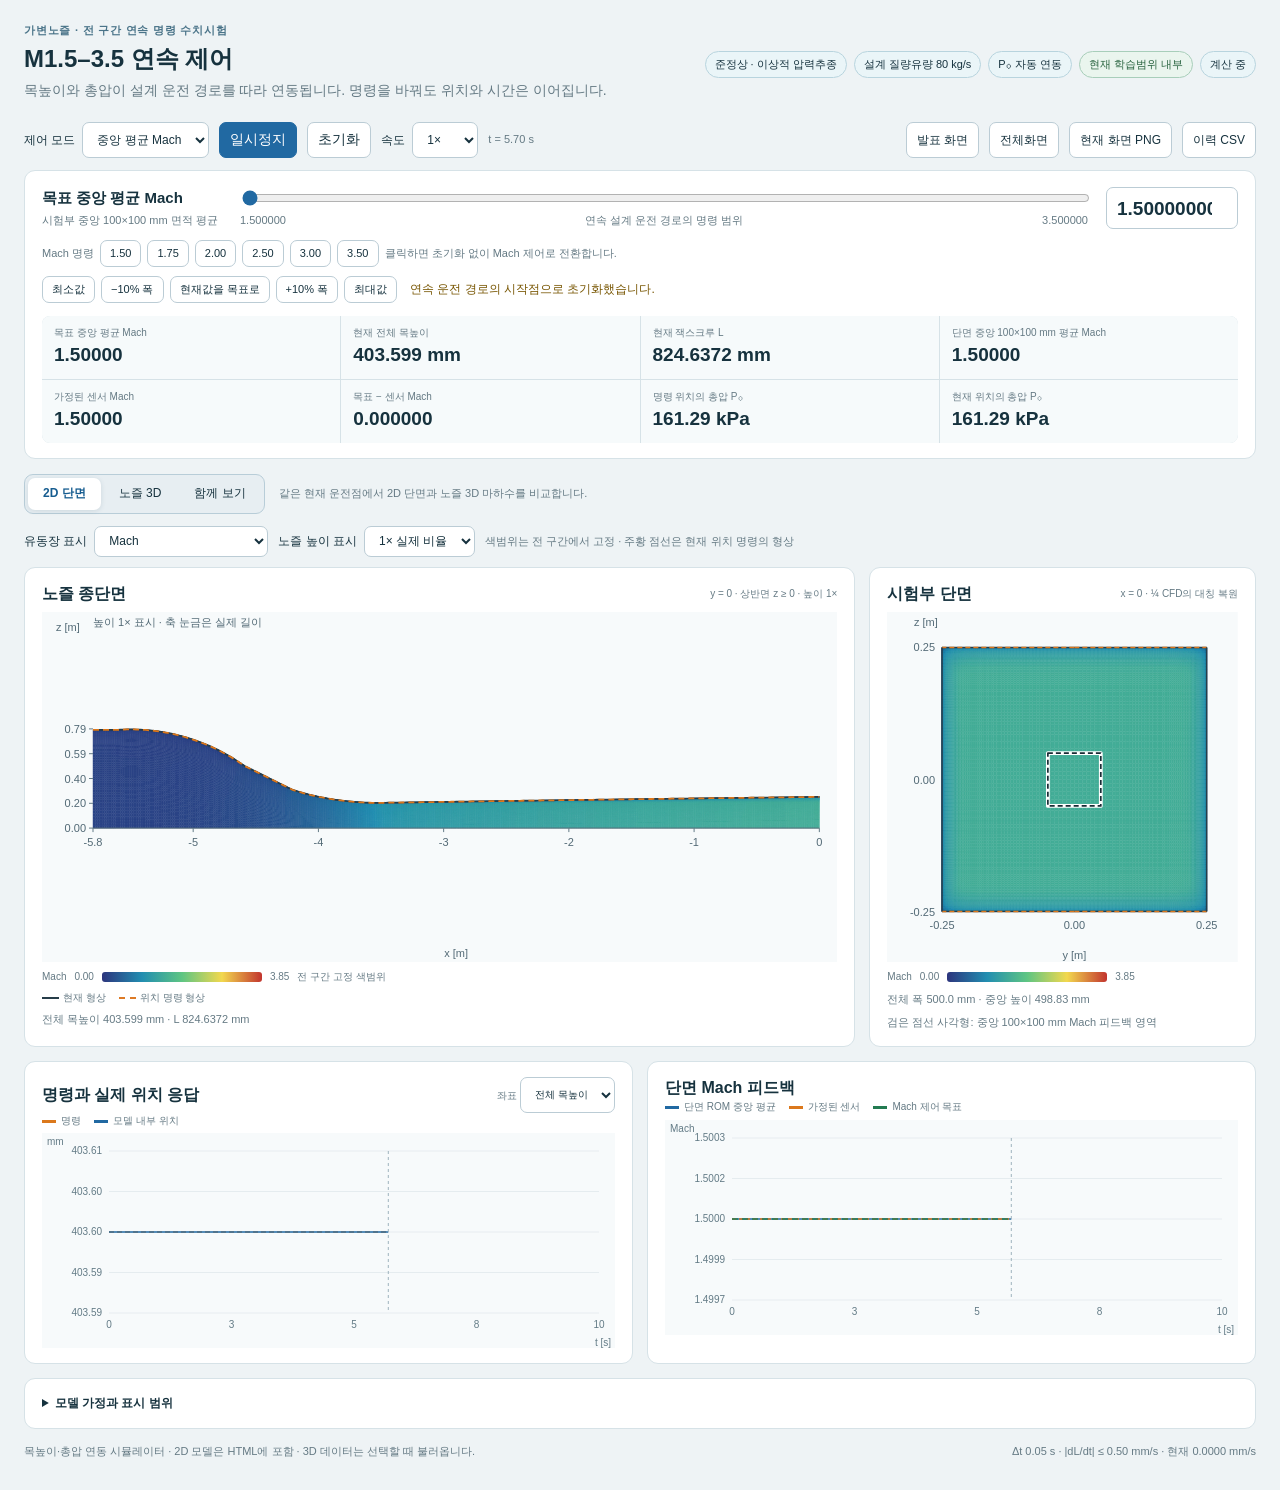
==== index.html @ fee92323 "Retrain 3D Mach model through the x=0 test section" ====
<!doctype html>
<html lang="ko">
<head>
<meta charset="utf-8">
<meta name="viewport" content="width=device-width,initial-scale=1">
<title>가변노즐 연속 마하수·목높이 제어 시뮬레이터</title>
<style>
:root{color-scheme:light;--ink:#16323e;--muted:#657a84;--line:#d6e2e7;--bg:#eef3f5;--blue:#2169a2;--orange:#db781c;--green:#237b51}*{box-sizing:border-box}body{margin:0;background:var(--bg);color:var(--ink);font:14px/1.55 "UnDotum","Malgun Gothic",Arial,sans-serif}main{max-width:1680px;margin:auto;padding:22px 24px}button,input,select{font:inherit}button,select,input[type=number]{border:1px solid #bbccd5;border-radius:7px;background:white;color:var(--ink);min-height:36px;padding:5px 10px}button{cursor:pointer}button:hover{background:#edf4f8}button:focus-visible,input:focus-visible,select:focus-visible{outline:3px solid #7cb6d8;outline-offset:2px}.primary{background:var(--blue);border-color:var(--blue);color:white}.primary:hover{background:#1a5583}.header{display:flex;justify-content:space-between;align-items:center;gap:18px}.eyebrow{font-size:11px;color:#497388;font-weight:700;letter-spacing:.07em}h1{font-size:24px;line-height:1.3;margin:4px 0}h2{font-size:16px;margin:0;line-height:1.4}p{margin:6px 0}.muted,.hint{color:var(--muted)}.hint{font-size:11px}.badge{font-size:11px;white-space:nowrap;border:1px solid #b8d4de;background:#eaf5f8;padding:4px 9px;border-radius:18px}.badge.review{background:#fff4df;border-color:#ddbf80;color:#79520e}.badge.supported{background:#eaf5ee;border-color:#a8ceba;color:#28633f}.badges{display:flex;gap:7px;flex-wrap:wrap;justify-content:flex-end}.toolbar{display:flex;align-items:center;gap:10px;flex-wrap:wrap;margin:14px 0 12px}.toolbar label{display:flex;gap:7px;align-items:center;font-size:12px}.stretch{flex:1}.smallbtn{font-size:12px}.panel{background:white;border:1px solid var(--line);border-radius:11px;padding:15px 17px;margin-bottom:14px}.command-row{display:grid;grid-template-columns:180px 1fr 132px;gap:18px;align-items:center}.command-info strong{display:block;font-size:15px}.command-info span{font-size:11px;color:var(--muted)}.command-slider input{width:100%;accent-color:var(--blue)}.range-labels{display:flex;justify-content:space-between;color:var(--muted);font-size:11px;font-variant-numeric:tabular-nums}.command-number input{width:100%;font-size:19px;font-weight:600;min-height:42px}.step-row{display:flex;gap:6px;align-items:center;flex-wrap:wrap;margin-top:9px}.step-row button{font-size:11px;min-height:27px;padding:2px 9px}.message{font-size:12px;color:#775500;margin-left:7px}.metrics{display:grid;grid-template-columns:repeat(4,1fr);gap:1px;background:var(--line);border-radius:8px;overflow:hidden;margin-top:13px}.metric{background:#f6fafb;padding:9px 12px}.metric span{display:block;font-size:10px;color:var(--muted)}.metric strong{display:block;font-size:19px;font-weight:600;font-variant-numeric:tabular-nums;white-space:nowrap}.metric small{font-size:10px;font-weight:400;color:var(--muted)}.fields{display:grid;grid-template-columns:minmax(0,2.15fr) minmax(330px,1fr);gap:14px}.fields .panel{min-width:0}.panel-heading{display:flex;align-items:center;justify-content:space-between;gap:8px;flex-wrap:wrap}.panel-heading .hint{font-size:10px}.field-tools{display:flex;align-items:center;gap:10px;flex-wrap:wrap;margin-bottom:10px;font-size:12px}.field-tools label{display:flex;align-items:center;gap:7px}.field-tools select{min-height:31px;font-size:12px}.field-wrap{height:350px;width:100%;margin-top:7px}.cross-wrap{height:350px}.field-wrap canvas,.trace-wrap canvas{display:block;width:100%;height:100%}.legend{display:flex;align-items:center;gap:8px;flex-wrap:wrap;font-size:10px;color:var(--muted);margin-top:7px;font-variant-numeric:tabular-nums}.colorbar{height:10px;border-radius:3px;width:160px}.field-summary{font-size:11px;color:var(--muted);margin-top:6px}.outline-legend{font-size:10px;color:var(--muted);display:flex;gap:13px;margin-top:5px}.linekey{display:inline-block;width:17px;vertical-align:middle;margin-right:4px;border-top:2px solid #263d49}.linekey.command{border-top:2px dashed #dd7a25}.plots{display:grid;grid-template-columns:1fr 1fr;gap:14px}.plots .panel{min-width:0}.trace-wrap{height:215px;margin-top:5px}.chartlegend{display:flex;gap:13px;flex-wrap:wrap;font-size:10px;color:var(--muted)}.swatch{display:inline-block;width:14px;height:3px;vertical-align:middle;margin-right:5px}.assumptions{font-size:12px}.assumptions summary{cursor:pointer;font-weight:600}.assumptions ul{padding-left:20px;margin:8px 0}.footer{display:flex;justify-content:space-between;gap:18px;font-size:11px;color:var(--muted);padding-bottom:8px}.error{display:none;background:#fff1ed;border:1px solid #e4bcb1;padding:12px;border-radius:7px;margin:12px 0;color:#8d251b}.mono{font-variant-numeric:tabular-nums}.presentation main{max-width:none;padding:15px 20px}.presentation .secondary-copy,.presentation .assumptions,.presentation .footer{display:none}.presentation .field-wrap{height:400px}.presentation .trace-wrap{height:235px}.presentation h1{font-size:27px}.presentation .metrics strong{font-size:23px}.presentation .panel{margin-bottom:10px}
@media(max-width:1050px){main{padding:15px 12px}.fields{grid-template-columns:minmax(0,1.55fr) minmax(280px,1fr)}.metric strong{font-size:16px}.metric{padding:8px}.header{align-items:flex-start}.badges{max-width:290px}h1{font-size:21px}.command-row{grid-template-columns:135px 1fr 115px;gap:12px}.field-wrap{height:300px}}
@media(max-width:760px){.fields,.plots{grid-template-columns:1fr}.metrics{grid-template-columns:repeat(3,1fr)}.header{display:block}.badges{justify-content:flex-start;max-width:none;margin-top:9px}.command-row{grid-template-columns:1fr 100px}.command-info{grid-column:1 / -1}.command-info strong,.command-info span{display:inline;margin-right:8px}.toolbar{gap:7px}.stretch{display:none}.panel{padding:13px 11px}.field-wrap{height:270px}.cross-wrap{height:340px}.footer{display:block}.presentation .field-wrap{height:320px}}
/* Independent 3D display controls; the original 2D flow/control calculation stays embedded. */
[hidden]{display:none!important}.view-switcher{display:flex;align-items:center;gap:14px;flex-wrap:wrap;margin:15px 0 12px}.view-tabs{display:inline-flex;border:1px solid #b8cdd8;border-radius:9px;padding:3px;background:#e7eef2;gap:3px}.view-tabs button{border:0;background:transparent;min-height:32px;font-size:12px;padding:5px 15px}.view-tabs button[aria-pressed=true]{background:white;color:#175d90;box-shadow:0 1px 5px #183c5520;font-weight:700}.view-switcher>.hint{max-width:720px}.volume-panel{padding-bottom:14px}.volume-heading{margin-bottom:13px}.volume-heading h2{display:flex;align-items:center;gap:8px}.volume-tag{font-size:10px;font-weight:600;color:#397766;background:#edf7f2;border:1px solid #c0dace;border-radius:5px;padding:2px 6px}.volume-heading .hint{font-size:11px}.volume-controls{display:flex;gap:10px 20px;flex-wrap:wrap;align-items:center;padding:10px 12px;background:#f2f7f9;border:1px solid #e1eaef;border-radius:8px;margin-bottom:10px;font-size:12px}.volume-controls label{display:flex;align-items:center;gap:7px}.volume-controls select{font-size:12px;min-height:31px}.volume-controls input[type=checkbox]{accent-color:#2169a2;width:14px;height:14px}.volume-controls button{font-size:11px;min-height:30px}.volume-slice-control{display:flex;align-items:center;gap:12px;flex:1;min-width:280px}.volume-slice-control input{min-width:110px;flex:1;accent-color:#2169a2}.volume-slice-control output{min-width:106px;text-align:right;font-variant-numeric:tabular-nums;font-size:12px}.volume-stage{position:relative;height:520px;min-height:300px;overflow:hidden;border:1px solid #e1eaef;border-radius:8px;background:#f7fafb}.volume-stage>canvas#volumeCanvas{display:block;width:100%;height:100%;touch-action:none;cursor:grab;outline-offset:-4px}.volume-stage>canvas#volumeCanvas:active{cursor:grabbing}.volume-stage #volumeAxes{position:absolute;left:9px;bottom:9px;width:110px;height:100px;pointer-events:none}.volume-corner{position:absolute;top:13px;left:16px;display:flex;flex-direction:column;gap:3px;pointer-events:none;color:#637c88;font-size:11px}.volume-corner strong{font-size:12px;font-weight:600;color:#345362}.volume-gestures{position:absolute;bottom:13px;right:15px;color:#6e8590;font-size:10px;pointer-events:none;max-width:65%;text-align:right}.volume-overlay{position:absolute;inset:0;display:flex;align-items:center;justify-content:center;flex-direction:column;gap:15px;background:#f7fafbea;text-align:center;padding:30px;color:#4f6a78;font-size:13px}.volume-overlay[data-status=error]{color:#7a4934}.volume-overlay p{max-width:460px}.volume-spinner{width:28px;height:28px;border:3px solid #dbe6eb;border-top-color:#35789e;border-radius:50%;animation:volume-spin 1s linear infinite}.volume-footer{display:flex;align-items:flex-start;justify-content:space-between;gap:12px;flex-wrap:wrap;margin-top:10px}.volume-footer .legend{margin:0}.volume-footer .hint{font-size:10px}.volume-note{font-size:11px;color:#657a84;margin:7px 0 0}.volume-stage:fullscreen{height:100vh}.presentation .volume-stage{height:570px}.presentation .volume-note{display:none}
@keyframes volume-spin{to{transform:rotate(360deg)}}@media(prefers-reduced-motion:reduce){.volume-spinner{animation:none}}@media(max-width:1050px){.volume-stage{height:450px}.volume-slice-control{min-width:240px}}@media(max-width:760px){.view-switcher{gap:8px}.view-switcher>.hint{font-size:10px}.volume-stage{height:390px}.volume-controls{padding:9px;gap:9px 13px}.volume-slice-control{flex-basis:100%;min-width:0}.volume-heading{gap:6px}.volume-heading .hint{font-size:10px}.volume-gestures{font-size:9px;max-width:56%}.volume-corner{font-size:10px;left:10px;top:10px}.volume-corner strong{font-size:11px}.presentation .volume-stage{height:410px}.view-tabs button{padding:5px 12px}}

.volume-validation-note{display:flex;align-items:center;justify-content:space-between;gap:10px;flex-wrap:wrap;margin-top:10px;padding:7px 10px;border:1px solid #e7d8b8;border-radius:6px;background:#fffbf2;color:#7b6539;font-size:11px}.volume-validation-note a{color:#5d7084;text-underline-offset:3px;white-space:nowrap}.volume-validation-note a:focus-visible{outline:3px solid #7cb6d8;outline-offset:2px}

</style>
</head>
<body>
<main>
<header class="header"><div><div class="eyebrow">가변노즐 · 전 구간 연속 명령 수치시험</div><h1>M1.5–3.5 연속 제어</h1><p class="muted secondary-copy">목높이와 총압이 설계 운전 경로를 따라 연동됩니다. 명령을 바꿔도 위치와 시간은 이어집니다.</p></div><div class="badges"><span class="badge">준정상 · 이상적 압력추종</span><span class="badge">설계 질량유량 80 kg/s</span><span class="badge" id="pressureBadge">P₀ 자동 연동</span><span class="badge review" id="supportBadge">새 CFD 검증 필요</span><span class="badge" id="runningBadge">준비 중</span></div></header>
<div id="errorBox" class="error" role="alert"></div>
<div class="toolbar"><label>제어 모드 <select id="modeSelect"><option value="mach" selected>중앙 평균 Mach</option><option value="position">전체 목높이</option></select></label><button id="pauseButton" class="primary">일시정지</button><button id="resetButton">초기화</button><label>속도 <select id="speedSelect"><option value="0.5">0.5×</option><option value="1" selected>1×</option><option value="2">2×</option><option value="4">4×</option><option value="8">8×</option></select></label><span class="mono hint" id="timeLabel">t = 0.00 s</span><div class="stretch"></div><button id="presentationButton" class="smallbtn">발표 화면</button><button id="fullscreenButton" class="smallbtn">전체화면</button><button id="pngButton" class="smallbtn">현재 화면 PNG</button><button id="csvButton" class="smallbtn">이력 CSV</button></div>
<section class="panel" aria-label="실시간 제어 명령">
<div class="command-row"><div class="command-info"><strong id="commandTitle">목표 전체 목높이</strong><span id="commandUnit">상·하 벽 사이 거리 [mm]</span></div><div class="command-slider"><input id="commandSlider" type="range" min="0" max="1" step="0.001" value="0" aria-label="실시간 목표 명령"><div class="range-labels"><span id="rangeMin"></span><span>연속 설계 운전 경로의 명령 범위</span><span id="rangeMax"></span></div></div><div class="command-number"><input id="commandNumber" type="number" aria-label="목표 명령 숫자 입력"></div></div>
<div class="step-row" id="machPresets"><span class="hint">Mach 명령</span><button data-mach="1.5">1.50</button><button data-mach="1.75">1.75</button><button data-mach="2">2.00</button><button data-mach="2.5">2.50</button><button data-mach="3">3.00</button><button data-mach="3.5">3.50</button><span class="hint">클릭하면 초기화 없이 Mach 제어로 전환합니다.</span></div>
<div class="step-row"><button id="lowerButton">최소값</button><button id="minusButton">−10% 폭</button><button id="currentButton">현재값을 목표로</button><button id="plusButton">+10% 폭</button><button id="upperButton">최대값</button><span id="commandMessage" class="message" aria-live="polite"></span></div>
<div class="metrics"><div class="metric"><span id="targetMetricLabel">목표 전체 목높이</span><strong id="targetMetric">—</strong></div><div class="metric"><span>현재 전체 목높이</span><strong id="heightMetric">—</strong></div><div class="metric"><span>현재 잭스크루 L</span><strong id="lengthMetric">—</strong></div><div class="metric"><span>단면 중앙 100×100 mm 평균 Mach</span><strong id="coreMetric">—</strong></div><div class="metric"><span>가정된 센서 Mach</span><strong id="sensorMetric">—</strong></div><div class="metric"><span id="errorMetricLabel">목높이 오차</span><strong id="errorMetric">—</strong></div><div class="metric"><span>명령 위치의 총압 P₀</span><strong id="targetPressureMetric">—</strong></div><div class="metric"><span>현재 위치의 총압 P₀</span><strong id="actualPressureMetric">—</strong></div></div>
</section>
<div class="view-switcher"><div class="view-tabs" role="group" aria-label="유동장 차원 선택"><button type="button" data-volume-view="2d" aria-pressed="true">2D 단면</button><button type="button" data-volume-view="3d" aria-pressed="false">노즐 3D</button><button type="button" data-volume-view="both" aria-pressed="false">함께 보기</button></div><span class="hint">같은 현재 운전점에서 2D 단면과 노즐 3D 마하수를 비교합니다.</span></div>
<section class="panel volume-panel" id="volumePanel" aria-label="입구부터 시험부 x=0까지 노즐 3D 마하수" hidden>
<div class="panel-heading volume-heading"><h2>노즐 체적 마하수 <span class="volume-tag">3D</span></h2><span class="hint" id="volumeLoadStatus">노즐 체적 Mach POD–GPR</span></div>
<div class="volume-controls"><label>표시 <select id="volumeSurface"><option value="cuts" selected>내부 단면 + 형상</option><option value="surface">전체 표면</option></select></label><label>영역 <select id="volumeSymmetry"><option value="full" selected>대칭 복원 · 전체</option><option value="quarter">CFD 해석 영역 · ¼</option></select></label><label><input type="checkbox" id="volumeYPlane" checked>y = 0 단면</label><label><input type="checkbox" id="volumeZPlane">z = 0 단면</label><button id="volumeResetView" type="button">시점 초기화</button></div>
<div class="volume-controls"><label class="volume-slice-control" for="volumeSlice"><span>격자 횡단면</span><input type="range" id="volumeSlice" min="0" max="1" step="1" value="0" aria-label="3D 격자 횡단면 위치"><output id="volumeSliceValue" for="volumeSlice">x = 0.000 m</output></label><button id="volumeTestSection" type="button">시험부 · x = 0</button></div>
<div class="volume-stage"><canvas id="volumeCanvas" tabindex="0" aria-label="입구부터 시험부 x=0까지 노즐 3D 마하수. 드래그로 회전, 휠로 확대할 수 있습니다."></canvas><canvas id="volumeAxes" aria-hidden="true"></canvas><div class="volume-corner"><strong id="volumeActualL">현재 운전점</strong><span id="volumeDomain">입구 → 시험부 x = 0</span></div><div class="volume-gestures">드래그: 회전 · 휠 / 두 손가락: 확대<br>Shift + 드래그: 이동 · 방향키 / + / − / Home</div><div class="volume-overlay" id="volumeOverlay" role="status" aria-live="polite"><span class="volume-spinner" id="volumeBusy" aria-hidden="true"></span><p id="volumeLoadMessage">3D를 선택하면 체적 모델을 불러옵니다.</p><button id="volumeRetry" type="button" hidden>다시 불러오기</button></div></div>
<div class="volume-footer"><div class="legend"><span>Mach</span><span id="volumeMin">—</span><div class="colorbar" id="volumeColorbar"></div><span id="volumeMax">—</span><span>3D 고정 색범위 · 절대 마하수</span></div><span class="hint" id="volumeTrainingSummary">노즐 체적을 학습하고 화면용 격자에서 표시합니다.</span></div>
<div class="volume-validation-note"><span>노즐 체적 재학습 모델 · 검증 범위와 오차 확인</span><a href="volume/validation.html" target="_blank" rel="noopener">3D 검증 결과 ↗</a></div>
<p class="volume-note" id="volumeSummary">입구부터 x = 0까지의 ¼ 노즐 체적을 학습하고 y = 0, z = 0에서 대칭 복원합니다.</p>
</section>
<div class="field-tools" id="twoDFieldTools"><label>유동장 표시 <select id="fieldModeSelect"><option value="absolute">Mach</option><option value="delta">초기화 시점 대비 ΔMach</option></select></label><label>노즐 높이 표시 <select id="heightScaleSelect"><option value="1" selected>1× 실제 비율</option><option value="2">2× 확대</option><option value="4">4× 확대</option></select></label><span class="hint">색범위는 전 구간에서 고정 · 주황 점선은 현재 위치 명령의 형상</span></div>
<div class="fields" id="twoDFields"><section class="panel"><div class="panel-heading"><h2>노즐 종단면</h2><span class="hint" id="longGeometryLabel">y = 0 · 상반면 z ≥ 0</span></div><div class="field-wrap" id="longWrap"><canvas id="longCanvas" aria-label="현재 위치의 노즐 종단면 Mach 유동장"></canvas></div><div class="legend"><span id="longLegendTitle">Mach</span><span id="longMin"></span><div class="colorbar" id="longColorbar"></div><span id="longMax"></span><span id="longRange"></span></div><div class="outline-legend"><span><i class="linekey"></i>현재 형상</span><span><i class="linekey command"></i>위치 명령 형상</span></div><div class="field-summary" id="longSummary">x, z는 실제 길이 좌표입니다.</div></section>
<section class="panel"><div class="panel-heading"><h2>시험부 단면</h2><span class="hint">x = 0 · ¼ CFD의 대칭 복원</span></div><div class="field-wrap cross-wrap"><canvas id="crossCanvas" aria-label="대칭 복원한 전체 시험부 단면과 중앙 Mach 피드백 영역"></canvas></div><div class="legend"><span id="crossLegendTitle">Mach</span><span id="crossMin"></span><div class="colorbar" id="crossColorbar"></div><span id="crossMax"></span></div><div class="field-summary" id="crossSize">폭·높이</div><div class="field-summary">검은 점선 사각형: 중앙 100×100 mm Mach 피드백 영역</div></section></div>
<div class="plots"><section class="panel"><div class="panel-heading"><h2>명령과 실제 위치 응답</h2><label class="hint">좌표 <select id="positionTraceSelect"><option value="height">전체 목높이</option><option value="length">잭스크루 L</option></select></label></div><div class="chartlegend"><span><i class="swatch" style="background:#db781c"></i>명령</span><span><i class="swatch" style="background:#2169a2"></i>모델 내부 위치</span></div><div class="trace-wrap"><canvas id="positionCanvas" aria-label="목높이 또는 잭스크루 위치의 명령과 응답"></canvas></div></section><section class="panel"><h2>단면 Mach 피드백</h2><div class="chartlegend"><span><i class="swatch" style="background:#2169a2"></i>단면 ROM 중앙 평균</span><span><i class="swatch" style="background:#db781c"></i>가정된 센서</span><span><i class="swatch" style="background:#237b51"></i>Mach 제어 목표</span></div><div class="trace-wrap"><canvas id="machCanvas" aria-label="단면 ROM Mach와 센서 및 목표 시간 이력"></canvas></div></section></div>
<details class="panel assumptions"><summary>모델 가정과 표시 범위</summary><ul id="assumptionNotes"><li>유동장은 현재 L과 자동 연동된 P₀에 대한 정상 CFD 기반 ROM의 예측입니다. 구동기·센서 동특성은 가정값이며, 압력은 현재 위치의 설계 스케줄을 지연 없이 따릅니다. 실제 비정상 CFD·압력 조절기·풍동 실험 결과가 아닙니다.</li><li>Mach 모드의 피드백은 시험부 단면 ROM에서 중앙 100×100 mm 영역을 적분한 평균값을 바탕으로 합니다. 이전 스칼라 대리모델의 저장된 궤적을 재생하지 않습니다.</li><li>목높이는 상·하 벽 사이의 전체 높이입니다. 노즐 그림은 상반면이며, 단면 그림은 ¼ 해석 영역을 CFD 대칭 가정에 따라 반사해 표시합니다.</li><li>80 kg/s는 설계 질량유량 목표입니다. 기존 new CFD의 실제 질량유량은 약 72–75 kg/s이며, 이 시뮬레이터가 80 kg/s 유지를 검증하거나 보장하지 않습니다.</li><li>상단 배지는 현재 입력의 학습범위 포함 여부입니다. 학습범위 내부도 독립 검증 완료를 뜻하지 않으며, 새 운전점은 별도 CFD 검증이 필요합니다. <a id="validationLink" href="frozen_validation/M1p75/prediction.json">M1.75 사전 고정 예측</a></li><li>3D는 입구부터 시험부 x = 0까지의 노즐 체적 마하수로 별도 학습한 모델입니다. 같은 현재 L과 설계 경로의 P₀를 사용하며, 표시는 ¼ 영역의 대칭 복원과 화면용 격자 재구성입니다. 제어 피드백은 기존 시험부 단면 모델을 계속 사용합니다. 3D 색은 절대 Mach이고, ΔMach·높이 확대 선택은 2D에 적용됩니다.</li><li>ΔMach는 초기화 당시와 같은 정규화 좌표의 차이이며, 움직이는 벽 아래 고정 물리 위치의 차이와 다릅니다. 색과 형상 확대는 표시 기능이며 계산값을 바꾸지 않습니다.</li></ul></details>
<footer class="footer"><span>목높이·총압 연동 시뮬레이터 · 2D 모델은 HTML에 포함 · 3D 데이터는 선택할 때 불러옵니다.</span><span id="statusFooter">위치·속도 제한 적용</span></footer>
</main>
<script id="simulatorPayload" type="application/json">{"schema_version":2,"meta":{"title":"연속 운전 가변노즐 제어 시뮬레이터","training_case_count":27,"field_physics":"quasi-steady Mach ROM at actual L and coordinated P0","feedback_definition":"physical central full 100x100mm area mean of the reconstructed x=0 Mach field","time_dynamics":"assumed actuator velocity lag and measurement filter; no learned transient CFD","pressure_tracking":"ideal instantaneous pressure tracking of the current actual actuator path","pressure_schedule":"nominal full test-section design mass flow 80kg/s, T0=300K, A=0.25m2, gamma=1.4, R=287; rounded 0.001Pa","actual_mass_flow_regulated":false,"geometry_model":"PCHIP in observed actual L; no new structural solution","path_policy":"single continuous path; command and mode changes do not reset actual actuator position or time","source_longitudinal_model_sha256":"36809b9d91feeb0fc4195df6db1fd501526b3e30a1a5f748a0359f602379d734","source_crossplane_model_sha256":"bfa9e7430bf1abae1efcd0240e9d2e87692ecc082090df3195312b1e4a812aae"},"support_hull":{"center":[720.2108219059642,12.792342708745654],"scale":[57.05835769703605,0.5720436421307004],"equations":[[0.0,-1.0,-1.4009419274693597],[0.0,1.0,-1.6637441072641102],[0.7092762788365271,0.7049306067123267,-0.3762316733406983],[-0.9573805123059475,-0.2888296291186237,-0.6886751630780839],[-0.8818106970624174,-0.47160353534117355,-0.3896489683698298],[-0.7404344121580321,-0.6721286196050495,-0.24040280851259282],[-0.7787650498293787,-0.6273157077295652,-0.25366543116294943],[-0.855280412608171,-0.5181654328578826,-0.33710800875225905],[-0.3747760852327352,-0.9271153574057683,-0.6456257793084385],[-0.42468904543096786,-0.9053392815353442,-0.5436305990179346],[-0.5167691261091016,-0.8561247983211533,-0.38687791111556225],[-0.4714412378535001,-0.881897476610042,-0.4586910604518724],[-0.6938906939038518,-0.720080346151477,-0.23899396958702288],[-0.6550912072068608,-0.7555498065913707,-0.2492397775488439],[-0.5610473233016603,-0.8277837284073917,-0.32722350492987284],[-0.9257115970842984,-0.3782301402897942,-0.5249576916695529],[-0.9411509687363532,-0.33798647021238015,-0.5959031017917046],[-0.9119203728748273,-0.4103671935423639,-0.4729180247634635],[-0.900198908774917,-0.4354789600433628,-0.43630764733466526],[-0.803589472669108,-0.5951839710672532,-0.2708332306737255],[-0.8291291340540397,-0.55905713398793,-0.2981238855180762],[-0.6224789567966078,-0.7826365365515509,-0.2671469776418057],[-0.5950001802507433,-0.8037255660370541,-0.28993608709761165]],"tolerance":1e-10},"field_roms":{"longitudinal":{"nx":320,"neta":64,"x_edges_m":[-5.8,-5.781874999999999,-5.76375,-5.7456249999999995,-5.7275,-5.709375,-5.69125,-5.673125,-5.655,-5.636875,-5.6187499999999995,-5.600625,-5.5825,-5.564375,-5.54625,-5.528125,-5.51,-5.491875,-5.47375,-5.4556249999999995,-5.4375,-5.419375,-5.40125,-5.383125,-5.365,-5.346875,-5.328749999999999,-5.310625,-5.2924999999999995,-5.274375,-5.25625,-5.238125,-5.22,-5.201875,-5.18375,-5.165625,-5.1475,-5.129375,-5.11125,-5.093125,-5.075,-5.056875,-5.03875,-5.020625,-5.0024999999999995,-4.984375,-4.96625,-4.948125,-4.93,-4.911875,-4.89375,-4.875624999999999,-4.8575,-4.8393749999999995,-4.82125,-4.803125,-4.785,-4.766875,-4.748749999999999,-4.730625,-4.7125,-4.694375,-4.67625,-4.658125,-4.64,-4.621875,-4.60375,-4.585625,-4.5675,-4.5493749999999995,-4.53125,-4.513125,-4.495,-4.476875,-4.45875,-4.440625,-4.422499999999999,-4.404375,-4.38625,-4.368125,-4.35,-4.331875,-4.31375,-4.295625,-4.2775,-4.259375,-4.24125,-4.223125,-4.205,-4.186875,-4.16875,-4.150625,-4.1325,-4.114375,-4.0962499999999995,-4.078125,-4.0600000000000005,-4.041875,-4.02375,-4.005625,-3.9875,-3.969375,-3.95125,-3.933125,-3.915,-3.8968749999999996,-3.87875,-3.8606249999999998,-3.8425000000000002,-3.824375,-3.80625,-3.788125,-3.77,-3.751875,-3.73375,-3.715625,-3.6975,-3.679375,-3.66125,-3.643125,-3.625,-3.606875,-3.58875,-3.570625,-3.5524999999999998,-3.534375,-3.51625,-3.498125,-3.48,-3.461875,-3.44375,-3.425625,-3.4075,-3.389375,-3.37125,-3.353125,-3.335,-3.316875,-3.29875,-3.280625,-3.2625,-3.244375,-3.22625,-3.208125,-3.19,-3.171875,-3.15375,-3.135625,-3.1175,-3.099375,-3.08125,-3.063125,-3.045,-3.026875,-3.00875,-2.990625,-2.9725,-2.954375,-2.93625,-2.918125,-2.9,-2.881875,-2.86375,-2.845625,-2.8275,-2.809375,-2.7912500000000002,-2.773125,-2.755,-2.736875,-2.71875,-2.700625,-2.6825,-2.664375,-2.64625,-2.628125,-2.61,-2.591875,-2.57375,-2.555625,-2.5375,-2.519375,-2.50125,-2.4831250000000002,-2.465,-2.446875,-2.42875,-2.410625,-2.3925,-2.374375,-2.35625,-2.3381250000000002,-2.3200000000000003,-2.301875,-2.28375,-2.265625,-2.2475,-2.229375,-2.21125,-2.193125,-2.1750000000000003,-2.156875,-2.13875,-2.120625,-2.1025,-2.084375,-2.06625,-2.048125,-2.0300000000000002,-2.0118750000000003,-1.99375,-1.975625,-1.9575,-1.939375,-1.9212500000000001,-1.9031250000000002,-1.8850000000000002,-1.8668750000000003,-1.84875,-1.830625,-1.8125,-1.7943750000000005,-1.77625,-1.7581249999999997,-1.7400000000000002,-1.7218749999999998,-1.7037500000000003,-1.685625,-1.6675000000000004,-1.649375,-1.6312500000000005,-1.6131250000000001,-1.5949999999999998,-1.5768750000000002,-1.5587499999999999,-1.5406250000000004,-1.5225,-1.5043750000000005,-1.48625,-1.4681249999999997,-1.4500000000000002,-1.4318749999999998,-1.4137500000000003,-1.395625,-1.3775000000000004,-1.359375,-1.3412500000000005,-1.323125,-1.3049999999999997,-1.2868750000000002,-1.2687499999999998,-1.2506250000000003,-1.2325,-1.2143750000000004,-1.19625,-1.1781250000000005,-1.1600000000000001,-1.1418749999999998,-1.1237500000000002,-1.1056249999999999,-1.0875000000000004,-1.069375,-1.0512500000000005,-1.033125,-1.0150000000000006,-0.9968750000000002,-0.9787499999999998,-0.9606250000000003,-0.9424999999999999,-0.9243750000000004,-0.90625,-0.8881250000000005,-0.8700000000000001,-0.8518750000000006,-0.8337500000000002,-0.8156249999999998,-0.7975000000000003,-0.7793749999999999,-0.7612500000000004,-0.743125,-0.7250000000000005,-0.7068750000000001,-0.6887499999999998,-0.6706250000000002,-0.6524999999999999,-0.6343750000000004,-0.61625,-0.5981250000000005,-0.5800000000000001,-0.5618750000000006,-0.5437500000000002,-0.5256249999999998,-0.5075000000000003,-0.4893749999999999,-0.4712500000000004,-0.453125,-0.4350000000000005,-0.4168750000000001,-0.3987500000000006,-0.3806250000000002,-0.3624999999999998,-0.3443750000000003,-0.32624999999999993,-0.3081250000000004,-0.29000000000000004,-0.27187500000000053,-0.25375000000000014,-0.23562500000000064,-0.21750000000000025,-0.19937499999999986,-0.18125000000000036,-0.16312499999999996,-0.14500000000000046,-0.12687500000000007,-0.10875000000000057,-0.09062500000000018,-0.07249999999999979,-0.054375000000000284,-0.03624999999999989,-0.01812500000000039,0.0],"eta_edges":[0.0,0.031005859375,0.0615234375,0.091552734375,0.12109375,0.150146484375,0.1787109375,0.206787109375,0.234375,0.261474609375,0.2880859375,0.314208984375,0.33984375,0.364990234375,0.3896484375,0.413818359375,0.4375,0.460693359375,0.4833984375,0.505615234375,0.52734375,0.548583984375,0.5693359375,0.589599609375,0.609375,0.628662109375,0.6474609375,0.665771484375,0.68359375,0.700927734375,0.7177734375,0.734130859375,0.75,0.765380859375,0.7802734375,0.794677734375,0.80859375,0.822021484375,0.8349609375,0.847412109375,0.859375,0.870849609375,0.8818359375,0.892333984375,0.90234375,0.911865234375,0.9208984375,0.929443359375,0.9375,0.945068359375,0.9521484375,0.958740234375,0.96484375,0.970458984375,0.9755859375,0.980224609375,0.984375,0.988037109375,0.9912109375,0.993896484375,0.99609375,0.997802734375,0.9990234375,0.999755859375,1.0],"ordering":"eta rows, physical x columns; y=0 upper half","mean":[0.07711714814814813,0.07717307407407409,0.07723370740740743,0.07730714074074073,0.07739544444444445,0.0774993074074074,0.07761355185185186,0.07773864074074073,0.07788427037037036,0.07805189629629629,0.07824494074074073,0.07845630740740743,0.0786863037037037,0.07892265185185186,0.07917874814814815,0.07945789999999997,0.07970074444444444,0.07994184074074075,0.08029876296296294,0.0806442888888889,0.08103573703703704,0.08147710370370374,0.08189992222222224,0.08237511481481484,0.08283272962962965,0.08326067037037037,0.08372153703703702,0.08427077037037038,0.08488614814814816,0.08549944814814812,0.08618831111111112,0.0869165777777778,0.0876422,0.0883944074074074,0.08919647407407405,0.08989732592592592,0.09065668148148148,0.09168209629629631,0.0926471,0.09372767407407405,0.0948478037037037,0.09595389259259259,0.09717351481481483,0.09842275925925927,0.09961081111111111,0.1008969962962963,0.10220796666666665,0.10388985555555556,0.10547952222222222,0.10714611111111111,0.10893671111111108,0.11076177407407407,0.1128587814814815,0.11460656666666666,0.11674595555555554,0.11872931111111111,0.12123474074074075,0.1237963222222222,0.1261691666666667,0.12893849259259257,0.132007862962963,0.135094937037037,0.1380475148148148,0.1413685074074074,0.14443419629629628,0.1481465037037037,0.15189295185185187,0.15602060370370371,0.1601774518518519,0.16447268518518518,0.16980187407407407,0.1746353814814815,0.18038834444444446,0.18585987407407403,0.19187471111111115,0.19814335185185186,0.20410831851851854,0.2112108740740741,0.21927711481481474,0.2277677222222222,0.2368873222222222,0.24693865185185182,0.25635579629629623,0.26768529629629634,0.2786762370370371,0.28880705185185185,0.30038232592592595,0.31241162962962965,0.32620428888888886,0.34177400370370364,0.35737382592592587,0.3734047074074074,0.39039631481481496,0.4018158777777779,0.41704430740740733,0.43273464074074064,0.4448853814814815,0.46271809259259267,0.48164898888888896,0.5013125592592591,0.5210575851851852,0.5403425666666667,0.5614690296296296,0.5802134333333334,0.5962897296296296,0.6158467074074073,0.639842425925926,0.6655424111111111,0.6925019555555556,0.7170364037037038,0.7451616999999998,0.7746668925925925,0.8028775740740741,0.8312659074074076,0.8591685296296299,0.8874490518518519,0.9178538222222222,0.9473207777777778,0.9807203185185186,1.0157099925925925,1.0503634296296298,1.0851309851851854,1.1237328851851853,1.1627674851851852,1.1952449259259257,1.2249294444444445,1.2558509259259258,1.2918245185185184,1.3275182962962961,1.3642794074074074,1.400010925925926,1.434087888888889,1.4638092592592595,1.4877124444444445,1.501274962962963,1.5177122222222221,1.5359290370370369,1.556260296296296,1.5753149259259256,1.595380111111111,1.616156666666667,1.6365446666666668,1.6541528148148148,1.6672283703703707,1.6818189259259262,1.6973501481481488,1.7133639999999997,1.728930111111111,1.7429671481481483,1.7579093333333333,1.7715807407407411,1.783887814814814,1.7937966666666667,1.8053031481481483,1.8172591481481486,1.8298412962962962,1.842446962962963,1.8548460740740742,1.8670027407407406,1.8794937037037036,1.8906002222222218,1.9008723333333333,1.9120833703703697,1.9237054444444441,1.934364222222222,1.9460636296296299,1.9567329629629626,1.9668840740740736,1.9765302962962965,1.9857001481481487,1.995342851851852,2.0035523333333334,2.0137448518518517,2.022615518518519,2.0315546296296296,2.040064666666667,2.048652074074074,2.0564136296296294,2.0638371481481483,2.0730009629629627,2.080512185185185,2.0890618148148143,2.0972488518518517,2.104860259259259,2.113710407407408,2.1212134814814814,2.129420148148148,2.136741296296296,2.1456021481481478,2.15317137037037,2.1619538888888887,2.1698750370370368,2.1778045555555554,2.185999555555555,2.1937019259259256,2.200509333333333,2.207512925925926,2.2153717407407405,2.221826296296296,2.2293316666666665,2.2363077407407412,2.2429274074074077,2.2488040740740742,2.255567185185185,2.2617431481481485,2.2677153703703703,2.2741914814814814,2.280870037037037,2.2866269259259258,2.292864481481481,2.298503407407407,2.3044880740740736,2.3099668518518524,2.3154274444444445,2.3196255925925926,2.324877925925926,2.3300691851851854,2.334650740740741,2.339604074074074,2.3439512592592595,2.3481011111111108,2.3524406296296294,2.3564931111111114,2.360039222222222,2.3634629259259268,2.366927925925926,2.3697954074074072,2.3729679259259253,2.376068592592592,2.3792277037037035,2.3826169629629628,2.3855491851851856,2.388679185185185,2.391645111111111,2.394747925925926,2.397708037037037,2.400497740740741,2.403041296296297,2.4055525555555564,2.4083165185185185,2.4108051851851853,2.413413518518518,2.4154375925925926,2.4178882222222224,2.4205426666666665,2.4229897037037036,2.425140074074074,2.427707333333333,2.430423333333333,2.4332012592592593,2.4355844444444448,2.4377397777777783,2.4395542222222226,2.4418150740740745,2.443985851851852,2.446250444444445,2.4485285925925924,2.4509092222222226,2.453399074074074,2.455798333333333,2.4577748518518514,2.4595392962962963,2.461637185185185,2.4633878888888887,2.4650136296296297,2.466730777777778,2.468453777777777,2.470228222222222,2.471825074074075,2.473057444444444,2.4747386666666666,2.4761086666666667,2.477798888888889,2.4793817777777774,2.4810075555555557,2.4826994814814807,2.48442162962963,2.4861416666666667,2.4876839629629623,2.4890747407407408,2.4903636296296296,2.4918444074074073,2.493174370370371,2.494382851851852,2.495718740740741,2.496949111111111,2.4981535185185186,2.499256555555556,2.5004085925925925,2.501402259259259,2.5024537407407412,2.503366666666667,2.5043085555555553,2.5053319259259266,2.506486296296296,2.5075386296296296,2.5085564814814822,2.509543925925926,2.510401555555555,2.51082562962963,2.5114976666666666,2.5120829259259265,2.5126957407407406,2.5133637037037033,2.513990148148148,2.5145574074074073,2.5150652592592593,2.515566740740741,2.5159019259259257,2.516182148148149,2.5164711851851855,2.5169481851851847,2.5174787037037043,2.5180504444444445,2.5186668518518522,2.5193097407407405,2.519924222222222,2.5204499629629624,2.520792555555556,2.521106666666666,0.07711714814814813,0.07717307407407409,0.07723370740740743,0.07730714074074073,0.07739544444444445,0.0774993074074074,0.07761355185185186,0.07773864074074073,0.07788427037037036,0.07805189629629629,0.07824494074074073,0.07845630740740743,0.0786863037037037,0.07892265185185186,0.07917874814814815,0.07945789999999997,0.07969122962962961,0.07993583703703705,0.08029876296296294,0.0806442888888889,0.08103573703703704,0.08145402962962967,0.08187655185185186,0.08233195925925928,0.0827910962962963,0.08323088148148149,0.08365679259259258,0.08423609259259261,0.08484944444444445,0.08549944814814812,0.08618831111111112,0.08687861481481482,0.08757469629629631,0.08836765925925924,0.0890976333333333,0.08986031481481482,0.09065668148148148,0.09162672592592595,0.0926471,0.09366997037037035,0.09474186666666667,0.09591057037037036,0.09713116296296297,0.09826865185185187,0.09940367037037037,0.10069672592592595,0.10220796666666665,0.10388985555555556,0.10536029259259258,0.10698565555555556,0.1088680296296296,0.11076177407407407,0.11273731481481483,0.11455167777777778,0.11659732962962961,0.11872931111111111,0.12118704444444445,0.12368591481481479,0.1261691666666667,0.12893849259259257,0.132007862962963,0.13492477037037037,0.1380475148148148,0.14118476666666666,0.14424289999999998,0.1481465037037037,0.15189295185185187,0.15602060370370371,0.1601774518518519,0.16447268518518518,0.16980187407407407,0.1746353814814815,0.18038834444444446,0.18585987407407403,0.19187471111111115,0.19814335185185186,0.20410831851851854,0.21156354074074077,0.21927711481481474,0.2277677222222222,0.2368873222222222,0.24693865185185182,0.25635579629629623,0.26768529629629634,0.2791380888888889,0.28934431111111114,0.30038232592592595,0.31241162962962965,0.32620428888888886,0.34177400370370364,0.35737382592592587,0.3734047074074074,0.39039631481481496,0.4018158777777779,0.41704430740740733,0.43273464074074064,0.4454163074074074,0.46271809259259267,0.48164898888888896,0.5013125592592591,0.5210575851851852,0.5403425666666667,0.5614690296296296,0.5802134333333334,0.5962897296296296,0.6158467074074073,0.639842425925926,0.6655424111111111,0.6925019555555556,0.7170364037037038,0.7451616999999998,0.7746668925925925,0.8028775740740741,0.8312659074074076,0.8591685296296299,0.8874490518518519,0.9178538222222222,0.9473207777777778,0.9807203185185186,1.0157099925925925,1.0503634296296298,1.0851309851851854,1.1237328851851853,1.1627674851851852,1.1952449259259257,1.2249294444444445,1.2558509259259258,1.2918245185185184,1.3285657037037037,1.3642794074074074,1.400010925925926,1.434087888888889,1.4638092592592595,1.4877124444444445,1.501274962962963,1.5179570370370368,1.5359290370370369,1.556260296296296,1.5753149259259256,1.595380111111111,1.616156666666667,1.6365446666666668,1.6541528148148148,1.6672283703703707,1.6818189259259262,1.696732740740741,1.7133639999999997,1.728930111111111,1.7429671481481483,1.7579093333333333,1.7715807407407411,1.783887814814814,1.7937966666666667,1.8053031481481483,1.8172591481481486,1.8298412962962962,1.842446962962963,1.8545891851851855,1.8676686666666664,1.8794937037037036,1.8906002222222218,1.9008723333333333,1.9120833703703697,1.9237054444444441,1.934364222222222,1.9460636296296299,1.9567329629629626,1.9668840740740736,1.9765302962962965,1.9857001481481487,1.995342851851852,2.0035523333333334,2.0137448518518517,2.022615518518519,2.0315546296296296,2.040064666666667,2.048652074074074,2.0564136296296294,2.0638371481481483,2.0730009629629627,2.080512185185185,2.0890618148148143,2.0972488518518517,2.104860259259259,2.1132733703703708,2.1212134814814814,2.129420148148148,2.136741296296296,2.1456021481481478,2.15317137037037,2.1619538888888887,2.1695957777777775,2.177889,2.1854891851851845,2.1937019259259256,2.200509333333333,2.207512925925926,2.2153717407407405,2.221826296296296,2.2293316666666665,2.2360710740740743,2.2429274074074077,2.2488040740740742,2.255567185185185,2.2616049629629633,2.2677153703703703,2.2741914814814814,2.280471888888889,2.2866269259259258,2.2927174444444445,2.298503407407407,2.3044880740740736,2.3099668518518524,2.3154274444444445,2.3196255925925926,2.324877925925926,2.3300691851851854,2.334650740740741,2.339455925925926,2.3439512592592595,2.3481011111111108,2.3524406296296294,2.3564931111111114,2.3602171851851854,2.3634629259259268,2.366927925925926,2.3697954074074072,2.373025703703703,2.376068592592592,2.3792277037037035,2.3826169629629628,2.3855491851851856,2.388679185185185,2.391645111111111,2.394747925925926,2.397708037037037,2.400497740740741,2.403041296296297,2.405709962962964,2.4083165185185185,2.4108051851851853,2.413413518518518,2.4153368518518517,2.4178882222222224,2.4205426666666665,2.4229897037037036,2.425140074074074,2.427707333333333,2.430423333333333,2.4332012592592593,2.4355844444444448,2.4377397777777783,2.4395542222222226,2.4418150740740745,2.443985851851852,2.446250444444445,2.4485285925925924,2.4509092222222226,2.453399074074074,2.4557920370370367,2.4577748518518514,2.4595392962962963,2.461637185185185,2.4633878888888887,2.4650136296296297,2.466730777777778,2.468453777777777,2.470228222222222,2.471825074074075,2.4731155925925927,2.474671888888889,2.4761086666666667,2.477798888888889,2.4793817777777774,2.4810075555555557,2.4826994814814807,2.48442162962963,2.4861416666666667,2.4875995185185182,2.4890747407407408,2.4903636296296296,2.4918444074074073,2.493174370370371,2.494382851851852,2.495718740740741,2.496949111111111,2.4981535185185186,2.499256555555556,2.5004085925925925,2.501450074074074,2.502360037037037,2.503366666666667,2.5043085555555553,2.505409333333333,2.506486296296296,2.5075386296296296,2.5085564814814822,2.509543925925926,2.510401555555555,2.51082562962963,2.5114976666666666,2.5120829259259265,2.5126957407407406,2.5133637037037033,2.513990148148148,2.5145574074074073,2.5150652592592593,2.515566740740741,2.5159504444444445,2.516141037037038,2.5164711851851855,2.5169481851851847,2.5174787037037043,2.5180504444444445,2.5186668518518522,2.5193097407407405,2.519924222222222,2.5204499629629624,2.520737740740741,2.521106666666666,0.07711714814814813,0.07717307407407409,0.07723370740740743,0.07730714074074073,0.07739544444444445,0.0774993074074074,0.07761355185185186,0.07773864074074073,0.07788427037037036,0.07805189629629629,0.07824494074074073,0.07845630740740743,0.0786863037037037,0.07892265185185186,0.07917874814814815,0.07944663333333331,0.07967382222222222,0.07993583703703705,0.08029876296296294,0.0806442888888889,0.08103573703703704,0.08145402962962967,0.08187655185185186,0.08233195925925928,0.08277441851851854,0.08318301111111112,0.08365679259259258,0.08423609259259261,0.08484944444444445,0.08549944814814812,0.08615116296296298,0.08684872592592593,0.08754727037037038,0.08830558518518518,0.08901881851851849,0.08968669259259257,0.09065668148148148,0.09162672592592595,0.09259143333333333,0.09366997037037035,0.0946977037037037,0.09585179259259258,0.09709220000000002,0.09823380370370371,0.09937537407407407,0.10069672592592595,0.10220796666666665,0.10371241111111115,0.10529031851851851,0.10698565555555556,0.1088680296296296,0.11069953333333332,0.1124102925925926,0.11455167777777778,0.11630272962962963,0.11863079259259258,0.12118704444444445,0.12340858148148148,0.1261691666666667,0.12893849259259257,0.13186171481481485,0.13492477037037037,0.1377954037037037,0.14118476666666666,0.14424289999999998,0.1481465037037037,0.15189295185185187,0.15602060370370371,0.1601774518518519,0.16447268518518518,0.16980187407407407,0.1746353814814815,0.18038834444444446,0.18585987407407403,0.19187471111111115,0.19814335185185186,0.20410831851851854,0.21156354074074077,0.21927711481481474,0.2277677222222222,0.2368873222222222,0.24693865185185182,0.2563390925925925,0.2676532962962963,0.27908990370370373,0.28928664444444446,0.3003216962962963,0.31234448148148153,0.32613406666666667,0.341705262962963,0.3579357148148148,0.3733565962962963,0.3903697592592594,0.40179995185185186,0.4170577518518519,0.43275938148148146,0.4454154555555554,0.46268772222222226,0.48160239629629636,0.5012625222222223,0.5210091777777778,0.5402932703703703,0.5614209925925926,0.5801697296296296,0.5962576185185187,0.6158448555555555,0.6398565370370372,0.6655617814814815,0.6925311037037039,0.7170762555555557,0.7452064037037037,0.774695337037037,0.8029062037037037,0.8332964999999999,0.8592230851851851,0.8875100888888888,0.9179357851851854,0.9474098888888889,0.9808031333333332,1.0158053999999999,1.0504730592592593,1.0852465037037036,1.1238749222222224,1.1629219296296296,1.195409,1.2251175925925926,1.256080185185185,1.292077851851852,1.3288227407407407,1.364487925925926,1.4001050000000002,1.4340141851851855,1.463592222222222,1.4875135555555556,1.5011531111111114,1.5179551851851851,1.5360168148148148,1.5564054814814814,1.5758434444444447,1.595508259259259,1.6162470370370368,1.6365968888888887,1.6541679999999999,1.6672172592592598,1.6817815185185185,1.6966649629629627,1.7132654814814814,1.7288156666666665,1.7428545555555557,1.7578152592592593,1.771518518518518,1.7838792962962966,1.7938285185185183,1.8053564814814818,1.8173243333333335,1.8299098148148152,1.8425117777777773,1.8549377037037038,1.8677164444444445,1.879529259259259,1.8906242962962962,1.900886037037037,1.912092259259259,1.9237058148148147,1.9343571851851846,1.9460454814814814,1.9570262962962965,1.966841111111111,1.976476222222222,1.9856345925925927,1.995275444444444,2.0034930740740737,2.013712259259259,2.0226203333333332,2.031590555555555,2.0401409629629628,2.0489331851851853,2.0565228888888885,2.063901222222222,2.0729894814814815,2.080431814814815,2.088940333333333,2.097118111111111,2.104836185185185,2.1134007777777777,2.121490518518518,2.1298138518518517,2.1371194444444446,2.145952888888889,2.1534187777777776,2.1620842592592595,2.169620962962963,2.1778567777777775,2.18542474074074,2.1936389629629627,2.200443037037037,2.2074658888888887,2.2153247037037036,2.22181037037037,2.2293201851851854,2.236059592592593,2.242915185185185,2.248790740740741,2.2555523703703706,2.2617105185185187,2.267699074074074,2.2741803703703702,2.2804696666666664,2.2866298888888883,2.2927174444444445,2.298503407407407,2.3044880740740736,2.3099668518518524,2.3154274444444445,2.3197026296296297,2.324877925925926,2.3297091851851857,2.334650740740741,2.339455925925926,2.3439512592592595,2.3481011111111108,2.3524406296296294,2.3564931111111114,2.3602171851851854,2.3634629259259268,2.366687185185185,2.3697954074074072,2.3729286666666662,2.376068592592592,2.3792277037037035,2.3826169629629628,2.3855491851851856,2.388679185185185,2.3914514074074074,2.394747925925926,2.397708037037037,2.400323666666667,2.403041296296297,2.405709962962964,2.4083165185185185,2.4108051851851853,2.413413518518518,2.415604259259259,2.4178882222222224,2.4205426666666665,2.423057481481482,2.425140074074074,2.427707333333333,2.430423333333333,2.4332012592592593,2.4355844444444448,2.43765925925926,2.4395542222222226,2.4418150740740745,2.443998814814815,2.446152666666667,2.4485285925925924,2.4509092222222226,2.453399074074074,2.4557920370370367,2.4577748518518514,2.45974262962963,2.461637185185185,2.4633878888888887,2.4650136296296297,2.466730777777778,2.468453777777777,2.470228222222222,2.471825074074075,2.4731155925925927,2.474671888888889,2.4761086666666667,2.477798888888889,2.4793817777777774,2.4810075555555557,2.4826994814814807,2.48442162962963,2.4861416666666667,2.4875995185185182,2.4890747407407408,2.490446222222223,2.4918444074074073,2.4932162222222223,2.494382851851852,2.495718740740741,2.496949111111111,2.4981535185185186,2.499256555555556,2.50045562962963,2.501450074074074,2.5022874444444447,2.5033840740740745,2.504244111111111,2.505409333333333,2.506486296296296,2.5075386296296296,2.5085564814814822,2.509543925925926,2.510401555555555,2.51082562962963,2.511423962962963,2.5120829259259265,2.5126957407407406,2.5133637037037033,2.513990148148148,2.5145574074074073,2.5150652592592593,2.515566740740741,2.5159482222222227,2.5161858518518527,2.5164711851851855,2.5169481851851847,2.5174787037037043,2.5180504444444445,2.5186668518518522,2.5193097407407405,2.519924222222222,2.520426444444444,2.5207240370370374,2.521106666666666,0.07696678148148146,0.0770273888888889,0.07709112222222221,0.07716709999999999,0.0772568333333333,0.07736189629629629,0.07747592222222224,0.07759934444444445,0.0777428148148148,0.07790838518518518,0.07810013333333334,0.07831127037037036,0.07854144074074074,0.07877848888888889,0.07903562222222221,0.07929202962962964,0.0795253851851852,0.07979774444444444,0.08016415555555556,0.08051348148148148,0.08090933333333332,0.08130892592592592,0.08175884814814817,0.08219190740740744,0.08264894074074075,0.08305363333333332,0.08355103333333334,0.08413175555555555,0.08471086296296296,0.08539671851851852,0.08604880370370369,0.08673444074074077,0.08744592222222224,0.08816028888888894,0.08888509259259258,0.0895903259259259,0.09056466296296295,0.09148267407407407,0.09251103703703702,0.09347667407407408,0.09463066296296298,0.09575197037037037,0.09690979259259257,0.0979928851851852,0.09914443703703704,0.10057975185185183,0.10217540370370369,0.10365335555555558,0.10526182222222226,0.1068936074074074,0.10868739629629627,0.11067307777777777,0.11232700370370372,0.11425661851851855,0.11622535925925927,0.11859273333333335,0.12101064074074074,0.12335175925925927,0.12596026666666663,0.12884898148148147,0.13174996296296296,0.13478576666666664,0.13762814074074076,0.14098325555555558,0.14401711111111112,0.14790286666666666,0.1516383444444445,0.1557591851851852,0.1599116777777777,0.16420147777777777,0.1695250592592593,0.1743529148148148,0.18010129999999996,0.1855675740740741,0.19157772222222227,0.1978449851851852,0.20381125925925925,0.2112691296296296,0.21899222962962958,0.2274984962962963,0.23664320370370373,0.2467236740740741,0.2561604481481481,0.26750498888888896,0.27896087407407405,0.2891676148148148,0.3006291037037037,0.3122416370370371,0.3260496592592593,0.3416427296296297,0.3578978592592592,0.3733379481481482,0.390372788888889,0.40182817777777774,0.41708626296296286,0.43277442592592597,0.4454263888888888,0.46268949259259257,0.4815938074074075,0.5012450259259259,0.5209853037037037,0.5402639888888889,0.5613884962962964,0.5801364777777778,0.5962248481481482,0.6158143407407406,0.6398319925925926,0.6655433851851852,0.6925197703703704,0.7170724074074074,0.7452111555555556,0.7747247592592592,0.8029404703703704,0.8333315444444443,0.8592667666666665,0.8875627074074075,0.9179886703703706,0.9474615925925925,0.9808629444444443,1.0158713888888888,1.0505337666666665,1.0853086185185183,1.1239409185185185,1.1629899888888888,1.1954810370370368,1.2251822592592592,1.2561351481481482,1.2921189629629632,1.3288479999999998,1.3644920740740742,1.400100333333333,1.4339766296296301,1.4635230370370367,1.4874154814814815,1.501083777777778,1.517932962962963,1.5360222962962962,1.5564255185185185,1.575859925925926,1.595519185185185,1.6162442592592592,1.6365831481481479,1.6541458148148143,1.6671899259259262,1.6817514814814813,1.6966347037037035,1.7132363333333331,1.7292247777777774,1.7428303333333335,1.7577974444444442,1.7715078888888887,1.7838631111111116,1.793820222222222,1.8053521111111113,1.817320814814815,1.829903111111111,1.8424978148148143,1.8549196666666665,1.8676947407407412,1.8795014074074072,1.890593925925926,1.9008518888888886,1.9120571111111115,1.9236696666666664,1.934320592592592,1.9460074074074074,1.9569881111111114,1.9668040370370368,1.9764415555555557,1.985603925925926,1.995252148148148,2.0034795185185184,2.0133180740740735,2.022576333333333,2.031543629629629,2.0400605925925928,2.0488442962962963,2.0564481111111106,2.0643547407407405,2.073050407407407,2.080538074074074,2.089028,2.0971817037037033,2.104876666666667,2.1134052222222226,2.121555962962962,2.129766962962963,2.1370721851851853,2.1459217037037037,2.1537567407407403,2.1620900370370375,2.1696337037037035,2.177840222222222,2.185392,2.1935654814814813,2.2003665925925926,2.20735,2.2152210740740736,2.221684222222222,2.229195333333333,2.23594862962963,2.242935074074074,2.248734777777778,2.2559186296296296,2.2617319629629633,2.2677082962962967,2.2741791481481477,2.2803828888888886,2.286448629629629,2.2926944444444435,2.298360555555555,2.3039464814814816,2.309338814814814,2.3147528888888895,2.3193414074074075,2.3245330740740737,2.329380592592593,2.3341239629629627,2.338685925925926,2.3429004074074076,2.346961666666667,2.351142407407407,2.355059333333333,2.358667481481482,2.3622832962962965,2.365990777777777,2.369241814814815,2.3725658888888885,2.375947,2.379206444444445,2.382667037037037,2.3856001481481486,2.3885183333333337,2.390859814814815,2.3938431111111105,2.3966515555555556,2.3992138888888888,2.402078962962963,2.4049790370370374,2.4077807037037036,2.4105355925925918,2.413424,2.415762888888889,2.4180662592592594,2.420611740740741,2.422915111111111,2.4250338888888883,2.427514074074074,2.4300793703703705,2.4326222962962962,2.4350893333333334,2.4373208148148144,2.439347074074074,2.441566666666667,2.443893296296296,2.44600462962963,2.4483212962962964,2.4506363703703697,2.453034925925926,2.4552902592592596,2.456955444444444,2.459235296296296,2.460876333333333,2.4627048518518513,2.4645004814814815,2.4662752592592594,2.4681367407407406,2.4700037777777784,2.471711,2.4731022962962963,2.4746356296296295,2.4760255925925927,2.477639814814815,2.479214259259259,2.480798925925926,2.482500888888889,2.484211222222222,2.485951037037037,2.487353777777778,2.4886930370370375,2.489978925925927,2.491166777777778,2.492472888888889,2.493635555555556,2.495038222222222,2.4963212962962955,2.497584962962963,2.4988275185185187,2.5001027407407403,2.501092740740741,2.5020626666666663,2.503131518518518,2.5040272962962966,2.505023185185186,2.506048518518518,2.507068629629629,2.5079636296296295,2.508857333333333,2.509652518518519,2.5102041851851853,2.510767666666667,2.5114641111111116,2.512108444444445,2.512801740740741,2.513454481481481,2.514113370370371,2.514713296296296,2.5152967037037035,2.515672629629629,2.51596637037037,2.5164102592592594,2.5169885925925928,2.5176068888888894,2.518195,2.5187718148148144,2.519291962962963,2.519790407407408,2.5201604074074075,2.5204125925925926,2.5206108148148143,0.07696678148148146,0.0770273888888889,0.07709112222222221,0.07716709999999999,0.0772568333333333,0.07736189629629629,0.07747592222222224,0.07759934444444445,0.0777428148148148,0.07790838518518518,0.07810013333333334,0.07831127037037036,0.07854144074074074,0.07876526666666665,0.07903562222222221,0.07929202962962964,0.07951794444444447,0.07979774444444444,0.08016415555555556,0.08051348148148148,0.08090933333333332,0.08130892592592592,0.08175884814814817,0.0821695851851852,0.08259876666666667,0.08300290370370371,0.08355103333333334,0.08413175555555555,0.08471086296296296,0.08536105185185185,0.08601295185185184,0.08667057037037039,0.08738505185185186,0.08805605555555561,0.08876946666666667,0.0895903259259259,0.09051210740740741,0.09148267407407407,0.09245603703703703,0.0934346074074074,0.09453337407407408,0.09571498148148147,0.0968019259259259,0.09788817777777777,0.09914443703703704,0.10057975185185183,0.10217540370370369,0.10350295555555557,0.10510993703703707,0.1068936074074074,0.10868739629629627,0.11046869629629628,0.11227546296296297,0.11421071851851854,0.11622535925925927,0.11859273333333335,0.12101064074074074,0.12324794444444445,0.12596026666666663,0.12884898148148147,0.13174996296296296,0.13478576666666664,0.13762814074074076,0.14098325555555558,0.14401711111111112,0.14790286666666666,0.1516383444444445,0.1557591851851852,0.1599116777777777,0.16420147777777777,0.1695250592592593,0.1743529148148148,0.18010129999999996,0.1855675740740741,0.19157772222222227,0.19813765185185186,0.20381125925925925,0.2112691296296296,0.21899222962962958,0.2274984962962963,0.23664320370370373,0.2467236740740741,0.2561604481481481,0.26750498888888896,0.27896087407407405,0.28960695555555555,0.3011262148148148,0.3122416370370371,0.3260496592592593,0.3416427296296297,0.3578978592592592,0.3733379481481482,0.390372788888889,0.40182817777777774,0.41708626296296286,0.43277442592592597,0.4454263888888888,0.46268949259259257,0.4815938074074075,0.5012450259259259,0.5209853037037037,0.5402639888888889,0.5613884962962964,0.5801364777777778,0.5962248481481482,0.6167038962962962,0.6404694000000001,0.6655433851851852,0.6925197703703704,0.7170724074074074,0.7452111555555556,0.774745537037037,0.8029608037037037,0.8333506185185184,0.8593006185185182,0.8875810777777778,0.9180068185185186,0.9474764074074075,0.9808762777777777,1.0158743518518518,1.0505548777777778,1.08532047037037,1.1239598074074075,1.1630362851851852,1.1955358518518517,1.2252385555555554,1.2561914444444444,1.2921889629629628,1.3289117037037033,1.364526888888889,1.4000918148148145,1.4339440370370373,1.4635056296296294,1.4874154814814815,1.501083777777778,1.517932962962963,1.5360222962962962,1.5564255185185185,1.5763021481481483,1.595519185185185,1.6162442592592592,1.6365831481481479,1.6541458148148143,1.6671899259259262,1.6817514814814813,1.6966347037037035,1.7132363333333331,1.7292247777777774,1.7432140370370375,1.7577974444444442,1.772218259259259,1.7838631111111116,1.793820222222222,1.8053521111111113,1.8168756296296298,1.829903111111111,1.8424978148148143,1.8549196666666665,1.8680291851851853,1.8795014074074072,1.890593925925926,1.9008518888888886,1.9120571111111115,1.9236696666666664,1.934320592592592,1.9460074074074074,1.9569881111111114,1.9668040370370368,1.976721925925926,1.985603925925926,1.995252148148148,2.0034795185185184,2.0133180740740735,2.022576333333333,2.031543629629629,2.0400605925925928,2.0482624444444446,2.057394037037036,2.0643547407407405,2.073050407407407,2.080538074074074,2.089028,2.0971817037037033,2.104876666666667,2.1134052222222226,2.121827444444444,2.129766962962963,2.1370721851851853,2.1459217037037037,2.1537567407407403,2.1620900370370375,2.1696337037037035,2.177978,2.185392,2.1933745925925923,2.2005414074074072,2.20735,2.2152210740740736,2.2220201481481485,2.229195333333333,2.23594862962963,2.242935074074074,2.248734777777778,2.2559186296296296,2.2620634444444447,2.2677082962962967,2.2741791481481477,2.2801639999999996,2.286448629629629,2.2926944444444435,2.298494259259259,2.3039464814814816,2.309338814814814,2.3147528888888895,2.3193414074074075,2.3245330740740737,2.329380592592593,2.3341239629629627,2.338685925925926,2.3429004074074076,2.346961666666667,2.351005,2.355059333333333,2.3589589629629635,2.3622832962962965,2.365990777777777,2.3694021851851854,2.3725658888888885,2.3760762592592592,2.379206444444445,2.382667037037037,2.3854871851851858,2.3885183333333337,2.3910020370370373,2.3938431111111105,2.3966515555555556,2.3992138888888888,2.402078962962963,2.4049790370370374,2.4077807037037036,2.4105355925925918,2.413326592592593,2.415762888888889,2.4180662592592594,2.4205061851851855,2.422915111111111,2.4250338888888883,2.427514074074074,2.4300793703703705,2.432483037037037,2.4350893333333334,2.4373208148148144,2.439347074074074,2.441566666666667,2.443893296296296,2.44600462962963,2.448436111111111,2.4506363703703697,2.453034925925926,2.4552902592592596,2.456955444444444,2.459235296296296,2.460876333333333,2.4627048518518513,2.4645004814814815,2.4662752592592594,2.4681367407407406,2.4700037777777784,2.4716595185185186,2.473136925925926,2.4746356296296295,2.4760330000000006,2.477639814814815,2.479214259259259,2.480798925925926,2.482500888888889,2.484211222222222,2.485951037037037,2.48743562962963,2.4886930370370375,2.489978925925927,2.491166777777778,2.492472888888889,2.493637407407408,2.495038222222222,2.4963212962962955,2.497584962962963,2.4988275185185187,2.5001027407407403,2.501092740740741,2.5020297037037036,2.503131518518518,2.5040272962962966,2.505023185185186,2.506048518518518,2.507068629629629,2.5079636296296295,2.508857333333333,2.509580666666667,2.5102523333333333,2.5108028518518526,2.5114641111111116,2.5121125185185185,2.512801740740741,2.513454481481481,2.514113370370371,2.514723296296296,2.515291148148148,2.515644111111111,2.51596637037037,2.5164102592592594,2.5170078518518517,2.5176068888888894,2.518195,2.5187718148148144,2.519291962962963,2.519790407407408,2.5201604074074075,2.5204251851851853,2.5206108148148143,0.07696678148148146,0.0770273888888889,0.07709112222222221,0.07716709999999999,0.0772568333333333,0.07736189629629629,0.07747592222222224,0.07759934444444445,0.0777428148148148,0.07790838518518518,0.07810013333333334,0.07831127037037036,0.07854144074074074,0.07876526666666665,0.07903562222222221,0.07928146666666669,0.07950496296296299,0.07979774444444444,0.08014356296296297,0.08051348148148148,0.08090933333333332,0.08130892592592592,0.08173654444444446,0.08215245925925928,0.08255574074074075,0.08300290370370371,0.08351832592592592,0.08409705185185185,0.08471086296296296,0.08532597777777778,0.08598469259259257,0.08664461481481484,0.08736175925925925,0.08801963333333339,0.08867005555555557,0.0895903259259259,0.09051210740740741,0.0914297111111111,0.09243830370370369,0.0934346074074074,0.09449535555555556,0.09559171481481478,0.09668927407407404,0.09783912222222221,0.09914443703703704,0.10057975185185183,0.10200640370370369,0.10350295555555557,0.10510993703703707,0.10674768888888889,0.10861469629629626,0.11017019999999997,0.11219714444444445,0.11396738148148149,0.11607999259259259,0.11848795185185189,0.1207106037037037,0.12317733333333332,0.12578456296296292,0.12868084444444447,0.13158780740740744,0.13454089999999996,0.13761462222222223,0.14080310740740742,0.14401711111111112,0.14788061851851853,0.15158702962962967,0.15567005555555558,0.1598054888888889,0.16406167037037042,0.16936382222222224,0.17416921481481482,0.1798944518518519,0.1853386037037037,0.1913291037037037,0.19789445925925928,0.20355701481481484,0.2110324925925926,0.2187785259259259,0.2273130148148148,0.23648727777777778,0.24661104444444443,0.25608089259259265,0.2674472111111112,0.2789256148148148,0.2895621037037037,0.3010916222222222,0.3122289333333334,0.32607387777777774,0.3417026777777778,0.35800361481481485,0.37349771111111113,0.39059822592592586,0.4020765037037037,0.41737209629629635,0.4330300851851853,0.44561978888888887,0.46283130370370373,0.48169898148148144,0.5013225777777778,0.5210451111111113,0.5403174037037036,0.5614385851851851,0.5802288407407407,0.5963564333333332,0.6168724370370371,0.6406525703703705,0.6657470666666668,0.6927421296296297,0.7173123222222221,0.7454686333333334,0.7749944555555556,0.803213462962963,0.8336131296296296,0.8595715814814814,0.8878857444444443,0.9191027333333333,0.947832748148148,0.9812742814814817,1.016273037037037,1.0509646666666665,1.085761037037037,1.1244105962962965,1.1635157333333332,1.1960527407407409,1.2257964074074077,1.2567765925925927,1.2927505925925924,1.3294302962962963,1.3649073333333333,1.4002254814814818,1.4337041111111108,1.4629675185185187,1.4868595185185187,1.5007194814814815,1.5178708148148148,1.5361984814814817,1.5567633703703705,1.5766562592592595,1.5958225555555556,1.6164396666666665,1.6366615555555557,1.6541293333333333,1.6671001851851852,1.681599148148148,1.6966898148148146,1.7129894074074072,1.728959148148148,1.7429776666666665,1.7576202962962963,1.772132888888889,1.7838785555555552,1.7939315555555555,1.8055335185185186,1.8170968888888888,1.8301305925925921,1.8427046666666667,1.8550817037037037,1.868131111111111,1.879548037037037,1.890586111111111,1.900798222222222,1.9119524814814814,1.9235183703703709,1.9341262962962966,1.945636777777778,1.9565034444444447,1.9667374074074073,1.9763906296296299,1.985258074074074,1.9949163703703705,2.0031734074074072,2.0130346666666665,2.022305666666667,2.0312085185185187,2.0398953703703704,2.048156111111111,2.0573085185185187,2.0642990370370367,2.0730067407407406,2.080198111111111,2.088939925925926,2.097126814814815,2.104987111111112,2.1136727037037035,2.1222075185185183,2.1302203333333334,2.1374574444444443,2.1462348888888894,2.153926703703704,2.162080814814815,2.1694614444444444,2.1771728518518514,2.1849796296296295,2.1928962962962966,2.2000315555555554,2.206792481481482,2.214677,2.2212507037037037,2.2286682222222223,2.2357344444444447,2.2424661851851857,2.248346925925926,2.2554947037037043,2.2621544074074076,2.2674325185185187,2.27383962962963,2.279629333333334,2.2856513333333335,2.2918623703703704,2.2975372222222226,2.3029340740740745,2.308294666666667,2.3138302222222222,2.318486481481481,2.3239309259259264,2.3283045555555555,2.332580444444445,2.337029666666667,2.341052814814815,2.3451281111111117,2.3492441851851855,2.353349074074074,2.357372407407407,2.3611815555555555,2.364977777777778,2.3687765185185183,2.3722994814814817,2.3759804074074076,2.3790686666666665,2.382593333333333,2.38554262962963,2.388466703703704,2.3908592222222222,2.393418148148148,2.3960406666666665,2.398693925925926,2.401539740740741,2.4044403333333326,2.4072753703703706,2.410157555555556,2.4131358148148143,2.415672111111111,2.4180493333333337,2.4203957777777783,2.422808851851852,2.4250446666666674,2.4274794444444443,2.429915407407407,2.4321914444444444,2.4348078148148145,2.437096333333333,2.439327074074074,2.441266777777778,2.4436580370370367,2.445713962962963,2.4480774444444444,2.450220703703704,2.4525123333333334,2.4546458148148145,2.4562106296296298,2.458413481481481,2.4600208888888884,2.462009,2.463888111111111,2.465667518518518,2.4676472222222228,2.4696953703703706,2.471560777777778,2.4732207777777777,2.4747301111111115,2.476194888888889,2.4776073703703707,2.47920862962963,2.4806932592592585,2.4823209259259262,2.4838921481481484,2.4854908518518517,2.4869484444444447,2.4881669629629632,2.4894479629629624,2.4905606666666666,2.4918675925925924,2.4929945925925923,2.494373185185185,2.495613259259259,2.4968762592592593,2.498159148148148,2.4993891481481483,2.500477296296296,2.501319962962963,2.5023625925925925,2.503282555555556,2.5042124074074077,2.5052172222222224,2.506241185185185,2.5071700000000003,2.5080252962962963,2.508716777777778,2.509477185185185,2.510045740740741,2.510691037037037,2.511319925925926,2.5120811111111117,2.5128021851851856,2.5135014444444437,2.5142052222222224,2.5148244814814813,2.5152812962962963,2.515727888888888,2.516318333333333,2.5169833703703706,2.5175847037037036,2.518087925925926,2.5185630370370373,2.518947925925926,2.519298851851852,2.519591444444444,2.5198334444444446,2.519901148148148,0.07658746666666667,0.07664210370370371,0.07670097777777782,0.0767733962962963,0.07685969999999999,0.07696077037037037,0.07707114814814815,0.07719152592592592,0.07733196296296298,0.07749437777777779,0.07768364444444444,0.07789334814814815,0.07812178888888888,0.07834427037037035,0.07861285555555553,0.07885675555555555,0.0790550111111111,0.07936955185185186,0.07971295185185184,0.08007975185185184,0.08047160740740739,0.08084559999999999,0.08127197037037036,0.08168567037037036,0.08205696666666665,0.08251148888888886,0.08305445185185184,0.08363022962962964,0.0842412888888889,0.08485506296296295,0.08550154814814814,0.08614942222222222,0.08682914074074073,0.08747361851851852,0.08820494074074074,0.08912962962962964,0.09000128148148148,0.0909781962962963,0.0918948185185185,0.09295197777777779,0.0940205296296296,0.09512412222222223,0.09615705925925927,0.09727449629629631,0.09863679259259259,0.10015245925925927,0.10155687037037037,0.10294211481481481,0.10463908148148146,0.10634636666666669,0.10812828888888887,0.10976094444444442,0.11164434074074074,0.11351608888888887,0.11576620370370373,0.11806453333333335,0.12028720740740739,0.1228953259259259,0.12550585555555555,0.12839381481481482,0.131289662962963,0.1340491074074074,0.13723738888888887,0.14038984074074073,0.14358570370370372,0.14745930740740743,0.15118670000000003,0.1553020962962963,0.1594504740740741,0.16373531481481485,0.16905307037037037,0.1738756222222222,0.17962052592592592,0.1850852592592592,0.19109727777777777,0.19766618518518517,0.20335401111111112,0.2108351703703704,0.21859157037037033,0.22714315185185183,0.2363464296296296,0.24649110000000002,0.25597870370370374,0.26737278518518526,0.2788592925925926,0.2895257333333333,0.3010714740740741,0.3122100703703704,0.3260632851851852,0.3417026777777778,0.35800361481481485,0.37349771111111113,0.39059822592592586,0.4020765037037037,0.41737209629629635,0.4330300851851853,0.44561978888888887,0.46283130370370373,0.48169898148148144,0.5013225777777778,0.5210451111111113,0.5403174037037036,0.5614385851851851,0.5802288407407407,0.5973630259259258,0.6168724370370371,0.6406525703703705,0.6657470666666668,0.6927421296296297,0.7173123222222221,0.7454686333333334,0.7749944555555556,0.803213462962963,0.8336131296296296,0.8595715814814814,0.8878857444444443,0.9191027333333333,0.947832748148148,0.9812742814814817,1.016273037037037,1.0509646666666665,1.085761037037037,1.1244105962962965,1.1635157333333332,1.1960527407407409,1.2257964074074077,1.2567765925925927,1.2927505925925924,1.3294302962962963,1.3649073333333333,1.4002254814814818,1.4337041111111108,1.4629675185185187,1.4868595185185187,1.5007194814814815,1.5178708148148148,1.5361984814814817,1.5567633703703705,1.5763148518518522,1.5958225555555556,1.6164396666666665,1.6366615555555557,1.6541293333333333,1.6671001851851852,1.681599148148148,1.6966898148148146,1.7129894074074072,1.728959148148148,1.7429776666666665,1.7576202962962963,1.772132888888889,1.7838785555555552,1.7939315555555555,1.8055335185185186,1.8170968888888888,1.8301305925925921,1.842533185185185,1.855430962962963,1.868131111111111,1.879548037037037,1.890586111111111,1.900798222222222,1.9119524814814814,1.9230750370370375,1.9341262962962966,1.945636777777778,1.9565034444444447,1.9667374074074073,1.9763906296296299,1.985258074074074,1.994307851851852,2.0031734074074072,2.0130346666666665,2.022305666666667,2.0312085185185187,2.0398953703703704,2.0484127777777776,2.0573085185185187,2.0642990370370367,2.0730067407407406,2.080538111111111,2.088939925925926,2.097126814814815,2.104874148148149,2.1136727037037035,2.1222075185185183,2.1302203333333334,2.1374574444444443,2.1462348888888894,2.1536048518518522,2.162080814814815,2.169875888888889,2.1771728518518514,2.1849796296296295,2.1928962962962966,2.2002674814814815,2.2072154444444445,2.214677,2.2212507037037037,2.2286682222222223,2.2357344444444447,2.2424661851851857,2.248346925925926,2.2554947037037043,2.2621544074074076,2.2676002962962967,2.27383962962963,2.279629333333334,2.2856513333333335,2.2918623703703704,2.2975372222222226,2.3029340740740745,2.308294666666667,2.3138302222222222,2.318486481481481,2.324067962962963,2.3283045555555555,2.332580444444445,2.337029666666667,2.341052814814815,2.3451281111111117,2.3492441851851855,2.353349074074074,2.357372407407407,2.3611815555555555,2.364977777777778,2.3687765185185183,2.3722994814814817,2.3759804074074076,2.3790686666666665,2.382593333333333,2.38554262962963,2.388466703703704,2.3908592222222222,2.393418148148148,2.3960406666666665,2.398693925925926,2.401539740740741,2.4044403333333326,2.4072753703703706,2.410157555555556,2.413058296296296,2.415672111111111,2.4180493333333337,2.4203957777777783,2.422808851851852,2.4250446666666674,2.4274794444444443,2.429915407407407,2.4321914444444444,2.4347455185185187,2.437096333333333,2.439327074074074,2.441266777777778,2.4436580370370367,2.445713962962963,2.4480774444444444,2.450220703703704,2.4525123333333334,2.4546458148148145,2.4562106296296298,2.458413481481481,2.460087555555555,2.462009,2.463888111111111,2.4656949259259253,2.4676472222222228,2.4696953703703706,2.471560777777778,2.4732207777777777,2.4747301111111115,2.476194888888889,2.4776073703703707,2.47920862962963,2.4806932592592585,2.4823209259259262,2.4838921481481484,2.4854908518518517,2.4869484444444447,2.488224,2.4893742592592587,2.4905606666666666,2.4918675925925924,2.4929945925925923,2.494373185185185,2.495613259259259,2.4968762592592593,2.498159148148148,2.4993891481481483,2.500477296296296,2.501319962962963,2.5023625925925925,2.503282555555556,2.5042124074074077,2.5052172222222224,2.506241185185185,2.5071700000000003,2.5080252962962963,2.5087567777777773,2.509411259259259,2.510045740740741,2.510691037037037,2.511319925925926,2.5120811111111117,2.5128021851851856,2.5135014444444437,2.5142052222222224,2.5148244814814813,2.515333148148148,2.515727888888888,2.516318333333333,2.5169833703703706,2.5175847037037036,2.518087925925926,2.518526,2.518947925925926,2.519298851851852,2.519591444444444,2.519851592592593,2.519901148148148,0.07658746666666667,0.07664210370370371,0.07670097777777782,0.0767733962962963,0.07685969999999999,0.07696077037037037,0.07707114814814815,0.07719152592592592,0.07733196296296298,0.07749437777777779,0.07768364444444444,0.07789334814814815,0.07812178888888888,0.07834427037037035,0.07861285555555553,0.07882998888888888,0.0790493148148148,0.07936955185185186,0.07969268148148147,0.08005875185185184,0.08045005185185185,0.08084559999999999,0.08127197037037036,0.08165062592592591,0.08203809629629628,0.08251148888888886,0.08305445185185184,0.08359726666666667,0.08420780740740741,0.08482128518518517,0.08544112962962964,0.08609367037037037,0.08677781851851851,0.08742606296296297,0.08820494074074074,0.08907977777777777,0.09000128148148148,0.0909257888888889,0.0918549185185185,0.0928626925925926,0.09390381851851852,0.09502400000000001,0.09603645555555557,0.09727449629629631,0.09863679259259259,0.09999171851851853,0.10141382962962965,0.10294211481481481,0.10463908148148146,0.10629081111111113,0.10804247407407407,0.10976094444444442,0.11156108888888888,0.11342797777777776,0.11576620370370373,0.11806453333333335,0.12028720740740739,0.1227645481481481,0.12550585555555555,0.12825622222222222,0.13112831481481482,0.1340491074074074,0.13723738888888887,0.14038984074074073,0.14358570370370372,0.14745930740740743,0.15118670000000003,0.1553020962962963,0.1594504740740741,0.16373531481481485,0.16905307037037037,0.1738756222222222,0.17988268148148148,0.1850852592592592,0.19109727777777777,0.19766618518518517,0.20367564074074077,0.2108351703703704,0.21859157037037033,0.22714315185185183,0.2363464296296296,0.24649110000000002,0.25597870370370374,0.26737278518518526,0.2788592925925926,0.2895257333333333,0.30164702962962964,0.3131652555555555,0.3260417666666666,0.34168715925925924,0.35802702222222227,0.37361593333333337,0.390760337037037,0.402972874074074,0.4175749481481482,0.43319460370370383,0.4457209370370371,0.4629021555555556,0.48174557407407403,0.5013621703703703,0.5210903333333333,0.5403588111111111,0.5615124370370369,0.5803183962962964,0.5974509518518519,0.6169494740740741,0.6407314222222223,0.665825437037037,0.6928278333333332,0.7173989518518519,0.7455598925925927,0.7750944555555556,0.8041261296296296,0.8337183148148148,0.8596723962962961,0.8880124111111113,0.9192559555555556,0.9480096000000001,0.9814771333333333,1.016514888888889,1.0512057037037037,1.0860425185185185,1.1247454111111113,1.1638586962962962,1.1964120000000003,1.226193814814815,1.2580939999999998,1.2933109629629627,1.3300099259259257,1.3652543703703701,1.4002584444444448,1.4334111481481477,1.4625175185185189,1.4865021111111114,1.5005213333333334,1.5178815555555556,1.5363621851851847,1.557041148148148,1.5765881851851853,1.5960307037037038,1.6165641111111115,1.6367004444444446,1.6540956296296296,1.6670112962962962,1.6814635925925927,1.6965094444444446,1.712775703703704,1.7287461851851855,1.7428032222222223,1.7575299259259265,1.7721191851851852,1.7839348518518523,1.794026370370371,1.8056424074074071,1.8172094814814812,1.830218740740741,1.8426020740740738,1.8554487407407407,1.8681277777777776,1.8795239629629634,1.8905635185185188,1.9007697037037032,1.911913962962963,1.9230387407407414,1.934086666666667,1.9455864074074074,1.9564515925925927,1.9666874074074074,1.9763710000000005,1.9852447407407408,1.9943052592592594,2.0031804444444443,2.013053925925926,2.022339,2.031235925925926,2.039912037037037,2.0484127777777776,2.0573085185185187,2.0642990370370367,2.0730067407407406,2.080538111111111,2.088939925925926,2.097126814814815,2.104874148148149,2.1136727037037035,2.1222075185185183,2.130452925925926,2.1374574444444443,2.1462348888888894,2.1536048518518522,2.162080814814815,2.169875888888889,2.177065074074074,2.1849796296296295,2.1928962962962966,2.2002674814814815,2.2072154444444445,2.214677,2.2212507037037037,2.2284245185185187,2.2357344444444447,2.242031740740741,2.248346925925926,2.2554947037037043,2.2621544074074076,2.2677810370370373,2.27383962962963,2.279629333333334,2.2856513333333335,2.2918623703703704,2.2975372222222226,2.3029340740740745,2.308138518518519,2.3138302222222222,2.318486481481481,2.324067962962963,2.3284278888888887,2.332580444444445,2.337029666666667,2.341052814814815,2.3451281111111117,2.3492441851851855,2.353349074074074,2.357372407407407,2.3611815555555555,2.364977777777778,2.3687765185185183,2.3722994814814817,2.3759804074074076,2.3790686666666665,2.382518148148148,2.38554262962963,2.388466703703704,2.3906855185185183,2.393418148148148,2.3960406666666665,2.398693925925926,2.401539740740741,2.4044403333333326,2.406982037037037,2.410157555555556,2.413058296296296,2.415672111111111,2.417908592592593,2.4203957777777783,2.422808851851852,2.4250446666666674,2.4274794444444443,2.429915407407407,2.4321914444444444,2.4347455185185187,2.4371541111111106,2.439327074074074,2.441266777777778,2.443708407407407,2.445713962962963,2.4480774444444444,2.450220703703704,2.4525123333333334,2.4545927037037036,2.4562106296296298,2.4583438518518514,2.4600090370370364,2.462009,2.463888111111111,2.4656949259259253,2.4676472222222228,2.4696953703703706,2.471560777777778,2.4732207777777777,2.4747301111111115,2.4762545185185187,2.4776073703703707,2.47920862962963,2.4806932592592585,2.4823209259259262,2.4838921481481484,2.4854908518518517,2.486884925925926,2.488224,2.4893742592592587,2.49059437037037,2.4918675925925924,2.4929945925925923,2.494373185185185,2.495613259259259,2.4968762592592593,2.498159148148148,2.4993891481481483,2.500477296296296,2.501319962962963,2.5023818518518515,2.503282555555556,2.5042124074074077,2.5052172222222224,2.506197111111111,2.5071700000000003,2.5080252962962963,2.5087567777777773,2.509411259259259,2.510045740740741,2.510691037037037,2.511319925925926,2.5120811111111117,2.5128021851851856,2.5135014444444437,2.5142052222222224,2.5147130000000004,2.5153472222222226,2.5157512222222214,2.516318333333333,2.5169833703703706,2.5175847037037036,2.518087925925926,2.518526,2.518947925925926,2.519298851851852,2.519591444444444,2.51985862962963,2.519901148148148,0.07658746666666667,0.07664210370370371,0.07670097777777782,0.0767733962962963,0.07685969999999999,0.07696077037037037,0.07707114814814815,0.07719152592592592,0.07733196296296298,0.07749437777777779,0.07768364444444444,0.07789334814814815,0.07812178888888888,0.07834427037037035,0.07860011481481478,0.07882998888888888,0.0790493148148148,0.07936955185185186,0.07969268148148147,0.08005875185185184,0.08045005185185185,0.08084559999999999,0.08124713703703702,0.08162424444444441,0.08202905185185184,0.08251148888888886,0.08305445185185184,0.08359726666666667,0.08420780740740741,0.08482128518518517,0.08541654074074075,0.0860532,0.08670074074074074,0.08742606296296297,0.08820494074074074,0.08907977777777777,0.08995087407407407,0.09086885925925924,0.0918549185185185,0.0928626925925926,0.09387437407407406,0.09492223333333334,0.09598562592592594,0.09715784444444443,0.09855025555555555,0.09982756666666669,0.10125601111111113,0.10268068888888891,0.10424602962962962,0.10595885925925927,0.10750247037037033,0.10932479629629628,0.11106925185185185,0.11309712592592594,0.11536344074074077,0.1175740481481481,0.11976490370370368,0.12234379629629633,0.12508770000000002,0.12783730740740742,0.13070534444444445,0.13361787037037037,0.13679245185185182,0.1399941888888889,0.14321344444444445,0.1470836777777778,0.15080797037037041,0.1549191148148148,0.1590283888888889,0.16327355925925932,0.1685167,0.17333631111111117,0.17934304814814817,0.18454885925925926,0.19053494444444447,0.19709014074074074,0.2034548703703704,0.21027935185185187,0.2180861555555555,0.22668584444444442,0.23597991851851857,0.246227562962963,0.25577949629629626,0.2672598037037038,0.2788051296296296,0.28951187777777776,0.30168484074074076,0.3132591592592591,0.32619791481481486,0.34192116666666666,0.3583266666666667,0.3739309074074075,0.39109157037037034,0.40401794074074077,0.4178837407407408,0.43347820370370377,0.44598961111111113,0.4631401111111111,0.4819543407407407,0.5015489518518519,0.522005037037037,0.5405247148148148,0.5616702148148148,0.5804794370370371,0.5982641111111112,0.6171146666666668,0.6409068962962964,0.6660129444444444,0.6930157296296294,0.7185655740740742,0.7457791370370371,0.7753322037037037,0.8043785777777778,0.8339838,0.859959037037037,0.8883201148148149,0.9195821666666667,0.9483550814814815,0.9818336444444445,1.0168907000000003,1.0515973814814814,1.0864345296296296,1.1251623444444445,1.1642991777777776,1.1968893703703705,1.226691851851852,1.258587925925926,1.293723185185185,1.3303252962962961,1.3655245555555553,1.4003875555555556,1.4333006296296293,1.4622015925925933,1.4861185925925926,1.5002298148148148,1.5177720740740739,1.5364119999999997,1.5571967407407403,1.5767711851851856,1.5962180000000001,1.616695037037037,1.636755,1.654083148148148,1.666947074074074,1.6813630370370372,1.6963834814814818,1.7126286296296296,1.7284087777777781,1.7429524814814816,1.7573595555555561,1.7719834814814814,1.7838500000000006,1.7940170370370376,1.8056903333333334,1.8172881481481482,1.8303433703703706,1.8427276296296295,1.8555854074074076,1.8682384814814812,1.8796025925925923,1.8905925555555556,1.9007597037037034,1.9118849259259263,1.9229796296296298,1.934000555555556,1.945467888888889,1.95630937037037,1.966831925925926,1.9761657407407403,1.9850329999999998,1.9941042962962963,2.003004851851852,2.012891925925926,2.022192666666667,2.0311594444444445,2.0396846296296296,2.0484257037037037,2.0573064444444444,2.0643417407407405,2.0731089629629635,2.0806743703703705,2.0891089629629636,2.097378962962963,2.105275222222222,2.114163518518519,2.1227635185185183,2.1310487777777776,2.1380047037037038,2.1467358518518513,2.1540224444444442,2.162367888888889,2.1703387777777783,2.1770858518518517,2.184871444444444,2.1926884814814818,2.199979962962963,2.2068338888888896,2.2142576666666667,2.2208047777777775,2.227968666666667,2.2353100740740737,2.241670555555556,2.2480907037037037,2.2553244074074073,2.262037407407407,2.267577074074074,2.273087592592593,2.279141814814815,2.2850417777777774,2.291092222222222,2.2966869629629634,2.3019661851851847,2.307061,2.3126860740740747,2.3171400740740746,2.3222126666666667,2.3265612962962967,2.3306967037037034,2.3350104074074074,2.339324222222222,2.3434015185185184,2.3476192592592593,2.351907777777778,2.3559685185185186,2.360129407407407,2.3638392962962964,2.367383851851852,2.370724888888889,2.374173148148148,2.3771957407407402,2.380753037037037,2.383997407407408,2.3872903703703705,2.3896919259259266,2.392612888888889,2.395438888888889,2.398072,2.4008039259259255,2.4036573333333333,2.406136777777778,2.409227296296296,2.412047666666666,2.4146671111111115,2.417200555555555,2.419861222222222,2.422366555555556,2.4246987777777775,2.427170925925926,2.4294569259259267,2.431795888888889,2.4343258888888886,2.4366601851851857,2.438800259259259,2.4406010370370375,2.442988851851852,2.4449823333333334,2.44726462962963,2.449381037037037,2.451600111111111,2.4535912222222227,2.4551264814814817,2.457219259259259,2.4589676666666667,2.461013740740741,2.4630245185185182,2.464861074074074,2.4670456666666665,2.469271296296296,2.471193148148148,2.4729329629629633,2.4744749259259264,2.4759442962962965,2.4772654814814814,2.4787790370370373,2.4801933333333332,2.4816064444444446,2.4830320370370367,2.4845458518518515,2.4859169629629627,2.4873006666666666,2.488584222222222,2.489802777777778,2.491046222222222,2.4921444814814815,2.4934049999999996,2.4946072222222226,2.4957895555555556,2.4970078518518517,2.4981304444444445,2.4990846666666666,2.500017925925926,2.5011044814814816,2.5021423333333335,2.5032178518518515,2.5042696666666666,2.5052228148148146,2.506152814814815,2.506950222222222,2.5076806296296295,2.5082809259259253,2.5089064814814814,2.5095121851851854,2.5101905925925925,2.5110039259259263,2.511838592592593,2.512648555555555,2.5135251851851854,2.5141485185185184,2.5148478518518522,2.5153935185185192,2.515964703703704,2.516546296296297,2.51707562962963,2.517559925925926,2.517979296296296,2.5183628148148154,2.518661703703703,2.518969925925926,2.5191875185185193,2.519411740740741,0.0760719,0.07612154814814813,0.07617350370370372,0.07623666296296297,0.0763119037037037,0.07640082222222223,0.07649870370370371,0.07660595925925924,0.07673036666666666,0.07687478518518517,0.07704465555555554,0.0772349074074074,0.07743172592592593,0.07764767407407408,0.0778839888888889,0.07808776666666664,0.07830134444444443,0.07860375185185184,0.07891134444444442,0.0792618148148148,0.07961885925925927,0.08002333703703704,0.0803783037037037,0.08077135555555556,0.08115521111111111,0.08166367777777779,0.08220495925925926,0.0827478333333333,0.08332638518518519,0.08393687777777778,0.08457251851851852,0.08519348148148147,0.08580476296296297,0.08649843333333333,0.08737495185185187,0.08820034814814816,0.08912495555555561,0.08999335555555556,0.09094369259259258,0.09200663703703706,0.0930244111111111,0.09398724074074075,0.09509161851851851,0.09638598148148146,0.0978279555555556,0.09908881481481481,0.1004849777777778,0.10210385925925926,0.10367942962962962,0.1053506777777778,0.10698797037037037,0.10870477407407403,0.11056659259259259,0.11271300740740742,0.11490315185185188,0.1170206185185185,0.11950724444444445,0.12199590370370371,0.12474781851851853,0.12759890740740742,0.13047175925925927,0.13338781851851853,0.13639018518518517,0.13970140370370368,0.1428845925925926,0.1467511592592593,0.1504739888888889,0.15458673703703701,0.15873332222222222,0.16301645925925928,0.16833277037037037,0.17315433333333338,0.17916454444444446,0.18437305925925926,0.19039601851851853,0.1969857851851852,0.2033536888888889,0.2102185,0.2180303777777777,0.2266559555555555,0.23595321481481488,0.2462050444444445,0.25577949629629626,0.2672598037037038,0.2788051296296296,0.28951187777777776,0.3021382703703704,0.3132591592592591,0.32619791481481486,0.34192116666666666,0.3583266666666667,0.3739309074074075,0.39109157037037034,0.40401794074074077,0.41795725925925925,0.4335490185185186,0.4460380555555556,0.46316751851851845,0.48198178518518514,0.5015763592592593,0.5220260740740741,0.5405440851851852,0.561684362962963,0.5804789925925926,0.5982535555555557,0.6171055185185187,0.640893377777778,0.6659999814814813,0.6930023592592591,0.718552240740741,0.7457725444444446,0.7753227962962962,0.804369874074074,0.8339905037037038,0.8599728148148147,0.8883451148148147,0.9196227962962963,0.9484190074074074,0.9819210518518522,1.0169962555555556,1.0517436777777778,1.0865793444444447,1.125283825925926,1.1644939925925923,1.1971297407407409,1.226941851851852,1.258845703703704,1.2940005925925928,1.3306219629629632,1.3656771481481482,1.4003227407407408,1.433085074074074,1.4619801111111113,1.4860548888888891,1.500200925925926,1.517832814814815,1.536519407407407,1.5572637777777776,1.5768160000000004,1.5962246666666664,1.6166809629629626,1.6367431481481485,1.654083148148148,1.666947074074074,1.6813630370370372,1.6963834814814818,1.7126286296296296,1.7284087777777781,1.7429524814814816,1.7573595555555561,1.7719834814814814,1.7838500000000006,1.7940170370370376,1.8056903333333334,1.8172881481481482,1.8303433703703706,1.8427276296296295,1.8558994814814815,1.8682384814814812,1.8796025925925923,1.8912010740740741,1.9007597037037034,1.9118849259259263,1.9229796296296298,1.934000555555556,1.945467888888889,1.95630937037037,1.966831925925926,1.9761657407407403,1.9850329999999998,1.9941042962962963,2.003004851851852,2.012891925925926,2.022192666666667,2.0311594444444445,2.0396846296296296,2.0484257037037037,2.057529407407407,2.0643417407407405,2.0731089629629635,2.0806743703703705,2.0891089629629636,2.096864888888889,2.1054441111111113,2.114163518518519,2.1227635185185183,2.1310487777777776,2.1380047037037038,2.1467358518518513,2.1540224444444442,2.1620727037037035,2.1703387777777783,2.1770858518518517,2.184871444444444,2.1926884814814818,2.199979962962963,2.2068338888888896,2.2142576666666667,2.2208047777777775,2.227968666666667,2.2353100740740737,2.241576111111111,2.2479568518518516,2.2553244074074073,2.262037407407407,2.267577074074074,2.273087592592593,2.279141814814815,2.2850417777777774,2.291092222222222,2.2966869629629634,2.3019661851851847,2.307061,2.3126860740740747,2.3171400740740746,2.3222126666666667,2.3263905555555557,2.3306967037037034,2.3350104074074074,2.339324222222222,2.3434015185185184,2.3476192592592593,2.351907777777778,2.3559685185185186,2.360129407407407,2.3636618888888887,2.367383851851852,2.370724888888889,2.374173148148148,2.3771957407407402,2.380753037037037,2.383997407407408,2.3872903703703705,2.3898056296296297,2.392612888888889,2.395438888888889,2.398072,2.4008039259259255,2.4036573333333333,2.406136777777778,2.409227296296296,2.412047666666666,2.4146671111111115,2.417200555555555,2.419861222222222,2.422366555555556,2.4246987777777775,2.427170925925926,2.4294569259259267,2.431795888888889,2.4343258888888886,2.4366601851851857,2.438800259259259,2.4406010370370375,2.442988851851852,2.4449823333333334,2.44726462962963,2.449381037037037,2.451600111111111,2.4535912222222227,2.4552787037037036,2.457219259259259,2.4589676666666667,2.461013740740741,2.4630245185185182,2.464861074074074,2.4670456666666665,2.469271296296296,2.471193148148148,2.4729329629629633,2.4744749259259264,2.4759442962962965,2.4772654814814814,2.4787790370370373,2.4801933333333332,2.4816064444444446,2.4830320370370367,2.4845458518518515,2.4859169629629627,2.4873006666666666,2.488584222222222,2.489802777777778,2.491046222222222,2.4921444814814815,2.4934309259259257,2.4946072222222226,2.4957895555555556,2.4970078518518517,2.4981304444444445,2.499035777777778,2.5000634814814817,2.5011044814814816,2.5021423333333335,2.5032178518518515,2.5042696666666666,2.5052228148148146,2.506152814814815,2.5069761481481483,2.5076806296296295,2.5082809259259253,2.5089546296296295,2.5095121851851854,2.5101905925925925,2.5110039259259263,2.511838592592593,2.512648555555555,2.5135251851851854,2.5141940740740742,2.5148478518518522,2.5153935185185192,2.5159365555555557,2.516546296296297,2.51707562962963,2.517559925925926,2.517979296296296,2.5183628148148154,2.5186646666666666,2.5189747407407412,2.5193023333333335,2.519411740740741,0.0760719,0.07612154814814813,0.07617350370370372,0.07623666296296297,0.0763119037037037,0.07640082222222223,0.07649870370370371,0.07660595925925924,0.07673036666666666,0.07687478518518517,0.07704465555555554,0.0772349074074074,0.07743172592592593,0.07764767407407408,0.07787331851851852,0.07807324814814814,0.07830134444444443,0.07860375185185184,0.07891134444444442,0.0792618148148148,0.07961885925925927,0.08002333703703704,0.0803783037037037,0.08073084814814814,0.08115521111111111,0.08166367777777779,0.08217336666666668,0.0827478333333333,0.08332638518518519,0.08391165185185186,0.08451768518518518,0.0851447259259259,0.08580476296296297,0.08649843333333333,0.08737495185185187,0.08820034814814816,0.08905947407407411,0.08995577037037039,0.09090972962962962,0.09189615185185186,0.0928599888888889,0.09386841481481482,0.09509161851851851,0.09638598148148146,0.09767454814814819,0.09902903703703704,0.1004849777777778,0.10197168888888887,0.10367942962962962,0.10530361481481484,0.10694587037037039,0.10866737037037033,0.11048281481481481,0.11271300740740742,0.11490315185185188,0.1170206185185185,0.11938242962962962,0.12199590370370371,0.12474781851851853,0.1275058074074074,0.13047175925925927,0.13324404074074075,0.13639018518518517,0.13951955185185183,0.1428845925925926,0.1467511592592593,0.1504739888888889,0.15458673703703701,0.15873332222222222,0.16301645925925928,0.16833277037037037,0.17315433333333338,0.17916454444444446,0.18437305925925926,0.19039601851851853,0.1969857851851852,0.2033536888888889,0.2102185,0.2180303777777777,0.2266559555555555,0.23594291851851856,0.24616508148148153,0.2557262,0.2672139888888889,0.27876253703703713,0.289473062962963,0.302111825925926,0.3138381592592592,0.32669069259259265,0.3420454259259259,0.3585487777777778,0.3742216851851851,0.3914286814814815,0.4043753111111112,0.41822292592592586,0.4337646851851852,0.44621979629629643,0.4633102222222221,0.4820957481481481,0.5016778407407406,0.5221158148148147,0.5406283444444445,0.561765288888889,0.5805572518518518,0.5983558148148148,0.6172041481481482,0.641004674074074,0.6661452407407406,0.6931822481481481,0.7187501666666665,0.7459824703703705,0.775549462962963,0.8046051703703704,0.8342400592592595,0.8602497037037037,0.8886753,0.9199772777777779,0.9487914518518518,0.9834852740740744,1.017425885185185,1.0522017518518518,1.0870778629629632,1.125880837037037,1.1651017,1.197772111111111,1.227638111111111,1.259577888888889,1.2947215555555558,1.3312927777777777,1.3662220370370366,1.4005162592592595,1.4328487037037037,1.4614229259259262,1.4853981851851854,1.499750703703704,1.5176684814814816,1.536635851851852,1.557657925925926,1.5772723703703704,1.5966571851851852,1.6169957407407405,1.6368867777777778,1.6540592962962963,1.6667974074074077,1.6811100740740743,1.6960505925925928,1.7122349259259262,1.7279993703703707,1.7425923333333333,1.7570900740740742,1.7718478518518515,1.7838581111111103,1.7941614814814812,1.805930703703704,1.8175922222222225,1.830668925925926,1.843032074074074,1.8561365185185186,1.8686762592592592,1.8796774074074076,1.8911784814814814,1.900664888888889,1.9117078888888888,1.9227255555555556,1.9336727777777778,1.945066777777778,1.955846407407407,1.966877111111111,1.9756275925925928,1.9844818888888884,1.9935813333333332,2.002530777777778,2.012483777777778,2.021873777777778,2.030916111111111,2.0394905555555556,2.04845162962963,2.0573008888888897,2.0641313703703705,2.0730045185185184,2.0807014074074077,2.088946740740741,2.097140444444445,2.1058263333333334,2.1145731481481485,2.1231505555555548,2.1313817407407405,2.138251,2.146881407407407,2.1540798518518516,2.1620375185185186,2.170525074074074,2.1768832592592595,2.1846003333333335,2.1923110740740737,2.199524777777778,2.2062853703703706,2.2136621111111108,2.220172185185185,2.227319037037037,2.2346822962962962,2.240979814814815,2.2473609259259257,2.2546703333333338,2.261324074074074,2.2669596666666667,2.2724416666666674,2.278352925925926,2.284370666666667,2.2902659259259264,2.2961984444444448,2.3013935925925924,2.306234333333333,2.3115682962962967,2.3160993333333337,2.3216356296296294,2.325883888888889,2.330297814814815,2.3347174444444443,2.339079407407407,2.3431148518518516,2.34729,2.351391111111111,2.3554892592592593,2.359754592592592,2.363330037037037,2.367116074074074,2.3705189629629633,2.3740487037037035,2.377120185185185,2.380691185185185,2.383948148148149,2.387204814814815,2.3896956296296303,2.392517703703704,2.395438888888889,2.398072,2.4008039259259255,2.4036573333333333,2.406136777777778,2.409227296296296,2.412047666666666,2.4146671111111115,2.417200555555555,2.419861222222222,2.422366555555556,2.4247743333333327,2.427170925925926,2.4294569259259267,2.431795888888889,2.4343258888888886,2.4366601851851857,2.438800259259259,2.440835481481482,2.442988851851852,2.4449823333333334,2.44726462962963,2.44944362962963,2.451600111111111,2.4535912222222227,2.4552787037037036,2.457219259259259,2.4589676666666667,2.461013740740741,2.4630245185185182,2.464861074074074,2.4670456666666665,2.469271296296296,2.471193148148148,2.4729329629629633,2.4744749259259264,2.475718,2.47733437037037,2.4787523703703704,2.4801933333333332,2.4816064444444446,2.4830320370370367,2.4845458518518515,2.4859169629629627,2.4873006666666666,2.488584222222222,2.489802777777778,2.491046222222222,2.4922137407407408,2.4934309259259257,2.4946072222222226,2.4957895555555556,2.4969488148148145,2.4981304444444445,2.499090222222222,2.5000634814814817,2.5011044814814816,2.5021423333333335,2.5032178518518515,2.5042696666666666,2.5052228148148146,2.506152814814815,2.5069761481481483,2.5076806296296295,2.5082809259259253,2.5089546296296295,2.5095655185185186,2.5101905925925925,2.5110039259259263,2.511838592592593,2.512648555555555,2.5134514814814817,2.5141940740740742,2.5147882222222226,2.515417592592593,2.5159365555555557,2.516546296296297,2.51707562962963,2.5175536296296297,2.517979296296296,2.5183628148148154,2.5186713333333333,2.5189747407407412,2.5193023333333335,2.519411740740741,0.0760719,0.07612154814814813,0.07617350370370372,0.07623666296296297,0.0763119037037037,0.07640082222222223,0.07649870370370371,0.07660595925925924,0.07673036666666666,0.07687478518518517,0.07704465555555554,0.0772349074074074,0.07743172592592593,0.07764767407407408,0.07787331851851852,0.0780573962962963,0.0782854185185185,0.07860375185185184,0.07891134444444442,0.0792618148148148,0.07961885925925927,0.07998598518518518,0.08036357407407407,0.08068688888888888,0.08115521111111111,0.08163383333333334,0.08217336666666668,0.0827478333333333,0.08329442222222223,0.08387954074074075,0.08449669259259261,0.08510176666666665,0.08575983703703705,0.08649843333333333,0.08732754444444446,0.08820034814814816,0.08902152592592597,0.08992095185185187,0.09087852222222222,0.09184269629629631,0.0928185962962963,0.09381822592592595,0.09495430370370368,0.0961663185185185,0.09736562592592594,0.09865206666666664,0.10002994814814814,0.10153152222222221,0.10309958518518515,0.10462781111111112,0.10625155185185188,0.10793528518518516,0.10982015925925927,0.11202626296296293,0.1141182074074074,0.11625119999999999,0.11866355925925924,0.1212932814814815,0.12392690740740742,0.12682792962962963,0.1295447333333333,0.13257202592592593,0.13571123703703702,0.1388276333333333,0.14218274074074072,0.1460902962962963,0.1498086555555556,0.1539144259259259,0.15805447407407403,0.1622826222222222,0.16754596296296298,0.17232015185185184,0.17833147037037037,0.18354527407407406,0.1895390037037037,0.1961134444444444,0.20251993333333326,0.2094371888888889,0.21732301481481484,0.2260440111111111,0.2354641666666666,0.24586057407407408,0.2555601814814815,0.2671633666666666,0.2787938333333334,0.289558525925926,0.30225490000000005,0.3140066407407407,0.3268983407407408,0.34230356296296294,0.35885930370370384,0.37454232222222217,0.3917522777777779,0.40471181481481494,0.4185538148148147,0.4340661185185186,0.44648515555555557,0.463554074074074,0.48231783703703707,0.501883174074074,0.522310437037037,0.5408175851851852,0.5619538074074074,0.5807492666666666,0.5985339851851852,0.6173933555555555,0.6412027666666666,0.6663295592592592,0.6933544111111112,0.7189324814814813,0.7461757555555557,0.7757546111111112,0.8048230666666668,0.8344617703703706,0.860485774074074,0.8888897592592593,0.9202060703703702,0.950048462962963,0.9837595074074076,1.0177155666666666,1.0525098333333334,1.0874348333333335,1.1262029481481481,1.1654209592592593,1.198110037037037,1.2280205185185185,1.2599852962962965,1.2951356296296297,1.3316157407407407,1.3663272222222222,1.4005044074074076,1.4327168518518518,1.4612651481481482,1.4852674444444445,1.4996755185185184,1.5176640370370373,1.5366669629629628,1.557720888888889,1.577341259259259,1.5967219999999995,1.6170290740740738,1.636886037037037,1.6540304074074075,1.6667518518518518,1.6810567407407409,1.6959987407407409,1.7121915925925928,1.7279571481481482,1.7425641851851852,1.7570771111111112,1.771848222222222,1.783868111111111,1.794185259259259,1.8059623703703704,1.8176251481481485,1.8306992962962962,1.843058444444444,1.8561573333333337,1.868688481481482,1.8796805555555556,1.891174148148148,1.9006550370370372,1.9116926666666667,1.9227061481481482,1.9336495925925927,1.945040333333333,1.9558199629629627,1.9668495555555552,1.975835703703704,1.984462333333333,1.9935615555555557,2.0024942962962964,2.012052148148148,2.021783555555556,2.0308254074074075,2.0393998518518517,2.048393185185185,2.0572937407407412,2.064414888888889,2.0730835555555553,2.0807834444444446,2.089044740740741,2.0972015555555554,2.105844259259259,2.114567518518519,2.1231108518518513,2.1313241481481477,2.138196037037037,2.146833222222222,2.154414037037037,2.161996296296296,2.170476444444444,2.1768096666666668,2.184320407407408,2.1921425925925924,2.1993007777777773,2.205871851851852,2.2133890370370373,2.2199149259259263,2.2270802962962963,2.2344842962962965,2.2408287407407417,2.2472720740740737,2.2546513703703703,2.2612877777777776,2.266734666666667,2.271869703703704,2.277992259259259,2.2839305555555556,2.2898442962962964,2.2953940370370374,2.300395407407407,2.305283185185185,2.310626037037037,2.3147284814814815,2.3195808888888885,2.323951185185185,2.328273259259259,2.3328460370370365,2.3374430740740744,2.3417295925925923,2.346048962962963,2.3503537777777783,2.354411518518519,2.358359481481481,2.361441444444444,2.3650684074074078,2.368457259259259,2.3721070370370367,2.3754518148148147,2.37924562962963,2.382722888888889,2.3864277037037036,2.3892091851851855,2.392320629629629,2.3950706296296294,2.3977846666666665,2.400636851851852,2.403312555555556,2.405836703703704,2.4088234074074073,2.411464888888889,2.413808925925926,2.4165880000000004,2.4192352592592594,2.421750851851852,2.424112037037037,2.426493740740741,2.4289654814814816,2.4313773333333333,2.433936925925926,2.436088888888889,2.438157777777778,2.44015025925926,2.442268481481482,2.444180666666667,2.4464089259259256,2.448556185185185,2.4506507777777773,2.4527744814814816,2.4545003703703707,2.4564,2.4582841481481483,2.4604748148148152,2.4624474814814814,2.4643889999999997,2.466571925925926,2.468708481481482,2.4705414444444442,2.472202481481481,2.473786518518519,2.4750820370370374,2.4765606296296294,2.477878,2.4793252592592587,2.480741925925926,2.482222333333333,2.4837193703703697,2.4851055925925927,2.4864802222222226,2.4876998888888893,2.4888753703703705,2.4900175555555557,2.4911814814814814,2.4923788518518517,2.493527333333333,2.4947566296296295,2.495865518518519,2.497011592592593,2.4979587777777774,2.498946407407407,2.500026,2.5008934074074074,2.5019105925925924,2.502820444444444,2.5037168518518516,2.5045959629629633,2.505450407407407,2.506206777777778,2.5068585555555556,2.5076059999999996,2.5083649999999995,2.509241814814815,2.5101788518518515,2.511155481481482,2.5120464074074076,2.512846407407408,2.5136480370370373,2.514235444444444,2.514868666666666,2.5152424814814816,2.5156807407407404,2.5161534074074074,2.516604407407407,2.5170651851851855,2.5174840740740736,2.517926296296296,2.518317592592593,2.5187158148148145,2.5189175185185184,0.07545755555555557,0.07550130740740739,0.07554773703703706,0.07560525555555558,0.07567282222222221,0.07575153703703706,0.07583694444444442,0.07592907777777776,0.07603595925925927,0.07616074444444444,0.0763092074074074,0.07647791111111112,0.07665290000000001,0.07684565185185185,0.07704735555555554,0.07720552962962962,0.07741781481481481,0.07770593333333335,0.07798692222222225,0.07830815185185182,0.07863708888888886,0.07897639629629628,0.07929534444444446,0.07961864444444446,0.0800413185185185,0.08051906296296296,0.0810020296296296,0.08154886666666666,0.08210268888888891,0.0826420037037037,0.08320496666666664,0.08376326666666667,0.08448936666666668,0.08521484074074073,0.08598436666666666,0.08684997037037036,0.08766651851851852,0.08856447777777776,0.08951582962962963,0.09052068888888891,0.09148543333333337,0.09252402962962963,0.09376435555555553,0.09514808888888888,0.09629949629629629,0.09769637407407405,0.09924727407407406,0.10075753703703702,0.1023131407407407,0.10388537407407405,0.10553484074074072,0.1072737925925926,0.10941072962962964,0.11151321111111108,0.11354294074074074,0.11592932222222221,0.11831596666666666,0.12104772592592593,0.12369046296296295,0.12644351111111113,0.12923301481481483,0.13235835925925926,0.1355026074074074,0.1386234111111111,0.14198285185185183,0.1458451888888889,0.14956468148148153,0.15367366296296295,0.1578168888888888,0.16209580740740737,0.1674082222222222,0.1722273,0.1782402111111111,0.18345601481481483,0.18949400370370367,0.1961134444444444,0.20251993333333326,0.2094371888888889,0.21770338518518523,0.2260440111111111,0.2354641666666666,0.24586057407407408,0.2555601814814815,0.2671633666666666,0.2787938333333334,0.289558525925926,0.30225490000000005,0.3140066407407407,0.32735308148148157,0.34230356296296294,0.3589111555555556,0.3752698777777777,0.39188431481481484,0.40490248148148145,0.4187636666666666,0.4342043407407408,0.4465514148148149,0.4635838148148149,0.4823189851851853,0.5018578407407408,0.5222799925925925,0.5407910666666665,0.5619361037037037,0.5807399333333334,0.5985277259259258,0.6173850592592592,0.6420279518518519,0.6663325592592594,0.6933672259259259,0.7189444814814815,0.7461919407407408,0.7757963888888888,0.8048695851851853,0.8345305481481482,0.8605805518518517,0.8890017222222221,0.9203441814814814,0.9502232037037037,0.983990025925926,1.0179764185185185,1.0528009444444444,1.0877422407407407,1.1265640592592594,1.1658079962962964,1.1985059629629629,1.2284086666666665,1.2604556666666669,1.2956611851851851,1.3321594444444445,1.3666764814814816,1.400481814814815,1.432323888888889,1.4607666296296296,1.4849096666666668,1.499478111111111,1.5176670000000003,1.537174,1.5580412592592594,1.577632740740741,1.5969379259259258,1.6171072222222223,1.6368538148148146,1.6548589259259259,1.6665914814814813,1.6808519259259258,1.6957613333333337,1.7119841851851858,1.7275030740740738,1.742456777777778,1.7570637777777778,1.7718808148148144,1.783922925925926,1.7942541481481484,1.8060423703703705,1.8177125555555562,1.8307607777777775,1.8430969629629628,1.8561802962962959,1.8687003333333336,1.879683148148148,1.8911626666666665,1.9006394814814813,1.9116719259259258,1.9226917037037037,1.9336344074074072,1.9450255185185183,1.9558158888888886,1.9668495555555552,1.975835703703704,1.984462333333333,1.9935615555555557,2.0024942962962964,2.012052148148148,2.021783555555556,2.0308254074074075,2.0393998518518517,2.048393185185185,2.0572937407407412,2.064414888888889,2.0730835555555553,2.0807834444444446,2.089044740740741,2.0972015555555554,2.105844259259259,2.1138190740740743,2.1231108518518513,2.1313241481481477,2.138196037037037,2.146833222222222,2.154414037037037,2.161996296296296,2.170476444444444,2.1768096666666668,2.184320407407408,2.1921425925925924,2.1993007777777773,2.205871851851852,2.2130990370370376,2.2199149259259263,2.2270802962962963,2.2344842962962965,2.2408287407407417,2.2472720740740737,2.2546513703703703,2.2612877777777776,2.267082814814815,2.2720004444444446,2.277992259259259,2.2839305555555556,2.2898442962962964,2.2953940370370374,2.3002381111111108,2.305283185185185,2.310626037037037,2.3147284814814815,2.3195808888888885,2.323951185185185,2.328273259259259,2.3328460370370365,2.3374430740740744,2.3417295925925923,2.346048962962963,2.3503537777777783,2.354411518518519,2.358300222222222,2.361441444444444,2.3650684074074078,2.368457259259259,2.3721070370370367,2.375622185185185,2.37924562962963,2.382722888888889,2.3864277037037036,2.389156962962963,2.392320629629629,2.3950706296296294,2.3977846666666665,2.400636851851852,2.403312555555556,2.405836703703704,2.4088234074074073,2.411464888888889,2.413808925925926,2.4166380000000003,2.4192352592592594,2.421750851851852,2.4242912962962966,2.426493740740741,2.428898814814815,2.4313773333333333,2.433936925925926,2.436088888888889,2.438157777777778,2.44015025925926,2.442268481481482,2.444180666666667,2.4464089259259256,2.448556185185185,2.450599148148148,2.4527744814814816,2.4543851851851852,2.4564,2.458368222222222,2.4604748148148152,2.4624474814814814,2.4643889999999997,2.466571925925926,2.4686352592592593,2.4705414444444442,2.472316925925926,2.473786518518519,2.4750820370370374,2.4765606296296294,2.477878,2.4793252592592587,2.480741925925926,2.482222333333333,2.4837193703703697,2.4851055925925927,2.4864802222222226,2.4876998888888893,2.4888753703703705,2.4900175555555557,2.4911814814814814,2.4923788518518517,2.4934984444444446,2.4947566296296295,2.4959262592592597,2.497011592592593,2.4979984074074073,2.498954555555555,2.500026,2.5008934074074074,2.5019105925925924,2.502820444444444,2.5037168518518516,2.5046259629629635,2.505450407407407,2.506206777777778,2.5068585555555556,2.5076059999999996,2.5083649999999995,2.509241814814815,2.5101788518518515,2.511155481481482,2.5120464074074076,2.512846407407408,2.5135950740740745,2.514235444444444,2.514868666666666,2.5152424814814816,2.5156807407407404,2.5161534074074074,2.516604407407407,2.5170651851851855,2.5174840740740736,2.517926296296296,2.518317592592593,2.5187158148148145,2.5189267777777777,0.07545755555555557,0.07550130740740739,0.07554773703703706,0.07560525555555558,0.07567282222222221,0.07575153703703706,0.07583694444444442,0.07592907777777776,0.07603595925925927,0.07616074444444444,0.0763092074074074,0.07647791111111112,0.07665290000000001,0.07684565185185185,0.07704735555555554,0.07719932592592593,0.07741781481481481,0.07770593333333335,0.07798692222222225,0.07830815185185182,0.07861886666666666,0.0789696111111111,0.07927169259259259,0.07961864444444446,0.0800413185185185,0.08051906296296296,0.0810020296296296,0.08151934814814814,0.08206782592592594,0.0826209037037037,0.08315991481481479,0.08376326666666667,0.08444640370370371,0.08521484074074073,0.08598436666666666,0.08678838148148148,0.08763075925925926,0.08853206296296294,0.08944154074074075,0.0904126777777778,0.09141961111111113,0.09252402962962963,0.09376435555555553,0.09497700370370368,0.09629949629629629,0.09764388148148147,0.09912107777777777,0.10066574814814813,0.1022720333333333,0.10377171481481479,0.10553484074074072,0.1072737925925926,0.10941072962962964,0.11151321111111108,0.11354294074074074,0.11580884074074074,0.11831596666666666,0.12095716666666666,0.12369046296296295,0.12644351111111113,0.12923301481481483,0.13226974074074074,0.1355026074074074,0.1386234111111111,0.14198285185185183,0.1458451888888889,0.14956468148148153,0.15367366296296295,0.1578168888888888,0.16209580740740737,0.1674082222222222,0.1722273,0.1782402111111111,0.18345601481481483,0.18949400370370367,0.1961134444444444,0.20251993333333326,0.2094371888888889,0.2176025037037037,0.22587308518518517,0.23529001851851847,0.2457257592592592,0.2554647740740741,0.2671087740740741,0.27876064814814816,0.28954508148148156,0.30226201111111106,0.31452578518518526,0.3274776740740741,0.3425864518518518,0.35925778518518525,0.3756343592592592,0.39233009259259266,0.40603733333333336,0.4191207407407407,0.4345216,0.44683182222222223,0.46381029629629633,0.48253850000000015,0.5020502296296296,0.5224565,0.5409608148148147,0.5620993592592592,0.5809082296296296,0.5987017111111109,0.6184947111111109,0.6422238518518519,0.6665414703703705,0.693594148148148,0.7191906518518519,0.746456414814815,0.7760643555555553,0.8051501259259259,0.8348255703703704,0.8608877407407406,0.8893833481481481,0.9207511370370369,0.9506893037037037,0.984458925925926,1.018477814814815,1.0533927555555556,1.088358385185185,1.1272319185185187,1.1665271740740744,1.1992778888888889,1.2292324074074075,1.261255148148148,1.2963797407407407,1.332736962962963,1.3670710370370371,1.4006432592592597,1.432110037037037,1.4602582222222222,1.484361074074074,1.4990882962962966,1.5175250000000002,1.537215,1.5582120370370371,1.577649074074074,1.5972213703703702,1.6173642592592594,1.6370015185185183,1.654889037037037,1.666504851851852,1.680686333333333,1.6955444814814813,1.7116859259259267,1.7271585185185185,1.7421228888888887,1.7567435925925925,1.7716574814814816,1.7838193703703704,1.7942692222222223,1.806129888888889,1.8178450000000002,1.8309557037037036,1.843316,1.8563767407407408,1.8688484444444446,1.8797748148148155,1.891194888888889,1.9006013333333334,1.911584925925926,1.9225519629629633,1.933445111111111,1.9447837407407405,1.9555289259259256,1.9665442962962965,1.975536222222222,1.9844421851851857,1.9932980740740742,2.0022429629629634,2.0118180740740743,2.021592888888889,2.030645333333333,2.0396857037037037,2.0481905925925927,2.0571249629629627,2.0643976296296294,2.0732704074074073,2.081166925925926,2.0895740000000003,2.097814962962963,2.1064617777777777,2.1144002962962967,2.123574851851852,2.1316875185185182,2.138506888888889,2.147084333333334,2.154653037037037,2.1622164814814813,2.170654814814815,2.176956814814815,2.1843360740740736,2.1919895555555553,2.1990011851851854,2.2056294444444444,2.212587518518519,2.219350481481481,2.2265204074074068,2.233973444444444,2.2403482592592594,2.246876777777778,2.2540384074074074,2.260560555555556,2.2662515555555554,2.2713821111111114,2.27707562962963,2.2828547777777777,2.2885275185185185,2.293857111111111,2.298314148148148,2.303098851851852,2.3081435925925926,2.3122394814814813,2.3171100370370374,2.321730037037037,2.3263399629629626,2.3312415555555552,2.3359565925925923,2.3401911851851853,2.344346259259259,2.3484073703703703,2.3520875555555554,2.3554699259259255,2.359065333333333,2.36296937037037,2.3664025925925927,2.370348925925926,2.3740088518518516,2.377584962962963,2.3809738148148147,2.3846171481481484,2.3876328518518526,2.390682518518518,2.3936414444444445,2.3966896666666666,2.3997526296296297,2.402631074074074,2.405310555555556,2.4081942592592593,2.4108077407407404,2.413054407407407,2.415588888888889,2.4179296296296298,2.420510148148148,2.4231151481481485,2.4254703703703706,2.4281082962962963,2.430689037037037,2.4332992592592584,2.435438111111111,2.437512925925926,2.4393518888888885,2.4413343703703703,2.443125074074074,2.4452802222222223,2.4475431111111106,2.449775333333334,2.452110666666667,2.4537691851851853,2.455931148148148,2.457941037037037,2.4600889259259264,2.461863407407407,2.4636749259259263,2.4657156296296296,2.467668962962963,2.4695232962962965,2.4713047037037033,2.4728835555555553,2.4742794444444445,2.4757524814814817,2.477131333333333,2.4787945185185185,2.4803045185185186,2.481777148148148,2.483191592592592,2.4844792962962963,2.4858698518518514,2.487096185185185,2.4881983333333335,2.4894075555555557,2.490747777777778,2.4920851481481483,2.4931614074074075,2.494413666666667,2.4955662592592596,2.4965582592592597,2.4975224814814814,2.4984678888888885,2.5000004444444444,2.500848222222222,2.5017902222222226,2.5026211851851854,2.5034231481481477,2.5042481851851854,2.5050955925925926,2.505910111111111,2.506642259259259,2.5074048888888885,2.5083649999999995,2.509241814814815,2.5101788518518515,2.511155481481482,2.511960111111111,2.512846407407408,2.5135950740740745,2.514235444444444,2.514868666666666,2.515285074074074,2.5156807407407404,2.5161534074074074,2.516604407407407,2.5170651851851855,2.517512592592592,2.517926296296296,2.518317592592593,2.5187158148148145,2.518937518518518,0.07545755555555557,0.07550130740740739,0.07554773703703706,0.07560525555555558,0.07567282222222221,0.07575153703703706,0.07583694444444442,0.07592907777777776,0.07603595925925927,0.07616074444444444,0.0763092074074074,0.07647791111111112,0.07665290000000001,0.07684565185185185,0.07704735555555554,0.07718844814814815,0.07741781481481481,0.07770593333333335,0.07798692222222225,0.07830815185185182,0.07861886666666666,0.07895449999999998,0.07926078888888889,0.07961864444444446,0.0800413185185185,0.08051906296296296,0.0810020296296296,0.08151934814814814,0.08204475185185187,0.08257234074074074,0.08313202962962961,0.08376326666666667,0.08440385555555556,0.08521484074074073,0.08598436666666666,0.08678838148148148,0.08759764074074072,0.08850227777777775,0.08941718148148148,0.09034841851851853,0.09130841481481485,0.09237343703703704,0.09346698518518516,0.09463728148148147,0.09580922592592592,0.09709961481481481,0.09847526666666667,0.0998928185185185,0.10151870740740739,0.10292775925925926,0.10443804814814815,0.10638329629629625,0.10842634074074074,0.11049809259259258,0.11247443333333333,0.11485751481481486,0.1173183,0.1199933851851852,0.12266916296296297,0.12553594074074073,0.12820819259259258,0.13122527777777782,0.13445908888888886,0.1377463962962963,0.14110009629629633,0.14495642222222221,0.14872604814814813,0.1527689074074074,0.15712024444444447,0.16111505555555555,0.16641670370370373,0.17111791111111108,0.1771288518518519,0.18234907777777778,0.18840047407407406,0.19505002962962958,0.20181094444444442,0.2084769592592593,0.21683798518518513,0.22529238518518516,0.23486232222222214,0.24543544074074067,0.2553036888888889,0.2670669222222223,0.2788053851851852,0.2896387407407408,0.3024136518518519,0.31533300370370365,0.327701337037037,0.34281648148148147,0.35951892962962967,0.3759209074074073,0.39255919259259253,0.4062333148148148,0.4193427333333332,0.43471125185185183,0.4469959555555556,0.4639584592592594,0.48263790740740736,0.5021397111111112,0.5225418333333333,0.5410472962962962,0.5621935814814815,0.5810160814814814,0.5988146740740738,0.6186064518518518,0.6423399629629633,0.666663840740741,0.6937247777777776,0.7193253555555557,0.746603414814815,0.7762181333333332,0.8053386814814815,0.835051237037037,0.8611315185185184,0.8895969037037038,0.9209916925925926,0.9508962296296298,0.984690962962963,1.018762740740741,1.0536540148148148,1.0886563851851851,1.1275616592592592,1.166926914814815,1.199718148148148,1.22972537037037,1.2617203333333333,1.296867888888889,1.3332195555555557,1.367288814814815,1.4005514074074077,1.4318355925925925,1.460034148148148,1.484254777777778,1.4990171851851855,1.5175957407407408,1.5373601851851848,1.5583461111111114,1.5777472222222226,1.5972395185185182,1.6173438888888891,1.636963,1.6548623703703707,1.6664911481481481,1.680686333333333,1.6955444814814813,1.7116859259259267,1.7271585185185185,1.7421228888888887,1.7567435925925925,1.7716574814814816,1.7838193703703704,1.7942692222222223,1.806129888888889,1.8178450000000002,1.8309557037037036,1.8430734814814813,1.8563767407407408,1.8688484444444446,1.8797748148148155,1.891194888888889,1.9006013333333334,1.911584925925926,1.9225519629629633,1.933445111111111,1.9447837407407405,1.9555289259259256,1.9665442962962965,1.975536222222222,1.9844421851851857,1.9932980740740742,2.0022429629629634,2.011534,2.021592888888889,2.030645333333333,2.0396857037037037,2.0481905925925927,2.0571249629629627,2.0643976296296294,2.0732704074074073,2.081166925925926,2.0895740000000003,2.097814962962963,2.105975111111111,2.1144002962962967,2.123574851851852,2.1316875185185182,2.138506888888889,2.147084333333334,2.154653037037037,2.1622164814814813,2.170654814814815,2.1764934814814816,2.1843360740740736,2.1919895555555553,2.1990011851851854,2.2057990740740743,2.212587518518519,2.2190982592592587,2.2265204074074068,2.233973444444444,2.2401775185185184,2.246876777777778,2.2540384074074074,2.260560555555556,2.2662515555555554,2.2713821111111114,2.27707562962963,2.2828547777777777,2.2885275185185185,2.293857111111111,2.298314148148148,2.303098851851852,2.3081435925925926,2.3122394814814813,2.3169033703703708,2.321730037037037,2.3263399629629626,2.3312415555555552,2.335869185185185,2.3401856296296297,2.3443403333333332,2.3484014444444448,2.3520812592592595,2.355463629629629,2.359059037037037,2.362963074074074,2.3663966666666667,2.3703429999999996,2.3739907037037034,2.377569407407407,2.380961592592593,2.384608259259259,2.387625814814815,2.3906769629629623,2.3934984814814815,2.3966844814814814,2.3997474444444444,2.4026255185185184,2.405303888888889,2.4081872222222223,2.4106577407407404,2.4130418148148145,2.4155737037037035,2.4179592592592596,2.4204971851851846,2.423117740740741,2.4254700000000002,2.4280971851851856,2.4306579259259258,2.4332459259259256,2.4353647777777776,2.4375644074074074,2.4393500370370367,2.441268444444444,2.443083592592592,2.445253925925926,2.4475194074074067,2.449679777777778,2.4520165925925927,2.4536421481481483,2.4558370740740743,2.457802888888889,2.4599122592592586,2.461758074074074,2.4635500000000006,2.4655354074074074,2.467416888888889,2.469199666666666,2.471011481481481,2.47249062962963,2.4739114814814815,2.475384740740741,2.4769209629629634,2.478505703703704,2.479992888888889,2.4814830000000003,2.4829078148148147,2.484106185185185,2.4853421481481486,2.486514592592593,2.4875644074074077,2.4887238148148145,2.489864925925926,2.4911483703703707,2.492349000000001,2.4935476296296293,2.4947872592592595,2.4958618518518514,2.496866407407407,2.4977608148148147,2.4988175185185186,2.499512740740741,2.500404037037037,2.5011671111111116,2.501994259259259,2.502919814814815,2.5038630740740735,2.5046765555555557,2.505607037037037,2.5064588888888886,2.507445,2.508555222222222,2.509522148148148,2.51044437037037,2.511214481481482,2.5118970740740743,2.512542444444444,2.513116888888889,2.513665111111111,2.5141503703703707,2.5144234074074068,2.515014074074074,2.5156348518518516,2.516208888888889,2.516815555555556,2.5174092962962957,2.517922333333334,2.5183667407407406,2.5186352592592596,0.07478013333333333,0.07481373703703705,0.07484925925925925,0.07489544074074074,0.07495008518518519,0.0750147,0.07508631111111111,0.07516457407407406,0.07525521111111111,0.07536255555555554,0.0754919740740741,0.07563905925925925,0.07579103703703705,0.07596025925925927,0.07612055555555554,0.07625572592592593,0.07646673703703703,0.0767271814814815,0.07698451111111113,0.07726312962962965,0.07756538888888889,0.07785871111111112,0.07812534444444444,0.07849323333333334,0.07888962962962962,0.07933822222222223,0.0797934037037037,0.08028200000000002,0.08075152592592592,0.08124531481481478,0.08176204074074073,0.08241407407407407,0.08302793703703702,0.08376417037037037,0.08450408148148147,0.0852883962962963,0.08610648518518521,0.08693156666666668,0.08779002962962962,0.0887431222222222,0.08977292962962961,0.09086424444444445,0.09216192592592591,0.09324751851851852,0.09456987037037037,0.09599722962962963,0.0974890814814815,0.09898308888888889,0.10038645925925922,0.10208609629629628,0.10376286296296294,0.10582587037037033,0.10785595185185184,0.1098166222222222,0.11212235925925926,0.11442998888888894,0.11707144814814816,0.11962775555555556,0.12244216296296298,0.1250711333333333,0.1279998222222222,0.13102364814814818,0.1342663481481481,0.13755913703703704,0.14091909629629631,0.14477997777777776,0.14849560370370368,0.15259787037037037,0.1569523185185185,0.16100364814814813,0.1663064814814815,0.17111791111111108,0.1771288518518519,0.18234907777777778,0.18840047407407406,0.19505002962962958,0.20181094444444442,0.20882721851851851,0.21683798518518513,0.22529238518518516,0.23486232222222214,0.24543544074074067,0.2553036888888889,0.26704358888888896,0.27875894074074087,0.289582962962963,0.3029490222222222,0.31527822592592586,0.3277165222222222,0.3429041111111111,0.35966233703703704,0.37617327777777776,0.39280411851851843,0.4064917222222222,0.419576437037037,0.43489043703703706,0.4470995851851852,0.4640227555555557,0.4826786851851851,0.5021657111111112,0.5225558703703703,0.542102074074074,0.562222211111111,0.5810527851851851,0.5988586370370369,0.6186552296296297,0.6423994814814816,0.6667304703703706,0.6944310740740739,0.7194106518518518,0.7466932296296297,0.7763141703703704,0.8054409037037037,0.8351522000000001,0.8612559629629629,0.8897405333333334,0.9211718407407408,0.9510997481481483,0.9849199999999999,1.0189848518518518,1.0538982740740739,1.0889782370370371,1.127915362962963,1.1673795074074076,1.2002181481481482,1.2302353703703703,1.2622632962962965,1.2974756666666667,1.333723259259259,1.36765362962963,1.400602888888889,1.431574111111111,1.459561925925926,1.483820703703704,1.4987623703703705,1.517472777777778,1.537402407407407,1.5585805555555554,1.5778372222222226,1.5975706296296297,1.617539814814815,1.637018925925926,1.6547634814814813,1.6662892962962965,1.6804022592592591,1.6952241111111106,1.71134962962963,1.7268444444444446,1.7418784444444444,1.7566010000000003,1.7716374814814815,1.7839134444444442,1.7944392222222219,1.806333962962963,1.8180709259259258,1.8311805185185188,1.843274592592593,1.856520444444445,1.8692606666666671,1.8797792592592597,1.8911252592592593,1.9004824444444448,1.9113986296296293,1.9222986296296296,1.933128074074074,1.944408185185185,1.955124111111111,1.9663798518518518,1.9753780740740738,1.9839918148148148,1.9929095555555554,2.001916296296296,2.0112806666666674,2.0214188148148144,2.030440888888889,2.0393779259259257,2.0478109629629633,2.0571334814814812,2.0642194814814814,2.0732378148148145,2.0812506296296296,2.0897710370370373,2.098019777777778,2.1060891851851853,2.1144895555555556,2.1235848518518514,2.1316875185185182,2.138506888888889,2.147084333333334,2.154653037037037,2.1622164814814813,2.170654814814815,2.1764934814814816,2.1843360740740736,2.1919895555555553,2.1990011851851854,2.2057990740740743,2.2123160370370374,2.2190982592592587,2.2265204074074068,2.233973444444444,2.2404712222222223,2.246876777777778,2.2540384074074074,2.260560555555556,2.2658497037037035,2.27124062962963,2.27707562962963,2.2828547777777777,2.2885275185185185,2.293857111111111,2.298314148148148,2.303098851851852,2.307958037037037,2.3122394814814813,2.3169033703703708,2.321730037037037,2.3263399629629626,2.3312415555555552,2.335869185185185,2.3401856296296297,2.3443403333333332,2.3484014444444448,2.3520812592592595,2.3556265925925923,2.359059037037037,2.362963074074074,2.3663966666666667,2.3703429999999996,2.3739907037037034,2.377569407407407,2.380961592592593,2.384608259259259,2.387625814814815,2.3906769629629623,2.3934984814814815,2.3966844814814814,2.3997474444444444,2.4024473703703704,2.405303888888889,2.4081872222222223,2.4106577407407404,2.4130418148148145,2.4155737037037035,2.4179592592592596,2.4204971851851846,2.423117740740741,2.4254700000000002,2.4280971851851856,2.4306579259259258,2.4332459259259256,2.4353647777777776,2.4375203333333335,2.4393500370370367,2.4413665925925923,2.443083592592592,2.445253925925926,2.4475194074074067,2.449776074074075,2.4518951111111114,2.4537228888888887,2.4558370740740743,2.457802888888889,2.459970407407407,2.461758074074074,2.4635500000000006,2.4655354074074074,2.467416888888889,2.469199666666666,2.471011481481481,2.472471370370371,2.4739114814814815,2.4754114074074076,2.4769209629629634,2.478505703703704,2.479992888888889,2.481442888888889,2.4829078148148147,2.484106185185185,2.4853421481481486,2.486514592592593,2.4875644074074077,2.4887238148148145,2.489864925925926,2.4911483703703707,2.492349000000001,2.493485296296296,2.4947872592592595,2.4958059259259255,2.496866407407407,2.4977608148148147,2.4988175185185186,2.499512740740741,2.500404037037037,2.5011671111111116,2.501994259259259,2.502919814814815,2.5038630740740735,2.5046765555555557,2.505607037037037,2.506522222222222,2.5074446296296293,2.508555222222222,2.509522148148148,2.51044437037037,2.511214481481482,2.5118970740740743,2.512567629629629,2.513186148148148,2.513665111111111,2.5141503703703707,2.5144234074074068,2.515014074074074,2.5156348518518516,2.516208888888889,2.516815555555556,2.5174092962962957,2.517922333333334,2.518410814814815,2.5186352592592596,0.07478013333333333,0.07481373703703705,0.07484925925925925,0.07489544074074074,0.07495008518518519,0.0750147,0.07508631111111111,0.07516457407407406,0.07525521111111111,0.07536255555555554,0.0754919740740741,0.07563905925925925,0.07579103703703705,0.0759511925925926,0.07612055555555554,0.07625572592592593,0.07646673703703703,0.07671418148148151,0.07698451111111113,0.07726312962962965,0.07756538888888889,0.07784548518518519,0.07811022962962963,0.07849323333333334,0.07888962962962962,0.07931277777777777,0.0797934037037037,0.080255,0.0807311037037037,0.08122964444444442,0.08176204074074073,0.08237618518518518,0.08302793703703702,0.08376417037037037,0.08450408148148147,0.08521228888888889,0.08603294074074076,0.08686321111111112,0.08775334814814816,0.0887431222222222,0.08970767037037036,0.09086424444444445,0.09200189259259259,0.09324751851851852,0.09451978518518521,0.0959254888888889,0.09740138518518518,0.09894378148148147,0.10032259999999998,0.10201299259259258,0.10376286296296294,0.10582587037037033,0.10785595185185184,0.1098166222222222,0.11200587777777778,0.11442998888888894,0.11698436666666666,0.11962775555555556,0.12228902222222224,0.1249850407407407,0.1279998222222222,0.13102364814814818,0.1340873111111111,0.13755913703703704,0.14091909629629631,0.14477997777777776,0.14849560370370368,0.15259787037037037,0.1569523185185185,0.16100364814814813,0.1663064814814815,0.17111791111111108,0.1771288518518519,0.18234907777777778,0.18840047407407406,0.19491426666666664,0.20161122592592587,0.20853380370370372,0.2164986333333333,0.22493186666666662,0.2345567666666666,0.24519777407407412,0.2551646148148148,0.26700569999999996,0.27878164444444453,0.28962411111111114,0.3030181333333334,0.3153840037037036,0.32785481851851844,0.34310296296296294,0.3600146703703704,0.3765165370370371,0.3932146925925925,0.40691427407407404,0.4199375259259259,0.435200662962963,0.4474384777777778,0.46431728518518534,0.48295659259259255,0.5024160592592594,0.5227943037037036,0.5423256074074074,0.5624484777777776,0.582447374074074,0.5991341296296295,0.6189316111111112,0.6426891962962963,0.6670348000000001,0.6947564074074073,0.7197610222222223,0.7470634925925924,0.7767238666666665,0.8058798074074075,0.8356095851851854,0.8617385296296296,0.8902559481481481,0.9217169481481483,0.952469792592593,0.9855496851851853,1.0196629777777777,1.0546496148148148,1.0897361703703703,1.1287496333333333,1.1682013185185185,1.2010895925925926,1.2312030000000003,1.263263074074074,1.2983672592592597,1.3344236666666665,1.3680136666666671,1.4006045555555557,1.4312426666666667,1.4591381851851852,1.4834493333333332,1.498527,1.5174112962962962,1.5374639629629627,1.5587237037037038,1.5780122222222228,1.5977563333333336,1.6177322222222228,1.6371438518518517,1.6548007037037038,1.6662386296296294,1.6802816666666667,1.6950537037037032,1.71115062962963,1.7266295185185185,1.7420814074074071,1.7564262592592594,1.7715060370370368,1.7838268518518516,1.794421814814815,1.8063808518518518,1.8181584074074075,1.8312926666666667,1.8433989629629632,1.856629592592593,1.869338888888889,1.8807800000000001,1.891130851851852,1.9004408148148149,1.9113131481481476,1.9221794814814812,1.9329802962962963,1.944019925925926,1.954915925925926,1.9661612962962962,1.9751660740740742,1.9837938518518516,1.9926757777777777,2.001649,2.011003370370371,2.0211163703703705,2.030147777777778,2.0391959259259256,2.04778137037037,2.0571485185185185,2.064375777777778,2.073479629629629,2.081559888888889,2.090528888888889,2.098312185185186,2.106383703703704,2.114695185185185,2.123699777777778,2.1316897407407405,2.1386558148148147,2.146958629629629,2.1545258888888887,2.162078777777778,2.1704755185185185,2.176573074074074,2.1839878888888884,2.1914883703703705,2.1983695925925923,2.2050905925925925,2.211555518518518,2.218290703703704,2.2256993333333335,2.2331451111111114,2.2395762222222224,2.2458425555555555,2.2528701111111107,2.2588116666666664,2.2642961111111113,2.26986537037037,2.2755110370370373,2.2810597777777777,2.2863927407407405,2.2913345925925923,2.2957404444444443,2.3006115185185183,2.3055278518518514,2.3096791851851854,2.3148912222222218,2.3200647777777776,2.3247846296296295,2.3294919629629627,2.3339206666666663,2.338009111111111,2.341815814814815,2.34581062962963,2.3496920000000006,2.353388592592592,2.3569844074074076,2.361127814814815,2.364686,2.3684727777777774,2.3723056296296297,2.375665222222222,2.3789814074074065,2.3825780740740736,2.3858146666666666,2.3892459259259264,2.392497814814815,2.3960088888888884,2.39936362962963,2.401967370370371,2.4049033333333334,2.40758,2.4099274814814824,2.412192962962963,2.4145739999999996,2.417015592592592,2.4197145555555557,2.4224870000000003,2.424997814814815,2.4275648518518516,2.4297618888888888,2.432181185185186,2.4343075925925923,2.436261777777778,2.4381277407407405,2.4402238888888887,2.442354962962963,2.4446138518518516,2.4470448888888883,2.4494663703703705,2.4516020000000003,2.453575481481481,2.4554576296296293,2.457338444444445,2.4592464814814807,2.4608382592592593,2.4624231851851848,2.4641424444444446,2.466007518518518,2.467839851851852,2.469660407407407,2.471138407407407,2.472881037037037,2.4744918148148147,2.4762373333333336,2.47772762962963,2.47921062962963,2.480535074074074,2.481843444444444,2.482980851851852,2.484127148148148,2.4851185555555557,2.4861367037037034,2.487346703703704,2.4885162962962966,2.4898691481481476,2.4912050000000003,2.492472407407407,2.493831592592593,2.494863185185185,2.4958765925925928,2.496637185185185,2.4975314444444443,2.498085592592592,2.4989602222222222,2.4997308148148147,2.500619074074074,2.5016409259259267,2.502706851851852,2.503603222222222,2.5045965185185186,2.5056209259259257,2.5066273703703703,2.5077168888888894,2.508574518518518,2.5093105925925925,2.5099899629629636,2.5105732962962963,2.511268740740741,2.51191425925926,2.512436111111111,2.5129715555555556,2.513383333333333,2.5141430000000002,2.514928037037037,2.5156536666666676,2.516328111111111,2.516917185185185,2.5174078148148147,2.517843148148148,2.518091703703704,0.07478013333333333,0.07481373703703705,0.07484925925925925,0.07489544074074074,0.07495008518518519,0.0750147,0.07508631111111111,0.07516457407407406,0.07525521111111111,0.07536255555555554,0.0754919740740741,0.07563905925925925,0.07578233333333334,0.0759511925925926,0.07612055555555554,0.07625124074074074,0.07646673703703703,0.07671418148148151,0.07698451111111113,0.07726312962962965,0.07756538888888889,0.07783324074074073,0.07810299259259258,0.0784720851851852,0.07888962962962962,0.07931277777777777,0.07976721851851852,0.08024581111111112,0.08071222962962964,0.08117610740740738,0.08176204074074073,0.08237618518518518,0.08302793703703702,0.08372135555555556,0.08444824814814814,0.08521228888888889,0.0860055703703704,0.08684067407407409,0.08775334814814816,0.08861561481481482,0.08951950000000002,0.09055255185185185,0.0915836111111111,0.09259009999999998,0.09383260740740741,0.09510583703703704,0.0964258074074074,0.09794768148148146,0.09917489629629629,0.10087035925925927,0.10253741111111113,0.10459065925925926,0.1065008,0.10849940740740742,0.11071495925925927,0.11318804074074075,0.1154729962962963,0.11821790740740742,0.12093338148148149,0.12368376296296295,0.1266662703703704,0.12981017777777784,0.13280865555555554,0.1363783888888889,0.13974486296296296,0.1436051814814815,0.14738055555555551,0.1514700111111111,0.15574857037037035,0.15978664814814816,0.16507247037037037,0.16987046296296296,0.17587127407407407,0.18109000740740738,0.1871486259259259,0.19382397777777774,0.20062687037037033,0.20770371481481487,0.2158124518518519,0.22439438518518515,0.23413887777777773,0.2449192962962963,0.2549930074074074,0.26695314814814813,0.278821562962963,0.2897316962962963,0.3031869888888889,0.3155946962962962,0.32809902962962956,0.34337604074074074,0.3602076111111111,0.37741070740740745,0.3934389148148148,0.407140311111111,0.4201803777777778,0.4353781814814816,0.4475069962962963,0.4643615074074075,0.4829675185185185,0.5024177629629629,0.522778488888889,0.5430644592592591,0.5624191814814815,0.5824043740740742,0.5997909444444445,0.6189216851851852,0.6426898629629628,0.6670462444444445,0.694778,0.721300688888889,0.7470862333333333,0.7767425333333331,0.8059198444444443,0.8356725481481484,0.8618180481481481,0.890371837037037,0.9218407259259259,0.9526207185185187,0.9857195000000002,1.0198552000000003,1.0548459111111113,1.0899958,1.1290903740740743,1.1685853925925926,1.2015173703703705,1.2316278148148152,1.2637115925925928,1.2996583703703706,1.3348573703703706,1.368261814814815,1.4005404814814812,1.4309008148148148,1.458703740740741,1.4831430370370373,1.4983655185185185,1.5173975925925924,1.5376506296296295,1.5589977777777777,1.578774814814815,1.597937074074074,1.6178022222222221,1.6370894074074074,1.6546551481481482,1.666064925925926,1.680066111111111,1.6948192592592588,1.710989888888889,1.7265058148148145,1.742003259259259,1.7564003333333333,1.771526037037037,1.7838920370370372,1.7945021851851852,1.8064397407407409,1.8182132222222223,1.8315482222222224,1.8434245185185187,1.8566447777777781,1.869344074074074,1.8807785185185184,1.8911241851851852,1.900438962962963,1.9113131481481476,1.9221794814814812,1.9329802962962963,1.944019925925926,1.954915925925926,1.9661612962962962,1.9751660740740742,1.9837938518518516,1.9926757777777777,2.001649,2.011003370370371,2.0211163703703705,2.030147777777778,2.0391959259259256,2.04778137037037,2.0571485185185185,2.0646187407407406,2.073479629629629,2.081559888888889,2.090528888888889,2.098312185185186,2.106383703703704,2.114695185185185,2.123699777777778,2.1316897407407405,2.1386558148148147,2.146958629629629,2.1545258888888887,2.162078777777778,2.1704755185185185,2.176573074074074,2.1839878888888884,2.1914883703703705,2.1983695925925923,2.2050905925925925,2.211555518518518,2.218290703703704,2.2256993333333335,2.2331451111111114,2.2395762222222224,2.2458425555555555,2.2528701111111107,2.2588116666666664,2.2642961111111113,2.26986537037037,2.2755110370370373,2.2810597777777777,2.2863927407407405,2.2913345925925923,2.2957404444444443,2.3006115185185183,2.3055278518518514,2.3096791851851854,2.3148912222222218,2.3200647777777776,2.3251487037037033,2.3294919629629627,2.3339206666666663,2.338009111111111,2.341815814814815,2.34581062962963,2.3495368148148152,2.353388592592592,2.356927,2.361127814814815,2.364686,2.3684727777777774,2.3723056296296297,2.375665222222222,2.378904111111111,2.3825780740740736,2.3860198518518523,2.3892459259259264,2.392497814814815,2.3960088888888884,2.39936362962963,2.401967370370371,2.4049033333333334,2.407457777777778,2.4099274814814824,2.412192962962963,2.4145739999999996,2.417015592592592,2.4197145555555557,2.4224870000000003,2.424997814814815,2.4275648518518516,2.4297618888888888,2.43205562962963,2.4343075925925923,2.436261777777778,2.4381277407407405,2.4402238888888887,2.442354962962963,2.4446138518518516,2.4469912592592586,2.4494663703703705,2.4516020000000003,2.453575481481481,2.4554576296296293,2.457338444444445,2.4592009259259253,2.460924925925926,2.4624231851851848,2.4642346666666666,2.466007518518518,2.467839851851852,2.469660407407407,2.471092111111111,2.472881037037037,2.4744918148148147,2.4762373333333336,2.477794666666667,2.47921062962963,2.480535074074074,2.481843444444444,2.482980851851852,2.484127148148148,2.4851470740740744,2.4861367037037034,2.487346703703704,2.4885162962962966,2.4898691481481476,2.4912050000000003,2.492472407407407,2.493831592592593,2.494863185185185,2.4958765925925928,2.496637185185185,2.4975314444444443,2.4981537407407406,2.4989602222222222,2.4997308148148147,2.5006001851851853,2.5016409259259267,2.502706851851852,2.503603222222222,2.5045965185185186,2.5056209259259257,2.5066273703703703,2.5077168888888894,2.508574518518518,2.5093105925925925,2.509953185185185,2.510625148148148,2.511268740740741,2.51191425925926,2.5124875925925925,2.5129715555555556,2.513383333333333,2.5141430000000002,2.514928037037037,2.5156536666666676,2.516328111111111,2.51686237037037,2.5174078148148147,2.517843148148148,2.518091703703704,0.07409862592592592,0.07412122962962961,0.07414459629629627,0.07417640370370371,0.07421371481481483,0.07425819259259257,0.07430813703703704,0.07436333703703706,0.07442772592592593,0.0745072888888889,0.0746070888888889,0.07472577407407408,0.07484395925925925,0.07498563333333332,0.07512902962962963,0.07523963703703705,0.07543222962962962,0.07565281851851854,0.07588192962962964,0.07613213703703703,0.07642184444444446,0.07666666296296297,0.0769117962962963,0.07725638148148148,0.07762682592592593,0.07802637037037038,0.07848182222222223,0.07891749629629631,0.07938550370370372,0.07980950740740742,0.08036527407407405,0.08095916666666668,0.08162805925925926,0.08230100740740741,0.08297489259259258,0.08371842222222224,0.0844689074074074,0.08524987037037038,0.08611726666666666,0.08705477037037036,0.08810904444444442,0.08923259259259257,0.09022496666666667,0.09143666666666667,0.09274921111111112,0.09404574074074075,0.09547633333333332,0.09676285185185184,0.0985190814814815,0.10000857037037038,0.10197805925925926,0.10403656296296297,0.1058233925925926,0.10806144444444446,0.11030671851851856,0.11287837407407408,0.11537281111111113,0.11812272222222224,0.12085015185185187,0.12354891111111109,0.12649330740740744,0.12981017777777784,0.13280865555555554,0.1363783888888889,0.13974486296296296,0.1436051814814815,0.14731622222222218,0.1514071962962963,0.15574857037037035,0.15978664814814816,0.16507247037037037,0.16987046296296296,0.17587127407407407,0.18109000740740738,0.1871486259259259,0.19382397777777774,0.20062687037037033,0.2080532333333334,0.2158124518518519,0.22439438518518515,0.23413887777777773,0.24486503703703702,0.25494152592592595,0.2668810740740741,0.2787374888888889,0.28962158518518516,0.30308643333333324,0.3155118074074074,0.3281102148148148,0.3434826703703704,0.3604001296296297,0.3776391148148149,0.3937504703703704,0.40737857037037023,0.4203665999999999,0.43554036666666673,0.44761803333333333,0.46443543333333354,0.4830177407407408,0.5024572444444444,0.5228130074074074,0.5430978666666665,0.5624729592592592,0.5824597074074075,0.5998489074074074,0.6189839814814815,0.6427536777777777,0.6677732074074074,0.6948825185185185,0.7214145777777778,0.7472703074074076,0.7769379407407406,0.8061196222222221,0.8358923629629632,0.8620608259259259,0.8906295777777777,0.9221329851851853,0.9529444222222223,0.9861639444444444,1.0203372000000004,1.0553640222222223,1.090509762962963,1.129635596296296,1.1691920592592593,1.2021707037037037,1.232430666666667,1.2646076296296298,1.3005226296296297,1.3355564074074076,1.3687149259259257,1.4005949629629626,1.430668074074074,1.4583269629629632,1.4827629629629628,1.4980686296296297,1.5172688888888888,1.5376296666666665,1.5591131481481482,1.5790001851851851,1.5982024444444443,1.6180322222222219,1.637249777777778,1.654702925925926,1.6659867777777777,1.6799001851851851,1.6945840740740739,1.7106347037037037,1.7261265555555554,1.7416443703703703,1.756088111111111,1.7712971481481483,1.7837420370370372,1.7944525555555557,1.8065008518518522,1.8183435925925926,1.8317371111111114,1.8436641481481482,1.8568829259259263,1.869544814814815,1.880920740740741,1.8911967777777776,1.90041562962963,1.9112098148148151,1.9216579999999994,1.932747703703704,1.9437295555555554,1.95459037037037,1.9658190740740744,1.9748360740740747,1.9837212592592592,1.9923872592592593,2.0014201111111114,2.0107959629629626,2.020807851851852,2.0297396296296295,2.0387640740740736,2.0474669259259253,2.057093703703704,2.0648142962962956,2.073882222222222,2.0820835925925927,2.0910855555555554,2.0988618148148146,2.1068570370370376,2.1150900000000004,2.1240038518518523,2.13190937037037,2.1393013703703705,2.1471538148148146,2.154735518518519,2.1622987777777776,2.17067737037037,2.1767286296296295,2.1840582592592592,2.1914694814814815,2.1985947777777777,2.2049357777777776,2.2108947777777774,2.217975148148148,2.225291185185185,2.2327032592592593,2.2393721481481483,2.24546662962963,2.2523627037037035,2.258182777777778,2.2635820370370374,2.2692501851851854,2.274972518518519,2.2801964444444445,2.2858508888888887,2.2909457037037035,2.29572637037037,2.3003863333333334,2.305306,2.30949362962963,2.314617148148148,2.319621814814815,2.324924259259259,2.329269740740741,2.333775111111111,2.337784296296296,2.341483555555556,2.3457776666666668,2.3495620000000006,2.353436,2.357044037037037,2.3611389259259257,2.3648948888888888,2.3684057407407404,2.3723056296296297,2.375665222222222,2.378904111111111,2.3825780740740736,2.3860198518518523,2.3892459259259264,2.3926492962962964,2.3960088888888884,2.39936362962963,2.401967370370371,2.4049033333333334,2.407354444444445,2.409849333333334,2.412192962962963,2.4147399259259257,2.417015592592592,2.4197145555555557,2.4224870000000003,2.424997814814815,2.427616333333333,2.4297618888888888,2.43205562962963,2.4343075925925923,2.436261777777778,2.4381277407407405,2.4402238888888887,2.442354962962963,2.4446138518518516,2.4469912592592586,2.4494663703703705,2.4516020000000003,2.453575481481481,2.4554576296296293,2.457338444444445,2.4592009259259253,2.460924925925926,2.4625209629629627,2.4642346666666666,2.4659134444444444,2.467839851851852,2.469660407407407,2.471092111111111,2.472881037037037,2.4744918148148147,2.4762373333333336,2.477794666666667,2.47921062962963,2.480535074074074,2.481843444444444,2.482980851851852,2.484127148148148,2.4851470740740744,2.4861367037037034,2.487346703703704,2.4885162962962966,2.4898691481481476,2.4912050000000003,2.492472407407407,2.493831592592593,2.494863185185185,2.4958765925925928,2.496637185185185,2.4975314444444443,2.4982204074074073,2.4989602222222222,2.4997308148148147,2.5006001851851853,2.5016409259259267,2.502706851851852,2.503603222222222,2.5045965185185186,2.5056209259259257,2.5066347777777773,2.5077168888888894,2.508574518518518,2.5093105925925925,2.509953185185185,2.510625148148148,2.511265777777778,2.51191425925926,2.5124875925925925,2.5129715555555556,2.513383333333333,2.5141430000000002,2.514928037037037,2.5156536666666676,2.5163070000000003,2.51686237037037,2.5174078148148147,2.517843148148148,2.518091703703704,0.07409862592592592,0.07412122962962961,0.07414459629629627,0.07417640370370371,0.07421371481481483,0.07425819259259257,0.07430813703703704,0.07436333703703706,0.07442772592592593,0.0745072888888889,0.0746070888888889,0.07472577407407408,0.07484395925925925,0.07498563333333332,0.0751218074074074,0.07523963703703705,0.07543222962962962,0.07565281851851854,0.07588192962962964,0.07613213703703703,0.07639408888888889,0.07664132962962962,0.0769117962962963,0.07725638148148148,0.07762682592592593,0.07802637037037038,0.07845715555555557,0.07889750370370371,0.07934329259259261,0.0797987962962963,0.08036527407407405,0.08092245555555556,0.08159002222222221,0.08230100740740741,0.08297489259259258,0.0836514962962963,0.08440669629629628,0.08521655555555556,0.08611726666666666,0.08705477037037036,0.08804900740740738,0.08921296666666666,0.09022496666666667,0.09139076666666666,0.0926417,0.09400841851851852,0.09544289629629628,0.09676285185185184,0.09835080740740743,0.10000857037037038,0.10197805925925926,0.10392967407407408,0.1058233925925926,0.1079478888888889,0.11030671851851856,0.11279455185185186,0.11537281111111113,0.11812272222222224,0.12060610740740742,0.12354891111111109,0.12649330740740744,0.1296406592592593,0.13280865555555554,0.1363783888888889,0.13974486296296296,0.1436051814814815,0.14731622222222218,0.1514071962962963,0.15574857037037035,0.15978664814814816,0.16507247037037037,0.1697891037037037,0.1756870111111111,0.18105704444444445,0.18674380370370372,0.1933727333333333,0.20007917037037035,0.2074814,0.2152413666666667,0.22384945925925928,0.2337090259259259,0.2446036296296296,0.2548128222222223,0.2668774444444445,0.2787843777777778,0.2896936962962963,0.3031846185185184,0.31567865925925925,0.32892536296296293,0.3438064481481482,0.3608233444444445,0.3781216814814815,0.39427112962962957,0.40793278888888884,0.4209088370370371,0.43598985185185185,0.4480161851851851,0.46477838888888895,0.4833137296296296,0.5027211555555555,0.5230517333333333,0.5433185,0.5626684074074074,0.5826572814814814,0.6000727888888889,0.6192425296296297,0.6430432222222222,0.6680756148148149,0.6951777444444446,0.7217277925925926,0.7475469814814816,0.7772349037037037,0.8064442185185186,0.8362476629629627,0.8624587333333333,0.8910530814814814,0.9225889629629628,0.953439925925926,0.9866106703703704,1.020832062962963,1.0559424481481483,1.0911319296296296,1.1302865185185185,1.1699065777777777,1.2029536666666667,1.2331534814814817,1.2653357777777776,1.3012181851851852,1.3360856666666665,1.3689038148148147,1.400514222222222,1.4302891851851849,1.4579536296296298,1.4825240740740744,1.4979282592592595,1.5172974074074073,1.537785222222222,1.5593087037037037,1.579129074074074,1.5982605925925926,1.6180247777777776,1.6371768518518521,1.6546279259259256,1.6659046296296298,1.6798155925925926,1.6945226296296294,1.7105929259259258,1.7260944074074074,1.741627185185185,1.7560832222222218,1.7712999259259259,1.7837457037037037,1.7944516666666668,1.8064920000000002,1.818325888888889,1.8317094444444446,1.8436364814814812,1.856847814814815,1.8695041851851855,1.8811432222222222,1.8911570740740742,1.9003796296296298,1.9111818518518517,1.9216399259259258,1.9327407407407406,1.9437222222222221,1.954594,1.9658355185185188,1.9748533333333338,1.9837381851851854,1.9923827777777778,2.001347925925926,2.010703222222222,2.020745740740741,2.0295094444444444,2.0387761111111105,2.047511444444444,2.057135,2.064834259259259,2.0738909259259253,2.0820862592592593,2.0910911851851854,2.0988718518518517,2.106867555555556,2.1150964444444447,2.1239864074074073,2.132165074074074,2.1392852592592595,2.147113703703704,2.154410888888889,2.162194185185185,2.1705210740740735,2.1764125555555554,2.183840222222222,2.191235666666667,2.198367111111111,2.2047412962962962,2.210715962962963,2.217840148148148,2.225213407407407,2.2325616666666668,2.2391753703703707,2.2450653333333332,2.2518430740740745,2.2576366666666665,2.2630443333333337,2.268353074074074,2.2738377777777776,2.2789098888888883,2.2840050370370375,2.2889939259259258,2.293827444444444,2.298536666666667,2.303524037037037,2.307879296296296,2.313500740740741,2.3182780740740743,2.3231550370370373,2.3270053703703706,2.331230851851852,2.3351108518518515,2.339047888888889,2.3435415925925924,2.347454296296296,2.351541037037037,2.3552352962962964,2.359369703703704,2.363080370370371,2.3664089629629625,2.3700195185185184,2.3733792962962963,2.376952259259259,2.3807128518518517,2.3843277037037036,2.387743962962963,2.391392296296296,2.3947941851851855,2.398002,2.40051962962963,2.403335629629629,2.4058160000000006,2.408535777777778,2.4110692962962967,2.413935777777778,2.4164780740740746,2.419157481481481,2.421829185185185,2.4241288518518522,2.426315148148148,2.428211111111111,2.430568,2.432943074074074,2.435036185185185,2.4372308518518517,2.439657,2.4420472592592595,2.4444765925925926,2.446845481481481,2.449107703703704,2.4510057407407406,2.452883925925926,2.454552962962963,2.456371518518519,2.458099296296296,2.4596636296296293,2.461133222222222,2.4629109999999996,2.464652851851852,2.4666637777777782,2.468685814814815,2.470022962962963,2.471931222222222,2.473557888888889,2.4751545555555556,2.476644518518518,2.477986148148148,2.479223925925926,2.480444666666667,2.481609407407407,2.4826052962962963,2.4836214074074072,2.4846857037037036,2.4860009629629634,2.4873098888888885,2.488729296296296,2.490208333333334,2.4914168518518522,2.4926069259259256,2.4936386296296296,2.4945343703703706,2.4952321851851855,2.495988814814815,2.496729962962963,2.4975818888888885,2.498520111111111,2.499477111111111,2.5006260000000005,2.5017578888888887,2.5027173333333335,2.503720074074075,2.504690037037037,2.5055157777777777,2.5063513333333334,2.5070921851851846,2.5078052962962962,2.5085012222222223,2.5092190740740743,2.509887037037037,2.5107138148148143,2.5114170740740738,2.5119943703703704,2.5126924074074073,2.5135552962962966,2.51433088888889,2.5149087777777783,2.5154609999999997,2.515896592592593,2.5164565925925926,2.5169800370370363,2.5172719629629627,0.07409862592592592,0.07412122962962961,0.07414459629629627,0.07417640370370371,0.07421371481481483,0.07425819259259257,0.07430813703703704,0.07436333703703706,0.07442772592592593,0.0745072888888889,0.0746070888888889,0.07472577407407408,0.07484395925925925,0.07498563333333332,0.0751218074074074,0.07523963703703705,0.07543222962962962,0.07564115185185187,0.07588192962962964,0.07613213703703703,0.07639408888888889,0.0766216,0.07689487037037036,0.07723723333333332,0.07762682592592593,0.07802637037037038,0.07845715555555557,0.07889750370370371,0.07931223333333334,0.0797751851851852,0.08036527407407405,0.08092245555555556,0.08159002222222221,0.08226208148148147,0.0829056111111111,0.0836514962962963,0.0843862148148148,0.08512531481481483,0.08585846666666666,0.08664595925925926,0.08758974444444442,0.08850166666666667,0.08945091851851851,0.09057695925925925,0.0917365925925926,0.09285327777777777,0.09431205185185186,0.09555637777777778,0.0970313037037037,0.0986747111111111,0.10048826666666665,0.1021519888888889,0.10404527407407406,0.10614639259259259,0.10853628888888886,0.11095415185185181,0.11363782962962962,0.11639392592592593,0.11896661851851852,0.12203728518518522,0.1251288851851852,0.1283309074074074,0.13153636666666668,0.1351306259259259,0.13851031851851853,0.14237334814814812,0.1460785777777778,0.15015335185185186,0.15447376296296297,0.1584906814814815,0.16374898148148148,0.1687827962962963,0.17450288148148144,0.17998727407407406,0.18576681111111112,0.19245787777777773,0.19929407037037036,0.20677982592592592,0.21463252962962964,0.22334794814814818,0.2332828518518519,0.24430211851851855,0.2546127185185186,0.26680917037037044,0.2788203148148149,0.28978274814814814,0.3033126222222222,0.3163281592592592,0.3290206037037037,0.34391353703703703,0.3609684555555556,0.3783447925925926,0.3951022037037037,0.40884304814814815,0.4210905407407407,0.4361136296296296,0.4480852592592592,0.46480209259259264,0.4833133962962963,0.5027170074074075,0.5230506962962962,0.543322425925926,0.5626736666666666,0.5826622444444444,0.6000763814814815,0.6192633444444445,0.6430659259259259,0.6681171703703704,0.695221374074074,0.7217766444444444,0.747603462962963,0.777311051851852,0.8065399962962962,0.8363591074074072,0.8625743259259259,0.8911871185185186,0.9227336666666666,0.9536025555555555,0.9867925592592592,1.0210585814814814,1.0561628185185188,1.091373411111111,1.1305787407407406,1.1702291703703702,1.2033103333333335,1.2337145925925925,1.265890962962963,1.3017822592592594,1.336573074074074,1.3691467777777775,1.4004875555555558,1.430045111111111,1.4575917777777778,1.4822151851851857,1.4977412222222224,1.5171851851851852,1.537754111111111,1.5593894444444445,1.5793135185185188,1.5984483703703702,1.6181618148148147,1.6372120370370369,1.6545160740740739,1.665715740740741,1.6795841111111114,1.6942518888888887,1.7103151481481478,1.7258510740740742,1.7414575555555556,1.7560006296296296,1.7713039999999998,1.7838153333333329,1.794569814814815,1.8066297777777778,1.818478851851852,1.8318620370370369,1.843772037037037,1.856931148148148,1.8695182592592596,1.8810902592592593,1.891043740740741,1.9002207407407408,1.9109603703703701,1.9213632592592593,1.9324200000000002,1.9433948148148148,1.9543002962962963,1.9655373703703707,1.9745559259259262,1.9834978148148144,1.9926638888888883,2.0012223703703707,2.0105958148148146,2.020005740740741,2.0293550000000002,2.0386409259259257,2.0474436666666667,2.0571727777777777,2.064906481481481,2.0739712962962957,2.0820862592592593,2.0914426666666666,2.0988718518518517,2.106867555555556,2.1150964444444447,2.1239864074074073,2.132165074074074,2.1392852592592595,2.147113703703704,2.154410888888889,2.162194185185185,2.1705210740740735,2.1764125555555554,2.183958,2.191235666666667,2.198367111111111,2.2047412962962962,2.210904851851852,2.217840148148148,2.225213407407407,2.2323856296296296,2.2391753703703707,2.2450653333333332,2.2518430740740745,2.2576366666666665,2.2630443333333337,2.268353074074074,2.2738377777777776,2.2789098888888883,2.2838847037037038,2.2889939259259258,2.293827444444444,2.298536666666667,2.303524037037037,2.307879296296296,2.313500740740741,2.3182780740740743,2.3231550370370373,2.3270053703703706,2.331230851851852,2.3349678888888885,2.339047888888889,2.3435415925925924,2.347454296296296,2.351541037037037,2.3552352962962964,2.359369703703704,2.363080370370371,2.3664089629629625,2.3700195185185184,2.3733792962962963,2.376952259259259,2.3807128518518517,2.3843277037037036,2.387743962962963,2.391392296296296,2.3947941851851855,2.398002,2.40051962962963,2.403335629629629,2.4058160000000006,2.4086005925925926,2.4110692962962967,2.413935777777778,2.4164780740740746,2.419157481481481,2.421829185185185,2.4241288518518522,2.426167,2.428211111111111,2.430568,2.432943074074074,2.4351424814814813,2.4372308518518517,2.439657,2.4421142962962965,2.4444765925925926,2.446845481481481,2.449107703703704,2.4510057407407406,2.452883925925926,2.454552962962963,2.456371518518519,2.458099296296296,2.4596636296296293,2.461133222222222,2.4629109999999996,2.464652851851852,2.4666637777777782,2.468685814814815,2.470022962962963,2.471931222222222,2.473557888888889,2.4751545555555556,2.476644518518518,2.4779763703703703,2.479223925925926,2.480444666666667,2.481609407407407,2.4826782592592593,2.4836780740740743,2.4846857037037036,2.4860009629629634,2.4873369259259257,2.488729296296296,2.4901463333333336,2.4914168518518522,2.4926035925925922,2.4936386296296296,2.4945343703703706,2.4952321851851855,2.495988814814815,2.496729962962963,2.4975818888888885,2.498520111111111,2.499477111111111,2.5006260000000005,2.5017578888888887,2.5027173333333335,2.503808592592593,2.504690037037037,2.5055157777777777,2.5063513333333334,2.5070458888888885,2.5078052962962962,2.5085012222222223,2.5092190740740743,2.509887037037037,2.5107138148148143,2.5114170740740738,2.5119943703703704,2.5126924074074073,2.5135552962962966,2.5143279259259264,2.5149087777777783,2.515407296296296,2.515896592592593,2.5164565925925926,2.5169800370370363,2.517321962962963,0.07344950370370372,0.07346226296296297,0.07347475925925927,0.07349368148148151,0.07351524074074077,0.07354091481481483,0.07357021481481482,0.07360246296296295,0.07363984444444445,0.07368884074074075,0.07375437037037037,0.07383646296296296,0.0739209111111111,0.07402537037037035,0.0741163074074074,0.07421320740740743,0.07437211481481479,0.07454792222222224,0.07475456296296296,0.07497444814814815,0.07520228888888889,0.07539281851851853,0.0756609814814815,0.07598280740740743,0.0763483074074074,0.0767250037037037,0.0771319814814815,0.0775075111111111,0.07791563333333332,0.0783803259259259,0.07894017777777777,0.07947097407407408,0.08010883703703703,0.08074155925925927,0.08137223703703701,0.08206868148148147,0.08277091481481483,0.08357973333333331,0.0844437888888889,0.08535943333333333,0.08639570000000002,0.08741750370370373,0.0884344111111111,0.08965068148148149,0.09085331111111111,0.09218071851851851,0.09354821851851855,0.09494147037037039,0.0964814888888889,0.0982203037037037,0.10014082222222222,0.10181539629629631,0.10392657037037037,0.10606428148148149,0.10845541111111107,0.11095415185185181,0.11363782962962962,0.11623127777777777,0.11896661851851852,0.12203728518518522,0.1251288851851852,0.12806681851851853,0.13153636666666668,0.1351306259259259,0.13851031851851853,0.14237334814814812,0.1460785777777778,0.15015335185185186,0.15447376296296297,0.1584906814814815,0.16374898148148148,0.1687827962962963,0.17450288148148144,0.17998727407407406,0.18576681111111112,0.19245787777777773,0.19929407037037036,0.20677982592592592,0.21460571481481483,0.2231836888888889,0.2330808888888889,0.24411467407407403,0.2544858666666667,0.2667296888888889,0.2787556481481482,0.28973237777777777,0.30326632592592595,0.3163071962962962,0.32906493703703704,0.34403735185185186,0.3611656777777778,0.37862123703703704,0.39546749999999986,0.4092171592592593,0.4214036888888888,0.4363918148148147,0.4483023333333333,0.464964425925926,0.48343758148148147,0.5028137111111112,0.5231335851851852,0.5434012777777778,0.5627555555555555,0.5827300962962964,0.6001583444444445,0.6193584555555555,0.6432167851851852,0.6682773,0.6953885629629629,0.7219568074074074,0.7478052444444445,0.777532837037037,0.8067741370370369,0.8366110259259257,0.8628527259259258,0.8915099592592592,0.9231218592592593,0.9540333888888887,0.987264151851852,1.0223229259259259,1.0566909444444446,1.0920955,1.1314382777777778,1.171162437037037,1.2043150370370372,1.2347269629629627,1.2669732592592593,1.3027895925925927,1.3372132592592592,1.3694999259259257,1.4003905555555558,1.4296425185185186,1.457127814814815,1.4818607777777781,1.4975180740740741,1.5171643703703703,1.537859037037037,1.5595780000000001,1.5794987407407408,1.5986404814814816,1.6183318518518517,1.637336333333333,1.6545596666666667,1.6656581481481485,1.6794342222222225,1.6940441851851853,1.7100759629629627,1.7255926296296296,1.7412174074074074,1.7557867407407406,1.7711419259259258,1.7837144074074072,1.7945383703703703,1.8066471851851849,1.8185322962962962,1.8319304814814816,1.8438530740740746,1.8570095555555555,1.8695824814814817,1.8811209629629628,1.8910412592592594,1.9001726666666665,1.9108662592592593,1.9212259629629629,1.932234,1.9431443703703706,1.9539665185185184,1.9651970740740745,1.9742260740740742,1.9836469629629632,1.9922892592592591,2.000784777777778,2.0101582592592595,2.019605814814815,2.0289272962962963,2.0383708888888896,2.0473498888888892,2.0572735555555557,2.0651211851851854,2.073712444444444,2.082456074074074,2.09176,2.099123555555556,2.1070145185185183,2.115167851851852,2.1239868148148147,2.1321266666666667,2.1392188888888897,2.1470225185185186,2.1542866666666667,2.161979814814815,2.1701993333333336,2.1760260000000002,2.183488148148148,2.1907460740740743,2.197896111111111,2.2042449259259262,2.210357222222222,2.217177962962963,2.2244564444444452,2.2314853333333335,2.2380856296296296,2.243810888888889,2.250404925925926,2.2560590740740736,2.2612566296296293,2.2662225185185183,2.2714522962962964,2.2764824074074075,2.2816005555555554,2.286918814814815,2.2920151111111107,2.296862703703704,2.3020615925925925,2.3066822222222223,2.3119126296296297,2.3164912222222225,2.3205964074074075,2.324410666666667,2.3287704074074074,2.3327575185185188,2.336966037037037,2.341616,2.3455703333333333,2.3499836666666667,2.3536344074074074,2.357408037037037,2.360884444444445,2.3642972592592595,2.3681781481481483,2.371740074074074,2.37535562962963,2.3791965555555548,2.383198444444444,2.38673137037037,2.390109703703703,2.393167148148148,2.3961375555555557,2.3987703703703707,2.401946740740741,2.404991555555556,2.408225037037037,2.4109167037037045,2.41390762962963,2.416407333333334,2.4187789629629632,2.421021407407407,2.4229751481481485,2.42512737037037,2.4273062962962966,2.429837259259259,2.4323423333333327,2.434883962962963,2.4371212222222223,2.439589962962963,2.441933555555556,2.444204740740741,2.4467017777777778,2.448848814814815,2.4506175925925926,2.4524624444444445,2.4542011111111113,2.4560122592592593,2.4578392962962963,2.4594402962962962,2.460847333333333,2.46273137037037,2.464570629629629,2.4666448888888888,2.4687347037037033,2.4701,2.472049740740741,2.4736760370370376,2.4751804814814813,2.4765308148148146,2.477744148148148,2.4789146666666664,2.480167259259259,2.4815638518518512,2.4826782592592593,2.4836795555555558,2.4846857037037036,2.4860009629629634,2.4873369259259257,2.4887796666666664,2.4901463333333336,2.4914168518518522,2.4926035925925922,2.4936386296296296,2.4945343703703706,2.4952321851851855,2.495988814814815,2.496729962962963,2.4975818888888885,2.498505666666667,2.499437888888889,2.5006260000000005,2.5017578888888887,2.5027173333333335,2.5038463703703706,2.504690037037037,2.5055157777777777,2.5063513333333334,2.5070458888888885,2.5078052962962962,2.5085012222222223,2.5092190740740743,2.5099037037037033,2.5107138148148143,2.5114170740740738,2.5119943703703704,2.5126924074074073,2.5135552962962966,2.5143279259259264,2.514879407407408,2.515407296296296,2.515896592592593,2.5164565925925926,2.5169800370370363,2.517321962962963,0.07344950370370372,0.07346226296296297,0.07347475925925927,0.07349368148148151,0.07351524074074077,0.07354091481481483,0.07357021481481482,0.07360246296296295,0.07363984444444445,0.07368884074074075,0.07375437037037037,0.07383646296296296,0.0739209111111111,0.07402537037037035,0.07411047407407406,0.07421320740740743,0.07437211481481479,0.07454792222222224,0.07475456296296296,0.07497444814814815,0.07519064814814815,0.07537230370370372,0.0756609814814815,0.07598280740740743,0.0763483074074074,0.0767250037037037,0.0771319814814815,0.0775075111111111,0.07788179629629628,0.0783803259259259,0.07890862222222221,0.07947097407407408,0.08007239259259259,0.08070478148148148,0.08134546296296295,0.08202422962962962,0.08270402592592595,0.08357973333333331,0.08438915925925927,0.08535943333333333,0.08637774814814815,0.08731248518518521,0.08839205925925925,0.08955114814814814,0.09081885555555555,0.09214983333333332,0.09337487407407409,0.09484906296296297,0.09638900740740741,0.0982203037037037,0.10004100740740739,0.10181539629629631,0.10381886666666665,0.10606428148148149,0.10845541111111107,0.11087482962962959,0.11363782962962962,0.11623127777777777,0.11888836666666666,0.12186498888888891,0.1251288851851852,0.12806681851851853,0.13153636666666668,0.1351306259259259,0.13851031851851853,0.14237334814814812,0.14605651481481483,0.15002394444444442,0.15427221481481476,0.15816047407407408,0.16336321481481483,0.16828645925925928,0.17393534444444445,0.17934958888888886,0.18505790370370365,0.19168665925925926,0.1985323444444445,0.20598512962962962,0.21389115925925925,0.222687837037037,0.2327601111111111,0.24394045185185184,0.25437294074074074,0.2667358000000001,0.27884161111111117,0.28987456296296293,0.3034658814814815,0.31656599999999996,0.32992450740740736,0.3449467666666666,0.3616186333333334,0.37909852962962975,0.39590191481481474,0.4096542481481482,0.42182456666666657,0.436689748148148,0.44852171111111105,0.46514558148148155,0.4835934444444444,0.5029625888888889,0.523285274074074,0.5435509925925925,0.5629087925925924,0.5828796703703704,0.6003083740740741,0.619513151851852,0.6433510074074074,0.6684290407407407,0.6955684888888888,0.7221510666666666,0.7490281333333331,0.7777773555555556,0.8079124703703704,0.8369059518518517,0.8631705037037035,0.8918446629629628,0.9234543777777778,0.9544002407407407,0.9877027814814816,1.022834925925926,1.0572435,1.0925412037037037,1.131835388888889,1.171599251851852,1.204796777777778,1.2351491851851848,1.267385851851852,1.3032736666666664,1.3376706666666667,1.369681407407407,1.4003001851851853,1.4293262222222225,1.4567870740740743,1.4816081851851857,1.497358814814815,1.5170769629629628,1.537906814814815,1.559727259259259,1.5797313333333336,1.5988182592592592,1.6184114814814816,1.6372592962962966,1.6543704074074075,1.6654262962962962,1.6791660740740741,1.6937923333333333,1.7098489259259262,1.7254126296296293,1.7411066666666668,1.7564456296296296,1.7711474814814816,1.7837488518518516,1.7945865185185188,1.8067345925925924,1.8182085925925924,1.8320115925925928,1.843891222222223,1.857036222222222,1.8695965555555558,1.8811142962962961,1.891026814814815,1.900155259259259,1.9108547777777782,1.92121262962963,1.932229185185185,1.9431406666666666,1.953962814814815,1.9651922592592597,1.9742208888888888,1.983934740740741,1.992283703703704,2.000778851851852,2.010152703703704,2.0196002592592595,2.0289221111111115,2.0383553333333335,2.0473361851851855,2.0572617037037038,2.0651111851851853,2.0737046666666665,2.082450518518518,2.0917566666666665,2.0991220740740744,2.1070130370370372,2.1151663703703707,2.1239916296296295,2.132128888888889,2.1392174074074077,2.1470173333333338,2.154278148148148,2.1619694444444444,2.1701874814814817,2.1760141481481488,2.183477037037037,2.190735703703704,2.197886111111111,2.204235296296297,2.210716111111111,2.2171679629629635,2.2244453333333336,2.2310349629629633,2.238071925925926,2.243793111111111,2.2503834444444446,2.256452777777777,2.2610169999999994,2.2661995555555556,2.271427851851852,2.2764550000000003,2.2815712962962964,2.286866592592593,2.2919625185185186,2.296814925925926,2.3020145555555556,2.306975925925926,2.3118700370370373,2.3164564074074074,2.320572703703704,2.3245073333333335,2.3287607777777777,2.3327634444444447,2.3369864074074074,2.341478962962963,2.3455888518518524,2.349991814814815,2.353509962962963,2.3573328518518517,2.360892962962963,2.364125777777778,2.368114814814815,2.3717137777777775,2.375349333333334,2.3791565555555554,2.383113037037037,2.3866199999999997,2.3899859999999995,2.3930104814814808,2.395966777777778,2.398589555555555,2.401554000000001,2.4045364074074076,2.4076908148148144,2.41043937037037,2.4135295185185184,2.4160667777777776,2.4185630000000002,2.4206969259259257,2.42259274074074,2.4246797777777775,2.426868222222222,2.429385074074074,2.4318904074074075,2.43453362962963,2.436856888888889,2.439408296296296,2.4418567407407403,2.444128592592592,2.446378481481481,2.4483545185185185,2.450129222222222,2.451924333333334,2.4535065185185183,2.455284518518518,2.4569063333333334,2.458458666666667,2.4600305185185185,2.4619253703703703,2.4636805185185184,2.4656989629629633,2.467725370370371,2.4690775185185183,2.470987703703704,2.4725997777777775,2.47400625925926,2.475333666666667,2.4764555185185184,2.47757737037037,2.478813,2.4800750370370364,2.481234629629629,2.482363148148148,2.483583851851852,2.48504774074074,2.4865807777777773,2.48797262962963,2.489069296296296,2.49011362962963,2.491098074074074,2.492050703703703,2.492879777777778,2.4936765925925926,2.494563925925925,2.495535333333333,2.496596111111111,2.497701074074074,2.4987518148148147,2.500012703703703,2.5011111111111113,2.5019419259259257,2.502865703703704,2.5035246666666673,2.504125222222222,2.5047764444444445,2.5055914444444447,2.506449962962963,2.5073399629629627,2.5082024444444446,2.5089960370370368,2.509949296296296,2.510758148148148,2.5113204444444444,2.5120662962962967,2.5127748888888894,2.5133467037037036,2.5138100370370364,2.5142655555555558,2.514731481481481,2.5153636666666666,2.5160373703703702,2.5165100740740742,0.07344950370370372,0.07346226296296297,0.07347475925925927,0.07349368148148151,0.07351524074074077,0.07354091481481483,0.07357021481481482,0.07360246296296295,0.07363984444444445,0.07368884074074075,0.07375437037037037,0.07383646296296296,0.0739209111111111,0.07402537037037035,0.07411047407407406,0.07421320740740743,0.07437211481481479,0.07454792222222224,0.07475456296296296,0.07496198888888889,0.07519064814814815,0.0753592814814815,0.0756609814814815,0.07598280740740743,0.07632904814814813,0.0767250037037037,0.0771011777777778,0.07749118888888888,0.07786177777777777,0.0783803259259259,0.07890862222222221,0.07947097407407408,0.08007239259259259,0.08061544074074076,0.08110909999999999,0.08165109259259255,0.0822904,0.08294152592592594,0.08372814074074073,0.08448341481481482,0.08537679629629628,0.08620695185185186,0.0871706111111111,0.08830914444444445,0.08935709629629632,0.09038771851851851,0.09160983703703701,0.09306163703703703,0.09457987407407407,0.09636578888888891,0.09813504814814815,0.09991070000000003,0.10192275925925925,0.1042597111111111,0.10655610740740738,0.10911894814814815,0.11176665185185185,0.11427532592592594,0.11729172222222227,0.12034674074074074,0.1236140037037037,0.12669625925925926,0.13022661481481482,0.1337109148148148,0.1372581,0.14112483333333334,0.14482205925925928,0.14887536296296294,0.15317046666666664,0.15716126296296298,0.1623845592592593,0.16738994444444447,0.17308014074074074,0.17854443703703704,0.1843117148148148,0.19100632222222225,0.19786382592592597,0.20539758888888884,0.213719737037037,0.22217007037037034,0.23230540740740738,0.24356818888888887,0.25412650370370365,0.26657287777777783,0.27874577407407414,0.28976720740740736,0.30338927407407407,0.31647451851851854,0.3298649518518519,0.34497058148148135,0.3617656333333334,0.37927771481481476,0.3960816185185184,0.40985154444444444,0.42196434444444436,0.4368126740740739,0.44859315555555557,0.465187137037037,0.48361596296296283,0.5029704037037037,0.5232846814814814,0.543549548148148,0.5629078666666666,0.5828734851851851,0.6003096703703704,0.6195235222222222,0.643369562962963,0.6684476333333335,0.6955828962962962,0.7221907333333333,0.7490806518518517,0.7778442814814814,0.8079936185185185,0.8370186555555554,0.8633752074074074,0.8920913296296296,0.9237390444444443,0.9547639814814817,0.9880765592592593,1.0232281111111112,1.0576679814814816,1.0946408703703703,1.1323509444444444,1.1722544370370374,1.2055512222222222,1.2359662222222223,1.2682165925925928,1.303989962962963,1.3382084444444444,1.3699773333333336,1.4002124074074074,1.4289862222222225,1.4564126296296294,1.481298925925926,1.4971347407407407,1.516974,1.5378653333333334,1.5597365185185181,1.580289111111111,1.5989415925925923,1.6185488888888888,1.6373667037037036,1.6543918888888893,1.6653511111111112,1.679019777777778,1.6935697407407406,1.7095815185185188,1.725132629629629,1.7408314814814816,1.7561978518518517,1.770960074074074,1.783629222222222,1.7945309629629624,1.8067153333333332,1.8182278518518518,1.8321045555555555,1.8440571481481483,1.8572121481481485,1.8697521111111106,1.8812346666666666,1.8917745925925926,1.9001478518518515,1.9107721851851853,1.9211063333333334,1.932057703703704,1.942925111111111,1.9537228148148147,1.96494262962963,1.9745208888888885,1.983715111111111,1.9920818518518515,2.000550333333333,2.0097693703703707,2.019086185185185,2.028436555555556,2.0380686666666668,2.047313222222223,2.0575146666666666,2.065481555555555,2.074111703703704,2.0828394074074073,2.092083333333333,2.099397259259259,2.107049111111111,2.1153534074074076,2.124166444444444,2.132301111111111,2.139357037037037,2.1471321481481476,2.154353333333334,2.1619912962962964,2.1701741481481487,2.176006740740741,2.1834400000000005,2.190712370370371,2.1978387037037033,2.2041589999999998,2.2103450000000002,2.217018703703704,2.224314222222222,2.2309620000000003,2.237864148148148,2.2434975555555554,2.250210481481482,2.256320555555555,2.2608855185185184,2.2660888148148146,2.2714593333333335,2.2764283333333335,2.281565740740741,2.286868814814815,2.2919469629629634,2.296799370370371,2.3019515925925926,2.3068629629629633,2.311728555555556,2.3164564074074074,2.320572703703704,2.3245073333333335,2.3287607777777777,2.3327634444444447,2.3369864074074074,2.341478962962963,2.3455888518518524,2.349991814814815,2.353509962962963,2.3573328518518517,2.360892962962963,2.364125777777778,2.368114814814815,2.3717137777777775,2.375349333333334,2.3791565555555554,2.383113037037037,2.3866199999999997,2.3899859999999995,2.3930104814814808,2.395966777777778,2.398589555555555,2.4014877037037046,2.4045364074074076,2.4076908148148144,2.41043937037037,2.4135295185185184,2.4160667777777776,2.4185630000000002,2.4206969259259257,2.42259274074074,2.4246797777777775,2.426868222222222,2.429385074074074,2.4318904074074075,2.43453362962963,2.4367231851851847,2.4394775555555555,2.4418567407407403,2.444128592592592,2.446378481481481,2.448357481481481,2.450174777777778,2.451924333333334,2.4535065185185183,2.455284518518518,2.4569800370370376,2.458528666666667,2.4600305185185185,2.4619253703703703,2.4636805185185184,2.4656989629629633,2.467725370370371,2.4690775185185183,2.470987703703704,2.4725997777777775,2.47400625925926,2.475333666666667,2.4764555185185184,2.47757737037037,2.478813,2.4800750370370364,2.481332407407407,2.482363148148148,2.483583851851852,2.48504774074074,2.4865807777777773,2.48797262962963,2.489069296296296,2.49011362962963,2.491098074074074,2.492050703703703,2.492879777777778,2.4936765925925926,2.4945817037037035,2.495535333333333,2.496596111111111,2.497701074074074,2.4987518148148147,2.500012703703703,2.5011111111111113,2.5019419259259257,2.502865703703704,2.5035246666666673,2.504125222222222,2.5047290370370368,2.5055914444444447,2.506449962962963,2.5073399629629627,2.5082024444444446,2.5089960370370368,2.509949296296296,2.510758148148148,2.5113204444444444,2.5120662962962967,2.5127748888888894,2.5133467037037036,2.5138100370370364,2.5142655555555558,2.514731481481481,2.5153636666666666,2.5160373703703702,2.5165100740740742,0.07285343333333331,0.07285554444444443,0.07285668148148149,0.07286210000000001,0.07286746666666667,0.07287408518518519,0.07288268518518518,0.07289215925925926,0.07290277777777777,0.07292191481481482,0.07295375555555556,0.07299974074074074,0.07305005555555556,0.07311630740740742,0.07316785185185185,0.07323601481481481,0.07335784444444444,0.07349581481481482,0.0736616,0.07383315925925928,0.07400284074074076,0.07415653333333333,0.07442861481481483,0.07471922962962962,0.07503467037037037,0.07539897037037038,0.07573095925925927,0.07609917037037038,0.07645253703703705,0.07693083703703704,0.07746939259259257,0.07801595185185185,0.07860166666666665,0.07915595185185184,0.0797861111111111,0.08043671111111111,0.08117697777777776,0.08198385185185186,0.0827726333333333,0.08372065925925927,0.0846552148148148,0.08563968148148149,0.08669539999999999,0.0877957814814815,0.08898357777777778,0.09026868148148148,0.09155081851851851,0.09306163703703703,0.09457987407407407,0.09636578888888891,0.0979292703703704,0.09991070000000003,0.10192275925925925,0.1041831074074074,0.10655610740740738,0.10911894814814815,0.11161628888888887,0.11427532592592594,0.11729172222222227,0.12034674074074074,0.12344104074074075,0.12669625925925926,0.13022661481481482,0.1337109148148148,0.1372581,0.14112483333333334,0.14482205925925928,0.14887536296296294,0.15317046666666664,0.15716126296296298,0.1623845592592593,0.16738994444444447,0.17308014074074074,0.17854443703703704,0.1843117148148148,0.19090984074074074,0.19764932962962967,0.20533821851851852,0.21330779999999996,0.22214673703703708,0.23189981481481478,0.24327933703703708,0.253985837037037,0.26658002592592595,0.27879958888888895,0.2898476518518518,0.3034638296296297,0.3165535555555556,0.329939062962963,0.34509339629629626,0.36200122592592593,0.37964501111111104,0.39656170740740726,0.4103247703703704,0.42244760370370366,0.4371462185185185,0.4488460703703704,0.46536477037037033,0.4837539333333333,0.5030911518518517,0.5234368703703706,0.5437017888888889,0.5631056481481482,0.5830629333333333,0.6004977555555555,0.6197148666666665,0.6436257333333335,0.6687288666666669,0.6958875851851851,0.7225226185185185,0.749447962962963,0.7782388074074075,0.8084122,0.8374530148148147,0.863778662962963,0.8925158629629628,0.9242069481481481,0.9552296962962963,0.9886046148148151,1.0237906851851855,1.0592790444444444,1.0952960074074074,1.1330513851851851,1.1729357185185183,1.2062970740740742,1.2367502592592592,1.2704512592592594,1.3046786666666668,1.338667037037037,1.3701222222222225,1.4000843333333335,1.4286715925925928,1.4560601851851847,1.4810400370370371,1.4969705185185183,1.5169177407407408,1.5379337037037037,1.5598812222222218,1.5804049259259256,1.5989992962962967,1.6185274074074074,1.6372784444444444,1.6542556666666668,1.6651943703703707,1.678889851851852,1.693451962962963,1.7095056296296303,1.7250726666666665,1.7407913703703704,1.7561744444444445,1.7709484444444443,1.7836172222222222,1.794518037037037,1.806690296296296,1.8181852222222221,1.8320602222222222,1.844018,1.8571738518518524,1.8697118148148146,1.881191185185185,1.8917341481481482,1.9001039629629628,1.9107259259259257,1.9210483333333335,1.9319978888888893,1.9428564074074075,1.9536619259259262,1.9648962222222224,1.9744777777777773,1.9836428518518519,1.9919720740740738,2.000398333333333,2.009648851851852,2.0190404074074073,2.0284315185185187,2.0381001111111114,2.0473488148148147,2.0575312592592594,2.0654674074074073,2.0740623333333335,2.082796444444444,2.092054185185185,2.099385407407407,2.1070676296296296,2.115389185185185,2.124214444444444,2.1323440740740742,2.1393908148148144,2.1468881851851855,2.154313592592593,2.161873814814815,2.1695304074074078,2.175717444444445,2.1831086296296296,2.1904005185185187,2.1975957777777775,2.2039415925925923,2.2101055555555558,2.216724259259259,2.2239174814814815,2.2303578518518528,2.2371909999999997,2.2427046666666666,2.249035777777778,2.2546106666666668,2.259014037037037,2.2639274074074085,2.2692811481481483,2.274398925925926,2.2797516296296303,2.2852369629629625,2.2905744074074073,2.2954399999999997,2.3003451111111115,2.305035037037037,2.3095083703703705,2.3138157407407403,2.318033,2.322243666666666,2.3266936296296294,2.330810037037037,2.3351118888888887,2.3397975555555552,2.343689851851852,2.3479478518518513,2.3512462222222226,2.354877,2.358663296296296,2.362285,2.3665212962962965,2.3703115925925924,2.374073444444445,2.377916,2.3817763333333337,2.384951259259259,2.387781962962963,2.390581222222222,2.393691925925926,2.3967621481481483,2.3999602962962965,2.40330174074074,2.4066687037037036,2.4095561111111117,2.4125520370370372,2.414852222222222,2.4169411851851845,2.419052925925926,2.421019518518518,2.4233998888888886,2.4258359629629633,2.4285855925925923,2.431278481481481,2.434199518518519,2.4363477407407403,2.438970962962963,2.4411583703703705,2.4432302222222226,2.4453420370370367,2.447236037037037,2.4489485925925925,2.4505582592592594,2.452218777777778,2.453975148148148,2.4557408148148148,2.4572221111111108,2.458978037037037,2.460945888888889,2.4627541111111118,2.464795851851852,2.466769185185185,2.4681420740740743,2.4698641851851852,2.471265851851852,2.4724270370370367,2.473672481481481,2.474688037037037,2.475953148148148,2.4774432222222225,2.4788260740740746,2.480247814814815,2.4815154444444443,2.4828660370370366,2.484326,2.4856451851851857,2.486703962962963,2.4876102592592595,2.488483,2.4894395185185183,2.4904090740740745,2.4912944074074073,2.4925161851851847,2.493524740740741,2.4946276296296297,2.4958825185185183,2.4971201111111108,2.498102703703704,2.4991775555555553,2.500002851851852,2.500741481481481,2.501490407407408,2.502082777777778,2.502668851851853,2.5032619259259263,2.5043290000000002,2.5054522592592594,2.506536703703704,2.507474777777778,2.50825937037037,2.5092130000000004,2.5099423703703705,2.5104409259259257,2.511139555555556,2.5116214074074072,2.5120381851851854,2.512521518518519,2.513063851851852,2.5136612222222223,2.51444174074074,2.515318925925926,2.515958925925926,0.07285343333333331,0.07285554444444443,0.07285668148148149,0.07286210000000001,0.07286746666666667,0.07287408518518519,0.07288268518518518,0.07289215925925926,0.07290277777777777,0.07292191481481482,0.07295375555555556,0.07299974074074074,0.07305005555555556,0.07311630740740742,0.07316328148148148,0.07323601481481481,0.07335784444444444,0.07349581481481482,0.0736616,0.07383315925925928,0.07400284074074076,0.07415653333333333,0.07442861481481483,0.07471922962962962,0.07503467037037037,0.07537915555555556,0.07573095925925927,0.07605103333333334,0.07643224074074075,0.07693083703703704,0.07740896666666666,0.07798350740740742,0.07855675555555555,0.0791295037037037,0.07976386666666667,0.0804047037037037,0.08114392592592591,0.08198385185185186,0.0827726333333333,0.08372065925925927,0.0846133148148148,0.08558397777777778,0.08663936296296296,0.08776422592592593,0.08895779259259261,0.09026868148148148,0.09155081851851851,0.09297041481481481,0.09455128148148147,0.09627234444444446,0.0979292703703704,0.09970122962962963,0.10174924444444443,0.10397294814814811,0.10614105925925924,0.10865779629629634,0.11106069259259259,0.11378218148148148,0.1168421925925926,0.11984026296296298,0.12285341481481483,0.12621939259259257,0.12970824814814816,0.13333486666666666,0.13691841851851852,0.14068756296296295,0.1443730703703704,0.14835789629629628,0.15252446666666664,0.15643299259259255,0.16162225555555557,0.16653338518518518,0.17218929259259255,0.17762907037037035,0.18316522592592596,0.18984835555555557,0.19670821851851852,0.20460292222222223,0.21252717037037036,0.22152207037037033,0.23133958888888884,0.24287674814814816,0.25369488148148145,0.26644197037037043,0.2787866,0.2899274333333333,0.30361531481481485,0.31672669629629635,0.33017326296296295,0.34541441111111104,0.3623579962962963,0.3800275481481482,0.39693844814814805,0.41061706666666675,0.42271786296296293,0.43737195925925926,0.4490225888888889,0.46550073333333336,0.4838604518518518,0.503180374074074,0.5234869814814817,0.5437546777777779,0.5631277222222223,0.5830987481481481,0.600540311111111,0.6197587185185184,0.643632214814815,0.6687430888888891,0.6959084,0.7225501000000001,0.7494822962962963,0.778286437037037,0.8084812370370371,0.8375446444444444,0.8638857740740742,0.892648862962963,0.9243556888888889,0.9554159185185185,0.9887964666666669,1.024017203703704,1.0595342296296295,1.0955856370370372,1.1333787925925927,1.1733616444444444,1.2067533703703703,1.2372565555555557,1.271093851851852,1.305309037037037,1.33918,1.3702818518518518,1.3999202592592594,1.4283390000000002,1.4557657407407405,1.4808274444444447,1.4968308888888888,1.5168155185185186,1.5378662962962961,1.5598812222222218,1.5804845555555553,1.5991081851851856,1.6186274074074076,1.637322518518518,1.6542212222222221,1.6650843703703704,1.6786935555555558,1.6932408518518518,1.7095089629629636,1.7248467407407408,1.7406161851851851,1.7560825925925931,1.7709054814814815,1.7836212962962965,1.7945509999999998,1.8067369629629626,1.8182541111111108,1.8321291111111113,1.8440768888888892,1.8572057037037037,1.8697025555555555,1.8814574814814817,1.891616,1.8999439629629629,1.9105066666666668,1.9207672222222218,1.9316682592592593,1.9424941851851856,1.95331562962963,1.9645506666666672,1.974154814814815,1.9833876666666665,1.9918113333333327,2.0002049999999993,2.0093381111111115,2.01866337037037,2.0282370740740743,2.0380423333333337,2.047452888888889,2.057724222222222,2.0656733333333333,2.0742234444444443,2.0825790370370365,2.091518259259259,2.0993450370370366,2.1070676296296296,2.115389185185185,2.124214444444444,2.1323440740740742,2.1393908148148144,2.1468881851851855,2.154313592592593,2.161873814814815,2.1695304074074078,2.175717444444445,2.1831086296296296,2.1904005185185187,2.1975957777777775,2.2039415925925923,2.2101055555555558,2.216724259259259,2.2239174814814815,2.2303578518518528,2.2371909999999997,2.2427046666666666,2.249035777777778,2.2546106666666668,2.259217,2.2639274074074085,2.2692811481481483,2.274398925925926,2.2797516296296303,2.2852369629629625,2.2905744074074073,2.2954399999999997,2.3001795555555558,2.305035037037037,2.3095083703703705,2.3138157407407403,2.318033,2.322243666666666,2.3266936296296294,2.330810037037037,2.3351118888888887,2.3397975555555552,2.343689851851852,2.3479478518518513,2.3512462222222226,2.354877,2.358663296296296,2.362285,2.3665212962962965,2.3703115925925924,2.374073444444445,2.377916,2.3817763333333337,2.384951259259259,2.387781962962963,2.390581222222222,2.393613037037037,2.3967621481481483,2.3999602962962965,2.40330174074074,2.4066687037037036,2.4095561111111117,2.4125520370370372,2.414852222222222,2.4169411851851845,2.419052925925926,2.42092737037037,2.4233998888888886,2.4258359629629633,2.4285855925925923,2.431278481481481,2.434199518518519,2.4363477407407403,2.438970962962963,2.4411583703703705,2.4433613333333333,2.4453420370370367,2.4470497407407406,2.4489485925925925,2.4505582592592594,2.452218777777778,2.453975148148148,2.4557408148148148,2.4572221111111108,2.459003962962963,2.460945888888889,2.4627541111111118,2.464795851851852,2.466651777777778,2.4681420740740743,2.4698641851851852,2.471265851851852,2.4724270370370367,2.473651111111111,2.474688037037037,2.475953148148148,2.4773943333333333,2.4788260740740746,2.4801189259259258,2.4815154444444443,2.4828660370370366,2.484326,2.4856451851851857,2.486703962962963,2.4876102592592595,2.48860262962963,2.4894395185185183,2.4904090740740745,2.4912944074074073,2.4925161851851847,2.4935962222222225,2.4946276296296297,2.4959377037037034,2.4971201111111108,2.498102703703704,2.499134962962962,2.500002851851852,2.500741481481481,2.501490407407408,2.502082777777778,2.502668851851853,2.5032619259259263,2.5043290000000002,2.5054004814814816,2.506536703703704,2.507474777777778,2.50825937037037,2.5092130000000004,2.5099423703703705,2.5104409259259257,2.511139555555556,2.511571037037037,2.5120381851851854,2.512521518518519,2.513063851851852,2.5136612222222223,2.51444174074074,2.515270037037037,2.516021888888889,0.07285343333333331,0.07285554444444443,0.07285668148148149,0.07286210000000001,0.07286746666666667,0.07287408518518519,0.07288268518518518,0.07289215925925926,0.07290277777777777,0.07292191481481482,0.07295375555555556,0.07299866666666667,0.07305005555555556,0.07311630740740742,0.07316328148148148,0.07323601481481481,0.07335784444444444,0.07349581481481482,0.0736616,0.07383315925925928,0.07399351481481482,0.07415653333333333,0.07442861481481483,0.07471922962962962,0.0750167814814815,0.07537915555555556,0.07571401111111112,0.07591640740740739,0.07615321481481481,0.07646571851851854,0.07682243333333333,0.07731969999999998,0.07765895185185184,0.07813599259259257,0.07862450370370372,0.07913111851851852,0.07969939259259264,0.08035536296296295,0.08116668518518518,0.08207075555555556,0.0829030185185185,0.08386706666666666,0.08490637777777778,0.08596466666666668,0.08712760370370372,0.08836857407407406,0.0897138148148148,0.09112345555555558,0.09278380000000003,0.09442886666666668,0.0960811148148148,0.09795522962962962,0.10013575555555555,0.10228651111111109,0.10470180740740738,0.10721940740740744,0.1097090185185185,0.11254287407407404,0.11545097407407406,0.11875038518518516,0.12182144444444447,0.12520769999999998,0.12881184074074076,0.13249166666666667,0.13606503333333334,0.13993733333333333,0.1437914888888889,0.147655562962963,0.1519139259259259,0.15586796666666666,0.16104226296296295,0.16600164444444446,0.17164587037037032,0.17707512222222221,0.18281524074074074,0.1894964888888889,0.1963587037037037,0.20426154074074074,0.21232065185185184,0.22121343333333332,0.23105458888888886,0.2426037851851852,0.2535447333333334,0.2663943037037037,0.27875878518518515,0.2898402111111111,0.30352268518518516,0.316647325925926,0.33084526296296296,0.3454721518518518,0.3624608851851852,0.38015677037037043,0.3971355962962963,0.4108892518518519,0.42300852962962954,0.43755662592592587,0.44914432962962964,0.4655637703703704,0.48388993333333313,0.5032038555555555,0.5235303148148149,0.5437981222222221,0.5631761296296296,0.583129525925926,0.6016133481481482,0.619785348148148,0.6436751407407407,0.6687877555555557,0.6959795481481481,0.7226781777777779,0.7496350222222223,0.7784731740740741,0.8086939444444444,0.8377839814814817,0.8641599777777782,0.8943352629629632,0.9246997481481481,0.9557766555555558,0.9891909296296297,1.024443055555556,1.0600227888888891,1.0961091592592593,1.133953288888889,1.174024522222222,1.20744,1.2381379629629632,1.2718884444444445,1.306015037037037,1.3395805555555556,1.370432037037037,1.3997692592592597,1.427968777777778,1.455346111111111,1.4805109629629627,1.4966018888888886,1.516753814814815,1.5379371481481483,1.5600443703703708,1.5806736296296298,1.599249888888889,1.618711925925926,1.6373158148148146,1.6541180740740742,1.6649409999999998,1.6785062962962962,1.6929987037037038,1.7092880370370376,1.7246347037037035,1.7404274074074078,1.7559074444444447,1.7707673333333334,1.7835292592592595,1.7944956296296293,1.8067088518518515,1.818240148148148,1.832127740740741,1.844082555555556,1.8572097037037036,1.8696983333333332,1.8814352222222217,1.8915834074074072,1.8998886666666668,1.9104011851851852,1.9206311851851852,1.9315013333333335,1.9423020740740748,1.953088407407408,1.9643325925925932,1.9739414074074073,1.9831530740740742,1.9917361481481477,1.9998421111111109,2.0090480370370374,2.0184042592592593,2.0280935185185185,2.0380485185185186,2.0475188148148153,2.057830666666667,2.065733333333333,2.074236185185185,2.0825812222222218,2.0915173333333335,2.0993284814814817,2.1070025555555554,2.1153370000000002,2.1241906296296293,2.132316074074074,2.139326444444445,2.1467811481481482,2.1541172592592597,2.1615833333333327,2.169154962962963,2.1752620000000005,2.1826170370370375,2.1899658888888887,2.197190851851852,2.2035060000000004,2.209581333333333,2.2160744444444442,2.223154962962963,2.2294190370370366,2.2360082592592594,2.241336962962963,2.2473356296296294,2.252552222222222,2.257029888888889,2.261964888888889,2.267268296296296,2.2727223703703703,2.2784202592592595,2.2840803703703707,2.2893554814814814,2.2939022222222225,2.2983647407407406,2.3028017037037034,2.307137259259259,2.311572037037037,2.3160915185185185,2.3206936666666667,2.3252162222222226,2.329317703703704,2.3338563333333333,2.3383131111111104,2.3418165185185185,2.3458334074074076,2.3491658518518523,2.3530692222222225,2.3572129259259262,2.361060185185185,2.3655583333333334,2.3694230740740743,2.3730260370370377,2.3766841481481484,2.380280777777778,2.383394592592592,2.3861989999999995,2.389574555555555,2.3929056296296296,2.396179925925926,2.3994799259259256,2.4029932222222214,2.406273148148148,2.4090364814814818,2.411750185185185,2.4140007407407404,2.4162782222222225,2.418565148148148,2.4206603333333336,2.4232776666666664,2.4256637407407404,2.4284704074074077,2.4312688518518515,2.4340721111111114,2.4362992222222215,2.438749111111111,2.4409383703703704,2.443221703703703,2.4450642592592593,2.4468764074074074,2.448713407407407,2.4502515925925925,2.4518754444444446,2.45370662962963,2.4554548888888887,2.4570287777777775,2.4589524814814814,2.461006629629629,2.462848555555556,2.464801037037037,2.466652518518518,2.4681124444444444,2.4698641851851852,2.471265851851852,2.4724270370370367,2.473651111111111,2.474688037037037,2.475953148148148,2.4773943333333333,2.4788260740740746,2.4801189259259258,2.4815154444444443,2.4828660370370366,2.484326,2.4856451851851857,2.4866400000000004,2.487663962962963,2.48860262962963,2.4894395185185183,2.4904090740740745,2.4912944074074073,2.4925161851851847,2.4935962222222225,2.4946276296296297,2.4959377037037034,2.4971201111111108,2.498102703703704,2.499134962962962,2.500002851851852,2.500741481481481,2.501490407407408,2.502149814814815,2.502668851851853,2.5032619259259263,2.5043290000000002,2.5054004814814816,2.506536703703704,2.507474777777778,2.50825937037037,2.5092130000000004,2.5100338518518517,2.5104409259259257,2.511139555555556,2.511571037037037,2.5120381851851854,2.512521518518519,2.513063851851852,2.5136612222222223,2.51444174074074,2.515270037037037,2.516059666666667,0.07232910740740742,0.07232024074074074,0.07230937777777778,0.07230058518518517,0.07228878518518517,0.07227533333333333,0.0722619925925926,0.07224758148148148,0.07223012222222222,0.07221816666666668,0.07221522962962962,0.07222544444444445,0.07223981481481481,0.0722682074074074,0.07227557777777778,0.07232464074074073,0.07240833333333332,0.07251122222222221,0.07263930740740741,0.07277753333333334,0.07290672222222222,0.07303920370370369,0.07327799259259257,0.07353876296296295,0.07380805185185185,0.07411943703703706,0.07442489629629631,0.07473102592592593,0.0751066148148148,0.07557530370370372,0.07602814444444445,0.07657184074074072,0.07708493703703702,0.07763879259259258,0.07817886666666667,0.07882267407407408,0.07959213333333336,0.08030758518518517,0.08116668518518518,0.08207075555555556,0.0829030185185185,0.08386706666666666,0.08484365185185185,0.08593882592592594,0.08712760370370372,0.08831387407407408,0.0897138148148148,0.09112345555555558,0.09278380000000003,0.09432916296296298,0.0960811148148148,0.09795522962962962,0.10006432962962962,0.10221602962962963,0.10470180740740738,0.10721940740740744,0.10955175925925922,0.11254287407407404,0.11545097407407406,0.11857801481481477,0.12182144444444447,0.12520769999999998,0.12881184074074076,0.13249166666666667,0.13606503333333334,0.13993733333333333,0.1437914888888889,0.147655562962963,0.1519139259259259,0.15586796666666666,0.1609574481481481,0.1658074851851852,0.17131018148148147,0.17663004444444444,0.18224621111111114,0.18886154444444442,0.1956591259259259,0.20352245925925924,0.2115582407407407,0.22062813703703701,0.23060721851851854,0.24234452592592592,0.25343440000000006,0.26639626666666666,0.2788278962962963,0.28992950740740736,0.3036560185185185,0.3168118074074074,0.3310798185185185,0.34574507777777785,0.3628368259259258,0.38074179259259255,0.3977200703703704,0.41215158148148145,0.42340872222222214,0.43788353333333324,0.44939031111111116,0.4657660888888889,0.48406219999999994,0.5033518703703704,0.5236435259259259,0.5439147666666665,0.5633042074074075,0.583272862962963,0.6017645777777778,0.619943837037037,0.6438335555555554,0.6689651333333333,0.6961769074074075,0.7228725111111111,0.7498446148148149,0.7787067666666666,0.8089531296296295,0.8387790925925926,0.8644610888888892,0.89467892962963,0.925072414814815,0.9561802481481481,0.9896448925925928,1.024940388888889,1.0605378629629632,1.0966716407407406,1.134616511111111,1.174666596296296,1.2081412592592597,1.238747222222222,1.2725654814814815,1.3066505925925924,1.3400094444444446,1.3705305555555556,1.399583703703704,1.4276495185185185,1.45505462962963,1.4802717037037032,1.4964818888888887,1.5166656666666667,1.5378982592592594,1.5600662222222224,1.5807580740740743,1.5993561851851852,1.6187715555555555,1.6372865555555551,1.6539902962962965,1.6647139629629624,1.678221851851852,1.6926987037037038,1.7090006296296298,1.7244047037037038,1.7402555555555554,1.7557970740740743,1.7707102962962964,1.784255925925926,1.7945093333333333,1.8067625555555553,1.8183142222222222,1.8322188518518516,1.8441873703703704,1.8573034074074068,1.869752407407407,1.881457074074074,1.8915871111111113,1.8998686666666667,1.9103837777777775,1.9206063703703702,1.9314613333333333,1.9422657777777783,1.9530491481481482,1.964294444444445,1.9739088148148147,1.983134185185185,1.9917083703703702,1.9997447037037033,2.0089269259259264,2.018327962962963,2.028059814814815,2.038018888888889,2.0474914074074073,2.0578043703703703,2.0657096296296293,2.0742161851851852,2.0825660370370365,2.091508444444444,2.099324777777778,2.1069988518518517,2.11533737037037,2.124192481481481,2.1323164444444442,2.1393238518518523,2.146963,2.1540694814814816,2.1615266666666666,2.169097925925926,2.175210518518519,2.182575185185186,2.189923666666666,2.1971578888888894,2.2038326666666666,2.209754666666666,2.2160477777777783,2.2231245925925927,2.2293827407407405,2.235971962962963,2.2412958518518518,2.2472952592592588,2.2525011111111115,2.2569713703703704,2.261779333333333,2.2672097777777775,2.272674592592592,2.2783787777777778,2.284037777777778,2.2893136296296297,2.293821074074074,2.2982714814814815,2.3027226296296295,2.307107333333333,2.311228740740741,2.316069111111111,2.3206758148148148,2.3251896296296297,2.329276666666667,2.3337428518518517,2.338199222222222,2.341689111111111,2.345709740740741,2.3490532592592603,2.352978814814815,2.357078444444445,2.36094462962963,2.3654272222222223,2.3691438148148145,2.3729912222222227,2.3765047777777775,2.3800737037037036,2.3830319999999996,2.385597148148148,2.3886519999999996,2.392054222222222,2.39545874074074,2.398864296296296,2.4023076296296293,2.405472407407408,2.4083595925925927,2.410950407407407,2.413130555555555,2.4154257037037037,2.417723555555555,2.4199609629629637,2.422709037037037,2.425499814814815,2.428252703703704,2.4311049629629626,2.4338872222222223,2.436014037037037,2.4382956296296294,2.4403307407407415,2.442562222222222,2.4442483333333334,2.445903074074074,2.447745814814815,2.449213074074074,2.451077925925926,2.4529440370370375,2.4546323703703705,2.4562664444444446,2.4582666666666664,2.4602866296296297,2.4620925555555555,2.4640102222222224,2.465734888888889,2.467034148148148,2.4684332222222225,2.469503666666666,2.4706085555555553,2.471943740740741,2.473221518518518,2.474774703703704,2.4763903333333332,2.477907962962963,2.4793892592592592,2.4808960370370365,2.4821155555555556,2.4833085185185184,2.484361777777778,2.4851691851851854,2.4861761111111105,2.48706,2.4880401481481482,2.4891658888888886,2.490273111111111,2.491664592592593,2.4928697407407405,2.4939633703703703,2.4952744074074076,2.4963664074074075,2.4971897407407404,2.4980334814814813,2.498746296296297,2.499458814814815,2.5001826666666664,2.5008905925925933,2.5015221481481484,2.502406999999999,2.50363562962963,2.5048197037037037,2.5060307037037037,2.506934666666667,2.507521518518519,2.5083125925925924,2.5090134814814813,2.5093847777777776,2.509891740740741,2.5102853703703705,2.510790851851852,2.511403444444444,2.512193185185185,2.5130248148148153,2.5139855185185183,2.514899851851852,2.5158437037037036,0.07232910740740742,0.07232024074074074,0.07230937777777778,0.07230058518518517,0.07228878518518517,0.07227533333333333,0.0722619925925926,0.07224758148148148,0.07223012222222222,0.07221816666666668,0.07221522962962962,0.07222544444444445,0.07223981481481481,0.0722682074074074,0.07227557777777778,0.07232464074074073,0.07240833333333332,0.07251122222222221,0.07263930740740741,0.07277753333333334,0.07289873703703703,0.07303920370370369,0.07327080740740739,0.07352565555555556,0.07380805185185185,0.07411943703703706,0.07440997037037038,0.07469308148148149,0.0751066148148148,0.07557530370370372,0.07602814444444445,0.07654154444444441,0.07705974814814814,0.07761702222222222,0.0781622888888889,0.07882267407407408,0.07959213333333336,0.08030758518518517,0.08111757407407406,0.08201679259259259,0.08286473703703702,0.08383217037037037,0.08484365185185185,0.08582400000000003,0.0869061037037037,0.08796072592592592,0.08929961481481481,0.09051742222222223,0.09209405555555555,0.09345543333333334,0.0951889111111111,0.09706234074074072,0.09907956666666665,0.10105638888888889,0.10343215555555557,0.10569988518518521,0.10839792592592591,0.11124541481481484,0.1142756037037037,0.11729501481481483,0.12056979999999999,0.1241854148148148,0.12786524444444447,0.1315833925925926,0.13516642962962966,0.13902581111111112,0.1428500259259259,0.14667084074074072,0.15082445925925927,0.15467575925925928,0.1597250185185185,0.16463288518518518,0.17022396666666662,0.17561145185185187,0.18131676666666668,0.1879765518518519,0.19483203333333332,0.20276327407407405,0.2108775962962963,0.21998042962962963,0.23048542222222224,0.24181606666666666,0.25308708518518525,0.266180725925926,0.27872189629629635,0.28985543703703703,0.3036226555555555,0.3167751740740741,0.3310685962962963,0.34586374444444445,0.36303097407407414,0.3808845703703703,0.39789429259259257,0.41232376666666676,0.42353090740740734,0.43796782962962955,0.44939964444444447,0.4657414222222222,0.48402397777777784,0.5033140925925926,0.5236183407407408,0.5438878777777778,0.5632813925925925,0.5832473444444446,0.6017280592592592,0.6199031703703705,0.6437861111111112,0.6689428740740743,0.696174537037037,0.722892548148148,0.7499133555555555,0.7787986555555556,0.8090641296296296,0.8389181666666666,0.8646173111111111,0.8948601148148148,0.9252858592592591,0.9564725444444443,0.9899707444444444,1.0253035000000001,1.0609373074074073,1.0971085666666665,1.1350406962962962,1.1751325222222222,1.208776777777778,1.2394300370370372,1.2732194074074075,1.307214962962963,1.3403831111111113,1.3706864444444447,1.399410740740741,1.42732537037037,1.45469962962963,1.4800027777777773,1.4962333333333333,1.516533,1.537864555555556,1.5600848148148148,1.5807774074074075,1.599757407407407,1.6187828148148145,1.637300407407407,1.6539802962962964,1.6646635925925926,1.6781222222222225,1.6925764814814814,1.7088324814814817,1.7241969259259262,1.7400551851851849,1.7556170740740742,1.7705565925925926,1.7841362962962963,1.794424888888889,1.8067114444444445,1.8182919999999998,1.8322288518518517,1.8442173703703704,1.857343407407407,1.8697972222222219,1.8814781851851852,1.8915741481481485,1.8998086666666667,1.9102737777777778,1.9204667407407408,1.931280222222222,1.942042814814815,1.9527998888888891,1.964039259259259,1.973639185185185,1.9828371481481484,1.9915457777777779,1.9993261851851847,2.0084047037037043,2.0178424074074077,2.0278183333333337,2.0380655555555562,2.047725851851852,2.058098444444445,2.066261111111111,2.074622481481482,2.0827090000000004,2.091626592592593,2.0994544074074075,2.1071558888888893,2.115502185185185,2.124354333333333,2.1324505185185187,2.139423481481481,2.1470237407407406,2.154050962962963,2.161438148148148,2.1689145925925923,2.174943851851852,2.182606666666667,2.1896747777777774,2.1969293703703703,2.203231555555556,2.2093983703703706,2.2158592592592594,2.222437777777778,2.2287260740740744,2.235140851851852,2.2405369629629632,2.245988962962963,2.250936666666666,2.2555043333333336,2.260677111111111,2.266636,2.2724597777777777,2.278200259259259,2.2836877777777778,2.288841777777778,2.2934047777777775,2.297622222222222,2.302124111111111,2.3066477037037036,2.31094837037037,2.315879851851852,2.320491740740741,2.324907777777778,2.3289392592592595,2.333660259259259,2.3378555185185186,2.341586148148148,2.3455682592592595,2.3491217777777784,2.3528743703703703,2.3570377037037042,2.3609546296296298,2.3654372222222224,2.369414555555555,2.3729912222222227,2.3765047777777775,2.3800737037037036,2.3830319999999996,2.385597148148148,2.3886519999999996,2.392054222222222,2.3953857777777774,2.398864296296296,2.4023076296296293,2.405472407407408,2.4083595925925927,2.410950407407407,2.413130555555555,2.4154257037037037,2.417723555555555,2.4199609629629637,2.422709037037037,2.425499814814815,2.428252703703704,2.4311049629629626,2.4338872222222223,2.436014037037037,2.438140814814815,2.4403307407407415,2.442562222222222,2.4442483333333334,2.445903074074074,2.447745814814815,2.449213074074074,2.451096814814815,2.4529440370370375,2.4546323703703705,2.4562664444444446,2.4582666666666664,2.4602866296296297,2.4620925555555555,2.4640102222222224,2.465734888888889,2.467034148148148,2.4684332222222225,2.469503666666666,2.470722629629629,2.471943740740741,2.473221518518518,2.474774703703704,2.4763903333333332,2.477907962962963,2.4793892592592592,2.4808960370370365,2.4821155555555556,2.4833085185185184,2.484361777777778,2.4851691851851854,2.4861761111111105,2.48706,2.4880401481481482,2.4891658888888886,2.490273111111111,2.491664592592593,2.4928697407407405,2.4939633703703703,2.495197740740741,2.496261074074074,2.4971897407407404,2.4980127407407404,2.498746296296297,2.499429925925926,2.5001826666666664,2.5009431851851853,2.5015221481481484,2.5024751481481475,2.50363562962963,2.5048197037037037,2.5060307037037037,2.506934666666667,2.507521518518519,2.5083125925925924,2.5090134814814813,2.5093847777777776,2.509891740740741,2.5102853703703705,2.510790851851852,2.511403444444444,2.5121739259259255,2.5130248148148153,2.5139855185185183,2.514899851851852,2.5158437037037036,0.07232910740740742,0.07232024074074074,0.07230937777777778,0.07230058518518517,0.07228878518518517,0.07227533333333333,0.0722619925925926,0.07224758148148148,0.07223012222222222,0.07221816666666668,0.07221522962962962,0.07222544444444445,0.07223981481481481,0.0722682074074074,0.07227220370370371,0.07225402962962962,0.07214494444444444,0.07205300370370368,0.07196633703703705,0.07185827037037039,0.07186711481481482,0.07200274074074076,0.07220850740740742,0.07243783703703703,0.07269464074074071,0.0729804074074074,0.07324787407407408,0.07349314444444445,0.07389726666666666,0.07434127407407409,0.07477290000000002,0.0752627,0.07575756296296297,0.07626042962962964,0.07679881481481482,0.07741922222222222,0.0781468962962963,0.07888053703703705,0.0796629074074074,0.0804835074074074,0.08130278888888888,0.0822076962962963,0.08324162222222223,0.08426871851851853,0.08548775925925924,0.08664093703703701,0.08792062592592594,0.08935335185185185,0.09091885185185185,0.0923656,0.09409164444444444,0.09604915555555554,0.09812656296296295,0.10040534074074073,0.10279331481481482,0.10516126666666666,0.10786432222222224,0.11082189629629632,0.11386527037037036,0.11675912592592594,0.12020555185185183,0.12391648888888887,0.12762117037037038,0.13136505925925926,0.13497035555555556,0.13884540370370374,0.1426770259259259,0.1465003222222222,0.15070827407407406,0.15461601851851853,0.1597250185185185,0.16463288518518518,0.17022396666666662,0.17561145185185187,0.18131676666666668,0.18779884444444445,0.19455905185185188,0.20233849259259262,0.21038654074074076,0.2194520222222223,0.23001345925925928,0.24152606666666662,0.2529241222222222,0.2662175777777778,0.2788241555555556,0.2899600296296296,0.3036902111111111,0.31677980370370373,0.3310887074074075,0.34592500370370366,0.3632376407407407,0.3811883111111111,0.3983152074074074,0.4127827148148148,0.4239359222222221,0.4382377370370371,0.4496009962962963,0.4659154555555555,0.48414514444444445,0.5034388185185187,0.5237186074074075,0.5439863666666667,0.5641837777777776,0.5833673259259261,0.602954425925926,0.6200769814814815,0.6439746259259259,0.6691250777777777,0.6963665666666665,0.7230910444444442,0.7501196592592592,0.7790231814814814,0.8093177925925926,0.8399110888888889,0.8649402851851851,0.8952408592592591,0.9256991481481482,0.9568774555555555,0.990400796296296,1.025786888888889,1.0614654666666665,1.0976855407407409,1.1356662740740742,1.175845111111111,1.2094271481481482,1.240174740740741,1.2739742222222223,1.3079290370370373,1.340798296296296,1.370702,1.3991711111111111,1.4269861111111108,1.4544033333333335,1.47975537037037,1.4960596296296294,1.516407444444444,1.5377790000000002,1.56041,1.5808007407407407,1.5997955555555552,1.618779481481481,1.6372370740740738,1.6538537407407408,1.6645031481481483,1.6779585185185186,1.692395925925926,1.708671,1.7240687777777777,1.7399950740740737,1.7555903703703706,1.7705505555555558,1.7841409999999995,1.7944050370370372,1.8066779259259262,1.8182382222222222,1.8321553333333336,1.8441394074074078,1.857266,1.8697116296296297,1.8813868148148147,1.891496703703704,1.8997306666666665,1.9097699999999993,1.9203990370370367,1.9312181481481483,1.9419766666666665,1.952763185185185,1.9640139629629627,1.973626925925926,1.9828128518518522,1.9914527037037038,1.9992428518518517,2.008344518518519,2.0177114074074076,2.0278117777777775,2.038050222222223,2.047685037037037,2.0580401481481485,2.0661956296296293,2.0745532222222223,2.0826424444444447,2.091567777777778,2.0994078148148145,2.1071230000000005,2.115482851851852,2.12435474074074,2.1324472222222224,2.1393837777777773,2.1469477037037032,2.153919444444444,2.161547962962963,2.168736111111111,2.174767592592593,2.1824657777777774,2.189566259259259,2.196830888888888,2.203158592592593,2.209344444444444,2.2158027777777782,2.2223575925925925,2.2285729259259264,2.234888148148148,2.2400813333333334,2.245650814814815,2.250305296296296,2.255100222222223,2.2603784074074076,2.265487666666667,2.2714456296296297,2.277242259259259,2.282732481481482,2.2876557037037037,2.2919753703703707,2.2961633703703703,2.300428,2.3049395555555554,2.309359740740741,2.314461703703704,2.3192932592592594,2.323888592592592,2.327847481481481,2.3320534444444445,2.3359743703703706,2.339447407407407,2.343601703703704,2.3474251111111113,2.351468555555556,2.3558669259259264,2.35987937037037,2.3643905925925925,2.367980074074074,2.3713848888888887,2.3748133333333334,2.3782828518518517,2.381159888888889,2.3839089259259256,2.3872652962962966,2.3909162222222218,2.3943159259259255,2.3975455555555554,2.400827111111112,2.4038109999999997,2.406619518518519,2.4092015925925927,2.4114634444444447,2.4140786666666667,2.4165443333333334,2.4191443333333336,2.4221427777777773,2.425093518518518,2.4279347777777778,2.430826703703704,2.4333538888888886,2.4351812592592585,2.4372257777777775,2.4393678888888894,2.441429740740741,2.4428347777777777,2.4446150370370368,2.4463875555555554,2.447955851851851,2.450013666666666,2.451948814814815,2.4537571111111105,2.455620814814814,2.457711333333333,2.459614592592592,2.461170185185185,2.4628128148148147,2.4643569259259266,2.465516666666667,2.4667065925925926,2.467766259259259,2.4691124074074073,2.4705553703703704,2.4721622222222215,2.4738582592592593,2.4755885555555555,2.4771394814814816,2.478612518518518,2.480024666666667,2.4809929629629632,2.482009148148148,2.482854851851852,2.4836989259259252,2.484750074074074,2.4858184074074074,2.4870401481481483,2.4883305185185187,2.489529666666667,2.4908844074074072,2.4920556666666664,2.4930739999999996,2.4942366666666667,2.495109259259259,2.4959377407407404,2.4966718888888892,2.497359814814815,2.498137740740741,2.499033851851852,2.500017814814815,2.5007641111111116,2.5019537407407406,2.503076296296296,2.5042340740740743,2.5052348148148154,2.506018,2.506447925925926,2.507127925925926,2.507680407407408,2.508008740740741,2.5084481851851854,2.508966925925926,2.5096872222222224,2.510529074074074,2.51157,2.512616296296296,2.5136629259259258,2.514594111111111,2.51557125925926,0.07188025185185186,0.07186005185185185,0.07183727407407406,0.07181363703703703,0.07178422222222221,0.0717500037037037,0.07171377037037037,0.07167450740740738,0.07162780370370367,0.07158364814814816,0.07154462222222222,0.07151909259259258,0.0714956925925926,0.07148470000000001,0.07145577777777776,0.07147879259259257,0.07152554814814814,0.07159516666666665,0.07168367777777779,0.07179590000000001,0.07186065555555556,0.07200274074074076,0.07220850740740742,0.07243783703703703,0.07269464074074071,0.07297379999999998,0.07323462962962964,0.07349314444444445,0.07389726666666666,0.07431942222222222,0.07477290000000002,0.0752627,0.07572806666666668,0.07624105555555556,0.07676090740740743,0.07741922222222222,0.0781468962962963,0.07883479629629629,0.0796629074074074,0.08044652962962963,0.08126844444444445,0.0822076962962963,0.08316583333333334,0.08421873333333334,0.08543815925925925,0.08664093703703701,0.08784258888888889,0.08935335185185185,0.09085375555555555,0.0923656,0.09409164444444444,0.09604915555555554,0.09806091111111108,0.10027474074074073,0.10260070370370371,0.10501692222222223,0.10757957037037037,0.11037075185185186,0.11349584444444442,0.11640917407407408,0.11991613333333333,0.12358083703703707,0.12740752962962962,0.1311498333333333,0.13474195555555554,0.13853691851851854,0.14230951111111112,0.14606718148148146,0.150196737037037,0.1540249703703704,0.15904410740740738,0.1638551666666667,0.16934432962962964,0.17469613333333336,0.1803677370370371,0.18700191851851855,0.19363290370370373,0.2015746037037037,0.20974261481481482,0.2192573555555556,0.22947860740740744,0.24106529999999998,0.2525821740740741,0.2659889666666667,0.27873059259259264,0.2899435407407407,0.30376084444444446,0.3180747666666666,0.3312646592592593,0.3461993629629629,0.36354882592592586,0.3815503148148149,0.3986321703703703,0.4136575666666666,0.4241950333333333,0.4384375148148149,0.4497184407407407,0.46595482592592596,0.48416484814814803,0.5034234851851853,0.5237050888888888,0.5439724407407407,0.5641694444444445,0.5833554740740742,0.6029115370370371,0.6200330555555554,0.6439249222222223,0.6690881888888889,0.6963490111111111,0.7230857111111111,0.7501268444444444,0.7790480333333334,0.8093783481481481,0.8399904222222221,0.8650230259259257,0.8953584518518518,0.9258411851851852,0.9570771962962961,0.9914458333333331,1.026072851851852,1.0617803925925926,1.098056651851852,1.1360796074074075,1.1762821481481482,1.2099178888888888,1.2406577037037039,1.274583851851852,1.308406814814815,1.3411197777777777,1.3707605185185188,1.3989359259259257,1.4266535185185185,1.4541140740740741,1.4795401851851853,1.4959151851851848,1.516318185185185,1.5377464074074079,1.560425925925926,1.5808685185185183,1.599841111111111,1.6187983703703699,1.6372107777777776,1.6537915185185186,1.6643924074074077,1.677798888888889,1.6922014814814814,1.7084513703703703,1.7238487777777776,1.7397661851851853,1.755404814814815,1.7703916666666668,1.784008777777777,1.79431837037037,1.8066079259259265,1.8181874814814816,1.8321279259259255,1.8441160740740743,1.8572378518518518,1.8696794074074075,1.8813360740740745,1.8919211481481484,1.8995888148148143,1.9095803703703695,1.920153111111111,1.9307822222222224,1.9416488888888888,1.9524031851851849,1.9636658148148145,1.9733232222222223,1.982530259259259,1.991046407407408,1.9987976666666667,2.0078793333333333,2.017368074074074,2.0277202962962964,2.038165407407408,2.04785837037037,2.0581490370370368,2.066230074074074,2.0744954444444446,2.082510592592592,2.0914281481481485,2.099298185185185,2.1070396666666666,2.1154232222222227,2.1243139999999996,2.1324050000000003,2.139311555555555,2.1468514074074077,2.153777962962963,2.161395,2.168449074074074,2.1751194444444444,2.1823361481481482,2.189704777777778,2.1967034814814816,2.203006740740741,2.209191851851852,2.215617222222223,2.2223127777777774,2.228491444444445,2.2347770370370372,2.239970592592593,2.2455400740740745,2.249967148148148,2.255071333333334,2.260365074074074,2.2654810000000003,2.2714411851851852,2.277242259259259,2.282732481481482,2.2876557037037037,2.2920501851851856,2.2961633703703703,2.300428,2.3049395555555554,2.309359740740741,2.314461703703704,2.3192932592592594,2.323888592592592,2.327847481481481,2.3320534444444445,2.3359743703703706,2.339447407407407,2.343601703703704,2.3474251111111113,2.351468555555556,2.3558669259259264,2.35987937037037,2.3643905925925925,2.367980074074074,2.3713848888888887,2.3748133333333334,2.3782828518518517,2.381159888888889,2.3839089259259256,2.3872652962962966,2.3909162222222218,2.3943159259259255,2.3975455555555554,2.400827111111112,2.4038109999999997,2.406619518518519,2.4092015925925927,2.4114634444444447,2.4140786666666667,2.4165443333333334,2.4191443333333336,2.4221427777777773,2.425093518518518,2.4279347777777778,2.430826703703704,2.4333538888888886,2.4351812592592585,2.4372257777777775,2.439324296296297,2.441429740740741,2.4428347777777777,2.4446150370370368,2.4463875555555554,2.447955851851851,2.450013666666666,2.451948814814815,2.4537571111111105,2.455620814814814,2.457711333333333,2.459614592592592,2.461170185185185,2.4628128148148147,2.4643569259259266,2.465516666666667,2.4667065925925926,2.467845148148148,2.469085518518518,2.4705553703703704,2.4721622222222215,2.473939740740741,2.4755885555555555,2.4771394814814816,2.478612518518518,2.480024666666667,2.4809929629629632,2.482009148148148,2.482854851851852,2.4836989259259252,2.484750074074074,2.4858184074074074,2.4870401481481483,2.4883305185185187,2.489529666666667,2.4908844074074072,2.4920556666666664,2.4930739999999996,2.4942366666666667,2.495109259259259,2.4959377407407404,2.4966718888888892,2.497359814814815,2.498137740740741,2.499033851851852,2.4999444814814815,2.5007641111111116,2.5019537407407406,2.503076296296296,2.5042340740740743,2.5052348148148154,2.5059372592592593,2.506447925925926,2.507127925925926,2.507680407407408,2.508008740740741,2.5084481851851854,2.508966925925926,2.5096495185185184,2.510529074074074,2.51157,2.512616296296296,2.5136629259259258,2.514594111111111,2.51557125925926,0.07188025185185186,0.07186005185185185,0.07183727407407406,0.07181363703703703,0.07178422222222221,0.0717500037037037,0.07171377037037037,0.07167450740740738,0.07162780370370367,0.07158364814814816,0.07154462222222222,0.07151909259259258,0.0714956925925926,0.07148470000000001,0.07145328148148147,0.07147879259259257,0.07152554814814814,0.07159516666666665,0.07168367777777779,0.07178093333333334,0.07185464814814815,0.07200274074074076,0.07220850740740742,0.07243783703703703,0.07269464074074071,0.0729575111111111,0.07322235185185184,0.07347626296296296,0.07389726666666666,0.07431942222222222,0.07477290000000002,0.07525307407407408,0.0756402037037037,0.07602010370370371,0.0764477666666667,0.07700326296296296,0.0776213074074074,0.07823933333333334,0.07897566666666667,0.07957487407407406,0.08035297407407407,0.08113554444444446,0.08201711481481483,0.08287518518518518,0.08382074814814812,0.08505678148148148,0.08630364814814813,0.08777688148148147,0.08915144444444445,0.09071814444444445,0.09240624444444444,0.09432478518518518,0.09630342592592592,0.0984884,0.1008146925925926,0.10315365555555556,0.10605372222222222,0.10893501481481481,0.11193218888888888,0.11520074444444445,0.11883572592592592,0.12261253333333337,0.12651317407407403,0.1303454925925926,0.13398745925925926,0.13786377407407405,0.1416706074074074,0.1454547740740741,0.1496000185185185,0.15344676666666668,0.15848465925925925,0.16332691111111114,0.16885401851851856,0.17418685185185187,0.18012930370370378,0.18645841111111114,0.19328901111111108,0.20109025555555554,0.2091304740740741,0.21869043703703708,0.22895161481481477,0.2406808925925926,0.25238572962962963,0.2659888925925926,0.27878340740740754,0.28997494814814817,0.3037268814814815,0.31800258148148147,0.331242437037037,0.3461985111111111,0.3636454555555555,0.38175790740740745,0.3989490962962962,0.4140067148148146,0.4245172333333334,0.4386221925925926,0.4498376740740741,0.46601272962962964,0.48418369999999983,0.5034175481481483,0.5236930888888889,0.5439652851851852,0.5641714703703704,0.5833587518518518,0.6029165000000001,0.6200401296296296,0.6439405592592591,0.6691128481481482,0.6963915851851852,0.7231614814814814,0.7502297777777778,0.7791804481481482,0.8095615185185184,0.8401975925925926,0.8653129444444445,0.8956470925925927,0.9261582444444445,0.9574488666666666,0.9918820407407408,1.0265329259259257,1.062288948148148,1.0985879111111112,1.1366734555555555,1.1770085555555556,1.2107066666666666,1.241499185185185,1.2753044814814813,1.3091010740740743,1.3419751481481483,1.3707603333333334,1.3987174444444446,1.426317592592593,1.4537983703703703,1.4792946666666664,1.4957206666666667,1.5161873333333336,1.537700740740741,1.560450037037037,1.5809274444444443,1.5999022962962965,1.6187858518518514,1.637099814814815,1.6535730740740742,1.6641095925925926,1.6774834444444446,1.6914466666666668,1.7081805925925921,1.7236042962962965,1.7399565555555554,1.7556885555555553,1.770307222222222,1.7839690740740741,1.79431162962963,1.8066366666666664,1.8182289999999997,1.8321592592592595,1.844107407407408,1.85720637037037,1.8696170370370369,1.8812548148148152,1.891819407407407,1.8994746296296294,1.9094545925925919,1.9200123703703704,1.9302727407407407,1.9415021481481478,1.952263148148148,1.963534296296296,1.9731753333333335,1.9823493703703705,1.9908494074074075,1.9986077407407405,2.0077911481481476,2.017364,2.027749555555556,2.038181185185185,2.0478385925925924,2.05747462962963,2.0661644814814815,2.074424037037037,2.082437222222222,2.091352814814815,2.099213259259259,2.106961777777778,2.1153653703703705,2.1242680370370373,2.1323504814814815,2.139681259259259,2.1467248518518525,2.1535707037037035,2.161124074074074,2.1681537037037035,2.1748375555555555,2.1820250370370373,2.189416,2.1963157407407405,2.2025559629629634,2.208722185185185,2.2150931481481484,2.221420925925926,2.2274468148148148,2.233398222222222,2.2384207037037034,2.243834888888889,2.2481463703703706,2.2535098888888885,2.2590416296296296,2.264301259259259,2.2703396296296297,2.276102518518518,2.2811467777777774,2.285726185185185,2.289976074074074,2.2941687037037033,2.2985149259259257,2.303271740740741,2.308092629629629,2.313364444444445,2.3182737037037033,2.322702481481482,2.3263343333333335,2.3302297777777783,2.334013814814815,2.3375861481481484,2.342070074074074,2.3462025925925922,2.3504832962962965,2.354971,2.358967037037037,2.363135962962963,2.3663612962962963,2.3697320370370374,2.3731829259259256,2.3766329629629634,2.379280222222223,2.3827612592592593,2.3862997777777784,2.390027962962963,2.393279481481482,2.396062814814815,2.399096851851852,2.4020429629629634,2.404937777777778,2.4076437777777775,2.4100968148148145,2.4130648518518516,2.4157779259259256,2.4185616296296297,2.4217784444444446,2.4247557037037035,2.427679074074075,2.430480074074074,2.432659,2.4342688888888886,2.436298074074074,2.4382495555555557,2.4401946296296297,2.441540296296296,2.443401666666667,2.4451705185185184,2.4469555925925928,2.4492347777777783,2.451186777777778,2.4531301111111112,2.4550552962962966,2.4570279629629628,2.4586814074074077,2.4599349999999998,2.461377851851852,2.462852222222222,2.4639872962962963,2.465227407407408,2.466453481481481,2.4678782962962966,2.469571925925927,2.471343407407407,2.4730805185185183,2.474718888888889,2.4761844074074073,2.4776945555555554,2.478900074074074,2.4798309999999995,2.4807222222222225,2.4815487037037034,2.4825112962962965,2.4839556296296297,2.485139148148148,2.486379407407408,2.4876868148148152,2.488800777777778,2.489994037037037,2.4912249259259256,2.492190666666666,2.4934774074074073,2.4943944444444446,2.495256259259259,2.4960948518518524,2.4969105555555555,2.4978444074074075,2.4987568148148145,2.4996844814814816,2.500678555555555,2.501790037037037,2.5029825925925917,2.5040692592592597,2.5049974074074073,2.5055457777777774,2.506167185185185,2.506843851851852,2.507447814814815,2.507848370370371,2.5084318888888895,2.508966925925926,2.5096495185185184,2.510529074074074,2.51157,2.512616296296296,2.5136629259259258,2.514594111111111,2.515609777777778,0.0715075925925926,0.07147654814814816,0.07144205185185185,0.07140335185185187,0.07135552222222222,0.07130011481481481,0.0712401962962963,0.07117558148148148,0.07109920370370369,0.07102173333333334,0.07094545925925924,0.07088367037037037,0.07082241481481483,0.07077502962962963,0.07070913703703703,0.07070478888888888,0.0707168185185185,0.0707555962962963,0.07081406296296297,0.07088422592592591,0.07092872592592593,0.0710555888888889,0.07123678888888889,0.07144705185185186,0.07168248148148149,0.07191124074074075,0.07213226296296296,0.07240589629629629,0.07280365555555555,0.07320605925925927,0.07363917037037038,0.07407175925925927,0.0745320925925926,0.07499626296296295,0.07551812962962964,0.07618098888888888,0.07688437407407406,0.07755045925925927,0.07833839629629631,0.07903214444444444,0.0798786,0.08074030740740741,0.08170815555555556,0.08277492592592592,0.08382074814814812,0.08505678148148148,0.08628054444444444,0.08777688148148147,0.08906955555555555,0.09063295925925928,0.09234686296296298,0.09417204814814814,0.09630342592592592,0.0984884,0.10067785185185185,0.10315365555555556,0.10605372222222222,0.10880423703703704,0.11175126296296296,0.11520074444444445,0.11883572592592592,0.12261253333333337,0.12651317407407403,0.1303454925925926,0.13398745925925926,0.13786377407407405,0.1416706074074074,0.14538965185185185,0.1494526777777778,0.1531828111111111,0.15812427777777782,0.16290642222222224,0.16830470000000003,0.1735572296296297,0.17940819629629634,0.1857100555555555,0.19245255925925922,0.20031132962962955,0.20850591851851855,0.21824762222222227,0.2286492074074074,0.24047237407407415,0.25217039629629634,0.26586281851851856,0.2787373333333334,0.28997509629629625,0.30375432592592594,0.31801910740740735,0.3312675148148148,0.3464408481481482,0.36398144814814803,0.3821310444444445,0.3993488925925925,0.4143597555555555,0.424762862962963,0.4388074888888889,0.4504199703703704,0.466087062962963,0.48423355185185185,0.5034550296296297,0.5237258296296297,0.5439942481481482,0.5641941740740742,0.5833909740740739,0.6036812407407406,0.6200787962962963,0.6439847074074073,0.6691748851851851,0.6964762148148147,0.7232607037037037,0.7503479999999999,0.7793331888888891,0.8097031851851852,0.8403633333333335,0.8654467592592595,0.8958150925925927,0.9263535037037037,0.9576124592592594,0.9920784111111112,1.026756074074074,1.0625384296296292,1.0988897259259263,1.1370394925925926,1.1773515185185186,1.2110955555555554,1.241985851851852,1.2758711481481482,1.3095025555555553,1.3422018148148152,1.3707821851851851,1.398497074074074,1.426046481481482,1.453512074074074,1.479052074074074,1.495524740740741,1.5160580740740741,1.5376333333333334,1.560413740740741,1.5809015185185187,1.599887851851852,1.6187977037037034,1.637099444444445,1.6535330740740743,1.6640229259259256,1.6773545555555556,1.6913066666666665,1.7080239259259258,1.7234524444444446,1.7398154444444445,1.7555518888888888,1.770194259259259,1.783880925925926,1.7942420000000003,1.8065825925925925,1.818197888888889,1.8321692592592596,1.8441655555555558,1.8572611851851848,1.8696637037037036,1.8812699999999998,1.8918105185185183,1.8994398148148146,1.9094071851851853,1.919954592592593,1.9302086666666667,1.9414206666666667,1.9521653703703705,1.9634431851851855,1.9730871851851854,1.9822130740740744,1.9905075555555556,1.9981436666666668,2.007316703703703,2.0171032592592595,2.0277806666666667,2.038353037037037,2.0480271111111112,2.0576201851851854,2.0662355925925926,2.074439962962963,2.0824487037037036,2.091382444444444,2.099264740740741,2.107035111111111,2.1154331481481483,2.1243221111111117,2.1323971481481476,2.139717925925926,2.14650262962963,2.1535973703703704,2.161121481481481,2.168152222222222,2.174825333333333,2.182012814814815,2.1894034074074074,2.1963035185185182,2.2025559629629634,2.208722185185185,2.2150931481481484,2.221420925925926,2.2274468148148148,2.233398222222222,2.2384207037037034,2.243834888888889,2.2481463703703706,2.2535098888888885,2.2590416296296296,2.264301259259259,2.2703396296296297,2.276102518518518,2.2811467777777774,2.285726185185185,2.289976074074074,2.2941687037037033,2.2985149259259257,2.303271740740741,2.308092629629629,2.313364444444445,2.3182737037037033,2.322702481481482,2.3263343333333335,2.3302297777777783,2.333662703703704,2.3375861481481484,2.342070074074074,2.3462025925925922,2.3504832962962965,2.354971,2.358967037037037,2.362995962962963,2.3663612962962963,2.3697320370370374,2.3731829259259256,2.3766329629629634,2.379280222222223,2.3827612592592593,2.3862997777777784,2.390027962962963,2.393279481481482,2.396062814814815,2.399096851851852,2.4020429629629634,2.404937777777778,2.4076437777777775,2.4100968148148145,2.4130648518518516,2.4157779259259256,2.4185616296296297,2.4217784444444446,2.4247557037037035,2.427671666666667,2.4304726666666663,2.4326515925925922,2.434261851851852,2.43628437037037,2.438236962962963,2.440182037037037,2.4415254814814813,2.4433835185185186,2.4451512592592595,2.446939296296296,2.4492232962962963,2.451127888888889,2.4531238148148153,2.455050851851852,2.4570783333333335,2.4586243703703703,2.459915740740741,2.461393777777778,2.4627733333333337,2.463856925925926,2.4650862962962967,2.466321259259259,2.467766074074074,2.4694771111111113,2.4712659999999995,2.4730112592592595,2.4746777777777775,2.476159962962963,2.477566777777778,2.478759333333333,2.479613592592593,2.480443703703704,2.4813349999999996,2.482277962962963,2.4835585925925927,2.4848064444444447,2.4861707037037037,2.48751562962963,2.4886597777777775,2.4898777407407406,2.490982370370371,2.4919009999999995,2.492923740740741,2.4936104074074077,2.494398185185185,2.49512762962963,2.4959314814814815,2.496907111111111,2.498080888888889,2.4991471851851847,2.5001212962962964,2.5012182222222217,2.5022093703703696,2.503160851851852,2.5039074444444447,2.504437296296296,2.50500662962963,2.5055108518518514,2.506052666666666,2.5064424074074076,2.5068929629629624,2.5075825185185185,2.5084554814814815,2.5095781851851853,2.5107337777777783,2.5117269629629635,2.512825148148148,2.5136844444444444,2.5146380370370367,0.0715075925925926,0.07147654814814816,0.07144205185185185,0.07140335185185187,0.07135552222222222,0.07130011481481481,0.0712401962962963,0.07117558148148148,0.07109920370370369,0.07102173333333334,0.07094545925925924,0.07088367037037037,0.07082241481481483,0.07077502962962963,0.07070727407407407,0.07070478888888888,0.0707168185185185,0.0707555962962963,0.0708108962962963,0.07088042962962962,0.07091155555555556,0.0710555888888889,0.07123678888888889,0.07144705185185186,0.07168248148148149,0.07191124074074075,0.07213226296296296,0.07240589629629629,0.07280365555555555,0.07318550370370372,0.07361413333333335,0.07407175925925927,0.0745116037037037,0.07495404074074073,0.07551812962962964,0.07618098888888888,0.07684365185185184,0.07755045925925927,0.07833839629629631,0.07903214444444444,0.0798786,0.08069083333333334,0.08153294814814814,0.0825466851851852,0.08351263333333334,0.08460313333333333,0.08576135555555557,0.08710505185185186,0.08833389259259261,0.08980577407407406,0.0914792148148148,0.09319952222222223,0.09509707777777775,0.09720758518518517,0.09937284444444444,0.10187507037037039,0.10458637037037037,0.10741384814814815,0.11021900370370367,0.11382405555555558,0.11751299259259261,0.12143369629629633,0.12549847777777778,0.1294450888888889,0.1331415296296296,0.13701935925925926,0.14078098888888887,0.14450326666666666,0.14857878148148146,0.15235854814814814,0.1573171814814815,0.16208891851851856,0.16754285925925924,0.17281773333333333,0.17870423333333338,0.18498605555555553,0.19177882962962958,0.19969521111111105,0.20779128888888887,0.21744878518518523,0.22779415925925925,0.23971593703703706,0.2517009,0.2657237814814815,0.27873853333333337,0.2899710148148148,0.30379233703703706,0.3180521814814814,0.33132829259259255,0.34642421851851857,0.364032337037037,0.3823163777777778,0.39961481851851866,0.4153722740740741,0.4250134185185185,0.4389102666666668,0.4504629703703703,0.4660927666666667,0.48420832962962973,0.5034132888888889,0.5236755703703703,0.5439419518518519,0.5641494703703704,0.5833586777777777,0.6036703074074075,0.6200685666666665,0.6439849444444445,0.6691855629629629,0.6965098333333332,0.7233181666666666,0.7504302851851852,0.7794431296296297,0.8098379370370371,0.8405240481481481,0.8656392666666668,0.8960251925925926,0.9265904592592593,0.9578801740740741,0.9923442296296295,1.0271076666666668,1.062958248148148,1.09940072962963,1.1375598777777773,1.1779320370370372,1.2118105925925926,1.242716777777778,1.276533111111111,1.3100998148148149,1.3424906666666667,1.3707414074074076,1.3982416666666664,1.4257251851851853,1.4532581851851853,1.4788542962962965,1.495342703703704,1.5159122962962963,1.5375046296296295,1.5603376296296294,1.5808394814814817,1.5998390740740742,1.6187469629629627,1.6370274074074076,1.6534221851851851,1.6638832592592594,1.6771918518518518,1.6911223703703702,1.7078414074074078,1.7232969629629633,1.7396780740740743,1.755415814814815,1.770051777777778,1.7837345185185183,1.7940921481481482,1.8064369999999996,1.8180593333333332,1.832060740740741,1.8440674074074073,1.8571870740740737,1.8695868148148147,1.8811872222222221,1.8917177037037038,1.8993528518518519,1.909287888888889,1.9198382962962965,1.9300764444444443,1.9412745185185185,1.9520143333333335,1.9632831111111113,1.9728975185185187,1.981944740740741,1.9902429629629632,1.9979402962962964,2.0072125925925923,2.016851111111111,2.027741222222222,2.0382817407407408,2.04793862962963,2.0575355185185185,2.066162740740741,2.074377481481481,2.0823915925925927,2.0913374814814816,2.099129074074074,2.1070112962962964,2.115416407407407,2.124302592592593,2.1323281851851843,2.1395947407407405,2.146317814814815,2.15328762962963,2.1607414444444446,2.1677040370370366,2.1744112222222225,2.181676222222223,2.1890604074074074,2.1958954444444436,2.202023555555556,2.2082081851851854,2.2145320740740746,2.220628,2.226360703703704,2.232034259259259,2.236918481481481,2.2422455555555554,2.2466371481481486,2.252454814814815,2.2581108518518516,2.263231962962963,2.2691374074074075,2.2745760370370367,2.2793764444444444,2.2837111481481482,2.2880779629629626,2.292320666666667,2.2969787407407405,2.301911518518519,2.3070043703703704,2.312227888888889,2.3169387037037037,2.321145481481482,2.3245432592592596,2.328349111111111,2.331854740740741,2.3359872962962966,2.3408238888888886,2.3451456296296294,2.3493006666666663,2.3538359999999994,2.3576617777777775,2.3614075185185186,2.3646700000000003,2.368122222222222,2.3716356666666663,2.3750901851851856,2.3780763703703705,2.3818131481481486,2.3855269999999997,2.3887428518518523,2.3918049259259258,2.3943304814814814,2.397302407407407,2.4005011111111108,2.4035270370370374,2.40630562962963,2.4091382962962964,2.4122189259259255,2.415072,2.4177601481481483,2.4209695555555557,2.424078666666667,2.4267757407407404,2.429284518518518,2.4312656666666665,2.433005555555556,2.4352306666666665,2.4372662222222226,2.439312777777778,2.4408010370370365,2.44257462962963,2.444489777777778,2.4462878148148146,2.4486284814814816,2.4505652962962965,2.452540851851852,2.4544567777777777,2.4563712962962962,2.457886962962963,2.4591350000000003,2.4607759999999996,2.4621848148148153,2.4632843333333336,2.4645870370370373,2.4659531111111113,2.467312370370371,2.469033407407408,2.4709222962962962,2.4728497777777783,2.4744377777777773,2.4759299629629625,2.477253444444445,2.478476740740741,2.479314333333333,2.4801844444444443,2.4810618518518517,2.4822216666666668,2.4835585925925927,2.4848064444444447,2.4861707037037037,2.487463777777778,2.4886597777777775,2.4898777407407406,2.490982370370371,2.4919009999999995,2.492923740740741,2.4936104074074077,2.4943489259259257,2.49512762962963,2.4959314814814815,2.496907111111111,2.498080888888889,2.4991471851851847,2.5001212962962964,2.5012182222222217,2.5022093703703696,2.503160851851852,2.5039074444444447,2.504437296296296,2.50500662962963,2.5055108518518514,2.506052666666666,2.5064424074074076,2.5068929629629624,2.5075825185185185,2.5084554814814815,2.5096026296296294,2.5107337777777783,2.5117269629629635,2.512825148148148,2.5136844444444444,2.5146380370370367,0.0715075925925926,0.07147654814814816,0.07144205185185185,0.07140335185185187,0.07135552222222222,0.07130011481481481,0.0712401962962963,0.07117558148148148,0.07109920370370369,0.07102173333333334,0.07094545925925924,0.07088367037037037,0.07082241481481483,0.0707039,0.07047597777777777,0.07031356666666666,0.07006776666666666,0.06999437777777777,0.07002417407407407,0.07006834444444444,0.07007953703703704,0.07020022962962963,0.07036594444444445,0.07055662962962964,0.0707744037037037,0.07098763333333333,0.07117519629629629,0.07145185555555555,0.0718158111111111,0.07217715555555555,0.07261048148148147,0.07302566296296296,0.07347533333333335,0.0738891925925926,0.07442240740740741,0.07508994444444445,0.07569441851851852,0.07637858888888888,0.07709732592592591,0.07781541481481481,0.07861002592592595,0.07945247037037036,0.0803796074074074,0.0814553703703704,0.0825179814814815,0.08364898148148149,0.0849153962962963,0.08624113333333334,0.08757702592592594,0.08910306666666665,0.09083649629629627,0.09262210370370372,0.09459399259259259,0.09669352962962963,0.09894584444444442,0.10138517777777778,0.10397325925925925,0.10691973703703705,0.11003874444444442,0.11372087037037039,0.11751299259259261,0.12143369629629633,0.12549847777777778,0.1294450888888889,0.1331415296296296,0.13701935925925926,0.14078098888888887,0.14450326666666666,0.14857878148148146,0.15235854814814814,0.1572227037037037,0.16192874074074076,0.16726304444444443,0.1724396888888889,0.17820319259259257,0.18440508888888887,0.19111518888888895,0.19893602592592594,0.20741858518518516,0.21686222962962967,0.22739604814814812,0.2394461222222222,0.2515527888888889,0.2657005222222222,0.27871123703703704,0.29042097777777776,0.3037124851851851,0.31791640370370366,0.3313437296296296,0.34648476666666667,0.3642317777777779,0.38268142222222223,0.4000267592592593,0.4157495074074074,0.4252824518518517,0.4390792814814815,0.45054983703703705,0.4661447629629631,0.48422624444444445,0.5034143851851852,0.5236746148148148,0.5439442888888889,0.5641566962962963,0.5833686185185185,0.6036729,0.6200819370370371,0.6440134629629631,0.6692325629629631,0.6965697592592593,0.7234006481481481,0.7505425814814813,0.7795775370370371,0.8099990111111111,0.8407133814814814,0.8658511185185185,0.8962667851851852,0.9268610888888892,0.9581818407407406,0.9926803037037037,1.0274038148148148,1.0633175074074073,1.099728914814815,1.1379205444444442,1.1783516296296297,1.212245037037037,1.2432008518518518,1.2771264444444443,1.3105375925925926,1.3427132592592594,1.3707039999999997,1.3979924074074075,1.4254433333333336,1.4529904074074074,1.4786554074074074,1.495187888888889,1.5157922962962966,1.5374257407407408,1.5603024444444444,1.5808461481481486,1.5998387037037038,1.6187014074074073,1.6369418518518517,1.653311074074074,1.6637554814814817,1.677054814814815,1.6909712592592587,1.7076662222222225,1.7231151111111116,1.739505851851852,1.755283592592593,1.7699402962962967,1.7836419259259257,1.794019555555556,1.8063592222222218,1.8179793333333334,1.8319614814814817,1.843974074074074,1.8570889259259258,1.8697838518518515,1.8810687037037042,1.89156362962963,1.899154703703704,1.9090597407407404,1.9195460740740742,1.9297301481481486,1.940913407407407,1.9516543333333336,1.962947185185185,1.9726538148148147,1.9816688148148145,1.9901262962962962,1.9975180740740743,2.0068781481481484,2.016708888888889,2.0278104814814806,2.0383839629629628,2.047957518518519,2.0574777407407407,2.066016074074074,2.074186,2.0821908518518524,2.091142666666667,2.0989657407407414,2.106850185185185,2.1152830740740733,2.124165925925926,2.1321907777777773,2.1394765925925925,2.146207074074074,2.1532228148148147,2.1607107037037037,2.1676736666666665,2.1743945555555557,2.1816610370370375,2.189047074074074,2.1958843333333333,2.202014666666667,2.2082015185185186,2.2145224444444445,2.220617259259259,2.226348111111111,2.2320216666666663,2.2369062592592592,2.242236296296296,2.246631962962963,2.252450370370371,2.2581056666666663,2.2632238148148147,2.2691262962962964,2.274561962962963,2.279360888888889,2.2836926296296296,2.2880572222222217,2.2922984444444445,2.2969546666666663,2.3018874444444446,2.3069802962962966,2.3122041851851853,2.3170305555555553,2.3209912962962966,2.3245065925925927,2.3283087407407406,2.3318073333333333,2.3359321111111115,2.3407572222222224,2.3450904444444443,2.349257333333333,2.353793407407407,2.3576295555555555,2.36135862962963,2.3646240740740745,2.3680855555555556,2.371611962962963,2.3750683333333336,2.378022666666667,2.3817646296296298,2.3854618148148146,2.388647666666667,2.3917715925925926,2.3942252962962964,2.397190851851852,2.4002265185185183,2.4032193333333334,2.40603537037037,2.4087458518518523,2.4118673703703704,2.4145980740740747,2.417561407407408,2.420871111111111,2.423989518518519,2.4266638888888887,2.4291792962962964,2.4311393703703708,2.4326551851851854,2.434773851851852,2.4366512592592593,2.4383264074074074,2.4399487407407405,2.4415281111111113,2.443498777777778,2.4454499259259257,2.4477904444444447,2.449733,2.451696703703704,2.453622814814815,2.455385185185185,2.456764185185185,2.4578621851851854,2.4591479629629625,2.4604620000000006,2.4615048518518523,2.462916925925926,2.4644400740740737,2.4659234074074075,2.4676820370370374,2.4695403333333332,2.471178814814815,2.4728165555555557,2.474214962962963,2.4754239259259254,2.4764126666666666,2.477138888888889,2.4779892222222224,2.478958111111111,2.480158444444444,2.481482962962963,2.4827846666666664,2.4842047777777783,2.4853502222222223,2.486437,2.4876205925925925,2.488596518518518,2.489377185185185,2.490173888888889,2.4906994444444446,2.491422925925926,2.492303851851852,2.493224592592593,2.4943777407407404,2.4957306666666677,2.4967784074074073,2.497678777777778,2.4987165555555566,2.4993391481481484,2.5000955925925927,2.5006482962962964,2.501068925925926,2.501436592592592,2.501846074074074,2.5023428888888883,2.5027179629629632,2.5032241111111113,2.5040313333333333,2.5050468888888884,2.50617437037037,2.507120407407407,2.507998074074074,2.5088952592592593,2.5096330740740744,2.5104278148148147,0.07120402962962963,0.07116275185185186,0.07111713333333333,0.07106358518518519,0.07099771851851853,0.07092184074074073,0.07083833333333334,0.07074875925925926,0.07064282222222223,0.07053219259259258,0.07041895925925926,0.07032117037037038,0.07022132592592593,0.07013791481481481,0.07003792962962961,0.07000455185185184,0.06998395185185184,0.06999437777777777,0.07002417407407407,0.07006218518518519,0.07007523333333333,0.07020415555555556,0.07036594444444445,0.0705507777777778,0.07076255185185185,0.07097500370370369,0.07116692222222222,0.07145185555555555,0.0718158111111111,0.07217715555555555,0.07261048148148147,0.07300462962962963,0.07345689629629631,0.07387736666666668,0.07442240740740741,0.07508994444444445,0.07569441851851852,0.07637858888888888,0.07706468148148148,0.07778506296296296,0.07858479259259263,0.07943172962962963,0.0803796074074074,0.0814553703703704,0.0825179814814815,0.08358012962962963,0.08488353333333333,0.08615080370370372,0.08737531851851851,0.0888602111111111,0.09037114074074072,0.09218335185185188,0.09403841111111111,0.09605629259259257,0.09813040370370368,0.10068037407407404,0.10317922962962964,0.1059777777777778,0.10918195185185187,0.11270697407407405,0.11671933703703702,0.12078942962962966,0.1248931296296296,0.1289925148148148,0.13267906666666665,0.13650127037037038,0.140176,0.1438243814814815,0.14780352592592594,0.15152620740740744,0.15637203333333335,0.16104507407407406,0.16643423333333338,0.17155097777777778,0.1773739851851851,0.18359421481481483,0.1903288481481482,0.1981926814814815,0.20669898888888888,0.2160280037037037,0.22654196296296297,0.23861327777777774,0.25099450370370363,0.2655019703703704,0.2787445962962962,0.2904338074074074,0.303839374074074,0.31805594814814814,0.3313616925925925,0.34655376666666665,0.3643387777777779,0.3827982740740741,0.4002597222222222,0.4160119148148148,0.4254834888888887,0.43914602222222227,0.4505614296296297,0.46609898518518517,0.48418439259259277,0.5033598666666668,0.5236103555555555,0.5438858814814815,0.5641009925925926,0.5832984333333333,0.6036133074074072,0.6200297518518518,0.6439837222222222,0.6692292851851853,0.6965829333333332,0.7234364111111111,0.7506038444444444,0.7796652888888889,0.8110055185185183,0.8408432592592594,0.866005822222222,0.8964473185185183,0.9270646444444445,0.9584321962962962,0.9929809703703705,1.0277304703703702,1.0636234777777778,1.1000807370370371,1.1383821333333335,1.1789230370370372,1.2128274814814815,1.2437885555555555,1.2777385185185184,1.3110324814814815,1.3429315555555559,1.3706352592592592,1.3977386666666671,1.425138074074074,1.4527202222222224,1.478407074074074,1.4949896666666664,1.5156459999999998,1.537325185185185,1.5602625185185186,1.5808391851851855,1.5998244444444447,1.6186415555555553,1.6368181111111113,1.6531120000000001,1.6634981851851853,1.676738962962963,1.6906673333333333,1.7073900370370372,1.7228611481481482,1.739288,1.755125925925926,1.769823074074074,1.7835555555555553,1.7939553703703706,1.8063161481481484,1.817952481481482,1.8319117777777778,1.8439084444444445,1.8569907407407409,1.8696699259259253,1.8809535185185187,1.89143762962963,1.8990201111111116,1.908917222222222,1.9194022962962964,1.9295771111111113,1.9407585925925925,1.9515295925925926,1.9628312962962964,1.9725027407407407,1.9814409259259256,1.9899331111111112,1.9973975925925929,2.0068588148148145,2.0167384444444445,2.0278068148148143,2.038330296296296,2.047866296296297,2.0573578518518514,2.0658782962962965,2.074046074074074,2.082032777777778,2.0909908518518523,2.0990374074074074,2.1067125925925927,2.1151548518518517,2.124052037037037,2.132057518518518,2.1392554074074073,2.1458869259259257,2.1527885185185185,2.16022037037037,2.1671514814814814,2.1738940740740738,2.181150555555556,2.188435962962963,2.195112703703704,2.201175296296296,2.207361814814815,2.2135248148148152,2.219641851851852,2.2249245185185185,2.2303040740740743,2.2353049259259263,2.240710962962963,2.245353259259259,2.251462555555555,2.256994592592593,2.261930888888889,2.267567111111111,2.2727901111111115,2.277326,2.281527074074074,2.286213148148149,2.290580666666667,2.2954924074074072,2.3005973333333336,2.305634,2.3106579629629627,2.3153228518518514,2.3189895185185185,2.3223737407407405,2.3262374814814812,2.3298769259259253,2.334198296296296,2.3393153333333334,2.343581925925926,2.347837333333333,2.3519959999999998,2.3556817777777783,2.359336777777778,2.362309259259259,2.3656029629629636,2.369272333333333,2.3728301851851854,2.376097851851852,2.3798042592592594,2.3837144074074077,2.3866621111111104,2.3895004814814818,2.3922130740740744,2.395239,2.398608,2.401741185185185,2.404560185185185,2.407398814814815,2.410390703703704,2.4133536296296296,2.4165358518518523,2.4197674074074067,2.422655444444445,2.425270925925926,2.4276878148148144,2.4296538148148152,2.4312300000000002,2.4333653333333336,2.4355449629629624,2.437217888888889,2.438876148148148,2.4402721851851856,2.442470259259259,2.4444673333333333,2.4467297037037037,2.4485904074074067,2.4506874444444446,2.4524898518518516,2.4547359259259256,2.456061592592593,2.457217,2.4583238888888883,2.459624962962963,2.460718185185186,2.462161,2.4637071111111113,2.465200074074074,2.4670561111111113,2.4694599629629628,2.4710943703703703,2.4728165555555557,2.474147555555555,2.4754239259259254,2.4764126666666666,2.477138888888889,2.4779892222222224,2.478958111111111,2.480158444444444,2.481482962962963,2.4827846666666664,2.4842047777777783,2.4853502222222223,2.486391444444444,2.487726148148148,2.488596518518518,2.489377185185185,2.490173888888889,2.4907379629629633,2.491422925925926,2.492303851851852,2.493224592592593,2.4943777407407404,2.4956677037037043,2.4967784074074073,2.4977472962962963,2.4987165555555566,2.499448407407407,2.5000955925925927,2.5006053333333336,2.501138555555556,2.501436592592592,2.501846074074074,2.5023428888888883,2.5027179629629632,2.5032241111111113,2.5040313333333333,2.5050468888888884,2.50617437037037,2.507120407407407,2.507998074074074,2.5088952592592593,2.5096330740740744,2.5104278148148147,0.07120402962962963,0.07116275185185186,0.07111713333333333,0.07106358518518519,0.07099771851851853,0.07092184074074073,0.07083833333333334,0.07074875925925926,0.07064282222222223,0.07053219259259258,0.07041895925925926,0.07032117037037038,0.07022132592592593,0.07013791481481481,0.07003792962962961,0.07000455185185184,0.06998395185185184,0.06999437777777777,0.07002417407407407,0.07006218518518519,0.07007523333333333,0.07020415555555556,0.07036594444444445,0.07050719259259261,0.07059752592592593,0.07072915185185187,0.0708174851851852,0.07102675925925925,0.07124598888888889,0.07154551481481483,0.07182843333333333,0.07210828148148146,0.07250451111111113,0.07293292592592594,0.0734837777777778,0.07413334074074075,0.0747225074074074,0.0753766703703704,0.07605800370370369,0.07676042222222222,0.07751583703703702,0.07834832962962963,0.07929199629629631,0.08034230370370371,0.08138047037037037,0.08239779259259261,0.08372213703703704,0.08486430370370374,0.08619358518518519,0.08775965555555557,0.08936934444444444,0.0911432925925926,0.09302817407407407,0.09516786296296295,0.09723065925925924,0.09969678518518517,0.10229664074074074,0.10504628888888892,0.10841858148148148,0.11211865185185185,0.11609252592592592,0.1203161592592593,0.12448525555555555,0.12866687777777777,0.13242885555555556,0.13630185555555555,0.1400213962962963,0.14365994444444447,0.14766156296296296,0.15136768888888888,0.15623984814814817,0.1608860888888889,0.166184562962963,0.17128468518518514,0.17701020370370366,0.18311163703703706,0.18977236296296296,0.1979167555555556,0.20599108888888887,0.21540141111111116,0.2261158888888889,0.23831994444444446,0.25094561481481475,0.26550097037037035,0.278748337037037,0.2904110666666666,0.3037942259259259,0.31783420740740737,0.3312393222222222,0.34652834444444447,0.364475888888889,0.3830994629629631,0.40064428518518513,0.41707490370370365,0.42573681851851836,0.4392883962962963,0.4506165074074074,0.4661173407407406,0.4841714555555556,0.5033375888888889,0.5235826037037038,0.5438603814814814,0.564077737037037,0.5844620074074075,0.6036297666666665,0.6200519518518518,0.6440187,0.6692655814814815,0.6966368962962962,0.7235103370370373,0.7506965111111109,0.7797815111111112,0.8111487777777775,0.8410115555555556,0.8661951925925926,0.8966668740740737,0.9273159777777776,0.9586969370370368,0.9932827481481483,1.0280855814814815,1.064008848148148,1.1005136629629628,1.138814725925926,1.1793782592592594,1.2133344074074075,1.244387074074074,1.2782574074074076,1.3114347037037037,1.3431093333333335,1.3705826666666663,1.3975205185185184,1.4248647407407404,1.4524754074074073,1.4781981851851853,1.4947815185185183,1.5154997037037037,1.5372199999999998,1.56017437037037,1.580745111111111,1.5997285185185182,1.6185730370370375,1.6367392222222221,1.6530153333333335,1.6633652222222224,1.6765793333333334,1.6904828888888888,1.707198925925926,1.7226989259259258,1.7391646666666665,1.754988888888889,1.7697019629629627,1.783452222222222,1.7938594444444445,1.8056894814814815,1.8178854444444443,1.831619888888889,1.843876222222222,1.8569600000000004,1.86962437037037,1.880883518518518,1.8919491111111113,1.898953814814815,1.9088253703703701,1.9193137777777778,1.929471185185185,1.9406211851851851,1.9513455185185191,1.9626438888888886,1.9725086666666665,1.9810327777777776,1.9893412592592596,1.9967772222222222,2.006381777777778,2.0164891851851854,2.027682,2.0381688148148145,2.0476362962962957,2.057075629629629,2.065525333333333,2.0736879259259258,2.081678333333333,2.0906289999999994,2.0986562962962956,2.106298518518518,2.114694111111111,2.1235390740740745,2.131550851851852,2.1386983703703706,2.145317296296296,2.1522740740740747,2.1600733333333335,2.16698962962963,2.1738577777777777,2.181112777777778,2.1883989259259256,2.195074555555556,2.200941962962963,2.207334777777778,2.213495185185186,2.2196088888888887,2.2248822962962964,2.230257777777778,2.235250111111111,2.2406502222222224,2.2452932592592596,2.2514044074074073,2.2567629259259263,2.2619016296296297,2.2675415555555554,2.2727630740740743,2.2772945185185183,2.281497814814815,2.286181296296297,2.2905502962962965,2.2954661111111108,2.300576592592593,2.3056173333333336,2.310644259259259,2.3153113703703703,2.319241,2.322070777777778,2.3257885925925925,2.3298017407407405,2.334144962962963,2.33927237037037,2.343659037037037,2.347797925925926,2.351835111111111,2.355526407407407,2.3592137777777773,2.362227222222222,2.3655246296296304,2.3691229259259257,2.372729185185185,2.376022925925926,2.379768925925926,2.3834427777777774,2.386220407407407,2.3888067037037035,2.391185185185185,2.3941190740740734,2.397276666666667,2.400319407407408,2.403094703703704,2.4059268518518517,2.4086973703703705,2.411722555555556,2.4148706296296294,2.418162814814815,2.4209495555555556,2.423454185185185,2.425707814814815,2.4276433703703706,2.4292208148148147,2.4311643333333333,2.432663592592592,2.434184962962963,2.435817888888889,2.4373052592592592,2.4396669259259256,2.4418332962962968,2.4439701481481477,2.44578837037037,2.4476846666666665,2.4492098518518515,2.450702888888889,2.4519344444444444,2.452814555555556,2.453895851851852,2.4551381481481487,2.4562182592592596,2.457773037037037,2.45927662962963,2.4606092222222227,2.4621534444444446,2.4638996666666664,2.4653728888888886,2.4668244074074073,2.467951481481481,2.4689510370370367,2.4695768518518517,2.4700402962962955,2.4709777037037037,2.4719477037037034,2.4731287777777777,2.4742760740740746,2.475361148148149,2.476433333333333,2.477403259259259,2.478207888888889,2.4792321851851855,2.4796704444444453,2.4800459999999998,2.480399148148148,2.480605444444444,2.4810953333333328,2.481751925925926,2.482562111111111,2.4835098888888893,2.484358666666667,2.4849462222222223,2.4853710740740746,2.485794370370371,2.485999185185185,2.4862089629629627,2.4861064444444447,2.4860796296296295,2.485854111111111,2.485577592592593,2.485518407407407,2.4855563703703702,2.4856569629629637,2.486001962962963,2.4862556666666666,2.4865337407407404,2.4866484444444446,2.4868096666666673,2.486841851851852,2.4869453333333333,2.4868262592592596,0.07096358518518517,0.07091331111111111,0.07085808148148148,0.07079033703703706,0.0707081851851852,0.07061415555555554,0.0705084851851852,0.07039599629629631,0.07026219629629628,0.07011884814814814,0.06996748148148145,0.06983172962962964,0.06969216296296296,0.06957144074074074,0.06943718518518519,0.06939441481481483,0.06932607777777779,0.06931560370370372,0.06931825185185184,0.06933486666666665,0.06933025925925926,0.0694418888888889,0.06958905185185185,0.06975944814814816,0.06995638148148149,0.07013077777777779,0.07030756666666668,0.07060777037037036,0.0709581111111111,0.07130766296296297,0.07170487777777777,0.07210828148148146,0.07250451111111113,0.07290837037037037,0.0734837777777778,0.07409900740740741,0.07468484074074073,0.0753766703703704,0.07601718888888888,0.07673304814814814,0.07749316666666665,0.07831445185185186,0.07929199629629631,0.08021881111111112,0.08131387777777778,0.08239779259259261,0.08372213703703704,0.08481172592592595,0.08619358518518519,0.08771158148148148,0.08925547037037036,0.0909404888888889,0.09278257777777776,0.09470994074074073,0.09683131111111111,0.0991243259259259,0.10170652222222222,0.10438065925925928,0.10768716296296298,0.11142035925925926,0.11549177037037037,0.11986122222222224,0.12414503703703703,0.12839212592592586,0.13212773333333333,0.1359344185185185,0.13958124074074074,0.1431247037037037,0.1470288296296296,0.15065202222222218,0.15547036666666667,0.1601302777777778,0.1654131148148148,0.17052335555555553,0.17624070000000003,0.18240761481481482,0.18895953333333335,0.19713230740740745,0.20516279999999995,0.21451480370370377,0.22568441111111112,0.23755651481481485,0.25050272962962966,0.2653534111111111,0.27874760000000004,0.2904996555555555,0.30391868148148155,0.3180657111111111,0.3313467148148148,0.346576825925926,0.36455985185185186,0.38328242592592604,0.4009116185185185,0.41731442222222226,0.4258999666666666,0.4393078037037037,0.4505732111111109,0.4660297851851851,0.4840701222222221,0.5032390703703703,0.5234926407407408,0.5437634185185184,0.5639786259259258,0.5843710814814814,0.6035509518518518,0.6199787666666667,0.6439675259259261,0.6692396148148148,0.6966369370370371,0.7235298222222225,0.7507357407407407,0.7798446962962963,0.8112357851851849,0.8411206000000001,0.8680240666666665,0.8968325999999998,0.9275084407407407,0.9589213703703704,0.9935156851851853,1.0283258814814815,1.0642904111111111,1.100860522222222,1.1392415037037038,1.1798142962962963,1.2138460000000004,1.2450011851851852,1.2788015925925929,1.311858888888889,1.3432659259259263,1.3704859259259254,1.3972575925925932,1.4245764814814814,1.452231074074074,1.4780058148148152,1.4946034074074075,1.5153028148148147,1.5370287037037034,1.5600329629629628,1.5806255555555555,1.5996447407407404,1.6185058518518518,1.636670037037037,1.652900962962963,1.6632161481481484,1.6763993333333331,1.6902684074074072,1.7070052592592593,1.7224919259259255,1.7389444444444446,1.7547645185185183,1.769477703703704,1.783213407407407,1.793611333333333,1.8053970370370374,1.817578111111111,1.8313021851851847,1.8435500740740738,1.8566259259259263,1.8692973703703701,1.8805561111111109,1.891664,1.8986911481481477,1.9085277407407402,1.9189580370370367,1.929109518518518,1.940226888888889,1.9509162222222227,1.9622487037037035,1.9720541111111112,1.980536037037037,1.9891360000000005,1.99665137037037,2.006323333333334,2.01642,2.0276000740740745,2.038065,2.047536222222222,2.0569898518518515,2.0654541851851853,2.073609888888889,2.081595777777778,2.0905478518518517,2.0985640740740736,2.1062225925925926,2.1146138888888886,2.123410703703703,2.1313201851851855,2.138412925925926,2.144916407407407,2.1516911851851854,2.159002851851852,2.1654176666666665,2.172649259259259,2.179841666666667,2.187043333333333,2.1935654814814813,2.1993231851851847,2.2056926296296298,2.2117061481481484,2.2174661481481484,2.2224817407407405,2.2276774444444443,2.232653481481482,2.237668185185185,2.243011481481482,2.249165962962963,2.2542607777777777,2.259297518518519,2.2645967777777773,2.269311148148148,2.2737638148148145,2.277976555555555,2.2824276296296295,2.2872401481481477,2.292292111111111,2.2972259999999998,2.3022842222222217,2.3070250000000003,2.3112105185185183,2.3146057037037036,2.317546481481482,2.3213343703703706,2.3254893333333335,2.3299249629629633,2.3349274814814813,2.339211481481482,2.3430732962962963,2.346620592592593,2.3501522962962964,2.3535711111111106,2.356408518518518,2.3597027037037033,2.363109222222222,2.3665569629629633,2.3699884814814816,2.3735233703703704,2.376932777777778,2.37910337037037,2.381254851851852,2.384281481481482,2.387802407407407,2.39083,2.393746814814815,2.398086925925926,2.4008068518518515,2.403517,2.406460703703704,2.409736185185185,2.412595407407408,2.4148510370370366,2.4172138148148155,2.4195404074074074,2.4225459629629627,2.4239400740740735,2.4259124814814816,2.4271347037037034,2.4283812592592593,2.429917888888889,2.4313641481481483,2.433525444444444,2.4374803333333337,2.4394827407407402,2.4411305925925926,2.442783925925926,2.4442065185185187,2.4457291851851846,2.446815185185185,2.4480793703703707,2.448962888888889,2.452175925925926,2.4531771481481486,2.4546322962962965,2.4560474814814817,2.4574121851851856,2.4589512222222223,2.4604537407407405,2.4617877037037035,2.463212925925926,2.467614074074074,2.468607703703704,2.4692161111111113,2.4700402962962955,2.4709777037037037,2.4719477037037034,2.4731287777777777,2.4742760740740746,2.475361148148149,2.476433333333333,2.477403259259259,2.478207888888889,2.4792321851851855,2.4796704444444453,2.4800459999999998,2.480399148148148,2.480605444444444,2.4810953333333328,2.481751925925926,2.482562111111111,2.4835098888888893,2.484358666666667,2.4849462222222223,2.4853710740740746,2.485794370370371,2.485999185185185,2.4862089629629627,2.4861064444444447,2.48604,2.485854111111111,2.485577592592593,2.485518407407407,2.4855563703703702,2.4856917777777787,2.486001962962963,2.4862556666666666,2.4865337407407404,2.4866484444444446,2.486724481481482,2.486841851851852,2.4869453333333333,2.4868262592592596,0.07096358518518517,0.07091331111111111,0.07085808148148148,0.07079033703703706,0.0707081851851852,0.07061415555555554,0.0705084851851852,0.07039599629629631,0.07026219629629628,0.07011884814814814,0.06996748148148145,0.06983172962962964,0.06969216296296296,0.06957266296296297,0.06943718518518519,0.06939441481481483,0.06932607777777779,0.06931560370370372,0.06931825185185184,0.06933020370370369,0.06933025925925926,0.0694418888888889,0.06958905185185185,0.06975944814814816,0.06994503703703704,0.07013077777777779,0.07030077407407409,0.07055656666666667,0.0708283148148148,0.0711102148148148,0.07139037777777778,0.0717105074074074,0.07199571481481482,0.07237858518518518,0.07289467037037037,0.07344435185185184,0.07390127407407408,0.07451694814814815,0.0751144074074074,0.07584414444444444,0.07656758518518521,0.0773917074074074,0.0783094814814815,0.07925613703703703,0.0803282,0.0813887962962963,0.0825660962962963,0.08375010370370371,0.08510061851851852,0.08663007777777779,0.08815451111111111,0.0898839222222222,0.09171902962962963,0.09368212222222223,0.09585370740740741,0.0980684111111111,0.10061341481481481,0.10341196666666669,0.10676220370370372,0.11057112592592594,0.11475157037037037,0.1192135888888889,0.12362484814814814,0.1279945555555555,0.13184927777777777,0.1357113333333333,0.1393941333333333,0.14294147777777777,0.14684516296296293,0.15047735185185182,0.15526352592592593,0.15981470000000003,0.16504142962962962,0.1700842148148149,0.17575001481481484,0.18184445555555553,0.18845218888888893,0.19653468888888886,0.2045595037037036,0.21394365555555556,0.22577833703703706,0.23722995925925924,0.2503694333333334,0.2653389296296296,0.2787746,0.2903843962962962,0.30386912592592585,0.31781511851851857,0.33118645555555554,0.3465543555555555,0.3646483222222222,0.3835362777777779,0.4012259481481481,0.41761910740740754,0.42612775555555554,0.43940590000000007,0.45060671481481473,0.46602166296296305,0.48403312222222217,0.5031974481481482,0.5234508703703702,0.5437271592592593,0.5639499296296295,0.5843541518518518,0.6035451888888889,0.6209633000000001,0.6439928962962964,0.6692738740740741,0.6973681962962963,0.7235919333333334,0.750815962962963,0.7799434740740742,0.811355488888889,0.8412710444444444,0.8681947333333331,0.8970221555555554,0.9277380333333333,0.9591823703703704,0.9938312407407405,1.0286802888888886,1.0646857444444444,1.1012804481481482,1.1396454666666667,1.180271814814815,1.2143400000000002,1.2454215555555554,1.2792534444444446,1.312207037037037,1.3433874074074073,1.3703740740740742,1.3970094444444443,1.424289074074074,1.4519858888888886,1.4777821111111111,1.4944252592592593,1.5151491111111108,1.5369187037037038,1.5599392592592596,1.5805529629629633,1.5995321481481484,1.618317703703703,1.6364078148148151,1.652590962962963,1.662876518518519,1.6760304444444443,1.6899217407407408,1.706659333333333,1.7222285925925926,1.7386588888888892,1.754457851851852,1.7691532592592594,1.7829545185185183,1.7934805925925923,1.8052788888888887,1.817468111111111,1.8312007037037035,1.8434589629629627,1.8565474074074075,1.8691895925925925,1.8804138888888888,1.8917154814814816,1.8983467037037036,1.9081481111111112,1.9185321111111109,1.9286158148148145,1.939708370370371,1.9503899259259259,1.9616431481481484,1.9715078148148149,1.9798067777777777,1.9880363703703707,1.9955639629629627,2.005340740740741,2.0154722222222223,2.0265311851851853,2.0368161111111114,2.0461132592592595,2.0554005925925924,2.0636915925925923,2.071732851851852,2.079599851851852,2.088440074074074,2.0958622222222223,2.1038296296296295,2.112106111111111,2.1207584814814817,2.128479814814815,2.1354744074074072,2.1418286296296296,2.148470444444445,2.155588037037037,2.1622602592592597,2.1693288888888884,2.176328703703703,2.183656666666666,2.1915739999999997,2.1976391111111107,2.2055818888888887,2.2116379999999998,2.217354666666666,2.222382111111111,2.227606333333333,2.232599407407408,2.237617444444444,2.242967407407407,2.2491233703703704,2.2542204074074075,2.2592378888888893,2.264580111111111,2.269290037037037,2.2738930740740737,2.2779498888888887,2.28239762962963,2.2872057037037035,2.2922535925925924,2.297184888888889,2.302244592592592,2.306987962962963,2.3111764444444445,2.3147057037037038,2.3175087037037034,2.3212928888888893,2.3254341481481484,2.3298308888888895,2.3348348888888886,2.339137407407408,2.3430114444444445,2.3465583703703707,2.3500982222222224,2.3535181481481477,2.3563562962962963,2.3596256666666666,2.363041888888889,2.366474740740741,2.3699030370370373,2.37337737037037,2.376815592592592,2.3789538888888893,2.380992037037037,2.3832925185185188,2.386171259259259,2.3890816666666668,2.391744666666666,2.3942857407407407,2.3968038518518515,2.3993507777777774,2.4022841111111113,2.4051225185185188,2.407843962962963,2.4099478518518516,2.4120445185185186,2.413947740740741,2.4156339999999994,2.4168048518518512,2.418156148148148,2.41901762962963,2.419989777777778,2.4214132962962966,2.4227796296296296,2.4247518888888893,2.4263545555555557,2.4279294814814816,2.42926,2.4306603703703704,2.431662962962963,2.4324318888888885,2.4329955925925923,2.433428,2.4338747407407415,2.4347211851851855,2.4354642222222225,2.43646862962963,2.4372275185185184,2.4380031481481477,2.439004111111111,2.4400395185185184,2.4408989629629634,2.4417116666666665,2.4419064074074073,2.4420326666666665,2.4419413703703703,2.441922703703704,2.442182666666667,2.4424508148148143,2.442774925925926,2.442908481481482,2.4431568888888884,2.4431443333333336,2.443498296296296,2.4435926666666665,2.4434196296296298,2.4429036296296296,2.4421585925925933,2.4413489629629628,2.440890592592593,2.4405599259259256,2.440362555555555,2.4401745185185186,2.440230333333333,2.43982062962963,2.439264037037037,2.4385452962962963,2.43783162962963,2.4370697777777774,2.4361529629629635,2.4349138148148146,2.4339213333333336,2.432745851851852,2.431380888888889,2.4303153333333336,2.429636740740741,2.4287977407407406,2.428018111111111,2.427026259259259,2.4260542962962965,2.425048999999999,2.424050666666667,2.4231186296296294,2.422252962962963,2.421050222222222,0.07077382222222221,0.07071567037037038,0.07065281111111113,0.0705726,0.07047655555555557,0.07036808148148149,0.07024345555555554,0.07011188888888888,0.06995434814814815,0.06978049259259259,0.06959296296296295,0.06942064074074075,0.06923514444444445,0.06907704814814813,0.06890379259259258,0.06883833703703703,0.06873873333333333,0.06870765555555557,0.06868936666666667,0.0686785962962963,0.06866869259259259,0.06876644444444445,0.06890184074074075,0.06906065555555556,0.06923534074074073,0.06941081851851852,0.06957141481481482,0.06986707407407408,0.07020654444444444,0.07054647407407406,0.07092475925925924,0.07128282962962963,0.07166752592592592,0.07210453333333333,0.07266615185185187,0.0732673888888889,0.0738403851851852,0.07451694814814815,0.0751144074074074,0.07581945925925926,0.07656758518518521,0.07735212222222222,0.0783094814814815,0.07925613703703703,0.0803282,0.0813887962962963,0.0825660962962963,0.08375010370370371,0.08510061851851852,0.08654032592592593,0.08800604814814815,0.08970335555555552,0.09150163333333333,0.09338611481481482,0.09536070370370371,0.09756306666666664,0.10008414444444443,0.1028657074074074,0.10614900370370367,0.10997824074074075,0.1141784148148148,0.11878384814814817,0.12332599999999998,0.12778457407407412,0.13161155555555556,0.1353921703703704,0.13898625555555558,0.14244907037037036,0.1462817185185185,0.1498326925925926,0.15456232592592592,0.1591042888888889,0.1643220518518518,0.1693790148148149,0.17508991111111114,0.18119983333333334,0.18770290740740736,0.1957799777777778,0.2037148259259259,0.21296099999999998,0.2247148555555555,0.2363698481481481,0.24981310740740736,0.2650951444444445,0.2787335444444444,0.2905111296296296,0.3040060555555555,0.3179811592592593,0.33128424444444443,0.34651887407407417,0.36470991481481474,0.38371083333333333,0.4015169851851852,0.41788903333333344,0.42628179259259263,0.4393912703703704,0.45052215925925915,0.46591355185185185,0.4839059740740741,0.503068737037037,0.5233320481481482,0.5436210037037038,0.5638538777777777,0.5842652592592591,0.6034566703703703,0.6208778555555555,0.6439164888888889,0.6692226148148147,0.6973374296296296,0.7235825592592593,0.7508365814814816,0.7799879666666667,0.8114242777777776,0.8413518333333331,0.8682987222222222,0.8971529666666668,0.9279102925925925,0.9594181925925925,0.9940872925925928,1.0289616740740741,1.0649837407407408,1.1016448148148152,1.140048977777778,1.1807400370370371,1.2148460740740743,1.245978074074074,1.2797602592592594,1.3125578518518521,1.343467074074074,1.370228925925926,1.39678637037037,1.4240367037037036,1.451698740740741,1.4775159259259258,1.4941618888888886,1.5149341851851856,1.5367221851851853,1.559720037037037,1.5803096666666672,1.5992527407407406,1.618052703703704,1.636111296296296,1.6523038148148146,1.6626708518518523,1.67581462962963,1.6896837777777778,1.7063892222222217,1.7218595925925926,1.7383108518518517,1.7541342222222227,1.7688113703703705,1.7825385925925927,1.7929283703703707,1.804699962962963,1.816846074074074,1.8305064444444445,1.8426789999999997,1.8556504814814812,1.8682115185185184,1.879340666666666,1.890525444444445,1.8970911111111113,1.9067550370370379,1.916995333333333,1.9269416296296298,1.937901444444445,1.9484166296296297,1.9599933333333335,1.9699315555555552,1.978084518518518,1.9862483703703704,1.9930614444444443,2.003578185185185,2.0136207777777773,2.0249281851851855,2.036728074074074,2.045997666666667,2.055529,2.0635555555555554,2.0715902222222224,2.0794266666666665,2.088274259259259,2.0954994444444446,2.1036755555555553,2.1119595185185185,2.120598111111111,2.128315333333334,2.135219666666667,2.141474074074074,2.148098185185185,2.15521937037037,2.1614815925925925,2.1685378148148153,2.1754367777777777,2.18234037037037,2.1885031481481483,2.1941187777777778,2.200326925925926,2.206012703703703,2.2113156666666667,2.216025222222222,2.2210575185185184,2.2258881481481487,2.230966555555556,2.2362175555555552,2.242112666666666,2.246919703703704,2.2516347037037034,2.256681222222222,2.2609353703703707,2.2650011851851852,2.2689485555555553,2.2733395185185183,2.2776959629629627,2.2826486666666668,2.2872442962962967,2.291761444444444,2.295924185185185,2.299742296296296,2.302488222222222,2.3050451111111108,2.308510851851852,2.312287444444445,2.3164206666666662,2.320846296296296,2.3245304444444446,2.3275872592592592,2.3303907407407403,2.3333622222222226,2.3360004814814808,2.3385345555555554,2.341015111111111,2.3437944814814813,2.3465997037037036,2.3495558148148152,2.3522741111111114,2.3547264814814812,2.3558398148148147,2.3570031481481486,2.359062851851852,2.361099814814815,2.363319703703704,2.3649488518518518,2.366756407407407,2.3683498888888885,2.370051925925926,2.3723226666666672,2.3742480740740737,2.375643962962963,2.376513703703703,2.3776757037037037,2.3788240370370373,2.3798162222222223,2.3810508518518523,2.3814815925925923,2.3813785185185186,2.386759814814815,2.3877713333333332,2.3886178518518513,2.389774444444444,2.390635666666666,2.391565037037037,2.392094444444445,2.3929696296296297,2.393234814814815,2.3967430000000003,2.396726703703704,2.3964191111111113,2.3964428888888887,2.402557481481482,2.402743851851852,2.4055675185185184,2.405682703703704,2.4060687037037036,2.4084437407407404,2.4091061851851845,2.414191555555556,2.4178268518518524,2.419061222222222,2.418849333333333,2.418946555555556,2.418693814814815,2.418642296296296,2.418499703703704,2.41856862962963,2.424882925925926,2.4258994814814816,2.425673592592593,2.4313042222222228,2.43428525925926,2.434026666666666,2.4334395555555557,2.4326571111111113,2.4317397037037036,2.431172814814815,2.4325462222222223,2.432302555555555,2.4402793333333332,2.440230333333333,2.43982062962963,2.439264037037037,2.4385452962962963,2.43783162962963,2.4370697777777774,2.4361529629629635,2.4349138148148146,2.4339213333333336,2.432745851851852,2.431380888888889,2.4303153333333336,2.429636740740741,2.4287977407407406,2.428018111111111,2.427026259259259,2.4260542962962965,2.425048999999999,2.424050666666667,2.4231186296296294,2.422252962962963,2.421050222222222,0.07077382222222221,0.07071567037037038,0.07065281111111113,0.0705726,0.07047655555555557,0.07036808148148149,0.07024345555555554,0.07011188888888888,0.06995434814814815,0.06978049259259259,0.06959296296296295,0.06942064074074075,0.06924500370370372,0.06907704814814813,0.06890379259259258,0.06883833703703703,0.06875432592592592,0.06870765555555557,0.06868936666666667,0.0686785962962963,0.06866869259259259,0.06876644444444445,0.06890184074074075,0.0690535074074074,0.06923534074074073,0.06940026296296296,0.06957141481481482,0.06981179259259258,0.07007815925925927,0.07033181481481482,0.07065408518518518,0.07094501111111111,0.07124264074074073,0.07160424444444444,0.07211087037037037,0.07259955555555554,0.07310937777777776,0.0737732333333333,0.07435951851851852,0.07501266296296295,0.07572821481481483,0.07655525185185186,0.07749497037037038,0.07842397407407409,0.0794114111111111,0.08051474074074072,0.08166780000000001,0.08282601851851853,0.0840995925925926,0.08551963333333334,0.0870789185185185,0.0887283888888889,0.09055265185185186,0.09234484074074073,0.09444171851851851,0.09669752592592586,0.0990840222222222,0.1020426037037037,0.10536376666666664,0.10911151851851851,0.1133810814814815,0.11813349259259263,0.12280325925925924,0.1274112555555556,0.1313722925925926,0.1352353814814815,0.1388916740740741,0.14233695185185188,0.14613526666666665,0.1496328074074074,0.15426035555555553,0.15873823333333328,0.1639199148148148,0.16896714074074073,0.17457000370370365,0.18060578148148151,0.1871477518518518,0.19515670740740745,0.20316697407407408,0.21248466666666663,0.22432378148148147,0.23598847777777773,0.24971192222222222,0.26520629259259265,0.27876809999999996,0.29040750000000004,0.3039359814814815,0.31800880370370377,0.33123942592592603,0.3464960185185185,0.3647949037037037,0.38385732962962954,0.40177452962962973,0.41812924444444444,0.4264499148148149,0.4394333851851852,0.45049149629629626,0.4658586629629629,0.4838574481481481,0.503016774074074,0.5232791222222223,0.543566188888889,0.5638045814814815,0.5842247407407408,0.603422337037037,0.6208467444444445,0.643905451851852,0.6692282444444444,0.6973638370370367,0.7236254851851852,0.7508951740740741,0.7800663370370371,0.8115357592592592,0.841483277777778,0.8684525740740741,0.8973314111111113,0.9280825888888891,0.9595825629629631,0.9942755148148147,1.0291764888888888,1.0652584814814816,1.1018836666666667,1.1403224962962963,1.1810569259259258,1.2152423703703703,1.2463962222222222,1.2802002962962962,1.3128550740740745,1.3435275925925925,1.3700601851851848,1.3963922222222223,1.4236652222222221,1.4513568888888893,1.4771722222222226,1.493801888888889,1.5145934444444447,1.536417740740741,1.559543740740741,1.5801344814814813,1.5990834814814814,1.6178412222222223,1.6358453703703701,1.6519301111111113,1.662147888888889,1.6752024074074074,1.6889726666666667,1.7055381111111108,1.720865148148148,1.7371560370370371,1.752822,1.7676647037037032,1.7809234074074072,1.7914598518518516,1.803451814814815,1.8156145925925926,1.8291305185185183,1.8411467777777777,1.8543119629629625,1.8666996666666664,1.8783691851851851,1.8903484074074077,1.8969237037037043,1.9065739259259264,1.916800888888889,1.9267060740740745,1.937612555555555,1.9480873703703707,1.959102222222222,1.9686437777777779,1.9766463703703703,1.9846568888888887,1.9912144074074074,2.0017411481481475,2.011744111111111,2.022398925925926,2.032236592592592,2.0411843333333333,2.050352703703704,2.0580059259259262,2.065714296296296,2.0731285185185184,2.0815624074074073,2.088341296296296,2.096057777777778,2.1038843333333332,2.111969962962963,2.1191682962962965,2.1256567037037035,2.1314625925925927,2.137542629629629,2.1440901111111113,2.1500327037037037,2.1566855925925923,2.163043074074074,2.169444444444444,2.1751453703703705,2.180429888888889,2.186475074074074,2.1914332222222215,2.1965049259259253,2.200770777777778,2.205797148148148,2.2111407407407406,2.2190935925925923,2.2240145925925923,2.232695259259259,2.241601185185185,2.2462328518518517,2.251073814814814,2.2551527777777776,2.2591489629629633,2.2630059629629633,2.2699921111111117,2.2746170740740737,2.2790005185185187,2.286833555555556,2.2912999629629627,2.295373444444444,2.2991597037037033,2.3021130370370364,2.3046377037037034,2.3080997407407406,2.311876703703704,2.3160339999999997,2.32045037037037,2.3241052592592593,2.3271213333333334,2.330387037037037,2.3333570370370373,2.3359901111111103,2.3385219629629628,2.341001037037037,2.3437778148148145,2.3465808148148146,2.349807666666667,2.3522496666666672,2.3546987037037033,2.355809814814815,2.3569709259259266,2.3590302592592596,2.361066851851852,2.363176,2.364793666666667,2.3665841851851854,2.368141740740741,2.369830814814815,2.372096370370371,2.3740288148148143,2.375423222222222,2.376269259259259,2.377389037037037,2.3785395925925923,2.379535851851852,2.3799330740740743,2.379976037037037,2.3797774074074067,2.3801087037037036,2.3808339259259252,2.381611925925926,2.382518518518518,2.3830707037037033,2.3837458888888885,2.3841482962962965,2.3847886666666662,2.384711407407408,2.3841919629629627,2.3838865185185187,2.3834394444444444,2.3832480370370366,2.3833118518518517,2.3833221111111107,2.383239111111111,2.3829194814814816,2.382607259259259,2.3826654444444446,2.382907925925925,2.382688111111111,2.382308,2.381444666666667,2.3806350740740747,2.3797602592592595,2.3792006296296297,2.378616703703704,2.3779611481481484,2.377337296296297,2.3764250000000002,2.3755945555555553,2.374703111111111,2.3743609629629634,2.373580666666667,2.372282888888889,2.3708790000000004,2.369455814814815,2.3679569259259257,2.366869259259259,2.3658746666666666,2.3649512222222224,2.364126777777778,2.3632736666666663,2.362030666666667,2.3607853333333333,2.3593597037037037,2.3579946296296295,2.3566446296296304,2.3550204074074075,2.3530902222222223,2.3515367407407406,2.3498750740740744,2.348101703703704,2.346614814814815,2.345462222222222,2.344269518518518,2.343018925925926,2.3415289259259264,2.3400242962962965,2.338570481481481,2.3371271481481477,2.3357654444444442,2.3345327777777776,2.333002666666667,0.0706280037037037,0.07056498518518518,0.07049742962962963,0.07040661481481482,0.07029902592592592,0.07017864444444445,0.07003652222222223,0.06988850740740743,0.06970972962962964,0.06950613333333334,0.06928414444444446,0.06907816296296299,0.06885633703703703,0.06864527407407409,0.06843278148148149,0.06834716666666665,0.06823494814814815,0.06816734074074073,0.06813264074074074,0.0681070925925926,0.06808471851851852,0.06817155555555555,0.06829757777777778,0.0684407925925926,0.06860810370370371,0.06877051851851852,0.06892129629629631,0.06922085185185185,0.06955172962962965,0.06988399629629631,0.07025363703703703,0.07058624444444445,0.07093257777777777,0.071385,0.07195738888888889,0.07251357407407408,0.07310937777777776,0.0737732333333333,0.07429483333333334,0.07496834814814815,0.07571161111111113,0.07655525185185186,0.07749497037037038,0.07842397407407409,0.07933304074074073,0.08051474074074072,0.08160305925925926,0.08265032222222223,0.08399949259259261,0.08535175555555558,0.08681257037037036,0.08842189629629632,0.09020471851851851,0.0919408777777778,0.09393629259259259,0.09615989999999998,0.09851944444444448,0.10139177777777782,0.10462569629629627,0.10830515555555557,0.11263538518518523,0.11755848148148147,0.1223768222222222,0.12717725185185186,0.13116279629629632,0.1349289962962963,0.13851246296296293,0.1418595888888889,0.145577137037037,0.14903757037037033,0.15363155925925925,0.1580991222222222,0.1632520148148148,0.16829551851851848,0.17394842592592588,0.1799999814814815,0.1864761111111111,0.19441631851851854,0.2022787259259259,0.21151715185185185,0.22328484074074081,0.23508507407407406,0.24893163703703708,0.26483554814814814,0.2787238148148148,0.2904269703703704,0.30410318888888893,0.31796439629629636,0.33115446296296297,0.3469195333333333,0.36473849629629623,0.384012848148148,0.40203386296296306,0.4183781814814814,0.42657525555555553,0.4393889962962963,0.45037181111111113,0.46569984444444434,0.48368929999999993,0.5028484592592593,0.5231150777777778,0.5434118555555556,0.5636624555555555,0.5840987592592592,0.6033324111111109,0.620776262962963,0.6438633407407408,0.6692012481481483,0.6973741037037036,0.7236546037037037,0.7509460333333332,0.7801366740740742,0.8116388888888889,0.8416046666666668,0.8685948925925926,0.8974932148148148,0.9282578333333334,0.9597856370370371,0.9944985259259257,1.0294260518518517,1.0655020666666668,1.1021544370370373,1.1406199074074075,1.1813957037037037,1.215586777777778,1.246814259259259,1.280555111111111,1.313052481481482,1.3434494444444443,1.369705740740741,1.3959100000000004,1.4230701481481478,1.4508897037037036,1.4768905185185186,1.4935376296296297,1.5142295555555554,1.5359485925925926,1.5588815185185185,1.5793685555555557,1.5982082962962962,1.6167611481481483,1.6345447037037037,1.6504792962962964,1.6613608148148147,1.673690333333333,1.6876293703703706,1.7040161481481482,1.7195083703703704,1.7361614444444442,1.7525554444444449,1.7673997407407402,1.7806368888888884,1.790942851851852,1.8024524074074078,1.8143586666666665,1.8277382962962962,1.839619111111111,1.8522719629629625,1.8644404444444447,1.8752480000000002,1.8860233333333336,1.892382074074074,1.90123237037037,1.911402296296296,1.920893777777778,1.931300962962963,1.9412866296296296,1.9518861111111108,1.9611203703703706,1.968190962962963,1.9760967407407406,1.9828096666666664,1.9924426296296294,2.0019270740740733,2.0114045925925925,2.021039259259259,2.029386148148148,2.0384565925925924,2.0471068148148146,2.056700407407407,2.065278185185185,2.074737518518518,2.08327937037037,2.0907931481481485,2.103937148148148,2.11187737037037,2.119061185185185,2.1255203703703702,2.1313152592592592,2.137387111111111,2.1439484074074078,2.1498665555555556,2.1564384814814814,2.1627933333333327,2.1692255925925927,2.1747115555555556,2.179743296296296,2.185626111111111,2.190936481481481,2.1952192222222218,2.1994009629629634,2.2037243333333336,2.2081996296296293,2.2128120370370365,2.2173881481481477,2.2225654074074073,2.2266028148148145,2.230815703703704,2.234811481481481,2.2382948518518515,2.2416048888888893,2.2449990740740744,2.2489493703703705,2.2527288148148146,2.2563652592592596,2.2602727037037034,2.2639375555555556,2.266778111111111,2.269832925925926,2.271419222222222,2.273482518518518,2.2762138518518515,2.2792732592592593,2.2820205555555555,2.2854855555555553,2.2883290370370366,2.290084851851851,2.2919743703703706,2.293950185185185,2.295444,2.297318074074074,2.2989047037037045,2.3003375555555556,2.3023118518518517,2.3045503333333333,2.3058822222222224,2.3071144814814817,2.3073159259259257,2.3076796296296287,2.3091069629629626,2.3102067037037033,2.311322851851852,2.311828481481482,2.312670296296296,2.313421148148148,2.3143547407407405,2.3158888148148153,2.3166557407407407,2.316902296296296,2.316964888888889,2.317398333333333,2.3176411481481485,2.3178321481481485,2.317369740740741,2.3166919629629628,2.3158703703703702,2.315633296296296,2.3156589629629627,2.315809074074074,2.3156944814814815,2.315358666666666,2.3152988148148146,2.3150192962962968,2.314831888888889,2.313862851851852,2.312616481481481,2.311609962962963,2.3106618888888892,2.3100029259259256,2.309403962962963,2.308787074074074,2.3080112962962964,2.3072094444444446,2.3063238888888886,2.305857703703704,2.305410925925926,2.304447962962963,2.303354222222223,2.3020065925925928,2.300770296296296,2.299541518518519,2.298790777777778,2.297824851851852,2.2967496666666665,2.2955793703703704,2.294275518518518,2.293095111111111,2.2918430370370366,2.291137074074074,2.289937666666667,2.288069481481482,2.2864669629629626,2.2849037037037037,2.283308888888889,2.282071814814815,2.2809180740740738,2.2798222962962966,2.2787539629629627,2.2776376296296297,2.2761696296296297,2.274600296296296,2.2730093703703704,2.271439518518519,2.269911,2.2680014814814813,2.2659251481481477,2.2643357407407407,2.262675777777778,2.260956518518518,2.2627084814814813,2.261541074074074,2.260283222222222,2.2589310000000005,2.257333148148148,2.2571459629629627,2.255681888888889,2.260479296296296,2.2671142592592592,2.2713742962962957,2.269870592592593,0.0706280037037037,0.07056498518518518,0.07049742962962963,0.07040661481481482,0.07029902592592592,0.07017864444444445,0.07003652222222223,0.06988850740740743,0.06970972962962964,0.06950613333333334,0.06928414444444446,0.06907816296296299,0.06885633703703703,0.06864527407407409,0.06843278148148149,0.06834716666666665,0.06823494814814815,0.06816734074074073,0.06813264074074074,0.06810203703703703,0.06808471851851852,0.06817155555555555,0.06827746296296296,0.06834969259259262,0.06845145555555554,0.06854174814814813,0.06864964814814817,0.06885542962962962,0.06909517037037037,0.06935199629629629,0.06965048888888889,0.06999801481481481,0.07032749259259259,0.07078261851851853,0.07134548888888889,0.07189295185185184,0.07244475185185185,0.07305866296296296,0.07364566296296297,0.07430795925925927,0.07500949999999999,0.07586927777777774,0.0767927962962963,0.07770471111111112,0.07859605925925928,0.07975339259259259,0.08070235185185186,0.08190252962962961,0.08325769629629629,0.08456397407407408,0.08612656296296296,0.08773687777777778,0.08945512222222221,0.09119001481481481,0.09332397037037035,0.09557565185185185,0.09791737037037042,0.10082591481481484,0.10410397037037035,0.10783509629629631,0.1121585703703704,0.11700586666666662,0.12201686666666665,0.1269053888888889,0.13101024814814816,0.1348756851851852,0.1384565814814815,0.14171445185185186,0.14531961851851852,0.1487493222222222,0.1532857592592593,0.15773865185185182,0.16287648888888892,0.1678653333333333,0.17345318518518518,0.17947974444444445,0.18596885185185189,0.19396365185185188,0.2018552814814815,0.21113057037037034,0.22260680370370375,0.23446574074074072,0.2487193407407407,0.2648079925925926,0.2789259629629629,0.290567774074074,0.3041547777777779,0.31807159629629633,0.3312785259259259,0.34692257777777774,0.3647533925925925,0.38408991481481475,0.4022092407407407,0.41856773703703704,0.4272012925925925,0.4393542555555555,0.45027362592592585,0.46558736296296294,0.4835599296296297,0.5027113851851853,0.5229901148148148,0.5432926333333332,0.5635582703703703,0.5840075370370372,0.6032541518518519,0.6207176703703704,0.6438041185185186,0.6691523592592593,0.6973254,0.723622714814815,0.7509304407407407,0.780135414814815,0.8116360740740739,0.8416125555555555,0.8686215592592594,0.8975534518518518,0.9283435962962963,0.9599008259259258,0.9946368925925927,1.0295832703703705,1.0656409703703706,1.1023080074074072,1.1407986259259262,1.181482037037037,1.2157368518518514,1.2469275185185185,1.2806225555555557,1.3129579629629629,1.343070703703704,1.3691529259259256,1.3953567037037036,1.422697074074074,1.4501957407407409,1.4759055185185186,1.4924930740740743,1.5130562222222226,1.534554037037037,1.5573102592592591,1.577686925925926,1.5962187407407409,1.6153995555555558,1.632978185185185,1.6493689629629629,1.6609967037037037,1.6729954074074074,1.6864421481481477,1.702658259259259,1.7176234444444445,1.7334909999999997,1.7486832962962964,1.763032037037037,1.7759379999999998,1.7859978518518518,1.7969641851851852,1.8083740370370376,1.821382185185185,1.8326844074074073,1.8446944814814816,1.856235037037037,1.8668441481481486,1.877094851851852,1.8835139259259253,1.8947462962962958,1.9051755185185184,1.9144181111111107,1.9244661851851854,1.9353104074074072,1.9455583703703705,1.9545554444444446,1.963887555555556,1.971161074074074,1.9821995925925924,1.991804037037037,2.001079222222222,2.0103875185185185,2.019849555555555,2.028044259259259,2.0364362962962965,2.0434463703703707,2.0504451851851857,2.0570419999999996,2.0647143333333333,2.071108407407407,2.077681111111111,2.0848534444444446,2.091891148148148,2.098227481481482,2.1039266666666667,2.108924888888889,2.1142697037037035,2.1199572962962967,2.125131,2.1308588518518516,2.13616,2.141728925925926,2.1462952592592592,2.1507447777777777,2.1556583333333332,2.159990555555555,2.1634810740740735,2.1669557777777775,2.170374333333333,2.1743885185185188,2.1782272222222225,2.1820662962962962,2.1862487407407407,2.1897265185185186,2.192952,2.196437037037037,2.19873262962963,2.201384888888889,2.2043261111111114,2.2073493703703706,2.210366222222222,2.2159037777777777,2.2189078888888893,2.2215301481481484,2.225793666666667,2.2279455185185184,2.2291799629629625,2.237179925925926,2.2426179259259253,2.252504,2.25883537037037,2.2618611111111115,2.268626444444444,2.2746315185185177,2.2763995555555554,2.2782305555555555,2.2794073333333333,2.281116962962963,2.282379518518519,2.283493111111111,2.286202962962963,2.288137,2.2933837037037033,2.2945737407407405,2.2947344444444444,2.295025925925925,2.2963217777777776,2.2973822592592588,2.2982987777777772,2.2986910740740747,2.2994825185185186,2.3000578148148145,2.3011077037037038,2.306969555555556,2.307690925925926,2.3078808148148147,2.307885259259259,2.308099814814814,2.3082604074074076,2.3130577037037043,2.314821962962963,2.3141497407407408,2.313318888888889,2.313078111111111,2.3130889629629627,2.315809074074074,2.3156944814814815,2.315358666666666,2.3152988148148146,2.3150192962962968,2.314831888888889,2.313862851851852,2.312616481481481,2.311755888888889,2.3106618888888892,2.3100681111111108,2.309403962962963,2.308787074074074,2.3080112962962964,2.3072094444444446,2.3063238888888886,2.305857703703704,2.305410925925926,2.304447962962963,2.3033142222222227,2.3020065925925928,2.300770296296296,2.299541518518519,2.298790777777778,2.297824851851852,2.2967496666666665,2.2955793703703704,2.294275518518518,2.293095111111111,2.2918430370370366,2.291137074074074,2.289937666666667,2.288069481481482,2.2864669629629626,2.2849037037037037,2.283308888888889,2.282071814814815,2.2809180740740738,2.2798222962962966,2.2788306296296295,2.2776376296296297,2.2761696296296297,2.274600296296296,2.2730093703703704,2.271439518518519,2.269911,2.2680014814814813,2.2659251481481477,2.2643357407407407,2.262675777777778,2.260956518518518,2.25945737037037,2.258271444444444,2.2569880370370368,2.25564062962963,2.25406462962963,2.252505962962963,2.2510452222222224,2.2495922592592588,2.248206111111111,2.2469654074074072,2.2454517037037034,0.07052125925925927,0.0704564,0.07038598148148147,0.0702878888888889,0.07016963333333336,0.07003797777777777,0.06988005925925926,0.06971721111111112,0.06951911111111111,0.0692859962962963,0.06903072962962964,0.06879214444444444,0.06851996296296298,0.06826754444444444,0.06801634074074075,0.06791248518518518,0.06777523333333334,0.06768805185185187,0.06763998148148148,0.06759796296296296,0.0675711925925926,0.06764984444444444,0.06776887037037037,0.06790567037037037,0.06806600370370369,0.06821266296296297,0.06836740370370371,0.06865945925925926,0.06897094814814815,0.06930903333333333,0.06965048888888889,0.06998219629629629,0.07031809259259258,0.07078261851851853,0.07134548888888889,0.07189295185185184,0.07243364074074074,0.07303046666666667,0.07364566296296297,0.07428792962962964,0.07500949999999999,0.07585327407407405,0.0767363962962963,0.0775885888888889,0.07843775925925928,0.07956676296296296,0.08043439259259258,0.08159478888888888,0.08286455925925927,0.08416393333333334,0.08567107407407405,0.08718597407407404,0.08883551481481483,0.09054753703703705,0.09251244444444444,0.09466788148148149,0.09709760740740742,0.09996224814814812,0.10292287037037037,0.10667855185185188,0.11101499259259259,0.1159972962962963,0.121281,0.12649971851851852,0.13076860000000004,0.13459561481481483,0.13817085555555556,0.14135272592592593,0.14491297777777778,0.1483030111111111,0.15283121851851855,0.1572692,0.1624125148148148,0.16734684444444442,0.1728866740740741,0.17880371111111107,0.1852742925925926,0.19315209259259264,0.20100468148148137,0.21019569629629636,0.22188984444444448,0.23378801111111114,0.24827825555555558,0.2647339518518519,0.2789640740740741,0.29061144074074086,0.30397081481481475,0.3177434851851852,0.33094222962962966,0.3466819481481482,0.36464294074074066,0.3841680703703703,0.40247823703703706,0.4188381333333333,0.4273253814814814,0.4393121592592592,0.4501680481481482,0.46546221851851854,0.48342028148148153,0.5025757481481482,0.5228627481481481,0.5442408814814815,0.5634658555555556,0.5839298851851852,0.6031911407407408,0.620662214814815,0.6437535148148149,0.6691198259259259,0.6973064777777778,0.7236067629629629,0.7509264481481482,0.7801410629629629,0.8116462555555557,0.8416369592592593,0.8686570666666666,0.8975880444444444,0.9283973740740742,0.9599518259259261,0.9947097074074073,1.0296585296296297,1.065759414814815,1.1024378592592592,1.1409275148148148,1.1817197777777777,1.2159918888888885,1.247016037037037,1.280625148148148,1.31280462962963,1.3425173703703703,1.3685336666666668,1.394284481481481,1.4211748518518519,1.4483972222222221,1.4739347777777778,1.4906541851851856,1.5108514074074075,1.5329851481481487,1.5554247037037034,1.5760739629629628,1.5953487407407407,1.6135088148148151,1.630793740740741,1.6462171111111115,1.6569185555555552,1.6684268888888885,1.6814117777777782,1.6969660370370372,1.7112115925925924,1.7263565555555556,1.7413855185185183,1.7550631481481485,1.768048740740741,1.778914888888889,1.7910589999999997,1.8031981111111108,1.8156695925925925,1.8266699629629632,1.8400552222222222,1.851360962962963,1.8634641481481486,1.8757237407407406,1.881748740740741,1.8898259259259262,1.8991666296296292,1.9078873703703698,1.9174072962962965,1.926559296296296,1.9361587407407401,1.9445195185185185,1.951197925925926,1.9579821851851849,1.963584777777778,1.9722625555555557,1.980671074074074,1.9890319629629627,1.9974117777777776,2.0047242592592593,2.0121777777777776,2.018415259259259,2.024548888888889,2.030496074074074,2.0371369259259264,2.0426865555555556,2.0490433333333335,2.0553567777777775,2.062437444444445,2.0680560370370378,2.0730604074074073,2.078809111111111,2.083454592592592,2.088538555555556,2.097128185185185,2.1024795555555555,2.107369333333333,2.1175361111111113,2.124557555555556,2.1318373333333334,2.136492703703704,2.1475708518518517,2.1577738888888884,2.1611575925925925,2.168030407407407,2.171901481481482,2.1752416666666665,2.1804421481481477,2.18448662962963,2.1874444074074075,2.1906557037037038,2.193947074074074,2.1960903703703707,2.1985286666666664,2.2013590740740736,2.204266592592593,2.2070766666666666,2.2117089999999995,2.2144406296296295,2.216908037037037,2.2190747037037037,2.220828185185185,2.221789296296296,2.223265592592593,2.2251708518518516,2.227379259259259,2.229286851851852,2.231706555555555,2.2330764074074074,2.2341879629629626,2.2354600370370368,2.236476,2.2370591481481483,2.238382111111111,2.239222259259259,2.2398202962962963,2.2410024814814813,2.2422135925925923,2.242772037037037,2.243135555555556,2.2427234444444446,2.2428167777777777,2.243409777777777,2.2438318148148153,2.2441036296296293,2.2441052592592596,2.2442689629629635,2.2445194074074073,2.2451424444444448,2.2460750370370364,2.245928185185185,2.2457110000000005,2.2452303703703707,2.2450580370370368,2.2447935925925924,2.244257851851852,2.2434739999999995,2.242426592592592,2.241487629629629,2.241110074074074,2.240809962962963,2.2404664074074083,2.2398659629629627,2.2391565925925927,2.238657814814815,2.2381561111111115,2.237451296296296,2.2359621111111108,2.2345234814814816,2.233505333333333,2.2325072222222224,2.231744962962963,2.230863222222222,2.229916925925926,2.2289747777777777,2.227977740740741,2.22691962962963,2.2264160740740744,2.225587,2.224220074074074,2.2228746666666668,2.221572,2.220410925925926,2.219181740740741,2.2184298148148143,2.2173479629629633,2.216100296296296,2.2147450740740746,2.213379037037037,2.212109074074074,2.2108104444444443,2.209950518518518,2.208508037037037,2.2063907037037036,2.2048911111111114,2.2034584814814817,2.2019555185185187,2.200735111111111,2.199619777777778,2.1984706296296297,2.1973817407407408,2.196116148148148,2.1946121111111108,2.1929114074074074,2.1912253703703706,2.1896157037037036,2.1880368148148146,2.185992962962963,2.1839902222222225,2.182516,2.1810500740740744,2.17947,2.1780602592592593,2.176921555555556,2.175651148148148,2.1743774444444446,2.172871777777778,2.1714256666666665,2.170075185185185,2.168744111111111,2.167573925925926,2.1663112962962963,2.164914888888889,0.07052125925925927,0.0704564,0.07038598148148147,0.0702878888888889,0.07016963333333336,0.07003797777777777,0.06988005925925926,0.06971721111111112,0.06951911111111111,0.0692859962962963,0.06902482592592593,0.06870818518518518,0.06832582592592594,0.06793620000000002,0.06764818888888889,0.06752781481481482,0.06737102592592592,0.06726561111111112,0.06720652222222222,0.06715595555555555,0.06712208148148147,0.06719459629629629,0.06730825555555556,0.06744012592592591,0.06759514814814815,0.06770797037037038,0.06788758148148148,0.06817386666666667,0.06848036666666668,0.06881306296296298,0.06914919259259261,0.06947567777777776,0.0697972111111111,0.0702638925925926,0.07081860000000001,0.07132728148148147,0.07189117407407408,0.0724788074074074,0.07306083703703704,0.07369964814814815,0.07442811481481482,0.07523864444444445,0.07617999259259257,0.07701657407407408,0.0779475,0.0789788888888889,0.08001298518518517,0.08118940740740739,0.0824768740740741,0.08379650370370371,0.08522131481481479,0.08687024814814812,0.08855652962962965,0.09026006296296298,0.09225902592592593,0.09442734444444445,0.09681616296296296,0.09948502222222223,0.10265732222222221,0.10628932962962961,0.11069132592592595,0.11578727777777781,0.12119058888888891,0.12652230740740736,0.1307336555555556,0.1344377074074074,0.1379385888888889,0.141063762962963,0.14456547407407405,0.1479346888888889,0.15240562592592594,0.15682127407407406,0.16190425185185187,0.1668040851851852,0.1723841925925926,0.17835800740740734,0.18483825555555555,0.19255598888888892,0.20034120740740738,0.20943117037037032,0.22099290740740737,0.23292005925925935,0.2476221370370371,0.264603274074074,0.2789327296296296,0.2906074074074074,0.3041124037037037,0.3180429037037037,0.33117004444444437,0.3466913111111112,0.3646482370370371,0.38427025555555555,0.40270427407407405,0.41902998518518514,0.42735843333333323,0.4392047555555556,0.44999794074074084,0.46526420000000007,0.4832263666666667,0.5023801185185185,0.5226644333333333,0.5440563666666668,0.5632969185185185,0.5837764222222221,0.6030428888888887,0.6205262592592592,0.6436386999999999,0.6690181888888886,0.6972127481481482,0.7235210925925927,0.7508349481481481,0.7800527629629628,0.8115658888888889,0.8415635185185187,0.8685899037037038,0.8974980185185184,0.9282771814814815,0.9598263666666667,0.9945657666666666,1.0294265000000005,1.0654717481481484,1.10208522962963,1.1405290444444443,1.181196296296296,1.2154458518518518,1.2466632222222225,1.2801574444444443,1.312124,1.3413793703703702,1.366493814814815,1.3920048888888887,1.4186793333333336,1.4455029259259262,1.4711362962962966,1.488225518518519,1.508858074074074,1.530698777777778,1.5527620740740742,1.5724091111111107,1.5901745555555555,1.6076025555555555,1.6241532592592591,1.6395973333333342,1.6498814444444447,1.661442037037037,1.6736687037037035,1.6906957037037036,1.7060886666666666,1.720907703703704,1.7364839629629625,1.7498256666666665,1.763631851851852,1.77507062962963,1.7851773333333327,1.795709666666667,1.8074867037037035,1.8178491481481482,1.8288104814814814,1.839301925925926,1.848542333333333,1.8577145925925924,1.8632401851851854,1.8704925555555558,1.8791108518518518,1.8869449259259259,1.8955218518518522,1.9038286296296296,1.9131574444444448,1.9209157777777774,1.9269009999999998,1.9333787407407401,1.9395599999999997,1.9492194074074078,1.9582701481481481,1.966217851851852,1.9739108888888888,1.9808343333333331,1.989937925925926,1.9980484444444442,2.0092006296296296,2.018608111111111,2.027576925925926,2.0358154444444447,2.041505,2.053787222222222,2.059753814814815,2.065156703703704,2.0698826666666665,2.0741060740740744,2.0784776666666667,2.0830591851851854,2.0875802962962964,2.092611185185185,2.096969888888889,2.1016835555555553,2.1053230000000003,2.109082148148148,2.113053111111111,2.1162986666666663,2.118851444444444,2.121614703703704,2.1239835555555553,2.1272047407407406,2.12987362962963,2.133191666666667,2.1363544444444447,2.1385377777777776,2.1407834444444447,2.143118259259259,2.1444469259259256,2.1461591851851844,2.1484933333333336,2.1505110370370373,2.1525127037037035,2.1547089999999995,2.1566405185185182,2.1581053333333333,2.1594614074074077,2.160252518518518,2.1607982592592587,2.1615446666666664,2.163054407407407,2.164572925925926,2.1658826666666666,2.167565481481481,2.168055074074074,2.168682925925926,2.1696304814814815,2.169951481481481,2.170052518518518,2.1711065925925923,2.1713408148148146,2.1716227037037035,2.172431555555556,2.173050592592593,2.173278962962963,2.173150296296296,2.1724992592592596,2.1725555555555554,2.172916222222222,2.1741750740740744,2.174143148148148,2.173916296296296,2.1739973333333333,2.1742337407407404,2.176202074074074,2.1766865185185185,2.1762732222222216,2.175848962962963,2.1754160370370372,2.175069,2.174624074074074,2.173775814814815,2.1728916296296297,2.171819777777778,2.1710204814814813,2.1706644074074073,2.1702972962962965,2.171727740740741,2.172346592592593,2.1715767407407403,2.1709106666666664,2.1703269629629633,2.169255740740741,2.1704967037037037,2.1690187037037036,2.1703032592592586,2.1693612592592593,2.168565111111111,2.169144148148148,2.1681429999999997,2.1670912962962965,2.169487592592593,2.1683935555555554,2.1678172222222223,2.16680037037037,2.1653397037037037,2.167660888888889,2.166453407407408,2.1653407037037034,2.16412074074074,2.1687994444444443,2.1676575925925925,2.166381037037037,2.1649617407407407,2.1636197777777775,2.1666653703703704,2.1683504444444446,2.1674919999999998,2.169343592592593,2.1730107037037034,2.1713970370370372,2.1701499629629635,2.1687688518518518,2.1729665925925925,2.1718579259259254,2.17334062962963,2.1722413703703705,2.1774187407407406,2.180057296296296,2.1803847407407404,2.178655,2.1801790370370373,2.178649777777778,2.17664037037037,2.1746694814814815,2.173201555555556,2.1742378518518524,2.1726437037037036,2.1780602592592593,2.176921555555556,2.175651148148148,2.1743774444444446,2.172871777777778,2.1714256666666665,2.170075185185185,2.168744111111111,2.167573925925926,2.1663112962962963,2.164914888888889,0.07044334814814815,0.07037865555555556,0.07030807037037035,0.0702056185185185,0.07008064444444446,0.06993825555555556,0.06976461111111111,0.06958777037037038,0.0693713,0.06910816296296296,0.06881953333333332,0.06855199629629628,0.06822724814814815,0.06793620000000002,0.06764818888888889,0.06752781481481482,0.06737102592592592,0.06726561111111112,0.06720652222222222,0.06715129999999998,0.06712208148148147,0.06719459629629629,0.06730825555555556,0.06744012592592591,0.06758542222222223,0.06769982962962964,0.06788758148148148,0.06817386666666667,0.06848036666666668,0.0687945814814815,0.06912852962962965,0.06947567777777776,0.0697742888888889,0.07019829259259261,0.07071643703703703,0.0711771888888889,0.07170076296296296,0.07222650000000001,0.07281514444444442,0.0733710037037037,0.07402584074074073,0.07485982222222222,0.07575425185185188,0.07650291481481482,0.07737935555555557,0.07839225925925924,0.07940836296296297,0.0805233962962963,0.08176505185185186,0.08309033703703703,0.0845291888888889,0.08615311111111108,0.08767385555555553,0.08949122962962965,0.09146946296296295,0.09351059999999999,0.09592193333333332,0.09871685925925926,0.10187230740740738,0.1054932074074074,0.10987017407407411,0.11502417407407409,0.12056761111111111,0.12617774814814814,0.1306522481481482,0.13440552222222224,0.13790920000000004,0.14093878518518524,0.14433008888888893,0.14761786666666668,0.15200850370370367,0.15634431851851846,0.1614068555555555,0.16632948518518517,0.1718535037037037,0.1777697074074074,0.18418494444444444,0.19207321111111117,0.1998567259259259,0.20895517407407407,0.22047372222222222,0.2324440962962963,0.2471279518518519,0.2644579037037037,0.27905206296296303,0.2906790370370371,0.30436455185185174,0.31837392222222227,0.3313961925925926,0.3476366888888889,0.3647040222222223,0.38434867407407425,0.4028723703703702,0.4192002037037038,0.4274274333333334,0.43911175555555554,0.4498295333333332,0.46507568148148154,0.4830294037037035,0.5021986740740741,0.5224913592592592,0.5438973296296297,0.5631525111111111,0.5836449037037037,0.6029218518518519,0.6204144074074075,0.6435250333333331,0.6689160407407406,0.6971291555555555,0.7234555,0.7507880962962963,0.7799574296296293,0.8114662592592593,0.841434,0.8684773851851852,0.8971934259259261,0.927903211111111,0.9593932962962962,0.9940176333333334,1.0286669888888889,1.0645837814814816,1.1010645592592592,1.1393578074074073,1.1797156666666668,1.2139136296296298,1.244985777777778,1.278267888888889,1.3100031851851854,1.3386805925925926,1.363213925925926,1.3884945925925922,1.415107851851852,1.4422046296296298,1.4676868148148148,1.4850021851851851,1.5044645185185184,1.5246891111111112,1.5467987037037036,1.565637962962963,1.5833157037037036,1.600095333333333,1.6169937037037034,1.6324959629629632,1.6425136666666669,1.654546740740741,1.6677045555555556,1.6836427777777774,1.698492407407407,1.7125096666666668,1.726022296296296,1.7384438148148145,1.7496817037037034,1.7587042592592592,1.7684564444444446,1.7781302962962968,1.7889914074074074,1.798545814814815,1.8095034444444447,1.8196718888888892,1.8283169259259258,1.837979851851851,1.844915407407407,1.8516872222222223,1.859587111111111,1.8669963703703703,1.8769150000000001,1.8848427407407404,1.897528740740741,1.9071756666666664,1.914820407407407,1.9206498518518518,1.927999777777778,1.9356117407407407,1.9452532222222223,1.9550897407407408,1.9649721481481477,1.9712921481481478,1.9776934074074075,1.983034814814815,1.9885181481481478,1.9937334814814818,1.9990875555555556,2.0038423703703705,2.0088162592592593,2.0141026666666666,2.0191923703703702,2.023749259259259,2.027738444444444,2.031279518518519,2.0350084444444443,2.038813555555555,2.0431325185185187,2.0473108148148143,2.0509365555555554,2.054873555555556,2.0579104074074075,2.061166592592593,2.065440888888889,2.0678894074074075,2.0699947777777776,2.0722902592592596,2.074364296296296,2.0772451111111105,2.0796973333333337,2.082393888888889,2.0846622222222226,2.0865562962962962,2.088384555555556,2.0920952962962964,2.0930235925925924,2.094736592592593,2.0968362962962965,2.098528074074074,2.100303814814815,2.103556037037037,2.1051575555555555,2.108530518518519,2.109798074074074,2.1102221481481482,2.1131715925925927,2.1163024444444445,2.1176688518518514,2.1248729259259256,2.1289652592592594,2.136696592592592,2.1403209999999997,2.1427214444444442,2.1476208518518516,2.147902222222222,2.147939185185185,2.1489873333333334,2.1527767407407405,2.1530823333333333,2.1538982222222223,2.154379111111111,2.1545134074074075,2.154415111111111,2.1556903703703707,2.158478148148148,2.160818444444444,2.160778777777778,2.160674629629629,2.1604325925925925,2.1605465925925924,2.160798555555555,2.161388,2.161778740740741,2.1613928518518515,2.1609874814814813,2.164259,2.1637949259259255,2.1633285185185183,2.162446185185185,2.1616442222222223,2.1605220000000003,2.163561222222222,2.165525888888889,2.1651498888888887,2.164641814814815,2.1638421481481482,2.1630604444444437,2.1648306666666666,2.1642488148148153,2.1631879629629633,2.1616181851851852,2.1601742592592594,2.1591947407407406,2.1582690370370368,2.1573777037037036,2.1564208148148145,2.1554304074074073,2.1544044814814813,2.1533524074074073,2.15226762962963,2.1516483333333336,2.150613703703703,2.1491089629629623,2.147766814814815,2.1465893333333335,2.1455025555555554,2.1444422222222213,2.1436001111111107,2.142473814814815,2.14118237037037,2.139760629629629,2.138465962962963,2.1371769629629633,2.1358911851851854,2.134916481481482,2.133344222222222,2.1313194814814813,2.129836740740741,2.1286271111111112,2.1273222962962963,2.126198148148148,2.125171074074074,2.1240620740740743,2.122999148148148,2.121835037037037,2.1202964814814815,2.1185913333333337,2.1169151481481476,2.1153307407407413,2.1137544444444445,2.1117620000000006,2.1099804074074076,2.108675703703703,2.1074121481481485,2.106001,2.104722037037037,2.103684925925926,2.1025019629629633,2.101310481481482,2.099965,2.098726481481482,2.0974877777777774,2.096313,2.095276703703704,2.094148444444445,2.09290562962963,0.07038752962962962,0.0703247222222222,0.07025509999999999,0.07014970740740739,0.07001854074074076,0.06986751851851852,0.06968010370370371,0.06949115925925925,0.06925762222222223,0.06896575185185186,0.06864545925925926,0.06834968888888888,0.06797153703703702,0.0676467148148148,0.0673243111111111,0.06718943703703702,0.06701724444444446,0.06689703333333333,0.06682692592592593,0.06676526666666668,0.06673077037037037,0.06679891851851853,0.06690795555555555,0.0670368888888889,0.06716814444444444,0.06728943333333333,0.06747307037037038,0.06775425555555557,0.0680563037037037,0.06836601111111112,0.06867803703703702,0.06900215555555556,0.0693550851851852,0.06981638148148148,0.07036445925925927,0.07086682962962963,0.07142301851851851,0.0719418888888889,0.07257629259259259,0.07318971481481479,0.07388787777777778,0.0747190074074074,0.07553907407407409,0.07646517407407408,0.07735207037037037,0.07833579999999998,0.07927299999999998,0.08039541851851852,0.08161507407407408,0.08289592962962962,0.08430454444444446,0.08586267037037036,0.08727482962962964,0.08915007037037039,0.091041162962963,0.09305958148148151,0.09540542962962963,0.09816626296296295,0.1012341037037037,0.10480965555555558,0.10909801851851851,0.1142969777777778,0.12005209629629628,0.1260238111111111,0.13059712222222222,0.13435350740740737,0.13777419629629634,0.14062937777777776,0.1438995037037037,0.14717240740740742,0.15156009259259257,0.1559059185185185,0.16093175925925926,0.16581407407407409,0.17128757037037037,0.17745272592592595,0.18356342962962968,0.19135470740740745,0.1991032222222222,0.20816190370370366,0.2196969222222222,0.231648437037037,0.2466342222222222,0.2641411,0.2789677962962963,0.29065105925925927,0.30449255555555554,0.31870858888888887,0.33163693333333333,0.3473773555555556,0.3645804962962963,0.3843657111111111,0.4030892407407408,0.4193959148148148,0.4274723666666666,0.4389936259259259,0.44966281111111117,0.4648928666666667,0.4828415037037037,0.5019988777777777,0.5223100481481482,0.5437240000000001,0.562987962962963,0.5834907296296297,0.6027619370370372,0.6202550851851854,0.6433809037037038,0.6687688740740741,0.6969636,0.7232825814814814,0.7506017185185184,0.7797779222222223,0.8112531592592593,0.8411711222222222,0.8681692,0.8968048703703703,0.927404062962963,0.9587945925925927,0.9933284111111111,1.0274176185185186,1.0631665962962964,1.099469448148148,1.1371218814814812,1.1774831851851852,1.2115909259259259,1.2425376296296295,1.275584740740741,1.3064914074074072,1.334982,1.3588545925925926,1.3837461481481483,1.4109345925925922,1.4366851481481477,1.461705037037037,1.4786605555555554,1.4976693333333333,1.5179139259259262,1.5385187037037031,1.5575394444444444,1.5750168148148145,1.5912242222222222,1.6078114814814815,1.6227452222222225,1.6337221851851855,1.6459126666666668,1.6569919629629628,1.670566111111111,1.6828364814814813,1.6967422592592594,1.709263037037037,1.720924925925926,1.731529851851852,1.7426364814814816,1.751424222222222,1.7605562222222229,1.770779185185185,1.7797324814814817,1.7908519629629633,1.8015496666666664,1.8095180370370372,1.8231328148148147,1.828544296296296,1.8367379629629625,1.8440130370370373,1.8506867407407408,1.858054259259259,1.8674427407407406,1.8754157777777778,1.8843341851851856,1.891695222222222,1.8970546666666672,1.9019253333333335,1.9087917407407409,1.9151391481481481,1.9216238148148153,1.9279580740740745,1.933586962962963,1.9392952592592594,1.9440655555555555,1.949769259259259,1.9544942222222224,1.959270518518519,1.9635286666666663,1.967991814814815,1.9742097037037036,1.9787690370370372,1.9828203703703708,1.9863432592592591,1.9894695185185185,1.992702888888889,1.99607762962963,1.9995913333333335,2.003252740740741,2.008321962962963,2.011730666666667,2.0178991851851853,2.020649666666667,2.023265814814815,2.0271995185185183,2.0289621111111105,2.0331052592592593,2.036655222222223,2.041548074074074,2.0462601481481477,2.0567115185185183,2.0585844814814815,2.060017444444444,2.067970851851852,2.072816148148149,2.0735732962962965,2.075064703703704,2.076934925925926,2.0784224444444446,2.080002185185185,2.081721259259259,2.0863251111111114,2.0872338888888886,2.0882164074074074,2.091881222222222,2.092353962962963,2.0931974814814813,2.094333185185185,2.0976031851851853,2.098711962962963,2.0998681851851853,2.1000262962962966,2.100708592592593,2.1013201851851853,2.101490888888889,2.101469222222222,2.102437370370371,2.1046459259259263,2.1049726666666664,2.1055985185185184,2.105806111111111,2.1059494814814816,2.1057114814814812,2.1051095185185185,2.1052065555555557,2.105435037037037,2.105328666666667,2.105208222222222,2.104924037037037,2.105046481481481,2.105310037037037,2.105970111111111,2.106051592592593,2.105499,2.105017370370371,2.104617851851852,2.104132259259259,2.103566407407407,2.102522259259259,2.10174337037037,2.100774111111111,2.100114777777778,2.0997454074074073,2.099301111111111,2.098704259259259,2.0978454074074073,2.097043333333334,2.0963470370370367,2.095661481481481,2.094384925925926,2.092796703703703,2.0915106666666667,2.090647666666667,2.0898396666666668,2.0889088518518517,2.087895703703704,2.086902259259259,2.085908185185185,2.084838037037037,2.083852518518518,2.083161740740741,2.0819934814814816,2.0804413703703704,2.079195148148148,2.0782172962962964,2.0772299999999997,2.0762880740740735,2.075457740740741,2.0743221851851854,2.0729967407407406,2.0715966666666663,2.0703769629629627,2.069154444444444,2.0678958888888888,2.0668466666666667,2.0651814074074073,2.063301259259259,2.062074925925926,2.0609844444444443,2.059820740740741,2.058802185185185,2.0578488518518516,2.0567816296296293,2.055748703703703,2.054649851851852,2.0531705925925925,2.0514962962962966,2.0498337037037038,2.048348148148148,2.046755777777778,2.044857,2.043298592592593,2.0422069259259263,2.041092185185185,2.0398422592592587,2.0386699259259258,2.0377344444444447,2.036648074074074,2.035554740740741,2.034364,2.0332741851851854,2.0321894444444446,2.031153,2.0302341851851855,2.029219814814815,2.028119814814815,0.07038752962962962,0.0703247222222222,0.07025509999999999,0.07014970740740739,0.07001854074074076,0.06986751851851852,0.06968010370370371,0.06949115925925925,0.06925762222222223,0.06896575185185186,0.06864545925925926,0.06834968888888888,0.06797153703703702,0.0676467148148148,0.0673014925925926,0.06709392962962962,0.06685584814814814,0.0666409962962963,0.06649836666666666,0.06641790370370369,0.06639161111111111,0.0664564037037037,0.06656230370370371,0.06668785925925926,0.06681612592592591,0.06692734814814812,0.06711555555555557,0.06739333333333332,0.06768037777777777,0.06799847777777777,0.06830697407407407,0.06862703333333332,0.06895536666666667,0.06943144074074074,0.0699721,0.07046676296296298,0.0710144814814815,0.07152565555555557,0.07212923703703703,0.07270552962962962,0.07344099629629629,0.07425884444444444,0.07506663703703703,0.07597955925925926,0.07688155555555555,0.07788070740740739,0.07884308148148145,0.07998389999999998,0.08113795925925923,0.08251795185185186,0.08390572222222224,0.0855088222222222,0.08693935185185185,0.08881006296296297,0.09072885925925929,0.09260455555555558,0.09504615185185186,0.09776648888888889,0.1008312925925926,0.10434928148148151,0.10842633703703705,0.1138244814814815,0.11971057407407407,0.1258887777777778,0.13059461851851853,0.13425469259259262,0.1376215925925926,0.1403737037037037,0.1436019962962963,0.1468081740740741,0.15114503333333332,0.15544396666666668,0.16048678888888887,0.16540003703703707,0.17088471851851855,0.1769755037037038,0.18304718148148147,0.19078772222222232,0.19843214074074073,0.20779650000000005,0.21888799999999997,0.23086437407407412,0.24599789259259255,0.26373328518518524,0.2790474481481482,0.2911858259259259,0.3054421666666667,0.3192434259259259,0.3319971592592592,0.34738719999999995,0.3644654592592592,0.3843325259259259,0.40321297407407414,0.42025603703703696,0.42745951111111113,0.4388178444444445,0.44943288148148147,0.46463884814814815,0.48256700740740754,0.5017379888888889,0.5220534148148147,0.5434735925925925,0.5627264444444443,0.5832427037037037,0.6025430703703704,0.6200273296296296,0.6431397518518518,0.6684907148148149,0.6966613592592592,0.7228996222222223,0.7501441592592594,0.7802978814814815,0.810584774074074,0.8403498481481484,0.8672723185185184,0.8958484888888889,0.9263056074074074,0.9572756481481483,0.9916170962962961,1.0260810444444441,1.0613292925925926,1.096483774074074,1.1342966444444444,1.1743975555555555,1.2078088518518517,1.2385994074074076,1.2710595555555555,1.3019843703703702,1.329210148148148,1.3533749629629628,1.3777557777777778,1.4032534814814819,1.4304418148148148,1.4538309629629633,1.470420925925926,1.4887885555555556,1.5086307407407407,1.5295056296296294,1.5467393333333332,1.563915925925926,1.5804201481481484,1.5962318148148147,1.6105789259259262,1.6205001111111106,1.630024074074074,1.640399148148148,1.6541711481481483,1.6657170740740743,1.6793557037037035,1.6911321111111113,1.7019944814814816,1.7133457037037034,1.7228264444444443,1.7310667037037037,1.7395281851851854,1.7523967037037038,1.762589370370371,1.7731435925925931,1.781442259259259,1.7887311481481485,1.7976205555555553,1.802504703703703,1.810302333333333,1.8192578148148149,1.8253189259259257,1.8320347037037035,1.8385455185185182,1.8454101481481486,1.852294111111111,1.856559518518519,1.8623594814814812,1.8668354074074072,1.873094481481482,1.8788311481481477,1.884631703703703,1.8902762222222225,1.895268888888889,1.9017187777777775,1.9059070370370375,1.9102380740740739,1.9160895185185183,1.9202884444444446,1.9259325185185188,1.9298549259259252,1.9339317037037034,1.9398424074074072,1.9433499259259261,1.9484205185185188,1.9531092222222224,1.9559194444444443,1.958732592592593,1.9688737037037038,1.9720954814814815,1.9748757407407411,1.9803324814814813,1.9855878888888892,1.993697185185185,1.9988628888888884,2.0033677037037037,2.0049502962962955,2.0082913333333337,2.0100132962962967,2.012327888888889,2.0143417777777777,2.0163467777777777,2.0179467037037035,2.0193200370370366,2.0207203703703707,2.0217885185185187,2.0222785925925924,2.0257703333333335,2.0274751481481483,2.028754185185185,2.030317888888889,2.0316950370370366,2.032925037037037,2.0336491851851854,2.0343986296296297,2.0345108518518513,2.035035592592592,2.035814962962963,2.036750777777778,2.0379586666666665,2.0389379629629625,2.0397397407407403,2.0398058888888886,2.040499407407408,2.0410341481481487,2.041016777777778,2.041077703703704,2.0419340000000004,2.0418964074074077,2.0422627037037033,2.042695851851852,2.042767444444445,2.042864666666667,2.0425385925925923,2.042049111111111,2.04223762962963,2.0424453333333332,2.0422170000000004,2.042109037037037,2.041879555555555,2.042094222222222,2.0424902962962963,2.0431265925925928,2.0429714074074075,2.0424205555555557,2.041983222222222,2.041606222222222,2.041177037037037,2.040614888888889,2.0393234444444444,2.0386341481481485,2.037757481481482,2.037284740740741,2.0368982962962967,2.036379851851852,2.035795,2.0349413333333333,2.0341590370370373,2.033386259259259,2.0326329259259257,2.031210148148148,2.029729333333333,2.0285153333333334,2.0277075555555557,2.027074,2.026061740740741,2.0250263333333334,2.0240925925925928,2.0231077777777773,2.0220755555555554,2.0211657777777776,2.02035462962963,2.019081222222222,2.017753111111111,2.0164387037037037,2.015614555555555,2.0147187777777775,2.0138936296296293,2.0130251481481483,2.011935888888889,2.010600222222222,2.0092031481481483,2.0080751111111113,2.0068597407407407,2.005688296296296,2.004551962962963,2.0028883703703704,2.001236074074074,2.000172703703704,1.9991854074074074,1.998144296296296,1.997234296296297,1.9963341481481478,1.9953278148148155,1.9943353703703703,1.9932821481481482,1.9918492592592594,1.9902311481481478,1.9886194074074075,1.987126444444444,1.9856084814814812,1.9838662222222225,1.9825117037037037,1.9815554814814813,1.9805789259259257,1.9794820370370374,1.9783878148148148,1.9775377407407413,1.9765385185185183,1.975548888888889,1.974494222222222,1.9735383703703706,1.9725867777777777,1.9716716296296297,1.9708628148148146,1.9699597777777782,1.968989962962963,0.07034798888888891,0.07028863333333335,0.07021981851851852,0.07011122962962962,0.06997478888888889,0.06981650370370371,0.06961721111111112,0.06941829629629631,0.06917152962962962,0.06885264444444444,0.06850247037037037,0.06818165555555555,0.06774895925925926,0.06740155185185184,0.06704082222222223,0.06689333703703702,0.06670877037037036,0.06657821851851851,0.06649836666666666,0.06641790370370369,0.06639161111111111,0.0664564037037037,0.06656230370370371,0.06668785925925926,0.06681612592592591,0.06692048888888887,0.06711555555555557,0.06739333333333332,0.06764887407407406,0.06794385925925926,0.06822342592592594,0.06848237407407409,0.0688068037037037,0.06926308518518517,0.0697453888888889,0.07018345185185185,0.07073365925925924,0.07119128518518517,0.07176245185185184,0.07233104074074076,0.07305687777777775,0.07386378518518519,0.07466068888888888,0.07554567777777779,0.07645097407407407,0.07739657777777778,0.07832994444444444,0.07951523333333335,0.08065707407407408,0.08199071851851852,0.08339652592592592,0.08492522222222221,0.08639833703703707,0.08827157407407409,0.09019950000000002,0.09209653703703703,0.0945293888888889,0.09724008888888888,0.10029442962962963,0.10380184814814816,0.10790119629629631,0.11290890740740744,0.11917498148148152,0.12548589259259257,0.13048817407407404,0.1343124888888889,0.13773601851851855,0.1403147185185185,0.14333927407407407,0.1464703037037037,0.15076049629629631,0.15503663703703707,0.16001129259259256,0.16490725555555558,0.17037541481481477,0.1765504111111111,0.18262058888888888,0.19033677037037044,0.19797355555555554,0.2072834333333333,0.21829233333333342,0.2307803888888889,0.24546984814814812,0.26368167777777773,0.27942378518518524,0.29188553703703707,0.30593874814814803,0.31945879629629625,0.3319865962962964,0.3470867370370371,0.36421544074074075,0.38423525185185176,0.4033170481481481,0.4203917407407407,0.42743562222222214,0.4386377037037037,0.44918833333333336,0.464369362962963,0.4822882703703705,0.5014403629629629,0.5217543555555556,0.5431726222222222,0.5624417814814816,0.582949674074074,0.6022268111111111,0.6196468111111112,0.6427018777777778,0.6679833481481482,0.6960457481481481,0.7222107037037039,0.7493492851851853,0.7793370851851853,0.8092666962962964,0.8387785111111112,0.8655490148148147,0.8940388555555555,0.9242577592592591,0.9551216814814817,0.9888261555555556,1.0229184814814813,1.0581735851851852,1.0934669925925924,1.1297873592592593,1.1695259629629626,1.2031081111111108,1.2330388518518516,1.2653780740740743,1.2958260740740744,1.3222334814814813,1.345210888888889,1.3696136666666665,1.3963308888888888,1.420633703703704,1.4441096296296296,1.459391111111111,1.4785024814814816,1.497484925925926,1.516340888888889,1.5326079259259262,1.5502407037037036,1.5663185185185187,1.5813292222222222,1.5932796296296294,1.602847185185185,1.6116961851851852,1.6226294074074075,1.6341423703703706,1.6449457407407408,1.6563382962962963,1.6703572222222223,1.680376851851852,1.6910248518518518,1.698339962962963,1.7093275925925924,1.7190873333333334,1.7276917777777778,1.7351437777777778,1.7449356666666669,1.754408074074074,1.7642820740740743,1.7704267037037036,1.7758673333333335,1.7809128148148148,1.7867575555555553,1.792199037037037,1.798148,1.8038795185185188,1.8100145185185188,1.8151686666666662,1.8185607407407405,1.8224346666666666,1.827982740740741,1.8335545925925925,1.8387634814814815,1.845505962962963,1.8504802222222223,1.8548361111111116,1.8610780740740742,1.864765074074074,1.8707833703703705,1.8761512222222223,1.8799336666666664,1.8834332962962963,1.8869673703703702,1.8970924074074071,1.9023899629629628,1.9055863703703704,1.9132745925925927,1.920716925925926,1.92615037037037,1.9315005925925928,1.9345750370370371,1.9375478518518516,1.940125074074074,1.9429142592592594,1.947028740740741,1.9489937777777784,1.951154185185185,1.952261592592593,1.953810111111112,1.9550971481481483,1.9567539259259261,1.9589377777777779,1.9607547037037036,1.9624459999999995,1.963752666666667,1.9649519259259254,1.966270481481482,1.966960111111111,1.9673537777777779,1.9689682962962964,1.9704255185185187,1.9715081111111108,1.9731014444444446,1.9741715925925927,1.9752482222222218,1.9758451111111115,1.9763763333333335,1.9763811481481481,1.9770881111111112,1.9778126666666667,1.9786927407407406,1.9799124074074073,1.9808373333333333,1.9814363703703706,1.9814326666666668,1.9822637777777774,1.982711703703704,1.982491888888889,1.9827435925925927,1.983473592592593,1.983450518518519,1.9839395185185182,1.984238814814815,1.9841629999999997,1.9842172222222223,1.9837764074074078,1.984624888888889,1.9848811851851857,1.9849519999999998,1.984771296296296,1.9846531111111114,1.9845235555555558,1.985912518518518,1.9864106296296296,1.987003888888889,1.9866135185185185,1.9860509999999996,1.9856918148148148,1.9853543703703704,1.9849406296296295,1.9841477037037039,1.982852925925926,1.9822920740740742,1.981515407407407,1.9811970740740736,1.9823490000000001,1.9828584814814818,1.982248148148148,1.9814135555555552,1.9806327777777777,1.97980162962963,1.9790023703703707,1.9796452962962963,1.978277555555555,1.977145555555556,1.9782434814814815,1.977659740740741,1.9777584444444445,1.9766995925925934,1.978519148148148,1.9774987777777782,1.9764769999999998,1.9756200740740741,1.9747393703703704,1.9762104814814816,1.9749661481481484,1.9737637777777777,1.9730052592592586,1.9721271111111112,1.974248,1.9746718148148148,1.9735673703703702,1.972247259259259,1.9742783333333331,1.973124,1.9742119629629626,1.9731001481481483,1.9745330740740743,1.9772672592592597,1.9757271851851854,1.974707888888889,1.9737128148148146,1.9754102222222225,1.9760250370370376,1.977167481481481,1.9761548518518524,1.975215,1.982154,1.9823118518518523,1.9806696666666666,1.981443111111111,1.9799816296296295,1.9784981111111108,1.9767788148148153,1.9754387407407408,1.974532148148148,1.9753733703703704,1.9743431481481484,1.9783878148148148,1.9775377407407413,1.9765385185185183,1.975548888888889,1.974494222222222,1.9735383703703706,1.9725867777777777,1.9716716296296297,1.9708628148148146,1.9699597777777782,1.968989962962963,0.0703209074074074,0.0702642148148148,0.07019602592592593,0.07008553333333332,0.06994519259259262,0.0697812814814815,0.06957255555555555,0.06936500740740739,0.0691049,0.06875877037037037,0.06838614814814815,0.06804504814814816,0.06755451851851853,0.06718224074074075,0.06679395925925928,0.06663636666666668,0.06644062222222225,0.06630295185185185,0.0662149074074074,0.0661278148148148,0.0660977888888889,0.06616023703703702,0.06626414074074073,0.06638753703703704,0.06651381111111111,0.06660991481481482,0.0668083962962963,0.06708212962962963,0.0673506888888889,0.0676793962962963,0.06798341481481482,0.06827390000000001,0.06862421851851852,0.06909530740740741,0.06960327777777778,0.07008867407407407,0.07064337777777777,0.07111645185185185,0.07162413333333333,0.07221649259259258,0.07292994444444444,0.07371992592592592,0.07449765925925925,0.07528843333333332,0.0762239148148148,0.07708939999999999,0.0780502148148148,0.07916805185185184,0.08033825555555556,0.08154505555555555,0.08297042592592592,0.08432715185185184,0.08594120740740739,0.08779462962962963,0.0895126851851852,0.09157721481481482,0.09398088518518517,0.09665671481481483,0.09966725185185184,0.1031204037037037,0.1069519925925926,0.11214970370370371,0.11818162962962965,0.12513252222222218,0.1305163296296296,0.134544637037037,0.13806014444444448,0.1404067,0.14317374074074074,0.14612608888888887,0.15033372222222224,0.1545764777777778,0.15955812592592597,0.1644128925925926,0.16986645555555557,0.1759946259259259,0.18207659259259254,0.18982258148148148,0.19743969999999997,0.20672458518518513,0.2176513296296296,0.23012031481481476,0.24510273703703706,0.2639180111111111,0.2800180074074074,0.2923197851851852,0.3060435407407407,0.31925526666666665,0.33186602592592596,0.3464750888888889,0.363919088888889,0.38409873333333333,0.40336534444444433,0.420473662962963,0.4273788185185186,0.4384184074074074,0.44890777777777785,0.46404965925925934,0.48196260370370364,0.5010967333333333,0.5213922814814813,0.5427714,0.5620134851851851,0.5824696555555556,0.6017234703703706,0.6190966925925927,0.6419438148148148,0.6670735222222219,0.6949576185185186,0.7225337962962961,0.7479024037037036,0.7776469148148151,0.8072615925925926,0.8364993703703704,0.8629563740740741,0.8911840111111109,0.9211093666666665,0.9519406259259259,0.9849375777777779,1.0187443777777776,1.0534638481481482,1.0877891444444445,1.1248878074074073,1.163286185185185,1.1966362962962962,1.2263337407407404,1.2580548518518517,1.287689222222222,1.3132207407407408,1.3359929629629632,1.3610832962962962,1.3841905925925926,1.4085358518518518,1.431118925925926,1.4464011851851855,1.4642743703703704,1.482387222222222,1.5001918888888885,1.517529296296296,1.5332991481481477,1.5475084444444442,1.561515740740741,1.5736459259259261,1.5814131851851854,1.5907478148148144,1.5997222222222225,1.610276666666667,1.6213192222222224,1.6331502592592595,1.6429564814814812,1.6535091481481479,1.6616956296296292,1.6714189259259256,1.6822268518518517,1.6891768888888887,1.698694666666667,1.7054932592592593,1.7144279629629626,1.723093888888889,1.7288322592592595,1.7341445925925927,1.737812666666667,1.7421431111111108,1.7472021851851853,1.7520566296296294,1.7572694074074076,1.7637648148148144,1.7692382222222223,1.774864888888889,1.77763037037037,1.7828638888888886,1.7865466666666665,1.7917233333333333,1.7982151851851849,1.8029360740740743,1.809445074074074,1.8168674814814816,1.8210572592592593,1.8245230740740743,1.8303423703703705,1.8356003333333335,1.8412731111111105,1.8445771851851849,1.8549413703703697,1.8608971481481478,1.8643648148148144,1.8700492962962965,1.8780072222222222,1.8801878888888888,1.8826527777777773,1.885175111111111,1.8881195555555559,1.8908366296296297,1.8932076296296296,1.8957622222222223,1.8979077407407403,1.8997032592592593,1.9016085555555557,1.9023474444444446,1.9050202962962965,1.9060707777777774,1.9077177037037036,1.9098304444444443,1.911516333333333,1.9129446296296293,1.9139624074074078,1.914898703703703,1.9162638888888892,1.9166712592592599,1.9169550370370374,1.9186796296296298,1.9198694814814816,1.9208495555555554,1.922488185185185,1.9233042962962967,1.9242593333333335,1.9247776666666667,1.9251493333333334,1.9250663703703705,1.927148777777778,1.9278338148148149,1.9285994444444443,1.9298661111111113,1.9307683333333334,1.931090703703704,1.9311340740740741,1.932029,1.9324065555555554,1.9320528518518514,1.9339754814814814,1.9345321481481481,1.934567370370371,1.9351393703703696,1.935245703703704,1.9351153333333333,1.9351050000000003,1.9346855185185188,1.9345580370370368,1.934842111111111,1.9348488148148146,1.9384580370370368,1.938329777777778,1.9382722592592596,1.9398836296296293,1.943114703703704,1.9435731481481484,1.9454809259259263,1.9449613703703703,1.9447384814814814,1.9470828888888894,1.9466958148148148,1.945818074074074,1.9469218148148153,1.9495835555555558,1.9488202222222217,1.9485559629629625,1.9480523333333335,1.94873737037037,1.9503559259259262,1.949547259259259,1.951580185185185,1.9532764444444448,1.954496074074074,1.9528927037037038,1.9515290370370368,1.9504340740740735,1.9511419999999997,1.9505964074074076,1.9494591851851852,1.9514114444444444,1.950625074074074,1.9496054444444448,1.9485825555555554,1.9493004444444446,1.9484375185185185,1.9509819629629628,1.9497557777777783,1.9516122962962963,1.9508471111111105,1.9499834074074076,1.949233925925926,1.9483803703703702,1.9472999999999998,1.9459820740740739,1.9447325555555557,1.9435944814814814,1.9472755555555552,1.9461832592592596,1.9449665925925925,1.9452491851851852,1.9438813333333333,1.9429455925925923,1.9419873333333333,1.9410977037037038,1.940279851851852,1.9394336666666665,1.938478888888889,1.9376125185185187,1.9365417407407406,1.9351672592592595,1.9336150740740745,1.932051148148148,1.93054262962963,1.9291431481481485,1.9275834814814816,1.9264229259259262,1.925626925925926,1.9246586296296297,1.9237177407407402,1.9227014444444441,1.9219349259259257,1.9210200740740742,1.9201393333333328,1.919210851851852,1.9183842592592593,1.9175568148148148,1.9167590740740739,1.9160482592592591,1.9152391481481479,1.9144005185185193,0.07030295185185187,0.07024859629629633,0.0701808814814815,0.07006877407407407,0.06992563333333332,0.06975705185185184,0.06953970740740739,0.06932307037037037,0.0690504962962963,0.06868185925925924,0.06829427407407407,0.06793518148148149,0.06738525185185183,0.06699004074074073,0.06657888148148147,0.06641346666666668,0.06620852962962964,0.06606625555555555,0.0659729851851852,0.06587587407407408,0.06584539629629628,0.06590548888888888,0.06600698148148149,0.06612792592592592,0.0662519888888889,0.0663407814814815,0.06654286296296298,0.06681428888888889,0.06708098148148148,0.067391,0.06770686666666667,0.06798295185185184,0.0683408037037037,0.06880591481481482,0.06930621851851855,0.06978381481481483,0.07034717407407408,0.07082301481481482,0.0713625037037037,0.07196656296296296,0.07270896666666668,0.07349155925925925,0.07426607777777777,0.07501081851851853,0.07599545555555556,0.07679738148148146,0.0778239962962963,0.07894624814814814,0.08009390740740739,0.08133069999999999,0.08271097407407406,0.08406735925925925,0.08567074444444443,0.08748923703703702,0.0891930148148148,0.0912138037037037,0.09359498888888888,0.09618331481481482,0.09912287777777778,0.10252464074074077,0.10629848148148145,0.11144747777777775,0.1175697888888889,0.1249478148148148,0.13074999999999998,0.13484386666666665,0.1382951,0.14043001481481485,0.14291761111111112,0.14573749259259255,0.14987105555555558,0.15410171481481483,0.15906161481481484,0.1639107074074074,0.16935734444444445,0.1754756592592592,0.18151734814814816,0.18924163333333333,0.1968749703703704,0.2060947148148148,0.21692549259259256,0.22949964814814816,0.24475688888888888,0.2638945925925926,0.2803369555555555,0.2923518592592593,0.3058329111111111,0.3190709740740741,0.33152726666666665,0.3460724037037038,0.363584662962963,0.38388517777777775,0.4033570666666667,0.42050812962962963,0.4272681518518518,0.43815205185185185,0.44857808888888895,0.4636676999999999,0.48153189259259255,0.5006412074074075,0.5208841555555556,0.542201911111111,0.5613597000000001,0.5817249518518518,0.6016306555555554,0.6180125444444444,0.6407102962962964,0.6656068407407408,0.6932443444444444,0.7205504555555555,0.7457092000000001,0.7749086592592594,0.8043932925925925,0.8332894037037035,0.8593730148148147,0.8873672259259258,0.916475022222222,0.9465403074074076,0.9798967740740742,1.0133026851851854,1.0464283814814817,1.0812962333333334,1.1168307888888889,1.1550550740740742,1.1878957037037035,1.2178014444444443,1.2488861851851853,1.2771379629629631,1.3023283333333335,1.3236242592592598,1.3453766666666664,1.370779555555556,1.394085814814815,1.4156637777777779,1.4303204814814816,1.4462414074074075,1.4638904444444445,1.4817272592592592,1.4968205925925926,1.5124606666666667,1.5256531111111107,1.5384920370370367,1.5495457407407405,1.5564463703703704,1.5649268148148143,1.573008407407407,1.5825402592592595,1.592925555555556,1.603793185185185,1.6127371851851848,1.623580037037037,1.6321890740740737,1.641292148148148,1.6492412962962961,1.6555355555555553,1.6625422222222224,1.6705508148148154,1.6788051851851848,1.685757333333333,1.690947222222222,1.6967906666666663,1.7000987037037034,1.704018259259259,1.7086552592592585,1.7145489629629627,1.7193685925925923,1.72402462962963,1.7291154444444443,1.7348441111111113,1.737124222222222,1.7407933703703706,1.7442637407407409,1.7519079259259258,1.7582182962962958,1.7641330740740742,1.7702472592592597,1.7741409259259262,1.7781253333333336,1.7833550740740742,1.788952703703704,1.7940710740740742,1.8020774814814813,1.8073845185185187,1.8129394814814812,1.8178700740740743,1.8260793333333334,1.8289846666666665,1.8313864444444443,1.833402888888889,1.8357206296296293,1.8380942592592593,1.8409101851851855,1.843362740740741,1.845565518518518,1.8479008518518514,1.8499714074074076,1.851515814814815,1.8531472962962963,1.8547517407407408,1.856249074074074,1.8571969259259253,1.858786740740741,1.860794259259259,1.8623365925925925,1.8635395185185184,1.8643669259259255,1.8652140000000001,1.8664715555555556,1.8666695555555555,1.866975666666667,1.868741703703704,1.8697276296296295,1.8706414444444446,1.8722868888888888,1.8729221111111112,1.8737741111111115,1.874293296296296,1.8744993703703703,1.8744530740740744,1.8768406296296296,1.877508296296296,1.878230814814815,1.8795956296296297,1.8803647777777774,1.8805148148148148,1.8807173703703706,1.882803074074074,1.884767296296296,1.8843628518518516,1.884923259259259,1.8853788148148143,1.8874077407407401,1.887956407407408,1.8879875555555559,1.890126814814815,1.8900801851851852,1.8945384814814814,1.8970306296296295,1.8973172962962963,1.900248074074074,1.9000861851851851,1.9036186666666668,1.9035948518518522,1.9039643333333331,1.9046078518518519,1.9067930370370374,1.9061478518518518,1.910464111111111,1.9102515185185185,1.9098480000000004,1.9094946666666668,1.908510740740741,1.9085620740740747,1.908150666666666,1.9074865925925926,1.9101136666666663,1.9095959629629629,1.9089238148148144,1.9083205925925923,1.9075571851851851,1.906731888888889,1.905844888888889,1.9086897037037036,1.9086125925925927,1.9073554074074077,1.9063157777777777,1.908363777777778,1.9078568518518522,1.9066872222222226,1.9056385555555555,1.9048868518518518,1.9038742592592595,1.9028724074074073,1.9020904444444444,1.9011445185185183,1.899723222222222,1.903162814814815,1.9022172592592592,1.9015496666666674,1.900754740740741,1.901925925925926,1.9010721481481483,1.9000254814814812,1.8987416666666665,1.8975491851851847,1.8965094814814816,1.8953500740740739,1.8943281481481482,1.8930606666666667,1.8915134814814816,1.8903691481481484,1.889547888888889,1.8886682592592592,1.8878715925925926,1.8871414444444445,1.8863477407407405,1.8854628888888882,1.884650259259259,1.8836431481481484,1.8823607037037036,1.8808590370370366,1.8793897777777775,1.8779468148148153,1.8765702222222223,1.8751692222222223,1.8741584444444452,1.8734572962962963,1.872595,1.8717522962962965,1.8707976666666668,1.8701150740740742,1.86929,1.8685033333333334,1.86770837037037,1.8669991111111113,1.8662884814814815,1.865605444444444,1.8649926296296298,1.8642813333333332,1.863579074074074,0.0702911074074074,0.0702387185185185,0.07017152592592592,0.07005846296296298,0.06991339629629628,0.06974133333333334,0.06951758888888888,0.06929334444444442,0.06901388888888889,0.06862553333333334,0.06822182592592592,0.06784773703703706,0.06723716666666667,0.06682164074074076,0.06639195925925928,0.06622089259259259,0.06600843333333332,0.06586126666666668,0.06576411481481481,0.06566216296296296,0.06562689629629628,0.06569677037037037,0.0657851148148148,0.06590499629629629,0.06602802222222223,0.06611573333333334,0.06631486666666668,0.06657486666666668,0.0668438148148148,0.06714799629629631,0.06744350740740741,0.06773191111111113,0.06808685555555555,0.06854881111111112,0.06904569999999999,0.06952085555555554,0.07008111111111114,0.07055415555555555,0.07109064814814815,0.07169230740740741,0.07243077777777776,0.07322274074074073,0.07400549259259259,0.07477220740740742,0.0757442740740741,0.07653450370370371,0.07754917037037039,0.07866039999999999,0.0797647037037037,0.08103131851851851,0.0824290185185185,0.08378385925925927,0.08535914074074073,0.08704420740740744,0.0888373,0.09084299259259258,0.09319907037037038,0.0957955888888889,0.09873302592592592,0.10206552222222223,0.10578695925925927,0.1108522111111111,0.11706950370370374,0.12488327407407408,0.13091082592592593,0.13489367407407404,0.13826304444444443,0.14019471851851856,0.14258596666666665,0.14537577037037036,0.14949367777777778,0.15366359259259255,0.1586031925925926,0.16341544074074077,0.16884268518518517,0.1749416592592593,0.18096557777777778,0.18866667407407411,0.19627513333333335,0.20545471851851857,0.21625420370370366,0.22877292592592594,0.24419234444444446,0.2636407296296296,0.280090625925926,0.2920484555555556,0.3055130259259259,0.3188351185185185,0.33126632962962954,0.3456221962962963,0.3634889,0.383651562962963,0.40331005185185204,0.4204704111111112,0.42708083333333335,0.4377916407407407,0.44814034444444445,0.4632007,0.48099339259259255,0.5000139555555556,0.5200735185185186,0.5412008074074073,0.5602430259259258,0.5803444666666667,0.6000450296296296,0.6163275481481482,0.638819562962963,0.663427062962963,0.6905376111111112,0.7174877074074076,0.7423490629629629,0.7712104777777775,0.8002971592592589,0.8284099740740741,0.8539770777777778,0.8813747407407405,0.9105562629629629,0.9397036222222225,0.9722021962962965,1.004184637037037,1.0380079962962963,1.071501588888889,1.107469685185185,1.1454384074074073,1.1773975185185184,1.2050744074074073,1.2359751111111112,1.2644016666666664,1.2878252962962964,1.3084382592592594,1.3281303703703708,1.3503492222222222,1.3757162962962963,1.3962604444444442,1.4093898148148145,1.425247,1.4409896296296294,1.4575015185185185,1.471824481481482,1.4844751851851856,1.498923296296296,1.509134925925926,1.5194786666666669,1.5270384444444445,1.534642777777778,1.541818148148148,1.5516907407407405,1.5599929629629627,1.5685857037037036,1.5781239629629626,1.5871323333333334,1.5939461481481478,1.6007649259259258,1.610288074074074,1.6194514074074073,1.6258951111111106,1.6316548148148147,1.6392614814814814,1.643620222222222,1.6513339259259259,1.6577089629629627,1.6607199999999998,1.6643014814814818,1.6685745925925926,1.6727305185185186,1.6772107037037034,1.6829732592592592,1.6877837037037038,1.6916686666666665,1.6935596666666666,1.6999317777777778,1.703248185185185,1.7078931481481487,1.7137564814814814,1.7180592962962962,1.7239997037037038,1.729414962962963,1.7346518888888893,1.7378428518518518,1.7413534444444447,1.748058037037037,1.7533211111111113,1.756345925925926,1.7659448888888893,1.7713865185185185,1.7744787777777775,1.7796241111111106,1.7857100740740737,1.7875990740740737,1.7897742962962964,1.7919457777777776,1.7947124814814814,1.7969380370370371,1.7989850370370368,1.8011209259259255,1.803052,1.8054624074074073,1.8068746666666669,1.8071242962962961,1.808562074074074,1.8093686666666666,1.8109195555555553,1.812825037037037,1.8142585555555557,1.8152483333333338,1.8159453703703703,1.8167175185185185,1.8179214074074077,1.8179419629629632,1.8182647037037039,1.8200492222222227,1.8209015185185182,1.8217667777777775,1.8234001851851849,1.8239338518518518,1.8247284814814817,1.8252375185185186,1.8253667037037038,1.826673,1.8277440000000003,1.8284040740740741,1.829088148148148,1.8304683703703704,1.831188111111111,1.8311947407407407,1.8326369999999998,1.8351261111111112,1.835356111111111,1.834937111111111,1.8355945925925925,1.8359660740740738,1.8379595555555555,1.8384870740740737,1.8405581481481488,1.8404094814814815,1.8425974444444448,1.847027777777778,1.847027666666666,1.850094703703704,1.8499844074074077,1.8511103333333336,1.8532105555555556,1.8532704814814815,1.853681555555555,1.8543539999999998,1.8563421851851847,1.8601573703703704,1.85976037037037,1.859530555555556,1.8591205925925929,1.8587845555555558,1.8576675555555555,1.8577468518518516,1.857366296296296,1.8594385185185192,1.859284296296296,1.8587075925925927,1.8579930740740744,1.85740825925926,1.8566670740740747,1.8558359999999998,1.858386037037037,1.8574975185185185,1.857346851851852,1.8561804074074075,1.8552312222222225,1.8571575555555557,1.856684925925926,1.855462925925926,1.8544266666666662,1.853775,1.8527664814814815,1.8518221111111108,1.8511014074074073,1.850098925925926,1.8513280370370366,1.8519610740740742,1.851164148148148,1.8505765185185183,1.8498467407407408,1.8510077037037038,1.8501728888888893,1.8492054814814818,1.8479629259259256,1.846861814814815,1.8459006666666664,1.844776037037037,1.84376262962963,1.8425137037037038,1.8410720740740742,1.8401203703703701,1.8393972962962963,1.838561,1.837890222222222,1.8372427777777776,1.8364815925925924,1.8357024074074073,1.834962518518518,1.8340306666666664,1.8328310370370373,1.8313643333333331,1.8299768888888888,1.8285650370370372,1.8272222592592597,1.8259765925925924,1.8250925555555553,1.8244686296296295,1.8237002592592593,1.8229385555555553,1.8220535925925931,1.821456962962963,1.8207156296296292,1.8200219259259258,1.8193420000000005,1.8187276666666667,1.8181177777777777,1.8175292962962968,1.8169857407407408,1.8163494814814816,1.815733148148148,0.07028373333333333,0.07023301851851851,0.07016602222222222,0.07005227777777778,0.06990587037037037,0.06973138148148147,0.06950280370370371,0.06927230740740742,0.06898603333333332,0.06858131481481479,0.06816025925925927,0.0677780222222222,0.06710952592592592,0.06667564814814812,0.06623054814814815,0.06605505185185187,0.06586114074074073,0.06568598148148147,0.0655875074074074,0.0654784074074074,0.06544240370370369,0.06550958148148149,0.06559350740740742,0.06571025555555556,0.06582180740740741,0.06590638888888889,0.06611475555555556,0.06637374074074073,0.06664201111111112,0.06694524444444445,0.06724014074074075,0.06751681111111109,0.06787852222222222,0.06833277407407407,0.0688208925925926,0.06928845555555554,0.06983972962962963,0.07027329999999998,0.07081480370370369,0.07142523703703706,0.07212610000000001,0.07294410740740741,0.07372610370370371,0.0744916925925926,0.0754349740740741,0.07627785185185186,0.07725247407407405,0.07833936666666665,0.07950328888888888,0.08070734444444447,0.08209129999999998,0.08346985555555554,0.0850279888888889,0.08671090740740742,0.08833078148148148,0.09044334444444446,0.09275032592592591,0.09531362222222223,0.0982154185185185,0.10133294444444446,0.10516986666666668,0.1102085074074074,0.11648542592592592,0.12460509629629629,0.1308607518518519,0.13479524814814814,0.13818481111111114,0.13996468888888888,0.14219513333333336,0.1449592407407407,0.14903884814814816,0.15318416296296292,0.15810012592592598,0.1629120777777778,0.16832360370370372,0.17440444444444445,0.18041141111111111,0.18809072962962964,0.19565022592592593,0.20480048888888888,0.21551037407407414,0.22802158518518517,0.24357490370370372,0.26319251111111114,0.27973961481481485,0.2916552,0.30512758518518523,0.3185161962962963,0.33096191111111106,0.34511491851851844,0.3630278074074074,0.38332534074074076,0.40315704814814807,0.4202872703703704,0.4267684,0.437303162962963,0.44752616296296294,0.46246360740740744,0.4801138370370371,0.4989072666666666,0.5187848703703702,0.539544,0.5583387,0.5790376814814816,0.5976305185185184,0.6142932592592592,0.6356668,0.6596654925925927,0.6862840925925925,0.7127671370370372,0.7372326111111112,0.7658140851851852,0.7937279481481482,0.8210687999999998,0.8457050148148149,0.8727865333333334,0.9009811999999999,0.9304083481481482,0.962622337037037,0.9937811296296297,1.0259133074074074,1.0587835666666665,1.0940162740740744,1.1314374814814814,1.1626299259259258,1.189970851851852,1.2190695925925925,1.2456806296296297,1.2683541481481482,1.2887085925925925,1.3070809259259262,1.3278249629629628,1.3480202592592594,1.367008962962963,1.3811794074074075,1.3997125555555556,1.4135596666666663,1.427794814814815,1.4420462962962968,1.4528488518518516,1.4646941851851851,1.4750882222222221,1.4829051481481483,1.491087185185185,1.4978862962962964,1.5058198518518517,1.5152305925925924,1.5229,1.5320615925925924,1.5399222962962964,1.5479903703703701,1.5539538148148144,1.5592047777777778,1.5671893703703703,1.5725039629629631,1.5784421111111107,1.5853718518518516,1.5924364074074067,1.6009930370370369,1.606608037037037,1.6106652222222224,1.6152973333333334,1.6186060740740742,1.625685888888889,1.6325810740740745,1.6368063703703701,1.640942074074074,1.6455202222222223,1.6490851481481477,1.6506695925925925,1.6546409629629633,1.6594025555555558,1.663743740740741,1.6678270740740742,1.6734660370370364,1.677488888888889,1.6811002962962962,1.6847866296296294,1.6894467037037038,1.6926554444444444,1.6990231851851851,1.7021706296296293,1.7050443333333332,1.7089000740740745,1.7155624074074072,1.7203683703703705,1.722877777777777,1.7283373703703702,1.7366451111111108,1.7386555925925924,1.7433955925925928,1.7479366296296297,1.749944481481482,1.7518381851851852,1.7537808518518516,1.7555602592592592,1.7576592222222218,1.7604269259259258,1.7605124814814812,1.7619072222222227,1.7626005925925923,1.7640852592592593,1.765869740740741,1.767205407407408,1.7680418148148151,1.768635518518519,1.7693722592592591,1.7705061851851853,1.7704030370370372,1.7707545555555557,1.7725693333333337,1.773298222222222,1.7741312592592593,1.775755185185185,1.7762083333333334,1.776973148148148,1.7784955185185185,1.7785330370370371,1.7785567407407408,1.7796831851851849,1.780347185185185,1.7810137777777781,1.7823783703703708,1.7830238888888885,1.7829084074074073,1.783350222222222,1.7842598888888888,1.7844175925925927,1.7852655925925924,1.7859901111111105,1.7863030740740744,1.786495111111111,1.7869481111111114,1.786831111111111,1.7866258888888888,1.7865878518518516,1.7862484444444446,1.7862340740740743,1.7898396296296297,1.7896985185185186,1.7893696296296298,1.7905604814814813,1.7907047407407406,1.7934136666666671,1.7941255185185183,1.7963725925925929,1.79785,1.7975885925925932,1.7972922962962963,1.7969278888888889,1.7985776296296294,1.8000006296296294,1.7988185925925928,1.798508222222222,1.7979430370370366,1.7990314074074074,1.8002774074074073,1.799466851851852,1.8034769999999998,1.802800333333333,1.8036706666666662,1.8027397777777776,1.8017553333333336,1.800154148148148,1.799060555555555,1.7994666666666665,1.7988567037037038,1.8009728148148145,1.799684925925926,1.7987147777777779,1.7981565185185187,1.7971668888888888,1.7976393333333334,1.7989593333333334,1.7978897037037038,1.7979194074074074,1.7994638888888892,1.7987898148148147,1.7982921851851847,1.7976354444444445,1.7971521851851853,1.7963571851851854,1.7955082962962965,1.7942668518518516,1.7932945925925925,1.7964411851851851,1.795356074074074,1.7943758888888883,1.7930927407407407,1.793437333333333,1.7926306296296295,1.792008888888889,1.7912414814814814,1.7906681851851853,1.7900952962962962,1.7894034814814812,1.7886914814814814,1.7880021111111108,1.787133888888889,1.7859796296296298,1.7845325555555558,1.7832255185185188,1.7818121851851845,1.7805287777777774,1.7794255925925933,1.7786403703703704,1.7780849259259257,1.7773967407407407,1.7767024814814816,1.775868555555556,1.775340925925926,1.7746768148148149,1.774049037037037,1.7734679629629626,1.7729229629629626,1.7723846296296297,1.771863888888889,1.7713704814814817,1.7707868888888887,1.7702280370370371,0.07027951111111111,0.0702300037037037,0.0701633,0.07004912962962961,0.06990175925925925,0.06972556666666667,0.06949324074074073,0.06925672962962963,0.0689654962962963,0.06854633703703705,0.06811009999999999,0.06772382222222223,0.06699975925925929,0.06654827777777778,0.06609169999999998,0.06591283703703701,0.06571428148148147,0.06553394074074076,0.06543285925925925,0.06532023333333331,0.06528047037037035,0.06534622592592591,0.06542995925925926,0.06554558518518519,0.06565605185185186,0.06573467407407407,0.06594510740740742,0.06619893703703703,0.0664610888888889,0.06675077037037037,0.06703025925925925,0.06732069629629628,0.06766003703703703,0.06813355925925924,0.06862515925925926,0.06909637037037036,0.06965142592592594,0.07008804814814813,0.07063460740740742,0.07124886666666666,0.07195077777777777,0.07276573703703704,0.07352712592592592,0.07426194814814815,0.07517272222222221,0.07598370740740741,0.07693288148148147,0.0779918037037037,0.07913171111111111,0.08033910370370369,0.08167682962962963,0.08302302962962964,0.08456432592592593,0.08613977407407408,0.08782113703703703,0.08990068888888889,0.0921642962962963,0.09470628148148147,0.09751140370370368,0.10055844814814814,0.10428121481481482,0.1092467703703704,0.11562816296296295,0.12398526296296294,0.13044603703703703,0.1345028666666667,0.13798485925925927,0.13962118518518518,0.1417441074074074,0.14446409999999998,0.14850628888888887,0.15262173333333334,0.157520937037037,0.16230585185185187,0.1676908962962963,0.17374443703703701,0.1797579074074074,0.18732487407407408,0.19488727407407408,0.20400554444444446,0.21466705185185184,0.2270859740740741,0.24277848888888892,0.26264524814814816,0.2791833074074074,0.2909246740740741,0.3046633814814815,0.31812155555555566,0.3305340407407408,0.3443025333333333,0.3623531259259259,0.3827719407407408,0.4027397370370371,0.4199090222222224,0.4262438148148149,0.4364544333333334,0.44649487777777774,0.46116093703703703,0.47838919259259255,0.496813674074074,0.5162696962962964,0.536705188888889,0.5549552592592593,0.5750451962962962,0.5932581814814816,0.6092998851851853,0.6299040481481482,0.653596974074074,0.6798991703703705,0.7052278370370372,0.7291413185185185,0.7570757740740741,0.7852898074074074,0.8107842888888888,0.8351467037037037,0.8609756111111112,0.8889025296296298,0.9172692703703704,0.948423837037037,0.9793824999999999,1.0102775370370372,1.0431059444444446,1.0775572518518517,1.1127186592592593,1.1425452222222223,1.170611888888889,1.198707,1.223396185185185,1.2450662592592594,1.262215888888889,1.2826477407407408,1.3015379259259259,1.3205577777777777,1.3382165185185186,1.3503948518518518,1.3631084444444441,1.3793157407407408,1.3937084074074075,1.406329888888889,1.4193764814814813,1.4280445555555554,1.4361163333333336,1.4453424814814813,1.4499483703703702,1.4563046666666668,1.4634583333333335,1.473235,1.4818466296296295,1.4901814444444443,1.499944703703704,1.5082271481481482,1.5151326296296295,1.5211516296296292,1.5259618888888886,1.532287851851852,1.5392908148148143,1.5443555555555557,1.5493826666666672,1.5540764444444446,1.5596625185185184,1.5649735555555557,1.5675535925925923,1.5722125555555553,1.5795200740740742,1.5848393333333333,1.5888007037037037,1.5926913703703705,1.597024888888889,1.6021493703703702,1.6034112592592595,1.6106307777777777,1.6171327777777775,1.621322481481482,1.6252317407407406,1.6292770370370373,1.6331446296296295,1.6368207777777781,1.6401671481481483,1.643115259259259,1.6461684444444442,1.6501906296296296,1.6546016296296295,1.657308296296296,1.6615541111111105,1.6643222962962962,1.6669716666666663,1.6708780370370369,1.6726699629629633,1.6741886296296296,1.679421444444444,1.6816003333333331,1.6836808518518518,1.689114037037037,1.6927567037037035,1.6944546296296294,1.6980862592592596,1.701232,1.7067190370370373,1.7088227407407404,1.7125682222222225,1.7131393703703706,1.714589814814815,1.7162884814814816,1.7190033333333332,1.7197097777777774,1.7202334814814817,1.721082,1.7220198888888887,1.7217900000000004,1.7221787777777777,1.724022888888889,1.7246548148148146,1.7254953333333334,1.7271151111111114,1.7290516296296299,1.7297783333333332,1.7303153703703704,1.7302847037037035,1.7303443333333333,1.7315355555555554,1.7321968518518516,1.7328222962962967,1.7341838148148148,1.7347673333333333,1.734531111111111,1.7350871111111112,1.7360044814814812,1.7360941111111114,1.7356051851851855,1.736402740740741,1.7366586666666666,1.7368727037037035,1.7372681851851852,1.7378925925925923,1.7376707037037036,1.7376170740740737,1.7373009999999998,1.7376105925925924,1.7375698518518519,1.738243814814815,1.7379156296296292,1.7380489999999997,1.7382298518518515,1.7387326666666667,1.7394448518518517,1.7394935925925925,1.7386254444444447,1.7384791481481485,1.7380854814814815,1.7377447777777772,1.7372594074074075,1.735942037037037,1.734857222222222,1.7358778148148146,1.736236703703704,1.7361752222222222,1.7354928518518518,1.7347079259259262,1.7342247407407407,1.7336817777777773,1.7328030370370369,1.7335516666666668,1.7324253703703705,1.7309661481481482,1.7314604444444444,1.731671925925926,1.731156148148148,1.7328335555555554,1.7315193333333336,1.730618740740741,1.730159962962963,1.7292655185185188,1.7306233333333334,1.7301250370370371,1.7289267037037037,1.7276473333333333,1.7269520740740736,1.7264394074074074,1.726078074074074,1.7287025185185183,1.7283573333333335,1.727561592592593,1.7292667777777775,1.728010888888889,1.7272029259259258,1.7280522962962965,1.728938037037037,1.728001481481481,1.73000037037037,1.7289424074074071,1.728301148148148,1.7297445925925927,1.729057185185185,1.7313712222222224,1.7308794074074074,1.7302181111111112,1.7295847777777777,1.733454222222222,1.733966148148148,1.7340834814814814,1.7344832592592594,1.733245,1.7318535185185189,1.7305595925925927,1.7296907407407407,1.7289912222222223,1.7284928888888889,1.7293518888888888,1.7309587037037035,1.731713925925926,1.7312432222222223,1.7306418148148148,1.7300729259259258,1.7295601111111112,1.729066111111111,1.7285834444444443,1.7281145185185183,1.7276554444444443,1.7271138518518516,1.7266035925925924,0.07027736296296297,0.07022878518518517,0.07016215185185184,0.07004756296296298,0.06989952962962963,0.06972222592592593,0.06948754444444445,0.06924677407407406,0.06895166296296296,0.06851763333333334,0.06806887037037036,0.06767946666666666,0.06690316666666664,0.06643665185185184,0.06596982222222222,0.06578748518518518,0.06558605925925927,0.06540340000000001,0.06530275555555555,0.06518529629629628,0.06514652962962965,0.06520834444444444,0.0652861074074074,0.06539501851851852,0.06550274074074072,0.06558037777777777,0.06579134074074076,0.0660488296296296,0.06631564074074076,0.06661425185185184,0.06690064444444445,0.06718662222222221,0.06753158148148149,0.06798902962962963,0.06846295185185187,0.06891882222222222,0.06945404444444443,0.06987032962962964,0.07037317037037037,0.0709431,0.07160432592592593,0.07236593333333333,0.07310801851851852,0.07382814814814814,0.07472318888888889,0.07552237407407408,0.07643816666666668,0.0773742,0.0784957814814815,0.07960445185185185,0.08087898888888888,0.08198460740740741,0.08334662962962965,0.08488314074074073,0.0865283,0.08855325925925925,0.09079849629629633,0.09330188518518519,0.09611933333333332,0.09917599259259259,0.1029113037037037,0.10783808148148151,0.11429940370370373,0.12293466296296297,0.12962952962962965,0.1337902777777778,0.1373853296296296,0.13900960000000004,0.1411273333333333,0.1438263777777778,0.14780257037037037,0.15187939629629632,0.15670845185185187,0.1614915185185185,0.16683845925925933,0.1728532222222222,0.17875938148148152,0.1863141074074074,0.19378442222222225,0.20290495555555557,0.21355811111111112,0.2257492037037037,0.24156112222222212,0.2615934074074074,0.278098325925926,0.2898868962962963,0.30371458518518524,0.31733723333333336,0.3298268592592593,0.3432386222222223,0.3613089925925925,0.3818271111111111,0.40200794074074075,0.41910695555555555,0.4250016,0.43477907777777786,0.4443745962962962,0.4584945481481481,0.4752254777777778,0.4929097592592592,0.5115964222222222,0.5309503555555555,0.5481702888888889,0.5676113518518519,0.5852508074074073,0.6010199185185184,0.6212522777777778,0.6437575148148146,0.6689832000000001,0.693211851851852,0.7164139481481482,0.7432173925925926,0.7712428296296294,0.7969713111111112,0.8211482518518521,0.8460486,0.8723439037037036,0.8999256703703701,0.9305689925925926,0.9606906518518519,0.9906587444444445,1.0226261888888888,1.0561578444444444,1.091159562962963,1.1201840555555558,1.1476147777777777,1.1744840000000005,1.1985517037037037,1.2188395555555553,1.234515111111111,1.2509131481481484,1.2682623333333334,1.2885427777777778,1.3065035925925925,1.319062962962963,1.3310052222222224,1.3438866296296295,1.3572108518518515,1.3688834444444442,1.3778014444444446,1.3903208888888887,1.3976116296296297,1.4064429259259261,1.4129325185185186,1.4174947037037033,1.422794111111111,1.4319374444444444,1.4385728888888887,1.4454524074074075,1.453421333333333,1.4596195185185183,1.4678931481481479,1.4742014444444445,1.479900814814815,1.4861899259259261,1.4930973333333337,1.4978314814814813,1.5066467037037041,1.511037296296296,1.5148314814814816,1.5183340370370373,1.5220920370370368,1.524915814814815,1.5283465555555555,1.5316772962962961,1.5382598888888892,1.5419240000000003,1.5472820740740743,1.550209888888889,1.552654740740741,1.5580385555555554,1.5637817037037034,1.5731033333333337,1.5768555555555557,1.5824322962962964,1.586096777777778,1.5914821481481474,1.5946775925925925,1.6014442962962963,1.604472074074074,1.607027851851852,1.6098577037037036,1.6124073333333333,1.6150013703703707,1.6175784074074075,1.6200247407407407,1.622158074074074,1.624828333333333,1.6274856666666664,1.6291182962962962,1.6311297777777778,1.6330751481481482,1.6345754814814812,1.636083518518518,1.6376136296296298,1.6405076666666665,1.6412810000000004,1.6420633703703709,1.6432155925925926,1.6446402592592595,1.6466970000000003,1.6481243333333335,1.6514271851851854,1.6526981481481482,1.654435814814815,1.6565932222222226,1.6611041851851853,1.665894518518519,1.6655366296296295,1.665990148148148,1.6734942592592592,1.6762401851851858,1.6770971481481483,1.6787200740740735,1.6790667407407407,1.6797152962962965,1.6802455925925925,1.6801422592592592,1.6802244814814815,1.6814577777777784,1.6842547407407407,1.684814148148148,1.6861736296296295,1.6867221111111113,1.6863748518518518,1.6870274074074076,1.6901612962962966,1.6901658148148146,1.6896118888888891,1.6904691851851854,1.6906684444444449,1.6923391111111112,1.6927112592592595,1.6924556296296294,1.6922108148148152,1.6921373333333336,1.6918298518518522,1.692197518518519,1.6935938148148149,1.6934299629629632,1.6930980740740742,1.6932514444444442,1.6934872962962966,1.6939233703703702,1.6947347037037033,1.694718111111111,1.693798111111111,1.6937295555555554,1.693295703703704,1.692948814814815,1.692396148148148,1.6910358148148148,1.6900090740740739,1.6898532592592592,1.689372888888889,1.6893437777777778,1.6886963333333327,1.6878487407407403,1.68739837037037,1.6868806296296295,1.6860031851851849,1.685063888888889,1.6838461111111116,1.6824902222222222,1.6816278148148147,1.6809527407407405,1.6804856296296293,1.6801843703703705,1.6788827407407405,1.678057259259259,1.6776529259259263,1.6768066296296293,1.6761363333333335,1.6756974814814813,1.674372259259259,1.6732478518518519,1.6726325185185185,1.6722248888888889,1.6719205185185186,1.6714233333333335,1.671153518518519,1.6703770000000002,1.669734777777778,1.6684995925925923,1.6677869629629627,1.6668926296296296,1.665915037037037,1.6649521481481486,1.6636137407407405,1.6627945925925929,1.6622768888888888,1.6618480370370372,1.661199148148148,1.6608356296296292,1.6604110740740736,1.65980962962963,1.6592283333333333,1.6586171851851854,1.6578688888888886,1.6567777037037033,1.6553757407407408,1.654286666666666,1.6528166666666668,1.6516538888888888,1.6509579259259257,1.6503858518518513,1.6499526296296296,1.6494092962962963,1.6488825185185183,1.6481411111111113,1.6477694444444442,1.6472699259259262,1.6467680740740738,1.6463803333333331,1.6459699999999997,1.6455738148148145,1.6451837037037038,1.644780148148148,1.644301851851852,1.6438613333333332,0.07027649259259261,0.07022857037037038,0.07016204074074074,0.07004723703703705,0.06989883703703703,0.06972084074074075,0.06948426666666666,0.06923924074074074,0.0689409148148148,0.06849424444444446,0.06803314444444444,0.06764203333333334,0.06681877777777778,0.06634392222222221,0.06586526666666666,0.06568105185185186,0.06547598518518517,0.06528777037037037,0.06518292592592592,0.06506153333333332,0.06501968148148148,0.06508152222222223,0.06516295925925926,0.06527620740740742,0.06538562222222222,0.06546501481481481,0.0656723185185185,0.06592045185185186,0.06617456666666664,0.0664426037037037,0.06667741851851852,0.06693049259259261,0.06723428518518518,0.06765479629629631,0.06807406296296296,0.06843473333333334,0.0688420074074074,0.0692385074074074,0.06964767777777779,0.06995247407407407,0.07035945185185183,0.07097942962962962,0.0716017037037037,0.07222717777777778,0.07297732592592593,0.0737198,0.07460312962962963,0.07550208888888886,0.0765665185185185,0.07770288518518519,0.0789540888888889,0.08025935185185186,0.08174252962962962,0.08329595925925926,0.08490745185185186,0.08690607407407408,0.0891099962962963,0.09152452592592593,0.09429866666666666,0.09729831481481481,0.10095099259259258,0.10574949629629629,0.11237132962962963,0.1214445925925926,0.12840959259259258,0.1326723925925926,0.13641093703703702,0.13806714814814813,0.1400570851851852,0.14275402592592593,0.14667604814814816,0.15069090000000002,0.1555035333333333,0.1601193333333333,0.16538389629629632,0.17127471851851853,0.17720912222222224,0.18471747037037037,0.1921107740740741,0.20105448148148142,0.2115373888888889,0.22395164444444446,0.2398877259259259,0.2600776629629629,0.276721062962963,0.288580737037037,0.3022974814814815,0.31596529259259254,0.32833671851851853,0.3414976851851851,0.3593629814814815,0.3800256888888888,0.4000536074074074,0.4166166814814814,0.422011174074074,0.43086197407407417,0.4397819740740742,0.45301270370370367,0.46858657777777785,0.4852463296296297,0.5022935111111112,0.5212306888888889,0.538358774074074,0.5573454370370369,0.5744560925925924,0.5898440925925926,0.6094958518518517,0.6313597851851852,0.6562678777777778,0.6801210074074073,0.7027867037037038,0.7292904037037038,0.756657748148148,0.7809315999999997,0.8040585703703703,0.8287454888888888,0.8553204111111112,0.8821899962962964,0.9109877333333333,0.9398544111111113,0.9700265814814815,0.9998316185185184,1.0323704222222223,1.066235777777778,1.0945277444444446,1.1197721111111112,1.144826,1.167789888888889,1.1859756296296298,1.2009184814814815,1.216922074074074,1.2329402592592595,1.2503276666666667,1.266905962962963,1.2785288518518518,1.2905029259259264,1.3037716666666668,1.3163288518518517,1.327255888888889,1.3399400740740743,1.3470477777777778,1.3536132592592591,1.360440111111111,1.365217111111111,1.371705888888889,1.378764,1.3863402962962963,1.3939672962962961,1.4016427037037036,1.4093922592592594,1.4170317407407407,1.424134888888889,1.4286595185185187,1.434195,1.4386152592592594,1.444359703703704,1.4501245185185183,1.4558563333333334,1.459891074074074,1.4648232962962964,1.4707108148148151,1.4761052592592596,1.4787428888888892,1.4819363703703703,1.4861111851851854,1.4903623333333333,1.4938265555555554,1.499435074074074,1.5039267037037036,1.5044054444444446,1.5090727407407405,1.5120360740740746,1.517177074074074,1.520744851851852,1.524400555555556,1.529127259259259,1.5323819259259261,1.535324222222222,1.5393107777777775,1.5420694074074073,1.5459187777777776,1.5500092962962957,1.552351148148148,1.5555844074074077,1.5579073703703703,1.5651046296296296,1.5670247407407405,1.5701893703703704,1.5733075555555553,1.5799007777777774,1.583817074074074,1.5876303703703698,1.588981037037037,1.5903739259259264,1.5917933703703708,1.593128407407407,1.5937962222222222,1.5944184074074073,1.593883592592592,1.5966801851851855,1.597038814814815,1.5984910740740743,1.6000646296296297,1.6012811481481481,1.6016933333333332,1.601974814814815,1.6026555185185187,1.6035556296296296,1.6030551851851853,1.6035312222222222,1.6054498888888888,1.6070237407407413,1.6078498148148146,1.6094118888888886,1.609612925925926,1.611153962962963,1.6116722962962966,1.6114119259259259,1.6115293333333331,1.6128982222222221,1.6147510740740743,1.6152788148148147,1.6165831111111113,1.6170295925925928,1.6164693703703703,1.6172565185185188,1.6181638148148147,1.619603814814815,1.6190082962962962,1.6199257777777778,1.6217568888888887,1.6238061481481478,1.6251777037037034,1.6304653333333334,1.6301832962962963,1.6322644444444447,1.6335109629629632,1.6339689259259258,1.637417444444444,1.6372388518518524,1.636914703703704,1.6371006666666668,1.6373918148148152,1.6378674814814813,1.6397854074074074,1.6396571111111111,1.6386848888888892,1.6408185925925924,1.6403593333333335,1.6399766666666666,1.639361037037037,1.637960074074074,1.6370102222222218,1.6368623703703706,1.6364616296296295,1.639340962962963,1.6386684074074072,1.637823296296296,1.6386749259259266,1.6382278148148148,1.637301074074074,1.6384902592592594,1.637229888888889,1.635945814814815,1.635174148148148,1.6345366666666665,1.6341294814814815,1.6338723703703704,1.6325521481481475,1.6317963333333336,1.633555925925926,1.6327433333333332,1.633499703703704,1.6331235555555552,1.631728185185185,1.6306881851851847,1.6316027777777777,1.6312591111111108,1.6310045185185187,1.6305384074074074,1.6303204814814816,1.629572703703703,1.628972888888889,1.6277257037037036,1.6270809999999998,1.6261847037037038,1.625238518518519,1.624274,1.6229162592592592,1.622230888888889,1.621773222222222,1.6213369259259256,1.6207754444444444,1.6204701851851853,1.6200814074074072,1.6195001481481484,1.6189585185185182,1.618355851851852,1.6176370000000002,1.6165592962962962,1.6151598518518517,1.6141229629629632,1.6126281481481481,1.6115286296296298,1.610940222222222,1.610382333333333,1.6099915925925925,1.60949737037037,1.6090145185185187,1.6082993703703699,1.6079706296296292,1.6075141851851853,1.6070464074074071,1.606699555555556,1.6063189629629633,1.6059557037037038,1.605595703703704,1.6052112962962966,1.6047558888888889,1.6043406666666666,0.07027662592592593,0.07022900370370369,0.07016254814814815,0.07004743703703703,0.06989860370370371,0.06971994074074074,0.06948185185185186,0.06923256666666668,0.06893073703703703,0.06847286666666667,0.06800187037037038,0.0676094888888889,0.06674217777777777,0.0662461,0.06573952592592593,0.06552599629629628,0.06527067037037038,0.06507155185185186,0.06495567037037035,0.06482604074074073,0.06476946666666666,0.06481551111111111,0.06487996296296296,0.0649676148148148,0.0650445888888889,0.06509704444444446,0.0652335,0.06538077037037035,0.06552348518518517,0.06565347407407407,0.06575838518518518,0.0658383296296296,0.06598074074074073,0.06618487777777779,0.06642396296296298,0.06667582962962965,0.06693959259259258,0.06722042222222221,0.06754648148148147,0.06795421481481483,0.06844526296296298,0.06905213703703704,0.0696673037037037,0.07028962222222222,0.07093326296296296,0.07155804074074072,0.07238854074074073,0.07328000370370369,0.07424081851851853,0.07535457037037038,0.0765715,0.07792783703703705,0.07939312592592591,0.08091370370370371,0.08253332222222222,0.08452388148148149,0.08680703333333334,0.08925184814814814,0.09194311481481478,0.0950585222222222,0.09877870370370372,0.10327027037037037,0.11013672962962966,0.11932186296296293,0.12657605185185183,0.13106634444444445,0.13500432222222222,0.1365438851851852,0.13841129259259258,0.14097966666666667,0.14486466666666667,0.1488670259259259,0.1536311962962963,0.15828797777777773,0.16352632962962962,0.16934208518518515,0.1750633444444445,0.18248883333333335,0.18982778888888888,0.19864437407407415,0.20895082962962958,0.2212497962962962,0.23730922222222223,0.2572432037037038,0.27384127037037037,0.28563900740740744,0.29966858888888886,0.31291708148148145,0.3250702851851852,0.3391519111111111,0.3558208740740741,0.37614435555555553,0.3963997148148149,0.41205718888888887,0.4161437444444443,0.42407328518518517,0.43208447037037034,0.4440086111111111,0.45881814814814814,0.47453874074074076,0.4915419888888889,0.5096990518518518,0.5263915777777778,0.5442416148148147,0.5606169296296296,0.5750267444444445,0.5938881,0.6149814074074075,0.6392392592592592,0.6624161148148148,0.6844814296296294,0.7098493481481479,0.7363963740740741,0.759830411111111,0.7826845074074074,0.8065987000000002,0.8328709962962962,0.8573050777777778,0.8862135222222223,0.9145667296296297,0.943648974074074,0.9730556777777777,1.003350822222222,1.0345674,1.0622969000000002,1.0871344037037038,1.1120000296296295,1.1335183407407408,1.1497635666666666,1.1631340481481482,1.1778313333333332,1.1935887777777778,1.2089075185185183,1.2254794074074074,1.2346291111111112,1.2461955185185187,1.260904925925926,1.272434222222222,1.2826312592592595,1.2911777037037035,1.2975707777777776,1.3066061851851851,1.3129083333333336,1.3162251111111114,1.322652925925926,1.3293024074074078,1.336426111111111,1.3448804444444444,1.351078851851852,1.357042962962963,1.3628017777777774,1.3699618148148147,1.3750786666666666,1.3803804074074075,1.3844859259259263,1.391849259259259,1.3959067777777776,1.4014417777777781,1.405129111111111,1.4109755555555554,1.415485666666667,1.4175239259259262,1.4215747407407409,1.425712925925926,1.4285681111111108,1.4317844444444445,1.436144370370371,1.4410575555555556,1.4433599259259262,1.4447760000000003,1.4511222592592592,1.4539491481481477,1.4576302592592592,1.460966555555556,1.4658339999999999,1.4704193333333333,1.4759674814814812,1.4815640740740743,1.488287074074074,1.4908404814814815,1.4947357037037035,1.497148185185185,1.5029703703703705,1.5051683333333332,1.50728262962963,1.5092907777777778,1.5110290740740742,1.512182851851852,1.5132280740740742,1.5145531481481482,1.516250777777778,1.519125814814815,1.5202215555555554,1.52143262962963,1.5226563333333332,1.5248745185185182,1.525361111111111,1.5257824444444448,1.5264546296296297,1.5278986296296297,1.5282149259259261,1.5310992222222224,1.5325770370370368,1.535242074074074,1.5354652222222223,1.5354910740740744,1.5377663333333333,1.5386641111111112,1.541387925925926,1.545425296296296,1.5501040370370371,1.5505470000000001,1.555244222222222,1.5567741111111109,1.5588791851851849,1.5593769999999996,1.5598613703703703,1.560685259259259,1.5607879259259254,1.5621814444444442,1.5626915555555554,1.5631502962962958,1.5644345555555554,1.5648287407407409,1.5641255925925923,1.566924,1.567820518518518,1.5676184814814815,1.5669687407407407,1.5679157407407407,1.5679194814814812,1.5681447037037035,1.5684234814814815,1.5699955925925924,1.5696599259259258,1.5696124814814814,1.5692548888888882,1.5697747407407407,1.570802851851852,1.570616925925926,1.5702988518518515,1.570503259259259,1.5708518148148145,1.5713570740740745,1.5735643703703706,1.5733664814814814,1.572291259259259,1.5723459629629628,1.5718116666666668,1.5714250740740743,1.5707191481481484,1.5692658518518519,1.5683721481481483,1.5683214074074074,1.5679706666666664,1.5680315925925923,1.5673562222222222,1.566490111111111,1.5661155185185183,1.5657632592592594,1.5648231481481478,1.563937925925926,1.562590888888889,1.5614061851851855,1.5607849629629629,1.5602645185185184,1.5599311851851851,1.5597562962962968,1.5584278518518515,1.5577563703703703,1.55746937037037,1.5567093703703703,1.556139074074074,1.5558608148148152,1.554348925925926,1.5534361111111112,1.5530393333333332,1.5528042222222227,1.5526467777777777,1.5522376666666668,1.5521148148148152,1.5513733333333333,1.5508685925925927,1.5495963703703706,1.5490555185185184,1.5481454444444447,1.5472401111111111,1.546284888888889,1.5448961111111115,1.544417666666667,1.5440745185185183,1.5437295555555552,1.5432284444444444,1.5430239629629627,1.54270037037037,1.5421522592592594,1.5416642222222225,1.5410684074074072,1.5403933703703705,1.539321407407407,1.537922185185185,1.5369613703703706,1.5354343333333336,1.5344408518518518,1.5339704074074074,1.5335109259259259,1.5332075555555558,1.5328056296296295,1.5323973703703702,1.5317278148148148,1.5314728888888884,1.5310834814814815,1.5306627407407405,1.5303754444444442,1.530037,1.5297215185185182,1.5294011851851852,1.5290406296296297,1.5286126666666666,1.5282298148148146,0.07027738888888889,0.07023018888888889,0.07016358518518519,0.07004736296296296,0.06989669999999999,0.06971527777777776,0.06947355925925926,0.0692162037037037,0.06890226666666667,0.06841876666666664,0.06792771481481481,0.0675276185185185,0.0665725185185185,0.06605617777777775,0.06554250740740739,0.06533771851851852,0.06509832962962962,0.06487200740740741,0.0647207925925926,0.06455672592592593,0.06444655555555558,0.06440843333333335,0.0643398888888889,0.06425225555555555,0.0641556925925926,0.06402282592592592,0.06389976666666666,0.0636853111111111,0.06344700370370371,0.06323372222222223,0.06298804074074076,0.06277520000000002,0.0625049,0.06256591481481481,0.06268685555555555,0.0626643888888889,0.06283877037037036,0.06305048518518519,0.06348541481481483,0.0639816037037037,0.06461487407407407,0.06534293703703702,0.0660550962962963,0.06676123703703703,0.06760686666666667,0.06843397777777777,0.06942328148148148,0.07043335925925927,0.07162096666666667,0.07285248148148148,0.07418882962962964,0.0755927111111111,0.07710120000000001,0.07864667777777778,0.08033581111111109,0.08236172592592592,0.08462407407407407,0.08713032592592593,0.08978458888888889,0.09295815925925925,0.09668167407407406,0.10129703333333334,0.10819695555555552,0.11723613333333338,0.12499679259259262,0.12943962962962963,0.13346017777777777,0.1348968037037037,0.1366944555555556,0.13905998148148146,0.14270542222222227,0.14648851851851855,0.15093546666666666,0.15532809259259256,0.16029666666666667,0.1660154222222222,0.1715731629629629,0.17874365925925925,0.18593837407407404,0.1945047888888889,0.20492154814814814,0.21702217777777777,0.23314840740740744,0.2531414444444445,0.26959247407407405,0.2812374296296296,0.29466454444444445,0.3079335888888889,0.31954141111111106,0.33304922962962963,0.34914945185185176,0.36921649259259265,0.38891762962962956,0.40310866296296294,0.40603129999999993,0.41262089999999996,0.4199705296296296,0.43107456666666666,0.4445800000000001,0.460200825925926,0.4770877777777777,0.4950939925925926,0.5111234296296296,0.5285442222222222,0.5445971592592593,0.5589521592592592,0.577168037037037,0.5983817666666666,0.6219289333333333,0.6447238925925926,0.6653460740740741,0.6894168407407408,0.7141945888888889,0.7367335518518517,0.758758025925926,0.7817682962962962,0.807110811111111,0.8316531370370371,0.8578907,0.8845623037037037,0.9124690592592593,0.9394052074074075,0.9694814703703706,1.0007316370370372,1.0272801814814816,1.0488035074074074,1.0721530999999997,1.0927670814814814,1.1061017888888887,1.1180401222222225,1.1323042777777779,1.1457819703703702,1.162943025925926,1.1778546703703703,1.1865993703703706,1.197559740740741,1.2120865555555556,1.223026148148148,1.2324120740740738,1.2402169259259261,1.2469625925925927,1.2533827407407405,1.2600245555555558,1.2630068518518522,1.2700782962962962,1.2743123703703703,1.2810185925925923,1.2890056296296295,1.2948625185185187,1.3004720000000003,1.3082595925925924,1.312638222222222,1.316634259259259,1.321564296296296,1.3253146296296294,1.3321541481481485,1.33835562962963,1.3419664074074076,1.3467237777777779,1.3495880740740742,1.3557310000000002,1.3601890370370373,1.36235737037037,1.3650198148148147,1.3688168518518518,1.3727016296296297,1.3757052222222224,1.3816370000000002,1.383544740740741,1.383190962962963,1.3884648888888886,1.3922385925925924,1.3984574074074076,1.4015125925925929,1.4060614814814814,1.4120813333333333,1.4163514814814813,1.4188145925925928,1.422609925925926,1.427532111111111,1.4312031481481482,1.4333781111111112,1.4353054814814814,1.4383782222222223,1.4402256666666668,1.4419723333333334,1.4434689999999992,1.4443755925925927,1.445254,1.4464240740740744,1.4479501481481483,1.4494790740740744,1.4516255555555557,1.452689851851852,1.455076777777778,1.4572119259259257,1.457554111111111,1.459207259259259,1.4598822592592593,1.4613327777777774,1.4615804074074072,1.4645894074074075,1.4675637777777777,1.4730157407407414,1.4748086666666667,1.4747271111111109,1.4790434074074075,1.479911962962963,1.4810512222222225,1.481593740740741,1.483462925925926,1.483789222222222,1.4845278888888886,1.485987555555556,1.487806666666667,1.4882210000000002,1.4886445925925926,1.4881322962962964,1.4900872222222223,1.491509814814815,1.4919758888888892,1.492386333333333,1.493535814814815,1.4938848888888887,1.4930103333333333,1.4951847407407408,1.4960431111111117,1.4957259259259261,1.4950263333333336,1.4960135555555556,1.495933777777778,1.4961315555555554,1.4963431111111116,1.4958309259259264,1.496775888888889,1.4966807407407403,1.4964021481481482,1.496935925925926,1.4965662592592595,1.496362888888889,1.4960300000000002,1.4962478148148146,1.4966484814814816,1.4971744814814816,1.4979624444444442,1.497584148148148,1.4964839629629632,1.4965714444444447,1.4959733703703701,1.495558,1.4947865925925925,1.493291333333333,1.492461333333333,1.4925157407407408,1.4929248518518519,1.4930466666666666,1.4931310740740742,1.4922555555555552,1.4919171851851847,1.4916312222222219,1.490674333333333,1.4898141481481484,1.488421185185185,1.4873065925925923,1.4868258888888888,1.4864223703703703,1.4861687407407405,1.4860785185185188,1.4847383703703707,1.4852089629629632,1.4849807037037037,1.485681666666667,1.4872092592592594,1.4870057777777779,1.4854157037037037,1.484593222222222,1.484317222222222,1.4841798518518519,1.4841032222222224,1.483733,1.4845465555555555,1.4838007037037035,1.4849848148148144,1.4836811851851852,1.483209222222222,1.4822759629629627,1.4814012962962964,1.4821643333333336,1.4825055185185188,1.4821636666666669,1.481919740740741,1.4816493333333332,1.484031851851852,1.4838841111111112,1.4850696296296295,1.484533148148148,1.4873978518518518,1.486809666666667,1.4871482222222216,1.4860639999999998,1.4846665185185186,1.4853551481481484,1.4851929259259256,1.4853188888888889,1.486727481481481,1.4863337777777776,1.487924,1.4898362592592593,1.490970592592592,1.490322666666667,1.4900926666666667,1.4897275185185184,1.4893212222222223,1.4890620370370367,1.4900038888888887,1.4915382962962969,1.492551888888889,1.4921971111111114,1.4917784814814818,1.491404074074074,0.07027717407407408,0.07022787037037036,0.07015825555555556,0.0700352814814815,0.06987525555555556,0.06967907037037038,0.06941441851851851,0.06912728888888889,0.0687731925925926,0.06823648148148148,0.06766742222222223,0.06708343333333333,0.06587461481481481,0.06511735555555556,0.06435767407407408,0.06386412962962963,0.0632212111111111,0.06253244814814815,0.061947144444444456,0.06143790740740741,0.060823207407407404,0.060401974074074084,0.06002128888888887,0.05970089999999999,0.059444562962962966,0.05921798148148148,0.05905747777777779,0.05900162777777777,0.05903447592592593,0.05910048703703705,0.05905211555555557,0.05897575296296296,0.05910873333333333,0.05926878148148148,0.05951135555555556,0.05981814074074075,0.060065629629629635,0.06041453703703703,0.06079886296296296,0.0611525777777778,0.06163347037037038,0.06242514444444445,0.06318554444444445,0.0639324,0.06482299999999999,0.06568658518518518,0.06671344074074075,0.06775633333333334,0.06897456296296298,0.07023205925925928,0.07159095925925925,0.07296677037037037,0.07457911851851853,0.07617000370370369,0.0778149962962963,0.07988786296296298,0.08215640740740739,0.08462188518518522,0.0872779296296296,0.09045075185185183,0.09410778888888886,0.09875435185185184,0.10561284074074073,0.11484763333333331,0.12268358518518517,0.12718461851851848,0.13112829629629624,0.13243464814814812,0.1338047148148148,0.13596378518518523,0.13920275185185182,0.14261634074074075,0.1468177111111111,0.15086672222222225,0.15558977407407412,0.1610678111111111,0.16651438148148148,0.17355435185185186,0.18050553703703706,0.18900740000000002,0.19916490000000003,0.2112244481481482,0.2271889259259259,0.24694080370370367,0.26278724814814813,0.27423915925925924,0.2871582037037037,0.2999656074074074,0.31124367407407405,0.32346685185185187,0.339308037037037,0.3590716259259259,0.37733772592592596,0.38999988148148146,0.3916277037037038,0.3970348111111111,0.4041688481481482,0.41474446666666664,0.4282966740740741,0.4435948518518518,0.4597819518518517,0.4770848555555555,0.4929434222222221,0.5101400814814814,0.5252163592592592,0.538680137037037,0.5568721148148149,0.576507837037037,0.5983619740740741,0.6205995814814814,0.6406849370370369,0.6645656703703702,0.6878403000000001,0.7093480777777778,0.7299562259259259,0.7519563925925925,0.7751332851851851,0.7985585296296298,0.8246187814814816,0.8501278592592592,0.8759710222222225,0.9033683925925927,0.9320286111111111,0.9611711666666666,0.9849028296296296,1.0065716555555555,1.0281823592592596,1.0460487333333335,1.0575245333333334,1.0689826444444444,1.0819748444444446,1.095489348148148,1.109201274074074,1.1235625,1.1338824666666665,1.1441699185185183,1.1541667074074073,1.1649112740740741,1.1733444222222225,1.180432922222222,1.1896197888888889,1.1964374407407405,1.2004525481481483,1.2042354925925924,1.2074155888888887,1.2134406962962965,1.2196334740740742,1.2255718074074073,1.233532392592593,1.2414680370370372,1.2477302962962964,1.254249851851852,1.2579411851851854,1.2612425925925927,1.2646054444444448,1.270722148148148,1.2739891481481482,1.278432407407407,1.281341740740741,1.2852092222222224,1.2888634074074072,1.2919310740740741,1.2949129999999998,1.2987011481481483,1.3009992962962964,1.3051195555555557,1.3105229629629636,1.3135172962962958,1.3149791851851855,1.3143347407407409,1.3210614444444444,1.3233534814814814,1.327846888888889,1.3328332222222221,1.3364678888888888,1.3388469259259257,1.343470111111111,1.3470039259259254,1.3503310000000002,1.3523224444444446,1.3570054444444448,1.3605509259259263,1.3638393333333332,1.3654733703703703,1.3715968148148148,1.3730945925925926,1.3743612592592593,1.3750428148148146,1.3757662592592592,1.3767971481481485,1.3792693333333335,1.3806507777777777,1.381319037037037,1.382245,1.384087777777778,1.3850698518518523,1.385269111111111,1.3866337777777782,1.385763037037037,1.3872108148148148,1.3886898148148146,1.3901536666666663,1.391409111111111,1.3938003703703699,1.3951029259259258,1.3948800370370373,1.395446777777778,1.3977577037037034,1.3999964814814816,1.4047802592592593,1.4066445555555556,1.4068576296296291,1.4109885925925925,1.4141082962962968,1.4139738148148149,1.414256888888889,1.4157285555555552,1.4150923333333336,1.4151803333333333,1.4166074074074073,1.417030296296296,1.4173465185185183,1.4184154444444443,1.4186449629629634,1.4193449629629626,1.4203087777777776,1.421126888888889,1.4206870740740745,1.4199123333333337,1.4209204074074078,1.4207150370370372,1.4209010740740737,1.4228618518518517,1.422272925925926,1.421827814814815,1.4216812222222222,1.4214115185185183,1.4220175185185184,1.422801074074074,1.4225802222222224,1.422235037037037,1.422463703703704,1.4229093703703706,1.4234474074074075,1.4254835925925926,1.424949851851852,1.4237950740740741,1.4238928518518519,1.4232423333333333,1.4227977037037038,1.4219858888888883,1.4204632962962962,1.4197025555555556,1.4197611111111113,1.4195817037037035,1.4197552592592595,1.4190654074074074,1.4181684074074075,1.4178575555555555,1.4176183333333339,1.4166519629629633,1.415807259259259,1.4143860370370367,1.4133372962962965,1.4129920740740742,1.4127027037037037,1.4125107037037041,1.4124795925925921,1.4111213703703709,1.4105533703703708,1.4103662592592596,1.4096651851851851,1.409217851851852,1.4090665925925923,1.4074149999999999,1.4066658888888885,1.4064667037037037,1.4064293703703703,1.4064139999999998,1.4060753333333336,1.4060618888888887,1.4052921111111114,1.4048605925925925,1.4035297407407408,1.4031004444444446,1.4040864444444447,1.403412555555556,1.4044618518518517,1.4030356666666666,1.4028371481481483,1.402724888888889,1.402548148148148,1.4021450000000002,1.403107185185185,1.4028474814814813,1.4023135185185185,1.4018441111111106,1.4012344444444442,1.4013527037037037,1.4002796296296296,1.398882370370371,1.398010851851852,1.3973358518518522,1.396502407407407,1.3978857777777776,1.402584962962963,1.4038213703703704,1.4035462962962963,1.4032301481481484,1.4035081851851854,1.4049981851851852,1.404672111111111,1.4067576296296298,1.408248518518519,1.4079384444444445,1.4076576296296295,1.4099172222222223,1.4108487037037036,1.4104353703703705,1.4140158518518517,0.07025612962962964,0.07017966666666667,0.07008075925925927,0.0699051,0.0696722,0.06936460000000001,0.06893915185185184,0.0684418037037037,0.06778294814814816,0.06677373703703705,0.06558465925925927,0.0643530925925926,0.06246430370370369,0.0611881814814815,0.060008581481481506,0.0592085185185185,0.05837095925925925,0.05754004074074074,0.056923928518518525,0.05642908481481484,0.055942687407407425,0.05567238407407407,0.05535568407407406,0.05501684962962964,0.05466970666666667,0.05445388592592594,0.05424938,0.05418215555555554,0.054128666666666665,0.0541085411111111,0.054320458518518515,0.05453761851851851,0.05487775851851852,0.05530974148148148,0.055767875185185195,0.05617619370370371,0.05666484703703702,0.05715599814814815,0.05768620111111109,0.05829591851851851,0.05902679962962963,0.059844800740740736,0.06062328962962963,0.06138433333333334,0.062290218518518514,0.0631181037037037,0.06406302962962962,0.0650679925925926,0.06617094814814815,0.06740912222222223,0.0686770222222222,0.07001066296296297,0.07162981481481481,0.07309694444444446,0.07490844444444444,0.0768628814814815,0.07907291851851851,0.08147307037037035,0.08418568148148149,0.08728733333333334,0.09095457037037039,0.09555125555555556,0.1023567185185185,0.11161822962962961,0.11921332592592591,0.1234955185185185,0.12721834074074073,0.12786611111111112,0.12872942592592596,0.1305057481481481,0.13355700740740742,0.13686193703703703,0.1408827925925926,0.14489714814814816,0.14949875185185182,0.1548093111111111,0.16002898518518519,0.16693416666666666,0.17360944074074075,0.18201098518518516,0.19188039629629627,0.2033039962962963,0.21914744814814813,0.23839681851851854,0.2533515481481482,0.2639680888888889,0.2763844888888889,0.2883436555555555,0.2986803814814815,0.31096786296296297,0.3258281629629629,0.34493111111111113,0.3621832518518518,0.3713299962962963,0.3724024629629629,0.37737941481481485,0.38409104444444436,0.39442489999999997,0.40773664444444435,0.4222615185185185,0.4382102296296297,0.4547520444444444,0.4696091555555555,0.4860278666666666,0.5007209259259259,0.5138389999999998,0.5311444962962962,0.5501577000000001,0.5708159148148148,0.5919361111111111,0.6110079703703704,0.6319535148148149,0.6551934185185186,0.676427011111111,0.6954226814814815,0.7166892185185184,0.7395900148148149,0.7597338962962963,0.784343103703704,0.8094472148148147,0.833846496296296,0.8590465703703707,0.8853478592592594,0.9126293666666668,0.9356617666666667,0.9557930148148147,0.974707848148148,0.9881669925925926,1.000161988888889,1.0104568037037038,1.0200456333333332,1.0352617000000002,1.0499752555555557,1.0624735185185186,1.0722818259259261,1.0817848481481478,1.0906857703703703,1.1006208074074075,1.1099524370370373,1.1162234296296294,1.1236994814814816,1.127679125925926,1.1322184592592592,1.135683311111111,1.1395003925925928,1.1429425777777777,1.1498064666666667,1.1566059481481483,1.1627494296296295,1.1673472703703704,1.1747771703703704,1.1783254444444444,1.1825462518518517,1.186578262962963,1.1894824037037037,1.197639403703704,1.2014715444444446,1.2055375074074075,1.2093425333333334,1.2114832037037038,1.215194451851852,1.218074462962963,1.2196328037037039,1.2228037481481482,1.2259867851851851,1.228281537037037,1.232423925925926,1.2349532111111108,1.2372097444444445,1.2376874666666668,1.2433562111111114,1.2466429814814814,1.2517564296296297,1.2577673555555557,1.260024325925926,1.2634771851851851,1.2655012925925926,1.2704195518518517,1.2720253518518516,1.2737077777777774,1.2750866185185186,1.2766986666666666,1.2792586666666668,1.280593296296296,1.2840714814814813,1.2852565185185185,1.2862347407407408,1.2879105925925924,1.2884480740740738,1.2893146296296296,1.293168740740741,1.294351296296296,1.29477537037037,1.299156703703704,1.3013187777777777,1.3021807777777779,1.3037413333333332,1.3053464814814817,1.3076997777777777,1.3091321481481484,1.3108631851851853,1.3139577407407406,1.3150549629629633,1.3159388888888888,1.3156125925925921,1.3153027037037035,1.315816518518518,1.3165667777777779,1.3155646296296295,1.317329740740741,1.3191268518518517,1.3191537777777782,1.319648111111111,1.3208294814814816,1.3205203333333335,1.3206692222222225,1.321979037037037,1.3211584444444442,1.3212522592592593,1.3226678518518515,1.3242385555555556,1.324446148148148,1.3253387407407407,1.3253961851851852,1.3249914074074078,1.3272215185185186,1.3279654444444444,1.3273878148148148,1.3265787037037038,1.3275976296296297,1.3285498888888887,1.3286882592592593,1.3302589999999999,1.329580037037037,1.3310921481481484,1.3320072592592593,1.3333859259259258,1.3358284814814818,1.3352932222222225,1.336546777777778,1.3371000000000004,1.3373051111111112,1.337760888888889,1.3395591111111111,1.3415881851851852,1.3425583333333337,1.341323185185185,1.3414402222222221,1.3407581111111113,1.3402744444444445,1.3394363333333335,1.3379047407407407,1.3399742592592592,1.3401416296296296,1.3399657777777774,1.3401600000000002,1.339438407407407,1.338516962962963,1.3382298888888886,1.3380409259259258,1.3384753703703705,1.3376523703703707,1.3372657037037035,1.336300740740741,1.3360827777777775,1.3358873333333332,1.3385418888888891,1.3385457037037038,1.3371522592592595,1.3366079259259256,1.3364643703703702,1.3357759629629629,1.335375851851852,1.3352691111111108,1.3335769259259262,1.3329039629629629,1.334491962962963,1.3345357407407403,1.3345474814814813,1.3354152222222224,1.3354033333333333,1.3346048888888888,1.3341744074074073,1.3340812962962962,1.3336934814814811,1.3327389259259261,1.3319296296296292,1.3310404444444444,1.3296133333333335,1.329538296296296,1.329534962962963,1.3294212962962964,1.3290305185185187,1.3289543703703703,1.3287003333333334,1.328155777777778,1.327677740740741,1.3270520000000001,1.3263774074074077,1.3252985925925926,1.3239155555555557,1.323097,1.3216394814814818,1.320884037037037,1.3207044814814817,1.3205222962962964,1.320430111111111,1.3201585185185185,1.3198958148148152,1.3192542592592593,1.3190676296296298,1.3187491111111114,1.3183611851851853,1.3181232592592593,1.3178147777777778,1.317545814814815,1.3172183703703706,1.3168492222222221,1.316429962962963,1.3160515185185184,0.06973704074074073,0.06930436296296295,0.06876081111111111,0.06797118518518518,0.06703215925925927,0.06588969629629628,0.06463137407407409,0.06332422592592592,0.061898451851851846,0.06027399259259259,0.05873907037037035,0.05728490000000001,0.05523780703703705,0.05411599740740741,0.053100557777777786,0.05255632518518519,0.05199763629629629,0.05147860703703703,0.051134878148148155,0.05086304481481484,0.05063754629629629,0.05055718185185185,0.050515478148148135,0.05052354,0.05055023740740741,0.05058459333333333,0.050731625185185175,0.05087096370370371,0.050951889629629626,0.05111116592592593,0.05123105592592592,0.05137701777777778,0.05156443037037037,0.051959717777777796,0.05236666259259261,0.05262009962962963,0.053039393703703704,0.053456090740740744,0.05399948962962964,0.05461830962962963,0.05535393481481481,0.05617184925925927,0.05689267888888889,0.057698032222222216,0.05859316666666665,0.05945433740740742,0.060441300740740764,0.06145117777777777,0.06254890740740741,0.06372445925925925,0.06497611111111111,0.06628086666666666,0.06775564444444446,0.06920306666666665,0.07096701111111113,0.07293779259259259,0.07509069259259259,0.07742614814814816,0.0800603962962963,0.08299627777777777,0.08647229259259258,0.09096467037037036,0.09777377777777779,0.10677957407407404,0.11429802962962964,0.11795297037037039,0.12110164814814815,0.12118758518518519,0.12139184074074076,0.12256010370370374,0.12541024444444443,0.1286413814814815,0.1324915222222222,0.13649944444444448,0.14104774444444443,0.14612707037037037,0.15125534074074076,0.15765487037037038,0.16413045555555558,0.1721618074074074,0.18184604814814812,0.19285980000000003,0.20811334814814816,0.2263935037037037,0.24011806296296292,0.24975290000000003,0.2615479481481482,0.2725414,0.2817753148148148,0.29260448148148144,0.30713197407407405,0.3248812962962963,0.3407163222222222,0.34907556296296294,0.3488817962962964,0.35285513703703714,0.3596736185185185,0.3702845222222222,0.3835668888888889,0.39784792222222226,0.4129793592592592,0.42861061851851856,0.44236121111111115,0.4577454037037037,0.4707900407407408,0.48298148518518513,0.4987899148148148,0.5169342185185186,0.5370392333333334,0.5564367185185186,0.5734680555555557,0.5936551555555555,0.6148787407407409,0.6346662592592593,0.6522983851851852,0.6716200481481481,0.6929282111111111,0.7130941000000001,0.7360540592592593,0.7582395851851852,0.7796532666666667,0.8029794148148146,0.8266189629629628,0.851594574074074,0.8720182037037036,0.8917678185185183,0.908433937037037,0.9218789814814815,0.9308815888888888,0.9384871814814814,0.9505377148148147,0.962406437037037,0.9760054148148148,0.9863908888888889,0.9944730666666667,1.0057772296296297,1.012730840740741,1.022409325925926,1.027818288888889,1.0340538888888888,1.0375893999999999,1.0435927111111107,1.0516304037037036,1.053620907407407,1.0571936222222222,1.0620509555555555,1.0668598074074074,1.0718342555555556,1.0771438333333332,1.0810329333333333,1.0874543555555556,1.091235114814815,1.0963088296296297,1.0999444074074074,1.1023152925925928,1.106032737037037,1.1094178925925926,1.1115750222222223,1.1147124000000002,1.1174079037037037,1.1223520666666666,1.1235139555555558,1.1277758925925927,1.130714714814815,1.1323113444444444,1.1355426962962964,1.140061077777778,1.142034311111111,1.1435342074074073,1.142659725925926,1.150705903703704,1.1522132185185188,1.1551206333333335,1.1567238185185187,1.160981640740741,1.1624667555555557,1.1653790962962962,1.1668185666666668,1.172343574074074,1.1736469074074076,1.1782767037037036,1.1802418481481485,1.1843734037037035,1.1853952518518516,1.1863020666666666,1.1871600222222218,1.187820696296296,1.1889214074074073,1.1904300222222224,1.1911235444444446,1.1932205814814818,1.1941625111111112,1.1943075444444444,1.1961455111111112,1.1972970185185186,1.1992983444444445,1.199152211111111,1.2003413037037038,1.2008126370370371,1.2031796444444443,1.2059955111111111,1.2087863666666667,1.2095811185185186,1.2117623962962965,1.2128350629629632,1.2140609518518517,1.214516485185185,1.2167306666666666,1.2155998555555556,1.2162737296296298,1.2178823851851854,1.2176644555555554,1.2179760888888889,1.2205587407407408,1.2201097370370368,1.2208958518518516,1.2211231962962965,1.220149911111111,1.2202794666666663,1.2216023037037038,1.2219716925925928,1.221923666666667,1.2237431703703705,1.223630674074074,1.222205074074074,1.2233784037037039,1.2239798370370372,1.224219474074074,1.2233922037037037,1.2243747407407408,1.223832888888889,1.2239336407407408,1.22510117037037,1.2243348111111112,1.2243049259259255,1.2235089555555556,1.2233454148148146,1.2253557851851853,1.2257917851851852,1.225451225925926,1.2250730074074072,1.2252616777777776,1.2257128592592592,1.2285168629629628,1.2304626814814812,1.2311413481481481,1.2298405629629627,1.2299995555555554,1.230723277777778,1.2302091925925924,1.2310829037037037,1.2295853555555556,1.2290676370370373,1.2293534518518519,1.2291488148148149,1.2293107444444447,1.2322311962962962,1.2312651074074072,1.2326070111111112,1.2337022666666668,1.2327372407407409,1.23194327037037,1.2304799,1.2296764629629626,1.2296579296296297,1.2295553999999997,1.229395937037037,1.2320077148148147,1.2305692037037035,1.230046451851852,1.229927748148148,1.2292716333333333,1.2303060259259258,1.2302216259259258,1.2294745740740742,1.2289623444444446,1.2289333296296294,1.2306785148148147,1.2317662333333335,1.2313870962962963,1.2313299222222223,1.2304861444444446,1.230034188888889,1.2286719666666668,1.2283546666666667,1.2273983,1.2266647333333334,1.2274431037037041,1.2260488555555555,1.227309814814815,1.2274234962962962,1.2273449518518516,1.2281688037037037,1.2280566333333331,1.2277749888888891,1.227191896296296,1.2266928703703701,1.2260575555555553,1.2253608592592593,1.2242912814814817,1.2229659555555557,1.2222297814814818,1.2208670037037037,1.2202266962962962,1.2201585037037035,1.2200550592592594,1.21999,1.2197167962962965,1.2194300296296294,1.2187514888888893,1.2185264851851854,1.2181562333333333,1.2178390851851848,1.2175913555555555,1.2172670555555556,1.216979862962963,1.2166222666666666,1.2162274592592592,1.2157934481481485,1.2153978703703703,0.06596848518518518,0.06397616666666667,0.06211905555555555,0.060568422222222223,0.05896103703703705,0.05746905555555554,0.05613489407407407,0.05493428555555555,0.053754262962962956,0.05241166518518519,0.05120040888888888,0.05001155703703703,0.04808091333333334,0.047229164444444444,0.046494854074074075,0.04617959222222222,0.04585188851851853,0.04556749703703704,0.045404865925925936,0.04526645296296296,0.04519271851851852,0.045213412222222214,0.04526342333333334,0.04535301333333334,0.04544522999999999,0.04553899962962962,0.0457455662962963,0.045991629259259245,0.0462433662962963,0.04653303888888889,0.046801864814814804,0.04707196148148147,0.04745991037037035,0.04784823111111111,0.04820529999999998,0.0485173037037037,0.04892945740740741,0.04932554814814814,0.049797412962962966,0.050334302222222224,0.05091046962962965,0.05161982777777777,0.0522257262962963,0.05290486407407408,0.05366166666666667,0.054290277777777764,0.05521938814814815,0.05621604185185185,0.05728576962962962,0.05848854444444445,0.05966872296296294,0.06088427111111111,0.06226369888888888,0.06360921851851851,0.06522527777777777,0.06708864814814815,0.06906949629629627,0.07127622962962962,0.07368275925925927,0.07659523703703705,0.07987108888888887,0.08405070740740739,0.09036577037037036,0.0990166777777778,0.10600849999999996,0.10888675555555558,0.11128284074074075,0.1104903740740741,0.11075094444444442,0.1119064,0.11486282962962961,0.11776935555555555,0.12137314444444446,0.12502498888888885,0.12932472222222224,0.13408966296296296,0.1390339259259259,0.14492884814814813,0.15086559999999996,0.15809576666666664,0.1671391777777778,0.17787406296296304,0.1918893888888889,0.2085434555555556,0.2215129074074074,0.22982299629629635,0.2401648962962964,0.24901594814814812,0.2575205592592593,0.2679160962962963,0.2813067037037037,0.2971162296296296,0.31216731111111107,0.31920864444444447,0.3186953333333334,0.32301651851851854,0.3293571111111111,0.3395869666666667,0.3518313703703703,0.3645461592592594,0.378407474074074,0.3919157074074074,0.40424023333333325,0.4185568148148147,0.4313900444444445,0.4421674518518518,0.4565809851851852,0.4726722148148148,0.49095336296296305,0.5080665074074074,0.5241273444444444,0.542852625925926,0.5611775518518519,0.5781249222222222,0.5949181777777777,0.612353925925926,0.6305262407407409,0.6487360962962962,0.6688241296296297,0.6892160222222222,0.7094458185185184,0.7303665962962964,0.7515016111111111,0.7724075925925924,0.7910610259259262,0.807125574074074,0.8236018037037035,0.8321580851851853,0.8421308074074075,0.8495421407407405,0.8578879037037038,0.868401888888889,0.8784924444444443,0.8910828925925925,0.8981763222222222,0.9052830296296298,0.9135676925925925,0.9207322629629631,0.9267141185185186,0.9319830962962962,0.9357313962962963,0.9409595925925929,0.9423418037037036,0.9449679148148147,0.948680477777778,0.952028625925926,0.9561448851851855,0.9623800925925925,0.9677848407407408,0.9718520185185184,0.9746007444444443,0.9778241444444445,0.9811311814814814,0.9858481666666667,0.9875242222222225,0.9938272592592592,0.995378474074074,0.9981333925925926,1.0019121444444445,1.003049014814815,1.0041131481481482,1.0072438703703703,1.0079970666666664,1.0102637814814814,1.0113355962962962,1.0157441296296297,1.018417062962963,1.0210209740740739,1.0210032407407406,1.0235220703703705,1.0301283962962962,1.032436496296296,1.0335790222222225,1.035645577777778,1.0367715555555557,1.0388848518518519,1.0411843296296295,1.0421438555555553,1.0429548333333334,1.0450394074074074,1.046949062962963,1.050155325925926,1.0508029925925926,1.0548649925925926,1.058273925925926,1.058709077777778,1.060908322222222,1.0638114592592591,1.0639482222222223,1.0643736370370367,1.0649210444444444,1.0655101111111112,1.0653317407407406,1.0668010703703705,1.0680766185185187,1.0685335592592595,1.0693670925925927,1.0690869740740743,1.0688796037037038,1.0712610333333332,1.0723350629629627,1.0733538296296297,1.0737408925925922,1.0764090814814815,1.077011177777778,1.0780236592592591,1.0811995333333333,1.0816250037037036,1.081910285185185,1.0841962185185186,1.0869864999999999,1.0864536629629633,1.0875758888888891,1.0882264518518519,1.0883760148148147,1.0882069444444444,1.088342151851852,1.087186414814815,1.0873278962962962,1.0899127740740742,1.0900895666666666,1.0898548407407407,1.0902328333333335,1.0899121333333335,1.0884084222222226,1.0912252296296296,1.0915428888888887,1.0906078777777777,1.0898197,1.0906450259259262,1.0899259888888893,1.0899120444444448,1.090491374074074,1.0896604444444444,1.0917645592592595,1.090866551851852,1.0907363296296297,1.0913448999999997,1.0904748629629628,1.0900909444444444,1.0896969518518516,1.0909841037037036,1.0913194333333334,1.0915795407407405,1.091751211111111,1.0906978777777776,1.0918644925925922,1.0920038185185186,1.0911959037037038,1.092170448148148,1.0913062074074074,1.0914159814814812,1.0910943222222222,1.091376803703704,1.0910556962962963,1.0925883740740743,1.0925790925925924,1.0916194148148146,1.0913387925925926,1.0912178925925924,1.091979951851852,1.0926403296296299,1.0911760703703703,1.0906265185185184,1.0907447296296298,1.0906107777777778,1.0903781074074075,1.093129314814815,1.0926177666666668,1.0935593666666665,1.0946924777777778,1.094060388888889,1.0937549555555555,1.0936348481481484,1.0918663333333336,1.091541451851852,1.0931977703703706,1.0943157962962964,1.0942125000000003,1.0937572333333332,1.0935889777777776,1.0927373851851852,1.0922589592592593,1.0933458407407408,1.0946764703703704,1.0937500444444446,1.0930841259259256,1.0932980370370369,1.0920211740740742,1.0922807222222224,1.0924200962962962,1.0922777962962966,1.0918087222222221,1.0916001444444443,1.0928978333333335,1.0922653000000002,1.0929275888888885,1.0923037074074071,1.0915886444444445,1.0917595962962965,1.0905538518518518,1.0899240481481483,1.0886974185185183,1.0882031259259262,1.0882111555555556,1.088108337037037,1.0879947222222222,1.0876600111111112,1.0873033925925926,1.086584462962963,1.086320385185185,1.0859427333333336,1.0856178814814816,1.0853374333333332,1.084966437037037,1.0846356740740741,1.0842260074074075,1.083795277777778,1.0833354148148147,1.0829127592592593,0.05675320259259259,0.053845212592592596,0.052069592592592605,0.050767492592592584,0.049576778888888874,0.04849457740740742,0.04749814518518519,0.04658999666666666,0.045668407777777774,0.04454372703703703,0.043578797777777775,0.042570971851851845,0.04071946592592592,0.04013361259259259,0.03965096555555555,0.039465107777777765,0.03928683,0.039133796666666665,0.03906257666666667,0.03898836000000001,0.03897835037037037,0.039036716296296306,0.0391171125925926,0.03923045629629628,0.03924911148148148,0.03916265925925927,0.039291642962962954,0.03933056592592594,0.03944209185185185,0.03964676666666667,0.03974532814814816,0.03981950074074074,0.03998938185185185,0.04041666888888889,0.04085102962962962,0.04122566666666666,0.041670441851851855,0.042113151851851854,0.042585411851851857,0.04311943444444445,0.04375022814814815,0.04442874481481481,0.04497607444444444,0.045580370370370375,0.04623304814814815,0.04687033481481482,0.047592644444444464,0.04833916111111112,0.049240531111111124,0.05020928074074075,0.051237924814814796,0.05226135074074074,0.05346525444444445,0.054648959629629644,0.05611236888888889,0.057550308148148134,0.05939245703703703,0.06129030703703702,0.06331139444444445,0.06566934074074074,0.06844274444444443,0.07206081851851849,0.07794130000000002,0.08540648148148149,0.09130166296296295,0.09328058518518516,0.09528586666666668,0.09409994814814816,0.0943000185185185,0.09562125185185184,0.09837063333333335,0.10128933703703702,0.10477210740740742,0.10803626296296297,0.11155423703703703,0.1156057222222222,0.11953784444444443,0.12485672962962964,0.12967935185185187,0.1362205111111111,0.14355167777777778,0.1532037074074074,0.16613693333333332,0.18078212222222217,0.191300374074074,0.1979447296296296,0.2073714962962963,0.21525297037037042,0.22155851111111108,0.23016994814814812,0.24243961481481477,0.2567926185185185,0.2693472888888889,0.2747975740740741,0.27372275555555564,0.2773458074074074,0.2833305851851852,0.29180202222222223,0.30255342592592593,0.3138895555555556,0.3254286666666666,0.3379655074074075,0.3473642814814815,0.35957068148148147,0.3697845888888889,0.37957507037037036,0.3918042962962963,0.4059245222222223,0.4206493555555554,0.43411071851851846,0.4466680148148147,0.4623958555555556,0.4790396370370371,0.4925226,0.5055596185185185,0.5207190777777777,0.5368738444444445,0.5528197074074075,0.5694745074074073,0.586955,0.602567974074074,0.6199899370370372,0.6363309962962963,0.6545205185185184,0.6704370037037037,0.6814022592592593,0.6924429000000001,0.6990122999999998,0.705514985185185,0.7133030222222223,0.7224662185185187,0.7307567999999998,0.7373418777777777,0.7457221740740742,0.7534543666666667,0.7596842481481481,0.7651825888888888,0.7695826148148149,0.7740773555555557,0.7779001518518518,0.7803307740740739,0.7845994037037035,0.7868283999999998,0.7898954555555555,0.7907281592592592,0.7949446444444446,0.796393940740741,0.800304125925926,0.8033113407407407,0.8085251740740739,0.8123519259259256,0.8127373296296296,0.8150544555555557,0.8156397925925928,0.8196701629629629,0.8223306074074074,0.8231242925925928,0.8277597037037039,0.829473788888889,0.8311467592592592,0.8341371740740742,0.8343136518518519,0.8342833666666668,0.8369956370370369,0.8380661185185184,0.839713388888889,0.8421657370370369,0.8422715703703703,0.8444822296296296,0.843744111111111,0.8516457481481482,0.8515190148148148,0.8530004555555556,0.8546638999999998,0.8561284296296294,0.8561596037037036,0.8584189296296295,0.8599335518518517,0.8600095888888888,0.8600079555555554,0.8627261555555557,0.8627763259259259,0.8626936592592593,0.8656017074074076,0.8689488074074077,0.8721483296296294,0.8727361148148147,0.8738322518518521,0.875153988888889,0.8750208962962963,0.874908562962963,0.8756591148148151,0.8750222555555557,0.8753106037037036,0.8756905222222221,0.8769335296296296,0.8762724444444445,0.8783815407407407,0.877434837037037,0.8779343259259258,0.8787490333333331,0.8806180444444442,0.8814211259259258,0.8812198037037036,0.8848647074074074,0.8843497814814815,0.885922248148148,0.887530788888889,0.8862124962962964,0.8900722333333334,0.8913643222222224,0.8907440814814818,0.889358411111111,0.8905347481481484,0.8907058481481482,0.8902693185185185,0.8917965888888891,0.8904883296296298,0.890485625925926,0.8908082666666668,0.8906487962962962,0.8918572259259259,0.8899886777777779,0.8893463777777778,0.8896984740740742,0.8916320111111111,0.8914085333333334,0.8902905,0.8895472629629629,0.8898489777777776,0.8889851999999998,0.8886545518518518,0.8880916777777776,0.8872049481481481,0.8882700703703704,0.888687962962963,0.8896319111111111,0.8898222296296298,0.8887852296296296,0.8883052185185186,0.8877923814814819,0.889238814814815,0.8930584370370371,0.8946408666666669,0.8943468518518519,0.8932354444444444,0.8922151111111112,0.8955426629629628,0.8946054074074075,0.8939727518518518,0.8930594592592592,0.8919454222222223,0.8916768333333336,0.8916774259259261,0.891142362962963,0.892270351851852,0.8938885851851852,0.8960475111111111,0.8956951740740743,0.8954428703703704,0.8945120666666666,0.8937829851851853,0.8924595407407407,0.8921895814814815,0.8922278,0.8936693925925925,0.8943631296296295,0.8939350333333332,0.8926336333333332,0.8921434777777778,0.8934151444444447,0.8912894703703702,0.8924084814814814,0.8921022222222222,0.8934877592592593,0.8904600666666667,0.8933179888888887,0.8932521962962964,0.8929191666666666,0.89351717037037,0.8931418074074073,0.8923088814814814,0.8917221222222224,0.890543866666667,0.8902458703703705,0.8893807444444444,0.8887790296296296,0.889685748148148,0.8887133666666666,0.8902864037037038,0.8902150962962962,0.8898735814814814,0.8893027296296298,0.8889191703703702,0.889808585185185,0.8891293740740741,0.8885678592592592,0.8879518888888889,0.8872194185185182,0.8862266148148147,0.8852254592592592,0.8846684962962962,0.8836439407407406,0.8832987407407408,0.8832314777777778,0.8829714222222224,0.8827027555555556,0.8822381481481479,0.8817521814814815,0.8810140518518518,0.8806579999999999,0.8802375259259256,0.8798492666666666,0.8794577629629633,0.878977925925926,0.8785502370370369,0.8780249555555556,0.8775239296296294,0.8770060037037035,0.8765072777777779,0.03698522407407407,0.0354464648148148,0.03446715740740741,0.03365570037037037,0.03289437148148148,0.03216669148148148,0.031462416296296286,0.03082654703703703,0.030162434814814815,0.029308411111111116,0.02868311925925926,0.02789488407407407,0.02639634592592592,0.026217602592592603,0.025949872962962965,0.02584401333333333,0.02575886814814814,0.02567296148148148,0.025646700740740738,0.02560522777777778,0.025620293333333335,0.02568532962962963,0.025763101481481483,0.025866444814814808,0.025897429259259256,0.025919791111111118,0.02602288555555555,0.026024844444444445,0.025992845925925927,0.0258268074074074,0.02591389185185185,0.025897831851851853,0.02628420851851852,0.026232437037037037,0.02656983703703705,0.026697649629629637,0.02674419148148148,0.027072338518518518,0.027420829999999997,0.027813280000000003,0.028209746296296297,0.028702285555555557,0.02904745444444444,0.029445438148148144,0.02975029259259259,0.030371460000000003,0.030765367037037042,0.03130901,0.031602426666666655,0.032408065925925926,0.032883021111111105,0.03390872851851851,0.03454900592592593,0.035311352962962964,0.036005849259259266,0.03695106740740741,0.03753737888888889,0.038930103703703714,0.04074010555555555,0.04222619185185185,0.043882700000000004,0.0464169837037037,0.05020808333333333,0.05554866962962963,0.060008977777777785,0.06144322962962964,0.06292151111111112,0.061495690740740745,0.061486752592592606,0.06298903333333333,0.06480423703703703,0.0669855962962963,0.0690806074074074,0.07075815555555555,0.07359505185185185,0.07555323333333333,0.07818449999999999,0.0815124148148148,0.08497651111111111,0.08915284814814815,0.09458687777777776,0.10125741111111113,0.1103271666666667,0.12056911481481485,0.12774265925925932,0.1327321814814815,0.1381108777777778,0.1439652814814815,0.14847605925925922,0.15516796666666666,0.1626606518518518,0.1733816555555555,0.18297769259259258,0.18525058888888885,0.1825248333333333,0.18558690740740744,0.18974472222222222,0.1966389111111111,0.20089711481481484,0.20862805185185188,0.21677506666666668,0.22532479999999994,0.23084104444444448,0.23994299629629626,0.24592479629629624,0.2518094259259259,0.2586596851851852,0.2688828407407408,0.27938816666666666,0.28682068518518516,0.29621453333333336,0.3040356703703703,0.31595531111111114,0.3207464222222222,0.3300694629629629,0.33897877407407406,0.34692074074074086,0.35723602222222217,0.3617572148148148,0.37217461111111116,0.38313737407407417,0.3956741888888889,0.4028323222222222,0.41213281481481484,0.41888801111111107,0.42759163333333333,0.43478155555555553,0.43580908148148145,0.44025649629629626,0.43812805185185183,0.43972179629629626,0.4441447555555555,0.4465711222222223,0.4517886814814815,0.4546898777777778,0.459983311111111,0.4678356703703702,0.4628614407407407,0.4604715148148148,0.46043819629629645,0.45979682962962953,0.46091758888888895,0.45703396666666657,0.4624258703703703,0.4652734518518518,0.4679254666666668,0.4666819481481482,0.46908616296296296,0.4670088592592593,0.4671149592592593,0.46837592222222224,0.46843847037037034,0.4693105111111112,0.46804137407407426,0.47148373703703705,0.4698904777777778,0.47773750740740745,0.4750802,0.47735417037037037,0.4792284296296295,0.47523897777777785,0.4736652037037037,0.476481888888889,0.474039562962963,0.47186119259259257,0.47200352222222214,0.4717123888888888,0.4739470962962963,0.4743590777777778,0.47297414074074084,0.47773173703703703,0.4784837518518519,0.4699496222222222,0.4757999925925926,0.48042741851851845,0.47805732222222225,0.47831368518518513,0.47388077407407403,0.4743423185185185,0.4748611148148149,0.47559343333333337,0.4750647962962962,0.4755409444444445,0.47639331481481484,0.47405680740740735,0.4814861370370369,0.4830459148148148,0.4731618333333334,0.4755079074074074,0.4753494259259259,0.480584425925926,0.4809269740740741,0.4770672888888889,0.4762360148148148,0.4748585444444444,0.4766919296296297,0.47543103703703693,0.4745367259259259,0.4725442444444444,0.47361311851851856,0.4696681037037036,0.47398417037037033,0.47064537037037035,0.4733110037037036,0.4764743851851852,0.47323712592592604,0.4769379259259259,0.47571399999999986,0.4832100555555555,0.48096478888888894,0.47428194444444444,0.47665991481481484,0.4796280407407407,0.48258168888888886,0.4839100666666667,0.4859259666666667,0.4839947148148149,0.48299335555555567,0.48195876296296297,0.4811121185185186,0.4796253518518518,0.47834838888888886,0.4782062925925925,0.4797026777777777,0.4784221814814814,0.4775725037037037,0.4721661481481481,0.4756416296296295,0.47101330740740743,0.47750161111111106,0.4750552037037037,0.4750186037037036,0.47227303703703705,0.4739612333333334,0.4701902851851851,0.4690307222222221,0.47238396666666665,0.46714573703703693,0.46592262592592587,0.46649458518518516,0.46880299629629624,0.4679823481481481,0.4662092407407407,0.4651717111111111,0.46238138148148145,0.4627413444444446,0.461828774074074,0.46323055925925916,0.4681925777777778,0.46119277407407405,0.46413174074074065,0.4619238888888888,0.4600554185185185,0.46145438148148155,0.4628242592592592,0.4618386222222223,0.46043383703703705,0.4621100481481481,0.46634192962962967,0.46283454074074076,0.464532185185185,0.46621395555555545,0.4679717703703704,0.47038644074074076,0.46734896666666664,0.46496665555555555,0.46306137777777784,0.4646172962962964,0.4680907555555557,0.4645409074074074,0.46131950000000005,0.4632823037037036,0.45720267777777784,0.45906418888888895,0.46094827037037045,0.4577957703703704,0.4616666925925925,0.46665448518518504,0.4701354074074074,0.4679400296296296,0.47069832962962965,0.4703512185185186,0.46938088148148155,0.46843253333333323,0.46955214814814816,0.46650336296296296,0.4741190148148149,0.47135885185185195,0.4675198555555556,0.46909067407407407,0.4683515481481481,0.4719873592592592,0.4700898407407407,0.4711080592592592,0.4629235407407407,0.46163645925925934,0.4726939481481481,0.4701374629629629,0.4691905074074074,0.470140388888889,0.4715422555555555,0.47083818518518517,0.46802199999999994,0.47031053703703707,0.4742161518518518,0.47353112592592594,0.4729146888888889,0.46987523703703704,0.46907570740740734,0.4705003407407407,0.4698422851851851,0.46917967777777775,0.46851289999999995,0.46775690370370376,0.46697075555555556,0.46623115555555544,0.4653757888888889,0.46464270740740726,0.46390463333333326,0.46312672962962964],"modes":[[-0.09573854363571192,-0.0957844877333809,-0.09586519842058579,-0.09589965980579833,-0.09595459243847554,-0.09603230663994276,-0.09611233253616054,-0.09625038373226416,-0.09642468477900379,-0.09657116437341473,-0.0967120513046502,-0.09686945362976877,-0.09704323865084202,-0.09721227072406761,-0.09740744166723833,-0.09764461389950242,-0.09787392427826098,-0.09816340869341009,-0.09849364521956454,-0.0987042464289848,-0.09900196277925646,-0.09937131772345252,-0.09967638662874016,-0.10005243904044277,-0.10049581967333152,-0.10086129342476605,-0.10137761489942598,-0.10189268316015787,-0.10235730726684827,-0.10274698755461727,-0.10328842831315618,-0.10386419479529344,-0.10452573083176273,-0.10521567117572934,-0.10599391847211204,-0.10656242411938152,-0.10727891808998026,-0.1081464036222153,-0.10874872388169929,-0.10958029863889104,-0.1105307256614793,-0.11147106503291841,-0.11250035326458688,-0.11366863779892085,-0.11454873869677684,-0.11571073708151111,-0.11669345579609307,-0.11803181676310913,-0.11897477990091891,-0.12036416624370452,-0.12173349019975979,-0.12327943763416702,-0.12499144253807197,-0.12616586076878927,-0.12774907877628927,-0.12925497035960798,-0.13111916286725825,-0.13300169298508205,-0.13434263867010982,-0.13624070213820366,-0.13846596797287397,-0.14061669590965206,-0.14211535758611937,-0.1447075635847401,-0.14670807134220587,-0.14904534675595627,-0.15111958651247143,-0.15327350670606302,-0.15490004557967327,-0.15784774466563045,-0.16042068788927863,-0.16255336295471814,-0.16441769628305486,-0.16663427812336573,-0.1683576197262429,-0.1708585143597345,-0.17410881289274577,-0.17428647532205846,-0.17719522721173334,-0.17882857220883527,-0.17934668118793284,-0.1800953189798832,-0.180004386551496,-0.18101982526776833,-0.18295310164739775,-0.1823460028063758,-0.18072270856225067,-0.17647429260128655,-0.17256400669805025,-0.16856649655941214,-0.16354675035004093,-0.16079330534780753,-0.1555239631224562,-0.1647123111243345,-0.1617336138204476,-0.15693838905237054,-0.13945348949586528,-0.13206204041229475,-0.1256012927402235,-0.11814070330972518,-0.10917272252211564,-0.1056141660051399,-0.09701998926796868,-0.09679306572907494,-0.08468033706882343,-0.06840900620524017,-0.05079337974620563,-0.033283173900752354,-0.013130319277308867,-0.0026463779958040053,0.015088100641703656,0.03716710924344312,0.06681372537487222,0.09120842264971092,0.1009149723734545,0.11943976967531619,0.14824294022356588,0.16622451535820212,0.19233718760969287,0.22472546554775208,0.26009149263052395,0.3007403682197056,0.33175309312660234,0.36282961768555505,0.370432853843711,0.37738519863821,0.4024264375400204,0.43479354393336433,0.4738990538261189,0.513500803428266,0.5506185041012579,0.5785765591634391,0.6041445202921283,0.6226554990959465,0.6238498677743789,0.6456779988830005,0.6721023295006326,0.6973750270953185,0.7250474113758579,0.7505125889055515,0.7719892322702977,0.792128099591072,0.805026509323129,0.8081786440611086,0.8219783399013413,0.8391038041373613,0.8566663600062004,0.8743604763610932,0.8931253668297473,0.9080904034995683,0.9217706836625209,0.9313713847325358,0.9362309369384503,0.949877943899484,0.9621215970858499,0.9774000353715916,0.990664069276677,1.0062913393717756,1.0194012840978472,1.0290812824685096,1.0372066021356967,1.042905812316592,1.0545476816979742,1.0666800422310745,1.0771725379867663,1.0892552802055597,1.0999557351751093,1.1112474467576614,1.1183143549059382,1.124217846889698,1.1330323288061788,1.1408703844688215,1.1504743450697195,1.1608113504610853,1.1693163322667854,1.1772755422246617,1.1884242482558818,1.1941775388883344,1.2002711439730673,1.2096360397892212,1.2164323850328056,1.2245782347114402,1.2326950955849476,1.2390193017457902,1.2462000583356696,1.2512727050400507,1.2587244102496797,1.2615460133779561,1.2696128811124068,1.2757182768925366,1.2841474372843147,1.2921563336695276,1.3009804898022417,1.3077420113756557,1.3127474202525184,1.320710851889504,1.3244549494823337,1.3322106667936469,1.3377093206504018,1.3450976663412169,1.352458942159656,1.3602212357285632,1.3645197824034287,1.3706853308190814,1.3769871648602754,1.3819379656593218,1.387439854437761,1.3934433776398787,1.398038275564343,1.4041764644668382,1.408736092726124,1.413819563056361,1.4190176070898635,1.42436593231891,1.4290840966125682,1.4341649187649963,1.4401829118720384,1.4444479498184126,1.4500379495182985,1.4540276370817578,1.457601970440151,1.4614746108106125,1.4638263128047928,1.4655737215057643,1.4666512128865687,1.4674537299666497,1.467571475982106,1.4681270210539992,1.4696513759757788,1.4709751622551304,1.4729652937828044,1.4747976544812151,1.4763709315623625,1.47913943697195,1.4808953582745452,1.4825897799564187,1.4833505732662808,1.4845951426562967,1.485299970999058,1.4855640396740124,1.4855618967957758,1.486318195324248,1.4872057519598068,1.4873471091969006,1.4887009426884017,1.48893718664381,1.4903861291956313,1.4914716202325593,1.4921619884621773,1.4932049550597735,1.494143515643591,1.4947379612420555,1.4957783637020823,1.4973230462868043,1.4978648163698642,1.4989790818531423,1.500287161888038,1.5008358609473695,1.5016011674153176,1.5020422242646139,1.5021408757674288,1.503034377128583,1.5035787466553694,1.5040010819324672,1.5046368263981784,1.5056925644576493,1.5063287158782281,1.5072815323979192,1.508368133073474,1.5087662764793695,1.5094598996875306,1.5104634995678528,1.5111564350216584,1.5118236925351907,1.5129973821109874,1.5136047093915166,1.5146155659832075,1.515677406625023,1.5163877160207504,1.5174086234112658,1.5185070191267727,1.519463357720425,1.5206944336997394,1.521318007009681,1.521901706855337,1.5226436879047092,1.523152201378936,1.5233016818795289,1.5234565365175328,1.5237805794348354,1.524145507570822,1.5241790432340223,1.5243492211628,1.5239720564520618,1.5238813634536785,1.523697097513631,1.5235925757743258,1.523418914167819,1.523328432255617,1.5232802883489156,1.5227399002043014,1.5220667180730718,1.5210983313500548,1.5201868980268993,1.5191009513776448,1.5179365399967115,1.5166430250277587,1.5153187301557098,1.5145430410769956,1.513571997057028,1.5125354151030934,1.5114476129353442,1.5103695771511592,1.5092526284887209,1.5081087310036778,1.5069299693512874,1.5058154406902944,1.5045816025614962,1.503968402225711,1.5033222025787725,-0.09573854363577756,-0.09578448773338043,-0.09586519842058697,-0.09589965980580047,-0.09595459243847608,-0.09603230663994254,-0.09611233253616039,-0.09625038373226392,-0.09642468477900415,-0.09657116437341486,-0.09671205130465015,-0.09686945362976906,-0.09704323865084191,-0.09721227072406763,-0.09740744166723832,-0.09764461389950255,-0.09788576682235087,-0.09818352316890493,-0.09849364521956451,-0.09870424642898483,-0.09900196277925653,-0.09932758579897968,-0.09963995391806471,-0.1000219403710026,-0.10048506087280577,-0.10090909717180312,-0.10136604962169712,-0.10180264052336481,-0.10224811830672487,-0.10274698755461727,-0.10328842831315627,-0.10380501329221516,-0.10448542031146009,-0.10523921463040106,-0.10588188272078503,-0.10666717591157349,-0.10727891808998019,-0.10802269547432578,-0.10874872388169936,-0.10947846894086807,-0.1104343376182929,-0.11149450947132931,-0.11253763094447751,-0.11350205161955002,-0.1143939710042024,-0.11559679651135372,-0.11669345579609307,-0.1180318167631091,-0.11893094808692502,-0.1202360548119127,-0.12177065816298897,-0.12327943763416702,-0.1251863666348245,-0.12629212395469652,-0.1278460954081948,-0.12925497035960798,-0.13129589358420085,-0.13299093449002145,-0.13434263867010982,-0.13624070213820375,-0.13846596797287397,-0.14017484939171362,-0.14211535758611937,-0.14406799899484468,-0.1460598608045261,-0.14904534675595632,-0.15111958651247143,-0.15327350670606305,-0.15490004557967324,-0.15784774466563042,-0.16042068788927857,-0.1625533629547182,-0.16441769628305491,-0.16663427812336576,-0.16835761972624286,-0.17085851435973454,-0.17410881289274582,-0.17483625705114156,-0.1771952272117333,-0.17882857220883525,-0.17934668118793284,-0.18009531897988318,-0.18000438655149598,-0.1810198252677683,-0.18172794641806742,-0.18243409344973985,-0.18072270856225076,-0.17647429260128658,-0.17256400669805025,-0.16856649655941214,-0.1635467503500409,-0.1607933053478075,-0.1555239631224562,-0.16471231112433443,-0.16173361382044757,-0.15693838905237048,-0.14103292818745888,-0.13206204041229475,-0.12560129274022347,-0.11814070330972525,-0.1091727225221157,-0.10561416600513995,-0.09701998926796868,-0.0967930657290749,-0.08468033706882346,-0.06840900620524017,-0.05079337974620565,-0.033283173900752354,-0.013130319277308873,-0.002646377995804007,0.015088100641703638,0.037167109243443124,0.06681372537487221,0.09120842264971098,0.10091497237345443,0.11943976967531619,0.14824294022356585,0.16622451535820207,0.19233718760969284,0.22472546554775188,0.260091492630524,0.3007403682197056,0.3317530931266023,0.3628296176855552,0.370432853843711,0.37738519863820985,0.4024264375400205,0.4347935439333643,0.4720506944807465,0.5135008034282658,0.5506185041012577,0.578576559163439,0.6041445202921285,0.6226554990959463,0.6238498677743787,0.6449497052135597,0.672102329500633,0.6973750270953184,0.7250474113758579,0.7505125889055515,0.7719892322702976,0.7921280995910718,0.8050265093231291,0.8081786440611085,0.8219783399013415,0.8394219209048663,0.8566663600062007,0.8743604763610928,0.8931253668297473,0.9080904034995689,0.9217706836625209,0.9313713847325358,0.93623093693845,0.9498779438994841,0.9621215970858503,0.9774000353715914,0.9906640692766766,1.0069583646081277,1.0204808680107202,1.0290812824685098,1.0372066021356963,1.0429058123165917,1.0545476816979749,1.066680042231075,1.077172537986766,1.08925528020556,1.0999557351751093,1.1112474467576612,1.118314354905938,1.1242178468896982,1.1330323288061792,1.140870384468822,1.1504743450697192,1.1608113504610853,1.1693163322667852,1.177275542224662,1.188424248255882,1.1941775388883344,1.2002711439730673,1.2096360397892216,1.2164323850328063,1.2245782347114402,1.2326950955849478,1.23901930174579,1.24534576621415,1.251272705040051,1.25872441024968,1.2615460133779566,1.2696128811124068,1.2757182768925373,1.2841474372843145,1.2924954105914,1.3006704545029704,1.305850918597685,1.312747420252518,1.3207108518895039,1.3244549494823339,1.3322106667936469,1.3377093206504014,1.345097666341217,1.3527463031053808,1.360221235728563,1.364519782403429,1.3706853308190814,1.3773459698136825,1.3819379656593223,1.3874398544377606,1.3920996737953437,1.3980382755643428,1.4043549970105829,1.4087360927261237,1.4138195630563604,1.4190176070898632,1.4243659323189106,1.4290840966125682,1.4341649187649959,1.4401829118720384,1.4444479498184126,1.4503010722740797,1.4540276370817582,1.457601970440151,1.4614746108106116,1.463826312804793,1.465902632964957,1.4666512128865685,1.4674537299666492,1.467571475982106,1.4681778390865083,1.4696513759757783,1.470975162255131,1.472965293782805,1.4747976544812151,1.4763709315623625,1.4791394369719495,1.4808953582745452,1.482589779956419,1.483350573266281,1.4845951426562962,1.485329960109853,1.4855640396740126,1.4855618967957758,1.4863181953242481,1.486938516817564,1.4873471091969006,1.4887009426884017,1.4889371866438093,1.4903861291956315,1.491471620232559,1.4921619884621773,1.4932049550597737,1.4941435156435916,1.4947379612420553,1.4957783637020823,1.4973230462868041,1.4978648163698642,1.4989790818531425,1.5002871618880387,1.5008358609473698,1.5016011674153174,1.5020477234124316,1.5021408757674288,1.5030343771285823,1.5035787466553698,1.5040010819324676,1.5046368263981778,1.505692564457649,1.5063287158782286,1.5072815323979194,1.5083681330734746,1.5085527872601348,1.5096332916282953,1.5104634995678534,1.5111564350216589,1.5118236925351904,1.5129973821109879,1.5136047093915166,1.5146155659832075,1.5156774066250231,1.5162226494074393,1.5174086234112656,1.5185070191267722,1.5194633577204248,1.5206944336997388,1.5213180070096808,1.5219017068553369,1.5226436879047094,1.523152201378936,1.5233016818795284,1.5234565365175328,1.5237298281038678,1.5243108664514369,1.5241790432340223,1.5243492211627998,1.5242062225341022,1.5238813634536785,1.5236970975136306,1.5235925757743254,1.5234189141678192,1.5233284322556178,1.5232802883489156,1.5227399002043016,1.5220667180730711,1.5210983313500548,1.5201868980268987,1.5191009513776448,1.5179365399967115,1.5166430250277585,1.5153187301557098,1.5144674042291593,1.513610633880685,1.5125354151030934,1.5114476129353447,1.5103695771511596,1.5092526284887204,1.5081087310036774,1.5069299693512872,1.5058154406902937,1.5045816025614973,1.5040349584384922,1.5033222025787725,-0.09573854363577755,-0.09578448773338046,-0.09586519842058698,-0.09589965980580047,-0.09595459243847605,-0.09603230663994254,-0.09611233253616037,-0.09625038373226397,-0.09642468477900411,-0.0965711643734148,-0.09671205130465017,-0.09686945362976909,-0.09704323865084194,-0.09721227072406761,-0.09740744166723835,-0.09764676041420939,-0.09791370146288443,-0.09818352316890494,-0.09849364521956454,-0.09870424642898487,-0.0990019627792565,-0.09932758579897961,-0.09963995391806471,-0.10002194037100257,-0.10049974048737041,-0.10096115376332056,-0.10136604962169708,-0.10180264052336488,-0.10224811830672498,-0.10274698755461725,-0.10322287299408249,-0.10380210081133158,-0.10450026224241958,-0.10523702475928667,-0.10595166085368232,-0.10645491385370542,-0.10727891808998025,-0.1080226954743258,-0.10864321973646195,-0.10947846894086806,-0.11044275150434284,-0.11142314142424559,-0.1125861259089871,-0.11357017055659546,-0.11447957047151258,-0.11559679651135377,-0.11669345579609304,-0.11759650657564498,-0.11892412956135713,-0.12023605481191274,-0.12177065816298896,-0.12335690511311996,-0.12437526704139565,-0.12629212395469647,-0.12729434600889641,-0.12923881696712572,-0.13129589358420088,-0.13232896231623187,-0.13434263867010984,-0.13624070213820372,-0.13828851471906647,-0.14017484939171357,-0.1421713792948196,-0.1440679989948447,-0.14605986080452618,-0.14904534675595627,-0.15111958651247148,-0.15327350670606305,-0.1549000455796732,-0.1578477446656304,-0.16042068788927855,-0.16255336295471817,-0.16441769628305483,-0.16663427812336584,-0.16835761972624286,-0.17085851435973448,-0.1741088128927458,-0.17483625705114159,-0.1771952272117333,-0.17882857220883522,-0.1793466811879329,-0.18009531897988315,-0.18006043965836724,-0.18111140075983329,-0.18185434937914147,-0.18257757276302633,-0.1808763329382025,-0.17664028421587047,-0.1727390270872523,-0.16875307311574572,-0.16404193365849765,-0.16094644082700432,-0.15563114116236484,-0.1647958687899885,-0.16175522734548595,-0.1569252171550587,-0.14106993981357596,-0.1321562939513908,-0.12571449702098392,-0.11824697410485759,-0.10926907457503289,-0.10570954456788344,-0.09710823740581848,-0.09687483731467907,-0.0847357198501949,-0.06838510318655691,-0.050737851335441765,-0.03323242649369233,-0.013063308587778773,-0.002553824163255002,0.015185435188833417,0.03726119566204604,0.06688980500902073,0.09864338773267821,0.10099623470116414,0.11951588504480427,0.14832741709935268,0.16626506113210923,0.19235332458512788,0.22476870466945556,0.2601047767627102,0.30077573763593685,0.33182486410165646,0.36288116341643833,0.37047181775341087,0.37742031283420574,0.4024513826771642,0.4348675399891368,0.4721550781202868,0.5135392299491518,0.550601387765467,0.5784766867880139,0.6041114897060361,0.622743135199691,0.6239636647190283,0.6450738799574673,0.6722367288651049,0.6974746704527589,0.7242566727474249,0.7505397560507994,0.772001091649144,0.7921338206678655,0.80502508734083,0.8081697533643598,0.821949454686628,0.8393838518747765,0.8566424612457169,0.8743681054638393,0.8931802158293224,0.9081869309422929,0.9218867814398973,0.9314612855797871,0.9362992240074315,0.949925511574453,0.9621524850526649,0.9774156116260256,0.9906627835917257,1.006290487812035,1.0204532983315922,1.029048913713192,1.0371719510548372,1.0428708875360577,1.054517323996492,1.0666502773353885,1.077146106657727,1.0892350597613267,1.0994417467072741,1.1112404582177728,1.118315479312994,1.1242314389742871,1.1330772165822625,1.1409454724860626,1.1505730535832202,1.1609310270384767,1.1694914961887417,1.1775014847495986,1.188324269495962,1.194485698532559,1.2005420655293868,1.2097825569999197,1.2163935372838008,1.224361424908036,1.232427896132404,1.2388853238635307,1.245518029357093,1.2517545051869992,1.259564184738514,1.2624588101849992,1.2705504680869584,1.2764552042153425,1.2845986752558325,1.292659603242455,1.3006269767284566,1.305713887239844,1.312615477312033,1.3205597803022047,1.3243417308337626,1.3320958948649813,1.337697326984576,1.3450995488794382,1.3527481856436023,1.3602232397208633,1.3645219685768477,1.3706877599006575,1.3771576503060918,1.381940637649056,1.387441676248943,1.3921000381575805,1.3980377897480274,1.4043549970105833,1.408736092726124,1.4138195630563606,1.4190176070898641,1.4243659323189106,1.4289119809285482,1.434164918764996,1.4389679536051658,1.4444479498184124,1.4503010722740792,1.454027637081758,1.4576019704401508,1.4614746108106114,1.4638263128047935,1.4659026329649567,1.4666512128865687,1.4676639915008443,1.4675714759821057,1.4682278370427695,1.4696513759757783,1.4709751622551306,1.472965293782805,1.4747976544812147,1.4763709315623628,1.4786255988124148,1.4808953582745448,1.4825897799564194,1.4835619342122757,1.4845951426562967,1.485329960109853,1.4855640396740126,1.485561896795776,1.4863181953242484,1.4864233592819074,1.4873471091969,1.4887009426884013,1.4891708565654898,1.490386129195631,1.4914716202325593,1.4921619884621775,1.493204955059774,1.4941435156435914,1.494947031724153,1.4957783637020823,1.4973230462868041,1.4978490767249495,1.499269958598577,1.5002871618880385,1.5008358609473695,1.5016011674153176,1.5020477234124316,1.502140875767429,1.502635863037573,1.5035787466553698,1.5040010819324674,1.5046368263981784,1.5056925644576493,1.5063287158782284,1.5072815323979192,1.5083681330734742,1.5085527872601354,1.5096332916282957,1.5104634995678532,1.511156435021659,1.5118236925351904,1.5129973821109879,1.513604709391517,1.5146155659832075,1.515677406625023,1.5162226494074404,1.5174086234112651,1.5183224912540005,1.5194633577204255,1.5206728696957035,1.521318007009681,1.5219017068553367,1.5226436879047098,1.5231522013789358,1.5233016818795284,1.5235460107094008,1.5237298281038676,1.5240658748667586,1.5241700741349982,1.5243143461325914,1.524206222534102,1.5238813634536783,1.5236970975136308,1.5235925757743254,1.5234189141678192,1.523328432255617,1.5232802883489156,1.522777875751232,1.5220667180730716,1.5210983313500546,1.5201868980268987,1.5191009513776446,1.5179365399967113,1.5166430250277585,1.5153187301557105,1.5144638744105958,1.5136062669638704,1.5125354151030932,1.511447612935344,1.5103695771511594,1.5092526284887209,1.508108731003677,1.5069299693512872,1.505815440690294,1.504707016921506,1.5040372053389501,1.5033222025787727,-0.09562153157280626,-0.09567201780998857,-0.09575716285868585,-0.09579215308595224,-0.09584772236309645,-0.09592562897157063,-0.09600434867029997,-0.09613980675579283,-0.09631014467075999,-0.09645350700407683,-0.09659124438051714,-0.09674445097858249,-0.09691465515279814,-0.0970799769263915,-0.09727147682956126,-0.09750098818336841,-0.09778945463763505,-0.09804352854046755,-0.09835237212636953,-0.09856165463808905,-0.0988591369368432,-0.0991451813749508,-0.09949890650373494,-0.09991757213826892,-0.10038638769150218,-0.10089518832873523,-0.10124015747188303,-0.10167908572997035,-0.10204685609525939,-0.10262375837805784,-0.1030972521993055,-0.1037192809788656,-0.10436813727202535,-0.10517372906526466,-0.10591273130215825,-0.10631368085334092,-0.10713312653951311,-0.107701830761881,-0.10849017113707905,-0.10930219913485426,-0.11029088558426674,-0.1113119204690403,-0.11251161797881402,-0.11336467881379106,-0.11424639442748608,-0.11530259001870193,-0.11658896643752932,-0.11760383038203845,-0.1188289371533076,-0.12017777453306977,-0.12162388147402844,-0.12326529098935114,-0.1243955181651083,-0.1258675380090918,-0.12736196782110504,-0.12915784952319975,-0.13097027202767203,-0.13225330166108923,-0.1340542315174944,-0.13616815178441005,-0.1382163381255367,-0.14010264313889398,-0.1420948822663673,-0.14397772047479243,-0.1459439887463049,-0.14889025037323053,-0.1509411741486339,-0.15308322628641793,-0.1547082547113183,-0.15765011438798868,-0.16021830295386003,-0.1623465842292028,-0.1642089174017204,-0.16642160841239054,-0.16814307561257028,-0.17064736027188646,-0.17390422912226863,-0.1746376753943022,-0.17701082475752575,-0.17865799505840513,-0.17918304588765777,-0.179939800668056,-0.17986128939668666,-0.18090333831470604,-0.181649823225768,-0.18237810060656068,-0.18211469369278188,-0.17645287566649656,-0.1725704625739141,-0.16862933958635665,-0.16397661137543296,-0.1609292138352731,-0.15565967805576195,-0.16487249076661356,-0.16184212820820415,-0.15698275002410458,-0.14111953624477536,-0.1321887492221547,-0.12572479700038283,-0.11823762136864768,-0.10924407347053827,-0.10567229547161947,-0.09706337436080956,-0.09682790686982594,-0.08469004182555673,-0.06834318724662862,-0.05070962193127804,-0.03321871351503261,-0.01306430641380192,-0.002572877093315798,0.015147224865009195,0.03719436128745705,0.06680897152857167,0.09855883315289311,0.10088958971240447,0.11938624542670631,0.14818460551683046,0.16611574340390803,0.19218045138920967,0.2245775639562847,0.2599152945430389,0.3005814710739141,0.33161607731537956,0.36266476770330675,0.37024395743166527,0.3772163619028654,0.40226627124498604,0.43472943174585094,0.4720704529366933,0.5135280288867361,0.5506143359048393,0.5785957816967474,0.6043307220591275,0.6230309187000254,0.6241617737193512,0.6451330867322841,0.6722187939860622,0.6974194309505202,0.7242140970234704,0.7505152554031951,0.7720172637445119,0.7921803547643762,0.8050953599821788,0.8082523904297179,0.8220371830835028,0.8394677287282781,0.8567193433826389,0.8737586187450322,0.8932394881237263,0.9082267673687352,0.9219077371590962,0.9314889415331219,0.9363125826008429,0.9499353776138915,0.9621654936090905,0.9774377780634479,0.9907024461697344,1.006339396414337,1.0205114154684032,1.0291195777646538,1.0372458053150477,1.0429511944073153,1.054597153091397,1.0667289159039774,1.0772227124790659,1.089313823632773,1.0995187447713826,1.1113131012374107,1.1183807415175004,1.1242842942951377,1.133112028842434,1.1409592424432677,1.1506518754930861,1.1610194659746784,1.1696001083922931,1.177690066554859,1.1885142812181047,1.194614451937636,1.2012633074194685,1.2096247831144469,1.2161782221318573,1.2242052295214245,1.2323570719959696,1.2388671503587676,1.2455943803983507,1.251833976049914,1.2597152861834506,1.2625964051533818,1.2706548676736211,1.2764992634179824,1.284647659796049,1.2926914597365202,1.3005980431342294,1.3056595981762082,1.3124751306782059,1.3204397379382522,1.324243737171582,1.3320911223697105,1.337724930109803,1.3452355940799754,1.3529432611499894,1.3600676081300043,1.3646425791121226,1.3714433458128537,1.3770356846391156,1.3817689006535758,1.387210925789157,1.3918340491759698,1.397843385471409,1.4042210234956123,1.4090069627977813,1.413911515146327,1.4190326169858531,1.4247811169705327,1.4289688055355336,1.4339588558003329,1.4385097074614472,1.4434276649407183,1.448516395480612,1.4516102430166906,1.4545084183323058,1.4575143260301326,1.4593772294285197,1.4616281957086228,1.4636740618703978,1.4655553719180268,1.467073025034313,1.4688596087042045,1.4712459937655202,1.472665835864071,1.4742307667631191,1.4753162718499682,1.4759622516002031,1.4771232495807158,1.4785895637339217,1.4797860775166551,1.480925668508114,1.4825401486221184,1.484046773916653,1.4849239533238165,1.4856036114481659,1.4869121792010827,1.487432099275579,1.4880733368746053,1.4892554630822599,1.4895041544402225,1.4905086897764432,1.4915628849734712,1.4922196468328202,1.4929875243765942,1.494095379474396,1.4948441841684714,1.495702632398967,1.4967889382111041,1.497824571139296,1.4988564880920356,1.4998151264756168,1.5003394215789712,1.5011001035490064,1.5015474792737598,1.5015395162683982,1.5021979404897876,1.5030966864614874,1.5040449619767926,1.5044189841043176,1.5053169303449885,1.505837319966066,1.5067425374330115,1.5078014401331536,1.5081740816200542,1.5093797583091988,1.5106159440826368,1.511581738967946,1.5125217617718911,1.5139320387126505,1.514660130039398,1.5155325735930294,1.516252164105252,1.5163047042470124,1.517222061994604,1.5175983744993564,1.5182500792073539,1.5190917122325398,1.5198170647510185,1.5206866068411222,1.5212747766212056,1.5220409215820687,1.5224734497415184,1.52295434822498,1.5232089058987446,1.5236128289425606,1.5236523645234337,1.5238927430645568,1.5232526756767386,1.522832082970884,1.5224643630092924,1.5220185224380447,1.5216038157797411,1.521272982353418,1.521271854040183,1.520934755043883,1.5204170560989523,1.519608777716208,1.5188565903225788,1.5179609430238197,1.5170606478946722,1.5160649839627693,1.5150010109269392,1.514240414156196,1.5135793179829906,1.5126832772154728,1.5115988996292622,1.5105368293748906,1.5094007542167753,1.5082640169835806,1.5070251045440064,1.5057476694240874,1.5045162299715902,1.5037887448013734,1.5028612175707923,-0.09562153157280623,-0.09567201780998856,-0.09575716285868582,-0.09579215308595221,-0.09584772236309642,-0.09592562897157064,-0.09600434867030001,-0.09613980675579283,-0.09631014467075995,-0.09645350700407684,-0.09659124438051714,-0.09674445097858247,-0.09691465515279817,-0.09705936444190477,-0.09727147682956128,-0.09750098818336841,-0.09780657088193241,-0.09804352854046748,-0.09835237212636953,-0.09856165463808902,-0.09885913693684317,-0.09914518137495083,-0.09949890650373494,-0.09989807604185987,-0.10042009974118474,-0.10084957083744646,-0.10124015747188299,-0.10167908572997036,-0.10204685609525936,-0.10255615991374405,-0.10304136176517908,-0.1036811397064704,-0.1043594300572717,-0.10501845159308901,-0.10583510049923976,-0.10631368085334082,-0.10701570723392421,-0.10770183076188102,-0.10839311266367459,-0.10931021363651112,-0.11024510436224488,-0.11135795841681188,-0.11230133685569037,-0.11317421035043751,-0.11424639442748609,-0.11530259001870191,-0.11658896643752927,-0.11744863136597411,-0.11870748657471901,-0.12017777453306976,-0.12162388147402846,-0.12336996427956574,-0.1245140794670708,-0.12600639065285815,-0.1273619678211051,-0.12915784952319975,-0.1309702720276721,-0.13227308036169153,-0.1340542315174944,-0.13616815178441002,-0.13821633812553671,-0.14010264313889403,-0.14209488226636727,-0.14397772047479232,-0.14594398874630493,-0.14889025037323053,-0.15094117414863387,-0.153083226286418,-0.15470825471131835,-0.15765011438798868,-0.16021830295386005,-0.16234658422920276,-0.16420891740172042,-0.16642160841239054,-0.16814307561257025,-0.17163906591927183,-0.17390422912226866,-0.17463767539430222,-0.17701082475752566,-0.17865799505840507,-0.17918304588765765,-0.17993980066805595,-0.1798612893966868,-0.18090333831470595,-0.181649823225768,-0.18351887147718635,-0.18305686045084973,-0.17645287566649662,-0.17257046257391406,-0.16862933958635665,-0.16397661137543298,-0.16092921383527314,-0.1556596780557619,-0.1648724907666136,-0.16184212820820415,-0.15698275002410456,-0.14111953624477536,-0.13218874922215468,-0.12572479700038275,-0.11823762136864768,-0.10924407347053829,-0.1056722954716194,-0.09706337436080956,-0.09682790686982597,-0.08469004182555676,-0.06842986874088107,-0.052605829805873465,-0.033218713515032604,-0.013064306413801916,-0.0025728770933158103,0.015147224865009178,0.03727134989764871,0.06688431332357206,0.09862950897151826,0.10101013881791059,0.1194524868047021,0.1482481606251468,0.166167314565074,0.19222453624126018,0.22458677667925808,0.2599850348851194,0.300619267802078,0.3316732038659273,0.36281300747820117,0.3704176365437857,0.37739402595051613,0.40244343787646675,0.4349406175542201,0.47227346041524576,0.5136382016220178,0.5505845289032322,0.5784823682920174,0.6042692457839028,0.6230309187000251,0.6241617737193512,0.645133086732284,0.6722187939860622,0.6974194309505203,0.723433707681754,0.7505152554031956,0.7720172637445121,0.7921803547643759,0.8050953599821787,0.8082523904297175,0.8220371830835024,0.8394677287282779,0.8567193433826389,0.8737586187450325,0.8925623663833422,0.9082267673687355,0.923059373390959,0.9314889415331218,0.9363125826008429,0.9499353776138917,0.962394873545828,0.977437778063448,0.9907024461697345,1.0063393964143375,1.019921221519014,1.029119577764654,1.037245805315048,1.0429511944073153,1.0545971530913967,1.0667289159039774,1.0772227124790665,1.0893138236327735,1.0995187447713828,1.111313101237411,1.1178859720604826,1.1242842942951377,1.1331120288424341,1.1409592424432682,1.1506518754930868,1.1610194659746782,1.1696001083922931,1.1776900665548589,1.1863583256635393,1.1963223780715095,1.2012633074194685,1.2096247831144469,1.2161782221318576,1.2242052295214245,1.2323570719959696,1.2388671503587678,1.2455943803983505,1.2514107561303407,1.2597152861834504,1.2625964051533811,1.2706548676736213,1.2764992634179817,1.28464765979605,1.2926914597365198,1.3001881713565704,1.305659598176209,1.312970783513869,1.320049167732206,1.3242437371715816,1.3320911223697105,1.337906721215546,1.3452355940799754,1.3529432611499894,1.3600676081300032,1.3646425791121228,1.3714433458128539,1.3774482606204475,1.3817689006535765,1.3872109257891567,1.3918553784969394,1.3978433854714083,1.4042210234956118,1.408609210884517,1.4139115151463266,1.4190326169858527,1.424781116970533,1.4289688055355332,1.433958855800333,1.4385097074614468,1.4434276649407178,1.4485163954806117,1.45161024301669,1.4545084183323054,1.4568414774135583,1.4593772294285206,1.4611123810086875,1.4636740618703972,1.465555371918027,1.467057397968358,1.468859608704205,1.4712706201176793,1.4726658358640714,1.4742307667631191,1.4751368394063482,1.475962251600204,1.4774504092527019,1.4785895637339215,1.4797860775166547,1.4809256685081136,1.4825401486221177,1.4840467739166534,1.4849239533238159,1.4856036114481659,1.4867574554874043,1.4874320992755787,1.4880733368746057,1.4893836287622784,1.4895041544402219,1.4905086897764426,1.4915628849734703,1.4922196468328197,1.4927617604437573,1.4940953794743956,1.4948441841684714,1.495702632398968,1.4967889382111033,1.4978245711392955,1.4988564880920354,1.4999161853367107,1.5003394215789714,1.5011001035490061,1.501547479273759,1.501539516268398,1.5021979404897876,1.5030966864614876,1.5040449619767926,1.5044189841043176,1.505316930344989,1.5058373199660655,1.5067425374330115,1.5077008074171436,1.5084684459508926,1.5093797583091995,1.5105993944976346,1.511581738967946,1.5125217617718911,1.5139320387126507,1.5146601300393983,1.5155325735930292,1.5162521641052518,1.5165218328000858,1.517222061994604,1.5175983744993566,1.5182500792073537,1.5190917122325402,1.5198186947326484,1.5206866068411216,1.5212747766212056,1.522040921582068,1.522473449741519,1.5229543482249805,1.5232089058987448,1.5236528526110575,1.5236523645234332,1.523892743064556,1.523252675676739,1.5228320829708835,1.5224643630092924,1.5220185224380447,1.521603815779741,1.521323677705384,1.5211042600134017,1.5209313264728306,1.520417056098952,1.5196211022468422,1.5188565903225784,1.5179609430238192,1.5170606478946722,1.5160562500221177,1.5149920043870655,1.5142750413750075,1.5135793179829906,1.512683277215473,1.5116571610468035,1.510536829374891,1.5094007542167756,1.50826401698358,1.5070251045440066,1.5057476694240868,1.5045162299715902,1.5037606105068697,1.5028612175707914,-0.09562153157280627,-0.09567201780998855,-0.09575716285868585,-0.09579215308595221,-0.09584772236309641,-0.09592562897157063,-0.09600434867029994,-0.0961398067557928,-0.09631014467075993,-0.09645350700407683,-0.09659124438051717,-0.09674445097858249,-0.09691465515279812,-0.09705936444190477,-0.09727147682956128,-0.09750670448142332,-0.09784331168683552,-0.09804352854046751,-0.09829111172089162,-0.09856165463808901,-0.0988591369368432,-0.09914518137495082,-0.09947182532039912,-0.09990734398092214,-0.10033479273669085,-0.10084957083744646,-0.10115523100328111,-0.1015758465214581,-0.10204685609525936,-0.10249426471218584,-0.10303860808127059,-0.10369518592553376,-0.10438842101086497,-0.10510835968499127,-0.10553711222121256,-0.10631368085334095,-0.10701570723392424,-0.10760145090313887,-0.10845882058980609,-0.10931021363651104,-0.11027856788512003,-0.11141818791576208,-0.11241623404204103,-0.11333916321668384,-0.11424639442748612,-0.11530259001870194,-0.11617417916233706,-0.1174486313659741,-0.11870748657471908,-0.12012624805739686,-0.12174556220023439,-0.1228595853593752,-0.124732645815959,-0.1259865336804264,-0.12747588143864103,-0.12946099258617486,-0.13069532419096844,-0.1324221915417246,-0.13426430748852952,-0.13641132479264767,-0.13849494167333865,-0.14055553614868008,-0.14214246561591531,-0.14357523456754492,-0.14594398874630488,-0.14896746479752107,-0.1510956953855336,-0.15330466129955284,-0.15495505022868733,-0.15792624278446848,-0.1605063704106869,-0.1626406519361448,-0.16449959483882387,-0.16669893620289122,-0.16839608763322725,-0.17188873944667574,-0.17411568352808132,-0.17483576680009863,-0.17719930739625278,-0.1788266317377581,-0.1793065409230555,-0.1800423439402003,-0.17995572434810028,-0.18098847408152272,-0.18178762469210194,-0.18368615350197254,-0.18323204226980583,-0.17662963207220347,-0.17273164267556715,-0.1687970725107449,-0.164192154012349,-0.1611408091129009,-0.15582001769987783,-0.1650986851069859,-0.16199707895449988,-0.15713362921928367,-0.14136595628671875,-0.13245605776971053,-0.1259850313438936,-0.11850053293796343,-0.1095159950392964,-0.10594533775869343,-0.09735954194176999,-0.09704028541426775,-0.08481553392928054,-0.06849349342122601,-0.052685230699694455,-0.033291217217211524,-0.013129733766985195,-0.002649386042639019,0.015044822247972415,0.03704258732939732,0.06659248694434461,0.09829299321622055,0.10058146600948617,0.11902334011220694,0.14552022500305614,0.16572540867477376,0.1917696216923657,0.22407179587530038,0.25941150243291383,0.30005718477704235,0.33103118899128414,0.3621288851039018,0.36974068824804807,0.3766839138953122,0.40172845364699217,0.4343045781456652,0.47186245905704133,0.5133686567138349,0.5503992821642812,0.5785272431279832,0.604594226172641,0.6236240863163853,0.6246534991686221,0.6454484385310209,0.6724109437060928,0.6974357724455799,0.7233382828797235,0.7503083541288541,0.7717923650929124,0.7919917294328406,0.8049690585555416,0.8081939358906005,0.8220135507522225,0.838706430610329,0.8568057719709511,0.8739590126635021,0.8928628292769416,0.9086091302051001,0.9234698526504737,0.9318497143865287,0.9366069242723934,0.9501571143262143,0.9625663175085576,0.9775569959539108,0.9907830096370355,1.0063760247302798,1.019926606663104,1.0291120830493792,1.0372339716017631,1.042932034855664,1.0545606898674915,1.0666698494643119,1.0771385075937514,1.0896713229809007,1.099944157584375,1.1106472278043658,1.1177457573393237,1.1241296902658766,1.1329357690616786,1.1407787227587505,1.15052730519214,1.1610502560509341,1.170163689142526,1.1779944856555575,1.186669604518278,1.196514915336047,1.201126004735647,1.209051127729502,1.2155088465027202,1.2231770053246227,1.2315821822350523,1.238478849697087,1.2458463514536988,1.2521675544903255,1.2609066458125717,1.26387749729703,1.2718963893842417,1.2774320366142393,1.28511542463004,1.2926978619629304,1.2983830776295984,1.305097703875624,1.3122451517353517,1.3193976048533615,1.3237243679296304,1.3317118198782758,1.337917474480294,1.3451405219089425,1.3528076281314467,1.3599018566721464,1.3643473486612516,1.371291766052704,1.3773894489214669,1.3811454992149468,1.3865661505730322,1.3912000909877367,1.3974957578909566,1.4039293140284506,1.4085309647534727,1.413801830357286,1.4187097917948432,1.4242429585343228,1.4280821443897498,1.4333066815991335,1.4362452526722327,1.440423892610229,1.4442057691800316,1.446697336882397,1.4491530439042588,1.4514667810468525,1.454342399175514,1.456866571941666,1.4608853883319433,1.463091235573328,1.4669770094654433,1.4694812447211256,1.4723629995154375,1.4735649154393087,1.4747635403443047,1.4753760879424205,1.4762139711569608,1.4764475485907758,1.4773394490145382,1.4785098279546622,1.4794896636773132,1.4813692223604022,1.4830961359851993,1.4841739400980685,1.4851168370533867,1.486512116019594,1.4873587066404064,1.4880645136900423,1.4891392854223668,1.4896675363842564,1.4908939849767109,1.4921887251305705,1.492886753292836,1.4932982100694696,1.4940917268961278,1.4947786284158595,1.4950391711863629,1.4961862244125341,1.496964846536663,1.4979351642364094,1.4990060509205743,1.4995023707311046,1.5003398615066728,1.500844157466114,1.5008915506734566,1.5015698422918464,1.5024645136333827,1.503278128641312,1.5037843865396399,1.504580762532032,1.5051755195169414,1.506315360099831,1.5075604847180504,1.5085827169100867,1.5095759277024032,1.511161348184235,1.5124206061012273,1.513322989248263,1.5146777294756781,1.5153094728070693,1.515905480767403,1.516238096758417,1.5163231593453452,1.5166989904172465,1.516895804909512,1.5173291495295882,1.5179612641165117,1.5187538868798036,1.5195123787825366,1.5199390721836192,1.520401830687094,1.5208227082129904,1.5213016392314709,1.52176110064039,1.5216745312252125,1.5216995534159923,1.521838064912804,1.521192758015279,1.5206944478974034,1.5203292658994163,1.5198718340086228,1.5195707668946574,1.5193317716555743,1.5192288746657017,1.5190573600111688,1.5187618193258912,1.5179764390117074,1.517371062106372,1.5167013997481713,1.515955101919188,1.5151948720511077,1.514448186578514,1.513835553912276,1.5132434157232153,1.5125158500982068,1.511549290813809,1.5103963107222291,1.5090817267385717,1.507875688708564,1.506544572673603,1.5051970913671409,1.5039298082982921,1.5032263904111876,1.5022981828391706,-0.09531939257471679,-0.09536308050799769,-0.09543979025554254,-0.09547180889125868,-0.09552363138942868,-0.09559594229949546,-0.09567003287796168,-0.09579980933135329,-0.09596420878611257,-0.09610255437950786,-0.09623445957908232,-0.09638038815702415,-0.09654289944330312,-0.09667984300221938,-0.0968835401717541,-0.09711032943081178,-0.09739868963283844,-0.09763533173051425,-0.09787542351780766,-0.09813763132588897,-0.0984267318328928,-0.09866914132702882,-0.09901859971094769,-0.09945904110494824,-0.09991437345940067,-0.1002602229544954,-0.10066084408739073,-0.10106985250078974,-0.10152823319392305,-0.10196523375388922,-0.10254415871482345,-0.10317126428113398,-0.10394492598254482,-0.1046962869717948,-0.10498134806652207,-0.10575685671835913,-0.10629717629294802,-0.10704705242362708,-0.10782212656785257,-0.10879097585949708,-0.10979190903193047,-0.11095860136222252,-0.11178921891808348,-0.1125540419747635,-0.11356418294002918,-0.11479184207570339,-0.11576037869339542,-0.11681656466641772,-0.11822634229676654,-0.11961888430485333,-0.12137627847877652,-0.12240925181492521,-0.12372018611698674,-0.12516121060452987,-0.12689848598438905,-0.12865122981062782,-0.12990443728766835,-0.13186115060504427,-0.1337143521048627,-0.13587837170561165,-0.1379785865419877,-0.13944818422811264,-0.14176227225636048,-0.14324838017257419,-0.14560508570928463,-0.14853157493178082,-0.15057572559008964,-0.15272222027343807,-0.15436099524854113,-0.15731290454602656,-0.15989244821806683,-0.1620301469468393,-0.1639043498327378,-0.1661256577926699,-0.16785487560316834,-0.17136070914034807,-0.17363842945345612,-0.17437663210821922,-0.17677159140236418,-0.17844735758606123,-0.1789978558153565,-0.1797889976178616,-0.17974730025217578,-0.1808511692673685,-0.18167605655505772,-0.18359682544418932,-0.18317355237651398,-0.17657555414758855,-0.17269574950736258,-0.16879707251074497,-0.16419215401234902,-0.16114080911290088,-0.1558200176998778,-0.16509868510698592,-0.16199707895449994,-0.15713362921928362,-0.14136595628671877,-0.13245605776971062,-0.12598503134389358,-0.11850053293796337,-0.10951599503929639,-0.10594533775869353,-0.09735954194176998,-0.09704028541426772,-0.08356268588228234,-0.06849349342122603,-0.05268523069969448,-0.03329121721721152,-0.013129733766985193,-0.0026493860426390287,0.015044822247972421,0.03704258732939728,0.06659248694434462,0.09829299321622056,0.10058146600948614,0.11902334011220689,0.14552022500305617,0.1657254086747738,0.19176962169236567,0.22407179587530032,0.25941150243291367,0.30005718477704235,0.33103118899128403,0.3621288851039018,0.3697406882480481,0.3766839138953122,0.4017284536469924,0.4343045781456652,0.4718624590570417,0.5133686567138348,0.550399282164281,0.5785272431279835,0.6045942261726408,0.6236240863163854,0.6246534991686223,0.6454484385310212,0.672410943706093,0.6974357724455797,0.7242247648042759,0.7503083541288542,0.7717923650929125,0.7919917294328405,0.8049690585555415,0.8081939358906006,0.8220135507522224,0.8387064306103293,0.856805771970951,0.8739590126635018,0.8928628292769414,0.9086091302051003,0.9234698526504738,0.9318497143865286,0.9366069242723933,0.9501571143262146,0.9625663175085569,0.9775569959539103,0.9913640773600667,1.005831554901961,1.0199266066631043,1.0291120830493792,1.0372339716017636,1.0429320348556637,1.054560689867491,1.0668982752415788,1.0771385075937507,1.0896713229809007,1.0999441575843751,1.110647227804366,1.1177457573393237,1.1241296902658768,1.1308820896044034,1.1407787227587507,1.15052730519214,1.1610502560509344,1.170163689142526,1.1779944856555578,1.186269479819418,1.1965149153360466,1.201126004735647,1.2090511277295022,1.2154757156792864,1.2231770053246225,1.2315821822350526,1.2388616264908765,1.2458463514536988,1.252167554490326,1.260906645812571,1.2638774972970301,1.2718963893842412,1.2777131401114936,1.2851154246300402,1.2930626518518478,1.2983830776295986,1.3050977038756233,1.312245151735352,1.3190298134635003,1.3248463625341975,1.3317118198782756,1.3379174744802937,1.345140521908943,1.3528076281314465,1.3599018566721461,1.3643473486612523,1.3712917660527042,1.3773894489214666,1.3807706511146522,1.386566150573033,1.3912000909877367,1.3974957578909561,1.4039293140284506,1.408530964753473,1.413801830357286,1.4187097917948437,1.4242429585343228,1.42808214438975,1.4330005142765974,1.4362452526722325,1.4404238926102289,1.4442057691800316,1.4466973368823963,1.449153043904259,1.451466781046853,1.4543423991755142,1.4568665719416656,1.4608853883319433,1.463091235573328,1.466977009465443,1.4694812447211254,1.4723629995154375,1.473564915439309,1.4747635403443056,1.4753760879424205,1.4762139711569615,1.4764475485907758,1.4773394490145384,1.478509827954663,1.4794896636773138,1.4813692223604018,1.4830961359851986,1.4841739400980685,1.4851168370533867,1.4867133968471145,1.4873587066404057,1.4880645136900423,1.4891392854223668,1.489667536384257,1.4908939849767107,1.4921887251305708,1.4928867532928365,1.4932982100694698,1.4942534824393148,1.49477862841586,1.4950391711863635,1.4961862244125341,1.4969648465366634,1.4979351642364094,1.4990060509205743,1.499502370731104,1.5003398615066725,1.5008441574661142,1.500891550673457,1.5015698422918464,1.5023605851401722,1.5032781286413117,1.5037843865396399,1.5043872163995529,1.5051755195169414,1.5063153600998305,1.5075604847180504,1.508582716910087,1.5095759277024035,1.511161348184235,1.5124206061012269,1.5133229892482631,1.5146777294756788,1.5153094728070693,1.5159054807674035,1.5162380967584168,1.5163231593453452,1.516489580609843,1.5166470634536402,1.5173291495295882,1.517961264116512,1.5187538868798036,1.5195123787825369,1.5199390721836186,1.5204018306870941,1.5208227082129908,1.5213016392314707,1.5217611006403897,1.5216745312252125,1.5216995534159923,1.5218380649128038,1.5211927580152795,1.520694447897403,1.5203292658994154,1.5198718340086228,1.519570766894657,1.5194226176169037,1.5190253177877382,1.5190573600111688,1.5187618193258907,1.5179764390117076,1.5173710621063718,1.5167013997481713,1.5159551019191888,1.5151948720511081,1.5144481865785142,1.5136451813600922,1.5132434157232149,1.5125158500982072,1.5115492908138088,1.5103963107222287,1.509081726738572,1.5077774404945037,1.5065445726736033,1.505197091367141,1.5039298082982921,1.5031980987658138,1.5022981828391706,-0.09531939257471674,-0.09536308050799776,-0.09543979025554253,-0.09547180889125868,-0.0955236313894287,-0.0955959422994955,-0.09567003287796169,-0.0957998093313533,-0.0959642087861126,-0.09610255437950785,-0.09623445957908233,-0.09638038815702414,-0.09654289944330312,-0.09667984300221938,-0.0968835401717541,-0.09713550440492451,-0.09741777418762625,-0.0976353317305143,-0.0978227904566981,-0.09809071325240841,-0.09838587793234183,-0.09866914132702882,-0.0990185997109477,-0.09946636609761196,-0.09997460898346607,-0.10026022295449538,-0.10066084408739072,-0.10099620684753106,-0.10146477627622877,-0.10191257665066257,-0.10250811721266571,-0.10316941877836598,-0.10396945496987406,-0.10453075564072739,-0.10498134806652208,-0.1056454780112959,-0.10629717629294805,-0.10695456909711717,-0.10782972827821967,-0.10875778535660627,-0.10984850217749925,-0.11076182150567461,-0.11168657398850025,-0.11255404197476347,-0.11356418294002918,-0.11439722673425616,-0.11561268931414523,-0.11681656466641777,-0.11822634229676657,-0.11968803111736692,-0.12130132832881824,-0.12240925181492526,-0.12398503075350506,-0.1251467636418548,-0.12689848598438902,-0.12865122981062788,-0.12990443728766837,-0.13165727754419654,-0.13371435210486274,-0.13571130661744776,-0.13755963776176197,-0.13944818422811264,-0.14176227225636046,-0.14324838017257419,-0.14560508570928468,-0.14853157493178074,-0.15057572559008964,-0.15272222027343804,-0.1543609952485412,-0.15731290454602656,-0.15989244821806697,-0.16203014694683926,-0.16458505024045836,-0.16612565779266988,-0.16785487560316836,-0.17136070914034812,-0.17369116481447727,-0.17437663210821922,-0.17677159140236423,-0.17844735758606126,-0.17899785581535646,-0.17978899761786163,-0.1797473002521758,-0.18085116926736852,-0.18167605655505778,-0.18359682544418926,-0.18326792219575266,-0.17894931555309068,-0.17276997554917686,-0.16884904170272189,-0.16413085965731236,-0.16086721938198706,-0.15548250506383296,-0.1636104056935517,-0.16163469364379876,-0.15684252363133303,-0.14119791920033598,-0.13233164582327084,-0.12590368615384773,-0.1184303690056518,-0.10943446420790319,-0.10588297365888645,-0.09723025725961329,-0.09686880273308715,-0.08342767389228159,-0.06839768341046475,-0.05259263405851453,-0.03320767787434787,-0.013089229497287,-0.0026313831124297944,0.015049974605982126,0.03705528425640388,0.0647977827406825,0.0982755490483084,0.10055113921437932,0.11907067489949405,0.14562755078010658,0.16584932095047086,0.19194355023834067,0.22430982484396517,0.2595889506474375,0.30027349641234957,0.3313493252457447,0.3624131148239533,0.37001254908079584,0.3769874615134961,0.399532993094939,0.43478839019087695,0.4723552392211314,0.5136349154056904,0.5502461249516954,0.5780209494256802,0.6040709535918066,0.6233717880093279,0.6245165033922893,0.6455798634093032,0.6727789732156501,0.6978238492685681,0.7245233252156642,0.7504787447593652,0.7718390896503416,0.791918854329654,0.8048070993275699,0.8079789768953188,0.8217218584947084,0.8383678548159453,0.856484117350661,0.8737148340059798,0.8927402662804854,0.9086100022997672,0.9235797025499254,0.932015916720469,0.9367965036938186,0.9503544235349246,0.9627466573845164,0.9776994880583932,0.9914601089000513,1.005886236517077,1.0199359667205683,1.0290829397831496,1.037196227651922,1.0428777630062946,1.0544808001061017,1.0668081268342655,1.0770412304164374,1.0895451606686486,1.0998157481588826,1.110526467556422,1.1176902023236066,1.1240917960328227,1.130877180988534,1.1408054111539665,1.150590391187552,1.1611601619709344,1.170260509549831,1.17805624122523,1.186269479819418,1.1965149153360468,1.201126004735647,1.2090511277295015,1.2154757156792857,1.2231770053246223,1.2315821822350526,1.2388616264908763,1.2458463514536988,1.2521675544903255,1.2603869888435097,1.2638774972970306,1.271896389384241,1.2777131401114938,1.2851154246300402,1.2930626518518475,1.2987482843410498,1.3050977038756242,1.312245151735352,1.3190298134635006,1.3248463625341969,1.3317118198782751,1.337917474480294,1.3454364272333355,1.3528076281314463,1.3582920948226842,1.364347348661252,1.3712917660527042,1.377389448921467,1.380488889421949,1.3865661505730325,1.3912000909877367,1.3974957578909564,1.403929314028451,1.4085309647534734,1.413801830357286,1.419115238507136,1.4242429585343233,1.4280821443897496,1.4330005142765976,1.4360276063985373,1.4404238926102293,1.4442057691800314,1.4466973368823972,1.4491530439042595,1.4514667810468525,1.4543423991755142,1.4568665719416662,1.460885388331943,1.4630912355733279,1.466977009465443,1.4694812447211254,1.4723629995154375,1.4735649154393093,1.4746416518380132,1.4753760879424205,1.4762139711569617,1.4765992603746794,1.4773394490145386,1.478509827954663,1.4794896636773138,1.481369222360402,1.483096135985199,1.4836367481418236,1.4851168370533867,1.4867133968471151,1.4873587066404061,1.4882354012633991,1.489139285422367,1.4896675363842569,1.4908939849767107,1.4921887251305708,1.4928867532928363,1.4932982100694692,1.4942534824393146,1.494728165647653,1.4950391711863629,1.4961862244125343,1.4969599382665248,1.4979351642364092,1.4990060509205745,1.499502370731104,1.500339861506673,1.5009820632026951,1.5008915506734573,1.501334850363686,1.5024559224179403,1.5032781286413115,1.5037843865396396,1.504387216399553,1.5051755195169414,1.5063153600998307,1.50756048471805,1.5085827169100872,1.5095759277024032,1.5110683899208632,1.512420606101227,1.5133229892482625,1.5146777294756784,1.5153094728070693,1.5159054807674035,1.516238096758417,1.5164880884515084,1.5164895806098435,1.51664706345364,1.5172402490138805,1.5179612641165119,1.5187538868798038,1.5195123787825366,1.519939072183619,1.5204018306870941,1.5208227082129901,1.5213016392314715,1.5217611006403897,1.5216745312252127,1.5216976767244679,1.5218380649128036,1.5211927580152798,1.5206944478974032,1.5202123505246845,1.5198718340086228,1.5195707668946572,1.5194226176169037,1.5190253177877377,1.5190573600111688,1.5187618193258916,1.5179764390117079,1.517371062106372,1.516701399748172,1.515955101919188,1.5151948720511084,1.5144867779085256,1.5136926797285508,1.5131912845304585,1.512515850098207,1.5115492908138086,1.5103963107222287,1.5090817267385717,1.5077774404945041,1.506544572673603,1.5051970913671413,1.503929808298292,1.5032068573620656,1.502298182839171,-0.09531939257471676,-0.09536308050799772,-0.0954397902555425,-0.09547180889125866,-0.09552363138942867,-0.09559594229949549,-0.09567003287796168,-0.09579980933135332,-0.0959642087861126,-0.09610255437950785,-0.09623445957908233,-0.09638038815702411,-0.09654289944330312,-0.09667984300221942,-0.09687241248440596,-0.09713550440492445,-0.0974177741876262,-0.09763533173051427,-0.0978227904566981,-0.09809071325240845,-0.09838587793234181,-0.09866914132702884,-0.09904988731512536,-0.09950870176618506,-0.10000491098788203,-0.10026022295449542,-0.10066084408739072,-0.10099620684753104,-0.10146477627622875,-0.10191257665066253,-0.10252142384057115,-0.10323436365769889,-0.10389189757857192,-0.10453075564072736,-0.10498134806652211,-0.10564547801129588,-0.1062016399378795,-0.10701258439550666,-0.10782972827821968,-0.10875778535660627,-0.1099060582992456,-0.11087658042588569,-0.11167823980961199,-0.11253703402292724,-0.11380740282031973,-0.11481040413109318,-0.11594641185362843,-0.11719462587839204,-0.11851307125457385,-0.12008976278069816,-0.12105312674798462,-0.12277091868690161,-0.12396983231049828,-0.12538814955861652,-0.12724230231346453,-0.1287699683397102,-0.12998336156617005,-0.13172111511703877,-0.1337838503206782,-0.13579005060602067,-0.13764997335350393,-0.1395522986404477,-0.141884444240235,-0.14350491996559434,-0.1459160615145146,-0.14884333961941743,-0.15089561596624873,-0.1530484839634196,-0.1546347889028183,-0.1575393292275145,-0.15998144871719297,-0.16212771967086714,-0.16469038331393557,-0.16623906385691353,-0.1678771737227401,-0.17129427416783866,-0.17428000646611772,-0.17424925768504934,-0.17666079400337253,-0.1782744293906867,-0.1788465349158673,-0.17968462069758165,-0.17962672864919532,-0.18083636796064595,-0.1817928788321599,-0.18380521265387176,-0.18354526828789128,-0.1792023634669659,-0.1730312294917247,-0.16915540254616662,-0.1645102711813065,-0.16135770966250323,-0.15604174141133076,-0.1630741716970826,-0.16226425132904876,-0.15742665545516235,-0.14176974103576723,-0.1328648381027917,-0.126391827530565,-0.11888187263857217,-0.1102421342953115,-0.1062937438559786,-0.09763674909250747,-0.09728158637608474,-0.08554786838019171,-0.06882896169582517,-0.05304607971440367,-0.033686847774420575,-0.013583881353786522,-0.003656877288846062,0.014482254293274394,0.03644555761671332,0.06415209039979902,0.0976068697903714,0.09983413111996728,0.11830427497304219,0.1448121994780385,0.16498898391362216,0.19104601517619174,0.22337402913451634,0.2586189288318981,0.29927724860703,0.33029485763511357,0.3613062789361738,0.3688051273088873,0.37572648448736756,0.39829846404926866,0.43372507681412575,0.47156991228097983,0.5130741345311257,0.5499721861803875,0.578320813553305,0.6048371604469238,0.6242622758713734,0.6251658187489398,0.645803395561565,0.6726637538229676,0.6974981399911611,0.7241762977675714,0.750139506611696,0.771639062125165,0.7918834282920273,0.8049052232910738,0.8081733331119085,0.8219718539009746,0.8386508337098353,0.856784411430138,0.8746118471738701,0.8923298164943049,0.9088693578242689,0.9237718611061203,0.9321275972911869,0.9368234286408892,0.950317674699446,0.9626881160446219,0.977635392619443,0.9914155706795329,1.0058733957566197,1.0199568182765797,1.0291428309931787,1.0372738140816513,1.0429756160466208,1.0545910256455624,1.0669151016665885,1.0771529379021767,1.0897091313533291,1.0999910094179992,1.1102286875701795,1.1178312300579671,1.1242199370779078,1.130982342393415,1.1409145516486203,1.1508045208583695,1.161564426801561,1.1708205300892025,1.1792910398269798,1.1870340941211073,1.1969881074640483,1.2011505630313335,1.2086078056827012,1.2148243466940694,1.222618124801492,1.2314735184870313,1.2391697284787169,1.2467270953212994,1.253465677595588,1.2619620999682364,1.2654943271706607,1.273456265736219,1.2790294157105644,1.28608326302382,1.293445655115096,1.299023482749953,1.3051623681118265,1.3121198733622268,1.3189500360548319,1.3247841871637527,1.3316295151524207,1.3378354968590924,1.345304287688388,1.3526132264658126,1.3579730736736095,1.3639624568278068,1.3708128799578916,1.3768997689595637,1.379956855138472,1.3847337620867721,1.3908581966573654,1.3973390683466984,1.4040060789732993,1.4086402042675594,1.4136746839581416,1.4185497005719692,1.4230920752612077,1.4260356119015118,1.4289830720745944,1.4318658127230968,1.4354109205702197,1.4389441468473045,1.4415644109225527,1.44458095660694,1.4473215482392066,1.4508329713883787,1.4537196346718808,1.4580454668101626,1.4604817903553573,1.4638757272369796,1.465936534346275,1.4684041158479955,1.4695915686706396,1.4709982566776407,1.4722651948070966,1.4739166446460055,1.4749273840608519,1.4762509448550643,1.4776719539883436,1.4784655176136765,1.479992861997205,1.4810277409025836,1.4816465908643357,1.4829614188301652,1.4846704857106001,1.4855201826351467,1.4870860500974503,1.4887123458621012,1.4897941708811404,1.4913611915838139,1.4927523571606809,1.4931388409643576,1.493393063085443,1.4940202562410003,1.4943535347705772,1.494702188440654,1.4955980514112026,1.4962445751878728,1.4970938914805858,1.4980146408792354,1.4984018122689178,1.4990689048987005,1.4995163972817116,1.4996009843897027,1.5001123589909773,1.501070603338085,1.502377619816508,1.503621116096746,1.5042451731247406,1.5055809313101451,1.5070502984964467,1.5083755923495412,1.5091534173488925,1.5100735302779584,1.5110608461178865,1.5126170249770796,1.513081383747023,1.5140919246577487,1.5143577105946722,1.5148795820961414,1.5153154253620862,1.5157438868953022,1.515821478015939,1.5160629934290921,1.5167792826468407,1.5173139640046607,1.5178752244107865,1.5181321079745893,1.5181552256024136,1.51810437915185,1.5180880447763223,1.5181438833813483,1.518471641350468,1.5181911286141967,1.5183429137314104,1.5186507402689304,1.518404036450035,1.5181917094906763,1.5178875792502802,1.5176041916584955,1.517377649078524,1.51687078191221,1.5165144929064822,1.5163536388777874,1.5159874386317107,1.5151498551205167,1.5146500377891772,1.5142470178681826,1.5137606725659236,1.513377243914582,1.5130190791958529,1.5123888850890055,1.5121641770695677,1.5116776247170596,1.5106491888328355,1.5095381921096764,1.5083319111618754,1.5070638995814185,1.5058177150254588,1.504539032811725,1.5032807066506155,1.5027156415591267,1.5018181469443064,-0.09491613211337568,-0.09495357586857237,-0.09502026530005837,-0.09504595253920425,-0.095087124440189,-0.09514534902909634,-0.09520639414169522,-0.09531840070449336,-0.09546012047704241,-0.0955789465774098,-0.09568995596739999,-0.09581073605940117,-0.09592359428733783,-0.0960555968496287,-0.09621706004366196,-0.09645637063922986,-0.09670384582051814,-0.09689501776701778,-0.09705779526026904,-0.0972967739482335,-0.0975262828200638,-0.09781857185513484,-0.09816285174422351,-0.09862942709673524,-0.09898882551748077,-0.09932994538370972,-0.09971630637793437,-0.10004100492636203,-0.1004430797213277,-0.10098231565704764,-0.1015505102892413,-0.10230116814840493,-0.1030135449179404,-0.10328610314175492,-0.10402466166887239,-0.10454118148841782,-0.10525911204803622,-0.10599926617224914,-0.10686048887165557,-0.10787336409819313,-0.10904154230862069,-0.10991562663033604,-0.11049456365174977,-0.11145626640378722,-0.11262874390226835,-0.11342357190054596,-0.11458081305746458,-0.11594265941879231,-0.11735690863387004,-0.11891815804916185,-0.11999359678347567,-0.12151420326435632,-0.12265767399955342,-0.12434522116245929,-0.12605016080666517,-0.12727871431573332,-0.1291858713585303,-0.13099719029067391,-0.1331108268867295,-0.13505333921717813,-0.13692906082704795,-0.13884237444228192,-0.1405746679481296,-0.14268752898281056,-0.1450427022147927,-0.1479618948219132,-0.15000920271826076,-0.15216736423346683,-0.1538240157094534,-0.15679276629944577,-0.15938973596445571,-0.16154248439952004,-0.16411686582151055,-0.16567452158171672,-0.16742420523000587,-0.17096132339900133,-0.1739576064296847,-0.17403553571783972,-0.17646514592046472,-0.17817315041606757,-0.17875604899182715,-0.17960831633999996,-0.17962672864919524,-0.18083636796064595,-0.18179287883215992,-0.18380521265387173,-0.18472262168445522,-0.17920236346696589,-0.1730312294917247,-0.16915540254616665,-0.1645102711813065,-0.1613577096625032,-0.1560417414113308,-0.16307417169708247,-0.16201381528941647,-0.15719312254109022,-0.14161374551619105,-0.13277698804147098,-0.12630914021222484,-0.11879940384195714,-0.11017941614575197,-0.10623621255582558,-0.09759582059258722,-0.09728386359205542,-0.08558370127301776,-0.06886033412662876,-0.05308737215931153,-0.03372687888061621,-0.013624710827226293,-0.0036971906795611967,0.014462302218543607,0.036415879590249355,0.06411644607899854,0.09762410510475523,0.09986930326151121,0.11837112459468496,0.14492220038336115,0.1651517762317301,0.19125719932723387,0.2236357839190159,0.2589965109165312,0.2996208745842541,0.330590221883816,0.3617893979217864,0.3693827238697084,0.3763166699500472,0.3989005073332806,0.4343721282267877,0.4722688036620894,0.5134190077431551,0.5497899263865863,0.5777727200726381,0.6043040332878374,0.624086829766651,0.6250824160992756,0.6459920832130768,0.6729902807678699,0.6977225483355293,0.724325587128814,0.7501604077853607,0.7715894110531907,0.7918395132202602,0.8049052232910741,0.8081733331119085,0.8219718539009749,0.838650833709835,0.8567844114301378,0.8746118471738695,0.8923298164943051,0.9088693578242689,0.9237718611061206,0.9321275972911871,0.9368234286408886,0.9503176746994458,0.9626881160446218,0.9776353926194424,0.9914155706795329,1.0052781361747087,1.0199568182765797,1.0291428309931787,1.0380312021680513,1.0429756160466213,1.0545910256455624,1.0669151016665879,1.0771529379021763,1.0897091313533296,1.0999910094179988,1.1102286875701788,1.117831230057967,1.1242199370779085,1.1309823423934149,1.1409145516486194,1.150804520858369,1.1615644268015612,1.1708205300892025,1.1792910398269805,1.1870340941211073,1.1964899649554892,1.201150563031334,1.2086078056827008,1.2148243466940691,1.222618124801492,1.2299183868034367,1.2386673050093298,1.2467270953212999,1.2534656775955877,1.2619620999682364,1.2654943271706607,1.2734562657362192,1.2790294157105642,1.2864416772237306,1.293445655115096,1.2990234827499523,1.305162368111826,1.3121198733622261,1.3189500360548314,1.324784187163753,1.3316295151524207,1.3378354968590922,1.345304287688388,1.3526132264658128,1.3582931001733347,1.3643100100579353,1.3708128799578916,1.3768997689595641,1.3799568551384724,1.384733762086773,1.3908581966573654,1.3973390683466982,1.4040060789732993,1.4086402042675594,1.4136746839581416,1.418549700571969,1.4230920752612073,1.426035611901512,1.4289830720745949,1.4320731263318278,1.43541092057022,1.4389441468473048,1.4415644109225527,1.4445809566069407,1.447321548239207,1.450832971388379,1.4537196346718817,1.4580454668101621,1.4606971986386155,1.4638757272369798,1.4659365343462751,1.4684041158479957,1.4695915686706393,1.4709982566776418,1.4722651948070957,1.4739166446460064,1.4746733479310716,1.4762509448550636,1.4776719539883423,1.4784655176136765,1.4799928619972047,1.481027740902583,1.4816465908643366,1.4829614188301647,1.4846704857106006,1.4855201826351465,1.4870860500974505,1.4887123458621012,1.48979417088114,1.4913611915838134,1.4927523571606816,1.4931388409643573,1.4933930630854437,1.494020256241001,1.4943535347705768,1.494702188440654,1.4955980514112026,1.4962445751878721,1.4970938914805856,1.498014640879235,1.498401812268917,1.4990689048987,1.4995163972817116,1.4999511474761256,1.5001123589909775,1.5010706033380856,1.5023776198165077,1.5036211160967459,1.5042451731247406,1.5055809313101447,1.5070502984964471,1.5083755923495412,1.509153417348892,1.5100735302779584,1.5110608461178867,1.5126170249770796,1.5130813837470225,1.5140919246577489,1.5143577105946726,1.5148795820961407,1.515315425362086,1.5157438868953017,1.5158214780159391,1.5160629934290917,1.5167792826468418,1.517313964004661,1.517875224410786,1.5181549277174182,1.5181552256024138,1.5181043791518498,1.5180880447763228,1.5181438833813483,1.5183066470179298,1.5182478290004584,1.5183429137314093,1.5186507402689309,1.518404036450035,1.5181917094906758,1.5178875792502806,1.5176041916584952,1.5173461697886952,1.5168707819122103,1.5165144929064822,1.5162460665752755,1.5159874386317107,1.5151498551205167,1.514650037789177,1.5142470178681828,1.5137606725659238,1.5133772439145827,1.5129792912439977,1.5123888850890057,1.5121641770695675,1.5115513530786147,1.5106491888328355,1.5095381921096764,1.5083319111618754,1.5070638995814187,1.505817715025459,1.5045354351786018,1.5032854349962268,1.5023356979336828,1.5018181469443066,-0.09491613211337567,-0.09495357586857234,-0.09502026530005836,-0.09504595253920425,-0.09508712444018902,-0.09514534902909631,-0.09520639414169522,-0.0953184007044934,-0.0954601204770424,-0.0955789465774098,-0.0956899559674,-0.09581073605940123,-0.09592359428733781,-0.09605559684962871,-0.09621602028437752,-0.09640306632461836,-0.09670384582051816,-0.0968950177670178,-0.09705779526026902,-0.09729677394823352,-0.09752628282006379,-0.09781857185513484,-0.09816285174422351,-0.09867912079124644,-0.09898882551748076,-0.09932994538370968,-0.09962232233859503,-0.10004100492636203,-0.10044307972132767,-0.10098712167666239,-0.10154268533168667,-0.1023243500066316,-0.10301354491794033,-0.10328610314175497,-0.1040246616688724,-0.1045411814884178,-0.10522986188543469,-0.106006426866281,-0.10689038273475981,-0.1079270335097032,-0.10890055885944945,-0.10966212236681384,-0.11049456365174977,-0.11145626640378727,-0.11225214575313074,-0.11341774693877889,-0.11458081305746459,-0.11589524409924468,-0.11735690863387005,-0.11901015372702739,-0.12010527552839789,-0.12164043642831872,-0.12264393754323956,-0.12434522116245923,-0.1260501608066652,-0.12727871431573332,-0.12899129412401977,-0.13099719029067386,-0.13311082688672943,-0.1351692154455886,-0.13692906082704792,-0.13871679978447518,-0.14057466794812962,-0.14207132109510337,-0.1450427022147927,-0.14796189482191321,-0.1500092027182607,-0.15216736423346688,-0.15382401570945334,-0.15679276629944577,-0.15938973596445574,-0.1615424843995201,-0.1641168658215105,-0.16567452158171672,-0.16742420523000587,-0.1709613233990013,-0.17395760642968475,-0.17403553571783975,-0.17646514592046467,-0.17817315041606754,-0.17879420021042491,-0.1797370516416088,-0.1797599346274111,-0.1809419259812264,-0.18191127400862767,-0.18392682801697816,-0.18483144968315898,-0.17980920545572526,-0.17469461059559918,-0.1690201477245149,-0.1641647441175938,-0.16100126194008274,-0.15564914751883016,-0.16260541090085887,-0.1618073033785884,-0.15706269381681723,-0.14159631000844003,-0.13276393199635636,-0.12630485248164283,-0.11878685487502608,-0.11017437788820104,-0.10623657725905307,-0.09760460253668302,-0.0973049940009841,-0.08563569788690288,-0.06892000814379447,-0.05314067230675414,-0.03382698934136502,-0.013759131588317665,-0.0038407183857979603,0.014303277840877064,0.036243600663991835,0.06393663834362671,0.09742603946550707,0.09968013859215855,0.11808572198039068,0.14463533809530738,0.16484810927248839,0.19031742454077386,0.22326252266518795,0.2586057176817315,0.29921587587081994,0.33000253015192027,0.3611177465515044,0.3686646896287454,0.3755619729655189,0.3981189051773893,0.43365216314943716,0.47166839360485824,0.5128551746879911,0.5495294547868067,0.5778638506172925,0.6047208284121033,0.6245791805782868,0.6254974119087792,0.6461757786985426,0.673043724874136,0.6977322390843673,0.7242262438763829,0.7499392563066442,0.7712498345257629,0.7914079694378651,0.8044449305021405,0.8077908908261702,0.8216600916918241,0.8384412616935819,0.8567275742959989,0.8747511262233134,0.8926523363754602,0.9093663794421087,0.9243550985982639,0.9326711334279804,0.9373006906102045,0.9507111944829654,0.9630026532811928,0.9778473507141954,0.9915301785504734,1.0053120717031985,1.0192695607309445,1.0290368438272195,1.0378905123866362,1.0428258966626454,1.05439026893007,1.0666655092662,1.0768607121773905,1.0893789685536819,1.0996390029450616,1.110748897164705,1.1174414763808693,1.1238100607191863,1.1305597972354804,1.1405126255057387,1.1505065858798629,1.1614226528691205,1.1707900844422483,1.1792511994367119,1.1864034649570532,1.19599370876072,1.2003925804079285,1.207749402468308,1.2140814586972355,1.2225899177402597,1.22986021768528,1.2389328449110937,1.247195112347563,1.2540611263768207,1.2625390311685927,1.2660748582192254,1.2739799301682735,1.279463274758544,1.286749766418418,1.2935547804976144,1.299039481205451,1.304960079431932,1.3117022012093795,1.3183752579516805,1.3240463278752155,1.3308000840973269,1.3369441669753626,1.344378676409059,1.3516781257208212,1.3573216066669467,1.363342846283196,1.3698433780919366,1.37585376219437,1.3790324897035542,1.3838985679061644,1.3902711614514014,1.396580247857174,1.4030466737321257,1.4075258264681692,1.4124685382502338,1.4163560200671184,1.419767817824097,1.4229349967371958,1.4271664252049123,1.4304510575077845,1.4342140420555392,1.4381869099089644,1.441146741035998,1.4440364494616647,1.4466946858885006,1.450121742649762,1.4523399442979703,1.4568163757660897,1.4594632750405014,1.4627715025179584,1.465065926548363,1.4678084986043143,1.4692461402262613,1.4708209702663375,1.4722732715033375,1.4739306725921093,1.4746913838617748,1.4762665517041917,1.477671953988343,1.478465517613677,1.4799928619972054,1.4810277409025832,1.4816465908643361,1.4829614188301656,1.4846704857106001,1.4855201826351465,1.48708605009745,1.488712345862101,1.4897941708811402,1.4913755863569957,1.492752357160681,1.4931388409643578,1.4933930630854435,1.4940202562410008,1.4943535347705774,1.4947021884406533,1.4954710126157942,1.4962445751878728,1.4970938914805851,1.4980146408792347,1.4984569056480304,1.4990689048987003,1.4995163972817114,1.4999511474761258,1.5001123589909773,1.501070603338085,1.5023776198165075,1.5036211160967459,1.5042451731247408,1.5055809313101451,1.507050298496447,1.5083755923495412,1.5091534173488925,1.5100735302779584,1.5112094631024424,1.5124631138365616,1.513160713768505,1.5140919246577487,1.5143577105946726,1.5148795820961407,1.5153154253620857,1.515743886895302,1.5158214780159391,1.5160629934290915,1.5167792826468414,1.5173139640046602,1.5181318531114258,1.5181549277174176,1.5181552256024136,1.5181043791518494,1.5182413374849077,1.5181438833813488,1.5181067558381367,1.5182478290004582,1.5183429137314104,1.5186507402689309,1.518404036450036,1.518191709490676,1.5178875792502804,1.5176041916584957,1.5173461697886945,1.5168707819122098,1.5165144929064824,1.5162460665752746,1.516034382102671,1.5151498551205167,1.5146500377891772,1.5142470178681828,1.5137606725659238,1.5134667350385245,1.5129792912439972,1.5123986621423504,1.5121266473359083,1.5115513530786144,1.5106491888328344,1.5095381921096769,1.5083174275305633,1.5070638995814187,1.5058177150254584,1.5045367053056469,1.5032854349962264,1.5023356979336824,1.5018181469443068,-0.09491613211337568,-0.09495357586857237,-0.09502026530005836,-0.09504595253920425,-0.09508712444018903,-0.09514534902909638,-0.09520639414169522,-0.09531840070449339,-0.09546012047704243,-0.09557894657740976,-0.09568995596739997,-0.09581073605940116,-0.0959235942873378,-0.09605559684962871,-0.09621602028437753,-0.0964285044917435,-0.09664988056762322,-0.09689501776701774,-0.097057795260269,-0.0972967739482335,-0.09752628282006377,-0.09779231161106627,-0.0981758166181129,-0.09863997359743165,-0.09898882551748076,-0.09925245274595702,-0.09962232233859503,-0.10004100492636209,-0.10039325178263848,-0.10094813232768846,-0.10156881360724185,-0.10245303231064593,-0.10285716679910487,-0.10328610314175497,-0.10391874432485988,-0.10454118148841783,-0.10522616408132898,-0.10602526940415401,-0.10692922480424254,-0.10804036099358753,-0.1090397445460671,-0.10983623009399346,-0.11088084241420072,-0.11196226469079157,-0.1128900681269148,-0.11398022871850672,-0.11514651476627899,-0.11640381497489992,-0.11797613309664814,-0.11912684687702044,-0.12048483493319939,-0.12146591051941683,-0.12274155682838216,-0.12458944320314275,-0.12601038999868322,-0.12726947169720254,-0.12882531156678545,-0.13084077201886965,-0.13280875605519024,-0.1350417243743839,-0.13636226099859378,-0.13862528440529492,-0.14050658570794058,-0.14201779444617005,-0.14499139750187523,-0.14803525738790532,-0.1500928123822724,-0.15226280821169336,-0.15393073405046842,-0.15678749263666023,-0.159258340755936,-0.16127343880845357,-0.16386578011418604,-0.16543639349284395,-0.16704721627786606,-0.1704657563466852,-0.17350555039345741,-0.17360823404673617,-0.17609416937967265,-0.17785918144624963,-0.17847975171900463,-0.17941659833529983,-0.1795171253636044,-0.18087229968944815,-0.18201215073532967,-0.1841526879384999,-0.1851758768866934,-0.18022053446609965,-0.17518222128035282,-0.16959708291183304,-0.16484013622908494,-0.16172299691918543,-0.15641749734404364,-0.16340990656988985,-0.16260961545209698,-0.15780931690249494,-0.14228564663492435,-0.1334139304228074,-0.1269099833476521,-0.11935598265076226,-0.11071957177544887,-0.10676911897568438,-0.09813543039545086,-0.09784387821434691,-0.08615321469168373,-0.06945002815963623,-0.05369435451271745,-0.03436321091139894,-0.014293801378558126,-0.004406573747358477,0.013703820374372245,0.03560766200729397,0.06326168209214593,0.09673880009356403,0.09895332885599999,0.11740905356380119,0.14392408796141495,0.1629359999838841,0.18960835086557684,0.22256428670231873,0.2578813373780491,0.2986372297546235,0.3295616091757134,0.36050539578237106,0.3679910094677444,0.3749897073573676,0.3977247588774537,0.4335110934620869,0.4717408619818024,0.512884328772095,0.5493309397205585,0.5779427881440101,0.6051104167649486,0.6250118101454454,0.6257447475941703,0.6461875252606137,0.6729312430150076,0.6975185890234039,0.7239972299536336,0.7497254582253706,0.7711420362417094,0.7914134643997571,0.8045431795117949,0.8079429151064947,0.8218359270589365,0.8386102391328397,0.8568666795820266,0.8748869260917783,0.8927417108180798,0.9094067264164694,0.92435375704383,0.932640590778576,0.9372329133425963,0.9506242483410338,0.9629149913036427,0.9777694649045161,0.9914636597876219,1.005262704790047,1.019244339593429,1.0290360936988006,1.0379090910180144,1.0428576175378672,1.05443534595192,1.0667202903368393,1.0769250433014905,1.0894521606305783,1.0997128619569232,1.1108270257669548,1.1169927325358548,1.123869828753571,1.1306232213605798,1.1406300294561207,1.1509042045660227,1.1617072925877532,1.171075576234162,1.179537846209722,1.1865922237189799,1.196025320304788,1.1998537908688247,1.207540751094861,1.2138636604330781,1.2223476105826296,1.2297178977378878,1.2389027615687342,1.2472199182090176,1.254175589747299,1.2626985026262572,1.266226712878833,1.2741112288593723,1.279759299948061,1.2868357557159344,1.293652283413941,1.2991895201195913,1.3056082811063303,1.3120360773840756,1.318826409930603,1.324839729597917,1.331251965915938,1.3373368667614451,1.3446632443382347,1.3518419050914827,1.3573670450825972,1.3633136686866842,1.3697407925884821,1.3758173499438804,1.3790089743524072,1.3839366165446443,1.3905266872000732,1.3969552071315565,1.403437231076002,1.407922941804563,1.4119326136961428,1.4159738206647396,1.4194738541870306,1.421195409161277,1.4231886736490944,1.4259469428374245,1.4300428648003358,1.4342315051947778,1.4374546126041263,1.441048887996999,1.4443782989884881,1.4485292982908464,1.4506668804946294,1.4539962196528884,1.4553420134456592,1.4578517318948319,1.4600582430231028,1.463253520596452,1.4654337438919443,1.4679337336717482,1.470283260132636,1.473066544294587,1.4742939765071648,1.4756498757150978,1.4771206699216892,1.4775824226853158,1.4788173852604667,1.4799081366622642,1.480709878554696,1.482169878005335,1.4840789540320456,1.4853119961001768,1.4869664809888081,1.488481055498852,1.489364355656566,1.490522988484812,1.4916175042714386,1.4922505763654677,1.492626668191241,1.4934068950391117,1.4938269342539785,1.4943877005084447,1.4954263493798878,1.4960142546786286,1.4964890991074065,1.496922797961239,1.4969323279085491,1.4972787014799285,1.4980154349863544,1.4985296526952305,1.4993452634662938,1.5007107589698059,1.502511544930491,1.5044002410577941,1.5053028243058242,1.506642732601592,1.507801139526121,1.5086116127850502,1.5089346506696937,1.5094606301563067,1.5102307643617137,1.5108985690730066,1.51128553875287,1.5121318170920661,1.512458461599409,1.5134098712736983,1.5144858750651695,1.514948677212599,1.515296200657862,1.5154775324593648,1.5162847712694116,1.5164703021875259,1.5169245134742038,1.5164200035148414,1.5159203940226131,1.5155408683815121,1.5152253026377775,1.51485529928705,1.514676919443413,1.5147723247797154,1.5147753868856937,1.515311570948941,1.5154368032239198,1.5152806863879256,1.5150639153477552,1.5147958345526562,1.514437782052574,1.5138920692311033,1.5136183480008631,1.5133838051706567,1.513336584758192,1.5128450567467595,1.512500833104481,1.5123525614953983,1.5120796227812527,1.5120086163820927,1.511587504838512,1.5110036223575463,1.5106882335512257,1.5099872621583377,1.508872228250663,1.507718663061729,1.5065800898516708,1.5055978014048674,1.5045932916434894,1.5037769970882948,1.5029402518917203,1.5021688884774276,1.5019927569005398,-0.09445069111856115,-0.09448178434248328,-0.09453892047361992,-0.09456039812331501,-0.0945947137752126,-0.09464421072145854,-0.09469628589975165,-0.09479013079634131,-0.09490647492395671,-0.09500362233051071,-0.09509172731153778,-0.09518588697480791,-0.09527296751819775,-0.09537819036817573,-0.09550928793288739,-0.09570533192524071,-0.0958856677279463,-0.09609412163926542,-0.09623010771082026,-0.09643306724390906,-0.09662655256647217,-0.09685303634158422,-0.09719768229079792,-0.09764134112348676,-0.097840211673094,-0.09815964822697025,-0.09842768087736341,-0.09881536720767553,-0.099188544735213,-0.0997131701137158,-0.10037389281556869,-0.10101065802617369,-0.10150272069179164,-0.10190630016917585,-0.10236679048454042,-0.10301692345996831,-0.10369441446501579,-0.10449223682536035,-0.10553679505617304,-0.10661704772951887,-0.107557100890732,-0.10795692580295542,-0.10889208126022949,-0.11003702615792768,-0.1108137535123921,-0.11195547920565567,-0.11328804232331581,-0.11466812718821283,-0.11627246031370392,-0.1173376115606983,-0.11882735978213486,-0.11981201124567101,-0.12147405871958399,-0.1231373602958239,-0.1243520236492937,-0.12622565944363298,-0.1280110251385112,-0.13000942850585703,-0.13200835714315678,-0.1338640201869238,-0.13575833164394727,-0.13790169742580888,-0.13980007635768463,-0.14132650398157165,-0.1443150800872785,-0.14724380347773947,-0.1493050536267671,-0.15148580181979218,-0.15316494443910414,-0.15615626036045735,-0.15877459511854425,-0.16094590819247512,-0.1635439604176858,-0.16512171762132277,-0.16689473306329086,-0.1704657563466851,-0.17350555039345747,-0.17360823404673623,-0.17668713917148982,-0.17785918144624974,-0.17847975171900463,-0.17941659833529983,-0.17951712536360442,-0.18087229968944812,-0.1820121507353297,-0.18415268793849987,-0.1851758768866933,-0.18022053446609965,-0.176723117501385,-0.169597082911833,-0.16465851917140986,-0.16177278486547012,-0.1560248013528958,-0.16294786145723447,-0.16214488499998542,-0.15752539949752065,-0.1421690128998589,-0.1333768205721287,-0.12693586143489227,-0.11944152933803433,-0.11081234680201653,-0.10685363787628313,-0.09821268737602498,-0.09789855805743575,-0.08620409132027096,-0.06951025966391998,-0.05447647762582167,-0.034398941328273376,-0.01430279298015325,-0.004419486601485161,0.013697746022554904,0.0356326588102469,0.06329950546653607,0.09682552423751126,0.09907266428442969,0.11755985521863925,0.14412707961336335,0.16312558378873337,0.18982487621406316,0.22282906358368268,0.2581822413145131,0.2989270403317344,0.32992741975440737,0.3608756843604616,0.3683405934425211,0.3752936138205657,0.3980297771024556,0.43389438087212584,0.4721372888106379,0.5131307373841779,0.549193308497604,0.5773969609077646,0.6044468676729003,0.62462393260649,0.6255180515663686,0.6463506871814262,0.6725052132272563,0.6980789123763722,0.7244628623040132,0.7500181221131412,0.7712304324072815,0.7912927289345608,0.8058129662747596,0.807606584940131,0.8214033113668247,0.8381367711126761,0.8564456437278753,0.8753143683328606,0.8925826098512083,0.9094351835145627,0.9245021256981766,0.9328473787671444,0.9374710600113294,0.9508836860253043,0.963178727294771,0.9779451917876938,0.9915721852876213,1.0053276717881907,1.0192737833668273,1.0290381741251176,1.037870919342029,1.0428063655288968,1.0543671815697797,1.0666701872625695,1.0768724584905778,1.0894008166879872,1.099697766151004,1.110827025766955,1.1169927325358548,1.123869828753571,1.1306232213605805,1.1406300294561211,1.1509042045660227,1.1617072925877527,1.1710755762341623,1.1795378462097215,1.1865922237189799,1.1960253203047875,1.1998537908688252,1.2075407510948615,1.213863660433078,1.2223476105826299,1.229717897737888,1.238902761568734,1.2455618817937038,1.254175589747299,1.2626985026262572,1.2662267128788336,1.2741112288593728,1.2797592999480607,1.2868357557159344,1.2936522834139412,1.2991895201195909,1.3056082811063305,1.3120360773840745,1.3188264099306033,1.3248397295979173,1.331280224559456,1.337336866761444,1.3446632443382347,1.3518419050914832,1.357367045082597,1.363313668686684,1.369740792588482,1.3758173499438808,1.3794422943774927,1.3836445163693596,1.3905266872000732,1.3969552071315565,1.4034372310760024,1.407922941804562,1.4123410416342614,1.41597382066474,1.4194738541870313,1.4211954091612764,1.4231886736490944,1.4259469428374247,1.4300428648003358,1.4342315051947776,1.4374546126041272,1.4410488879969992,1.4443782989884877,1.448529298290846,1.4506668804946294,1.4540479763382288,1.4553420134456587,1.4578517318948319,1.4600582430231033,1.463253520596452,1.4654662026942176,1.4679337336717482,1.4702832601326357,1.4730665442945863,1.4743573847909632,1.475649875715097,1.4771206699216894,1.477582422685316,1.4788173852604667,1.4799081366622646,1.4807098785546957,1.4821698780053352,1.4840789540320456,1.485311996100177,1.4868547712900457,1.4884810554988521,1.4893643556565663,1.4906199971895302,1.4916175042714384,1.4921424978869817,1.492626668191242,1.4934068950391115,1.4938269342539776,1.4943877005084445,1.4954263493798878,1.496014254678629,1.4964890991074065,1.4969227979612394,1.496932327908549,1.4974127604735092,1.4980154349863546,1.4981409160481145,1.4993452634662938,1.500551414718516,1.502511544930492,1.5044002410577935,1.5053028243058237,1.5066427326015919,1.5079912647989404,1.50861161278505,1.5091979119682448,1.5094606301563063,1.5102307643617134,1.5108985690730061,1.51128553875287,1.5121318170920666,1.5124584615994092,1.5134098712736983,1.5144858750651689,1.5149486772125988,1.5152962006578619,1.5154775324593646,1.5162847712694114,1.516470302187526,1.5169245134742035,1.516420003514842,1.5158539397142403,1.5155408683815128,1.515386429708836,1.51485529928705,1.5147543849154486,1.5147596224083235,1.5147753868856937,1.5153115709489415,1.5154368032239207,1.5152806863879256,1.5150639153477554,1.5147594085172833,1.5144377820525736,1.5138920692311038,1.5136183480008636,1.5133838051706563,1.5133365847581917,1.5128450567467602,1.5125008331044816,1.512352561495398,1.5120796227812534,1.512008616382092,1.511410060668509,1.511003622357546,1.5106882335512253,1.5099872621583375,1.5088722282506624,1.507718663061729,1.506580089851671,1.5055978014048668,1.5045932916434892,1.5037769970882942,1.5029402518917208,1.5021688884774287,1.5020270655503574,-0.09445069111856112,-0.09448178434248328,-0.09453892047361992,-0.094560398123315,-0.09459471377521261,-0.09464421072145854,-0.09469628589975164,-0.09479013079634133,-0.09490647492395674,-0.0950036223305107,-0.09509172731153788,-0.09518588697480788,-0.09527296751819778,-0.09537819036817574,-0.0955092879328874,-0.09571960256197451,-0.09588566772794627,-0.09609412163926541,-0.09623010771082026,-0.09643306724390903,-0.09659814544499463,-0.09687817772017085,-0.09723563763783463,-0.09764134112348671,-0.09784021167309402,-0.09815964822697028,-0.0984276808773634,-0.09876327589231979,-0.09922424575196298,-0.09973174212441423,-0.10039565642817762,-0.10101065802617368,-0.10135714000956349,-0.10190630016917578,-0.10236679048454043,-0.10299006522975496,-0.10370122728536241,-0.10452076802382143,-0.10554708747405533,-0.10679014513319872,-0.10738619009920294,-0.10795692580295542,-0.10889208126022949,-0.10975694705196326,-0.11081375351239213,-0.1119838863207789,-0.11324219484713335,-0.11481542572746216,-0.11636702138660436,-0.11740844260424439,-0.11882735978213485,-0.11981201124567097,-0.12147405871958394,-0.123137360295824,-0.12435202364929383,-0.12603783756118103,-0.1280110251385112,-0.13008913786755405,-0.13200835714315676,-0.1338640201869238,-0.13575833164394735,-0.1380749232528561,-0.13980007635768457,-0.14132650398157154,-0.14431508008727853,-0.14724380347773944,-0.14930505362676705,-0.15148580181979215,-0.15316494443910422,-0.15615626036045732,-0.15877459511854422,-0.16094590819247515,-0.16354396041768576,-0.1651217176213228,-0.16689473306329086,-0.17046575634668515,-0.17350555039345744,-0.17360823404673617,-0.17700995391683247,-0.17829355231537528,-0.17886185805679916,-0.17969234958869848,-0.17969054536488674,-0.1809910700769736,-0.18216322507383817,-0.18433883207955148,-0.18537062991287895,-0.18163531432215294,-0.1767491044729037,-0.16946600880585802,-0.1645657984683254,-0.16175727537164267,-0.15617203189444362,-0.1618923501800037,-0.16250391344001294,-0.1578410948161678,-0.1424850586721728,-0.13364967413782708,-0.1272537878537389,-0.11972805336301365,-0.11107897113420703,-0.10711094459809374,-0.09847224039883076,-0.0981643821585227,-0.08647454929292855,-0.06961466538316205,-0.054773566429454155,-0.03471259555752894,-0.014638945290105254,-0.004780112967812182,0.01331142315361973,0.03521624098182177,0.06286564299236279,0.09637476921241285,0.09859502074608664,0.11687669509901667,0.14340873927321504,0.16216892697805102,0.18881404357848128,0.22175506778778298,0.2568196372679278,0.2975278095561402,0.32840393425346165,0.35923493672509155,0.3665945935392602,0.3734645048107131,0.3963660424107569,0.43248276948351516,0.47113769324263755,0.5123858929092496,0.5488647441843715,0.5779061958748647,0.6055082834794548,0.6257362818305106,0.6262878338413478,0.6466230405971646,0.6723771104263364,0.6977473476534191,0.7248871435038121,0.7495963645298798,0.7709187645004766,0.7911704976884107,0.8058783217081588,0.8078196458677599,0.8217204243181272,0.8384934701324894,0.8568014611060211,0.8757019948575764,0.8929213980794688,0.9096987970209817,0.9247080920691435,0.9329836384011863,0.9375308192927124,0.9508836746784369,0.9631490769509249,0.9779524133890531,0.9915924452462517,1.0053593702544128,1.0193127952253098,1.0290761140199358,1.0379543073750566,1.0429030495413942,1.0544666428718248,1.066725266528453,1.076921091491742,1.0894757859591138,1.0997573786049615,1.1108935058263918,1.1170679596786155,1.1234798617508384,1.130744358463365,1.1409024522824696,1.1514396565322247,1.162403214639355,1.1717626499882956,1.1807651298145798,1.1866059395724122,1.1955875235068019,1.199272426872956,1.2071263383568718,1.2138565134856036,1.2227712346735848,1.2304748195099597,1.239858693859893,1.2465814396956272,1.2551396823966317,1.2635310897514236,1.2670126051692496,1.2748213206118613,1.280442707612767,1.287583203710291,1.2944950635060366,1.3001156691293905,1.306435221296718,1.3127947168906149,1.3194562357847879,1.3248897869006488,1.331302182818079,1.3370834825926288,1.3441704701033543,1.3511570792860654,1.3565293510216896,1.3620039643593274,1.3688460095393307,1.3749607898105154,1.378799284938399,1.3830290160667793,1.3902880298230875,1.396315898290083,1.4020032151302877,1.4056188220904429,1.4090128408575653,1.4117764567906146,1.4144300923020503,1.4161636671980662,1.4183714895746156,1.4217852276921252,1.4268424359521958,1.4318058394317925,1.4352464195198993,1.4385950099233282,1.4412549603755302,1.4444400442014513,1.4454459526005248,1.4476379628009939,1.4496545230544127,1.4527288580214006,1.4554513415821413,1.4592009959744126,1.4619928586897186,1.464803100214193,1.4667036033197995,1.469515471182241,1.4704845282641577,1.4719792916632548,1.473723501978965,1.474672188119118,1.476805323090085,1.478469328993069,1.4798988879414825,1.4820175502065451,1.483556218692058,1.4846583337216328,1.4854180403943653,1.4863071288592093,1.4869993110459074,1.4883009621098364,1.489754501302639,1.4908646327166035,1.491665233339693,1.492969953274516,1.4933130278263018,1.493607877602882,1.494384713101025,1.4944399074151422,1.4947625520299672,1.494968131799476,1.4952445392782792,1.4961229907650517,1.4973922094295846,1.4978657005817684,1.4995827854118309,1.501062728053664,1.5030880187405498,1.504760400329711,1.505441681461881,1.5063890722005888,1.5073421759948653,1.5076302407520228,1.5079126130775482,1.5081962235537054,1.5089012355239024,1.5096002791625056,1.5102045857805626,1.511592176949013,1.512185029391562,1.5131651658722969,1.5140754788846884,1.5142627624861977,1.514394707879178,1.5146114530013128,1.5152943741347478,1.5153001493754028,1.5160748057650093,1.515507210712585,1.5146713848032975,1.514256767245329,1.5140454106813432,1.5135039186284365,1.512999005301802,1.5130901368390988,1.5144082924500573,1.5149213517269986,1.5149910981543433,1.5147530497431008,1.5144715521558403,1.5141023628067651,1.5137911536501896,1.513175272072879,1.5128883730750877,1.5127050784845328,1.5133365847581919,1.5128450567467595,1.5125008331044811,1.5123525614953985,1.5122044544539044,1.5120086163820927,1.5114100606685088,1.511003622357546,1.5106882335512255,1.5099831117828537,1.5088722282506626,1.5077186630617285,1.506580089851671,1.5055978014048665,1.504558664424677,1.5037769970882944,1.50294025189172,1.5021688884774285,1.5020030686521049,-0.09445069111856116,-0.09448178434248326,-0.09453892047361992,-0.09456039812331497,-0.09459471377521259,-0.09464421072145851,-0.09469628589975164,-0.09479013079634131,-0.09490647492395674,-0.09500362233051071,-0.09509172731153787,-0.09518588697480787,-0.09527296751819778,-0.09537819036817574,-0.0955092879328874,-0.09575039183733128,-0.0958856677279463,-0.09609412163926542,-0.09623010771082029,-0.0964330672439091,-0.09659814544499461,-0.09688105667480724,-0.0972569515022901,-0.09764134112348678,-0.097840211673094,-0.09815964822697028,-0.09842768087736341,-0.09876327589231976,-0.09922864180279249,-0.09973043312173163,-0.10047457918603671,-0.1010106580261737,-0.10124666155057824,-0.10190630016917586,-0.10236679048454042,-0.10299006522975494,-0.10371914984399029,-0.10455783993490375,-0.10560312208766612,-0.10655421914888501,-0.10730648538238005,-0.10840960277391393,-0.10957657567326307,-0.11047654392272147,-0.11157253024901445,-0.11270757408089185,-0.11398347161117679,-0.11545009682430997,-0.11698963887032135,-0.1180359001124181,-0.1185692809624255,-0.11993784136524606,-0.12156674278269264,-0.12308807658589759,-0.124128936115134,-0.12580738000022262,-0.1275531067979799,-0.12966080312188955,-0.13171790853206425,-0.13349028474550811,-0.13529728328281385,-0.13717534702636835,-0.13914326233408567,-0.14108047726155704,-0.14408032956170422,-0.14701688852772896,-0.149263456926094,-0.15129736766315693,-0.15333347677351788,-0.15581273434358237,-0.15844941053803047,-0.1602531115683068,-0.16287629955924052,-0.16447530638168398,-0.16627325358047762,-0.16988030769435375,-0.174024563963222,-0.1730924384170524,-0.17623420372269863,-0.17746226785221136,-0.1781374524733828,-0.17917536012422564,-0.17937849064338388,-0.1809334267941702,-0.18232438773890916,-0.1846455297729348,-0.18581974772341137,-0.18227400176039169,-0.1773693081427591,-0.17009893038981883,-0.16528706949356095,-0.16254225520852872,-0.15687010987816322,-0.16250955135544207,-0.16303630687948817,-0.1584125473544399,-0.14311158277738315,-0.1342875826363794,-0.12780432730923832,-0.12026921786457313,-0.11160263315518008,-0.10761634340251047,-0.09896087607030915,-0.0986271617036695,-0.08694397755478825,-0.07010121255436333,-0.055279633967612984,-0.03523293865087527,-0.015162265049896151,-0.005332571938917423,0.012748333460250255,0.03461599838158151,0.06229814834628474,0.09586643929871995,0.09806671365208555,0.11653493471574894,0.14308926200464087,0.16208248665272174,0.1887706557557694,0.22180008854755062,0.2572305359789759,0.2979850379735024,0.3289246376031017,0.3599245716475912,0.36734692448830436,0.3742409365877779,0.3970472355939106,0.43321123020764957,0.47192610911881266,0.5127792545971444,0.5486288990009172,0.5772623599174989,0.6049740127407621,0.6254954316436874,0.6261416961948124,0.6468394801575231,0.6727996306297349,0.6981545468954146,0.7251818038250843,0.7496561133602129,0.7708498255137223,0.7910418284636511,0.8057849033811944,0.8077688690660292,0.8217204243181272,0.8384934701324895,0.8568014611060211,0.8757019948575764,0.8929213980794686,0.9096987970209812,0.9247080920691438,0.932983638401186,0.9375308192927126,0.9508836746784369,0.9631490769509254,0.9779524133890526,0.992222157075496,1.0053593702544124,1.01931279522531,1.029076114019936,1.037954307375057,1.042903049541394,1.0544666428718241,1.0667252665284535,1.0769210914917424,1.089475785959114,1.0997573786049613,1.1108935058263911,1.1170679596786153,1.1234798617508386,1.130744358463365,1.1409024522824698,1.151784579607923,1.1624032146393553,1.1717626499882963,1.1807651298145796,1.1866059395724122,1.195587523506802,1.1992724268729564,1.2071263383568722,1.213856513485604,1.2227712346735857,1.23047481950996,1.2389073889042352,1.246581439695628,1.2551396823966323,1.263531089751424,1.2670126051692499,1.2748213206118608,1.2804427076127665,1.287583203710291,1.294495063506037,1.298398864292496,1.3064352212967176,1.3127947168906144,1.3194562357847883,1.3245108014041038,1.3313021828180787,1.3373897311122511,1.3441704701033543,1.3511570792860659,1.3569726881525408,1.3620039643593274,1.3688460095393307,1.3749607898105152,1.378799284938399,1.3830290160667784,1.3902880298230877,1.3963158982900827,1.4020032151302873,1.4056188220904429,1.4090128408575657,1.4117764567906148,1.4144300923020499,1.4161636671980655,1.418622424484966,1.4217852276921261,1.4268424359521958,1.4318058394317923,1.4355426009078802,1.4386154069824908,1.4412767172386367,1.444461801064558,1.4454690692675758,1.4476610794680451,1.449677639721464,1.4527519746884519,1.4554730984452482,1.4592227528375192,1.4620570880328092,1.4648583052635336,1.4667471350866244,1.4695474002856739,1.4705100820626062,1.4719996181032944,1.4736679082056496,1.4746912253743365,1.4768243603453033,1.4784895848139865,1.4799230819359872,1.4820430333858705,1.4837529059433014,1.4847026761681181,1.4854710972628962,1.4862896450597187,1.4870447330810879,1.4883176598175916,1.489777698934518,1.490909650357568,1.4917534317039465,1.493105114939538,1.4934894976163307,1.4940111665038125,1.494397505774541,1.4945910919508059,1.4948585392792857,1.4950399677361457,1.4953131635109302,1.4962133042191186,1.4975212245046063,1.4979396310915096,1.499796151933265,1.5012676183474172,1.5033037836263032,1.5050929978101726,1.5058601388932835,1.5067928522842726,1.5075659218011268,1.5077502130390594,1.5078720274812705,1.5079978218223078,1.5085534035942858,1.5091823500404364,1.5098028793019969,1.5108602878244577,1.5114390263695006,1.5125885191427442,1.5136503535311356,1.513941140968694,1.514124137078726,1.5144402221282554,1.5150105096416724,1.514744660522951,1.5147945581707,1.5140316287673659,1.5131491724508703,1.5125810201757643,1.5123907197988204,1.5120194763139367,1.511706614902412,1.5118083554581998,1.5118929851562095,1.5122842151404536,1.5122785533484229,1.5119521956678497,1.5116337847872388,1.5114394584140665,1.5111863299471613,1.5109152595205821,1.5104378162202603,1.5106082279576507,1.5108508844509556,1.5107526793413217,1.5104300643852147,1.510199970515981,1.5099248978577462,1.5093503545317841,1.5085450387934687,1.5079697363534026,1.5075978713432092,1.506970925500953,1.5062135272204311,1.5055882038160247,1.5051081357850529,1.5045822125408603,1.5041628512322762,1.5038070353912827,1.5033489566991844,1.502630941709291,1.5024904531801804,-0.0939373685276682,-0.09395646188529037,-0.09399550999964847,-0.09400743617181558,-0.09402680816989549,-0.0940565764533023,-0.09409038588310492,-0.09416201040642051,-0.09425214230094626,-0.09432830601544351,-0.0943943512496205,-0.09446435534841617,-0.09452705618829804,-0.09460305473621422,-0.09469689160965412,-0.0949162944139039,-0.09500821706838404,-0.09517444405991163,-0.09527848027031147,-0.09541215472879941,-0.09557568241792803,-0.0958077525423764,-0.09620336417024337,-0.09651436619359116,-0.09669426812688407,-0.09698563288169677,-0.09723034491331986,-0.09753749955168532,-0.09793423921709721,-0.09848895355742064,-0.09920996900472676,-0.09964219250939925,-0.09986351729861782,-0.10039502933001107,-0.10084295517448245,-0.10151312632089435,-0.1022111185906873,-0.10309865435102306,-0.10411450834466805,-0.10493142675169614,-0.10551085435949378,-0.10614001729764967,-0.10719139066455835,-0.10790472363831495,-0.10896684817031753,-0.11026693213199634,-0.11154166433038752,-0.11309064767255757,-0.11419708388099668,-0.11558598134255374,-0.1165661835007742,-0.11821083367211956,-0.11986446710148912,-0.12107887811764557,-0.1229368804215925,-0.12470754739788634,-0.12668542797749208,-0.1286710793764085,-0.13092003834032248,-0.1322727453287099,-0.13456434480497567,-0.13646630811600466,-0.13846553193131064,-0.14042236349947176,-0.14344423510964827,-0.1463968318931439,-0.14848394811580296,-0.15069639187829137,-0.1527435153337411,-0.1554196555823481,-0.15806062027057982,-0.16025311156830677,-0.16287629955924052,-0.16447530638168395,-0.16627325358047773,-0.16988030769435372,-0.17402456396322197,-0.1731498679782198,-0.17623420372269877,-0.17746226785221134,-0.1781374524733828,-0.17917536012422558,-0.1793784906433839,-0.1810121499412653,-0.18247446929410877,-0.1848187463581853,-0.18567992646774126,-0.18243541669283317,-0.17733203797679403,-0.16988983480060038,-0.16500662425676252,-0.16214555251209647,-0.15651825923442553,-0.16219363335017623,-0.1628582685483071,-0.15831093620768538,-0.14307585104258563,-0.1342761788557888,-0.12780848315334628,-0.12028370547034392,-0.1116300450596271,-0.1049270646798939,-0.09899635763899663,-0.09865122014114708,-0.0869621771377562,-0.07011885595974948,-0.05528599188542114,-0.03523462536954587,-0.01730886381714718,-0.005328778337068319,0.012748963883902592,0.03461889685354237,0.062306685113329395,0.09586168994721514,0.09807442251967535,0.1165397107074211,0.14309142746996203,0.16208940135891314,0.1887776949287368,0.22178094476536064,0.25720974158627885,0.29789902106914323,0.32883520138433886,0.3597259402620633,0.3671340414252584,0.37396433350820146,0.3967494057721509,0.4328076463235708,0.47166003649249566,0.5126061075747216,0.5485638956485694,0.5773182448866627,0.6050675661892594,0.6256284357089018,0.6262711680324026,0.6468637954439077,0.6728774663725565,0.6982807968543957,0.7260567174765562,0.7496958861066935,0.7708058399459036,0.7908691242258769,0.805476578484779,0.8074185875797388,0.8213128202488247,0.8381243614533749,0.8565291738378367,0.8755898457047544,0.8929888930732479,0.9099325703232108,0.9250776675727773,0.9333918745607322,0.9379797524498162,0.9513510916428619,0.9636029728892633,0.9783325296276425,0.9925074405826785,1.0055123921164055,1.0187918935772475,1.028983489970844,1.037743491636292,1.042616586613733,1.0540561937184538,1.0662081579853515,1.0763172724462253,1.0887991205030756,1.099030225397338,1.1096270771876038,1.1158427377337525,1.1227104797427196,1.1300143202989394,1.1403068336772126,1.1513505446708816,1.1620775575735858,1.1713704898269979,1.1801592824330065,1.1858357537563593,1.194507272958959,1.198830234514598,1.2070870148663893,1.2141866823416538,1.2234194119166393,1.2311514996548496,1.239308114698934,1.2468990273127718,1.2551731858413182,1.2635310897514238,1.2670126051692494,1.2748213206118608,1.2804427076127671,1.287583203710291,1.294495063506037,1.298398864292495,1.3064352212967179,1.312794716890614,1.3194562357847874,1.324510801404104,1.331539293132794,1.3373897311122516,1.3441704701033543,1.3511570792860652,1.3569245316102914,1.3620039643593271,1.36884600953933,1.3749607898105143,1.377443081523217,1.383200803048417,1.3902880298230877,1.3963158982900823,1.402003215130287,1.4056188220904426,1.4090128408575653,1.4117764567906153,1.4147817727861747,1.4161636671980664,1.4186224244849668,1.4217852276921255,1.4268424359521954,1.4318058394317927,1.4355426009078809,1.4386154069824906,1.441276717238637,1.4444618010645576,1.4454690692675758,1.447407032040197,1.4496776397214637,1.452751974688452,1.4554730984452477,1.4592227528375195,1.462057088032809,1.4648583052635322,1.4667471350866246,1.4695474002856737,1.4705100820626067,1.4719996181032944,1.4736679082056492,1.474691225374337,1.476824360345303,1.4782007751020332,1.479923081935987,1.4820430333858705,1.4837529059433012,1.4847026761681184,1.4854710972628964,1.486289645059719,1.4870447330810879,1.4883176598175916,1.4897776989345175,1.490909650357567,1.4917534317039467,1.4931051149395385,1.4934894976163304,1.4938624216131156,1.4943975057745413,1.4944380861135786,1.4948585392792861,1.4950399677361448,1.4953131635109296,1.4962403561569386,1.497198970362489,1.498199693373911,1.499796151933265,1.5012676183474172,1.5031738693840386,1.5050929978101728,1.5058601388932829,1.5067928522842737,1.5075659218011273,1.5077502130390594,1.5078720274812702,1.5079672300614282,1.5085534035942858,1.5091407786431525,1.5098028793019964,1.5108602878244572,1.5114390263695008,1.5126926697094936,1.513650353531136,1.5139411409686936,1.5141241370787262,1.5144402221282556,1.5150105096416722,1.5147446605229506,1.5147945581707007,1.5140316287673659,1.5131491724508703,1.512742871887526,1.5123907197988207,1.5118307327971694,1.5117066149024116,1.5118083554581998,1.5118929851562093,1.5122842151404527,1.5122785533484224,1.51195219566785,1.5116337847872388,1.511439458414067,1.5111863299471613,1.5109152595205813,1.5104378162202605,1.5105094958891014,1.510850920541177,1.5107526793413213,1.5104300643852142,1.510199970515981,1.5099248978577462,1.5093503545317841,1.508585043403849,1.5079092457274108,1.5075978713432094,1.506970925500953,1.5062135272204313,1.5055882038160247,1.5051081357850522,1.5045822125408606,1.5041628512322753,1.5038070353912825,1.5033489566991842,1.5027170948978175,1.5024904531801802,-0.09393736852766815,-0.0939564618852904,-0.09399550999964847,-0.09400743617181556,-0.09402680816989552,-0.09405657645330232,-0.09409038588310488,-0.09416201040642051,-0.09425214230094628,-0.09432830601544354,-0.09439435124962052,-0.09446435534841617,-0.09452705618829801,-0.09459204597885688,-0.09469689160965414,-0.09491629441390387,-0.09500821706838403,-0.09513577067443905,-0.09527848027031152,-0.0954121547287994,-0.09557568241792808,-0.09581490994081755,-0.09625161431007774,-0.09651436619359118,-0.09669426812688406,-0.09690993881953248,-0.09723034491331987,-0.0974954085119351,-0.09794529099391154,-0.09851958499781172,-0.09920996900472674,-0.09951030890217029,-0.09986351729861781,-0.10039502933001107,-0.10084295517448237,-0.10145162250304879,-0.10218416388601972,-0.10310847264647431,-0.1042378526544905,-0.10493142675169612,-0.10528972232321274,-0.10614001729764967,-0.10693137500769444,-0.10790472363831496,-0.10899395248258827,-0.11017982443999813,-0.11168239526818335,-0.11318106813085944,-0.1144118154835965,-0.11557399503951558,-0.11656618350077426,-0.1182108336721195,-0.11986446710148907,-0.12107887811764563,-0.1227552942487331,-0.12470754739788631,-0.1267620762336869,-0.1286710793764086,-0.13052240051632158,-0.13241231667495434,-0.1345643448049757,-0.13646630811600474,-0.1378588620883011,-0.14042236349947174,-0.1434442351096483,-0.14639683189314387,-0.148483948115803,-0.15069639187829137,-0.1527435153337411,-0.1554196555823481,-0.15806062027057982,-0.1602531115683068,-0.16287629955924054,-0.16447530638168398,-0.16627325358047773,-0.17031397304460424,-0.1745918238603057,-0.17384144708379567,-0.17692140177991522,-0.1780608046408906,-0.17859727585408186,-0.17948022616636278,-0.17955910501212327,-0.18109166542668922,-0.18255843165388777,-0.1849289241004284,-0.18580391569413546,-0.18255016627579188,-0.17744017468651024,-0.1700086173604385,-0.1653707848972685,-0.16257472598544914,-0.15708137151039725,-0.16289899790640627,-0.1635237481043104,-0.15889850518163712,-0.14378346322654034,-0.13491712623968843,-0.12856406520249522,-0.12098445457921217,-0.11228056141393523,-0.1055293169200253,-0.09958779708316204,-0.09598547805603629,-0.08772001658561188,-0.07091939097783172,-0.05613280433359155,-0.036124018700215504,-0.018246085236294996,-0.006297552442235375,0.011719678470763877,0.033570074008380954,0.061241118715155855,0.09478775419963474,0.09694150554885597,0.1153694004071665,0.14192827371370922,0.15854048321877454,0.18754185105817459,0.22054688236570788,0.25596707795440327,0.296763587886914,0.32766728135250217,0.35855904841883424,0.36588884503243363,0.3728292348564847,0.39580934173746946,0.4323991222166056,0.4714816973665255,0.5122903876518287,0.5481310573911503,0.5774104430231022,0.6057194476401735,0.6264174930366576,0.626836538266582,0.6470765466770663,0.6726755073158687,0.697891082488363,0.7255932749154387,0.7492206978174503,0.7703739228771124,0.7906226649432349,0.8054493270439993,0.8075932046624257,0.8216355406060117,0.8385404312137141,0.8569866769498058,0.8760741167271432,0.892792436087491,0.9102898108423413,0.9253273729970052,0.9335282228291877,0.937979440544389,0.9512352557790834,0.9634191848058632,0.9781132921703304,0.9922751293116016,1.005319724039446,1.0186637120636928,1.0293804871058196,1.037754282772315,1.0427127705457662,1.0542323727452159,1.066450132964843,1.076612370345741,1.0896962133751011,1.0994054714803814,1.110011571409251,1.116208684783757,1.1230560546388224,1.130389339606149,1.1407862814861005,1.15188669817199,1.1625790437917152,1.1717518368380246,1.1803128652102617,1.1857181569952564,1.1941810420321333,1.198456795249683,1.2067539225894106,1.2139587692103764,1.2235854360801146,1.2309748215559821,1.2393607022430728,1.2469113736892772,1.2552746541396749,1.26348131741937,1.2664856596913483,1.2748066970382035,1.2805678395427285,1.28790594903297,1.2950383582753777,1.299333262623138,1.307131147232712,1.3134607804051537,1.319957801864777,1.324775556474559,1.331492319029694,1.3369891939185152,1.3434600877313028,1.350194716457001,1.3558238317540792,1.3608367823553542,1.367752866540181,1.3723698765045937,1.3769038648813485,1.3822288824056526,1.38874780793564,1.3936997455273505,1.398125815308545,1.4012238271854485,1.40380462712283,1.4067470495575751,1.410123947210939,1.410683842228702,1.4154215013227658,1.4193754500602125,1.4248768605266953,1.4292234588860062,1.4320740516013288,1.4338761230856527,1.4355676973861178,1.4383697328378484,1.4398015733635936,1.4424321843271075,1.445381636959505,1.449171010841618,1.4521362908319202,1.4552076592140553,1.4585280279592532,1.4606467342773102,1.462225912379249,1.4651366946561375,1.4663399267233024,1.4689783965884404,1.4716734222586776,1.473615161890351,1.4767086177891176,1.4780378582727758,1.4799600507429718,1.4817139006408488,1.4828453173197773,1.4835335551629334,1.4838206754285321,1.484725974445374,1.4857830984533493,1.4875351444993539,1.4894582785955137,1.4905410077190822,1.4911617582147805,1.4917832822733432,1.4918963532739395,1.4914108344906758,1.4919143512468445,1.4923448296930002,1.4935015892674108,1.4944583634215403,1.4954833208233922,1.4972642503154612,1.498369631771394,1.4997356892045623,1.5009528439003958,1.5020961469043574,1.5035223379602294,1.5050404203528867,1.5053420467968799,1.505850907360354,1.506048554463651,1.5061830495360524,1.506185541558895,1.5062044328978188,1.507006012433306,1.5077500125255032,1.5084450125118052,1.5095951998780386,1.5102723510461054,1.5111651906315704,1.5118656106244488,1.512081175821692,1.5121622467292202,1.5121806774123747,1.512320713725915,1.5117342178833766,1.511688552143839,1.5111391010773443,1.5104817982204102,1.5103413890588282,1.5101642564886046,1.5097033957851402,1.5096781138700788,1.5096656987946957,1.5094976126311361,1.5096048944293015,1.509497022978351,1.5090905798732803,1.5087425268080985,1.5088266690357262,1.5087317204382957,1.508584067406933,1.5081955081893488,1.5085496076713516,1.5089681286964323,1.5088325926378683,1.5081866641440647,1.507620938454803,1.5067868825101223,1.5060844772154969,1.5054461155293994,1.5048679887732577,1.504858451010888,1.5046786693117202,1.5045288938340449,1.5045548878459163,1.5046267528841926,1.5045519960824927,1.504501456609429,1.5041792088261212,1.5035155315855868,1.5024913052235642,1.5019339771256968,-0.09393736852766824,-0.09395646188529039,-0.09399550999964844,-0.09400743617181555,-0.0940268081698955,-0.09405657645330233,-0.09409038588310488,-0.09416201040642051,-0.09425214230094625,-0.09432830601544352,-0.09439435124962052,-0.09446435534841614,-0.0945116967665808,-0.09459204597885687,-0.09469689160965411,-0.09493132132927973,-0.09500821706838407,-0.09513577067443905,-0.09527848027031147,-0.09541215472879938,-0.09557568241792806,-0.09582568737935872,-0.09627586087708384,-0.09644075374028932,-0.09669426812688406,-0.09690993881953247,-0.09718071654959211,-0.09752945641601453,-0.0979619037666901,-0.09857406569416481,-0.09920996900472676,-0.0995103089021703,-0.09986351729861778,-0.10026766057329797,-0.10081928454225737,-0.10145162250304877,-0.10221823021565148,-0.10316031552678774,-0.10423785265449048,-0.10500703790785616,-0.10582003307549863,-0.10685976572529984,-0.1077382464416696,-0.10873734536354636,-0.10979990812398083,-0.11099105050492607,-0.11236480771308319,-0.11380948725722717,-0.1146060253416791,-0.11576427159833266,-0.11652985979273088,-0.11830244783670774,-0.1195481730169258,-0.12079124359710963,-0.12215315773213933,-0.12413262557793288,-0.12539637530214046,-0.1276219667396174,-0.12910360712402266,-0.13107086931029663,-0.13348702145420321,-0.13530451001613997,-0.13696481275323052,-0.13941065016011986,-0.14248410452208246,-0.14547616712957775,-0.14783236570048447,-0.1500771945936003,-0.15191486703682072,-0.15461761242457214,-0.15727583000779075,-0.15948334855571744,-0.16212704655037766,-0.16374460059602794,-0.16556495676009036,-0.16920408206994783,-0.17340173661608352,-0.17254334818529482,-0.17569532667932622,-0.17698520495395736,-0.17771694652758527,-0.1788729854444763,-0.17918355909737924,-0.1810116532289349,-0.18272883029383324,-0.1852900085496273,-0.18632914910419823,-0.1831702592537292,-0.1781404912934876,-0.1707752420886761,-0.16602557925504782,-0.16072842341675891,-0.1575283939244607,-0.16313300899313463,-0.16373682273585544,-0.15922590907713866,-0.14412533019124724,-0.13529238297403842,-0.12877254009984043,-0.12121002591332689,-0.11254485357771409,-0.10621122532767964,-0.09987759722118401,-0.09608475521076186,-0.08931882963017662,-0.07093360477512313,-0.05612984901990409,-0.03610376133484531,-0.0182170864765545,-0.0022446360373376694,0.011733415122669011,0.03357931273489895,0.0612842393189208,0.09487698550770297,0.0970544687212347,0.11551176726711926,0.14207053809215228,0.15871605669020267,0.1877395844743009,0.2207747910150697,0.2561787344402466,0.2969979545850025,0.32793549085472246,0.3588652376541432,0.36622602343226773,0.3731007839278008,0.3961009819443047,0.430334281214803,0.4717722981314193,0.5124696622541499,0.5480492943133123,0.5770747784872786,0.605287220067625,0.6261688154396446,0.626643966093516,0.6471953798102079,0.673172704742169,0.6984906713658372,0.7253343526826679,0.7495769699668781,0.7704870057826203,0.7904772239672911,0.8051218673003502,0.8072059035315675,0.8211603000169053,0.8380406552209948,0.856606163760514,0.8758036723822707,0.8926558898798989,0.9102967989013232,0.9254550266471276,0.9337515624804115,0.9382380667477946,0.9514145462619246,0.9635864807436275,0.9776540848031301,0.9923582424599144,1.0053690014201937,1.0186803945451965,1.0293759180655457,1.0377316841871826,1.0427059088158022,1.0542323727452156,1.0664501329648428,1.0766123703457406,1.0896962133751014,1.0994054714803818,1.110011571409251,1.1162086847837573,1.1230560546388217,1.1303893396061493,1.1407862814861,1.1518866981719897,1.162579043791715,1.1717518368380249,1.1803128652102615,1.1857181569952564,1.1941810420321337,1.197913968861619,1.2067539225894113,1.2139587692103764,1.223585436080115,1.2309748215559826,1.239360702243073,1.2469113736892778,1.2552746541396749,1.2634813174193698,1.2664856596913485,1.274806697038204,1.2805678395427291,1.2879059490329714,1.2950383582753777,1.299333262623137,1.3071311472327125,1.3134607804051537,1.3199578018647775,1.3247755564745587,1.3314923190296941,1.3369891939185152,1.3434600877313028,1.350194716457001,1.3558238317540792,1.3608367823553544,1.3677528665401812,1.372369876504593,1.3769038648813492,1.3822288824056528,1.3887478079356406,1.3936997455273492,1.3981258153085445,1.401223827185448,1.4038046271228295,1.4067470495575758,1.4101239472109393,1.4106838422287022,1.4154215013227656,1.4193754500602125,1.4241559562209205,1.4292234588860062,1.432074051601329,1.433876123085653,1.4355676973861184,1.4383697328378482,1.4399899993984278,1.4424321843271082,1.44535057012225,1.449171010841618,1.4521362908319195,1.4552076592140555,1.4585280279592536,1.4606467342773104,1.4624266161953194,1.4651366946561377,1.4670273677735255,1.4689783965884406,1.4716734222586776,1.4736151618903504,1.476708617789118,1.4780378582727762,1.479960050742972,1.4815197606198824,1.4828453173197769,1.4835335551629332,1.4838206754285321,1.4847259744453738,1.4857830984533493,1.4875351444993536,1.4894582785955135,1.4905410077190822,1.4911617582147798,1.4914502208276788,1.4918963532739395,1.4914108344906756,1.4919143512468438,1.4923448296930004,1.4935015892674108,1.49445836342154,1.4956225729200237,1.4972642503154614,1.4983696317713944,1.499735689204563,1.5009528439003963,1.5020961469043577,1.503529807386077,1.5049053133117132,1.50534204679688,1.5059320804455554,1.5060485544636517,1.5061830495360533,1.5061855415588947,1.506048188264733,1.5070060124333058,1.5077500125255028,1.5084450125118045,1.5096314779267033,1.5102723510461058,1.5111651906315697,1.5118656106244486,1.512081175821692,1.5121622467292204,1.5121266267192055,1.5123207137259151,1.5117342178833764,1.5116885521438392,1.5111391010773436,1.5104817982204097,1.5103413890588282,1.510164256488605,1.50970339578514,1.5096781138700792,1.5096656987946961,1.5094976126311355,1.509452638247284,1.509497022978351,1.5090905798732803,1.5087654617192598,1.5088266690357268,1.5087317204382955,1.5085840674069333,1.508195508189349,1.508549607671352,1.5089681286964323,1.5088325926378685,1.508186664144065,1.5076209384548032,1.506882377905119,1.506139395218532,1.5054461155293997,1.504867988773257,1.5046694382626487,1.5046786693117202,1.5045288938340444,1.5045548878459163,1.5046267528841928,1.504551996082492,1.5045014566094288,1.5041881964279535,1.5035155315855862,1.5024913052235642,1.5019339771256963,-0.0934498113770201,-0.09345850965331925,-0.09347994616535545,-0.09348286851116432,-0.09348740964640194,-0.0934961403884897,-0.09350771628818753,-0.09354725319177648,-0.09359617406361884,-0.09363802787599959,-0.09366717342880625,-0.09369363236303144,-0.09369953837636397,-0.09373146632379424,-0.09378691459923558,-0.09397644056173464,-0.09402670314642272,-0.09411747185087982,-0.09419592224714704,-0.09430208756913801,-0.09445658067215909,-0.09466651790917319,-0.09506612820957136,-0.0952021372124676,-0.09536163602956217,-0.09554834373111387,-0.09583217476945119,-0.09613957536517498,-0.09653877639617693,-0.09718869790110041,-0.09760145798907711,-0.09789103895161684,-0.09835410916241495,-0.098744731011858,-0.09927722534324902,-0.09991008594101823,-0.10071748257784037,-0.10164260166590774,-0.10238816917463692,-0.10291830210418215,-0.10362875785960102,-0.10445917679719773,-0.10511568477283284,-0.10609353587032924,-0.10729182597815527,-0.1086004647068077,-0.10999070420075163,-0.11113864024183427,-0.112581772997793,-0.11315666266285605,-0.114718020018183,-0.11650712333095255,-0.11748378384903345,-0.11930868372294381,-0.12106592261474038,-0.12304418245434805,-0.12502854833524218,-0.12727249712596547,-0.12923581059526926,-0.13095309050321943,-0.13288497214261058,-0.1353045100161399,-0.1369648127532306,-0.13941065016011997,-0.14248410452208246,-0.1454761671295778,-0.14759616775538198,-0.14984657184466885,-0.15191486703682072,-0.15461761242457203,-0.1572758300077907,-0.15948334855571744,-0.1621270465503776,-0.16374460059602797,-0.1655649567600903,-0.1692040820699478,-0.17340173661608355,-0.1735831223696386,-0.17569532667932633,-0.17698520495395736,-0.1777169465275853,-0.1790551129907264,-0.17933327237438074,-0.1811969270839027,-0.18296691016825736,-0.18556808854223972,-0.18660398492900682,-0.1834069201232319,-0.17821270934822428,-0.17072280790491207,-0.16585229687736522,-0.16053615433004909,-0.1574033259920932,-0.16310936459311198,-0.16373432836540364,-0.15922566866750848,-0.1441375859491613,-0.1353055709618372,-0.12878732862803333,-0.1212232538295127,-0.11255695067305913,-0.10622259055893085,-0.09991982573176793,-0.0961288324394418,-0.08936385222126172,-0.07098137172762291,-0.05617874362987454,-0.038105552250629844,-0.018328546267610393,-0.0023656432972488962,0.011504876172218077,0.03333946630786193,0.0610404735087252,0.09462129706130064,0.09678763774013963,0.11523800291924222,0.14176991949600048,0.15839994982935102,0.18737496890293256,0.2203989949280856,0.2558261408533863,0.2966363601616102,0.32766784197758736,0.35864848726115245,0.3659727691651705,0.3725717063350002,0.3957418153964095,0.4301749130119851,0.471676670251456,0.5120212492030629,0.5477862302390917,0.577324301696372,0.6058753008889555,0.6267670574867596,0.6270787919264296,0.6473950526222783,0.6731731506520116,0.6983306925936322,0.7250945601625965,0.7492918005986141,0.7702570759241658,0.7903038587931027,0.8050398286376692,0.8072322066152274,0.8212994740098016,0.8382461941432134,0.8568011602356479,0.8760340601053894,0.8929014669523727,0.9105497155187312,0.92567728757893,0.9338870132453265,0.9383064100852326,0.9515282695606313,0.9636824391514016,0.9777072715018327,0.9924003117089326,1.0053753110416561,1.018661133947161,1.029328282945956,1.037695679835537,1.0426641327162216,1.0541998309423373,1.0668559910515463,1.0766081605652795,1.0897361190152794,1.09950028890526,1.1101554380186918,1.1163682002110744,1.1227079877392814,1.1306449579169993,1.1411355296191037,1.1522918054350064,1.1627927465063346,1.1716438605932815,1.1798634373263936,1.1851664982699697,1.193915409949215,1.1980280804801497,1.2073477979472933,1.2148731428212176,1.2245988749596233,1.2319230440095044,1.2400873315764116,1.2474490861349412,1.2555672951540915,1.2636657142681904,1.2673639878460765,1.2750176066860899,1.280872234262138,1.288292540542384,1.295477317867266,1.2997604641004463,1.3075796539166191,1.3139103118341933,1.3208450158259397,1.3250128416135625,1.3300003490978436,1.3367570066759422,1.343016737645772,1.3495582773850519,1.3554188880891027,1.3599168289081969,1.3670946999822966,1.371511091954639,1.3758834056694642,1.380963781651911,1.3869185253557113,1.3913486507549875,1.3966750449371228,1.4000820074303424,1.402946302461815,1.406216556981039,1.4097532279547447,1.410632783510857,1.4152755204774645,1.4187752291871725,1.4242163057855044,1.4292834440883546,1.4321003893200552,1.4336789326856014,1.4356785868895143,1.4383751375443552,1.439985869959748,1.4424244112660636,1.4451672954047097,1.449169189030435,1.4521180054396299,1.4552186508081877,1.4585280279592536,1.460646734277311,1.4624266161953186,1.4651366946561377,1.4670273677735262,1.4689783965884404,1.4714372736268826,1.4736151618903501,1.476708617789118,1.4780378582727753,1.4799600507429715,1.4816452280750592,1.48263801358811,1.483533555162933,1.4840271939085736,1.4847259744453742,1.4857830984533498,1.4875351444993539,1.4894582785955135,1.4907756104736316,1.4911617582147805,1.4914502208276788,1.4918963532739389,1.4914108344906756,1.4919143512468442,1.492344829693,1.4935015892674106,1.4944583634215394,1.4956225729200239,1.4972642503154614,1.4983696317713942,1.4997356892045626,1.5009528439003958,1.5020961469043579,1.503529807386077,1.5049053133117136,1.5053949606358175,1.5059320804455556,1.5059945489661484,1.5061830495360526,1.5061855415588952,1.5060481882647334,1.507006012433306,1.5077500125255028,1.508445012511805,1.5096314779267033,1.5102723510461062,1.511165190631571,1.5118656106244486,1.512081175821692,1.51216224672922,1.5121266267192062,1.5123207137259147,1.5117342178833766,1.5116885521438388,1.5111391010773438,1.51048179822041,1.5103413890588278,1.5101642564886053,1.5097033957851407,1.5096781138700797,1.5096656987946955,1.509497612631136,1.509446142007395,1.5094970229783506,1.5090905798732803,1.5087654617192598,1.5088266690357262,1.5087317204382957,1.508584067406933,1.5081955081893494,1.5085496076713516,1.508972137320595,1.508832592637869,1.508186664144065,1.507620938454803,1.5068823779051195,1.5061393952185316,1.505436115872882,1.5048679887732577,1.5046694382626482,1.5046786693117202,1.5045288938340444,1.5045548878459156,1.504626752884193,1.504551996082492,1.5044454551274153,1.504188196427954,1.503515531585587,1.5024913052235642,1.5019339771256963,-0.09344981137702008,-0.09345850965331927,-0.09347994616535547,-0.09348286851116429,-0.09348740964640191,-0.09349614038848966,-0.09350771628818756,-0.09354725319177648,-0.09359617406361882,-0.0936380278759996,-0.09366717342880629,-0.09369363236303145,-0.09369953837636397,-0.09373146632379424,-0.0937908230077934,-0.09397644056173463,-0.09402670314642272,-0.09411747185087979,-0.09419592224714707,-0.09430208756913797,-0.09443736460331315,-0.09467232840765871,-0.0950661282095714,-0.0952021372124676,-0.09536163602956212,-0.09554834373111387,-0.09578864551471221,-0.09614338433505908,-0.09653780626186202,-0.09722458381296409,-0.0976014579890771,-0.09779571666005507,-0.09826912704342991,-0.09874473101185802,-0.09927722534324901,-0.09988552810694827,-0.10072634076243131,-0.10175462531068022,-0.10238816917463692,-0.10291830210418215,-0.10349462347316014,-0.10453189741135199,-0.10511568477283285,-0.10611837530994851,-0.10726344626693268,-0.10867341980603264,-0.11007940268840517,-0.11113864024183426,-0.11222544697224812,-0.11315666266285604,-0.11471802001818303,-0.1163045385251275,-0.1174837838490335,-0.11913165885617549,-0.12106592261474032,-0.1231179619428732,-0.12502854833524216,-0.12727249712596542,-0.12877796141081663,-0.13095309050321938,-0.1328849721426106,-0.1349257727633702,-0.13696481275323052,-0.1394106501601198,-0.14248410452208246,-0.14547616712957778,-0.14759616775538192,-0.1498465718446688,-0.1519148670368207,-0.154617612424572,-0.15727583000779072,-0.15976586285724187,-0.16268320109599443,-0.1652390783760615,-0.16644649718412738,-0.1701090202927352,-0.17430215180100406,-0.1744175980960712,-0.1764277227732054,-0.17756199509610385,-0.17817575996155963,-0.17916496966100098,-0.179356934951609,-0.18120780372260362,-0.18301775246794022,-0.1856434619034157,-0.18676763676622204,-0.1836711913310293,-0.17959431166683204,-0.17138815125466533,-0.16668424701614204,-0.16144201287295584,-0.15862732320508732,-0.16423249966431797,-0.16475615930216247,-0.16021908755545702,-0.14520896536983297,-0.1363161124880569,-0.12973748226804416,-0.12213265432763794,-0.11345921096491016,-0.10712766177007634,-0.10080411506492062,-0.09703282521502278,-0.0902401107724523,-0.07179933263005647,-0.05700991143952429,-0.0389779519534495,-0.019189180263144208,-0.0032618570240249343,0.010670938920894699,0.03247541530183106,0.06016737072002285,0.09379597285861392,0.09595897987185809,0.11440256336717118,0.1409405454728743,0.15755895728189848,0.186576374599031,0.21956716507351212,0.25499034121534164,0.2958371264559294,0.3267488371879726,0.35769709048821363,0.3650150023957721,0.3718540346037033,0.39505736177287104,0.4298038800097064,0.4715454483917675,0.512128081505915,0.5475927674580306,0.5771228793160676,0.605860130424249,0.6269405859421795,0.6271748572653421,0.6476460195395508,0.6735792687727544,0.6988027684490452,0.7253727450178257,0.7493802255907799,0.7701323579265961,0.7901414414640409,0.8050074892531224,0.8072727147260814,0.8213548680930791,0.8383321400396218,0.8568668015977291,0.8761230117040486,0.89294221138086,0.9105539549210397,0.9256615391368331,0.9338737125219033,0.9383132536144145,0.951564889175845,0.9637497480849737,0.9778072418147822,0.992500282021882,1.0054979836375812,1.0187991426862957,1.0288771711641347,1.03782462167894,1.0427782934892023,1.0542862957798005,1.0669102226027558,1.0766275485472634,1.0897568668012065,1.0994884744078497,1.1101059634317498,1.1163098377145024,1.1226510335042237,1.1306559478584777,1.1413088155577549,1.1525296562033116,1.162950953860583,1.1722461048818116,1.1798320733446113,1.1850428501274701,1.1937958865241525,1.197966066190831,1.207316681666925,1.2148566472522035,1.2245749821440939,1.2318934591238175,1.2400624632352146,1.2474388322235228,1.2556278738193842,1.2633474156234434,1.2674933810754463,1.2751938476712785,1.2814181795255615,1.2885978918931535,1.295867476712826,1.3005183617182983,1.3080588448095682,1.3143523720577182,1.3211949069470104,1.3252622908817235,1.3301402910542461,1.336813503177602,1.3429995897804266,1.349492767732696,1.3553267675715548,1.3597600532696663,1.367025023571146,1.3714744408529682,1.3759222179772208,1.3804796724214843,1.3855898619465685,1.3894682228427788,1.393105438362582,1.3962536227031472,1.3993262500919181,1.4028748433186498,1.406912436472259,1.4089049632840698,1.4141980098464058,1.4179129958951815,1.421120472569492,1.424469591298569,1.4265785612904411,1.4277956581599394,1.4302596876640346,1.4335840279325565,1.435889610824941,1.439061586024899,1.4424121096767228,1.446474697822657,1.4491066709294598,1.4513133792265516,1.453657609317912,1.45554870931445,1.4579297764015586,1.4612605129964864,1.4635934823292929,1.4661042128385,1.4694553681054634,1.471872398748344,1.474644928524376,1.4754570268060179,1.476939572396513,1.478609440499919,1.4800930730686541,1.4813756696625877,1.4825095220846558,1.484139480607825,1.4854758271710216,1.4871245740779273,1.4883815389334405,1.4886499313751018,1.4885340301378176,1.4887566416527536,1.4892853386072502,1.4890688836923396,1.490355829610145,1.4919265709829495,1.494059818554157,1.4957148037068602,1.4972591406218878,1.498729241563063,1.4993749228004678,1.5002993149591168,1.5009657338256366,1.5019081398836893,1.5030963522911687,1.5040954835721985,1.5040366438187496,1.5044814560667805,1.5047906082785056,1.5053358721900445,1.5058627759487921,1.5051010007633212,1.5060386506291836,1.5068817112938275,1.507389992711753,1.5084108255612478,1.5089452988455943,1.509360663006024,1.5095918646848288,1.5095974302697204,1.5091587388194663,1.509089728848257,1.5092546341805535,1.5087891315072481,1.5089651629653966,1.508690111468046,1.5084147034260955,1.508528245841387,1.5082968106740051,1.5077797659356322,1.5073913633108358,1.5071846203111792,1.5068282649208957,1.5066452101564505,1.5066564324433094,1.5064164100817692,1.506303313030214,1.5065651163062068,1.506531342288841,1.506373902532163,1.5061455202377159,1.5064392167136404,1.5065119048289968,1.505773210414166,1.5047536175614866,1.503945802910021,1.5033681537681804,1.5027087468241376,1.502304408677204,1.5021483159866031,1.5023917710260946,1.5028400744778714,1.5034627140482988,1.5038951458504923,1.504124028154412,1.5038753462444638,1.5035629008271314,1.5028724367404196,1.501938891888969,1.5008526792220795,1.5003491527525867,-0.09344981137702013,-0.0934585096533193,-0.09347994616535547,-0.09348286851116432,-0.09348740964640195,-0.09349614038848972,-0.09350771628818756,-0.09354725319177648,-0.09359617406361884,-0.09363802787599958,-0.09366717342880632,-0.09369363236303141,-0.09369953837636397,-0.0937314663237943,-0.09379082300779344,-0.0939764405617346,-0.09402670314642272,-0.09408717874974785,-0.09419592224714704,-0.09430208756913805,-0.09443736460331309,-0.09470398968456056,-0.09500398516932278,-0.09513725340840558,-0.09536163602956214,-0.09554834373111386,-0.09578864551471224,-0.0961433843350591,-0.09658764875709502,-0.0972207124642019,-0.09760145798907705,-0.09779571666005507,-0.09826912704342991,-0.09867095532546778,-0.09922122445931467,-0.09988552810694822,-0.1007734551631106,-0.10206019815983791,-0.10302780643912,-0.10345758037618139,-0.10428584720836517,-0.10500842235568134,-0.10583039440044589,-0.10674226981099703,-0.10776961635795855,-0.10880592211400733,-0.11036283148057355,-0.11111572968662688,-0.11193980457482142,-0.11287042806423951,-0.11422789035105663,-0.1148837002405522,-0.11607981698446525,-0.11727233736560319,-0.1192203896194793,-0.12115913788541394,-0.12337839933008057,-0.1252025785035275,-0.1270676631479329,-0.12962989403581668,-0.13149541271468915,-0.13364137403128115,-0.13577328461975283,-0.13831630003431541,-0.1414579804473433,-0.14449894329516794,-0.14665841443086255,-0.14895029427273856,-0.15104170987180018,-0.15376885228242237,-0.15644042805602168,-0.15961598663857365,-0.16132216796767265,-0.1636702517887751,-0.16479099355791121,-0.16845498402970427,-0.17269911802293558,-0.17290874606765455,-0.17506201469058277,-0.17640091908257474,-0.17718554573837503,-0.17846027493490685,-0.1788894718552724,-0.18107729001087994,-0.18325682244714245,-0.1862267123992219,-0.18753329652291595,-0.18551399354218748,-0.18022576446048236,-0.17177719306273306,-0.1668788088072018,-0.1615126020234314,-0.15863348028790855,-0.16234660404643442,-0.1646011177456876,-0.16013792377796565,-0.14520371408584445,-0.13634074173817626,-0.1297726054345832,-0.12215945899362131,-0.11347626302961653,-0.10713683365035466,-0.1008149799612174,-0.0970460090311136,-0.09025820028051516,-0.07182874306148467,-0.05704278726990542,-0.03898590846330089,-0.019198925915850106,-0.0032704558372402123,0.010662311182510565,0.0324804372093876,0.06017968615374399,0.0938054944093827,0.09595309414636627,0.11439586579783195,0.14093304169443538,0.1575561787585285,0.1865735202658458,0.21954880539632812,0.25494519432625445,0.29578805847054696,0.3267977662218574,0.3577493022385018,0.36506065776895946,0.3720766995773396,0.3953147321380192,0.4301451233824265,0.4717641147810892,0.5120700829230569,0.5475828914590373,0.5771889656935264,0.6059279926891636,0.6270133757576286,0.6272343078580048,0.647649609753867,0.673608770413185,0.6988424528147462,0.7254632635316385,0.7494312155878298,0.7701415629273191,0.7900792740968691,0.8047989999243967,0.8070241937015515,0.8210786530828084,0.8380327889853992,0.8566251555238551,0.8759827562649248,0.8929498003869822,0.9106998100443415,0.9259291993506794,0.9342058694211393,0.9386825571135943,0.9519489004258133,0.9641089612724155,0.978092673663184,0.9926944980368693,1.0055679748003876,1.0187363963432807,1.0286950020146908,1.0375373058899469,1.0424213437716032,1.053806605288275,1.0663351621015316,1.0759873025949882,1.089079720069301,1.0988357719028068,1.1094450127400528,1.1156496837646526,1.1220590731890259,1.1306050391887748,1.1410362545483845,1.1522789856090594,1.1608021242384365,1.1717839274836928,1.1794206022296065,1.1848121572466779,1.193928284972421,1.1982301237622939,1.207614480747346,1.214856647252203,1.2245407325237903,1.2318934591238175,1.2400624632352142,1.247438832223523,1.2556278738193842,1.2633474156234439,1.2674933810754465,1.275193847671278,1.2814181795255613,1.2885978918931529,1.2958674767128253,1.300518361718298,1.3077084705480222,1.3143523720577182,1.3211949069470112,1.3252622908817233,1.3298458269901496,1.336813503177602,1.3429995897804266,1.3499498569697763,1.3553267675715557,1.3597600532696663,1.3670250235711456,1.3714744408529684,1.3759222179772208,1.3804796724214845,1.385589861946568,1.389468222842779,1.393417890062829,1.3962536227031475,1.3993262500919186,1.4028748433186495,1.406912436472258,1.4089049632840702,1.4141980098464064,1.4179129958951817,1.421120472569492,1.4244695912985692,1.4265785612904411,1.4275162032795101,1.4302596876640339,1.4335840279325562,1.435889610824941,1.4390615860249,1.4424121096767224,1.4464746978226568,1.44910667092946,1.4513133792265522,1.453657609317912,1.4555487093144501,1.4579297764015593,1.4612605129964857,1.463593482329293,1.4661042128385002,1.469455368105463,1.4718723987483437,1.4746449285243755,1.4754570268060183,1.4769395723965129,1.4786094404999193,1.4798551073784236,1.4813756696625886,1.482509522084656,1.484139480607824,1.4854758271710207,1.4871245740779275,1.4883815389334403,1.4888298130312667,1.4885340301378172,1.4887566416527527,1.4892853386072507,1.4889760451380096,1.4903558296101453,1.4919265709829488,1.4939553126804281,1.4957148037068597,1.4972591406218874,1.498729241563063,1.4993749228004678,1.5002993149591164,1.5009657338256375,1.5019081398836884,1.5030963522911687,1.5040954835721982,1.5040366438187494,1.5044814560667799,1.5047906082785063,1.5053358721900447,1.5058627759487921,1.5051010007633219,1.5060386506291827,1.506881711293828,1.5073899927117524,1.5084108255612485,1.5089706873493998,1.5093606630060243,1.5095918646848299,1.5095974302697204,1.509352287801165,1.508881678844798,1.5092546341805537,1.5087891315072488,1.5089047569801397,1.508690111468045,1.508575689620683,1.5085282458413865,1.5083008580112685,1.5077797659356322,1.5073913633108351,1.5071846203111798,1.5068282649208953,1.5066452101564498,1.5066564324433092,1.5064164100817692,1.5063033130302133,1.506565116306207,1.5065313422888413,1.506373902532162,1.5063185505911412,1.5064392167136404,1.5065119048289966,1.5057732104141655,1.504809830579038,1.503945802910022,1.5033681537681802,1.5027087468241376,1.5023044086772035,1.5021483159866027,1.5023917710260946,1.5028400744778712,1.5034627140482992,1.5038951458504917,1.5041276257875358,1.5038753462444638,1.503552669248154,1.5028724367404203,1.501938891888968,1.50085267922208,1.5001655792201232,-0.09299421393061798,-0.09299372007243505,-0.09299966800355887,-0.09299526448267469,-0.09298799138917352,-0.0929795652204519,-0.092973527000038,-0.09298411884131633,-0.0929954427502545,-0.09300429200305012,-0.09299834064390482,-0.0929827328190687,-0.09294839782279546,-0.09292798898774189,-0.09293770492217329,-0.09304975550608578,-0.09305946330638319,-0.09307040455731246,-0.09311723338863272,-0.09316453347231836,-0.09326143668963384,-0.0934843753665581,-0.09370546490374708,-0.09381289798091566,-0.09400169009521087,-0.09416198929208482,-0.0943782565051119,-0.09469023835895173,-0.09518229694309166,-0.09572443585678331,-0.09607904162565148,-0.0962565084839544,-0.09669673669409101,-0.09711304603796084,-0.09758204406682919,-0.098241640509861,-0.0991641808323382,-0.10001273469605121,-0.10049940457354745,-0.10096412881537081,-0.10173436820911703,-0.10245658423499074,-0.10326388846729735,-0.10438614831594555,-0.10560969976938403,-0.1069085760022463,-0.10852567559175418,-0.10932001868224225,-0.11007792398340231,-0.11133184811829179,-0.11300656127429702,-0.11392636936739561,-0.1156439998203584,-0.11731677296443795,-0.11929157743721182,-0.12115913788541398,-0.12337839933008046,-0.12546358891179285,-0.12706766314793297,-0.1296298940358167,-0.13149541271468912,-0.13320991474126656,-0.13577328461975283,-0.13831630003431544,-0.1414579804473433,-0.144498943295168,-0.14665841443086253,-0.14895029427273854,-0.15104170987180002,-0.1537688522824224,-0.15644042805602176,-0.1596159866385736,-0.1613221679676726,-0.16367025178877506,-0.16479099355791127,-0.16845498402970427,-0.17269911802293564,-0.17290874606765452,-0.17516137254045586,-0.17689906511738454,-0.17770176431000959,-0.17887279973425638,-0.17914165782202832,-0.18128717113780438,-0.18347691569409857,-0.18642383433700915,-0.18769376550419473,-0.18563546617924437,-0.18026631462616516,-0.17178071372914622,-0.16689175706247697,-0.16164697681920517,-0.15894205983980175,-0.1627624252971806,-0.16487511035497798,-0.160494712295149,-0.14561758664027363,-0.1366890566298564,-0.13008672452554917,-0.12246611440891136,-0.1137755153366166,-0.10742850773101946,-0.10109823436063119,-0.09738680999467411,-0.09056931054229976,-0.07207680847882,-0.05735686899681537,-0.039324871191675624,-0.01957788982417364,-0.0036783457892526315,0.01026541109597242,0.03207955107448114,0.05979015624183765,0.09344834517195333,0.09559344655739309,0.1140436320398672,0.14060750898201116,0.1572135255642849,0.18622536065915335,0.2166067297019577,0.25465954952966885,0.2953791998448403,0.3260071830955786,0.356930403212661,0.3642012285037638,0.3706530642086087,0.39411455170729437,0.4293886040847506,0.4714081885056198,0.5118553490979159,0.5471496695432724,0.5772020178422044,0.6063217814264121,0.6275516192778102,0.6276047985743508,0.647981296898066,0.6737678519637358,0.6988361338771893,0.7252230207923754,0.7491165749988183,0.769783312282165,0.7898617729812064,0.8047626610345983,0.8071879410732038,0.8214075834954269,0.8384614713146252,0.8570934917301574,0.876478844114304,0.8933955073899598,0.9110830674664191,0.9262097502381583,0.9343691373562508,0.9387048058037546,0.9518822125658405,0.9639684399217745,0.977935028520247,0.9925187742400987,1.0054285983739324,1.0186491282079302,1.028682510383266,1.0375852200144222,1.0425549725014143,1.054024354810274,1.0666162027397366,1.0763278220058299,1.0894427768456294,1.09916421797508,1.1097544955133796,1.1159376039295734,1.122989100821595,1.131010087132026,1.1414813587496506,1.152660087927402,1.1609952084705362,1.171660548094661,1.1789467149606723,1.18428362708859,1.1936329598087647,1.1982157579698296,1.206076081035755,1.2155232343079625,1.2250601991331918,1.2321816679725053,1.2401112212497194,1.2473427181164785,1.2554814448204987,1.26323410446799,1.2674467558263083,1.2752667478756607,1.2815975428054758,1.288895395768705,1.2962673130036362,1.3010043020374942,1.3082401054235602,1.3149198850554082,1.3216388617897485,1.3254871082840796,1.3298782774891125,1.3365980350678044,1.3425374952917248,1.3492570419910848,1.354533886096721,1.3588088424068536,1.3657850812000922,1.3697902423161052,1.3733990674164676,1.3768752414601804,1.3807913546458026,1.384470047700322,1.3888174941628793,1.392078183599509,1.3958450667483944,1.4001564800252804,1.4050197452443633,1.4075713761207445,1.4118878695702646,1.4146658583658285,1.4157569959650627,1.4189205118005643,1.421359027246822,1.4228252184663541,1.4260799799841608,1.430071440097006,1.4324065913305688,1.4366791932115055,1.43926081891382,1.4422367353288095,1.444178883323227,1.4462022488579114,1.4489934106527358,1.4515196757252637,1.4546131540982092,1.4577167208358803,1.4610824971137988,1.4638680277072367,1.4667412540856217,1.468498648210352,1.4705411448123298,1.4717220276064122,1.4740715290233566,1.4769253687246267,1.4792256216011124,1.4811653567480147,1.4827324003848643,1.484347376474958,1.4847533168129303,1.4857619298902367,1.4861005296264553,1.4867812765216488,1.4867524985408673,1.4874571146657851,1.4883286115940038,1.4889185849977116,1.4907365937487227,1.492497424697453,1.494422161052199,1.49593686396898,1.4975742324849364,1.4989202195701647,1.4991944819435061,1.5002303729952675,1.501133250481471,1.5020133440568542,1.5030462719827817,1.504076961034172,1.5039640340123577,1.5043805716464547,1.504782399200518,1.5053076060706985,1.505839108854797,1.5050659529618853,1.5061813476483015,1.5070649412356858,1.507405459893897,1.5081202051271216,1.5084438679898018,1.5087209431556254,1.5088889486139094,1.5096048996955675,1.5093522878011656,1.5088866423180856,1.5092546341805535,1.5087891315072486,1.50890475698014,1.508876750523056,1.5085756896206832,1.508528245841387,1.5083008580112685,1.5077797659356325,1.5073913633108351,1.5071846203111792,1.5068282649208955,1.5066452101564498,1.5066564324433087,1.5063628885880533,1.5064051555511615,1.5065651163062066,1.5065313422888411,1.506373902532163,1.5062855557042374,1.5064392167136404,1.5065119048289968,1.5057732104141663,1.5048098305790374,1.5039458029100214,1.5033681537681802,1.5027087468241382,1.5023016759604304,1.502148315986603,1.5023917710260948,1.5028400744778705,1.5034627140482986,1.5038951458504917,1.5041276257875358,1.5039516079244557,1.5035526692481538,1.5028724367404205,1.5019388918889685,1.5008526792220798,1.5001655792201225,-0.09299421393061795,-0.09299372007243502,-0.09299966800355888,-0.09299526448267467,-0.09298799138917355,-0.09297956522045195,-0.09297352700003808,-0.0929841188413163,-0.0929954427502545,-0.0930042920030501,-0.09299834064390479,-0.0929827328190687,-0.09294839782279547,-0.09292798898774186,-0.09294283936430951,-0.09304975550608575,-0.0930594633063832,-0.09307040455731243,-0.09311723338863265,-0.09316453347231833,-0.09326365447258043,-0.0935019384719963,-0.09370546490374712,-0.09381289798091565,-0.0940016900952109,-0.0941619892920848,-0.09437825650511188,-0.09469023835895174,-0.09520115314433855,-0.09572443585678332,-0.09596920307886832,-0.09625650848395438,-0.09658831899806533,-0.09704814431130052,-0.0975965332388624,-0.09831297480111353,-0.09924804773860299,-0.10001273469605124,-0.10030924981239134,-0.10096412881537085,-0.10180088581938425,-0.10234748875173251,-0.10328680777594308,-0.10435949586344455,-0.1056770512914729,-0.10699050518795113,-0.10798082567991837,-0.10899836706930352,-0.10987130241465284,-0.11133184811829183,-0.11281738384820605,-0.11392636936739564,-0.11547609756577178,-0.11731677296443789,-0.11929157743721178,-0.12125786570432104,-0.12337839933008053,-0.12546358891179293,-0.12722062487626715,-0.12903016525690242,-0.13149541271468912,-0.1332099147412666,-0.13577328461975272,-0.13831630003431541,-0.14145798044734323,-0.144498943295168,-0.14674016508164894,-0.14936315057490832,-0.15161126897267,-0.1545396817338705,-0.15727447053953664,-0.16050705033848967,-0.1622345881134473,-0.16457358159055457,-0.16565752203754647,-0.16924862406031793,-0.17349288390962603,-0.1735638447741647,-0.17568941309330646,-0.17696196259954264,-0.17762716233808162,-0.17877453487986533,-0.17900206107580535,-0.1813002328453725,-0.18363659836641588,-0.18678834298759162,-0.18820184968627393,-0.1862790379346496,-0.18251684200213222,-0.17455097774858694,-0.16802804757244558,-0.16266897530771887,-0.15975803898948215,-0.16339163583279792,-0.1655408172770038,-0.1611025988518118,-0.14631909471405696,-0.1373955997341348,-0.13075572425979584,-0.12309072353938738,-0.1143657061213726,-0.10801930439762983,-0.10169540248472148,-0.09801306214832949,-0.09122409530119424,-0.07273458288430822,-0.05793843188813026,-0.0399187527082384,-0.020167546209495603,-0.004275616938992164,0.00914052440237723,0.03144399446197958,0.0574986333116162,0.09279028029441189,0.09491766351562024,0.11334114372398552,0.13987136268195113,0.15644187989390992,0.18540202765684752,0.215735375459543,0.2537570944252961,0.29465342103601966,0.32554717811407946,0.35644432518422753,0.363695811582488,0.37053772206382146,0.3940961581711528,0.4294264148106676,0.47144523244965775,0.5118178859469797,0.547156380741798,0.5771276075253386,0.6062700570124031,0.6275342355638475,0.6275656656741876,0.6479347324427772,0.6738627534449665,0.6990273245667397,0.7255245239390944,0.7493164079047042,0.7698255015277817,0.7896499537213534,0.8043959593213735,0.8067942187474264,0.8209698857614733,0.8380477503075686,0.8567554766651003,0.8762525888230964,0.893293831026621,0.9097064466562838,0.9263000129591131,0.9344858164852166,0.9388912038237609,0.9521392586292756,0.9647786593297984,0.9781882458975694,0.9926673537592569,1.0055394836660205,1.0187184773128894,1.028693661248944,1.0375681386927367,1.0425229597166137,1.0540064303150871,1.0665916794699273,1.07633183870742,1.0894563748850707,1.0991778160145211,1.1097721729646548,1.1159566411847923,1.1225522125106322,1.1310304841911887,1.1415031156127575,1.1526804849865644,1.1610156055296987,1.1716795853498791,1.1790017787717662,1.1843322449755778,1.1936751317716459,1.1982514133894815,1.2061039307273551,1.2155433488906342,1.225072578606935,1.232187530903018,1.2401170841802331,1.2473486516661152,1.255466006829971,1.2632275882343909,1.2674528557481604,1.27528532497596,1.2816275174955263,1.2889316796671026,1.2963086511045,1.301045640138357,1.3082788993337198,1.3149562395729284,1.321674102539634,1.3255212694452685,1.3308925260834705,1.3366339068673088,1.3425775148609425,1.3476855331958815,1.3545831053768738,1.358872381697044,1.3658615123384972,1.3706822089344635,1.3737434587847794,1.376956246034646,1.380877206087851,1.3845659027492374,1.3889195194431383,1.3922481922254977,1.396016191403262,1.400312463330297,1.4051714273288465,1.4088571223269064,1.4120211449475633,1.4147743612831023,1.4158314207084908,1.4189372699671596,1.4213911556854182,1.4228109697326703,1.4260226594957617,1.4301989683426672,1.432360429526941,1.4366681009534306,1.439508092219856,1.4424218658462002,1.4450745355094088,1.4466743270982398,1.449168583285016,1.4516289241619242,1.4546797611371685,1.4577756492265312,1.4612212083211262,1.4640550546234803,1.4668965647452705,1.4685933661620716,1.4706083647359187,1.4718407271237677,1.4743746269448572,1.4765737271948205,1.4785276914863548,1.4804152264463388,1.4821609735485708,1.4840945361314388,1.4848279294227549,1.485488014036868,1.4856220347092253,1.486296645711638,1.4863105645045858,1.4869141940097668,1.4877107517983326,1.48843700472789,1.490463898724108,1.492538607517339,1.494657375233012,1.4964871577380972,1.4978661457120663,1.4988742990894226,1.499217406349781,1.5000747367676952,1.500684969782763,1.5015030025156986,1.5021460329620824,1.50291492148853,1.5031241428120081,1.503468533394884,1.5039245233926877,1.5045360395906677,1.505302397842863,1.504228322640455,1.5052363347227145,1.5061376091121006,1.5063179353303469,1.5068807975342324,1.506721688248329,1.5064261317925154,1.5062549808181096,1.506102348319679,1.5058159461130256,1.5055948001911792,1.5063306309388056,1.5064979230579518,1.5069543111754664,1.5071693982368632,1.506631950215524,1.5063331350855955,1.5056763902833554,1.504993373697344,1.5046538768671553,1.5047011345383872,1.5044661416667693,1.5045384724088733,1.5047433659716818,1.5049895210198645,1.505053500406912,1.5053141544370425,1.5052428731174803,1.50478153311465,1.5043488166805692,1.5040907573208266,1.5035882208897728,1.502354122406747,1.5016376610189013,1.500981472377496,1.5009153123652565,1.500729063448931,1.5006133681059366,1.5010968870815966,1.501612764891225,1.502390874005112,1.5030863995484964,1.5031737204388862,1.5029515666250255,1.5023716021843865,1.5015175610953995,1.5004944963700912,1.4995881023424558,1.4988435968012739,1.4984424145907458,-0.09299421393061796,-0.092993720072435,-0.09299966800355881,-0.0929952644826747,-0.09298799138917353,-0.09297956522045199,-0.09297352700003807,-0.09298411884131635,-0.09299544275025448,-0.09300429200305015,-0.09299834064390484,-0.0929827328190687,-0.09294839782279546,-0.09292798898774189,-0.09294283936430948,-0.09304975550608577,-0.09305946330638322,-0.09307040455731244,-0.09311723338863272,-0.0931451103916984,-0.09326365447258043,-0.09354350980817434,-0.0937054649037471,-0.09381289798091567,-0.09394439619080704,-0.09416198929208479,-0.09437248634092728,-0.09470460501704336,-0.0952650549675503,-0.09572443585678331,-0.09596920307886841,-0.0962565084839544,-0.09658831899806533,-0.09725566289214341,-0.0981803714905408,-0.0989931677663069,-0.09995868087212159,-0.10050129475645965,-0.10094087821076614,-0.10127534551872913,-0.1019369912999565,-0.10228933514109378,-0.10297338901378517,-0.10404041397618378,-0.10504870065538849,-0.10576491216286119,-0.10608273078463068,-0.10709744341925082,-0.10797595705988612,-0.1095608448426635,-0.11094049671756671,-0.11209278655305309,-0.11368971957353285,-0.11550121786797676,-0.11734451846245864,-0.11947026660956565,-0.12188028553790335,-0.12305691402700521,-0.12558852789003078,-0.12746566073425902,-0.13021816729593216,-0.13183844358820904,-0.13452837159241912,-0.1371170748215113,-0.14042297313115903,-0.1435282420422734,-0.14573540666218798,-0.14807121715788374,-0.15017401523176646,-0.152912202304639,-0.15558329015897523,-0.15875411889387028,-0.16046642213946055,-0.16282164382618244,-0.1639587141551128,-0.1676377835398603,-0.17191501945108761,-0.17214385576960745,-0.17440410353962954,-0.17572966765621176,-0.17654264902795339,-0.17798354063408792,-0.1786057329804248,-0.1812808097631705,-0.18403692326884652,-0.1873909506392086,-0.1889324672728145,-0.18699678294248373,-0.18291736032049166,-0.1745996379547592,-0.1679245051684241,-0.16254500838537847,-0.15964124994563803,-0.16340654788647874,-0.16556446789222648,-0.16111934708181538,-0.14634385108595624,-0.13741344412172898,-0.13077639006423109,-0.12312875675536746,-0.114420576986272,-0.10807620371490674,-0.101752462441979,-0.09809268125250421,-0.09128893394232514,-0.07277566884069735,-0.05795910466645296,-0.039946294058365306,-0.02022265605223264,-0.004365155415674753,0.009059504417309676,0.03138124915597118,0.05745681696156945,0.09277557003743461,0.09480601560221956,0.11325817082944568,0.1398101571760299,0.15628104885408864,0.1852511945009213,0.21564027868683278,0.25371002548118676,0.288798665384221,0.3255536597105189,0.35633006585025956,0.3636463238891328,0.370482037530705,0.39398964737344006,0.4295525961929286,0.4715396098046869,0.5116372534107416,0.5469152653283229,0.5770722191167957,0.6064639754682176,0.6278321046844357,0.6277987381396692,0.6481555479640343,0.6739988579993946,0.699016141929531,0.7245248513811577,0.7492046016767769,0.7696864048879686,0.7895383654325835,0.8043515912812753,0.806829665051699,0.8210864248375727,0.8382013177064417,0.8569464003934634,0.8764660680759193,0.8934998111326118,0.9098874669976754,0.9264633273164355,0.9346134770648221,0.9389754812160059,0.952158242447759,0.9647902152426202,0.978214859477932,0.9927442223731422,1.0055886579019404,1.0187467091636144,1.0287200290868281,1.0394185347596718,1.0425666321590936,1.0540308756917287,1.0665919188417237,1.076320783448608,1.0894698524277262,1.0992341478839027,1.1098652565967313,1.116954743060972,1.1227276450332015,1.1313087460896607,1.1417601647862117,1.1525862282583759,1.160603519478148,1.171126611165079,1.178627927694967,1.1843268455417273,1.1942241716108748,1.199035842113222,1.2069245974015588,1.2162782671034513,1.2256015865274439,1.2325383579401117,1.240820987014502,1.2475606022485035,1.2557125341107718,1.2635348520647693,1.267749857824285,1.2755576581357269,1.2818351136539563,1.289039111461589,1.2963468045696624,1.3010806510544624,1.3082700929472457,1.3149883891014926,1.321662334615313,1.3254859435615207,1.3312014890864372,1.3366347164381467,1.342655734888664,1.3478966433754516,1.3544948069146103,1.358449665442079,1.3659143315785875,1.3707038884875327,1.3737650168837674,1.376974403419429,1.3806540835178678,1.3845702750960749,1.3889204303487297,1.3922478278632617,1.3960187419389174,1.400315013865952,1.4051817509255464,1.4088756440739256,1.412044342676617,1.414774361283102,1.4158314207084914,1.4189372699671599,1.4213911556854173,1.42281096973267,1.4260226594957612,1.4301989683426675,1.4323604295269412,1.4366681009534303,1.4395080922198558,1.4424218658462,1.4450745355094095,1.4466743270982394,1.4491685832850163,1.451628924161924,1.4546797611371678,1.457775649226532,1.461221208321126,1.4640550546234798,1.46689656474527,1.4685933661620716,1.4706083647359178,1.4718407271237681,1.4744551239859915,1.4765737271948207,1.4785276914863548,1.4804152264463393,1.4821609735485708,1.4840945361314388,1.4848279294227549,1.4854880140368683,1.4856220347092255,1.4862966457116382,1.486310564504586,1.486914194009767,1.4877107517983321,1.4884370047278903,1.4903915430579853,1.4923838688975706,1.4946573752330115,1.4964871577380974,1.4978661457120663,1.4988707014562994,1.4992575038978928,1.5000747367676952,1.5006849697827631,1.5015030025156981,1.5020063435083084,1.502758527910261,1.503124142812008,1.503468533394885,1.503924523392688,1.5045360395906686,1.5053023978428628,1.504228322640455,1.505236334722715,1.5061376091121013,1.5063179353303462,1.5068807975342333,1.5067216882483294,1.5064261317925152,1.5062549808181085,1.5061023483196787,1.5058345746430266,1.505594800191179,1.506330630938805,1.506497923057952,1.5069543111754669,1.507169398236863,1.5066319502155245,1.5063331350855955,1.505676390283355,1.5049933736973433,1.5046538768671551,1.5047011345383876,1.5045354277518754,1.5045384724088735,1.5047433659716822,1.5049895210198652,1.5050535004069123,1.505314154437042,1.5052428731174805,1.5047815331146497,1.5043488166805694,1.5040907573208273,1.5035882208897733,1.5024116845367197,1.5016376610189008,1.500981472377496,1.5009153123652572,1.5007290634489308,1.5006133681059366,1.501096887081596,1.5016127648912243,1.5023908740051106,1.5030863995484967,1.5031737204388862,1.5029515666250253,1.5023716021843863,1.5015175610953997,1.500494496370092,1.4995881023424555,1.4988435968012739,1.4984424145907453,-0.09259735190283536,-0.09258698166779247,-0.09257670609615239,-0.09256402826200143,-0.09254374326516014,-0.0925166982216576,-0.09249173902383535,-0.09247274108880675,-0.09244558326234205,-0.09242112323668311,-0.0923799927792417,-0.0923230669595444,-0.09224956757482458,-0.09217812517541255,-0.0921325531481553,-0.09217813441981054,-0.09214917917456755,-0.09211342260555738,-0.09210132539378806,-0.09207638558360584,-0.09212618500220021,-0.09235897153305278,-0.09245293343226424,-0.09252402152975736,-0.09261220365534711,-0.09277864563177916,-0.09294164487174723,-0.09324399106839419,-0.09376760094349793,-0.09405753445141937,-0.09438198284012518,-0.09464866094896154,-0.09496175390982278,-0.09534797140078471,-0.09591851767504486,-0.0966934286118037,-0.09756167771224802,-0.09812688367746068,-0.0984215004839739,-0.09912152183300614,-0.09977702435962418,-0.10059388627859492,-0.10152654097491165,-0.10264365093432314,-0.1039099475139123,-0.10532787117520448,-0.10607305393090115,-0.10709744341925083,-0.1079759570598861,-0.10956084484266349,-0.1104474685175931,-0.11209278655305305,-0.11368971957353287,-0.115568643688106,-0.11734451846245862,-0.1194702666095656,-0.12148986035702916,-0.12305691402700521,-0.1255885278900308,-0.1274656607342589,-0.12983173448613658,-0.13183844358820898,-0.13452837159241912,-0.1371170748215113,-0.14042297313115895,-0.1435282420422734,-0.1457354066621881,-0.1480712171578838,-0.1501740152317665,-0.15291220230463914,-0.1555832901589753,-0.1587541188938703,-0.16046642213946044,-0.16282164382618236,-0.16395871415511287,-0.1679727823156067,-0.17256198443523635,-0.17422336029779106,-0.17531646013530486,-0.17723177426389763,-0.17719518569320356,-0.1783506150744584,-0.17869129830345876,-0.18129113391365292,-0.18407544022744282,-0.18748927088417996,-0.18904168464325777,-0.1870996753212548,-0.18302306553221157,-0.1747329688970389,-0.16822478154111853,-0.16302592008507014,-0.16022591095145342,-0.16403313499251831,-0.1660068354586896,-0.1616061833653254,-0.14696460981064818,-0.13799610003322046,-0.13128911956146208,-0.12358430064701398,-0.11495248657015711,-0.10858747601190293,-0.10237026023661443,-0.0987630053457533,-0.09199620718795098,-0.07350248157685582,-0.05884560531498513,-0.040850432593520135,-0.02115539367111957,-0.005246897116964163,0.008145291096593822,0.03046147693058535,0.05649359909004372,0.09178306578115576,0.09387104526208526,0.11228338360401557,0.1387637757686825,0.15525445177031746,0.18419342194168054,0.21448329958080853,0.25060871087937975,0.28755397957362017,0.32428214754184126,0.355163076429768,0.36236516132617347,0.3691905766613237,0.3931099108123791,0.42877156360815827,0.47115674206476316,0.5115754259947675,0.5468603126546917,0.5772698464911745,0.6067287676146416,0.6280678001392531,0.627925015611973,0.6483018735655368,0.6742923642607156,0.6994333198534542,0.7248219921507061,0.749285827008207,0.7695956518399764,0.7893631749958671,0.8041800949644906,0.8067070655546181,0.8210569962786413,0.8382017858212991,0.8570104712549425,0.8765765871612625,0.893604559271006,0.9100042788827927,0.9266126226068309,0.9347734767572358,0.9391601416677485,0.9523321054768367,0.9649261057871626,0.9783603188367387,0.9928794881171399,1.0057264617291413,1.0188901776840895,1.028865789080544,1.0395521941786903,1.0426976547316467,1.0541550984803827,1.0667254338739376,1.0764443209855485,1.089610875522777,1.099347127873671,1.1099367534777276,1.117015718548053,1.1228689295830132,1.1315549262323399,1.1421206446452785,1.1528653492232679,1.1606931807382057,1.1711318326910023,1.178537186966144,1.1842499529881845,1.1942174331502964,1.1991078728558815,1.2070669486666854,1.2164090904771991,1.2256984701559315,1.232597498061071,1.2408304763275533,1.2475450660123688,1.255686797148186,1.2635379424056508,1.2678092302416142,1.2759178644897988,1.2821014462647515,1.2894420315090422,1.2954994394771246,1.3016217104757106,1.3087962010736938,1.3154461283385355,1.3219833076636396,1.3256757628116664,1.331257037647271,1.3365710930798822,1.3424299113531788,1.3474250237828567,1.3541814439928104,1.358163018583037,1.3644994577901821,1.3677167895412414,1.370374139464313,1.3727153709368267,1.3763209409133055,1.380547644544143,1.3858562836824864,1.3897833198988354,1.3942771012453479,1.3988310483158704,1.4034065389588732,1.405559328987152,1.4074341515757312,1.4093912064176446,1.4109885608006871,1.4147855407379266,1.4177407902130101,1.419469655240997,1.4231758430729506,1.427798371614626,1.4301357245279793,1.433149996591308,1.4349871331299313,1.437774770850855,1.4409525716236435,1.4429138664051568,1.4460684245167665,1.4491029627137604,1.452493786843861,1.4556529166472998,1.4586415893765308,1.4606881685469475,1.4625177801361098,1.4639031403790506,1.466436416021734,1.4685538126472757,1.4719297957993476,1.4746464673861401,1.4767792519317433,1.4787650140132267,1.4803075806951018,1.4812596103178626,1.4816338134335008,1.4822100609178854,1.483049566693772,1.4841626851007428,1.4847899973449123,1.4858863790895709,1.4869561211310085,1.4884987575139195,1.490506521361621,1.4924002501198785,1.4945455212741068,1.4961735379946288,1.4974247561693808,1.498315767216512,1.4987894656835372,1.4993219651694105,1.4998843036775125,1.5003932910380093,1.500867837537724,1.5010294973728358,1.5020778805333117,1.5026509343255232,1.5033089345489115,1.5041074380300081,1.5048892292606153,1.504012202673063,1.5046831906497449,1.5049942235674727,1.504822029627401,1.5045125076288597,1.5038940345790097,1.5034997278432154,1.5035636972195143,1.503298518053125,1.5032692809781667,1.5036587138031998,1.50449461136744,1.504886889335118,1.5050366378804694,1.5047268633934545,1.5040336706556703,1.503482216166228,1.502814009742956,1.5021265904318655,1.5021104014413913,1.5022619917515876,1.5027804577495356,1.5030646156794363,1.5035528466109895,1.5040006315503511,1.5037602253860627,1.5035411033806485,1.502829047989427,1.5020770829224226,1.501134813714302,1.5006566371237735,1.5001165057018806,1.4991020042008047,1.4988511064777736,1.498951113820189,1.4994921636343541,1.4997274495684694,1.499811104877236,1.5005592492719138,1.500901344208337,1.5013731402710957,1.5014390093629852,1.5011008927729703,1.500385400924631,1.499606737554862,1.4987863607296523,1.4979341727266025,1.4973253800188178,1.4971502114545425,1.4971772251841193,-0.09259735190283536,-0.09258698166779245,-0.09257670609615237,-0.09256402826200141,-0.09254374326516016,-0.09251669822165766,-0.09249173902383538,-0.09247274108880674,-0.09244558326234201,-0.09242112323668317,-0.09237999277924172,-0.0923230669595444,-0.09224956757482457,-0.09217812517541257,-0.0921382416259314,-0.0921781344198106,-0.0921491791745675,-0.09211342260555735,-0.09210132539378804,-0.09207638558360583,-0.09212618500220023,-0.09235897153305274,-0.09245293343226427,-0.09252402152975739,-0.09261220365534714,-0.09274109092938264,-0.09294164487174723,-0.09326851888866458,-0.09376427310173846,-0.09405753445141934,-0.09420150087143979,-0.094576173766653,-0.09493857328641697,-0.09535301027702449,-0.09594620405877541,-0.09678401880278154,-0.09755625843125137,-0.09812688367746063,-0.0984215004839739,-0.09912152183300611,-0.09977294147285394,-0.1005070482487124,-0.10145850073846698,-0.10270533372140228,-0.10398795058870465,-0.10532787117520455,-0.10607305393090115,-0.10678833547069219,-0.10808190217052421,-0.10938374107790373,-0.11044746851759306,-0.11229580607962318,-0.11421220088902352,-0.11616111586955545,-0.11822232928448535,-0.12041097025231409,-0.12221518743198534,-0.12400985433852832,-0.12636227304768985,-0.12838535168229698,-0.12990763819637627,-0.13249562451059838,-0.13510933281197335,-0.13778096649823476,-0.14108759415908576,-0.14420826067918482,-0.14643638505391635,-0.1487775792672602,-0.15085891127153492,-0.15356492029106714,-0.15627433311462452,-0.15937614141772563,-0.1611291587386977,-0.1635116323083203,-0.1642751242785923,-0.16796035494047848,-0.17224874845229451,-0.1736170439246048,-0.1742965296192099,-0.17626422746500572,-0.17620347371806724,-0.17760413213914936,-0.1780444318651887,-0.18115346764255283,-0.18452720852619306,-0.18834193919122014,-0.19022283866221715,-0.18843376003095028,-0.18432430336533193,-0.1758310297981534,-0.1690455418354435,-0.16362708606690282,-0.16070729026495026,-0.16440967824446395,-0.1664576783231302,-0.16204552794040109,-0.14740994478875283,-0.1384284513402844,-0.1317025570296498,-0.12398766130623504,-0.11522916627121696,-0.10886236738497435,-0.10251954373656814,-0.09891797841914461,-0.09215402382601355,-0.0736728182237107,-0.05885984430049706,-0.0408637825178537,-0.02117110971030349,-0.0052626899149804335,0.00811219097647713,0.030441209643377858,0.05649360429917049,0.09180719532170949,0.09390343739388987,0.11236252011871355,0.13887088395124597,0.15536617811005193,0.18431158394739175,0.21467205793062843,0.2508314878771815,0.28782386234485585,0.3246051228414464,0.3554607500215744,0.36274765890507726,0.36960609215625095,0.39351918732220287,0.4293172151915862,0.471462492866263,0.5115512517195644,0.5466246103271928,0.5771351266422374,0.6066615764927203,0.6281231254960827,0.6279980387581673,0.6483315874038712,0.6743182993106406,0.6994486956681624,0.7248236569722657,0.7492677113787884,0.7695728039500427,0.7893328372705233,0.8041493667349195,0.8066939152220485,0.8209917860831003,0.8380961061520016,0.8561537992669948,0.876512555989082,0.8936118196795487,0.9100616143558615,0.9267221013181743,0.934932664013172,0.9393248795166684,0.9525229980060403,0.9651406508032406,0.9785126836212301,0.9929551647790682,1.005701534225526,1.0187552188349875,1.0281302891667246,1.0392196119611274,1.0423187837901946,1.053680490335649,1.0661504344217512,1.075813244303385,1.088942295238106,1.0986752118752672,1.1092687535374774,1.1163861305614342,1.1223779564322454,1.1312169974843254,1.1417056025797652,1.1521960774904745,1.1604328031201054,1.170635836413653,1.178456802229227,1.1845810613049685,1.194854941990148,1.1997798825750354,1.2075986863046972,1.2170289774128091,1.2240739582511149,1.2324552750974422,1.2408304763275535,1.247545066012369,1.2556867971481853,1.263537942405651,1.2678092302416144,1.2759178644897984,1.2821014462647518,1.2894420315090418,1.2954994394771235,1.3016217104757102,1.3087962010736935,1.3154461283385348,1.3219833076636398,1.3256757628116667,1.331257037647271,1.3365710930798822,1.342429911353179,1.3474250237828562,1.3541814439928102,1.358163018583036,1.3644994577901821,1.367716789541241,1.3706965295597338,1.3727153709368267,1.3763209409133053,1.380547644544143,1.3858562836824864,1.3897833198988356,1.3942771012453483,1.3988310483158708,1.4028478081509606,1.4055593289871509,1.40743415157573,1.4093912064176446,1.4109885608006876,1.414785540737927,1.4177407902130106,1.4194696552409967,1.423175843072951,1.4277983716146256,1.4301357245279795,1.4331499965913068,1.434987133129931,1.4377747708508548,1.4409525716236433,1.4429138664051564,1.4460684245167663,1.4491029627137606,1.45249378684386,1.4556529166473,1.4586415893765308,1.460688168546948,1.4625177801361096,1.463903140379051,1.4663085231555255,1.4685538126472752,1.4719297957993474,1.4746464673861404,1.4767792519317438,1.4787650140132271,1.480307580695102,1.4812596103178621,1.481633813433501,1.4822100609178859,1.4832888341084256,1.4841626851007432,1.4847899973449117,1.4858863790895709,1.4869561211310087,1.4884987575139197,1.490506521361621,1.4924002501198776,1.4945455212741072,1.49657061699455,1.4974247561693803,1.4976870388129757,1.498789465683537,1.49932196516941,1.4998843036775122,1.5003932910380093,1.5008678375377238,1.5010294973728358,1.5020374638970633,1.5026509343255223,1.5033089345489112,1.504107438030008,1.504492992871111,1.5040122026730625,1.5046831906497444,1.5049942235674725,1.5048220296274009,1.5045679968966477,1.5038940345790097,1.503499727843215,1.5034681323381238,1.5032985180531249,1.5034257780190312,1.5036587138031998,1.5044946113674402,1.5048868893351177,1.50503663788047,1.5047268633934545,1.5040336706556705,1.5033777323576978,1.5028140097429565,1.5021265904318652,1.5021104014413913,1.5022619917515878,1.5026690233095943,1.5030646156794363,1.5034295522027246,1.5040006315503514,1.503760225386062,1.5034720532416161,1.5028290479894264,1.5020770829224228,1.5011348137143024,1.500656637123774,1.5001165057018806,1.4991020042008056,1.498851106477774,1.4990855574880697,1.4994921636343541,1.49972744956847,1.4998111048772367,1.500559249271913,1.5009013442083365,1.5013731402710955,1.5014390093629861,1.501162052536067,1.5003854009246314,1.4996067375548625,1.4987863607296525,1.497934172726602,1.4973253800188182,1.4969690617835032,1.4971222337059455,-0.09259735190283537,-0.09258698166779242,-0.09257670609615237,-0.0925640282620014,-0.09254374326516017,-0.09251669822165762,-0.09249173902383537,-0.09247274108880674,-0.09244558326234198,-0.09242112323668314,-0.09237999277924175,-0.09232066726971913,-0.09224956757482455,-0.09217812517541256,-0.09213824162593144,-0.09217813441981058,-0.09214917917456754,-0.09211342260555737,-0.09210132539378806,-0.09207638558360583,-0.09213439358969172,-0.09235897153305273,-0.0924529334322643,-0.09252402152975742,-0.09257223640756743,-0.09274109092938264,-0.0929448738169472,-0.09366005822276516,-0.0943554246849356,-0.09467860980017213,-0.0947573915230631,-0.09506587581655693,-0.09505394337680947,-0.09529384420191199,-0.09571714659672567,-0.09626822777760873,-0.09623877810282236,-0.09626869880307151,-0.09667557353230641,-0.09741256941937883,-0.09789555793409548,-0.09873306151210766,-0.09969837541144011,-0.10090987899354263,-0.10230491861128795,-0.10302063992573561,-0.10397884700682722,-0.10480864930978365,-0.10629234255174225,-0.1075787840904178,-0.10864753921873857,-0.11013034792025896,-0.11182113739551372,-0.11356223446482532,-0.11559452063284319,-0.11791559021841104,-0.11977905254575813,-0.12149727693237557,-0.12349608450869028,-0.1260523246462122,-0.12768554406532187,-0.13036681856890198,-0.13319825984844388,-0.13600773522460813,-0.13942105286205267,-0.14259591506399416,-0.1448750029316422,-0.14721664964957443,-0.14933388350628865,-0.1520802040242897,-0.1547514030845061,-0.15792630715609124,-0.1596499351858844,-0.1620059046476728,-0.1631500232061786,-0.1668292889771415,-0.17112561203579557,-0.17252062812537036,-0.17363557531641438,-0.1760276377210256,-0.17624961415486182,-0.1776377651672959,-0.17808393448550502,-0.18114678129862782,-0.18463052641496566,-0.18852132596686522,-0.19037185572964335,-0.18854395417366956,-0.1844819637742332,-0.17583952821056315,-0.169061932095375,-0.1636669414133708,-0.1608501827307527,-0.16453642622344133,-0.1666137491076385,-0.162200657259151,-0.1477128028818903,-0.13870002282357807,-0.1319518100835094,-0.12419327477733752,-0.11547033913852707,-0.10910119755849251,-0.10274745516021676,-0.09917885428094272,-0.09076667929785895,-0.07395235340700261,-0.059127457430309616,-0.04113788059514305,-0.02140971574805364,-0.005576240146339843,0.007840566867985014,0.030169369412965618,0.05619709266859233,0.09151034602950743,0.09357440229182269,0.11320551443961278,0.13847479885510364,0.15495296241799356,0.18387952921747655,0.21418765351475658,0.250365962652352,0.28737641707644923,0.32414356817026596,0.3547381920648717,0.36190615218675354,0.3684152860776085,0.39253679318855833,0.42867430211394897,0.4712882994553163,0.5113893268434152,0.5465432300480271,0.5772299667432493,0.6069670290067507,0.62844750326202,0.628188263978335,0.648584290451017,0.6745724813396389,0.6996493614325423,0.7249463072409075,0.7492593121678738,0.7693871624175189,0.7890391202796914,0.8038619617038931,0.8066157549391875,0.8210975829049515,0.838348904511476,0.8565494269241378,0.8769472990840815,0.893990855034034,0.9103780544046369,0.9269604264134426,0.9350769421224278,0.9393978243718604,0.9525459538025454,0.965137436183266,0.9784930532636837,0.9929270067960794,1.00568522032331,1.0187648958923976,1.0281836893765284,1.0392983036678576,1.0424352664807834,1.0539263395370853,1.066446599950561,1.0761503735514533,1.089307302211691,1.0990337793565783,1.109593851151068,1.116711832532281,1.1227736654061207,1.1311718465522975,1.1421564682156287,1.152469335992606,1.160341983135296,1.170422364887629,1.1781873114947532,1.184386294745034,1.194819212185034,1.199805264860991,1.2076314296620951,1.2170864187914778,1.2241595851222253,1.232500044673273,1.24070885447901,1.2474376520158665,1.2556578493012704,1.2635653201864767,1.2679004410149608,1.2760646482330495,1.2821791156255367,1.2895348455281699,1.2956639241700658,1.3017899067171659,1.3088952833372087,1.3155133954248976,1.3219688482546499,1.3256424095767583,1.3311810563573847,1.3363956838883313,1.3421337674974914,1.3469208499988197,1.3533423964191102,1.3567428493220612,1.3619540252848505,1.36408559786815,1.3663390399523445,1.3689781361887363,1.3725705646110982,1.3778140507776309,1.3840799017960845,1.3884381904257992,1.3928867277155805,1.3963068869567146,1.3990171113844823,1.4004868251965035,1.4022935477919674,1.4047552513083315,1.4072048561538248,1.4115859115766052,1.415310012737423,1.4176423636980255,1.421151461743743,1.424959673067181,1.4260907820313982,1.428308759164573,1.4303484900370758,1.4338584931705438,1.437951035642902,1.4400524827977814,1.4439539760297002,1.4476993358458383,1.450304773787978,1.4526041984929736,1.4548988185571319,1.4569661126165403,1.459000876135775,1.4619510864697411,1.4651000100739773,1.4676207868907343,1.4712491725680301,1.4739952609965354,1.4757662494423731,1.4774981901665498,1.4784727765998473,1.4793400523381341,1.4803546960414233,1.48147133513682,1.4831632148524176,1.4844060202445117,1.4847327835551305,1.4857691464250222,1.4866325874525546,1.488256874738353,1.490355596267687,1.4919196270913822,1.4941464842010899,1.4961076643274547,1.4969414810088832,1.497404458705977,1.4984578873703789,1.4989240454607962,1.4994262891044938,1.500025679906412,1.5005461371477449,1.5009298490458463,1.502183083501179,1.5029629456172033,1.5036211201798848,1.5041065878514563,1.5044928714170316,1.5040170608362147,1.5046831906497447,1.5049942235674727,1.504822029627401,1.504567996896647,1.50389403457901,1.5034997278432147,1.5034681323381245,1.503298518053125,1.5034257780190314,1.5036587138031998,1.5044946113674404,1.5048868893351175,1.5050366378804698,1.5048929465225171,1.5041961303776599,1.5033777323576982,1.5028140097429554,1.5021265904318661,1.502110401441391,1.502261991751587,1.5026690233095938,1.5030646156794358,1.503429552202725,1.504000631550351,1.503760225386062,1.503472053241616,1.502829047989427,1.5020770829224224,1.5011348137143024,1.5005980873734817,1.5001165057018806,1.4991020042008047,1.498851106477774,1.49908555748807,1.499492163634354,1.4997274495684696,1.4998111048772365,1.5005592492719138,1.5010801663727564,1.5013731402710964,1.501439009362985,1.501162052536066,1.5003854009246316,1.4996067375548618,1.4987863607296523,1.4979341727266025,1.4973253800188178,1.496969061783503,1.4971027688527445,-0.09226356087486451,-0.0922441127357142,-0.09221737764928023,-0.09219718408990275,-0.0921643809110458,-0.09211903490294243,-0.09207477463536388,-0.09202498654122127,-0.09195733328660549,-0.09189793929234012,-0.09181911430763724,-0.0917199644473791,-0.09159979070340457,-0.09147328586727652,-0.09138027826868335,-0.09136099455685263,-0.09127979487207818,-0.09119709770694466,-0.09112753463517918,-0.09105177641902239,-0.09105134147171388,-0.09121017115069031,-0.09126203212087536,-0.09130122586313211,-0.09131738670135725,-0.09140881613975671,-0.09157852633072709,-0.09192643007045584,-0.09232288442232295,-0.09258238282947999,-0.09270698008498399,-0.09304525886205622,-0.09332031972385765,-0.09377100076146647,-0.0943847236691935,-0.09518392891295338,-0.09584497888059033,-0.0961023939611112,-0.09667557353230638,-0.09741256941937873,-0.09789555793409549,-0.09873306151210769,-0.09979903492529817,-0.10097842677249243,-0.10230491861128797,-0.10301167114928562,-0.10397884700682723,-0.10480864930978362,-0.10629234255174226,-0.10728217795454265,-0.10864753921873857,-0.11013034792025896,-0.111884005787004,-0.1136499587209677,-0.11559452063284321,-0.117915590218411,-0.11920167979106301,-0.12149727693237558,-0.12349608450869028,-0.12566721580321663,-0.12768554406532182,-0.13036681856890203,-0.13319825984844397,-0.13600773522460802,-0.1394210528620527,-0.14259591506399416,-0.1448750029316422,-0.14721664964957434,-0.14933388350628862,-0.15208020402428976,-0.15504579068966787,-0.15851080802946874,-0.16048710030708332,-0.16297482236578237,-0.16418811142976347,-0.1678725070864854,-0.17213593058561463,-0.17342641502128633,-0.17441953096871496,-0.17636129458041,-0.176234104992037,-0.17752441235210814,-0.1779789509390118,-0.18113691763289547,-0.18470721398941053,-0.1886812073673261,-0.1906530153119424,-0.18907443939272464,-0.18540114706938854,-0.17664735798025846,-0.16980692851643991,-0.16471191277684338,-0.16175772701342092,-0.16349628532682117,-0.16736118400731947,-0.16288910426076747,-0.14845572988891254,-0.13940746540609328,-0.13259397314971805,-0.12480615422216489,-0.11601895060900821,-0.10963812562059046,-0.1032786380680737,-0.09971548376795623,-0.09132646640391565,-0.07451122112344256,-0.05971849213946018,-0.041752671466035424,-0.02205232076984,-0.006153393449556263,0.007234218702880262,0.029532295759735056,0.05556054218185204,0.08835484746322776,0.09294084767553688,0.11251949095364742,0.13774551551980355,0.1541785805138926,0.18310693100157,0.2133789571833387,0.24952118890166017,0.286494993702795,0.3233135270945721,0.3542113406949578,0.3613535286784213,0.36820801746597265,0.39257109604977497,0.428948013520828,0.4713798005029971,0.5114102550565415,0.5464645254878366,0.5772419928280624,0.607100376786438,0.6285454361861109,0.6282400059706573,0.6485595252736264,0.6745376975569873,0.6996354907632848,0.7249439148049113,0.7492739295268533,0.7693864473992331,0.7890203879738341,0.8038290151175385,0.8065156806248306,0.8209198450297788,0.8381661660250518,0.8563124615065842,0.8767741601520667,0.8938986226128443,0.9103535714927783,0.926988971530571,0.9363396012162505,0.9394870019211731,0.9526913634225491,0.9653468555138972,0.9787405753677172,0.9931727978324063,1.0059224257983463,1.0189484889021165,1.0283290696166736,1.039426868461757,1.042558347115117,1.0539530188176005,1.0664671272657529,1.0761423953972402,1.0893148301167634,1.0990476209062667,1.1096218312223873,1.11676330543574,1.1229060942595854,1.1313162733416209,1.142086632850015,1.152298792844677,1.1603121340728044,1.1705396894910445,1.1782906601387735,1.1844819401978235,1.1949109536431775,1.199887979764142,1.2077013529926088,1.2171398219718954,1.224191343330957,1.232514061904966,1.2407228717107028,1.2474376226690416,1.2556527293117992,1.2635653227573491,1.2679105155505819,1.2756683668430278,1.282327149509396,1.2897104151086312,1.2958410067544985,1.30195072021188,1.3090272966796932,1.3156467685713265,1.3220750390508835,1.3265436667587682,1.3308216943423221,1.3364865361068088,1.342236903286559,1.3470439680272226,1.353465514447514,1.3568818604774289,1.3620904580705746,1.3642531651498881,1.3665277206793471,1.369193183409082,1.372760448721161,1.3779732058569074,1.3842201649816828,1.3885815010308689,1.3930273209740052,1.396550446998611,1.3992901207037767,1.4007197783210799,1.4024178286795845,1.404677857111507,1.4072912319854338,1.4116556514324592,1.4153971789826048,1.4177438295696134,1.4213331230303567,1.4251687826133823,1.4263233399249948,1.4285549153335713,1.4305846356942005,1.4340557059384407,1.4382390120998907,1.4402427235402395,1.4441615397391279,1.4475452144937593,1.4504912299387147,1.4526330254678363,1.4549652965625077,1.4564190630466265,1.4583468329969986,1.4603699459393635,1.463837629758673,1.4666742953732803,1.470436587351671,1.4731239171987756,1.474609824023892,1.4766746390338004,1.4772481190995743,1.4780099504342104,1.47917136705669,1.4801458239758458,1.4820887162346628,1.4836267643378989,1.484739520263597,1.4858561139406044,1.4869901318153973,1.4887835959465656,1.4905772558130521,1.4923736336425464,1.4943297656748664,1.4962458040779767,1.4967306909961589,1.4971815715320755,1.4979752828404422,1.4979328549834443,1.4985702194843589,1.4990538686543438,1.4994373133084873,1.5001762035070643,1.5015875307317876,1.5023538488137513,1.5032131524547576,1.5039715483216518,1.5040902645864982,1.5030714232914526,1.5029873196991852,1.5024469440789847,1.502128096515507,1.5017715273850105,1.5013236890623676,1.5013437969579395,1.501488399081399,1.5013537990616648,1.5018967627821704,1.5023369618891584,1.5027152658417193,1.5025572956948483,1.50228746539163,1.5019487699504674,1.50140895396231,1.500621856480666,1.5003026330287665,1.500143486661435,1.5007286374990274,1.5011887160093176,1.5019307130168722,1.5025379773929712,1.5026754469380084,1.5028064338706764,1.5021186788431424,1.501185927949999,1.5001306069564102,1.499230221912039,1.4982282222954395,1.49786135287222,1.4979420046480634,1.4976983364325198,1.4979933444207902,1.4987229415379955,1.4994639333253423,1.4999343919997064,1.4996925817322801,1.5000094352376394,1.4999659799305345,1.499902792014797,1.4993386311622998,1.49864591856707,1.4977441874391029,1.4971738214726626,1.4967679933406923,1.4964709927798423,1.496316533692382,1.496161851911348,1.4966986442143857,-0.09226356087486445,-0.09224411273571419,-0.09221737764928016,-0.09219718408990278,-0.09216438091104577,-0.09211903490294246,-0.09207477463536387,-0.09202498654122128,-0.09195733328660552,-0.09189793929234011,-0.09181911430763717,-0.09171996444737907,-0.09159979070340457,-0.09147328586727656,-0.09138027826868339,-0.09136099455685262,-0.09127979487207816,-0.09119709770694463,-0.09112753463517917,-0.09105177641902239,-0.09106128017356584,-0.09121017115069033,-0.09123702193534024,-0.09126719180443184,-0.09131738670135726,-0.09140881613975674,-0.09158660370841337,-0.09197068497473909,-0.09232288442232292,-0.09258238282948,-0.09270698008498399,-0.09295513114320561,-0.09331786522788627,-0.09379016282551517,-0.0944228582184593,-0.09518392891295341,-0.09584497888059035,-0.09610239396111118,-0.09656584978374347,-0.09725203630646269,-0.09790285128584093,-0.09876377688595377,-0.09979903492529815,-0.10135543716854915,-0.1028848841732636,-0.10376087985237956,-0.10477670625396121,-0.10562179878348779,-0.10708876543249814,-0.10787296194420234,-0.10927426293885839,-0.11082085127717262,-0.1124487360127874,-0.11387968698565146,-0.11604405789770651,-0.11757506060415558,-0.11918212259326245,-0.12138759438579796,-0.12323958871312331,-0.12478455200388622,-0.1271025924923944,-0.12991599174865046,-0.1328243519319544,-0.1357275691374404,-0.13920058859878018,-0.1424080640571606,-0.14472516388813172,-0.147115425587272,-0.14905444273366597,-0.1516071154213546,-0.15404949682883617,-0.1571938555541074,-0.15890715659662558,-0.16125171327524493,-0.16239846049152784,-0.16606234494391003,-0.17035141603645848,-0.1717125163927459,-0.17281532999237234,-0.1748414269507205,-0.17647387377317345,-0.17664094742717543,-0.1771530618185785,-0.1808673222180047,-0.18522841425604478,-0.18976906873026228,-0.19196861713138857,-0.19023067574934543,-0.18601585880087415,-0.17707882941435807,-0.17014138810147997,-0.16469584969827494,-0.16176213112018456,-0.16344101081745704,-0.16725872142466156,-0.1628675081645724,-0.1485389177679976,-0.1395299184754473,-0.13272075413401727,-0.12491111566579531,-0.11613280280370401,-0.1097581282729761,-0.10339030807924472,-0.09984272730055557,-0.09144833304714149,-0.07464773748712099,-0.05987798852015528,-0.04191225937993168,-0.02217156575223473,-0.006259691704661391,0.007098972769592243,0.02940655656298624,0.05544732830106672,0.08825607427987232,0.09280927434638644,0.11238178367962481,0.1376144473132162,0.1539385268376914,0.18284429658665044,0.21311341278624502,0.2492676621429963,0.2862617490470347,0.3230377798739727,0.35392559448158173,0.3608775421902791,0.3677038452877909,0.39202926655867393,0.4286318183152438,0.4713198282346859,0.5112132441132066,0.5464120135858163,0.5773439161239217,0.6071987114512742,0.6287084175738346,0.628341593626295,0.6487620091722328,0.6748487920093782,0.6999268347173867,0.7250610849411894,0.7483475860384408,0.7692917614312443,0.7889261369943227,0.803785547655921,0.8065389690567951,0.8210202850685141,0.838361059975886,0.8565539350528507,0.8770378907865738,0.8941599616499178,0.9105988911649374,0.9272137881999675,0.9365304651512951,0.9396413535801821,0.9528016187303259,0.9654250419302296,0.9787754619158262,0.9931657290786549,1.0058917790671957,1.0189351079708653,1.0283384582410147,1.0394549602841485,1.0426337905905327,1.0540801814220009,1.0666242317472734,1.0763744554560197,1.089579122282304,1.0993332334108379,1.109925968844798,1.1170738400282783,1.123276706057457,1.1311358545737609,1.1421681141437527,1.1520183329681324,1.1598019417083714,1.1702484025997402,1.1784831682756063,1.185034448543202,1.1955983426256749,1.2000867185395314,1.2076180226558095,1.2173130441368092,1.2242228146568188,1.2325726233447212,1.2408702516772694,1.247616675969628,1.2558848915456038,1.2637959646967838,1.2680876745686664,1.2757963403373558,1.2823457402641958,1.2896347311182332,1.2957534601518466,1.301786437954658,1.309085690931943,1.315446379248302,1.3218671339898986,1.3265687303439708,1.330721290908754,1.3360725289954478,1.3425475290596736,1.346689221389322,1.3523911852705215,1.3549229421504385,1.3590834529880775,1.3605110752543959,1.362913461112499,1.3664263256160971,1.371979109315599,1.3776400124481063,1.3839203292276396,1.3879150632124293,1.3922071340766178,1.3954237610116367,1.3978286649653604,1.3993225170261663,1.4013413705838074,1.4040056631455633,1.406753999280463,1.4110350180846212,1.4144809309059565,1.416846800185316,1.4215898881951783,1.424691101056942,1.4263402220419499,1.4285781130626243,1.4308665998456094,1.4340728309635542,1.4382456920742257,1.4402410839101747,1.444159900109064,1.4475834042197167,1.4504912299387147,1.4526330254678357,1.4549652965625082,1.4564190630466254,1.458346832996999,1.4603699459393638,1.4638376297586733,1.466762887088942,1.4704365873516712,1.4731239171987756,1.4746098240238914,1.476674639033801,1.4772481190995745,1.4780099504342106,1.47917136705669,1.4801458239758456,1.4820887162346632,1.483626764337899,1.4847395202635965,1.485856113940604,1.486990131815398,1.488783595946566,1.4905772558130523,1.492399017545019,1.4943297656748666,1.4962458040779767,1.4967306909961584,1.4971815715320758,1.4979752828404418,1.4979328549834439,1.4986008417199295,1.4990538686543435,1.499437313308487,1.500176203507064,1.5015875307317874,1.5023538488137511,1.503213152454757,1.5039715483216514,1.5040902645864982,1.5030714232914528,1.5029873196991848,1.5024469440789847,1.5019502633160133,1.501771527385011,1.501323689062367,1.50134379695794,1.501488399081399,1.501353799061665,1.50189676278217,1.502336961889158,1.5027152658417195,1.5025572956948485,1.5022874653916303,1.5019487699504672,1.5014089539623097,1.5006218564806657,1.5003026330287672,1.500143486661433,1.5007286374990267,1.5011887160093178,1.5019307130168729,1.5025379773929715,1.5027685356950746,1.5029576075007878,1.5021186788431422,1.5012252375450315,1.5001306069564098,1.4992349586211133,1.49822822229544,1.4976682607121479,1.4979420046480634,1.4976916958317448,1.4979933444207905,1.4987229415379952,1.4994639333253421,1.499934391999706,1.4996925817322801,1.5000094352376396,1.4999659799305347,1.499902792014797,1.4993386311622998,1.4986459185670695,1.4977441874391026,1.4971738214726624,1.4967711511467419,1.4964709927798416,1.496316533692382,1.4961618519113487,1.4966986442143853,-0.09226356087486447,-0.0922441127357142,-0.09221737764928022,-0.09219718408990274,-0.09216438091104577,-0.09211903490294242,-0.09207477463536383,-0.09202498654122125,-0.0919573332866055,-0.09189793929234012,-0.0918191143076372,-0.09171996444737905,-0.09159979070340453,-0.09147328586727657,-0.09138687369345203,-0.09158615485384604,-0.09173567601591792,-0.09154993084929203,-0.09110947752743737,-0.09030696682318454,-0.09004974020955628,-0.09012305319457713,-0.09012144603300745,-0.0901194201950166,-0.09013518942510572,-0.09018989551452483,-0.09032910996162559,-0.09072359173377013,-0.09098346327621396,-0.09121576885652845,-0.0913242520230492,-0.09154826421249392,-0.09188209900801357,-0.09228596402832438,-0.09296004242654032,-0.09364041192072235,-0.09411784537781359,-0.09451796638011754,-0.09495917263583883,-0.09552440444775519,-0.09616298730528276,-0.09704684623117728,-0.09812526545137938,-0.09942598617126427,-0.1005033086296433,-0.1011913946317204,-0.10185289066411814,-0.10303960317660366,-0.10424133203115384,-0.10524277467599259,-0.10665064283625417,-0.10832473538525537,-0.10993216637206185,-0.11186824449888425,-0.1140690991192413,-0.115829954631487,-0.11745247318272836,-0.11995280300330616,-0.12184876815934248,-0.12337349353325121,-0.12629417385330433,-0.12897078766273384,-0.13196654176628908,-0.13496024806621892,-0.13851153921781545,-0.141774120235536,-0.14411729666717185,-0.14651629703263003,-0.1486443569716727,-0.15138777904515976,-0.1540494968288361,-0.1571938555541074,-0.1589071565966256,-0.16125171327524498,-0.16239846049152792,-0.1666304841886411,-0.17112604230034437,-0.17271679539778925,-0.17382054839509442,-0.17569401649697367,-0.17710612696352765,-0.17677415777289956,-0.17718253634266,-0.18085876627842085,-0.18531227005860887,-0.18989217578354436,-0.19207748139157432,-0.19029743633668086,-0.18607448781172173,-0.17726765016578988,-0.1704369882857909,-0.1649624924039559,-0.16209601434497575,-0.1639938211522273,-0.1677476142456847,-0.16326719615965546,-0.14899023211392518,-0.1400359581988612,-0.1331744367729166,-0.12543771722265143,-0.11661886576277006,-0.11023056489016195,-0.10426683576594449,-0.10030047866579611,-0.09034607600335338,-0.07526683894327382,-0.060507148629190224,-0.0425361812704532,-0.022810461272599714,-0.006899120163490671,0.006466551590899355,0.028765006234325825,0.054776802961659404,0.0849092613791722,0.0920300427246495,0.1115695426751255,0.13674146876572468,0.1531009183336059,0.18195206573787795,0.2122081082758447,0.24833922060645133,0.2853116844793487,0.3220978912923185,0.3530123502220311,0.36009331518786536,0.3669283411040102,0.3914684039202899,0.4285537886831762,0.4713400624541866,0.5113086200308102,0.5463436603135169,0.5774965752685417,0.6074685084439793,0.6289165275545512,0.6285284083966514,0.6489035797445151,0.6749877913988274,0.6990284285881401,0.7252189896315678,0.748460938745315,0.7693164039592151,0.7888821336353159,0.8037009353329637,0.8064572290263142,0.8209346052299435,0.83823038363656,0.8564398605079725,0.8769897019348319,0.894194466066952,0.9107103572310098,0.9274004666470366,0.936772126238195,0.9398716151345704,0.9530338274878618,0.965620012380414,0.9789257355838179,0.9932915653583098,1.0059859757719547,1.0189840017681973,1.028348615203698,1.0394545124148993,1.0425925652654193,1.054082970830998,1.066509743163243,1.0762176368786516,1.0894132372349237,1.0992056068408265,1.109799711776246,1.1170225043365987,1.1233577449435583,1.131400091248948,1.1424041647182093,1.1521616193498623,1.1602183043640861,1.1702489812271766,1.1785050742468297,1.1851307485310807,1.1957493801653907,1.2002641642236571,1.2078079483452087,1.2175001968153938,1.2243909686108863,1.2327101248396541,1.2409740108765155,1.247693789148315,1.2559217948296622,1.2638474560612847,1.2682155392640841,1.2760227780624078,1.2826941843246136,1.2900385354773871,1.2961961724280981,1.3022156759827521,1.309416858910722,1.3156945168577399,1.3220317437238935,1.3266787973080334,1.330778048112391,1.336103332691846,1.342572343819866,1.346770594530439,1.3525433428789977,1.3551822827341962,1.35906447585668,1.3611949123495524,1.363181950693588,1.3667024579937845,1.3711168693813804,1.3768035247125257,1.3831942153242112,1.387202773226578,1.3907880083411526,1.3930433106471458,1.3950879536909995,1.3960954493296112,1.398281745440643,1.4013883341487932,1.4048805742098724,1.41001009265621,1.4140232487012068,1.4160581400457113,1.418947307749032,1.4211196420787084,1.4223037873679163,1.424825770695782,1.4277262845965997,1.4316698919606552,1.4365397392414598,1.4386907633204757,1.4429384229429743,1.4454322162962094,1.4472754765560423,1.4493409169089775,1.451612691407154,1.453296525972066,1.4556670097324889,1.458301985374963,1.4623983938394256,1.4653257750404292,1.4683914749909275,1.4702404000201088,1.4712141905901257,1.4731966728448993,1.473840852224394,1.4747747846408605,1.4767930338118174,1.4782869472649678,1.4808814351065702,1.4830412808263362,1.4843606798802484,1.4856024761075053,1.487120821217439,1.4887427949516583,1.490243989730085,1.4921154389218465,1.4940221925066934,1.4957578881543867,1.4957290642161336,1.496255912002975,1.4965556211073316,1.49650564347295,1.4972962914168155,1.497938150957419,1.4987236936068957,1.5002057164015539,1.5019870030504665,1.502491449078963,1.5029227645884717,1.5030647800830417,1.5025236954745815,1.5012183186977865,1.5006527521775888,1.500025185384497,1.4997942304445442,1.4998362206454048,1.4999097344955865,1.5001347138229442,1.5004175098469181,1.500247015186592,1.5005582439075533,1.5006378491332089,1.5003065810225027,1.4997764612218296,1.4992487944047148,1.4988562664074485,1.4988509420815979,1.4983768917057712,1.4988215602010084,1.4991487905029497,1.5000074938668173,1.5004186229353327,1.5009479641967054,1.5012879954711429,1.5010835459730107,1.5005355076138165,1.4993231516444858,1.4981854439459559,1.4970666453575912,1.4962075192367892,1.4956030396186615,1.4956608543486862,1.4965247749007615,1.4970826688310392,1.4975775577168735,1.4984006764083915,1.4988995351319288,1.4990910430185977,1.4985250539580672,1.4984574648545292,1.497819811036833,1.497399592570352,1.4966534495344777,1.495834840784701,1.4952837158216379,1.4952443700605715,1.4954792424080892,1.495671235119669,1.4957967155305487,1.4956922873106153,1.496292685047235,-0.09199578414196034,-0.09196846145935997,-0.09192730094610409,-0.09190069366168221,-0.09185792351044618,-0.0917953836762859,-0.09173215898027104,-0.09165096051289119,-0.09154133128449475,-0.09144558449622439,-0.09132676571892583,-0.09118512086612392,-0.09101235254975616,-0.09082519931870404,-0.09067379533575154,-0.09059674054497802,-0.0904612077184426,-0.09033046955640979,-0.09019490886173316,-0.09007797583898604,-0.0900623663575218,-0.0901230531945771,-0.09012144603300744,-0.09011942019501656,-0.09013518942510569,-0.09021437816703498,-0.09034076759024727,-0.09072359173377016,-0.09098346327621397,-0.09113970695206598,-0.09132425202304922,-0.0915482642124939,-0.09183611642357312,-0.09231007782674167,-0.09308299331816895,-0.09364041192072232,-0.09411784537781359,-0.09436297315377984,-0.09495917263583882,-0.09552080120003012,-0.0961815732912094,-0.09704684623117726,-0.09814044881498216,-0.09940023149883324,-0.10049517606452596,-0.10119139463172043,-0.1016785407861225,-0.10303960317660367,-0.10423498881380447,-0.10524277467599259,-0.10665064283625415,-0.10832473538525537,-0.11001387946530308,-0.11207782526324415,-0.11424974882619494,-0.11629044272835283,-0.11821889150450109,-0.12006390581035328,-0.12272017081505825,-0.12420432010121026,-0.12690471597447944,-0.12972758606516563,-0.1324624529831421,-0.13546935506212565,-0.13904632639313388,-0.14238358170810586,-0.14477196563660982,-0.14720728138665645,-0.14936772112156022,-0.15211340306638915,-0.15475122351614384,-0.15793534827260816,-0.15958694876309604,-0.16195873647284198,-0.16314213354684584,-0.16682767503910478,-0.17073339417662983,-0.17209064972844348,-0.17313220349011244,-0.17469897323044298,-0.1761521604032804,-0.17585857583947898,-0.1765325656459748,-0.18052248168009508,-0.18573989846189246,-0.19099245431400375,-0.193662221860325,-0.19291346982940136,-0.18757942306747932,-0.17828802878337272,-0.17115010167361414,-0.16560833913863895,-0.16267224042098158,-0.16474696555504503,-0.1681399011105783,-0.16366413917174905,-0.14947792529503098,-0.14039765632731813,-0.13352033953544487,-0.12565616955529438,-0.11682659954534072,-0.11044794616488537,-0.10449795667043975,-0.10053474441012321,-0.09045921366929112,-0.07539767203321106,-0.06065263485732516,-0.042652468784545323,-0.022898369059791774,-0.0069700718343198185,0.006418058983495715,0.028752456033980005,0.05475196849999777,0.08489403562182594,0.09201813014478023,0.11153914565503321,0.1367252897846357,0.15303179473786402,0.1794503966483157,0.21203616729901215,0.24818052131077653,0.2851904925449189,0.32198681620742525,0.3528440031501199,0.35991779086991343,0.36676007560104706,0.3912147572987212,0.42841940601978823,0.47137372618871626,0.5112093562453619,0.5463159272756962,0.5775342322640942,0.6074610869885434,0.6290166219844222,0.6286542434908571,0.6491056815354685,0.6752091325440468,0.6992271978193804,0.7253905361167107,0.7485018631308556,0.7692038612832376,0.7887146824145347,0.8036067997238386,0.8065008334361129,0.8210994767965447,0.8384299309448989,0.8566551964040711,0.8771957588120629,0.8943682001624558,0.9108286547111314,0.9274999766290104,0.9368583617092296,0.9399694669483377,0.9531093987679247,0.9656977216657383,0.9789956173720642,0.9933203006411319,1.005960264100805,1.0189068615911425,1.0282121674218077,1.038170976087526,1.0423468716950466,1.053767342076886,1.0661476350422843,1.0763005421301817,1.0890205941252156,1.098747297810295,1.1093483599774192,1.1166297646326113,1.1230788311529132,1.1310216493911938,1.1417317519594317,1.1514928828914157,1.1597154503748432,1.1702278889179865,1.1789361966642964,1.1857480767579278,1.1962431888016265,1.2005850564446061,1.207851712266202,1.217310043257548,1.224163501201502,1.2325226823606468,1.2408521092377087,1.2476104659648335,1.2558656863406772,1.2637815185693526,1.2681022853138622,1.275853976946215,1.282429569911108,1.2897228022139902,1.2961656673041386,1.3015678234842787,1.3090873822698186,1.315896323124865,1.3217721228272363,1.3264650158602014,1.330642749535391,1.3359066279592466,1.3425796917916337,1.346783954479109,1.3525615609908193,1.3552004401189783,1.3590826332414632,1.3615308086263573,1.3631866874026615,1.3667046441672035,1.3711179624680891,1.3768042534369984,1.383194215324211,1.3872027732265777,1.3907880083411526,1.3927686302504232,1.3950879536909997,1.3960954493296123,1.3982817454406429,1.401388334148793,1.4048805742098716,1.4100100926562105,1.414023248701206,1.416058140045711,1.4189473077490318,1.421119642078709,1.4223037873679163,1.4248257706957825,1.4277262845965994,1.4316698919606559,1.4365397392414596,1.438690763320475,1.442938422942974,1.4454322162962085,1.4472754765560425,1.4493409169089775,1.451612691407154,1.4532965259720663,1.4556670097324889,1.458301985374963,1.4623983938394265,1.4653257750404296,1.4683914749909261,1.4702404000201101,1.4712141905901244,1.4731966728448997,1.4738408522243935,1.4747747846408605,1.476793033811817,1.4782869472649685,1.4808814351065707,1.4830412808263362,1.4843606798802487,1.4856024761075055,1.487120821217439,1.4887427949516583,1.490243989730085,1.4921154389218458,1.494135382919494,1.4957578881543865,1.4957290642161332,1.4962559120029746,1.4965556211073328,1.4965056434729496,1.4972962914168157,1.497938150957419,1.4987236936068955,1.5002057164015534,1.501987003050466,1.5024914490789634,1.502922764588472,1.5030647800830423,1.5025236954745824,1.5012183186977872,1.5006527521775879,1.4998756685319645,1.4998640488300103,1.4998362206454041,1.4999097344955865,1.500206433014688,1.5004175098469184,1.5002470151865923,1.5005582439075535,1.5006378491332089,1.5003065810225027,1.4997764612218296,1.4992487944047157,1.4988562664074487,1.4988509420815979,1.4983768917057716,1.4988215602010075,1.499148790502949,1.500007493866818,1.5004186229353325,1.5009479641967052,1.501287995471143,1.5010835459730103,1.500535507613817,1.4993231516444858,1.4981854439459559,1.4970666453575916,1.4962075192367894,1.4956030396186621,1.4957498957684887,1.4965247749007606,1.4970826688310395,1.4975775577168737,1.4984006764083913,1.4988995351319285,1.4989627929441418,1.4985250539580666,1.4984574648545286,1.4978198110368324,1.497399592570353,1.4966534495344774,1.4958348407847006,1.4953816154310113,1.4952443700605715,1.4954792424080885,1.4956712351196695,1.495796715530549,1.4956922873106155,1.4962926850472347,-0.09199578414196033,-0.09196846145935998,-0.0919273009461041,-0.09190069366168221,-0.0918579235104462,-0.09179538367628591,-0.09173215898027103,-0.09165096051289122,-0.09154133128449476,-0.0914455844962244,-0.09132676571892583,-0.0911851208661239,-0.09101235254975616,-0.09082519931870407,-0.09068041726537919,-0.09059674054497806,-0.09046120771844256,-0.0903304695564098,-0.0901949088617331,-0.09006848918696686,-0.09007618544574997,-0.09012305319457714,-0.09012144603300744,-0.0901194201950166,-0.0901351894251057,-0.09018898497186059,-0.09035604903581283,-0.09072082379531397,-0.09098346327621398,-0.09113970695206597,-0.09132425202304925,-0.09158393148484473,-0.09205820646840245,-0.09282543518586878,-0.09361382950478012,-0.09419426877922753,-0.09461345097738605,-0.09479931837528487,-0.09535802523603693,-0.09554053631264232,-0.09612234435179358,-0.09686242804555671,-0.0976548837244172,-0.09817275989292429,-0.09842686578264058,-0.09928093897743055,-0.1000166489727609,-0.10134185506641742,-0.10224066734244394,-0.10349204830248246,-0.10486964532774888,-0.10651547973297053,-0.10818925556191043,-0.11023917247873932,-0.11227177179307794,-0.11364026342454878,-0.11590253303124791,-0.11789606627413467,-0.11995743796295485,-0.1219541720042082,-0.12476531616690115,-0.1277958955064877,-0.1307719967383083,-0.13398753259514537,-0.13772635722772958,-0.14110607763356686,-0.14351130326991435,-0.14593363940765916,-0.1480689341970584,-0.15079323190281144,-0.15342305548681964,-0.15655317657608084,-0.15825499635846677,-0.1605776657623459,-0.16246191477215657,-0.1653546365654431,-0.1696276009669514,-0.1714379683103984,-0.17277973937752064,-0.17488121826037095,-0.1761577822241048,-0.17587795247351443,-0.17626069425602256,-0.1803837755632083,-0.18572915094205367,-0.19108898020283763,-0.19370122726448857,-0.19291663575763243,-0.18759156308004035,-0.17831983630695825,-0.17125538211724162,-0.1657132908979255,-0.16281658837304439,-0.16496973864316447,-0.16840244512111766,-0.16389865773389672,-0.1497850464727989,-0.14064610561196078,-0.1337410517008302,-0.12585459071766847,-0.11700895788286297,-0.11062082664753198,-0.10465722463453177,-0.1006795840973277,-0.09059454247357042,-0.07554492233424359,-0.060814554996204674,-0.04281904151737561,-0.023075122650286498,-0.00717552618950646,0.006174337169786865,0.028494127885311284,0.05438711396608364,0.08452813867332712,0.09147462089331618,0.1109602681139606,0.1361030558195946,0.15221161266833388,0.17860656647073153,0.21124103388368318,0.2473770314414469,0.2843518647997109,0.3212046250243146,0.3518614756963999,0.3588836238458683,0.36574739173203313,0.39055615686720896,0.42825529142611113,0.4699043277775345,0.5113214027354323,0.5463931324776498,0.5776935335631953,0.6077640077255746,0.6292525750523179,0.6287781308844134,0.6491428352401171,0.6752042802543511,0.699238302522536,0.7254054202042333,0.7485489291851337,0.7692356385479499,0.7886898596625251,0.8035094588326717,0.8063893239913478,0.8209642154532114,0.8389084216851415,0.8566478009491555,0.8772676859944304,0.8937415231269542,0.9103067717172055,0.9276227261228153,0.9369557512014919,0.9400738666421422,0.9532790030406098,0.9659042556583977,0.9792123255719996,0.9934515617054901,1.0061039839932446,1.0190461666484345,1.0283823920487807,1.0383758569101513,1.0425729806934168,1.0540540980766795,1.0664676834043747,1.0777220413996282,1.0893909779223696,1.0991028506900549,1.1096824095044933,1.1170095824723891,1.123550037099564,1.131540345446101,1.1421637992873093,1.1516668061104813,1.1597198775775555,1.1701865991643836,1.178939239202864,1.1858239688345802,1.1942558168312174,1.2007291532992987,1.2080000722594608,1.2174523468739293,1.2242988907432002,1.2326362436122387,1.2409541724861997,1.2476769084620807,1.2559222821196678,1.263880601749704,1.2693092695973496,1.2761552774442744,1.2828507684768453,1.2902378412732112,1.2967293850231052,1.3021266845273654,1.309435340173507,1.3162345549345686,1.3218802517621817,1.3264424630805183,1.3305912045651374,1.3358456035260917,1.34195353593318,1.3458428478208702,1.3506653077186508,1.3527668834041986,1.3560592092948422,1.358239469384532,1.3606531590514337,1.3650959123174853,1.3701818274104207,1.3758345013544022,1.3811571386782429,1.384847901087748,1.387535092370082,1.3891613107484757,1.3909108719922092,1.3923403812795947,1.3952259439935282,1.39947229626162,1.4035890208996609,1.4086536407255321,1.4123051249839622,1.4136015656605283,1.4159942465671653,1.4175934677809645,1.4188894070821707,1.4221194770356096,1.425788025000829,1.4302756620132786,1.4351641595500628,1.4373756687222372,1.4406214076345056,1.4421314977214172,1.4438811791870807,1.4464437627192186,1.4490615997890468,1.4500753461099118,1.4543544344988912,1.457613304285834,1.4614363366333467,1.4637176144316024,1.4655179983776239,1.4668104159934605,1.467941494578259,1.470296961713029,1.4713002572685623,1.472850430007663,1.4756103561569247,1.4774743779529742,1.480376195901115,1.4827129852323655,1.4839937932685079,1.4855269885113107,1.4874337255134875,1.4886515255559722,1.4898642463562353,1.491729970005346,1.4935578671482626,1.4946403596164133,1.494443692670733,1.4948907876095792,1.4946558239673786,1.4949432908877283,1.4958117370776538,1.4971210864865359,1.4982915864570463,1.5002224936841055,1.5018152554818474,1.5014409490641856,1.5013402505851878,1.5009132590467429,1.4999034957866104,1.4985201454611274,1.4977191747432756,1.497521847802941,1.4978920908404132,1.498252304658603,1.4987520246911101,1.4990061717715335,1.4990828051627065,1.498681927679815,1.4986760696852044,1.4980642104543593,1.4975790054092475,1.4966946555820901,1.496204645695664,1.4961835136610986,1.4970512273493164,1.4970185792691408,1.497642041166585,1.498107935093464,1.4988344956478206,1.498907250741203,1.4994369941306662,1.499703554067773,1.4998963181809581,1.4991897501732419,1.4978800843438194,1.4968896222105164,1.4960091211303512,1.4954068959153715,1.4949216567744823,1.4950710997081424,1.4960138875181528,1.4969075719404437,1.4975497460772833,1.4981987856463919,1.49852008851533,1.4980420785321706,1.4979981137537546,1.4978258550573504,1.4970925081007913,1.4965155219419504,1.4966391056961286,1.4958348407847017,1.495381615431011,1.495244370060571,1.4954792424080885,1.4956712351196686,1.4957967155305496,1.4956922873106153,1.496367978590148,-0.0917886451935611,-0.09175611896418713,-0.09170238142538219,-0.09167108810492051,-0.09161957759007881,-0.09154177839061152,-0.09146145542160533,-0.09134973728509437,-0.09119962434541816,-0.0910672439316124,-0.09090783327302017,-0.09072285694195127,-0.09049494891933393,-0.09024501846441098,-0.09002721747463648,-0.08989311071940102,-0.08970121388417573,-0.08952114114840339,-0.08933240247280272,-0.08915641586660579,-0.08912286229429844,-0.08910623104548628,-0.08907106188272024,-0.08905048147823072,-0.08903892476978853,-0.08906218555634354,-0.08921824394048491,-0.08952509889194822,-0.08975718576734623,-0.08989677101625608,-0.09006192446435982,-0.09024854785404009,-0.09053469245107483,-0.0910626776049972,-0.0916995195508799,-0.09224451319797658,-0.09270083558620866,-0.0929341079664479,-0.09355810959276917,-0.09397099440212742,-0.09471073277926574,-0.09565924871703636,-0.09670437306727812,-0.09780466096523716,-0.09842686578264052,-0.09928093897743054,-0.10010225591578681,-0.10134185506641745,-0.10209615805981954,-0.10335925078338032,-0.10492191231871403,-0.10647563532986798,-0.10818925556191043,-0.11023917247873932,-0.11191645775894424,-0.11364026342454876,-0.11590253303124788,-0.11782868353231944,-0.11934436758995083,-0.12195417200420818,-0.12476531616690115,-0.12779589550648768,-0.1307719967383083,-0.13398753259514534,-0.13772635722772966,-0.14110607763356683,-0.14351130326991438,-0.146159673308769,-0.14851390124592026,-0.15145594232706858,-0.15420541729074808,-0.15739123138609581,-0.15914198829051557,-0.16147328628680155,-0.16334524195547284,-0.16627058953744334,-0.17049279848131219,-0.17175610503249505,-0.1728062632786998,-0.1746936728982808,-0.17592121338490638,-0.17568273451200445,-0.1760173282185056,-0.18036939329065452,-0.18621402338105564,-0.1920365943730954,-0.19495617261886913,-0.1942695997447079,-0.18862093438856709,-0.17939888674755575,-0.17201332758640425,-0.1663552019968031,-0.16344285620872667,-0.16558693159333412,-0.16886089710199384,-0.16435325526747674,-0.1519950808378153,-0.14115909474687924,-0.1342346296284423,-0.12632167775738087,-0.11744256856372479,-0.1110371406841527,-0.10508503598824541,-0.1011156061912611,-0.09240903371472611,-0.07600637179821579,-0.06128227956565497,-0.043288153848426346,-0.02355027057447945,-0.007641784224539112,0.0057338860977493656,0.028007458482714694,0.05398902684386893,0.08411833076468178,0.09120656629868089,0.11069412436298073,0.135829773410177,0.15214858083358979,0.17847703023506192,0.2110957725531967,0.24723772119554707,0.28424239826766723,0.32097103275252553,0.35181296947082596,0.358842295899893,0.36557969668354995,0.39057664989465235,0.4283874160477137,0.46995442757354805,0.5112953643721422,0.5463970197867087,0.5777697408643803,0.6077773232656157,0.6292820884188033,0.6287988701082092,0.6492566497329425,0.6753834428385407,0.6994102489247149,0.7254225506942517,0.7485054470097269,0.7691874240911014,0.788657104601487,0.8035003664359817,0.8063972678890718,0.8210167625513156,0.8389702855232929,0.8567338453595437,0.8773675457442011,0.8938329589915909,0.9103623554511552,0.9276623689963372,0.9369781556503028,0.9400759950070112,0.9532558845683571,0.9659060866813773,0.9792293105967016,0.9935567185554242,1.0062090608757368,1.0191600555251366,1.0284819517584574,1.038482712299022,1.042672368955327,1.0541137797183946,1.0665191062033594,1.0777359076204927,1.0893992953408838,1.0991040191058226,1.1097101855012643,1.1170184353249248,1.1234914782956784,1.1310834050276957,1.1413528202193224,1.150871378813834,1.1593065604694492,1.170294803686587,1.1793111195446764,1.1862410725929602,1.1945726921259041,1.2008319226739221,1.2079195769813278,1.217355559075318,1.224284231988293,1.2327259907694978,1.2411125740950208,1.2478336177674465,1.2560730331475978,1.26403600530978,1.2694465598575824,1.276548786602027,1.282967587059149,1.2902650540993412,1.2967621678152894,1.3021286885196657,1.3094373441658078,1.3162366196539086,1.3218822557544823,1.3264424630805176,1.3305912045651374,1.3358456035260917,1.341953535933179,1.3458428478208715,1.3506653077186508,1.3527668834041988,1.3560592092948422,1.3582394693845323,1.3606531590514335,1.365095912317485,1.3701818274104205,1.3758345013544024,1.381157138678243,1.3848479010877472,1.387535092370082,1.3891613107484753,1.3909108719922092,1.3923403812795936,1.3952259439935282,1.3994722962616193,1.4035890208996613,1.4086536407255321,1.4123051249839615,1.413601565660528,1.415994246567165,1.4167857923407485,1.4188894070821703,1.4221194770356096,1.4257880250008295,1.4302756620132782,1.435164159550062,1.437375668722237,1.4407913957995817,1.4421314977214168,1.4438811791870807,1.4464437627192193,1.4490615997890475,1.4500753461099114,1.4543544344988915,1.4576133042858341,1.4614363366333463,1.463717614431602,1.4655179983776245,1.4668104159934607,1.4679414945782583,1.4702969617130288,1.4713002572685616,1.4728504300076635,1.4756103561569245,1.4774743779529744,1.480376195901115,1.4827129852323653,1.4839937932685074,1.4855541845901936,1.4874609215923709,1.488678721634856,1.4898900826311745,1.491778870368825,1.4936028293381545,1.494685321806305,1.494496248731307,1.4949548757144238,1.4947237796266886,1.4950008624493423,1.4958525492365906,1.4972455584744007,1.4983142794093607,1.5002387407123128,1.5017094266674889,1.501551842373211,1.5013774336623658,1.5008902234429213,1.4998334697807214,1.4985165177324666,1.4978031260623217,1.4976564983110294,1.4980439633890676,1.4984063066324749,1.4988798127206657,1.4990795510094175,1.4991090862595935,1.4986830696167117,1.4985215138948855,1.4979466067190563,1.4974162826118216,1.4965365302514078,1.4961064135092914,1.4962289065473264,1.4968990204534005,1.4970533110832722,1.4978875527673927,1.4984472128761848,1.499172241623432,1.4991745170247004,1.4994110574556483,1.499376108436496,1.4987635351945638,1.497464872251065,1.4962363581639289,1.4951467834423002,1.494357558376153,1.4938518585501939,1.493871816407348,1.4944728201343092,1.4954100845553304,1.4964394221957544,1.4968556747724964,1.497456851674788,1.497456938178295,1.4968787003002595,1.4965992932961905,1.4958747662564806,1.4948195666951474,1.4940320780074476,1.493474010518645,1.4929632098300445,1.4929251626637123,1.4933404531951306,1.493792474384127,1.4937464188847949,1.4940509629198637,1.4937545281779931,1.4942274391530252,-0.09178864519356107,-0.0917561189641871,-0.0917023814253822,-0.0916710881049205,-0.09161957759007881,-0.09154177839061155,-0.0914614554216053,-0.09134973728509438,-0.09119962434541813,-0.09106724393161245,-0.0909078332730202,-0.09072285694195131,-0.09049494891933399,-0.09024501846441102,-0.09003350475867185,-0.08989311071940108,-0.08970121388417573,-0.08952114114840337,-0.08932681425766731,-0.0891704824130312,-0.08915147885912078,-0.08910623104548626,-0.08907106188272026,-0.08905048147823068,-0.08903892476978856,-0.08906218555634354,-0.08921824394048489,-0.08952509889194828,-0.0897571857673462,-0.08982711818984511,-0.09000598686705319,-0.09024854785404013,-0.09054578030550668,-0.09107198469563298,-0.09169951955087989,-0.09224451319797655,-0.09259509823797198,-0.0929341079664479,-0.09355810959276917,-0.09397099440212744,-0.0947107327792657,-0.09583088302675612,-0.09721840322526938,-0.09833026838398298,-0.09901896034653379,-0.09988698818991512,-0.10069889366815113,-0.10176122785391442,-0.10261519036675777,-0.10380879845268896,-0.10522285871591168,-0.10664207913250254,-0.10835741859199333,-0.11025096427989219,-0.11179834589736624,-0.11338930138867204,-0.11550709263659845,-0.11725978913387874,-0.11803444199883605,-0.12071433100228672,-0.1232537446996482,-0.1263997752969566,-0.12957922485592985,-0.1330683316522227,-0.13704712714781034,-0.1405600480706441,-0.14305996416779973,-0.14551531160215286,-0.147607213292517,-0.15030037909798763,-0.15286568493848848,-0.15592706186882613,-0.1575966288630745,-0.15988840011081065,-0.16176210571038419,-0.16464610345568786,-0.16891370960677077,-0.17027607125852529,-0.17166908676355386,-0.17382840210457798,-0.17516434014687648,-0.17492179774276356,-0.1752361658145435,-0.1797301995137741,-0.1860690834237122,-0.1923337930837668,-0.19547281750910367,-0.19477643007655335,-0.1891221906051995,-0.1793882884419869,-0.172062459381989,-0.16643176445417776,-0.16351607958189,-0.16325459094834244,-0.16902850152830307,-0.1644645914651272,-0.1521717971278364,-0.14131834804717322,-0.13437251188296187,-0.1264535310508496,-0.11756213705606645,-0.11114109780074514,-0.10517251773993427,-0.10121091507315837,-0.09254498516977556,-0.07614665623908128,-0.061422258803200104,-0.04346949972368134,-0.02375490744198704,-0.007849540882748775,0.005512210173992954,0.027772563373952102,0.05374300110288599,0.08388289786692756,0.09095576551344929,0.11040889617371862,0.1355357213198352,0.1518384274143175,0.17821415188467177,0.21066770855009648,0.24685060099478037,0.28362203927664975,0.3204452636960395,0.35128483312417935,0.35798256525034783,0.36491303308191325,0.38997707624936284,0.4281801350560491,0.47021975312865855,0.5113797473752156,0.5463620550753786,0.5778709264292068,0.6079880069324806,0.6294801480980894,0.6289578946870112,0.649427132131272,0.675595596439599,0.6995950971462829,0.7256264950207123,0.748636409750148,0.76922865239777,0.7886307768011585,0.8034543074935114,0.806367402411436,0.8209773801039809,0.8389372739021977,0.8567319281586075,0.8774881031951356,0.894020767059734,0.9105996395863647,0.9279397822137673,0.9372711880814459,0.9403319631905006,0.9534752509220943,0.9660695764899387,0.9794017857441053,0.9936855973799325,1.0063182548599614,1.0192246867396106,1.0285281996997742,1.0384973268293287,1.0427101058211405,1.054159872464177,1.066622398990093,1.0779636343528922,1.0896387082973205,1.0993417586341767,1.109963588371797,1.117323519735375,1.123983617047453,1.1315772900422298,1.1417218628059287,1.1510090548322252,1.1599134492866978,1.1703639044045082,1.1794732085580613,1.1864508116717456,1.1947872021601154,1.2010299059231984,1.2081009696196463,1.2175220333092407,1.2244207000234666,1.2331862910214106,1.2411592561249936,1.2478446159098047,1.2560582967371903,1.2640013564478985,1.2694030815217519,1.2765586413636523,1.2829925444956938,1.2903366726050565,1.29677445279652,1.3020638490999854,1.309319282333473,1.316049758192018,1.3215804984018453,1.3260743553821748,1.3303689765123647,1.3355016453915736,1.341196758689803,1.3445365788923058,1.3486891442425684,1.3503255024039924,1.3535234622794385,1.3558809061454344,1.3594864923399115,1.3644937386724663,1.3693731960497344,1.3745323424824027,1.3787666744573412,1.3818899143565517,1.3840172609295078,1.385493822708473,1.3873504897657616,1.3897547976985136,1.393357253042341,1.3982518865315021,1.4021679384449586,1.4063680652221004,1.4096703136688418,1.4107462411978835,1.4129364363156323,1.4138016357407155,1.4163276210143176,1.420355230539461,1.4242996439540145,1.4288666008336033,1.433175313419214,1.435111711609208,1.4377872393221143,1.438672677080831,1.4407948843373695,1.4439457854076938,1.4468606477452661,1.448583674301674,1.453044112504095,1.4562770715594586,1.4589723233219472,1.460668520981155,1.4616701871260538,1.4627218918126699,1.4643367245002208,1.4671078139626372,1.4682999014852949,1.4706955877150913,1.4735185075627908,1.4756372063703493,1.4784431722814948,1.4807238565970493,1.482629119346985,1.483972463074971,1.4855876328737925,1.4865451751177403,1.488012082585127,1.4902830540273666,1.4919950336463241,1.49330863710126,1.492989395835632,1.4933725603155719,1.4933813019369835,1.4936602703366486,1.4948148972618756,1.4960822464030545,1.4972464585072178,1.4992009090969418,1.5002938556105532,1.5000784213818283,1.4998218774111656,1.4998058721258685,1.4988496963408295,1.4976021668190571,1.4970709929324675,1.4969759467953119,1.4971738552873406,1.4974500139651394,1.4977711119835315,1.4987449923660998,1.4984089417011566,1.497979854274809,1.4975784954436613,1.4970236664662562,1.4964615877034098,1.4957353007527376,1.4955478985553667,1.496238137057316,1.4968990204534007,1.497053311083272,1.497887552767393,1.4985454868637644,1.4991722416234312,1.4991745170247013,1.4994110574556478,1.4993761084364954,1.4987635351945654,1.4974648722510653,1.496053836146897,1.4951467834423005,1.494357558376152,1.4938518585501943,1.493871816407348,1.494472820134308,1.49541008455533,1.4964394221957549,1.4968556747724957,1.4974568516747888,1.4974569381782938,1.496878700300259,1.496599293296191,1.4958747662564809,1.494819566695148,1.494032078007448,1.4934740105186448,1.492963209830045,1.4929251626637128,1.493345110327631,1.493792474384127,1.4937464188847949,1.4940509629198633,1.4937545281779934,1.4942274391530248,-0.09178864519356104,-0.09175611896418709,-0.09170238142538215,-0.09167108810492053,-0.0916195775900788,-0.09154177839061155,-0.09146145542160533,-0.09134973728509435,-0.0911996243454181,-0.09106724393161245,-0.09090783327302016,-0.09072285694195135,-0.09049494891933396,-0.0904590698921358,-0.09038705376076135,-0.0901167976032969,-0.08930703333395895,-0.08878087519466342,-0.0885360945090858,-0.08832868417912988,-0.08825877103020179,-0.0881716151039236,-0.08812274049821808,-0.08807112373489626,-0.08803474668018303,-0.08803419999876458,-0.08820345694979495,-0.08844181148617636,-0.08859318484052763,-0.08865502957766763,-0.08887137010186476,-0.08905067062949724,-0.08937339498771633,-0.08990911848388554,-0.09047185831364016,-0.09099745447825675,-0.09119824733776745,-0.09156673776176918,-0.0920456339060381,-0.09259003572217854,-0.093354102882048,-0.09430611179143221,-0.09540785960714565,-0.09636601082942764,-0.09697637152600581,-0.0975580775485551,-0.09860677584734646,-0.09966717576631734,-0.10056506191228275,-0.10182267449064064,-0.10332709555689414,-0.10485614143276413,-0.10672691461444664,-0.10858508996925707,-0.11035215279386967,-0.11208169736425641,-0.1137221311318138,-0.11573430130608428,-0.11784386642500018,-0.1203354896234406,-0.1232537446996482,-0.12639977529695665,-0.12957922485592985,-0.13306833165222276,-0.1370471271478104,-0.1405600480706441,-0.1430599641677998,-0.14551531160215292,-0.14760721329251694,-0.15030037909798777,-0.1531822531583693,-0.15640999487447116,-0.15829658779688457,-0.16071130384145677,-0.1626653340760379,-0.16558490539422355,-0.16985978951601796,-0.1712109886255848,-0.17342400120751025,-0.1740153866799551,-0.17499906666024237,-0.17474223807423475,-0.17510097114368212,-0.17965674036913507,-0.18643506347559768,-0.19142123155704774,-0.19632498244795485,-0.19577444339425917,-0.1900802281640214,-0.17996870519655517,-0.17241098348477882,-0.1669972490880472,-0.16416501421930704,-0.16389900256991877,-0.1695006860343711,-0.1649364573701569,-0.15268841766296648,-0.1418209360480377,-0.13485033424807646,-0.1268969406473519,-0.11798308440107871,-0.11155336629938623,-0.1055816529488525,-0.10161264046068848,-0.09293228392197415,-0.07655789509037489,-0.06187272774248825,-0.04389937096008352,-0.024166716762499783,-0.008272400728907062,0.005042280904711581,0.027293597509680145,0.05325395113473599,0.0833630030734294,0.09042331090786697,0.10984299237152281,0.1349330110537848,0.1511998668624085,0.1775366826497633,0.21018830411116213,0.24624341409280595,0.28322527837601025,0.32004888268075216,0.3509386675863951,0.35783596152556874,0.3647399026027463,0.38995355153148165,0.42842578292785155,0.4703327350594841,0.511368142023424,0.5464784379014018,0.5779247821032442,0.6080252080126183,0.6296034598641339,0.6290352460699755,0.6495453406565196,0.6757282644571484,0.6997430637175082,0.7257986698083135,0.7487024608693954,0.7691262291363028,0.7884315477602918,0.8032935394783968,0.8063178725387212,0.8210460611388016,0.8390530853387567,0.8568548700137794,0.8775374160890034,0.8940642865642737,0.910629466388685,0.9279840570570033,0.9373239609766824,0.9403896791235727,0.953516621840903,0.9660855068940686,0.9793371261860636,0.9935854620215144,1.0061477412310886,1.0184500012827509,1.0282594867455475,1.038175379966785,1.0423385137972634,1.053732441528261,1.0660860078775323,1.077314918511792,1.088978839613702,1.0986819706946873,1.1093741875231686,1.1169625923063928,1.1236147279678848,1.130460624640596,1.1410442378414523,1.1505961742217594,1.159868606488,1.1706857741678895,1.179874453554532,1.1866994468234444,1.1948450568154756,1.2008236274569186,1.2077487984608954,1.2171334480462894,1.2240592717454704,1.2328435051834161,1.2408069634350911,1.247532659491794,1.2557247809314045,1.2636562935918774,1.2691986697831812,1.276367574344031,1.2829654790137413,1.2904096739093782,1.2968399520079874,1.3021232041802808,1.309373480674482,1.316097369370677,1.3216202332333293,1.3261062138664845,1.3303929586495011,1.335535528598757,1.3412344730112677,1.3445808074957575,1.3487333728460205,1.3503685807996266,1.3535563639122612,1.3558997976399227,1.3595029444417595,1.364512769143956,1.3694025787012207,1.3745719383368833,1.378816519954998,1.3819449872126168,1.384082617607689,1.3855668483989443,1.3874285354797589,1.3898393986571647,1.3934418198220528,1.3983365945494588,1.4022514620761568,1.4062471714048825,1.4100978697494428,1.4108701699059467,1.413075877756641,1.4139674253675192,1.4165182172800883,1.420574941408825,1.4244800891061487,1.4290087549051553,1.4333148526809407,1.4352193927930654,1.4379233451626587,1.4388096076123267,1.4409204566447191,1.4440490833940387,1.4469563174926097,1.4487271474120387,1.4531714911362967,1.4564289138267643,1.4591434410448256,1.4607497055003686,1.4617915403641097,1.462917321980399,1.4645261705102068,1.4673324306349802,1.4685234914089684,1.4705215475999789,1.4732834592059272,1.4751715452962357,1.4783526065684263,1.4806995166827104,1.482595215033127,1.4838631569705698,1.4856315337664439,1.4866745768989376,1.4878956695439676,1.4898761324084457,1.4911473074740809,1.4919485455240564,1.491623647403709,1.4917494537428466,1.4917231237809316,1.4923844763561491,1.4934881276671417,1.4950509865559583,1.496508524978081,1.4982840787796392,1.4990595022207773,1.4984275564959024,1.4977645904469559,1.4965850565553789,1.4952516564590501,1.4941524539568327,1.4939636805992567,1.4944806232857757,1.4948669801973684,1.4952569578978157,1.495633888007977,1.495829348623786,1.4955105188112077,1.4946820537036847,1.4939925258498463,1.4927473157769988,1.4920610754777588,1.4912773906861538,1.4914778299261786,1.4920335302365988,1.4928557429506513,1.493214468043964,1.4940961368748515,1.494563970534836,1.494842193880173,1.4945859526494163,1.4943781703793246,1.493935522203758,1.492657649936208,1.4909399939186985,1.4895468430697436,1.4889373670936559,1.4884394263482992,1.4884138223056713,1.4887767421408857,1.489614196187997,1.4905653601517026,1.4915095257950048,1.4915762246054025,1.491683927363817,1.4912992602503627,1.490426941344789,1.489538941458052,1.488246464206859,1.4868931827501883,1.4861622412420659,1.4854854359061413,1.4851768206441083,1.485495604225721,1.4858201056089158,1.485845447460202,1.4855324703081472,1.4853207795005012,1.4847226382034533,1.484798379918387,-0.09163107706715229,-0.091595290117813,-0.09153126125794467,-0.09149710151429724,-0.0914413549276251,-0.0913535552944472,-0.09126030430715165,-0.09112149346824341,-0.09093389438077089,-0.09076800869452585,-0.09057107185946472,-0.0903433383141466,-0.09005650365461415,-0.08974035294728092,-0.08944576435152408,-0.08926224557229148,-0.08901110996327484,-0.08878087519466349,-0.08853609450908581,-0.08832985763539467,-0.08827318992009997,-0.0881860290257318,-0.0881227404982181,-0.08805371520240428,-0.08801228405445055,-0.08803660618388957,-0.08822540560081597,-0.08844181148617636,-0.08859318484052761,-0.08865502957766765,-0.08887137010186467,-0.08904862106581223,-0.08938962308483009,-0.08994489323507945,-0.09047185831364016,-0.09099745447825673,-0.09119824733776748,-0.09156673776176924,-0.09204245291390575,-0.09260646105968195,-0.09339418397183101,-0.09436113079130591,-0.09540785960714566,-0.09636601082942771,-0.0969763715260058,-0.0974042491559619,-0.09871889466759355,-0.09995498990922931,-0.10106313195906975,-0.10238215944956783,-0.10392601464408917,-0.10561142451069856,-0.10751687579419247,-0.10939753193420702,-0.11051589366484768,-0.11277830065721947,-0.114344492224717,-0.11642367211911338,-0.11831524259907093,-0.12069951031603432,-0.12333884259069015,-0.12645183219926887,-0.12985081275273522,-0.13320023355274924,-0.13726596723357992,-0.14080654271678106,-0.14324731360750895,-0.14575674544588274,-0.14773586496069477,-0.15041432508983957,-0.15283306820823953,-0.15571599908378067,-0.1573574996919547,-0.1592704486357831,-0.16111046974875554,-0.16395816034319016,-0.1681899192192008,-0.16954848183345886,-0.17192213745147492,-0.17295307585695963,-0.17420934686042375,-0.17401143805794153,-0.17396953019802128,-0.17874888661639307,-0.18616570056714016,-0.1918523698950294,-0.19719678602428065,-0.1966317564425901,-0.19057103038710402,-0.1803685012935393,-0.1727516042514289,-0.1669690683986934,-0.16419257214360672,-0.16406247422351034,-0.16959829567397047,-0.16502807174389117,-0.15284360916890052,-0.141924936612488,-0.13495035612774117,-0.1269802339371658,-0.11809011051280947,-0.11166386166891973,-0.10570076356547548,-0.10173091634217228,-0.09304240237590682,-0.07667807790070086,-0.062015921959079304,-0.044099991195746806,-0.02436986704464074,-0.008483606498089788,0.004826356525767865,0.027073937037590673,0.05145055100581826,0.08314238905551212,0.09018445991637078,0.10958923737783326,0.13466587894855073,0.15093243381134516,0.17726823729040833,0.20990564665882536,0.24606521894415023,0.28312324279592493,0.3197532572615477,0.3503569426854148,0.35731532218661866,0.36419530044152,0.3892878055404971,0.4281541484444757,0.47054881598744064,0.5115008540114955,0.5465605645363081,0.5781104687069766,0.6081640770101674,0.6296748415921471,0.6291804916983846,0.649664809158137,0.6757996771242702,0.69980956659686,0.7258581011567644,0.7487423991348899,0.7691588114573105,0.7884344322290807,0.8032354777923483,0.8062296534808682,0.8208974489762075,0.8389494495181136,0.8568072129901566,0.8775330578364466,0.894044213882627,0.9106533790227836,0.9280008525250621,0.937327370762931,0.94042190779029,0.9535953049994323,0.9662148676374019,0.9794486994638376,0.9936733674984314,1.0062684726688214,1.0185721032199277,1.0283964620015882,1.0383307396563735,1.0425043754711838,1.0539021701948266,1.0662978842785433,1.077533008511009,1.089211420764217,1.0989665438216205,1.1096386598946935,1.1173031961466027,1.1241030491686406,1.1308471403960043,1.1412280833549102,1.150540964476488,1.1597445935061694,1.1705813410859158,1.1798684604488283,1.1867612259979188,1.1949292133064773,1.200915336083947,1.207862297138755,1.2172533919361728,1.2241910743326447,1.2333425484902496,1.240929787303389,1.2476201454548619,1.2558349919810934,1.2637624934818472,1.2692141575615783,1.2763582713969845,1.2827980220009894,1.2900744020205814,1.2964366694072822,1.3016464177016125,1.3088125214229336,1.3154281539365316,1.3207137762259624,1.3251004722927935,1.3293732202000859,1.3341139776008224,1.3390018871909708,1.342350091837784,1.3456104787668917,1.3472865249204582,1.3508454742498723,1.3536579369493946,1.3579589232649905,1.3630992319007718,1.3674832949634639,1.3718958935049994,1.3753468071197565,1.377958124879231,1.3796834432011247,1.3816571070416044,1.383968622560856,1.3871783190580484,1.3912899003086117,1.3958474126920077,1.3992678481397476,1.4027297181332758,1.4060775474253153,1.4066387309286073,1.4090005036270454,1.410054051118426,1.412966649094482,1.4176751670956103,1.4213116428777965,1.4246259182550385,1.4286696120046967,1.430312906898332,1.4321995523380893,1.4334066861960346,1.4361353492430717,1.439256077164257,1.4426819002706612,1.444973561983549,1.4489060096843458,1.4523045176641394,1.45410337415045,1.4550363898604985,1.4573124551868328,1.458487300884969,1.46083434622611,1.4638292505494948,1.464844744330623,1.4671451533209057,1.4699878844314787,1.4717250248431384,1.4755644414286593,1.4777637118887197,1.4791422304445647,1.4803117856383634,1.4817690052086947,1.4829104973753846,1.4843872860791387,1.4862635833064675,1.4886439824158937,1.489445258533367,1.4891773732753841,1.4887208390083966,1.4892978156471641,1.4900804605688225,1.4907562609457818,1.492105795165193,1.4935378489939217,1.4948919850835638,1.4971142494278222,1.4963336258250743,1.4956652076204053,1.4944268625575232,1.493189017522414,1.492293568944647,1.4922299659396285,1.4928099980745684,1.4931464301472537,1.4934355023296082,1.4956470657755274,1.4958431943887711,1.4955105188112081,1.4947638998572406,1.4939925258498468,1.4927473157769988,1.4920610754777597,1.4912773906861536,1.4914778299261788,1.4920335302365983,1.4928557429506522,1.4932144680439638,1.4940961368748507,1.4945639705348361,1.4948496633060193,1.4949396001211024,1.4943781703793246,1.4939355222037571,1.4926576499362085,1.4908539360766886,1.4895468430697434,1.4889373670936565,1.488439426348299,1.4884138223056718,1.488853191844757,1.4896141961879965,1.4905055164842778,1.4915095257950055,1.4917412857217884,1.491683927363817,1.4912910749871813,1.4906619332729503,1.4895389414580533,1.4882464642068591,1.486893182750188,1.4861622412420659,1.4854854359061416,1.4851768206441085,1.485495604225721,1.4858201056089146,1.4858454474602016,1.4855324703081465,1.4853207795005012,1.4847226382034546,1.484798379918388,-0.09163107706715229,-0.09159529011781292,-0.09153126125794472,-0.09149710151429724,-0.09144135492762506,-0.09135355529444718,-0.09126030430715161,-0.09112149346824337,-0.09093389438077083,-0.09076800869452584,-0.09057107185946477,-0.09034333831414659,-0.09005650365461419,-0.08974035294728097,-0.08944576435152404,-0.08926224557229152,-0.0890111099632749,-0.08878087519466345,-0.08853609450908585,-0.08832985763539467,-0.08827318992009996,-0.08818602902573182,-0.08812274049821806,-0.08819965942601925,-0.0883614536378463,-0.08840351266704094,-0.08856771265712819,-0.08865492871073465,-0.08853753239720782,-0.08846258024160306,-0.08822891156372346,-0.08802090499329997,-0.0883339403524587,-0.08894903424613071,-0.08938470385135874,-0.0898913787484691,-0.09008474368320207,-0.09048681114708654,-0.09090069990115646,-0.09144639921915619,-0.09225062122603543,-0.09320686232127806,-0.09416911774312915,-0.09510146220291153,-0.09569663602770109,-0.0961902066213577,-0.09728923757941448,-0.09796131740367056,-0.09911929377130634,-0.10048935674661041,-0.10188266845462968,-0.10358356387472725,-0.10527644146411783,-0.10720377351620232,-0.10846535354026388,-0.1104706181772595,-0.11230391188430763,-0.11370583129369123,-0.11616388912962838,-0.11887963919830169,-0.12189297884233724,-0.12497962394111606,-0.12858139134231356,-0.13217920903360397,-0.13648343002269553,-0.1401881414436234,-0.1427501422538839,-0.14523101745155662,-0.14725645942709892,-0.14987863439042404,-0.15236860992719517,-0.15561093432245193,-0.15748144521934668,-0.15993745537191567,-0.16190130279607418,-0.16482349710873287,-0.16908971097248623,-0.1711830092673425,-0.17271589561916723,-0.17322213064224118,-0.17417826534984934,-0.1738219992366732,-0.17342999946016507,-0.17855540134183653,-0.18651640193610855,-0.19240422698887222,-0.198068856131082,-0.1973421980258038,-0.19125709392358822,-0.18078326676402695,-0.1729798918180519,-0.1673132531145018,-0.1647730081510168,-0.16239296461183553,-0.17011043031427928,-0.16550330749319667,-0.15336222890857926,-0.14241702203532536,-0.1353869142484056,-0.12739387764687324,-0.11847841054805794,-0.11203766737825185,-0.10608005510752103,-0.09820732845889966,-0.09345667007498866,-0.07707861576257194,-0.06238413515464777,-0.044449528131705815,-0.024765080785495493,-0.008890866010516309,0.004405172768490578,0.026630082650994997,0.0509875466326559,0.08266107924056912,0.08969482365608879,0.10907000951046922,0.13411946965446145,0.15034502525967286,0.1766092888436498,0.2092086150623547,0.24534811799387116,0.28235685898516794,0.31928214812345657,0.3500533874710488,0.3569979054431523,0.3638024136020718,0.38932269599732394,0.428420128664683,0.47075225074086796,0.5114606830015334,0.5466226734506775,0.5782502648589932,0.6082876362481741,0.6297823119138968,0.6291923126467056,0.6496708600247924,0.6758864743371689,0.6998444093350934,0.725779735281962,0.7486607975325841,0.7691202959537725,0.7884481940851852,0.8033081324164462,0.8063040438134275,0.8209820652397645,0.8389784459314218,0.856824055317846,0.8776404899446348,0.894189896070079,0.9107275745768934,0.9280490804538203,0.9373544190635863,0.940431222443888,0.9536772629940815,0.9662332841798563,0.9801757858707927,0.9937802755879415,1.0063428838170598,1.0186465400934819,1.0284579648553858,1.039357426522198,1.0425448821623877,1.0539649087227434,1.0663050727924173,1.0775287790994494,1.0891700638452206,1.0988112070956524,1.1094691513486437,1.116618541635645,1.1235006906696132,1.1298462795687814,1.140073784491463,1.1496724033515378,1.159267575300971,1.1703182863176025,1.1794695404911169,1.1861827842570376,1.1941936868958583,1.199946261665251,1.2068132380028882,1.2162020800565798,1.2231183842660625,1.232194795653503,1.2396625330528392,1.2462263381055094,1.254296859696908,1.2621530074084686,1.2674613562756443,1.2745444760238487,1.2811647096032068,1.2897374574169727,1.2960652726509052,1.3017073846276306,1.308878542551417,1.315497741245525,1.3207921494430328,1.3254392586276,1.3294683806736167,1.3342181646293454,1.3391176768828876,1.3424940594320722,1.345766566225574,1.347466418441858,1.3510416166542825,1.3538513620071588,1.3581467344954232,1.3637319909006216,1.367585072501011,1.3719861369878261,1.3754407886297897,1.3780646953034863,1.3797822056360864,1.3817621975844059,1.3840677903642347,1.3872635228638146,1.3913567351545917,1.3959010353174874,1.399311938720223,1.4027669398805378,1.4060904688289608,1.4070623695181188,1.407972171394176,1.4102189994719787,1.4130983770416021,1.4177807647124439,1.4211953279764473,1.424716926136609,1.4288839543314729,1.4305446428025657,1.4324356390973345,1.4336001544278119,1.436332255594725,1.4393514098335534,1.4427825193033648,1.445100993139795,1.4490335730323514,1.4520196153853808,1.4530189853731008,1.4543761361722993,1.4546116579537751,1.4562725193537478,1.4583276021125213,1.461267565697157,1.462221007753596,1.4643247840440592,1.4668645989594118,1.468657460816987,1.4716252461387778,1.4740232348227962,1.4752588704731113,1.4765680025233594,1.4781224555831167,1.479242582319309,1.4807199236555282,1.4820946265301909,1.482496565814279,1.4827252395305004,1.4822073833793559,1.4817028364373823,1.4825934021120306,1.4836080941291891,1.4846293974820433,1.4859777819009068,1.4871405052045354,1.488095218118258,1.4881875928989081,1.4870481880258395,1.4855922880940997,1.4840541916869994,1.4826234423234632,1.4818997027042415,1.4817774698122008,1.4825022141810966,1.4825853422125224,1.4826513658142242,1.4827439362814847,1.4823304540920275,1.4814986349517953,1.4801023146087853,1.478485411864055,1.476409139304366,1.475512712345237,1.4747844011564761,1.475064688769573,1.4756834600859825,1.4761802523797902,1.4763120645130516,1.476362623117344,1.4762594371457198,1.4759004978247172,1.4751076217198638,1.4736538860057147,1.4720244639987026,1.469575576025546,1.4670694874373875,1.4653668168406788,1.464397399625799,1.463650577604067,1.4630658098902012,1.46256818227583,1.4622972507327006,1.4620025903973053,1.461850728949078,1.4608421296357539,1.459988049729949,1.4581016528413964,1.456215225117292,1.4536438251307222,1.4508109392522046,1.44819885012248,1.44673405233254,1.4450844902644375,1.4435646655372862,1.44224693617543,1.4405871975479037,1.438693682303452,1.4368908290728597,1.4346607144765495,1.4328889628567782,1.4309438989063492,-0.0915185938218142,-0.09148385360434277,-0.09141546683308846,-0.09138381015716736,-0.09133324220598243,-0.09124474844630195,-0.0911470894602274,-0.09098718197577335,-0.09076797040371667,-0.09057130822522862,-0.09033295467176944,-0.09005163041745348,-0.08969670029118801,-0.0893016497889079,-0.08892480449551068,-0.08875524456770295,-0.08838440962025869,-0.08811532598123384,-0.0878116528206142,-0.087559158126096,-0.08745731685226557,-0.08734200825732695,-0.08725920744518113,-0.08716842950618302,-0.08710377037842931,-0.08709616586904621,-0.0873097195576136,-0.08746717514724264,-0.08760356803679474,-0.0876569240845999,-0.08779238401181225,-0.08802090499329995,-0.0883339403524587,-0.08893638209155028,-0.08938470385135877,-0.08976532492284445,-0.0899571095850761,-0.09048681114708657,-0.090828674017189,-0.09147049360761894,-0.0922949358198983,-0.09332077872068188,-0.09416911774312915,-0.09471340591297976,-0.09546484059681382,-0.09619020662135762,-0.09728923757941448,-0.09797133447230237,-0.09911929377130634,-0.10065614472094737,-0.10222509303297397,-0.1040877179398216,-0.1058481604078,-0.10754411068470664,-0.10915934264232342,-0.11133434184549973,-0.11321107852772543,-0.1146175078193385,-0.11703289284190017,-0.11971356766549048,-0.12230197010532748,-0.1252661041007834,-0.1287944759494469,-0.1324234461541971,-0.136810595351223,-0.14058049191438135,-0.14310673193888168,-0.14558573349026696,-0.14754533591598343,-0.15009182014220537,-0.15258254271125607,-0.155584193340333,-0.1570859910284125,-0.1591686986564201,-0.1608187797073133,-0.16365750943014554,-0.1674222079118176,-0.1694876758778543,-0.17135001167740904,-0.17223739386276327,-0.17418504187825318,-0.17293147794985042,-0.1720147091866106,-0.17745018514821004,-0.18610448938068477,-0.19289405691841485,-0.19893404462986322,-0.1985285828803078,-0.1920166153326131,-0.18125297216474226,-0.17331118034227008,-0.16750360118059837,-0.16486278115977063,-0.16259416501259905,-0.17020705639879902,-0.1655894601175787,-0.15360299020717214,-0.142626037395686,-0.13557435203329732,-0.12757708295871495,-0.1186205247818547,-0.11216632903646326,-0.10621264330846525,-0.09837286455287193,-0.0936284166063427,-0.07724939392793448,-0.06257940551627655,-0.04463326033710043,-0.024945136794665562,-0.009075983077274316,0.004205655669453108,0.026428910912480966,0.050783127570824545,0.08246719308348122,0.09337032216966995,0.1088444412387077,0.13388959603531253,0.15010337335999033,0.17640773074700936,0.2090271393915305,0.2451971162605413,0.2820410758766182,0.31868530633039094,0.34949738172195227,0.3564011976557942,0.3631260612292948,0.38871210985275156,0.42819779812380854,0.47088604870515494,0.5115510159588349,0.5466046987401076,0.5782824417663415,0.6083771884379361,0.6299266658940489,0.6293443594009286,0.6498546425538081,0.6760093318950949,0.70002483658263,0.7259558664921729,0.7488100646357085,0.769196612953173,0.7884625650454349,0.8032672256953706,0.8062768512649946,0.8209588291716281,0.8389703555049051,0.8568357854659978,0.8775926156844421,0.8941117642559638,0.9106761843942169,0.9279684121810263,0.937242584264181,0.9402466789730242,0.9534501901355705,0.9658764418563585,0.9797107929264012,0.9932159583590331,1.005681119037895,1.0179239304592225,1.0276948240190766,1.03874531671898,1.0420311571022975,1.0533613403045492,1.0656348026773723,1.0768861081847905,1.0884554769789099,1.098024170949889,1.1088604569282228,1.1161535891743761,1.1231407060014296,1.1302431938506383,1.140294136773832,1.1497541118273185,1.1594082360613687,1.1704909170381297,1.17969426775441,1.1863980327779837,1.1943817514837831,1.200105683020635,1.2069488407558882,1.2163102993570583,1.2232025123941184,1.232222662709091,1.2396204000001443,1.2461584469045115,1.2541730443824377,1.2619341321329882,1.2673008896316065,1.274308237701557,1.2805944607895905,1.2876466196477487,1.292106759587007,1.2988573329191329,1.3057889464652719,1.3121718104134386,1.3172576316826428,1.3216982008046827,1.325855476827717,1.3302448815326453,1.3343338375456164,1.3370802122139493,1.3398751879896569,1.341626682889932,1.3439694664325097,1.3486809332465461,1.3532663038269703,1.3586653588648177,1.3618914167975156,1.3652047288370595,1.3672794096889231,1.3698406442893818,1.3714037601424154,1.3722776025199304,1.3761998227702807,1.379929424668336,1.3836314275185657,1.388205958068115,1.3906241074826236,1.3928370569735071,1.3952460132722069,1.396615420779091,1.3975503699033882,1.4000502329525006,1.4029910833551882,1.4073485468122358,1.4102311425272072,1.412871493413942,1.415738030344916,1.4171459138941376,1.4184219253997488,1.4195164486360106,1.4221544506926904,1.4249236898705555,1.4278522735096577,1.43018711597602,1.4331246599136747,1.4352243621880156,1.4347499086114839,1.4351206477035379,1.4362797894175328,1.4389903656320053,1.4405561659267547,1.4431434892070907,1.4493495714333946,1.4510993501827654,1.4532526208240395,1.454859850383681,1.4579391036028513,1.4592455947819027,1.4593780246321058,1.4605136233359834,1.461582245564812,1.4657147867578662,1.466658828650908,1.46747851297825,1.4671332795902006,1.4665154615418332,1.465517069069629,1.4647705697118445,1.465051698409155,1.472184894598644,1.4727827940706462,1.4737339723356453,1.4743643476788795,1.474995264530387,1.474264511843512,1.4727713357333863,1.4715527787131866,1.469782574369216,1.474389575160706,1.4735378911556372,1.4730996920568042,1.4737290446618228,1.4736004767630666,1.473666435896809,1.4729629208572002,1.4721384259605474,1.4713153420051743,1.480157636941685,1.478541705829585,1.4764682874407482,1.4755127123452376,1.4747844011564766,1.4750646887695729,1.4756834600859825,1.4761802523797907,1.4763120645130507,1.476362623117344,1.4762594371457207,1.4759004978247172,1.475107621719864,1.473653886005714,1.472024463998703,1.469575576025547,1.4670694874373875,1.465366816840679,1.4643973996257988,1.4636505776040662,1.4630658098902005,1.46256818227583,1.4622972507327003,1.462002590397306,1.4618507289490783,1.4608421296357532,1.4599880497299496,1.4581016528413964,1.456221722910509,1.4536438251307227,1.4508109392522046,1.4481988501224798,1.4467340523325403,1.445030216495762,1.4435646655372858,1.44224693617543,1.4405871975479045,1.438693682303452,1.4366648581805213,1.434660714476549,1.4328889628567785,1.4309438989063492,-0.09151859382181421,-0.09148385360434275,-0.09141546683308847,-0.09138381015716739,-0.09133324220598242,-0.09124474844630191,-0.09114708946022734,-0.09098718197577334,-0.09076797040371673,-0.09057130822522858,-0.09033295467176948,-0.09005163041745345,-0.08969670029118795,-0.08930176888663917,-0.08892480449551061,-0.08875524456770294,-0.08838440962025869,-0.08811532598123377,-0.08781165282061423,-0.0875550855219183,-0.0874573168522656,-0.08734200825732696,-0.08725920744518118,-0.087168429506183,-0.08708375084280384,-0.08709616586904623,-0.08733247708263361,-0.08763036127493092,-0.08790207706177322,-0.08799390479571166,-0.08808508012297832,-0.08824099581548697,-0.0884310342306883,-0.08888120540067902,-0.08919949150634575,-0.08941587157896122,-0.08920213132787799,-0.08949241624015987,-0.08982864636930087,-0.09044765616082509,-0.09129836619674683,-0.09225276977970849,-0.0930750808148766,-0.09361397920496961,-0.09435085497885615,-0.09506238895453639,-0.09600908135956406,-0.09681421136370763,-0.09794168876874072,-0.09928633194758578,-0.10072773594877203,-0.1024136783992004,-0.10409175497540656,-0.10568764757615078,-0.10710172558063695,-0.10870746450933284,-0.11067794474030039,-0.11258865174444481,-0.11504681742963234,-0.11751241793600636,-0.12027524665738273,-0.12346725921868039,-0.1273314361265675,-0.13129305826083595,-0.1360219670639231,-0.13998333666240115,-0.14260853997698297,-0.1450712124205371,-0.1469921279777383,-0.14953423424910428,-0.15192266328519335,-0.15510605180768275,-0.15688050468429127,-0.15924229138245224,-0.16113969558443458,-0.16400570944482934,-0.16824212569837488,-0.17033944094774248,-0.17189268759033766,-0.17242936739849127,-0.17423752673669865,-0.17271094826898228,-0.17170345408392154,-0.1772882069031754,-0.18646755251709105,-0.193532053700327,-0.19985854358501962,-0.19923362586361015,-0.19266511920166268,-0.1816182972003122,-0.1734704715124922,-0.1678122170597862,-0.1653575777234906,-0.1631503107355423,-0.17069526472872254,-0.166022316242143,-0.15400012309110175,-0.1430060865002437,-0.13593303761092962,-0.12791289234594458,-0.11895394366379868,-0.11250779965950702,-0.10655797189746537,-0.09867246174688142,-0.09392317957655759,-0.07702582868469263,-0.06289115741815911,-0.04497104799560638,-0.027324449990344977,-0.00943319855978874,0.0038309302573046773,0.02603212299220178,0.0503545994358917,0.08199976278891338,0.09290001204916132,0.1083292006606704,0.1333233807002953,0.14951111951685844,0.17575140708013887,0.20836609899890718,0.2445272624920375,0.2814755647015266,0.3183349880990938,0.3491449451756948,0.3560883536365423,0.36299881369995485,0.3886911158273163,0.42835244919644494,0.4710441203552098,0.5115000137043771,0.5465829120744476,0.5782092481517355,0.608380378627851,0.629925541665329,0.6294539269341314,0.6499486421118572,0.6760996962375979,0.7000516146717418,0.7259929331922348,0.7486761799505387,0.7688548489426754,0.787938286372053,0.8026795318506029,0.8057214307852196,0.8203885006233207,0.8384802164121863,0.8564474606017465,0.8773402476535849,0.8937856752250737,0.9102230973726838,0.9275168435721438,0.9369805558885341,0.9404035052765356,0.9535555277198472,0.9659721549612409,0.9797895948753067,0.9932692207726789,1.0057038458401064,1.017856494421322,1.0275479054877612,1.037821038252274,1.0414367561944948,1.0527052220697695,1.0649152199722836,1.0760332151571532,1.0875554834839367,1.0970733917643922,1.1076695580344533,1.1150782735729525,1.121886374896944,1.1276696557732655,1.1375651089162115,1.147253145849927,1.1567714705312533,1.1675259100199016,1.1762555616158237,1.182523601115489,1.190046420385408,1.1952299588258524,1.2017203024962522,1.2106467654600546,1.2171945649039768,1.2248383978160842,1.2326861791235535,1.2388752530665121,1.2463993468129901,1.2536202095556264,1.258628259465667,1.2650983662302453,1.2709542936153955,1.277422495662425,1.2821870286514678,1.2883814713449695,1.29470336362844,1.3012887429632167,1.3112696431948612,1.3164996627421925,1.3259190747917964,1.3302808795448144,1.3343831877083698,1.3371337614003505,1.339924061194026,1.3416679171772392,1.3439992347721843,1.348703639366546,1.353287677558032,1.3586889299472698,1.361945605591482,1.3652606302214412,1.3673494035417515,1.3695772182804096,1.3714927237933583,1.3723777985988157,1.3763141938985166,1.3800566332591362,1.3837670521254923,1.388337058691782,1.390747225505441,1.392950900949411,1.395060771465145,1.3967428707297311,1.3976929920079808,1.4002380823691545,1.40324884542113,1.407601554843796,1.410427181972926,1.4130313571928155,1.4158990443316088,1.417284109084252,1.4185601115391777,1.4196576251824324,1.4223129870829383,1.4250739344319598,1.428015211145934,1.4303495710001277,1.433255517278457,1.4353354899769097,1.4348662631206868,1.4352464753384806,1.4351662865932189,1.43657452598986,1.4379483176349697,1.4400580958829645,1.4401722384620728,1.441272019025106,1.4428888369981527,1.4445232959745054,1.4466291276520449,1.4475632656001505,1.447401022830452,1.4481398350415888,1.4489010843714267,1.4496054360526123,1.4499765355180154,1.4495705141197786,1.4484264000985347,1.4471225425907994,1.4461539956195475,1.4452969617268028,1.4451587306038747,1.4450757671477863,1.4447383004223664,1.4446887510824649,1.4446843171634518,1.4444388954675385,1.442591942176362,1.4399558687829088,1.4371632369992569,1.4343303697047913,1.4323879008378337,1.4312499341944493,1.4299475101464123,1.429079648418296,1.4277786903901584,1.4268181407238425,1.4253348530766585,1.4235991753480104,1.4214311076943675,1.4179621074325761,1.4145226824545338,1.4111433816558312,1.4094575328902708,1.4075692940875213,1.4064750090284943,1.4054408836024277,1.404020169667539,1.4030007357839958,1.4009603273853153,1.3997462118893336,1.3978203825607627,1.3947988107071945,1.3916591762421353,1.3880052038342452,1.3836874920647084,1.3801296259475315,1.3772879733161314,1.375235102542567,1.3728340869692273,1.3710265628470106,1.3685049947579948,1.3666069655747526,1.3645494818329198,1.3626800507454817,1.3602627619801666,1.3580571397096823,1.354453174914776,1.3514771947161313,1.347740903103411,1.3436156273480713,1.3400849438651408,1.338123890196208,1.3354069086663343,1.3327656090578497,1.330003411747245,1.3269990150544646,1.3240494215622713,1.3213560387361662,1.3186877622938507,1.3165079988329085,1.3136528137591164,-0.09143811512145031,-0.0914095153004413,-0.09134335180392865,-0.09131730622839063,-0.09127801375236533,-0.091197636914163,-0.09110486425596993,-0.09093415247558416,-0.09069713895617143,-0.09047843803557101,-0.09020720145089478,-0.08987105222587591,-0.08942170920523879,-0.08893082157850624,-0.08845067982957544,-0.0882526200329309,-0.08780878373895264,-0.08749866195440151,-0.08714678804815618,-0.08685341975371286,-0.08671432677832536,-0.08657556264784796,-0.0864765060288492,-0.08636745726664638,-0.08626614413275004,-0.08626054886936863,-0.08647616079439355,-0.08659532475070279,-0.0867203625810682,-0.0867667511706069,-0.08692201104972258,-0.0870746673601234,-0.08748235458438576,-0.0879913584703962,-0.08842496479064661,-0.08879384605274383,-0.08897857955945622,-0.08949241624015991,-0.08982864636930084,-0.09047838039451869,-0.09129836619674687,-0.09223237366686453,-0.09307508081487664,-0.09361397920496968,-0.09435085497885616,-0.09506238895453645,-0.09600908135956408,-0.09681421136370759,-0.09794168876874074,-0.09949406508327557,-0.10111050746389091,-0.10286256098483902,-0.10459611444862316,-0.10626177750487169,-0.1077967878795206,-0.1094843763696912,-0.11149911654577441,-0.11322904702684045,-0.11564599476117873,-0.11808096088594923,-0.12065904408848295,-0.12372081995074867,-0.12749318774089557,-0.1314863210708416,-0.13631051332907565,-0.14033659001651624,-0.14287799119219866,-0.14534790788225396,-0.14725200029522992,-0.14972129737293996,-0.152101536822206,-0.15488668338265835,-0.15631332762363534,-0.15833325503028536,-0.16012686804725249,-0.16293406360094953,-0.1666983267818749,-0.16883417410830462,-0.1707399517645007,-0.17161527895248735,-0.17341468981262864,-0.17167345961178132,-0.17032448221589916,-0.17615714545506653,-0.1859620094082381,-0.19377614832867276,-0.20073942107222217,-0.20069540660026738,-0.19364159622839688,-0.182077510019485,-0.17378570539476648,-0.16796308945588642,-0.165543249988776,-0.16344198888113784,-0.17083655355768254,-0.16617950209862262,-0.15423968163987523,-0.14319698274871376,-0.13610056441423574,-0.1280640452035059,-0.11910357052059774,-0.11266319672839038,-0.10672236209473752,-0.09883305208223464,-0.09408004536358097,-0.07717824403143697,-0.06306553436634231,-0.04514107364340941,-0.027495493308280033,-0.00960555003055533,0.0036496758481503228,0.025846868815698604,0.05016956965798481,0.08184255307823933,0.0927323186272398,0.10815549421767667,0.13302693196948978,0.14905305559373236,0.17532000465783545,0.20789727190826215,0.24403450843478372,0.2808310389804328,0.3176970016777519,0.3485029873425618,0.3553888904741038,0.3623632544495202,0.38820883034313497,0.42828368714197473,0.47113436830440797,0.5115388886018625,0.5467364723060174,0.5783287272759199,0.6082865784094791,0.6297979500713554,0.6291710711885318,0.6496893339928334,0.6758395017439175,0.6996997832210339,0.7254701258941252,0.748122732131909,0.7684752736494355,0.7876170925419672,0.8025285660765681,0.8059362606330172,0.8205968686772072,0.8386027474283642,0.8564076417841991,0.877077883644468,0.8934407562320356,0.9098225641534776,0.9269724335288504,0.9361516681914079,0.9391232333416061,0.9521391697535295,0.9644409556901672,0.9780533439825346,0.9912685129246548,1.003396423688041,1.0152233259932018,1.0246737175959482,1.0346042262943922,1.0380362909632426,1.0489220515865476,1.060704828332699,1.0713947122461578,1.0824403879735849,1.0913708754757472,1.1030598142736803,1.1107733015756445,1.1173592749931656,1.1224887202410068,1.1325488412685598,1.1412001018082754,1.150501804874137,1.1620393365379567,1.176428316621731,1.1827376723417657,1.189790636737898,1.1954711008703691,1.2019719264014501,1.2109028736596676,1.2174388847311395,1.2255695104542073,1.2328854687697626,1.239075925462694,1.2466055629296644,1.25384349055837,1.2588445464657154,1.2653471791994035,1.2712111052895438,1.2776535408200076,1.2817083335815291,1.2878651315757703,1.2941151195973974,1.2998699951914303,1.304078854903188,1.308113554889291,1.311892334204048,1.3153507942138516,1.3183240851219993,1.320409493572765,1.322628556024723,1.3240455274513998,1.3264815209024738,1.3308075930535983,1.3349935919168419,1.3397264847182062,1.3418134302887808,1.343629375035767,1.3456832200770072,1.3468204330013545,1.3481250532477607,1.3488544468112782,1.3516985137320574,1.3552401121899946,1.358110093708576,1.3614590480379278,1.3621057857919656,1.3634508970536334,1.3643024556910253,1.3654512800456737,1.365415898811636,1.3667627030880702,1.369132372323357,1.3719843455197753,1.3731799806372609,1.3739456884518249,1.3749006299810416,1.375399112201487,1.374820357348137,1.375323579934071,1.3763266823907696,1.3776973510174253,1.379010677182927,1.3799479766521958,1.3807663754154327,1.3806681583351883,1.3780032899739567,1.3764960620042712,1.3757252751397147,1.375402176502448,1.3748580331102676,1.3744008691925158,1.3729334366506492,1.371470640938748,1.3710814303819905,1.3714811623812277,1.3712001153083209,1.369290852249167,1.3671656483479708,1.3664283447791692,1.3657881516392645,1.3652604933946544,1.3640417383300376,1.3608370871670732,1.356924459096931,1.3633864769755553,1.36195561419668,1.360131503806509,1.358586788148693,1.3567978139636592,1.3551131116988846,1.3537421585353406,1.3527851596842473,1.3511379497262745,1.3560546668880908,1.3527346974618417,1.34875198607632,1.34563732701702,1.3647709518028062,1.3631243747793527,1.364129632510387,1.362502481941453,1.3597584093779451,1.359161984798458,1.3574289237526345,1.3676912004833066,1.370500304552945,1.366582734416971,1.3629507597575654,1.3584063646052562,1.3567464329081014,1.3547811314282896,1.353368739262765,1.3519944306489848,1.3680334719596852,1.3657490767596527,1.3635686289824265,1.378516453562537,1.379026392928071,1.3760620052404717,1.3730837037716117,1.3694974669475939,1.3652386940495258,1.3617282222058147,1.3579534068919352,1.3558858453685265,1.3731878248185325,1.3710265628470093,1.3685049947579955,1.366606965574753,1.364549481832919,1.3626800507454826,1.3602627619801673,1.3580571397096823,1.354453174914776,1.3514771947161321,1.3477409031034113,1.343615627348072,1.340084943865141,1.338123890196208,1.3354069086663343,1.3327656090578488,1.330003411747245,1.3269990150544646,1.3240494215622718,1.321356038736166,1.3186877622938504,1.3165079988329091,1.3136528137591172,-0.0914381151214504,-0.0914095153004413,-0.09134335180392864,-0.09131730622839063,-0.09127801375236538,-0.09119763691416298,-0.09110486425596993,-0.09093415247558417,-0.09069713895617144,-0.09047843803557101,-0.09020720145089484,-0.08987105222587587,-0.08943707907462356,-0.08893082157850624,-0.08845067982957543,-0.08825262003293093,-0.0878551697654027,-0.0874986619544015,-0.0871467880481561,-0.08685341975371291,-0.08671432677832538,-0.08657556264784799,-0.08647650602884924,-0.08635148691711951,-0.08626614413275004,-0.08626983976466275,-0.08647616079439345,-0.0867614939861748,-0.08699162302308959,-0.08705039143991913,-0.08717281445166375,-0.08724172680294295,-0.0875496301074486,-0.08782924101378471,-0.08812170450592888,-0.08813335565620864,-0.08811925084264577,-0.08862051022662303,-0.08894849487101018,-0.08953758214359878,-0.09040201718452226,-0.09130378057721697,-0.09213230304833506,-0.09266414005485529,-0.09317350977367428,-0.09409076629082201,-0.09502245631327673,-0.09581527460627641,-0.09696515989405526,-0.09821592262213663,-0.0997351788443499,-0.10124250236482737,-0.10305294509376581,-0.1041751870234706,-0.10608240285178229,-0.10772512282563121,-0.10900210734157803,-0.11120863907306244,-0.11362319792345563,-0.11628662550530186,-0.11900860484274425,-0.12192550349997697,-0.12601247865044224,-0.1304104388821844,-0.13560123903596588,-0.13990529626149276,-0.14261284827854243,-0.14501925172904173,-0.14681575825727144,-0.14940868002916344,-0.15183350899259881,-0.1548040430436592,-0.15643120000204172,-0.15863306404714228,-0.16043530640360912,-0.16322364969059433,-0.16736998228583677,-0.1694098974314841,-0.17099799248845002,-0.1714842157815038,-0.17318042139834885,-0.17168674464730058,-0.16991341920994396,-0.1757226234719323,-0.18612873003834876,-0.19454528220237974,-0.20175181304897247,-0.201855044650001,-0.1943856136462312,-0.18236188045610974,-0.17407494861903752,-0.16823702409064464,-0.16593384881352066,-0.16391834992745533,-0.17125730084361562,-0.1665156426969915,-0.15456384437562465,-0.14355010669243684,-0.13640951994873643,-0.12834620736347616,-0.11936348495689592,-0.11290553186823311,-0.10696490097177094,-0.09910890273228053,-0.0944235971865827,-0.07751347206099662,-0.06338595281995954,-0.045471173466124476,-0.027844095715697882,-0.009963650351253635,0.0032518790581631016,0.0254219613391942,0.0497073185630297,0.08135245830214476,0.09222372522718797,0.10760266165758815,0.13256473066336277,0.14870636316761748,0.1749456941198346,0.2075192584191014,0.2435982975334523,0.28059953960208384,0.31746234176815347,0.3482438105580783,0.3551403497181001,0.3620575312109888,0.3878781782186787,0.42823162007572435,0.47121063576045186,0.5113706731875691,0.546405948717491,0.5779688167899067,0.6078991166155173,0.6293453139979825,0.6286267668763065,0.6492051899411684,0.675421304761406,0.6997245325928065,0.7254063202732243,0.7480100852423999,0.7681087353742108,0.7870702194760913,0.8016806327572976,0.804617345347639,0.8190721805793333,0.8367818819499155,0.8542171715558451,0.874465212080843,0.8903197147201604,0.906182425775013,0.9219477439618774,0.9314439913467174,0.9346158311544518,0.948365180568845,0.9605578215800766,0.9736686302736306,0.9863723448045943,0.9990791501791636,1.0105092337271508,1.0218024654789186,1.0347186285241905,1.038159600214469,1.049051185914563,1.0608377950759513,1.0715365061383346,1.082461390466357,1.091382297191722,1.101304907768067,1.108143641052161,1.1144249453964832,1.1190794321031639,1.1283678152145524,1.1368160772377562,1.1458829782139401,1.1556199504179114,1.1632715471899546,1.1685800336191088,1.1746037861371468,1.179189337327467,1.1848311642783182,1.1926098620454484,1.1980801300363182,1.2050027496488984,1.2110250786999277,1.2161085448115192,1.2222309670671319,1.2281074018740437,1.232111260938179,1.237429775020819,1.2420410834471118,1.2469921378321869,1.2501299330166589,1.254858962688982,1.2596655268218326,1.263845771603335,1.2669542691645326,1.2696757518484676,1.2728798694263836,1.2753344182991713,1.2761454341690597,1.2770825659385459,1.278384411542969,1.2802859287950297,1.2881882459676335,1.2915402682696575,1.3064101732768383,1.3237779030807009,1.3257287591938447,1.3268573939486081,1.3285557232484295,1.3293878338627054,1.330649867689651,1.3388743311007174,1.3417928143644864,1.3443881022499085,1.3582495042832954,1.3616164674336686,1.362303935937556,1.3636555688015166,1.3643703969473453,1.3655232760966396,1.3654885021329968,1.3668340172246105,1.3691985107445528,1.3720545296516438,1.3732587181977098,1.3740336335212955,1.3749140867822371,1.3754178669802137,1.3748568211862038,1.3753678859403735,1.3763761473975997,1.3777557036022443,1.3790768377570397,1.3809439527913063,1.3808518486278964,1.38076527291247,1.378108212540531,1.3766088609180207,1.3758396753712312,1.3755180390747301,1.3751673652702616,1.3747336065004299,1.3733141654890386,1.3719615185416398,1.3716106701659976,1.372027467698161,1.3717341840755997,1.3698263012577179,1.3677504335922621,1.36710230533314,1.366475095219256,1.365962238997992,1.3646381900374274,1.3617927641701064,1.3579693804241955,1.3555097672244993,1.3535999085995527,1.3522061311397575,1.3505334139655703,1.3488152348503823,1.3470674400397165,1.3457027691677208,1.3446857497898974,1.3427786338675325,1.338914985316753,1.3353061983126195,1.3313437842398526,1.328431740033863,1.3263555690747515,1.3247828383582085,1.3224230779134807,1.320265160233464,1.318010116563329,1.316360412259593,1.3146343507789748,1.3118901796260125,1.3087502740276007,1.3045869957992529,1.3008632332837304,1.2976875477263377,1.296185278903969,1.2941927338052015,1.2928161447809388,1.2914601674602901,1.2896257092845829,1.2884037916960887,1.2864221117560468,1.2854765026811081,1.283439479000821,1.2801123062840905,1.276992657596194,1.2732965742427371,1.2697014366855264,1.2671487534293784,1.2651680099710516,1.2636599733270217,1.2621312435328338,1.2603146434343289,1.258256438014028,1.2568527644400354,1.2551003740621727,1.2534641755100397,1.2514425380766214,1.249550110418421,1.2463216751713624,1.2440000989316473,1.2410699812877204,1.2379429073054673,1.2354486345338136,1.2340218649726882,1.2320287631536706,1.2299905160972133,1.2276352400974395,1.2252007097758064,1.222918410278886,1.220958516363071,1.2190055591601912,1.2175055728409945,1.2151994868467617,-0.09138560155444583,-0.09136645715060591,-0.09130606205857152,-0.0912886613276183,-0.09126416262184936,-0.09119712839879414,-0.09111796255664778,-0.09094126020894773,-0.09069372818334932,-0.09045992660926004,-0.09016387766689483,-0.08977610822750555,-0.08923903638791472,-0.08861777391290551,-0.08802844595154172,-0.0878027913256271,-0.08733290095137143,-0.0869295227552546,-0.08653791621059893,-0.08621038473052398,-0.08604086728542429,-0.08588349964606456,-0.08577146580415829,-0.08563392628371543,-0.08555376975721457,-0.08552373061164754,-0.08571234805015776,-0.08582121200264037,-0.08593733311530329,-0.08597878396840743,-0.08612602165975708,-0.08627991686940277,-0.08670416586810277,-0.08715709523374231,-0.0875820803528247,-0.08785364714939277,-0.0881192508426458,-0.0886205102266231,-0.08890376670147888,-0.08960869645745603,-0.0904522452489138,-0.09130378057721698,-0.09213230304833508,-0.09266414005485533,-0.09310598661872752,-0.09409076629082201,-0.09490820835939721,-0.09593468060576688,-0.09724674758682028,-0.0986032255959525,-0.1002518906949182,-0.10179620344064445,-0.10352185758007625,-0.10464267656173179,-0.10666870034026707,-0.10813541645027581,-0.10943654619904913,-0.11157534449252977,-0.11389204090673177,-0.11642312983548221,-0.11909135122144662,-0.12189330106970336,-0.1258120758411329,-0.130326065819605,-0.13577522339118894,-0.14013297182208703,-0.14280632009912655,-0.14517444803801735,-0.14692552742635204,-0.1492341199345769,-0.1513267094551911,-0.15396437208418146,-0.1552927699602175,-0.15739916512702778,-0.15913951617678465,-0.16189474983690105,-0.16630868117689976,-0.16857524100647214,-0.17031730475119083,-0.17097240555815782,-0.17258245176417505,-0.17051598766528048,-0.16857418830883947,-0.17445122294096638,-0.18574828697839427,-0.1948093722708608,-0.20298147146152848,-0.20290142059257524,-0.19519088556289058,-0.18415755894219024,-0.17411984327556126,-0.16836222712492657,-0.16618678582481508,-0.1642942572443227,-0.17147948858252351,-0.16669171138944203,-0.1547951046657894,-0.14371469281238866,-0.1365551997736827,-0.12848026317575878,-0.11949122031964733,-0.1130319917495393,-0.10709410475339738,-0.09921863625628596,-0.0944922589255271,-0.07759885490780005,-0.0635653350091545,-0.045661910905403585,-0.028114817262230814,-0.010248766390760122,0.002959543219407979,0.025110832987732232,0.04927362381037115,0.08089982132357139,0.09176221936597462,0.10710271160869513,0.13198387723570817,0.1480931503254021,0.1742895396257674,0.20682915290611115,0.24291997641911203,0.2798851851741991,0.31672408859061874,0.34743631996631436,0.35427918105049533,0.3611450844861949,0.3871721577108522,0.42789291886995745,0.4708486617688358,0.510783233877049,0.5455916535002495,0.576943290656704,0.6072981062766449,0.6294001422473978,0.6286918497871515,0.6488855324901964,0.6746648391184628,0.698111912247316,0.7234713526039871,0.7455253392725022,0.7648962969356183,0.7831046625920194,0.7972791128554165,0.800922796311368,0.8145079523160099,0.8329674665795657,0.8498902634689877,0.8705340068152385,0.8876470116210388,0.9063299387848487,0.9220502073155656,0.9314870735849373,0.9340421484005095,0.946223632838487,0.9577346141723425,0.9704426725518256,0.9827667707259674,0.993938024037339,1.0047650451377361,1.0133985095538645,1.0222101861522097,1.025086553747223,1.0349573783477561,1.045215662734409,1.054731735872864,1.0643444167034057,1.0718582561919314,1.0805411918084906,1.086907366553467,1.0902996563815177,1.094815821362639,1.1019776269560246,1.1095303015820503,1.1170055363742524,1.1238832044659801,1.130565747743983,1.1342834246788605,1.1394481219511052,1.1452929245390655,1.1570757374413478,1.1677584174688063,1.1753242529996042,1.1874306341238594,1.192731297335877,1.215885721011585,1.222410244345811,1.2283160029561866,1.2323836443832865,1.237728183499072,1.2423498079814523,1.2472659161953772,1.2504253562324734,1.2551222820451164,1.259917667811825,1.2635158774125894,1.2671796740976546,1.2697802653972707,1.2730737216355292,1.276564805085085,1.276118828396794,1.2770713749371665,1.2776993669943273,1.2783069413765455,1.279592121613602,1.2823490715691288,1.2853662339912069,1.2883638421574028,1.2890145067442849,1.288218233323353,1.2891875342567123,1.288659527806316,1.2890020497103782,1.2887954255190872,1.2900794289921542,1.2914293999217679,1.293061813568815,1.294282229688791,1.2923713302681676,1.2922745943848393,1.291044401389939,1.2913491433873203,1.290131294949034,1.2900082107970405,1.2900585195180534,1.291297377760226,1.2908980560916206,1.2888172102824698,1.288248167849435,1.2875373458820356,1.285471172194784,1.2853541627851768,1.2850804487698677,1.2842373305821202,1.2845499700909153,1.2849716712362835,1.2832779671242998,1.2814416186611253,1.2777858938787074,1.2756734363261246,1.2745309883735092,1.2734241585090218,1.27219321916506,1.2705402577257878,1.2686274340683956,1.2667513372590191,1.2661281161660916,1.2667736772807912,1.2653225753452637,1.2628473732955316,1.2610614900359545,1.2607895631006016,1.2601093506344563,1.2599846499979548,1.2581199982450388,1.2551996400123553,1.2520398437262075,1.2504281157739925,1.2494863397660436,1.2487416451123354,1.2473240367723293,1.2459346105858755,1.2449936256313276,1.2438888558829484,1.2432056543315197,1.2411235890668917,1.2376915486398787,1.23488316044054,1.2319698267195824,1.2303450240362173,1.2294086153855612,1.2286471569993842,1.2269673215678818,1.2252225405043407,1.22359727048724,1.2225464738352854,1.2213957342833528,1.2188447456294005,1.2161014813956645,1.2129096758029554,1.210328203379222,1.2083463000157757,1.207507169638868,1.206148551308134,1.2052565700906166,1.2044532851284888,1.2031230654090022,1.202322290977624,1.2008438138856297,1.2001889088249253,1.1982393798607838,1.1948775239243226,1.1923159752500008,1.1891200828653135,1.186385963030403,1.1846363911326643,1.183258596093318,1.1821603189962517,1.1808850506028972,1.1793187457669432,1.1776009055269359,1.1762988234638532,1.1746879661031657,1.1730119430579025,1.1710782945978313,1.169099138715815,1.1659316770033425,1.1639054281683956,1.1613529883537772,1.1587490413640533,1.1572678070685272,1.1560585243101609,1.15416407572853,1.1521470683902408,1.1497431928517277,1.1423795450461427,1.140297985176474,1.1272856587956297,1.1377523658062618,1.1567201114196326,1.1545508460822818,-0.09138560155444589,-0.09136645715060585,-0.0913060620585715,-0.09128866132761834,-0.0912641626218494,-0.09119712839879413,-0.0911179625566478,-0.09094126020894772,-0.0906937281833493,-0.09045992660926008,-0.09016387766689482,-0.08977610822750554,-0.08923903638791472,-0.08861777391290543,-0.08802844595154168,-0.0878027913256271,-0.08733290095137139,-0.08692952275525456,-0.08653791621059885,-0.08621483458037535,-0.08604086728542423,-0.08588349964606452,-0.0858412680167329,-0.08584333294173398,-0.08578606641085809,-0.08573835599494449,-0.0858439130633669,-0.08577660530587346,-0.08564298350088619,-0.08544454576694484,-0.08538740028469792,-0.08557478318618769,-0.0860196653827565,-0.08643135412757023,-0.08684622611089773,-0.08711187438744654,-0.08729494338335975,-0.08768393053011164,-0.08814301438991644,-0.08883603006557456,-0.08976810972659627,-0.09050838592749033,-0.09132623337885556,-0.09185147015071805,-0.09228804947270301,-0.09325932138665266,-0.0938672846886083,-0.09488201132728362,-0.0960871426420937,-0.09743809640067602,-0.09886526255832774,-0.10034033749519664,-0.10173560656126979,-0.10317169834465853,-0.1050869037162963,-0.10655925983493461,-0.10781340344483739,-0.10998357162001954,-0.11235771046837612,-0.11497047851801995,-0.11761621612603901,-0.12071249947836556,-0.12463575785161632,-0.12942602339734993,-0.1352667352538398,-0.13994710404802702,-0.1429161649635582,-0.14532241374595561,-0.14703446337069637,-0.14939084399395544,-0.15156950545881515,-0.15433435432348028,-0.15581948505997176,-0.15791811039275006,-0.1596349542390661,-0.1624149286109584,-0.16648453420382658,-0.1685743712826353,-0.17014901096241264,-0.17081812866952292,-0.17246616509145293,-0.1702829925986878,-0.1674484710287102,-0.17349122826532154,-0.18524588191233318,-0.19532881090491416,-0.20385656354069612,-0.20413863066080873,-0.19652049005161037,-0.1848121838674854,-0.17441057164213195,-0.16852180706033523,-0.16640714754736916,-0.16468303803520107,-0.17209015729736196,-0.16701803327140993,-0.15515533691506014,-0.144005088183296,-0.13678623497712228,-0.12872106772060374,-0.11974171363521717,-0.11328662746312815,-0.10736681351887152,-0.09949727331437871,-0.09477278382690234,-0.07787792473247068,-0.06378390167444534,-0.04591208706837349,-0.02831626955789175,-0.010462431963438865,0.002729172615173111,0.024865908791959008,0.049135382582746405,0.08075666111968269,0.09160644585397414,0.1068901818316654,0.13179429113428842,0.14787525857403586,0.17405098014693315,0.20656383365972916,0.24248542122935948,0.2794174295670247,0.3162056801183668,0.3465751612258457,0.3533822892256741,0.3602118733698932,0.38618228386338305,0.42688538519301256,0.46965455510164694,0.5093969582569355,0.544445466643778,0.5765606177489941,0.6058531222283565,0.6268908518053301,0.6260093868165995,0.6456446744920598,0.6706557227797248,0.6933708994999604,0.7182062315778498,0.739352420947675,0.7608497846453978,0.778511596423712,0.7943837470212666,0.800751244356276,0.8135069982779658,0.830324986950148,0.8467718676784893,0.8658841613168442,0.8805434551010861,0.8950578451450395,0.9093879699849218,0.9177909541883883,0.9196569489233114,0.9302537351596549,0.940326261192595,0.9515361947921955,0.9621263083406477,0.9714132946406399,0.9803884395010277,0.9880946297587879,0.9953467109556238,0.9979604195438255,1.0152919453534917,1.0257457765229827,1.0344805015162941,1.0430072843389933,1.0522197995179596,1.0600905678187538,1.0659563885749186,1.0756297603091478,1.0786137010353163,1.1017039092731822,1.1091599030582822,1.1165381013871778,1.1233934168886244,1.1300454215366704,1.1337333426195482,1.1380079159482839,1.1410726975510588,1.1450819512314074,1.1508562526723456,1.1545373214520624,1.1598137891414944,1.1635607673509276,1.1666670527154739,1.1711894380710348,1.1750669683439547,1.177646149295897,1.1813189543425997,1.1844631648548338,1.1875019285579616,1.1892896792901368,1.192281833418241,1.1951061764586175,1.1968611228746893,1.1987213565705366,1.2001636467997068,1.2018257311218856,1.203390879018399,1.2017853546445814,1.2014835646386848,1.2009925897751133,1.2010053032116872,1.2008831514008058,1.2028397996223257,1.2044556233278685,1.2053333551220697,1.20389703204873,1.202814871174085,1.202309052970308,1.2005676597152828,1.2005108315653135,1.19937297493656,1.199418396137397,1.2005798950284767,1.2006098871517943,1.199704899656317,1.19873269645731,1.1973678184824326,1.1960541660711612,1.206071929547963,1.2070411254675333,1.2219560390225033,1.2321888263540115,1.2326591420833735,1.2484294735049088,1.2613458172521077,1.2610123656637806,1.2603306427244207,1.258457827249361,1.2585463858003136,1.2579337614586616,1.2570679993302418,1.2560488876871976,1.2561867740848929,1.2555459622904717,1.2537883509271797,1.2504087604809502,1.2483652992248273,1.247326434897382,1.24630687772606,1.2446406029815997,1.2430382202963273,1.241193309381221,1.2394772286259759,1.2389029173124473,1.252774920580111,1.251335505745323,1.2489319764154982,1.247226809035465,1.2464593183076997,1.2457840967291334,1.261559430513615,1.2585377395491204,1.2556184397556414,1.2524581923006834,1.2508470716188622,1.24990772469249,1.2487416451123357,1.2473240367723293,1.2459346105858755,1.2449936256313279,1.2438888558829484,1.24320565433152,1.2411235890668915,1.237691548639879,1.2351684071319624,1.2319698267195824,1.2303802999288422,1.2294086153855615,1.2286471569993842,1.226967321567882,1.2252225405043402,1.2235972704872398,1.2225464738352851,1.221395734283353,1.2188447456294005,1.2160662737924453,1.2129096758029552,1.2103282033792218,1.208346300015775,1.2075071696388675,1.2061485513081338,1.2052565700906166,1.2044532851284893,1.2031230654090022,1.2023222909776243,1.2008438138856294,1.2001889088249258,1.1982393798607838,1.1948775239243223,1.192315975250001,1.189120082865314,1.1863859630304037,1.184636391132664,1.1832585960933182,1.1821603189962522,1.18089965706392,1.179318745766943,1.1776009055269354,1.1762988234638532,1.1746879661031655,1.173011943057903,1.1710782945978313,1.1690991387158147,1.1659316770033428,1.1639054281683954,1.1613529883537772,1.1587490413640533,1.1566484084460278,1.15543559755698,1.1535362801550086,1.1515201901306962,1.1491204777863877,1.146792183986069,1.1447198413792694,1.1429211096242522,1.1411028534972092,1.1397824230739189,1.1376321371759912,-0.09134783526654248,-0.0913391581597027,-0.09128597375743235,-0.0912771521459516,-0.09127104997509601,-0.09122469286307171,-0.09116749197779132,-0.09099320859499782,-0.09074425970752488,-0.09050484819022354,-0.09019049068123214,-0.08974609617600722,-0.08908508716850085,-0.08834846949309362,-0.08765151695896709,-0.08739756029797961,-0.08685827723294895,-0.08640692988110729,-0.08598157884477982,-0.08563143901443825,-0.08543507186576774,-0.08526358358969602,-0.08514221528163995,-0.08499524259446214,-0.08490420790645813,-0.08487555683461122,-0.08504043060210964,-0.08513985529427989,-0.08520628543913342,-0.08528680850942097,-0.0853874002846979,-0.08558870648927581,-0.0860513892930582,-0.08643135412757026,-0.08684622611089772,-0.08711187438744655,-0.0873361137631414,-0.08768118298154082,-0.08814301438991647,-0.08887518270788955,-0.08976810972659624,-0.09056475567532561,-0.09149601589676942,-0.09211931510916795,-0.09259206633162921,-0.0935785512623084,-0.09417700613534682,-0.09517593936201485,-0.09640042965083495,-0.09765272315578488,-0.0990168364189647,-0.10051308015292855,-0.10181801095568298,-0.10326587040362833,-0.10449023467482592,-0.10593094885209439,-0.10746407427215826,-0.10962662159488432,-0.11148913876866395,-0.11380911528392912,-0.11637912270769002,-0.11939043768075566,-0.12329728726514672,-0.1283485204211974,-0.13489011185708163,-0.14004960554465515,-0.14302778545902806,-0.1450985802526066,-0.14649386182583232,-0.14869987958091638,-0.15071928272181828,-0.153372590832363,-0.15481201220758728,-0.15710659458367063,-0.15897702978702177,-0.16184274133811413,-0.16599152102410175,-0.16810156267204243,-0.16969137394307376,-0.17026893772266086,-0.1717568391694473,-0.16927384235126394,-0.1660801032190534,-0.17235534962535468,-0.18490360658014524,-0.1957026939406203,-0.20464589781044965,-0.20494944947085303,-0.19669013515595385,-0.18473629321170704,-0.1743039478709146,-0.1686021570044937,-0.16678671235563525,-0.1652468500433852,-0.17248516523470359,-0.16725169937431986,-0.15540049183081928,-0.14422213698180805,-0.13701235536349599,-0.1289336011915805,-0.11995038692983784,-0.10998895422151603,-0.1076125770348562,-0.09976521268328184,-0.09505634976129287,-0.07816359558379213,-0.06410359764674714,-0.04623012481266175,-0.02865262981601972,-0.010809071524526056,0.002353906872335274,0.024447295972312204,0.04865423231988577,0.0802388610785124,0.09106372511255781,0.10631051931511079,0.13113135176840554,0.1471356210194088,0.17318954932767433,0.2056007707817603,0.24158336496101476,0.27841773978024437,0.3151051242954165,0.3456763445122309,0.35241745279008024,0.3582741736075195,0.38422119856934484,0.4253787738263001,0.4678923895090216,0.5082114389909933,0.5422137523192317,0.5725816684879139,0.600913105365253,0.6213202508382348,0.6206327380944353,0.6389627837698104,0.6660862846983939,0.6879736709210406,0.7138639325302558,0.7379992675745681,0.7562417574392138,0.7731756071221152,0.7861250361289454,0.7891520659983371,0.8005444295701903,0.8157864994411675,0.8302801863301508,0.847358789029432,0.8598387218698211,0.8730995605095817,0.8854217007804127,0.8935381158937419,0.8975161751794759,0.9122365548630171,0.9238758681915681,0.934005700027256,0.9437557172370091,0.957394530241724,0.9658413443746048,0.9794366305696328,0.9944989953448806,0.9965253805512455,1.0044252168097763,1.012747995706762,1.020565924531919,1.028158291855232,1.0337557805005462,1.0404342460729938,1.0452240841617908,1.048284228629268,1.049809227677576,1.0541885622114704,1.059616738760463,1.0651990999597525,1.069913573288461,1.0744001896291684,1.076511474100164,1.0791375783793673,1.080846977201966,1.0834126972851712,1.0870386160442949,1.0895576993225478,1.0933282457769529,1.095612285581285,1.09732550537566,1.1005343805373051,1.103201951740563,1.104761425030295,1.1082320973517492,1.1101762681865674,1.1121427693013197,1.1174147690967418,1.1197158009569024,1.121615372207534,1.130926960274538,1.1376385654248782,1.1458304444906662,1.1469193255040389,1.1718876886650973,1.1909034524049058,1.190591138957887,1.202282254063903,1.2024141967507218,1.2029786436823722,1.2038955554538107,1.2056502749742501,1.206930765489134,1.2054646173212256,1.204591955248186,1.204291066615326,1.2029215949732568,1.2029656138989175,1.2019870705538502,1.2022731724448128,1.2031702282110037,1.2035346578997184,1.2028823225192031,1.2011936238118301,1.2000987660138596,1.1989349775956584,1.199195420610241,1.1978689418182753,1.197734156963262,1.1978667914300225,1.198647555369789,1.1972314631216274,1.1957023368876467,1.1951623245186869,1.1944046365647563,1.1930925013353413,1.1939553321229794,1.1938272410320288,1.1937483737435888,1.1944590894860683,1.1945682936887871,1.1934867202867474,1.1918909735960312,1.1897803845689592,1.1887959405052986,1.18861534026677,1.1885215245596534,1.1876103310586148,1.1869043931950214,1.1856726027742444,1.1849826643414498,1.1854454098270688,1.1864686903409785,1.185201451973842,1.1837983280885638,1.1833797889843611,1.1837161231792217,1.1837981675348157,1.1837152590386761,1.1823971988831758,1.1798679730437938,1.1778933468781878,1.177321062969557,1.1773031060770867,1.1768667923772171,1.1756446848149202,1.1747482925400157,1.174035557090411,1.1733135609627512,1.1723778411627992,1.1698206478393574,1.1666169780150615,1.1646112732250151,1.1624377251102462,1.1615171263087185,1.1607720715956045,1.1599518446622596,1.158419769420328,1.1567534349523445,1.1552509415740462,1.1544123210547448,1.1528333821240178,1.1497328255148294,1.1467488475816439,1.144039061981322,1.1420566244863266,1.1404484529286758,1.1397811669084033,1.1383715616531687,1.1372916130772688,1.1363860090340696,1.135058358946106,1.134167954871914,1.1326688827366849,1.131694684793642,1.129171867703896,1.1253643381144072,1.123096729713568,1.120294981921519,1.117915601454591,1.1163722158782015,1.1151353543821119,1.113900438204572,1.1124950481785267,1.1108994779702106,1.1092569211264953,1.1078704110603146,1.1061469485724535,1.1043801900181904,1.1022650861949195,1.0999219975748682,1.0968604172692704,1.0950525128792343,1.0929317527999687,1.0906759486794315,1.0887709210097358,1.0876890496640335,1.0858883256513328,1.08383284298716,1.0814892809457126,1.079361063836113,1.0774504802964193,1.0758566567462924,1.0746420522930151,1.0730732666937752,1.0711762105732878,-0.0913478352665425,-0.09133915815970267,-0.09128597375743232,-0.09127715214595161,-0.09127104997509604,-0.09122469286307171,-0.09116749197779135,-0.09099320859499778,-0.09074425970752492,-0.09050484819022357,-0.09021027012228006,-0.08992579393435925,-0.08920043405677437,-0.08811390162063316,-0.0873159646239403,-0.0870330784845492,-0.08643654831304388,-0.08593658390866266,-0.08548130882149603,-0.08511086646381914,-0.08489748774503653,-0.0847155362413584,-0.08458732999439857,-0.0844334665390175,-0.08433443285163633,-0.08431583681391182,-0.08445393493643182,-0.08454641420920787,-0.08460905937732635,-0.08468489411895216,-0.08478026966188627,-0.08497576279957475,-0.08546102326998706,-0.08580185417153116,-0.08620950944480862,-0.08636319931643603,-0.08669289960460409,-0.08703288158456954,-0.08751073019139767,-0.08825659409627057,-0.08909753375692994,-0.08982480529609212,-0.09063889544287719,-0.09095800175386434,-0.09158868457693894,-0.09242582677400953,-0.09313608161127153,-0.09412696226097109,-0.09535171192953247,-0.09661649028269108,-0.09802657226341878,-0.09953616545239033,-0.1009122544086277,-0.10233350034946358,-0.1037103388919144,-0.10542433424875604,-0.10703299186252281,-0.10927916272682699,-0.11167267183658429,-0.11428108229250816,-0.11718057108488916,-0.1197773311147168,-0.12342165744764072,-0.12833837668686804,-0.1349802261018489,-0.14029490643453907,-0.14332385060828123,-0.14544260099084022,-0.14682029682588005,-0.14904727285861352,-0.15102792048826474,-0.15369170035486593,-0.15509124657203802,-0.15701657935235405,-0.1587425967264414,-0.16147693079198253,-0.16557912260603758,-0.16748127612639166,-0.16923143649823671,-0.16998215562250754,-0.17136080375738288,-0.16847298447775758,-0.16474257029861933,-0.17080028798518598,-0.1840632903368897,-0.19574450401086016,-0.2057955799097924,-0.2071307072350231,-0.19877986441632822,-0.18576786021711175,-0.1747735828014633,-0.16880551936191476,-0.1670240973187106,-0.16556544892433261,-0.17262892258019763,-0.16734285228160925,-0.15553389901402453,-0.14431302659965464,-0.1370536049710291,-0.12896114212790705,-0.11999486666902846,-0.11003367141033653,-0.10766351485426341,-0.09980472172972639,-0.09513732386298886,-0.07825181358681475,-0.06418532153030206,-0.04632736307052868,-0.028780366705025946,-0.011008423336112886,0.002071057724134992,0.024117851699748193,0.04828356094964245,0.0797494525940716,0.09038770553469307,0.10550207897857881,0.13018128168241838,0.1460643300227445,0.1718275512628912,0.20387572022219339,0.23957446264835422,0.2761021720766451,0.31246690904055696,0.3425386744660294,0.3491241659052235,0.3555643596480871,0.38129997089112316,0.4227140322937055,0.46463684481483264,0.5024435077246161,0.5356709937426787,0.5654122163819406,0.5924354799774446,0.6133512332759834,0.6141324503112571,0.6341357003058162,0.6607077928304425,0.6814911356778849,0.704153838832483,0.7231552050227973,0.7393262187491924,0.7541286829926598,0.7664749405770296,0.7686419116257769,0.7796651769034401,0.7930691388705685,0.8111607193769608,0.8322673695902919,0.8439790051776852,0.8599870575321239,0.8714696998374447,0.8837752991202167,0.891366680530405,0.8997424245219616,0.9078746441083598,0.9166645852232862,0.9252872747762543,0.9324950454062115,0.9394851761599635,0.9448226762747768,0.9501434186610715,0.9513265205110281,0.9573530125356464,0.9638057931033148,0.9700144961293526,0.9758773843405525,0.9800384508557914,0.98535304219243,0.9894044247751083,0.9914976517938088,0.9913367640663514,0.9951391414411183,1.0014864391240565,1.007187473228379,1.010545708487081,1.0143660100593008,1.0157027534753946,1.0208858022075609,1.025561229540412,1.0421280938978297,1.0523625609967293,1.0607824224058306,1.0729917261205593,1.0752210030580238,1.0988414540751512,1.1020763588562494,1.1048952055538008,1.1067239822826385,1.1095895592738028,1.111774084948981,1.1133190573133445,1.1154741807797195,1.1175271306763759,1.1196002083540018,1.1210877826700225,1.1224693975297173,1.1237165565215705,1.1248672108647468,1.1255122608634047,1.1239490290187506,1.1231680106143316,1.1231932060681438,1.123798583984862,1.1243541504232866,1.1259464523705276,1.1277429951910631,1.128822507854618,1.127147166774552,1.1265830961755443,1.1264473710863943,1.125745858293009,1.1265344319910395,1.1266073880429202,1.1271919074127073,1.129360606510751,1.130153844682856,1.1298199400988231,1.1291178502011492,1.1286865915303506,1.1282082874692545,1.128384230285136,1.1290783859729212,1.1297741581424177,1.130569330567609,1.1320757509633443,1.1306806551058823,1.1298432518597858,1.1298092821120578,1.1295370815136383,1.1293383689858727,1.1310475954575265,1.1312049424444994,1.13167255649224,1.1327952027280808,1.1325854799767647,1.1317971064741505,1.13035462180086,1.1289616054889047,1.1286638477704487,1.1289578892337977,1.124164784149798,1.1234277585263024,1.1226663065454732,1.1219451677970114,1.1216403597099092,1.1180606165585496,1.118507078003122,1.1171417004522537,1.1159601106838242,1.116035219085262,1.1163684293520801,1.116374166861541,1.1158780626611502,1.1142660179019879,1.112153952959896,1.1107148044838662,1.1105370242106951,1.1106705221954718,1.106490826409523,1.1002609993588384,1.0993268590011855,1.0982509730947594,1.0973201108186188,1.0958123939212496,1.0935652433129466,1.090440357386182,1.0865492877686271,1.0846077480570773,1.0838136116331112,1.0783667313643481,1.0774457859507225,1.0757973432707275,1.0795584255191697,1.078002860054787,1.0769595820548674,1.0749131694896712,1.0715182437592983,1.0757539943627634,1.0733261490628057,1.0715401200600796,1.0701112848999916,1.0737513874284033,1.0722406263553603,1.0710727110095566,1.0699985876746332,1.0687326924224976,1.0838926473252801,1.0839827615963018,1.0830046571714163,1.08452209204543,1.0871865341146898,1.084687372794445,1.08243022644517,1.080137591028279,1.0805904997714681,1.079337993821474,1.0777704816662808,1.0763515307077323,1.0846046471642699,1.0971436898420792,1.0923778281125318,1.090554935743477,1.091622658820568,1.089615176996412,1.0873110425634622,1.0842906726377652,1.082479524105529,1.0790751416256583,1.0768809343222943,1.088770921009736,1.087689049664034,1.0858883256513332,1.08383284298716,1.0814892809457124,1.0793610638361133,1.077450480296419,1.0758566567462924,1.0746420522930153,1.0730732666937752,1.0711762105732883,-0.09132102271400952,-0.09132159830616003,-0.09127556443545316,-0.09127567716970197,-0.09128306665057143,-0.09125619956089895,-0.09122292551654568,-0.09105558015608506,-0.09081372050210935,-0.09058471689715754,-0.09025945802082307,-0.0897614925630658,-0.08896289544426192,-0.08811390162063319,-0.08731596462394028,-0.08703307848454922,-0.0864365483130439,-0.08593658390866268,-0.08548130882149602,-0.0851166609667078,-0.08489748774503653,-0.08471553624135839,-0.08458732999439861,-0.08443346653901748,-0.084319270839238,-0.08433174981461601,-0.08445393493643182,-0.08454641420920785,-0.08460905937732638,-0.08464360290437228,-0.0847438057411372,-0.08497576279957474,-0.0855377850574803,-0.08596377206780681,-0.08640558980623161,-0.08656310786337777,-0.08687250452878954,-0.08713106955411817,-0.08764168067910258,-0.08823776347043066,-0.08898222156474438,-0.08972608281178907,-0.0904360218388253,-0.0904963654357366,-0.09097378914964097,-0.09179075228617872,-0.09248238122269038,-0.09348142192356874,-0.0945633936289156,-0.09594805967117585,-0.0972627541827651,-0.09874758777010158,-0.10027985434329435,-0.10150090855422429,-0.10281654524313813,-0.10394309599052595,-0.10586095962741086,-0.1079644694289455,-0.11026184162043817,-0.1127728129112957,-0.11560749986464279,-0.11817469862374605,-0.1219767399979424,-0.12731277391063062,-0.13457392146954783,-0.14023007741322463,-0.14341564113677535,-0.14522307633548698,-0.1465785672358157,-0.14877274391032647,-0.15076128395565325,-0.1533940989302339,-0.1548208545066726,-0.1568773581212909,-0.1585726377628781,-0.16126996516314415,-0.16531431184422843,-0.16738439825653345,-0.16889504165417962,-0.16970057620378615,-0.17140426876932585,-0.1686867947950545,-0.16427112906041577,-0.17018464067232272,-0.18382641266953736,-0.19592214122252538,-0.20704113414218708,-0.20928914130453877,-0.200455471474724,-0.18842984873544164,-0.175472775279719,-0.16907456174057045,-0.16728944298229056,-0.16599568778627127,-0.17290143149089748,-0.16755981299541678,-0.1557690484439968,-0.14452110041590077,-0.13723481530944276,-0.1291157022583661,-0.1201280149929205,-0.11018825072915356,-0.10783949231768833,-0.10002272717083047,-0.09533337325959793,-0.07846240276288598,-0.06441610429207863,-0.04659340618559603,-0.029080173337163666,-0.011299996413582005,0.0017640204314754268,0.023563268886721056,0.047617644658943366,0.07901031315730626,0.08973136721022107,0.10409122731144485,0.12845119327573695,0.14406882556233674,0.16956853706061611,0.2008622647356604,0.2360706604338343,0.27209327218404283,0.3079400388594848,0.3370139068609794,0.3433497333892241,0.34953580759559627,0.3747060289029956,0.41585062246702104,0.45662567313192826,0.49299857757305066,0.5257300635702552,0.5553636752305019,0.5837654852277013,0.6048280928540696,0.6064666004825262,0.6228073107888036,0.6442484649303829,0.6643632830160743,0.684943354490725,0.7032730771159235,0.7178586696890439,0.7334128014139936,0.7467888429060782,0.7483861936795678,0.7621079858247756,0.7786490159118513,0.7957150980293389,0.8168058792172471,0.8271570891812258,0.837262154340762,0.8472542302485452,0.8523965767757608,0.8523004212165128,0.8590206011532738,0.8655566562558525,0.872602742014005,0.879695816982534,0.8857545522393355,0.8910692464695704,0.8952179209713308,0.8998513825445843,0.9029858629987753,0.907993306400264,0.9134473441443506,0.9188162696107218,0.9267230439630924,0.9301657114271685,0.9461238475538571,0.9562387370344121,0.9618467825758779,0.9614869659937755,0.9698029797184093,0.9738943853518661,0.9859946253339377,0.9979672942586072,1.0123367071760798,1.0138871616701286,1.0159074685733651,1.0172681486954325,1.0190737841342687,1.0227819801237326,1.0250006118729291,1.0284788873943729,1.030706602071438,1.0324901969774676,1.0355569532560924,1.0381878628177552,1.0399491588397103,1.0426193455510486,1.0446624247294323,1.0462561191842528,1.0473113057597114,1.0492858983018583,1.0511814465302343,1.0525479776283182,1.0539059049119637,1.054994958494682,1.0536858271231444,1.0534702516231276,1.0520116667300834,1.051413644661056,1.0516851031151069,1.052403671752565,1.0529108081416436,1.054612816558205,1.055767919625899,1.0562581560704063,1.0544021049496726,1.0522946901311236,1.0517377211037326,1.0515219980776715,1.0521510517648776,1.052213247616495,1.0526972875510225,1.0512922739751447,1.0514068118607138,1.0508721987502492,1.0504407257426172,1.049727604024425,1.0494686733262126,1.0507706058188362,1.0513156787766273,1.061138966292436,1.065401462696088,1.0797552276147937,1.086820105506657,1.0831145020694604,1.0977219867600008,1.0975842941908984,1.097571872091647,1.0992349452403571,1.1115592921510922,1.1120622452674815,1.1132363963464478,1.112715960331023,1.1119797179441264,1.1107079439057301,1.1064996555070268,1.1086634631801757,1.1066183253055688,1.1060766287262291,1.105324267991873,1.1046445555220816,1.1040530844830139,1.10382863005569,1.1048814507333378,1.1051612670435247,1.1039010727998753,1.1029382491062536,1.114292075072292,1.1142973647972576,1.1144053001514418,1.1139205498896976,1.1123305441790676,1.1104404123767015,1.1219489133788467,1.1205799170786903,1.12073582691383,1.1199694791081578,1.1185271379278312,1.1176084706534901,1.1161365796753864,1.1151994423698386,1.1136644833672709,1.110845783989458,1.1077017642101312,1.105840773171724,1.1041035203377618,1.103106417655597,1.1022450880077437,1.101334768650698,1.0996025609744031,1.0979552729964688,1.0964046174937643,1.0953022795332654,1.0931974747208701,1.0897596336301478,1.0868614597363393,1.0844909344508697,1.0827141725560039,1.0812838486032537,1.0806391726313427,1.0791362764257142,1.0779945078733648,1.0769459653395088,1.07566011474423,1.0746524473538337,1.0730481287630338,1.0716636372465815,1.0687327906034547,1.0650183508042004,1.0627611100937022,1.0606163051278583,1.0584616691479543,1.0570897350783135,1.0558631234616398,1.0545658854122166,1.0531065450840924,1.0514560017800874,1.0499482370375723,1.0485103190270766,1.0466614005067376,1.044853087320618,1.0426115352460346,1.0400603174966965,1.0372298977030785,1.0355835682357104,1.0336554017087431,1.0316640791465364,1.0299006174639942,1.028899700873748,1.0271014091362727,1.0250558334193878,1.0228535022732275,1.0208512900195437,1.0191138809053146,1.0176644850327854,1.016572632367813,1.015164993578055,1.0134914210390444,-0.09130236198619093,-0.09131021223161959,-0.0912706794361325,-0.09127657541334372,-0.09129619824010299,-0.09128568209390746,-0.0912753040348287,-0.09111932292271799,-0.09089229835498805,-0.09068724379124739,-0.09036452530997999,-0.08980371851849525,-0.08886176498567633,-0.08790801694649114,-0.08701719092604088,-0.08670750921206202,-0.08606388504949483,-0.08552426933763771,-0.0850367953929698,-0.08465648200273951,-0.08442517388603318,-0.08423590014718739,-0.08410082196517454,-0.08394365908461421,-0.08382332047615498,-0.08383044670432506,-0.0839458320184603,-0.08403206507667559,-0.08409117570760699,-0.08412231641791464,-0.08421709714487931,-0.08443758260016379,-0.08492374351792537,-0.08526082281998325,-0.08566418530015577,-0.08581791052202645,-0.08614487730785275,-0.08642815933121673,-0.08696240607013526,-0.0877440949061794,-0.08851457285786582,-0.08924878710356468,-0.08971873923978978,-0.09035780141382556,-0.09106511146430249,-0.09194949191540394,-0.09272215371402132,-0.09372798351072295,-0.09482217116805211,-0.09620964910155998,-0.09752247191202679,-0.09909187033237869,-0.10012264860401619,-0.10168396954579688,-0.10288100887679988,-0.10401439383404366,-0.10585208904548343,-0.10796332524315376,-0.110147484085119,-0.11265606567585022,-0.1152979733902993,-0.11775808371811515,-0.12137850649756768,-0.12681674340840507,-0.13429635507508605,-0.14058747464497437,-0.14396854777957716,-0.1455638894888209,-0.14626171543637115,-0.14830640634804257,-0.15008210274016548,-0.1526068167684763,-0.15410529907290801,-0.15624821582052756,-0.15802984825843427,-0.16152635478134356,-0.16486122140867904,-0.16692638067177487,-0.16849951099573618,-0.1690955455898458,-0.1705272738693013,-0.16782136845265513,-0.16311037754758337,-0.16884713512814126,-0.18284122376192363,-0.19590284702292401,-0.20804706583163676,-0.21121330639529062,-0.2023722656957475,-0.18858213520118658,-0.17549153939893392,-0.16914174197785545,-0.1675756491161112,-0.1664231839194642,-0.1731571512287598,-0.16766671417931625,-0.15593669908836438,-0.14467235178737403,-0.13737448205008085,-0.12925917273057574,-0.12029296323571986,-0.11036493902389412,-0.10803545728075158,-0.10020934199252808,-0.09557193842038592,-0.0787327890452552,-0.06475259161191076,-0.04699317360415128,-0.029557785313555417,-0.011869344400386983,0.0010828850663055542,0.022862999257670876,0.0467476717630052,0.07793422997840709,0.08853512072573104,0.10251767472692547,0.12651314520004542,0.14178714850543153,0.16694296297598743,0.19622244111699913,0.23085817353066107,0.26628690963193413,0.30026606517408055,0.32917112259393494,0.3352002144413877,0.34094447616579376,0.36557069111959156,0.4052856371179675,0.4463580723957932,0.48138968008113564,0.5136639055316619,0.5456757439707407,0.5701340743004321,0.5905956240435208,0.5898116380126835,0.6046788759447007,0.6258435606784702,0.6429947911060487,0.6640231032903751,0.682658012956545,0.6957068208260164,0.7123052998606975,0.725503181939481,0.7313516716281439,0.7450997560839743,0.7562975352644995,0.7666992516667916,0.7797799729067761,0.7887546681747359,0.797280116527499,0.805742113189471,0.8097885513725336,0.8117364190634484,0.8172537246731906,0.8228487756556218,0.8289712835883583,0.8352937190100207,0.8428537271546758,0.8502667419474604,0.8539439396111664,0.8727963129567398,0.8741799778060991,0.883672950435682,0.8887975491962643,0.8940888206103919,0.8988834515482952,0.9090031198674456,0.912827699895836,0.9246851987949651,0.9354030524184007,0.9348692927491224,0.9376992875457129,0.94179693839775,0.9463227234180405,0.9494246717038359,0.9530068458208583,0.9543637749533106,0.9561933128147536,0.9574064976089945,0.957619384475884,0.9609834733998608,0.9630859286552892,0.9663438698995127,0.968467636659592,0.9689397576417988,0.9718565611034946,0.9744869217236678,0.9763551950957111,0.9790716263406432,0.9812783252567479,0.9830642869429947,0.9855335715397086,0.9875800800560048,0.989509967432155,0.9911227703380446,0.9911535360342726,0.9924390220783363,0.9930866312143841,0.9939200312871533,0.9932614062322147,0.995255129793076,0.9939519593269343,0.9983363935482455,1.0032722389163962,1.0214447404717122,1.0229859067604148,1.0233486647212058,1.0427108434480354,1.0540879803354666,1.0540107129204368,1.0541393511802177,1.055201724386644,1.0557389202829308,1.056490567861022,1.0586794923097533,1.0691797681851294,1.0685734028347795,1.0685632817815822,1.0795825733468754,1.0799054039438694,1.0800654727075092,1.0807788160292657,1.0803702681259055,1.0813631359000366,1.0822163492657566,1.0804756103171878,1.0799496554343537,1.07969109021025,1.079607870377107,1.0797159825859186,1.0813775597414002,1.0808402675428515,1.0815563091854639,1.0821709942596887,1.0812458289569011,1.0805327493582717,1.0792328891063803,1.0780769652143345,1.0779721544487748,1.0782252310078426,1.0776085448601076,1.0768778431818948,1.0760202207390948,1.0755083937803465,1.0754076715968635,1.0767826737680437,1.0765427832246208,1.0751348565163923,1.0742735158632195,1.074729763848013,1.0748076284796604,1.0746665830450128,1.073680439694872,1.0719938738403714,1.0701546028459403,1.069382769974767,1.0692765745988462,1.0693081419359973,1.068305610171339,1.0668196512857413,1.0658267131512913,1.0646973722378184,1.0634758817902132,1.0613773696065965,1.0583123451246066,1.055478998684607,1.0539156778430736,1.0522712409500705,1.051256674063109,1.0501096790367535,1.0489977026364135,1.0473090586837845,1.045495027292704,1.044000423066838,1.042579342262567,1.039910867909493,1.0359538087070321,1.0333722855507257,1.0313285619640324,1.0297244430233408,1.0283629553970335,1.0276446988965027,1.0260303811807572,1.0247089336118693,1.0236158152733736,1.022347053776355,1.0212737961448983,1.019502098631839,1.0177492760722446,1.0144175293698146,1.010882510276992,1.009018364332299,1.0071446812049472,1.0051932206737804,1.0039519891251356,1.0026932515963367,1.0013241920061111,0.9998496703871406,0.9983156766425372,0.9968640532359779,0.9954110204231054,0.9934880134203516,0.9916145904743509,0.9893180538158322,0.9866847164905926,0.9841695897484185,0.9828067128565704,0.9810706523817829,0.9792773305268949,0.9776121886883157,0.9766946335831214,0.9749316121270761,0.9729499073823357,0.9709130958147408,0.9690876734115959,0.9675253534155626,0.966200997339145,0.9652252635037772,0.9639719368139669,0.962501057248406,-0.0913023619861909,-0.09131021223161956,-0.09127067943613243,-0.09127657541334376,-0.09129619824010299,-0.09128568209390743,-0.0912753040348287,-0.09111932292271797,-0.09089229835498805,-0.0906872437912474,-0.09036452530998001,-0.08980371851849525,-0.08886176498567631,-0.08790801694649113,-0.08708991596637258,-0.08685142225458131,-0.0861450767436115,-0.08537818332228,-0.0846505872176527,-0.08426382415319703,-0.08401130355062567,-0.08381680530058473,-0.08367881936831006,-0.08351754350578669,-0.08339342926124346,-0.08341301628556075,-0.0835065897773178,-0.08358897358065422,-0.08360590496359352,-0.08367538305088815,-0.08376838205761027,-0.08398596782011115,-0.0844562416622861,-0.0848011080729759,-0.08520268306637478,-0.08535806775852076,-0.08568485328518781,-0.08596659218335699,-0.08651937445012434,-0.0872769007368065,-0.08801861037301101,-0.08873672088961812,-0.08919420155810404,-0.08981825197844295,-0.09042107013190286,-0.0912207891238188,-0.09191999618864989,-0.09288156273828468,-0.09406324002632706,-0.09531412724302103,-0.09669570618990099,-0.09817151433714075,-0.0992128369518878,-0.10087180424661057,-0.10225492333234103,-0.10343320133145582,-0.10537942368196938,-0.10749795010704011,-0.10981026347459988,-0.11232328626659609,-0.1150807684615134,-0.11747394399137709,-0.1208111342457093,-0.1260853071371433,-0.1341433969153874,-0.14072434880202728,-0.14432156823877873,-0.14583285598681883,-0.14653740008508523,-0.14851654243535123,-0.1502427143956704,-0.15270180681824294,-0.1540726717048689,-0.15608911995508687,-0.15768126903784993,-0.16103211082647148,-0.16445890203122196,-0.16664699562140373,-0.16799793994200285,-0.16994825863922625,-0.1701563410608581,-0.16705785586702832,-0.1618591905811808,-0.16732435353597036,-0.18195055609728658,-0.1962838468506003,-0.2104403981857559,-0.21405810621314492,-0.20491264324903005,-0.1895762869578011,-0.17576953860254754,-0.16909205380813766,-0.16768273074134796,-0.16423741661653676,-0.17326760629721896,-0.16773849543439895,-0.1560267912173138,-0.14474302592803623,-0.1374506454230005,-0.12933406803814612,-0.12038490130987854,-0.1104816923791442,-0.10820108097768032,-0.10042978256571265,-0.09581540199350586,-0.07904186441981789,-0.06516776571356639,-0.04755183434372089,-0.03031355694945976,-0.012890964170334923,-0.0002087012381562448,0.02069557570469997,0.04468930773362856,0.07537168505413172,0.08572199697591436,0.09969952038355741,0.1231940027072452,0.13689244059138939,0.1613735110769609,0.19202665053486853,0.22563411786861226,0.257415006662873,0.291833008897165,0.31998889852614637,0.32398903797373524,0.32929188977358476,0.3529313320831559,0.3935340082863812,0.4320337216069175,0.46813959884182815,0.4996891810361947,0.5273655393778475,0.5558166249858744,0.571526305755282,0.5703228327914345,0.583804524647007,0.6037943193757531,0.6220487613132054,0.639389653333727,0.6578618166753394,0.6734083067069487,0.6887034251755138,0.7022922353522895,0.7034013660662418,0.7102985444740485,0.7202164990242271,0.7303086801285389,0.7420799737753065,0.7512816962578919,0.7587262744665919,0.7662758696252635,0.7721507655373195,0.7735173022080001,0.7783410900520018,0.7831599005221398,0.7967241451208942,0.8093959855452595,0.8181151801473885,0.8225623630518074,0.8260993471511568,0.8345361554503349,0.835819156335689,0.8478582213592913,0.8612321074004412,0.8663253950758708,0.8710738813673133,0.8744308132889829,0.8790743921236629,0.8819020113800861,0.8839264997756608,0.8814396369798586,0.8845490856547237,0.8889662832784385,0.8933166670069775,0.896757365218461,0.9004108442288118,0.9022753638196722,0.9029375526200328,0.9047696276103842,0.9071225269628705,0.9109147003232215,0.9136712558491652,0.9174775112964978,0.9201475836831344,0.9226754635546192,0.9271943552346023,0.9303793767134336,0.9358109960429493,0.9409152424909658,0.9436092742914088,0.9461802362221508,0.9610576511151249,0.9634188219614415,0.9660389526778964,0.9737651539298915,0.9848456024667661,1.004892685125518,1.0156896813350846,1.0258661966396632,1.0257579805824295,1.0252360813505634,1.0261967404619166,1.0279247766084778,1.0289366856927138,1.0311846404271314,1.032850661668202,1.0332927176884328,1.0321330575572927,1.0321551172763663,1.0318655318488301,1.031733738909771,1.0326325959613467,1.0331584091712749,1.0341142414967113,1.035534695559967,1.0359119103300292,1.0349375634820188,1.0348893132322081,1.0342547049647488,1.0347583188355445,1.0347328706809988,1.035097541599308,1.0358164286383802,1.0365576821980527,1.036747031112573,1.0347504735845443,1.0341352058380018,1.03390502776483,1.033686864441974,1.0340343459883796,1.0351783845294258,1.0350347410500778,1.0358156829651997,1.0358460869961217,1.034648876672785,1.0338582949956976,1.0326053506118982,1.0316879412063886,1.0317116545278604,1.0317658284348201,1.0306734915217362,1.029941570218845,1.0291159851916971,1.0286992090372107,1.0288971953748105,1.030097272736116,1.0293438068002103,1.0280058750564303,1.0273996563794117,1.0278385487792725,1.0279817205230546,1.0279358746288658,1.0261778712597596,1.0244669897124816,1.0230279730345915,1.0225586453197186,1.0224410593068651,1.0222774423091336,1.0210644242003202,1.0195740407291032,1.0185005722632912,1.0170703775067491,1.0156999050819384,1.0131323445819278,1.0100709860559178,1.0074249820811838,1.0059845334139836,1.0045145594752896,1.0034728595165139,1.0020283157311565,1.0008890900165504,0.9991433552662193,0.9973209751368503,0.9958257104585567,0.9940128118228581,0.9908640534133099,0.9871765114793198,0.9845106654372988,0.982659374973961,0.9811477241230415,0.9798562072027328,0.9789772907719275,0.977357183321407,0.9759765444336238,0.9747067370736556,0.9735527561207001,0.9721467097137074,0.970503312556135,0.9683475508641775,0.9649028089147127,0.9617088993756482,0.9599945972100885,0.9584040011278017,0.9566606945411991,0.9555456343495784,0.9542483598473148,0.9528759385038713,0.9514445688541248,0.9500428698051553,0.9486781426568424,0.9471659036427083,0.9453353283324298,0.9436044277255705,0.9410900274897697,0.9385725928007265,0.9363949586841253,0.935210815780279,0.9336729973772175,0.9320931617489653,0.930530071842632,0.9297098013443993,0.9280061714041927,0.9261803167948505,0.9243105956549953,0.9226914572977439,0.9213057633018763,0.9201307054410239,0.9192825343975236,0.918193819142807,0.9169282830649288,-0.09129036496805822,-0.09130462534712892,-0.09126943356765428,-0.09127959504987747,-0.09130802910620409,-0.09131113734396236,-0.09132169555989121,-0.0911787675979873,-0.09097661478840187,-0.09080742736736798,-0.09049528740549828,-0.08986765346049685,-0.08877672349427794,-0.08773011877306097,-0.08675019392221321,-0.08641730079692589,-0.08573535066856004,-0.08516768902002152,-0.0846505872176527,-0.084263824153197,-0.08401130355062564,-0.08381680530058473,-0.08367881936831005,-0.08351754350578669,-0.08339342926124345,-0.08343121185480469,-0.08350658977731783,-0.08358897358065422,-0.08362203055240913,-0.08380128109889372,-0.08391171051528107,-0.0841651539381986,-0.08456634018403293,-0.0848901913968835,-0.08518796756112006,-0.08518594462057323,-0.08554844352954505,-0.08566294529367358,-0.08611533567623683,-0.08686119641833502,-0.08759009207153971,-0.08829378561892608,-0.08873952442439391,-0.0894073858794436,-0.08993727430322207,-0.09072698586467198,-0.09131657478525602,-0.09235413725837709,-0.09352235126068745,-0.09483469624686426,-0.09612876917134261,-0.0977845990710849,-0.09862172782795472,-0.10018313468973958,-0.10146746388174399,-0.1025537275229339,-0.10444127552530036,-0.1064963564306321,-0.10873985689444998,-0.11117897459805226,-0.11386622959122014,-0.11607334380916771,-0.11948941228713114,-0.12497032267045628,-0.1336669442304364,-0.14103873601934322,-0.1451844689328952,-0.14652336627787407,-0.14671007243161896,-0.14849429502714093,-0.15013807374685814,-0.15258327330167512,-0.15389727789370525,-0.15589698805425126,-0.15750976040700201,-0.16093382636905626,-0.16418191545982472,-0.16634238247732944,-0.16798432722372555,-0.17005074302141254,-0.1703466249534729,-0.16688942280362246,-0.1610103703662471,-0.1660811302322099,-0.18108597284485056,-0.19646384933766814,-0.21188438822204608,-0.21596880143116667,-0.20634604470168222,-0.1898394619525133,-0.1755375403596571,-0.16891716685988478,-0.16777318520319873,-0.1646003360577993,-0.1734343892712357,-0.1677831151331238,-0.156106742017388,-0.1448078605423233,-0.1375390494766994,-0.1294346121351202,-0.12052505655254164,-0.11067857305578228,-0.10844632807129793,-0.10075104296337643,-0.09622015681139832,-0.0796601828879229,-0.06600566134594625,-0.04866812011141356,-0.031778601172729924,-0.014622529230423368,-0.002336012996204097,0.018047546488247142,0.04113429747215684,0.07114116216812573,0.08109500182638235,0.09464904098015302,0.11743016126794846,0.13137739399764636,0.15370957106602604,0.1835407117383716,0.21686295328672592,0.24925956322921164,0.2801456603252153,0.3074067051282106,0.3124127045116766,0.3155049546311087,0.3387781032716731,0.3788388275737207,0.4161727148364252,0.4504467821634882,0.483528986030531,0.5126407444145802,0.5342412925611078,0.5502000716028315,0.5468679747829568,0.5611279238632909,0.5802862528503383,0.5942667629719594,0.6100561930852825,0.6301736492620377,0.6465932560577897,0.6617444345633874,0.6688379634240296,0.6701159686727313,0.6762427604053712,0.6866403359612525,0.6956896875240816,0.7060235375443356,0.7128337648255698,0.7235215434692744,0.7305180550793752,0.7368139051288825,0.7359520739251499,0.7489653489877094,0.7601246318898376,0.765651793939243,0.7713668861435421,0.78174044596288,0.7931084378277677,0.8038117414082008,0.8067293679424704,0.8072369400865483,0.8124471389143672,0.8177457971330578,0.8227237849854185,0.8278408874492585,0.831761084482797,0.8369719879700632,0.8420022441255098,0.84439153503039,0.8440840652926445,0.8480294889363527,0.8529920759707359,0.8573958297867988,0.8618148468334833,0.86595080535572,0.8685536741158175,0.8725263901593198,0.8749665960410787,0.8806521099173611,0.8862308447995884,0.8892808727321332,0.8927680834405801,0.8955977183237964,0.9094421693859287,0.9121606461916095,0.9153819582199746,0.9313140832855494,0.9504012413619534,0.9635726290344011,0.9752197763827147,0.9781888821023998,0.9805901420609662,0.9831513154386164,0.9849984239310804,0.9873500182238444,0.9886081740345739,0.9891601225057379,0.9886846601226416,0.9886479199226039,0.9888940700273142,0.9898405123792264,0.9913764338637269,0.9921459437817534,0.9941394605933739,0.9951906578331509,0.9947426604591244,0.9934939921076089,0.9931628456085396,0.9925409201713982,0.9928944932523188,0.9929551406855733,0.9935711344595181,0.9946957409950805,0.9951046913166577,0.9950341359882275,0.9937470847279584,0.9935640368819384,0.9927623922761548,0.9935047258598502,0.9930989105503907,0.9931671370066378,0.9939995604467805,0.9945028917337011,0.9939231631002577,0.9917636338782688,0.9912014698471795,0.9907980709431534,0.9906330806945713,0.9911922749506983,0.9918000963364846,0.9918164858270466,0.9926945019819039,0.9920924013560386,0.9907135514198135,0.98985908648704,0.9886310739850989,0.98409888618561,0.9842547164712112,0.9839645158807159,0.9828336074482742,0.9819563607365598,0.9813190359029181,0.9771169561899994,0.9776411894109104,0.9786235288229352,0.9774567731819184,0.9762446694204957,0.9760526998486828,0.9765012239182838,0.9766296392956157,0.9759413040198922,0.974069777709701,0.9726297935147379,0.9715827210352148,0.971350569388793,0.9683593453012743,0.9642541874489801,0.962889939248094,0.9615521753813329,0.9603245061262017,0.9587356585408251,0.9572669618464473,0.9546011299770614,0.9517842999668511,0.9494245232801394,0.9464821706000781,0.9450749719961421,0.9403356518317727,0.9386746978035956,0.9418840246868182,0.9401379270499353,0.9382422625032975,0.9367707817616243,0.9347522418193894,0.9367835667036278,0.9331587319029798,0.9308264051983716,0.9290597712400578,0.9276459051087474,0.9330546976721346,0.9287512677852717,0.9270120109831703,0.9256497741898584,0.9369522915542564,0.9356108690905542,0.9353789590894827,0.93383129544232,0.9348129137146086,0.9361235777331767,0.9331575014488442,0.9314972969495398,0.9299460770272412,0.9326326522883144,0.9287133110223611,0.9271553382526101,0.925792722257439,0.9244967756342319,0.941043463766989,0.9371038616122848,0.9355207334130411,0.9358851231654898,0.9342274512323744,0.9317555469214234,0.9292689742687328,0.9271162455896279,0.9258400849411671,0.9232858465457111,0.9218853717391485,0.9305300718426327,0.9297098013443992,0.9280061714041927,0.9261803167948507,0.9243105956549955,0.9226914572977442,0.9213057633018761,0.9201307054410242,0.9192825343975227,0.9181938191428074,0.9169282830649291,-0.0912824543446157,-0.09130309906037898,-0.09127200347286547,-0.09128527092531998,-0.09132083967711112,-0.09133649569099492,-0.09136641965711742,-0.09123830969640148,-0.09105776583806727,-0.09092601347290896,-0.09064565431411134,-0.08995011547647999,-0.08869743995219559,-0.08756411817092857,-0.08650944299774904,-0.0861591383187944,-0.08544407181014696,-0.0848591697414254,-0.08431935081693143,-0.08391302987679651,-0.08365205484610214,-0.08345421717990928,-0.08331433385559676,-0.08315046904339492,-0.08302426581782002,-0.08307782284905399,-0.0831303373411949,-0.08320877121728955,-0.08318636008091572,-0.08329252486030056,-0.08338343794551412,-0.08364081647556003,-0.08406635984107028,-0.0844124356697759,-0.08471466066694879,-0.0848646391568345,-0.08534882434133303,-0.08569206846320208,-0.08627810933868099,-0.08710001425056707,-0.0877331591055819,-0.08842689744333082,-0.08885548972682346,-0.08928095777574828,-0.08995821439273914,-0.09060591555421639,-0.09123594981145312,-0.09224513666508226,-0.09336785486563821,-0.09443440270907245,-0.0956649114682964,-0.09703758836062858,-0.09813310621144909,-0.09967888077977297,-0.10069478516357054,-0.10202767827683604,-0.10389802276222679,-0.10593607301282305,-0.10816130841083463,-0.11057751393569912,-0.1128266600368226,-0.1152960082894535,-0.11786973407675265,-0.12380200835680613,-0.13312809332184505,-0.14144724636401984,-0.14636806103725492,-0.1474291823238318,-0.14702281939639772,-0.14843100125566677,-0.14992543002301548,-0.1522977820419319,-0.1536071169473082,-0.15556726201454232,-0.15718774212284858,-0.16056160335086028,-0.1638462460619968,-0.16583991657515576,-0.16759469620135148,-0.16969365442236306,-0.17009578304714706,-0.16665894015920824,-0.15995189180358704,-0.16463975028617076,-0.17997728962155074,-0.1965403790885677,-0.21271449968832604,-0.21686017795811957,-0.2074524829311447,-0.18906866458536126,-0.17530020740178898,-0.16870341422518934,-0.1678046296423679,-0.16490844317459638,-0.1735769215947126,-0.16779270911918095,-0.15614588094201964,-0.1448718230717518,-0.13759133418920835,-0.12959262924233422,-0.12076276006346565,-0.11102272057605708,-0.10891764797358654,-0.10136226924953563,-0.09697295534998011,-0.08060049002718078,-0.06753815084179723,-0.0506751069367552,-0.03432596994302491,-0.012337572336653823,-0.005903326872631517,0.013813783965179693,0.03603986453909235,0.06532988651048656,0.07481290570128779,0.08779906606351626,0.10982939136733454,0.12367178067110404,0.14453800605145098,0.1735483859457308,0.2059811569563214,0.23579141108730042,0.26858129948738135,0.2935501704397546,0.2979712975004504,0.3005102694677404,0.32304919177825286,0.3625569206485067,0.3986078783884727,0.431399591047511,0.4655539127491642,0.48769664756532016,0.5115146186886971,0.526462597940964,0.523122699217135,0.5362062364452697,0.5539745931143654,0.5666100864534056,0.5855687663171223,0.6004110407686789,0.6153629707627123,0.6296345940797922,0.6371358256117414,0.6374187322398044,0.6446829586457091,0.6530642303851566,0.6616497464692684,0.6743378045291545,0.6833981611775363,0.6904172461081027,0.7005005475795766,0.704306773122564,0.7124646825653346,0.7217004063557907,0.7271702546030968,0.7386303847695601,0.7443142180940766,0.7560986972816007,0.7690325215529192,0.7734852134029739,0.7770853896114505,0.7796489333928929,0.7852956572962664,0.7910796669433237,0.7960123871796054,0.8014985493010797,0.8057952859368948,0.8114538176506153,0.8132743541440669,0.8154743116811821,0.8156427416174749,0.8198901710629115,0.8248544563409627,0.8298762557932995,0.8338518213736246,0.8400303128123346,0.8433285289068242,0.8461808892021596,0.8485027692675726,0.854778325411936,0.8616216540878494,0.868579256636639,0.8718258473936265,0.8940715590204362,0.9041263807091636,0.9075527474162268,0.9204315395415683,0.9272671887709597,0.9306287132696438,0.9332627725652013,0.9356680552770206,0.9384223865977559,0.9403700953255746,0.942681811844278,0.9440248771724107,0.9468895190384812,0.9474567511556723,0.9472539018390422,0.946122347771941,0.9420468953770122,0.9420736973273413,0.9429128320468894,0.9442538428571801,0.9447433060129475,0.9463321926938941,0.9472020716024634,0.945869724043814,0.9444372218880704,0.943754791668011,0.9428684931776173,0.9433625211751479,0.9427728604353628,0.9433242174544385,0.9446629670036419,0.9442609814743018,0.9439078979512584,0.9424793363208219,0.9423113973374353,0.9414008284581034,0.9388971882773534,0.9382981922367667,0.938021513482459,0.9390996977245105,0.9394375335985189,0.9382839092543616,0.9361810986507901,0.9356900646932316,0.9353580610084248,0.9351748792552829,0.9334691938007278,0.9335444383532182,0.9338211062695579,0.9347674544051928,0.933613463922524,0.9323241976147757,0.9313928720293746,0.93040995670246,0.9300210594590288,0.9302798641998804,0.9297214780462232,0.9274408366357473,0.9265150950406492,0.9260424208468382,0.922561686659884,0.9285673557885193,0.9291760666403006,0.9316389919719126,0.9306023684555697,0.9307478999590515,0.9372544790446572,0.9375688044377014,0.9365498320051329,0.9375368273200939,0.9479563834146962,0.9470426444196847,0.9469105547959651,0.9465022331903932,0.9429105051730094,0.9427172583500883,0.9414791347627439,0.94759766314,0.9500248393328563,0.9484373863447791,0.945229608397247,0.9423350797610406,0.9400714988735803,0.9360382116188638,0.934595864791995,0.933324032927088,0.9416281964762165,0.9406718029288313,0.9388749135588298,0.9368554632104349,0.9329698321464449,0.930966981625485,0.9274344200160117,0.9238525050752128,0.9303866735719427,0.9287562512849219,0.927328728553904,0.9260336676061244,0.9251228840401707,0.9234309608586386,0.922091001643368,0.9210806322371456,0.9196347911270417,0.9273502868673814,0.9257819232604229,0.923274088839613,0.9194945677224631,0.9168214003226801,0.9152837387796081,0.9138184224781281,0.9123007985544629,0.9112944281772858,0.9099751662125849,0.9086447585466552,0.9075638625698367,0.9060503392785252,0.9047965388882846,0.9033259363229686,0.9015858148987917,0.90001166884426,0.8973690356912545,0.8950885877493933,0.8932599872100705,0.8921392115832959,0.8907245531679966,0.8894663742160003,0.8879952608683868,0.8872894667007385,0.8856647547278864,0.8840184869971417,0.8823488680897664,0.8809407148161437,0.8797308104234831,0.8787109689902537,0.8779890831828046,0.8770591609009466,0.8760015759044634,-0.09127846943875946,-0.09130425291795828,-0.09127559126612225,-0.09129117314259372,-0.09133236737129358,-0.09135756329758932,-0.09140215060308511,-0.09128524940836291,-0.0911271599295601,-0.09104983214488606,-0.09082115630067784,-0.09004682761181886,-0.0886242367696963,-0.08741077495910786,-0.08629308810969905,-0.08593056354235236,-0.08518873341522962,-0.08459248549944007,-0.08403746600555737,-0.0836216400917037,-0.08334021316318159,-0.08313945042811327,-0.08299837251040032,-0.08283250486681867,-0.08270418411398091,-0.08277418311320417,-0.08280577631199455,-0.0828835107907408,-0.08286307345217873,-0.08292428237795782,-0.08306236088752292,-0.08334140043223302,-0.08374247082786683,-0.08408682254557108,-0.08438404464504155,-0.08452874631461461,-0.08494576699252251,-0.0852287056314107,-0.08576777359197026,-0.08656100444716952,-0.08718277624362107,-0.08792512218417269,-0.08840544438589472,-0.08881246324641266,-0.08965265494524195,-0.09017183621684112,-0.09103633197668784,-0.09210465568798289,-0.09320486503005468,-0.09442861778225635,-0.09578419214206638,-0.09702465105825203,-0.09812395710839092,-0.09961671923991541,-0.1006380088247197,-0.10189833505204711,-0.1037698073416206,-0.10560290785710091,-0.10769832738089609,-0.11009463970034619,-0.11231747985526437,-0.11469796112206058,-0.11693472588968368,-0.12263722910016543,-0.1327035880321794,-0.1421245379495902,-0.14772570501666804,-0.14831402923104223,-0.1471389221244721,-0.14812462092905387,-0.14952074518141764,-0.1518658631298674,-0.1531972234161183,-0.15517104532106427,-0.15681466895039167,-0.1602074821050979,-0.16346699194548614,-0.165480043396927,-0.16719395063742154,-0.1692534787558588,-0.16969392946576567,-0.16633062370266047,-0.15887666860462543,-0.16285666079717956,-0.17879660593778388,-0.19637357733935332,-0.21312160515740197,-0.2180020690053591,-0.2080479581945846,-0.1889305959192455,-0.17500616272449318,-0.1683560639725274,-0.16775614946884954,-0.1651626559151938,-0.17366966759649405,-0.16778591104624893,-0.15618903589674638,-0.1450003654703965,-0.13776594748639112,-0.12983812924086735,-0.12118091463829873,-0.11169460928576229,-0.10980745285887973,-0.10257255952488104,-0.09975712199222557,-0.08276278920052284,-0.07008774095049414,-0.05378380104634692,-0.03804663697230282,-0.016688767568221994,-0.010707715110534255,0.007763673068269886,0.029728698915162565,0.058304564808564406,0.06728942383405685,0.0796960604250563,0.09957367959670745,0.1119419437529994,0.1342644507599724,0.16252973246208166,0.19077526718956192,0.22300655129922717,0.2535612820360942,0.2772599469098409,0.2814203419190454,0.2852461088508198,0.30724291708363305,0.34545230052631504,0.3811535577647368,0.4102300584460586,0.43744803141550737,0.46698324805333885,0.4898431722371607,0.5039048872624196,0.5004592589600152,0.5105040131689139,0.5257570064356424,0.5406618922808137,0.5551099459894664,0.5737525677476538,0.5882666595928792,0.6024813554808061,0.6101155901717042,0.6110136681817188,0.6184972285731154,0.6268579239442329,0.6354226160700532,0.6470941691108031,0.6562428550699058,0.6632803712683683,0.6720248372898368,0.6750371222578405,0.6836414245375761,0.6951784159693173,0.7007061923989883,0.7065842705974085,0.7174334329394877,0.7290634276182985,0.7449255940672268,0.7494107695853391,0.7494226273846747,0.7519614677864319,0.7573102620328678,0.7627278079655605,0.7671719759835877,0.7723314542656721,0.776464009779793,0.7818108992670035,0.7875899494035984,0.7893939041979152,0.7893300014418957,0.7933689935344433,0.7950880271100113,0.8011761235637073,0.8042289932914901,0.8093230254367727,0.8116641140752012,0.8143030230978765,0.8195439232702806,0.8254311298029722,0.8327192339736873,0.8491547360799047,0.857044563091955,0.8664533421489563,0.8686724342132001,0.889163115200424,0.8920190580780547,0.8946191025942243,0.8976091851509749,0.8999235608006513,0.9020262852029348,0.9045306512706138,0.9060398601032366,0.908039899199477,0.9088965280178181,0.9117436243060895,0.9116521104479117,0.9107917259023186,0.9057847723551281,0.9057207037344749,0.9055324125778432,0.9061734018948019,0.9072224969396603,0.9074678177048205,0.9086197142932841,0.9089647037162043,0.9070586962096098,0.9055459945346348,0.9045571914229621,0.9035502338849087,0.904025046722189,0.9029358575541809,0.9034726691149328,0.9048185700470498,0.9037943355777667,0.9031824079814115,0.9017449802927598,0.9015185162709016,0.9006281504277073,0.8993265367026363,0.8985716311079314,0.898194354193279,0.8993367766435357,0.8995150474569434,0.8979652854547809,0.896039081052181,0.8923716754135987,0.8906324371289339,0.8905571146205732,0.8915681173885085,0.8913079076737537,0.8921938547654764,0.8930047845544207,0.8915999248471007,0.8931803437303839,0.8922025787350144,0.8998778145834901,0.9054372702892762,0.9057854390987673,0.9159807890301539,0.9148315387460079,0.9149834597518456,0.9145822052298624,0.9143806834683132,0.9153688340001934,0.9153873786582024,0.9137784534144261,0.921145591261717,0.9214648938620147,0.921553644650768,0.9219501839543948,0.9206500558079241,0.9159262090712101,0.9148141196134075,0.9141739517399922,0.923598672121921,0.9230662920721021,0.9224808139395076,0.9210269782230641,0.9198248896389792,0.9183767696354754,0.9165429486837292,0.9146311804493208,0.9094109541422437,0.906666070943307,0.9045213073263345,0.911564898302937,0.9101718463854708,0.9088878254388034,0.9070070574867417,0.9060347148831721,0.9041902986022357,0.9021038805986269,0.9006585527968132,0.898416465855399,0.8945249954313097,0.8997549279460089,0.8977462592361241,0.896223684855323,0.8948817448891595,0.8933068682262757,0.8923557014685884,0.8906773694819509,0.8893479838997812,0.8884197422943392,0.8870745215209264,0.8854414020308384,0.8839879196890047,0.8812313274672566,0.8779372497079939,0.8756545282608795,0.8742984588271597,0.8730315203758311,0.871677325305139,0.8707936154321316,0.8695000794304699,0.8682812411687469,0.8672929674401691,0.8659447073234557,0.8648642294473492,0.8634182899530399,0.8618787612967314,0.8603734293180536,0.8577008920081486,0.8556652588558116,0.8541200331945171,0.8531464370192704,0.8519168944441579,0.8508220010278795,0.8494363064069035,0.8488505826514794,0.8473350857924855,0.8458411985812437,0.8443813744083637,0.8431714327958616,0.8421308997161582,0.8412586068951134,0.8406487712098069,0.8398638482490335,0.8389516308662267,-0.0912770232120952,-0.09130654787494777,-0.09128012028251799,-0.09129738449351711,-0.09134268785555998,-0.09137576889738147,-0.09143386595881761,-0.0913302618858961,-0.09120960401126886,-0.09119384545428347,-0.09100988431423498,-0.0901540560179199,-0.08855218293771067,-0.08726584383894753,-0.08609651542226969,-0.08572596841042796,-0.08496411075883993,-0.08435889101435051,-0.08379675925757189,-0.08336796136542832,-0.0830738268349306,-0.08291042436970017,-0.08272563689910845,-0.082558960903834,-0.08243133515532503,-0.08250028528683438,-0.08253035101168782,-0.08258114810991449,-0.08258755076569556,-0.08264542387537246,-0.08278181993798223,-0.08305402387924378,-0.08345305911826492,-0.08379438167292035,-0.0840874374021778,-0.08423022567208174,-0.08464371153840719,-0.08492410614627043,-0.08546066503946699,-0.08625365191471379,-0.08687524157972129,-0.0875579673886732,-0.08798918701076634,-0.08834941387501448,-0.08921545732587738,-0.0897554063730248,-0.09062412986445144,-0.09170118587198377,-0.092875505630801,-0.09405847815349863,-0.095475137011401,-0.09675122649230733,-0.09783147710721796,-0.09895197179141456,-0.1003409335100641,-0.10163150251744864,-0.10349722413345482,-0.10547073393055548,-0.10768329551053812,-0.11000350432362242,-0.11222723843551392,-0.11444102656339537,-0.1161256633384433,-0.1215539859219144,-0.13209816351874953,-0.14230104625059453,-0.14844577637734438,-0.1486427294165501,-0.1471129613483824,-0.1480820123045212,-0.1493154656958296,-0.15161981796219165,-0.15291344438892063,-0.1548614805441676,-0.15647551731451817,-0.15984481598250974,-0.1630881852503966,-0.16509302632833242,-0.16680116731209205,-0.16887235659853905,-0.16935357484695204,-0.16588503738302518,-0.15787031098317453,-0.16152450894445486,-0.1777008985102804,-0.1957767609671526,-0.21328719718910616,-0.21896902580748848,-0.2089149886655667,-0.18887390081246574,-0.17576191808681252,-0.16811425726202936,-0.1677289454864619,-0.1654194432804255,-0.17378705673317107,-0.16782180142796682,-0.15631557389180145,-0.14515203235946067,-0.13807123423979994,-0.13037484552365922,-0.1222144960235522,-0.11317210096563049,-0.11162222532662806,-0.10492562609273859,-0.10253793081747532,-0.08576798703317635,-0.07362361129961845,-0.057906755034081714,-0.043275183795520124,-0.02258446901105053,-0.017087469974248592,0.0011483244600223284,0.022451383587640174,0.049001328445242846,0.057029770963220344,0.06889366570729986,0.08940865176403545,0.09899942574395286,0.12043150108418677,0.14638511666052662,0.17713030620669978,0.2071596837501706,0.23838306440801443,0.26353073643901964,0.26739945517758695,0.26862440025054196,0.28998839251837655,0.32875236490124987,0.3630359133862024,0.3941130784511573,0.41768910647397417,0.44005338329317034,0.46744762101839793,0.48341184718010444,0.4793490733904729,0.49131580601066915,0.5051907615725959,0.5196471124815305,0.536095219346739,0.5448918095063984,0.5637626833277594,0.5721499417434891,0.5837726179160742,0.5908970843767886,0.5982665838188546,0.606784662582849,0.6170458315929035,0.6261293822032017,0.633277837061614,0.6427071475093357,0.6521559641062481,0.6563806453152711,0.6603398674358115,0.6677057606631562,0.6829560616013841,0.6887868890518755,0.6937956636078927,0.7043884472941102,0.7126472368976949,0.7196393422763466,0.7305004717983395,0.7330087542738764,0.7380823332608454,0.7432225534309412,0.7474665483107308,0.752329965568418,0.7560611874326288,0.7611324385395704,0.7664519798596877,0.7677077607371561,0.7640815822976638,0.7679161327075406,0.7723986725210943,0.7767511037511261,0.7802590299736791,0.7856395214178946,0.7891895289867192,0.790819477826518,0.7927179690648005,0.7952184800208144,0.8042193559412414,0.8102954699710933,0.8129016508998368,0.8331362347776153,0.8420380956240161,0.8447394196025063,0.8561226755193735,0.8660609119943521,0.8686903018435651,0.8706886156382144,0.8726701056288946,0.8747303211147257,0.8758239874681454,0.8775662618632328,0.877979102537776,0.8806003669101939,0.8768905100277545,0.8754844956569784,0.8735109629963037,0.8733637056005368,0.8729607303933824,0.8734423134647861,0.8741916531477472,0.8742167350075642,0.8750104228584792,0.8749399739534338,0.8726509510656534,0.8711330373682281,0.8698964372842375,0.8687991604486828,0.8692090175198748,0.867785006978654,0.8683080152930556,0.8696129611950997,0.8681622434509593,0.8674607183670774,0.8660221644513671,0.8658573893606945,0.8626629146618704,0.8639125440782068,0.8630860971077916,0.8626687450964773,0.8638932552686518,0.8639670545148795,0.862098937542505,0.857405297756116,0.8555047801385061,0.8553210404458298,0.8552392238087236,0.8563253555215758,0.8558100541935946,0.8568870334739946,0.8576047431850912,0.8585771343698104,0.8574151591180277,0.8599530571069228,0.8694413953769563,0.8691789236964825,0.8798699467849279,0.8788513973578459,0.8751303645895135,0.8778354846266965,0.8776530219036818,0.8775094301166351,0.8785786653063115,0.8783439537435892,0.8844761498596732,0.8837654628354663,0.8842200178792723,0.8841850731899128,0.8846559783102913,0.8828934122583841,0.8783146833134065,0.8774424882301541,0.8859996211288379,0.8859796331048518,0.8852792836803016,0.8846009392601831,0.8831769698967313,0.8819980462338041,0.880495710970381,0.8781113059959599,0.8764286521771804,0.8711075073856527,0.8685069154818608,0.8665456969832985,0.8731714472268224,0.8717606194232085,0.8703828274464315,0.8683395743859885,0.8675144108809767,0.8656659937759488,0.86357169054305,0.8622212394012794,0.8597548786413788,0.8646492625847252,0.860588664289428,0.8588843081813101,0.8574527221414254,0.8562100828807042,0.8547041182777368,0.8537399515960323,0.852110461030014,0.8509180563455666,0.8500949549995931,0.8488424864258186,0.8471740518919008,0.8459234050941348,0.8429063530118854,0.8398391469340911,0.8379308017238086,0.8367428843974882,0.835709896739377,0.8344744060766073,0.8337353033375696,0.8325934397395033,0.8314178927949215,0.8305428473332711,0.8293738011003188,0.8284681430235336,0.8270464781382852,0.8256919522387675,0.8241961383476033,0.8215337096357201,0.8197609882445175,0.8184654392634458,0.8176166376148895,0.8165487352384591,0.8155807671379243,0.8142909054631509,0.8138036278658504,0.8123886226128973,0.8110326832307191,0.8097537569566665,0.808658694537634,0.8077434969743709,0.8069810505555849,0.8064419877123266,0.8057551651574822,0.8049662412838328,-0.0912775958627583,-0.0913100066293379,-0.09128435469297391,-0.09130288607539763,-0.09135096781104117,-0.0913900994165627,-0.09145968297219723,-0.0913706109012064,-0.09128419375729764,-0.0913372546621955,-0.09119210434910567,-0.0902658415673616,-0.0884886418673114,-0.08713856253282479,-0.08592625800381838,-0.08555064828413815,-0.08483634128416614,-0.08415927468410758,-0.0835927765963777,-0.08316457297902989,-0.08284900059089104,-0.08268150826544386,-0.08248943953566228,-0.08232059507060409,-0.0821949540881073,-0.08225408928869078,-0.08229094583373207,-0.08234365118113261,-0.08235197194169476,-0.08241256658770858,-0.08255357122756347,-0.08285268558497552,-0.083224075493652,-0.08355520700763061,-0.08383637359832384,-0.08396996157708397,-0.0843667283924244,-0.08458068269225096,-0.08517760442968264,-0.08591469852339194,-0.08651574142913115,-0.08719646382047992,-0.08763331717898379,-0.08799751974403636,-0.08887587963238737,-0.0894465491805763,-0.09038332392531315,-0.09137505562912528,-0.09262308383732164,-0.09387021832170943,-0.09528357324684011,-0.09647545637073193,-0.09755189096825322,-0.09870061611238384,-0.09962758655291104,-0.10133262641087634,-0.10313958974583741,-0.10509734109949247,-0.10729919350072983,-0.1092805527981503,-0.1118058104982305,-0.1140592107553362,-0.11523780976671681,-0.12036701303068155,-0.13153316342644333,-0.1422432629548537,-0.14896340420644558,-0.14888489138855374,-0.14693740639972394,-0.14788013584630696,-0.14904917400885004,-0.15131222846798148,-0.15257355701614517,-0.15449244050970298,-0.15609245718735967,-0.15944380965074142,-0.16267267031842408,-0.16466767282794348,-0.16644642576161645,-0.16848992067680046,-0.16899692338876796,-0.1654558035142674,-0.15689831673293997,-0.16012498082769855,-0.17667106414910858,-0.19527587677373093,-0.21347208263828035,-0.21978521022459632,-0.20973963107343724,-0.188722750806587,-0.17550091991695993,-0.167797075490715,-0.1676017015589933,-0.1656484713625124,-0.17380408641358763,-0.16780729125889624,-0.1564917316876767,-0.14556516593968002,-0.13887456328346082,-0.1316237532140974,-0.12383780192501113,-0.11563283936022341,-0.11451059657466646,-0.10872106533110966,-0.10620545447701736,-0.09212862508006313,-0.07840280466360511,-0.06418337858999328,-0.050214423414450676,-0.030163757671608008,-0.025083775717484096,-0.007381337640849793,0.01094670758189524,0.038002164134722696,0.04512616199028349,0.05637312882299149,0.07484910033444962,0.08680324414249416,0.10768482856069204,0.13540425633886308,0.16543578192191957,0.19531247873324384,0.22590846757019095,0.2501791886879424,0.2551789051487514,0.2545905900635185,0.27588170588633604,0.3156061115652764,0.3489665286068659,0.3816378496442025,0.4041041964657922,0.42424523559497956,0.44202943180210535,0.4564521645352928,0.4616725661573586,0.47806920587112833,0.4916902695196893,0.5034175019012285,0.5177593145892918,0.5274826086333648,0.5397525861052339,0.5514911759687996,0.5581727129210001,0.5695708815796583,0.5765295225252709,0.5899922493269424,0.60457675349586,0.6132282523745604,0.6215386254761286,0.6332853969345659,0.6387449081071372,0.6418904722203563,0.644218197348827,0.654070553773532,0.65921920898905,0.6645805114827698,0.6720493964856243,0.6812065461161053,0.6958262957694447,0.6986471283063391,0.7016922776994584,0.7094337325508787,0.7139470729352467,0.723517631131121,0.7311965685386062,0.7356726684050104,0.7391661980603759,0.7438736495247367,0.7489274341194249,0.74961040685713,0.7492644020016206,0.7524109752684649,0.7567902304061164,0.7600422251874164,0.763478864829331,0.7662669176023914,0.7680326302453866,0.7700462987827685,0.7725157508926238,0.7748567450566382,0.7809110849944723,0.7827909338754028,0.7850779178031552,0.7834505758468707,0.7910605570240591,0.7970823485313436,0.7990127249620017,0.8050211169946896,0.8271690544657543,0.8288105085128274,0.8394332263290211,0.8487048211579301,0.8494605977148587,0.8509248918036598,0.8509579981513165,0.8532758290728178,0.849170672917631,0.8471218544082145,0.8448885406809004,0.8446895396625882,0.8440770364595087,0.844386630767925,0.8449029503407358,0.844750927038821,0.8453310219368418,0.8449031960893514,0.8423453327840894,0.840840857374724,0.8394736031302983,0.8383154672315235,0.8387172177013311,0.8370391747539737,0.8376188913604872,0.8389187689665629,0.8371480682593618,0.8364084993198251,0.8320749532404047,0.8319724397977104,0.8312336608250726,0.8325075993303621,0.8316586479986646,0.8313335077602049,0.8325835061669135,0.8325187462855246,0.8304592171242408,0.8289272844746944,0.828399685923814,0.8282922013037144,0.8260090530947247,0.8270846366369677,0.8263742922545404,0.8273434574400172,0.8278206053107373,0.8260167824668262,0.8249227032048928,0.8239025248833631,0.8234680413699681,0.8232806649837756,0.8225667370645161,0.8214101921048573,0.8205504346822124,0.8165986490785722,0.8165945864292472,0.8209578361033848,0.8221123012943978,0.8252350405569848,0.828816188534525,0.8283650246366623,0.8288691450891946,0.8288300450672385,0.8317256573243157,0.839357078886176,0.8374432689096202,0.8367419817621876,0.8365619379719573,0.8339253393203993,0.8340761915279632,0.8331983555864378,0.8417064166287369,0.8406066338658181,0.8388172740456734,0.8366967305452877,0.8347975837193239,0.8310827609565796,0.8286998085764133,0.8245110621452278,0.8233469983540959,0.8304381900259892,0.8288680735325987,0.82680972163655,0.8261187710101718,0.8243368376134731,0.8201930954616911,0.8207482366989847,0.8180426976253472,0.8121806564303113,0.8166212937098909,0.8151309524886512,0.813840719787611,0.8127138884698857,0.8116063200507974,0.8106907333297535,0.8092657479237508,0.8081447380445168,0.80751140536346,0.8138551781221478,0.8122159988985356,0.8110260185324425,0.8078705389947263,0.8048425356653901,0.803208514970154,0.8022052421486074,0.8013779586747409,0.800302415080466,0.7997128403138124,0.7986237727960509,0.7975834469260814,0.7967745793877236,0.7957753358345264,0.7949623860115139,0.793579974091575,0.7923988321409775,0.790835167495573,0.7882580167097061,0.7867312576648037,0.7856191776786906,0.7848646899051795,0.783921100721092,0.7830491694274115,0.7818087679517378,0.781376874145787,0.7800422697859202,0.7787919541839863,0.7776465657695365,0.7766366792739596,0.7758136700552883,0.7751299830215959,0.774648482116551,0.7740309690698646,0.7733254853234441,-0.09127988321820373,-0.09131378835896709,-0.09128908258126446,-0.09130835596761014,-0.09135816570950335,-0.09140172897717708,-0.09147908102359555,-0.09140167816864998,-0.09135018284855971,-0.09147209084685803,-0.09137208801220267,-0.09038620038432524,-0.0884325738897327,-0.08701819817504436,-0.08577334137637471,-0.08539401908481219,-0.08466999904557064,-0.08398546500400568,-0.08341704234802867,-0.082982079107086,-0.08265838921464681,-0.08248782482770518,-0.08229487941377218,-0.08212341577135672,-0.08199847698696208,-0.08207561032556775,-0.08209226208620299,-0.08214252181961944,-0.08214737783619407,-0.08222460018238643,-0.08230639368894055,-0.0826234201757259,-0.0829807297625388,-0.08331292323290378,-0.08359926836762792,-0.0837401736082942,-0.0841480386636118,-0.0843756497545569,-0.0849931014560061,-0.08574880331985482,-0.08636661890569108,-0.08705666563677071,-0.08752712429578326,-0.08793945242222652,-0.08875604744988988,-0.08924929837810065,-0.09011483958142673,-0.09106528940108188,-0.0922876137351465,-0.09353032721492718,-0.0950210839857512,-0.0960785280748108,-0.0971728219286637,-0.09827920778313022,-0.09923553878142446,-0.10093152369609507,-0.10268465480574385,-0.10465881856186467,-0.10664542493533337,-0.10848876464170766,-0.11075679198231358,-0.1128833914078578,-0.11392274797087272,-0.11877060973796028,-0.130309351787286,-0.1417691469661266,-0.1490222107087484,-0.14881951597698317,-0.1467588205822531,-0.14761597183283298,-0.14870727023691202,-0.15087515786572983,-0.15207921875429267,-0.15395241189588033,-0.15550464643657158,-0.15880450949315125,-0.16203355630756552,-0.16417532898373605,-0.16583776448703968,-0.16797212983618057,-0.16841899171808067,-0.1646383931286436,-0.15550459872012742,-0.15873116799460293,-0.17540096389158769,-0.19416529418539827,-0.2134882272109942,-0.22043806258765405,-0.21094949685207975,-0.18837918348770777,-0.17491195463650516,-0.16726931394145947,-0.1674693169483239,-0.16577787084406476,-0.17379003999797055,-0.16798324750276095,-0.15705446315271693,-0.14664067108202938,-0.14075608392252414,-0.1342258271335534,-0.12713090139892674,-0.1193116717612243,-0.1191913963771737,-0.11449941748917328,-0.11244953902926343,-0.09896487094611776,-0.08648210369002604,-0.07201680601857226,-0.0580284030036845,-0.039209535034480866,-0.03438749725518401,-0.017199676663310095,0.0019686212010171984,0.03000941861626514,0.03725897204744752,0.04966314996759765,0.06925911736890981,0.08196851613048334,0.10379192860427537,0.12912970560596904,0.15695464387199903,0.18714392685726394,0.21708182568431192,0.23605715579540332,0.23853357609249978,0.24172697201912466,0.2639915503121877,0.3019785075605518,0.3369995335936615,0.36206737968757347,0.3898161300261575,0.4116357213607565,0.43010509520213214,0.44186587366433655,0.4428573207704492,0.45247839157157715,0.4744317350314783,0.4899444738210897,0.5063803980518814,0.5189387231420842,0.5278419387679861,0.5358249649531761,0.5448093113932814,0.5471360449069311,0.5564494721848042,0.5682110068366004,0.5817621918074213,0.594426805615644,0.599503363170672,0.6113353927915105,0.62419011001207,0.6278046486692999,0.6279840329136863,0.6327553058130833,0.6386107799697397,0.6452066959413219,0.6491948712927716,0.6533069656089113,0.6572766744191503,0.6630282872263522,0.6681141741803065,0.6699105952824499,0.6770052958110148,0.6919584490293246,0.6993771672804571,0.7033743281213618,0.7064461288506318,0.7107555397637803,0.7211632280903725,0.7211648916439045,0.7254944650920185,0.7349513913277838,0.7390925012205465,0.7420663316593122,0.7449297536083211,0.7473704869765742,0.7491786453352648,0.750596116522005,0.7519656881566212,0.7540139517564909,0.7546846073976986,0.756142111413227,0.7581449987217013,0.7598320018925012,0.7612263759779626,0.763114292887847,0.7655823776884518,0.7673872844666458,0.7691893962144725,0.7741313862298479,0.7756313205025868,0.7769287959655424,0.783124197303986,0.7879992094404691,0.7875144530763105,0.7940880515464275,0.799234270756768,0.8112924472844418,0.8166206413243376,0.8238661125657063,0.8230674540122246,0.8232709371343522,0.8235615818787562,0.8226007730149538,0.8229807650325254,0.8223119371655722,0.8197548857513391,0.8180976900495217,0.816607067160404,0.8154233867162318,0.815821458778921,0.8139383247295324,0.8146413359706818,0.8159575092842954,0.8137042213605761,0.8129356471139488,0.8116695752064411,0.8116584615536687,0.8110060850976274,0.812338429318451,0.8114685791328141,0.8111782381612301,0.8124461894723976,0.8122965086376815,0.809984102213989,0.8086601066133496,0.8081531147622734,0.8080458884161776,0.8081208216839505,0.8092207695941654,0.808282350544628,0.8094542475632174,0.8098386269222977,0.80490940313888,0.8039236107381422,0.8028624332412106,0.802598666752325,0.802893916767065,0.8026227978838448,0.7984173552916358,0.7976017910411813,0.7965077931057492,0.7965972513235072,0.7966600696218251,0.7978339117077947,0.7973958099184105,0.795645836757548,0.7953725307518158,0.795983782393476,0.795789007555709,0.7959235001416542,0.7933922767973554,0.7918912938484943,0.7891424985505008,0.7862089084796772,0.7862280134636995,0.7852491987597167,0.7843425681631797,0.7830846706098018,0.7821721820103674,0.7804272095143073,0.7784594624867366,0.7761360166573733,0.7725334312223531,0.7691833453901468,0.7646569828098756,0.7636214176607171,0.7655256628738206,0.763993342567509,0.7619712856835563,0.7614133003127072,0.75992626892357,0.761986792396639,0.761128492395575,0.7579835583225346,0.7538602982990744,0.7513752229588583,0.7502376476148382,0.7491713999020542,0.7505400397261729,0.7496039168651976,0.7487003918993106,0.7565122187981486,0.7554176371537972,0.7551085290121317,0.7548395410975383,0.7557145329630162,0.7545651074608304,0.7546008178261804,0.7523583006733715,0.7510517479555394,0.7534133158092505,0.7528222980778944,0.749480012523979,0.7490395760855588,0.7479243350680692,0.7471345147869826,0.7607395743372657,0.758251544816546,0.7554235417183089,0.7557560212667449,0.7547556832503431,0.7531343838448742,0.7506855393106819,0.7493753184091494,0.748407076412195,0.7477191324842276,0.7461154436389178,0.7528920134534959,0.7514230532079863,0.7510366239511397,0.7497790460821971,0.7486212721795191,0.747586252433744,0.7466511281386816,0.7459055291456841,0.7452944721286295,0.744865145514565,0.7443160456468013,0.7436811253680727,-0.09128299410066733,-0.09131783950232188,-0.0912931973004468,-0.09131306413191873,-0.09136402775894699,-0.09141103837734318,-0.09149554799298541,-0.09143085584085818,-0.0914128615289077,-0.09159479039234956,-0.09154198459241189,-0.09049840269204758,-0.08838007020034042,-0.08691429256444505,-0.0856410620033797,-0.08525889035221743,-0.0845269143505273,-0.08383500215673349,-0.0832650397711134,-0.08283761452802435,-0.08249872329641093,-0.08232185903792644,-0.08212066044193132,-0.08193898492460448,-0.08181210103235083,-0.08188846843000816,-0.08190886504876223,-0.08196654713951874,-0.08197749850523117,-0.08207777076716724,-0.08218602716044926,-0.0825472351528939,-0.08287442810639942,-0.0831790532535792,-0.0834374904219629,-0.08355866757549198,-0.08392857631055932,-0.08413487411731517,-0.0847795890226933,-0.08553343534608664,-0.08614307303317872,-0.08682971358219783,-0.08728937214727481,-0.08766849033652516,-0.08850614833907293,-0.08906037212954328,-0.08993499097793298,-0.09091356830657653,-0.0919281112618159,-0.0929749239783617,-0.09437357670582307,-0.09465587758829032,-0.09519827278844911,-0.09622698149499456,-0.09713043568791445,-0.09871487831237642,-0.10045883595544312,-0.10236761359732374,-0.10446179445795352,-0.1064237766184289,-0.1088597909829342,-0.11094899035018448,-0.11172661702010568,-0.11644018849222873,-0.12846679268124095,-0.14050953771410876,-0.14832848741920995,-0.14819588359822863,-0.14617584176287016,-0.14695215153969196,-0.1479448344856621,-0.14999934167899973,-0.15111717263821653,-0.1529659547228972,-0.15443835152803562,-0.15791664241858205,-0.16119006323283294,-0.1632190593911938,-0.16474306783902848,-0.16682000316426893,-0.16739416761515008,-0.1632875899722661,-0.15352069893109202,-0.15641548266768973,-0.1731108853161883,-0.1927591701231645,-0.21278752824792332,-0.22106009296603563,-0.21141221953881942,-0.18775323794489726,-0.17402635557370663,-0.16670324440793266,-0.16709612776598565,-0.16592903832896475,-0.17407514793923876,-0.16887814606379772,-0.15875589830222628,-0.14920011352774798,-0.14391568665187518,-0.13805441691578052,-0.13130887705312613,-0.12411891350521298,-0.12343013645079963,-0.1176010936697495,-0.11539979798544987,-0.10180956160968481,-0.0880357568053178,-0.07232451939901358,-0.05767399210201143,-0.03850753925294878,-0.033232189715730505,-0.017183342725124437,0.0014885426817031941,0.028960942513786055,0.037256040085212806,0.04605741476612826,0.06338206421599528,0.07606046342585508,0.09623439440734698,0.12016805586939548,0.14734039910831212,0.1764979571915038,0.20537682131202428,0.2279525282695457,0.23070344288600322,0.23355354936735426,0.2545515204821538,0.29011963807786595,0.32470694670483985,0.34860092953327504,0.3704480659551704,0.3905312711709066,0.40840896443314284,0.42683874754266043,0.43177793981717466,0.44133707030526326,0.45434301579098707,0.46756735191882454,0.48102792368202907,0.4895594631226089,0.5063164242185876,0.5137209857672965,0.5261600849657637,0.5315491192854476,0.5374860562182194,0.5450761948378621,0.5568434647888496,0.5644236929731822,0.5707263897848773,0.5794851195857784,0.5854276252798122,0.5952377269737759,0.6023253978842695,0.6063972251718225,0.6153615324545987,0.6251922251987045,0.6287489860645639,0.6385219027348474,0.6421080090415608,0.6450844580641955,0.6474511115272079,0.6497946331053444,0.6533790209797539,0.6570538362362552,0.660234283539795,0.6669150422857889,0.6696299109548551,0.6733623195603745,0.6778944309428986,0.6795445297560151,0.6769375573679941,0.6803429605712616,0.6984481700262402,0.7011150146072589,0.7074471536285328,0.7094129328852642,0.71660636114611,0.7177792317150252,0.7328987498653129,0.7345210260527457,0.7366202170167466,0.7380195852183906,0.7398278417129954,0.7410546002808291,0.7422873798398554,0.7439712313883481,0.7453809058509553,0.7450583978075608,0.7455397190640176,0.7466662860240237,0.7479921813044236,0.7491619510705639,0.7491713559110558,0.7499765445970271,0.749249252899086,0.750787571707995,0.7489945759135348,0.7461687746207852,0.7438032670679522,0.7432684542607151,0.7431624324184102,0.7433061066736939,0.7448855372454843,0.744730813895586,0.7430292469602948,0.7441749624260955,0.7479264880693485,0.7540805323213629,0.7525564276268044,0.7514595389461703,0.7643680978684007,0.7696834477057954,0.7705758927639275,0.7719582844609749,0.769749279263285,0.7689109331965727,0.7678200342125825,0.767952139418944,0.767432760671386,0.7687743808224978,0.7744003219600115,0.7740230229463616,0.7753580924421071,0.7751743937978433,0.7726754124224674,0.7715457061496616,0.7785289105151977,0.7784245758364798,0.7785861667240719,0.7796733758565774,0.7785716339134886,0.7792128035379814,0.7793997894866471,0.7773344980669276,0.7764779662149901,0.7753711666721579,0.7752472737105691,0.7755921213302647,0.7749436507638239,0.7735699896491617,0.77277157038528,0.7716954729150954,0.7719124877738738,0.7721584819969476,0.7732030108973622,0.7725873044647393,0.7708145628714018,0.7707181174321812,0.7713335330738122,0.7710938444183902,0.7711243112763536,0.768407701525215,0.7670746125399533,0.7666410332134859,0.766716621613539,0.7667524313828924,0.765566057098103,0.7647314720288901,0.7635559548476463,0.7628259145399218,0.7608882065182889,0.7585862836933445,0.7560887403444423,0.752546157617141,0.7506724299364911,0.7490849594799251,0.7481487257120187,0.746897843604662,0.7453619041098584,0.7434177493846614,0.7429636540692922,0.7416022841448692,0.739572202195386,0.7388762288835747,0.7354089129025414,0.7315233504735292,0.7293064439531518,0.7283611399671561,0.7274552623938177,0.7266983279594342,0.7258792563139583,0.725023355154982,0.7240813920194814,0.7230421918204,0.7229640317019483,0.721728180017644,0.7202669643219372,0.7190537970219633,0.7157366213216607,0.7139880750284453,0.7128947717324479,0.7122364469811886,0.7118039851396948,0.7110190411891738,0.7107196786925475,0.7096407540364421,0.7089314436378101,0.7082378651911666,0.707626640280965,0.7068662778007344,0.7056171335432461,0.7047817259830458,0.7029896248321114,0.7007453991036084,0.6997401999311239,0.6989789421667915,0.6983639556812428,0.6976190161780269,0.6969915432072981,0.6958221612635026,0.6955221287128651,0.6943897398031779,0.6933829007113186,0.692524609704284,0.6917093574457115,0.6910854094258253,0.6905827557950276,0.6902363139051437,0.6897874782638703,0.6892564322423338,-0.09128640688300371,-0.09132160220889639,-0.09129715094685373,-0.0913175443296694,-0.09136953534863146,-0.09141950994325862,-0.09150874524388646,-0.09145382321150412,-0.09146678191466179,-0.09170706568314282,-0.09169636255732849,-0.09060397069033511,-0.08833097293245241,-0.08681937219357483,-0.085521911656034,-0.08513785362521349,-0.08440090782956698,-0.08370340902881307,-0.08313031566436267,-0.08269490954703543,-0.0823520385628812,-0.08217558304576766,-0.08197938683263657,-0.08180442686590618,-0.08168297042809265,-0.08176437090567688,-0.0817829961974975,-0.08183199454697375,-0.08183205457103625,-0.0819433094535246,-0.08207563022965839,-0.08240846033720557,-0.08274561959601318,-0.08310118701530902,-0.08339452203174752,-0.08347395651210307,-0.08378561607515954,-0.08402054254625983,-0.08450269971730456,-0.08438916768827437,-0.08427949993416446,-0.0846464274012854,-0.08489102288709653,-0.08510135975469164,-0.08559865770613916,-0.08606146436034656,-0.08670907133518774,-0.08754378497359662,-0.08851241507753788,-0.08948889911433187,-0.09079788255495268,-0.09176941941459439,-0.09275446210434035,-0.09382851283529824,-0.09495695596662726,-0.09672837804231854,-0.09865979419504743,-0.10078484920888908,-0.1029696939202078,-0.10498559346732955,-0.10743459168197879,-0.10951252885237003,-0.10988069397695502,-0.11413762056037471,-0.12647801281492368,-0.13892006168778845,-0.14710537732790305,-0.14697831532809832,-0.14467864003320885,-0.1454361442316777,-0.14632224621754397,-0.14829864287626826,-0.14964195564746652,-0.15148326318691752,-0.15286135436378043,-0.15594435122916844,-0.1591778391113344,-0.1609025966794863,-0.16219692028587476,-0.16449343616700246,-0.16509678878022274,-0.16138868752727362,-0.15090524634564412,-0.15359681582400841,-0.17140604151941544,-0.19139908533133412,-0.21154007508323047,-0.22046407960314338,-0.21105443412762878,-0.187188409466306,-0.1727159087214148,-0.16527934480058393,-0.1657398146507225,-0.1653036779104678,-0.17276851946276667,-0.16782850449957787,-0.15840940234218231,-0.1492878665750876,-0.14391699891436932,-0.13835460919617643,-0.1324154858851451,-0.12463208459122935,-0.1234065906521045,-0.11774441415291988,-0.11519836427076119,-0.10183519317887295,-0.0890217146300284,-0.07593953421825744,-0.06210307063892166,-0.04224075242120202,-0.03724572193202641,-0.02053192390165981,-0.0024954662074570515,0.02321470516457723,0.030537182048963458,0.04116633748327245,0.0596905757418768,0.07109642769844184,0.08733013125772233,0.11339677284275394,0.1406641565692028,0.16446338469398147,0.1921258190841132,0.2122992154327802,0.21794704586600686,0.22003124818700195,0.24180190679874722,0.2788645550793122,0.3097377003054174,0.33413603209735865,0.35757218405012137,0.377831799125856,0.3959614345657021,0.4098833918199923,0.4113236698616665,0.41886391334063505,0.4351988932895256,0.449029891195568,0.4623681981063734,0.4785518752822192,0.4859704153373915,0.4927609583415366,0.5009674555544162,0.5034246381107254,0.5117630418730232,0.5194408404913333,0.5313966644005886,0.5427225931705633,0.5491480670623258,0.5596244556695911,0.5704024639965659,0.5725222342000903,0.5739095696305643,0.5790876848558387,0.58269246993025,0.5835904242550217,0.5888148079358275,0.5941035183567507,0.5971396945633779,0.6025322858458284,0.607763638723577,0.6182252692496097,0.6214436267464796,0.6247514986508611,0.6263714543899741,0.6372107274842118,0.6395996658307742,0.6489542775160483,0.6599635431917764,0.6585888955589004,0.6581612192351877,0.6607061113264121,0.6641588946705764,0.6664713678612707,0.6684359683986072,0.6701967588921175,0.6713590362192551,0.6721736725144761,0.6737581962713706,0.6749855341148591,0.6785656199856944,0.6808903587433136,0.6823121366277302,0.680613691195198,0.6815163047328365,0.6914409963403169,0.6925357999489468,0.698257902630524,0.7053629340260864,0.7172682010046415,0.7259855453358054,0.7336524417358432,0.733463095961131,0.7340599831254156,0.7331324150815446,0.7346467566227995,0.7326241141635741,0.7295269438628753,0.7268174886974201,0.7260781125617713,0.7251231789078907,0.7252752823278334,0.7253261051364311,0.7251660594823361,0.7252351045813523,0.7239380116185938,0.7208463465408674,0.7195187863938393,0.717957492193006,0.7168732168640423,0.7174217179494518,0.7133672657797967,0.7144997689936173,0.7158481702088227,0.7132250933286977,0.70994545491887,0.7089984910207277,0.7091866246435634,0.7087617409158056,0.710445875582273,0.7081166767098873,0.7078505986096619,0.7091376013685028,0.7087405467065094,0.7058323861733682,0.7049864073544753,0.7045013582146357,0.7046675764208618,0.7049213570596429,0.7060595959183349,0.706859965344002,0.7114452301731012,0.709076348868587,0.7178959014867682,0.7172389800026061,0.7241743923138623,0.7241150488743003,0.7245571850886641,0.7302609951444321,0.7287565330726227,0.7280463822850254,0.7270346842356752,0.7273348297436706,0.7276375724716685,0.7265308226788033,0.7255917433900054,0.7238594995973532,0.7311274983553739,0.7317466543930125,0.7313773225856773,0.731374365289533,0.728504900025974,0.7273409380863832,0.7269326302704737,0.7272271772705255,0.7269059148720085,0.7255513651932353,0.724666798870496,0.7220643470522589,0.7214409251982004,0.7193185095964643,0.723411955824942,0.7208206875506706,0.7173351432246848,0.7157040312920055,0.7142282700144887,0.7133965735079614,0.7122247137996637,0.7107079322504508,0.7088480414325389,0.7155954212986887,0.714353741656075,0.711583369312984,0.7110499640873074,0.7073888910544954,0.703632365902936,0.7014110773985233,0.7006058765712213,0.6998103516703118,0.6991644348970044,0.6984343409097807,0.6975428638527353,0.6968217812263975,0.6957949028956266,0.6958611101485491,0.6946078608647887,0.6932010665203431,0.6919703768767043,0.6886130789834776,0.6871370300011616,0.6861621157096122,0.6856607421474126,0.685253704880975,0.6845540944092343,0.6843426863608286,0.6832592574050347,0.6826705064586366,0.6819590268660913,0.6814527467867155,0.6806939111573441,0.6794741260408292,0.6787494604013554,0.6768439767409763,0.6746975344237335,0.6738688617769357,0.673121789523901,0.6725544060864097,0.67188222726194,0.6713081597947957,0.6701639042768047,0.6699041362632954,0.6688141740725617,0.6678601663810061,0.6670697002371403,0.6663010130406789,0.6657290369314895,0.6652695225996377,0.6649534888735634,0.6645366881594307,0.6640414678059935,-0.09129068540768216,-0.09132548781337219,-0.09130122835626321,-0.09132194754864414,-0.09137463611727555,-0.09142634565892027,-0.0915189626781774,-0.09147143413533827,-0.09150994072497155,-0.09180525797246208,-0.09183214899683156,-0.09069769116761198,-0.0882838915991488,-0.08676534576476272,-0.085454146163675,-0.08503167904039978,-0.08415259488717775,-0.08344513591469922,-0.08286927798220325,-0.0824349872708982,-0.0820589645822045,-0.0818738096596893,-0.08167110770365173,-0.08148810278579356,-0.08135252676604979,-0.08137967566148542,-0.08132771814676215,-0.08127808702613463,-0.08119862475752708,-0.08108231467846623,-0.08092777604053604,-0.08088181330303633,-0.08080232828716866,-0.08072320627513761,-0.08067907555297149,-0.08063298886507278,-0.08055123748712052,-0.08057006951850129,-0.08078919818755319,-0.08112411564008522,-0.08141212534819625,-0.08179824356523431,-0.08205538647158928,-0.08227293554845008,-0.08309980524314454,-0.08378160454150237,-0.08453953019046015,-0.08545624995421772,-0.08649282233928123,-0.08759295536856224,-0.08882403468072136,-0.08981077638270567,-0.09075208183138572,-0.09177331987410384,-0.09265159806371219,-0.09419212903852596,-0.09606642082021635,-0.09785743585626641,-0.09976514250617015,-0.10179598780729432,-0.10432684878260876,-0.10578660967716137,-0.10608315590532175,-0.10985985612631388,-0.12263711933253035,-0.13577885003656873,-0.1449423472896228,-0.14474942380137118,-0.14227676385561475,-0.1429495520916255,-0.14393371861577312,-0.14602397571491657,-0.14720741346779234,-0.14902292384877358,-0.15049168569481355,-0.15406897430707509,-0.1573135016350478,-0.15942857220714968,-0.16081608880139972,-0.1625981366659224,-0.16310557783932358,-0.15931574574475835,-0.14826232702707887,-0.14944507055445266,-0.16779324405603488,-0.18799639419854577,-0.2090563007838767,-0.2181507847498097,-0.20907182570990895,-0.18445349135201594,-0.17054866691656964,-0.1629678854802754,-0.16460926641177837,-0.16553657925284532,-0.1719963037326707,-0.16730823130948827,-0.1587902657873237,-0.14965011020333727,-0.14430085690876332,-0.13921237175660944,-0.13191606918835025,-0.124133792453478,-0.12268682332600593,-0.11511369566816929,-0.11220105973609378,-0.09862917234949592,-0.08722980203716448,-0.07212180323244848,-0.05874524055544735,-0.03919604875804568,-0.034399652632082146,-0.019455378705243758,-0.0021451023903964824,0.02209707250864175,0.029615086591283528,0.04075875398822889,0.05714735104666662,0.06826757111402712,0.08704169073797566,0.11017288812517707,0.1345580179410927,0.1600928294373071,0.1881815012025598,0.20397301818513852,0.20720351715566784,0.20903446103203865,0.22777293033966167,0.2628492966256055,0.293203079494167,0.3152113583826839,0.3392370819579158,0.36190801363453545,0.3770308825635438,0.3912004453474576,0.39036669634161164,0.40185390670698296,0.4234000920068842,0.4323305514849412,0.44507138953591685,0.45415870187617546,0.4607477987511041,0.46917282394227466,0.47795216487646947,0.48014501488172867,0.49379369369789367,0.5005480810196172,0.511691954207614,0.5249528490959131,0.5301259211830085,0.5349865544110561,0.5392814333474222,0.5453814497329104,0.5440779026115828,0.5495880359032509,0.5526236383400878,0.5627069002355092,0.5652611755767544,0.5730803328207876,0.5756836183063381,0.5824065572955753,0.589406507731334,0.5905406988030567,0.599432216685268,0.6025728848442102,0.6051723038781395,0.6080102923917199,0.6094424103120454,0.6132196339422821,0.6171755693753468,0.6165679975865073,0.6174626781827395,0.6196635886547901,0.6227929317207049,0.6246805967766557,0.6285170294254564,0.631872677553263,0.6340013971915068,0.6387888442900604,0.6470461453465911,0.6480226374181478,0.654728400049465,0.6555171759915973,0.6696860632930455,0.6704028257954898,0.6711689288848611,0.6723018422151066,0.6732407972652205,0.6747745889108666,0.6758645123887514,0.6766616726226009,0.6775947644338434,0.6773491398483269,0.6767635221750121,0.6770029501101998,0.6757364930072706,0.6751217918277128,0.6727416717284034,0.6692051285427646,0.6662570697775788,0.6658772975819004,0.6649760957863302,0.6654610193838312,0.6654320101664046,0.6660999063270324,0.6659828985125936,0.664406372429831,0.6624504034422608,0.6613744013584462,0.6652298747250037,0.6711132093964012,0.6728477535548825,0.670573813451634,0.6842867060277191,0.6856637099198712,0.6894997652876637,0.6886629133621055,0.687852371625924,0.6867139323575618,0.6863423898979034,0.6880280885126128,0.6868456971715465,0.6865028345069719,0.6878117157226298,0.6873637290380407,0.684239094082493,0.6894281248594192,0.6889510550254452,0.6888519059663175,0.6891492269988294,0.6902853161865258,0.6886962111238766,0.6905335487625789,0.6904821637152133,0.6947528259826931,0.6941195705855584,0.6928619556693434,0.6931495869181634,0.6936427897913382,0.692277186811571,0.690699939745859,0.689993834271869,0.688987070595624,0.6894201590359231,0.689810863929536,0.6905993216812669,0.6895617733952689,0.687734023102171,0.6880123921053405,0.6886561531696209,0.6882751607778906,0.6880736460205139,0.6849536778195244,0.6839761470550476,0.6837429662177177,0.6841916882941939,0.6842900834110741,0.6828950867256105,0.6819542902438659,0.6809096851639923,0.680441539526598,0.6782380855756931,0.675993731438302,0.6732108592594316,0.6697748103258817,0.6685472475964007,0.6672652430416521,0.6665960783048249,0.6655815452001301,0.664098676191786,0.6623846501878728,0.6621446686757244,0.66109813750307,0.6590382222845415,0.6587703945857294,0.6547850017956521,0.6512374549025829,0.6496372681240831,0.649109483459325,0.648545739940307,0.6481226999451924,0.6475879646930824,0.6467379869131317,0.6462829515702646,0.6453056220137562,0.6456016123893323,0.6443097340939262,0.6429716122897213,0.6417251965752007,0.638282951395609,0.6372312819131637,0.6364657817526747,0.6361274277960278,0.635899941107466,0.6353487616809712,0.6352898489453037,0.6341939851954262,0.633798539114784,0.633059356667882,0.6327178337745339,0.6319423495669364,0.6307549195748432,0.6302152434382324,0.6281056573794203,0.6261117877456274,0.6254635441915362,0.6248372910061192,0.6243642736741377,0.623830155822523,0.6233473686967687,0.62224183235617,0.6220359261692762,0.6210013958536987,0.6201366175919791,0.6194509261816276,0.6187537151828867,0.6182615390264591,0.6178704038231237,0.6175988655763701,0.6172375038954268,0.6167825970985209,-0.09129799486513522,-0.09133301177303935,-0.0913088839667621,-0.09133075226352931,-0.09138531387755747,-0.0914411479367026,-0.09154108398569068,-0.09150560978604248,-0.09156909299469884,-0.09193760223782536,-0.09201330593019102,-0.0908117071844251,-0.08812598438210524,-0.08651009316875477,-0.08511646154547399,-0.08472486240135534,-0.08394204738694667,-0.08319537516801141,-0.08256396837170248,-0.0820525926306217,-0.08160119346556544,-0.0813675931260144,-0.08105689543877466,-0.08068443169689558,-0.08028847117438276,-0.07987554776960372,-0.07939776771073334,-0.07944217270598931,-0.07952419497410355,-0.07924680023733628,-0.07879425203261561,-0.07835790808396294,-0.07751320037394405,-0.07709508617351128,-0.07668522510593717,-0.07562962014261575,-0.07510691773059221,-0.07470881454068547,-0.07514826519954543,-0.07568724968013864,-0.07619139321181673,-0.0767746660163406,-0.07715630708524526,-0.07747347568550088,-0.07812933825166084,-0.07872261935805058,-0.07955188879129446,-0.0805906337081196,-0.08177400017183777,-0.08303261386574934,-0.08444117294393032,-0.08582911726300044,-0.08711657589712453,-0.0884594794278366,-0.08955896760453057,-0.09136493761048722,-0.09327198100297307,-0.09531141796699702,-0.09721762637950976,-0.09954319285444913,-0.10214690687642318,-0.10429786666425292,-0.10444452240705286,-0.10751001732447911,-0.12126339131688887,-0.13455524558638055,-0.1438001289271464,-0.1433197943817933,-0.14063913552162083,-0.14128598323025032,-0.14211282895000502,-0.144312447267762,-0.14520219357178565,-0.14663801977188162,-0.1476612868378339,-0.15066136223309431,-0.1538922089397808,-0.1558298835921772,-0.15744914179121175,-0.15910655709672533,-0.15941049541005634,-0.15574787976642687,-0.1437878449267456,-0.14571358879107082,-0.16440251685774365,-0.1850658435420693,-0.20522981951544064,-0.21576444111187382,-0.206362551033887,-0.18085877388539323,-0.16630272590960293,-0.15905132369607639,-0.16049881529346263,-0.16296409352544253,-0.16771360780553335,-0.16303926310944616,-0.1565183329994533,-0.14647077938026604,-0.14173854017056967,-0.13504134924750738,-0.12766441136475015,-0.11964167691075606,-0.11845084803837284,-0.11220915612554706,-0.11065536858124733,-0.09901749999222612,-0.08709197180093292,-0.07386092093855938,-0.06120489017139984,-0.04301448845867886,-0.03925743094755559,-0.022794504384034086,-0.006145286287152974,0.01924722074719806,0.02642031689151951,0.03476741126281952,0.05346797310436682,0.06398177452294197,0.08013330949363144,0.10337965570564255,0.12742429494486218,0.15038529895965472,0.17556226821421556,0.19497911533483525,0.19722758160000603,0.19613639415900205,0.21781855576938758,0.2547946936511288,0.28111204719556787,0.30405044905560324,0.32815405223595623,0.34448699986577436,0.36299057011746116,0.3764700491193653,0.3754035209440224,0.3857351975397034,0.40108150469183496,0.4124177280455937,0.42397102241583023,0.4320959198526763,0.4384996551371747,0.4468025496389796,0.4542749025194677,0.45635248655141997,0.4701482985001934,0.4761002175729821,0.48630510846464675,0.49854185824086145,0.5028504494441675,0.5068625521105854,0.5141996794284982,0.5158319623595292,0.5163129323209166,0.5211085056592285,0.5235929933590912,0.5328312064739258,0.5397602442294207,0.5419131602753382,0.5484276536511941,0.5502859629042598,0.5549937781974095,0.5610913532923925,0.5634596448817434,0.5658877380014213,0.5687461123986632,0.5694518464187872,0.5710289251412138,0.576364805382,0.580050981941186,0.5772010376093554,0.5768920923462344,0.5811311079934623,0.5857121242878698,0.5871938551962784,0.5910530700425639,0.6013973244917947,0.6055629007958856,0.6059389003053299,0.6113077977529804,0.61588541397968,0.6234940492721555,0.6240325160488317,0.6249505774368449,0.6243916460485548,0.6249015477454636,0.6257231620949836,0.6264156096229114,0.6278448086307773,0.6286492976895086,0.6292366249312601,0.6299239467611123,0.6304825544129483,0.6294739651425355,0.6294335491432239,0.6281830831745129,0.627727024210262,0.6251094852373824,0.6221073252994419,0.6206438009507839,0.6203923400454663,0.6195944364020096,0.6217643918533823,0.6241786796576526,0.6284942272273809,0.6321801181117442,0.6303905287914039,0.6387084704559639,0.6378500066469808,0.6425914814703436,0.641682512619901,0.6424503274781427,0.6400959177769611,0.6414920369131417,0.6428728665326537,0.6453273407938729,0.644514668361014,0.6437756815194641,0.6441068001141803,0.6500559183864383,0.6517648898320004,0.6505442711917752,0.6502501305075125,0.6515333855241028,0.6508687287494873,0.6474938852898741,0.6462976478589523,0.645815413105949,0.6457313517467124,0.6460912197881485,0.6472916688873862,0.6455598982179821,0.6475301396346101,0.6473045633110126,0.6446196623828473,0.6438393766675554,0.6425712134435098,0.6429940897521963,0.6436008893309099,0.6427822390755829,0.6410934326532662,0.6403919971638418,0.639413530612241,0.6399550014786949,0.6404185364133811,0.6414229105566048,0.6400404791340234,0.6382778738784387,0.6387211292583512,0.6393780504592209,0.6389234503610821,0.6386044622282645,0.6352665304757537,0.6344519692300283,0.6343686313052911,0.6323173976395307,0.6324786193119586,0.6283321202227403,0.6273358948683743,0.6263229225540071,0.6259494890237797,0.6236426285610452,0.6214169664885993,0.6185686746344451,0.6151686498109253,0.6143174355379903,0.6132833034598605,0.612797906952597,0.6119841228711707,0.6105654481758174,0.6070784217986485,0.6069444360025523,0.6062981043558412,0.6004978831910938,0.6004275044255645,0.5962119054202751,0.5928173873198423,0.5915359260398613,0.5912915302147028,0.5909513075780436,0.5907501757321736,0.5878077669213949,0.5869793306295973,0.5892856815892852,0.5883429581884029,0.5887879154908832,0.5874664236827297,0.5861563367754049,0.5882367681665313,0.5887675037395076,0.5879919355167154,0.5874249724677484,0.5872169605464993,0.5917874829846989,0.5913216541851122,0.5921466121568579,0.591014477862804,0.5973540269871508,0.5966284179250788,0.5941324922105908,0.5933088453644585,0.5921610968558528,0.5943248992469182,0.5919603011955058,0.5880819111404837,0.5929853152601171,0.5924402926924058,0.5981787504570766,0.5945826662738096,0.5954743909656598,0.5943813410827742,0.5942003334236262,0.5931736214374566,0.5923384470341433,0.5916937227205404,0.5903754377192797,0.5961083733410533,0.5955210704423063,0.5952652156060929,0.5949281700951905,0.594481760463516,-0.09131088559596584,-0.09134768113090432,-0.09132206666030777,-0.09134539079137066,-0.09140733443971316,-0.09147933028137895,-0.09159844038983186,-0.09156701211583386,-0.09162996106105527,-0.09198375750353303,-0.09198040766677154,-0.09056766199063405,-0.08745038525461289,-0.08548883544849997,-0.0835196845440522,-0.08297888278071881,-0.08177018156303124,-0.08048777194861133,-0.07931269613076464,-0.07792983855006633,-0.07667829290850776,-0.07599187204806426,-0.07522009707993108,-0.0744573747739156,-0.07371952248286047,-0.07308186505066559,-0.0725541651774492,-0.07222560833636556,-0.07200995821411493,-0.07178390264097263,-0.07197987733309522,-0.07226393605753555,-0.07233178112397079,-0.07239719881400555,-0.07238712563168029,-0.07235515207091671,-0.07217843882655066,-0.07226935627520004,-0.0725845063646937,-0.0724831438511925,-0.07231520313960665,-0.07299578459613582,-0.07343655171194066,-0.07380234928146433,-0.0745342753848803,-0.07518885243380413,-0.07608652356078996,-0.07719028287017633,-0.078433151274927,-0.07974553829805178,-0.0812026855902654,-0.08211740179394053,-0.08385141523376863,-0.08519654459614281,-0.08641055793828568,-0.08824244123631568,-0.09018976067773445,-0.09226084403863669,-0.0942166602281416,-0.09659769963469582,-0.09919454672573154,-0.10144952451873947,-0.10140238270911393,-0.10445891889152907,-0.11852042796349588,-0.13230666468945446,-0.14181345594464373,-0.14138298991322076,-0.13853083239573633,-0.13919586722977037,-0.13990641056607814,-0.14147047560168236,-0.14194048962093717,-0.14296401921655913,-0.14351919022100576,-0.14630668417965598,-0.14957470456695074,-0.1512253181665892,-0.15274645582064367,-0.15430293939452971,-0.1550242405234695,-0.15071001680319676,-0.13865434620038897,-0.14173311681688763,-0.161026624824414,-0.18184207887016351,-0.2013096553767972,-0.21184357273186388,-0.20236113114665627,-0.17509518323956239,-0.1606031302641887,-0.1534778627071351,-0.1573094615033544,-0.15780698911250934,-0.16172260405730632,-0.1584569899805584,-0.15239051120133512,-0.14290202077355144,-0.1364217175012636,-0.1297848915080605,-0.12254969149792927,-0.11570210348145289,-0.11456426282025406,-0.10926028531021925,-0.10670243061501875,-0.09577065676475104,-0.08415486789070685,-0.07033302250180663,-0.05773759949268229,-0.04102072214739392,-0.03536080344694707,-0.020684070855868188,-0.005084831290118586,0.01959239357679966,0.02535832951607258,0.035745530943224565,0.04898958313277745,0.05902454956400743,0.07624321488394924,0.09429767936909975,0.11855203089052349,0.14281066491205016,0.16669336913828553,0.18728555785684234,0.18500755614452508,0.18439814776515281,0.20512002068458793,0.2412918184645915,0.26636863292092866,0.2899849673090197,0.30847221342710684,0.3255885296499341,0.34046063483501376,0.3555493349116202,0.3585293711299819,0.3666355003208922,0.3772205794524986,0.3846119559220125,0.3939541503977407,0.40290126056124786,0.4150630707996437,0.4248600318055703,0.42952216166261115,0.4335507067684649,0.4377257469067972,0.44595750932000805,0.4540255186983932,0.45779747396714615,0.4692793649107129,0.47055848558987096,0.47768481917241973,0.4853749365041101,0.48554858589875405,0.4873162902419833,0.4892878523698965,0.49516320154288224,0.49679644866621475,0.5008945403908327,0.502538375674605,0.507562647629631,0.5116916655512879,0.5171647234970852,0.5189240730486163,0.5251956457588169,0.5269771280936554,0.5338022848391244,0.5409214448618421,0.5430746824369929,0.5464962373388702,0.543158033063771,0.5435725511000965,0.5449984741003978,0.5488798060274453,0.5505291870718539,0.5494929116291403,0.5495667033006472,0.5501331490303851,0.5523996122701965,0.5553564674360878,0.5557751392952044,0.5640093113504365,0.5697445735135224,0.575170681605059,0.5751566281013222,0.5872163551686308,0.5877576069034924,0.5882569924893789,0.589572639290648,0.5901168613182366,0.5905275582900118,0.5900240255982898,0.590358595304613,0.5892212881180774,0.5889337375588304,0.5854307075963591,0.586455772380048,0.583692897014026,0.5797149437510568,0.5771190161203197,0.577005922845694,0.576550932831276,0.5768494737181351,0.5766425907510307,0.5772187524533298,0.578103686783111,0.5760800156703605,0.5725268827840468,0.573810000583378,0.5778879509506739,0.5817190353949201,0.5825805344714547,0.580142519533204,0.5927462262320251,0.5999640638066289,0.5966561771028087,0.5957508901526821,0.5937944431134364,0.5941860651084063,0.5939016296545936,0.5955340777837498,0.5942760069284178,0.5938344029971946,0.5950346023245032,0.5942319220740376,0.5958890388752935,0.5955367897258755,0.5950632596502741,0.5949847425281306,0.5954094719995051,0.5965965144614923,0.5945690006125389,0.5966799847855195,0.6023935264134569,0.599524552313654,0.5990056124311686,0.597739495888298,0.5982992410026078,0.5989985451003282,0.5974060286251658,0.5955922808738873,0.594888759762791,0.5939382119223793,0.5945749708393951,0.5950848851497399,0.5958435988293299,0.5943894866199472,0.5924308437155863,0.5930132695957332,0.593673766197389,0.593138544066459,0.5927182480194313,0.5891997341613116,0.588548850765281,0.5888137701711544,0.5893784706581975,0.5895769425135169,0.5879713234746897,0.5869194261381677,0.5859193751316122,0.5856169859492173,0.5832569116761924,0.5810605095725013,0.5782189257422837,0.5749037433745569,0.5744014297029222,0.5736503282564304,0.5733501715404942,0.5727246707665008,0.5713696892653677,0.5698506957295638,0.569801557197823,0.5689830474551923,0.5669571828446761,0.5670427287579831,0.5626762833910465,0.5594225650530663,0.5584273901658231,0.55847613281675,0.5583640977515918,0.5583409104902569,0.5580914037483431,0.5572812224874392,0.5571075639138403,0.5561871855731866,0.5567488468454259,0.5516657669051476,0.551644957728254,0.546693117886906,0.5431282793622448,0.542595864969341,0.5422816751464341,0.5422207295471579,0.5422708519589329,0.540063314485295,0.5402053641104081,0.5390357890840483,0.5387956125514303,0.5380436368242763,0.5352078120306938,0.5343776117225437,0.5331912381019758,0.5328801842636175,0.5280306290762129,0.5262349210582857,0.5296541607918082,0.5415808555158891,0.5420032968141184,0.5416643961798724,0.5412821458097288,0.5378337108630413,0.5421295533353349,0.5411189042826655,0.5400652641052405,0.544720565044562,0.5441044411774137,0.543703919520563,0.5439574725599943,0.5436006328321542,0.5432900654879539,0.5456763982285547,-0.0913374412381495,-0.09136431299519505,-0.09131192306130338,-0.09132617071113834,-0.09139379927620565,-0.09147843566675248,-0.09162112366901433,-0.09150245223390224,-0.09134643338316888,-0.09136739624162896,-0.0906662866277897,-0.08816177744477664,-0.08380806561524211,-0.08083849830145991,-0.0779365766244034,-0.07704489387524015,-0.07545646712311738,-0.0737289919087398,-0.07230905330193504,-0.07093875848168792,-0.06984954597945564,-0.06931052096519749,-0.06907316878340777,-0.06883176517329377,-0.06833559686868403,-0.06789529786874243,-0.06722336808697184,-0.06664665220488138,-0.06583346028707995,-0.06500076188154327,-0.06503422122329608,-0.06533710404576874,-0.06560088554971578,-0.06591574837599481,-0.06619477604855795,-0.06630782267791387,-0.06659824107648889,-0.06701283956965806,-0.06769820383124174,-0.06838588769162215,-0.06905068977754263,-0.0697797721876843,-0.07024988888413425,-0.0706400131459102,-0.0714079433622579,-0.07225264636044147,-0.07337734678457078,-0.07459928010247951,-0.07588113425600868,-0.07728913944467852,-0.07874981835160326,-0.07959391121643558,-0.08107105921349557,-0.08203156708653823,-0.08335302195679635,-0.08494059801302778,-0.08673679999114556,-0.08879924652718037,-0.09059564953414634,-0.09277427777819082,-0.09540531869971262,-0.09764008875526083,-0.09728949192885059,-0.10034510519566868,-0.11451414553605664,-0.12890130372532374,-0.13920271688163333,-0.13807999945166774,-0.13453035271719058,-0.13406787949999266,-0.13408944362252567,-0.1352706408398017,-0.13569542212292243,-0.13762115665931543,-0.13861384146504194,-0.1415800194007426,-0.14418851356020643,-0.14551091409001787,-0.14708635233980283,-0.14907160730222796,-0.14957693445590237,-0.14353812543904168,-0.13260459132477687,-0.13652926168353785,-0.15566732398667596,-0.176145537407512,-0.1975002924619546,-0.20693797138270614,-0.1951691861757864,-0.16736364817316357,-0.15354434760936528,-0.14710553125972956,-0.15016822507987743,-0.14963701785950084,-0.15206682444896147,-0.14835799533854424,-0.14299244787145096,-0.131922258755451,-0.12538556063593825,-0.12051416423904147,-0.11404196874551518,-0.10707220932203963,-0.10608265457318745,-0.10164667892017233,-0.10027466622208597,-0.0897836259545136,-0.07877454500545791,-0.06646557691458775,-0.05367975950996065,-0.03776798235111542,-0.03445657283035721,-0.021793107878540347,-0.006872364297165653,0.015344285539214571,0.02071257909905114,0.02937737898852064,0.045766476973028915,0.04993326855033061,0.065900759939123,0.0852353975036091,0.10998334707913887,0.1306799063864431,0.15162840556230223,0.16981577680164497,0.17376279284083662,0.17358676134413767,0.19233297810801944,0.22767003979624198,0.2512226725048449,0.27188507090592756,0.28658303605141794,0.3050131935440239,0.32078449558610206,0.32942738462827215,0.3320337596764716,0.3391161782436377,0.34565423235017917,0.3554451423725857,0.3649496106807606,0.3728313134582223,0.383971295756687,0.38836393341081793,0.3948841580447902,0.399401804772404,0.4037281741136438,0.4078462022990499,0.4194280427808507,0.42874161038078634,0.4359501188424685,0.43828708991183674,0.44238065979605845,0.44318826095717617,0.4428911583873566,0.4463465063818461,0.4477479891880454,0.4508615990537211,0.45216591247791593,0.457822845108154,0.4629898984463346,0.464028455716255,0.4721495555120405,0.4776613377462224,0.47912797090189785,0.48154961517167116,0.48436182573657754,0.48568521309211926,0.48382422465685165,0.4853626486897626,0.4904022655404813,0.48862603917034536,0.48846751649756204,0.49192969391302255,0.49640950412584034,0.5038441170916852,0.5040162115521257,0.5081521301688932,0.5082251931514377,0.5189980449499169,0.518956809264593,0.5191209168150817,0.519502317480151,0.5193846040483517,0.5194911313477419,0.5192212732387563,0.5183316385823635,0.5184647691008372,0.5186934231694696,0.5204838612328123,0.5206292324075412,0.5207381985220758,0.5237433057542363,0.5237453875103172,0.5222763072350741,0.523940770589203,0.5249499280831194,0.5257737192790005,0.526357013372671,0.5274693796438079,0.5356236367755145,0.53565183191083,0.540458274696955,0.5463308041854719,0.5459972593375069,0.5457734250891674,0.545308405929769,0.5431376652258686,0.539574536493773,0.5393216638115748,0.5379476758441031,0.5366633717766577,0.5375593366600037,0.5350329563677755,0.5365352858913067,0.5376653588913802,0.5340022556675947,0.5330590599716254,0.5307682841814239,0.5311351914620609,0.5308719915983088,0.5323446208281779,0.5308266157454138,0.5303170386243701,0.5312606333914824,0.5302482463602353,0.5240959920903867,0.5230484623971314,0.5225898995595102,0.5225088500582642,0.5230481876094512,0.5241543172103603,0.5220837049728242,0.5242535974706333,0.5255142995809681,0.5224426933320298,0.5247044616174312,0.5268604922486854,0.5306908344007722,0.5379626753173634,0.5368104840720972,0.5373038444789415,0.5345557065548833,0.5336461633128875,0.5343278620533527,0.5346889873445643,0.5362909685078953,0.5389820588812512,0.5370374557880095,0.5378063717546462,0.538435618460891,0.5377716941178953,0.5372556336097254,0.5335859946836066,0.5370937943464382,0.5374884649622351,0.5381857712529519,0.5383282369902213,0.5365506237804684,0.5354132445849048,0.5344578502856275,0.5342571468147447,0.5331237079473851,0.5310221599781821,0.5266454339101904,0.5234950578714763,0.5233538491647997,0.522862678281318,0.5264841547011149,0.5259908255542118,0.5246522572675606,0.5231538513152685,0.5231542724622293,0.522380627825627,0.5203654694750064,0.5206115696309265,0.516182611182216,0.5131110592949076,0.5181843890705251,0.5185193984494184,0.5185791399783818,0.5180482523163772,0.517841194862849,0.5170083990357394,0.5168759406040808,0.5157568877931619,0.5163825718880998,0.5149810176964493,0.5136384662002229,0.5123676809236289,0.5087972763481449,0.5084902501495748,0.5084078146725824,0.5084412227264942,0.5085500024105916,0.5082412552884589,0.5084199791524647,0.5071980174785158,0.5069780753252523,0.5062474651021815,0.50609522100065,0.505257923138507,0.5040568633250627,0.5038323410951927,0.5014063850262079,0.4996874402252906,0.49941074742196123,0.4991596543110419,0.4989316328896676,0.4987259699624851,0.49832296296512596,0.4972201979516777,0.49703423474586544,0.49601122189948776,0.4952980094218057,0.49479129591047466,0.49422058920768125,0.4939144987770768,0.4935659512720699,0.4933434817199103,0.4930414089817853,0.4925735425412141,-0.09104632129721528,-0.09078732658513687,-0.0900986528092822,-0.08963858149992933,-0.08906699488461575,-0.08816635733962427,-0.08731561261644387,-0.08592618316891674,-0.08452493914931503,-0.08371792512247783,-0.08229389225675925,-0.07886807614910024,-0.07360322988267808,-0.07068126762143716,-0.06810219724800462,-0.0673604703759286,-0.06606659339973853,-0.06481870727996068,-0.0638772918971046,-0.06309178248343529,-0.06249103357677587,-0.06220575784686884,-0.06190885279810637,-0.06164082259949477,-0.061436439641502964,-0.06141664573706722,-0.06140153591436561,-0.06165337601144017,-0.061921055063360896,-0.062061125607881955,-0.06213141226050181,-0.06240081406222345,-0.06240043192469073,-0.06261628564119072,-0.06273774096028441,-0.06232268003699009,-0.06235897979957898,-0.06248596237039567,-0.06320833410879899,-0.06392508667271928,-0.06461415387334554,-0.0653610837171947,-0.0656590453522735,-0.06623955236491195,-0.06701544890485031,-0.06770283427354065,-0.06866834308764434,-0.06992404633679626,-0.07124147843808037,-0.072793956178585,-0.07430731554155788,-0.07517933180370916,-0.07665854223161331,-0.07764046744962566,-0.07893916693582495,-0.08066753266895105,-0.08249893921165449,-0.08459205865910817,-0.08636862028999208,-0.08842911623902112,-0.090817214130503,-0.09297967816944551,-0.09283890973385539,-0.09582723570860088,-0.11093091522114588,-0.12508920161023987,-0.1351444962205762,-0.1334106663868525,-0.1278016687247223,-0.12572809148840333,-0.12518163014086067,-0.1262482906754957,-0.1272013200093725,-0.12899673715846607,-0.13049087874955878,-0.13317874802331858,-0.13575358177104446,-0.13762985482211865,-0.1388404451567564,-0.14114808958604708,-0.1413056681843213,-0.13648408787174063,-0.124837586316189,-0.12970055995799318,-0.15043978872931008,-0.17033080209753335,-0.19028575791509775,-0.19753841843439293,-0.18332782744162587,-0.15501705784738334,-0.14125902058332107,-0.13568904252972247,-0.14199556969290333,-0.13978563881514194,-0.14292564536531432,-0.13776255133189338,-0.1320350181321143,-0.12272695467838778,-0.11761267693314431,-0.11212154108796986,-0.10623500489822894,-0.10023865759809912,-0.10053644886515918,-0.09635224525069466,-0.09416744735279814,-0.08335364282650594,-0.07237372390014188,-0.0611025551014571,-0.0503144334930099,-0.036292946532874154,-0.03569090008178071,-0.021551230057294875,-0.007805207126942332,0.012802945174398329,0.018294999073816386,0.0253731372365529,0.03932871306013342,0.048481986218478164,0.06370071554406424,0.07703149116990218,0.0995381865438927,0.12238006974439904,0.14174625608517824,0.15420266136571706,0.1570339165463944,0.15965376490243363,0.17483143285555316,0.2074843291706956,0.23118066798229273,0.24592162248337457,0.2662769356858304,0.2811812989821931,0.29494203276647013,0.29964988622239636,0.29997568057048396,0.31254911024296655,0.3175447614171956,0.327658067795465,0.331474615639802,0.33864539547317746,0.3420159573965442,0.3476272862735719,0.3618689249407298,0.3630074504501571,0.3699297823572911,0.37433544951635916,0.37767159274434803,0.38299254850050796,0.38746049506828406,0.3887990836550142,0.4007573929223962,0.3993699104807289,0.4043530338235202,0.4096648411184001,0.41047396386657264,0.4130465129865837,0.41541194531152353,0.41591074713634496,0.41877303477133104,0.4191766279881426,0.42415622860449237,0.42405695997486603,0.4271945677867281,0.43198240780264685,0.4327123611995448,0.437966688339618,0.4440073252294367,0.445045968986334,0.4469952291003467,0.4428608066602803,0.44518730814608837,0.4454473784058326,0.4447570125017892,0.44487137255228276,0.4486183893997173,0.44778831316041007,0.45008288684443265,0.44962717061664637,0.4611754359915036,0.46095755354956164,0.4642321595719881,0.461339163590832,0.4718764590003519,0.47139119650521827,0.47116266818719216,0.47094930341517344,0.47094645146053016,0.47033632226563543,0.46998254442350956,0.46980653775768527,0.46983005835999614,0.4695017910244007,0.46775162668082604,0.46758502744294966,0.4631747725260719,0.464902397705295,0.4619240521488398,0.4599467744823672,0.46024672924676957,0.4591572936380432,0.463524354799116,0.4670543149515609,0.4663062261012079,0.46988602432120824,0.4753037599166113,0.478311670124236,0.4748487195856984,0.4797449570678686,0.47837660225034256,0.4777574286176459,0.4784975788037189,0.4758356519447203,0.47725895559306697,0.4835932135247502,0.47973115600100713,0.47641631761190173,0.4761042128011496,0.4763714104147025,0.47605412545592324,0.47717140050906803,0.47583280997590544,0.47520966740719967,0.4752978870821288,0.47411233001906194,0.4701279674996904,0.4704432956896345,0.46998099031664214,0.4681134604354347,0.46870148692158675,0.4695435086243855,0.4669784304729115,0.46918796109287375,0.46818883377815884,0.4650505954545786,0.4650872352762829,0.4635687317611365,0.46445173550089297,0.4653233946933627,0.4628428033446437,0.4607099069607433,0.46012935179099845,0.4593301214692765,0.4600968483427621,0.46121092465720576,0.4641993837722107,0.4657840827639528,0.4639016405886047,0.46483924598822773,0.46713819872269535,0.4663071573960582,0.47200890403697177,0.46828612972031397,0.4681878943829504,0.46875516713161747,0.4695553637866749,0.46948857332323574,0.4685297288110559,0.4672726478214465,0.47070164982684315,0.47051604196037117,0.46818154995359984,0.4662050110913941,0.4635768052688277,0.46073840021475626,0.4611133911687522,0.46092584567116945,0.4609011063145693,0.46412161393568724,0.462730392382555,0.46130949372339414,0.46144248454549786,0.4606988742533161,0.4599785361376756,0.4603749110837275,0.45436235546466164,0.45154116350978674,0.45127961517689147,0.4568449546809774,0.45570832622485513,0.4558413438023949,0.4555790597974376,0.45468620459762304,0.45457511930967753,0.4536573942591259,0.45433422851143956,0.45287688497760487,0.45160891695785516,0.4558525354105771,0.45240384609374956,0.45185828005682177,0.4520704509386775,0.4521506974573186,0.45205094219326636,0.45171439417380294,0.45186856299992995,0.4505649948552689,0.4503489261767168,0.44966063000599227,0.4495369168906301,0.44866817930915703,0.44748529365572587,0.44736832936835186,0.44490203371102816,0.44334724767414185,0.4432765002212259,0.44315417880455804,0.4429926259478638,0.44278933199704,0.44235482216135424,0.4412098571975023,0.44093998217417846,0.4401795349438771,0.4393260196675551,0.43888040521364496,0.43833937309966786,0.4380565340436161,0.4377059978169926,0.4374755344336231,0.43715300998798445,0.43664273263673054,-0.08688379105230493,-0.08444654653377405,-0.08139712725351833,-0.08034931495588656,-0.07863749367061881,-0.07698438965021606,-0.07588154666666362,-0.07463212070898995,-0.0736922136809863,-0.07343797776268317,-0.07235836352416425,-0.06886427599084408,-0.06325288691813413,-0.06073666455335381,-0.05881437673970879,-0.058328195442534266,-0.05745190627308535,-0.056691510077539385,-0.056135738200601054,-0.0557237811637136,-0.055420295374998325,-0.05527965573819887,-0.05514229881840943,-0.05502689689559996,-0.05497241686765356,-0.055101430547825334,-0.055205666780370546,-0.05532376926144604,-0.05537698624764518,-0.05552828923821161,-0.055693909106664476,-0.05612725585931103,-0.056497562973034765,-0.05716364804286005,-0.057714904794912696,-0.05791794872831952,-0.05825011126921556,-0.05864518100075893,-0.05929278812171547,-0.05990525331856597,-0.0603451435488619,-0.06091362349086963,-0.061002336279953204,-0.06131309018784021,-0.06174528476770998,-0.06175239737046218,-0.0626672267248957,-0.06368730471886741,-0.06481629254420095,-0.06608710386914576,-0.06763631506000786,-0.0685592054920225,-0.07011177297725822,-0.07119935126039441,-0.07244515959295342,-0.07413899249262097,-0.07595037025615822,-0.07803510286781702,-0.07969674295516622,-0.08194761427762137,-0.08430898433758892,-0.08618509073336772,-0.08569034516915336,-0.08921731844482586,-0.10395634623160752,-0.11823259597550437,-0.12679393318160093,-0.12261629775639461,-0.11690914795210959,-0.11481060826289574,-0.11471826620871214,-0.11503487455026223,-0.11584751499840197,-0.11752735110791658,-0.11917851144155085,-0.12182534755952854,-0.12451046896363556,-0.12656483367330518,-0.12789902903975095,-0.12935653968514538,-0.13018530553123958,-0.12557022740847076,-0.11478361157263132,-0.12022790267351206,-0.1413730581544728,-0.1604289152674957,-0.17621246388190331,-0.18143029679992057,-0.16536892045486642,-0.13617313736455586,-0.12500601789155297,-0.12290235219104605,-0.1282965817968289,-0.12889056048256828,-0.13028447074778238,-0.12522765255746796,-0.12002471463519092,-0.11167816243128945,-0.10808882651311146,-0.1046048428822042,-0.09941140881956292,-0.09252063694733333,-0.09131094075620477,-0.08730080111834482,-0.08565666089203519,-0.07694771667109486,-0.06824157594536841,-0.057350609476148735,-0.04764432617022447,-0.03405806511376983,-0.029927109305021002,-0.018182717101437994,-0.008351615091210697,0.00867941000669772,0.01400099281463478,0.021547066715534895,0.030755838623953344,0.037481008139130675,0.05410635512048795,0.07045420604239051,0.0886073460257477,0.10782659032649967,0.1267146577592511,0.1386701762211853,0.13820887458723366,0.14157589854104483,0.1581957344651023,0.17905387530997222,0.20555984794449966,0.21986421575129053,0.23352203472506747,0.2460711843244998,0.2520711163573023,0.26502027756505103,0.2661137483469785,0.27052014410492903,0.2772538158203618,0.2816292838579707,0.2857246835533484,0.2932796366081783,0.29966220327479803,0.3047353411105057,0.30897684177451623,0.3124653525067372,0.31499374241960687,0.32007682145598265,0.325432883690698,0.3341629868280633,0.33922692565351364,0.34167436486578895,0.341736375814663,0.34137702833641026,0.34376708193861716,0.3456069987828358,0.34554339252379823,0.3533339651774575,0.35306817601685697,0.3570469587624339,0.36318075783211484,0.36303996804019206,0.36273122870448576,0.3659694340652583,0.3659216629393992,0.36820193879270613,0.36816267836077365,0.36949088654499407,0.37184167050937406,0.37676351357565396,0.37833235962887474,0.37694895524896316,0.38109267915321215,0.38589592120406085,0.38600658152588896,0.3861481276606291,0.3852711672390568,0.38497569803047543,0.38579378019128013,0.38495071644187684,0.38416364932355673,0.38550533473524035,0.38685254778991995,0.38795225523304433,0.3871795971538239,0.3908533621573177,0.3996271337810504,0.3988864612172582,0.3958419762198412,0.4070638331329814,0.406327712796788,0.4057580397381935,0.40511287843436883,0.4043915536089192,0.4023871772671596,0.40105931325031796,0.39883254412630537,0.39903452953584034,0.39631489298893646,0.39313230465771287,0.38908469480268704,0.38980193663840496,0.3900095316690425,0.38977011420678576,0.38866641974304134,0.38812714938130105,0.3899643425595848,0.38985005869174516,0.3923209169124848,0.39282639882478243,0.3953384982654824,0.40066770311481964,0.4062835874624642,0.40356568524410574,0.40347283536818696,0.40392766533817437,0.3975671544931381,0.39662380187261476,0.3965190792203311,0.3964149117256462,0.3959303728337544,0.40110325498344546,0.3998716005723687,0.3991859197895736,0.3995197698821876,0.39813636136503666,0.3942926622573138,0.40033619348856353,0.39973044647193745,0.39942753902264144,0.3999844543638116,0.40031929128308147,0.3977120987732293,0.3998135315736147,0.3962881006421225,0.3932738254255135,0.39120135997687366,0.38968582899922327,0.39054769533571865,0.3908082915340672,0.3890230691339609,0.38691441963810064,0.3864804888252999,0.38556579047285383,0.3861864180284146,0.3863441871102689,0.3865867363105066,0.3843993123521395,0.38207330762308334,0.3830283124201566,0.38319611303613316,0.3851848717478352,0.3842626028874082,0.3832420938417603,0.3836975604383091,0.38423299708207836,0.38486355805735506,0.3879050950621408,0.3834592945341748,0.3821613544954929,0.38148378429464963,0.3815518206518616,0.3857096649289601,0.38574030472722887,0.38329757109539636,0.3810989526156916,0.3819212100931497,0.38180582828381365,0.3817458891811619,0.38612209591699675,0.38258863071299637,0.3836210695989284,0.38363367534287485,0.38293400549097806,0.38116275397645777,0.38161169450468607,0.37735631624676796,0.3751918182228254,0.38086291286045093,0.37981715441627634,0.37993400507663555,0.37994328571698005,0.37949309230049183,0.3785891047123938,0.37851278211879325,0.3771971567815638,0.3826928945706954,0.3812276741469604,0.3801178392170082,0.3774893463697064,0.37444948822359375,0.37494625548752125,0.37530688227823833,0.37528166933518275,0.3752215548594343,0.37476982936487224,0.3803364430611553,0.3790079401972393,0.3781829060502361,0.377577804183438,0.3774503085525475,0.37634849920720925,0.3752576466949588,0.375220394672657,0.37280814965323644,0.3715477975958087,0.3717107745589954,0.3716234205672392,0.37144280386533485,0.37113014014890544,0.3706213825860555,0.36946122634813844,0.36913074943229823,0.3684347456577177,0.36766362108594614,0.3672616702427549,0.36671231646971386,0.3664310645901062,0.36603655452352646,0.3657785163992836,0.365404333240572,0.36483020866643195,-0.07470025568877825,-0.07087459917436469,-0.06799689857518955,-0.0671750080793841,-0.06606059926178043,-0.06504406128889188,-0.06441819384689014,-0.06361234810012878,-0.06307786054164617,-0.06316164083766287,-0.06225010397692311,-0.05856405662762829,-0.05285231179956538,-0.05102181692729857,-0.04974623546856232,-0.04948121340173208,-0.04896753537289803,-0.048526332390109186,-0.04818770896630601,-0.04795829635605391,-0.04779268043535481,-0.04771371688889627,-0.04764544298357295,-0.04759267094565085,-0.04786593654629976,-0.04831167074193795,-0.048451467388002746,-0.04843951648555551,-0.04829184656580154,-0.04832239356431222,-0.0481231462552313,-0.047960178798860345,-0.04765266991533749,-0.04802408606754361,-0.048331785272146766,-0.04846507702855668,-0.04877140978375378,-0.049184303862610065,-0.04982077137786186,-0.05044643135050952,-0.05104381885869071,-0.05175091957764113,-0.05220635340918414,-0.052894596872175716,-0.05371558643109891,-0.05437281238559611,-0.05520189888692632,-0.05613252042740178,-0.05704761527266199,-0.058164607092286436,-0.059185899752938934,-0.05974372357678321,-0.060796877955256914,-0.061417602577449666,-0.06248935750420962,-0.0634295371458219,-0.06503016119416087,-0.06727872227348747,-0.06921652268805195,-0.07017036926490097,-0.07191407402043828,-0.0738644712825951,-0.07375372835619916,-0.0772739106297453,-0.09120274438280081,-0.10339188327767045,-0.10921056230645337,-0.10330756055819504,-0.09775021572357792,-0.09740615225947796,-0.09815437347769557,-0.09977064729142954,-0.10081607125872319,-0.10292836624573849,-0.10402349820131049,-0.10614091756342289,-0.10777690485423637,-0.1095222083939709,-0.10959665126444311,-0.11137563610711493,-0.11154299516490751,-0.1076583327235763,-0.09787319091591895,-0.10552139111859546,-0.12388536697186202,-0.1397225989849105,-0.1537424997067834,-0.15827361658995048,-0.13880475979613022,-0.11068900583697763,-0.1057538511206419,-0.10407621748199727,-0.10957466257434739,-0.11153253496600996,-0.1113433328294427,-0.10940955926608872,-0.10492167193140121,-0.09705173024645582,-0.09362666320227142,-0.08957125554332865,-0.08361567396212621,-0.07993703672499095,-0.08005776656544307,-0.07443197763460013,-0.07257055627231224,-0.06429826330446446,-0.05662173105362155,-0.047914979497479006,-0.03998744447285099,-0.030405730363632186,-0.02802724376089413,-0.017310860056395063,-0.006765017630948318,0.004845329588101972,0.008178442014144314,0.014218867010367484,0.02458471324738218,0.031415096785853885,0.0420426222797391,0.05317273195757149,0.07258019196201508,0.09009437294594012,0.10042019050861768,0.1107455663668202,0.11008525007357739,0.10647128510498598,0.12275264636349874,0.14588450980603324,0.16115929408329369,0.17440119668220497,0.1871521487236235,0.19493111825529164,0.19726419335982073,0.2032838859613146,0.2086348912724111,0.21203292143120095,0.21528522395737673,0.21837218772161346,0.22175494492128206,0.22577476796144788,0.23005162367739027,0.23532391083902826,0.24062374043775697,0.24413484805946276,0.24375870876266886,0.24602729888698138,0.24519173023972266,0.24979432912972377,0.2527862181280058,0.25965453580110237,0.2635804482148536,0.2648067114292139,0.2655282810099338,0.26367088278916223,0.2650002875733372,0.2643068342180243,0.26502871571399894,0.26484294854791773,0.26812433677254804,0.27174301851318106,0.27765233121240857,0.27642845186632253,0.27496708030173084,0.27762125381285907,0.2743580802455935,0.2754664245544826,0.2719129041617981,0.2707995127073676,0.2780462143967212,0.2741876773664185,0.2826603463908221,0.28076146125941603,0.2845712481759518,0.28912073520044956,0.28791618227432364,0.28569592131211397,0.28271241958922533,0.2827913131834128,0.2812241937633433,0.27960444343384017,0.2823856636550722,0.2805768682959476,0.27886312373135513,0.28377770173002287,0.2834016518138717,0.2935513152483184,0.29044001293480337,0.29639956620873137,0.3003720743653159,0.29911849369367494,0.2977125362270882,0.29372720917682815,0.29132336762909633,0.29204236684847895,0.2870294671276318,0.28658797830888333,0.28381415252566977,0.28182746619819105,0.28030753371295336,0.2798089127888125,0.2795252537782428,0.2803044004321525,0.27711649506426883,0.2759105114661111,0.28378062832901,0.2804347451656834,0.2814923990220321,0.28614933672149456,0.28430993599708454,0.2957680506428255,0.2927687882087969,0.2914783144101442,0.2932975171520933,0.2914619144482079,0.2855683299061357,0.284654521257939,0.28948689257406157,0.2886848487822463,0.2878157361509197,0.2871802877367711,0.28617416210188135,0.291168889610098,0.28481160786645876,0.28327194026464403,0.2860575911289443,0.2846974072374735,0.2836742645986557,0.2829810181786002,0.2832189643904052,0.282669405035722,0.2804902205990726,0.28182737931585733,0.2803159042989754,0.27789426455984106,0.2774678165558167,0.27624401015335587,0.27553053325374083,0.27506373186174443,0.27309272759494124,0.27124909866230146,0.27079167378935437,0.2731922366835367,0.27311292230700707,0.2766605982680615,0.2762718633268903,0.27428542050053195,0.2732048369102382,0.282518786839427,0.28200903014236484,0.28102019884574997,0.2798772984598872,0.2774297625271368,0.2780170847954829,0.27808618742576513,0.2780965573522939,0.2778345418520599,0.276104784488156,0.2794621948062848,0.2789596253983371,0.27887075200373473,0.2769459838171309,0.2755501070233987,0.27352346754493684,0.2723288299334595,0.2732065467173155,0.27880295304306,0.2765300137455744,0.2758084182522904,0.2745127383613708,0.27351256995380147,0.27480816974233857,0.27282753719234176,0.27265162617203914,0.27289496434090155,0.27307740820799076,0.2682821138737933,0.27233225902973707,0.27287461050041484,0.27271297683178986,0.27104615906087715,0.270387310440602,0.2695762735022846,0.2693849282653011,0.26849466601057204,0.26902707028995587,0.2676879463472718,0.2669272998597797,0.2716156834592085,0.2695801572664589,0.2696919162524774,0.26980709925007457,0.26950872314460905,0.2691473552130757,0.2684920345641898,0.26814134006462786,0.2669710960512941,0.26665606137648723,0.26620017977083443,0.2659343527933876,0.26502624402783703,0.26418302910799596,0.2640306675658067,0.2619707254589724,0.2611835245631643,0.26140359709107935,0.26111744127031583,0.26079534557531525,0.26026738926651843,0.2596493392318909,0.2585813187393581,0.25815445683591587,0.25755453219725066,0.2568309764497001,0.25634762238656084,0.25571909856881997,0.2553862538511757,0.25484808350964505,0.25451045923491816,0.2540293323435982,0.2533271442429088,-0.04899644536383118,-0.047192431425880726,-0.04566495630645946,-0.04516363795982039,-0.04455083365971498,-0.043933169154654755,-0.043563576640069275,-0.043024868284773296,-0.04269871419837154,-0.04293312002751692,-0.042146261738065335,-0.03875214299320074,-0.034265962702943464,-0.03365866299321105,-0.03296410425320097,-0.03283626809431279,-0.032540272872961205,-0.03225793198306377,-0.03203033076839604,-0.03189555858762677,-0.031804259085322126,-0.03175535138073688,-0.03172274642350514,-0.031697649430813817,-0.03188419923474947,-0.03218642807177304,-0.032451023217897924,-0.03291928763087616,-0.032858972145689364,-0.032726327579448246,-0.03264418855646011,-0.03261600120387944,-0.03307809834960207,-0.03233570490482946,-0.03267379131425906,-0.032187211724923066,-0.03146590450645233,-0.031770752458946595,-0.03223888742245651,-0.03269722799578728,-0.033340863587030416,-0.03378419510068902,-0.03430274843917389,-0.03468409230082325,-0.03538132708244593,-0.035861140728341546,-0.03661708739091882,-0.03734836220818014,-0.037791073259126645,-0.038518207902040066,-0.03917395956908939,-0.04037882770337983,-0.04086805701115387,-0.041263935876070836,-0.04216756187512272,-0.04213802031063577,-0.04326005437967298,-0.04449164057986823,-0.045500444779211176,-0.04737900125825855,-0.04887441357002464,-0.04919093148523758,-0.04826151640551857,-0.05045123474447718,-0.06061286122550435,-0.06934439891869569,-0.07396278610954439,-0.06924655368394052,-0.06551307065459124,-0.0663168597068802,-0.06659993155073247,-0.06830010118534337,-0.06914063402620653,-0.06981939577171238,-0.07113051150285625,-0.07120054493523176,-0.07190591680209873,-0.07345821383058951,-0.07516847910621231,-0.07583524215038528,-0.07658271447491166,-0.07428753845729685,-0.06642002388922943,-0.07106034482014316,-0.08276231694708479,-0.09682067073357445,-0.10788231580166999,-0.1094061088471779,-0.09468519861749757,-0.07450583053799328,-0.0709100587774587,-0.07179909509978942,-0.07779700962477892,-0.07417000057813307,-0.07942493087925001,-0.07497973716777702,-0.0746826398017205,-0.06965954650145761,-0.06516864315977293,-0.06206416079108198,-0.05924401496490431,-0.05375943396080466,-0.056688076769551746,-0.05459717397616458,-0.05260729473735082,-0.0465756199770436,-0.04212237715656649,-0.037662688030641656,-0.03262643913274589,-0.028665849022495676,-0.027548335917351577,-0.022037951415155313,-0.016247900102523347,-0.017609046390469923,-0.015722532156957608,-0.010558700776313424,0.003443498231118467,0.00571580079713482,0.004722149681555045,0.014954724656808712,0.02435684256903931,0.031583331053637406,0.03862776193433181,0.04551730377723075,0.04219420488865917,0.04221469611251564,0.050088493716921846,0.061774657579898154,0.06861470235150849,0.06967489730986468,0.0684862390564002,0.07085165884553421,0.058096298312259306,0.06448198266119182,0.06447521572632404,0.07803085329754551,0.08798418591998938,0.08571843074341975,0.07881973432312045,0.0783986333497422,0.07396644185815322,0.07152237310577708,0.07051808148617045,0.07741286386697309,0.08187711159837337,0.0851086152580562,0.09119331632180452,0.0918032502698151,0.08739897056570489,0.08575716979501578,0.07690565550158286,0.07168283543713876,0.07251494585329817,0.0753715592469926,0.0668923340637729,0.07118457017004397,0.08728830464331053,0.08163007982879435,0.08572713362258677,0.08205244965181122,0.08015667036559708,0.07687697822980609,0.07950480357126488,0.07410730609582301,0.07047926807036496,0.06936835016020564,0.06319350237411216,0.06334619610042026,0.06806589224987486,0.06509890991665053,0.07861701333220635,0.08215904062501496,0.05713888545858049,0.07408832006033349,0.07742525752973405,0.07263620640129739,0.07084956234190064,0.06494109984435305,0.06286751163206902,0.06359180610294031,0.06761079817188273,0.05563006873770055,0.05446309798441247,0.056388764241656904,0.052158564983862996,0.06919287003174392,0.0752435848799626,0.05555405572982509,0.05630391087361336,0.06744991005149722,0.07201371187783732,0.07541386855479489,0.07363895201422489,0.07331422474916723,0.05407392889067209,0.062023164947808816,0.059687833416644756,0.06118717138386355,0.05585351818586227,0.05440854185202563,0.05107643849002476,0.04485595348537607,0.04496087557125491,0.0409646600298098,0.04012537764901428,0.03804265750926928,0.04065991430045246,0.040344375459637816,0.04620210484146274,0.03580728878448845,0.038372372469446574,0.035928924867909044,0.05683900161195114,0.05348403004047742,0.0763398883035408,0.06742808476818433,0.06404673410892699,0.06374446948125262,0.06150079184674872,0.042231219734161565,0.058026334265176845,0.056376828565465886,0.04948595319809463,0.05648532692804409,0.05484287698967185,0.05369431842076521,0.04818250329171509,0.0525215044034969,0.04120146230041869,0.05465136904492973,0.05833477901608084,0.052472780094654004,0.03663824410760789,0.0450568378776069,0.03473938793009654,0.0333005549874336,0.03723866855568543,0.03051212075980144,0.028685546584044243,0.02284379899617525,0.03393558492108266,0.033492893511701295,0.028687300923046437,0.027475825991610976,0.030594572295813485,0.024999869626332157,0.024176932024106364,0.02304500220229461,0.016963073731659502,0.02075950181221768,0.019820489923221524,0.024263239977709544,0.01421748416830371,0.012631710970302372,0.014029636821399,0.013317208972774927,0.0063811149205751806,0.009855287625872143,0.014869244897238974,0.009939352858677324,0.013042456821339045,0.015375582421787664,0.020734578890620598,0.03101290484853366,0.02795755398106937,0.03168223390144252,0.020376765598504362,0.019586584821040427,0.024118703697544226,0.013189624481925285,0.009665773536543004,0.019126047185351613,0.0020801442394220195,0.011651208734047402,0.017004698502549816,0.0033208500480070642,0.008394966875372304,0.02104158224523696,0.02077168564756243,0.031463936654222306,0.023119737403221378,0.02606064571031963,0.025398899915449264,0.024702489624816477,0.02120956514744664,0.020677926514013793,0.043359470842678785,0.046231072231817015,0.03187143907885017,0.02849511447462769,0.02790517864540515,0.026337406826156644,0.04017264545824293,0.035642403500121,0.025120729253330448,0.015130577556253865,0.028286971271676918,0.03173987520897878,0.030504139488384856,0.02678800662750827,0.02519217367426468,0.024475137765016204,0.024778918934828118,0.0335795957406739,0.03187433526509306,0.031130219751603867,0.030587740965620964,0.03007782358302034,0.02933680526186065,0.028169310407119914,0.027568460009505934,0.027015593526182744,0.026192141088631694,0.025387252238719932,0.024601743857108737,0.024102679736366997,0.023274943613741328,0.022793794856387342,0.02212009051484121,0.02114128774975333],[-0.6124080008308153,-0.6123059555376291,-0.6126967320551653,-0.6116095074543713,-0.6116310933666247,-0.6123960712051142,-0.6126731289934837,-0.6116717702980333,-0.6125750370506867,-0.6109942249411474,-0.6099169176073268,-0.6091331532137526,-0.6086373650829818,-0.6088591338825312,-0.6097644731883876,-0.6113168057745689,-0.6127523375909948,-0.6087067429688263,-0.6076512879412694,-0.60506079338427,-0.6043553777342401,-0.6036276197364355,-0.6041715466656017,-0.6044735678951005,-0.6075243814400457,-0.6103584718144525,-0.6094738334918904,-0.6026402104985906,-0.6008107243807935,-0.5975694101040542,-0.597453447898357,-0.5977887317265015,-0.5994629180287729,-0.6060438914193483,-0.6118051430156031,-0.6049455652320116,-0.594824579968386,-0.5937893958971229,-0.58884027568848,-0.5886592010800524,-0.5863601582865101,-0.5952545016625695,-0.6012949985396419,-0.6098483542113525,-0.6007928670556336,-0.5920074860197586,-0.5801851718978358,-0.5775150593108592,-0.5704020501923198,-0.5717125946789543,-0.5781671213204109,-0.5908114583690179,-0.5915975138964242,-0.5832692703248185,-0.5635286846069276,-0.5400436854286866,-0.5413898499809192,-0.5301728214541901,-0.5360138005472672,-0.5424380728603149,-0.5412926702963213,-0.5476725692409878,-0.5199204918389884,-0.5222866639020508,-0.48460123800488386,-0.4291617477217906,-0.4411444462394727,-0.44189559140013074,-0.42891686205474494,-0.44544003637951,-0.42108769384006034,-0.3766261992035792,-0.33697250119160416,-0.2973265599411439,-0.2604985629241814,-0.1813176996260312,-0.18656229898317322,-0.14842138354690892,-0.09205865916584222,-0.08114298692270139,0.0059450393739413,0.04159829203412664,0.10368685531566553,0.16929385846808906,0.21943314014500412,0.30665915722803194,0.42226329777234756,0.4221322378699665,0.5067239255940946,0.5753064705285592,0.5934765909202946,0.7454216520183586,0.8098780158738182,1.0159394915889663,0.9262236678988536,0.813125853123645,0.8877125471019969,0.9793611924968011,1.0100141868972488,1.0296797444708272,0.9810696832941661,1.1110210705812653,1.084275235581952,1.3555832196315825,1.162117642727762,0.9807264102012477,0.9197869155984204,0.8131484647342696,0.8054887300838675,0.8492513116235257,0.7233888515320963,0.529820445040965,0.32249869878367154,0.6386952990311131,0.8334102940714645,0.392426986377627,-0.024734420194882343,-0.060398057510125946,-0.36691432649179434,-0.5678717163918316,-0.8420823554234882,-0.8154635470313405,-0.9937299963465873,-1.1697126465139782,-0.627449260294703,-0.632369984664688,-1.2071528970907173,-1.6611724071297869,-1.9916981012348862,-2.0274031324577995,-1.8363488785722606,-1.809389300088614,-1.761857507563775,-1.5138997846561169,-1.210385751847953,-1.5360426510911684,-1.8029062744296152,-1.8932054679514143,-1.9564003001721784,-1.9179895252366272,-1.9221762747959044,-1.9065528095965931,-1.7513327218357229,-1.5425845388713555,-1.6695454107616263,-1.7110449437508872,-1.7304210500018449,-1.6624141779764112,-1.6185098808129192,-1.5954022518196433,-1.6199629135930453,-1.498031457693336,-1.3794357104471227,-1.5631071620596515,-1.5828464097327388,-1.6235203410369106,-1.5958051463177052,-1.5780499598115094,-1.579773113720569,-1.4324157168290153,-1.396912764629137,-1.2703313513301502,-1.3496781229127548,-1.364896140644828,-1.3124130059308567,-1.2374337950317529,-1.202423825490454,-1.1808591401452424,-1.0560448054044156,-0.9733614058451041,-0.9975547384564625,-1.0387016341260686,-1.019486558959061,-1.0649385480816558,-0.9901237124423751,-0.993471598318815,-0.9797253216931952,-0.8983850663088491,-0.8328120013285232,-0.8158200440217309,-0.8410375528526143,-0.8719616173200375,-0.9234383316825587,-0.8559382704772162,-0.815699264706402,-0.7402865212790445,-0.7133096996998426,-0.6186198612393597,-0.5794471203164117,-0.5756895722099964,-0.5590740778245031,-0.6053149679243639,-0.5739575525575014,-0.495143666087362,-0.4015787676393363,-0.4118555176971855,-0.31258139464221624,-0.27659144996970453,-0.2683419410521171,-0.23963062729788479,-0.24693638155946324,-0.23591319014282117,-0.12399550009295382,-0.11875093843564385,-0.14965876515947288,-0.10063520485884242,-0.0859957634114134,-0.10222266850744102,-0.10984730808331136,-0.13208650160260038,-0.08786504270981721,-0.05375236755301403,-0.07121684488393279,-0.10402739951515767,-0.11914500038760943,-0.14333516469090524,-0.19934364187896988,-0.2509634779598687,-0.3109264377540171,-0.31034341577230223,-0.3297232562670536,-0.338377989623494,-0.3309399335240378,-0.30054997493632235,-0.2586144317229192,-0.21866123895616266,-0.2010292910118965,-0.16205686117443896,-0.15627313141831034,-0.1328547880697647,-0.13509964047292358,-0.1434777935711425,-0.12739880641291135,-0.12453126398044959,-0.10539043110493837,-0.0703063354814159,-0.033055616681875684,-0.030583327605352647,-0.008734261216487595,0.03573940944199167,0.061175610969629084,0.09897622017214973,0.12400581488617368,0.15375302281687478,0.19645242461034715,0.2375188542360231,0.23691697201145148,0.27183660209731003,0.31469001461879015,0.3441549002761005,0.36204661455759857,0.3722268734861136,0.35883330453741713,0.3602084792108524,0.3810369578464649,0.3699712479115057,0.380597514753167,0.39775770161527085,0.40659542148874045,0.412941584291502,0.41455839134769407,0.41115687868183737,0.40551538980231994,0.3893439458968235,0.3768701164236276,0.3719416871964444,0.3759345095037024,0.38346588483213906,0.38922866621587576,0.4074265419197071,0.4302061833189929,0.4355108542918265,0.45280828293298275,0.44488948824883234,0.43813028172590174,0.4236048317275432,0.38778497195881173,0.34519171615645167,0.30416554574424753,0.25612006652385355,0.2289595056929938,0.21647463347224724,0.1682408336793742,0.1560768351814348,0.13470374773896301,0.10410995756436513,0.076394953337434,0.04999130709894018,0.01731744147588416,-0.009300579027910748,-0.04234324755396073,-0.08783410515879868,-0.10167264502526574,-0.138137118799866,-0.16748979203151382,-0.18778026915187274,-0.20479265612761305,-0.21487222129455197,-0.21109659354119273,-0.20877061824682835,-0.20938833783899008,-0.20457675693435348,-0.18902537442505957,-0.1808510467920547,-0.17406429327517145,-0.1721050451749788,-0.16942827022663692,-0.1655213882333515,-0.15845058768384587,-0.15147108081099528,-0.1443564589832892,-0.14371182547512118,-0.1343291330271609,-0.12091444538899876,-0.10590859924899927,-0.09016366161193626,-0.07841587955690897,-0.06938637542758821,-0.05835976039953563,-0.0435392242429499,-0.6124080008320723,-0.6123059555376451,-0.6126967320551231,-0.6116095074543072,-0.61163109336661,-0.6123960712051254,-0.6126731289934895,-0.6116717702980393,-0.6125750370506781,-0.610994224941142,-0.6099169176073286,-0.609133153213744,-0.6086373650829873,-0.6088591338825309,-0.6097644731883884,-0.6113168057745672,-0.6133034427641874,-0.6081622125220877,-0.6076512879412694,-0.6050607933842721,-0.6043553777342389,-0.6041240203350742,-0.6051362712980041,-0.6075431155174614,-0.6105948089858981,-0.6115997678143209,-0.6033471551455332,-0.6015887690567226,-0.5984904451589865,-0.5975694101040541,-0.5974534478983573,-0.5993558359233506,-0.6042139971636644,-0.607859002474943,-0.6074845477585205,-0.6031136926960878,-0.5948245799683862,-0.5937822267132106,-0.58884027568848,-0.590504150312741,-0.5927622362322144,-0.5987298359602087,-0.6041689662661337,-0.6033642848218823,-0.5955122884110436,-0.5825907693232638,-0.5801851718978356,-0.5775150593108592,-0.5690783536336212,-0.5812846250267479,-0.5836767903992715,-0.5908114583690177,-0.5966590513646948,-0.5830734514835316,-0.5681025097518178,-0.5400436854286867,-0.5348707014498413,-0.5394918910143781,-0.536013800547267,-0.5424380728603149,-0.5412926702963214,-0.5425130608519453,-0.5199204918389884,-0.5024801193220375,-0.4649008070476998,-0.42916174772179044,-0.44114444623947296,-0.4418955914001308,-0.4289168620547448,-0.44544003637950974,-0.42108769384006084,-0.37662619920357926,-0.3369725011916038,-0.2973265599411438,-0.26049856292418183,-0.18131769962603095,-0.18656229898317325,-0.13386336777871582,-0.09205865916584201,-0.08114298692270129,0.005945039373941306,0.041598292034126585,0.10368685531566572,0.169293858468089,0.20305492649640272,0.34927923885744333,0.4222632977723475,0.42213223786996623,0.5067239255940946,0.5753064705285592,0.5934765909202946,0.7454216520183586,0.8098780158738177,1.0159394915889661,0.9262236678988534,0.8131258531236453,0.8541492750085516,0.9793611924968014,1.0100141868972492,1.029679744470827,0.9810696832941671,1.1110210705812649,1.0842752355819523,1.3555832196315825,1.162117642727762,0.980726410201248,0.9197869155984205,0.8131484647342692,0.8054887300838679,0.8492513116235259,0.7233888515320965,0.5298204450409649,0.32249869878367177,0.638695299031113,0.8334102940714645,0.392426986377627,-0.024734420194882412,-0.06039805751012564,-0.36691432649179434,-0.5678717163918312,-0.8420823554234885,-0.8154635470313398,-0.9937299963465875,-1.1697126465139784,-0.6274492602947028,-0.6323699846646879,-1.2071528970907173,-1.661172407129787,-1.958209549052329,-2.0274031324578003,-1.8363488785722604,-1.8093893000886145,-1.761857507563775,-1.513899784656117,-1.210385751847954,-1.5515189837411634,-1.8029062744296145,-1.893205467951413,-1.9564003001721786,-1.9179895252366268,-1.9221762747959035,-1.9065528095965945,-1.7513327218357244,-1.542584538871356,-1.6695454107616257,-1.7591250434617556,-1.7304210500018444,-1.6624141779764114,-1.61850988081292,-1.595402251819644,-1.6199629135930453,-1.4980314576933353,-1.3794357104471227,-1.563107162059651,-1.5828464097327402,-1.6235203410369101,-1.5958051463177043,-1.5702610055865898,-1.5504651442529755,-1.4324157168290153,-1.3969127646291366,-1.2703313513301495,-1.349678122912755,-1.364896140644828,-1.3124130059308576,-1.2374337950317544,-1.2024238254904536,-1.180859140145244,-1.0560448054044156,-0.9733614058451048,-0.9975547384564626,-1.0387016341260695,-1.0194865589590598,-1.064938548081656,-0.9901237124423754,-0.9934715983188142,-0.9797253216931947,-0.8983850663088477,-0.8328120013285241,-0.81582004402173,-0.8410375528526145,-0.8719616173200369,-0.923438331682559,-0.8559382704772168,-0.8261974017437107,-0.7402865212790443,-0.7133096996998421,-0.6186198612393594,-0.5794471203164107,-0.575689572209997,-0.5590740778245029,-0.6220892829315392,-0.5843315951302586,-0.42538604319697004,-0.40157876763933703,-0.41185551769718554,-0.3125813946422172,-0.2765914499697042,-0.268341941052117,-0.23963062729788537,-0.26115227982151185,-0.2359131901428211,-0.12399550009295403,-0.11875093843564367,-0.14546894563623639,-0.10063520485884261,-0.0859957634114126,-0.060997774846096094,-0.10984730808331089,-0.14091860114881805,-0.08786504270981697,-0.053752367553014026,-0.07121684488393246,-0.10402739951515784,-0.11914500038760877,-0.1433351646909053,-0.19934364187896983,-0.25096347795986784,-0.31829862401586523,-0.3103434157723016,-0.3297232562670529,-0.33837798962349486,-0.3309399335240393,-0.2877747455786515,-0.25861443172292053,-0.21866123895616224,-0.20102929101189698,-0.15636767035533747,-0.15627313141831178,-0.13285478806976384,-0.13509964047292278,-0.14347779357114313,-0.1273988064129117,-0.12453126398044972,-0.10539043110493847,-0.07030633548141564,-0.03305561668187456,-0.03058332760535362,0.004417197080363443,0.03573940944199082,0.06117561096962907,0.09897622017214946,0.1275782881118494,0.15375302281687622,0.1964524246103471,0.23751885423602453,0.23691697201145182,0.27183660209731114,0.31469001461878915,0.3441549002760988,0.36204661455759934,0.372226873486113,0.35883330453741763,0.3602084792108532,0.3810369578464649,0.36997124791150465,0.38059751475316794,0.3977577016152718,0.40659542148873956,0.4125085752856281,0.4145583913476939,0.41115687868183787,0.4055153898023195,0.3893439458968237,0.37687011642362717,0.3719416871964439,0.3759345095037007,0.3834658848321394,0.3892286662158763,0.40028301260425575,0.43223090714649365,0.43551085429182695,0.4528082829329813,0.4448894882488316,0.43813028172590285,0.42360483172754376,0.3877849719588122,0.3451917161564495,0.3021370921472085,0.2561200665238529,0.22895950569299403,0.21647463347224596,0.16824083367937523,0.15607683518143425,0.13470374773896415,0.10410995756436521,0.07639495333743264,0.0499913070989394,0.017317441475885206,-0.005685292642743991,-0.04533921774568209,-0.08783410515879873,-0.10167264502526566,-0.14316023386779084,-0.16748979203151435,-0.18778026915187246,-0.20479265612761283,-0.21487222129455225,-0.21109659354119256,-0.20877061824682772,-0.20938833783898986,-0.2045767569343535,-0.1890253744250594,-0.18085104679205408,-0.17406429327517245,-0.17210504517497863,-0.16942827022663684,-0.16552138823335105,-0.15644775207616668,-0.15414739224634466,-0.14435645898328814,-0.14371182547512157,-0.1343291330271614,-0.120914445388999,-0.10590859924900049,-0.09016366161193876,-0.07841587955691083,-0.06938637542758871,-0.06165233151500241,-0.0435392242429493,-0.612408000832072,-0.612305955537645,-0.6126967320551233,-0.6116095074543071,-0.6116310933666101,-0.6123960712051254,-0.6126731289934898,-0.6116717702980391,-0.6125750370506781,-0.6109942249411416,-0.6099169176073281,-0.609133153213744,-0.6086373650829872,-0.6088591338825309,-0.6097644731883886,-0.6122581407425441,-0.6140288177927116,-0.6081622125220878,-0.6076512879412694,-0.6050607933842721,-0.6043553777342386,-0.6041240203350738,-0.6051362712980041,-0.6075431155174615,-0.6117265515895184,-0.6136006852345378,-0.603347155145533,-0.6015887690567228,-0.5984904451589868,-0.5975694101040542,-0.598641178373573,-0.601878643415827,-0.6064141211675992,-0.6118614224467851,-0.6108137522943479,-0.5957920069410992,-0.594824579968386,-0.5937822267132107,-0.5900378520925853,-0.5905041503127408,-0.5964520712611939,-0.602260451068483,-0.606425730151695,-0.6042013777997136,-0.5936760874962612,-0.5825907693232638,-0.5801851718978358,-0.5735624437262019,-0.5749845992290797,-0.5812846250267477,-0.5836767903992716,-0.5944164885113044,-0.5853323453241579,-0.5830734514835312,-0.5509025298538309,-0.5478590319841972,-0.5348707014498415,-0.534785727535739,-0.5360138005472674,-0.5424380728603149,-0.5500713767974242,-0.5425130608519452,-0.5328880147679814,-0.5024801193220374,-0.4649008070476999,-0.42916174772179044,-0.44114444623947274,-0.4418955914001309,-0.42891686205474494,-0.4454400363795099,-0.4210876938400606,-0.37662619920357915,-0.33697250119160393,-0.29732655994114376,-0.26049856292418166,-0.18131769962603106,-0.18656229898317306,-0.13386336777871577,-0.09205865916584227,-0.08114298692270144,0.005945039373941265,0.04159829203412666,0.10532600087974273,0.17103546023397706,0.2048184136604115,0.3508575973669322,0.42414259245834274,0.4240335541915289,0.508983524776779,0.5786214761729079,0.645611450420999,0.7492415075376343,0.8133018789334622,1.0190943852999061,0.928631598290955,0.8151015545553996,0.8564248044981894,0.9817676204326682,1.011467070681435,1.0302593145650258,0.9814185347207817,1.1112330482999941,1.0840659315089636,1.3555696556020267,1.1618246700870274,0.9793146099927409,0.9184770649270768,0.8127654878768521,0.8049824665999837,0.8479965934995634,0.7220862635691485,0.5276363115703385,0.32101588206365667,0.36650075707290636,0.833190240865,0.39308877262574543,-0.02345838780230416,-0.0576551322892158,-0.36358342066933635,-0.565189921894947,-0.838382073341265,-0.8124634669351904,-0.9904700099733726,-1.1643724241800069,-0.6207362095457765,-0.6248388233292428,-1.1995829335982573,-1.6538005391377015,-1.9501639777511992,-2.0198369706389143,-1.8318534497776184,-1.8096762842228182,-1.769719278218115,-1.5246983042211906,-1.2171210461247097,-1.554454881977038,-1.8025393154175882,-1.8890587902285025,-1.9509762588835118,-1.912801693402673,-1.918250472342583,-1.9039589321562602,-1.7500483528216035,-1.5421702824171866,-1.6695047698872088,-1.7602424380330342,-1.7338128535778126,-1.66773691013337,-1.6251075615095918,-1.6019933782001632,-1.6253767133459547,-1.5008159817375424,-1.3795624293438091,-1.5620671046551184,-1.5806971165236436,-1.620657051048946,-1.5926190454844962,-1.5670977969045872,-1.5474303292802267,-1.4298464087713303,-1.394919606190136,-1.2689042843693292,-1.3485644178913243,-1.3642474733254,-1.3122959591895922,-1.2381208575074412,-1.1909259829555998,-1.183806432998505,-1.059957972856474,-0.9784065141228343,-1.0038739947788584,-1.045781791469953,-1.0262687534430512,-1.0712561034479828,-0.9957165291272181,-0.9978828541331975,-0.9835535840264712,-0.9030303341540366,-0.8397377423902511,-0.8241201254680188,-0.8475156986454376,-0.8740061605862891,-0.923185546566267,-0.8519588913385673,-0.8232252609275564,-0.7367499037450238,-0.7169208393499616,-0.6281421760307134,-0.5933096696863236,-0.5896090880857642,-0.5694642376236335,-0.6276031069757707,-0.5840294181431738,-0.4233829590425853,-0.4004307481151082,-0.4101188611662567,-0.3106413357449186,-0.2743786006215236,-0.2690101128142992,-0.24054143836262418,-0.2620630908862517,-0.23688276321173735,-0.12505321616813556,-0.11992617851917897,-0.1417598718380874,-0.10192796895073311,-0.08687719347406393,-0.061174060858626464,-0.1096122600666034,-0.14091860114881669,-0.08786504270981722,-0.05375236755301354,-0.07121684488393343,-0.10402739951515845,-0.11915497490435546,-0.14333516469090427,-0.16206866826145758,-0.25096347795986873,-0.3182986240158653,-0.31034341577230096,-0.3297232562670527,-0.33837798962349425,-0.33093993352403667,-0.2877747455786523,-0.2586144317229197,-0.23521746565139712,-0.20102929101189662,-0.1639243506938196,-0.1562731314183112,-0.13285478806976347,-0.1350996404729235,-0.1434777935711426,-0.12739880641291043,-0.11766213347666685,-0.10539043110493863,-0.07030633548141606,-0.04351175468369485,-0.030583327605353035,0.004417197080363621,0.035739409441991256,0.06117561096963001,0.09897622017214892,0.1325894642810778,0.1537530228168754,0.1964524246103467,0.24521768878459438,0.2369169720114539,0.27183660209730987,0.31469001461878904,0.344154900276099,0.36204661455759757,0.37466822101854963,0.3588333045374176,0.360208479210853,0.3818156064210683,0.3761524155659667,0.380597514753168,0.39775770161527146,0.40659542148873956,0.4125085752856278,0.41455839134769407,0.4145506527244993,0.4055153898023193,0.3893439458968243,0.37687011642362844,0.3719416871964459,0.37593450950370255,0.3834658848321389,0.38922866621587565,0.40028301260425503,0.4322309071464939,0.4355108542918269,0.45280828293298325,0.44488948824883245,0.4381302817259024,0.42360483172754126,0.38778497195881173,0.34519171615645,0.3021370921472077,0.2561200665238528,0.2289488118601339,0.21647463347224763,0.17150001260398776,0.15607683518143456,0.134703747738964,0.10410995756436327,0.0763949533374335,0.049991307098939175,0.018595397524741743,-0.005685292642744465,-0.03782286504091565,-0.08647851746449119,-0.10684241648623322,-0.14316023386779142,-0.16748979203151476,-0.18778026915187174,-0.20479265612761355,-0.21487222129455208,-0.21109659354119273,-0.20877061824682794,-0.2151279538212694,-0.2045767569343528,-0.1890253744250612,-0.18085104679205538,-0.1740642932751718,-0.17210504517497974,-0.1694282702266376,-0.16552138823335197,-0.15653517880058324,-0.15036474408538195,-0.14435645898328736,-0.14371182547512074,-0.1343291330271611,-0.12091444538899983,-0.10590859924900026,-0.09016366161193813,-0.07841587955691015,-0.07038250164307769,-0.06273942859227274,-0.04353922424295032,-0.612910321742612,-0.6127975938435317,-0.6132025766752279,-0.6120521604720501,-0.6120667945545135,-0.6128077307879818,-0.6130350166892651,-0.6120133509262791,-0.6128853221228457,-0.6112869855135586,-0.6101645166995407,-0.6092916320909281,-0.6087023666185728,-0.6088234488848914,-0.6096300394692615,-0.6130511182647698,-0.613980047516523,-0.6078012345350802,-0.6071714176836478,-0.6044596421057855,-0.6036433644886717,-0.6040580360558109,-0.6042794412298231,-0.607129176763194,-0.6117793195072517,-0.6117069477286531,-0.6025427964020494,-0.6008588850780536,-0.597821430644099,-0.5969060512345277,-0.5979405574118497,-0.5994521143579559,-0.6056173979291145,-0.6129161620787226,-0.6082243010238897,-0.5948447785698036,-0.5937661427614525,-0.5889377162194581,-0.5886340723664255,-0.5924434205617796,-0.5947424611967438,-0.603224840775931,-0.6116603495474106,-0.6034562395092632,-0.5829398605620594,-0.5808738182954856,-0.5786236980753066,-0.5682401782465504,-0.5737051530655788,-0.585288735266976,-0.5922653301444686,-0.5932085650424745,-0.5854785041966518,-0.5743727397966774,-0.5452695924131916,-0.5470197284458963,-0.5370719453731193,-0.534368671347018,-0.541468121796336,-0.5424028088948256,-0.5501957246499534,-0.542942559963394,-0.5335399507776556,-0.5039550305718534,-0.46685492154557123,-0.43078942520337365,-0.4421213935338433,-0.44273285478026325,-0.42983295745530703,-0.4463877494417712,-0.4221041356874682,-0.3776989018072045,-0.3381028557683174,-0.2984415717031778,-0.2616608613900304,-0.18260828840832552,-0.1878194717835844,-0.13520050944300702,-0.09339409028260429,-0.08237950559197198,0.005270870365521247,0.04138802335557056,0.10404059605714214,0.16985170887447304,0.2039107297071777,0.3501032453188669,0.3799786148996215,0.42385831854122097,0.5096185714284603,0.5791780945532673,0.645517730543465,0.7484727477105546,0.8122480209304656,1.018000144989488,0.9269940740142548,0.8136325711822532,0.8549830824319606,0.980231937255949,1.0100093189149375,1.0289067500704339,0.9802253901847523,1.1101303815885055,1.0830396493379904,1.3545867829145595,1.1608157008043292,0.9783766628900702,0.917445056150905,0.8116038905028494,0.8038140440285695,0.84666040608051,0.7206397024408628,0.5272686728764338,0.32034575196590104,0.3656818395488659,0.8320833269047434,0.39167395548287204,-0.025751759511012155,-0.06067385528574256,-0.3670834900149185,-0.5690767986417408,-0.8430565850900176,-0.8172843917967084,-0.9957989894080158,-1.1699660407201227,-0.6265490099546551,-0.630007085499348,-1.2049997822233673,-1.657826536939265,-1.9526191131070296,-2.02001239067864,-1.831651947900764,-1.8066475698551006,-1.7641411741559505,-1.5187689225205836,-1.213391064897525,-1.5536344399620496,-1.80303922579585,-1.8899658207995425,-1.9514687532507504,-1.9128104650249909,-1.9173883682608093,-1.902588601132635,-1.74825703714388,-1.5403026760864846,-1.667719512781092,-1.7588344012365416,-1.732801115191823,-1.6488960139802271,-1.6246684427392653,-1.60199858271389,-1.6256253412195882,-1.5014517950712056,-1.3799385134433384,-1.562015592999492,-1.5802367410484603,-1.6200185568977574,-1.5918486207368852,-1.566304847441131,-1.5465369873164267,-1.4290305633530516,-1.3943000097286706,-1.2684368688861538,-1.3483224392548,-1.364286839803956,-1.3125830781082073,-1.2384937058758194,-1.191452792211965,-1.1844887220393634,-1.0608093792900801,-0.9795470148599892,-1.0051503577895602,-1.0470182775013672,-1.057463289230646,-1.0714750372997415,-0.9950801980215052,-0.9966194703580527,-0.9832828808128794,-0.9049244005360715,-0.8243609073133233,-0.8260882218700766,-0.8470689960072756,-0.8721670374832831,-0.9192715084283034,-0.8479993888737779,-0.818612306247941,-0.7215312270299605,-0.7142506464264188,-0.626371540508978,-0.5917796448595809,-0.5586354395208215,-0.5674117924871007,-0.6254024786046566,-0.5839183682127118,-0.42346416735624026,-0.3959131225790782,-0.404927569733451,-0.30593174795593103,-0.27232124782580125,-0.26882492566514593,-0.24743202561914612,-0.27577694449606266,-0.2623314496915151,-0.14397485873356514,-0.12799740052108893,-0.1549920138184944,-0.11149915433138037,-0.09309907830998208,-0.06889592098050314,-0.120514140727868,-0.1334973608745186,-0.09149543638681928,-0.0841209842375473,-0.1118305836154559,-0.1426064693404396,-0.1560350665953521,-0.16976031086723764,-0.18207254047093496,-0.249438665740854,-0.2857736513307441,-0.2639241567137925,-0.25525466337787783,-0.24487282131639318,-0.2402583062298251,-0.219487907477981,-0.22402026759656882,-0.22490147452813058,-0.2273654602148512,-0.20753875326500393,-0.21479681047284038,-0.19259433407677168,-0.17332196923552956,-0.1452167284580476,-0.1063828369545803,-0.08087352635607296,-0.058861007847059,-0.010655830703572088,-0.0017368605141900957,0.002059955896107641,0.01861471814936436,0.03584825510541412,0.05050625684127802,0.08841577107919527,0.12501343971943293,0.14921721749337727,0.18957959706788804,0.2287687041851655,0.22606957819513906,0.2545105651520855,0.28639730294726246,0.30490086197288635,0.32371854595726807,0.3468533338458022,0.344902707578678,0.3646319102771999,0.36220248209962164,0.38057284031051664,0.3853705844151548,0.39652520223190535,0.3958210418530707,0.39007914954831735,0.39621412517803284,0.3940986677068209,0.3964562483605689,0.3808738669547725,0.38367035814562,0.38989964284677503,0.405771051187055,0.41563459380531864,0.4160411212110338,0.4135453826616265,0.425833784651108,0.4058706462820464,0.3995099794822778,0.38359941321832874,0.3680404387814116,0.35444369837545714,0.32831564084863624,0.30430602817775365,0.2790345293916276,0.25240490449364344,0.22835184735873762,0.2150648273744014,0.1781502551487017,0.16341265444443565,0.13562214930870212,0.11258180431917966,0.07771676980782012,0.048402435997791135,0.012715373304053016,-0.009784536228274097,-0.03409853942472729,-0.07670652609109542,-0.10231019543819656,-0.11512353779979356,-0.13290158433528917,-0.14720323727218976,-0.15706473197972665,-0.160779055037885,-0.16181213395444147,-0.15666611032833336,-0.16356010142494717,-0.1616293053743916,-0.15951334952528706,-0.16084922190699993,-0.16234148921766411,-0.16357344646512434,-0.16463982885063946,-0.16127755368354768,-0.1535900686747021,-0.15370539231842814,-0.14213479280980904,-0.1346123872642566,-0.12292922080125389,-0.10971159778030819,-0.09822221737112455,-0.08780446939182006,-0.07682676176914587,-0.0717148787809646,-0.06135879706071786,-0.049140784946584186,-0.6129103217426123,-0.6127975938435318,-0.613202576675228,-0.6120521604720502,-0.6120667945545134,-0.6128077307879818,-0.6130350166892651,-0.6120133509262788,-0.6128853221228454,-0.6112869855135586,-0.6101645166995404,-0.6092916320909281,-0.6087023666185727,-0.6093692598100375,-0.6096300394692618,-0.61305111826477,-0.6139535023038275,-0.6078012345350803,-0.6071714176836478,-0.6044596421057853,-0.603643364488672,-0.6040580360558107,-0.6042794412298231,-0.6086643210446122,-0.6146693719069695,-0.6064430539121195,-0.6025427964020497,-0.6008588850780535,-0.597821430644099,-0.5976733606670981,-0.5994205153265325,-0.6039474631716901,-0.609780437487667,-0.6101901063483817,-0.6025220273414599,-0.5948447785698034,-0.593759338031037,-0.588937716219458,-0.5903925766093919,-0.5959581091108531,-0.601416949288058,-0.6053672648182404,-0.6032578159934021,-0.5933166339311071,-0.5829398605620594,-0.5808738182954851,-0.5786236980753066,-0.5765149295863516,-0.5827615192548234,-0.5852887352669758,-0.5922653301444685,-0.6041673527333489,-0.5852946300404207,-0.5713942007997016,-0.5452695924131915,-0.547019728445896,-0.5370719453731194,-0.543042444901388,-0.5414681217963359,-0.5424028088948256,-0.5501957246499529,-0.5429425599633941,-0.5335399507776555,-0.5039550305718535,-0.466854921545571,-0.4307894252033735,-0.4421213935338432,-0.44273285478026325,-0.42983295745530703,-0.4463877494417711,-0.4221041356874683,-0.37769890180720456,-0.3381028557683173,-0.2984415717031779,-0.2616608613900301,-0.21274823137515347,-0.18781947178358438,-0.13520050944300724,-0.09339409028260437,-0.0823795055919719,0.00527087036552121,0.04138802335557077,0.10404059605714207,0.16985170887447312,0.2039107297071777,0.33678229191534104,0.39067313951432747,0.4238583185412211,0.5096185714284605,0.5791780945532671,0.6455177305434647,0.7484727477105545,0.8122480209304656,1.0180001449894875,0.9269940740142546,0.8136325711822537,0.8549830824319605,0.9802319372559485,1.0100093189149375,1.028906750070434,0.9802253901847524,1.1101303815885053,1.0830396493379901,1.3545867829145601,1.16081570080433,1.0534606658074093,0.8771503988276953,0.8116038905028496,0.8038140440285694,0.8466604060805099,0.7206397024408633,0.5244287580403298,0.31756658397121074,0.36307478760484885,0.8279461603029696,0.38930631459119863,-0.027854533681336766,-0.0623578490341276,-0.36830680916828334,-0.5692841232868294,-0.845002127477658,-0.8182132101132378,-0.9970842793456173,-1.1738815978954344,-0.6309916910432433,-0.6344947671779182,-1.2094281570904015,-1.662549594995416,-1.9578881247880842,-2.0228146695163383,-1.8306805312542898,-1.8030378535428262,-1.7621536154723347,-1.5187689225205838,-1.2133910648975244,-1.5536344399620496,-1.8030392257958499,-1.8899658207995425,-1.9373296686305337,-1.9128104650249922,-1.9173883682608097,-1.902588601132634,-1.7482570371438795,-1.5403026760864846,-1.6677195127810924,-1.7588344012365418,-1.732801115191822,-1.6488960139802276,-1.6124003592664475,-1.6019985827138898,-1.5943613337452591,-1.5014517950712059,-1.3799385134433388,-1.5620155929994919,-1.614905175273093,-1.6200185568977565,-1.5918486207368856,-1.5663048474411305,-1.5358438605056617,-1.4290305633530513,-1.3943000097286702,-1.2684368688861545,-1.3483224392547997,-1.3642868398039556,-1.3125830781082068,-1.2384937058758188,-1.1914527922119647,-1.1844887220393625,-1.0518451522737449,-0.9795470148599887,-1.0051503577895595,-1.0470182775013677,-1.057463289230646,-1.0714750372997404,-0.9950801980215048,-0.9966194703580529,-0.903755140928407,-0.8810392271659963,-0.8243609073133228,-0.8260882218700761,-0.8470689960072751,-0.8721670374832811,-0.9192715084283042,-0.8479993888737788,-0.8186123062479405,-0.7103245209198102,-0.7142506464264177,-0.6263715405089796,-0.5917796448595797,-0.5586354395208221,-0.567411792487101,-0.6254024786046566,-0.5926281953621794,-0.4234641673562417,-0.390125309707792,-0.40495020421376154,-0.30593174795593137,-0.27232124782580097,-0.2418767491415995,-0.2474320256191471,-0.2757769444960621,-0.26233144969151584,-0.14397485873356397,-0.12799740052108946,-0.13579235908867152,-0.11149915433138094,-0.09309907830998174,-0.08737150001462177,-0.12051414072786813,-0.133497360874518,-0.09994771488401748,-0.08412098423754827,-0.11183058361545507,-0.14260646934043958,-0.15603506659535177,-0.16976031086723817,-0.18207254047093266,-0.24943866574085416,-0.2857736513307443,-0.2639241567137916,-0.2552546633778776,-0.2587265079016652,-0.24025830622982458,-0.21106481588479814,-0.22402026759656696,-0.22490147452813017,-0.21382920687851853,-0.20753875326500304,-0.20399714236554248,-0.19259433407676885,-0.1733219692355299,-0.14966092028255015,-0.10638283695457976,-0.08138091120798999,-0.05886100784705945,-0.010655830703572221,-0.0017368605141897411,0.002059955896107468,0.018614718149363788,0.0358482551054149,0.05050625684127739,0.08458356632560902,0.12501343971943193,0.14921721749337788,0.18323917296040088,0.22876870418516754,0.22606957819513973,0.25451056515208503,0.28639730294726057,0.29877194288511444,0.3237185459572681,0.34685333384580225,0.34490270757867714,0.36463191027719905,0.36220248209962197,0.38057284031051763,0.39316183929239534,0.3965252022319053,0.3958210418530715,0.3900791495483165,0.39621412517803306,0.39409866770682084,0.39645624836056836,0.38087386695477293,0.38367035814561995,0.3898996428467765,0.40577105118705425,0.4156345938053185,0.4148044762549439,0.419267797367968,0.42583378465110794,0.4058696871938964,0.39950997948227795,0.3835994132183285,0.3680404387814117,0.354443698375458,0.3283156408486364,0.3043060281777537,0.2761318948957657,0.2524049044936447,0.22835184735873823,0.2150648273744016,0.17815025514870164,0.1635383198456836,0.135622149308703,0.11258180431917932,0.07771676980781861,0.04840243599779005,0.012715373304053172,-0.00978453622827414,-0.03607853151443453,-0.07670652609109548,-0.1023101954381973,-0.11512353779979288,-0.13290158433528873,-0.14720323727219023,-0.15706473197972595,-0.16077905503788512,-0.1615292607849711,-0.16185629536240315,-0.16059025369526672,-0.16162930537439077,-0.15977772400254642,-0.16084922190699968,-0.16234148921766417,-0.16357344646512437,-0.16395210866483745,-0.16152205843438847,-0.15530309553883126,-0.153705392318429,-0.14213479280981045,-0.13586215752039174,-0.1229292208012535,-0.10971159778030869,-0.09822221737112415,-0.08780446939182063,-0.07682676176914591,-0.0717148787809643,-0.0613604275105712,-0.04914078494658305,-0.6129103217426118,-0.6127975938435316,-0.6132025766752284,-0.6120521604720502,-0.6120667945545135,-0.6128077307879816,-0.6130350166892652,-0.6120133509262791,-0.6128853221228455,-0.6112869855135586,-0.6101645166995406,-0.609291632090928,-0.6087023666185725,-0.6093692598100379,-0.6096300394692618,-0.6138984854030848,-0.6133110141779489,-0.6078012345350803,-0.6058696263139962,-0.6044596421057854,-0.6036433644886717,-0.6040580360558108,-0.6056191617201842,-0.610038172954699,-0.6112804355725996,-0.6064430539121196,-0.601551097227305,-0.5986650388309968,-0.5978214306440985,-0.598794777177596,-0.6018057719767922,-0.6060296331945898,-0.6111295618295199,-0.6095057945863451,-0.5958504522975752,-0.5948447785698033,-0.593759338031037,-0.5900771269033376,-0.587968777636974,-0.5959581091108532,-0.6039968599756349,-0.6120084547763331,-0.6064275338455745,-0.588553411887162,-0.5829398605620594,-0.5808738182954853,-0.5748440242679479,-0.5765149295863514,-0.5827615192548232,-0.5945211193002513,-0.5941290740473671,-0.586342117269809,-0.5815601224986805,-0.5488488900711154,-0.551415437525505,-0.5402070222630027,-0.5365028761991822,-0.5429089108947853,-0.5495471760514274,-0.5484161690382654,-0.5544524735283402,-0.5485930735129796,-0.5320169986112799,-0.5039317055480758,-0.46685492154557134,-0.4283515078160916,-0.43867103113061495,-0.4404827484102538,-0.42829194770607465,-0.44701169630893073,-0.4241615496227573,-0.38132516776668945,-0.3432762778916125,-0.30496908693181646,-0.26935211527357505,-0.22019091951972997,-0.1955011930343198,-0.14225801612032674,-0.09949527466737483,-0.08756902747871718,0.0013445232276289617,0.038711146393358424,0.10260674554166753,0.16960891070216158,0.2047059122871777,0.33588503322956614,0.38966309789682324,0.4234771770995525,0.510086870567107,0.5822133915939043,0.6494137265661374,0.7519751091451747,0.8147894756948756,1.0214748451895586,0.9290747397069142,0.8156947469818837,0.8561504908988324,0.9792948740381379,1.0077946797156903,1.0264670916744356,0.9779723472004174,1.1076763685346387,1.0812673453070907,1.3519952737075291,1.1566478599733379,1.0490655271404075,0.8736352302986807,0.8076896201184457,0.7986806195283725,0.8407204023852606,0.7144041192277453,0.5212585324525137,0.3156187884432785,0.3623204440156286,0.8295829662999901,0.39005060630302096,-0.07612899488146785,-0.06291699552198433,-0.3679265656768499,-0.5681606611874888,-0.8440065905651828,-0.8164981149793388,-0.9946617399094824,-1.1710614350977617,-0.6267732962774182,-0.6296504900823766,-1.2027604690604004,-1.6520837268695434,-1.9431927084582097,-2.007340522113046,-1.8252288529842646,-1.8043530323804067,-1.769723941621419,-1.5286315928658818,-1.2195004658294186,-1.5591610814244394,-1.8052410439599078,-1.8859691666379834,-1.9298240774655975,-1.9044074065944554,-1.90844684295377,-1.894138752701743,-1.7410833469602316,-1.5348630139220245,-1.6639761109733402,-1.7744599521156064,-1.7363832426097152,-1.6568479473277156,-1.6229297938266443,-1.6132232314947035,-1.6033710267456094,-1.5064829941974194,-1.3809249292063486,-1.5599745584961577,-1.6104211707041327,-1.613786916099368,-1.5849041645488942,-1.5597891421333938,-1.530414739258497,-1.4249157442065716,-1.3912644184981846,-1.2666858094755555,-1.3476013320247264,-1.364625348058489,-1.3139041178080815,-1.226736830413819,-1.1883711572505378,-1.1887565052059645,-1.0574495848242251,-0.9860918442141234,-1.0122590987941218,-1.0533186980211773,-1.061684637602415,-1.0723139401743769,-0.9805076678452037,-0.9927517376751166,-0.9008324470015069,-0.8839992878489272,-0.8330932240285832,-0.8349738936718314,-0.8686042784588645,-0.8665684881874068,-0.9081130844566078,-0.8327406094365744,-0.8053494929639862,-0.6993526942933298,-0.7148140473185204,-0.6374816780993576,-0.6104715093084786,-0.5792372615657372,-0.5846187353787317,-0.634479997651884,-0.5644980632656367,-0.42303927313759526,-0.38372688616443473,-0.39578843797443636,-0.29810541286291753,-0.26947707434835994,-0.26394596376546325,-0.26319887714887197,-0.2760148897621289,-0.28958345038208827,-0.1696878051157151,-0.14483568995777432,-0.1360394795493267,-0.11967710764406282,-0.09915520845596587,-0.09878256273874492,-0.14180960464352563,-0.15539159360277258,-0.13112178651857023,-0.12250682805659832,-0.1572336937821571,-0.1822692913413407,-0.18072814402191564,-0.18561785069461822,-0.16962948943040923,-0.21222936533151535,-0.19371409043095678,-0.15533239619626596,-0.12476295235588364,-0.13378311289310885,-0.14818844791918986,-0.1474532080408899,-0.1904666822188098,-0.19118592033086587,-0.24753898547118053,-0.23054328619694292,-0.2233482099319781,-0.2103855484150116,-0.16696586560716037,-0.11916956845795812,-0.0713826223273486,-0.037907644774894826,-0.02467973955102192,0.01441513720286648,0.023440465661165963,0.024730325905755912,0.03571802637141102,0.05395619120752557,0.07384398655282749,0.11400068476382648,0.15866287020793138,0.1754828008201418,0.20673281984060013,0.22300428269817132,0.21388639304077484,0.22848567649422877,0.24873972740294495,0.2565586805283877,0.28189298754077685,0.3275945397098029,0.3464232402166551,0.3664617964311352,0.37310443224509293,0.3850493408395122,0.3928923904335283,0.39159847588119495,0.3840555822638325,0.3758806716213655,0.3843731592569752,0.39222584927715154,0.40599536137620007,0.41018663911838416,0.4240691493175843,0.4242973295713083,0.440931109672032,0.4428474147869465,0.4285105472496163,0.41558268776603546,0.40202860455353134,0.3679210026155573,0.3389814317984412,0.3251379595275899,0.3044292489028479,0.29206945970819836,0.2737283601744452,0.262829909361953,0.25148418886346025,0.24458244397308984,0.2308240804118207,0.21955208088797093,0.19050233790495613,0.17174455806883016,0.14227630857163637,0.1151033464341163,0.082357996658747,0.05138420518191381,0.02119613938959555,-0.005439415342265536,-0.014880124241749474,-0.04303981204220483,-0.05294362426190177,-0.05648627157889213,-0.06236023700782323,-0.06992163678154008,-0.0754835726947842,-0.08800902016015223,-0.09860574011050846,-0.10484010805901432,-0.11182235633248498,-0.12811502670176214,-0.13917747612726294,-0.14771607506590767,-0.15362894032794083,-0.15526656548484988,-0.15249338713680388,-0.14824036121127282,-0.14444164047061397,-0.13868623473231678,-0.12139009694920418,-0.1121242470288171,-0.1008071233294277,-0.09119365921271601,-0.08535898983297553,-0.07866942866124889,-0.07210403932310992,-0.06834702185688526,-0.05901661351518077,-0.05392470571374209,-0.613979502019032,-0.6138542832080902,-0.614183113424391,-0.6130582226532696,-0.6130301348863662,-0.6136792158254198,-0.613864148871608,-0.6128016365254784,-0.6135686981363675,-0.61191408398658,-0.6106937687893278,-0.6096732300207119,-0.6089190345433682,-0.6094120558536329,-0.6094967297057707,-0.6136035022531763,-0.6104161853684332,-0.607309781154732,-0.6052612976888238,-0.6037223128196468,-0.6027956676053977,-0.6039928640983713,-0.6060683519130687,-0.6098326962924376,-0.6111387942835216,-0.6018178348054789,-0.5999960179698608,-0.5969085460997249,-0.5958003491820568,-0.5965499089985303,-0.5977830370520282,-0.60509760956952,-0.6107164301041599,-0.6054527116777358,-0.5929082233644749,-0.5917209559133361,-0.5870256280248983,-0.5866330380474831,-0.5902464042562419,-0.5956090489283316,-0.6026725552504637,-0.6095886490648528,-0.5995498936847449,-0.5818485086403543,-0.5801074041658854,-0.5780885985694036,-0.5682694629845931,-0.582113933510861,-0.5845688353854768,-0.5913370360186185,-0.5969628794951656,-0.5850734363178005,-0.5750552361370959,-0.5478310876315089,-0.5499357603436942,-0.5410149371856643,-0.5388661415521696,-0.5407929549177484,-0.5477161367945539,-0.5475919244202813,-0.5546065523028341,-0.5293364189981976,-0.5329158503604338,-0.5042186713436472,-0.4677674663479565,-0.43169650910666124,-0.4426424024758384,-0.4433142397209499,-0.4306541569677042,-0.4474148604612952,-0.4234607386697951,-0.37929499943204226,-0.340013556591144,-0.30050265157925565,-0.26396676359588206,-0.21516271387856328,-0.19015644887478372,-0.13732210857027533,-0.09524702313723218,-0.08424112459200277,0.0040396010682446915,0.040454607586137656,0.10370760467829672,0.16972957716182976,0.204206097645156,0.33683674535851166,0.3908515451819557,0.42453412697345033,0.5111777366375336,0.5822133915939043,0.6494137265661373,0.7519751091451745,0.8147894756948754,1.0214748451895586,0.9290747397069142,0.8156947469818835,0.8561504908988328,0.9792948740381376,1.0077946797156896,1.0264670916744352,0.977972347200418,1.107676368534638,1.081267345307091,1.3519952737075287,1.2149504539674276,1.0490655271404072,0.8736352302986804,0.8076896201184457,0.7986806195283721,0.8407204023852607,0.714404119227745,0.521258532452514,0.3156187884432786,0.36232044401562863,0.8295829662999904,0.39005060630302063,-0.0761289948814676,-0.06291699552198426,-0.36792656567685006,-0.5681606611874886,-0.8440065905651835,-0.8164981149793386,-0.9946617399094821,-1.1710614350977613,-0.6267732962774184,-0.6296504900823764,-1.2027604690603997,-1.6520837268695434,-1.9431927084582092,-2.007340522113046,-1.825228852984264,-1.804353032380407,-1.7697239416214192,-1.5286315928658811,-1.2195004658294184,-1.5591610814244392,-1.805241043959909,-1.8859691666379832,-1.9194724944140809,-1.904407406594455,-1.9084468429537693,-1.8941387527017433,-1.7410833469602305,-1.5348630139220243,-1.6639761109733389,-1.7744599521156064,-1.7363832426097154,-1.6568479473277158,-1.6229297938266447,-1.6132232314947037,-1.6033710267456096,-1.5064829941974192,-1.3809249292063488,-1.5599745584961577,-1.6104211707041332,-1.613786916099369,-1.5672443397024745,-1.5453717835223817,-1.5304147392584975,-1.4249157442065714,-1.3912644184981844,-1.2666858094755578,-1.3476013320247273,-1.3991495708262816,-1.3139041178080808,-1.2267368304138175,-1.1883711572505375,-1.188756505205965,-1.0574495848242265,-0.9860918442141231,-0.949252121784272,-1.0533186980211775,-1.0616846376024138,-1.0723139401743764,-0.9805076678452036,-0.9927517376751163,-0.8902372937486637,-0.8839992878489269,-0.833093224028582,-0.8349738936718313,-0.839906170923634,-0.8665684881874055,-0.9081130844566079,-0.8211072474967064,-0.8053494929639862,-0.6993526942933291,-0.7148140473185202,-0.6374816780993581,-0.6104715093084789,-0.6013716631013672,-0.5846187353787313,-0.6063560808530664,-0.564498063265637,-0.4230392731375946,-0.3837268861644343,-0.38604945872182184,-0.3131045467736641,-0.2694770743483587,-0.26394596376546403,-0.26319887714887147,-0.27601488976212996,-0.2895834503820901,-0.16968780511571574,-0.14483568995777532,-0.13603947954932621,-0.1196988309906327,-0.09915520845596607,-0.09878256273874457,-0.14180960464352613,-0.15539159360277252,-0.13112178651856857,-0.12250682805659717,-0.1572336937821569,-0.18226929134133918,-0.18072814402191673,-0.1856355938253701,-0.16962948943040862,-0.2122293653315144,-0.19371409043095558,-0.15533239619626724,-0.12476295235588446,-0.1337831128931094,-0.1481884479191912,-0.14745320804088874,-0.19046668221880864,-0.19118592033086615,-0.24753898547118047,-0.23054328619694184,-0.22334820993197738,-0.21038554841501253,-0.16696586560716037,-0.1191695684579576,-0.07138262232734852,-0.037907644774895666,-0.024679739551021984,0.014415137202865193,0.023440465661166338,0.02473032590575505,0.035718026371411624,0.05395619120752433,0.07384398655282778,0.11635107132564339,0.15866287020793293,0.17548280082014223,0.20673281984059935,0.22300428269817088,0.21388639304077645,0.22848567649422724,0.24873972740294406,0.2565586805283885,0.2837818313998194,0.3275945397098035,0.34642324021665577,0.366461796431136,0.3731044322450929,0.3850493408395122,0.3928923904335282,0.39159847588119434,0.38405558226383274,0.3758806716213658,0.3843731592569747,0.39222584927715126,0.408747349234084,0.4101866391183851,0.424069149317583,0.4396289693861113,0.440931109672032,0.4428474147869468,0.4285105472496173,0.41558268776603424,0.4020286045535303,0.36792100261555827,0.33898143179844153,0.3251379595275911,0.3044292489028462,0.29206945970819775,0.2737283601744444,0.26282990936195416,0.25148418886346047,0.23757541521780692,0.2384554793314575,0.21955208088797015,0.19050233790495594,0.17174455806883007,0.142276308571635,0.11510334643411732,0.08235799665874732,0.05138420518191378,0.021196139389596313,-0.005439415342267036,-0.014880124241750507,-0.04303981204220616,-0.052943624261901995,-0.0564862715788916,-0.062360237007822984,-0.06992163678154069,-0.07548357269478594,-0.08800902016015286,-0.09786193608370851,-0.09944925343896555,-0.11182235633248604,-0.12811502670176217,-0.13917747612726294,-0.14771607506590728,-0.15362894032793906,-0.15526656548485057,-0.15249338713680394,-0.1482403612112729,-0.1508116666117796,-0.13868623473231592,-0.12139009694920516,-0.11212424702881649,-0.10080712332942769,-0.09119365921271602,-0.0840455805588272,-0.07866942866124901,-0.07210403932311074,-0.06834702185688739,-0.05826746126498044,-0.05392470571374167,-0.6139795020190316,-0.6138542832080901,-0.6141831134243907,-0.6130582226532696,-0.6130301348863662,-0.6136792158254204,-0.6138641488716079,-0.6128016365254783,-0.6135686981363676,-0.6119140839865802,-0.6106937687893278,-0.6096732300207117,-0.6089190345433678,-0.6094120558536329,-0.6094967297057705,-0.6145345916850115,-0.6098995364929957,-0.6073097811547321,-0.6046466935009204,-0.6037195938047448,-0.6032593997858299,-0.6039928640983713,-0.6060683519130691,-0.6122739809475304,-0.6095661263929169,-0.6018178348054789,-0.5999960179698609,-0.5969042781574627,-0.5965206479640341,-0.5979442495131904,-0.6020360789012812,-0.6086917628899258,-0.6132387093535362,-0.6003264058440856,-0.5929082233644749,-0.5917145012500948,-0.587025628024898,-0.5883086498345523,-0.5935800668499351,-0.6012520111372467,-0.6089652847845309,-0.6007005178730033,-0.5870450182424823,-0.581848508640354,-0.5801074041658852,-0.5744858504927839,-0.5761366647575541,-0.5821139335108612,-0.5845688353854769,-0.5945548552470805,-0.602864537534067,-0.5850734363178006,-0.5686214372947235,-0.5548208280283357,-0.5499357603436942,-0.5410149371856642,-0.5388661415521695,-0.5461914377656258,-0.5477161367945536,-0.5558567228621457,-0.5497144242484161,-0.5293364189981973,-0.5329158503604339,-0.5042186713436475,-0.4677674663479562,-0.4316965091066614,-0.44264240247583836,-0.4433142397209499,-0.4306541569677039,-0.4474148604612952,-0.423460738669795,-0.37929499943204226,-0.34796219785337484,-0.30050265157925576,-0.26396676359588206,-0.2151627138785636,-0.1646419866612299,-0.1373221085702752,-0.09524702313723232,-0.08424112459200296,0.004039601068244614,0.04045460758613776,0.10370760467829658,0.16972957716182982,0.20420609764515585,0.33683674535851166,0.43650962242730607,0.4047393548347982,0.5134900659553782,0.583683710256195,0.6485855568780182,0.7504845916083904,0.8153876681677629,1.0513055616401819,0.9320760044109574,0.8176916044366248,0.8577915119181961,0.9798264674754,1.0079448966341922,1.0265389785959944,0.9783357624729712,1.1089768073745903,1.0821621791182843,1.3521699759830443,1.2167506147959113,1.0519426831794847,0.876800636867927,0.8110187462330022,0.8038742681695413,0.8472413804134705,0.7220493448092974,0.5292962252070371,0.32394746800802154,0.3722964683925997,0.8393019739801363,0.39801357519544533,-0.06833463153621899,-0.053659761182011025,-0.3589134376030339,-0.5588130440516885,-0.831059425381891,-0.8039127376230947,-0.9822414626101162,-1.155322873892865,-0.6091449474037955,-0.6113289706463203,-1.2408250330969788,-1.6330122174655908,-1.9224613661273853,-1.991451337523196,-1.8165220379088647,-1.8069321690951015,-1.7845587233953621,-1.5465845915756453,-1.2292245512431403,-1.5660002098004269,-1.8078617787808753,-1.8798412745483926,-1.9098142915176513,-1.8946712795759089,-1.9005101982549337,-1.8882501178132096,-1.7375696641075735,-1.5336506890306913,-1.663287892866506,-1.7760733976620904,-1.7419945705612396,-1.6661121289192355,-1.6343443660162316,-1.623209923085504,-1.6113430466865417,-1.5107228057729374,-1.3826949646529563,-1.5609402203011389,-1.6100673622346362,-1.6139479827678158,-1.5669501963873642,-1.5471721919672017,-1.5318671034671043,-1.4264454422179598,-1.3919034416628928,-1.2670559732867563,-1.3476099542440194,-1.3982765328569227,-1.3130711843070608,-1.2254577403051863,-1.187185975507459,-1.1878730500987624,-1.0564714222599056,-0.9854401163602532,-0.9493557586618127,-1.0542877510886899,-1.0634081884177942,-1.0753615510480996,-0.983640638988188,-0.995029744228141,-0.8902372937486628,-0.8839992878489262,-0.8330932240285821,-0.8349738936718312,-0.8399061709236346,-0.8665684881874055,-0.908113084456608,-0.8211072474967073,-0.8053494929639862,-0.6993526942933296,-0.7148441626863915,-0.6374816780993573,-0.6104715093084787,-0.6013716631013668,-0.5846187353787313,-0.6063560808530664,-0.5533986917098961,-0.42303927313759276,-0.3837268861644346,-0.3860494587218224,-0.3131045467736659,-0.26947707434835966,-0.263945963765464,-0.2778374703514189,-0.27601488976212996,-0.23020341289992008,-0.16968780511571485,-0.14483568995777432,-0.13603947954932677,-0.11223788613148547,-0.09915520845596615,-0.0987825627387445,-0.14180960464352596,-0.15539159360277466,-0.13112178651856946,-0.12250682805659832,-0.15249923141014574,-0.18226929134133824,-0.1807281440219167,-0.18563559382537154,-0.16568617688557385,-0.21222936533151562,-0.19371409043095628,-0.15533239619626668,-0.1247629523558845,-0.1337831128931096,-0.14818844791919103,-0.14745320804089027,-0.19046668221880955,-0.19118592033086668,-0.24753898547118006,-0.23054328619694311,-0.22334820993197776,-0.21038554841501184,-0.17027482990189022,-0.11916956845795755,-0.07138262232734878,-0.04985359911345834,-0.024679739551023417,0.014415137202865306,0.023440465661166424,0.024730325905755208,0.03571802637141201,0.04474073198264457,0.0738439865528277,0.11635107132564367,0.15866287020793174,0.16702890201015935,0.20673281984060057,0.2230042826981714,0.2138863930407761,0.2284856764942273,0.24873972740294464,0.25655868052838837,0.2837818313998191,0.3315680341166602,0.34642324021665566,0.3664617964311353,0.377356003731794,0.38504934083951103,0.3928923904335286,0.39159847588119434,0.38405558226383246,0.3774910176938184,0.38437315925697546,0.3994354120756018,0.40403096358219787,0.4101866391183839,0.42406914931758366,0.4396289693861099,0.44093110967203236,0.44284741478694756,0.42851054724961507,0.4155826877660342,0.40202860455353157,0.3703825028662174,0.3389814317984423,0.3251379595275909,0.3044292489028464,0.2920694597081976,0.2737283601744446,0.26282990936195333,0.2534100908957183,0.2375754152178056,0.2384554793314563,0.21874509500149114,0.1905023379049554,0.1717445580688298,0.142276308571636,0.11510334643411652,0.08235799665874635,0.05138420518191343,0.021196139389594935,-0.005439415342266518,-0.014880124241749964,-0.04141421117964331,-0.05294362426190058,-0.05648627157889143,-0.06236023700782352,-0.06835867974530607,-0.07548357269478527,-0.08800902016015251,-0.0978619360837073,-0.09944925343896456,-0.11182235633248533,-0.12811502670176272,-0.13917747612726228,-0.14771607506590756,-0.1536289403279401,-0.15526656548485132,-0.15249338713680446,-0.15655447499925665,-0.1522689186667846,-0.13868925585998518,-0.12139009694920425,-0.11212424702881713,-0.10080712332942637,-0.0911936592127157,-0.08404558055882817,-0.07866942866124903,-0.07210403932310812,-0.06834702185688725,-0.05785987082937465,-0.05392470571374005,-0.613979502019032,-0.6138542832080899,-0.6141831134243908,-0.6130582226532695,-0.6130301348863662,-0.6136792158254203,-0.6138641488716081,-0.6128016365254781,-0.6135686981363676,-0.6119140839865804,-0.6106937687893281,-0.6096732300207115,-0.6089190345433678,-0.609412055853633,-0.6103729361647187,-0.6145345916850117,-0.6098995364929956,-0.6073097811547321,-0.6046466935009203,-0.6037195938047449,-0.6032593997858298,-0.6039928640983715,-0.6064792215609089,-0.6133732856270488,-0.608745803536077,-0.6018178348054788,-0.5999960179698609,-0.5969042781574628,-0.5965206479640338,-0.5979442495131904,-0.6040086141156122,-0.6103781558501131,-0.6060874069799567,-0.6003264058440858,-0.592908223364475,-0.591714501250095,-0.5881100601513038,-0.589418442020958,-0.5935800668499353,-0.6012520111372471,-0.6096725745256039,-0.6022600109412672,-0.5910772669690921,-0.5775989275439719,-0.5757921669198786,-0.5692635913089715,-0.575799959648658,-0.5903325073281426,-0.6012074891466604,-0.6065047213605317,-0.5976670276785917,-0.6020498745558828,-0.5662725229433636,-0.5683025372612336,-0.5588603201188779,-0.5648673283438784,-0.5632300256370942,-0.5621322775266803,-0.5634859714626107,-0.5714944572298581,-0.5653229257851299,-0.5449995303709018,-0.5487758469181063,-0.51904853169357,-0.48175171883907475,-0.4458505609383728,-0.4567506249567152,-0.4574909938571491,-0.44598013196599956,-0.46422064906323274,-0.441118392458245,-0.3969716794008846,-0.3656136542898153,-0.3179488640012458,-0.27909498556891066,-0.22668481860652326,-0.1686456183216351,-0.1468133207698617,-0.10396496281423086,-0.08980499805850405,-0.00022093925820526006,0.036971706851381056,0.10335322516239312,0.16975352045155068,0.20484819239502988,0.3371577171913197,0.4374109721214196,0.4044870465667341,0.5147298591009649,0.5867360870563131,0.6530170662977718,0.7543580920119335,0.8184175689543455,1.0837174742592168,0.9305706471273583,0.8158018531063986,0.8551856079712485,0.9759542224366127,1.0033502418104023,1.0215251010451665,1.0309694783592263,1.1038495091709013,1.0764945460491575,1.3465132510305942,1.1906529231755252,1.0458678957228993,0.8706313627766065,0.8047381642287464,0.7967246683480393,0.914897670575528,0.7143068631353995,0.5212500560966861,0.31541407152809875,0.3639867251871545,0.8306245269250282,0.38889190008112234,-0.0781740108553506,-0.06395907216329644,-0.370256228561149,-0.5702053681074233,-0.8427108976218852,-0.816637363147135,-0.9953179065484888,-1.168529731000741,-0.6240753018298338,-0.6269791020104469,-1.2551735382982558,-1.6469810054196308,-1.9309336383234537,-1.990171434344216,-1.8164803163744283,-1.80195376712168,-1.7773712496122478,-1.5409915223479616,-1.2272005166173288,-1.56693563995922,-1.808725742559319,-1.8797103062379372,-1.9071647829586877,-1.8907378759275315,-1.8949595522203309,-1.882397273475441,-1.7323124654724733,-1.5293600244843246,-1.6605659373764161,-1.7750453751877102,-1.7430185641269378,-1.6511853707212367,-1.6386529668305034,-1.6300456677856705,-1.6178888671084453,-1.515359173420074,-1.382959434576388,-1.5574348343153788,-1.603828863047292,-1.6035372407104573,-1.5553377356095126,-1.533129697875553,-1.518687989517241,-1.4147379575076369,-1.383375759354104,-1.2613977591389707,-1.343787114019095,-1.3970638876708403,-1.3145048507700012,-1.2299755868306326,-1.1943546305858117,-1.1851234066242202,-1.0694317848961354,-1.0009040691408098,-0.96606860327238,-1.0705761783029364,-1.0766039631374822,-1.0836532710158397,-0.989767453044427,-0.9946320015179843,-0.8995183926921609,-0.8960935180680503,-0.8460606885127382,-0.8407153044813136,-0.8379909539856361,-0.859037870521021,-0.8975722074561806,-0.8091071417552488,-0.7935542734360417,-0.6878079886473659,-0.7077789734929166,-0.636308667542657,-0.6141925077087836,-0.6068825224785697,-0.5907125304694406,-0.584188782808025,-0.5532908914313367,-0.42224440534504465,-0.38100984495363094,-0.3828471628607626,-0.3127364013949633,-0.27406405261556843,-0.27413489321206025,-0.2955893880769225,-0.30000906039857217,-0.25574166492621453,-0.19502651852359876,-0.16876432774464198,-0.15958952310591804,-0.14055798526815946,-0.091538843638052,-0.14189710812083797,-0.19062146822631099,-0.21207209259818752,-0.18884570028319791,-0.18035953377702935,-0.20016301858492508,-0.20718107712636377,-0.186733483433932,-0.13768824926582615,-0.11675333319402811,-0.11850917537648606,-0.10162176180755161,-0.05314456553775145,-0.05008717912073319,-0.07923671774069255,-0.11039068014936657,-0.11479707474019774,-0.16363417275923448,-0.1590652341181779,-0.19975419139196648,-0.1634343357244769,-0.1401971922147633,-0.12495928611423629,-0.0934757086293605,-0.06361357689601531,-0.03665968230763048,-0.027990076432527617,-0.0199772849951511,0.013712294591830829,0.026927069745924036,0.041749853517098534,0.0869755936030409,0.08917048469181012,0.1212479767174478,0.15433188388548744,0.1838905255684873,0.17618817358289118,0.194996146185818,0.1978104993291822,0.17825608323237155,0.19334732220585812,0.2057961395257125,0.22058959661035207,0.249748261795427,0.2952022987653785,0.31229589865989155,0.3247246372840281,0.3325338628440427,0.33703861147130515,0.3456855862580977,0.3525883780661016,0.3599857293451335,0.3700398411190436,0.3853788196081681,0.4124946212804527,0.4182795611681747,0.42829451886673847,0.41934899621025956,0.43710528374209284,0.4236497022958418,0.407758349100394,0.38468578584349905,0.35814053868803986,0.3418168164890367,0.3288201062738345,0.28489721929070266,0.27996965826234826,0.2660852196274468,0.2520735078561125,0.2337553204523715,0.2231480948098895,0.21461087589911354,0.20477122925653815,0.210796014648357,0.19416140639053164,0.16183319213191033,0.14955619344384366,0.12284792868401218,0.10025051418146295,0.07647112202480945,0.05775801890702322,0.04224072529853242,0.0269027591597231,0.03208216632263101,0.026214181039630836,0.027971615687372067,0.03210287096941516,0.02879013272399165,0.018996840791305078,0.0033699989113018577,-0.01601257110377969,-0.03089377952456259,-0.04272748085310594,-0.059187047890181296,-0.07767355763903887,-0.0884229092652816,-0.09813715250243368,-0.10432385293480446,-0.10331443628151143,-0.09907067565502513,-0.1075020763543637,-0.10276950075925864,-0.09208346069930606,-0.08548213868699243,-0.08260298997357694,-0.08229162386073491,-0.08157279062758883,-0.07966604095112581,-0.07703510572694315,-0.07345243999251344,-0.0717428381701843,-0.0684528662972931,-0.06841102658729191,-0.6156872880846403,-0.6155247827775807,-0.615797950257402,-0.6147925216039386,-0.6146756540025933,-0.6151498089012644,-0.6152468084125522,-0.6142051330201336,-0.6148053980836347,-0.6132522842916136,-0.6120424106819253,-0.6108960588387559,-0.6101569252657443,-0.6100168273889292,-0.6105614171097031,-0.6146560656170026,-0.6096338596522097,-0.6068878123323793,-0.6039852390404472,-0.6026715544846741,-0.6024240527751504,-0.6020106970772499,-0.6066945067829398,-0.6107418127338351,-0.6025448822941103,-0.5984046649384366,-0.5961858429039663,-0.5927424736579308,-0.5931309297319879,-0.5940382878845251,-0.5992146621719775,-0.6059331626226095,-0.6008782250805208,-0.5889362463049346,-0.5878029131581991,-0.5834012798189266,-0.5832153740587789,-0.5868302438301121,-0.5951620199332873,-0.598980075255236,-0.6055411135729675,-0.5918770484880774,-0.5793085781124595,-0.5775389326754065,-0.5755392227154733,-0.5686810229015362,-0.5795588645932919,-0.5821525609298094,-0.5919887716137866,-0.6001871459698891,-0.5835230160742142,-0.5681208407242704,-0.5486769894892819,-0.5511246485496973,-0.5431813774496818,-0.5415997271747108,-0.5440429117292785,-0.5512596048511257,-0.5517783114965944,-0.5538429861088578,-0.548108378533003,-0.528054352026611,-0.5132311393665315,-0.5043762791006852,-0.46861243344503867,-0.43270572472748575,-0.4434570906666657,-0.4443373403506602,-0.4319983890322638,-0.449054357195439,-0.42548510002318246,-0.3815214757370656,-0.3505041915024354,-0.3030920456040119,-0.2667347691272166,-0.21802439679579091,-0.16028020399989565,-0.1400182566109233,-0.09775425372632429,-0.08672692491572631,0.002529111220038457,0.039290750805295545,0.10335322516239283,0.16975352045155043,0.20484819239502958,0.33715771719131965,0.42366283904846475,0.40448704656673395,0.5147298591009647,0.5867360870563133,0.6530170662977719,0.7543580920119329,0.8184175689543454,1.0837174742592173,0.9229156918703815,0.8091701868605404,0.8509997121461236,0.973605996110407,1.0014738945022934,1.019715029967575,1.029671860770779,1.1026878196089005,1.0757741390700108,1.3466662993214484,1.1917471941330193,1.0468384482891453,0.8715949911720512,0.80569743612746,0.7976849960388265,0.9158375089252834,0.7147875074278685,0.5220043789921892,0.3168296444597969,0.3637798116073281,0.8302551790869286,0.3879795750176008,-0.07981112480559553,-0.06580712544961778,-0.3720202382983729,-0.5729248405797472,-0.8476225438697245,-0.8189284239656746,-0.9979193165743967,-1.1738247572730824,-0.6290514403275738,-0.6313022308602113,-1.259104516629968,-1.6512140598145368,-1.935987456832513,-1.9916086013219099,-1.8130628839514153,-1.7954578074645269,-1.7731841146345393,-1.5380186843296106,-1.2255935928099826,-1.5715425309653348,-1.816235995190357,-1.8862411806845423,-1.9114625908734657,-1.891235309877732,-1.893359474394257,-1.8807773577044016,-1.7323124654724733,-1.529360024484324,-1.6605659373764146,-1.7750453751877102,-1.7430185641269391,-1.6511853707212365,-1.6386529668305039,-1.6300456677856707,-1.6178888671084453,-1.5153591734200742,-1.3829594345763874,-1.5574348343153788,-1.6038288630472917,-1.6035372407104571,-1.5553377356095135,-1.5263729128410801,-1.5186879895172412,-1.4147379575076366,-1.3481299127383517,-1.26139775913897,-1.3437871140190951,-1.3970638876708406,-1.3145048507700017,-1.229975586830632,-1.194354630585812,-1.185123406624219,-1.069431784896135,-1.0009040691408109,-0.9660686032723801,-1.0705761783029373,-1.0766039631374826,-1.0836532710158389,-0.9897674530444278,-0.9946320015179848,-0.8995183926921615,-0.896122386621327,-0.8460606885127382,-0.8407153044813146,-0.8379909539856353,-0.8590378705210204,-0.8642129552347428,-0.8197837040675001,-0.793554273436042,-0.6878079886473675,-0.7077789734929167,-0.6363086675426562,-0.6141925077087833,-0.6068825224785716,-0.6084434708682707,-0.5841887828080256,-0.553290891431338,-0.42224440534504504,-0.38100984495363077,-0.38284716286076204,-0.31273640139496306,-0.2740640526155697,-0.2741348932120619,-0.29558938807692164,-0.3000090603985719,-0.24601541150107914,-0.1909680870690349,-0.16876432774464165,-0.15958952310591748,-0.14055798526815957,-0.0915388436380525,-0.14189710812083872,-0.1906214682263093,-0.21207209259818793,-0.1888457002831984,-0.18035953377702846,-0.20016301858492513,-0.2071810771263648,-0.1867334834339328,-0.13768824926582668,-0.12700924727666466,-0.11850917537648387,-0.10162176180755236,-0.05314456553775098,-0.05008717912073299,-0.07923671774069194,-0.1103906801493654,-0.114797074740198,-0.1636341727592338,-0.16972159603918072,-0.1997541913919684,-0.16343433572447627,-0.14019719221476326,-0.12495928611423739,-0.09347570862935937,-0.0636135768960144,-0.03665968230763051,-0.028004798435610778,-0.019977284995151102,0.013712294591830498,0.02692706974592133,0.04174985351709889,0.08697559360304216,0.08917048469180969,0.12124797671744798,0.1543318838854879,0.1838905255684889,0.17618817358289127,0.19499614618581884,0.19781049932918343,0.17825608323237066,0.19334732220585812,0.2057961395257121,0.22058959661035207,0.24974826179542814,0.29520229876537807,0.3122958986598908,0.3247246372840285,0.3325338628440443,0.33703861147130465,0.3456855862580974,0.35258837806610155,0.3599857293451339,0.3700398411190424,0.3848357592588506,0.4124946212804516,0.4182795611681762,0.4282945188667391,0.41934899621025973,0.43710528374209295,0.4236497022958421,0.4077583491003951,0.3846857858435,0.35814053868803936,0.34181681648903783,0.3288201062738342,0.2848972192907029,0.27996965826234865,0.2660852196274465,0.2520735078561107,0.2337553204523714,0.2231480948098893,0.21461087589911185,0.2047712292565381,0.21079601464835632,0.194161406390534,0.1618331921319109,0.1495561934438433,0.12460724430145356,0.10025051418146295,0.07647112202480837,0.057758018907023805,0.04224072529853182,0.031964792613953456,0.034720778089968506,0.026214181039630885,0.02797161568737303,0.032102870969415054,0.028790132723993306,0.018996840791305532,0.003369998911301631,-0.01445527395457299,-0.030893779524561186,-0.04272748085310573,-0.05919328196314815,-0.07767355763903847,-0.08842290926528128,-0.09813715250243372,-0.10432385293480487,-0.10331443628151106,-0.09907067565502393,-0.10436912884126631,-0.10276950075925728,-0.09208346069930655,-0.08004397432079687,-0.08260298997357789,-0.08229162386073585,-0.08157279062758696,-0.07966604095112567,-0.07703510572694137,-0.07327446317546125,-0.07127877757702547,-0.07920093018561514,-0.06841102658729033,-0.6156872880846406,-0.6155247827775808,-0.6157979502574021,-0.6147925216039388,-0.6146756540025936,-0.6151498089012643,-0.6152468084125522,-0.6142051330201336,-0.6148053980836347,-0.6132522842916134,-0.6120424106819254,-0.6108960588387561,-0.6101569252657439,-0.6100168273889292,-0.6114620625106728,-0.6128724582974756,-0.6096338596522096,-0.6068878123323794,-0.6039852390404473,-0.602671554484674,-0.6024240527751508,-0.6020106970772499,-0.6066945067829397,-0.6118554366492657,-0.6025448822941105,-0.5984046649384364,-0.5941886701731875,-0.5927424736579308,-0.593130929731988,-0.5961459251188745,-0.6029648076423955,-0.6083327836243858,-0.6008782250805207,-0.5889362463049344,-0.5878029131581991,-0.5834012798189264,-0.5826480279859302,-0.5899705026253222,-0.5974667233921357,-0.6049360837210743,-0.5986670385449196,-0.5881006571903321,-0.5793085781124594,-0.5775389326754063,-0.5721019387160707,-0.5737266378864884,-0.579558864593292,-0.5905123219668945,-0.5919887716137868,-0.6013176529811867,-0.5820300637522922,-0.5642480016444017,-0.5553229721616744,-0.5511246485496972,-0.5431813774496819,-0.5415997271747107,-0.5491952445520899,-0.5512596048511254,-0.5517783114965946,-0.5592354075719139,-0.548108378533003,-0.5379422400313654,-0.5132311393665315,-0.485648473486015,-0.46861243344503856,-0.4327057247274858,-0.4434570906666659,-0.44433734035066025,-0.4319983890322638,-0.44905435719543885,-0.42548510002318246,-0.3815214757370653,-0.35050419150243556,-0.30309204560401226,-0.2667347691272167,-0.218024396795791,-0.16028020399989598,-0.14001825661092307,-0.09775425372632401,-0.08672692491572616,0.0039364130461290205,0.042739559913344466,0.10481069143439133,0.17043786860493323,0.20693784435985335,0.33968311674901575,0.4269862792595611,0.44980484729963766,0.4658241064330454,0.5929070129986902,0.6581696953751046,0.7644602124411024,0.8300328262846441,1.092217137413831,0.9378607308685019,0.8226396877534377,0.862526942884791,0.9822113788659412,1.0083705700064853,1.0254683617919078,1.0348742959981396,1.1077164067745071,1.0808030052225328,1.3518630289425986,1.1978987334509892,1.0529218691663236,0.8782703196866817,0.81362747472709,0.8077097953645891,0.9269408878840485,0.726620535664626,0.5347446449224605,0.3302693979986022,0.3780960342816728,0.8457801858341782,0.4043459164999112,-0.062159329662913154,-0.04674360663039872,-0.2599663463393666,-0.5503089310016623,-0.8233563454425485,-0.7922260481703689,-0.9705971023355549,-1.1465452557687843,-0.6005969115190051,-0.5999734084922532,-1.2254193236102786,-1.616354770185309,-1.9009951735977,-1.9656185786183078,-1.805037605734881,-1.8089832552624292,-1.80174210693912,-1.569285109778379,-1.2447189025376695,-1.5781476771799445,-1.8116424842914256,-1.8702927703355827,-1.8903683156309665,-1.8718963466310579,-1.8776999601045783,-1.8691215318258603,-1.724252963771632,-1.5266631845292866,-1.6618637667497391,-1.7812222666964448,-1.7555082918211453,-1.669218118744664,-1.6593790613581392,-1.6502562620138728,-1.6340492376693379,-1.5251231284332256,-1.3860121902873899,-1.5559771837076022,-1.5985219836589788,-1.594923699474398,-1.5450547589902142,-1.5166273770186347,-1.5105531441705067,-1.408939938796177,-1.344976539213201,-1.260002405596248,-1.3439083738094855,-1.3989617032774093,-1.3184538538016208,-1.2360290842652055,-1.202523973835127,-1.1709339710549729,-1.0811723554405472,-1.0136149407299067,-0.9785726529276243,-1.0821491583717415,-1.0873617789047223,-1.0932437938001454,-0.9985941630777158,-1.003731021598773,-0.9046225895334844,-0.903698942304543,-0.8466934376730129,-0.8322853802671265,-0.8265960638112765,-0.8682787037034814,-0.8573568660791508,-0.8161252494401566,-0.792430412592141,-0.6889483174158271,-0.7090682559049241,-0.6395308703172077,-0.6185277737250157,-0.6124826252356099,-0.6162781775564817,-0.56901292357849,-0.5637555401951906,-0.4339277633028548,-0.39210371063530525,-0.39172251702802047,-0.3230197437508283,-0.28315345829338245,-0.282324828229411,-0.30320232208280506,-0.30568927988782835,-0.24875023409947652,-0.19601153928253162,-0.17947818285197364,-0.17684227846372802,-0.1550062959765847,-0.11354850206655769,-0.17897991298404953,-0.2223256299942221,-0.24150227049516398,-0.17559187348103492,-0.15941943520125987,-0.14918442084279837,-0.12225282393059633,-0.11554879004638217,-0.0913775904846863,-0.08547168740175777,-0.09001747637123211,-0.08716194399274413,-0.05083623511216662,-0.04411735156499933,-0.07077039805880322,-0.087037306853888,-0.07940756038770355,-0.1273103880963959,-0.12998045705184885,-0.16188475387347337,-0.13303665202479317,-0.11823623093879569,-0.11246279141707077,-0.08869698310406428,-0.06752125017376939,-0.04344669379004728,-0.03673095605586136,-0.02752820253186714,0.013712294591829516,0.026927069745923283,0.041749853517098166,0.08697559360304143,0.08917048469180973,0.12124797671744779,0.15433188388548885,0.18389052556848784,0.1761881735828912,0.1949961461858181,0.19781049932918277,0.18456878321485826,0.19334732220585718,0.20579613952571296,0.22058959661035354,0.2497482617954267,0.29520229876537885,0.31229589865989105,0.34016379061837304,0.3325338628440438,0.33703861147130415,0.3456855862580971,0.3568358686282129,0.35998572934513373,0.37003984111904314,0.38483575925885005,0.4124946212804528,0.41827956116817555,0.42829451886673875,0.4193489962102598,0.43710528374209257,0.42364970229584337,0.40775834910039527,0.3846857858434999,0.35814053868803947,0.34181681648903645,0.3124777187315579,0.2848882997709201,0.28165543125902043,0.2660852196274456,0.25207350785611116,0.23375532045237157,0.22314809480988962,0.214610875899111,0.20477122925653732,0.21079601464835682,0.19416140639053361,0.16183319213191064,0.14008981065683038,0.12460724430145445,0.10025051418146193,0.07647112202480855,0.059548040970826235,0.042240725298531956,0.02527626516573022,0.03472077808996715,0.02621418103963114,0.02797161568737167,0.03210287096941557,0.028790132723992574,0.018996840791305123,0.003369998911300059,-0.014455273954573336,-0.030893779524563115,-0.04272748085310471,-0.05919328196314867,-0.07405439408315966,-0.08842290926528226,-0.09813715250243381,-0.10432385293480453,-0.1033144362815115,-0.10349784897919928,-0.10436912884126527,-0.10749984209548917,-0.09108968730618258,-0.08004397432079825,-0.08260298997357925,-0.08229162386073512,-0.08155032827737257,-0.07966604095112488,-0.07703510572694158,-0.07271746023583109,-0.07127877757702517,-0.07920093018561358,-0.06841102658728966,-0.6156872880846402,-0.6155247827775808,-0.6157979502574021,-0.6147925216039389,-0.6146756540025935,-0.615149808901264,-0.6152468084125521,-0.6142051330201339,-0.6148053980836344,-0.6132522842916135,-0.6120424106819251,-0.6108960588387562,-0.6101569252657443,-0.610016827388929,-0.6114620625106728,-0.6135329860153766,-0.6079937463295398,-0.6068878123323798,-0.6039852390404472,-0.6026715544846739,-0.6024240527751509,-0.6046704244738976,-0.6076940493844492,-0.607158660925199,-0.6025448822941104,-0.5974997717270117,-0.5941886701731875,-0.5927424736579308,-0.5944503550216276,-0.5980747488736785,-0.6041807142681901,-0.6055023338785391,-0.5960353831987315,-0.5889362463049342,-0.5877967749940473,-0.5834012798189266,-0.5858510869162787,-0.5927636647807563,-0.599274279713404,-0.6055147968566551,-0.5946478320304418,-0.5826094828629145,-0.5724308872246722,-0.5747046592593034,-0.5709804790566725,-0.5837480021548238,-0.5959826771740043,-0.605803502986798,-0.6143711289200553,-0.6098734208121632,-0.6090305535604872,-0.5772343054883322,-0.5804479052906104,-0.570249412599967,-0.5750102313953913,-0.5727362223892998,-0.5703451476325908,-0.5719760910622652,-0.5799460293004403,-0.5791538623956717,-0.5511519694046166,-0.557350232067786,-0.5326380243972392,-0.5056491792803006,-0.4890901666522454,-0.4548397074765685,-0.4656109696534569,-0.4666154436906443,-0.4544211454032498,-0.4701221082854481,-0.4438894297582372,-0.3953729710367946,-0.36459829400575655,-0.31703809962539603,-0.27550287298178905,-0.22218342569194496,-0.1641991353938703,-0.14368491876261033,-0.10104784633769619,-0.09001595153197829,0.0003881214829285309,0.037825660753994725,0.1029154921987224,0.16961145878572023,0.205338979628728,0.3368184013585933,0.42374366497899996,0.44588797735856245,0.46189993431632026,0.5896273719480806,0.6550311797202898,0.7595295363831911,0.8232380176008386,1.0848082840580209,0.9298548864501571,0.8143145743496218,0.852976173370523,0.9723078231205425,0.9984602264479605,1.0156440100632471,1.0251552862037507,1.0980828933875404,1.0711740158254877,1.342155027494179,1.1874322725364228,1.0429656179966638,0.8679389507183891,0.8023072076813329,0.7947290264720969,0.9132243866864452,0.7121174167577055,0.5193783391302599,0.3139915437852447,0.3614871760713792,0.8280653968219696,0.38523048964040124,-0.08260336401528799,-0.009475960173565464,-0.28496963319292834,-0.5770312308567798,-0.8516862728368118,-0.8249860314845285,-1.0029778166922698,-1.1786064705709793,-0.6345717496727491,-0.6373063050735304,-1.26464856730787,-1.6549412237573453,-1.9304523125708746,-1.9755524903315058,-1.8040480073199645,-1.7959034357590822,-1.7862337543151192,-1.5571089745313007,-1.237840226743195,-1.577991648338126,-1.8153908710975193,-1.876639335649672,-1.8968837659929232,-1.8778892082661842,-1.880603124775213,-1.868800537000815,-1.7213399042811555,-1.522312272158481,-1.656951308038876,-1.7766167546803613,-1.7518458144765738,-1.6656258819416205,-1.6570902275278339,-1.649280387365656,-1.6341074933567734,-1.525847051703451,-1.38728584790316,-1.55737347944686,-1.5997284561733813,-1.595770857502848,-1.5456953493738197,-1.5168542727852607,-1.5103545001111767,-1.4083842096946075,-1.3442023891268895,-1.259168881302142,-1.3429666408916157,-1.3980020203016361,-1.3174047574722312,-1.23484689570331,-1.2012848942975483,-1.1695380386510927,-1.0798283475590547,-1.0122410815378335,-0.9769160663938353,-1.0790501088324052,-1.1105056231476071,-1.086063992583225,-0.9914340336237608,-0.9964586385796638,-0.8995615002967317,-0.9022991702230782,-0.8405898144060493,-0.8351927677455193,-0.8297385281838644,-0.870472631408136,-0.8580322451243235,-0.815425015192465,-0.7914945962119656,-0.6868152280121892,-0.7064819485712008,-0.6370836054550166,-0.6165345889727426,-0.5813108844798867,-0.6159883346362984,-0.5688009448325444,-0.5634074700927553,-0.4297816189824705,-0.392956552648325,-0.3928875972227601,-0.32990444956657694,-0.2892482446488627,-0.29036406072221105,-0.3146108022080506,-0.31871484938448585,-0.26208205993736594,-0.2063435233104756,-0.18615566966202884,-0.18266289959593743,-0.17192863895801785,-0.15414121450152343,-0.19513633068024386,-0.23925488915149176,-0.25516893427938087,-0.19781039984885443,-0.1991084326384296,-0.1905061364909361,-0.16600367720235285,-0.12515985722242218,-0.05087686866455791,-0.04278381435852313,-0.04987392883102432,-0.058908734379291464,-0.023613992303593966,-0.034788748715768876,-0.08067811713640304,-0.09614229955740838,-0.08067462468922311,-0.08943568367949825,-0.06760844717527331,-0.0680353471859812,-0.03417515623147926,-0.029878180985888438,-0.0345418312980234,-0.04075616879464587,-0.04654248267043092,-0.04166161739369289,-0.033706852697912786,-0.015499414088450916,0.024395050175399096,0.05530449947922299,0.09328144213803141,0.1250592236388057,0.1267293511896149,0.14418600491099884,0.15746540149703267,0.16569031848055166,0.16511942919491798,0.18806520807826707,0.20241202334581374,0.19869759716643035,0.210995796460511,0.21642196067544417,0.2353706530349732,0.2469186460923603,0.27385841197035765,0.2678837273025242,0.27753057527444225,0.2742125130420764,0.2863016730693961,0.3159507830170991,0.3473439873083735,0.3660136286622782,0.3914882840743395,0.40042315877908463,0.43204552652385714,0.42862624551317885,0.41962920739115445,0.38827358470499196,0.3985386005612849,0.3760903379425839,0.3551925111513501,0.33482624442672587,0.31268129417064594,0.30673957252663164,0.28817720981674255,0.26586254265775544,0.26410174652937074,0.25181748690711897,0.24263409766698554,0.22218989916152354,0.2089708929015585,0.19282550670793194,0.17592840624245415,0.18119569209191877,0.16095456040535314,0.12370996092139794,0.11476985864189812,0.11220655597296586,0.09919446444950737,0.09287806702391643,0.09587196685562631,0.09493260257918824,0.09199708033664682,0.10847857978638076,0.10659393012094515,0.10305084995273894,0.09470405757386625,0.08947719771021474,0.07460325843806682,0.0545374878793355,0.036888663859653247,0.01842792513584766,0.003946213360413065,-0.01272912944985772,-0.02284928407861208,-0.033573779178873435,-0.037197042216868495,-0.04159935432607893,-0.04501241454628294,-0.053597586770663695,-0.06038582295381441,-0.0656748830738772,-0.05311169201580156,-0.04839184701372437,-0.054321022355259166,-0.05213491662258593,-0.05145367265226123,-0.054518911890427534,-0.05941507664811402,-0.06481456690700292,-0.07474239391160854,-0.085623751005971,-0.08221266863366414,-0.6178243524792743,-0.6176233263334555,-0.6177879059082012,-0.6168182728423554,-0.616634441515394,-0.6169902368558616,-0.6170309379236388,-0.6160936494911495,-0.6164838256755654,-0.6149879450866623,-0.613705753957493,-0.6123914519308163,-0.6113811171316429,-0.6109513860519271,-0.6119812780943107,-0.6139018067484278,-0.6085734234231265,-0.6073124109352609,-0.6044455588403181,-0.6029269007374543,-0.6023191145809803,-0.6040233711423033,-0.6086330991158466,-0.6050081844564513,-0.598498088113713,-0.5960742579950804,-0.5925806681777737,-0.5914630974618232,-0.5920173198799855,-0.5969143700381248,-0.6026226772782114,-0.5976017344181743,-0.5920109899775544,-0.5846370117860251,-0.579958881734684,-0.5791358833313993,-0.5819686567405699,-0.5893529939857391,-0.5949444631832065,-0.5976181820541481,-0.5909379503889013,-0.5731111787381287,-0.5714741874514072,-0.5698052182122484,-0.5684944768506386,-0.5745246549555758,-0.5774533006304066,-0.5872989066793548,-0.5966360725755462,-0.5784771278647056,-0.5618478040373531,-0.5535539878205971,-0.549935820607354,-0.5429062584871668,-0.5418351183962575,-0.5446606712495843,-0.5522756861389128,-0.5474728804523837,-0.5563604576251866,-0.5516904071706269,-0.5329933160116146,-0.5360144921999473,-0.5118069911068892,-0.48527929094067773,-0.4691792061687096,-0.43375815400448126,-0.4446294555598761,-0.44594277539191074,-0.4341044600070686,-0.45158350085565324,-0.4285843487412914,-0.3849049571216438,-0.35431636547215667,-0.3069878918688851,-0.27086859929098994,-0.22218342569194482,-0.16419913539387057,-0.14368491876261003,-0.085346226726339,-0.09001595153197844,0.0003881214829286505,0.03782566075399471,0.10291549219872195,0.16961145878571982,0.205338979628728,0.3368184013585931,0.42374366497899973,0.44588797735856256,0.41506897762855605,0.5896273719480805,0.6491880015733834,0.802571977601267,0.8145614770064399,1.0803258034369014,0.9275838971398633,0.8145301216920292,0.8545278124063624,0.9741244641667361,1.0004511912062892,1.0177652056317437,1.0269740599625803,1.1000507512010924,1.0739074357328426,1.344542624257013,1.1900000490999818,1.0458470382003706,0.9281027258658123,0.8049886538177488,0.7969226655231124,0.9154943271655114,0.7145119801702811,0.5227311580110382,0.31696362435076364,0.3645077223431267,0.8323273374431727,0.38957331145215635,-0.07801816511661619,-0.0005981067476147582,-0.27280349125573106,-0.5641044826143172,-0.8372919804955465,-0.8081070400408863,-0.9840529424611234,-1.1572882836890404,-0.6118783552109427,-0.613080392080096,-1.2350152753351387,-1.6228486115800933,-1.8971209976552093,-1.9546831781465253,-1.8011090039390718,-1.807857658989217,-1.8032557029176681,-1.5727651965616367,-1.246183260355532,-1.5880183575817335,-1.8403779513077958,-1.8739704391750331,-1.8916663060374836,-1.8714442505854565,-1.876820253770631,-1.8657447760183847,-1.678239462012727,-1.5216816957341,-1.6562077931208206,-1.7775843565571754,-1.7528902532000497,-1.660143338301882,-1.6622333796987183,-1.6541808516581498,-1.6406003155388873,-1.5331273894725546,-1.3945741287332127,-1.5643598548851958,-1.605699091733034,-1.5989976031729976,-1.5475674448637826,-1.5179785006683069,-1.5105707328199405,-1.4080594020011608,-1.3431448724560595,-1.257767225180677,-1.341117982246658,-1.3964705309005743,-1.3158060835620107,-1.2332818140476693,-1.2007280482512515,-1.1695380386510923,-1.0798283475590524,-1.0122410815378349,-0.9769160663938337,-1.079050108832405,-1.1105056231476065,-1.0860639925832245,-0.9914340336237608,-0.9964586385796641,-0.8995615002967309,-0.9022991702230787,-0.84058981440605,-0.8351927677455181,-0.8297385281838651,-0.8704726314081358,-0.8580322451243222,-0.8154250151924649,-0.7080187083355303,-0.6868152280121881,-0.7064819485711998,-0.6370836054550171,-0.6165345889727412,-0.5813108844798867,-0.6159883346362977,-0.568800944832545,-0.5634074700927537,-0.4297816189824704,-0.39295655264832385,-0.3928875972227606,-0.3299044495665767,-0.31372604225244016,-0.29036406072221144,-0.3146108022080496,-0.3187148493844846,-0.26208205993736555,-0.20634352331047623,-0.18615566966202846,-0.1826628995959368,-0.15176363845965665,-0.15415814240734915,-0.19513633068024414,-0.23925488915149168,-0.25516893427938053,-0.197810399848853,-0.19433915804309607,-0.19050613649093795,-0.16600367720235334,-0.12515985722242265,-0.05087686866455968,-0.04278381435852369,-0.04987392883102378,-0.05890873437929172,-0.023613992303594004,-0.03478874871576944,-0.080678117136403,-0.09614229955740694,-0.08067462468922455,-0.09351106255832506,-0.06760844717527242,-0.06803534718598178,-0.03417515623148015,-0.029878180985887414,-0.020307311729668244,-0.040756168794644915,-0.04654248267042942,-0.04166161739369352,-0.036843694098459695,-0.015499414088451686,0.024395050175399596,0.05530449947922231,0.09328144213803029,0.12505922363880648,0.12672935118961354,0.14418600491099837,0.15746540149703123,0.16569031848055088,0.16511295534991197,0.18806520807826752,0.20241202334581523,0.21307788100038705,0.21099579646050898,0.21348790366534012,0.2353706530349727,0.24691864609236053,0.2738584119703574,0.26788372730252463,0.2775305752744418,0.2742125130420754,0.2863016730693969,0.3159507830170997,0.34734398730837257,0.36757905573689476,0.39148828407434094,0.41234961638715883,0.43204552652385775,0.43043496037500084,0.41962920739115506,0.38827358470499146,0.39853860056128554,0.37609033794258306,0.3574126326194413,0.3348262444267256,0.31227300792261975,0.30673957252662976,0.28817720981674305,0.26586254265775416,0.26410174652937185,0.25181748690711986,0.24263409766698743,0.22218989916152304,0.20897089290155887,0.192825506707932,0.1759284062424538,0.18119569209191852,0.16095456040535158,0.1237099609213992,0.11476985864189784,0.1122065559729655,0.09929752699755441,0.09287806702391797,0.09371797564602682,0.09493260257918998,0.09294903005104681,0.10881493385789859,0.1065939301209453,0.10305084995273955,0.0947040575738659,0.0894771977102146,0.07460325843806569,0.056339503151989975,0.036888663859653205,0.018427925135846537,0.003946213360412159,-0.012729129449858335,-0.02284928407861236,-0.0335737791788722,-0.03719704221686771,-0.04159935432607984,-0.04501241454628425,-0.05359758677066546,-0.055582130548897817,-0.06567488307387778,-0.053111692015801674,-0.048391847013725175,-0.05432102235525869,-0.05213491662258467,-0.05145367265226052,-0.054518911890427485,-0.059415076648112505,-0.06481456690700499,-0.07474239391160815,-0.08562375100597036,-0.08347822782978996,-0.6178243524792746,-0.6176233263334558,-0.6177879059082012,-0.6168182728423554,-0.6166344415153939,-0.6169902368558616,-0.6170309379236386,-0.6160936494911496,-0.6164838256755656,-0.6149879450866623,-0.6137057539574933,-0.6123914519308162,-0.6113811171316428,-0.6109513860519271,-0.6119812780943109,-0.6138796747268922,-0.6085734234231265,-0.6073124109352611,-0.6044455588403185,-0.602926900737454,-0.6030713245954679,-0.6030959693633829,-0.6096186684862694,-0.6050081844564514,-0.598498088113713,-0.5960742579950804,-0.5925806681777738,-0.5924068872811125,-0.592686872357229,-0.5983462016199198,-0.604830097269722,-0.5976017344181745,-0.5875864982233752,-0.5846370117860249,-0.5799588817346844,-0.5785821259223521,-0.5849563586195367,-0.5915526411691464,-0.5988639159385943,-0.596072736237296,-0.5889421993150077,-0.5731111787381286,-0.5714741874514072,-0.5633530210665672,-0.5684944768506387,-0.5787356417898449,-0.5854330616905078,-0.5911237615714144,-0.5964894198549361,-0.5821104135261251,-0.5618478040373531,-0.5535539878205973,-0.5499358206073539,-0.5429062584871666,-0.5418351183962578,-0.5496341248616333,-0.5522756861389129,-0.5536181699041075,-0.5563604576251866,-0.5516904071706267,-0.5329933160116146,-0.5381432119024196,-0.5118069911068893,-0.4852792909406774,-0.4691792061687097,-0.4337581540044811,-0.4446294555598761,-0.44594277539191035,-0.4341044600070686,-0.4515835008556536,-0.42858434874129137,-0.38490495712164385,-0.35431636547215634,-0.3069878918688852,-0.27086859929098994,-0.2221834256919451,-0.1641991353938702,-0.14368491876261014,-0.07685307467195182,-0.08489378682954966,0.0018727947731655282,0.038012997069759774,0.10191150127572512,0.1700827630979215,0.2092807279463056,0.3425502452455222,0.4312761607884084,0.4406705439194984,0.4244754806004579,0.600025925806836,0.6674059294813018,0.8252616604208979,0.8408875449571501,1.120276470295881,0.9464469016044782,0.8313239097363557,0.8683300251937708,0.9846897484596512,1.0079362391354492,1.0239875583663007,1.0325172148354662,1.1053419928850685,1.0787193444740817,1.3495838700344998,1.1953762534561871,1.1291160965053249,0.9345225417845202,0.8119365350867906,0.8046638259599662,0.9240680249521642,0.7237685808281756,0.5314021635926338,0.32611079399648846,0.3744148547055001,0.8423444141794462,0.3949521900094114,-0.07182014136914402,-0.0020561466931636675,-0.27611521475957596,-0.5670019302650897,-0.848127699870904,-0.8180661460990094,-0.9954356039505995,-1.1696656564764958,-0.6242293576788596,-0.6239632624122416,-1.2522365781627773,-1.636988496436599,-1.9031156925872517,-1.9484008714091767,-1.8003584282828908,-1.8030547272527593,-1.8015807565500888,-1.5736596043380844,-1.2487063952128317,-1.5900762085378226,-1.8431965624003386,-1.87254885624284,-1.8590819107866854,-1.8619542712959498,-1.8643085985824526,-1.854639555801954,-1.6700192034542947,-1.5182053237667608,-1.6564312702784245,-1.7817336173852885,-1.7645172036738825,-1.6749963175898681,-1.6792507271856698,-1.6721864694091864,-1.6537316997098632,-1.539065834503508,-1.39250346843091,-1.557057753279814,-1.5940649560298261,-1.584962520876743,-1.5316959057874229,-1.501634974398828,-1.4955508798471155,-1.3958121177915745,-1.3349025164505512,-1.2539060997500286,-1.3403479051790363,-1.3980804214387261,-1.321826056344822,-1.242570768819413,-1.2131048599871779,-1.18522942754606,-1.0986840631990524,-1.0246003309144327,-0.9979162135403918,-1.098907465707535,-1.1284536658960584,-1.1016873075867635,-1.0065656152562648,-0.9889934133249781,-0.9142718421228353,-0.9085180599618429,-0.8390495204327357,-0.8272023239518753,-0.8220422008941132,-0.8667741911641544,-0.8542560552848836,-0.8116803192512387,-0.7043806480322242,-0.6788024517542297,-0.6928966716842891,-0.6216790838430859,-0.6006094836705599,-0.5672303377014913,-0.6083765754304761,-0.5692606496906086,-0.5681604889990485,-0.44156257408974503,-0.41060324437705514,-0.4134667684622934,-0.3462411079455534,-0.3357600190303027,-0.31304111541585067,-0.33626950062123184,-0.3374719229391889,-0.28134154096408254,-0.23894282200463046,-0.22076177859576782,-0.23042699352780552,-0.2116501407608352,-0.21087553030465278,-0.26192773908000894,-0.29718516807009177,-0.29279305946571715,-0.21604120923769962,-0.19367400058141546,-0.1540619706804301,-0.10810935236263208,-0.07383930163928998,-0.00816216687632469,-0.019549037385410944,-0.055561823452406636,-0.08941726300786113,-0.0586205167150629,-0.06505764729276813,-0.07779407327021799,-0.047134256457026895,0.0032021382229283123,0.03556375612788523,0.04815955321388059,0.04439950125376877,0.05603577371913411,0.048278016794869635,0.044933985753859866,0.006591119376757502,-0.005407217359955796,0.019625705552985487,0.03831623241503642,0.06109376671789148,0.10007610399257667,0.13024743134023012,0.13977856183152176,0.15475112497175342,0.13429525736406764,0.14186774606551739,0.14924740550875784,0.15546039057509392,0.1664576094035465,0.20847306732829746,0.23409042041702993,0.24068976227223116,0.22064674827131098,0.2068227518114688,0.21534703315031675,0.20325930854575366,0.2228712089500096,0.21558726039118,0.2369030620125341,0.24759539322097476,0.2576464404942826,0.29981937762696265,0.33481101029466365,0.35849309060392265,0.3726150436429241,0.3864347364557403,0.3938678391124754,0.38476488230558903,0.3757493343565308,0.3452753833844872,0.3522116033753763,0.33358103769555403,0.32060299536680037,0.3032061283732233,0.28773185607176094,0.28740534266775974,0.2748533573523681,0.2514110293289632,0.24481575401754743,0.23252226836138642,0.22077444560260853,0.19905473895650974,0.1836201491337012,0.16910977372336497,0.1705483581106091,0.17242500004953296,0.15695349880030557,0.1306893971947486,0.12716938738768008,0.1391190352269147,0.13452049431504667,0.13158831754246492,0.13439346599287263,0.133080531547566,0.1369734061525253,0.15068360439904632,0.11985765078099272,0.11643339231514886,0.10601140338204333,0.10099005870145326,0.08530352384065673,0.06509319455285287,0.05143563559245029,0.03444791084380716,0.02634187652154959,0.008094235441407163,-0.02284928407861183,-0.033573779178873546,-0.037197042216866844,-0.041599354326078926,-0.05069132607115298,-0.05359758677066365,-0.05558213054889739,-0.06567488307387673,-0.05311169201580219,-0.044796768183058965,-0.0543210223552588,-0.05213491662258475,-0.051453672652259565,-0.05451891189042808,-0.057702049783985014,-0.06481456690700473,-0.07474239391160822,-0.08562375100596978,-0.08347961850760499,-0.6178243524792743,-0.6176233263334557,-0.6177879059082012,-0.6168182728423552,-0.6166344415153945,-0.6169902368558617,-0.6170309379236386,-0.6160936494911498,-0.6164838256755657,-0.6149879450866627,-0.6137057539574929,-0.6123914519308166,-0.6113811171316428,-0.610951386051927,-0.6119812780943108,-0.6133411091150222,-0.6085734234231266,-0.6073124109352608,-0.6044455588403181,-0.6029269007374541,-0.6030713245954679,-0.6043585093598808,-0.609880588108624,-0.6050081844564513,-0.598498088113713,-0.5960742579950807,-0.5925806681777738,-0.5924068872811122,-0.5946147214205085,-0.6014753795454454,-0.6034499231990355,-0.5976017344181742,-0.5862964246054994,-0.5846370117860249,-0.5799588817346842,-0.5785821259223525,-0.5876131457691898,-0.5932778213181656,-0.5987770130695564,-0.588178453840922,-0.5767399390553765,-0.5630578846586962,-0.5676724798055467,-0.5625420761201516,-0.5803807980125647,-0.5953491874412035,-0.6093861928805948,-0.6226910301336415,-0.62433620697322,-0.6071218509732587,-0.5916155450548518,-0.5874529564856721,-0.5777525471355384,-0.5825275859573324,-0.5781803438059475,-0.5778175223831212,-0.5746653297018237,-0.5750855397297933,-0.5824388466599802,-0.5719103973930824,-0.5623666926984358,-0.5393472298536028,-0.5313449124767237,-0.5052800834971074,-0.4896053480001971,-0.45445477125800127,-0.4689680170505503,-0.46695470862153843,-0.446299043578905,-0.4671309474843271,-0.44465152223005255,-0.38887848283948795,-0.3587996068482118,-0.3115825821924153,-0.2757376535293886,-0.22710535012828126,-0.20098772677661528,-0.14804685526818168,-0.08906399707805554,-0.0937629474715056,-0.0017088218620947562,0.03636875899054393,0.1023964405681927,0.16948111383479708,0.20587959130439332,0.33579324568133045,0.4227348680469804,0.48028277641824996,0.4140375126137944,0.588943333422064,0.6548289642278429,0.8119429331297698,0.8247953384927853,1.103477420567564,0.9275397184024208,0.8153594951015396,0.8547990628552963,0.9724231203953242,0.9978240144833866,1.0141432586235446,1.0222701783744337,1.0946613521180846,1.0679882416920674,1.338313761779285,1.1838738295828406,1.1179488176821466,0.9228453796837343,0.799570779553248,0.7913096089476139,0.9096988076958571,0.7077967889942135,0.5147562723313991,0.3076857187210399,0.3553348305091039,0.8224318843770103,0.3787273923067322,-0.089436168279502,-0.014385546016864858,-0.2898105472654963,-0.5810954872655673,-0.8559297599410709,-0.8258853106314957,-1.0048338869587978,-1.1824670356434925,-0.6368877309830862,-0.6318713489531311,-1.2555585365492372,-1.6401914715789614,-1.9065345331082182,-1.952841796452596,-1.7972338664458734,-1.7985719198411059,-1.797733862002282,-1.572690721345102,-1.2492730869869948,-1.5951811511260763,-1.851744278060678,-1.881906270324316,-1.865623038032276,-1.8636439511482774,-1.8622808255964118,-1.8509716816285582,-1.6670726276133259,-1.5163322961564947,-1.6564312702784252,-1.7817336173852885,-1.7645172036738817,-1.6749963175898672,-1.6792507271856711,-1.6721864694091866,-1.6537316997098626,-1.5390658345035073,-1.39250346843091,-1.557057753279814,-1.5940649560298268,-1.5849625208767428,-1.5243426658415213,-1.5016349743988286,-1.4955508798471153,-1.3958121177915757,-1.3349025164505506,-1.2539060997500282,-1.3403479051790366,-1.398080421438727,-1.3218260563448223,-1.2425707688194134,-1.2131048599871785,-1.18522942754606,-1.0986840631990515,-1.024600330914432,-0.9979162135403922,-1.098907465707536,-1.1455171932309458,-1.1016873075867641,-1.0065656152562645,-0.9889934133249795,-0.9142718421228359,-0.908518059961844,-0.8390495204327338,-0.8272023239518751,-0.8220422008941134,-0.866774191164153,-0.8542560552848836,-0.8233706176131248,-0.7043806480322252,-0.6788024517542305,-0.6928966716842888,-0.6216790838430852,-0.6006094836705602,-0.5672303377014906,-0.6083765754304755,-0.5692606496906077,-0.5048319068249717,-0.4415625740897454,-0.41060324437705426,-0.4134667684622921,-0.3462630710641594,-0.3357600190303022,-0.3281913919674237,-0.3362695006212329,-0.33747192293919,-0.27616462646337764,-0.2389428220046297,-0.22076177859576662,-0.23042699352780505,-0.21165014076083494,-0.21087553030465145,-0.2619277390800098,-0.2971851680700935,-0.2927930594657173,-0.21604120923769934,-0.1936740005814147,-0.15406197068043065,-0.1081093523626315,-0.07383930163928905,-0.02057604986572062,-0.019549037385411725,-0.055561823452405165,-0.08941726300786118,-0.04961896452552824,-0.06437514449192738,-0.07706607028265629,-0.04640625346946504,0.003975641397212456,0.0363372593021712,0.04893305638816586,0.04517300442805213,0.056763776706697945,0.04900601978243036,0.046973921563610466,0.008351583684672625,-0.004011649240858947,0.02066195316972437,0.03915843321692355,0.061770693832271385,0.08965491607264826,0.13088443395434754,0.14041556444563819,0.15542247639967152,0.1350919579792321,0.14270437118094378,0.14131726371410183,0.1568709305749086,0.16812956890896144,0.2119415432353387,0.23552616888424718,0.24251732188895775,0.22248310621207948,0.20855446652485435,0.21709264778149864,0.2049386320718508,0.22441091588484174,0.22220124177906062,0.23815406019447974,0.24838276648834962,0.258215920905362,0.3010772007740103,0.3361920730454954,0.35537982813938657,0.37127078705615824,0.38486076670873964,0.3938262788807807,0.3810218983578096,0.3708289857728879,0.34174103949329926,0.3466359776600283,0.32635449117070275,0.3097559902952866,0.2885743908560853,0.2781282347890098,0.269989503998271,0.2599187635036683,0.2346133430595618,0.23728503918702656,0.2271485538791863,0.22201363314205746,0.20134929366276275,0.1829606606573018,0.16194093195995138,0.15063623163311518,0.1454109847445867,0.12695324065364594,0.10137549393951652,0.10900072178179979,0.11693057081535947,0.12491793372292996,0.12642571657121215,0.13844599158806528,0.14219820841220093,0.15007145182363194,0.16197684180941635,0.1610541940559028,0.14721385253379496,0.1396824609734136,0.13348767373907572,0.12378495271245131,0.11259664027205621,0.09816280098143308,0.07901059407252636,0.06657388185977954,0.05920186904898133,0.05691165109755191,0.047099968133906836,0.04457447486083252,0.0327028728357694,0.01770414626381188,0.009933144827662813,0.009740435333493598,-0.0004342664047866541,0.010031380782717033,0.006554207098939727,-0.007162397711123437,-0.014708301666063578,-0.023770622944704004,-0.03547189701659397,-0.046907562967270194,-0.06906501305406827,-0.09363660440827626,-0.10858771241545623,-0.1079834546846005,-0.6204153770306464,-0.6201529045527588,-0.6201478501088591,-0.6192578933196745,-0.6188889367908045,-0.6189325569974711,-0.6187939047373493,-0.6177449262265755,-0.6178268178739986,-0.6163086429141307,-0.6149419281937757,-0.6135096377942756,-0.6123420257749347,-0.6116484504640983,-0.6136412637748616,-0.6127833715509711,-0.6086542243468553,-0.6069718343023258,-0.6038051156799064,-0.6020921965776017,-0.6013242435933003,-0.6032240359164266,-0.6078475170524378,-0.6021845615255551,-0.595945192780662,-0.5934672352510012,-0.5900091007486787,-0.5896209847033957,-0.593127429849969,-0.5992203575536229,-0.5992852688878096,-0.5937989073616559,-0.5828924972232444,-0.5811497479377039,-0.5774535069895496,-0.5779682505523122,-0.5836409564952919,-0.5912089222288652,-0.5955184748426109,-0.5870396759300693,-0.5770455292499767,-0.568283716881678,-0.5661364800610879,-0.5642656795782133,-0.5693893268841286,-0.5750087346849768,-0.5808059611225709,-0.5897570585300237,-0.5758906981387654,-0.5565918977687665,-0.5488191685407586,-0.5457928071417374,-0.5398840745739588,-0.5395599924533497,-0.5430406179384077,-0.551088419289443,-0.5471878359629007,-0.5563945640157576,-0.5571732655601943,-0.5313346588556268,-0.5391340401395986,-0.5168830807600511,-0.5098744259832496,-0.4844428548246126,-0.4694661153504244,-0.434824370128002,-0.446029483441439,-0.44793129971967416,-0.427626904982608,-0.45456438141850186,-0.43222614195188275,-0.38887848283948767,-0.3587996068482115,-0.3115825821924154,-0.27573765352938856,-0.22710535012828137,-0.20098772677661525,-0.12026124159319578,-0.08906399707805539,-0.09376294747150565,-0.0017088218620946475,0.03636875899054406,0.10239644056819278,0.17181612747704522,0.20992346821990585,0.3400281830977546,0.47485409122842687,0.4836980525658836,0.4136259719864628,0.5870585398240908,0.6561645525897098,0.818283741502637,0.8331963816668639,1.1140427297027364,0.9426248875057486,0.8278808970377873,0.8626868103278262,0.9775686628799021,1.0014133322295338,1.0167589161011445,1.0242438278539459,1.060966875201026,1.070827041919076,1.3414576215079836,1.1874387851468795,1.1218352920489665,0.9273037197168185,0.8045224611574768,0.7315896978500815,0.9159722890046815,0.7144735268770614,0.5218630500537108,0.3150740955770789,0.36300349520128955,0.8318703440701933,0.3896616845216983,-0.07585190811436313,0.0009895695793840171,-0.27249009778507194,-0.563902428881336,-0.837028724227554,-0.8019385887888028,-0.9784729163459532,-1.150860902829661,-0.6019132610730832,-0.5959495679009474,-1.2172895373704786,-1.5998931346853091,-1.8708922177627498,-1.9274189908778672,-1.7940991571020906,-1.8175685675361966,-1.8308660741486824,-1.602913985666637,-1.2667271803659081,-1.603467553400045,-1.8500897000681629,-1.868149150313616,-1.8210128273492603,-1.843666947799815,-1.848004500654061,-1.8428621965548937,-1.6651658603528714,-1.519357153197473,-1.6619294916119298,-1.7922779047649429,-1.780598505421152,-1.6954022465735303,-1.7009573212777316,-1.6922054526051151,-1.6695062599096078,-1.5484997942635355,-1.3975497628918858,-1.5600984772887732,-1.5940847011540251,-1.5817774510485396,-1.5189421184079668,-1.4955856047050202,-1.475783740234847,-1.3915749841329923,-1.3321440709770773,-1.2520858689455063,-1.3391922894468453,-1.3984570261035467,-1.3242273700496416,-1.2470605729652056,-1.2182055182541252,-1.1858656826772713,-1.0940219411134255,-1.0321776304455823,-1.0018591805433779,-1.1035022293070569,-1.1509647393531541,-1.1045292846925643,-1.0089927760918098,-0.9904041451546508,-0.9143280820760294,-0.889578992196236,-0.8343192965551586,-0.830011981383689,-0.8341867112556058,-0.8849986158410714,-0.8732994936318447,-0.8361182779940998,-0.7148776273563505,-0.679709442627886,-0.692896671684289,-0.6216790838430851,-0.6006094836705601,-0.5672303377014906,-0.6083765754304759,-0.569260649690609,-0.5048319068249716,-0.44156257408974525,-0.41060324437705487,-0.4134667684622927,-0.34626307106415943,-0.3544303485189304,-0.3281913919674244,-0.3362695006212329,-0.3374719229391894,-0.25286549180728934,-0.23894282200462977,-0.22076177859576807,-0.23042699352780513,-0.1700417597165957,-0.21937392331889655,-0.26192773908000927,-0.29718516807009365,-0.29279305946571715,-0.216041209237701,-0.19367400058141657,-0.1540619706804295,-0.1121012737096494,-0.07383930163928945,-0.02057604986571994,-0.019549037385411163,-0.05556182345240602,-0.08941726300786183,-0.0496189645255265,-0.06437514449192697,-0.07706607028265515,-0.0464062534694658,0.003975641397212305,0.043064340732547196,0.04893305638816505,0.04517300442805331,0.056763776706697494,0.049006019782431035,0.04697392156360937,0.008351583684672256,-0.0040116492408586914,0.020661953169723073,0.03915843321692358,0.061770693832272336,0.08965491607264826,0.1308844339543485,0.140415564445638,0.1475820240560065,0.1350919579792321,0.14270437118094284,0.1413172637141007,0.15687093057490797,0.16812956890895975,0.21194154323533945,0.23552616888424835,0.2425173218889576,0.2224831062120796,0.20855446652485418,0.21709264778149936,0.20493863207185062,0.22441091588483997,0.22676474163552512,0.23815406019447918,0.2524343041680086,0.25821592090536244,0.30107720077401,0.33619207304549636,0.36426870032639397,0.3755787694753576,0.38768278114903626,0.3938262788807815,0.38102189835780975,0.3708214569309212,0.34174103949329804,0.34663597766002807,0.3263544911707013,0.3097559902952863,0.2885743908560853,0.2781282347890113,0.26923180571999605,0.2599187635036671,0.23571413820271458,0.23728503918702715,0.2271485538791856,0.22201363314205907,0.20256547552919632,0.1829606606573019,0.16194093195995088,0.15063623163311657,0.1454109847445866,0.12695324065364633,0.10137549393951681,0.10900072178179938,0.11693057081535903,0.12491793372293115,0.1283156834051993,0.1384459915880657,0.14798886789393423,0.15007145182363213,0.16197684180941802,0.16105419405590202,0.14721385253379415,0.1396824609734142,0.13348767373907705,0.12378495271245132,0.11259664027205665,0.09816280098143194,0.07901059407252933,0.06657388185978061,0.06181625751396805,0.056880389542503976,0.047099968133905434,0.04457447486083438,0.032702872835768206,0.01770414626381159,0.009933144827662218,0.010731271543544902,0.0043288326598432585,0.010031380782716027,0.006554207098939767,-0.00716239771112302,-0.014708301666063016,-0.02377062294470399,-0.03547189701659289,-0.04690756296727156,-0.06906501305407005,-0.09363660440827486,-0.10752900198542248,-0.1079834546846004,-0.6204153770306464,-0.6201529045527587,-0.6201478501088594,-0.6192578933196742,-0.6188889367908043,-0.6189325569974711,-0.6187939047373494,-0.6177449262265753,-0.6178268178739986,-0.6163086429141305,-0.6149419281937755,-0.6135096377942753,-0.6123420257749347,-0.6121930595242782,-0.6136412637748613,-0.6127833715509712,-0.608654224346855,-0.6061500199664488,-0.6038051156799065,-0.6020921965776019,-0.6013242435933005,-0.6042850275191344,-0.6065875511912084,-0.6021845615255548,-0.5959451927806623,-0.5918587268500106,-0.590009100748679,-0.5907355397858377,-0.5947657125991512,-0.5995967780434945,-0.5992852688878095,-0.5897146309848461,-0.5828924972232442,-0.581149747937704,-0.5774535069895496,-0.5824906342644807,-0.5882905096268648,-0.594809829389136,-0.5919566703482717,-0.5870396759300693,-0.570324878844061,-0.5682837168816779,-0.5600945218067639,-0.564265679578213,-0.5734071900718674,-0.579317998367855,-0.5844602772606106,-0.5896168273989456,-0.569689949394091,-0.5623911199609717,-0.5488191685407587,-0.5457928071417375,-0.5398840745739588,-0.5395599924533498,-0.5478489522789838,-0.5510884192894427,-0.5530971257910847,-0.5563945640157576,-0.5525299887537926,-0.5351236674778417,-0.5391340401395985,-0.516883080760051,-0.4914365008628187,-0.4844428548246127,-0.46946611535042415,-0.4348243701280022,-0.44602948344143917,-0.44793129971967416,-0.4276269049826078,-0.45456438141850175,-0.432226141951883,-0.3888784828394876,-0.3587996068482116,-0.3115825821924152,-0.2757376535293886,-0.21574929600556966,-0.19049954824084941,-0.11526474852630796,-0.08937282132756331,-0.09952411419689088,-0.007931862316031952,0.030721293134277364,0.09904550643779782,0.17075293298297634,0.21186189757407883,0.3429626782400068,0.47946496701166774,0.4902919490054438,0.42227422317163954,0.6001514889691432,0.6745252637653633,0.834765968974407,0.8498665891525384,1.1245464677077799,0.9491160136636448,0.8325729132925714,0.862938032836856,0.9761055977718359,0.9972008412054816,1.0121954119003755,1.0189538450277853,1.0539372379977572,1.0634202533912702,1.2563933027572827,1.1751280849123038,1.1104616703784969,0.9159902402901553,0.7929154514952813,0.7193574457126248,0.9030433377123396,0.7010794507450243,0.5066590484819095,0.29809817093325025,0.345468251841894,0.8134227305283109,0.3697482820248722,-0.09898625634639685,-0.07290729348722394,-0.2987085236290946,-0.591395243417713,-0.8678861377040579,-0.8391303198628414,-1.0197572905769565,-1.1970889632370647,-0.6503964621453645,-0.646075838627275,-1.2679187311013331,-1.6498923727724462,-1.9041676306812736,-1.937071640074299,-1.7900171319469644,-1.797243761032582,-1.8110012993939353,-1.589674991885158,-1.262012662956032,-1.607184967738771,-1.8556756490798814,-1.8745162473385442,-1.827693067928386,-1.849376538787923,-1.8492466878359253,-1.840910618665634,-1.6608379311513772,-1.5140952428481642,-1.6569414303229848,-1.78846907891492,-1.778444348020462,-1.6938402164012103,-1.6843806880301153,-1.69386868144921,-1.6722531500041633,-1.5523219682929779,-1.4004647301735977,-1.5613815623482459,-1.5938818829776258,-1.5803231094020977,-1.5166084551448928,-1.4927420203109008,-1.4730258509158027,-1.3511186650669837,-1.3304816174237866,-1.2515673932611042,-1.3396961290718423,-1.3994803741850046,-1.3258605290231913,-1.2429259654374416,-1.2223517652372367,-1.1906325183920607,-1.0988923700169138,-1.0362554751923265,-1.0067287616578393,-1.105985754542131,-1.1512329272671553,-1.1076635701345747,-1.014145323870156,-0.9957397221307365,-0.9176941211801576,-0.8937590191601743,-0.8305222105037215,-0.820488348516209,-0.8222708387253415,-0.8414858865292429,-0.8617103608296637,-0.8292993220292872,-0.7108307389048768,-0.6800719996184333,-0.6882359421083295,-0.6143543988075835,-0.592799469817534,-0.5611914275373342,-0.6072638477554734,-0.5745144554239606,-0.49097339177427973,-0.45753087893234806,-0.43443204164357596,-0.4420887634887487,-0.3760775995334517,-0.3802938250195288,-0.3484734251120437,-0.35087024749702694,-0.3493016005390308,-0.268842294174296,-0.2628770640152871,-0.2542563882158549,-0.2328496886831583,-0.22703359941172502,-0.25785789735709136,-0.2833588440018065,-0.29155946216457296,-0.25776596962363507,-0.1618985145174266,-0.12934157537861923,-0.08677152811317773,-0.06520884619485182,0.0008515236220742463,-0.013311415726192473,-0.029699123617518634,-0.08455157102768424,-0.11061919071703347,-0.04589805298253567,-0.018962417137113607,0.0025656354165003834,0.051123250706933854,0.10350120471660207,0.13255089812354212,0.11967552920380149,0.10237395750286508,0.10751630182677069,0.11025502517583417,0.10309655021164055,0.08324576465085727,0.0807516911394895,0.09516608496053411,0.10727558258623447,0.11211245602450491,0.12470109157361495,0.15112632396440914,0.1336895692792286,0.128911625336451,0.12405669382478113,0.14138129216130393,0.1607784468561161,0.17559874433235403,0.1842120698227054,0.22559797276595966,0.24575494760071645,0.23558093002880354,0.20664218779424265,0.1902546530621692,0.1927763009111421,0.20125928498743018,0.23178691130360998,0.2540857082932129,0.2633933876488408,0.2619881774360978,0.2659083223234765,0.292507988245874,0.31309203691937143,0.31773039856708024,0.3297713276045372,0.3320195617363285,0.3344188998734856,0.3309162200965251,0.3235817981077446,0.29927124590969634,0.30514626709931003,0.28775030427939835,0.27573230708532986,0.2637728593461909,0.2583391302436437,0.23411878341142814,0.2448990734160961,0.22246388490566893,0.23142023989227345,0.21774787350251168,0.20671317611517062,0.1857911148505477,0.16636343646985247,0.15223917191119182,0.1396495003928471,0.13956537615347675,0.138335467970059,0.135247515197768,0.1506751626224686,0.15762997858979605,0.1686463448578528,0.17507786771254838,0.1822409254959988,0.18609707222705751,0.17697829945435092,0.1851297127977778,0.18391406836209873,0.16893361507904722,0.1690949150263986,0.16756675074568467,0.16835832577696003,0.1633221678707827,0.1537540501070821,0.13604237934542568,0.1277367652486148,0.12248333826275648,0.1171272804825836,0.10577203604758807,0.10246304794748375,0.08876653501323482,0.08132652098606938,0.07585233033602506,0.07487784104685428,0.06831628899605985,0.06734642751813585,0.053129232626535,0.028959687427092103,0.008681420291573242,-0.014821163809267835,-0.04147573409777988,-0.06510660354426089,-0.09464057887533257,-0.11777792725975982,-0.12371841149328486,-0.11409906453587224,-0.6204153770306469,-0.620152904552759,-0.6201478501088593,-0.6192578933196744,-0.6188889367908048,-0.6189325569974707,-0.6187939047373493,-0.6177449262265754,-0.6178268178739987,-0.6163086429141308,-0.6149419281937755,-0.6135096377942751,-0.6126203075911621,-0.6121930595242782,-0.6136412637748611,-0.6123765693480092,-0.6086542243468551,-0.6061500199664489,-0.6038051156799062,-0.6020921965776022,-0.6013242435933004,-0.6051159271521718,-0.6059311585367184,-0.5999048725605906,-0.5959451927806619,-0.5918587268500108,-0.5905724317651143,-0.5894795988396038,-0.5960464943686488,-0.6011072188918575,-0.5992852688878093,-0.5897146309848458,-0.5828924972232443,-0.578443145737493,-0.576930604994981,-0.5824906342644808,-0.5898758219000869,-0.5947294273885131,-0.5919566703482716,-0.5778548381973849,-0.5608090481234282,-0.5641153621629338,-0.5632106480918773,-0.5863121488289114,-0.5968025801547844,-0.6108486684525349,-0.6244365640710159,-0.626544442164325,-0.6129731346135475,-0.6055189449232959,-0.5913877703380933,-0.5825355944041761,-0.5845546273428444,-0.5830524683852758,-0.5765493506989128,-0.5787335539925551,-0.5664901728057873,-0.5674352890788237,-0.5470904515321063,-0.529732740499577,-0.5366453079632687,-0.5129295895489173,-0.48785424658866194,-0.4827354220438647,-0.469138608826932,-0.43559013135855024,-0.45539057366457286,-0.4579060270659109,-0.43073479218568406,-0.45815880304871875,-0.43666173900955996,-0.393749706261123,-0.3642600502043841,-0.3172174222595651,-0.28168067470236796,-0.2331298635633479,-0.2070000192929861,-0.1255682239691071,-0.0937348735844551,-0.0982917195850987,-0.004235534032093422,0.03481756487553655,0.10215909738525482,0.17022564479207297,0.20696782603626412,0.33416618653998875,0.4678105381913843,0.47759951272972284,0.40846129735574604,0.5860274112415934,0.6579057228661855,0.7247777772364175,0.829730314841442,1.1085887900929692,0.9346545424262154,0.8194439452960596,0.8551811457146493,0.9693418501183286,0.9935846136357802,1.0090145901307712,1.016092767958412,1.1103771930470498,1.0598693937024484,1.2567745202685554,1.1752119212436432,1.1099102560231642,0.9158171754415638,0.7931934447883748,0.720448026926244,0.8504609887471293,0.7031952556163614,0.50842552756458,0.3006496003502246,0.34827237434067304,0.816827559118758,0.37531246180147226,-0.09226346762618574,-0.06472631551857429,-0.2895081238027338,-0.5811598545989421,-0.8563159557885385,-0.8228631157568805,-0.9979001600137897,-1.1725386791282129,-0.6229672448163635,-0.6167192912639706,-1.2371537409579214,-1.6676290567485568,-1.8745608126377338,-1.9207732632699688,-1.793391826498004,-1.8166809998081028,-1.8343810328731018,-1.6082416214618458,-1.2692222176400287,-1.616089956641249,-1.8635998443765438,-1.877821853065372,-1.8079712257558345,-1.848632407348024,-1.847391949255786,-1.838707670803763,-1.6591919158266257,-1.5121972582006389,-1.65517216601564,-1.7878296985960969,-1.7760961360608756,-1.6939816195144013,-1.6873592712011323,-1.6992392432086905,-1.6792293857519895,-1.55909271902265,-1.4073283040617797,-1.5654150677422587,-1.59765307663236,-1.5963446634423253,-1.518813174791607,-1.4940452630085541,-1.4734612089189816,-1.3510353863884579,-1.3298428966148221,-1.251314281421877,-1.339696129071842,-1.3994803741850035,-1.3258605290231924,-1.2429259654374427,-1.2223517652372355,-1.1906325183920605,-1.0988923700169142,-1.0362554751923267,-1.0067287616578398,-1.105985754542131,-1.1512329272671549,-1.107663570134575,-1.0141453238701565,-0.9957397221307364,-0.9176941211801567,-0.8937590191601734,-0.8305536685950011,-0.8204883485162089,-0.822270838725342,-0.8414858865292426,-0.8617103608296635,-0.8292993220292874,-0.7108307389048751,-0.6800719996184338,-0.6882359421083307,-0.6143543988075829,-0.5927994698175353,-0.5611914275373354,-0.6072638477554754,-0.574514455423962,-0.49097339177428095,-0.45753087893234995,-0.43443204164357496,-0.4420887634887483,-0.37607759953345143,-0.38029382501952863,-0.34847342511204343,-0.3508702474970271,-0.34930160053903037,-0.2688422941742968,-0.262877064015288,-0.25425638821585345,-0.23284968868315872,-0.2270335994117266,-0.2578578973570909,-0.28335884400180694,-0.29155946216457257,-0.25776596962363324,-0.16189851451742793,-0.1293415753786187,-0.08677152811317614,-0.06520884619485096,0.0008515236220747908,-0.013311415726191482,-0.029699123617519026,-0.07827337181723379,-0.11061919071703152,-0.045898052982536394,-0.018962417137112976,0.0025656354164995646,0.051123250706932764,0.09417966892349075,0.13255089812354426,0.11507027301730892,0.10237395750286689,0.1075163018267702,0.11025502517583484,0.10309655021164003,0.08324576465085781,0.08309533985163027,0.09516608496053351,0.08866547354900363,0.11211245602450569,0.12470109157361703,0.1511263239644078,0.1336895692792293,0.12891162533644965,0.12405669382478211,0.13657282231840112,0.16077844685611442,0.17559874433235348,0.18421206982270494,0.2255979727659592,0.245754947600717,0.23558093002880304,0.20664218779424234,0.1902546530621679,0.1927763009111419,0.20571174242678628,0.23178691130360968,0.2540857082932136,0.26339338764884046,0.2619881774360993,0.26590832232347533,0.292507988245872,0.3147181046410674,0.3177303985670799,0.329771327604537,0.3320195617363281,0.3344188998734844,0.33091622009652566,0.31996793485087655,0.3028488301249429,0.30514626709931086,0.29400844126144077,0.2757323070853308,0.2637728593461915,0.25833913024364147,0.23891237569763077,0.24489907341609532,0.2224638849056692,0.23142023989227206,0.22312562427512864,0.20671317611517107,0.1857911148505489,0.1663634364698537,0.1522391719111904,0.13964950039284654,0.14017890498325916,0.13833546797005863,0.1352475151977674,0.15067516262246863,0.15762997858979552,0.16864634485785251,0.1750778677125497,0.18224092549599982,0.18609707222705898,0.17697829945435012,0.1851297127977773,0.18391406836209748,0.16892479146807715,0.1690949150263978,0.16756675074568345,0.16722372356825116,0.16332216787078244,0.15375405010708043,0.13604237934542662,0.12773676524861574,0.12248333826275522,0.1171272804825825,0.10577203604758763,0.10246304794748463,0.08876653501323305,0.08244163510737124,0.07893981068411482,0.0748778410468558,0.06831628899606018,0.06102190156369231,0.05312923262653228,0.028959687427091468,0.008681420291573427,-0.014821163809268904,-0.04147573409778109,-0.06510660354426112,-0.09898896718441352,-0.11777792725976005,-0.12371841149328687,-0.11409906453587289,-0.6235380151362407,-0.6232760116068933,-0.6231669651734864,-0.6224668500313646,-0.6220118935629977,-0.6218001947778091,-0.6215220402982857,-0.62050624514164,-0.6202027193544447,-0.6187155807775806,-0.6171866836911062,-0.6153746452291763,-0.6137967136114572,-0.612602050579458,-0.6131460960258392,-0.6115300472068916,-0.6078101192344806,-0.6049372861181183,-0.6022747440541651,-0.6007658553504627,-0.5992325681889877,-0.6024256589329658,-0.6028449019470399,-0.5970203914586643,-0.5922136865098817,-0.588447412656334,-0.5864924255424756,-0.5865328380922001,-0.5905898794898933,-0.5932267994141718,-0.5888643098778776,-0.5798748242867742,-0.576891117144924,-0.5725130169680445,-0.5737099783784542,-0.5787848346467545,-0.5856303052416323,-0.5895471458777151,-0.5818697457363428,-0.5728158496620661,-0.5648827946853,-0.5630016103993088,-0.5613726333756682,-0.5661717757474424,-0.5714405831894419,-0.5802488047274167,-0.5851267728303348,-0.5664678921509432,-0.5646211786641294,-0.546172640580951,-0.5427807497665327,-0.5343399756329816,-0.5359532062549778,-0.5393661268441702,-0.5475275538464662,-0.5442661026878111,-0.5541823722973198,-0.5557417410911113,-0.5503648737839159,-0.539006774560708,-0.5180005663408813,-0.5129295895489173,-0.4878542465886619,-0.4827354220438648,-0.46913860882693215,-0.43559013135855007,-0.4474871912308546,-0.45018919539775554,-0.430734792185684,-0.45815880304871875,-0.43666173900955996,-0.3937497062611229,-0.3642600502043839,-0.3172174222595651,-0.2816806747023682,-0.23312986356334817,-0.20700001929298634,-0.1476635569824207,-0.09373487358445523,-0.09829171958509883,-0.0042355340320934355,0.040147042439976216,0.10517944433378154,0.17266290746545182,0.21156731627786024,0.3377583086994033,0.47220003193716803,0.4815496117926608,0.4132393180412641,0.594933761789699,0.6694864956773994,0.7392793009560267,0.8511321350895793,1.1265928663028582,0.9490110078453466,0.8320682746061615,0.8637465991482765,0.9750390174668232,0.9974641241821641,1.0120494228897567,1.018740834803227,1.1129434383387586,1.063300569516143,1.2603021196765931,1.1789437429445653,1.113940458126616,0.9199054379829565,0.7564052423097365,0.7262260344321568,0.8567841886900891,0.7123454041921125,0.5182253707226564,0.3107379233412222,0.35967177330078226,0.8299522096764159,0.3878405487615775,-0.07855154637029375,-0.04996369448302134,-0.27651794092892096,-0.5679846769011674,-0.8432070389703777,-0.8120993006666238,-0.9923724400423336,-1.1685180045985903,-0.617648668419044,-0.6127903583263704,-1.2355097056682023,-1.6697192489811876,-1.8730857253906459,-1.913734624610752,-1.7874927147357083,-1.8217971790192968,-1.8476467027699008,-1.6214667109641265,-1.2806918510466199,-1.6207270743731033,-1.8658018286512048,-1.8735729312108176,-1.7966189725865018,-1.8352599960512592,-1.8344849357917012,-1.830043064863003,-1.6571650233227377,-1.5174369116876871,-1.6645761251131763,-1.8008778717868115,-1.7965936506493776,-1.7160143111593855,-1.7080816767854174,-1.7164987606469775,-1.6911293197397537,-1.5656294038352243,-1.4077996125147345,-1.564524041385744,-1.5932055037012725,-1.5879418600325839,-1.5076689676907373,-1.4820933207718991,-1.462822032013576,-1.3430903177822466,-1.325723578711331,-1.250736554573693,-1.3416535179753772,-1.4251071945589577,-1.3339890824495437,-1.255038054463505,-1.2378686369389513,-1.2089784895497981,-1.1188761249253747,-1.0562172851385194,-1.02699090472248,-1.1273615181680743,-1.1717590692324547,-1.1281659257450654,-1.032328393347569,-1.00718044692688,-0.9196614379743859,-0.8890177487281766,-0.8225586951226501,-0.8167800819519908,-0.8218852364819963,-0.8421126845183112,-0.8584902253286792,-0.8215676437783584,-0.7023494793945334,-0.66849441074226,-0.6779351629461156,-0.5875992514762614,-0.5859190296380612,-0.5573080483115626,-0.6066701072742045,-0.5777817373213078,-0.4972539552919911,-0.47139073023909517,-0.45523219968670703,-0.45340243664245666,-0.3996533529253206,-0.35315923665658017,-0.36749275892325095,-0.3691603921088239,-0.3657726986116178,-0.2685821475094759,-0.28763679603475595,-0.27180237667077556,-0.25066995414797066,-0.24399353547960298,-0.23965488626620876,-0.25205128844041574,-0.2406405107808782,-0.22691943033289805,-0.13606520443437123,-0.09144030178493506,-0.07941258750540922,-0.0633463044257095,-0.008451065073341485,-0.022336282126135292,-0.02791993271240246,-0.09598075244245079,-0.12815028532971717,-0.057434551299590006,-0.03216612278534526,-0.006355370611181062,0.048508341521066964,0.09617757706549987,0.13631166639085568,0.11805687298713088,0.1032553875655177,0.1253057853232759,0.10493706379783817,0.10309655021163919,0.08324576465085716,0.08309533985163138,0.09516608496053279,0.0886654735490023,0.1121124560245055,0.13095421953957986,0.15112632396440853,0.1336895692792282,0.12891162533645067,0.12405669382478145,0.13036588082370337,0.16354974042456202,0.17559874433235323,0.19382262325171026,0.2255979727659582,0.24575494760071778,0.23558093002880184,0.20664218779424262,0.199093487183937,0.19277630091114273,0.20571174242678528,0.23178691130361026,0.2540857082932139,0.26339338764884096,0.26198817743609865,0.2659083223234751,0.29250798824587376,0.3147181046410675,0.3177303985670812,0.3297713276045364,0.33201956173632813,0.33441889987348405,0.330916220096525,0.3199679348508732,0.3028488301249422,0.31299005828146725,0.2940084412614415,0.2714173140348733,0.26377285934619055,0.2583391302436423,0.23891237569763057,0.24489907341609585,0.22246388490566754,0.23142023989227267,0.22312562427512767,0.2067131761151692,0.18579111485054733,0.1663634364698534,0.1522391719111915,0.1396495003928462,0.14017890498325802,0.13833546797005794,0.13524751519776726,0.15067516262246822,0.1576299785897956,0.1686463448578529,0.17507786771254924,0.1822409254959992,0.1860970722270594,0.17697829945435056,0.18512971279777748,0.18391406836209725,0.1745518713769462,0.16909491502639848,0.16756675074568417,0.16722372356825146,0.1633221678707822,0.15375405010708257,0.1360423793454282,0.1277367652486145,0.12248333826275438,0.11772150708729304,0.10577203604758882,0.1024630479474845,0.08876653501323384,0.0824416351073698,0.07893981068411243,0.07518463095317265,0.0683162889960595,0.0610219015636933,0.05312923262653402,0.02895968742709269,0.00868142029157217,-0.014821163809268793,-0.04147573409778026,-0.06435796025799594,-0.09898896718441424,-0.11777792725976055,-0.12371841149328688,-0.11409906453587294,-0.6235380151362409,-0.6232760116068928,-0.6231669651734864,-0.6224668500313649,-0.6220118935629974,-0.6218001947778092,-0.621522040298286,-0.6205062451416399,-0.6202027193544446,-0.6187155807775807,-0.6171866836911061,-0.6153746452291764,-0.6137967136114572,-0.612602050579458,-0.6137254669654302,-0.6115300472068915,-0.6078101192344807,-0.6049372861181181,-0.6022747440541649,-0.6007658553504622,-0.6012154521639045,-0.6041846003401677,-0.60284490194704,-0.5970203914586644,-0.5922136865098817,-0.5884474126563338,-0.5872810880514424,-0.5882032280189389,-0.5933089138341361,-0.5922553114117227,-0.5888643098778775,-0.5787617315203751,-0.5768861922272802,-0.5725130169680448,-0.5737099783784543,-0.5830158510023218,-0.5889087558802116,-0.5863122418487116,-0.581869745736343,-0.5728158496620661,-0.5648750212758545,-0.5603191311272031,-0.5613726333756685,-0.5698539009035212,-0.5778092918193937,-0.5811453278369507,-0.5839410269376356,-0.5664678921509434,-0.559423990723984,-0.5461726405809509,-0.5427807497665323,-0.5366395135586288,-0.535953206254978,-0.544053679495428,-0.5475275538464661,-0.5499542214098021,-0.5541823722973196,-0.5557417410911112,-0.5341975392787687,-0.5390067745607077,-0.5180005663408812,-0.512907640816633,-0.48785424658866194,-0.48273542204386455,-0.46913860882693204,-0.43559013135855024,-0.4474871912308545,-0.4501891953977554,-0.4307347921856841,-0.45815880304871887,-0.43666173900956,-0.38482052428070435,-0.3517533226713193,-0.3171999606580609,-0.27902122710031746,-0.23425063617841774,-0.2165090034863393,-0.16037472336809191,-0.10820136954666579,-0.11382982953778766,-0.016470634250430997,0.026136451244835632,0.09748885131303997,0.17233738578353222,0.21430439769118714,0.34201593824343096,0.475596276901168,0.48762011505308983,0.4383385823946032,0.5950240173796976,0.6716315006125354,0.7441627268150943,0.8407156899218103,1.1132476566199259,0.9347097845573582,0.8186507262896086,0.8523641345411661,0.9639249307824027,0.9875342242541264,1.0027700183916257,1.0098789074513728,1.1031312601894432,1.0519998119071916,1.2484574312206467,1.1659300043072727,1.1000814271092874,0.9060620159150795,0.7418539453604727,0.710988557723707,0.8412443145626769,0.6931574863735013,0.4973857805287322,0.2875666812002663,0.33520836771682455,0.8047359615885412,0.36137936785518787,-0.10654008139079767,-0.07840992513583017,-0.3029814208947681,-0.5964068105456997,-0.8720856379585659,-0.8412325728644326,-1.0213946492441108,-1.199242137648591,-0.6493562927096791,-0.641287532552133,-1.2548404244949438,-1.6797274993700035,-1.875330226832768,-1.9129404785585995,-1.7901228034697871,-1.8133145709904412,-1.8328490701757547,-1.6102429258148288,-1.2751310086451126,-1.6234595607067306,-1.8736741760669144,-1.8817918230038582,-1.8038427504803438,-1.837680931238861,-1.832613321556531,-1.8238443561367523,-1.6494943708692267,-1.5098172804918373,-1.6573966335314168,-1.796062927336846,-1.793954738073623,-1.7145555358775892,-1.7079063031474966,-1.7171047072975762,-1.691980153081876,-1.5660882422726858,-1.4073860416406405,-1.5630616322951725,-1.590789172185799,-1.584617393018316,-1.5043445006764686,-1.478240233880624,-1.458707169911084,-1.3391226142689943,-1.3222230447030885,-1.2478083899919232,-1.3395799199431688,-1.4239196802586602,-1.3336721336771247,-1.254675605504363,-1.2382077335724733,-1.2100953082064125,-1.120596790793617,-1.057873062276548,-1.0269087877863055,-1.1260663207351853,-1.1688727858915429,-1.126256698985189,-1.0247045849747383,-1.007370668617348,-0.9215860599528155,-0.8912491762958069,-0.8239924803741551,-0.8177365051788281,-0.8227786128752548,-0.8431024212672424,-0.8591669760484366,-0.8217858138665749,-0.7021081429276154,-0.6667449098367547,-0.6621090029161042,-0.5811722010600032,-0.5795369428106059,-0.5663863889791488,-0.6005355961269557,-0.5731196782686577,-0.4908639708641754,-0.46966821261489594,-0.4569253001703726,-0.45880774573898997,-0.4069062018383913,-0.36371073861112535,-0.3779985432352635,-0.3777131907731188,-0.380212820135296,-0.2881070163011247,-0.3207798266121143,-0.31038816838635885,-0.29032322383050196,-0.28178026827146896,-0.2877990803676615,-0.2811308574881913,-0.25941822511784896,-0.2111137167701575,-0.11717323088181089,-0.07271233312761555,-0.07293788119475017,-0.08151934481315959,-0.04604361503577352,-0.06387506959292275,-0.0822549396323607,-0.08390002832326378,-0.07036666797955492,0.01669598144855875,0.04999501154650431,0.07086879290138104,0.11039629890640264,0.14222315406003144,0.1557834084072582,0.13621105053314844,0.1324092562708287,0.1654782574078857,0.16756981391198725,0.18682794377552198,0.1685954986703771,0.16276944959648093,0.15648539835172462,0.1434624346295262,0.16372489939852636,0.16604842380613868,0.17993412578099133,0.16883527844941384,0.1827121517120929,0.19094784384370928,0.191281459396689,0.20676732676883677,0.20659048803456964,0.20726741511939886,0.21220151204367022,0.2160283929686029,0.20160246703400891,0.19109936811074185,0.20657128342062714,0.21104369277635926,0.2284002995199621,0.252091188400157,0.2714117200348323,0.2636989711201972,0.24100626722477292,0.22241302541283806,0.2412344796879318,0.25301363153638284,0.2526082544192835,0.26995642287747873,0.2753671783673074,0.2807878816432949,0.2801775783822241,0.26528605323613835,0.2477392319550694,0.267581097112884,0.259615325342725,0.24255429853343222,0.2366927098253029,0.22976197187080033,0.22465774208808278,0.23316128973613798,0.20696846155255538,0.2103746622591888,0.191758677333045,0.16971570757736187,0.15626866974209458,0.15319103225152453,0.15655718537689586,0.16152640642107455,0.16968465924741546,0.17587032085025633,0.17959007180929717,0.19753288738617886,0.2035292305810977,0.2063910812143934,0.19393281744985674,0.1855739265859413,0.1868490286676796,0.19039767579434141,0.2080131518758856,0.20631518253427622,0.20585985784634575,0.20823672380671937,0.21065809661772655,0.21178474000657924,0.21252528516446215,0.20243962933274182,0.18836395951872645,0.17556086754292122,0.1733607065341787,0.170226423207325,0.16339988085942758,0.1627189887043991,0.15646228602825624,0.15374500466464705,0.15386668309742235,0.14444796141707733,0.13096498683129942,0.11308357221570438,0.099127302755237,0.064767747650324,0.028876783914652933,-0.007720203546101398,-0.040105569085371696,-0.06439580437842113,-0.09099109698698672,-0.09961946698896558,-0.09826618197811833,-0.08922824808228587,-0.6235380151362405,-0.6232760116068929,-0.6231669651734867,-0.6224668500313649,-0.6220118935629976,-0.6218001947778092,-0.6215220402982861,-0.6205062451416395,-0.6202027193544448,-0.6187155807775807,-0.6171866836911061,-0.6153746452291763,-0.6137967136114569,-0.612602050579458,-0.6137254669654301,-0.6115300472068914,-0.6078101192344805,-0.6045835490101524,-0.6022747440541651,-0.6007658553504629,-0.6012154521639042,-0.6050067486791457,-0.6007655434138168,-0.5950484412544315,-0.5922136865098818,-0.5884474126563338,-0.5872810880514424,-0.5882032280189389,-0.5946031629952279,-0.5941283502948576,-0.5888643098778777,-0.5787617315203755,-0.57688619222728,-0.5733504439811618,-0.5778264387260643,-0.5830158510023219,-0.5888356871762769,-0.5774257175787018,-0.5756077186255235,-0.5657335394959546,-0.5724316432001344,-0.574865412484523,-0.5926216264364541,-0.6020763858985376,-0.613643403989266,-0.6264943930385161,-0.6232720155506839,-0.6081847711654024,-0.5983868213623884,-0.5856559756112467,-0.5712267849715335,-0.5525322833564972,-0.5517311598280045,-0.5381441666053104,-0.5413418287026623,-0.5508532752295204,-0.5526078011976049,-0.5446544455332416,-0.5367513869882093,-0.5351676161306436,-0.5124955249189053,-0.5083713942628241,-0.4841979477464263,-0.48077017129996,-0.4688677680319402,-0.4367434385932227,-0.4494381919098646,-0.453033128070069,-0.43436563912419524,-0.4620186405482579,-0.4412886238050169,-0.43058195733946875,-0.36976001240223866,-0.3312942933546507,-0.28770299979522507,-0.23919236311740044,-0.21297387990864267,-0.15312417074104057,-0.09823469647750813,-0.10274522105106246,-0.006507198185015192,0.03410432892889717,0.10318334801106624,0.17309957138207185,0.21146358121223133,0.33710325085097453,0.46901542337768076,0.48940162669625104,0.429755119075422,0.5874853191811039,0.6634697268703582,0.7362026559485039,0.8950055236577695,1.1202322447901425,0.9464237237129579,0.8272896145556669,0.8580893452593109,0.9665354284276636,0.9883018625334907,1.0029660977603336,1.0101108848660914,1.103604120547083,1.0526745037821212,1.2491878975393933,1.1666486368575677,1.1019699695963494,0.9081435563594324,0.7449311133329135,0.7142533424505467,0.8448868798277215,0.6974093315214858,0.5030217608650934,0.2947098725004358,0.343528897334403,0.8136152983044674,0.37171555050771865,-0.0954367213805931,-0.0658763134446924,-0.2889459943609889,-0.5789024735016406,-0.8547928230640846,-0.8222785143924825,-1.0043394429141377,-1.180265864570783,-0.6277002894474553,-0.6196393189172448,-1.238112062080097,-1.6655659483399081,-1.8603528311349034,-1.8967436374713726,-1.792400502191231,-1.8320746287209344,-1.8601334941043959,-1.6334909034969667,-1.2891711919158484,-1.6318278377910207,-1.8763317139533293,-1.87590901785228,-1.791290994303962,-1.8243344989892452,-1.8225920456773246,-1.8201652933027237,-1.6523793144989138,-1.5169277589792391,-1.6671557990068178,-1.8086057264188895,-1.8094016150830659,-1.7308215485886755,-1.7239527852206322,-1.7313593358231034,-1.7037860391250428,-1.5747319440311305,-1.4133433903895802,-1.568071516255612,-1.5930476648755854,-1.5836799349512047,-1.500863859280863,-1.4740788167052505,-1.454871902232715,-1.3365105927872674,-1.3203480383022788,-1.2469528685895004,-1.3388863516576623,-1.4242589749222792,-1.3352450812614896,-1.2548824174413358,-1.2355178719769626,-1.207432315764116,-1.1178519714475992,-1.0521200578897532,-0.9906849497285517,-1.1261304790851083,-1.1677434176215071,-1.0849873084277106,-1.0145232663900523,-0.9981596675170358,-0.9147706901227953,-0.895527431566509,-0.833404029045771,-0.8287215590011897,-0.8227786128752548,-0.8134352055254842,-0.8591669760484377,-0.8217858138665748,-0.7021081429276149,-0.6667449098367545,-0.6621090029161041,-0.5811722010600026,-0.5795369428106061,-0.5663863889791482,-0.6005355961269564,-0.5731196782686572,-0.49086397086417527,-0.4771137100168601,-0.45692530017037236,-0.45880774573898914,-0.4069062018383899,-0.3559134396804612,-0.3779985432352625,-0.3777131907731199,-0.374875320217325,-0.2881070163011238,-0.3207798266121143,-0.31038816838636024,-0.29032322383050196,-0.2817802682714701,-0.2877990803676623,-0.28113085748818994,-0.2594182251178498,-0.20746517117085309,-0.1171732308818105,-0.07271233312761487,-0.07293788119475078,-0.08151934481315891,-0.04604361503577356,-0.06387506959292207,-0.0822549396323604,-0.08390002832326318,-0.0703666679795551,0.016695981448559005,0.046560875193620156,0.07086879290138261,0.11039629890640323,0.14222315406003078,0.1557834084072583,0.13621105053315047,0.1324092562708283,0.16547825740788555,0.16756981391198755,0.18682794377552334,0.1685954986703767,0.16276944959647915,0.15648539835172526,0.14346243462952543,0.16372489939852555,0.1660484238061376,0.17993412578099208,0.1688352784494146,0.18271215171209418,0.19094784384370952,0.1912814593966902,0.19880479409238092,0.2065904880345694,0.20726741511939856,0.2122015120436694,0.2160283929686023,0.20160246703400822,0.1910993681107411,0.197672442568014,0.21104369277635693,0.22840029951996277,0.2520911884001583,0.27872193089873065,0.2636989711201971,0.2410062672247729,0.22518030209215337,0.24123447968793232,0.2530136315363828,0.25260825441928236,0.26995642287747723,0.2753671783673063,0.28078788164329366,0.28017757838222324,0.2652860532361383,0.24773923195506803,0.26758109711288225,0.25961532534272397,0.24255429853343274,0.2366927098253037,0.22976197187079858,0.2246577420880837,0.23316128973613762,0.2069684615525564,0.21037466225919177,0.19175867733304447,0.17001217296308524,0.1562686697420934,0.15319103225152406,0.15655718537689572,0.1589389901510061,0.16272313067885483,0.17587032085025506,0.17959007180929618,0.1975293867144363,0.20352923058109737,0.2082709412738686,0.19393281744985685,0.18537370266675904,0.1868490286676801,0.19039767579434197,0.20801315187588584,0.20631518253427697,0.20585985784634434,0.2082367238067189,0.2106580966177283,0.21178474000657924,0.21252528516446087,0.20243962933274204,0.1883639595187269,0.17768718512929035,0.17336070653417765,0.1702264232073244,0.1633998808594282,0.15993810093795743,0.1564622860282541,0.15374500466464674,0.15386668309742288,0.1444479614170779,0.13096498683130073,0.11308357221570457,0.09912730275523626,0.06476774765032332,0.02887678391465133,-0.007898180363154256,-0.0401055690853705,-0.0688827725032292,-0.09099109698698647,-0.09961946698896496,-0.09826618197811855,-0.09537077328983909,-0.6268369959914741,-0.6265665893212417,-0.6263600765842418,-0.6258306566310783,-0.6253262574770448,-0.6249234881262163,-0.624548459511513,-0.6236295353885001,-0.6230549235285626,-0.6217191464038462,-0.6202002064936057,-0.6182406182180988,-0.6162024595412918,-0.6143882393790048,-0.6145583634550976,-0.6120726922420099,-0.6084958265702847,-0.6048535506461775,-0.6017431708537947,-0.5992586820894205,-0.5978968849831876,-0.6015097640736421,-0.5967263413345858,-0.590906171007093,-0.5875431941173213,-0.5835095274038541,-0.5820829223580484,-0.5856520393035837,-0.58916154804866,-0.5884088900595971,-0.5833976492568814,-0.5737376342678636,-0.5717122797040639,-0.5663160329940728,-0.5718517793007877,-0.5779394703550765,-0.5801800720696109,-0.5821211894365389,-0.573193072063489,-0.5598340715671115,-0.5580092350910233,-0.5507713570413464,-0.5610786021096624,-0.5660672683166167,-0.5743341355987889,-0.578976661199614,-0.5751888536697047,-0.5653137554409666,-0.5431950517725718,-0.540299713441807,-0.5325475810632965,-0.5341402328030729,-0.5371483499834064,-0.5447311685185082,-0.5468301394366729,-0.5508532752295204,-0.5526078011976051,-0.5514320471255795,-0.5367513869882092,-0.5351676161306437,-0.5124955249189054,-0.4892728801313406,-0.48419794774642655,-0.4807701712999601,-0.46886776803194014,-0.4367434385932229,-0.44943819190986445,-0.4530331280700689,-0.4343656391241952,-0.46201864054825803,-0.44128862380501677,-0.43058195733946886,-0.36976001240223877,-0.33129429335465105,-0.28770299979522523,-0.23919236311740052,-0.21297387990864267,-0.15312417074104073,-0.09456963704553106,-0.09137809200331025,-0.00021470116748002025,0.03582921972477355,0.10272013259266383,0.17617404236619277,0.21625044189728926,0.3390819535847821,0.4695746930435363,0.49028897246329767,0.43362288950522176,0.5969403197723,0.6787640117741548,0.7555071067062465,0.9181538620488097,1.1407763342820687,0.9581715679337187,0.8377549682799199,0.8671742962415242,0.9736756505194684,0.9948039030482874,1.0095869177215944,1.0165502843209842,1.1095666802839077,1.058078037092156,1.2556713911240158,1.1723018682468784,1.1056992833997157,0.9104618466039401,0.7477962770491549,0.7179805920383582,0.8490985052898262,0.701253253189967,0.5065766627108937,0.29727758310095914,0.34548610810936126,0.8160061716032168,0.37391676390669937,-0.09325316714398504,-0.06338454342349055,-0.28682327125712914,-0.6594177547848322,-0.8566397654171908,-0.8314558667955481,-1.0208724788472674,-1.1979355609478972,-0.6457863244886691,-0.6481680053981278,-1.2608928423560606,-1.681233909582297,-1.868255580357467,-1.8962727098124683,-1.7878323608129283,-1.8164665401278517,-1.8471939890099978,-1.6274382661218176,-1.2885469245941872,-1.6401468746208545,-1.888429851204806,-1.887860651754453,-1.7973406379983676,-1.827370815084846,-1.8204614580687863,-1.8163434934596958,-1.6478223257016875,-1.5133800897559218,-1.6657933051274583,-1.809133202377745,-1.811938839004348,-1.7342349323088446,-1.7282790237092949,-1.7363469641019225,-1.7083500639936609,-1.5784102594033442,-1.4165735046602241,-1.5701754800186059,-1.5948795470679504,-1.584423203153188,-1.5010398507498801,-1.4726119018177941,-1.4522645219422017,-1.333692730275079,-1.3180275751814137,-1.2454276688109875,-1.3382968652258502,-1.4249030856027645,-1.3379561413693886,-1.261821642390444,-1.247565455928269,-1.2207123977352523,-1.1309441871429233,-1.0357092024530585,-1.0005082446042786,-1.1331913401819318,-1.1769948856304269,-1.1002291167715084,-1.0319799721104408,-1.0143745076130561,-0.9219030910804026,-0.8921242762987416,-0.826303727452002,-0.7717847474121357,-0.8351607247814489,-0.8235600725965537,-0.8640158931153732,-0.822454480324954,-0.7020682680084133,-0.6646795890884462,-0.6601030974932137,-0.5790625361284214,-0.5777989939937331,-0.5632249484053752,-0.598505530780978,-0.5747165338552139,-0.4963975928752105,-0.48939127181106545,-0.4729906977992999,-0.47666659478948736,-0.4252706719493556,-0.37765235246821494,-0.4040236899207266,-0.40479481338270057,-0.40691149901980483,-0.3271324062818758,-0.3579378654985487,-0.3414961154843952,-0.31006515832850856,-0.2773715936339328,-0.26025675636843837,-0.22805968120727907,-0.20392618736813367,-0.16490861009640925,-0.08862313635353272,-0.055378684081563455,-0.08708149445508954,-0.11578294959061661,-0.08298478330127534,-0.07574948187056682,-0.057643063096310704,-0.020737482914711107,0.0010603328327586366,0.08835723145708124,0.11081543363615161,0.11467944156592856,0.13386561896278537,0.17229358009395176,0.15800016724645574,0.1619735329026786,0.18623208852933465,0.2324063012212382,0.2470170801344216,0.26276886186537507,0.22760754028884211,0.19958512465706266,0.20302011609614667,0.18116725551429042,0.20226745908172436,0.2195419632777331,0.2421495446453671,0.24977856257612507,0.25628246623176265,0.24528908003327227,0.22310825407867424,0.20763018554052173,0.20488905129428314,0.1912125899263801,0.19492536931018434,0.20335747526253645,0.19499570865431493,0.1952825592511499,0.20924053289187494,0.21871804718581858,0.229934648882535,0.25575475876942827,0.2712450800122099,0.24963907177709618,0.2216993217914396,0.20000734977443593,0.2175261018224972,0.23463209567600132,0.2306951471771453,0.2529334726186582,0.24860031962310689,0.24712022318013915,0.2500166529961698,0.2479105446378891,0.2364877261052,0.26678264949762615,0.2553480657371247,0.23995864642145304,0.2381424559994016,0.23386808625036715,0.23096879966891704,0.23321204873613638,0.20510902943076728,0.21097668521423063,0.198284227335645,0.1807086859090095,0.1680887739378779,0.169858343443166,0.15294332212002462,0.15893899015100674,0.16258876166053546,0.1758703208502549,0.17959007180929637,0.19752938671443623,0.1966445885541787,0.20827094127386866,0.19393281744985658,0.18537370266675685,0.1868490286676796,0.19039767579434172,0.2080131518758867,0.20631518253427653,0.20585985784634503,0.2082367238067206,0.21263236896368154,0.21297397047431213,0.21252528516446215,0.20243962933274343,0.18836395951872753,0.18028523916454403,0.1733607065341768,0.17022642320732387,0.16339988085942786,0.15993810093795785,0.1564622860282549,0.1537450046646487,0.1538666830974228,0.14577010651105501,0.1309649868312991,0.11308357221570403,0.09912730275523783,0.06476774765032373,0.02887678391465189,-0.007898180363154518,-0.039215049953254,-0.0688827725032281,-0.0909910969869873,-0.09961946698896589,-0.09826618197811911,-0.09537077328984069,-0.6268369959914746,-0.6265665893212417,-0.6263600765842422,-0.625830656631078,-0.6253262574770446,-0.6249234881262167,-0.624548459511513,-0.6236295353884999,-0.6230549235285627,-0.6217191464038461,-0.6202002064936059,-0.6182406182180991,-0.6162024595412918,-0.6143882393790047,-0.6149542094690217,-0.6120726922420098,-0.6084958265702846,-0.6048535506461773,-0.6017431708537946,-0.5992586820894203,-0.5988694740049992,-0.602284324977031,-0.5967263413345855,-0.5909061710070931,-0.5875431941173213,-0.5835095274038542,-0.5820829223580484,-0.5856520393035839,-0.59049825022755,-0.5884088900595972,-0.579996081834553,-0.573737634267864,-0.5694083899419465,-0.567491921689875,-0.5739996113635076,-0.5797917886456255,-0.5800496112992556,-0.5821211894365387,-0.5673042082748331,-0.5598340715671115,-0.5555555689215768,-0.5565264648963469,-0.5644760927220855,-0.5719637224389063,-0.5751617980467385,-0.5778814092059033,-0.5617766299616163,-0.5553525926255797,-0.5431830775570345,-0.5402997134418069,-0.5346949319675307,-0.534140232803073,-0.5415943392560278,-0.5447311685185078,-0.5468301394366727,-0.5554476775239184,-0.5526078011976052,-0.5514320471255797,-0.5386310873214663,-0.5165947386087276,-0.5124955249189056,-0.48927288013134085,-0.48419794774642644,-0.48077017129996,-0.46886776803194014,-0.4367434385932228,-0.4464226174573385,-0.44225612726622415,-0.42404053702759364,-0.456981444786637,-0.43920338917939583,-0.43670243325051644,-0.38075457614515473,-0.3468083232805189,-0.30744428811280267,-0.2624993575013458,-0.23573001548242634,-0.17699165953392562,-0.11991193278707506,-0.12180395435978847,-0.021875327566239396,0.02368681117294548,0.09732165350029261,0.1762475588304535,0.2178189761385699,0.33550009067259223,0.46450487640508564,0.4841759798259686,0.4050126177765007,0.5294989513502045,0.6633820227834983,0.7381393834949976,0.8949668216013443,1.1189088273435592,0.9408690092193102,0.821729341743073,0.8495037693917705,0.9556225915786402,0.9771434245848926,0.9925245003110129,1.0003559142478822,1.0940975983442496,1.0428669389156913,1.239682221613676,1.1555096966854828,1.0887682344026044,0.8937162925933475,0.7304377739586214,0.7005809900978014,0.8311732946156153,0.7614809780903105,0.4884017213794068,0.29847849135481114,0.3286044669130373,0.7985570136700068,0.3557357838464837,-0.11190939881280026,-0.0822117617359207,-0.30402672153607896,-0.6745503618992629,-0.8716868839846621,-0.8394179274229047,-1.0190707239035657,-1.1951152426722869,-0.6412429584128715,-0.6279790511618097,-1.2478886073542321,-1.66113703120011,-1.8483724304630254,-1.885787642863916,-1.7926775030752127,-1.8328910554060112,-1.8647618375292965,-1.6404928126848082,-1.2966984106908528,-1.6460530046744226,-1.890571627674343,-1.8841967637210735,-1.7943352582901273,-1.824868266997631,-1.8187421133968047,-1.8138385409481648,-1.6456741944521047,-1.51110978285131,-1.6634628129843054,-1.8062625752953227,-1.8110362419275206,-1.7358094574328677,-1.731466066746499,-1.729141298968602,-1.7147038459916923,-1.5855031773224408,-1.4230525355833785,-1.5754111262331991,-1.6239516345830698,-1.586569004155574,-1.502474173949794,-1.4732665349894871,-1.45225737641072,-1.3331919413291233,-1.3168341301558324,-1.2439785304271465,-1.3371261816502065,-1.4235133504144204,-1.3373390280363822,-1.2613666405232173,-1.2471104540610425,-1.2201208953078582,-1.130307184528807,-1.0229179530775405,-0.9998257418034402,-1.1324633371943693,-1.1763123828295896,-1.099546613970669,-1.0313429694963236,-1.0126251946780604,-0.9203534006467203,-0.8907742083663688,-0.8251588577073989,-0.7708850003555661,-0.8345005247264512,-0.8231394195431316,-0.8638004382497203,-0.8222390254593007,-0.7018472374562975,-0.6651107687878328,-0.66026015268067,-0.5788366159795225,-0.5771992388548732,-0.5622765667439596,-0.5973646559381234,-0.5734213080012132,-0.4951023670212094,-0.48817411262762034,-0.471844247269985,-0.47554713505754626,-0.4241764206848208,-0.3895812236845642,-0.4028580710636913,-0.4034891293055623,-0.3456245158675808,-0.325534317000016,-0.3558914663674084,-0.3390504713506346,-0.2975522062161089,-0.28779506488581164,-0.2576837248696012,-0.22534500370362626,-0.20091016585861707,-0.1617092357518492,-0.08399978651006655,-0.050726332414197356,-0.08280312707329225,-0.11173682344361066,-0.11007664306555717,-0.07244909392906151,-0.05498699249992095,-0.018879547688739198,0.010671461944691377,0.0892810384911155,0.11073710975569628,0.1136692273125102,0.12299392846968064,0.17193578333536214,0.15870477556965534,0.16040016973853186,0.1881662480945628,0.21217937887304011,0.25546386109157443,0.2657938865539323,0.23174554262724129,0.20379091808138905,0.20277709237736496,0.18009660239194122,0.20078022016979527,0.21599634083889263,0.23385841380049863,0.23911452137769826,0.24617316629507394,0.23538731571985544,0.2057895577686374,0.19691712136446257,0.20268173372185055,0.1929918793439794,0.19468036981573078,0.20226912361817653,0.21233231983186984,0.21437282056109822,0.22206772625351745,0.22355274307230416,0.22723719373931137,0.24799227749066238,0.26763330988238865,0.24588307828579228,0.22510306785496692,0.21402639938441875,0.2330415346860077,0.23716836335476196,0.22849228044731465,0.2418907199626204,0.2281026251670965,0.21926042508608493,0.21250717944725336,0.20368122279290643,0.2002792559027926,0.22390936023660982,0.23143773428800415,0.2222548233321303,0.22140771902530368,0.2103543888231965,0.20807956481717327,0.20387728512062667,0.16844392674409042,0.17301549190089238,0.1600557547415215,0.1521659564997769,0.15950118434909988,0.18093412514511656,0.20080981441301132,0.20845456792825245,0.21469351195537903,0.2281199113416037,0.2297273574773048,0.23233613428291203,0.21826680464633896,0.22123847688723422,0.20539426229148702,0.20199447690189007,0.20966359294678685,0.21640000421441621,0.23479708459762935,0.23774777590920168,0.24348651826077827,0.24615748890088296,0.23960162047893305,0.243460633648717,0.23707369638327944,0.22355795521136174,0.21270591218108284,0.20425098326705818,0.20989236967878927,0.2183489303025935,0.22260945109121685,0.21865337723491884,0.22078268701308873,0.21761991823487847,0.20723453203498599,0.19775058661743644,0.16709488745816106,0.12297813725297052,0.11091279324480055,0.07144524500399979,0.033437108884482,-0.00023316994558674723,-0.024142839279323248,-0.04232436866637895,-0.05328200033603016,-0.0570823142270019,-0.06026083917497623,-0.059398103861522215,-0.6268369959914744,-0.6265665893212418,-0.6263600765842418,-0.625830656631078,-0.625326257477045,-0.6249234881262166,-0.6245484595115128,-0.6236295353885,-0.6230549235285628,-0.6217191464038458,-0.6202002064936059,-0.6182406182180993,-0.6162024595412917,-0.6143882393790047,-0.6149542094690218,-0.6120726922420101,-0.6084958265702848,-0.6048535506461771,-0.6017431708537947,-0.5997729980424156,-0.5988694740049993,-0.6011986579902275,-0.5967263413345858,-0.5909061710070928,-0.5863256913975033,-0.5835095274038542,-0.5819261981649569,-0.5867596541501647,-0.5888297479070401,-0.5884088900595974,-0.5799960818345531,-0.5737376342678638,-0.5694083899419466,-0.5632776918941798,-0.5683103256690335,-0.5818734395828248,-0.586964396533069,-0.59623645025436,-0.5925028074474451,-0.5929051692362086,-0.5936951786521216,-0.5952104037499458,-0.6007371015687673,-0.6087678486126088,-0.609879551146981,-0.582764339780168,-0.5545390197849489,-0.5483175896756597,-0.536540732486357,-0.5296992622366443,-0.5350200838808966,-0.5345387470461325,-0.5417695551357847,-0.5386493261629234,-0.5477617395122314,-0.5495940728154416,-0.5532091104747713,-0.5346145141646006,-0.5328497093547105,-0.5105677572510575,-0.5065392554956066,-0.48356593460847197,-0.47961530956761456,-0.4892974040836656,-0.46784156223519435,-0.437364360932763,-0.45104730352239564,-0.4556320444453289,-0.4379671933307524,-0.4659969301439597,-0.44614498995147295,-0.43593127322942216,-0.3757020777932295,-0.3373582306716864,-0.2939937215103274,-0.24559387261016527,-0.2193976616066358,-0.15936595159404207,-0.07250247995917707,-0.1073968901209496,-0.008894082275458152,0.03563112546515536,0.10870306069598128,0.1833881376387764,0.2215539996591816,0.3350866441393741,0.46055464411388347,0.47872219619192696,0.4047545545900535,0.534914170519818,0.6731624595554597,0.750423636740734,0.9076233045018626,1.134150374273851,0.9518037811563732,0.8314868297315586,0.8552110892025291,0.9588011144483886,0.979121923429869,0.9944764537687248,1.0027215313464029,1.0965768812676038,1.0453725205123687,1.2428958519996702,1.1584008681444127,1.0910567779234108,0.8955008032295995,0.7326668880403625,0.7039879964060255,0.8354559360046772,0.7660632785151145,0.49321301160744635,0.30270870528774246,0.3329203954443184,0.8067572538303488,0.36422806991600176,-0.10320771817108153,-0.07159761308542452,-0.29525186576554296,-0.668496875582275,-0.8661214166458715,-1.0217545684009932,-1.0136921628978806,-1.1905431855817548,-0.6345378458565318,-0.6202301150239482,-1.236354175812108,-1.6587317157584955,-1.8439945032668428,-1.8810521409733374,-1.7882480692615357,-1.8347614890095543,-1.8718487295844468,-1.6493761748117077,-1.3036008192323945,-1.6522845156437387,-1.8955879547373147,-1.8838158578817965,-1.7799571250853676,-1.8174004446594487,-1.8108980625355309,-1.8078283342817232,-1.6449957582301284,-1.5164541770127036,-1.6726942107608656,-1.820339576456438,-1.8279058895242564,-1.7533023097335796,-1.7483749383611393,-1.7437562696596227,-1.7250212860423606,-1.591306967972648,-1.4246576958833632,-1.5747237272418653,-1.6212807406541259,-1.5814033442269457,-1.4947345067046114,-1.464357888179597,-1.4441530632221706,-1.3275384047838479,-1.3391318210555845,-1.2459096105809782,-1.3416826266726083,-1.4296365082553013,-1.346544189216422,-1.2738400332725213,-1.2624200212320067,-1.2372071034542087,-1.123847269730912,-1.0403877661850753,-1.0189029979937785,-1.152603324947947,-1.1930052171303218,-1.1143807421649086,-1.0410721710668003,-1.0186234019545013,-0.9204293521539239,-0.8935305441969412,-0.828008804709744,-0.7747546405330321,-0.8346838906899279,-0.8175756024501698,-0.8535924749528719,-0.8060950538663801,-0.6927983264112634,-0.6601740938982328,-0.660180831668454,-0.5822239402799616,-0.5825336298654326,-0.5689818637483225,-0.6047472676917052,-0.5806480866809375,-0.501288136746057,-0.49438882271360063,-0.47712728768374585,-0.4812180639942837,-0.4324294874154803,-0.4174007489785732,-0.4196011409583327,-0.4190638972377847,-0.3596936864089934,-0.3334099983776225,-0.3531231073333331,-0.3526701217105256,-0.3080412239616627,-0.2982253206271868,-0.2664686444940281,-0.22979256452772745,-0.20302559800898107,-0.1621499507831749,-0.08382350049753659,-0.05196033450191014,-0.0840371291610039,-0.11673159379863465,-0.11903784870251519,-0.08367263672682365,-0.05498699249992017,-0.01887954768874061,0.010671461944691837,0.08928103849111708,0.1107371097556969,0.11366922731250957,0.12299392846967992,0.17193578333536133,0.15870477556965537,0.16040016973853233,0.18816624809456148,0.21217937887303953,0.2554638610915742,0.2657938865539328,0.23174554262724184,0.20379091808139022,0.20277709237736505,0.1800966023919418,0.20078022016979524,0.21599634083889227,0.2338584138004999,0.239114521377698,0.24617316629507496,0.23140508443831168,0.2057895577686374,0.19691712136446196,0.20268173372185072,0.19299187934397882,0.19468036981573125,0.20226912361817578,0.2123323198318688,0.21437282056109794,0.22206772625351792,0.2235527430723041,0.22723719373931167,0.24799227749066152,0.2676333098823896,0.23515728807079816,0.2250941003807733,0.21402639938441845,0.23304153468600786,0.23716836335476355,0.22867025726436616,0.24498208883326858,0.2281026251670977,0.21926042508608456,0.21250717944725317,0.20526683626208073,0.2002701925197866,0.22390936023661023,0.23143773428800396,0.22225482333213056,0.2214077190253037,0.21035438882319651,0.20807956481717005,0.2038772851206277,0.16844392674409203,0.1730154919008932,0.1600557547415206,0.15216595649977754,0.15950118434910085,0.18093412514511542,0.2008098144130132,0.2166239443761819,0.21469351195537947,0.2281199113416032,0.22972735747730438,0.23233613428291286,0.2182668046463394,0.22123847688723508,0.20539426229148564,0.2019944769018912,0.20966359294678685,0.21640000421441566,0.23479708459762957,0.23728256249203822,0.2434865182607784,0.246157488900884,0.2396016204789342,0.24346063364871823,0.23707369638327913,0.2235579552113621,0.21270591218108212,0.20425098326705737,0.20989236967879008,0.21834893030259422,0.2197618220183811,0.21865337723491807,0.22078268701308817,0.2176199182348778,0.20723453203498596,0.197750586617436,0.16709488745816448,0.12297813725296984,0.11091279324480025,0.07144524500399964,0.03343710888447958,-0.00023316994558636778,-0.024142839279324167,-0.04232436866637973,-0.05328200033603066,-0.05708231422700093,-0.06026083917497651,-0.05939810386152396,-0.6302804770852392,-0.6300121188042856,-0.6297031073698075,-0.6293400613889234,-0.6287651892591883,-0.6281305114591867,-0.6276407384928239,-0.6267986762512988,-0.6259143693883953,-0.6246904975225878,-0.6231473365187725,-0.6210371789601707,-0.6185577391450252,-0.6161434150226655,-0.6155711978724382,-0.6126399473095673,-0.6092943882077445,-0.6053833503405323,-0.6016892689285702,-0.5989120573709373,-0.5987165722450829,-0.5978328960213224,-0.5937755150550554,-0.5880529525972962,-0.5830977363163196,-0.5796406325093822,-0.5788388476807147,-0.5821175616390265,-0.5817725326730685,-0.5783751820143603,-0.57328517604142,-0.5667860154680103,-0.5621816255909267,-0.5639045544428096,-0.570147452367318,-0.5749074575586748,-0.5723716451196936,-0.5682429296223278,-0.5544560621561198,-0.5526676688726879,-0.5459354252345304,-0.5529081988414981,-0.5596455047476604,-0.5671673249008434,-0.5704365630815965,-0.5681405797675193,-0.5592208824677328,-0.5483175896756597,-0.5365407324863571,-0.5296992622366441,-0.5313823925375142,-0.5345387470461321,-0.5417695551357846,-0.5438476011508584,-0.5477617395122313,-0.5495940728154416,-0.5486500567893134,-0.5346145141646004,-0.5328497093547105,-0.5105677572510575,-0.5065168607873334,-0.4835659346084719,-0.4796153095676147,-0.48929740408366573,-0.46784156223519435,-0.43736436093276293,-0.4510473035223957,-0.455632044445329,-0.4379671933307523,-0.4659969301439598,-0.4461449899514729,-0.4359312732294222,-0.3757020777932294,-0.3373582306716863,-0.2939937215103273,-0.23500607394339648,-0.2048846742759256,-0.18726526838226729,-0.06870025882882089,-0.09421585861907815,-0.016728890096960766,0.026351525032999593,0.10004286334563005,0.18394521903877603,0.22536300933763603,0.3396287824695403,0.46424223816357457,0.48281755954247296,0.40840377509771536,0.542098556167299,0.6850397048606536,0.7656991426516024,0.9206687051686662,1.1366538452134618,0.9542794107095657,0.8335138341065573,0.8582433503482138,0.9601754345535682,0.979434575466256,0.9943382037132504,0.9987738744011858,1.0928512789945586,1.0375440560852582,1.2353621573272417,1.1505430950989468,1.0826388992043057,0.8808138431320536,0.7169768921674304,0.6879037422671451,0.8189317983815417,0.7490483065052289,0.4759953871017283,0.2853578807631989,0.3159648185572175,0.7868214494181671,0.3440566473117056,-0.12496399190601207,-0.09622212233772551,-0.3190411667376059,-0.6932857764405345,-0.8700397477967099,-1.0482294131613554,-1.0399318669036244,-1.2179218731654298,-0.6593974192465784,-0.6437236552552584,-1.1331796842926305,-1.6670291194988407,-1.8438253858432072,-1.877373000080174,-1.792841296470143,-1.8336365338083749,-1.867983495929844,-1.6452152556754551,-1.3010927754968264,-1.6515994225113446,-1.897154370048807,-1.8874538585261433,-1.7814495569341988,-1.8160443065540894,-1.8079823138930216,-1.8034505924280715,-1.6401484418367336,-1.511095238488479,-1.6663707122510045,-1.815354398927999,-1.8243929882391978,-1.7508074024017102,-1.7480598556058804,-1.744674806879917,-1.7269051379963531,-1.5926640720122631,-1.4254991240234216,-1.5739157051865051,-1.6177536865727178,-1.5773692942955753,-1.4906060102643741,-1.4598636907526736,-1.439559464993247,-1.3233457470699326,-1.3354039738786867,-1.2430400089567541,-1.339813426532882,-1.429087652580697,-1.3471242362544469,-1.2745586081039373,-1.2640128468048397,-1.2395767095201715,-1.1264756686953066,-1.0417040407153157,-1.0183195334999045,-1.1502308610924483,-1.1916150801608063,-1.1150606805138794,-1.0413559836865764,-1.0202408499528972,-0.9208605393728018,-0.892020724016731,-0.8255149517245224,-0.7725356101279418,-0.8323393823302478,-0.8155187518932597,-0.8515474351560205,-0.8030122157367979,-0.6888262018917903,-0.6550079423835773,-0.6536279145363559,-0.5736619391724685,-0.5899339033248703,-0.5577781078732168,-0.5951379364189511,-0.547010639531789,-0.5027700701111814,-0.501298640608689,-0.4853628795724955,-0.48954791440345097,-0.44275415226854353,-0.4332072935092198,-0.4416035213129346,-0.45005409757807857,-0.39869802181903247,-0.38190968823317595,-0.40380938222113055,-0.3681328834939672,-0.2835914772547866,-0.2681785687379729,-0.22849875839591752,-0.19508645848469353,-0.177921879034698,-0.16816657739848442,-0.10252681490101571,-0.08238389970772318,-0.1259450783755368,-0.14351682005615043,-0.09397534322832103,-0.026150093338363604,0.004842996945612226,0.03031093552436263,0.04952718073625312,0.12682792590689781,0.1388281860684019,0.12208324568465784,0.12764950057984,0.1680368537859923,0.20399888056070223,0.22536825308091332,0.25035384257777854,0.2637095156600506,0.3147402576668511,0.3115690123337968,0.2630262349272085,0.22744080545916864,0.23535906328858322,0.24301555709002326,0.2736908055147384,0.29650008450201437,0.30168745982715983,0.2945350985176835,0.296366043894375,0.258620120160697,0.21624371533556502,0.21008385800470444,0.2225406538693503,0.22137258758385833,0.23769583499841496,0.24368646634737443,0.24967855519234805,0.23045383973446415,0.2191056619721671,0.210584671842361,0.20882088179640354,0.23689460988592234,0.25145216345803384,0.22862162581062792,0.22971585207352202,0.21387451721861658,0.22705620233804757,0.21823460422652033,0.19733345522509646,0.18909103812785857,0.1623340364156098,0.16005375533685653,0.1636077750125332,0.1678361455598333,0.18546451573627454,0.2007113178282165,0.2107349652783206,0.20034175908997678,0.19396674407617645,0.17304999180621763,0.1627256719858671,0.15446554810255497,0.13528108618341003,0.1434193698406563,0.15397397672750682,0.1731805987421896,0.19255644532380758,0.21670179258347194,0.24435257791180068,0.25626705174588743,0.24088255943897544,0.25299947827998237,0.2464837695454932,0.24562394528493414,0.23710283434767562,0.2410859599897777,0.23228878019305166,0.23276058521499085,0.24829803721575033,0.2522455869656743,0.25756684272703784,0.27049955875048315,0.2696944920166314,0.26438866993776877,0.25108778142240834,0.25675207655253013,0.24761986767333463,0.24156305072529302,0.2403256831361695,0.24710122184520836,0.2649202256213583,0.2785827231034565,0.2789027216147296,0.27627600036551897,0.27152907829860856,0.26023069860069836,0.23474540378487968,0.21499332391831852,0.17105445064344346,0.12379544349526596,0.11417070718900078,0.08553666818770253,0.0559437679865178,0.030619730840197302,0.016254243907469126,0.0019852325439916516,-0.004799564458688668,-0.0063734721630283025,-0.01802130390014518,-0.02074327571922819,-0.6302804770852389,-0.6300121188042855,-0.6297031073698074,-0.6293400613889233,-0.6287651892591885,-0.6281305114591866,-0.6276407384928239,-0.6267986762512987,-0.6259143693883955,-0.6246904975225879,-0.6231473365187729,-0.6210371789601704,-0.6185577391450251,-0.6161434150226658,-0.6158359171342997,-0.6126399473095673,-0.6092943882077444,-0.6053833503405324,-0.6016892689285701,-0.5989120573709373,-0.5987165722450829,-0.5978328960213223,-0.5937755150550559,-0.5880529525972961,-0.5830977363163198,-0.580066915527477,-0.5788388476807146,-0.5847000110623526,-0.583382611587512,-0.5783751820143608,-0.5692892837819798,-0.5667818146619185,-0.5613983083759323,-0.566114308882758,-0.5714358671863943,-0.573323222297847,-0.5749936057460612,-0.5682429296223276,-0.5544560621561198,-0.5526676688726878,-0.5494720449572542,-0.5552076375849725,-0.5630114913001614,-0.567925325981842,-0.5687633129809798,-0.5681405797675192,-0.5592208824677329,-0.5389231731320887,-0.5326326856887245,-0.5317095651425379,-0.5313823925375143,-0.528214650066883,-0.5301024029558425,-0.5332041774896683,-0.5476198796447553,-0.5513428936774759,-0.5603530531907144,-0.5395896858894117,-0.5403529382263769,-0.5172837403308902,-0.4942159400166983,-0.4970555337799868,-0.49640162450669667,-0.494534605691125,-0.4697641767903606,-0.4471029525818378,-0.4608813018924919,-0.4696744489253028,-0.46007845222924065,-0.49167217443985967,-0.4727042425515704,-0.4648970294529588,-0.4054269227962052,-0.3675810590288303,-0.32944395935352666,-0.281503125787712,-0.2549711574992347,-0.22848201886502906,-0.09420299714896171,-0.11019597024668655,-0.025188279194549423,0.02215175615544939,0.10468202699980837,0.19000089184420887,0.23144585012676216,0.3372774534375422,0.45472504887514675,0.46953223076914613,0.39127722286555666,0.5226371567641724,0.6642401689888889,0.7475000022480921,0.9088884040581681,1.1285476118562594,0.9478173354699478,0.8259713805350236,0.8476587718000594,0.9477171633304199,0.9662073768986507,0.9807066113221837,0.9887894609998352,1.082938320769357,1.031689590003541,1.2302973009233151,1.1456869924720694,1.0785784897137944,0.8816175706786525,0.7184545436025972,0.6901112131074935,0.8217257015628953,0.7532182115371836,0.48028211215667577,0.29016608741262667,0.32115278786761725,0.7926608100158827,0.3493665174534119,-0.12008894195429494,-0.08916829136324216,-0.3127127248639727,-0.687681395802755,-0.8641762471997367,-1.0423681028769094,-1.0341014806086988,-1.2081354081748854,-0.6517244415788878,-0.6350707771343683,-1.1228727256271607,-1.6610450376704275,-1.8349732440799156,-1.8706925662274199,-1.79079894701858,-1.8431866791473657,-1.881283144337949,-1.6590471498035904,-1.3119006253423515,-1.6593893674694757,-1.902318516915974,-1.887284731578682,-1.775374265903231,-1.8078449773142204,-1.8005911747592518,-1.800155575949998,-1.6425871052138006,-1.519181158166237,-1.6792249701764232,-1.8295690970017835,-1.8567491223126813,-1.7670021811581536,-1.7621727406164638,-1.7545695600255158,-1.734345153142898,-1.5980594907889583,-1.4284532904862628,-1.5774236217010114,-1.6211012665732851,-1.5780948228623288,-1.4890086756829328,-1.4565576307462837,-1.4353035872968838,-1.30628641782418,-1.3325273197471321,-1.2418588521106324,-1.3394757456765798,-1.4299527901289577,-1.349746302503357,-1.2784063116457633,-1.2661375905287036,-1.24164356350694,-1.1279522746540531,-1.0433160908483212,-1.0177893157490139,-1.1490256530470664,-1.1890656909441684,-1.0951563006893,-1.0353525907949888,-1.0240275129070588,-0.9290710310707818,-0.9099850882798934,-0.8439546976074489,-0.787320374201265,-0.8575120221239039,-0.7803232101824216,-0.8469832834037648,-0.8030122157367974,-0.6888262018917909,-0.6550079423835783,-0.6536279145363562,-0.5736619391724683,-0.5899339033248712,-0.557778107873216,-0.5951379364189507,-0.5470106395317886,-0.5027700701111809,-0.501298640608689,-0.48536287957249535,-0.4895479144034515,-0.4427541522685434,-0.43320729350922016,-0.4416035213129351,-0.4500540975780786,-0.39869802181903197,-0.381909688233175,-0.40380938222112983,-0.3681328834939666,-0.28359147725478745,-0.26019359457460756,-0.2284987583959185,-0.19508645848469416,-0.17792187903469767,-0.16816657739848462,-0.10252681490101612,-0.08238389970772349,-0.12594507837553723,-0.1263749340406896,-0.09397534322832204,-0.02615009333836341,0.004842996945612589,0.030310935524362082,0.04952718073625444,0.12682792590689826,0.13882818606840222,0.12208324568465792,0.1276495005798402,0.168036853785992,0.20399888056070328,0.22536825308091316,0.2503538425777795,0.2637095156600509,0.3147402576668512,0.31156901233379836,0.26302623492720895,0.22744080545916798,0.23535906328858341,0.24301555709002326,0.2736908055147381,0.2965000845020151,0.30168745982716,0.291063131055726,0.29636604389437443,0.2586201201606974,0.21624371533556574,0.21008385800470475,0.22254065386935037,0.2213725875838588,0.23769583499841399,0.2436864663473725,0.249678555192348,0.23324780139992088,0.21910566197216702,0.2105846718423607,0.2088208817964029,0.23689460988592226,0.2514521634580351,0.2286216258106287,0.22971585207352163,0.21387451721861628,0.21429457126325993,0.21823460422652,0.21662287058477755,0.18909103812785866,0.16233403641560976,0.16005375533685648,0.16360777501253265,0.1678361455598314,0.1854645157362765,0.20178153532850387,0.2107349652783191,0.20034175908997792,0.1939667440761764,0.1852065418440263,0.1627256719858677,0.15446554810255508,0.13528108618340975,0.14341936984065606,0.15462193327130355,0.17318059874218916,0.1925564453238072,0.21552742471150066,0.244352577911802,0.2485250602041145,0.24088255943897618,0.2529994782799842,0.24648376954549273,0.24562394528493536,0.23710283434767776,0.24108595998977647,0.24051595130468234,0.23276058521499227,0.24829803721574845,0.25224558696567584,0.2575668427270367,0.27345030128699,0.26969449201663176,0.26438152473106036,0.2510877814224091,0.2567520765525304,0.245745331250212,0.24156305072529363,0.24032568313616898,0.24710122184520963,0.2649202256213591,0.2785827231034568,0.2789027216147315,0.2762760003655187,0.2730989972730077,0.26023069860069725,0.23474540378488012,0.21499332391831663,0.17105445064344346,0.12379544349526506,0.11417070718900164,0.08553666818770281,0.052918162096629036,0.030619730840197954,0.016254243907469792,0.0019852325439926356,-0.004799564458688606,-0.006373472163027109,-0.0113391513446058,-0.01641318566047378,-0.630280477085239,-0.6300121188042853,-0.6297031073698074,-0.6293400613889235,-0.6287651892591882,-0.6281305114591866,-0.627640738492824,-0.6267986762512987,-0.6259143693883953,-0.6246904975225881,-0.623147336518773,-0.6210370398923891,-0.6185577391450249,-0.6161434150226656,-0.6158359171342999,-0.6126399473095673,-0.6092943882077443,-0.6053833503405323,-0.6016892689285699,-0.5989120573709374,-0.5993494232057571,-0.5978328960213223,-0.5937755150550557,-0.588052952597296,-0.5830954201184404,-0.5800669155274771,-0.5802548729316886,-0.5768500249222734,-0.5827063192045596,-0.5924621962499099,-0.59183256313912,-0.5936973496468781,-0.5958740657833547,-0.6010358192558226,-0.6057846484208361,-0.600438043292678,-0.5808039314386239,-0.559572605410104,-0.5475698465440458,-0.5435185634851908,-0.5442027118885848,-0.5511819074237672,-0.5578935005903428,-0.5645920140115059,-0.5618479595288808,-0.5493588457665831,-0.5437040762963449,-0.5327575800578236,-0.5264200273397887,-0.5312852827252825,-0.5307038226810548,-0.5374050738009608,-0.5346162943380622,-0.5435037677501925,-0.5458093543657639,-0.5498837610933217,-0.553353541687137,-0.5303856347609163,-0.5079596513293388,-0.503835759465689,-0.4806400625621449,-0.4880533967889721,-0.48563135933183776,-0.48587379886018733,-0.46693153838538914,-0.43871015701946026,-0.44055394179942026,-0.459420981169472,-0.4425440966240248,-0.470400464515206,-0.4509565590883499,-0.4406283192040954,-0.3808142749423636,-0.34265343830403505,-0.299769185927333,-0.25167530865651166,-0.22537423885476388,-0.1996238801339039,-0.0768842556151382,-0.0828259480373612,-0.002504230129296966,0.03706132755714525,0.10676977543306317,0.19463825872003163,0.23311842056026194,0.33468042938994397,0.4501638242068242,0.46500280876092664,0.44496706008848086,0.5271821762512445,0.6723419015947789,0.7575711942489267,0.9203725054867108,1.1393359307698971,0.9547979366311763,0.8315491838574632,0.8555866807375911,0.9536440677476462,0.9703793842965756,0.9841295487087374,0.9926675513361101,1.087256107390229,1.0356923242040459,1.2345485362853126,1.190850734077431,1.0816249268199793,0.8844739307657868,0.7208687673116834,0.692604111971978,0.8237582459793321,0.7549850767914138,0.48313553002393966,0.2935514510284141,0.32591345267358146,0.7983587901778254,0.4500103058356382,-0.11250905836577649,-0.08239980030241421,-0.30555027091201636,-0.6789258248341709,-0.8528493726797566,-1.0296601525884514,-1.0200288006028781,-1.2056208262898087,-0.6481564028185182,-0.6369928007622047,-1.1255516999723476,-1.6575992405314355,-1.8284330848441561,-1.8667090128385821,-1.7939005021303056,-1.8449913950988104,-1.88393579386528,-1.660487013035904,-1.3143682575646505,-1.6660741963873265,-1.9102640871115224,-1.894623445496424,-1.7818537727783068,-1.8122441535770588,-1.7992842933625444,-1.793295883962549,-1.6327078194230566,-1.5093689102022445,-1.671738762616157,-1.8257571600284785,-1.8568929513453702,-1.768403540118222,-1.7640567316928992,-1.7583950107207198,-1.7382793096108478,-1.6016933910916908,-1.43157260414408,-1.5799388345008156,-1.6232445987295752,-1.579496096352947,-1.4900176498151012,-1.4570618049520832,-1.4353151376194013,-1.3060220026958922,-1.3320747338681804,-1.242277691181249,-1.3385804222707833,-1.42983305181214,-1.3509867443608243,-1.280998034002444,-1.2719394627673366,-1.2480147788485068,-1.1336206661980746,-1.0476351429152866,-1.0183835137862793,-1.1600064335166564,-1.2023071934365472,-1.1160039791774181,-1.0509728995772951,-1.031541128835227,-0.9297375673975734,-0.9064947525108409,-0.8410760622925152,-0.7870604157013285,-0.8588386558822046,-0.7839276340749588,-0.8509720029217797,-0.8030404468056035,-0.6893558610131115,-0.6573350491574595,-0.6558079896618293,-0.5746576886428789,-0.5887002436303403,-0.5598749656145457,-0.5976062297558955,-0.5531525623262129,-0.5105454560517195,-0.5088469040838892,-0.48992155555570477,-0.49420037890019286,-0.45388017174427486,-0.45361310065902144,-0.47185207485076863,-0.48563782601485583,-0.435518933812725,-0.4129963310359061,-0.415696305451948,-0.35399011527639934,-0.25191381113866884,-0.21303072890489486,-0.2025568409612856,-0.1781449985960618,-0.184960104674297,-0.19608127831206332,-0.13289160050513954,-0.11137809215079676,-0.13452890508050533,-0.08932069806535184,-0.033029596843833664,0.03188636727123771,0.04930521007438093,0.06335533175913488,0.065868521343037,0.13531532168594304,0.14295795323077015,0.12366400738100568,0.15511428716000492,0.21914692046207265,0.26748218611801716,0.2713668260597424,0.28228378444396696,0.27959985283820604,0.34577147092099186,0.3312696546629808,0.2729583715939423,0.253186339722923,0.3084885771707479,0.3292674777599606,0.357390591374733,0.3720589477475109,0.33464787719562505,0.31322194339207665,0.31387421526905557,0.2702512650145927,0.23762637595526398,0.23842758104506656,0.2491131115174743,0.2541776323680249,0.2699230141962029,0.25532018212013446,0.2510709785682404,0.2220868230258398,0.20206628710963123,0.20391293569596514,0.2091327064194004,0.23085413923595297,0.2561788814597988,0.24024344915714652,0.2299657493373577,0.20780913552636907,0.20916404988877607,0.2139677673673999,0.21572950810458913,0.18853452327667683,0.16255813506008615,0.16134070209230494,0.16909063287186718,0.16630645757362386,0.17902099526374252,0.1919740959810947,0.1994021352887234,0.19090147952801337,0.19437807810541416,0.18526530384820206,0.16037519181879692,0.15446554810255533,0.13528108618340845,0.14341936984065606,0.15462193327130513,0.1731805987421895,0.19255644532380733,0.2155274247115008,0.2443525779118001,0.24852506020411583,0.24088255943897732,0.25299947827998254,0.2464837695454938,0.24562394528493378,0.23904221207928586,0.23760102369863317,0.24051595130468345,0.2327605852149913,0.2482980372157491,0.252245586965676,0.25756684272703667,0.27345030128699027,0.26969449201663065,0.26438152473106136,0.25108778142240856,0.2567520765525306,0.2457453312502124,0.2415630507252931,0.24032568313616864,0.24710122184520972,0.2695304979780322,0.2785827231034548,0.2789027216147308,0.27627600036551875,0.27309899727300807,0.26023069860069803,0.2347454037848797,0.21499332391831708,0.17105445064344363,0.12599293489205818,0.11417070718900105,0.08553666818770217,0.05291816209662856,0.030619730840196986,0.016254243907469122,0.0019852325439920202,-0.004799564458686718,-0.006373472163028482,-0.011339151344606136,-0.013471271940912001,-0.633711982445604,-0.633457667385039,-0.6330606154317915,-0.6328962108343893,-0.6322665973025682,-0.6314169023728857,-0.6308109249595858,-0.6300449066416606,-0.6288233288620977,-0.6277016587503039,-0.6261133392333984,-0.6237787959348495,-0.6207421968521607,-0.6176314058328756,-0.616397590358284,-0.6132381719733386,-0.6096588496807076,-0.6054124268704197,-0.6010959189307568,-0.5975008501796593,-0.5968966971575664,-0.5946664925109226,-0.5905000974451867,-0.5849212466388164,-0.5797288682130189,-0.5767934863557962,-0.5769062479556877,-0.5796944357678999,-0.5777215235592423,-0.5727029389574518,-0.5638588762097468,-0.5610499792856576,-0.5565775844416695,-0.5616446036791872,-0.5688918121117427,-0.5660960360749454,-0.5676270773637546,-0.5544223448762965,-0.5475698465440458,-0.5435185634851906,-0.5442027118885848,-0.5511819074237672,-0.5605072789073231,-0.5636756483609344,-0.5618479595288809,-0.5536981259650164,-0.5437040762963443,-0.5327575800578238,-0.5264200273397888,-0.5249823647988401,-0.5307038226810546,-0.5374050738009607,-0.5394632088641141,-0.5475861077447006,-0.5458093543657637,-0.5498837610933218,-0.5340341624047146,-0.530385634760916,-0.5079596513293386,-0.5038134414844675,-0.48064006256214475,-0.48805339678897197,-0.48563135933183754,-0.48587379886018717,-0.46693153838538887,-0.4387101570194602,-0.44055394179942003,-0.45942098116947205,-0.4425440966240248,-0.4704004645152062,-0.44166105316087056,-0.42759341604284823,-0.3721046275088764,-0.33976143161042066,-0.30571441919286424,-0.2626164505830335,-0.24129600176374505,-0.22023838358538433,-0.10021739879497604,-0.1150977343640704,-0.03122793883900017,0.019253902265650033,0.10000708742126473,0.19516185189225915,0.23724634103508602,0.3374719284779817,0.4524462032180469,0.4620148894664233,0.4404124711537288,0.5220133070609662,0.6702263693815547,0.7454264362708537,0.906256452160151,1.1002009760499596,0.9407134339887764,0.8174668595399944,0.8385747422905188,0.9366408874774574,0.9539434814236365,0.96790695557127,0.9766178951528771,1.0716111819276302,1.0203126749753906,1.21920338328872,1.1751114306791122,1.0659836412674084,0.8679434809741866,0.7038997350016182,0.6754616726056255,0.8088119471722144,0.7406606286506968,0.46826862578231604,0.27936330742847854,0.2342265814171104,0.7846140803276987,0.4343616176295283,-0.13011049061136545,-0.10099343807398056,-0.325710451153382,-0.7006275326979802,-0.8774561925317638,-1.0562233797472438,-1.045308091404844,-1.2234904779718663,-0.6653673518872412,-0.6460836355728679,-1.1344947324016579,-1.6646808693225827,-1.828809884294851,-1.8627145008710524,-1.7953738228742426,-1.8500709187187159,-1.8916033059891841,-1.6692877663613004,-1.3209879786653842,-1.6727876732181413,-1.9152408473338538,-1.8949261453850101,-1.778254948944324,-1.8063309881523824,-1.7945585924455885,-1.7923948792099134,-1.636646845535685,-1.516020343763424,-1.6781287655564465,-1.834038954733222,-1.8639929122002952,-1.7738818816518718,-1.7707164689748798,-1.7656027647751003,-1.745089301112713,-1.5747081244373753,-1.4370376138424574,-1.584294838902836,-1.6270875328580292,-1.5815171032748503,-1.4900484538361891,-1.4551637499867704,-1.4329896570839016,-1.3035649191316108,-1.32916770092766,-1.2384790359831979,-1.3362107386196023,-1.4276478321302402,-1.3478388532726004,-1.2783946236004138,-1.2690710776173075,-1.2454803438478803,-1.130704587033984,-1.0455387253509272,-1.014987414275244,-1.1492879237759546,-1.1877235067835017,-1.1065556416477065,-1.0473033428794254,-1.0283000476604367,-0.9267362619209139,-0.9036170138914595,-0.8384798062014952,-0.7848600686495519,-0.8571448510240629,-0.7829002981080585,-0.8504875689888419,-0.802556012872665,-0.6893054782897129,-0.6574428108017004,-0.6557578356349884,-0.57430262595024,-0.5878649257762337,-0.5563325231678461,-0.593402568361897,-0.5488886720890424,-0.5066106818493065,-0.505535609897838,-0.4865647611829306,-0.49139947768417663,-0.4526476928599816,-0.45122855315421956,-0.4691493337455205,-0.4825907324797438,-0.43189173420266974,-0.40936913142585035,-0.41162706658412224,-0.35000072540909716,-0.24731503797554155,-0.20804065208695552,-0.20756016699310859,-0.173035297572944,-0.18041357732752508,-0.19194012609344993,-0.12870229441787692,-0.10727777541045372,-0.12915695069561461,-0.08376136360061244,-0.02818909845179369,0.03659426844860199,0.027270367511211376,0.06631971767518317,0.06827008974724325,0.13759536694394223,0.1438923121196405,0.11994263150976332,0.15250089404924225,0.2161499675075582,0.2660508725397274,0.27102936435172004,0.2827653787365186,0.2802648761615545,0.3432258178621558,0.32810005349489535,0.27041249672427975,0.25796142517024584,0.30414820896931655,0.3234934770134084,0.3410630549056531,0.3481522860155071,0.3441150403981336,0.3201293780987652,0.31725123408378986,0.26666533490583183,0.2295415149244869,0.24216098269967257,0.2547709890464654,0.26857126405671067,0.2820852171296819,0.25493528648784464,0.2561607985883298,0.22059139118041915,0.19388926784803012,0.19558915906313615,0.19195081810489759,0.22045416783791733,0.2537771903410709,0.24440029564832114,0.23208632684302477,0.2045650154112594,0.19555215686837646,0.19172193627376777,0.16848688459597025,0.14566751109595577,0.12940491021392778,0.140555432124015,0.15644999137529558,0.15247975332900027,0.16449385917884668,0.16881429359000683,0.18036575380822278,0.15719174763712335,0.1382803358435939,0.12441650788747831,0.11792923854861313,0.132082595701052,0.1342362486810952,0.15298612758988714,0.17801090141538833,0.20847480882020436,0.22364206038420614,0.23936166777447168,0.26367227962317513,0.25554469367853894,0.24408856556376904,0.2619173367798163,0.2599270867607835,0.2640117047853388,0.26402096885965715,0.2644094420920167,0.2761214181311728,0.2803912710154252,0.2904059506659881,0.28243229894858274,0.28154056925318005,0.2839603460388677,0.2700269796304134,0.26401977573668434,0.2555405283001841,0.26191781978036177,0.2658666074614805,0.2733290831472589,0.2798950395558019,0.2918532816627487,0.3141317604984292,0.31290201110181126,0.30575875266551866,0.3012482981644451,0.28832885668299124,0.2665095840885863,0.22801112420159267,0.20308628910285748,0.16535416215885293,0.13181943613250935,0.1275383504091126,0.10782129000831371,0.08707361472630325,0.07099774482675342,0.05723148660283645,0.04423129902926833,0.029466374452609283,0.020477281713418966,0.01609800532937527,0.008395710216032925,-0.6337119824456041,-0.633457667385039,-0.6330606154317915,-0.6328962108343892,-0.6322665973025682,-0.6314169023728861,-0.6308109249595856,-0.6300449066416608,-0.6288233288620976,-0.6277016587503039,-0.6261133392333985,-0.6237787959348494,-0.6207421968521606,-0.6176314058328757,-0.6163975903582841,-0.6132381719733386,-0.6096588496807077,-0.60541242687042,-0.6010959189307568,-0.5975008501796591,-0.5973592050413378,-0.5946664925109224,-0.5897255621401027,-0.5845238258054541,-0.5797288682130189,-0.5767934863557965,-0.5781036145641765,-0.5802199347143898,-0.5777215235592424,-0.5727029389574518,-0.563858876209747,-0.5591347538533282,-0.5587036828005701,-0.5631219261362334,-0.5688326700649412,-0.5660960360749455,-0.5676270773637544,-0.5544223448762967,-0.5475634877896198,-0.5401072145183157,-0.5474011465463788,-0.5535499462448438,-0.5605072789073231,-0.5532514741176603,-0.5541478713008703,-0.5527649128178587,-0.5468456413601339,-0.5509046334241423,-0.5504648732022294,-0.5575990804922065,-0.5646357097613497,-0.5726261017068345,-0.5781765208981704,-0.5906445865446571,-0.5935612269269618,-0.5961298280384365,-0.5738455950492047,-0.5663421836649883,-0.5427762932158661,-0.517583274984847,-0.5166327868976279,-0.5106065605874669,-0.5064738718601932,-0.5054077950747988,-0.4868530632488398,-0.4594638857452943,-0.46190188908138535,-0.48090679972939104,-0.4590366179125519,-0.4809286644996711,-0.4548981755396765,-0.4452863382961669,-0.3866025314120763,-0.3488391640461007,-0.3063728692418171,-0.2584226210319047,-0.2323359282290242,-0.20729206071848869,-0.08364704128447548,-0.09958803852451066,-0.06691134403484156,0.039329911940513496,0.11318989309773513,0.20665607528293273,0.2460660657311385,0.3315152805775785,0.4354448598196658,0.4439052879672741,0.4214960382000264,0.5096144449503037,0.6639964902369508,0.7561159257527413,0.9196883631785335,1.1094597611112285,0.9439510354554356,0.8223801839146083,0.8427382793213478,0.9400511185265938,0.9565673423925076,0.9697235024550679,0.9789519069778071,1.0745085983245004,1.0232113235259808,1.2225395209805532,1.177428067332127,1.0683740579413499,0.8701907455021375,0.7064312808488051,0.6777486280893448,0.8115448535537283,0.7438071434458696,0.4714992892962078,0.28284130469770724,0.23832708207480022,0.7900926976766198,0.44047441708800156,-0.12319162932873956,-0.09311308708236751,-0.3157539166816488,-0.6896725791327645,-0.8653615844890381,-1.0427584735374784,-1.032410411673295,-1.2092953224892093,-0.6495014886730197,-0.6285670516484863,-1.116229830227048,-1.6475869549629825,-1.8160170496178731,-1.8593587717347413,-1.7995999808746834,-1.857939617351478,-1.8972151665757682,-1.6732543039789483,-1.3249461027302616,-1.6783219279321542,-1.9225105327862246,-1.90141141409841,-1.780416143835214,-1.805214552105229,-1.791709813964002,-1.7896338421740061,-1.63507638612457,-1.5161629325038375,-1.6801661073927165,-1.8385819711024307,-1.8712418068112653,-1.7839762041181333,-1.7802360223816165,-1.7737807648570767,-1.7514802201685618,-1.5790438858388811,-1.4393155191187028,-1.584948450960149,-1.6263187637715606,-1.5792183261904942,-1.4871903231558576,-1.4521703455113604,-1.4300560583043773,-1.3022496794288427,-1.330253073437887,-1.242291470080656,-1.342663074960187,-1.4352722696784936,-1.359641263185563,-1.2929434830917512,-1.2858132469965173,-1.2632705552244523,-1.148162479341339,-1.0628558489594067,-1.037120152440837,-1.1711221122335564,-1.2096213469531112,-1.1199952017934038,-1.0529145747400588,-1.033399697704574,-0.9308891414780169,-0.9084506547767963,-0.8298578180564916,-0.7825949551196743,-0.8488959103264301,-0.7712904463359297,-0.8414770228558162,-0.7977954731621681,-0.6866500279459923,-0.6583086928708868,-0.659154983764822,-0.5793241237054043,-0.5942191958739446,-0.5655517409625557,-0.6029749748143061,-0.5628362029190712,-0.5215537533092237,-0.49580617507392555,-0.4955107150351346,-0.5006333696973171,-0.4905641188556973,-0.4788632513507129,-0.4945541581063165,-0.5157472522192755,-0.46650021894228944,-0.4206123974703058,-0.3800881952398153,-0.31492829729078364,-0.20168817096527797,-0.16276885222685747,-0.1728379552752296,-0.14769492300272463,-0.1830859170136991,-0.1892604544157485,-0.11757142611453013,-0.09636380668483216,-0.10078890795234825,-0.05780996627733066,-0.0032796320789512954,0.054366812881508825,0.037809877244926,0.0781454582459969,0.08685334670926204,0.16516778820271757,0.16739206989164415,0.11738586302218543,0.15528622384132956,0.2079820489269868,0.254827329741963,0.27200882260703724,0.2744799361475922,0.2770329659318309,0.3440191049185409,0.32889334055128255,0.29287351721663285,0.25796142517024656,0.3041482089693167,0.3234934770134089,0.3410630549056531,0.348152286015507,0.34411504039813395,0.3201293780987653,0.31286855496387816,0.26666533490583105,0.22954151492448802,0.24216098269967112,0.25477098904646583,0.2685712640567108,0.2820852171296826,0.2549352864878452,0.25616079858833063,0.22059139118041848,0.19388926784803112,0.19558915906313545,0.1919508181048971,0.22045416783791671,0.25377719034107227,0.24440029564832125,0.21980506797007746,0.20456501541126043,0.1955521568683774,0.1917219362737688,0.1684868845959698,0.145667511095955,0.12940491021392736,0.14138674827687922,0.1564499913752947,0.1524797533290001,0.164493859178848,0.16881429359000644,0.18036575380822328,0.15719174763712282,0.13828033584359414,0.12441650788747978,0.11792923854861426,0.13208259570105163,0.13423624868109504,0.15769508459114992,0.17801090141538942,0.2084748088202053,0.22364206038420564,0.23936166777447235,0.26367227962317413,0.25554469367853844,0.2440885655637693,0.2619173367798166,0.25992708676078385,0.2640117047853395,0.2640209688596552,0.2644094420920173,0.2761214181311732,0.28039127101542444,0.2904059506659893,0.28243229894858296,0.28154056925318227,0.28396034603886744,0.270026979630413,0.25941462559545775,0.25527980022409125,0.26191781978036227,0.26542040467618533,0.27332908314725735,0.2776033213929091,0.29185328166274926,0.30767073398381956,0.31290201110181054,0.3115108787945858,0.30124829816444526,0.2883288566829908,0.26650958408858544,0.22801112420159278,0.2030862891028593,0.16535416215885226,0.1318194361325084,0.12753835040911307,0.10782129000831403,0.08707361472630404,0.07099774482675379,0.057231486602835765,0.042703486920674445,0.02946637445260939,0.020477281713418304,0.016098005329373576,0.00839571021603534,-0.6337119824456042,-0.6334576673850392,-0.6330606154317915,-0.6328962108343893,-0.632266597302568,-0.631416902372886,-0.6308109249595856,-0.6300449066416606,-0.6288233288620975,-0.6277016587503038,-0.6261133392333985,-0.6237787959348498,-0.6207421968521606,-0.6176314058328757,-0.6164786395349027,-0.6073674614367293,-0.613876133210032,-0.6235544652848908,-0.624539006253917,-0.6032155018261506,-0.5956745842641413,-0.591103947575769,-0.5863514272083873,-0.581028011287435,-0.5759236075263866,-0.5725131950009151,-0.5731645921417576,-0.5731447283244575,-0.5719149303754749,-0.5668965504348644,-0.5582862818543632,-0.553464633892333,-0.5527248253207742,-0.5585374888545873,-0.5614716278202799,-0.561411693888001,-0.5551893514895868,-0.5475939404863327,-0.5408269705324125,-0.5345092258704974,-0.5424269783676975,-0.5510228309864305,-0.5535458729344296,-0.5503432393198578,-0.5540227455092629,-0.5460825588159355,-0.527851374613506,-0.522324113090441,-0.5216643375508065,-0.527043947009292,-0.5338187055928233,-0.5361917830793377,-0.5402456268300481,-0.5424801331938064,-0.5461928996778549,-0.5492885201664892,-0.5273734285605494,-0.5240056900869858,-0.5017011219267133,-0.4890169133599452,-0.4818934745395928,-0.48067686668194165,-0.4793132337191984,-0.4811130370122264,-0.46503804959173706,-0.43939520025003775,-0.4426604087524387,-0.4619426305397706,-0.4459206253217873,-0.47358948438131315,-0.45489817553967643,-0.4452863382961667,-0.3866025314120764,-0.3488391640461007,-0.3063728692418171,-0.24350460682798591,-0.21806251814430772,-0.19983451241907335,-0.08336861023354877,-0.10926795559423387,-0.08055357599427058,0.020718200029243114,0.10251619564050467,0.20957604427912718,0.2528692566889541,0.3374455884046909,0.43830575261681604,0.44246342784154263,0.42158171611225603,0.5138467406166571,0.6718242438539547,0.76396506470677,0.9258944737994841,1.114704232238532,0.9504503197878118,0.8250934833713367,0.8430364476579263,0.9347084794539144,0.9501078228998722,0.9595170941096414,0.9680171501566234,1.0635192528313848,1.0746302299699673,1.2123872221670033,1.210484659060816,1.0548651617204348,0.8562075270182289,0.6916779725315801,0.6631365561971624,0.796562407782247,0.7283092977115377,0.45681122521183254,0.26761961374825816,0.13403292016378665,0.7740696797553618,0.4237336523822647,-0.14195746993330674,-0.11325903125324108,-0.33775406634859756,-0.7141422872705189,-0.891273154499458,-1.0707795059742355,-1.0613840602801359,-1.241191629081876,-0.6821024183589016,-0.6570560241897077,-1.143263009164162,-1.6660083880891954,-1.8218093092686976,-1.854255172406897,-1.7976404439752878,-1.8567026091043703,-1.8995324281040764,-1.6771994614849075,-1.3281820049986615,-1.6793891297006958,-1.9218986481871736,-1.9198740145233137,-1.774386786602142,-1.7995773531118726,-1.787908254293693,-1.7872309841111285,-1.6351543701923246,-1.5172957486843344,-1.681042753587728,-1.8395047555832011,-1.8726560698562884,-1.7849808125386948,-1.778920022361216,-1.7718981922501724,-1.7494206323146764,-1.5767131937742378,-1.4375779270212679,-1.5831428355824086,-1.6242265330816534,-1.576832352661422,-1.4834935837387198,-1.4470219521028855,-1.424104556166989,-1.2961975292825818,-1.3235135121582158,-1.235675866483256,-1.370619136363747,-1.4286722715139613,-1.353409996043991,-1.2865210841071046,-1.2812610228599433,-1.2597382836336333,-1.145831836789081,-1.0605625343167244,-1.03227517682234,-1.166810211834007,-1.208590900062584,-1.1086576944376378,-1.0538806372759835,-1.034257126392745,-0.9302892144628243,-0.906547192905145,-0.8271060474955573,-0.7794975681794089,-0.8455576865350115,-0.7681208224686182,-0.8386146278407444,-0.7952361212835846,-0.6838255128735682,-0.6552136097122667,-0.6555004653103689,-0.5754661899069281,-0.5888631798853248,-0.5599066063105061,-0.5739180542324124,-0.5581796223905915,-0.517569783615295,-0.49328935800089624,-0.49378045350095195,-0.5020258588066233,-0.4924540756539506,-0.48156889737729935,-0.49864059521233983,-0.5218822148689128,-0.4760545358780261,-0.4348233591154567,-0.4052152934343097,-0.3458071875577233,-0.2317675662957177,-0.18656447124695305,-0.18544782204485458,-0.19937956992448333,-0.22478117088670227,-0.23066950478227005,-0.15980400802811373,-0.12098910057577011,-0.09111447205703167,-0.03188680228999208,0.022728316237493548,0.07509537730329198,0.0508384620860163,0.07455810576997932,0.06509859725301627,0.13336913527410663,0.1474522190056862,0.1594928039779786,0.22234278459155857,0.27049787148064636,0.30765310246747496,0.30840106083940017,0.28966989155171274,0.2772061123088519,0.3539470709640916,0.33083831975879896,0.3175621589537192,0.3288204365601161,0.3752713860444724,0.37788128627475265,0.3735112720200893,0.36758573508726744,0.3628615055067621,0.32641873967092855,0.3231037707590029,0.2760851672797315,0.2745972152588389,0.2976502031433003,0.30758364262749377,0.3095626931687247,0.3112491792336871,0.2581428932619338,0.2506162373736026,0.20833207879245033,0.17585411146523175,0.18542051410361676,0.19660684257423947,0.22241126623725305,0.2526628001628692,0.23290625293886852,0.20034236573608555,0.16993696812779435,0.1516571315928003,0.1460262545838778,0.1297601385718232,0.12816648372944792,0.12233282182036403,0.1405589249145808,0.15035691438797372,0.13041153454947926,0.12477156265690507,0.1174557042710797,0.12973227436898196,0.10073928151884844,0.08877756389206465,0.08986000105497938,0.10053749578374378,0.13466658461533212,0.15096022182960248,0.18013230032668473,0.20645360841175678,0.22981786250653033,0.2339296334609257,0.2379968494937117,0.2558818243350061,0.2483307662854767,0.24647233515409173,0.27368867034587724,0.27806602632891075,0.2903074939371914,0.29541298445535524,0.29833151614312464,0.3206188096015386,0.3145429484970382,0.31378295310807225,0.29229886424541224,0.28430926513983307,0.2860640276598471,0.2736319786559923,0.27077583728189547,0.2793079813245937,0.2888354010523582,0.29698713298915175,0.30877445870779313,0.3173197044928154,0.3276810526797429,0.3352469993432392,0.3301942893080519,0.31573658501382,0.30412230719524846,0.2853655173662029,0.25887311707250316,0.2217940843078386,0.19599689268300274,0.16611212254612628,0.14340047564002334,0.14941606243403274,0.1329193017662453,0.1199893428885921,0.10516905126705307,0.08738420254783051,0.06648901674379225,0.04850694662786065,0.03582829988899046,0.03334883640261322,0.026825744413864497,-0.637012197456215,-0.6368257173564006,-0.6363949640737857,-0.6364820316521818,-0.6358778695576677,-0.6348518276381141,-0.6341511107252777,-0.6334938411269933,-0.6319265372538945,-0.6309072080769461,-0.6292398203405744,-0.6266302706579784,-0.6229566413911768,-0.6191135654015959,-0.6164986558735972,-0.6135904700016942,-0.609674454958663,-0.6049905643807955,-0.6000649851392822,-0.5955532703820622,-0.5958297431708623,-0.5911039475757687,-0.5863514272083872,-0.581028011287435,-0.5759236075263865,-0.5716100919585607,-0.5740633510914679,-0.5731447283244577,-0.5719149303754753,-0.5645410049194022,-0.5582862818543631,-0.553464633892333,-0.5539424270596726,-0.5596596496801926,-0.5582217396423261,-0.5614116938880009,-0.5551893514895867,-0.5428833824549443,-0.5408269705324125,-0.5376303795266165,-0.5451821100204304,-0.5510228309864303,-0.5569031876926728,-0.5542357949629162,-0.5579574493089402,-0.5460825588159355,-0.5278412706198584,-0.5223241130904412,-0.5271588684662663,-0.5270439470092924,-0.5338187055928232,-0.5361917830793378,-0.5440482310729625,-0.5479222463181055,-0.5451162437919518,-0.5372685094234588,-0.516244519771122,-0.4993826072904702,-0.4956937066352541,-0.48292594247477183,-0.48144514167984553,-0.4770122021290919,-0.47626362907888475,-0.47728921272346103,-0.4614232227910255,-0.440868740553861,-0.4475403764810205,-0.4709229812434471,-0.4588445362036255,-0.4901602392025122,-0.47586129488194756,-0.4715648349241591,-0.41603633786843086,-0.37923076582883,-0.337879046227454,-0.2906692993888383,-0.2691165710219833,-0.24280092810731266,-0.11761414414282528,-0.08729681576743754,-0.08861919514014666,0.01927431781818712,0.10596472583654536,0.21918160826474067,0.2633371436073029,0.3342153575857465,0.4215788892887416,0.43429348500451503,0.394427483030222,0.48886529902420595,0.6544222609069095,0.7534196972862369,0.9170799621493451,1.15507368333771,0.9408997997204972,0.8176905961380603,0.83501562823819,0.9295812857573805,0.9448725553873606,0.9572000606191265,0.9654632974706575,1.0612989526374106,1.0726384495824661,1.210519393628111,1.2127669171773183,1.0576699410223425,0.8591653477297412,0.6941591505667364,0.6656714250998005,0.7991651742735577,0.7307689147641981,0.4588650614828154,0.270841996389971,0.13773016627211582,0.7773142443850438,0.4289295179540377,-0.13598614983546123,-0.1054044102483618,-0.38106511653348346,-0.7031873221829401,-0.8792743792122034,-1.0562082187570505,-1.0452896578399822,-1.2224177704788037,-0.6609887898091082,-0.6377381751424787,-1.120715890032578,-1.6466136284886033,-1.8077760808484806,-1.8522916108503034,-1.8046858829935106,-1.864531512922589,-1.9068660419127517,-1.68526455622633,-1.3333800225801458,-1.686772913865961,-1.9286740973983048,-1.9256118774825965,-1.7785620951020837,-1.800050944399985,-1.7835532432027221,-1.7821237553029858,-1.6327469535948238,-1.5205456187232163,-1.6900764510941413,-1.850449169445774,-1.8853012669093958,-1.797942363726272,-1.7930464841416731,-1.7840613291967207,-1.7600005674855053,-1.5855833120603837,-1.4433701501698075,-1.588189327885116,-1.6276835314704625,-1.5783154956119927,-1.4839245293987764,-1.4469565372967579,-1.423270903471251,-1.2953856295884394,-1.3151384443152208,-1.2390772055129184,-1.374938018156011,-1.4357274811972938,-1.3487660385498208,-1.2979430325843913,-1.2917798120309039,-1.2696801851383301,-1.1533728370064287,-1.0690128009760105,-1.045309476183155,-1.1732430848242201,-1.2174256603514912,-1.1175777884261058,-1.065460393730831,-1.0492584300068337,-0.9479229498584127,-0.9229105499422977,-0.8405063651511482,-0.7859490681186767,-0.8459539872053086,-0.7674908265863398,-0.8377480764314535,-0.7955763104502913,-0.6835660138658166,-0.6541922971242993,-0.6542043353929985,-0.5754423465874725,-0.5888250247052743,-0.5602147370625472,-0.572675620548127,-0.5526646073069369,-0.4708593047125997,-0.48732159015424215,-0.48173552158651206,-0.49866241091142816,-0.4923437695141796,-0.4845972556179833,-0.4997427328468816,-0.5254373161216107,-0.4825183563374694,-0.44363765974197156,-0.41400021305873647,-0.3545921071821505,-0.25344887933352195,-0.18885618940984755,-0.18650553812003579,-0.1999084279620744,-0.2251337429117622,-0.2306695047822706,-0.15980400802811315,-0.12098910057577064,-0.10030550977499925,-0.03188680228999239,0.022728316237493214,0.07509537730329124,0.05083846208601596,0.07455810576997877,0.06509859725301541,0.1333691352741054,0.14745221900568797,0.15949280397797871,0.22234278459155893,0.2704978714806468,0.3076531024674744,0.3084010608393992,0.28966989155171446,0.2772061123088531,0.3539470709640915,0.33083831975879874,0.31756215895371864,0.32882043656011734,0.3752713860444731,0.37788128627475304,0.3735112720200893,0.3675857350872665,0.3628615055067639,0.3264187396709284,0.32310377075900465,0.27608516727973126,0.27459721525883884,0.29765020314329993,0.3075836426274939,0.3095626931687244,0.31124917923368733,0.25814289326193274,0.2506162373736025,0.20833207879244917,0.17585411146523164,0.18542051410361599,0.19660684257423824,0.22241126623725357,0.25266280016286863,0.23290625293886844,0.2003423657360861,0.17125870963914508,0.15165713159280095,0.1460262545838781,0.12976013857182217,0.1281664837294475,0.12233282182036427,0.14055892491458136,0.15035691438797397,0.13041153454947893,0.12477156265690525,0.11745570427107947,0.12973227436898171,0.10073928151884899,0.08877756389206379,0.08986000105497934,0.1005374957837424,0.134666584615331,0.15265738599510054,0.1809475801374241,0.20645360841175597,0.22981786250653008,0.23945891111574344,0.23799684949371355,0.25588182433500445,0.2483307662854767,0.2464723351540912,0.27368867034587707,0.2780660263289097,0.29030749393718985,0.29541298445535313,0.2983315161431257,0.3206188096015384,0.314542948497039,0.31378295310807297,0.2922988642454118,0.28430926513983384,0.28606402765984673,0.27363197865599254,0.2707758372818951,0.2793079813245956,0.2888354010523592,0.29698713298915214,0.30877445870779235,0.31731970449281605,0.3276810526797407,0.3308420731211962,0.3301942893080514,0.31573658501382024,0.3041223071952487,0.2853655173662022,0.25887311707250293,0.21861757998737558,0.19599689268300216,0.16611212254612667,0.14340047564002384,0.14941606243403363,0.1329193017662443,0.11998934288859184,0.1063122397620023,0.08738420254783172,0.06648901674379164,0.04850694662786073,0.03582829988898978,0.03334883640261289,0.02682574441386465,-0.6370121974562146,-0.6368257173564003,-0.6363949640737852,-0.6364820316521816,-0.6358778695576679,-0.6348518276381141,-0.6341511107252781,-0.6334938411269933,-0.6319265372538946,-0.6309072080769462,-0.629239820340574,-0.6266302706579782,-0.6229566413911765,-0.6191135654015959,-0.61641013208852,-0.613590470001694,-0.6096744549586628,-0.6049905643807951,-0.6000649851392822,-0.5966415792904693,-0.5958083114461279,-0.5911039475757689,-0.5863514272083874,-0.5810280112874349,-0.5759236075263867,-0.5722824943251698,-0.574774489140958,-0.5744839143996463,-0.571914930375475,-0.5645410049194023,-0.558286281854363,-0.5521489585520418,-0.5495258970494602,-0.5566582846016511,-0.5627471633818484,-0.5740811284645395,-0.5754782608031005,-0.5671040456827919,-0.5663025910536914,-0.5707760830176091,-0.5772731218727277,-0.5834349572433931,-0.5811026501275877,-0.5594961271429734,-0.5399190157850023,-0.5310519139070982,-0.5213781083745153,-0.5159031961362596,-0.5148247476801608,-0.5202968696049696,-0.5268473780663856,-0.5292612053148088,-0.5372543907390613,-0.5412740373344346,-0.5492854988866122,-0.5250324969886253,-0.5220881098852924,-0.49771303840614306,-0.5036034422988247,-0.479009437664215,-0.4738131750124974,-0.46926258915169283,-0.4715660475002905,-0.47493941437348075,-0.46280874147931717,-0.4407767610067393,-0.44629573903356284,-0.46700876325414836,-0.45202104661717607,-0.4796587897780769,-0.4617763855870553,-0.45218582396910445,-0.39408574795286827,-0.35660666342922387,-0.3231505941782163,-0.26652783256296475,-0.2399317181749564,-0.19990748464974797,-0.07439967680939513,-0.06302115849196893,-0.07398210768858175,0.029572412464742952,0.11174924349160234,0.2263999268412306,0.27043768432783527,0.33599763941447675,0.4182088493421975,0.4283882773200102,0.39193556426824566,0.48788269351357827,0.6603737102541459,0.76133871197234,0.9273058170804932,1.1645070653759606,0.9492943746711695,0.8216787039712986,0.8358122846392186,0.9286476849316109,0.9429649908564128,0.9546523152185314,0.9626906291731783,1.0585675147617002,1.0700157748268329,1.2079625931593678,1.2103429636718084,1.0554982813194973,0.8572703563089012,0.692624874254284,0.6649140663366384,0.7994129612850547,0.7323375694482374,0.46116303678853116,0.26936770981966474,0.13689176204333833,0.7720790469292025,0.4211236626540902,-0.1448919943426624,-0.1233405340696399,-0.39949687341456114,-0.7223337261619543,-0.899308356986064,-1.0788443842918316,-1.0690604253311848,-1.2523645950161475,-0.6914899933692885,-0.6677482776775413,-1.1519403137095388,-1.6642191857701623,-1.8433461321375038,-1.8483814438717863,-1.8020858844552252,-1.8602038245188766,-1.905282379337635,-1.686011790786029,-1.3379181594625609,-1.692175183217671,-1.9322427128504367,-1.9264084655063105,-1.7772884159220526,-1.7983592005263682,-1.7820960380558284,-1.7792159785159385,-1.6275292445329015,-1.5124151684535267,-1.6789499539633175,-1.868671861844249,-1.8800879970029645,-1.7949590428000624,-1.7844144837115237,-1.7678389063712854,-1.7618178076700475,-1.587266526259138,-1.4453255379249572,-1.5893398363880558,-1.628524314387483,-1.578497870150892,-1.4837710179156198,-1.445692651022263,-1.4209061479214469,-1.292163192205769,-1.3111087887514876,-1.23444331418676,-1.3703984587160307,-1.4310563805329826,-1.3227407185585325,-1.29392688500538,-1.2877681652167186,-1.2659114199696884,-1.1488315187491407,-1.062897051874456,-1.0381234549619704,-1.1706632072984866,-1.2175430878153946,-1.1170591611808927,-1.0635720251840053,-1.0464306717894423,-0.9451494687143221,-0.8640242427340904,-0.8395375132673434,-0.7856143416418767,-0.8464535210834387,-0.7689254951337666,-0.8413938759920827,-0.799100327428352,-0.6869460869958247,-0.6571117095114934,-0.6561587643027916,-0.5766434376098141,-0.5876860007985483,-0.5616817312844106,-0.5759469312609669,-0.5560958514117359,-0.47390720714219736,-0.49056069610367753,-0.48506797159507525,-0.5058410072286351,-0.5019334197908617,-0.49845730305904645,-0.5157190080176239,-0.5336068285974115,-0.4798316452691398,-0.41967835516920143,-0.37952882295910767,-0.3148010673676496,-0.21669741839590673,-0.17178468897452176,-0.20316481454345367,-0.23286380013365693,-0.24915008639865985,-0.23274211559044405,-0.1510241140789562,-0.09557157901722568,-0.06183542097759088,0.028891369450671164,0.057618201764435564,0.09139972944384095,0.04945012365529791,0.06549057744735709,0.07240236661894803,0.14475919680969315,0.1740128148314733,0.19122503073872046,0.2623488134964873,0.29788621684214406,0.3170660326436614,0.3014233908853606,0.2764036836823145,0.2782573880766031,0.35559366808390447,0.3632924194606387,0.3740513281649327,0.39369733615494656,0.41537695470229163,0.39112233695085596,0.4095453003182405,0.3581770981485195,0.37171562256133567,0.3352450652626214,0.35095459712281735,0.3267084598897929,0.3348035009844727,0.3448274602318525,0.3353561458697505,0.3191346992603137,0.2976036032625698,0.2348167151667265,0.23296878417707662,0.195460360120049,0.18179030296009902,0.20433009455288142,0.21144597329860004,0.21611935851847983,0.23901882406660493,0.20600085193224993,0.16771150381358843,0.1304252228242981,0.11843760990882365,0.11421502493319652,0.11036369720084932,0.13405966577129444,0.12969946243829952,0.13777927129957832,0.1361455572309175,0.1061837043236411,0.08342795817500845,0.07059700257643818,0.09015922862978597,0.06712663320407322,0.06588551361422615,0.09414456968163083,0.11659918182408001,0.1534797485349929,0.1783244476006765,0.20494102312316523,0.22329714572808682,0.2303211055079519,0.23330369633716166,0.2343269597584954,0.24598421164932666,0.2558050106790541,0.26721301990276214,0.3002250056219677,0.3138254288104904,0.32716677431478364,0.33014135114285115,0.3351284886693656,0.34409964034991786,0.3290663610797482,0.32122578007387825,0.29548272559088506,0.29052529160638046,0.2981370932555835,0.28554426538519745,0.2734672827592062,0.2944255815835733,0.3034938948248124,0.3146267921056041,0.3232663941211989,0.3389692263149637,0.34407161815184933,0.3453313384550523,0.32749316510854276,0.3139655010511311,0.2997467534072285,0.2845728038233796,0.26129609924943153,0.23800185599981022,0.20485944344436352,0.1799076568440322,0.16450337470927404,0.16433214781058078,0.13181344623528202,0.11998934288859277,0.10631223976200217,0.0873842025478316,0.066489016743792,0.04850694662786086,0.03582829988899021,0.03334883640261326,0.027751003949355618,-0.6401378169873322,-0.6400630365231723,-0.6396352900166666,-0.6400113360644096,-0.6394458401212529,-0.6382975326732826,-0.6375204536013327,-0.6370347399853861,-0.6352002112457262,-0.6343037602048809,-0.6325688320013051,-0.6297193496333937,-0.6254013197775727,-0.6205880949298667,-0.6164500491582522,-0.6139816176921885,-0.6096310349598694,-0.6043725659832936,-0.5986314902325579,-0.5942502584574385,-0.5923005544991924,-0.5872906797249943,-0.5823931880947587,-0.5772372301604999,-0.5719216488578582,-0.5690553361289376,-0.5718289112101598,-0.5691135479260019,-0.5663083848015755,-0.5591439675828208,-0.5529196900222405,-0.5473261950321833,-0.5500462000387715,-0.5553270416258457,-0.554088682034899,-0.5548307373811795,-0.5487162094931912,-0.5367196837168245,-0.5326491916571519,-0.5356484475817079,-0.5406589000850812,-0.5470707443339432,-0.5476642729587392,-0.5471792265971616,-0.5399190157850022,-0.5310519139070983,-0.5182202850683449,-0.5159031961362599,-0.517442965108578,-0.5238132985344848,-0.5308769648227344,-0.5383085793792795,-0.5372543907390613,-0.5412740373344346,-0.5451364433539109,-0.5250324969886253,-0.5220881098852925,-0.507897251488271,-0.48497099210989086,-0.47900943766421505,-0.4738131750124974,-0.46926258915169294,-0.4715660475002905,-0.47493941437348075,-0.4628087414793174,-0.4407767610067393,-0.4462957390335629,-0.45986505300040587,-0.4419940818271543,-0.4724598135008232,-0.4596154861934466,-0.4536228118056351,-0.40458131926074375,-0.3718881323798308,-0.34337674521754724,-0.28754470576930186,-0.2653641466985765,-0.24099760513652294,-0.11424080014163612,-0.09321512564812784,-0.09396001600420215,0.01628696583414144,0.1062149497459739,0.2257481282431587,0.2848109917422667,0.34243704956380355,0.4168400350416007,0.41868991113529824,0.3783382652654974,0.46386547546516044,0.6449539494563642,0.7526987286143775,0.9215195937739694,1.1560890215378192,0.9365725939445525,0.8129365769203486,0.7738393187233462,0.9197457009562688,0.9341952773467325,0.945840434172197,0.9539820790669884,1.0502983691047707,1.0618998031735478,1.1997293458109954,1.2179355024528997,1.0478968318016926,0.8500374463968062,0.6847058630251307,0.6558494714701756,0.7901567284941048,0.7225659447196553,0.44943396162503685,0.25956492761532457,0.12651679005419889,0.7672049781629404,0.4166541579036996,-0.14942605558833463,-0.12043735585970648,-0.39559210118503857,-0.7178315048603806,-0.8941608936418465,-1.0717028653955816,-1.058697124575217,-1.2364819142263066,-0.67347710183262,-0.6464874676557308,-1.1317959438209242,-1.6518218138026088,-1.8335669102256111,-1.8476149247157172,-1.8109090080345172,-1.8710382012586326,-1.9136270634775105,-1.6927147560801257,-1.341343416894389,-1.6972746424613916,-1.9401804925134485,-1.9324548975768692,-1.7780423875728557,-1.7961135564571507,-1.7787847523634384,-1.7779156755386907,-1.629722815140278,-1.5175038043200935,-1.6883733158956238,-1.8787762389009999,-1.8911467808871945,-1.8053938272662733,-1.7938433771252258,-1.7765627721860975,-1.7687750841918644,-1.5925453313676776,-1.449437890405869,-1.592361569599743,-1.6306045036635264,-1.578673030192009,-1.4829968592017475,-1.4447591600833598,-1.4207014929225394,-1.2935971603089174,-1.3142415432623966,-1.2387716271006275,-1.3746294395788223,-1.4361651437141825,-1.3280688553433857,-1.3006676350640072,-1.295703832895657,-1.2752727780344946,-1.1572461711991842,-1.0724893377572862,-1.046899083821891,-1.1727392360909639,-1.221918256102383,-1.1212197429059836,-1.0675359292606124,-1.05017007454777,-0.9491152759085902,-0.8657955062096356,-0.8363363663319625,-0.7774316729099783,-0.8384591822075583,-0.7647399493463233,-0.8419106483773644,-0.8017474564224244,-0.6901313809951992,-0.6616617090131314,-0.6613490792477494,-0.5818233655808419,-0.606801238756543,-0.5660327317090351,-0.5775520729995144,-0.5577877068367952,-0.47487678021111407,-0.49153026917259435,-0.48606692566607984,-0.5068105802975506,-0.5019334197908633,-0.49845730305904634,-0.5157190080176246,-0.5336068285974115,-0.47983164526913996,-0.4196783551692014,-0.3795288229591077,-0.31480106736764935,-0.21669741839590678,-0.17178468897452187,-0.20316481454345356,-0.23286380013365654,-0.24915008639866026,-0.232742115590444,-0.15102411407895633,-0.09557157901722564,-0.06183542097758969,0.028891369450670862,0.057618201764436085,0.09139972944384009,0.04945012365529875,0.06549057744735697,0.0724023666189481,0.14475919680969368,0.1740128148314739,0.191225030738721,0.26360141984965685,0.2978862168421438,0.3170660326436618,0.3014233908853601,0.27640368368231405,0.27825738807660155,0.3555936680839042,0.35488301485491874,0.3740513281649328,0.3936973361549467,0.41537695470229313,0.39112233695085585,0.40954530031824044,0.35817709814851884,0.37171562256133533,0.3352450652626221,0.35095459712281707,0.32670845988979214,0.33480350098447254,0.3448274602318527,0.3353561458697514,0.3191346992603135,0.29760360326257007,0.2348167151667266,0.23296878417707706,0.1954603601200499,0.18179030296010018,0.20433009455288145,0.2123559770330505,0.21702936225293168,0.239928827801057,0.20686535547997978,0.16928349699311354,0.13187186681657698,0.11988425390110227,0.11589006455412718,0.11239248163767948,0.13620822370890878,0.1315230486873564,0.1390838390452275,0.1359343772115856,0.10692375337916186,0.08396838472921922,0.07116463273774273,0.08916784565978846,0.06675422701415544,0.06679159297769044,0.08653264907420004,0.10693617137876368,0.14589928190328805,0.17344011861346076,0.20229211722275947,0.22238014622031815,0.22994554380160612,0.23031832659322077,0.23138191576048997,0.24331495096758618,0.2484905737471767,0.2603622714622192,0.28925326776710375,0.3001340518470699,0.3209387810698842,0.32155981522511184,0.32194052563062464,0.3429633491723202,0.33238516055877915,0.3226370185465776,0.29441055336799815,0.288483486162274,0.2913657844899805,0.28930384619977145,0.2886369809229404,0.3121254404069968,0.3158982737742072,0.325891716423321,0.3311395201057962,0.34529426376608513,0.35115236277154827,0.3485272444539716,0.3329959601913558,0.315300188213386,0.3039365727417665,0.2796446325186434,0.25183604189568726,0.22981941993222346,0.1995833326098037,0.18104248274570617,0.17239614413987325,0.17903254193462267,0.17166603772222763,0.15597748529808855,0.13991832265898976,0.11832327239876186,0.09829464601846351,0.090280698756435,0.07220698598798216,0.07124058279738328,0.07024858503842472,-0.6401378169873323,-0.6400630365231726,-0.6396352900166665,-0.6400113360644097,-0.639445840121253,-0.6382975326732823,-0.6375204536013327,-0.6370347399853865,-0.6352002112457261,-0.6343037602048811,-0.6325688320013049,-0.6297193496333935,-0.6254013197775729,-0.6205880949298668,-0.6162571550046558,-0.6139816176921885,-0.6096310349598694,-0.6043725659832939,-0.598732737446547,-0.5937313791870275,-0.592138545010272,-0.5872906797249939,-0.5823931880947586,-0.5772372301605002,-0.5719216488578585,-0.5690553361289376,-0.5718289112101596,-0.5691135479260017,-0.5663083848015752,-0.5570270771314682,-0.5529164483042975,-0.5473261950321833,-0.5516898308273962,-0.5571780743957868,-0.554088682034899,-0.5548307373811797,-0.547481498540149,-0.5367196837168244,-0.5326491916571517,-0.5356484475817079,-0.540658900085081,-0.5416575472005065,-0.5370747072153063,-0.5442380073867227,-0.542345237563932,-0.5447652017679405,-0.5364522193965062,-0.5403540583518324,-0.5495459212718068,-0.5593156645787912,-0.5648399458899219,-0.5747889132106466,-0.5795874645134773,-0.5880701637271202,-0.5813331469769348,-0.5624349006381666,-0.551464754405403,-0.539470719508417,-0.4921610135250626,-0.48384339795145714,-0.4658437426018813,-0.4600077561438311,-0.46266933538193195,-0.46752957983180715,-0.4602663734847318,-0.4430557730312066,-0.45105034413488004,-0.4722518419428515,-0.45865210550073343,-0.48565077557645525,-0.46821249777033286,-0.4589056752725249,-0.40204275272273443,-0.36492744825763146,-0.33205893405714815,-0.2760741605573518,-0.24963976208378455,-0.22302524233679855,-0.0853801277878506,-0.06144772530182851,-0.07245813047221586,0.036146202767172675,0.11803555735794681,0.24646221817965464,0.29360407598499727,0.3350945848566857,0.396774133423721,0.3946125922164312,0.35541589635722304,0.46263500424893067,0.6493186980703082,0.7615383275385519,0.9312558713372237,1.0984584651869607,0.9454639833229371,0.8167747822664333,0.7747310818069889,0.91884962920165,0.9322121668989348,0.9432988784067577,0.9511336925064496,1.0473065537227226,1.0588806582408896,1.1971024800221253,1.2151167722551461,1.0450985616371067,0.8477347253902807,0.6839849837639116,0.655533171151891,0.7903466345988351,0.7234029708413315,0.45088599991388656,0.2618993838277114,0.12988881943392944,0.7716706270351289,0.4212622010896976,-0.14491390157975262,-0.11536376587028929,-0.39181346040346443,-0.7205061866205673,-0.8953934681523471,-1.0817610147021113,-1.0707604610872135,-1.2494489058440197,-0.6959960920536071,-0.6697180610731254,-1.15265786540768,-1.6604419149063792,-1.8351190389472887,-1.8422582389217286,-1.8064856884408644,-1.8678479623837325,-1.9149767966858604,-1.695180372659309,-1.3434311452385634,-1.6973072680485644,-1.9390837354442738,-1.929770358060723,-1.774676083719047,-1.7931973136610777,-1.7766334890686564,-1.776743272848551,-1.630314978625182,-1.5194452144225923,-1.688650361145878,-1.8790596134618562,-1.890690613708308,-1.801498799742305,-1.7889624548837666,-1.7719147635437353,-1.7649505344670036,-1.5894614609830382,-1.446147973424499,-1.5889411431661151,-1.6264286514754913,-1.5734850139822352,-1.4768030688323863,-1.4381240963355046,-1.4136480085400558,-1.2868010726475956,-1.3073909084629736,-1.233177148919822,-1.371011972594285,-1.4346712588296224,-1.3314545660183634,-1.305303866670825,-1.301186892156968,-1.2809986514470177,-1.163879692648189,-1.0774428728911092,-1.0509094466352225,-1.176520541732358,-1.2273586743057046,-1.1168761243461691,-1.068822645102183,-1.0499448442084378,-0.9480632020758297,-0.8638516669992656,-0.8335665912411871,-0.7741712251902677,-0.8349784133342961,-0.7612149479069481,-0.8274969186746947,-0.7997322032183344,-0.6886175719575828,-0.661311949665217,-0.6625302319085482,-0.5854754739614006,-0.6118331925102356,-0.5744423774592184,-0.5899615728968225,-0.5702328895621989,-0.48594669261372214,-0.4996453061918494,-0.49602319732410305,-0.522286257345095,-0.5254680352293603,-0.5291203453829639,-0.5416758804141398,-0.5493190270867041,-0.4872740970400667,-0.41646481801145646,-0.36604121738024475,-0.31011466254584497,-0.22335855265137708,-0.198703162072876,-0.2482391292051413,-0.2735889538917092,-0.2745626538672837,-0.22816935149180184,-0.13497668150551118,-0.075028642540014,-0.027627401784538402,0.05391381304552213,0.05529944789084619,0.07857063653920536,0.038507141007859624,0.07089162830648096,0.10101548571642407,0.17216238366197967,0.2003629622610777,0.21704299283330908,0.2792373581708206,0.29871565216744567,0.30037244613149083,0.28661579862856573,0.25866018722012213,0.29496678306768226,0.3734728024275257,0.3922864746099979,0.4253590181847638,0.4334438808164733,0.4263182332942838,0.38130332648625387,0.39509455905460517,0.3568548114326802,0.39094273387289746,0.3640841373101854,0.4002667581147812,0.38693064607109046,0.39674408096268876,0.39294288840766256,0.36382393150955405,0.33824164905757526,0.31115367823956946,0.2607812891320365,0.2644805467974981,0.23395275836354473,0.2316249378540153,0.23897234153746408,0.24232588413377049,0.23324679407316137,0.24655237714165062,0.21539116333050415,0.1725591661327882,0.1392394584339777,0.12613247601352895,0.12719282180909702,0.1296718008911431,0.15173435426995818,0.14814443128736537,0.14965831069727914,0.15277807768407148,0.11662871846026088,0.09045308868961684,0.0914513540977075,0.1157872327410863,0.09526328828532521,0.0824806775984379,0.09976419653390743,0.11739768623999008,0.15140821514120234,0.18676226474617674,0.21199156145039183,0.23685351618749143,0.24745668062826132,0.2367166682243901,0.2506146394065529,0.26333503585211115,0.27343685804654244,0.2882135019972671,0.3176879440210012,0.3235525035586957,0.3418213523145689,0.3170939029076767,0.32194052563062375,0.34296334917232174,0.33238516055877854,0.32152151158333964,0.29441055336799854,0.2884834861622745,0.2913657844899812,0.2893038461997714,0.28863698092294043,0.312125440406996,0.3226310486975889,0.32589171642332165,0.3311395201057966,0.34529426376608513,0.3511523627715499,0.3485272444539718,0.33299596019135647,0.3153001882133867,0.30393657274176755,0.2796446325186447,0.251836041895687,0.22981941993222435,0.19958333260980318,0.1810424827457067,0.17239614413987384,0.1790325419346231,0.17166603772222952,0.15597748529808997,0.1399183226589901,0.12036561651074414,0.0982946460184639,0.09028069875643566,0.07220698598798274,0.07124058279738298,0.07024858503842438,-0.6401378169873317,-0.6400630365231728,-0.6396352900166665,-0.6400113360644095,-0.6394458401212527,-0.6382975326732825,-0.6375204536013329,-0.6370347399853863,-0.635200211245726,-0.6343037602048811,-0.6325688320013048,-0.6297193496333939,-0.625401319777573,-0.6158175664033066,-0.6214864759688586,-0.6294358347640386,-0.619207579004628,-0.6038181127268937,-0.5972438026924173,-0.591355148525627,-0.5888646682517804,-0.5835396968240851,-0.5789338873025168,-0.5734120416217872,-0.5678325101167443,-0.5645852758816402,-0.5670911161770847,-0.5639354597189588,-0.5590622400545574,-0.5513183029718448,-0.5477290078459475,-0.5429185076825244,-0.5461050990580799,-0.550794494690071,-0.5500870949096526,-0.5486485607926469,-0.5372343474793523,-0.5308762748486786,-0.5248550373362725,-0.5314039315552769,-0.5386485433376537,-0.543555089407762,-0.5409380106465707,-0.5440430081793272,-0.5334479402454867,-0.5171901294256408,-0.5121298251153747,-0.5162635124333412,-0.5160822995258887,-0.5220968951079756,-0.5244665577635435,-0.53190081929766,-0.5357905306694983,-0.5433343547502583,-0.5386765433482459,-0.5172906118503563,-0.5067794206364544,-0.502817890239965,-0.47409463988089423,-0.4711670459305363,-0.465843742601881,-0.46000775614383127,-0.4626693353819317,-0.467529579831807,-0.4602663734847318,-0.44305577303120647,-0.45105034413488015,-0.47225184194285164,-0.4586521055007332,-0.48565077557645553,-0.4589925553165438,-0.448083303858776,-0.39460318021786184,-0.3624337927753391,-0.33789613293812776,-0.28708465627029195,-0.26560011923689364,-0.24398873033299873,-0.15898214458677007,-0.09952914495665614,-0.09967427150047915,0.01800287228378644,0.11042566128183429,0.24397045225034786,0.30510480975672055,0.3043997373445891,0.4054727064420338,0.3899651048794699,0.3428580776811609,0.4519478722312256,0.6464213952836445,0.7552003112412056,0.9268750789300707,1.0892595033611552,0.9339800576488689,0.8090870289088241,0.7671687153069469,0.9107715475996234,0.9252814835899275,0.9367195755138288,0.944290146345216,1.0400429342078177,1.0515901781631904,1.1898314260481035,1.2082855739356455,1.0387186572371132,0.8404725260711196,0.6750579087828438,0.6466873405055542,0.7808927608115045,0.7123739115356134,0.4390503706744089,0.24907193002391803,0.11587500283612158,0.7579799324987829,0.4069827654198207,-0.15961257961650072,-0.1305490457778759,-0.4074251284696955,-0.7314709966678413,-0.9047916678301806,-1.083649524415283,-1.0714957993158931,-1.2520510522267636,-0.6860810875927837,-0.6560888421254881,-1.1433694437737911,-1.657435244043199,-1.8256199576900787,-1.8434579764772692,-1.8143648594745556,-1.875707928476034,-1.9222160052475867,-1.7008367951450338,-1.347711489581462,-1.7019305729434149,-1.9423814759451596,-1.9334674067274749,-1.7779040633153596,-1.7935735475172776,-1.7729717378489407,-1.7708437292687391,-1.6266903432898547,-1.5200961079184903,-1.6942759999232404,-1.887626475397491,-1.900916441506204,-1.8145546788606444,-1.801446732051335,-1.7821598253028372,-1.7736615691059876,-1.5966567081228904,-1.4517034410730398,-1.5945797258888281,-1.6315468619757296,-1.5781705332561062,-1.4803734845968213,-1.4402200279148414,-1.408374003416297,-1.2878737495797496,-1.3096439759148466,-1.2369788290013484,-1.3748955927174211,-1.4388323478143292,-1.3338361858872012,-1.3081996974126893,-1.3036271238668649,-1.2842476779451029,-1.1657856383881031,-1.0823376163419622,-1.042995380722841,-1.179299841607262,-1.2359425924518952,-1.1267415106194234,-1.0782802100337154,-1.060111069415751,-0.9582200873186753,-0.870195475395222,-0.833198757331017,-0.7692135266829029,-0.8285532485033775,-0.7555573510727291,-0.8204198660586244,-0.7916592385489036,-0.6789981167127552,-0.650486965696864,-0.6508159494537442,-0.5748914411246056,-0.6010642502415802,-0.5699399359510282,-0.5885294581546401,-0.5691928025184916,-0.48404415205917717,-0.49790246363835383,-0.4944911286448395,-0.5210048870403234,-0.5244373632990839,-0.5283403718271817,-0.540599909842396,-0.5481270763706657,-0.4858789591627825,-0.4150696801341715,-0.36467686365682866,-0.3090625755046543,-0.2227367234632334,-0.19815204153886182,-0.2476081596706003,-0.27263278397205376,-0.2732904239089073,-0.226577268138214,-0.13321932446441495,-0.07294964977373698,-0.025310415650099224,0.05638336786114299,0.057980005277256386,0.08124941159564604,0.04119706743722164,0.07354898825201059,0.10732485490581345,0.17922806742822914,0.20400513375185092,0.2213423958229697,0.2844930862226642,0.3046174798943745,0.3065196354346815,0.29155314698983964,0.2625669176560316,0.2987898711465732,0.3765521815002642,0.39476069331622793,0.42840325191551176,0.4371759955323718,0.4305147942393791,0.38521614735629334,0.39731980960751345,0.3586933707895811,0.3918414122386334,0.3619535356613313,0.40101169905601325,0.38141182367018267,0.3909082262193228,0.37557890611602923,0.3451103852435268,0.3229718099501046,0.2963346384785872,0.24959967574477435,0.24869226850116086,0.22759049413141036,0.22877987880303727,0.23113783727342274,0.2430969338544766,0.23158115165093932,0.2436417633253213,0.198848516662661,0.15923759397228762,0.12466489858792064,0.12591426924344415,0.1443524181444889,0.15271726455317192,0.18058463569809263,0.16853834899266057,0.16523456346866178,0.15056213432622972,0.11179195508660705,0.08185806713371345,0.07878651239378229,0.09747275596795676,0.0792327386380217,0.09976867626854088,0.14131453767660548,0.15916723948249792,0.20385356656580508,0.22576878796990837,0.25018132212995214,0.2631602051558144,0.26065422259807425,0.25598086807073184,0.26679151864073875,0.28192151721494535,0.29353456749749673,0.3210714865617387,0.34894085800131325,0.36272141924091705,0.38046293474657794,0.37615978541153516,0.37959890600975055,0.40049083659420515,0.39300336316610285,0.36968747992660833,0.3447084216564375,0.3433659516646664,0.35506082358160124,0.3576923758927131,0.3646970339635424,0.39081784354764115,0.3976751705796409,0.3998017387245515,0.4042121255782343,0.41285995481599047,0.41458235913940683,0.40220119252480613,0.38495237615854644,0.3693466711320772,0.355754659649812,0.33295755724735626,0.3070787727215337,0.28867786715426363,0.2636782534278149,0.26300508764488456,0.26443050278173585,0.2698615353344419,0.26910430589832196,0.2578352049820555,0.24368965219224062,0.23018204239263565,0.21455810018044194,0.21145190584679835,0.20290688754594027,0.20842937492493321,0.21568439899126662,-0.6428637100970973,-0.6429272677698967,-0.6425301236143841,-0.6432320752661695,-0.642829003241672,-0.6417101885747984,-0.6409506465685382,-0.6407554034937145,-0.638755314428142,-0.6380896981779409,-0.636395859670313,-0.6333535615782984,-0.628271366188134,-0.6224334463371146,-0.6167965917436057,-0.614634912380379,-0.6097393993990896,-0.6038181127268937,-0.5972438026924173,-0.5918697573526303,-0.5884743262535626,-0.5840219988033447,-0.578933887302517,-0.5730421081030733,-0.5680874831369132,-0.5656404870061638,-0.5667977005452406,-0.563935459718959,-0.5590622400545574,-0.551318302971845,-0.5477290078459476,-0.5446938513937728,-0.5473562237928833,-0.5500270876847175,-0.5500870949096527,-0.5486485607926471,-0.5372343474793522,-0.5308762748486785,-0.5276104307983154,-0.5338387750680715,-0.5396412737934019,-0.5428195802142401,-0.5409380106465709,-0.5440430081793272,-0.5334479402454868,-0.5171812147012982,-0.508544714230388,-0.5087765132496154,-0.5112434505147135,-0.5189573393068799,-0.534873446297009,-0.5399699506799469,-0.5514178208110267,-0.5625746683125398,-0.546369058037669,-0.543247570264701,-0.5378408471130501,-0.533395181446148,-0.5083754041643628,-0.5024154507517643,-0.49737827926072226,-0.48518386748103676,-0.4805102222996115,-0.48250001614135607,-0.47517647150645637,-0.4602876204694238,-0.4708296563367879,-0.49359804333553464,-0.4809229308631814,-0.5091838085430026,-0.49145205611995313,-0.4780615934732477,-0.42206619265463324,-0.37448433655357855,-0.3415490140876251,-0.2857495859945305,-0.2593022463906294,-0.23273288357259397,-0.13910906122076477,-0.06909856450858384,-0.07298349309213681,0.04133495514207667,0.12126217904503557,0.26695677455495903,0.3231447489881104,0.29556622322002607,0.37443240407349987,0.3578623024273565,0.31823143648402,0.4374595868786052,0.6399253165537712,0.7609964806641331,0.9351620433633364,1.0997197258562248,0.9431516785881889,0.8120206314459134,0.767457578383075,0.908365108700594,0.9221921641014778,0.9333222809763709,0.9416705711119445,1.0374661213703378,1.0490933309674255,1.1862719275213438,1.2055064123019799,1.0365544398373112,0.840050184800691,0.67502733926798,0.6467222046107467,0.7813020236064674,0.7131978240221694,0.4404311509654406,0.27969050422162006,0.11854395215231595,0.7614426816184091,0.4109403575295989,-0.15555922429990623,-0.12504819987911164,-0.40033194872032096,-0.7248003757213319,-0.9011074710097331,-1.0799898009184197,-1.0739933534584796,-1.2599154034068405,-0.6950119996878119,-0.6660757915293635,-1.1526749497179278,-1.6575123251792898,-1.8224250504804185,-1.8391944292042046,-1.813191299019302,-1.8711137549482608,-1.9182628791661858,-1.6997469023529208,-1.3499423694891137,-1.706687754289427,-1.9469597571847739,-1.934457655850018,-1.777125015583449,-1.7926675908393999,-1.7728553464158108,-1.7710838287418242,-1.6252085945924442,-1.5167002651345627,-1.6894919184399326,-1.8830610002696346,-1.899479588084661,-1.8149832283734635,-1.8036820357616015,-1.7835238500371478,-1.7743921272254992,-1.5963987665439148,-1.4515973605890562,-1.5937118361758702,-1.6302011568422046,-1.5767636483443304,-1.4787046219349027,-1.4379865802210936,-1.4052022741043242,-1.2835296283531796,-1.3041133773057665,-1.2308360964608802,-1.3696652492847308,-1.434159210835535,-1.3294189962364444,-1.30398251049319,-1.302354261516199,-1.2831559298885882,-1.164556527253899,-1.0817125444773465,-1.0440133856904659,-1.1826753071672949,-1.2406952196879586,-1.12938551374155,-1.0829716733518473,-1.0653742757415887,-0.964371032104948,-0.8778509812816816,-0.8414564124714429,-0.7768890683186197,-0.836973272755046,-0.7632972953843491,-0.7876367103222701,-0.799186490871875,-0.6858381185573383,-0.6558739893824905,-0.6554528847219594,-0.5762271459341547,-0.60391856421152,-0.56678432648274,-0.5811073340562357,-0.5602098456383515,-0.47230914648497135,-0.4860181191244947,-0.48840512318168017,-0.5178752053731216,-0.5228735051504217,-0.5284957768427337,-0.5269637197002998,-0.5147664643874078,-0.46758299429607453,-0.3794032799550974,-0.3322780438675654,-0.30015539704220856,-0.21879812978436744,-0.20147115925824682,-0.26048329665953235,-0.2716465771068807,-0.2542499146880192,-0.1829647602417409,-0.08312323878611443,-0.0248171450574938,0.016510436488363048,0.07766879091891554,0.06337180146271247,0.0890433535788219,0.07008800265161531,0.1128841884398814,0.16319966313692041,0.23577203979481118,0.2525059161572632,0.258143103606048,0.31271454668515203,0.3290524217965401,0.3260289916898479,0.32421198615843977,0.32424488836629245,0.37892780350342353,0.45314995594258006,0.5053369171124628,0.5079746053874785,0.48844148684888755,0.4857746595767496,0.42531410778831846,0.444889485569747,0.43335746425301624,0.48451902997494695,0.4854541020877444,0.528904063325966,0.44158505137730236,0.4472950779605587,0.4235811151414627,0.39747327217148615,0.38848848468802283,0.3579022337814458,0.309525380670099,0.3223983931845981,0.29619978821076354,0.299690741666344,0.3094298719371971,0.3233440188593269,0.3138053357687866,0.32157222431618254,0.27051544028036173,0.2386587689993215,0.174261720859541,0.17481175520307507,0.19146790275483286,0.20874914166399133,0.22802734396062813,0.21303659539289999,0.21726370320255145,0.20432602580430148,0.18378794129382398,0.16686572115079795,0.13400821176805633,0.15599768880980078,0.14771423448025192,0.15394878299238868,0.18980534758784195,0.20111927140055214,0.2420529501357085,0.2622624600624348,0.28979920568632467,0.3129335705013586,0.25427854514489445,0.2492819995945802,0.266791518640739,0.2778725446270067,0.2935345674974972,0.32107148656173856,0.3489408580013137,0.36272141924091855,0.3804629347465783,0.37615978541153416,0.37959890600974905,0.4004908365942042,0.3930033631661024,0.36968747992660717,0.34109455839956765,0.33379215910941257,0.3550608235816021,0.35769237589271347,0.3646970339635432,0.39081285628926715,0.39767517057963997,0.3998017387245518,0.4042121255782336,0.41285995481599197,0.4108003517770458,0.4022011925248054,0.3896645329871909,0.36934667113207637,0.34633367220023364,0.3329575572473567,0.3034891982216883,0.281468304355814,0.26367825342781365,0.2630050876448855,0.2644305027817355,0.26986153533444135,0.26910430589832157,0.2578352049820544,0.2436896521922404,0.23018204239263582,0.21455810018044144,0.2114519058467978,0.20290688754593997,0.20842937492493313,0.2156843989912669,-0.642863710097097,-0.6429272677698966,-0.6425301236143839,-0.6432320752661695,-0.6428290032416724,-0.6417101885747986,-0.6409506465685382,-0.6407554034937148,-0.638755314428142,-0.638089698177941,-0.6363958596703132,-0.6333535615782983,-0.6282713661881338,-0.622433446337115,-0.6167965917436058,-0.6146349123803794,-0.6097393993990893,-0.603818112726894,-0.5972438026924171,-0.5918697573526307,-0.5884743262535627,-0.5840219988033447,-0.5789338873025169,-0.56880006770985,-0.5677197480733298,-0.5716546574170774,-0.5795839646342489,-0.5813697150350935,-0.5791641001841151,-0.5701789120552738,-0.5553162747464582,-0.5395686422540108,-0.5444836234568733,-0.5423804161242904,-0.544354316428853,-0.542831141751592,-0.5316672225192806,-0.5236693896469039,-0.5221236638869272,-0.5281280768742419,-0.5348025148621485,-0.5355386524518855,-0.5348073352310309,-0.5377263487332131,-0.5272641434356853,-0.5085186357607681,-0.5062995330843625,-0.5076038433202086,-0.5175452676472878,-0.5197953489643082,-0.5266385766814804,-0.5303240640928556,-0.5373904577286892,-0.5372816045690021,-0.5148038109106641,-0.5213908647541252,-0.4988924066241265,-0.47641191716798814,-0.4684644532661255,-0.4586944134852049,-0.4511492929112825,-0.4492865016702054,-0.44951850478833194,-0.45709279507843426,-0.45582854225616104,-0.4453292614734707,-0.45771258072577875,-0.4799176867290044,-0.4668633659373075,-0.493450393717475,-0.47674965013618026,-0.46032189447116545,-0.40087788067510327,-0.3673121618613973,-0.3392155196238591,-0.29166973195877305,-0.2698205140892554,-0.24035117957968574,-0.16373176679184123,-0.10722855421317341,-0.10384659946805803,0.021403928433707392,0.09887374558786603,0.2616363382010072,0.33592638712306333,0.30920360274912345,0.3838967422579114,0.36031383543810136,0.3067385647778025,0.4257351098651415,0.6388023068310594,0.7668084463843733,0.9358108313123216,1.0439956600498252,0.9318922324803438,0.805929386162781,0.7615453270742008,0.9021412927485926,0.9160158343641881,0.9270337180238363,0.934130113822501,1.0298945333495964,1.0409695022956797,1.0580703625047796,1.197382694282279,1.0285944113033993,0.8314911298680934,0.6656050817017379,0.636085962665554,0.7704401518047506,0.7022347240539235,0.42861758694938995,0.26710148230485664,0.1054598031640285,0.7487348972981666,0.3979458058706377,-0.16892263418581105,-0.13951720016839592,-0.415482638461272,-0.7398082107529408,-0.9165685557139472,-1.0947959558259872,-1.0845300340173551,-1.26239712016427,-0.6963584136216802,-0.6652530690856854,-1.1465608095369144,-1.6544189857996288,-1.8204578481646587,-1.8388237686954774,-1.8180735317738175,-1.8807820062959415,-1.9256611582930403,-1.7064136376250887,-1.35415706035733,-1.71003770005404,-1.952178154325826,-1.9376824046508574,-1.7754176971816962,-1.7884394547543843,-1.7683051172700233,-1.76838390292006,-1.6245172262700618,-1.516973985661441,-1.6908573821584292,-1.8845143555493737,-1.9012198654501338,-1.818397877981856,-1.8088986382089838,-1.790125501458773,-1.780358174258012,-1.6015960457805583,-1.4564944175603405,-1.6413369330310448,-1.6332280578537184,-1.570856435478216,-1.480041526355746,-1.4390670627038313,-1.4070037448562798,-1.2864829524708299,-1.2817661748487141,-1.233158995881853,-1.3721100105098931,-1.43530839162599,-1.33180617025374,-1.3072247687383836,-1.3033905491165534,-1.284790521945094,-1.1601107117675498,-1.0807644010164044,-1.0403929103310208,-1.1745204825447544,-1.2332330828614573,-1.1168573106194628,-1.0694742194043483,-1.0459755916552962,-0.9415296101327284,-0.8514925756764673,-0.8101932779631857,-0.7429592278930028,-0.8047638879776231,-0.7331102551682999,-0.7554925149703569,-0.7647035125303192,-0.6501683596691555,-0.6173983703338471,-0.6104796315299328,-0.5271942520414457,-0.5493889228827316,-0.5145454940676538,-0.5705577787330861,-0.54827659563139,-0.47205472119962977,-0.4856093428280069,-0.4877276573474393,-0.5167967219756403,-0.532757213478426,-0.5254773140648786,-0.5236637743940842,-0.5111071985788337,-0.4632832819957146,-0.3748460190024677,-0.3273181533444045,-0.29494003186243617,-0.21367175395151336,-0.196469209011034,-0.2507037180462994,-0.26847466167229406,-0.2513563077376195,-0.18003640123818232,-0.07996902626216153,-0.02191006624810116,0.01945824627673324,0.08038325942397495,0.0656613717282278,0.09081638257594428,0.07150418838139412,0.11404679341668082,0.16419970035778644,0.2590445428424327,0.23760260773235942,0.2944058131016733,0.3130166843242687,0.3304778479762331,0.3271022559724884,0.32825178651633613,0.32471323350286607,0.3720741513244694,0.4479671261338566,0.5043703427833341,0.5096529829704236,0.4910335297361866,0.47962368797826477,0.4224212467663031,0.444557341960476,0.4361658923441743,0.4799925661138814,0.48146286657294235,0.5120385105290286,0.5075751427898562,0.4895594043637453,0.454835609380343,0.4156313556870771,0.39922896739398067,0.3790329479296287,0.36569792683002034,0.37778821548608815,0.3682269680191977,0.3672982599583916,0.3771873209476051,0.3772463700128173,0.3546893988354005,0.3542123016983188,0.3018925035289214,0.26719545206776296,0.24773808746284312,0.265060553264369,0.2984264348742741,0.3279581361323127,0.3403692180919248,0.32597749669354703,0.3049904759751428,0.2876062245035289,0.26068592637311877,0.2388269402521683,0.24241041616473125,0.2616650720104735,0.27117464355284254,0.29629150945260524,0.3471923687013907,0.3634404865030404,0.39949728372718263,0.43100301739131464,0.4536369664448944,0.45948737007874807,0.45924650984035825,0.47070880229678186,0.4825624920990724,0.5021675475769101,0.5364942104899797,0.5768678425424068,0.5954374692313801,0.6238833459348061,0.6456141038190361,0.6457906596013732,0.6573025497902688,0.675133162953495,0.674063643047589,0.6628061107878693,0.6472306927540712,0.6564266032463903,0.6828511154247878,0.7119463483710363,0.737656623521407,0.7660083185150429,0.7827020417094709,0.7923841416687408,0.8041647048624252,0.8212454120527063,0.8328311517930564,0.8349144403398842,0.8370156996317137,0.8290026843824799,0.8277812541330859,0.8180808835769433,0.8118318391633337,0.8018658516265522,0.8106074494843333,0.8249697720804139,0.8426027524239502,0.8596378136880369,0.8785052606472176,0.8855248922233099,0.8958715970618008,0.9101012316461393,0.9223422679013278,0.9332507820240391,0.956064682531314,0.966971364193241,1.0011228841005697,-0.6453611062955225,-0.6456718111545573,-0.6454966000889552,-0.646691626052909,-0.6466944397890635,-0.6458699249234069,-0.6452757213113821,-0.6455179138175865,-0.6434929221615477,-0.6430743477151006,-0.6412820765288876,-0.6377531992173402,-0.6316143607983651,-0.6243684240482378,-0.6171595930240207,-0.6170259245015141,-0.6096791692630256,-0.6030241416286608,-0.595529983101499,-0.5892852230129018,-0.5851395448481025,-0.5805011922061396,-0.5753711783516993,-0.5692377779707994,-0.5639360714620202,-0.5628545992192886,-0.561853933744397,-0.5588837114176552,-0.5540171813849513,-0.5464118696635044,-0.5413382407368386,-0.5395686422540108,-0.5444836234568731,-0.5442926600420052,-0.5443543164288529,-0.5386132744424057,-0.5277881638003152,-0.5236693896469039,-0.5234286279783409,-0.5299856628354579,-0.535347083479143,-0.5322492159628126,-0.534807335231031,-0.5281800283423311,-0.520085718288565,-0.508518635760768,-0.5062995330843624,-0.5119967398374343,-0.5175452676472879,-0.5145342573241619,-0.5190269792760467,-0.5251985053003856,-0.533760677034607,-0.5356166478296001,-0.5209693935219332,-0.5331286752607151,-0.5096753216137242,-0.491554410903637,-0.4874123546337539,-0.47640889265264014,-0.4769727197923457,-0.46905517562352866,-0.4648566785708233,-0.4655774345882029,-0.4644837880409376,-0.456551764280002,-0.47250304305905205,-0.49767672253577155,-0.48849679758584846,-0.5160634722623136,-0.5014991580619585,-0.4938380624828981,-0.4376019808976898,-0.39850519953994235,-0.3606206320919248,-0.3058711907448134,-0.2658485475453605,-0.23191681692508342,-0.14190288869757,-0.07808577768469012,-0.059552018940887026,0.035396782868052326,0.10751629901555118,0.291853599426435,0.3566240977884832,0.30680252306191874,0.35330017162848415,0.3178001646509897,0.278964289568032,0.412513473561731,0.6326213177502925,0.7687829984743345,0.9472171882231744,1.0543226446921763,0.939535538735499,0.8075555935682598,0.7623482547604127,0.9010958112000322,0.9143236331672996,0.9250269452777666,0.9319687895759011,1.0273366408808573,1.0384599290099177,1.0566455827549437,1.1966252048913684,1.027847404158907,0.8304199777448034,0.665285439982615,0.6362267134229632,0.7708164212027903,0.7032370160516626,0.42991602443678584,0.26880770787010616,0.10810924506763823,0.746694277281958,0.402567260062777,-0.16417655216199295,-0.13396960917700176,-0.4106387605650953,-0.735604569982308,-0.9117916191430613,-1.0961722212400367,-1.0898121131445269,-1.2686848399796247,-0.6997166879705818,-0.674308604601768,-1.1541620518599838,-1.6526428168349732,-1.812457412157368,-1.8353839618150938,-1.8154148763197615,-1.8756905464421114,-1.925621269342138,-1.7069349452892584,-1.352693621132561,-1.707979748339298,-1.9482668496676905,-1.935762319216045,-1.7736105334822008,-1.788247946209785,-1.7685058928747244,-1.7688941454117952,-1.627183609135803,-1.521914222589208,-1.6957474308651255,-1.890262349168456,-1.9027457746432588,-1.8158194074998928,-1.8017051248639786,-1.7816084638959369,-1.7718961551870236,-1.5937869640253253,-1.4479997520282055,-1.631993325242767,-1.62281578662428,-1.5589975147647874,-1.4659882706418748,-1.4228851565708147,-1.3861480050228105,-1.2626763202548181,-1.2636665684298465,-1.2159300635489219,-1.3531052864158626,-1.4154242916216466,-1.3108669397939094,-1.2848001924998216,-1.2785630952409457,-1.262071104892082,-1.1370422544658314,-1.0558876083532842,-1.0426084424749855,-1.1774589718165194,-1.2362274363570478,-1.1174046547949594,-1.0700711878058426,-1.0460591087951538,-0.9412649998375351,-0.850713508335031,-0.808925554925331,-0.7426202137144879,-0.8049059249913887,-0.7339796184624717,-0.7587350358077878,-0.7696392113075075,-0.6562179041536976,-0.6259720646396059,-0.6232244755813748,-0.5414353499008872,-0.5666515441485255,-0.5271505088831868,-0.5371150414026187,-0.44658666966495975,-0.4162967168779615,-0.4268845612501275,-0.42443362593477935,-0.4567192419005801,-0.4692608900109708,-0.4699396498865722,-0.45623853274457227,-0.42618044286128376,-0.36431106942790076,-0.2731067048943762,-0.2320451518675925,-0.16495766429010783,-0.12891219822933664,-0.12004850055905927,-0.18897637520283148,-0.18487790821446326,-0.13635964086316724,-0.031151395002098133,0.05954960828490868,0.11411146682605713,0.1988017020693247,0.19949646830143736,0.1811705775280653,0.2164649722551201,0.2045740868841343,0.27428287083522185,0.3488480181693744,0.43446075951271557,0.40998337033859966,0.4639406334457597,0.47243911419961493,0.4877508142016834,0.4907258439574403,0.5087966392134365,0.5346911320650348,0.6074022117453365,0.683790598747867,0.7501962440763004,0.7559505411288643,0.721634970221683,0.6998904899928667,0.658162329337599,0.6952987114264809,0.7296865441259349,0.7890583327493664,0.8082703880219906,0.8465570834498234,0.8716695463781434,0.8655457207227872,0.8394126342043828,0.8096373841381752,0.6235754887671332,0.6124113109766065,0.613795074710057,0.6366198077039691,0.649671324418916,0.6653407587486481,0.6842423954551028,0.6854939703337739,0.7017437315312777,0.6587771835212959,0.6210212975765645,0.61640103772293,0.6133262788812117,0.6510025539665075,0.693080470255691,0.7295750869279135,0.7569687713270654,0.5719673753734896,0.5616793577137178,0.5513830005631998,0.535769940352287,0.5271427670162026,0.5554703391788934,0.5821901643917666,0.6287584024546001,0.6456386797634435,0.5665418069349586,0.5846541008403037,0.6303059235026008,0.6676347510936678,0.6957154717104618,0.7031831184802564,0.7244968564090614,0.7474035529929514,0.7571895078114534,0.47540145467439177,0.5092580215540463,0.5482507465083182,0.5954374692313797,0.6238833459348069,0.6456141038190362,0.6457906596013732,0.6573025497902676,0.6751331629534945,0.6740636430475887,0.6628061107878688,0.6472306927540709,0.6564266032463895,0.682851115424787,0.7119463483710363,0.7376566235214082,0.7660083185150433,0.7827020417094707,0.7923841416687412,0.8041647048624274,0.8212454120527065,0.8328311517930573,0.8349144403398844,0.8370156996317143,0.8290026843824785,0.8277812541330853,0.8180808835769438,0.8118318391633337,0.7987220844030934,0.8106074494843335,0.8249697720804136,0.8426027524239494,0.8596378136880358,0.8799424098618897,0.8855248922233091,0.8958715970618012,0.9101012316461387,0.9223422679013283,0.9362716233545754,0.9560646825313127,0.9669713641932427,1.0011228841005704,-0.6453611062955221,-0.6456718111545573,-0.6454966000889548,-0.646691626052909,-0.6466944397890632,-0.6458699249234069,-0.6452757213113821,-0.6455179138175863,-0.6434929221615477,-0.643074347715101,-0.6412820765288877,-0.6377531992173403,-0.6316143607983654,-0.6242652609165749,-0.6171595930240203,-0.617025924501514,-0.6096791692630255,-0.6030241416286608,-0.5955299831014987,-0.5896059043884294,-0.5851395448481026,-0.5805011922061397,-0.5753711783516992,-0.5692377779707996,-0.5642987851654684,-0.5628545992192887,-0.5612378517954026,-0.5546354512673264,-0.5523767457466228,-0.5498466434758025,-0.5536143403469387,-0.5567370272367491,-0.5641822895834872,-0.5630074934412492,-0.5618511561428755,-0.5530090451373474,-0.5301708898181775,-0.5185770137784518,-0.5207125341954505,-0.5245978372255007,-0.5296728016666735,-0.5265882073661526,-0.5320821446142985,-0.5223902570900267,-0.514442843403459,-0.5031375366661515,-0.5068192442782491,-0.5067618182548685,-0.5122958013456537,-0.5145838036998859,-0.523160642169239,-0.5261314378207812,-0.5320007150441401,-0.5273345718494148,-0.5110411531874397,-0.49887837635873905,-0.4902688842508755,-0.4607691707786678,-0.4504552710780543,-0.4457850711308214,-0.4425191990701612,-0.4368341417778987,-0.43748538322261105,-0.4436728153384682,-0.44937698606508475,-0.44719504887506667,-0.4651104340953469,-0.4883564940501835,-0.4761478306909271,-0.5016061447084478,-0.48441615683814465,-0.466348448042378,-0.40898231350571307,-0.37584974926859666,-0.3484639302928593,-0.297279091948909,-0.27546292642429415,-0.24629809395439822,-0.1707657494943162,-0.11493870746542231,-0.049151626227521526,0.013480414278403725,0.09374849484239824,0.28800180036818424,0.3719336243013938,0.31632940126948306,0.3610466489223406,0.3175109801762556,0.26152489517249705,0.39722418383774283,0.6308667657645444,0.7727927396233504,0.9443237017634802,1.0466020447415059,0.9302041282072273,0.8014603522559941,0.7534268880685654,0.8914701267210854,0.9049404323009672,0.9162227503100406,0.9228009114645547,1.0174995494904766,1.0285935433462754,1.0470206603283088,1.187303296412411,1.0968309596375712,0.8210440569150753,0.6551489009015816,0.5829597295787857,0.7606862245751118,0.6920025070502717,0.41827736710969765,0.2572292346027544,0.0962387219608853,0.7350239588383963,0.39058496669811693,-0.17575168625345644,-0.14602740346301507,-0.42269748665491297,-0.7487485363007986,-0.9248407827088108,-1.1038467473541795,-1.090555141480358,-1.2690994937653717,-0.7017933131583006,-0.6694088834339366,-1.1485169839291733,-1.6497921727035096,-1.8084348133446684,-1.8354379898490705,-1.8178552587631642,-1.8777399286605938,-1.9293827372580006,-1.7089174035899082,-1.3579365015155804,-1.7122312047307022,-1.95109061247445,-1.9369732006274223,-1.7750344750241764,-1.7855565727887053,-1.761347867905188,-1.7581627685375665,-1.615032122527983,-1.5102467557478125,-1.6844532722317855,-1.8793389160980136,-1.8958670934930542,-1.8111964287181608,-1.794707015800903,-1.770827117629377,-1.7590156075749697,-1.585021374841762,-1.4532680398792788,-1.638300045432905,-1.6282206480816677,-1.5634445621959459,-1.4694730008594141,-1.425560307995082,-1.3902390681213341,-1.2684782161402366,-1.2504425351759672,-1.217202060548284,-1.3538911373888798,-1.4167869999243727,-1.311767552360184,-1.2847621072014048,-1.2765729154267766,-1.2535727227323907,-1.1267730602148969,-1.0515616793936364,-1.0005278882501374,-1.1283933802994737,-1.1856909981397314,-1.0553825820113742,-1.0005673776760209,-0.967041496486514,-0.8556758905364666,-0.7552161773428376,-0.6990199250583452,-0.6234210652815297,-0.6726016820919447,-0.5922196248532458,-0.6136661018311226,-0.5984427348988882,-0.47744745823714263,-0.43323687489600204,-0.4191402233539573,-0.3250951405939279,-0.33355918505931637,-0.2828594419305275,-0.2800251440119548,-0.17059368739029845,-0.12401925287057255,-0.12090313262781312,-0.10861223767626316,-0.30242778019795225,-0.3229810376755349,-0.4771603215423626,-0.46023197358637513,-0.43325757541924553,-0.37010148240728147,-0.2766347807129524,-0.23449535893956866,-0.16776006254457515,-0.13152134328160175,-0.12260028675892486,-0.1912059063690385,-0.18718485433304463,-0.13475450151353927,-0.02918429218767189,0.061714630285126186,0.11665044825115246,0.2016710040769935,0.2027368867438992,0.18473481726502816,0.2202537909211634,0.2082583161948475,0.27777754159262547,0.35211119484668013,0.4377464532403842,0.4137234699774314,0.46830672494061,0.47809281973713635,0.4922202343734892,0.49498507932039615,0.5116910572686837,0.5368158107682333,0.6095576746024015,0.6855356211345377,0.7521258568986068,0.7582365370901032,0.7220583851123624,0.7010614201831372,0.6577880114575877,0.6942837790244781,0.7229323277521904,0.7840194794402113,0.7999940235907854,0.8287055014640478,0.8301711656252384,0.8201654820314558,0.7903886163283125,0.7566006082081405,0.7681702540771878,0.7740920699619321,0.7939248239728585,0.8152075353664663,0.8259459102632039,0.8500681520127998,0.8738938637693902,0.8749092977184522,0.8659258194779633,0.8637584267855364,0.8351315295247493,0.8365878667154838,0.853760757612433,0.9090854043350338,0.9510014757643743,0.9841258547548666,1.0113095190833274,1.0025289530852062,1.0081029149038678,1.0183782961615357,1.0108722885994945,1.0049968185235167,1.040984483503731,1.069334945215891,1.1185626697610285,1.1574475349097104,1.2152032870645113,1.236145441326917,1.288919361739716,1.3387726008314564,1.3646479101352191,1.3787945252064258,1.3984276288942028,1.4198636563028386,1.4384087361996742,1.479694216230214,1.5364992315928543,1.5866172956275035,1.6078463611208806,1.6403818342662841,1.6745432093912114,1.6881164889177342,1.715060824296931,1.7127159818733009,1.7243063528262093,1.7201777687639344,1.7265250062702502,1.748365911228129,1.7832253506958236,1.8253693815243581,1.8619658480816306,1.8829368438772858,1.9012187119957924,1.905471382308988,1.9287169887896123,1.940137855157345,1.9571662574014195,1.9585341409178139,1.9652564459736526,1.957882746883469,1.9701320690382023,1.9440639995711755,1.947342502802741,1.9284320727122906,1.9336573097309269,1.9446041708586983,1.956847779605025,1.9578692875378394,1.9722531275279453,1.9789515302842102,1.982176019820121,1.9936024578786746,2.00366627088814,2.000016325040493,2.0107840930147565,2.0006050127225454,2.0173544984292042,-0.6475311256899143,-0.6482122346072259,-0.6483517753723915,-0.6500579813664196,-0.6505927122050421,-0.6502353870905082,-0.6499602129117364,-0.6508429421200986,-0.6491486607135883,-0.6491765336639695,-0.6475863984097759,-0.643613681266408,-0.6356800345083133,-0.6263842034073148,-0.6173866800562315,-0.6175952498535153,-0.6091108730919251,-0.6017595449411801,-0.5934122340552002,-0.587110590025044,-0.5816223195148889,-0.5768322800786946,-0.5716585115278137,-0.5653132046656418,-0.56009800715876,-0.5583299864324291,-0.5564647734901731,-0.5539622765496756,-0.5491195012795218,-0.541626651814868,-0.5354233371144494,-0.5371945338577335,-0.5408880525834597,-0.5390059519247157,-0.5389740563007968,-0.533311356216346,-0.5226906591209796,-0.5185770137784516,-0.5207125341954505,-0.5260276215693472,-0.5296728016666735,-0.5296708714675907,-0.5320821446142986,-0.5223902570900267,-0.514442843403459,-0.5031375366661517,-0.5068192442782492,-0.5067618182548688,-0.5122958013456537,-0.5125587395574407,-0.5183299091793132,-0.5215599175777006,-0.5289114371576904,-0.5292959797032443,-0.5211496667854898,-0.508052275665091,-0.4988654237677118,-0.47936381273253037,-0.473350806153569,-0.46840979238224917,-0.4672798134159195,-0.45589233748922414,-0.4520402663021302,-0.44895477661053657,-0.45539777076045485,-0.4571017429758331,-0.4791401249364297,-0.5044549780451761,-0.4955357172860079,-0.5221841117526667,-0.5069765235182215,-0.49667866794661025,-0.43839713839419303,-0.3970822473560474,-0.36453084350781806,-0.31008039427027956,-0.27138982833332476,-0.23438971417224377,-0.14579622018348928,-0.08933067134315002,-0.029389527007386035,0.027384554010253033,0.1019892758241205,0.3116521801965813,0.3972247648884377,0.32370651335453327,0.3391315092836296,0.28330462385263344,0.23808275829780345,0.38008707996386937,0.6257219673520786,0.7782888569125755,0.9582378598307377,1.0575800442781842,0.9367736740180402,0.8035348892536052,0.7530622414522447,0.8900411841097178,0.9032036501558117,0.9139258740368814,0.9203461397105491,1.0152244358423665,1.0268274377972582,1.0453989710067175,1.18540154148217,1.0947670448694315,0.8194157683274376,0.6544391270000873,0.5827142042026623,0.7608841552020995,0.693322189658485,0.4201037122694527,0.2593382816697613,0.09872522548177291,0.7381876030564491,0.3943245417899046,-0.17619569704547935,-0.15041516653027853,-0.42711026261658586,-0.752818470433218,-0.9293976219087725,-1.1140509579431475,-1.1003506171193005,-1.2778777345161036,-0.7091348691771012,-0.6767317363222558,-1.1563785549802552,-1.6502988583659057,-1.8012851342767695,-1.8306697847072362,-1.8198857834189386,-1.8785933693195314,-1.9260500993691096,-1.7062592847429223,-1.3522494667047675,-1.7061238036225803,-1.945419920919548,-1.924879232221866,-1.7554095558400042,-1.7624233132881106,-1.7427232775069645,-1.7409259842626355,-1.6033888562787744,-1.5118655161864871,-1.6866588488207996,-1.8823619786058916,-1.8991598638598508,-1.8111204277620176,-1.7954725744424413,-1.7710230207466429,-1.755593025981152,-1.5730481478301142,-1.4241776624308236,-1.6006014934540262,-1.5837306217657763,-1.5104835732679385,-1.4082083978007185,-1.3555017019168547,-1.308561627149703,-1.1814456220644975,-1.1533455957828436,-1.114748226250821,-1.2413319979211057,-1.2932630661317102,-1.1772413552496734,-1.1347524923320622,-1.1120813207048494,-1.1221556398822399,-0.9976055988955452,-0.9118540219177659,-0.8431835055561074,-1.0117794042044121,-1.001342362893953,-0.8596376283477423,-0.8145608528971134,-0.9673884415999116,-0.857175921888416,-0.7519633921786788,-0.7018132413096344,-0.6265719493204817,-0.6785068765068677,-0.5981315426505291,-0.6141692148419219,-0.604675708169388,-0.48313438842202044,-0.439613675669625,-0.42500467994960955,-0.33518441090359563,-0.34829697877403343,-0.29813684438218657,-0.2948762908173782,-0.19793966395698956,-0.15213744526425993,-0.15662969618791775,-0.14867819247165992,-0.16667462883443512,-0.17536408779152318,-0.16906933965470783,-0.127878638922267,-0.07412478553277267,-0.013346013618791673,0.08618137081841848,0.12306901507691761,0.19189828644691465,0.23287097441460103,0.24264895237757503,0.1855351710491259,0.2189867718408928,0.30042332573116975,0.396720023311159,0.4840175117352234,0.5442995331187526,0.6320380081103752,0.6489232447451928,0.6391703854620324,0.6886230407714892,0.6972222075739771,0.8020037910336955,0.8898827950445058,0.9637275281741327,0.945837339448042,1.0127851104751604,1.0526895046618305,1.0810293503899973,1.1150901486403642,1.161166381781194,1.199086395279729,1.2994967998485736,1.3827569711144514,1.458442399788228,1.4789543368573035,1.4568402186792337,1.459421307332288,1.4551347120494433,1.51592085419665,1.5822672662830435,1.6525856700806252,1.6887379976731227,1.7232732754584352,1.7518798230596115,1.7526530050126887,1.7383479207480301,1.7461309323655847,1.7761376147419412,1.8245900294431951,1.868477679712204,1.8971476140498442,1.931639041029574,1.997744931182069,2.0156338712245594,2.0197709254034266,2.0191197846739706,2.0074272507541915,2.0685518750421683,2.131650766728809,2.1826450818661347,2.397543135326825,2.429436970449407,2.4595507633658844,2.4858708599255057,2.475528183837936,2.500566162240147,2.5115699595415646,2.5155688535507426,2.5207953154375105,2.5520595744127546,2.5690357673207296,2.619608773162348,2.6444483012714883,1.891754367784367,1.8992083635650518,2.0879177432791995,2.128313825172044,2.1354480610184376,2.294836460567882,2.3058678732765117,2.1534461684457726,2.3050227211070955,2.46088854377877,2.5109567535354813,2.5594359926363826,2.5692331543099622,2.5854356218040535,2.6106268380321223,2.622856261951106,2.1655856302692937,2.2090088114902917,2.2102698789232615,1.8568174651792444,2.068845093194588,2.082395073713368,2.1049174223752716,2.1409106741951147,2.167957632170958,2.179930463755135,2.33251629972453,2.3342477503631045,1.917864295853649,1.940137855157345,1.9571662574014204,1.9585341409178147,1.9652564459736541,1.9578827468834685,1.9701320690382027,1.9440639995711755,1.9473425028027405,1.9284320727122914,1.9336573097309269,1.9446041708586996,1.956847779605024,1.9578692875378394,1.9722531275279416,1.9789515302842113,1.9821760198201197,1.9936024578786735,2.0036662708881394,2.0000163250404923,2.0107840930147556,2.000605012722546,2.017354498429203,-0.6475311256899139,-0.6482122346072258,-0.6483517753723912,-0.6500579813664201,-0.6505927122050422,-0.6502353870905079,-0.6499602129117362,-0.6508429421200985,-0.6491486607135879,-0.6491765336639693,-0.6475863984097764,-0.6436136812664078,-0.6352730460817756,-0.6263842034073149,-0.6173866800562318,-0.6175952498535154,-0.6100965820247011,-0.6017595449411799,-0.5934122340552,-0.587110590025044,-0.5816223195148887,-0.5768322800786946,-0.5716585115278134,-0.5653122791455784,-0.56009800715876,-0.5590462792195308,-0.5564647734901733,-0.5502724138098458,-0.5488600064796332,-0.548268635592794,-0.5460392448680684,-0.5511118003152762,-0.5567690775699392,-0.5538886937903331,-0.5511340232188355,-0.5348913438011823,-0.5179614156473901,-0.5138253500255316,-0.51582326079022,-0.5232660494883496,-0.526442531712293,-0.5243345939945375,-0.5266911730760185,-0.5172463995372941,-0.5029495057165321,-0.49853612495542154,-0.5022376551494657,-0.5022585697247304,-0.5108402781806525,-0.5170835586006558,-0.5206456912648337,-0.5273950468731777,-0.5265790197323479,-0.5062477899852578,-0.5081425114649184,-0.4861991533315564,-0.4654193322398252,-0.4568262984522809,-0.4460142517993361,-0.4325483368401415,-0.4272899781639454,-0.4244575519975482,-0.4237590785046302,-0.42720823016486886,-0.43985600393913665,-0.4495319725428673,-0.4743635307432166,-0.497712077601208,-0.486117585065117,-0.5045199101340024,-0.4833508232731351,-0.47456802628641487,-0.4219893791402808,-0.3875537360824646,-0.3610254726182961,-0.30953690633814296,-0.28722986748875423,-0.25744864288931213,-0.178685930569064,-0.12145553635788876,-0.056046745139559734,0.014991133769855312,0.08784398251195097,0.3094784707443059,0.4074904555653348,0.32902047689145125,0.3344566427026135,0.25459261690962304,0.20915774647200275,0.367070820875971,0.618047894455749,0.7780053955300096,0.9585590218218165,1.051376534292201,0.9266421018290235,0.7955749093168902,0.7442959044846225,0.8818928843794172,0.8942285455300137,0.9050785364829996,0.9120459699551146,1.0075887116380724,1.019504638187735,1.0367360764014018,1.1784558854611784,1.0874985650707105,0.8122716083292024,0.6469143962178887,0.574585990922349,0.7526736926147394,0.6850799709725222,0.41134813510405327,0.25053023557287357,0.08963762117399664,0.729615718275923,0.3854204202086844,-0.18183537347132467,-0.15168372054012552,-0.42810944945540624,-0.7537960816432521,-0.9305035707868067,-1.109935636866014,-1.0955493039609552,-1.2717963802719736,-0.6996655987540312,-0.664044896055867,-1.1455648449139324,-1.640447653686923,-1.795667569300411,-1.8286600994038775,-1.8141462008560865,-1.87110906848152,-1.916275628564437,-1.6952053613014264,-1.337867833542811,-1.6956440083406437,-1.9345386040626318,-1.9317250111538329,-1.7603006866531892,-1.7658914183946395,-1.7388782224550605,-1.7347582804856039,-1.5916407193367776,-1.4840456002697842,-1.6501287205019388,-1.833202400731617,-1.8383982872218885,-1.73798811429463,-1.7090943744380018,-1.6705133497523743,-1.6394937058207846,-1.4462543537574335,-1.2917657397510964,-1.4935695903007695,-1.4654760549982668,-1.3781977114323614,-1.26160169708605,-1.2173136524406367,-1.1603473748609419,-1.083356575497115,-1.1650258814673873,-1.1254905222615341,-1.2528126142585112,-1.3052366736822156,-1.1916772436244933,-1.1525095744890117,-1.132327259707792,-1.0942793986585222,-0.9602898067403723,-0.8738460303369715,-0.8066066417154696,-0.9674856216140593,-0.9459587931425177,-0.7939284276752742,-0.7154291994635811,-0.6567908773164747,-0.5290254708710728,-0.40411622297984845,-0.32957782420150705,-0.2404044863436155,-0.2719517118647996,-0.1739462691823148,-0.16691811072216617,-0.1331278426175783,0.0012624556401422257,0.06640648565223299,0.10487445460241739,0.2094661915400505,0.21916612888198106,0.2837776468838366,0.3133091267814456,0.42146197152770326,0.5042882505082612,0.5249038045420747,0.5669520459064015,0.5649105359381855,0.598265808366043,0.6099319157278827,0.6818225623669487,0.7908174538050106,0.8638427846255315,1.0250896436924044,1.1071184241495962,1.2555738020614444,1.3245835890782973,0.9250273077595775,0.5929815459209884,0.6285579502231721,0.7262756090691146,0.8266283851690959,0.9232114378605675,0.9850822990099332,0.9149173763085899,0.9473027850566649,0.9461071777939155,0.656824413765696,0.6613637168180143,0.759038808441699,0.8444659274617197,0.9343334033161947,0.913817761906061,0.9804717229122952,1.020336192598704,1.0505164979602675,1.0839869578495862,1.1279555840189444,1.1627878739789184,1.299940650342879,1.3833716709827264,1.459600230387021,1.4803610835006233,1.4584086743501288,1.4612621051851495,1.457222643616861,1.4935120776004318,1.5849603271305266,1.6556438558134896,1.692043317120544,1.7268292932803493,1.7554958284045465,1.756319857534248,1.738303348795148,1.7459763143192828,1.7769187950832661,1.827951609789156,1.8727035998905464,1.9018695723845909,1.9366091888916908,2.0025849194713703,2.020317994698433,2.0242676024997515,2.025024294362172,2.015192643055002,2.00893015733661,2.046759302493793,2.092768205108953,2.147867229549937,2.1875733043336414,2.195009696167191,2.210959100879126,2.198678831678455,2.2148126580176957,2.220751095613596,2.215962499088023,2.2083059980198567,2.2402769860333414,2.255901425300963,2.3080070584775356,2.3285778876456513,2.3550076528488733,2.366088892707911,2.4033415121144466,2.435204134951824,2.4321975898185593,2.429646781054718,2.4330493093322842,2.440052463223398,2.4409361028401784,2.4656182916924587,2.4997995291914368,2.5232039454914683,2.522547802198343,2.524541773861158,2.5351035174454477,2.53463467838184,2.5387621923488326,2.5118937839074214,2.500630558235736,2.485606889016084,2.4855008262067555,2.4924983269363565,2.4983807173766746,2.5250887276597025,2.533200783554061,2.52838743185718,2.5226714910923866,2.5096879379609005,2.5026827521071797,2.513728425741766,2.5097494276632943,2.4892208733570094,2.479927152786257,2.4649776013233273,2.473481507639405,2.430455799100143,2.4278291245866948,2.3984720257277123,2.391440051963326,2.391418779083416,2.390634148887251,2.3753642186624226,2.3786673066079267,2.380084955374332,2.3756081377352856,2.381539070687639,2.386822563889606,2.3744791678695805,2.377286843818158,2.3589167320813043,2.3608355622043167,-0.6493671162454113,-0.6503643820562909,-0.6508164505622732,-0.6529649328945863,-0.6540345381492463,-0.6542170487485024,-0.6543310851739876,-0.6559698506509634,-0.6548259283718543,-0.6554897212500397,-0.6544599449285089,-0.6502925414630091,-0.6398314915185261,-0.6287556603730615,-0.6176557372822217,-0.6181171480936528,-0.609286950012577,-0.6000368575515009,-0.5909302391873661,-0.5839802996414564,-0.5780390520718102,-0.5731392063004819,-0.5679306015056373,-0.5614350677762536,-0.5552794613528615,-0.5546952905063341,-0.5529689919622665,-0.5493121738876615,-0.544483032616004,-0.5370856053278452,-0.5308992962335947,-0.5339132950459365,-0.5372069638801035,-0.535884659915721,-0.5340400054477178,-0.5274248094602744,-0.51796141564739,-0.5138253500255316,-0.5195338932384681,-0.5251126479169884,-0.5253650855472446,-0.5243345939945376,-0.5266911730760183,-0.517246399537294,-0.500466269746822,-0.49853612495542166,-0.5043075981910182,-0.5035678996401207,-0.5058270356515023,-0.5148822340499939,-0.5231742738184304,-0.5314658369298664,-0.5368257753207175,-0.5201563490277809,-0.5214627057268396,-0.5076037972590182,-0.48778920858039465,-0.48261330419376175,-0.47472363068292156,-0.46285222481833127,-0.45601385162980235,-0.44802819267585975,-0.44108941578236727,-0.4325239463945736,-0.44435012275263897,-0.4597302446556899,-0.486908781404675,-0.5110643686615524,-0.5024957591887307,-0.5253473979738255,-0.5040302517554099,-0.4891072823299756,-0.4276183472453689,-0.3900741131013888,-0.35667242640469565,-0.30174047200692006,-0.26759759639776265,-0.23327796923393943,-0.15884870206279356,-0.10540775835347718,-0.04345961131344248,0.016919817791772335,0.09414583504315382,0.32641132617961055,0.4418531486813619,0.3497707670562313,0.3296512318957506,0.23835587938863234,0.18874804076948934,0.33508300518809464,0.6176298815405881,0.7858659767944755,0.9700925217686305,1.058754154713485,0.930653186436438,0.7969906494564748,0.7422488721300786,0.8767798926977427,0.8884872148202201,0.8993079754188513,0.9065408713175146,1.0026003251812075,1.0151766365028132,1.032774595650053,1.1737781092235249,1.0842609823640215,0.8070553162937427,0.6420927696055911,0.5683109996700821,0.7468504637808705,0.678967487791386,0.40520666831646435,0.2418824309844473,0.08077051815521329,0.7210365705127483,0.37661775599947517,-0.18924291294143222,-0.1591969150665219,-0.43639833794783606,-0.7620153653944705,-0.9382632987172423,-1.1174992789972469,-1.1020793251114107,-1.2781987257186045,-0.7080372709080468,-0.6683174987380325,-1.146784689872832,-1.6351432433543889,-1.7769533345227895,-1.8066974643739142,-1.7869116094668176,-1.8374855277461977,-1.8962373989265715,-1.6984727957750396,-1.3391540111294606,-1.6852370433953492,-1.9132028520432673,-1.885865034091436,-1.7065649691096658,-1.6965503501344565,-1.6517963962070203,-1.6277664896297104,-1.472333777779736,-1.312048706803516,-1.5150517340909124,-1.7256862712997738,-1.7142111515005978,-1.6157492380208043,-1.614417066673549,-1.6796014625248747,-1.6472472611153453,-1.4549190270993735,-1.295932835881743,-1.456366421899257,-1.4233772656776074,-1.3313014220619164,-1.2090727413182478,-1.1353382995710037,-1.0701400489868398,-0.9308269246174379,-0.8797263084908385,-0.8296033198455051,-0.9610351416712674,-0.9540163796336975,-0.8154673240165484,-0.7494271321130362,-0.6964506115496588,-0.6300867567333543,-0.4849131120375406,-0.32277364239988166,-0.2774690359775985,-0.3863529413270803,-0.3260254207513419,-0.12862446183471785,-0.0287013217770534,0.07780148209889079,0.23000072233032198,0.4050350439597976,0.5552387639651469,0.4527032403436874,0.39617952234315773,0.5128580943834752,0.41569031359597386,0.4706544526595109,-0.006000637458284307,0.06627891826456078,0.10471673096258137,0.2092618469607724,0.21910533042605262,0.2831334174941003,0.3123846778127642,0.4184646842695322,0.49279444439842995,0.5126095098272445,0.5294944059982627,0.536614444577471,0.5493505676318652,0.5492183298648324,0.6053460017388012,0.7023688238090542,0.771377571264714,0.8887386616040004,0.9344786899094064,1.0207605291678081,1.0782604931248119,1.0855000550301812,1.0461280074453745,1.1093225324918654,1.2297549338828058,1.3162810995116956,1.4154462359081303,1.4735160060927033,1.563876611444952,1.6038383265693765,1.604963163527116,1.654733280470357,1.692132914094691,1.8178510576059046,1.9149779055116631,1.9796560262674066,1.9598502799274768,2.0215112850782275,2.0485939296584728,2.101175934690442,2.1301576143563175,2.186967147039109,2.250808217270579,2.3435203746383597,2.412079736815596,2.465240160307495,2.4719794151456393,2.4342930362789255,2.4443386473510946,2.4309461914529287,2.4649752904572337,2.5481285552218123,2.603357220169089,2.6248628255546484,2.6351152747062856,2.6492694258522334,2.628938701912299,2.6021917362040887,2.599778436931633,2.6149339109437784,2.653060065194251,2.6636661658980274,2.6673762055751995,2.693893650847106,2.7302109851442564,2.714835876058158,2.68769800502395,2.678504729990566,2.6277039766658485,2.629996526675809,2.6625799587535948,2.6815609365069144,2.7005954451736773,2.701510667777486,2.6920146997299814,2.6812576830877943,2.657574042987688,2.655236346402036,2.648305749225858,2.6317908915102803,2.620555597603879,2.6419625458055003,2.6425839470045824,2.6784589999076984,2.683642899966943,2.691047635292984,2.695534878261386,2.7198490235664745,2.731699208610274,2.717639663194031,2.715360671281659,2.7154411140710737,2.7208309917627487,2.7227251804835766,2.7401876799763305,2.761985470837615,2.7731203688310653,2.765065857116254,2.760569375354723,2.7688207211012807,2.762004066706884,2.7704577831757526,2.744696872862658,2.7343862883598473,2.726819655231808,2.7364428213401193,2.7420515039161084,2.7379820572424234,2.757168767761951,2.756823804596229,2.7438158553693253,2.733577753707215,2.721629730689011,2.713757439921339,2.7247710093816773,2.7157335298427197,2.686169896323993,2.680415296776068,2.6720780322141957,2.6809702370699067,2.6313343261591218,2.62968948365852,2.601091905353278,2.5941841578570886,2.591178341284007,2.858976791709672,2.842125427195036,2.8458538758691105,2.849592782521496,2.847828759085293,2.685803606823894,2.689087929218425,2.7677478580498507,3.0317463273166063,2.26096186721179,2.257166630192471,-0.6493671162454114,-0.6503643820562905,-0.6508164505622733,-0.6529649328945866,-0.6540345381492462,-0.6542170487485026,-0.6543310851739875,-0.6559698506509634,-0.6548259283718543,-0.6554897212500398,-0.6544599449285088,-0.650292541463009,-0.6398314915185261,-0.6287556603730615,-0.6176557372822216,-0.6181171480936526,-0.609286950012577,-0.600036857551501,-0.5909302391873659,-0.5843233661868577,-0.5780390520718104,-0.5731392063004817,-0.5657274196960709,-0.5602921607996695,-0.5591823886265944,-0.5638398342554828,-0.5642056606218535,-0.5622411820006591,-0.5527287117603994,-0.5381929515921692,-0.5272048081069016,-0.5296469105426119,-0.5321596327547935,-0.531457406723702,-0.5295649422825421,-0.5229882250600028,-0.5136025883116334,-0.5078513621986084,-0.5150118910438412,-0.5204230904014159,-0.5177747727051439,-0.5197451557615451,-0.5221491119756759,-0.5129199705849593,-0.49650350573927304,-0.49469413848652327,-0.49984849882627236,-0.5049621596051297,-0.5072947787661574,-0.5170347333685821,-0.5182760924644455,-0.5236718262866383,-0.5195669004285679,-0.5057514157850221,-0.4998021922114696,-0.4822969314945699,-0.4617948615031415,-0.4532653044916113,-0.4423304726787904,-0.4280467610862833,-0.4205663991810954,-0.40738722434457414,-0.408893266383278,-0.40717893662847904,-0.4298208606567543,-0.4539283743771746,-0.4825344218143099,-0.5020779368528423,-0.4913934556071033,-0.5147294801442586,-0.49918966112039814,-0.49039874462617267,-0.43700705980966775,-0.40241450140025387,-0.37219948136013653,-0.31811499235617285,-0.2945292993748102,-0.26212942993660965,-0.18835486414120017,-0.12723477490364735,-0.05862407520971546,-0.0008117181925851224,0.06199550326903959,0.33323279688043417,0.4691976441822218,0.35728234047738766,0.3099182376512022,0.19409878689131663,0.14328773122948651,0.3118027396112504,0.6124964132189837,0.7874438282582599,0.9691588084364742,1.0547752829095742,0.9631893614239553,0.7906252590430236,0.7348559860375543,0.8694670682356282,0.881995645279741,0.8930972481451417,0.8998982249740446,0.9951643539833717,1.0081071772763361,1.0258209922601473,1.1670846742037109,1.078175834852279,0.8031256102564548,0.638251493578312,0.5665855280260589,0.7454162243653025,0.6778958584376635,0.4043509663671788,0.243895985980018,0.08354324224099352,0.724741989242754,0.38088351122282144,-0.18609947724700127,-0.1546421066332819,-0.4308647916078747,-0.7559734237684955,-0.9254145266688991,-1.102264341800954,-1.0842953596935956,-1.249709074342691,-0.6752190729586494,-0.6346539855688721,-1.1101586463000408,-1.5956526751072333,-1.7342851081147403,-1.7703587933242033,-1.7564785962837992,-1.8407574121977455,-1.8714453249356313,-1.6377727603260301,-1.2730093031233256,-1.6005019289838647,-1.8090083612497783,-1.7535221880279963,-1.550471882796267,-1.5193300310078577,-1.5325636252558876,-1.4933613038179145,-1.3888141486567427,-1.3271048582174079,-1.5241381470256068,-1.6900950939599828,-1.6731283018551262,-1.545968225727848,-1.4877333516031868,-1.417481365826791,-1.3541472700459207,-1.1358618121329613,-0.9595499857377177,-1.0830014249133488,-1.017957136597343,-0.8739602147036286,-0.7125332447146494,-0.6007485121513494,-0.4998017318316628,-0.32413754372208387,-0.23864918803366633,-0.15812689293869872,-0.4790329967530132,-0.4344306844847737,-0.2771374599124735,-0.18586848129941916,-0.11461898575678874,-0.030833957044813336,0.12735245459997582,0.19202963409386908,0.23285331833849265,-0.42949949258658726,-0.37181764117245975,-0.1874361207047054,-0.09826112644093783,-0.002763725329969177,0.14000763765576862,0.28267421742684207,0.3785667971434875,0.48563271545203024,0.4807818492070903,0.5967332237419074,0.6563058564580743,0.6905709901830237,0.8237877414080965,0.9163317623445612,0.9737640326465616,1.0804889858416167,1.1039951521225282,1.1760787175610927,1.2186252361151542,1.3217540583471765,1.4052874379049978,1.4237172224642038,1.4405927868926098,1.4601534166232304,1.4717327574228547,1.4714058233351617,1.5419589174173938,1.6173185012790012,1.6834984649007925,1.7641496916071893,1.7959603463828528,1.8737357665661842,1.9060949639380194,1.9095190067786265,1.9048693284967138,1.9821976226544855,2.072041064384615,2.1172107296674296,2.1852967907330636,2.219815629381948,2.2761609382253316,2.317553845272908,2.502533882426669,2.5521407882277063,2.5994132953738402,2.845220837057522,2.921345573741396,2.966641098140491,3.1936424776751156,3.411244779804568,3.510323023642627,3.4148243782312573,3.460902188100155,2.8802969917967434,2.526531878817834,2.6031424504395813,2.664541445856546,2.6951162313928974,2.6879003762800866,2.652665339495773,2.65262343811665,2.6640238925481254,2.6928613934037546,3.036054150799401,3.081606792704924,3.0912643503462367,3.09375629840038,3.0947923284561325,3.067657736422883,3.0504535042764975,3.038929633306566,3.0474787853453402,3.0740167943885406,3.0821463232600816,2.798997667957712,2.8213514841741945,2.8511459376513293,2.8283801622707747,2.8121107943359176,2.7976034457616707,2.2522326108979556,2.427884613309808,2.460932214503953,2.4791552131200283,2.497895911765908,2.497635894286181,2.692014699729983,2.681257683087796,2.657574042987689,2.655236346402035,2.648305749225858,2.6317908915102803,2.620555597603878,2.641962545805501,2.646089257167889,2.6784589999076984,2.6888720940883815,2.691047635292985,2.695534878261386,2.7198490235664754,2.731699208610273,2.71763966319403,2.715360671281661,2.7154411140710724,2.72083099176275,2.720010807816668,2.7401876799763305,2.7619854708376166,2.7731203688310653,2.765065857116257,2.760569375354724,2.7688207211012794,2.7620040667068837,2.770457783175753,2.744696872862659,2.7343862883598478,2.726819655231809,2.73644282134012,2.7420515039161075,2.737982057242424,2.75716876776195,2.7568238045962277,2.7438158553693235,2.7335777537072143,2.7216297306890125,2.7201629737270983,2.7247710093816764,2.715733529842717,2.686169896323991,2.6804152967760695,2.6720780322141957,2.6809702370699067,2.6313343261591213,2.6296894836585194,2.6010919053532775,2.5941841578570877,2.591178341284008,2.5873450248161367,2.568946429913637,2.5705397006524566,2.574680887205687,2.5747425956271637,2.5812046347996085,2.5852261274308357,2.5723342732759105,2.5733566344152763,2.551147810426033,2.5463705967452728,-0.6506290847265271,-0.6518847095793305,-0.6525464531713185,-0.6550651168616269,-0.6566774933733588,-0.6574423849871222,-0.657986837240132,-0.6605536438491971,-0.6601505432145296,-0.6617373404301643,-0.6616253456782871,-0.6574125100758778,-0.644250298522427,-0.6311822770196764,-0.6180481945226002,-0.6186219010469373,-0.6084040278983777,-0.5980829057902726,-0.5883039711703897,-0.5811621957499309,-0.5745606888562121,-0.569574339116702,-0.5643493028116081,-0.5577420866414922,-0.5514417759820325,-0.5512012668482896,-0.5487794427591799,-0.5450401415440482,-0.5388969450698183,-0.5329149299323456,-0.5272048081069016,-0.5307203444000538,-0.5311863417770031,-0.5314574067237019,-0.5295649422825421,-0.5229882250600028,-0.5120839172762839,-0.5102313043845089,-0.515011891043841,-0.5209042253598716,-0.5177747727051437,-0.5179371941705107,-0.5183605878778169,-0.5113896016797541,-0.4977714438183723,-0.4979095511988291,-0.5092000349556465,-0.5167055852453851,-0.5237935714686167,-0.5330639930744169,-0.536182999754465,-0.5418338039706633,-0.5374665764099367,-0.5231008312495878,-0.5068860099142292,-0.4998776751983726,-0.4803396884232618,-0.47285017905871324,-0.4589069495770727,-0.42482716470514925,-0.41601206941377256,-0.39816713164367584,-0.394360731073087,-0.38470593340293774,-0.41590106966145457,-0.45832788852146344,-0.5014388487907646,-0.5178512201334323,-0.5016465108871023,-0.5228521225590936,-0.5014026429403518,-0.48836297031599785,-0.43193435331504343,-0.38794791513751853,-0.35378272553213563,-0.30262970763039193,-0.27881970292817926,-0.25156129111493053,-0.1770782169281217,-0.12264260477092619,-0.06186213559132854,-0.0021309705495163402,0.06904228250390228,0.36203835707303883,0.499769142660422,0.38192997521142585,0.3061329286768332,0.17530057389675308,0.12755164702987226,0.29966145618135914,0.6104654683266726,0.7943491026265953,0.9763321062027892,1.05406445700035,0.9543141147022993,0.7847651033690032,0.7272939978170264,0.8614090278501717,0.8747996636063556,0.8864431785092775,0.8936125372757037,0.8945288404311796,1.0031961650535355,1.020772566679146,1.161982288291712,1.073314714079351,0.798809042805963,0.6338041372520327,0.5620092122626393,0.7404250206449532,0.6730773501850903,0.39959407233985705,0.2398468902407526,0.08012653184620294,0.7216838075966869,0.37924464595036605,-0.1866552782508047,-0.15498599389402987,-0.4294008853176134,-0.7530159661308286,-0.926507160808616,-1.1023000908339624,-1.0824898729704964,-1.2556577264794166,-0.6817944058748152,-0.6065531187045388,-1.0761666337859792,-1.5571974851027146,-1.6776515627691577,-1.7478757679673644,-1.7119406214696102,-1.7321521153019284,-1.738557098500706,-1.4884808530661715,-1.1205850224982945,-1.4148963803474015,-1.6795059017609422,-1.6060539223569663,-1.4402599686523785,-1.5246400736927463,-1.4539853165883871,-1.4057301627407115,-1.235090911634654,-1.0543775601070582,-1.2208317761357537,-1.3387041301892804,-1.280356471926085,-1.1117980535149845,-1.013313108365148,-0.8798386738532337,-0.7753755851395814,-0.5212434519057562,-0.36801485939522177,-0.6260254347257054,-0.5472031697525447,-0.39668792969950356,-0.21636634687595194,-0.19762569647666894,-0.08489075746902115,-0.10368579740537559,-0.31717959540749896,-0.2528872508731434,-0.35388282214596295,-0.3265186451545735,-0.17544264873911183,-0.09093192602793285,-0.022984600705214183,0.05070377703101105,0.2005930465075194,0.3592354008731776,0.4083890097832406,0.3039426597316686,0.379068288011991,0.5672963362722562,0.6688133241220945,0.7696053713609513,0.9026108208816869,1.0321778381795539,1.1220394022890026,1.2150269373920155,1.2087963156773727,1.3126976674951296,1.365815454589211,1.4437817049537547,1.5577468184051961,1.7127492602414616,1.7671793092763242,1.8581039711449505,1.9822317716572475,2.0418812878350603,2.078692175848903,2.413653620441857,2.5006974836230005,2.5231691025598404,2.749542934704016,2.8452180896376484,2.8458597083335366,2.8621365924098408,2.2113588232969303,1.8415626596772177,1.9063972656767558,1.604826919764578,1.6296810749284356,1.6831804468287532,1.8126050577965165,1.8086055821502487,1.7673641581892767,1.8428888828635408,1.9248560811868842,1.9651632009145092,2.0287024367595605,2.0570582863602485,2.1105614908102925,2.142876352104149,2.2520218157549485,2.292868268967536,2.338521153944269,2.4277063362457727,2.4830136691802567,2.51348866370282,2.4746219285951168,2.5129885337285782,2.5305807551558965,2.556600202937783,2.57938919535155,2.617436279522458,2.656014232493496,2.7305807639723465,2.7670328430452535,2.7783157333559005,2.7628776911133484,2.7379429846001995,2.7250450086368208,2.7239928458407774,2.768499092310849,2.8220916773531926,2.8583770077810695,2.8530143188023747,2.854764836300711,2.8432878568471445,2.80775182050033,2.7941357750745377,2.7821541398603267,2.813277267968418,2.837683482628336,2.844160046156102,2.8588201332980336,2.8738304199376934,2.8966284494839596,2.868416353851098,2.8496745763782347,2.8297859013532793,2.7742066755569623,2.7845604190094995,2.831238730396314,2.8443765921051405,2.8513488801208537,2.8393560035028313,2.8311933814611803,2.821194954838251,2.8015530929764627,2.800940018731377,2.7895344258314148,2.779508988058563,2.7769912669567547,2.804218100988209,2.8070594294266336,2.8299607929275568,2.8328115440704087,2.837742793552971,2.842326927178448,2.8693606775524065,2.869748407910772,2.8567048255280088,2.861676847063887,2.8617221561791304,2.8687426560006317,2.875683695288951,2.8921008439647333,2.905991329002656,2.9111051622989796,2.9043773726444932,2.898392080464374,2.9096819274859347,2.901483366757278,2.9090423833475176,2.8840144071071045,2.875061265524634,2.8728094039582777,2.8884364094272383,2.8905999804240716,2.8839364640307035,2.898529506956296,2.8901932028042934,2.8733401997026338,2.861832059269053,2.8503938779083517,2.8482647035949737,2.8501191254596847,2.833790482852764,2.803915729668547,2.799498320451791,2.792343858310353,2.7959864475377314,2.7449009687903385,2.7410547596276467,2.7122487956555026,2.7030552241882995,2.6963667374191327,2.6905712926704135,2.6693688086923966,2.6677740023678824,2.6757774215586663,2.677404945494068,2.682026906051357,2.6854636082666694,2.6718399055011632,2.6547427571710287,2.6452334525563446,2.6361618969560725,-0.6506290847265271,-0.6518847095793304,-0.6525464531713188,-0.6550651168616268,-0.6566774933733586,-0.6574423849871219,-0.6579868372401314,-0.6605536438491973,-0.6601505432145295,-0.6617373404301643,-0.6610898851402847,-0.6570807613844776,-0.6502917817483571,-0.633442840396867,-0.6185095839699497,-0.6190753003005972,-0.6077041298979129,-0.5961846734829821,-0.5857628662359509,-0.5782143066731918,-0.5713596137665875,-0.5663177475108361,-0.5610914114988712,-0.5544118476662488,-0.5480031733686791,-0.5491500202294252,-0.5450847159205638,-0.541291375834406,-0.535213327971266,-0.5292505292191904,-0.5235299647757898,-0.5269307687224858,-0.5264711618294889,-0.527512194919685,-0.5255589793886798,-0.5156592676696157,-0.5082397127109253,-0.5063664948401485,-0.5126904076476078,-0.5168821499118091,-0.5139654562879444,-0.5187263514068166,-0.5184082535652271,-0.5032548379119463,-0.49349382033262085,-0.4969548319192976,-0.49713050442963075,-0.5022087127660406,-0.5067751167155498,-0.5137945094459611,-0.5193513168783019,-0.5183501322435137,-0.5130418447931021,-0.49801128094760727,-0.4812110964369754,-0.4737813174753932,-0.45275151915655987,-0.45564790649290826,-0.44739302989860763,-0.4364276760529131,-0.405959507878702,-0.40115030673186935,-0.39881234605472854,-0.38218971313266537,-0.41444314331041177,-0.4617890116802332,-0.5083550095096465,-0.5264916175234013,-0.513567162613977,-0.5353789355756002,-0.5161010211917538,-0.503926979089632,-0.449853971919507,-0.41391772189179465,-0.38129809018510924,-0.3276120977949926,-0.30287379176404344,-0.2547680196848325,-0.1770311108889326,-0.12336716021725141,-0.058954984752557615,0.0036051730230053625,0.0752045770908014,0.4019746447726885,0.5494304600795225,0.41031631872666896,0.3008906369082499,0.12591270780458236,0.06135285461572837,0.2617738960196805,0.5951831306259151,0.7931639279788877,0.9845907945786925,1.0594968482306597,0.9542964363266202,0.7824797204220183,0.7217405581307103,0.8550310427252598,0.8674078103468018,0.878086364861159,0.8854238347050081,0.887008078794068,0.996389078925756,1.0144580041409885,1.1575830332595276,1.0697734035461641,0.7954037691421328,0.6311018557725788,0.559811600713888,0.7411155323752097,0.6763057408495575,0.4046436752050113,0.24671788298354122,0.08792410112055146,0.7297305349341455,0.3897420016638968,-0.17284692184201797,-0.13772606747431,-0.4111973121272868,-0.7277773797396525,-0.8941527915010974,-1.0622242572417517,-1.0320311227904293,-1.1957833057852856,-0.6206870204985434,-0.5720880706905475,-1.0341275898050197,-1.5049887574473169,-1.6041000914446208,-1.6012935982644128,-1.5366933772679554,-1.5400618525800456,-1.5100710508558288,-1.2776852448420364,-0.9641771486926551,-1.307318314102362,-1.5971437573139307,-1.5133543732498642,-1.2673198139016484,-1.1995228079943419,-1.091777521416457,-1.0020622777835406,-0.7791225449860267,-0.590146805025277,-0.7079991173032394,-0.7990246910263757,-0.752334237808999,-0.7143558612936037,-0.5967923268443698,-0.5690749301064462,-0.457193530722971,-0.38574963577440613,-0.45295537458867213,-0.5497554887360382,-0.47530007222749493,-0.3348329870392525,-0.16485642305622006,-0.05117878313819971,0.048784541679083485,0.1986903575596885,0.276026559550182,0.3358817306813,0.2447608337625065,0.29082509667360457,0.4352775698524501,0.5134823817994684,0.5778915249143189,0.6959761700224559,0.8343485948734185,0.9781416547955337,1.058952903927982,1.0404691739079421,1.2100804572761037,1.4874186634102449,1.5813583767172816,1.6971263224604114,1.8326912553719095,2.0565710279887415,2.2356604226763936,2.088680994415166,2.07164969469441,2.164275350364257,2.0356329908538275,2.0700176356251765,1.4711344561018704,1.5393072426754546,1.5806913143105148,1.6574285483261408,1.6642506244088304,1.7094888038936031,1.743484115371281,1.8137750848646637,1.8651886190207982,1.8568738944591128,1.853932280502471,1.850133539428454,1.8393407146319933,1.825206711221943,1.8918084441477327,1.943414903103565,1.997920938763779,2.033452916970093,2.0412594498666463,2.081454322283439,2.101065585107115,2.090302239645549,2.063996917534928,2.161499186663107,2.230286036650613,2.2599062563091823,2.3003110977391423,2.3138921614274337,2.3563653021021587,2.3921101741335278,2.361838036892902,2.4112041722476314,2.470723663240124,2.556135887352799,2.5943411613332072,2.604019480470723,2.598616720576928,2.6057225907569173,2.6344203551515566,2.661594878585582,2.688942883222054,2.741873064982661,2.793562065214092,2.863977476752276,2.8896868989400857,2.886141693872447,2.8746328128460905,2.8650198018147752,2.862605574833003,2.8771735584968248,2.9434195789794746,2.991984835530838,3.019086784229908,3.008349577352141,3.004633524606067,2.9857601797982096,2.8075336350075704,2.791218743555249,2.7943682200763384,2.819973607342847,2.8397880486312417,2.6925226247902985,2.7075366933557903,2.7160814011177052,2.723227880018203,2.692096721769332,2.6685364374414466,2.6447946046760142,2.597177715924416,2.6199640997715488,2.6475557542023784,2.6537755648279533,2.646082124797932,2.6223352886917857,2.678636030598104,2.521221884307526,2.4993141150451232,2.501900503378708,2.490330869688491,2.483268019230221,2.7242005830433347,2.7471248957951047,2.9029820631205894,2.9218251714412027,2.9188885551448394,2.8280270519114,2.8328477045989775,2.853685614004402,2.9869212126505924,2.979571224670594,2.9882643797836614,2.9904646129028585,3.004843199168467,3.0994784263015824,3.109881049284573,3.117944224829121,3.116277805327032,3.0462394845690675,3.0417872661174825,3.0519966985863505,3.0451517217369344,3.050791144381078,2.432577580170217,2.6647147033367142,2.66121256586307,2.8693239203421177,2.7339146529344394,2.7233244402232506,2.7386749337959833,2.730487395971939,2.9055539583840373,2.8949134789516298,3.1092073673725746,3.106792261923475,2.9747700564177877,2.5748490014076184,2.634365540411934,2.631292257028911,2.8322553833904722,2.833657075333855,2.7827087512175113,2.7787284547737543,2.75041280975487,2.933616758690042,2.9255422036894516,2.690571292670411,2.669368808692397,2.6677740023678833,2.6757774215586654,2.6774049454940676,2.682026906051358,2.68546360826667,2.6718399055011646,2.654742757171029,2.6452334525563463,2.636161896956071,-0.6515831233446632,-0.653010972486896,-0.6538229210222878,-0.6564985957313866,-0.6584561865348934,-0.659671269208223,-0.6605401644702465,-0.6639414236190136,-0.6643239190992825,-0.6671112368377421,-0.6683910505664017,-0.6645667135030274,-0.6483210766712386,-0.6334428403968669,-0.6185095839699499,-0.6190753003005972,-0.6077041298979129,-0.5961846734829822,-0.5857628662359509,-0.5784839599245368,-0.5713596137665874,-0.5663177475108361,-0.5610914114988709,-0.5544118476662487,-0.548404657819501,-0.5493455702735608,-0.5450847159205638,-0.5412913758344062,-0.5352133279712661,-0.529248136294259,-0.5241906176492924,-0.5269307687224858,-0.5242395062428264,-0.5259426434724049,-0.526379343802361,-0.5202236365333062,-0.5155896892474028,-0.5162584882391136,-0.5225364769142051,-0.5282636696129663,-0.5275533697800625,-0.5299594132406082,-0.5279781031468629,-0.5055137650136343,-0.4913245267755154,-0.494671637903205,-0.49471220505727537,-0.5021605390733155,-0.5074376730022184,-0.5111390797936476,-0.5156290371089545,-0.514562616438611,-0.5088807285128106,-0.494484174903708,-0.4794185046887564,-0.4620478900897746,-0.46384080666446215,-0.4567633762009222,-0.447526121241639,-0.4347214991024581,-0.40337129626084023,-0.39265716835031683,-0.38372382347492545,-0.3603575723136144,-0.39675027038759036,-0.4601709715805929,-0.5196999827161904,-0.5303425709599673,-0.5043211533589149,-0.5244569146217113,-0.5035235407722056,-0.4931711562542187,-0.4389659154730526,-0.4038939758651147,-0.37296028205865545,-0.3211829767319351,-0.29824926376562005,-0.26605278386544395,-0.19092358391130218,-0.12779532648374975,-0.06632921480189265,-0.01077929366724591,0.051083889610188615,0.3980240615124884,0.5605514038902619,0.41901775814142933,0.2920097715097075,0.08725237116795981,0.02166053843046623,0.24280645318828242,0.5723721848988111,0.7894962145041945,0.9831554579185418,1.0541010734403573,0.9485425644658957,0.7786351148796321,0.716059161336779,0.8492133055063211,0.8620658490117243,0.8735502018800522,0.8807816218048845,0.8826387730082375,0.9923075396246867,1.0109551340522165,1.1522078051458018,1.064815045123878,0.7899718716170244,0.626037720521719,0.5556010756820179,0.7358083327879649,0.6696652825944654,0.40417138637163197,0.24845472624333806,0.09408607537976142,0.7369234033514013,0.41862314718739824,-0.13588966918622297,-0.09495627812294205,-0.3547339475238809,-0.6515061661897081,-0.8046087988847745,-0.9584575269845224,-0.9150533142992331,-1.05785243184043,-0.47826429796633485,-0.4177502168437306,-0.8651374057646578,-1.3274520025664112,-1.40551785594656,-1.3791173733668713,-1.3060216811227408,-1.3117474403926486,-1.3470174290555619,-1.1516727764466022,-0.8753044852400687,-1.1371680092330643,-1.2844810256882864,-1.1374392126098443,-0.8601031977644176,-0.7447496470716224,-0.6107879863871853,-0.5021758755754018,-0.33713359135074894,-0.1407355040746624,-0.40715157868883783,-0.5826388722793426,-0.6406997594594076,-0.696795419951823,-0.5969150051097478,-0.47222074365666794,-0.3782690282216719,-0.1647298689826025,0.012166745552996263,-0.03553442788430156,0.034596684627182926,0.17358801203415963,0.34317781238055606,0.5218188475713771,0.6610758871970445,0.8078550211527008,1.0156212888405216,1.124438942054373,1.0440496694354633,1.0782499312846126,1.2271137198152284,1.3917023640348256,1.4650342297945265,1.3485895023689718,1.3967842570522446,1.5858522750420587,1.6331827012482278,1.5229591211039963,1.58244609702275,1.5743871253982522,1.3959589826099275,1.089811283796347,1.1878785912665761,1.282452623356533,1.340269684129596,1.4075581478480061,1.3987246343538935,1.4415814574882337,1.4699026955834777,1.4763546238370244,1.549671386464969,1.590711760257739,1.6050529768440367,1.6551887433896029,1.642553831468383,1.6663532133182817,1.6779296838782707,1.7132786195794738,1.7341116452207397,1.7031110118698845,1.6811081469400266,1.6594357017951815,1.6349232737276165,1.6584589259258276,1.7150771222102146,1.7489420469082904,1.776450560689082,1.795955912937799,1.7918252014997242,1.835248937197009,1.82436135739096,1.7949823841638053,1.8032542240484732,1.895013964981987,2.063714060176386,2.086833688885876,2.1175019767649723,2.127394444538265,2.1639154469363757,2.200961626556627,2.173607251248205,2.230574367571478,2.485005710792718,2.5573965841225292,2.578301408182298,2.7750463592521823,2.968924514106641,2.9770838737582355,3.2583881549509086,3.455175290352732,3.558433250678648,3.4964987882063436,3.5777680349990892,3.109558703245,3.128339605581532,3.113627323734585,3.1041483143188118,2.7668585864803443,2.765192868244973,2.7776014059272867,2.85050800667104,2.8877338754590296,2.9083523456144804,2.9757849882135305,3.1556503021448363,3.2514108800852575,3.2359590634670363,3.220741353846433,3.2195150687082013,3.244637931733292,3.2651546454978053,3.265722023512362,3.28686764213819,3.296593925429007,3.298963127037321,3.027635949370305,3.0156835706275102,2.9871928589493657,2.9370894538842074,2.9615803715578926,2.979967671149629,2.589913169672737,2.7631622518139856,2.7398940408841357,2.7337536978939894,2.720874466785436,2.697989332659927,2.893539046849673,2.881778702307982,2.874312867321767,2.8790236414473274,2.9037853067981114,2.9070944955079643,2.9120778726762286,2.912611305947031,2.9200482096099845,2.9269653407078327,2.94582376118873,2.9439198914451037,2.935815209690518,2.9421884357065404,2.943123513701961,2.9530471062876273,2.957284936333627,2.96816590742542,2.977258762834847,2.9849178890588832,2.972198582742948,2.9676018685987415,2.9764100746846776,2.969983833797148,2.977747273555263,2.9558943131304733,2.950708557928833,2.9535867629832246,2.9710157176255687,2.9717936360416912,2.9595701784316177,2.9712605346670875,2.9606698381633594,2.9424924003781756,2.9343395946417163,2.924233680160702,2.9228539358665775,2.9254607211018535,2.903499956053125,2.8742063499109394,2.873081494631863,2.863094893127049,2.859510743907495,2.8132063607329267,2.8091332983051114,2.781515235178877,2.7713811752860043,2.763234402942578,2.755785209940123,2.734189570330034,2.733986542797001,2.744243218075952,2.7457617154442433,2.754240182228802,2.752474707406633,2.7385026851482523,2.7196844477482918,2.7073555538029233,2.69492344325514,-0.6522733321452202,-0.653849534049045,-0.6547752582354368,-0.6576148919379665,-0.6598753847694772,-0.6614235953883333,-0.6625439586365295,-0.6666746978893949,-0.6676808707818068,-0.6716697868966689,-0.6747417598061396,-0.6712306190326386,-0.6518906719190677,-0.6353180548238102,-0.6188208914061357,-0.6193761446050946,-0.6070716518044962,-0.5945708642706612,-0.5833677906543843,-0.5757611522614943,-0.568465128046922,-0.5633881124538582,-0.5581316051499897,-0.5514180540994759,-0.5461997744567586,-0.5461515247287674,-0.5418422831142675,-0.5380032771009284,-0.5319725665196884,-0.5260094581426837,-0.5223955327390806,-0.5256650678148534,-0.5230574893435556,-0.5240406448856676,-0.5220551671897419,-0.5122807127065108,-0.504959445284679,-0.5064355291801689,-0.5095364331508406,-0.513209452494292,-0.5137378449710542,-0.5158600757077957,-0.5075931275500789,-0.5008772959866,-0.48867362368423833,-0.49185150894229374,-0.49678263644187803,-0.5031458602111561,-0.5098950481859574,-0.5168892651123257,-0.523367091930732,-0.5222737722196988,-0.5081175240819434,-0.5082179448069604,-0.49566152655192636,-0.47909603208884105,-0.48169739837520326,-0.4757126031145345,-0.46634998651113885,-0.4549194727058032,-0.42111480222616743,-0.4101036337827472,-0.39781374380264567,-0.3566356454995598,-0.37949656962569983,-0.46104742811095967,-0.5365491088315945,-0.5484877308574011,-0.5157533117820717,-0.53559514956905,-0.5102889320160419,-0.49592475609969366,-0.43543204635336624,-0.3959375222522964,-0.3640653314737333,-0.3212137006127179,-0.2890513777657603,-0.2614340780949353,-0.18771437846916944,-0.13388191602405922,-0.07532471655369975,-0.010722621561274818,0.05038839792591803,0.4093625754656495,0.5968794996037529,0.4469978420265581,0.29994537023475554,0.049517091028213486,-0.038852093959216245,0.23110190087803698,0.5694059405923003,0.7926547405177246,0.9906997951167642,1.053487472639603,0.9434133465420244,0.776290871221985,0.7137909798823869,0.8468603929603804,0.8599157700793513,0.8706930661484806,0.8791483091748031,0.8813705897549802,0.9912965867389116,1.0097830798466727,1.1507805821132389,1.064080185679234,0.7904115510571876,0.6272317043183214,0.5573181906100602,0.7394453246365648,0.6758719203577822,0.40709330323795034,0.25380792760234167,0.10273683848165666,0.7471576682258914,0.44246890165431785,-0.1074599312144406,-0.06189746321844531,-0.3155232990420438,-0.5562091633733236,-0.6975047727450315,-0.8401157672008975,-0.7632150475478914,-0.8996462500012952,-0.3190744376553819,-0.24796122277850213,-0.6813788865179731,-1.1110993214782394,-1.1874950049308635,-1.1475915504322955,-1.0886950657658077,-1.189236093607131,-1.1349742744668376,-0.9889349059974739,-0.5668967533814425,-0.7935074751409595,-0.8982886893029149,-0.7562634302277901,-0.46847419542967783,-0.39550341821756796,-0.24344777931103997,-0.27764201124176247,-0.18209852258877537,-0.13563102975808702,-0.4249800991574514,-0.5230428513364423,-0.4515470238701958,-0.27540172002915825,-0.11584023106624672,-0.006716110302923547,0.08913973744567968,0.29589928613722005,0.6259251138407979,0.5544036369526455,0.626025351629153,0.7625718141449047,0.9277494348473754,1.1052904951660334,1.26405408447307,1.3921486622733164,1.2410716446063288,1.2441381568774268,1.150685323189918,1.158336053741557,1.2698168805110572,1.3204927433742684,1.2059411934730344,1.2465871154361354,1.121379917506945,0.8798290238164193,0.8962773001314548,0.7870064770700977,0.813542655320268,0.9298837996212285,0.9605981145591344,1.0186560791491113,1.0939800412213494,1.1662901225733993,1.2056659522067807,1.2713171843904254,1.25673348552413,1.287317966549908,1.3090834462171983,1.310426719909326,1.4780183460257035,1.5144647123708328,1.5330608726726294,1.5839480305614098,1.5799877080483482,1.6086499342041367,1.6315043015730684,1.6876586917624217,1.7197922797003309,1.8567216781445135,1.862745275751517,2.081560903641011,2.087371645306446,2.113045946766866,2.3584573654529546,2.408585387973975,2.6067295072477643,2.73606368086134,2.892864153881595,3.05275166269397,3.234010588634724,3.2328962751729073,3.2768213555644277,2.809861282772025,2.5659554062124292,2.597786537854151,2.64092417745845,2.6689212343788653,2.7119185815680957,2.756804851243557,2.739402833453166,2.5956780890785995,2.6597565374103764,2.7292005473447696,2.39584447581037,2.3964692705426653,2.4145788854643726,2.4206731600923352,2.616035187320071,2.6464396535445633,2.6791577485079623,2.7350046557115695,2.788698174235046,2.849266954144133,2.8656724882806044,2.845304118038154,2.8375516279894546,3.0163447287345315,3.022109500029235,3.052317436438858,3.114784738985064,3.1495181160168193,3.162613238345445,3.14189926103691,3.1302159476844036,3.099703359107456,3.0835472895878846,3.0664507381143604,3.0804106681224095,3.1041991599534406,3.1207395619110545,3.1140279722693665,3.133969655752896,3.134593978514821,3.1245558016885235,3.088998582071215,3.065436424366216,3.0288950087862525,2.9926304951990983,3.027804148584934,3.0382309793286164,3.037419096511408,3.0226726665760513,2.9947910814106726,2.985602687127013,2.9676591060779054,2.9472608536462728,2.943046590132905,2.9385599852904796,2.930520542940617,2.9414201282079073,2.961612745729819,2.9575643369032854,2.9605508803907794,2.956904853326418,2.9673598552290428,2.975512565983677,2.9873870473472683,2.983842255446273,2.982555641431335,2.9897610408717084,2.9916964578492595,3.007201967067213,3.008082642108001,3.0152299634994977,3.0196956415327003,3.025772050013492,3.014114799311143,3.012020843447591,3.0213508989080844,3.0152395160298977,3.0221337108236757,3.0026578419556547,3.003073589995406,3.008369122716856,3.028297404572389,3.025463777818455,3.016019369133447,3.020877793511227,3.007603670724892,2.9909210223982927,2.9842400768192237,2.975950108627493,2.9734917470964985,2.9728817417559408,2.950045131267102,2.9248658163359895,2.924483937077737,2.909508904612754,2.9018824206153213,2.860394029079439,2.8541979131028232,2.828671231365822,2.817914571289896,2.8089593240304476,2.799976996445035,2.7784595847451095,2.779709506413173,2.7903829559317,2.7920198010977115,2.7988038308148,2.7958369961982092,2.782363423613745,2.76250309828073,2.74723593060844,2.7320092986990514,-0.6522733321452199,-0.6538495340490452,-0.6547752582354368,-0.6576148919379664,-0.6598753847694773,-0.6614235953883332,-0.6625439586365296,-0.6666746978893943,-0.6676808707818065,-0.6716697868966689,-0.6747417598061396,-0.6712306190326386,-0.6518906719190676,-0.6353180548238105,-0.6169276124552061,-0.6216390194252668,-0.6136748507090375,-0.5993040309553718,-0.581295059814677,-0.5738378850072272,-0.5657894183083197,-0.5607081922205781,-0.5554807313522546,-0.5487505709726261,-0.5434829239936149,-0.5433430822427072,-0.5390422987685608,-0.5351808604695746,-0.5279527633054832,-0.5231979369718964,-0.5195604296758324,-0.5227402878645284,-0.5217354117380065,-0.5210436310907622,-0.5191023686832096,-0.5095305906120643,-0.5024685369827344,-0.5040763748231791,-0.5085071304426687,-0.5124091172601063,-0.5115979197061827,-0.5137301871514819,-0.5055318868703375,-0.49878978967356596,-0.48921296958677324,-0.49229296295593833,-0.49536196445609415,-0.4993629923590464,-0.5074677046995332,-0.5080492110532011,-0.5112740677085288,-0.509260872109226,-0.4931925496000709,-0.48885777934441704,-0.47282238637434737,-0.46414269187504476,-0.45951172478719116,-0.45379353333697753,-0.44663423442531897,-0.43656623894553287,-0.42483447492928306,-0.39912775262288874,-0.3864777433438076,-0.3340016180977511,-0.36938952754995313,-0.4598601251755157,-0.5460214897487374,-0.5564590069234158,-0.5260862187873706,-0.5484285631227652,-0.5247659269487791,-0.511064054762785,-0.45520482891457964,-0.41792713601510917,-0.3837420289279038,-0.3288560933683947,-0.2933186648594102,-0.26423512620850087,-0.1812989114639957,-0.1683607676148155,-0.07172252671409735,-0.018742391661197164,0.034901144304873,0.4140732112327838,0.6462267180365283,0.5117944040772334,0.3303393726636496,0.0025720075511041158,-0.10866539682921746,0.18798900655322703,0.5546611363695562,0.7982820009040407,1.0003332915768293,0.9822941319777849,0.9418105013561606,0.7736395789073524,0.7082354967256388,0.8407272005561208,0.8530317508439067,0.8653793205893111,0.8746191946800111,0.8777244170073187,0.9895794215278435,1.0090778467316115,1.1518068653361542,1.0666927031284341,0.7948817860955009,0.6334806614428056,0.5678728939363712,0.7541710247706449,0.6959990497251556,0.5181775400971874,0.29161704715324094,0.15159957403650912,0.799344989675289,0.4774305497011757,-0.0627270650220459,0.03500756073589923,-0.20466094319235278,-0.4920663914350714,-0.641865378979402,-0.6932351151887703,-0.6268964963858925,-0.7545217044574583,-0.14082928966721744,-0.06112095473988932,-0.4953724004766278,-0.9263882848824121,-0.9735351684024669,-0.9517072975460951,-0.9236991195497023,-0.9538423059432147,-0.9750689205732924,-0.6976522134333843,-0.29077667841005644,-0.5009926866931501,-0.5978095040665393,-0.4910492883913149,-0.20428559922801104,-0.2056875557446207,-0.16242154488582006,-0.19108311547178647,-0.22879766038918345,-0.002087886571006982,-0.11687893870666345,-0.2129882534079785,-0.07705532196487602,0.09365622546187846,0.2601235428217179,0.3572183898680077,0.43585734191920145,0.680913068479117,0.8852221929119365,0.8123807208348208,0.864839376780353,0.9481505034493781,0.8752423794468379,0.9418466964452209,1.0016147959834916,1.093627705728193,1.033825839268666,1.0162198513271399,0.7301803424821808,0.4048712784457259,0.4891591094554756,0.5139288979350357,0.528334014371762,0.5369471690604473,0.6568252179299696,0.7356682854051572,0.8545354471527349,0.7534328364236285,0.7927879003985147,0.9018395559501083,0.9391054379323674,1.0085723352788023,1.0930458698742227,1.2614042463079185,1.3184904598403029,1.3847286391398652,1.539430924927251,1.591090706409504,1.775392179109327,1.794057249081771,1.875304629975299,2.08385352824955,2.125795070630326,2.319192516589788,2.4788217872928624,2.5277696907639187,2.569701292191888,2.8865633728995954,2.9346219128054933,2.921707568145069,2.9416832432507234,2.751320977396009,2.2568049397133456,2.024219930729302,1.7908479333228375,1.8509219803040626,2.0267693737097314,2.05381610431207,2.074488001080647,2.1313473031648513,2.1343524755588406,2.126177107569184,2.171697370077267,2.2793423666314476,2.322529898932416,2.3486033377102884,2.5502575579214706,2.5742200998093923,2.6136532921173012,2.6500028261765114,2.6500761171963827,2.719018573567355,2.7905824997819413,2.844836660228561,2.854044736319894,2.8500395863916577,2.8682590858796733,2.887189826546888,2.9173909264613194,2.952868446933467,2.986254957493101,3.0409179929360883,3.096087814964474,3.14876434122031,3.156013288166755,3.1277461380858607,3.1317903523504573,3.135117440845527,3.150872087929044,3.1899939959032513,3.2464937795427407,3.2724804558013547,3.274626535513235,3.2453230050474597,3.227860576683706,3.194880282995097,3.1824544687548566,3.164908998347144,3.180452250472191,3.199151177773592,3.2051486855329694,3.20531529370645,3.2193279828935633,3.2116072884396747,3.184985138567669,3.153269873482262,3.1213751394933,3.0680714777258347,3.0532710674008006,3.0892654484138196,3.086277722920939,3.080268824530263,3.0589040304458326,3.024762680263245,3.017076910901079,2.9964394792040996,2.9786751721086393,2.971530141240423,2.966445764574415,2.9620317484687217,2.978192478841131,2.992449288876253,2.9834185305206513,2.9862182698045054,2.9757533858840906,2.9934289012691893,3.0023701010468598,3.0091221494002767,3.0054710141342897,3.011288279054881,3.018028178272465,3.023607184081887,3.0437113501403226,3.0363624760975916,3.043237055288294,3.0456023558768264,3.0513074730296657,3.0421550927441565,3.0421771641704116,3.0484419040184503,3.049368889763294,3.052540855140867,3.048393928265127,3.041664199340123,3.051232388583636,3.0691336887645604,3.0654085344137756,3.0539045160646068,3.05785244397309,3.0415041899837316,3.026680832535037,3.0220904079754436,3.014047154094322,3.0102491479085414,3.0061996192536546,2.9812083169189796,2.963699508991088,2.9591315231113393,2.936616943136752,2.928876534842442,2.8914250053456687,2.883232979864,2.8580759521153456,2.8466141602611663,2.8361760449849878,2.8260678252087486,2.80418097370599,2.806994630902062,2.8165231008216267,2.817894878759753,2.8224583967407963,2.818087637221512,2.8040620566381875,2.783066249231232,2.765599078989532,2.7481910365896085,-0.6527817803738292,-0.6544195845234061,-0.655446363464942,-0.6584346214047224,-0.660951086041993,-0.6628243212734517,-0.6641734596985654,-0.668976516901324,-0.6707279127351952,-0.6759347084223787,-0.6807661582793021,-0.6775153707933491,-0.6549476621054983,-0.636212681120195,-0.6187630059417176,-0.6193712245099297,-0.6063871851315029,-0.5932119367076697,-0.5812950598146767,-0.5738378850072271,-0.5657894183083201,-0.5607081922205781,-0.5554807313522552,-0.5487505709726263,-0.543482923993615,-0.5430998388451354,-0.5390422987685609,-0.5351808604695746,-0.5258929385728394,-0.5224849539987618,-0.5209707893751193,-0.5279031091539227,-0.5277149021430284,-0.527817865120138,-0.5270113521288847,-0.513906159549315,-0.508835826858389,-0.5054969263377956,-0.5068273483665687,-0.5107021438043852,-0.5098648143096446,-0.5118669438193884,-0.5036348200836038,-0.49469449485619377,-0.4871697300745551,-0.4933523157187343,-0.49529217353080524,-0.49682085459741265,-0.5048182994914332,-0.5052785059714904,-0.5085866314842469,-0.5009751985845162,-0.4906672499764851,-0.48895136163684466,-0.4742341048551814,-0.4644270123104032,-0.4591130657534903,-0.45237897218821066,-0.44369411799260483,-0.43155865903672974,-0.4147102222296582,-0.3833129415359232,-0.3741463845987979,-0.31671861476128554,-0.3489894008312965,-0.45477263070471136,-0.5606811235088335,-0.5727704082708319,-0.530728357265799,-0.5465938979040318,-0.5211956891003181,-0.5077834550780514,-0.4547964687146279,-0.41705299750067687,-0.38445648128413096,-0.33930684943960554,-0.30693515073499855,-0.2706547428359361,-0.19483548413249105,-0.18110532150181752,-0.08669525821176335,0.02067747713674191,0.014846602122960273,0.4275877165571224,0.7090150885488817,0.5960846113680358,0.35966605678841873,-0.02456192798532712,-0.14951347765410333,0.16890872182412175,0.5526254808867548,0.8064676430686157,1.009766813436248,0.983441303425836,0.9384315606891812,0.7715095642814448,0.7037928121646514,0.8361706693763511,0.8505304535938575,0.8626708949234709,0.8727931245041489,0.8769616004195976,0.9889471355337,1.0094939940059469,1.1523788325209887,1.0721014472468684,0.8049741431694112,0.6506114915164457,0.5931795443226947,0.7865201974878138,0.7387567020116586,0.5722748588144618,0.3558408144290017,0.22646180918046574,0.874969812484657,0.5693960781019728,0.042056748712217325,0.0931902868069033,-0.08629661428012379,-0.37003615215401386,-0.49720977145589584,-0.5746191822171285,-0.48405904181897796,-0.6050565047443818,-0.035738093787079504,0.07495224626246212,-0.33222340436887454,-0.7508934531423523,-0.7901878570304217,-0.79149602707535,-0.8460772141994016,-0.8368769918560335,-0.7761205071370382,-0.4868555719896588,-0.1265007884907025,-0.28010653027337695,-0.4188681699373284,-0.2821480378771976,-0.006093998786556739,-0.1176650600133353,-0.07644307646968568,-0.20342942313320034,-0.05989510838735632,0.15146978107786346,0.03199214519177453,0.0044057777439968655,0.055445175791780855,0.18916739032569552,0.2532909434418318,0.4566495981058273,0.5141113969112715,0.7059837423357074,0.8296744611699527,0.6918562414225286,0.5402393276478358,0.6296338527708534,0.744324161141638,0.6845796735495434,0.5558563692245505,0.4322833712847295,0.5000262846447954,0.5608563032187627,0.48814325448579543,0.48736042586596406,0.5654213285203822,0.6025423854923361,0.6330463183168719,0.6599740402825959,0.7563453202049732,0.8480281686643331,0.8967129159713708,0.9565887366426167,1.0168051285992998,1.1189314019822927,1.3164254797214123,1.4025559489226411,1.5017186068470971,1.7446267010146195,1.8154791993808075,2.0163592001672326,2.1617564894626646,2.2240875756341594,2.263948667888946,2.290704426808434,2.6074785976145245,2.7962698148372978,2.8460551241445367,2.7491809752745033,2.4039954577436755,2.071249125173493,1.8680753202785514,1.9350558658207022,1.9703016285070665,1.9469466152106927,1.972674968128945,2.0997857948770484,2.1047719644607796,2.1596630911307377,2.2255280917653466,2.287387662840036,2.305595124164469,2.3304141192497254,2.349997205744843,2.399926977774376,2.4036827448288753,2.395224307794242,2.4668437119480044,2.5695888752214797,2.6022657181171565,2.6252455538614026,2.664818002509666,2.695443598729348,2.7338205224607854,2.7599956574019417,2.7803304140444336,2.8537415006811377,2.9243393145313403,2.9577792133543634,2.9560217178819825,2.9505872628693743,2.970754888187297,3.00189252082471,3.0199860747288767,3.0644867641970337,3.1075377470118624,3.1512711513537557,3.209235751673928,3.2490574320351877,3.242011554637287,3.210900730265796,3.2244629836329515,3.2266300969195054,3.2493770786425844,3.3030355896954364,3.3435198155151324,3.360415229330989,3.3441641527179984,3.184961078597653,3.160556843397757,3.1267765017523974,3.115994976282014,3.105825778532872,3.1178215555533084,3.0148655770613053,3.010595312870024,3.0188180761542682,3.0264154657650577,3.009427273260655,2.969730147266244,2.9433621555565828,2.905379034906549,2.8545126407953605,2.84935350150606,2.8794029641781265,2.8679994497566828,2.8552382414438116,2.882386048145729,2.7320657364338135,2.7260901751886752,2.7003472893600065,2.6874317655748694,2.677151171228198,2.675327639407662,2.864785854704813,2.880518276849056,2.8877372351018105,3.004745941933221,3.0069799445912118,2.9203170567406103,2.9422051279982364,3.0560598948082562,3.057562379840491,3.0592041653088944,3.071697465925553,3.077559771260724,3.1577654089694196,3.1804057544807063,3.1693076643343856,3.175603112216267,3.174165375685536,3.17048943068015,3.123267327281282,3.127430671980016,3.131397962316045,2.6701601204097276,2.682394274583,2.8665849579545646,2.85847745811116,3.016695608473068,2.9301943061333926,2.925140039341852,2.914429334671087,2.9134014883056825,3.015135581656747,3.0321162657546443,3.2023064425060137,3.1929050705955326,3.1863042403180195,2.7963801550089125,2.841416487739239,2.8252199177880226,2.9771865044969195,2.953031331008143,2.9452232719915887,2.90761519567461,2.89907251045743,2.875066679768684,3.0128066398646505,2.9995440821356225,2.8260678252087494,2.804180973705991,2.8069946309020626,2.8165231008216263,2.8178948787597546,2.8224583967407955,2.8180876372215127,2.804062056638187,2.7830662492312332,2.7655990789895317,2.7481910365896067,-0.6531667086319419,-0.6548668894807673,-0.6559626309786535,-0.6590466222590906,-0.6617547876105282,-0.663930053123347,-0.6655557935313512,-0.6709939553126107,-0.6732588213686315,-0.6795227315990482,-0.6866392211477259,-0.6836364352984294,-0.6574770165065601,-0.6371617347466758,-0.6183853430510081,-0.6191137284042965,-0.6056098649354659,-0.5920373037826083,-0.5796178414029943,-0.5716290017878637,-0.5634366310946838,-0.5583514365334481,-0.5531317289120846,-0.5463916687366608,-0.5411033535822573,-0.5402694433391902,-0.536589655858988,-0.5326896280079246,-0.5250752628994375,-0.520742045365706,-0.5170813660877831,-0.5212408620599324,-0.5192037922265486,-0.5186352625748402,-0.5135776792102326,-0.5044123614043287,-0.49902386384627156,-0.5012277366634664,-0.5102634916399854,-0.5096945353543776,-0.514434545952839,-0.5175155411343966,-0.510371563446209,-0.49737128250622037,-0.49596788262071995,-0.5040120417243108,-0.5036236051509122,-0.5058456714881889,-0.5119014386933813,-0.5110214462452793,-0.5064231941038679,-0.5013346671068646,-0.48857568655154876,-0.48680819031717404,-0.4785603532398638,-0.46246761919737583,-0.4572370275286898,-0.4506978420757783,-0.4423496399394013,-0.43074756141253456,-0.41893501374586867,-0.38428139556050506,-0.3800012931572604,-0.2960868171383459,-0.31547687922071566,-0.4442886917440832,-0.5867148273400589,-0.5990130097894154,-0.5447625997583998,-0.550761508155162,-0.5223583630398053,-0.5066529492209279,-0.4511495276978492,-0.41446616490876936,-0.38193758509490683,-0.33806314232706397,-0.3042068356945552,-0.27312843314262286,-0.19515956919881292,-0.1778994856232399,-0.08345629999165387,0.008473980460591937,-0.0037689499077054197,0.454494187733603,0.7797234061697451,0.6497695182927749,0.37055406277928526,-0.04024317948453911,-0.18489202399870788,0.18435497511265292,0.5542184141788645,0.8162993040288444,1.019877252237375,0.9849635291572009,0.9358873122626188,0.7715315968661819,0.7022838177603873,0.8337954044421083,0.8479717442980131,0.8630084918893876,0.874634020276854,0.8800717616719149,0.9944130214148255,1.017429120273589,1.163437818953743,1.0885768155834592,0.8294428353376283,0.6831043795385351,0.634381657575504,0.6901102958040936,0.7946346146368073,0.6366323270398594,0.4304880017398923,0.30976848205354685,0.9490426264160037,0.6488195964712374,0.1296231984062875,0.18681206100019396,0.007919564033247742,-0.2671401212603403,-0.4059069416488977,-0.4351843418008381,-0.35767511402550495,-0.5148729788110002,0.05058846014128078,0.17199330849209574,-0.24687175843433407,-0.6752920161222037,-0.7155182887968727,-0.668097135232038,-0.6674467533732235,-0.6209904997027692,-0.7017642826408004,-0.42949086657311003,-0.037386510674691356,-0.22291550997448661,-0.366107628052491,-0.2501134421938085,-0.007079382069374457,-0.0485666655487748,-0.0999025707836743,-0.2446887588098016,-0.0492183324936277,0.06581058053744365,0.017191367013830238,-0.077213642774877,-0.037125428093756685,0.15469973346928845,0.272124471136639,0.34136414305389323,0.4398124453888543,0.5932112252386234,0.6547275168173474,0.5546940049836413,0.610496726581014,0.5946081940905946,0.7015632049046568,0.6044136302472959,0.3900481148323161,0.48657661292340504,0.5658346350102594,0.5776979391188544,0.5265188493241775,0.5430474073105422,0.6120218721827999,0.6584285761341717,0.8283365301113009,0.8654692413936989,0.8454864554103626,0.939588720701248,1.1354998841193253,1.0704685433675152,1.133328520067815,1.3680123416545173,1.428903260423082,1.6277298576599504,1.9686267653290825,2.0684464768989677,2.1395277411906912,2.3136805534958973,2.411743272399596,2.5246194736872107,2.5647348283057676,2.245712371390092,2.1734547818956735,2.2300072911208852,1.9171261494931888,1.759237550705,1.7753832020594305,1.8222238658626229,1.8627630708805374,1.9293670136414447,1.9641270018308992,1.9351475245783416,1.9693828370090083,1.9442579653210703,1.950739325770882,2.0205921449207485,2.0815056084115,2.019088634689852,2.0246889596625697,2.0505957211860135,2.071667108796034,2.117606479113907,2.122601354402507,2.1205306819837646,2.19792729678102,2.3017529683512086,2.327786945913691,2.346769599076286,2.385704727246932,2.425534748183658,2.4635000480377767,2.480699103538543,2.521254088389752,2.595980688679018,2.6668139839478466,2.68467921086749,2.673685907611185,2.591326511555709,2.613694502206944,2.6586567034334623,2.6674349997247604,2.718836107760848,2.764960056344602,2.80649655102035,2.866063876836106,2.895971529348043,2.8792442544635874,2.891237521073143,2.9180673682677156,2.9174299708006526,2.9474945246401845,3.0093340215937583,3.0382336640871874,3.049247502292471,3.0249522537923688,2.995431387859068,2.962833755186024,2.9349857229756964,3.2112577766034796,3.2062994398923506,3.2173039472749876,3.1910937290935664,3.2388312706835527,3.255561100476194,3.3541365400631924,3.330248063137984,3.280082646770906,3.2516008064581445,3.2027856036899656,3.1619613342581157,3.300537478229064,2.895080624295847,2.878170451485341,2.861223427940081,2.838610485291874,2.8007270826242987,2.970085660549452,2.9418359962303984,2.8350779037575835,2.935527356270901,3.1005925440141135,3.1038301147311533,3.1213140247384956,3.124143889161781,3.143123578393388,3.1465107237212253,3.1371489125289203,2.88961826730876,2.8976383663392946,2.896907254490438,2.902595491610913,2.980983251247857,2.9836610445448097,3.246439063890576,3.266357855445868,3.070364452624262,3.0750156327057034,3.072669638465107,3.0795471634728706,3.07212079462868,3.075685100295812,3.0797292961964864,3.076161041840349,3.091797740624376,2.924488286640052,2.916570690537426,2.9301661044506027,3.0977413188432443,3.093199918658846,3.0821093102245336,3.079515917378159,3.064343111598095,3.0514732168138377,3.0482765624230095,3.040040846895687,3.0276065329652515,3.027422773891627,3.0028814815358595,2.988495260702304,2.978750484657993,2.9453848983466626,2.941684304927229,2.907080173037788,2.896614838527467,2.872717890728741,2.8606564194157134,2.8461286003985737,2.8344971079297796,2.812168551159266,2.8154712507922337,2.823499082005941,2.823658251432938,2.825931850581316,2.820618310787977,2.8061648520695215,2.784675012455344,2.7647825040275498,2.7457232935887923,-0.653436387505079,-0.6551973669487207,-0.6563341888925477,-0.6594973980970593,-0.662361790966236,-0.6647523863263936,-0.6665496336212514,-0.672428471385795,-0.6751340752445883,-0.6828672072139215,-0.6928453923857676,-0.6897524329590672,-0.6595378894796741,-0.6376980485720704,-0.6177351005864299,-0.6185979781254738,-0.6047268795642067,-0.5909121809592173,-0.5782175801961625,-0.5698803136640835,-0.5612838172823968,-0.5562042793863295,-0.551040918335583,-0.5443315081960338,-0.5390214207994536,-0.5375521587712113,-0.5344768321847505,-0.530574303210144,-0.5229794459115396,-0.5176722928087125,-0.5150419415739201,-0.519453480385134,-0.5172762909473675,-0.5168823172674757,-0.5120076023049346,-0.5030713048092541,-0.4994455266828972,-0.5029304637571198,-0.5089296536497939,-0.5063912913009124,-0.5077904968847997,-0.5080074241029623,-0.49972455130482607,-0.486766715752218,-0.4865676950339531,-0.49269971345009006,-0.49782354979155446,-0.502506511120191,-0.5094134326876661,-0.5149582786963182,-0.5132959160967252,-0.5103465863378804,-0.4978845957112699,-0.49582002419338517,-0.48794704065912686,-0.4707256602127912,-0.46602450452382915,-0.4538279326611028,-0.44195091362861405,-0.4308514552876597,-0.4197844609710355,-0.38586560623570665,-0.38245005295996093,-0.2726801086309642,-0.2741413093593401,-0.4291181269782312,-0.614546027184923,-0.6354555673308124,-0.5643456480831863,-0.5554663041324878,-0.5213885471840994,-0.5037378769702691,-0.44891076160376436,-0.41210512366080726,-0.37985230804718373,-0.3363481216069173,-0.3043123689883241,-0.2739831959028041,-0.19524556197646428,-0.17763959258785092,-0.08550173445823822,0.006500171067411173,-0.011591027822582388,0.47740183330511754,0.8264450011941166,0.6775165748068613,0.3785275357045652,-0.06932288099998189,-0.2097416037959599,0.18133308123166242,0.55765834209884,0.8287763744349049,1.0324267882195897,0.9885245496881183,0.9350782173815634,0.773024061287576,0.7022793636491873,0.8350021007116428,0.8504324296116447,0.866526985597483,0.8811082542278839,0.8916095576291639,1.0087525750959323,1.0347865659839508,1.2070814963692051,1.1205457943448496,0.865133163121727,0.7251064041163515,0.6814242632145374,0.7413656732602896,0.8462945585280938,0.6920362476173015,0.48722164495571796,0.36785938644732785,0.9918111962989606,0.6977367968584548,0.23047151356790796,0.27747803116270137,0.04999861105588687,-0.22413171124781944,-0.27645254480652665,-0.400489069539653,-0.37417405333757064,-0.4579004186780042,0.09170027743048943,0.1696497136323696,-0.25544275088204205,-0.7289684866409598,-0.733157065505853,-0.6167326883296337,-0.5655334779555576,-0.6409624401130259,-0.7348199112095094,-0.47805737121166203,-0.1027774662290302,-0.2824274389906234,-0.37685741416684543,-0.3126824567479363,-0.007062548544903685,-0.15102078694870036,-0.20608419149022197,-0.35703172671462086,-0.16886129946704725,-0.06032042514733685,-0.09561044297441498,-0.17599346309965674,-0.13563847582319893,0.029210794385668412,0.1465445145563583,0.21644998583005198,0.38156898038455334,0.6108136786537745,0.6743074287880138,0.4484729587992419,0.5092452961375711,0.6116145699412469,0.5962084283042788,0.5057726457561862,0.36728078132193115,0.4652760698880023,0.43254320514328265,0.4464368340059661,0.40036797366343835,0.418220559972715,0.6050193675643845,0.6511123508789499,0.6946150369365172,0.7290090363498608,0.9562871167824128,1.0507743637884326,1.117182353370076,1.0611149521680798,1.1381288170143526,1.336893141336274,1.5134813293647595,1.7245023617805038,1.8238210650502464,1.9229969493451864,2.0782591874342935,2.2405195439461054,2.3109332902688906,2.050460528348643,2.0837162662845543,1.9627123261429196,2.1679406900950005,1.661886186284126,1.70739331826856,1.7741908797001962,1.7902054221985582,1.8357775937790206,1.8751169058914012,1.9410115447710539,1.970351960792085,1.9372594705143917,1.976118511303222,1.9427450391457397,1.956698735544511,2.032407110385629,2.0116870287422377,2.068960194161988,2.066149339298237,2.0916556285225076,2.1102096967482664,2.15026647030079,2.1575418245334066,2.1590707704453918,2.248208545376872,2.3401955890863166,2.360349660517446,2.379425753525005,2.4153635065999435,2.4603200490903525,2.4944663643497735,2.508123359606461,2.559828777386195,2.6341510295067927,2.70152948994499,2.7055018880436137,2.690047632303162,2.7277314289018517,2.7505945706223893,2.8004620318697895,2.807152115918779,2.8557747939366656,2.8976698298218455,2.9386159121312305,2.95957846322929,3.091373361506157,3.068358081331081,3.0330983770260023,3.064103630128337,3.2229622403508045,3.2561447672994217,3.3184841376973964,3.4674075375430764,3.4736073260847715,3.5977444186965846,3.5564950064088876,3.5151305360064815,3.089760899726001,3.0743228511479326,3.1663596783158403,3.174544132917382,3.183665361457187,3.164525062357188,3.347384671687534,3.3421297115984623,3.3870558577972516,3.3301139845421046,3.3168429302181175,3.2617681387179798,3.218400341354409,3.2532822490308235,3.273515108786403,3.2488392958902383,2.973756292860097,2.953668019098763,2.9153645593228874,2.904508071968083,2.8762223748105793,2.8695320674779747,2.856594097362758,3.066005016723856,3.1620254796281726,3.1797264677587385,3.1811503451816283,2.991092565853559,2.993900043503671,2.9819378099246276,3.010336815987078,3.0197835061386527,3.018404983901506,3.0294050406766453,3.046431455304708,3.0457287831363873,3.0633818414483796,2.9228522669018724,2.9156477530040115,2.9219754678939083,2.9183780387962837,3.0732487721122226,3.067906247849189,3.0727959413512624,3.076202322053288,3.073241703047367,3.08982898360936,3.099714132899386,3.0873321011260204,3.1052226477392852,3.1159382123894823,3.110826589446967,3.0995340359583317,3.0937821349601915,3.076787142413667,3.065324698282642,3.0622170439009797,3.0524507117670674,3.039451721835231,3.0356326187358693,3.0105346008526896,2.9989534383521135,2.9827404250992218,2.9461532993313253,2.9407660056889564,2.906406455384437,2.8940689167557623,2.869808057458108,2.8555758416132995,2.8390930821412947,2.8263278554240645,2.8040809468724777,2.806993023710142,2.8143554713962793,2.813353964882196,2.81401858705139,2.8075668393458177,2.792767396975278,2.7711946799705456,2.7502235851620926,2.7315796143310194,-0.6536279039959851,-0.6554221027786405,-0.6565985148762304,-0.6598165101799949,-0.6628034066156658,-0.6653854488071476,-0.6673914281527167,-0.6737245489278632,-0.6772448850052278,-0.6866123976535339,-0.699096119048214,-0.6957021614212793,-0.6610901161014128,-0.6378428284202877,-0.6168591268017901,-0.6178553650459255,-0.6037645868658069,-0.5898444597889068,-0.5770766674540034,-0.5684557080817595,-0.5595533721933987,-0.5556643573683467,-0.5491537095313669,-0.54242920080005,-0.5371308507320679,-0.535655553974054,-0.5325536280041964,-0.5277578816191708,-0.521134072235793,-0.5159148223882204,-0.5146200332839429,-0.5177836036793172,-0.5157553239355095,-0.5154606035508008,-0.5106411011345309,-0.5017481305977864,-0.4981109890765202,-0.5015568628336318,-0.507543585331352,-0.5051693064471,-0.5066922373988106,-0.5084047695584503,-0.5001119775244994,-0.48571940039666467,-0.4818728595398576,-0.48622998532773315,-0.49086140221059554,-0.49566282833996095,-0.5038066326497346,-0.5087014468275596,-0.5070133402887926,-0.505152513731997,-0.4936859815747891,-0.4822036754459766,-0.48604474953062254,-0.47092059470471936,-0.46664288043356406,-0.4604858614648272,-0.4533737473965782,-0.44176946102852493,-0.43219363586158827,-0.3973234657585753,-0.39339829955487454,-0.2556786552410488,-0.23850001768559126,-0.4180648614323019,-0.6312828562000777,-0.6483289381897647,-0.5741954786570779,-0.5646153457769828,-0.526841278543052,-0.5080019667917832,-0.4518067386774219,-0.4156671704356162,-0.38268401263905494,-0.3387997950670628,-0.3065480526233662,-0.27604658399512255,-0.19758314220660095,-0.18007714489678472,-0.08606319792731534,0.0005982516979908529,-0.024220561240043476,0.48060112780207553,0.8521300536958544,0.705610362301031,0.39045411347127307,-0.09559078580022506,-0.24410318952430504,0.17225882174679874,0.5319830646797881,0.8394160657726504,1.0444959848964948,0.9911634913681054,0.9351448898733715,0.7758914424467765,0.7042228338461374,0.8380439805034775,0.8560620947901306,0.875851072487939,0.8976334043248628,0.9130377787807681,1.0342820191066335,1.0586850542743833,1.230447335302273,1.1470424112992041,0.8974806066553236,0.7581764477145707,0.7147046972509338,0.7734560008232242,0.8737688823512102,0.7001502878944595,0.490708871875993,0.4152145444893409,1.0319979112622797,0.7241135853398478,0.21578344885836645,0.349911692519631,0.09478331321673884,-0.21448621119658245,-0.342926096716445,-0.4529264310588115,-0.3809352886024377,-0.5156653641300762,-0.013590268732319105,0.005527024768772717,-0.3838177669124499,-0.7733645639941568,-0.7975835320672943,-0.7542048334726119,-0.656772448879098,-0.6153696829878664,-0.6306832891974488,-0.5543303793236589,-0.28894429613413863,-0.4330681637085595,-0.45286695583376574,-0.3468977527962559,-0.17411991364947663,-0.05489290152522156,-0.12030863618169087,-0.0516835133504999,-0.06873250378405892,-0.1674665108562994,-0.173803936317925,-0.2390968461178681,-0.11853930421113093,-0.02393579585347815,0.046262357015870816,0.1864546902524295,0.3184387446484671,0.4727527427383797,0.6406028511249863,0.7087239624568161,0.5890507988726709,0.6983421983098927,0.7981650521630348,0.7713035877387814,0.9185616970637758,0.7313326723610795,0.5412319789586942,0.5610649250477224,0.523494771685606,0.5452847712195338,0.6084473637291576,0.6551924391463532,0.8185560522228121,0.8531404601383613,0.9471959107380586,1.0405647583560331,1.1233149946078536,1.070313908570206,1.133163142562047,1.352215437182031,1.415590080404493,1.6111699644060693,1.8212054876905994,2.0274488178734424,2.097116963290386,2.1806038515635664,2.3581401261101718,2.466232587363162,2.5087942273839836,2.2168032178223642,2.1498367338934137,2.2028736928444164,1.9181567591067306,1.8883294832611335,1.9026148551699291,1.9458992921694258,1.9854557069383736,2.0459009656539493,2.071513025849444,2.033864893433364,2.0749803320330433,2.0382275681210444,1.9839021569493775,2.064087525186092,2.1104790588053137,2.164022775070623,2.152112864698271,2.1791998063600753,2.1992840307567496,2.234320722169365,2.2423625327064682,2.246746072886025,2.3407529392219937,2.4220320980578283,2.4366146994741364,2.453879471838618,2.4918367566781128,2.539293942741107,2.571511439699269,2.5820464487691623,2.642540858843221,2.714396748450219,2.7778672860831484,2.7704613025742746,2.7923060920511893,2.7872260130748523,2.809901698859301,2.8627044926257814,2.8627529271725587,2.913814540711332,2.9534929327789454,2.956762536388403,3.1193586167831255,3.1280340371580793,3.099813317995722,3.0645633804044494,3.0997466350996934,3.250071868661294,3.2879512670297566,3.4742164956465205,3.4811004064624362,3.573109614466404,3.585711008500129,3.551983863666621,3.124721978611839,3.1074952300002847,3.0849498517962193,3.178726823446149,3.1807575505029377,3.1870690749195947,3.163813430812691,3.343832270088252,3.4006380700978363,3.3692887220922545,3.3052609771831802,3.2975023733095647,3.2341795840643504,3.198802037525454,3.239653882604611,3.2516355146793816,2.9793797110066444,2.958138423189633,2.9388295732357053,2.89951186922547,2.8856152171979463,2.8597120622464987,2.8534669863977116,3.03926772288269,3.041008405630191,3.1380776423773553,3.1572499824831124,3.15585392566087,2.9756143301210556,2.9801704536274563,2.9685707754224246,3.001795142151221,3.0111260194846343,3.0070163572880264,3.023994765847346,3.0431006920755452,3.042189047784021,2.7903588111575663,2.9330190863410595,2.926126438514879,2.933458551177859,2.928385491043695,3.076793303424467,3.073957887323565,3.0804372142117145,3.080941965697085,3.081113999913674,3.098414425861219,3.1136790583720892,3.0931216055747437,3.1177441984856444,3.1239213591262476,3.1177756841202244,3.1060064154934754,3.0969229889743772,3.0779771474703814,3.0667271908630114,3.0629889050368826,3.0512035565210254,3.038209367299114,3.0305517558779402,3.0051248407241937,2.9946987462096297,2.9724441709242817,2.932984770661368,2.9264702448454507,2.892357312393123,2.8775933396823556,2.8528968323747126,2.837154563970177,2.81940118018872,2.8055946259676503,2.784465161202712,2.786974631575993,2.7941430920005796,2.791775121492169,2.7926515036130684,2.7860490220399816,2.7721067677031117,2.750855742139449,2.729845720124852,2.710990568372377,-0.65377091813764,-0.6555914611028602,-0.6567743895613198,-0.6600341993016637,-0.6631015080488668,-0.6658342921127675,-0.6680628751819332,-0.6748891430499819,-0.6791458106285728,-0.6902935834773003,-0.7049320195465688,-0.7014342971294186,-0.6623687228365248,-0.6378471794282499,-0.616007600846484,-0.6171201064927252,-0.6036036373127539,-0.5888399503366883,-0.5760288825290992,-0.56727914386087,-0.5580891635232097,-0.5541579799391133,-0.5475128053508005,-0.5407860145830646,-0.5362711450696119,-0.5348425951822426,-0.530913167625129,-0.5261808092069549,-0.5196160260031081,-0.5144776419753012,-0.5133498621799147,-0.5166250441511666,-0.5147222523086937,-0.514450648312186,-0.5096773122066023,-0.5008596733290758,-0.4970005090474914,-0.5013311402719904,-0.5058883918715311,-0.502614175015475,-0.5061593370562057,-0.5052690288715296,-0.49712840300187505,-0.48281321940611166,-0.48311484083628875,-0.4842735383298206,-0.49177051480958034,-0.4975437137107287,-0.5015379455491971,-0.5072763691145935,-0.5043287390308764,-0.5038373490110499,-0.492610247154471,-0.4809220109314355,-0.4741356197737519,-0.4707560637484309,-0.4666956878481743,-0.460967584448751,-0.45451302002923144,-0.44733027457196506,-0.4347905522868556,-0.40503807297750777,-0.4012779840747874,-0.2424920893666239,-0.21988488189636804,-0.40883237213868234,-0.6457180868599119,-0.6601080330147464,-0.5733303470450511,-0.5656223905355909,-0.5283280615862996,-0.5100974934440701,-0.45467535656039854,-0.41720129924130767,-0.3841182195605817,-0.34018647077881214,-0.3078451934535084,-0.27720910482309696,-0.19749136163486125,-0.18166767688829757,-0.09124616477594275,-0.00601708957847728,-0.040743430912075385,0.47908934817852183,0.8714315854358304,0.7290490723076494,0.3997857877840695,-0.11864975845847055,-0.2778058287715338,0.17009694624793775,0.5328267932185677,0.8514229310630748,1.0598161361529024,1.0014114866597164,0.9389638170227248,0.7827756656410992,0.7097662608324655,0.8461346098115381,0.8680211939472284,0.8905981307297072,0.9139069925370954,0.932259499685976,1.0504913464643386,1.140116646929588,1.2416495607743987,1.0905097263951078,0.8961975469915816,0.7826900854392317,0.7272831773326122,0.7804874069502349,0.8732376881073245,0.7124743146637778,0.5681481498775833,0.3976967926368389,0.9747191446448524,0.6819783775425191,0.20726940481841652,0.24991825772106577,0.01872245117140318,-0.3249666149057598,-0.5062743429534334,-0.6037552545710906,-0.5391684016597595,-0.6648615808801892,-0.12806818900574202,0.04736110429603621,-0.37309299366762677,-0.7760564227157346,-0.738123551896979,-0.7791602851220785,-0.6867961623054408,-0.6538035981537355,-0.5341317152905494,-0.3826083492225739,-0.3175151113403411,-0.4563441411948175,-0.5290327290023673,-0.41205541771022547,-0.10724089123423886,-0.004843141113302169,0.17160563716781563,0.20609865431500954,0.33137352375075946,0.19901111429073096,0.23012589552798077,0.045541070561623355,-0.12469496727031118,-0.040936797810316956,0.11981359611130685,0.343504435920418,0.47057979229921576,0.6610418178410643,0.7611697478807377,0.8671050703911642,0.9457896432458747,1.0600902911773074,1.1981690844301045,1.232413352061742,1.1167892367869738,1.2977254515456773,1.3805819576727187,1.283851244211174,1.2527415473213441,1.1731527115409093,0.8380087126409523,0.8825390320174121,0.9249633769772074,0.9563192516098578,1.042933197355438,1.1316305280043113,1.198211926305923,1.2690912683542652,1.3228854226888145,1.4106947993566241,1.594679267250191,1.6863506119544458,1.776332108988517,1.867389457802791,2.0596270867533533,2.128940706783498,2.370604047336862,2.4271934649251117,2.469305344529008,2.396391678669802,2.6240785058287717,2.7219896513537556,2.7690933842160264,2.930039137851743,2.4909956438138305,2.533275808951866,2.2761444988896806,2.097910024988458,2.1180950378769676,2.076710004686588,2.1178377654902127,2.0808041620140085,1.997989928255715,2.1998682925792172,2.240505704083546,2.2913814742847074,2.2747081339952335,2.3018410925974546,2.3238702583112696,2.353516745720194,2.3611494755547913,2.368943544489363,2.4684804057411607,2.540104239483991,2.5509022588048125,2.5688024239530374,2.60822265086805,2.6579441197114324,2.6877733847105807,2.6961260140055536,2.763713635693364,2.8336813993072383,2.8288242994624984,2.810896820468169,2.7863238285499823,2.7844180441313244,2.806150372264171,2.858635517840962,2.8538584536448814,2.9075184965349496,2.942816278501563,2.9783615396960768,3.030732468334898,3.031465177841414,3.0379837849646223,3.005361579673717,3.044215042732813,3.0373370128081643,3.0809074359887982,3.140905839573606,3.1350375316732517,3.1377161975830505,3.095329385654402,3.064153121782558,3.2607409895446247,3.245570397018312,3.2036046175732493,3.19107970426773,3.1894592339826557,3.243760224875751,3.21859791460888,3.3358323239938525,3.3031226026917033,3.27107561330812,3.198546961127837,3.197073162769089,3.2484944710607406,2.864989343995974,2.8778755558854785,2.8861748327297385,2.8528550622957227,2.8291427801168902,2.9621119295734726,2.9227815170092186,2.915265609707563,2.8941533394584553,3.035048964228938,3.02052930364842,3.0266438074928743,3.043986391392695,3.0608962069704946,3.0853313104920255,3.0748678661933915,2.852286054409294,2.843956584646424,2.8805130748087935,2.8899417867856485,2.8808919297600695,2.961190524933276,3.1118569128616884,3.1104722029632392,3.2246793216196434,3.0755021314447006,3.070406722521734,3.076844255836647,3.070084074261649,3.079919188020562,3.0783770257186287,3.083222791972955,3.0806151490761113,3.08321400314891,2.968089736082827,2.9864834405662846,2.962619305430164,2.987797601925129,3.1216638834614288,3.1144744961051587,3.10140398949258,3.0875353645632058,3.0677375974897885,3.055535518144673,3.0513444101566427,3.0368696083712403,3.024249455599723,3.0126766955314364,2.9889928014430573,2.977771647514573,2.9498186783508342,2.909407029420274,2.9017784717152666,2.868444420424077,2.8524890873213504,2.8281932197058754,2.8117182879593203,2.79371281236949,2.7800118413558144,2.7607518706932273,2.763084444680589,2.770346983436882,2.7677833356886294,2.7688238440561492,2.762476265804458,2.7492572070530157,2.7287336959944866,2.7080683036286826,2.689817776015469,-0.653899993674363,-0.655721724250848,-0.6569122240643408,-0.6601985078270438,-0.6633179389172228,-0.6661565926749246,-0.6685504865529678,-0.6757643953787229,-0.6807287864272713,-0.6936921218493189,-0.7106173907145545,-0.7071042045678829,-0.6634511867221017,-0.6375412960951226,-0.6150361793792248,-0.6162690617165888,-0.6027096871813611,-0.5879341310376968,-0.5751285125142573,-0.5663651262747572,-0.5570488555401892,-0.5530184509299233,-0.5462440700060367,-0.5393385031171671,-0.534795957321562,-0.5328644941483849,-0.5293994023091236,-0.5247315178590694,-0.5183673843179891,-0.512498292785369,-0.5131333256163939,-0.515590155736054,-0.5150028879263747,-0.5130495727032023,-0.508113065245699,-0.4991891148824827,-0.4954189882259168,-0.5000131642218204,-0.5050121482982034,-0.5022950631531841,-0.5063074128303876,-0.5057673946519965,-0.4963697809302976,-0.48187605338220324,-0.4835572987987435,-0.48460560995767565,-0.4918071564140843,-0.49776712079674557,-0.5019405052606578,-0.5061643526715088,-0.5013587879354019,-0.5056581400422401,-0.4951495809968433,-0.4897697280645843,-0.47709706218837244,-0.47523127720045505,-0.4708348491737958,-0.46652780236250446,-0.4556835126221084,-0.44515402042571134,-0.42602937490825926,-0.3954984013132732,-0.3998582747376217,-0.22283353116371715,-0.18844550997739248,-0.3956443264684148,-0.6525843237774479,-0.6590535633542368,-0.5689739826759675,-0.5656531909752833,-0.5295649104055659,-0.5121695138588434,-0.45624281879539774,-0.41883794282814496,-0.3853825197732151,-0.3410325530164637,-0.3066486682438404,-0.2721863323454747,-0.1975797412145686,-0.18341074559474962,-0.09363747026279567,-0.011200802671729232,-0.05761528881058069,0.4767554980853102,0.8966104666054195,0.7621619401976616,0.41082832069306613,-0.14006694588409632,-0.32130805229516535,0.17501132412297268,0.5438764285464901,0.8673277904437704,1.0823508114124776,1.0115069480185168,0.9433914776186423,0.7946924399393446,0.7262709329280173,0.8675630256910811,0.891039515630466,0.9160296320204592,0.937011712050769,0.9504604565006282,1.080335357163677,1.1779980102179897,1.2704492440804351,1.099082540401817,0.8991962225908897,0.7496868157374256,0.6926883206655255,0.7361559952427587,0.8197197985194105,0.6570386463561524,0.4431707666454468,0.24614488094050435,0.852596927678093,0.5665366402331105,0.07337372443639635,0.10131175289470427,-0.09047202336231705,-0.3555942580409641,-0.44244967030566257,-0.5641989572080879,-0.49403593762891257,-0.4703250887000075,-0.0024439683650629884,0.06897830229078104,-0.2730679527228845,-0.5619239734242156,-0.6054968496165045,-0.49231727048033136,-0.5680691604525331,-0.6604137779585266,-0.6014510997416307,-0.32516524305879874,-0.08320744496297146,-0.21010155977511796,-0.4051794860765141,-0.3931593612589249,-0.38672192430162605,-0.11638049953255454,-0.01847376730127789,0.06266685147146703,0.3006232122502883,0.41144275881912146,0.35610004862430233,0.26716359507370285,0.2549599377281192,0.23789939560430418,0.34638811611458087,0.37789634302637437,0.23046453392392788,0.5128059104442838,0.6328141649217259,0.6207202370389359,0.7864178170557666,0.9785901438443064,1.0772445379201743,1.1681990768297936,1.246868883486987,1.406711826143085,1.5431356780871681,1.5644598988102698,1.5743459019998962,1.3427721284333225,1.3956746870701766,1.4390850927083922,1.4807861633993646,1.5110767367626483,1.47034940402531,1.562667405814961,1.4978971322297576,1.2602446281131436,1.3092842749243014,1.3953806896649188,1.4552253276714666,1.545617505575251,1.6401087551966576,1.7182579902426776,1.7799109970262728,1.844530958031391,1.9424292551112914,2.1142149957799017,2.152946457459682,2.3041869230325727,2.3709357974019354,2.415427744274554,2.586169233695361,2.63707115374833,2.6486713895260263,2.9032037223428167,2.966857864216393,2.993893270440124,3.16799989104371,3.1749743841552625,3.2211186660001823,3.181882639199423,3.059035797830508,2.743761227167236,2.574396855934809,2.3855793301665535,2.3622589930452884,2.389637115638736,2.4129502213592584,2.549301952585339,2.557383921337611,2.5677371071541972,2.6782809760907615,2.733371577656648,2.740362105600561,2.758909007415494,2.800622772142834,2.851882469656256,2.878754719340196,2.884376023937123,3.079861725134176,3.1481721361102184,3.2007557901880257,3.17161078944251,3.1425057726496215,3.1432338609498913,3.163469067743813,3.217753418080761,3.208058909912049,3.2646054657086454,3.2967738456631897,3.3287499141893684,3.378541894622459,3.372389210559325,3.3322936755291304,3.302686824096429,3.3464273187144604,3.3371599318018887,3.384929608860715,3.3470335991008726,3.3307775723884037,3.3314862401940886,3.2836706974112166,3.262040025718863,3.1894083865625826,3.0861205953111366,3.041223914360098,3.0626781793167352,3.0590698982774187,3.057683614442646,3.032287380037523,3.0712053641960093,3.0405563085036325,3.009052083755404,2.928508705275784,2.9355416782049555,2.8629782826489625,2.8479669188369954,2.856307661930291,2.9010662017575677,2.77710136080677,2.753876580729061,2.7363227055428756,2.700892076530192,2.6830869449356234,2.665782134453268,2.6625403774379257,2.7891560943695195,2.8037806363758304,2.8261315100824085,2.941879458031559,2.8797493338768807,2.871035618516191,2.9603778884407217,2.951795534043728,2.9897273887003757,3.00130178359742,2.985849047669638,3.0701951297607577,3.0881499075385253,3.089315749585711,3.124432401472495,3.1266837553116633,3.120754290836004,3.124819538605873,3.074104268229625,3.0833198908570205,3.083393975778274,2.7530898278053324,2.7469131200613814,2.7495652225684006,2.909826014776298,3.037539420152718,3.0111732310880197,2.9591728240121853,2.959044040212393,2.949512535999704,3.0212208077088665,3.0015922255126095,3.1413238111727213,3.1281745214079804,3.1247997932953404,3.103480228817155,2.741901046547985,2.8082659003825348,2.8421444647070264,2.949109097328661,2.914929474658054,2.8748741555758635,2.8588734855273326,2.8350701227866866,2.818066200622322,2.794528226940674,2.893100073015861,2.642751606412471,2.7526260747879543,2.735217666859,2.7376994852519148,2.7450742556356573,2.742089629497895,2.7434580968979723,2.7374003854464357,2.7246605865204985,2.7045162545398043,2.683957808552865,2.6659297667410424,-0.6540070996665094,-0.6558254349281664,-0.6570113114654397,-0.6603127604258419,-0.6634627077113603,-0.6663781077783466,-0.668942083944907,-0.6765465198745089,-0.6822080539625163,-0.6967706500310795,-0.7159136527519324,-0.7122964536884039,-0.6642900108288357,-0.6372082481736709,-0.61415669294784,-0.6155102347652882,-0.6018488070314642,-0.5869595874758201,-0.574108945519457,-0.5652746414684912,-0.5560097338513664,-0.551924176728048,-0.545031684687931,-0.5378918947157095,-0.5333296244885125,-0.5314436792939937,-0.5281388884730213,-0.5236579559559549,-0.517267059370351,-0.5117430851777798,-0.5130078294666784,-0.515432439687563,-0.5150373128814086,-0.512716113107763,-0.5075795543751876,-0.49863793921458893,-0.49421303105634645,-0.4975422710161308,-0.4999876985656723,-0.4973500873315084,-0.501536438181454,-0.5029087323626353,-0.4964746374752981,-0.4842496133540017,-0.4897338118909486,-0.49501822276095375,-0.5053851742533416,-0.5158238898859702,-0.5186749725976091,-0.5212197669252129,-0.5167738241512221,-0.49758043419174003,-0.47181053577011145,-0.46458194045992074,-0.45093943326909236,-0.44680333969651537,-0.44208750118758766,-0.43662172614886446,-0.42970900491678615,-0.423682277822898,-0.4110813229930345,-0.38143485143660216,-0.3879042635892765,-0.19335423874600652,-0.1483865143829042,-0.3651120690094165,-0.6399285313920514,-0.6524210758416163,-0.5669850138208928,-0.5639716689295938,-0.5284536232420317,-0.5091775200028315,-0.4550799790831891,-0.41526607923974623,-0.3806776933830283,-0.32960267585209324,-0.29668086167834334,-0.2682799136914124,-0.19786932368410792,-0.18412502471955253,-0.09079011615202054,0.008017239526996536,-0.05724933375606068,0.4877139212110243,0.9399601134477422,0.8117870506679982,0.45142206601250773,-0.1465960017941304,-0.3359033236353982,0.17799378495619078,0.5520330619388827,0.8874248565246786,1.1049811999176868,1.0227466169790853,0.9600924240789817,0.8214177344566189,0.7567624777322149,0.8974896373851544,0.9202180751165044,0.927913503905492,0.9334883300631636,0.9056253174485756,1.0014920037421922,1.0870866002951636,1.16951316993797,1.0131995209792453,0.8226985225223375,0.6801444213112242,0.604816471341883,0.6182621509914114,0.7011559827646551,0.5930917854563764,0.4294428855155102,0.27543018787745494,0.8570481231602467,0.6158212942241007,0.1496191111255745,0.19740296959036366,-0.014952641802460734,-0.2345417603273257,-0.43312997526250563,-0.5481393446116816,-0.47335174848086053,-0.6296857510369541,-0.0750510900702931,-0.009241794106653677,-0.3823778561944937,-0.5977655823704413,-0.7077966247368179,-0.6150490790843266,-0.5649750652387417,-0.5763515096671123,-0.3115683629738412,-0.3215829541399317,-0.18112175944353906,-0.2913111935920431,-0.24787045303598398,-0.11236210292417582,0.039687577834980795,0.15604400881625077,0.17236813583759028,0.2538892045452135,0.3050795494160658,0.1817285703664134,0.1299050488095712,0.08864952508769584,0.23869549424808262,0.31455926875088563,0.389596022756836,0.507527390390988,0.5929946981397776,0.7111899309614375,0.6450261930784492,0.7391909308955921,0.7120809384046302,0.6723566491407674,0.7674852596572979,0.8071233189136449,0.8793485665292867,0.9633494570222206,1.0301874362557113,1.1547961972172758,1.1230963658717186,1.1390612696179592,1.1925659606412728,1.4133304358317946,1.4518950645584863,1.5809561933767506,1.6571283795428067,1.8187348534093104,1.8850888270180384,1.938360606920093,1.7686822796004456,1.85682807480668,1.9177581723705353,2.013377211762194,1.9841865227038022,2.0606855165591185,1.6693589716096484,1.7358154680659146,1.7551432837438794,1.8033522111167093,1.8405496829871724,1.865030595428479,1.9259021718076164,1.9654911574512324,2.005227936030302,2.0721045924613786,2.1691762394362475,2.2041219386817663,2.2622284271389765,2.2855885561247646,2.2975450916803912,2.2533531490527294,2.296733422819793,2.3854780213012248,2.400946303811634,2.4864362920056773,2.647975563287084,2.694027605405746,2.794913176208479,2.820871608833822,2.9611898088006434,2.980471572334078,3.043136642853328,3.165649776447419,3.404305372290208,3.5236830227469245,3.52525281895301,3.542707536664489,3.2752144443214983,3.1305311725574443,3.153964839058644,3.15615092254694,3.2356895461318484,3.302738332864283,3.346799606526656,3.305842797070461,3.271415813072876,3.2757913957228264,3.1561810106166597,3.215840423551361,3.201647692833951,3.2580870272020706,3.2869901271296658,3.3166377020562283,3.1350091720661433,3.1224260031010282,3.0758783768475437,3.0507287198951247,3.0985040209845485,3.1993538563476847,3.2486673743691394,3.3105164198642556,3.283905389941213,3.2833664898207378,3.2309331016343594,3.2099912939885114,3.2529228609581025,3.2426177326529695,3.197365685942965,3.220972800761143,3.2156423759911377,3.2077743751376864,3.1896506739700534,3.2334441922912576,3.1969234186730837,3.1654115810990935,3.0812643003330886,3.093765403469387,3.0181547970153573,3.0093121606534403,3.017730250267639,3.0213473454764936,2.984626971974992,2.9623516352366708,2.947520648323641,2.9150286798759364,2.8947245025590522,2.8777512571648285,2.879023981032144,2.860841786404308,2.8771000932156454,2.9045247381504637,2.9196583230456112,2.9177074198817383,2.9086495106163066,2.9191755380655566,2.912400963353829,2.951495757564728,2.9647925399001824,2.9452912605988573,2.986422129025887,3.0020121047647024,3.0022434628844654,3.0406017106050847,3.0367212260733525,3.03299368975611,3.0360777934346106,3.0225979278730373,3.031881926379897,3.0334722236858322,3.0300102644136024,3.0232662380997546,3.027080283699093,3.049216097878687,3.0714383741794147,3.043323459678671,3.062111297333928,3.060705451942523,3.049772866457239,3.03378603209905,3.0092854523200847,2.99058613328384,2.977297618436574,2.9749457421047873,2.9540039872368,2.943658560279108,2.9236537682502086,2.90940087485336,2.8934184142098727,2.8511680830280675,2.8141888690451116,2.79794014819885,2.776032690245636,2.7591629152160806,2.73591657267778,2.7197599002389277,2.7024159068692937,2.690458380566084,2.67658626610232,2.6789688688881688,2.6856657485128292,2.6840835880216036,2.686327154893189,2.680662811334839,2.6687662990113616,2.649427502686462,2.629506707304,2.611644265577329,-0.6540971619655114,-0.6559064814564991,-0.6570925915220268,-0.660408304552334,-0.6635831225499466,-0.6665489991890343,-0.6692297415669068,-0.6771338080812815,-0.6834262931195172,-0.6995702141063269,-0.7207998651544474,-0.7170659590124739,-0.6649652330794383,-0.6365685252117114,-0.6132519332924081,-0.6146565080055558,-0.6010128662606963,-0.5861993273219456,-0.5733375811312253,-0.5644155733780434,-0.5551825999717427,-0.550999248332764,-0.5439943853442467,-0.5368137820380077,-0.53232582003481,-0.5304940204223146,-0.5271801824698554,-0.5226934546745817,-0.5165656185817985,-0.5096946908752976,-0.5103508282575844,-0.5123475123569607,-0.5139992302398841,-0.5145605629216575,-0.5135588069176023,-0.5090724120278856,-0.5121031082760246,-0.5164654198975094,-0.5221665463573205,-0.5007502097217635,-0.4865956520381561,-0.4824990540840927,-0.47428454370655365,-0.46080950299666545,-0.4609019539219018,-0.46185092130538274,-0.4627816869774739,-0.4671791535244004,-0.4656167087791,-0.4665851411542611,-0.4589131360254421,-0.46000265099713744,-0.44805384505693074,-0.4409057443276446,-0.42188350172627426,-0.4166536115981237,-0.41415281538944226,-0.41533718425900473,-0.4132474622818009,-0.4117392981785832,-0.40308108000409765,-0.384314384355746,-0.3983539672214517,-0.18329327670899997,-0.12700135863044534,-0.3535788096579114,-0.6451474321368375,-0.6555980467018311,-0.5680839043747639,-0.5625786947855029,-0.5258992631889003,-0.5029133716571242,-0.44093987557012304,-0.4013438888192417,-0.3628344937609402,-0.31320745847550174,-0.2830261311751884,-0.24646656922049479,-0.1634767455783831,-0.14451683638668428,-0.05717672809298827,0.018472233976772175,-0.053980277915606244,0.5038852889807139,0.9624634371896867,0.8337978408305883,0.4633623840590628,-0.15301123159119684,-0.3494797987331649,0.1762564362357021,0.5763513653239902,0.9180423791342393,1.1387080992697545,1.0647735601912909,0.9736871704013805,0.8433380011692599,0.773901709606572,0.8956058082028042,0.8893844165769502,0.8859923156933651,0.8997419168100996,0.8909775772451703,0.9784387627599229,1.045216129317504,1.1276579488214484,0.9759203219069473,0.7895319182653847,0.6575453964274239,0.6092108535473422,0.6394509438464545,0.7274090614023863,0.5808156198138301,0.4236099933418391,0.2571226260047058,0.8010136634934412,0.49531931228143594,0.030281082603498512,0.03190648797592906,-0.1054189165148506,-0.40741624087470885,-0.5601527045884378,-0.5490045674113929,-0.46955558857303736,-0.5842149365337348,-0.04929266729881889,0.1331011721135675,-0.25603420697531737,-0.5919385421023637,-0.5337870876440128,-0.473823671040094,-0.48612801115004495,-0.5234145199092826,-0.5917588656376899,-0.32460887564794955,-0.02394578517137307,-0.08449040335556854,-0.11602919397288879,-0.09678235400861737,-0.022071016522677747,0.0858544782227627,0.18320311706321565,0.2564292091391994,0.38305177498174525,0.5614272146071658,0.5925770118608115,0.4177585825036384,0.3112060681280433,0.2943920437385918,0.46154238553834426,0.4140296152357768,0.2934278793304412,0.5789328502813944,0.6768560068545456,0.7496458075203207,0.824697046195395,0.847916608333238,1.0038353555250388,1.1428362588170444,1.214202539694056,1.3278006943725942,1.4106450802136585,1.2483567642377698,1.2197561885508186,1.2337259302619505,1.3483449106779408,1.3329642968905993,1.3694514558843296,1.242828323120866,1.0659428348759699,1.1529014796109078,1.220698041656843,1.1801760973381683,1.3314996146167475,1.4185325796086639,1.4872845569847926,1.6915945349394215,1.7785680759075955,1.8513369891929643,2.0221895575029682,2.0856478876330025,2.19492542367451,2.3427675262528966,2.382431054135544,2.3537174553285594,2.4112150830634684,2.628883263288692,2.6707749068099496,2.705569745228623,2.591295647610264,2.454621744077355,2.232251048088885,2.074830553356823,2.0836253383589938,2.039030830224656,2.082059234211643,2.047754143042393,2.06361409347012,2.1479906872286345,2.175979295429622,2.32921142861655,2.2923365697127114,2.3188984586387185,2.345875067476656,2.3604022170444554,2.3730630973257814,2.395614923455621,2.5183568761432866,2.556253026813746,2.55204077496207,2.569571440154664,2.613303696481845,2.702094776612982,2.720414048512066,2.72033343315891,2.8111845223309273,2.844678238329643,2.8810523880990835,2.825111319853995,2.7876115526025584,2.7845490107837576,2.904056970013036,2.963219068203682,2.945880810502029,3.0058843292352098,3.0331669361420794,3.0593432713728617,3.1046828715935106,3.212279350782378,3.1624532500193694,3.140729326928357,3.295752583212077,3.3526275897232236,3.4085478174735506,3.5892185233961396,3.547713672845264,3.2455162240899025,3.3152511261223596,3.2954032999535445,3.2735816207452895,3.268010597391131,3.2204166474054903,3.2452606655610214,3.2406508354287875,3.2329773960183648,3.2416018243427493,3.2936878994351533,3.2487959225731835,3.0229456167138187,2.9374699520913157,2.957391197297519,2.8773598282117683,2.8733967079246057,2.882975644087304,2.88276742738411,2.846618425630222,2.989078440804299,2.979026064764614,2.9495023772035482,3.002636150352075,2.987723489401838,2.994599581755497,2.8371569898601328,2.855441911518838,2.885765831860802,2.8983906268951776,2.893829495456024,2.8852592768085215,2.896310648891157,2.888410512850867,2.927867032146416,2.7239092674751313,2.701040608167267,2.85553660584469,2.8689481559838397,2.869397989019029,2.909014638372578,3.0152992469956774,3.0117254125298674,3.013639305073142,2.9977224098905437,3.0065064502184917,3.0085916758372147,3.002923286158165,2.9948851755102384,2.999596839162353,3.0230257806784038,3.045301316988832,3.016313581316801,3.0325224895671323,3.030066831603531,3.017854374204376,2.9978520495883667,2.9743135938837955,2.955778409649947,2.9421774790825483,2.940754076555467,2.9172512519838327,2.909162292745455,2.886952974436207,2.8758063813602024,2.858539295400568,2.8133495619527746,2.777041461046362,2.760609128192831,2.7412392177182148,2.7227991955117394,2.700508596509679,2.68481607271778,2.6680395832426984,2.6568646118184316,2.644643207984373,2.647423480090196,2.6548460936649954,2.653436671956372,2.6559731303087046,2.6506614944707816,2.63926982710803,2.6201573678025776,2.6003810868439587,2.58262433888493,-0.6541915064661304,-0.6559830675655363,-0.6571718132247191,-0.660489795248179,-0.6636727377875532,-0.6666553214755694,-0.6694248154410322,-0.6775794528750023,-0.6843937515974929,-0.7020259007209915,-0.7251736983722658,-0.7213380538110903,-0.6654464011012978,-0.6356709176511942,-0.6132416911925073,-0.6157388192803434,-0.598583427276914,-0.5835228690746701,-0.5706799488598652,-0.5613383390266242,-0.5521215333534851,-0.5479489804570897,-0.5406266588168009,-0.5332555083878993,-0.5284782486040961,-0.5258127668462623,-0.5218661366452197,-0.5175445070179195,-0.5132064196933019,-0.5067179485426199,-0.5032876365350831,-0.4992221143436884,-0.49337650037651154,-0.48737257534422895,-0.4816485308056385,-0.4734593753447203,-0.46785254398957277,-0.46677365773020607,-0.465412692759634,-0.4597686859227729,-0.46000358682873577,-0.45723354661013904,-0.44959502493150505,-0.43646559465056955,-0.42777827200075236,-0.4323107871120862,-0.43927365380085054,-0.44880803206300585,-0.46126906889716957,-0.46606963125356504,-0.4693909758412634,-0.4701730290833565,-0.46051441333015714,-0.45578029924316876,-0.44432981778745423,-0.4421777572963615,-0.44004797790878475,-0.4341060011211264,-0.43187796825291924,-0.41716809365296825,-0.40538058859996773,-0.37662020922812595,-0.3797719433918378,-0.13892326486930665,-0.06909971253123418,-0.3023108739209234,-0.6185754492203978,-0.6306451448780503,-0.528780235531036,-0.5226566814535636,-0.4861856503570322,-0.4684002802237703,-0.41620730976077525,-0.3823975871796691,-0.3536092661367749,-0.3055090788464299,-0.27555687952159846,-0.25091828610508554,-0.18521478084501994,-0.18098506025427127,-0.08228701068945642,-0.007916085744750405,-0.0990365263016723,0.4979674667964125,0.9809164862525294,0.8583444598426901,0.4917732790129773,-0.11503377392880627,-0.32907400884186827,0.2756695508260421,0.5933417402629662,0.9366138452747299,1.146694586541573,1.0518995700008238,0.940647793515522,0.8143210477667926,0.7330684533257589,0.8177595001002785,0.8072687328032415,0.8230961247108309,0.7901027354356857,0.7628286372122386,0.8524627812955993,0.946158227522223,1.0088352599638142,0.9312933334578377,0.7838149599002965,0.624190648913291,0.5815396944874844,0.6512216685851154,0.7387970022239589,0.6238232546484832,0.4746493009402847,0.2976632258563094,0.8487528269821795,0.5915031805304879,0.24882731521366275,0.12057138323581704,-0.08526823142193556,-0.3618115925261784,-0.3858582445266734,-0.48823723609365616,-0.44594802086436086,-0.447002057722814,-0.005547913937771917,0.03280865726289197,-0.24306853040420015,-0.4615292745290065,-0.4772093489979862,-0.3468787938798488,-0.48257218445948974,-0.5703507774589409,-0.4239956247605349,-0.1254434570090369,0.14369296669142606,0.005074407165137623,-0.13860236070323206,0.08747590793698101,0.10240353714914346,0.23955176524584226,0.33096744855826304,0.5305620955962539,0.573297670595152,0.6523921570954468,0.38539102278069054,0.4900977253801767,0.4062384930969329,0.35517825340661696,0.4302031445650555,0.5166694821605063,0.6093867908210372,0.8707700660743264,0.942691033018239,0.9812600561290724,1.0558030299061962,1.1073423521029733,1.2011416884202382,1.121331237768841,1.1860081185231468,1.2523025276667386,1.1642998479643574,1.1757197987772083,0.9223585711711358,1.032205686876391,1.0786815121465168,1.1128948854800789,1.234339226313877,1.3674192948501995,1.4334457152233029,1.6023818299491346,1.7641035741816373,1.7274172718414198,1.7739127462620428,1.8631100866186738,2.0024182215900486,2.155885769817808,2.3078092163452326,2.4145458026503057,2.2803951286624367,2.340838134065226,2.247038671144944,2.290689696129548,1.9085166092811638,1.9312737616260411,1.9816466253509863,2.0160396129021976,2.0542815161632193,2.087617280366188,2.095185342084987,2.12784484022333,2.1806047291628214,2.282792463724691,2.2868805878347933,2.24297289835822,2.287344774884747,2.2760354844170134,2.2933832268272356,2.3823024712917626,2.51669502477432,2.557936683128141,2.515215113149707,2.6603387864279795,2.6898522670927614,2.8206086507106787,2.8349046313690005,2.8527965858563427,3.095716114322586,3.1228114700525724,3.246234689071757,3.3238417791320165,3.4840146534914376,3.5430943650741877,3.215589022650784,3.212179735581555,3.127814053808818,3.188649023478516,3.217728531442234,3.224126627020785,3.1825856076599277,3.1821430668089117,3.2113725885122126,3.2751578731772,3.2549436408714714,3.31667836410449,3.3421046133027454,3.23981050956958,3.284329822278728,3.256370407600319,3.2021941450657065,3.1839763373554244,3.2432547936219582,3.2266205236793635,3.284412858526323,3.1404388385739774,3.0910259255220796,3.091078095088379,3.024299519271502,3.005581692593356,3.0222959016241036,3.019849384640448,2.9751868445588605,3.005857885309048,3.0009334383340946,2.993144163733703,3.090068274241793,3.1459215103588423,3.0960494769331315,3.0635259440345446,2.972961041811235,2.9976963452911933,2.9170643850160385,2.923307160385121,2.934540139677639,2.9330302926923504,2.8959399022280428,2.875964249828825,2.8672664717627527,2.8409631062455514,2.8178744363527457,2.806043485443957,2.815146126762941,2.791645582564385,2.8141498278721455,2.850957613754508,2.860196776222953,2.855097237537478,2.8468554177478147,2.858473354345422,2.852099646624116,2.890823623113987,2.9070189827882684,2.8779013367458557,2.9305448791272317,2.9403893502971554,2.941533478362644,2.9808109558577596,2.9644678785012992,2.960187120698532,2.9593419263674376,2.938499150031331,2.94583882719448,2.9499281980350043,2.9396008895270604,2.929196096464509,2.9350152491008834,2.960504465358691,2.9835141854059035,2.9530012863119692,2.964821745640305,2.9598328597619994,2.945730772868642,2.9243831959906954,2.8963555323505252,2.878098486527034,2.8642716651041358,2.8650670716912887,2.837760211367696,2.8336320069905674,2.8076923847436044,2.8022241888120916,2.7832677992931742,2.7331476725208295,2.698819385095748,2.681917393302198,2.664692599941205,2.646613401992894,2.6268629784817876,2.6127077431244876,2.597749744309399,2.5883398580255874,2.5790308114580576,2.5830730438804714,2.5917968886627496,2.591003352377091,2.5942092559384804,2.589324662198172,2.578542004525682,2.5598080544286423,2.5402990393634792,2.5225258829852786,-0.6543057062628782,-0.6560883994648907,-0.6572714699224544,-0.6606189854321697,-0.6638529653426006,-0.6668873828913385,-0.6698011044963863,-0.6783443554073055,-0.685503950251591,-0.7053383909942071,-0.7320164558624932,-0.7280164836661385,-0.6649330738914997,-0.6339953773277345,-0.6088317742700556,-0.6106939935278786,-0.5965248766129579,-0.580759052041298,-0.5662563920912292,-0.5546057240937473,-0.5446119506850549,-0.5416864074226779,-0.5359963624437413,-0.5286783579607542,-0.5197025188743031,-0.5105901091269628,-0.5021268177641218,-0.486170042577223,-0.4897037512679216,-0.4951269698924714,-0.5061822885236518,-0.5119062058796636,-0.5165119072324951,-0.5091623752830474,-0.4976828755916833,-0.4597644156768971,-0.4384544654468224,-0.4204380321032667,-0.4219909138286777,-0.42052984138285004,-0.42120886543028446,-0.42025928162098,-0.4128049275744267,-0.3993427974065287,-0.4016096464987806,-0.40427882261022946,-0.40782820522628566,-0.4151965840401284,-0.4160618661530281,-0.4179058623878159,-0.41827910588540607,-0.4099696092581591,-0.39818396273531875,-0.39630703948246354,-0.38666314743445,-0.39191299470050733,-0.3938294977911509,-0.39385093591302256,-0.39518407978263065,-0.39085272879099664,-0.3804462719689874,-0.3780264243542632,-0.38755183299776835,-0.15674148288585707,-0.07095352255771165,-0.31488160947480487,-0.6500720898167465,-0.6636861803210535,-0.55404346825958,-0.5335956629079609,-0.49064557924223406,-0.47646516555518725,-0.4208004944823517,-0.3807398811304733,-0.341825351470577,-0.30399901433118354,-0.26526094168806025,-0.23435972256402798,-0.16634266694947786,-0.1677889678691177,-0.0795431586412811,-0.0019092261106020767,-0.10545004561185961,0.4784765132029571,0.9627893302525976,0.8406279840453285,0.5042716005744732,-0.15091081492210554,-0.37956946169632083,0.2538118157111587,0.6041706158020648,0.9546230704254104,1.1504001336517975,1.0254637460801903,0.9240606545830264,0.8044546279189242,0.6414753581112714,0.7621640304318245,0.7518827696362117,0.7490651166836164,0.7516356992185971,0.7549283248725734,0.8328938559419523,0.8654031392717947,0.9766172337728278,0.8640316819922598,0.6743053200172499,0.546995378578537,0.5036552239164888,0.5387474904610159,0.6194563494170604,0.4920216774700104,0.31493708034081774,0.2046173292831629,0.7335162656826459,0.49857184258674675,0.20505943418440858,0.15750933384660729,-0.05240158545778154,-0.31502189635442746,-0.4142512521357653,-0.35134149645171747,-0.2692070413366859,-0.4051265632119253,-0.0002892654231351919,0.04456835498015714,-0.18147506761982013,-0.4223073278802497,-0.35749488876828994,-0.3507892526961024,-0.44098633396086084,-0.302480384991676,-0.3163736681790204,-0.08657139477558659,0.17354393299030874,0.04927481885910946,0.14393804153911913,0.1875582356561142,0.20102934879357556,0.3294647561133018,0.492635628742112,0.5469584805585148,0.6441152177652143,0.7147816483433721,0.5320611074042044,0.49807643475414276,0.4204337147011694,0.37990025633764474,0.45819767381135196,0.5466563812445571,0.7397259118846704,0.8892482246408911,0.9849143024901627,1.0269456166136701,1.0987519381435478,1.148257057463987,1.1770381187939325,1.2514601406472177,1.2175813528284234,1.2789744181328193,1.2862052135803743,1.1653134348723155,1.1379704713330785,1.1472951803765963,1.288647121155332,1.3533919088500599,1.3886139815016554,1.5854838349829508,1.6470287473221252,1.7342653139053228,1.8036334014310667,1.8121270199978083,2.024663050371486,2.1135966460921622,2.2252051312882486,2.090971918081009,2.160730659521052,2.2239248702111136,2.1683809953010287,2.0900075242973717,1.868512736550593,1.907038399459024,1.9417330136782964,2.0413561561371525,2.0868818031724583,2.119175654154216,2.156610234392722,2.1850466696595996,2.193332250410365,2.2257571692990226,2.2757707471214803,2.294515178576035,2.401898173473127,2.36056301775455,2.516736665883268,2.5289481338855375,2.5477475606688107,2.7494224210182123,2.861766190074383,2.9011722431357705,2.8511243987885133,2.9685260574951755,3.0640968952681598,3.247897310376629,3.260174679804341,3.282893725006971,3.097327433071397,3.1152812134804333,2.9304997858610684,2.946534650319325,2.9872661252939054,3.046157924470229,3.0573986069296146,3.0496877738563684,3.0323480369035476,3.087902995458326,3.1096145903378183,3.0331403171236495,2.795427608763875,2.796692682641173,2.8264303730680256,2.8919069705195644,2.866254835351797,2.9351358293070704,2.957072929443946,3.0771792877737867,3.1190838397875402,3.082760087809913,3.025613354334194,3.0095721114910186,3.0711451411640014,3.054539059745914,3.11843496382621,3.1818891426654807,3.2271828815168786,3.2232505134794,3.15711414841783,3.1332333958861405,3.044142156863305,3.046948194092362,3.004593980489026,3.040583525212626,3.0368129160038992,3.029542902248091,3.0174567200713325,3.0768155325290523,3.023810150963675,2.9906255497200487,2.897036460945332,2.928640859670642,2.846818988257787,2.861384107322734,2.87452173119612,2.8726737196507757,2.744672897985809,2.7261275587693534,2.6384660841881336,2.6148370872225346,2.5914608694724834,2.5824572162774984,2.5958847479771707,2.5701200633781,2.5947478817445493,2.6357973436905215,2.6416688183113335,2.6339938329235473,2.6255164146437453,2.636450031924191,2.6296283058160075,2.702406340923145,2.719687366799592,2.8045759968562813,2.8658508783182026,2.8734133723355573,2.874634387793161,2.912694497504045,2.8909702348913306,2.884841104055846,2.880508463130123,2.854520671719051,2.8055831238515108,2.8107625802820926,2.8617470073210036,2.8483784258687117,2.8547934194745754,2.8816628900368784,2.9058293459049285,2.9146725978950285,2.917369365076216,2.909687960082712,2.8933882324765063,2.871239218909134,2.552099290895537,2.5335941116917615,2.6377535950453126,2.6407377000029397,2.6395860712858044,2.6368864959491374,2.6091904813872544,2.6075128498590403,2.586233956109254,2.6046943488204204,2.6882388148232454,2.693161828674966,2.5599541057982997,2.5424199219392176,2.3577513819690283,2.4599431735979964,2.548361230325943,2.539832285967701,2.531642951943051,2.5365183151224935,2.546144142453489,2.5459881218622775,2.647770100396818,2.453238454623635,2.5475371253917958,2.528947407590773,2.5094113604404824,2.4916595381217985,-0.6545395929545127,-0.6563915137446831,-0.6576108538877485,-0.6611290778731355,-0.6646866703337635,-0.6682334234357078,-0.6715685735890224,-0.6807415629607065,-0.6883656803243274,-0.7092647274753962,-0.738476788384915,-0.734299534489416,-0.6623268020564752,-0.6241393824664776,-0.5924933379679792,-0.6011131892760833,-0.5859499384361743,-0.567821099304037,-0.5470282729443938,-0.521226721604632,-0.5044814838230491,-0.5042648337542172,-0.4950680163585529,-0.4826888705494575,-0.46724049603716283,-0.4550666711222993,-0.44650565988040036,-0.4417378744604348,-0.43718813701818915,-0.42922557800476296,-0.41614695641683414,-0.4217198262099859,-0.42674062525837164,-0.4367531211533496,-0.4401875767712667,-0.4334933645364609,-0.434447147274083,-0.4376888680699669,-0.4362963755203301,-0.41712807098231086,-0.39401568492100403,-0.3939307362914184,-0.3865217347984257,-0.37290095245914223,-0.3762205732967609,-0.37973017145547555,-0.38420906389083687,-0.39247271746593526,-0.3940160485498047,-0.39652915365764435,-0.3975205414639852,-0.38235357894962,-0.37783232992637117,-0.3729638286970216,-0.3653817779681743,-0.3669507613225441,-0.3681377357909959,-0.3716769880940996,-0.3733177573206113,-0.36986363568760733,-0.3640338450222406,-0.3596697137087016,-0.37609218550078277,-0.13101214374278575,-0.04113658100978991,-0.295579087073896,-0.6557848828357891,-0.6707705585177738,-0.5528489918089814,-0.536705222902905,-0.5041566807972144,-0.4872367799782237,-0.42815972193765617,-0.3928419805224868,-0.3474193539842432,-0.3019374136384689,-0.25274718013234965,-0.22564780641468823,-0.1678573507191242,-0.1643498724981318,-0.06299508157518033,-0.00011986403607541563,-0.11079845639645003,0.5050673806057445,0.9704735437158976,0.8234509930274925,0.45285397699597385,-0.23093601805525116,-0.4496675632697507,0.26405220622709097,0.5934277687147635,0.9370324876377635,1.1500693797507235,1.0022050476160498,0.8525529402017319,0.7641169568707848,0.6163441719270103,0.7264475490727427,0.7085173353292884,0.7157341666938186,0.7032245205168055,0.7277199638220507,0.8250601190661495,0.8750862256607764,0.9186076606519352,0.7598564974087495,0.6046247263823562,0.4455855700126358,0.45400526467880925,0.49629057017923334,0.6182479269185327,0.48360277496048176,0.3873035983304348,0.2853939689691885,0.7937111958037711,0.5542904426786895,0.2751558110973883,0.23095380224165935,-0.00027173008507724893,-0.35736750876651574,-0.36693345971304075,-0.458184459372358,-0.383052990486723,-0.48470568817911763,-0.08160156164648488,0.07916294689492862,-0.18257419541862047,-0.4500262869280604,-0.3692244942354072,-0.42647972721076566,-0.25904936811862794,-0.2049995153083235,-0.08215083006836413,-0.07389412579908648,0.08727919908598525,0.035186039498611564,0.004852253520258034,0.2740355962682007,0.3714201579453897,0.34915781848112104,0.47923308367537865,0.44491000948034826,0.5116666241083773,0.6006226423109023,0.5623382311506605,0.6111183224824807,0.613711744316856,0.7544050816144496,0.6217263026651766,0.8249404066064899,0.7997869579842578,0.8175315622969878,0.9104161676368531,0.9249661128140951,0.9929131661027839,1.1904253535857736,1.2768054574429328,1.3776254219403226,1.4343053604357714,1.4425482912673695,1.4812002511860534,1.340904488171017,1.4106963786640654,1.328551683312777,1.372524632076872,1.2738689509166696,1.193074603670229,1.228794573027062,1.2827882190099498,1.36004439603302,1.5312910183834538,1.4893878085163748,1.6234176554395687,1.8753353438533749,1.9795143844912273,2.0689321203229416,2.197497515074405,2.3105741539184885,2.3930254116177063,2.443002666459311,2.4030496658307574,2.2707864065924372,2.202721543173717,2.230556810468942,1.9766784407738387,2.0075501944730827,2.0440640493225644,2.067982097836107,2.077248257524806,2.1092559825647417,2.23264178991958,2.2499980143827947,2.2457126786193444,2.2067725911497975,2.270394015796943,2.2407753558064605,2.25816879256995,2.4518740775414094,2.457650067572593,2.495641536461526,2.5483614369674497,2.5789417800451866,2.6143305034389654,2.7288962142606623,2.8434464452356396,2.8677422465904523,3.0066849006039167,3.0965813417945616,3.17035177437374,3.2900759385016163,3.330384127007711,3.3898040701226506,3.0908596860447903,2.920075770581025,3.0258853514599373,3.0778646150445717,3.1567087323195744,3.0687936862138283,3.0207539849062384,3.0270999185936884,3.058144646675323,3.130335834600197,3.1033736399365934,3.172417327283059,3.0768959237134963,3.0941358479546652,3.133386333047022,3.0899872717609593,3.0289250350687276,3.0182508462953668,3.0868092665945936,3.069636250678461,2.9515082199050435,3.0140007177829222,2.942502607236017,2.933918954389621,2.8632541347082894,2.8407642803142164,2.8465456340991904,2.8563523260580035,2.8181449822230893,2.85992647578013,2.8578376642117824,2.8514353127972054,2.943306125015337,3.009582030836012,2.948561170266562,2.914293281246859,2.8192221000227935,2.857195527789583,2.775833206376828,2.7978043531136114,2.812716438846903,2.8100567331416513,2.7697603797271104,2.752896013805721,2.7503405216837504,2.729768734537242,2.706369595439686,2.6997636897877806,2.7167334424418694,2.689604477882145,2.7147382961014004,2.7583083742450634,2.7616196718814177,2.7507684443857676,2.741740533451118,2.751793332195562,2.7447235730856203,2.7833956132430435,2.8013172064197396,2.763601748404164,2.822443372947758,2.8278549241236948,2.828291519482769,2.864533399226926,2.8359292913535827,2.8279357058407206,2.8211032097549413,2.792343527034565,2.7981069754557675,2.8047071972256297,2.789644365789615,2.775214316394474,2.783617762138945,2.8052668932020426,2.8621897925332456,2.828765019634342,2.834071110739645,2.824159208092009,2.8059935090511274,2.7843732590421957,2.750890671380258,2.766419362298282,2.753464889389362,2.7592078938653093,2.72931709158879,2.7287038578990157,2.617840386652875,2.620646097603786,2.6015104942950695,2.5456757165053094,2.460773455955355,2.444174540391089,2.425670965102471,2.263931462994846,2.3628147721108173,2.3517804628116257,2.3401534544822504,2.3064208381806446,2.240488177291277,2.2468466334477815,2.3442174622825487,2.2313923886728713,2.2345422614460944,2.2295883981153586,2.3088591480996206,2.3987532082374434,2.379019234017195,2.3144031443425526,-0.6554517706641436,-0.6576266789796529,-0.6590352649395976,-0.6637828089406382,-0.6687300108873634,-0.6736055781190757,-0.6786240949878911,-0.6933315149836944,-0.7034938931724192,-0.73288650725663,-0.7622414239399304,-0.7417905117823007,-0.6463600036832452,-0.5899011352230298,-0.5511343803109445,-0.5645131652678703,-0.5445947145290106,-0.5173650462836602,-0.490513218715749,-0.46457860200687756,-0.4487587404142887,-0.4469168652216632,-0.4294854277308311,-0.42745084080534074,-0.4376186783199638,-0.43922210303990405,-0.4408094794610879,-0.4325508917089411,-0.4068155501757925,-0.3740979964909269,-0.3748064358611816,-0.37536718459415164,-0.37551899112271464,-0.37431199962290973,-0.37016682519261046,-0.3607654558246975,-0.35960690011328333,-0.3654741450412262,-0.36920906005447696,-0.3703060477594996,-0.3728147320971173,-0.3732937082402811,-0.3660420918783867,-0.3525211445986673,-0.35641873835222637,-0.3552614798493001,-0.3601141133282632,-0.3695909724251177,-0.3792213997090575,-0.384353737231637,-0.3928257529474549,-0.3838137757479336,-0.3883135730935427,-0.3867092139160424,-0.375590504085552,-0.3801221388374676,-0.3805090487094406,-0.3718320805566525,-0.37671682363498643,-0.36766249827739744,-0.35886987746965515,-0.3555204048611965,-0.36342828020504286,-0.10976562448833375,0.014662419649569016,-0.2547292104993652,-0.6377466108073786,-0.6397010539336007,-0.5394749849095734,-0.5208329172791138,-0.48519949579268123,-0.46875430279726105,-0.4301575483609479,-0.3729633830647837,-0.3388913621832371,-0.2992213835921578,-0.2806015156852663,-0.25779029595562636,-0.1740924536402503,-0.16182223747545743,-0.08887262749616248,0.004602235469915361,-0.06731509281017937,0.5407842979499267,0.9794896709507448,0.8283624250435839,0.3916288461856034,-0.31485958333843594,-0.5117426938917834,0.16860966593450552,0.5526143038180711,0.9783665451331437,1.1134287001105798,0.9477158307660685,0.7814196118465323,0.6832260185351751,0.5376259901075258,0.7003097901717444,0.7057150262598821,0.7594571204734945,0.7772093138301372,0.7637628495797021,0.8299180794732761,0.8767776437328894,0.9454790667296012,0.8376397158722981,0.6926563640681322,0.5482480605498291,0.4885117696563288,0.5308130776612147,0.5875120858114762,0.40456368683007726,0.2660951258276456,0.13507417295209123,0.6445137958095856,0.41388084297023087,0.07383870101295585,0.10052147599213349,-0.12161702364661899,-0.3795520713910249,-0.4664493025836145,-0.5100169725524176,-0.4510908541353456,-0.5093647550014962,-0.0822763063000126,0.07972740508001558,-0.11295901173999434,-0.30369547487466514,-0.2228914324143123,-0.2979107010687819,-0.25409672603832734,-0.02010493711353364,-0.10915436497906174,0.07553200427794791,0.21024936919060067,0.1398196465236464,0.22450870993185548,0.33010408810178665,0.4749670841213277,0.4671134736194199,0.4811289334151004,0.5294086328599044,0.5854803533511624,0.60242941943369,0.6391127833159762,0.618946727941204,0.46424833188878684,0.5027186851626498,0.40894332304525016,0.49582841053228066,0.7051284586059998,0.832001301862031,1.0031209844084552,1.0524499106682588,1.1183216429253062,1.1795290392305093,1.3485378812141449,1.2748702952995847,1.240483299556539,1.2887736208647633,1.3386503718710963,1.1555480413725798,1.1354880740034097,1.2250849694771637,1.3360409066545593,1.3723635249603245,1.419811221274106,1.460548908919189,1.5678090066123562,1.68992168782948,1.7631935956639297,1.7642035687834976,1.8428979259074465,1.8019112782816766,1.8734210051829627,1.8608736171656768,1.9191203572852074,1.6177250778852912,1.6586869155925847,1.7009722154305773,1.7184089721557207,1.750887991218651,1.8824966567384025,1.9071902267501286,2.099956170380024,2.1308916621969844,2.168122282151759,2.2891412385885577,2.3009679898898723,2.333270748926838,2.546581002555835,2.562847216159974,2.5565112151190186,2.59290803809713,2.67066270802676,2.6458775267521704,2.6577378714837767,2.635873605702725,2.346625419408103,2.3826084102674803,2.174878210022768,2.0378183933033642,2.076165148926208,2.0764454074531256,2.093905866725278,2.120587160365783,2.2567448118097952,2.2464711171945044,2.2173834484106703,2.3215810035252975,2.3611465859479894,2.4177847515431314,2.4198799471636745,2.4058522517026053,2.517631023185518,2.5612847241034853,2.594140012097004,2.493229955292345,2.445136959546411,2.459267270648686,2.5882243668141105,2.663422420212393,2.6362220648587655,2.7035081349754724,2.6878283007467028,2.779649657870321,2.8143073744746174,2.763796281860847,2.701594401875224,2.698904331550992,2.881592098154638,2.866016322252676,3.0227393416119024,3.0796035444001713,3.091501703249434,3.0343521683134,2.999777825013186,2.741774862827709,2.655238043344979,2.7412291948739185,2.706166977014438,2.75180766520525,2.750632101760179,2.853411411649384,2.955770803083095,2.9684595974790775,2.8985802922408923,2.8626204003507127,2.7692117007979884,2.814531467961719,2.733669349555532,2.7625842182641582,2.6417025487812267,2.639023991547334,2.596522754727243,2.582723851829638,2.5842522411102165,2.5666893013558374,2.5423546272764064,2.5378004322787477,2.6530537644887024,2.622828346164533,2.688834968350554,2.732536996982536,2.732175337138742,2.7175045867792726,2.664753068478386,2.6740438591720332,2.6669964145929352,2.706511245921976,2.7252385597383313,2.684857289821482,2.7458051499667437,2.747492525419148,2.745142504696824,2.778839199632434,2.567324146008077,2.5570507117347177,2.5477372791673565,2.6109844229813155,2.616922535238446,2.624743548641529,2.6092033341128893,2.693503717678998,2.7032471687087405,2.7314032076939654,2.7568014368048708,2.7210753977200657,2.722972911656133,2.711399237072046,2.6921648986966122,2.671868411056027,2.636418385572614,2.620252751807378,2.6100018756168883,2.61934710726251,2.589800272722621,2.5895624159451507,2.5578975659317673,2.563431589337357,2.5444958034361904,2.4872731446047283,2.4570253993377196,2.4420539118232094,2.4323295491946983,2.419699776767525,2.409916414972909,2.3989434699863494,2.3919902595225997,2.386921939780665,2.3823377603226175,2.3902864431039217,2.401027155607314,2.399698235954486,2.402780911289724,2.3957921336426025,2.3856771399800394,2.3671445770536246,2.3475387287057217,2.330242352777119,-0.6597491791957469,-0.6630431368141261,-0.6603736267441316,-0.6704774444703796,-0.669711086569117,-0.6602767304442339,-0.6576428988526586,-0.6697995726630597,-0.6678062389932116,-0.69455066988982,-0.719443226292152,-0.6786557850083118,-0.5601552141134378,-0.5056893244950896,-0.4672781829020475,-0.47519684887112923,-0.4551545046999068,-0.4327713969435923,-0.4139322520469731,-0.39820277151107986,-0.3886464725642311,-0.3864317753336292,-0.3800900191998123,-0.373068604005663,-0.36791742200587,-0.3649215186266482,-0.3623914161931391,-0.352947040661714,-0.3513802003383809,-0.354752522092451,-0.3673336371507698,-0.3757775230704378,-0.38259544842071536,-0.3818872278694941,-0.37556313001150954,-0.35145341554947385,-0.3419651779765688,-0.3375628622282902,-0.3418956758389938,-0.34353176923407247,-0.34646995193074354,-0.34732661743557,-0.33471151813486993,-0.327232359050382,-0.33147451955980833,-0.33565865528500316,-0.34265167840141814,-0.3440337464123166,-0.34785175991354317,-0.34995720218771337,-0.35574558313043947,-0.3465404197505666,-0.35995606599291013,-0.357759873420459,-0.346690856400357,-0.35047035223586265,-0.35383451157293727,-0.3493276321683823,-0.3547513655069696,-0.35308190341960505,-0.3450680219613759,-0.3425511360636278,-0.3544206734524949,-0.09174738450921244,0.0001872149446216304,-0.2850624011935858,-0.6841923667011235,-0.6955330080357257,-0.5478791376020202,-0.4935627742050319,-0.44309511569662435,-0.4223488484070505,-0.3719030393060246,-0.3289906738882986,-0.300921060371426,-0.27128995393067745,-0.25234139958994145,-0.22683234797219998,-0.16162272256176552,-0.15366835460009987,-0.08301242389789425,0.0021676147289598356,-0.05477236853285295,0.5455450064840375,0.9844774713503114,0.7682328195365382,0.27298554637433875,-0.4404603347265033,-0.5763667088711324,0.2205235452293392,0.6078833962559017,1.0094151619531673,1.0837720622353417,0.826455700974037,0.7209416627477213,0.644767673798301,0.5121341585919454,0.644909270434446,0.6615730606784145,0.6792605801696874,0.6929715352269142,0.6881962097012893,0.7691712779919283,0.8053347517247771,0.8962894451204338,0.7496081649612139,0.5963909378398331,0.484592917847967,0.4460063154828398,0.48720790254772384,0.6062771528355493,0.4499097267299254,0.2870238875923468,0.1687864919588331,0.6353128785681914,0.4094796166894145,0.07268933061361951,-0.014803293140145,-0.22825832460605108,-0.3990924041520677,-0.42668003580597774,-0.4397698489207187,-0.2961622565197623,-0.3454773017009598,0.08705696310747703,0.19741626970773182,0.014048304390184984,-0.17061460054725933,-0.12445764223679805,-0.05391751680323429,-0.12291121092706418,-0.10797594766305084,0.02283411164240453,0.19548200475375196,0.3288448046291317,0.19472378264174503,0.21551759085179037,0.2636316968290597,0.40773078151243325,0.512136905424289,0.5806344839315654,0.6761079678104406,0.6707812024670254,0.7223478857181612,0.5399383841653871,0.6113612291534817,0.7395349407820527,0.8270106024508892,0.8695415496281111,0.9579963452255672,0.9563466011238382,1.069535616475671,1.1032848473447563,0.9519476901050207,1.0120011173747847,1.145275338489972,1.2657253950567555,1.3255757233475136,1.4016632564462224,1.52938040859742,1.5415800354833455,1.5543412462428359,1.4127080796908917,1.341151812064814,1.381931886446783,1.2955315557490832,1.2271405971749154,1.268375508326252,1.3899591118773373,1.4524625493652519,1.675007733015963,1.6565518161543031,1.7283794555241918,1.7994389911553779,1.9713524640983568,2.0479574217708754,2.129990099465372,2.175630519418977,2.005840555752948,2.0446996848193137,2.126378858026227,2.083471448505281,1.7719016699863244,1.793837948840213,1.822905990594034,1.8521549122495635,1.8870828593727538,1.9404517257898242,2.0513343227878145,2.082715037187247,2.219517815962267,2.233552962432813,2.222750837245332,2.29705227901558,2.261963934690049,2.3296231055468066,2.345045320509058,2.4989053169656135,2.54278392219519,2.638210413625793,2.673636758650513,2.710682880194182,2.7559348006538604,2.6993149354708406,2.4927566659995146,2.3767571601311337,2.5038792430382664,2.3744599209324573,2.3439444098959323,2.3620326425409854,2.4022828151982867,2.4552518035513105,2.4538178494374745,2.269105483076018,2.3819380431180592,2.3651607278325737,2.35270757258293,2.247284754527226,2.2063933214413516,2.232186325571686,2.274097168818072,2.3417994784561964,2.401348345201914,2.4632502777491467,2.463430884102331,2.472223731286634,2.5041421298490736,2.4812093730803486,2.4195524735407696,2.428436543855731,2.50286190951403,2.4874701898760803,2.6502884391967467,2.695780529775203,2.6352628622303174,2.5805589253052568,2.509439593536478,2.612882872330369,2.6120827699939433,2.6419012248008706,2.6140616839461024,2.662721953070366,2.6579515407875034,2.661329146215234,2.7122275192551424,2.7798219480271973,2.6997667396559444,2.66691192106325,2.6651908880061335,2.718162084642354,2.4052410707997995,2.4429880810438624,2.457713562771128,2.452690805738771,2.4091328200947846,2.398925889274428,2.575509349694764,2.5618570362620106,2.4790283963211985,2.5820646907436164,2.603297419647945,2.57082105122876,2.5916187948529794,2.6356011770490513,2.6298912932302967,2.610265567810967,2.5989972375646326,2.47928836350229,2.4738286839083607,2.5110518938812105,2.5287290675215823,2.4836112976072857,2.6385136181791036,2.6351609628460473,2.6701805766157847,2.7034884754443667,2.6621391741727356,2.5447347347450595,2.5997749990507786,2.568577862455861,2.5760285518828883,2.584844512278635,2.5683156140259547,2.5526685622281,2.5642838377906827,2.5922527863495257,2.6146724734410713,2.4076849835469942,2.4044223601022487,2.4813395406088032,2.46162345239194,2.4438334964135366,2.5051202658911094,2.4930041864284336,2.4861533053407654,2.4986443757997554,2.468851610245939,2.4684662776441226,2.435479745232875,2.4446760785483597,2.426073949643128,2.367376806606639,2.3405016423221383,2.3289735865217764,2.322147864586859,2.3129056023024313,2.3064186764076813,2.297510758510331,2.291931677834787,2.2876743109898876,2.2837316575389908,2.2971903539655876,2.3026918240462897,2.3001304105656137,2.302468242413085,2.2944932165921115,2.2838100421081653,2.2655878161932033,2.2467823689069637,2.2310889463123513,-0.6438880061682378,-0.6290819988921559,-0.6000273700372982,-0.6144480528063189,-0.5951242922806337,-0.5750415716157594,-0.5706615728184949,-0.5823894051578948,-0.5845661183743796,-0.6149565809677684,-0.6454903732724026,-0.5999228685207435,-0.4677782592659993,-0.42001488167606926,-0.38860734810877184,-0.39333663422709614,-0.37884506854198363,-0.3642581839392308,-0.35269557526297757,-0.34426255432937297,-0.3382537084341425,-0.3359077634519827,-0.3311640707965869,-0.32627230963508974,-0.32420860065005414,-0.3236373238534385,-0.32276933998817603,-0.3200626151375885,-0.3150891405592638,-0.3114012818646894,-0.3149011698294106,-0.3175389854372116,-0.31926777671952283,-0.31240504913579087,-0.31302966413587496,-0.3121469652637733,-0.3187453026593593,-0.3326174508153022,-0.3404919872275594,-0.344973157941751,-0.3516366333134216,-0.35288165383416814,-0.33875350350013217,-0.3267004343795318,-0.32134983892886093,-0.30469133850333113,-0.3113720061797413,-0.31795382175497694,-0.32360861484927167,-0.3230389811873257,-0.3181914943071303,-0.30416737053153564,-0.3112662651056791,-0.30771518105477097,-0.30038422301274925,-0.3037278274131869,-0.312066452832723,-0.310327942172029,-0.32112828826032785,-0.31627896436568725,-0.31410219391270167,-0.3154098716438014,-0.3289541538017674,-0.0711687627066799,-0.016852509910790747,-0.3330196717218563,-0.7273351670756835,-0.6898360278394011,-0.5369921404360627,-0.4767790934412244,-0.4267250472921193,-0.3754353674679882,-0.29760826969661497,-0.28047598319254075,-0.2607983369236663,-0.23873576279380962,-0.21864337868186504,-0.1951343986879561,-0.1439002374040093,-0.15183659178705305,-0.05743992112689537,0.0033216169691897245,-0.07292675507242291,0.5655018492135674,0.9313850366676101,0.6295671539819423,0.12083408618511532,-0.5419236671844838,-0.519512096071234,0.3374433830575401,0.7002355412362882,0.9745953959412555,0.9522423403046782,0.7334735670328631,0.6007115380248753,0.6026850924325553,0.46454257573126184,0.6029803217413057,0.6418744418930744,0.6793246711395732,0.6937032502085384,0.6818511316545403,0.7072086374117206,0.7638079962815515,0.8295280682464096,0.7111817191197616,0.5802699821131757,0.4668921987623383,0.43400245742843707,0.41800199191735077,0.4714386353975721,0.32554138965571877,0.24863860204243393,0.10133528362636264,0.5033040703365095,0.26498995377612655,0.047741764573005455,0.008929916752924476,-0.07957010307118129,-0.25062658509880315,-0.23482989226854853,-0.33196907964834615,-0.20452315744599733,-0.2745807755373891,0.05253434477390131,0.12354215377973132,0.01281268425645909,0.021231934156387702,0.012755000128985906,0.05604481095799732,-0.01326476566262439,0.028268921886785023,0.18828226953429386,0.19278138654709379,0.2223420097498103,0.18497383597577607,0.3649843332599442,0.4523751172334088,0.45096745209940214,0.4590073509201074,0.36789372072050625,0.5422306725807283,0.634984040441946,0.6403844088819707,0.7676992222911616,0.6957927256195318,0.6288981498216385,0.6985136084192466,0.6880372481172472,0.7973518640783263,0.8805859117816125,1.0495507974888454,1.1296498733590907,1.260405203083238,1.3186193279233986,1.3089926244290255,1.3804956830278152,1.3195682325942513,1.2446621744838728,1.2797420798185402,1.3089782244342338,1.4212244255437287,1.421311609549452,1.4698797144481268,1.5089144454833932,1.589469977682052,1.625424495307543,1.5267308917798024,1.5647400021571496,1.6449106232537878,1.5941728627283496,1.397394623048069,1.4373908732133163,1.5870579511863743,1.6463440378135767,1.7935285602704396,1.9044969345411142,1.9433036635756178,1.9788274502226773,2.0684308057436276,2.1426052319626967,2.2859853876861944,2.322240386840994,2.2054277192691463,1.9831005380818536,2.0131291146414902,2.1387637970425972,1.8005569531327639,1.8186454121179714,1.84739700447987,1.8768875087018428,1.8885861539508644,1.8764055849842618,1.9510442156662917,2.0793031643655655,2.065490012180891,2.1777824457833663,2.2393758623628823,2.1479625882795577,2.2801925981331976,2.312282091246042,2.359509607674518,2.403729982587066,2.5132994449498685,2.563990810847684,2.645970905662322,2.8072411458939985,2.763434796016939,2.686386392108028,2.4883538027023704,2.383880824802783,2.4274363722413748,2.487220298405314,2.468208620172183,2.5007179449375165,2.5196981192263785,2.4964327205988095,2.398407008656655,2.374588861412354,2.311076002851794,2.347240859559059,2.40830846473002,2.3760957041244866,2.4276203392682225,2.4157384904423846,2.2584007684371747,2.286969016943431,2.2322865276409205,2.177810369911799,2.200522047499211,2.270067414886955,2.251855055898262,2.2585195807572322,2.286213193314609,2.3390610103681007,2.2882576592833583,2.2266557343177285,2.2372442411486975,2.1711914580117986,2.2098018237746793,2.1859015959186614,2.3248627800567987,2.317485293532361,2.31177643569799,2.306842977899005,2.373509299295042,2.4716281446021884,2.4456470938106287,2.3763228752425727,2.4672607207993367,2.4000922575060697,2.497763990368901,2.504604983135254,2.497415144355085,2.4596290921325403,2.4500620260253667,2.4318325052496546,2.423530746749668,2.3962336908945168,2.3976787709294745,2.182587203908343,2.231268659810815,2.2474980999048424,2.2882868113406927,2.2763892930566096,2.2541719498122506,2.2430905031322834,2.3014831358995567,2.29761773528343,2.392960412567572,2.514127782390955,2.468636608630943,2.5288193972486877,2.51828742235567,2.5073437475926337,2.5349279405328358,2.3406170068179204,2.349184167143926,2.3397214317335298,2.311766810603684,2.3214059240773643,2.3295628852035515,2.310501971264376,2.4326724867920047,2.3410617767999042,2.3664397805083035,2.3810589001016553,2.408846746547285,2.399620493541669,2.384680917792754,2.3669054837660264,2.351964535112731,2.3185384875707946,2.3132771146455786,2.140934088764988,2.1538707033447446,2.2160223221293536,2.215205327265629,2.183379097935979,2.2913811274985303,2.27116125448329,2.2146155316357534,2.194050473488145,2.1880354336257204,2.182874743380141,2.1770086873043613,2.1718435367287077,2.1648002326568183,2.1599921810290414,2.1557621938097364,2.1531055298922537,2.165533859002333,2.169286095008646,2.1653823434920545,2.1668386575329173,2.157659727520893,2.1473982693348885,2.1303110882570935,2.1138006465223396,2.101242464543861,-0.5524516052154371,-0.5240377283835572,-0.49700919148650363,-0.5097517158328857,-0.49820941383873985,-0.4877450869646059,-0.4875887328417666,-0.5005120369293985,-0.5066340099455804,-0.5381286271419015,-0.5713557531550574,-0.5170643588153264,-0.376945288758255,-0.3423612316184468,-0.32099802261045063,-0.3240872740379889,-0.31608352428764547,-0.30730987333608245,-0.3000479653354092,-0.2952337328852943,-0.2909463370166582,-0.2886870262075483,-0.2848579730418505,-0.2811015244647734,-0.27444400534397817,-0.28295069318686955,-0.289530295396032,-0.3014396613809343,-0.30164586983592473,-0.3001217948280009,-0.30134416855700363,-0.2887815452451626,-0.2695611084953135,-0.2696108663028235,-0.2664127565468447,-0.258393026280226,-0.2582860337841102,-0.26434322205662086,-0.2682898036573689,-0.26987988026822163,-0.2724859008254494,-0.271547648870182,-0.25607769388028084,-0.2483255629839023,-0.256766857990745,-0.2666222824475716,-0.28085346145749274,-0.296489315162288,-0.3057991321143818,-0.3084913276966897,-0.31544618275883884,-0.308553859384469,-0.3159189948156617,-0.30794215913637696,-0.2989043525430408,-0.2856722849061234,-0.28650212158688304,-0.26974982955004817,-0.2730125904006244,-0.24463172533282504,-0.22335452692090615,-0.23052628021147953,-0.22887338263929077,-0.006369557791431672,0.011914501775014635,-0.33750766151473977,-0.6934100024104597,-0.5698705052430376,-0.3755193990880631,-0.357992277047719,-0.34004820252815054,-0.33958031882365175,-0.3204839796041775,-0.2850334529993326,-0.26612257684700696,-0.23831582462515388,-0.21346522069134838,-0.1843750241862648,-0.08990259377163157,-0.09798385495876615,-0.040596205929875964,0.019419055294464683,-0.07014914622130566,0.5177703449159823,0.7902917205066474,0.48370570796485346,-0.02767956301645857,-0.5415474007543845,-0.3978444254786003,0.4396454870128271,0.7363942384239744,0.8775863444658194,0.8281881276042666,0.5325531783309145,0.5026015677345181,0.47853128609912265,0.37896937230193234,0.5349109758984119,0.5473816613372712,0.5603935897342783,0.6207696991472645,0.548538902820332,0.551828828541754,0.6612129571115728,0.7219134011860585,0.6309655966150273,0.4989320402100244,0.41353793306305325,0.3875089235473515,0.3945710551049917,0.35844831620498463,0.25800817038530827,0.15850344168523553,0.13177805742150947,0.4321881654736459,0.2654182349738284,-0.007064693564204024,-0.04170041677006376,-0.11700294222843127,-0.2969915658611378,-0.34751118983921614,-0.327576499482582,-0.13911585298487344,-0.28230194246784335,-0.0251026730512375,0.30205593562655275,0.14143766031986893,-0.0018435602310912028,0.14886329844172422,0.05712802658951709,0.10876299053346797,0.21954098607368028,0.3171386708083597,0.39691287028217287,0.3775564639506169,0.46706964107819515,0.3207367560181401,0.39346362518123656,0.604011411376821,0.6892994415454572,0.6247621305514035,0.6249780963472662,0.47991010663010736,0.5841248001774051,0.6009103401657119,0.7379420813726875,0.8005629408342989,0.8697010090385964,0.8061356590928477,0.8614255550443763,0.8315276795215031,0.9466658867861929,1.046482696474636,1.0961202636554448,1.3052483912246797,1.2421552798116755,1.4812405102105868,1.4962501306944351,1.3887491500803715,1.2825451022064978,1.1715943631336532,1.1924008393232404,1.2097364720582806,1.3436877021931084,1.3790735206157039,1.4538019303515661,1.6213507899754698,1.6670216449646564,1.6406106039048323,1.6727564322266673,1.5854692521179208,1.6175273413915008,1.5097809033407774,1.33164098913559,1.4858995607307044,1.5392520635734268,1.5744049685045614,1.685335772406002,1.719342301655279,1.7455023285431246,1.8918964714021433,1.9189218557387961,1.9562952591456537,2.0047203775205404,2.0762098544461645,1.897715270078175,1.9527578454764394,1.7245011273881028,1.599415539144581,1.6226500415528124,1.6433140371867092,1.572453936904713,1.5677992006110284,1.7523586165902563,1.69254992379641,1.7984176542711814,1.8017371388006147,2.04435042339817,2.034996319270583,2.05698842406577,2.1131301904044157,2.246091745015553,2.3272421330616764,2.316642241719407,2.417488597482445,2.5107005139241103,2.574055601608348,2.4726018786323247,2.465953297806277,2.0880682938282145,2.061325179915707,2.2071921387257736,2.139064629064061,2.194362530490771,2.221737362754596,2.221246079979779,2.0862001839555204,2.0160592182161996,2.0146175471262393,2.0549904341902216,2.0755176864980185,1.9367050223598936,2.092232813506455,2.124995184789976,1.9200574787047031,1.9636141936054223,1.985340629212471,1.9419274748571749,1.9023827589848814,1.932622245525494,1.982826970356416,1.964819541523236,1.9995230682798226,2.0018401923550067,2.0385966304051686,2.118702346688133,2.1595873193766035,2.1827564828954706,2.138376742867304,2.176145931987807,2.158219695240658,2.227749636315473,2.3588592602456324,2.3509946047912367,2.3489446023710285,2.3951365473309494,2.318462602236923,2.1418727201958316,2.1015485074827995,2.1418886829578074,2.092090889807323,2.1233572467511537,2.123926095780906,2.1178321389259893,2.095324312217842,2.2134781024154218,2.2904217329860916,2.333018727792509,2.30660819531526,2.3118808348416566,2.322323213347072,2.2945481066666455,2.3033639266468233,2.3328283202996647,2.315522054880898,2.135378973659707,2.1503823448161126,2.154431577378614,2.152800245493911,2.172748076954289,2.286708634880947,2.1476796477918736,2.2969164886901057,2.2768262968605475,2.194272382699687,2.2801527825066192,2.1669320876239633,2.156285545074762,2.1475624285536234,2.1967785412615064,2.2064841231093526,2.2098431753209793,2.1888769828636563,2.1824975858246347,2.1895891976081185,2.2076968056628354,2.205385390397354,1.9910773212878041,1.9750559177215383,2.0621100419283676,2.0482207071537166,2.034847738032439,2.009675468231033,2.0122651920325336,2.1164224849264537,2.1242120593645,2.099281464094269,2.094514537972397,2.071166292408137,2.081168904623563,2.0562977470709383,2.0129263462117026,2.0011407029886086,2.001286438482491,1.996100529480424,1.9930485247442529,1.987044206233075,1.9822662428963145,1.977693109004531,1.973259739536914,1.9714279197591904,1.9804791114776215,1.98137274082989,1.9778635625367813,1.9788319527859677,1.9690006781201437,1.9614857410092874,1.9474386464102738,1.935583618601732,1.9282193299192554,-0.3664141329226823,-0.35686629846526774,-0.34355178372839257,-0.351819286840404,-0.34660440355857636,-0.3410264942942063,-0.3416188900029449,-0.3520006129372917,-0.3576199945057428,-0.38381142431691667,-0.4123983778631369,-0.35267228424717717,-0.23704909902007482,-0.22787457499519378,-0.21700712984126314,-0.2188090796863384,-0.21480685837131352,-0.20859732728854585,-0.20349118163430524,-0.20051631499896083,-0.19732153289132104,-0.19539747964160079,-0.19237799539207162,-0.1895740173884236,-0.18747079789046286,-0.1870508840398651,-0.18728746981383682,-0.18766912581659462,-0.20111254083158406,-0.22080987733066237,-0.22558032516610466,-0.232828360835283,-0.23251327217971945,-0.21575684764429648,-0.22055819535746965,-0.19275573578271138,-0.16588432436725017,-0.17033098373389566,-0.17317844825212758,-0.17425958770961664,-0.17102606188629607,-0.175763071647104,-0.1580410100836379,-0.16440634142864072,-0.1783339711768766,-0.1670687663664913,-0.1828215532445431,-0.19064531272498,-0.21975635440687555,-0.20383834820165636,-0.22954175059059675,-0.21227612072837188,-0.2305510895786663,-0.23033325312048233,-0.22602094432800696,-0.22296060228453413,-0.23635476562242397,-0.21339219536492499,-0.18500776365300384,-0.2073147751140847,-0.18028980451761797,-0.15595932478826804,-0.14357784200033005,0.00039024440147348297,0.018476652480691132,-0.2460150617810047,-0.4893894952944376,-0.3815182971620082,-0.2704244187639624,-0.2806372929556734,-0.28406023533268476,-0.2857528024521705,-0.23902185317782434,-0.22755974756123987,-0.2218368983254644,-0.16497946695470314,-0.09070567459102583,-0.10500804604611476,-0.11007342356269649,-0.14434192554727573,-0.07622916000407082,-0.06388128726533142,-0.1481381401864223,0.35440306923912585,0.6245777148011247,0.31505790646743426,-0.13390696362842036,-0.4625450739127816,-0.2195278821812951,0.29168472362978826,0.4184898876220955,0.6032129110449688,0.5190376144965073,0.3805413449236049,0.36742063557628735,0.3878105180620957,0.20171064710998646,0.4125499234408125,0.35572049395291266,0.40737806662377546,0.41891083390861095,0.3330935376169773,0.32057918011399017,0.4182053981669288,0.3675571588640215,0.2659682350513495,0.18536538038416175,0.17507397799075483,0.16117670922912655,0.221365528346894,0.2687216643468986,-0.005539552752391017,0.004860267554904989,0.12225445012156523,0.3454022247799319,0.2464872697532959,0.2167735124908597,0.1830368680643245,-0.01971329826277639,-0.0020363529201536568,0.007386878219047329,0.08850229003886854,0.21423116966316272,0.010352303434906231,-0.053107794199926665,0.008019231431448538,-0.04117750606257596,-0.013992123724950309,0.10672123912360282,0.2604444914013699,0.49872888602467047,0.6859090179895294,0.7916210439006317,0.7843413863757667,0.9424219515741848,0.4915115545907749,0.5239892060139041,0.5845819588466188,0.6886897207778246,0.7710397851422786,1.0082839649640059,0.9080723795851011,1.0156404308888156,1.0429147775403445,1.0261850264654386,0.940624501910546,0.4387152503248121,0.7085036407508163,0.8880071338136747,1.0299466489271152,1.3537882255413916,1.404273698681467,1.4167918583015535,1.2925461793211537,1.719879108071579,1.464684528771453,1.2736535360438912,1.3218715137186796,1.0782053522394468,1.3309790787327336,1.2333531142418137,1.2712342304410147,1.5466454811695165,1.5902856571527961,1.5760445422644471,1.7210378981230736,1.804834064680162,2.0855922359654766,2.0041197849033927,1.9891681115938928,1.4919526415479831,1.3901401883627371,1.9940268427965038,1.4910064710519513,1.5071456312088058,1.5332084460402935,1.6934351268262768,1.546376375566383,1.6835896288319327,1.8467073802243652,1.7186453271866065,2.0173422209800305,2.2060841205120685,2.2822140494463055,2.3069086314723015,1.6032007825405241,1.939268192703518,2.249297414481252,1.9482039484635039,1.805105191447057,1.720525795797806,1.137896757367471,1.0151557208350959,1.3513290145326375,1.604967036071072,1.538590492331999,1.5266589943834805,1.6475962765753254,1.506337799296641,1.6872714132032598,1.4955310499841898,1.7344047824423068,1.7336695493659393,1.9234969029172144,2.2775526295484956,2.0967642550051937,2.372088931346519,2.3192373600968965,2.4738022539465976,2.2285341316391056,2.3947536621897583,2.3398323692621856,2.005180636975347,2.355293433630461,2.075414977163753,1.9861675795342932,1.745186810639687,1.9597640397551375,1.9905139335001953,2.238989392052843,1.9901055561740992,2.0056290009231605,1.8482084492581528,1.64821267171187,1.620547939190128,1.615570632438054,1.9452885683997159,1.8812963627865844,1.7675412294922415,1.4307167227794273,1.5778779693475182,1.4260968848147841,1.5565273976804264,1.2269429925428104,1.49185125557522,1.477052620273459,1.0745188680280784,1.4873154680834768,1.4844257983334477,1.4008212953112709,1.3477676482725758,1.3780053609107088,1.1093933254707016,1.1056126957547554,1.1932080164723629,1.0894098017468676,1.062222506839948,1.3909181397161354,1.6854781208107965,1.4531497050021178,1.3666931119217172,1.446841432165272,1.2835200197549392,1.468892784778756,1.5394918189500348,1.5111468027454866,1.6345250740809045,1.720274910712186,1.9642597211471513,1.8620927850105833,1.954094303860668,2.0907614196398563,2.067502631361339,1.6880173765836095,1.52496655041016,1.6105141761741795,1.5112582250150326,1.9259179465954075,1.634206880341287,1.950790366239289,1.8011602012710943,1.4162179498538239,1.8013356006815933,1.4001454285949229,1.3713627483143218,1.856215864617194,1.5311238259698232,1.8414438360899177,1.940692302482031,1.6431350090665153,1.6850918462929012,1.8194730407555264,1.7966741823901462,1.7998765601863418,1.82817802599471,1.6375564610076125,1.4940522622571981,1.4809534725707745,1.466583745493214,1.499855299457826,1.486766549040881,1.721252968665178,1.417035761165357,1.4618083864487792,1.2712532365507863,1.7022559295199433,1.6429717366119185,1.5821859371819518,1.5401434879595457,1.6104819552837226,1.7530494153988456,1.7433011862007493,1.5663698481435882,1.2907503553437896,1.6325087619001553,1.6312870179874561,1.6223048104976365,1.440935636287687,1.4346254561795397,1.6069114038778902,1.5999938909932478,1.602328125519542,1.597955482414223,1.596530737653851,1.5951230754271637,1.5843922023556352,1.580392644677598,1.5706377036248664,1.5645543319278188,1.56344112518168],[0.01514840711783028,0.014875560493483427,0.01076152175856992,0.007740776504042558,0.009949355040584187,0.014226048319553182,0.01840447085197835,0.01182264564848849,0.002838476594134036,-0.0021305702775385937,-0.0058918796492576486,-0.008428420961104799,-0.009644890427338392,-0.0056569176887051155,0.002803589692465392,0.002131134403967706,0.004227863351928266,-0.02804115236009438,-0.03205637524880931,-0.03774049441816951,-0.03932169295294375,-0.04461221521536136,-0.036891392930228036,-0.03122680686767675,-0.028235796330253,-0.04167661731746929,-0.08287347495567164,-0.08014956724028525,-0.08561422381627828,-0.09070732967506548,-0.08702961039563434,-0.08522060164403487,-0.07301061530123297,-0.07776174518887419,-0.0951935289256424,-0.17253432152861758,-0.14724233319579505,-0.1576273740328174,-0.1642727980813653,-0.15737444383994598,-0.1524606018605452,-0.1433650593711296,-0.14029998732012225,-0.16696127282526546,-0.27455214045021237,-0.2924847761089932,-0.24673471074631617,-0.2619622867026404,-0.25905632948186663,-0.24665536721742254,-0.23616749404424786,-0.2310877488973734,-0.2796546947655013,-0.4401054548630163,-0.5610731759395766,-0.4521586932755972,-0.4109713654986538,-0.3894000416195938,-0.4073500435446711,-0.39658885201736876,-0.4181611082066363,-0.4342683370398814,-0.6388051587122832,-0.7835118077476587,-0.6480290693885694,-0.7157741413431676,-0.5725191420445149,-0.5848097914360842,-0.5858374723261576,-0.7209504556061449,-0.7569088427151751,-0.838800705809,-0.8593960374563449,-1.04531137277906,-1.0357257549234995,-0.9842037336063231,-1.1114176187515847,-0.8872510782620217,-0.750242952351018,-0.716684027392036,-1.0450558082436125,-0.7594027988466262,-1.290377035118837,-1.5675670470749212,-2.026113050907227,-1.1002092031743318,-0.716436082877282,-0.4455761853969904,-0.9259064779645135,-0.8956492752535389,-0.457453201927612,-0.37838091060041723,-0.3445255680703465,-1.0075739766496614,-1.5996809421308869,-1.2466238650206967,-0.5851880727223343,-0.6771937891790681,-0.6445972405439255,-0.6057187747793454,-0.08441035812120193,-0.25098498781593687,-0.8116412089473974,1.6513571224636723,0.21890076051275373,-0.5585564013480918,-0.521449688264579,-0.15828618159342156,-0.25380535466280185,0.06886689718856986,-0.7465528889531287,-0.051565431729156445,0.9267131039220847,0.5826553157624558,2.684774027061442,0.16765977293581802,-0.46512876780279205,-0.44415160435841466,-0.7912484929841109,-0.16340228809362026,0.8106344715504128,0.47447034438135743,0.48768933859847713,0.4992581888156608,4.2712922711342305,0.5115645922988298,-2.3727504310533347,-0.6186383591143026,0.6571336367522499,1.1268586265149563,0.5177245283086719,0.42721526828384804,0.252278003758704,0.14097008405317277,-0.016155458593603192,-1.5641105291938842,-0.4776479868762152,-0.10419427888194553,0.4949391719308918,0.5503928392091807,0.689616050997281,0.7749037397611315,0.39424409352379963,-0.48775163822229806,-0.1594686258747958,-0.28759726735788943,0.2372758574862249,0.227527914813715,0.36252476282345275,0.28618949445910025,-0.0701258323123512,-0.43871217937872925,-0.5029383346197926,-0.6237582454370196,0.3412819177493344,0.846028355975008,0.4040147444418188,0.7106423915286687,0.5161781621164906,0.5682803781229542,-0.41847810736544894,-0.06601979224525005,-0.3056582310713686,0.018512521383012095,0.8177944478578884,0.7284264740596488,0.46364512781808376,0.3140105874448207,0.05166934303858553,-0.3417307123112621,-0.6799376175720354,-0.21615560887450827,-0.17893210373927187,0.3872160665549267,0.7051515938324949,0.17011601975986754,0.40303122037544903,-0.07849739878179456,-0.40784901006960644,-0.3311224619936221,0.09772535945387988,0.1516743885047425,0.6406307179280192,0.5778754550093949,0.46016790278312064,0.31220191846296824,0.045809701644364965,-0.6836287123907621,-0.6790117192243288,-0.38570026922491635,-0.34736898872163413,0.10802280156724105,-0.022270629175717295,0.2956337046486437,0.08017132912465835,-0.23455573668261864,-0.5838659455866739,-0.5200130794633318,-0.23251928783117448,-0.2197840737000378,0.1570627930646544,0.21932581171225846,0.30355418453773714,0.09590226795109574,-0.1697419113714738,-0.31286679424159497,-0.4158980704204417,-0.49519902725554604,-0.18354473753689826,0.1035607010491748,0.16227223148510028,0.3655759858224694,0.09424566053803117,-0.12289258706097522,-0.247038801018596,-0.35034672407007156,-0.34951334457594624,-0.13992017328387232,-0.10895715654257086,-0.09227432040906935,0.017123097947338874,-0.1456284435513903,-0.37930018902931223,-0.3993968204980946,-0.5952154570709492,-0.6115704061956677,-0.4015942593230606,-0.35975982571305504,-0.35878077254803104,-0.3409636162155744,-0.4453624532208427,-0.8461845024049014,-1.0707372907548667,-1.2448888520337864,-1.4369786747213291,-1.4426156919810902,-1.5154248670169266,-1.25567325855674,-1.2605156674488458,-1.0974330940093378,-1.1054479702046918,-1.0077267571493802,-0.8920235740558958,-0.9477938849732572,-0.8788967513106475,-0.7871209471464742,-0.5344162928035099,-0.5456731232808814,-0.4588626874238445,-0.41801633069567073,-0.48574578300161475,-0.39153694556849894,-0.42665267472127216,-0.2852856699881988,-0.042393070698297446,0.1072437170576523,0.1673426989629328,0.27381921656754754,0.2625296360194652,0.16744878786583495,-0.053815340906141006,-0.010334397805289748,-0.0831139722846357,0.07300029878740116,0.19459190746914645,0.25718818153502215,0.4102884995461855,0.5117091100234097,0.6157275371208011,0.47962889697607336,0.54972038312367,0.49225496810594915,0.6198687760525146,0.782095150868519,0.7635663480784758,0.870114801840297,0.9222638441896834,0.9882875605009706,0.9869104276374931,0.9024113766373302,0.9153579480039375,1.0033338741450548,1.0306834057285343,0.9178677509861805,0.8171032583315756,0.660350760843808,0.48004838791612015,0.2737263382457195,0.08639344188731182,-0.016531365656876646,-0.1445118943495385,-0.10576357853720464,-0.2232934304008709,-0.284689193630252,-0.39312888364949794,-0.5348779869239361,-0.6467958682518176,-0.7476628842931267,-0.8542452698467514,-0.9432732628906234,-0.9669120005118921,-0.9774477425257754,-1.011958553121194,-1.0418167716225102,-1.03101412408044,-1.0113760064099857,-0.9948650722789678,-0.9810780290903854,-0.9748404507148037,-0.95395674245499,-0.9532784411286058,-0.9581408770475169,-0.9536491515317609,-0.9223532057844257,-0.8726128430947797,-0.8029242321529019,-0.7027815374055871,-0.6076504057430198,-0.5688142552248836,-0.382704902021393,0.015148407119183893,0.014875560493570378,0.010761521758859466,0.007740776503991935,0.009949355040493817,0.014226048319542398,0.018404470851920287,0.011822645648456217,0.002838476594134734,-0.00213057027752521,-0.005891879649270547,-0.008428420961049373,-0.00964489042738264,-0.005656917688710553,0.0028035896924476487,0.0021311344039606954,-0.000794591082251154,-0.027409426206689465,-0.032056375248800804,-0.03774049441817591,-0.039321692952946664,-0.03758697968833245,-0.026912793896668334,-0.02060029215072158,-0.031215439773036015,-0.05929714900057316,-0.07293695667629477,-0.07818821092530129,-0.08892949794468134,-0.09070732967506506,-0.08702961039563423,-0.06901130844371685,-0.06395801025494328,-0.07783385383587997,-0.14281676027073098,-0.16772662955831869,-0.1472423331957945,-0.14857085428280284,-0.1642727980813656,-0.14364620184013674,-0.12471107218929589,-0.15496315058638033,-0.14041416100864426,-0.24153771692511566,-0.29343613158475257,-0.2454693048741878,-0.2467347107463163,-0.26196228670263977,-0.2364520246385815,-0.22271270549662933,-0.25455468764052136,-0.23108774889737368,-0.35150152153995656,-0.47342977723989016,-0.46580808806704,-0.45215869327559693,-0.4086481650076115,-0.38328607520043656,-0.4073500435446717,-0.396588852017369,-0.41816110820663566,-0.42464380260733503,-0.6388051587122832,-0.8435331321456221,-0.6942807398187609,-0.715774141343168,-0.5725191420445149,-0.584809791436084,-0.585837472326158,-0.7209504556061457,-0.7569088427151756,-0.8388007058089996,-0.859396037456344,-1.0453113727790604,-1.0357257549234993,-0.9842037336063226,-1.1114176187515854,-1.0378314586068293,-0.7502429523510169,-0.7166840273920353,-1.0450558082436112,-0.7594027988466264,-1.2903770351188373,-1.5675670470749208,-1.8698178771888485,-1.4429864149585208,-0.7164360828772813,-0.44557618539699007,-0.925906477964513,-0.895649275253539,-0.45745320192761235,-0.37838091060041745,-0.3445255680703453,-1.007573976649661,-1.5996809421308862,-1.246623865020697,-0.5372320135592172,-0.6771937891790678,-0.6445972405439248,-0.6057187747793452,-0.08441035812120179,-0.250984987815937,-0.8116412089473974,1.6513571224636723,0.21890076051275428,-0.5585564013480913,-0.5214496882645787,-0.15828618159342156,-0.25380535466280174,0.06886689718857057,-0.7465528889531283,-0.05156543172915596,0.9267131039220852,0.5826553157624544,2.684774027061443,0.16765977293581855,-0.46512876780279166,-0.44415160435841516,-0.791248492984112,-0.1634022880936209,0.810634471550414,0.4744703443813561,0.48768933859847907,0.4992581888156599,4.27129227113423,0.5115645922988292,-2.3727504310533356,-0.6186383591143041,0.4079457781164168,1.126858626514959,0.5177245283086735,0.4272152682838481,0.2522780037587068,0.14097008405317227,-0.016155458593602984,-1.5419975503959618,-0.47764798687621485,-0.10419427888194505,0.4949391719308969,0.550392839209175,0.6896160509972808,0.7749037397611324,0.39424409352380024,-0.4877516382223012,-0.15946862587479657,0.10731119183313897,0.23727585748622657,0.22752791481371568,0.3625247628234512,0.28618949445910313,-0.07012583231234956,-0.438712179378729,-0.502938334619797,-0.6237582454370245,0.3412819177493341,0.8460283559750073,0.4040147444418202,0.7251718878447316,0.8367175184525795,0.568280378122954,-0.4184781073654491,-0.06601979224525298,-0.30565823107136997,0.01851252138301128,0.81779444785789,0.7284264740596507,0.46364512781808265,0.31401058744482424,0.0516693430385868,-0.341730712311261,-0.6799376175720344,-0.21615560887450627,-0.17893210373927315,0.3872160665549218,0.7051515938324958,0.17011601975987056,0.4030312203754472,-0.07849739878179392,-0.407849010069607,-0.3311224619936196,0.09772535945388316,0.15167438850475193,0.6406307179280217,0.5778754550093945,0.19848633751985248,0.31220191846296685,0.0458097016443645,-0.6836287123907603,-0.6790117192243335,-0.38570026922492023,-0.34736898872163796,0.22118236351231266,0.009831677279298309,0.3204929240667005,0.08017132912464948,-0.23455573668261834,-0.583865945586668,-0.5200130794633323,-0.2325192878311775,-0.2197840737000428,0.2529632706281794,0.21932581171226023,0.30355418453773914,0.09590226795109592,-0.16192623219684554,-0.31286679424159314,-0.4158980704204415,-0.10850347338216382,-0.18354473753689454,0.16314206191414973,0.16227223148509887,0.3655759858224677,0.09424566053802914,-0.12289258706097606,-0.24703880101859554,-0.35034672407006745,-0.34951334457594285,-0.13992017328387024,-0.06737691754361691,-0.09227432040906777,0.017123097947337095,-0.14562844355138366,-0.37930018902931273,-0.28911596415521046,-0.5952154570709484,-0.6115704061956708,-0.4015942593230573,-0.40998697411858664,-0.3587807725480315,-0.3409636162155728,-0.4453624532208415,-0.8461845024049005,-1.070737290754873,-1.244888852033779,-1.4369786747213311,-1.4426156919810877,-1.515424867016928,-1.2556732585567323,-1.2271491425083239,-1.0974330940093455,-1.1054479702046938,-1.0077267571493806,-0.9261152238164454,-0.9477938849732588,-0.8788967513106434,-0.7871209471464672,-0.5344162928035053,-0.54567312328088,-0.4588626874238489,-0.41801633069567845,-0.48574578300161286,-0.3915369455684985,-0.426652674721267,-0.2852856699881947,-0.042393070698294996,0.10724371705765358,0.16734269896293283,0.27381921656754965,0.26252963601946744,0.16794804113758877,-0.05381534090614432,-0.010334397805287929,-0.08311397228464262,0.07300029878740458,0.19459190746914531,0.25718818153502426,0.4102884995461806,0.5117091100234067,0.6157275371207995,0.5017344325613281,0.5534972980397456,0.49225496810595015,0.6198687760525136,0.7820951508685117,0.7635663480784751,0.8701148018402927,0.9222638441896865,0.9882875605009664,0.9363482268917159,0.9024113766373364,0.9153579480039451,1.0033338741450561,1.0306834057285288,0.9178677509861805,0.8171032583315739,0.660350760843802,0.48004838791612153,0.27372633824572307,0.08639344188732001,-0.04543932187150228,-0.1222189211406032,-0.10576357853720264,-0.22329343040086408,-0.3345171954564671,-0.3931288836495007,-0.5348779869239387,-0.6467958682518165,-0.747662884293127,-0.8542452698467542,-0.9432732628906225,-0.966912000511899,-0.9774477425257774,-1.0119585531211996,-1.0418167716225113,-1.0310141240804394,-1.0113760064099844,-0.9948650722789653,-0.9810780290903874,-0.99555671812203,-0.934797556263856,-0.9532784411286013,-0.9581408770475126,-0.953649151531757,-0.9223532057844247,-0.8726128430947812,-0.8029242321528974,-0.7027815374055896,-0.6076504057430188,-0.5466025640208163,-0.38270490202138574,0.015148407119183862,0.014875560493570094,0.010761521758859647,0.007740776503991942,0.009949355040494092,0.014226048319542196,0.018404470851920467,0.01182264564845626,0.0028384765941349894,-0.0021305702775254107,-0.005891879649270479,-0.008428420961049224,-0.009644890427382282,-0.0056569176887101055,0.002803589692447774,-0.00025712368707659565,-0.011090722587977234,-0.027409426206689666,-0.032056375248799736,-0.03774049441817587,-0.039321692952946755,-0.03758697968833255,-0.026912793896668404,-0.020600292150721598,-0.0312604003431647,-0.06130026618108732,-0.07293695667629493,-0.07818821092530108,-0.08892949794468104,-0.09070732967506548,-0.0781917241788121,-0.06735616892668927,-0.07130039423792493,-0.08782519248214937,-0.1444470280072981,-0.13720967032483156,-0.14724233319579472,-0.1485708542828025,-0.14732427641665213,-0.14364620184013702,-0.13407254144555006,-0.13114561413985168,-0.16098100439040602,-0.2624034952942865,-0.27522149359660675,-0.24546930487418733,-0.24673471074631634,-0.24414044553075256,-0.23257711126866817,-0.2227127054966287,-0.2545546876405216,-0.2639419126835419,-0.38200299760914586,-0.4734297772398896,-0.47172909420497383,-0.38930281409829537,-0.4086481650076116,-0.3641097362297047,-0.407350043544671,-0.39658885201736926,-0.35893993692875076,-0.42464380260733514,-0.6850379465499036,-0.8435331321456221,-0.6942807398187608,-0.7157741413431677,-0.5725191420445154,-0.5848097914360832,-0.5858374723261579,-0.7209504556061449,-0.7569088427151757,-0.8388007058089995,-0.8593960374563445,-1.04531137277906,-1.0357257549234986,-0.9842037336063229,-1.1114176187515847,-1.0378314586068291,-0.7502429523510177,-0.7166840273920353,-1.045055808243612,-0.7594027988466244,-1.2828014252316589,-1.5675907052391638,-1.8745610286967194,-1.4514880779684787,-0.7245129065456115,-0.45198438698751214,-0.9302235342727303,-0.8956024200388669,-0.8529704356719495,-0.3756491166773899,-0.3431454022610004,-1.0033391712135638,-1.5936246079576626,-1.2326760481801995,-0.5230004238918736,-0.6667709770628986,-0.6383660934397751,-0.6033371761392766,-0.08720125191493752,-0.2596189925602978,-0.8256023022810687,1.6404657486565657,0.20987697405275219,-0.560830796497996,-0.5155977935808316,-0.14443757745840938,-0.24328022987256834,0.0697112535675155,-0.7503601228149545,-0.050926708864555234,0.9211931069668873,0.4837222259358159,2.6821240738979304,0.16809477794143762,-0.46720289190488207,-0.4444282806160234,-0.785934396009808,-0.15966707808089137,0.8086485788472655,0.4674815834025334,0.47793589313915075,0.49469489456274174,4.26206614004751,0.49459235849527505,-2.398156086906285,-0.6419284359623596,0.3878726586990634,1.1054406038929656,0.4999778374162073,0.41437317373681654,0.25437286223835376,0.15884270363980096,0.0006063207181581865,-1.548859805182415,-0.4850461220123697,-0.12206564961020959,0.4083966731797169,0.5227882304807864,0.6627087961987213,0.7516224059299029,0.37413340711280196,-0.5034526899939018,-0.1742680355299154,0.09156297724002631,0.22217693554038306,0.21711089976970327,0.3593835960961846,0.28694598272976996,-0.07146650952143621,-0.45034208571907913,-0.5253934951802139,-0.6567600478092795,0.3042407321454159,0.8071151361819666,0.3622273733096831,0.6355698284330733,0.7963847923073117,0.5310745430581495,-0.45307123662985904,-0.09848491476953651,-0.3349823182544328,-0.008625845676673308,0.791911985996727,0.7053899057191784,0.30354015459270856,0.291812068668575,0.030240947918735668,-0.3611182580892227,-0.694697781504977,-0.22618960140403235,-0.18828594503911175,0.3742421995289573,0.6993664602885551,0.16464839909989842,0.3757339736813038,-0.06977789921033271,-0.3927382969452219,-0.3217905186126521,0.08424018009509299,0.11194487524376551,0.6029608909130627,0.5505277788891065,0.1835714387446977,0.3322328378323814,0.09093713683374476,-0.6394061107018431,-0.6291651193126736,-0.3470258158744099,-0.32378340282089063,0.22723493295929345,0.001799166637377354,0.3072481284915342,0.06908294839756007,-0.24300292799133516,-0.579005651949773,-0.509074818022292,-0.2274212964661582,-0.21245876447261708,0.26028857985561465,0.22712372153500365,0.3120609952534716,0.10535427985745378,-0.20340057508310433,-0.30246958114459854,-0.4088090614906768,-0.10708567159621132,-0.18543513991817379,0.16314206191414854,0.16227223148510317,0.3655759858224652,0.09424566053803214,-0.1228925870609764,-0.2596391763229641,-0.3503467240700719,0.00013137948445005593,-0.13992017328387327,-0.06737691754362124,-0.09227432040906929,0.017123097947336026,-0.14562844355138221,-0.3793001890293152,-0.28911596415520724,-0.5952154570709554,-0.5924813105112078,-0.40159425932306025,-0.34791977777302474,-0.35878077254802926,-0.34096361621557536,-0.4453624532208478,-0.8461845024049012,-1.0707372907548696,-1.3104400756542467,-1.4369786747213298,-1.4426156919810875,-1.444887739544529,-1.2556732585567363,-1.2271491425083272,-1.0974330940093449,-1.1054479702046944,-1.0077267571493809,-1.001950541381286,-0.9477938849732589,-0.8788967513106447,-0.6934579690247423,-0.5344162928035044,-0.5456731232808754,-0.45886268742384856,-0.4180163306956708,-0.4857457830016068,-0.3869828618039182,-0.42665267472127294,-0.2852856699881971,-0.04764583551007395,0.09841190706877374,0.16734269896293336,0.273819216567556,0.2625296360194685,0.16794804113758297,-0.05381534090614384,-0.06534815937184373,-0.08311397228464147,0.07300029878740137,0.19459190746914176,0.2571881815350242,0.4102884995461781,0.5117091100234071,0.6157275371208011,0.5017344325613234,0.5534972980397417,0.4922549681059486,0.6198687760525076,0.7820951508685128,0.763566348078474,0.8701148018402927,0.9222638441896921,0.9882875605009676,0.9363482268917126,0.9024113766373297,0.9018488917881963,1.0033338741450561,1.003913966083298,0.9178677509861773,0.8171032583315722,0.6603507608438008,0.48004838791612325,0.27372633824572473,0.11368770407329996,-0.045439321871502195,-0.05171442945764352,-0.11689777024804794,-0.24054629755872112,-0.3345171954564598,-0.39312888364949505,-0.5348779869239376,-0.6467958682518141,-0.7476628842931268,-0.8542452698467522,-0.9432732628906215,-0.9197693590127872,-0.9774477425257779,-1.0119585531211932,-1.0418167716225166,-1.0310141240804414,-1.0113760064099846,-0.9948650722789644,-0.9810780290903913,-0.9971146180431044,-0.9372792400502303,-0.953278441128606,-0.958140877047513,-0.9536491515317561,-0.9223532057844218,-0.8726128430947729,-0.8029242321528944,-0.702781537405586,-0.5929738100320527,-0.5378594530074293,-0.3827049020213942,0.01771753690342601,0.01736227476801934,0.013015437592584729,0.009872691618626748,0.012148768509231888,0.016393191017905397,0.02038540455368828,0.013778000547875183,0.004879386835288761,-5.876713739353122e-05,-0.0038490705105666606,-0.006529115164601633,-0.007900184843440424,-0.004020714519399896,0.00437846812993017,0.009440046413219265,-0.014646355284723259,-0.026243754557764162,-0.031118658641481514,-0.03701206286845731,-0.03874576690133697,-0.03178068670802505,-0.026550276389319925,-0.02386968444497691,-0.039393012804113024,-0.058681247354922056,-0.07312814739656243,-0.07816194281184569,-0.08285504617157084,-0.0903258523384236,-0.07782283917411394,-0.06639477946680557,-0.0709876855058854,-0.1142656736329035,-0.13986539595965558,-0.13679475031719307,-0.14672104067584696,-0.1532027863744249,-0.14692954773747602,-0.11617841763046156,-0.1343856553541968,-0.13194233448745946,-0.19988813397132782,-0.25222844832067304,-0.23260451793869186,-0.2338826939011933,-0.24834837485037953,-0.2440736879077249,-0.2334319224167934,-0.24064447753954274,-0.2184652249171239,-0.264586319100841,-0.41615935691591677,-0.4702758949699078,-0.4286502559912286,-0.38993974389049035,-0.36956478119399566,-0.3646255258472383,-0.3489082690601818,-0.39673082087885253,-0.35942105758529075,-0.4243550558673327,-0.6818736776816772,-0.8393176900247423,-0.6898003796683769,-0.710034374234645,-0.5686600656068551,-0.5807653578200744,-0.5811438230988872,-0.7153435464380903,-0.750192201368477,-0.8311247038097013,-0.8508057459613548,-1.0355856887335735,-1.0249541845620942,-0.9722954165010749,-1.0994055078309606,-1.0245942206652303,-0.7362323525532077,-0.7020015739769004,-1.0320121238431765,-0.7469564178511451,-1.2802869392496772,-1.5584962170205725,-1.8591021957392992,-1.4328294410985196,-0.6032848083544684,-0.4336439167094424,-0.9144967443923674,-0.8833347900260801,-0.8423506737449095,-0.3656261384961232,-0.3361427087670331,-1.0010107733981979,-1.5903360013024075,-1.2274534697682502,-0.5168994073575024,-0.6584889826798085,-0.6284423173297673,-0.5921745020624353,-0.07560986669100736,-0.2473687346561674,-0.8130623348416359,1.6530020991845562,0.2224814106798521,-0.5489378115338392,-0.5043623503051753,-0.13378157561743212,-0.23387697815849737,0.07855334926196185,-0.7426292986547989,-0.05424332840270063,0.9183880497335283,0.48177733233054404,2.6800135067099773,0.16585810865840328,-0.46584859702627845,-0.4403934303112354,-0.7812422142158035,-0.15432231821846518,0.8187901707596158,0.4779690681020655,0.4899768947402316,0.507620500870035,4.27523892242951,0.5061906761760431,-2.383956410263693,-0.6314221015459623,0.39426745516484063,1.1054671180530973,0.5000132967664067,0.4078853909624728,0.24237620395133397,0.15019264563002022,-0.003494411825899865,-1.5486030785040221,-0.4838837193138233,-0.1217672947450355,0.4074920416216664,0.5207377169530064,0.659247648270363,0.7478627677780638,0.3700267400607792,-0.5069574352009808,-0.17691664667693394,0.09064007002085099,0.22279342081227457,0.031734634202512935,0.3615954839988959,0.28993022112177547,-0.06874079049544927,-0.4459024012166622,-0.5232022989623106,-0.6568222253197352,0.3023811020001918,0.8050743398496072,0.36088584676673163,0.6347214908899756,0.7958357119494459,0.5318610500243582,-0.45099805179545993,-0.09515545846104531,-0.3306018673423799,-0.0029084633158310805,0.7986994342779817,0.7127814251319053,0.3115005193385772,0.30017202600318543,0.03887135034070524,-0.3519637140279907,-0.686278520709114,-0.2197356678016077,0.055925258271795654,0.3806821494726488,0.7044959255502654,0.17339709643665605,0.3883061378937452,-0.05367696200441845,-0.057654743494592015,-0.32643137304018705,0.06824024426853144,0.09337353109073342,0.5858205816737964,0.5399722103066161,0.18168743296151524,0.26174303943472677,0.09848678547014139,-0.6303690995280443,-0.6204466700928295,-0.35559807607963295,-0.3176802708064547,0.23047540018152884,-0.0003040099560883521,0.2932552650495091,0.04757390675617415,-0.26594449928154146,-0.6180579537683539,-0.5575073112558793,-0.26929985770857906,-0.2589579005932674,0.20546469653282318,0.17119372263757013,0.23547008348568196,0.23753175223230436,-0.31334621202951934,-0.4069639555973402,-0.49566545494536507,-0.16475651692667864,-0.19988127910658599,-0.03504430171855384,0.13445709305258627,0.33454861289857574,-0.006373161548744307,-0.23828343276038752,-0.34960361514311034,-0.42802143340612064,-0.11237868159228497,-0.1985529854254222,-0.07515119019335116,-0.0042867783565700545,0.09685181625375436,-0.07371419481748184,-0.3840360749660674,-0.369578303868207,-0.6562718995146449,-0.7717956618342328,-0.6146311899029798,-0.5778592112493809,-0.5972822105042257,-0.5511378062116113,-0.6206144992194692,-0.8568513202106399,-0.9860450339408018,-1.1887418537176173,-1.2260786250655296,-1.1311359411655943,-1.13195138619372,-0.99648510504985,-1.015726874807821,-0.9303580160091948,-1.0426711715039845,-1.0089165143640508,-1.0235000346592424,-1.102577386082442,-1.049508276343099,-0.8364050048473516,-0.6636882389756454,-0.6098206627398296,-0.4425818716265093,-0.423126576611799,-0.39900156245548,-0.29762942559317423,-0.34352604656467983,-0.18975985416766683,-0.14954981190694083,0.019358871475755924,0.03657960104788214,0.1171131429875968,0.12789333121739355,0.07998859123648965,-0.0472167053972372,0.012931028392109344,0.10530233750005272,0.24398567400418492,0.34628316579366586,0.3921846268863782,0.49689622538874584,0.5411822266078934,0.5802247442020851,0.42701105809902384,0.43930332900246966,0.3788214847531046,0.5402819406423471,0.6947736106043156,0.7128489650516501,0.8175192226141206,0.8639548519385678,0.9024783307179062,0.7847049113595821,0.7216831487404405,0.6740409894062074,0.6852171379637092,0.6764433274302244,0.6340703589976241,0.5511941860418621,0.5376121437884857,0.42983844788661674,0.3012541248014963,0.19642894716540982,0.06375631049743684,0.060698757399186364,-0.022939054755592707,-0.14956543185811202,-0.26452864359405237,-0.3578172651970976,-0.4742863448625202,-0.5831915130089725,-0.6687505519524586,-0.7487437444221982,-0.8318654598402551,-0.7792892367322323,-0.8414859527480112,-0.9032662666838365,-0.9520012511843207,-0.9856602046555325,-0.9986503215068644,-0.9997964270806492,-0.9856699250579877,-0.9922329939897808,-0.9411313329358829,-0.9041835700875691,-0.8593249310626428,-0.8154534626254368,-0.7514445280381981,-0.6866245860680505,-0.6286956936297012,-0.5571126200881887,-0.47727541650214184,-0.4451067213232623,-0.36968441774891,0.017717536903425764,0.01736227476801942,0.013015437592584628,0.009872691618626795,0.012148768509232206,0.01639319101790524,0.020385404553688403,0.013778000547874638,0.004879386835288661,-5.8767137394029105e-05,-0.0038490705105669494,-0.006529115164601672,-0.00790018484344039,0.0016248636976863356,0.004378468129930486,0.0094400464132193,-0.019163802225016006,-0.026243754557764152,-0.031118658641481053,-0.03701206286845691,-0.03874576690133726,-0.03178068670802523,-0.026550276389319723,-0.02209968475743494,-0.041891006210943625,-0.058718914231368935,-0.07312814739656241,-0.07816194281184569,-0.08285504617157097,-0.0794666198945651,-0.06251494081517953,-0.05782923307330576,-0.06823965415625012,-0.1227338699363317,-0.11787296067000348,-0.13679475031719324,-0.13812491925426126,-0.1532027863744246,-0.13384454172353638,-0.1250955232839787,-0.12269759819671673,-0.1514671505381871,-0.24811177743201793,-0.2604803795308804,-0.2326045179386914,-0.23388269390119354,-0.24834837485037936,-0.22035823733772847,-0.21070165767853077,-0.24064447753954288,-0.21846522491712345,-0.325031470014989,-0.44745094059989615,-0.44072955876741,-0.4286502559912293,-0.38993974389049074,-0.36956478119399583,-0.3866317304138941,-0.34890826906018163,-0.3967308208788527,-0.35942105758529114,-0.42435505586733363,-0.6818736776816766,-0.8393176900247423,-0.689800379668377,-0.7100343742346448,-0.5686600656068553,-0.5807653578200745,-0.5811438230988868,-0.7153435464380893,-0.7501922013684778,-0.8311247038097019,-0.8508057459613555,-1.0355856887335735,-1.0249541845620935,-0.9015343904140702,-1.0994055078309617,-1.0245942206652312,-0.7362323525532078,-0.7020015739769014,-1.0320121238431772,-0.7469564178511469,-1.2802869392496763,-1.5584962170205718,-1.8591021957392995,-1.4576783152623578,-0.7546374748772816,-0.4336439167094426,-0.9144967443923685,-0.8833347900260795,-0.8423506737449103,-0.3656261384961235,-0.33614270876703345,-1.0010107733981977,-1.5903360013024082,-1.22745346976825,-0.5168994073575023,-0.6584889826798072,-0.628442317329768,-0.5921745020624353,-0.0756098666910074,-0.24736873465616685,-0.8130623348416361,1.653002099184555,0.2224814106798528,-0.5981982092041837,-0.4467883162488625,-0.13378157561743195,-0.23387697815849776,0.07855334926196242,-0.7426292986547983,-0.05525537645012614,0.9173976497726792,0.48084826861499314,2.664731742901822,0.15626324428702382,-0.4763413714078053,-0.44969881387698046,-0.7886530058596259,-0.1571834038356196,0.808655894658705,0.47274721463407543,0.48736896852963796,0.4954526432965455,4.264146422991071,0.4932408059054793,-2.39773170312659,-0.638920033552061,0.376693829791736,1.0959925805487152,0.5034657288749022,0.4203092957403118,0.24370550754147996,0.15019264563001808,-0.003494411825898983,-1.548603078504021,-0.48388371931382307,-0.12176729474503734,0.3022833063984761,0.520737716953004,0.6592476482703618,0.7478627677780638,0.3700267400607828,-0.5069574352009794,-0.17691664667693358,0.09064007002085184,0.2227934208122723,0.03173463420251315,0.2703088427164623,0.289930221121778,0.27319162633025396,-0.44590240121666397,-0.5232022989623072,-0.6568222253197367,0.5871321325626506,0.8050743398496075,0.36088584676672825,0.6347214908899719,0.7162683016424644,0.5318610500243544,-0.45099805179545926,-0.0951554584610456,-0.33060186734238095,-0.0029084633158309096,0.7986994342779828,0.7127814251319097,0.31150051933857764,0.30017202600318904,-0.027831340248873675,-0.3519637140279878,-0.6862785207091207,-0.21973566780160247,0.05592525827179651,0.38068214947264817,0.7044959255502609,0.1733970964366573,0.416647091236094,0.48547497168186254,-0.05765474349459547,-0.32643137304018366,0.06824024426853242,0.09337353109072671,0.5858205816737967,0.5399722103066165,0.1816874329615111,0.14582682562172358,0.09848678547014013,-0.6303690995280449,-0.6204466700928312,-0.35559807607963206,-0.31768027080645594,0.2304754001815317,0.012140813210069339,0.2932552650495036,0.058370478845705946,-0.29453765862607156,-0.618057953768346,-0.5575073112558763,-0.17936680878806674,-0.2589579005932669,0.20546469653282126,0.1711937226375647,0.23547008348567494,0.23753175223229955,-0.13837164143373637,-0.4069639555973345,-0.49566545494536174,-0.15263523496183015,-0.19988127910658915,-0.03504430171855076,0.1465339241358718,0.33454861289857313,-0.006373161548747179,-0.23828343276038114,-0.34960361514311383,-0.4280214334061171,-0.11237868159228417,-0.198552985425419,-0.07515119019334737,-0.004286778356568547,0.09685181625375083,-0.1716957560854527,-0.3840360749660717,-0.4716642562442101,-0.6562718995146459,-0.7717956618342268,-0.6235119260971931,-0.5778592112493856,-0.5698824053177631,-0.5511378062116142,-0.6206144992194712,-0.9360445661986144,-0.9860450339408007,-1.1023954313645798,-1.2260786250655342,-1.1311359411655937,-1.1319513861937178,-0.9964851050498503,-1.0157268748078203,-0.9303580160091974,-1.0426711715039922,-1.0772044609045113,-1.0235000346592364,-1.1025773860824466,-1.006735762875794,-0.8364050048473506,-0.663688238975639,-0.6098206627398391,-0.44258187162650536,-0.49015816614592356,-0.39900156245547846,-0.2976294255931792,-0.34352604656468205,-0.18975985416766544,-0.14954981190694472,0.019358871475760812,0.03688912307185918,0.11711314298759525,0.12789333121739643,0.07998859123649667,-0.047216705397237234,0.01293102839211057,0.10530233750005237,0.24398567400417878,0.3462831657936686,0.39218462688638395,0.49689622538874045,0.5411822266078943,0.549399542870222,0.4740613940811105,0.43930332900246566,0.377609910204607,0.5402819406423461,0.6947736106043182,0.7128489650516595,0.8175192226141188,0.8639548519385698,0.9024783307179122,0.8124043767900179,0.7216831487404403,0.6740409894062095,0.6852171379637051,0.6764433274302247,0.6340753512883294,0.5511941860418643,0.5376121437884841,0.42983844788661996,0.30125412480149283,0.196428947165414,0.0637563104974342,0.07405578792055041,-0.022939054755591815,-0.1495654318581127,-0.2645286435940572,-0.35781726519709633,-0.4742863448625211,-0.5831915130089713,-0.6687505519524599,-0.7301143111951041,-0.8161372353457247,-0.7812376661512863,-0.8414859527480115,-0.9058887930957368,-0.9520012511843168,-0.9856602046555293,-0.9986503215068575,-1.0005893587475396,-0.9883440576191821,-0.9806769114038824,-0.9411313329358769,-0.9041835700875732,-0.8717223286462111,-0.815453462625436,-0.7514445280382065,-0.6866245860680461,-0.6286956936297046,-0.5571126200881878,-0.47727541650214694,-0.4471663980557128,-0.3696844177489079,0.01771753690342637,0.017362274768019152,0.013015437592584785,0.009872691618626727,0.012148768509232324,0.016393191017905467,0.020385404553688206,0.013778000547875046,0.004879386835288913,-5.876713739384376e-05,-0.0038490705105670197,-0.006529115164601806,-0.00790018484344067,0.0016248636976865227,0.004378468129930267,0.006612162669875272,-0.017478625813722892,-0.026243754557763954,-0.032978691351260914,-0.03701206286845684,-0.03874576690133733,-0.031780686708025495,-0.017512519333176484,-0.026684584627428773,-0.06107092487233857,-0.05871891423136904,-0.07127823416174212,-0.08129656628138465,-0.08285504617157141,-0.07112217498197174,-0.06095004434492924,-0.06477797405274328,-0.08053479465319854,-0.14017600990296433,-0.12726675515232388,-0.13679475031719315,-0.13812491925426124,-0.1370774464006784,-0.13298078306915617,-0.12509552328397852,-0.1228000899249791,-0.18713792041573385,-0.24088111242641397,-0.2341494225632948,-0.23260451793869172,-0.2338826939011932,-0.23144529852271845,-0.22035823733772827,-0.21070165767853108,-0.2059878810370318,-0.24408939711460229,-0.38615873892583885,-0.46075550312365815,-0.42610792421015675,-0.37975610691477696,-0.4024270572854622,-0.39072420085781606,-0.4015035988155634,-0.39170843222452206,-0.413067771897523,-0.42401683585881383,-0.5415488184596926,-0.6808160549092029,-0.8098521970052958,-0.6898003796683763,-0.7015046896338125,-0.5636708425307625,-0.5971076325515704,-0.605265013775423,-0.7439363249746171,-0.7831972903872844,-0.8639818883506755,-0.871698068187012,-1.0549588608932836,-1.036202780506093,-0.9124660302031846,-1.1062061165930583,-1.0306485346450671,-0.7418682535795394,-0.706970429681496,-1.0363218136967418,-0.7494981016868743,-1.2853912975104889,-1.564255594659175,-1.8638726518256052,-1.4490423514183024,-0.7398882452828979,-0.417220840288145,-0.8968766487753664,-0.8634990833929111,-0.8258912037268701,-0.36327695725335696,-0.3326989803402809,-1.000527878958131,-1.571494301104506,-1.194144504349896,-0.48415310434861575,-0.629303110041752,-0.6096079241979102,-0.5867970768771564,-0.0868675753752004,-0.26829534012517725,-0.8279969837179149,1.6513605985187017,0.2298580053178159,-0.5712981015098945,-0.40756381547828446,-0.09963569714277151,-0.2170915187716436,0.08363819058812162,-0.7499734768931551,-0.07174914073348915,0.9050521018913786,0.46948011775401666,2.669495486526018,0.1634497294619444,-0.39946261350264545,-0.429434038595842,-0.7643593351916372,-0.14071914883580972,0.814789860711686,0.48156144640756626,0.4902771446947056,0.4919421632491762,4.266608080656799,0.5005349704929059,-2.396299949111676,-0.6454007504549171,0.37290946943014314,1.0670915226796795,0.47177879714555776,0.3825949366538068,0.23677506937293258,0.17473465203295785,0.02692855357454676,-1.5449619523293456,-0.4704219775588331,-0.12475925908194158,0.28291322710141453,0.4900102435307829,0.6252420904208631,0.7138145998088778,0.3388807200926386,-0.5328703170583209,-0.2015334140938769,0.08907451675825023,0.2046065647782408,0.026525506789020985,0.28200979163711926,0.319855829720222,0.31362589216073494,-0.4110898027195157,-0.5008447018926323,-0.6468426571876531,0.5896919602247205,0.79813241804985,0.35125725682126036,0.6223272877230135,0.7026282549279907,0.5185293723204845,-0.45964506348886547,-0.10470752851825937,-0.3405520670614057,-0.015621635297588334,0.7821243411769019,0.661418302485346,0.3043312939405383,0.23917596952204725,-0.050381862985326,-0.3748085635402184,-0.7117547770355473,-0.2510926443672034,0.016776227291792577,0.34137418305420414,0.641077357762639,0.1408638771363313,0.3916229810265941,0.46421389295128185,-0.08509115945401137,-0.3823660745446989,-0.00861366236878979,-0.0382351915829,0.466779855193387,0.46065559122412336,0.13917274131501658,0.15997216919169027,0.15154964896716272,-0.5635201975884491,-0.5363728646221539,-0.2782517092071149,-0.26478460490126665,0.2542041777081823,0.3120208661616459,0.2687752230203739,0.028976165557457148,-0.3157031961742028,-0.6406982643839387,-0.5830331568039203,-0.1814886302300964,-0.2806816934191075,-0.006445523883947198,0.14671808987898272,0.19627610428706438,0.18783603817732733,0.03433622715419278,-0.45819451266680766,-0.5310921773852236,-0.16284587936369702,-0.12402130179947649,-0.017834562085987018,0.1421512406538928,0.32879486801380686,-0.08290401879070126,-0.2926333337771587,-0.3661221862732205,-0.32425487227200644,-0.17373027829811039,-0.12508562756218802,-0.013190728092910213,0.14130062467129592,0.18870531326418505,-0.11595087281305042,-0.47064198450879235,-0.5808078207217798,-0.6684434914596887,-0.6055706261269564,-0.7019286126334426,-0.6744555130305617,-0.6404693365530025,-0.6601544812296518,-0.688260687970644,-0.8772233366768613,-0.8830523432737933,-0.966542801814045,-0.9495116540772941,-0.713034307924187,-0.72012111546525,-0.5954498655255865,-0.6409111440883847,-0.6306918445137049,-0.8450278777740827,-0.9780757794424095,-1.0208895425733642,-1.18873760642662,-1.007061130024196,-0.9312724900632876,-0.7620899997828889,-0.6314732055055452,-0.38756243095515536,-0.3929562430971745,-0.2713467137747183,-0.22527041538355497,-0.39137222680768763,-0.24368588003963573,-0.2869042319833269,-0.15809174089497513,-0.16943935805839191,-0.0578637295132203,0.019911572087217087,0.041173009411239817,-0.026218347784726738,0.06756166501746196,0.16719072483766975,0.2854504131985711,0.4406957442126879,0.4156682084969334,0.4892937492723739,0.4891179151722931,0.4511462829991287,0.3707252548156762,0.32026813378019064,0.2977741353052075,0.5436125996330384,0.6446681396056337,0.6747590048807388,0.7522006349537019,0.7453213455248782,0.7071871550883466,0.6020844914175728,0.4888604328037707,0.4419259222534416,0.40133389237106165,0.414944056459228,0.41928030998211047,0.39687922843836615,0.4417725502083068,0.3603024323857067,0.3056687521704362,0.23929742237058915,0.1299332268872517,0.12333263142263325,0.025913032202083974,-0.08364792788245073,-0.1896758815520368,-0.2528059477822786,-0.32948487886431216,-0.4256266084013367,-0.5073592410912331,-0.5953151030688593,-0.6627151636645088,-0.6415990832695466,-0.7238396206895553,-0.7976118907746582,-0.8591775273951181,-0.9072818152222996,-0.9367867985972687,-0.9313002677852183,-0.9258834746939261,-0.9228056265036821,-0.8800662394715935,-0.8041838144732067,-0.7539402674108557,-0.686276376546578,-0.6278726418833345,-0.5371902830613992,-0.46983643813288145,-0.41123618104750054,-0.33714343608991937,-0.3378410000973167,-0.2928504973171459,0.023241654464079557,0.0229439695872068,0.018800140143569472,0.015731159985064403,0.017876363605193686,0.021895156394063253,0.025845060699838985,0.019383115129444885,0.010427210401763748,0.005440170297121286,0.0015295768741777527,-0.0013200245555935605,-0.0029308869159674917,0.006314340869298101,0.008826662742569413,0.010835172870234734,-0.013641090413625602,-0.022103665571475698,-0.028983374778014707,-0.03315843197158707,-0.035139330057675715,-0.01889053615824224,-0.013269158097721369,-0.023566745926034527,-0.05559683852673072,-0.06261103604332695,-0.06771125284612688,-0.07795834738335024,-0.07996445496940337,-0.06858485299888394,-0.058073185075441694,-0.06267299645918784,-0.11575309776566768,-0.09167692296934343,-0.12536450999701443,-0.13519560228576694,-0.14198871636132732,-0.13642883681108672,-0.10758747314379088,-0.1357788788096338,-0.14156893213257954,-0.20601096527511603,-0.2206410403575126,-0.21849207045181548,-0.21927941450448102,-0.23278149772814877,-0.22875045916496906,-0.19716833367634354,-0.22596059966774534,-0.20523353979868209,-0.3131317318532474,-0.4227379024232509,-0.44480275612263864,-0.405768037687148,-0.3689489676292164,-0.3497370732397901,-0.3453118582435959,-0.38628758009903347,-0.3759237564942345,-0.39650581857556527,-0.41122744444068005,-0.602339593093291,-0.6789013050758209,-0.806255083420936,-0.6854639545662009,-0.7041779774953708,-0.564475668105254,-0.5763452559817367,-0.5763433101152029,-0.7095642842473389,-0.7436403718102136,-0.8241187573057758,-0.8429047879372735,-1.0268006379894417,-1.014971593220845,-0.8900814117421669,-1.0880041730738417,-1.0115555612074736,-0.7215089828381295,-0.6856420852773348,-1.0175265365415322,-0.7306205131803202,-1.2673186100939742,-1.5473016383870468,-1.8457097448915183,-1.4453387278288894,-0.7410168586432173,-0.4179854246757315,-0.8994377286868929,-0.8634990833929101,-0.8258912037268711,-0.3632769572533568,-0.3326989803402812,-1.0005278789581316,-1.5714943011045046,-1.1941445043498973,-0.4841531043486159,-0.6293031100417524,-0.6096079241979092,-0.5867970768771569,-0.0868675753752006,-0.26829534012517675,-0.8279969837179145,1.6513605985187017,0.7611941929884446,-0.5712981015098946,-0.40756381547828424,-0.0996356971427716,-0.21709151877164412,0.08363819058812164,-0.7499734768931551,-0.07174914073348868,0.9050521018913781,0.4694801177540174,2.669495486526019,0.16344972946194392,-0.39946261350264506,-0.42943403859584184,-0.7643593351916376,-0.1407191488358094,0.814789860711686,0.4815614464075671,0.49027714469470524,0.4919421632491756,4.2666080806568,0.5005349704929068,-2.3962999491116785,-0.6454007504549191,0.37290946943014214,1.0670915226796815,0.47177879714555676,0.38259493665380706,0.23677506937293594,0.17473465203295835,0.026928553574546328,-1.5449619523293445,-0.4704219775588322,-0.12475925908194183,0.3022230450139717,0.490010243530783,0.625242090420863,0.7138145998088811,0.3388807200926407,-0.5328703170583226,-0.20153341409387784,0.08907451675825309,0.20460656477824193,0.026525506789023486,0.28200979163711926,0.31985582972022186,0.31362589216073333,-0.4110898027195131,-0.5008447018926312,-0.646842657187652,0.589691960224716,0.7981324180498508,0.3097964176941019,0.47320179028008635,0.702628254927992,0.5185293723204883,-0.459645063488865,-0.10470752851825627,-0.3405520670614052,0.2679449067849968,0.7821243411769018,0.6614183024853436,0.30433129394054287,0.23917596952205297,-0.05038186298532595,-0.3748085635402185,-0.12074008399931606,-0.25109264436719686,0.016776227291796123,0.34137418305420103,0.6410773577626392,0.1408638771363289,0.28203234504786,0.4642138929512811,-0.08509115945401008,-0.382366074544699,-0.0274416434918524,-0.03823519158290069,0.46677985519338366,0.4333433753844122,0.13917274131501778,0.15997216919168522,0.15154964896716358,-0.5635201975884558,-0.5363728646221522,-0.2527310566689642,-0.2647846049012637,0.2553214523689275,0.3120208661616437,0.26877522302037626,0.02897616555745666,-0.4164380231849632,-0.4975634701687058,-0.5830331568039246,-0.18148863023009512,-0.2806816934190984,-0.00644552388394776,0.14671808987898066,0.19627610428706183,0.1878360381773274,0.034336227154194335,-0.48563667619025785,-0.5310921773852173,-0.16284587936369901,-0.12402130179947182,-0.017834562085986286,0.1421512406538955,0.32879486801379987,-0.0829040187907011,-0.2926333337771579,-0.3661221862732206,-0.34666900141919826,-0.17373027829811136,-0.12508562756219646,-0.013190728092909366,0.14130062467129034,0.1887053132641824,-0.11595087281304758,-0.4706419845087929,-0.5808078207217765,-0.6684434914596864,-0.6055706261269587,-0.7019286126334406,-0.6744555130305632,-0.6404693365529985,-0.660154481229651,-0.6882606879706447,-0.8772233366768538,-0.8830523432737946,-0.9665428018140462,-0.9495116540772952,-0.7130343079241948,-0.720121115465259,-0.5954498655255874,-0.6409111440883837,-0.6306918445137039,-0.8450278777740776,-0.9736913740517708,-1.0208895425733624,-1.1887376064266182,-1.0070611300241976,-0.9312724900632916,-0.762089999782886,-0.63147320550555,-0.3875624309551577,-0.3929562430971684,-0.26782326902216946,-0.22527041538355433,-0.3913722268076918,-0.24368588003963762,-0.2869042319833266,-0.1580917408949765,-0.1694393580583994,-0.0578637295132183,0.019911572087218717,0.04117300941123775,-0.02621834778473311,0.06756166501746734,0.13872562458345802,0.28545041319857595,0.4406957442126871,0.4813404207359627,0.48929374927236985,0.48911791517228664,0.45114628299912957,0.3707252548156793,0.3202681337801891,0.2977741353052107,0.5436125996330341,0.6446681396056346,0.6747590048807359,0.7522006349537075,0.745321345524877,0.7071871550883463,0.6020844914175815,0.5105435696198763,0.5135095643193014,0.40133389237106065,0.41494405645922594,0.419280309982108,0.39687922843836687,0.44177255020830025,0.360302432385707,0.3056687521704337,0.2392974223705884,0.12993322688725428,0.1233326314226363,0.02591303220209192,-0.08364792788245415,-0.18967588155203877,-0.25280594778228077,-0.3294848788643101,-0.42562660840133304,-0.5073592410912325,-0.567673569822726,-0.6120108328665312,-0.6415990832695475,-0.723839620689553,-0.7976118907746652,-0.8591775273951145,-0.9072818152223027,-0.9367867985972639,-0.9313002677852246,-0.9258834746939248,-0.9030936839435852,-0.8800662394715868,-0.804183814473207,-0.7539402674108535,-0.6862763765465778,-0.627872641883332,-0.549723977826305,-0.4698364381328795,-0.4112361810474999,-0.33714343608992114,-0.34558983294430146,-0.2928504973171394,0.023241654464078925,0.02294396958720678,0.018800140143569035,0.01573115998506441,0.01787636360519329,0.0218951563940632,0.025845060699838482,0.019383115129444475,0.010427210401763524,0.0054401702971215,0.001529576874177699,-0.001320024555594186,-0.0029308869159676895,0.006314340869297984,0.008826662742569266,0.01869664920937602,-0.013041710509899449,-0.02210366557147579,-0.027836893616858146,-0.02972361812659818,-0.0285764294529764,-0.018890536158241794,-0.013269158097721237,-0.017989142302390567,-0.040499628057602925,-0.06261103604332673,-0.06771125284612668,-0.07256684064253859,-0.0697705337552309,-0.0541625355367475,-0.04998744928223671,-0.07168150111597808,-0.10549692342565341,-0.10721156931624679,-0.1253645099970141,-0.12704170557438257,-0.14198871636132712,-0.12396063242743353,-0.11604529839518556,-0.11424931617060415,-0.17522572705793582,-0.2505653405238812,-0.22002062884281462,-0.21849207045181512,-0.21927941450448077,-0.2167408039371142,-0.20618619007809888,-0.19716833367634393,-0.22596059966774545,-0.2345588868259081,-0.30632720343772435,-0.42273790242325127,-0.41273420288122714,-0.3495521968740651,-0.36894896762921664,-0.3497370732397897,-0.3453118582435963,-0.3304485417670119,-0.37592375649423443,-0.3407514720734507,-0.40210168063570634,-0.6023395930932912,-0.6789013050758208,-0.8062550834209357,-0.685463954566201,-0.7041779774953707,-0.5644756681052532,-0.5763452559817364,-0.5763433101152027,-0.709564284247339,-0.7436403718102133,-0.8241187573057764,-0.8577321640653514,-1.026800637989441,-1.0149715932208445,-0.8900814117421664,-1.2932073515609421,-1.0115555612074734,-0.7215089828381307,-0.6856420852773356,-1.0175265365415322,-0.73062051318032,-1.2673186100939742,-1.547301638387047,-1.8457097448915172,-1.4453387278288892,-1.10822752120535,-0.537527636049837,-0.8901231368562637,-0.866026927491426,-0.8377852869227739,-0.33892462680772334,-0.27992976894480265,-0.44413753102684794,-1.4994129151070816,-1.1394493878705632,-0.456598296996796,-0.6255248754611158,-0.6203221889405023,-0.6030925697400957,-0.09174634367603612,-0.2591682786225503,-0.8045585285187233,1.6767301041191027,0.7846392339109588,-0.5550389048478821,-0.4011855176463177,-0.09927764882373577,-0.21830963833933972,0.08710655513305901,-0.7447413778409634,-0.0631423112749263,0.7815129050543235,0.48331054444255855,2.676524946854093,0.1630313185644407,-0.38833947998903806,-0.41638342982588117,-0.7538674377196498,-0.12449253488115639,0.8426437453227211,0.4742711312294168,0.4880873329186293,0.5087578619553481,4.276538105498475,0.4974739235491188,-2.325924633780846,-0.6667158972178567,0.3569467992090454,1.0630501453068772,0.45214291272096313,0.34789795715186095,0.20060875055066305,0.15943947356419225,0.01990288296001675,-1.5731874037550044,-0.46115259491505156,-0.12261998518010385,0.2937067038493166,0.47342932140088867,0.6017359476042978,0.6853093309479648,0.3087509466764364,-0.5602051919750595,-0.23240688526387804,0.048610145536929536,0.16399765999706858,-0.00971183813845681,0.25309832432098583,0.28977623863431756,0.2897443029351483,-0.43468866270660056,-0.526196581481169,-0.6767974522099489,0.5623453791726636,0.7634960439025773,0.27415436480665073,0.45636296089581896,0.6883217258142298,0.5048739085312566,-0.4651805687562586,-0.11067841121159387,-0.3461007181366846,0.2614611221758771,0.7725311993283273,0.6539436595462901,0.29549706166571,0.22907244126881282,-0.05034654992292855,-0.37510174221017617,-0.12296058233483467,-0.2561067924043617,0.010520022941782673,0.33001355672826754,0.6389888651553873,0.14005207388973676,0.28203234504785324,0.46421389295128024,-0.08509115945401402,-0.3823660745446992,-0.02744164349185301,-0.038235191582902534,0.4667798551933857,0.4333433753844181,0.13917274131501686,0.15997216919168947,0.1135062081443615,-0.5635201975884515,-0.5363728646221568,-0.25273105666896256,-0.26478460490127037,0.2553214523689352,0.28596232580310704,0.2687752230203756,0.028976165557454733,-0.4164380231849592,-0.49756347016870955,-0.5830331568039182,-0.18148863023009598,-0.18192971495775306,-0.006445523883946513,0.16787909450697275,0.19627610428706174,0.18783603817732894,0.03433622715419568,-0.5628087257683583,-0.5310921773852156,-0.16284587936370074,-0.12402130179947732,-0.01783456208598558,0.14215124065389134,0.32879486801380164,-0.07407236416721823,-0.2926333337771538,-0.3661221862732205,-0.3466690014191978,-0.20307241299602774,-0.1250856275621902,-0.013190728092919168,0.1413006246712917,0.18870531326418033,-0.1159508728130457,-0.4706419845087893,-0.5808078207217818,-0.6684434914596856,-0.6055706261269593,-0.7019286126334474,-0.6744555130305641,-0.6404693365530049,-0.6601544812296511,-0.7244506152989134,-0.8772233366768545,-0.8830523432737921,-0.9527692850817151,-0.9495116540772935,-0.7130343079241881,-0.7201211154652545,-0.5954498655255872,-0.640911144088383,-0.7935868223501747,-0.8450278777740732,-0.9736913740517675,-1.020889542573365,-1.1317075884702108,-1.0070611300241925,-0.9312724900632938,-0.7620899997828915,-0.6314732055055545,-0.3875624309551576,-0.3929562430971706,-0.2678232690221757,-0.2298517983478267,-0.3913722268076858,-0.2436858800396391,-0.289693562520081,-0.1580917408949774,-0.16943935805839802,-0.05786372951322106,0.019911572087220445,0.044176945068287114,-0.026218347784727394,0.1351884223460278,0.17054237144334244,0.2854504131985764,0.4406957442126917,0.4813404207359568,0.4892937492723709,0.4891179151722909,0.45114628299912907,0.370725254815682,0.3202681337801884,0.27231368452227495,0.5436125996330357,0.6446681396056303,0.6747590048807388,0.752200634953713,0.7453213455248809,0.7071871550883415,0.6056770643965392,0.5105435696198716,0.513509564319312,0.39904323779448847,0.41494405645922927,0.41928030998210675,0.39687922843837115,0.4417725502083041,0.3603024323857062,0.3056687521704339,0.23929742237058887,0.1299332268872544,0.1233326314226353,0.024846523467453068,-0.08364792788245194,-0.18967588155204476,-0.252805947782279,-0.34439997563455066,-0.42562660840133654,-0.507359241091237,-0.5676735698227292,-0.6120108328665292,-0.6415990832695487,-0.723839620689552,-0.7976118907746587,-0.8591775273951197,-0.9072818152222948,-0.936786798597267,-0.9313002677852175,-0.9232271518157653,-0.9167629221270119,-0.8838826992993581,-0.8041838144732018,-0.7539402674108495,-0.6862763765465754,-0.6278726418833348,-0.5497239778263111,-0.469836438132879,-0.41123618104749526,-0.33714343608991315,-0.3418752889875124,-0.29285049731714324,0.023241654464079296,0.022943969587206712,0.018800140143568796,0.01573115998506421,0.017876363605193735,0.021895156394063267,0.025845060699838694,0.019383115129444694,0.01042721040176395,0.005440170297121358,0.0015295768741778431,-0.001320024555593959,-0.002930886915967791,0.00631434086929836,0.009836916421870423,0.01869664920937597,-0.013041710509899471,-0.022103665571475837,-0.027836893616857913,-0.029723618126598107,-0.028576429452976095,-0.01889053615824191,-0.016563607422343217,-0.03359440298240878,-0.03954794683205066,-0.06261103604332706,-0.06771125284612649,-0.07256684064253875,-0.06977053375523094,-0.05416253553674764,-0.05657031049263699,-0.0956201733575463,-0.11868232152201813,-0.10721156931624717,-0.12536450999701432,-0.1270417055743828,-0.12664145223246803,-0.1209195316943948,-0.11604529839518539,-0.1142493161706042,-0.192855968107453,-0.210934794005307,-0.18759077599208976,-0.1865851188270145,-0.22234079938621282,-0.2488315213181554,-0.2391442238143081,-0.2566075318596861,-0.21768645671012518,-0.2769507359609118,-0.3778217416474387,-0.38791757282879574,-0.3929102973248013,-0.3399408553785844,-0.3435679658028905,-0.3133424722737276,-0.3247284715759099,-0.2898880110192928,-0.33639047948399703,-0.30221657575556804,-0.36438716065884563,-0.5644959854698409,-0.6407207503862414,-0.7862172388305507,-0.6799958674594783,-0.6978943802632314,-0.5590307470935572,-0.5707936881501879,-0.5626571675068106,-0.6803514933686144,-0.6978017390776697,-0.7783676899368153,-0.8120194286171917,-0.9809749008137137,-0.9722814214841845,-0.8576218235467499,-1.3637309697836864,-0.9791090844310332,-0.687925044037524,-0.6597044889127753,-0.9950903438201035,-0.7055699040194273,-1.2536452383237526,-1.5362077613415104,-1.831716054299194,-1.4338408671857856,-1.0985523461536892,-0.5316169045458468,-0.8848671832505817,-0.8572087640482032,-0.8298936574957846,-0.3548460716005174,-0.299933162113835,-0.12995624487550558,-1.5299530049509396,-1.1648404074218721,-0.47736180713744875,-0.6378129229500662,-0.6261795996729601,-0.6046005204100804,-0.5655518499521066,-0.25755733033411454,-0.8027175546797225,1.678058132976604,0.7529244635546294,-0.5514646674450204,-0.3991492065324557,-0.09866394738659162,-0.21903807854570523,-0.5317389515859418,-0.7485737820260447,-0.06913387039883317,0.7748600320462055,0.472975888521594,2.6638351942713534,0.1483447410917048,-0.4030336790016772,-0.4328941158412376,-0.7676884404697915,-0.14207453257644037,0.8231814319164938,0.4617637195427794,0.4728218244689493,0.4898502910292943,4.258525982998397,0.47916174422700897,-2.349245091781453,-0.6791520651733111,0.33693819434602496,1.010237015774161,0.4297097107967273,0.34588282579028606,0.22490787763454095,0.2025446379591611,0.062473065531460634,-1.5496711491328983,-0.46577854665550167,-0.14473375270732847,0.26097128826571364,0.43425455693272186,0.5637377743474751,0.6567131358420166,0.29211418622600915,-0.5658117859095488,-0.22706727271520516,0.06586954638080088,0.1913307138744565,-0.015892888023596747,0.2415030729484474,0.34335287048965224,0.33650113488973493,-0.4051041575856099,-0.5209128028976516,-0.695219365649236,0.5310979749841986,0.726624447987029,0.23377305353964334,0.39771908229481384,0.633053446024845,0.45781314002391077,-0.5080580878664829,-0.14447771649572258,-0.368225710931493,0.24362422987950993,0.7651347012488824,0.6503590886147929,0.29953792050005035,0.11039335012924652,-0.03941017843196915,-0.35729034641571744,-0.09841521587902705,-0.23163998115369144,0.03322043523120696,0.36388200669914905,0.6812638617364601,0.19642573811103173,0.33291347391773807,0.505842289774533,-0.06802258381893359,-0.3917708657138882,-0.0782627916571901,-0.10983493467808657,0.4137527900573765,0.41839467771962346,0.14792860732278326,0.210412339869369,0.19621577026994672,-0.4720809743183859,-0.42808820692247623,-0.14758956100697432,-0.18445357488845518,0.08546386953847002,0.28368556759710833,0.236569884128134,-0.02545485940684678,-0.46593806480403316,-0.5600301524109397,-0.6593539967309008,-0.2622485366650294,-0.2631076137435823,-0.0821562108195757,0.08744495638941588,0.09540675933078122,0.07136721612116054,-0.07739015323022366,-0.6979312764808092,-0.2529700855400717,-0.28106833690371175,-0.23071816672432713,-0.10429218036483678,0.05601393861316303,0.27798804470484384,-0.10963836379284492,-0.244778896876626,-0.36657867957200096,-0.13119833280196372,-0.2335380956196995,-0.12933554899612137,-0.08771839128568588,-0.1259286503711448,0.04597430862474337,-0.31334573298811164,-0.6764166287370341,-0.7541900457665481,-0.730940083993226,-0.6827824827702564,-0.7311573049043267,-0.6611498523152437,-0.5996055122510376,-0.6463526422849285,-0.7555603382310067,-0.984650127450788,-0.9681890787732864,-0.933562416270835,-0.8313669515809831,-0.5946522885533306,-0.5548677668092299,-0.37893744515961975,-0.34676983958507457,-0.5965193935115396,-0.729827496708205,-0.986284825338383,-1.1073114261274728,-1.1841023496246061,-1.04116485849842,-0.938439787041163,-0.7847218806957261,-0.6410317714663507,-0.43438915060427924,-0.43588001143274435,-0.3730654793722372,-0.40515736694309823,-0.52562609603198,-0.45832714883055364,-0.4558862404678693,-0.29969258553368355,-0.21908602092671048,-0.0366932320931199,0.07965550062666969,0.10913383904889173,0.048122627862322,0.23351567629452152,0.17111644481056326,0.24293584073927862,0.37999183483641213,0.4189992534296346,0.4101846028611439,0.4204163921772801,0.36706825832788764,0.2934064400134243,0.27363308690377763,0.38835927785722246,0.5358456712275477,0.5424046570399951,0.49461756146983865,0.48695928574151565,0.4355831245807534,0.3797856622255623,0.2776654696841783,0.1703736863213896,0.1623725974700779,0.11536208423936414,0.13958993784257143,0.16216675092523034,0.16857734542516262,0.22613270790376408,0.19726146418333018,0.18571285760593204,0.14096525245406663,0.11909651865238048,0.06938097870895144,0.07370738372965155,0.06538510491354234,0.023251777144704684,-0.03134565851656713,-0.14220739413106812,-0.2453064983381828,-0.3445399065217581,-0.40966205779173187,-0.45208947829270973,-0.5133719589789738,-0.6011819843022408,-0.643264809988824,-0.6734830696641513,-0.6799715370601558,-0.6891328542788502,-0.6562605144668326,-0.6152761475293907,-0.5952875238049081,-0.5563308237407067,-0.5011507200490906,-0.5132922241679242,-0.4953657957692872,-0.4637817458832169,-0.4185551553637963,-0.3639784741130858,-0.30728302357204623,-0.2562680865529131,-0.2552152877878818,-0.19412172803545125,0.030813137044923555,0.03049208404229223,0.02678612570376692,0.024160232989694327,0.025813646609844962,0.029259810315534464,0.03283264090897502,0.026995953029997962,0.01885091450165219,0.014369550098338025,0.010857117125347811,0.008111414717475764,0.009781867790871824,0.014396765157269013,0.017343096508681086,0.020862004719742692,-0.004518746973693464,-0.013371036345819078,-0.019302812756658298,-0.02168127292441981,-0.016182445162502862,-0.012216963905950414,-0.013071234654643894,-0.03539275660882765,-0.043148707166660395,-0.05724101749327333,-0.06308983241977921,-0.06867350901566947,-0.05855213896542867,-0.04911970844600932,-0.053953553651103464,-0.1048108965007413,-0.08220291546070599,-0.11459742212360038,-0.12428969550223586,-0.13092098679723493,-0.1257763454564662,-0.09820554444161578,-0.10377054625000465,-0.12919101616353393,-0.20615043091692392,-0.17988380569730053,-0.20149566482412212,-0.20279236302890896,-0.2162592514291273,-0.19455472463686246,-0.18299650942133233,-0.2105873986511958,-0.21834562450167697,-0.2862925838108952,-0.39734960729545,-0.3882372128520915,-0.38216398277456276,-0.34691786496379223,-0.32892203412337057,-0.3249895656581632,-0.3636017107601106,-0.3534904240220569,-0.3733047049268898,-0.33772783299406034,-0.3988169826611462,-0.5983843065492478,-0.7311135930348616,-0.8005559492439069,-0.6789428578696652,-0.6961772158241182,-0.5576519425016652,-0.5690419450847413,-0.5683509835430842,-0.7003327364113856,-0.7334657637454555,-0.8135522557741433,-0.8462859955744875,-1.014618638820161,-1.0017827719935122,-0.8760662544466216,-1.3814167888775073,-0.9975017079731336,-0.7046603453081496,-0.6669310325792158,-1.0015467725481126,-0.7110144375376392,-1.2536452383237529,-1.5362077613415113,-1.831716054299194,-1.433840867185786,-1.1241980802365938,-0.5316169045458461,-0.884867183250582,-0.8572087640482036,-0.8298936574957839,-0.3548460716005182,-0.2999331621138356,-0.12995624487550572,-1.549264047338618,-1.2014151794313144,-0.5144131384618494,-0.6652032660726129,-0.6370874601027737,-0.6062679048801639,-0.5584247892881566,-0.24493260374486156,-0.7951783809898029,1.6835179959199873,0.7512942293184034,-0.555190943036651,-0.4016474982063014,-0.09639119184293715,-0.21643216659558567,-0.5313834450740759,-0.7506720107938846,-0.06911771070426856,0.784118376594667,0.475422743988353,2.6682107059685745,0.1536779141979719,-0.39881764471584413,-0.4249299200791119,-0.7489901301675498,-0.12256792707285409,0.8418583047462804,0.4996826346251967,0.49802878117776117,0.5172805593647017,4.30686620794824,0.5319127891952622,-2.2928800046162614,-0.6175577683178495,0.39927213229934855,1.0502358699732035,0.43068707992632793,0.3144823032764569,0.1753328741554794,0.18990404866342042,0.061805543752744094,-1.5609484239484843,-0.47979153236156186,-0.1767601565924289,0.23788918698341452,0.43098128192404744,0.5648209920362598,0.6572904181507105,0.2921141862260113,-0.5658117859095463,-0.22706727271520663,0.0658695463808,0.19133071387445716,-0.015892888023594617,0.24150307294844534,0.3433528704896483,0.33650113488973366,-0.4051041575856082,-0.5209128028976561,-0.6952193656492364,0.5310979749841999,0.7266244479870281,0.2337730535396438,0.30209468860434974,0.6330534460248447,0.4578131400239081,-0.1868477867615978,-0.14447771649572622,-0.3682257109314975,0.24362422987951082,0.7651347012488817,0.6503590886147893,0.2995379205000531,0.11039335012924738,-0.0394101784319688,-0.35729034641571433,-0.09841521587903046,-0.2316399811536942,0.03322043523120769,0.3638820066991502,0.6812638617364599,0.19642573811103087,0.3329134739177411,0.46937389586477246,-0.06802258381893474,-0.39177086571388836,-0.0782627916571913,-0.10983493467808277,0.7446679409414911,0.43364962224587633,0.14792860732278926,0.2104123398693722,0.19621577026994774,-0.4720809743183881,-0.4280882069224758,-0.1475895610069703,-0.06484061617462931,0.0854638695384707,0.28368556759711755,0.2365698841281321,-0.02545485940684169,-0.4659380648040311,-0.5600301524109382,-0.6593539967308957,-0.26224853666502723,-0.2631076137435761,-0.08215621081956914,0.06461015298244613,0.10297734752084647,0.07136721612115793,-0.07739015323022279,-0.6979312764808125,-0.25297008554007466,-0.28106833690371374,-0.2307181667243332,-0.10429218036484164,0.05601393861316905,0.27798804470484245,-0.10963836379285219,-0.24477889687661433,-0.36657867957200463,-0.13119833280196092,-0.1643516790989084,-0.12933554899612312,-0.08771839128568931,-0.1259286503711453,0.045974308624750625,-0.3133457329881124,-0.6764166287370327,-0.7541900457665456,-0.73094008399323,-0.6108946443462696,-0.7311573049043292,-0.6611498523152424,-0.5996055122510378,-0.6463526422849284,-0.7555603382310089,-0.9846501274507817,-0.9681890787732892,-0.9521600855902621,-0.8313669515809857,-0.594652288553329,-0.5548677668092319,-0.3789374451596159,-0.346769839585071,-0.5965193935115399,-0.729827496708203,-0.9862848253383911,-1.1073114261274772,-1.1841023496246068,-1.0411648584984206,-0.9384397870411665,-0.7847218806957336,-0.6410317714663535,-0.43438915060427935,-0.43588001143274774,-0.3730654793722406,-0.4051573669430992,-0.5256260960319755,-0.45832714883054787,-0.4558862404678725,-0.2996925855336793,-0.21908602092671453,-0.0366932320931219,0.0796555006266717,0.10913383904888722,0.14054028303704716,0.23351567629452732,0.17111644481057747,0.24293584073928096,0.3799918348364159,0.41899925342963495,0.4101846028611432,0.42041639217727494,0.36706825832788353,0.29340644001342037,0.27363308690377064,0.3883592778572277,0.5358456712275501,0.5424046570400021,0.4946175614698382,0.48695928574151254,0.4355831245807492,0.3797856622255597,0.2776654696841655,0.17037368632139227,0.16237259747008,0.11536208423936278,0.13958993784257281,0.1621667509252319,0.16864723749510344,0.22613270790376616,0.19726146418333443,0.185712857605934,0.1409652524540705,0.16657913550010015,0.0934277632712765,0.07370738372964533,0.06538510491354711,0.02325177714469876,-0.03134565851656661,-0.14220739413107028,-0.24530649833819299,-0.35504543614530565,-0.4096620577917274,-0.45208947829270746,-0.5212471935442042,-0.6011819843022347,-0.6432648099888334,-0.6734830696641543,-0.679971537060161,-0.689132854278852,-0.6562605144668314,-0.618888391789681,-0.5952875238049018,-0.556330823740714,-0.49937986542989116,-0.5132922241679229,-0.4953657957692908,-0.4637817458832188,-0.41855515536379495,-0.36397847411309336,-0.3084836555290195,-0.2636855720435209,-0.22465337288026346,-0.19412172803544958,0.030813137044923503,0.030492084042292544,0.026786125703766376,0.024160232989694202,0.025813646609844674,0.029259810315534502,0.03283264090897504,0.0269959530299986,0.0188509145016519,0.014369550098338273,0.010857117125347846,0.00811141471747563,0.00978186779087152,0.014396765157269157,0.017933983367238313,0.015342660802915613,-0.004518746973693218,-0.013371036345818994,-0.019302812756658308,-0.02168127292442016,-0.016182445162502824,-0.012216963905950224,-0.013071234654643618,-0.03344960361006552,-0.04314870716666014,-0.05724101749327349,-0.06594344375330831,-0.06867350901566993,-0.05855213896542847,-0.054466988478242336,-0.051478941913398156,-0.09501432227645297,-0.08220291546070625,-0.11459742212360073,-0.12428969550223579,-0.1309209867972346,-0.11318286998523759,-0.10617268550270831,-0.10386210486161368,-0.1610779722247433,-0.1944467719930763,-0.17213468610499633,-0.20149566482412243,-0.20279236302890896,-0.2009452470776338,-0.19124444560280737,-0.18299650942133167,-0.17905125814522618,-0.2183456245016775,-0.31447214016513503,-0.4115966581347194,-0.35190941379565277,-0.3287128554440898,-0.34691786496379207,-0.32892203412337034,-0.3249895656581639,-0.3103087175063821,-0.3534904240220576,-0.3733047049268898,-0.38687124954228574,-0.3988169826611461,-0.5869837112496967,-0.7311135930348613,-0.8445241393334021,-0.6789428578696649,-0.6961772158241181,-0.557651942501665,-0.569041945084741,-0.568350983543085,-0.7003327364113863,-0.7334657637454549,-0.8135522557741435,-0.8462859955744869,-1.0146186388201601,-1.0017827719935124,-0.8760662544466219,-1.3814167888775073,-0.9975017079731339,-0.7046603453081494,-0.6669310325792152,-1.0010452585424356,-0.6993722236797192,-1.262648503898999,-1.544396276154014,-1.8318301323330826,-1.4345764074453322,-1.1201627496530184,-0.5661722968991888,-0.7005499254318571,-0.8394334054648769,-0.7873435381078013,-0.2823184879448162,-0.2365403975744993,-0.07221226470187145,-1.496304015914407,-1.1696282560336277,-0.5115546104856372,-0.6648901858830003,-0.6371830621307917,-0.6043919581222444,-0.5589130811147783,-0.24707140793783508,-0.799803488788487,1.6758069761528127,0.7394862534641711,-0.5659908202845716,-0.4114155985143385,-0.11475265623965959,-0.24600526534375397,-0.5643666227147269,-0.7881084961164395,-0.11025209714430381,0.7390701953675441,0.424801131074443,2.621033679870283,0.10096406597612383,-0.45526003650843827,-0.4878466544121758,-1.5757424827547246,-0.20584800758233682,0.7538370516190135,0.40683335681352595,0.3936903940337897,0.3858880896841752,4.168590446620752,0.38770585162220167,-2.451211924234779,-0.7683216020816258,0.25722876424141417,0.9318683534505221,0.3783767399183159,0.33153707454242687,0.25688150972218804,0.2733261678665658,0.12739961964430715,-1.54108162248609,-0.44906721572891095,-0.15439035994201322,0.2268747507506078,0.3798245657784062,0.5042791877437873,0.6003124805929524,0.24655219633169664,-0.5945576332554066,-0.2461130008340848,0.04623891798661496,0.18090146012318636,-0.005649450757192712,0.2731565390204057,0.3981830778271606,0.4039068171541562,-0.3464426928932072,-0.4800583683548035,-0.670475922448513,0.5455018972958386,0.7252280213029275,0.22282336822338558,0.2851249539633692,0.5628253478792087,0.4338178312472317,-0.2071268680301351,-0.16282914677022003,-0.38795773955208884,0.2193117509231966,0.735587420221226,0.6212052928083475,0.27033927284612247,0.34603841023292653,-0.07119865411362233,-0.3908451367449549,-0.1370269258798482,-0.2729681091772945,-0.003270780085795594,0.3365620669108255,0.6612718684067029,0.17007887645533226,0.22061613509366734,0.3988279971921312,-0.17085930878390362,-0.5032382920020464,-0.20757145004976607,-0.10574682081349224,0.6646488493780751,0.3711961238064908,0.10897663925179395,0.2009554093776816,0.21170036512945853,-0.4322701462840655,-0.3586649915856714,-0.05975430303877909,0.024226007516413465,-0.04321771265660392,0.32509662511774373,0.24518619043055498,-0.04055328586722117,-0.47506794858452533,-0.5976720811121518,-0.7123092941138285,-0.32185283965944367,-0.32245361905895775,-0.12932792974934804,0.023801804683100003,0.05449485463587081,0.022311999597631898,-0.16019752976151552,-0.7464989872168669,-0.29915191224830273,-0.2688686512255038,-0.2489229658565043,-0.045128081554689455,0.14178692332450596,0.6509800381801862,0.31825469488169006,0.20120078776543174,0.04361023786813537,0.3264107186929566,0.22890125425826022,0.16644417715178045,0.11435816681206777,0.03601590185501131,0.24733866762364745,-0.05609449723770639,-0.31796727710106715,-0.334344317276009,-0.3714016556934514,-0.2787568948035481,-0.45258751007807196,-0.4446095041340146,-0.4622028588159647,-0.5644546779792672,-0.6984496295021699,-0.9532221878621413,-0.9136037100140508,-0.8819788971855322,-0.7706377750826183,-0.5946522885533272,-0.5548677668092276,-0.3789374451596177,-0.3467698395850688,-0.5965193935115469,-0.7298274967082058,-0.9862848253383844,-1.1073114261274717,-1.1841023496246155,-1.0411648584984166,-0.938439787041161,-0.7687059487242778,-0.6410317714663544,-0.43438915060427935,-0.43588001143274835,-0.37306547937223306,-0.4051573669430937,-0.5256260960319799,-0.4713426168576166,-0.4558862404678731,-0.2996925855336884,-0.21908602092671095,-0.03652449266714239,0.07965550062667394,0.10913383904888656,0.14054028303705723,0.23351567629452147,0.17111644481057392,0.24293584073927874,0.3799918348364207,0.41899925342963334,0.4101846028611489,0.420416392177275,0.36706825832788126,0.29340644001341676,0.2736330869037744,0.4405389341359148,0.5245780279265235,0.5399959815884778,0.4946175614698332,0.48695928574151676,0.4355831245807495,0.37978566222556237,0.2776654696841689,0.17037368632138952,0.16237259747008195,0.11536208423936088,0.13958993784257637,0.15879325743380948,0.16864723749509541,0.22613270790377155,0.19726146418333698,0.18905196042136185,0.14096525245406002,0.18727667518820165,0.09342776327127367,0.07370738372965692,0.06538510491354611,0.02325177714470399,-0.031345658516572,-0.14220739413106492,-0.2453064983381858,-0.35504543614530104,-0.4096620577917335,-0.4520894782927035,-0.5212471935442052,-0.6010382063298023,-0.6432648099888277,-0.6734830696641538,-0.6799715370601608,-0.6891328542788565,-0.6263947945370311,-0.6188883917896782,-0.5572431758817915,-0.5666098877213943,-0.49937986542989377,-0.5132922241679225,-0.4953657957692885,-0.4676043739561346,-0.41855515536380283,-0.3639784741130944,-0.30707048506095186,-0.2636855720435209,-0.22465337288026924,-0.19412172803544375,0.03081313704492339,0.030492084042292585,0.026786125703766622,0.024160232989694205,0.025813646609844546,0.029259810315534776,0.03283264090897494,0.026995953029998406,0.01885091450165201,0.01436955009833802,0.010857117125347647,0.008111414717475826,0.009781867790871647,0.01439676515726922,0.017933983367238105,0.005965359083307158,-0.008369321665848731,-0.013371036345818987,-0.019302812756658187,-0.02168127292442013,-0.016182445162502408,-0.003062412090240711,-0.013110943334945587,-0.029139676253050868,-0.043148707166660215,-0.055553031891848646,-0.06594344375330824,-0.06867350901566993,-0.04490470478799065,-0.04145513964450489,-0.06256001304341889,-0.07847273681312271,-0.09687855877752308,-0.11459742212360027,-0.1165356183918556,-0.13092098679723443,-0.11108143758232984,-0.11549419148839483,-0.1203351297983738,-0.19329892289396045,-0.17222581069857792,-0.1527332005681567,-0.20609196223969672,-0.25501104434920685,-0.26084975673228417,-0.2717500791542397,-0.23719356674491,-0.18983026071813888,-0.2832045730176323,-0.3674282281474767,-0.29906531483554016,-0.32985803336173025,-0.2638727537855521,-0.2821092561156089,-0.2524707786961152,-0.27602194252303075,-0.24013972945791356,-0.2855395246556509,-0.25418630702685124,-0.3233807451109291,-0.4630787168544065,-0.5270196747167553,-0.6716240857145246,-0.785683556917438,-0.6202079231225412,-0.6394592480699207,-0.5019508869428029,-0.5133533682298537,-0.5127095215003434,-0.6411986882806091,-0.6782929675120689,-0.772458912539856,-0.8045814098070534,-0.972703811221284,-0.9754243371397947,-0.8591772658076058,-1.366558734009062,-0.9802605961717437,-0.6849166217776307,-0.6457565552146637,-0.9839462128202497,-0.6896321994951427,-1.24147722428067,-1.5277366957586467,-1.8204007905311632,-1.4265529840447018,-1.1187416222951727,-0.5682748446287125,-0.7102104947385534,-0.8606722863103872,-0.8183509203485155,-0.3192286293755385,-0.2642048008870576,-0.09969769901790891,-1.52004652900931,-1.186272172010914,-0.5139042247376157,-0.6618851061110934,-0.6302739837838806,-0.5949011085615225,-0.5480296035034438,-0.2356517695560958,-0.7882701491115698,1.6870462917817295,0.7549348837956467,-0.5556032473623509,-0.40094021557152676,-0.09678518621816155,-0.2192165218315741,-0.5361205244610486,-0.7583282831682934,-0.07875395632993909,0.7723391155388514,0.45875680163054877,2.656987509109174,0.14528914171090854,-0.4084457818844311,-0.8513672123268347,-1.5336455326654148,-0.16546307087727388,0.7945024753507973,0.42448201246239625,0.4122668395904606,0.4214260020367234,4.209161901588595,0.42805345156647134,-2.4236268442685924,-0.7623220988791568,0.24518561384820162,0.916302010170686,0.39839569940631586,0.3182827553070802,0.2258443789930978,0.2432626224608751,0.1107600610031105,-1.5408157441183543,-0.43788596487465364,-0.13766754217561816,0.24315209748134894,0.3944457712582789,0.5108622989349725,0.5988283260796752,0.23875461966735914,-0.6055923437521,-0.2580959303724798,0.035440102824216425,0.17277251881615174,-0.013678030587077934,0.2682895133479311,0.39627574374469177,0.4040075493290397,-0.34525112887737386,-0.47912572969834616,-0.6705443644695143,0.5443326970633524,0.722952834325064,0.22039360666562807,0.2819525394000763,0.5594435223786121,0.43066150941229886,-0.20976356466174742,-0.16463676343280043,-0.389195628128079,0.218767569082844,0.7353359655467814,0.6209764325339069,0.2697965636809741,0.3449690669864429,-0.11083905637976678,-0.3934342323718653,-0.1408339322057092,-0.2800142530396274,0.21928149438633823,0.3217049931566866,0.6466037745212927,0.15498184043386282,0.2092495822764979,0.39397921814013753,-0.22862700315241746,-0.5034938419047572,-0.20728710374445616,-0.11199011037585173,0.6582098261450031,0.3661232490002347,0.10655039544162521,0.1990571614107157,0.21078120525242963,-0.43316285403567634,-0.35892843802526775,0.03814238792623619,0.023185392628397895,-0.0453547370139433,0.3234948987620608,0.26175778611971207,-0.027994840770429824,-0.45371391634233244,-0.5300807063860137,-0.6807556668094853,-0.2856433873370983,-0.2844792243434237,-0.09431030693455422,0.047317757440248256,0.06833901054976417,0.027017377398579658,-0.14070385715419031,-0.7614512390676085,-0.37227960968484153,-0.27649000848055255,-0.2656179796151281,-0.08925257432806237,-0.027992980163714567,0.32488290867388414,0.015411406817770817,-0.06718447513362415,-0.320125185001823,-0.09983585718220624,-0.2254797666505577,-0.27247616837193217,-0.3297448423218592,-0.3981856480797284,-0.16137343874978125,-0.46436660330132706,-0.5935701649309518,-0.642098134143655,-0.5604249133060625,-0.4652410873913347,-0.5818391501257479,-0.5508799136654734,-0.5397268199824913,-0.5405087863349334,-0.6859889345323481,-0.9488576648574374,-0.8351585058327424,-0.7343495726619651,-0.7258016607222283,-0.4657396780545581,-0.46474333770196347,-0.40121289546772065,-0.2793130284633971,-0.5195240372945389,-0.6306332554152343,-0.8544138626684207,-0.775450931439706,-0.7886063591593988,-0.6352832342590898,-0.5549332180420313,-0.48946284338764495,-0.46755761912822547,-0.4736299565776158,-0.5271256877968152,-0.5822716439774922,-0.6263608042699651,-0.7352439043544261,-0.5895706191798583,-0.4520547762263687,-0.2372642016976334,-0.12809155764813346,-0.003978177779644977,0.057043802965742484,0.09394187803452302,0.08544435561294231,0.1474183962925434,-0.035254181643714584,-0.011569014213021601,0.18604308612277273,0.2940096144424869,0.3335288742789026,0.3807212458141523,0.3479106643993368,0.29487335685319943,0.27366427186004466,0.3980764082359785,0.3480035859222684,0.28686030964336595,0.2053953766290027,0.22336566864970286,0.1900278533115625,0.17052697143317497,0.05045521819470362,-0.0498926332646844,-0.023194936108062943,-0.023865999724703876,-0.027061859505514728,-0.017929951717056757,-0.00680368711064423,0.043864128840584625,0.06424277259442056,0.079598487679962,0.07495291953668035,0.16259940940674922,0.08386357189944929,0.1163100637882258,0.16225725745000666,0.12240972800524218,0.05762746202607383,-0.0654251802605129,-0.15228621190571898,-0.23434510126583144,-0.2927835104504027,-0.32362195245580644,-0.37908438147858525,-0.40927058102249786,-0.3684316980753261,-0.34748357547688974,-0.32065739238154206,-0.338579125433875,-0.30208745330289966,-0.33815274174508225,-0.31850473762093984,-0.39224017847938286,-0.3739505137514463,-0.40105679985731363,-0.39936985818754034,-0.39461478855024873,-0.3581853674420792,-0.3178070296865245,-0.25367592502910075,-0.1549921724122271,-0.08414070337491057,-0.026651061104982974,0.039981669831792854,0.039596960349296315,0.03606765047713614,0.03358114236294601,0.03500182290726464,0.03797689381634286,0.040994057018969084,0.035992644787973066,0.02870264490592458,0.02461392226134997,0.021175564400420323,0.018346594632891705,0.019226821474116796,0.0228832419960249,0.025669967545563308,0.01057949644814638,0.0017206021901682463,-0.0030428817105659705,-0.008588937152059394,-0.011019072918837396,-0.006380626330751826,0.005457935840849682,0.0003875002109507473,-0.018773214226626967,-0.03907071670581615,-0.04481674973415036,-0.050214446227390165,-0.048735308893871905,-0.03543711444443009,-0.038382234529330324,-0.0859750937844124,-0.06492184614068935,-0.08677421272349392,-0.10455197564173324,-0.11146027262323586,-0.10753985949338059,-0.08241777946473389,-0.08859424103113163,-0.14802645726624444,-0.19632491338861224,-0.13838516202220136,-0.18602333839899848,-0.18820917071454535,-0.20150278146267675,-0.17728129489116587,-0.16909305259459703,-0.19518461690181396,-0.20237888570831114,-0.29368580417048934,-0.38627170713941544,-0.32967395569962993,-0.30761707269715544,-0.32576586902093135,-0.30798275027745203,-0.3040071187979785,-0.34195240433145846,-0.3318957477314561,-0.350001319234928,-0.3162154338498976,-0.37424071595315767,-0.5648083796724426,-0.5831877452325016,-0.7264999670376111,-0.8392414471464374,-0.6725001115541952,-0.6882669960210955,-0.5505184992746296,-0.5611190413990714,-0.5594302600199295,-0.6896708764752644,-0.7216838601233103,-0.8012176985621184,-0.8328013843369201,-1.0002608455147046,-0.9863044493513485,-0.8591772658076061,-1.366558734009062,-0.9802605961717429,-0.847325832672522,-0.6457565552146638,-0.9839462128202501,-0.6896321994951423,-1.2414772242806698,-1.527736695758646,-1.8204007905311612,-1.426552984044701,-1.1187416222951734,-0.5682748446287131,-0.6002631550402193,-0.8606722863103863,-0.826293310864672,-0.7291187642575921,-0.27984372993231704,-0.07735824143662343,-1.5133400367055414,-1.1773864394267677,-0.5002823569386292,-0.6459168331432034,-0.6190412991493905,-0.5919111059035222,-0.5503555596373741,-0.2361705422928005,-0.7827160649897689,1.6945231011680921,0.7633323331477145,-0.545998294085136,-0.457587110474316,-0.08902380447864051,-0.21039841594202105,-0.5289985423571458,-0.7518360438182335,-0.06799289244512755,0.7811917046701548,0.4815367423267009,2.6875190935825297,0.17677129926042512,-0.37143544812770823,-0.8062244183329739,-1.5063987862368415,-0.12963878247649285,0.8404188126949939,0.48814063899024557,0.4950714499645265,0.5061176822327113,4.284750533284954,0.49645900973977214,-2.384771144462953,-0.6989429032928728,0.31253656830962057,0.9449059944871073,0.36682812650452506,0.2762324802810417,0.1578568502661805,0.19441297880637481,0.08189182376623097,-1.5757107648750892,-0.3995072328832791,-0.1124895146514171,0.26912911341391493,0.40949592772809373,0.5274939394116874,0.5939198531185895,0.6743835276793081,-0.6317175260602949,-0.29927166984541453,-0.01633121320295179,0.11999203995654409,-0.05325691243894784,0.2133901172083653,0.35284588263585825,0.36414168671170394,-0.38467307240292375,-0.5139359121595115,-0.6983730007311071,0.5259084467299342,0.7254567703227487,0.2207390319274909,0.28162871281604696,0.5615655950663191,0.43436871674390864,-0.20688607863841807,-0.15979786525709408,-0.38265635254519326,0.2200153460348515,0.736661685269106,0.6222631808710714,0.2699950044745835,0.3449690669864445,-0.11083905637976854,-0.39343423237186453,-0.14083393220570647,-0.28001425303962185,0.21928149438633687,0.3217049931566861,0.6466037745212914,0.15498184043386568,0.2092495822764984,0.39397921814013387,-0.22862700315241197,-0.5034938419047531,-0.20728710374444942,-0.11199011037584986,0.6582098261450039,0.3661232490002313,0.14439515603118822,0.19905716141071392,0.21078120525242436,-0.43316285403567417,-0.3589284380252701,0.03814238792624014,0.023185392628394978,-0.045354737013945365,0.3234948987620557,0.2617577861197134,-0.02799484077043428,-0.4537139163423345,-0.5300807063860156,-0.6646965064398133,-0.28564338733709405,-0.2844792243434233,-0.0943103069345586,0.04731775744024864,0.06833901054975913,0.027017377398575928,-0.14070385715419176,-0.5776790643636575,-0.39366390046580524,-0.2764900084805532,-0.2656179796151264,-0.08925257432806513,-0.02799298016371579,0.3337795019343118,0.015411406817779237,-0.06718447513362437,-0.32012518500181697,-0.09983585718221133,-0.22547976665055713,-0.2724761683719337,-0.3297448423218524,-0.39818564807972967,-0.16137343874978347,-0.4643666033013295,-0.5935701649309444,-0.6420981341436542,-0.5557260589837423,-0.46524108739132725,-0.5818391501257447,-0.5508799136654778,-0.5397268199824895,-0.5043944299287116,-0.6859889345323414,-0.9488576648574372,-0.835158505832744,-0.7131884344202474,-0.7258016607222291,-0.4657396780545567,-0.4647433377019642,-0.40121289546772254,-0.2793130284633959,-0.5195240372945396,-0.6306332554152373,-0.8544138626684225,-0.7754509314397018,-0.7967844873617529,-0.6352832342590957,-0.5549332180420342,-0.4414721094543156,-0.4675576191282234,-0.5057195473120408,-0.5271256877968173,-0.5822716439774838,-0.6263608042699582,-0.735243904354424,-0.58957061917986,-0.4520547762263715,-0.23726420169763582,-0.128091557648132,-0.003978177779641446,0.05996394683318833,0.09394187803452275,0.19731627864049656,0.14741839629254772,-0.0608517492943477,-0.011569014213021466,0.1860430861227663,0.294009614442487,0.33352887427891115,0.38486265501496625,0.34791066439934343,0.364355243590408,0.27366427186003806,0.3980764082359802,0.3480035859222664,0.2868603096433668,0.20539537662900015,0.22336566864969917,0.19002785331156385,0.17052697143317444,0.05045521819470464,-0.04989263326468424,-0.023194936108059314,-0.023865999724702366,-0.02706185950551331,-0.017929951717055907,-0.006803687110640736,0.026325011800117103,0.06424277259441497,0.1001537470943999,0.07495291953668155,0.18632816151112602,0.08038450409061304,0.11631006378822274,0.16225725745000485,0.12240972800523665,0.05762746202607404,-0.0654251802605143,-0.16444261047010653,-0.2343451012658277,-0.2927835104504009,-0.32362195245580583,-0.3790843814785844,-0.40927058102250485,-0.36843169807532944,-0.3474835754768877,-0.32065739238154145,-0.33857912543388125,-0.3020874533029035,-0.33257983366752547,-0.3185047376209317,-0.3922401784793774,-0.373950513751444,-0.4010567998573169,-0.3993698581875402,-0.3946147885502467,-0.35818536744208296,-0.31780702968652763,-0.25367592502909664,-0.15499217241222873,-0.08414070337491074,-0.027102062908651612,0.039981669831792646,0.0395969603492963,0.036067650477136226,0.03358114236294574,0.03500182290726422,0.03797689381634231,0.04099405701896883,0.03599264478797333,0.028702644905924495,0.02461392226135018,0.02117556440042042,0.018346594632891827,0.01922682147411688,0.022883241996024498,0.0256699675455628,0.006813083493945137,0.0017206021901681203,-0.0030428817105659337,-0.008588937152059462,-0.011019072918837516,0.0013998344054005523,0.0057884299625758084,-0.013602784417763624,-0.018773214226627446,-0.03907071670581614,-0.04481674973415027,-0.05021444622739013,-0.041712581760464607,-0.03357508772013887,-0.038439116689672245,-0.07707448795485675,-0.06492184614068927,-0.09716180956744802,-0.10455197564173381,-0.11146027262323542,-0.09571760308607882,-0.08999786883651643,-0.08868162608770756,-0.1601595908913787,-0.1311938754758798,-0.134662292810421,-0.18602333839899812,-0.18820917071454535,-0.18567503084151293,-0.17728129489116576,-0.18314620697552778,-0.16496185285033943,-0.2566716833681275,-0.3186430682771634,-0.3134231608076188,-0.3296739556996302,-0.3076170726971551,-0.32576586902093174,-0.3079827502774518,-0.30400711879797815,-0.29050964259425427,-0.3318957477314557,-0.3502454522351948,-0.31621543384989764,-0.3742407159531575,-0.5648083796724427,-0.6362492266905884,-0.7264999670376112,-0.8392414471464373,-0.6725001115541951,-0.6882669960210949,-0.5505184992746293,-0.5611190413990721,-0.5594302600199291,-0.689670876475265,-0.7216838601233102,-0.8012176985621176,-0.8328013843369199,-1.0002608455147044,-0.9863044493513502,-0.8591772658076063,-1.366558734009062,-0.980260596171743,-0.8190247023500848,-0.6709910179830695,-1.012952180814334,-0.711393176214229,-1.2601179745435875,-1.5367591682916006,-1.8215790670840595,-1.439656586542975,-1.1315024858960088,-0.6051181857446103,-0.6051052273181272,-0.8546596348588822,-0.8031942573130977,-0.7221684760416941,-0.31313339186089584,0.2703311201570196,-1.591612267442596,-1.2455420240831099,-0.5626644397632468,-0.6960198921020523,-0.6618287918074097,-0.6285726116783376,-0.5834691320246491,-0.2679154499227539,-0.8161056029711092,1.6599524948578233,0.7274044282338262,-0.388683772182875,-0.5003257773734361,-0.13532106760265122,-0.26179804799050505,-0.5855663859202216,-0.8126843649309804,-0.1368931526442879,0.7088216650277313,0.4036502887912833,2.607535607668805,0.10291769471533238,-0.4520093556471311,-0.8747758154094435,-1.5632278002550273,-0.19249005332864144,0.7985100457295405,0.43866312433322635,0.44323561765634467,0.45084466688530955,4.221026834421806,0.4196634761704247,-2.4350595771137855,-0.7527872421909273,0.24651173509193036,0.8674774216887167,0.34175612507620795,0.28461065300424765,0.2269017789476243,0.28017992116744755,0.15098163391897748,-1.5451522079206799,-0.3978089424132151,-0.1460272055008865,0.1544785480431396,0.341785242191317,0.4441813663527697,0.5301682772784546,0.6380326118622376,-0.64125221617457,-0.2804161046576997,0.017460928868344293,0.1674488372021818,0.007740819075359007,0.2844384873212862,0.4193201450808068,0.4228545682147156,-0.3457479190294968,-0.5054723678786399,-0.7211046557044427,0.48689147852501485,0.6532701346562048,0.14273098776120213,0.20436584300707844,0.4867927204485839,0.3676540604217652,-0.25615957109166254,-0.19595137892997191,-0.4032142278093618,0.20787411145034984,0.7334670748813398,0.6274573265102339,0.2891695762294931,0.37420061913995595,-0.07437066543632376,-0.41566334154195894,-0.09709958548386352,-0.2381376338693791,0.2727745434441483,0.37804293353371743,0.708605566189712,0.44218057669794814,0.22382412743167523,0.3902172986889067,-0.2625037213948349,-0.5392763630149522,-0.2343787595376463,-0.12176862097551308,0.6734484497963285,0.38229662314311114,0.16699500808919923,0.2179194731002837,0.22732567986062205,-0.4099165591044475,-0.3266325127848152,0.07882814447917476,0.06901618113661603,-0.005029458057052169,0.33951949875481247,0.24798683178941164,-0.06611306682134575,-0.4857206027094178,-0.6656352270634237,-0.7327915009386476,-0.3596145130209596,-0.3653253138101735,-0.1879588798213945,-0.06898401679089855,-0.0582483646332668,-0.12407085169912754,-0.31703575404088363,-0.7271670482762211,-0.6077194256968143,-0.3523797498846205,-0.319117632385063,-0.09730688774342203,-0.017180721825306288,0.2984381538361583,0.04673563539458321,-0.11401073318119549,-0.5070215364579993,-0.28279218710020443,-0.48109369471015667,-0.5758180985455605,-0.5946157403697504,-0.5737629254617009,-0.22823918716798847,-0.42587070069058247,-0.4789138753625172,-0.622757959901406,-0.26413987394401023,-0.5189041462170271,-0.6219369545577332,-0.5916360687003347,-0.6277930476012555,-0.3119771219456877,-0.3685090089660254,-0.5497733947497202,-0.430498080297204,-0.41871920791431827,-0.5668687344132588,-0.4076011259766637,-0.5397987135669702,-0.5233161249475832,-0.41041095192866256,-0.6221412372742677,-0.5624951763162024,-0.6218169011923693,-0.4388049348389194,-0.4728467031074309,-0.27509889838206975,-0.3024696017008997,-0.3282470192747333,-0.5181824131007978,-0.7110065146501,-0.7674811315076464,-0.7819147920287285,-0.7718515138486832,-0.7787858418375071,-0.5584116644053521,-0.41601078753266957,-0.23738534261777303,-0.19457338998066945,-0.10691570956716086,-0.04483417142516089,-0.04606303505687847,0.008546198937300985,-0.05959770854709405,-0.21708508564975848,-0.07281417096646141,0.12298080515968897,0.22444430713422048,0.3147766237506348,0.3924675473664036,0.34203596720568236,0.2961365050551535,0.20463892058594105,0.23724698899063779,0.14012185008657002,0.11131654789922117,0.17083049062718292,0.19385760911289865,0.14764818605815874,0.0905849415379517,-0.03837826143560741,0.08311043819626486,0.0792897420090933,0.16782942594886371,0.18810641528736866,0.269045533630536,0.3051790121556394,0.3089694696387646,0.29907767902399807,0.2969833336254615,0.2687094515838361,0.2794082955447704,0.274148892194293,0.11446010063131665,0.18088601409772803,0.19607384749708712,0.20954650864846228,0.18386669799185176,0.14706013426425635,0.05113337941408436,-0.03143173798672334,-0.11354734458413554,-0.1837581621732441,-0.40927058102250136,-0.36843169807533216,-0.34748357547689124,-0.3206573923815388,-0.2997548964951197,-0.3020874533028993,-0.3325798336675244,-0.31850473762093623,-0.392240178479374,-0.3763091388376734,-0.40105679985731335,-0.39936985818754245,-0.39461478855025006,-0.3581853674420791,-0.329363112272428,-0.25367592502909403,-0.15499217241222749,-0.08414070337490967,-0.028858846003974294,0.039981669831792715,0.03959696034929651,0.036067650477136184,0.033581142362945626,0.03500182290726432,0.037976893816342165,0.04099405701896879,0.03599264478797335,0.028702644905925,0.024613922261350025,0.021175564400420337,0.018346594632892125,0.019226821474116654,0.022883241996024796,0.025669967545562902,0.008231690465251565,0.0017206021901681743,-0.003042881710566073,-0.008588937152059318,-0.011019072918837837,0.0013998344054006687,0.002585243568285543,-0.020131517707043762,-0.01877321422662701,-0.03907071670581628,-0.044816749734150486,-0.05021444622739004,-0.041712581760464516,-0.03846622772906774,-0.04637160159126409,-0.07345253776026102,-0.0649218461406893,-0.09475530937023141,-0.1045519756417337,-0.11146027262323535,-0.09571760308607911,-0.09886425608510797,-0.1044039221405708,-0.17494866432408415,-0.15562260429142685,-0.15321387561758382,-0.17207795494325845,-0.25916026833730643,-0.25627032096601965,-0.2824462109223709,-0.23657455742294356,-0.20365585801876196,-0.2853565906747395,-0.31273706474206014,-0.2262411438399988,-0.21601102694147473,-0.21971122956892192,-0.22611855289538757,-0.20764045113262591,-0.22629133613069427,-0.19600026258813044,-0.24755030804737727,-0.2701253742978943,-0.28641345789338224,-0.30120723809448197,-0.4841816683463022,-0.6243636772816586,-0.6322531195872868,-0.7739368477313495,-0.6077596893473253,-0.6234117354157227,-0.48148605834730285,-0.4973277986547729,-0.5891941151973292,-0.6424319084907183,-0.6741004858123643,-0.7873326036268535,-0.8179388434460837,-0.9845316691822894,-0.9696525273334164,-0.8410290363590311,-1.275334395286916,-0.9614638457713706,-0.8266905008446274,-0.621464757830398,-0.964965347198791,-0.6664766258339255,-1.2305692066710643,-1.521445504782453,-1.809991561556118,-1.4227594606243468,-1.1175423227492738,-0.9886547755561929,-0.5962925598910344,-0.8482864252111209,-0.7962401190827366,-0.7171656094350765,-0.2826086967679138,0.30818147228635756,-1.5620892838598037,-1.2052823115063838,-0.5204996788159784,-0.6557251275976854,-0.619973411878983,-0.5880850296140293,-0.5484884029387053,-0.23893632336325069,-0.7845219521841923,1.6969051391780767,0.7701949364553368,-0.34192737866350986,-0.4536687717202358,-0.09025894179333889,-0.21867379949148052,-0.543531535719192,-0.7738956105936698,-0.09569073173034673,0.7568548602922068,0.462800736958326,2.674784814650312,0.16219690684289828,-0.38782646714378877,-0.8257345784233698,-1.5134164839517652,-0.12891265345468486,0.8388954644067077,0.4933842544776799,0.4988664787081849,0.508421099488512,4.296010096470753,0.5026231287244877,-2.3509170913072297,-0.6631457677467101,0.3311841979430597,0.9126109136688629,0.33251266777639765,0.22577513046909145,0.17365574125207775,0.24105191427431688,0.12332904624971736,-1.5557392183393315,-0.40424941012113635,-0.16417649471282528,0.14228369434715296,0.32894913273955356,0.44891869919174104,0.5409517145843524,0.6401896808902497,-0.6405847335051457,-0.2804161046577008,0.01746092886834703,0.1674488372021813,0.00774081907535734,0.2844384873212874,0.41932014508080795,0.42285456821471484,-0.3457479190294963,-0.5054723678786377,-0.7211046557044438,0.4868914785250134,0.6532701346562017,0.15644770371817657,0.20436584300708693,0.4867927204485876,0.36765406042176685,-0.25615957109165843,-0.19595137892997225,-0.40321422780936333,0.20787411145035212,0.733467074881341,0.6274573265102341,0.28916957622948924,0.3742006191399538,-0.07437066543632301,-0.4156633415419579,-0.09709958548386317,-0.238137633869381,0.3878851323193058,0.3780429335337203,0.708605566189706,0.44218057669795097,0.22382412743167307,0.3902172986889064,-0.2625037213948408,-0.5392763630149512,-0.2343787595376496,-0.12176862097551529,0.6734484497963219,0.09089867673976303,0.166995008089203,0.21791947310028476,0.22732567986062321,-0.40991655910445457,-0.32663251278481475,0.07882814447917262,0.06901618113661803,-0.005029458057056502,0.36208762901024266,0.24798683178941808,-0.06611306682135083,-0.48572060270942313,-0.6933802842240078,-0.7327915009386466,-0.2574107176833086,-0.3653253138101757,-0.18795887982139284,-0.059327013039888236,-0.05824836463326548,-0.12407085169913445,-0.31703575404088197,-0.7271670482762249,-0.6077194256968073,-0.3523797498846182,-0.31911763238506025,-0.09730688774342681,-0.017180721825305684,0.29843815383615907,0.04673563539458226,-0.11401073318120182,-0.5070215364579997,-0.19904810810106838,-0.48109369471016383,-0.5758180985455599,-0.5946157403697471,-0.5948963121442318,-0.23035118101370788,-0.42812349412601974,-0.4811666687979513,-0.625151552926566,-0.2665334669691634,-0.5212977392421774,-0.6243305475828904,-0.593888862135782,-0.6300458410366933,-0.3182026514284412,-0.37388763405291464,-0.5540433295087791,-0.4336791379758743,-0.42131514712911194,-0.5689609150115392,-0.44643794711579643,-0.5417699078229768,-0.5252873192035938,-0.41248331927948595,-0.6245963768993346,-0.565071302283534,-0.5657750915993499,-0.44275572262968443,-0.4774045153913359,-0.29854389592013225,-0.30643887315180474,-0.33554196172539075,-0.5251906411243145,-0.7163081089752827,-0.7703970339894566,-0.7818336261208249,-0.7687887916083874,-0.6809139555984554,-0.5662769175709913,-0.411135211542805,-0.23469756847759926,-0.1961065052116922,-0.10899149053059749,-0.0596455446073465,-0.05794003973738966,-0.033154147669260746,-0.060695094833024016,-0.22821706936839137,-0.08584964489646274,0.14841248247938976,0.2625807765641958,0.33408177162160385,0.36180089092772993,0.2756830550682176,0.20293489314776378,0.07075891178370894,0.0827907383438406,0.034472082719886464,-0.012704107242848069,-0.019253034491808294,0.0430229414561354,0.022762448036480577,-0.022971850706671862,-0.18069236691027532,-0.13724544002434166,-0.16969421873964088,-0.12811600097463083,-0.1626512618339349,-0.1777974609925171,-0.18284479612694374,-0.14535741258155693,-0.10928759846807858,-0.05345284080339529,-0.02050244863376319,0.049841978035336056,0.04455295469480574,0.04424876496610143,0.05760347868625509,0.017605862354077163,0.0014233300227697312,-0.03390401295292736,-0.053902656587130296,-0.06835200114034236,-0.08332503040113645,-0.021109937577187977,-0.017374567418026652,0.02395772060741981,0.08999234609011253,0.11288069762783191,0.0944110407472238,0.08888287685455122,-0.0017754121502590453,-0.053395858803669434,-0.11403451798415229,-0.2113902595048855,-0.2548531385772141,-0.25581406192758566,-0.2669207521648035,-0.22475149927648036,-0.1532925987048111,-0.10239776421742355,-0.024541537059061015,0.07314244847218848,0.13659868007103243,0.16449727085394159,0.05054176248617851,0.05013582076994514,0.047055714062578684,0.0448837811653308,0.04562957974286015,0.04774215616334103,0.05039144291227046,0.045808820662561894,0.038891376440766526,0.03502062457514967,0.031731523773054854,0.028894227243092735,0.029265989086752466,0.032250614417447664,0.038702484284981443,0.022949329390746197,0.013122070789106403,0.008105436574967118,0.0021545876149288994,0.003582387301783724,0.009149385084382353,0.010648113699609836,-0.011399476907597905,-0.011685725219285195,-0.030826951946689635,-0.03652766776385381,-0.041760254258530013,-0.03400160238691568,-0.020079465523675993,-0.059243752687805046,-0.036276371691807696,-0.05724345872612342,-0.08593096557945176,-0.08866182440408031,-0.08922204208818035,-0.08511984673125991,-0.09008017060449469,-0.1271409769727416,-0.13158732347579935,-0.11815157372379817,-0.14633240302893147,-0.1645031802312921,-0.17747399714662226,-0.15561216824389015,-0.1488650086995555,-0.17498150607057295,-0.1825048687947466,-0.2704383074895403,-0.2894443804549454,-0.3064175263167861,-0.2862693891386467,-0.30450143665936924,-0.2872922820395587,-0.283002925776915,-0.3187534724958559,-0.30870839848441767,-0.32574597468721506,-0.2932330756566037,-0.3583078781481587,-0.4920048973579108,-0.5503946604721831,-0.6884292527373153,-0.6934646955557798,-0.8332072451536974,-0.6650382851309311,-0.6792344856564058,-0.5416865620713148,-0.5513989464871063,-0.6422276073691033,-0.6769839709676195,-0.7082327404068134,-0.7873326036268539,-0.8179388434460847,-0.9845316691822894,-0.9696525273334159,-0.8410290363590307,-1.2753343952869167,-1.184933037267515,-0.826690500844628,-0.6214647578303976,-0.9649653471987911,-0.666476625833926,-1.2305692066710652,-1.5110973816993511,-1.7962071131405102,-1.413864214425178,-0.949766343580391,-0.9838132714835591,-0.5853094766909483,-0.8178205647083366,-0.7561711433683668,-0.6632412420693825,-0.22826753769586328,0.35131943103476587,-1.5201100312228188,-1.1878460763450212,-0.5200716994801481,-0.6603412958824115,-0.6278138609724099,-0.5982922313887431,-0.5624686641490203,0.0941242574079175,-0.7984724036227977,1.6871034873367545,0.7623352035147891,-0.3495102049947671,-0.45753493041482446,-0.09258253894471653,-0.06774022268178374,-0.5444336759678792,-0.7764820304257483,-0.09847646585548278,0.7550246957842781,0.45697294612459993,2.6711701942531323,0.15765090920441288,-0.4038453910463963,-0.8438985213658823,-1.534577877473558,-0.160316896319206,0.8034749060731282,0.4327819564161077,0.43324192489721036,0.4070262365338242,4.1853139164795055,0.3797198395864898,-2.487535612957224,-0.8088184494074179,0.20980531249384465,0.8255392324611431,0.30878937054683514,0.26903469146112463,0.23788032094075676,0.3155401698938356,0.18328445652414255,-1.5481861505533117,-0.3737197324610579,-0.1312648282090337,0.07707453269167554,0.31672632210833207,0.4177454335182059,0.4947753310304931,0.5957382845281747,-0.6725295043923667,-0.31015660305930143,-0.022517838193626922,0.1332062858414458,-0.010290246026450843,0.2874077185195993,0.4420263010853884,0.460117363680801,-0.3113502303946157,-0.4695317817025286,-0.6846463081492621,0.5261248153267452,0.6813219768030025,0.17425584145511708,0.20616179222653186,0.3275983568385671,0.3446208399818259,-0.2883643432384462,-0.23617500107736575,-0.45409962338339604,0.1450686931141953,0.6611853714822211,0.5502542272832104,0.20790027878963646,0.20820665518851175,-0.283034836156196,-0.4998134232675363,-0.174563423139435,-0.3067332493403278,0.3297045933122722,0.33227137012756586,0.6555028785726519,0.3785823265269663,0.16319086959825552,0.22695198583495876,-0.3007150133999896,-0.5683655812923191,-0.26195878056778155,-0.14514295628789167,0.6455602071457787,0.08184680524575108,0.1605542194007511,0.2168672457010284,0.22732567986062094,-0.40991655910445224,-0.32663251278481276,0.07882814447917136,0.06901618113661324,-0.005029458057054653,0.3620876290102421,0.24798683178941197,-0.06611306682134693,-0.48572060270942086,-0.6933802842240068,-0.7112648745744787,-0.2574107176833084,-0.36532531381017597,-0.1879588798213932,-0.24671314908349146,-0.05824836463327009,-0.12407085169912793,-0.3170357540408839,-0.33687432645984533,-0.5503892497511662,-0.3523797498846209,-0.31911763238505714,-0.09730688774341725,-0.01718072182530514,0.2984381538361682,0.046735635394586944,-0.057515660965490885,-0.5070215364579963,-0.1990481081010677,-0.481093694710151,-0.5758180985455595,-0.5946157403697478,-0.5948963121442297,-0.23035118101370944,-0.42812349412601264,-0.48116666879795417,-0.6251515529265581,-0.33611482314613667,-0.5212977392421755,-0.6243305475828909,-0.5938888621357746,-0.6300458410366911,-0.3182026514284457,-0.37388763405292214,-0.554043329508775,-0.4336791379758746,-0.42131514712911095,-0.5689609150115333,-0.4464379471157977,-0.5417699078229837,-0.525287319203595,-0.49823383674203,-0.6245963768993347,-0.5650713022835328,-0.5657750915993461,-0.44275572262968604,-0.47740451539133044,-0.2985438959201294,-0.30643887315181384,-0.33554196172538725,-0.5251906411243132,-0.7163081089752816,-0.7703970339894568,-0.7818336261208197,-0.7687887916083813,-0.6381076570766618,-0.5662769175709961,-0.45304216469484837,-0.234697568477595,-0.1961065052116891,-0.10899149053060084,-0.0913969546218984,-0.09905055856628561,0.04609751556058469,-0.06069509483302532,-0.22821706936839245,-0.09536050510216987,0.14841248247938937,0.26258077656420536,0.33408177162161173,0.36180089092773915,0.27568305506822455,0.2029348931477609,0.05725711246772133,0.08279073834384025,0.023086042618199982,-0.012704107242851937,-0.019253034491810067,0.04302294145613648,0.025031110739810875,-0.022971850706681677,-0.1806923669102805,-0.13724544002434558,-0.16969421873964266,-0.12811600097462597,-0.1626512618339287,-0.17779746099252125,-0.18284479612694404,-0.1453574125815469,-0.10576205892080026,-0.05345284080339797,0.0338147873056662,0.049841978035342474,0.044552954694806635,0.04424876496610006,0.05760347868625465,0.017605862354078305,0.0014233300227736432,-0.03390401295292891,-0.05390265658712199,-0.06835200114034197,-0.08332503040113749,-0.02110993757719109,-0.044416412659532736,0.023978230390779544,0.08999234609011333,0.1128806976278341,0.09441104074722087,0.08888287685454824,-0.0017754121502506768,-0.03573965969815627,-0.11952630397337592,-0.21139025950488274,-0.2548531385772142,-0.2558140619275827,-0.266920752164805,-0.2247514992764747,-0.15329259870481274,-0.10239776421741986,-0.024541537059062108,0.07314244847219062,0.16298860063572942,0.16449727085394578,0.05054176248617891,0.05013582076994499,0.047055714062578836,0.0448837811653311,0.045629579742860374,0.047742156163340745,0.05039144291227047,0.04580882066256192,0.03889137644076672,0.035020624575150025,0.0317315237730548,0.0288942272430928,0.029265989086752386,0.03592454820579706,0.0387024842849816,0.022949329390746426,0.013122070789106186,0.0069312072923546665,0.002154587614928426,0.0035823873017838703,0.009149385084382329,0.0071073097558923964,0.0006955494756053113,-0.011685725219285188,-0.030826951946689718,-0.03882594559050581,-0.04176025425853008,-0.022473236783958402,-0.025546839633352893,-0.06862658915076185,-0.03627637169180788,-0.06962036153989436,-0.08593096557945214,-0.08866182440408006,-0.08922204208818087,-0.0734938399310972,-0.07242107952102264,-0.13838847124638334,-0.11189239664038308,-0.1181515737237983,-0.16211080444190246,-0.1645031802312915,-0.16256944588617908,-0.15561216824389054,-0.16227365942229124,-0.14591120481227024,-0.23437690749995532,-0.2943027496883094,-0.2551600737642919,-0.25977657356484696,-0.2862693891386466,-0.30450143665936985,-0.28729228203955853,-0.2830029257769151,-0.26901861677390493,-0.30870839848441756,-0.32598073216552936,-0.29323307565660356,-0.34964632085755115,-0.5334450382813376,-0.5503946604721828,-0.6884292527373158,-0.7367523189554995,-0.8332072451536972,-0.6650382851309314,-0.6792344856564049,-0.5416865620713149,-0.5513989464871063,-0.6422276073691033,-0.6769839709676201,-0.7082327404068136,-0.7873326036268543,-0.8179388434460845,-0.9845316691822896,-0.969652527333416,-0.803657572389041,-1.2787481691697977,-1.2480076880030124,-0.8910924172900107,-0.6787786001228425,-0.994935599869563,-0.6792171921786204,-1.2432351706458853,-1.5328518714153032,-1.8188589476413242,-1.4440661608354088,-0.9818318491281711,-1.0102273107496438,-0.6055930355199882,-0.8480635485185727,-0.8290617757948228,-0.7663887117761216,-0.3435093827570431,0.2405867907713201,-1.5998522561204904,-1.2528311413114168,-0.5710154532280924,-0.6979262970470211,-0.643701262076322,-0.608831045947413,-0.5703608385766015,0.0880283569913365,-0.8047169717824095,0.9695236889457687,0.7695062382906496,-0.33768007934251915,-0.44431038787378296,-0.08166176285395661,-0.06205426490020441,-0.5449131181686336,-0.7770442602021143,-0.10630414601023866,0.7425224863983466,0.43927377659723044,2.6523902705220572,0.13393426823508764,-0.41825173229867135,-0.7950498739883292,-1.5653183204627068,-0.20279429104023922,0.7754431564085884,0.4181125453754839,0.4180458118961935,0.4216709166292878,4.20378446998185,0.41331428669138015,-2.4643760549754,-0.7790868497724496,0.21146757581682202,0.7831402479018801,0.3130745562088679,0.3003611103649021,0.277139015309501,0.3346221483104115,0.20247424785001722,-1.5297675564430961,-0.3602369911819769,-0.1279158105199903,0.07708711433643531,0.30997253247057815,0.38818617996719273,0.46339487205229674,0.5698652724463971,-0.6864736104951731,-0.31015848614742697,-0.008193417181381965,0.16000464601386827,0.02196074397892739,0.1521627325937023,0.4810542553251992,0.49589317430331037,-0.2795695730887934,-0.4539819588969829,-0.6859739028349382,0.5112041171978082,0.6588048694678332,0.14713207575017692,0.1798567251853969,0.30629703546491416,0.5583841098980388,-0.29485393261721055,-0.23085738787389834,-0.4380345108233776,0.1693266492954272,0.691898203330143,0.5997360435394534,0.2504834931919695,0.25254240407990985,-0.2409761394274748,-0.46321098473061256,-0.1468559040181216,-0.28408024003708787,0.34883940533563723,0.34550704386237036,0.6535026957715984,0.3669293234897227,0.1287151922191215,0.1712773911147844,-0.37894346669251033,-0.6505343574607756,-0.31807573009602585,-0.173851446575581,0.6362534386630526,0.07234618069428447,0.15423807820651608,0.20802728996023873,0.21905624278251498,-0.43527776187073874,-0.30005456542904035,0.12515749360924233,0.13613541038059923,0.07801389842340763,0.4450153308664693,0.3214042434076546,-0.003585330549034602,-0.4315956877791907,-0.6414022596348371,-0.665238673186123,-0.2264937233458523,-0.3578692416586891,-0.22823742559483243,-0.32504161579896024,-0.1346489142893271,-0.18703534802942548,-0.3278191127406363,-0.34003155732798884,-0.5009677429998197,-0.2527394212509741,-0.21230859559377852,-0.0002872353169813831,0.027776895976793434,0.2746945851072039,-0.04556903242076174,-0.3233995477240871,-0.40084959861002184,-0.4311079084077198,-0.6771119651269387,-0.6746048585464031,-0.5120098077441063,-0.4418980056368413,-0.28165235199193944,-0.3289963304427262,-0.4732832859685086,-0.708038055075874,-0.4316915035780494,-0.6741637220334438,-0.6945417720852756,-0.5301815687075672,-0.2186572311790471,-0.054351500935323614,-0.03977905133567309,-0.21470187163259297,-0.22020556772946273,-0.49172984701507927,-0.7189517412765156,-0.6451154335273578,-0.7375003053261884,-0.6155222778045195,-0.5688979541845256,-0.4737722907813828,-0.3188711125616489,-0.22852742679566646,-0.14302457313580125,-0.344023520460461,-0.22635363505763276,-0.31831908273416937,-0.3966117872368053,-0.5053720606235322,-0.6197880210892371,-0.5680830996998208,-0.5083077683171302,-0.4577349833419364,-0.38622693280215525,-0.4306363798840272,-0.491107108789454,-0.3929427843718341,-0.38920558949825357,-0.261991447264513,-0.2652670948096706,-0.1735547073343677,-0.06656087934662915,-0.16142585464596912,-0.20983421944306732,-0.03714394029768132,0.1554547711228963,0.1754681264183499,0.14553430339489626,0.06770431243817267,-0.0026734042698264636,-0.07607747290801865,-0.16071430675804288,-0.1678951875217956,-0.12705694918368363,-0.1141204289737595,-0.06944762975686412,-0.09322276581099244,-0.1584797044853209,-0.21754147909130503,-0.2967975830272139,-0.2904595533279366,-0.29454954668435507,-0.26545398658386476,-0.29719299297566987,-0.298078815780527,-0.22506002379178297,-0.16884171608661716,-0.11657549213680539,-0.0884977035115945,-0.047842986137872315,-0.10782228721488628,-0.15741307365190252,-0.19008171432955193,-0.182752792855916,-0.16598716998337573,-0.0671780103785523,-0.028219440093372947,0.07982558549385006,0.16413757649513253,0.2254485487286515,0.3776832943688015,0.4252498285802013,0.490289484638914,0.4849280479598158,0.44037768011399003,0.35877483972301155,0.23794334250972174,0.12120371974609391,0.044144326085551945,-0.04589238732021139,-0.13226801543221028,-0.159524994645536,-0.10482604410854847,-0.046208671611347285,0.0380010309743149,0.06545272629625824,0.16086446044179725,0.18891053878416494,0.23322439214459778,0.23622017679473,0.2011982346024999,0.05054176248617875,0.05013582076994509,0.04705571406257904,0.044883781165330934,0.04562957974286035,0.047742156163341036,0.0503914429122703,0.04580882066256157,0.038891376440767074,0.035020624575150004,0.03173152377305451,0.028894227243092964,0.03133668027414384,0.03592454820579713,0.03870248428498152,0.02342127286500681,0.01312207078910621,0.006931207292354423,0.002154587614928529,0.003582387301784274,0.00914938508438204,0.007074300729722535,0.0014570503415872564,-0.01859404536265117,-0.030826951946689968,-0.03882594559050603,-0.03378779596381753,-0.022025662594000364,-0.02559772106026197,-0.06514507992481197,-0.03627637169180771,-0.06962036153989425,-0.0859309655794518,-0.09252908665678777,-0.07852802920427339,-0.07349383993109725,-0.08686870048976911,-0.15207123114269092,-0.11189239664038328,-0.08910085575279067,-0.1681623749476551,-0.23802551897195826,-0.2520256155360599,-0.2276731000821922,-0.18101231189433428,-0.18233308250452768,-0.2322093726713259,-0.24853731716937152,-0.14711365506466303,-0.15135094671527172,-0.16211612563886543,-0.1801364406808555,-0.15612079107279472,-0.17872791362213467,-0.1588806580131163,-0.20375859818387798,-0.23139311802244725,-0.2951491797892218,-0.3429995144896702,-0.531318513670959,-0.5976480568739695,-0.6862308223439738,-0.7849457730685785,-0.8283826202284518,-0.6586878358616057,-0.6715948607679125,-0.509805736114696,-0.5190521181787454,-0.63187624773106,-0.664764052328967,-0.6944067110334534,-0.7723510250955462,-0.8013471266020418,-0.9663752315623415,-0.9500826142058401,-0.819973121037488,-1.2560383635983656,-1.164912032227301,-0.8035850907320805,-0.5935153807650133,-0.9426555670329101,-0.6412097655202142,-1.2214765863229775,-1.51697043995969,-1.8015076214596095,-1.4225579923829907,-0.9594599522540984,-0.9919021012685649,-0.5891010149098165,-0.8359914510036089,-0.7880785326373333,-0.7627411699148295,-0.3024940308321675,0.30409881214029283,-1.5254588232288935,-1.1911535891241878,-0.532588179704294,-0.6663763357486883,-0.6252797913319044,-0.5887929671337099,-0.5557230890601942,-0.4013504158217481,-0.8119870175975448,0.9518317463333317,0.6466895045244141,-0.34378923123220834,-0.4436689048044516,-0.07529067270843318,-0.05074661664936858,-0.01922093498074109,-0.7641271389571797,-0.10004197543988752,0.75668262726911,0.4636663700250046,2.682710347597175,0.17556859064138808,-0.3705636415624698,-0.7353989691050808,-1.4979002667421843,-0.12557419017841995,0.8505062890857453,0.4999550044957919,0.4859231649212167,0.4999861467545898,4.289088101226676,0.47452722728203206,-2.3984442156537247,-0.6275297474693059,0.28012529236014727,0.8243782222744229,0.285157550311359,0.2095199446786811,0.17647468336166228,0.28095867358044513,0.16955115181768915,-1.568562788816715,-0.35826742018885477,-0.0953831159309844,-0.10091458032129773,0.34205259605083477,0.40212346251822345,0.4562085665514739,0.5449938322143641,-0.7108378339937504,-0.35081013288825885,-0.0575692528984483,0.11842449713043197,-0.025358051859615063,0.09933367311777014,0.42842854729895175,0.44755107409986344,-0.3141324618296562,-0.48307509401407983,-0.6924073792884408,0.504895118980226,0.6746915528170695,0.1377347535042573,0.17403866654767583,0.30401926905023763,0.558602789377704,-0.2941943103103956,-0.23076718751316602,-0.43803451082337164,0.1693266492954268,0.6918982033301447,0.5997360435394476,0.2504834931919667,0.2525424040799127,-0.24097613942747192,-0.4632109847306117,-0.14685590401812637,-0.28408024003708837,0.3488394053356399,0.3455070438623704,0.6535026957715966,0.3669293234897228,0.12871519221911643,0.17127739111478782,-0.418683111883212,-0.6505343574607779,-0.3180757300960269,-0.17385144657557938,0.6362534386630511,0.07234618069428245,0.15423807820651098,0.2080272899602393,0.21905624278251903,-0.43527776187073863,-0.30005456542904174,0.1251574936092438,0.13613541038059868,0.07801389842340928,0.4450153308664722,0.32140424340766083,-0.0035853305490375397,-0.43159568777919133,-0.6414022596348399,-0.6652386731861195,-0.22649372334585108,-0.35786924165868506,-0.2282374255948324,-0.32504161579896124,-0.13464891428932965,-0.18703534802942623,-0.3278191127406378,-0.340031557327988,-0.5009677429998216,-0.2527394212509703,-0.21230859559377577,-0.00028723531698013647,0.02777689597678899,0.2746945851071988,-0.045569032420759985,-0.32339954772408686,-0.4008495986100176,-0.4311079084077238,-0.6771119651269408,-0.748802788516797,-0.5120098077441042,-0.44189800563683956,-0.2816523519919387,-0.3289963304427311,-0.4732832859685037,-0.6451549563292114,-0.43169150357804903,-0.6895326554211877,-0.694541772085271,-0.5301815687075636,-0.2186572311790464,-0.05435150093532581,-0.03977905133567573,-0.21033003501039188,-0.22020556772946046,-0.5133199943924773,-0.7189517412765218,-0.6451154335273609,-0.7375003053261944,-0.6155222778045217,-0.568897954184522,-0.4737722907813864,-0.40455560822076614,-0.22852742679566443,-0.14302457313580333,-0.3440235204604561,-0.2263536350576349,-0.318319082734163,-0.39661178723680607,-0.5053720606235304,-0.6197880210892407,-0.5680830996998154,-0.5507969935701622,-0.45773498334194196,-0.3862269328021598,-0.43063637988402687,-0.49110710878945707,-0.39294278437182595,-0.3892055894982473,-0.25895818448110697,-0.26526709480968036,-0.17355470733436643,-0.06656087934663235,-0.16142585464597195,-0.20983421944306405,-0.008079003685632732,0.11845014079240743,0.17546812641834642,0.14578291947221947,0.06770431243816573,-0.002673404269837029,-0.07607747290800766,-0.11574970747044254,-0.16789518752179966,-0.1270569491836887,-0.11412042897376676,-0.051500681736344624,-0.0932227658110004,-0.15847970448531687,-0.2175414790913098,-0.29679758302721626,-0.2904595533279403,-0.3032324220548314,-0.2654539865838679,-0.2971929929756706,-0.29807881578052936,-0.2250600237917796,-0.16884171608661402,-0.11657549213680769,-0.08849770351159472,-0.047842986137874265,-0.10782228721488511,-0.1574130736519046,-0.1900817143295601,-0.1938992787020917,-0.16598716998337526,-0.06717801037855119,-0.02056541136764,0.07982558549385688,0.1641375764951304,0.22544854872865241,0.3776832943688041,0.42524982858019705,0.49028948463892,0.4849280479598195,0.44037768011399386,0.3587748397230173,0.240023473686457,0.140675158467555,0.044144326085560445,-0.0458923873202104,-0.11269687246183234,-0.1595249946455322,-0.10482604410855227,-0.04620867161135547,0.038001030974307334,0.06545272629626515,0.16086446044179245,0.2238829828377059,0.233224392144595,0.23622017679473667,0.20119823460249855,0.0617867200169776,0.06145887670261584,0.059143515399868604,0.05760288431135971,0.05781957892403024,0.05901646161635086,0.06104384507514523,0.05763314627040468,0.0517939481530805,0.048579091132965845,0.04557117084050194,0.04255068732875996,0.043278578223245434,0.04617188237475033,0.047714373781262996,0.033311340754998156,0.02370986612074993,0.017039254005966682,0.013797245522939103,0.015632541479937766,0.017007671597667064,0.014969086408659177,0.009520280979101174,-0.008532370775046533,-0.01896672542231269,-0.024692685228575918,-0.02504853524978446,-0.013687636353284825,-0.019331230376566047,-0.04085759788585008,-0.044150475641278435,-0.07267391588271799,-0.08000918348136352,-0.08656738524344933,-0.0712910493247312,-0.07605650963034695,-0.10992040600437518,-0.11406997532201335,-0.10194977446007074,-0.12761037775868292,-0.15393493326160768,-0.15604360490642544,-0.13610290640967493,-0.12965004841450387,-0.15322402535195048,-0.2078025185850573,-0.2636378223767546,-0.22779200158420512,-0.2439055057160892,-0.2577281792893675,-0.275851628937569,-0.2930104892492138,-0.257854243665554,-0.2936221547815307,-0.2839881650853005,-0.30184004536513637,-0.2694794070403465,-0.3313346743459686,-0.4013480595336635,-0.5206256833037091,-0.6541486787120049,-0.6862308223439736,-0.7849457730685787,-0.8283826202284519,-0.6586878358616057,-0.6715948607679129,-0.5342626248481854,-0.5429317285944025,-0.6318762477310603,-0.6647640523289663,-0.6944067110334532,-0.7723510250955453,-0.8013471266020418,-0.9663752315623421,-0.9500826142058398,-0.8199731210374873,-1.2560383635983667,-1.1333416568996177,-0.8035850907320803,-0.5935153807650131,-0.9426555670329103,-0.6165295939799531,-1.2198182713314405,-1.5242496181365552,-1.7966933268646859,-1.4295106174190246,-0.9649711041056945,-0.9923194183910548,-0.5740332393857763,-0.7967175766553466,-0.7337162379001759,-0.6968220313239071,-0.2689883169901983,0.30192924199474,-1.5369541153499833,-1.2039312006841298,-0.5425403560771075,-0.6738797037532769,-0.6314149787492891,-0.5940956189632715,-0.560601274094132,-0.4060568457060262,-0.8252570926429622,0.9381435140679262,0.6326471424911646,-0.35866308446247325,-0.45725303600944567,-0.03191471092798852,-0.07793516586706636,-0.04910244298102303,-0.8174726505982673,-0.15629581032785622,0.7000955786008821,0.40196787781608806,2.614469973144847,0.0929830542495811,-0.46528715840822893,-0.8412948105292033,-1.640819627790416,-0.27861690437567,0.6852065216625461,0.3238553081857463,0.30217990962984864,0.2933396379954328,4.067945651089645,0.22650353838175186,-2.64941002697853,-0.8748548102803864,0.07382247109807791,0.6863626519248892,0.27410468619382367,0.27384579468507514,0.28678013932657437,0.39168885504949574,0.25008896016546417,-1.531392322442669,-0.3505826537542944,-0.1287078493220024,-0.15877636426107086,0.272231322109831,0.3351143658072578,0.40697022769733343,0.5198468679073025,-0.7076015215034859,-0.3163547953876748,-0.013413276648178422,0.1631395614462669,0.03215328996757626,0.1626936981787892,0.49064688812042384,0.49889416375679446,-0.29130013341713623,-0.48175042526740347,-0.7229143870865197,0.4793013362834301,0.6417583231395512,0.10528181358504461,0.1375317578802253,0.2677881231194528,0.5255654376347005,-0.31362234139383727,-0.2352397637673394,-0.42660528082639476,0.32536642605651095,0.7114249629547316,0.6288883563308607,0.29076375573971636,0.3004966900638029,-0.1899409140777028,-0.4519841569655265,-0.09187024095967121,-0.22697870357182154,0.41277056416353375,0.40290463760189255,0.6829485516953846,0.37798155128731376,0.11683624095847192,0.1588210723172101,-0.43813573180695775,-0.6680618273270599,-0.30728031818386353,-0.1426504631373612,0.6727233422834532,0.10840681226894124,0.17455992551369132,0.20811456834564881,0.20264013942833137,-0.14269414997498264,-0.3257305877433232,0.09872679869478555,0.11286901791832386,0.0589161689731516,0.42426948002441645,0.2976231471971794,-0.022379031624423004,-0.22250619935027885,-0.6655420532566496,-0.26491287390254914,-0.2997060222159041,-0.457159917479021,-0.3823955230748992,-0.49443782146218274,-0.25955264636714626,-0.2929177834709329,-0.3673833439094895,-0.36824797369275925,-0.22204388897687122,0.14162545511841634,0.21662084206467672,0.4088258401504421,0.31120138379233203,0.2867846088312741,0.08346165561448947,-0.1886709113396958,-0.28977242247841933,-0.23198050285927901,-0.3293454241475667,-0.6054966790401614,-0.37012150005343325,-0.3490206380888275,-0.2849779051285835,-0.350561883989999,-0.45225255947684767,-0.6612233765700257,-0.46193794167840274,-0.726599133451312,-0.7016307810150338,-0.5236226833204823,-0.17588687730276578,-0.05435150093532691,-0.03977905133567584,-0.21033003501038502,-0.2202055677294708,-0.5133199943924752,-0.7189517412765138,-0.7097944668827685,-0.7375003053261912,-0.6155222778045265,-0.5688979541845317,-0.4737722907813856,-0.36268356872119956,-0.2549735227496151,-0.14302457313581038,-0.25643848400581254,-0.2263536350576338,-0.31831908273416326,-0.39661178723680607,-0.5053720606235349,-0.6164231137929882,-0.5680830996998242,-0.5507969935701624,-0.45773498334194035,-0.38622693280215875,-0.43063637988402764,-0.4911071087894549,-0.3929427843718312,-0.38920558949825007,-0.25895818448110636,-0.2652670948096805,-0.1735547073343669,-0.06656087934662788,-0.16142585464597123,-0.209834219443063,-0.008079003685629318,0.11845014079241056,0.2016448903819842,0.14578291947221955,0.04251659955134634,-0.002673404269834036,-0.07607747290801639,-0.11574970747044372,-0.16789518752179494,-0.127056949183689,-0.11412042897376848,-0.05150068173634365,-0.0932227658109925,-0.15847970448531926,-0.21754147909130683,-0.2967975830272189,-0.29045955332794055,-0.30323242205483464,-0.26545398658386327,-0.2971929929756754,-0.2980788157805312,-0.22506002379178375,-0.16884171608661488,-0.11657549213680739,-0.08849770351159802,-0.047842986137881405,-0.10782228721488615,-0.15741307365190127,-0.1900817143295553,-0.1975910397066082,-0.16598716998336913,-0.0671780103785536,-0.020565411367645326,0.07982558549384927,0.1641375764951322,0.22544854872865047,0.37768329436880577,0.4252498285801976,0.49227257281797454,0.48492804795980876,0.44037768011399053,0.3587748397230157,0.2400234736864587,0.1406751584675568,0.04702206043996381,-0.045892387320208596,-0.11269687246183106,-0.15952499464553607,-0.10482604410855263,-0.046208671611349283,0.03800103097430819,0.06545272629626041,0.15372025442579862,0.2238829828377099,0.23322439214459928,0.2362201767947297,0.20119823460249553,0.06178672001697743,0.06145887670261561,0.05914351539986826,0.057602884311359896,0.05781957892402983,0.05901646161635073,0.061043845075145355,0.0576331462704048,0.051793948153080284,0.04857909113296589,0.04557117084050175,0.042550687328760155,0.043278578223245295,0.04617188237475022,0.04578086280667652,0.03331134075499843,0.02370986612074998,0.01703925400596682,0.013797245522939063,0.015632541479937728,0.02371707767619491,0.018659232538729593,0.009520280979101308,-0.00853237077504647,-0.01896672542231288,-0.024692685228576008,-0.019180108310199465,-0.0179255775680841,-0.026274235909717027,-0.039730545427087996,-0.044150475641278296,-0.07059755533651257,-0.07378774817483148,-0.08656738524344901,-0.07129104932473092,-0.05998099709917748,-0.12013827619320877,-0.0961822750810987,-0.10194977446007067,-0.1276103777586833,-0.1441151215460396,-0.1550876614833753,-0.13610290640967515,-0.14193825431606874,-0.14842640593984718,-0.23014968073046413,-0.2749532420105121,-0.22779200158420518,-0.2321547333215162,-0.2577281792893676,-0.2758516289375689,-0.26046662130219883,-0.25785424366555343,-0.24513660068184784,-0.28398816508530006,-0.302066016411803,-0.26947940704034623,-0.3313346743459687,-0.5025003415675523,-0.5206256833037093,-0.6541486787120054,-0.6585039388016213,-0.7849457730685786,-0.828382620228452,-0.6586878358616066,-0.6715948607679121,-0.5342626248481855,-0.5429317285944032,-0.6318762477310604,-0.6647640523289667,-0.6944067110334542,-0.7416613465738693,-0.7827307627676144,-1.035003410487846,-1.0277965229088124,-0.9097303444454528,-1.3521684410202608,-1.191608444976571,-0.8511657542205491,-0.6146983767888291,-0.9619933639645996,-0.6429731083673058,-1.2306919528423987,-1.5256163525173427,-1.8088079498027234,-1.4478512288437366,-0.9832211246982627,-1.0338425303721075,-0.8573006335028939,-0.8426290879906241,-0.8057581056751495,-0.7904489898259229,-0.31749232628221746,0.23680181382194465,-1.583391744183938,-1.232290645751864,-0.5609749543565927,-0.6736892898410722,-0.6192380286994261,-0.5753722987986302,-0.5389791527809003,-0.39448893627567533,-0.8133027067244745,0.9412033016237171,0.6392440969309535,-0.34731398468146857,-0.4394369637827765,-0.009256427567016853,-0.041460847657282404,-0.012000212033781552,-0.761889966393619,-0.10262733142172821,0.7496457010574135,0.4538719838132277,2.6815640119763042,0.16399722983548431,-0.38723868405514617,-0.7552246873861467,-1.5220291976122982,-0.14570431858757069,0.8335964698743875,0.48610428641403985,0.4989740494390626,0.5121251333298537,4.31156230448332,0.48516494192705134,-2.3867070831998,-0.6125951004688684,0.2735915147314287,0.7608664128953037,0.2503585112879525,0.1900549247581022,0.1861747321667595,0.3183556152252789,0.20756109455093874,-1.5483100730268393,-0.3450170084764578,-0.10961717089720993,-0.15496723745273638,0.2801077600406436,0.3347400517392233,0.4033513369701758,0.5288318063311455,-0.7082972397316334,-0.31512977810790604,-0.0169188073773657,0.16313284436780917,0.03193500050261999,0.16540051879864162,0.49445593263224713,0.5022473640924137,-0.289969461787142,-0.48357636807960047,-0.7279842256043391,0.4716123449114648,0.6319042370989578,0.09542772754445386,0.12675774991891872,0.2569555542462748,0.4723176811449075,-0.3217613070986774,-0.24149624268969472,-0.4305845853215938,0.3234505178376476,0.7112690128976866,0.6285916066841081,0.29143310149963253,0.3021494725553683,-0.18610366646653068,-0.4484909359660258,-0.09203752836771774,-0.22266127978144198,0.4141688673555952,0.40341489344351716,0.6909007182954013,0.3752477581484004,0.11611318693433316,0.16022085916957787,-0.43614404940941187,-0.666051050364856,-0.3043436486150791,-0.13971105860517566,0.6734515984906629,0.10691501964969291,0.1716526981147542,0.20309414919519814,0.08264325841857167,-0.15514920149550362,-0.3370651471259035,0.1967198335678864,0.10702690950963537,0.059327163186955675,0.43923421849482897,0.31088573900350036,-0.0052518197500835894,-0.20425303869929265,-0.6468333810204497,-0.25326490029419324,-0.2884295515991352,-0.45082280601553226,-0.3885639331494142,-0.5059920515889125,-0.2637843091167418,-0.2871620307718437,-0.3627875340052153,-0.36123406067970876,-0.4102162106143434,-0.17513004100374197,-0.18105155366943082,-0.05214055447560785,-0.16195547481424863,-0.17966120742094227,-0.4011049228988236,-0.7456223537195853,-0.6448404478771,-0.6118263451227384,-0.6679605225787152,-0.6141956012571345,-0.3378155639794152,-0.35384749622520295,-0.4012685054083389,-0.5555040448167247,-0.7363936180082802,-0.8836610436917869,-0.7098473970576746,-0.7679591249431449,-0.5481335516505704,-0.2874375100431583,0.031370020868882055,0.15079547522259376,0.08608504419413686,-0.1731679324344851,-0.29183436129051393,-0.6442719290162988,-0.6893515408423992,-0.6179603611887649,-0.4821166777146867,-0.28319703321246603,-0.27210177375835576,-0.16068507756080705,-0.07105727000687724,-0.1410422145111449,-0.1604362110380427,-0.35302827019959726,-0.40783380324285273,-0.42584126746238915,-0.3375419137715757,-0.26757377694878215,-0.26498262859471344,-0.215616514680214,-0.24065388305019952,-0.3231348770157125,-0.32391676219717164,-0.5505104001871552,-0.7010404250477968,-0.6141934441454944,-0.5834572697752716,-0.3884369815937751,-0.3614534820841919,-0.18621348151052883,-0.06625622091306639,-0.14717078395373287,-0.175303646863437,-0.06477172810902825,-0.07486975805992119,-0.0787346825278914,-0.14645814101802063,-0.19104030952761972,-0.19681713368067788,-0.17627434981041212,-0.2631203082631571,-0.29380041805666,-0.18912471056619967,-0.20337894944975876,-0.21632825485127544,-0.2949484940428525,-0.3255509622804971,-0.36102537662069617,-0.3768174934146673,-0.40746720430613537,-0.4003615145634474,-0.32393614913364066,-0.32257289017783297,-0.2828241452624251,-0.16870840075633967,-0.17379733361225402,-0.19192570837472123,-0.24114888256759176,-0.2824499980863668,-0.33238601532607476,-0.37631543057955935,-0.3927264398668457,-0.372167093276493,-0.2692729415682327,-0.08233365819365716,0.06793047008658852,0.28885370163119956,0.44081995830795306,0.5549837799651522,0.7218430971428976,0.7777514930519424,0.7680860009036993,0.6878127684741072,0.5675455245058492,0.4471706914454443,0.3120081899110965,0.2025019957936839,0.16036748756191693,0.1054474772893045,0.10402490026971106,0.14826597670705818,0.26819506232800466,0.362551687099859,0.43385720557215024,0.44128877106026837,0.4511652474572256,0.45826029025674964,0.36451769560538466,0.304981164385226,0.21298795398202677,0.06178672001697741,0.06145887670261568,0.05914351539986857,0.05760288431135978,0.057819578924030175,0.05901646161635082,0.06104384507514547,0.0576331462704046,0.05179394815308027,0.04857909113296556,0.04557117084050195,0.04255068732875937,0.04327857822324528,0.04617188237475064,0.04578086280667636,0.03331134075499817,0.023709866120749688,0.017699114349040427,0.01379724552293881,0.015632541479937794,0.023717077676195276,0.006989797746537199,0.003085739729127254,-0.01316201523049845,-0.018966725422312706,-0.02469268522857618,-0.019180108310199645,-0.01792557756808401,-0.04464540293734662,-0.024666401451325048,-0.04415047564127832,-0.07059755533651248,-0.07378774817483146,-0.0747158241858216,-0.06070292660540861,-0.059980997099177785,-0.13257306045394532,-0.05470057205243873,-0.15160789080148804,-0.21422480654451656,-0.24229534892896507,-0.20101740030756177,-0.1582244633168427,-0.123184553606865,-0.09449363361326953,-0.12215798789352535,-0.1517297431565777,-0.10815176602420182,-0.10624631320897253,-0.13042478182925374,-0.1553525558158423,-0.2016605362194475,-0.22069768816494925,-0.23479142155218985,-0.27422281320487496,-0.24324296913061744,-0.30404551743304564,-0.3152719566755158,-0.48969356198745007,-0.5670213344757563,-0.6541227733983471,-0.6565477199477012,-0.7827662778163023,-0.8238071471296473,-0.6520512351479418,-0.6628861648968807,-0.5245612393640593,-0.531641354447824,-0.6181759813398938,-0.6487785625750633,-0.6780419045457771,-0.6568522322313529,-0.7841774037608265,-0.9636866025123699,-0.9317020064050308,-0.8003064141207946,-1.2373889926587807,-1.1128803375031733,-0.7798026824529011,-0.5652045446676833,-0.9215156029156443,-0.6152763688862619,-1.2137249370732743,-1.5127694216381322,-1.7936858624312333,-1.4099363723745408,-0.9359305931281612,-1.1376288338228768,-0.8188596988267607,-0.803262610270551,-0.749603710356995,-0.7258148515915905,-0.6786663698616494,0.7457368276947987,-1.5297414138518244,-1.20271153335323,-0.5695588150346402,-0.6893881677192403,-0.635626167770035,-0.5868791020211522,-0.5461128448232662,-0.39939683567815504,-0.8208641257747206,0.9314135695790547,0.6265221874599459,-0.3604515536619522,-0.4526133223794743,-0.013725759756217612,-0.04547322056787909,-0.014963517615157462,-0.7644072089932804,-0.10035154900421595,0.7523670294633987,0.4535995268779458,2.6723691999681396,0.15421188754968485,-0.39953257865731484,-0.7677916522652464,-1.5355389350811055,-0.17752099192919985,0.7977266118452369,0.4464061716068568,0.45380566182870424,0.46163690686344383,4.25496631909733,0.3493321382439878,-2.556453523440759,-0.7839438699542959,0.12640795577033023,0.7080756624210807,0.24898701682070232,0.23397573032125643,0.24956969857268654,0.3772450617291855,0.2473840344351364,-1.5424803222401202,-0.3296040913071847,-0.10330707903502581,-0.13742370349709782,0.2803276706515941,0.3227261048204723,0.3735843395779628,0.4707059730763587,-0.7507091750743843,-0.3595187649964136,-0.06253614979205688,0.12889124844731084,0.016303704896201834,0.16852695679428653,0.5138602663058728,0.533838326512911,-0.2544838759711233,-0.44704883370755716,-0.6951728066932821,0.5027115480694352,0.6502349876838691,0.10205213935662122,0.11578320922031143,0.2333564923242461,0.4340466111338262,-0.36669038180564645,-0.29508374592052344,-0.49244711034304006,0.2513991311318031,0.634274440517372,0.5576856487486078,0.24119525957137591,0.2534482408679939,-0.23350389206226219,-0.48813292006932374,-0.12219215724571876,-0.2683026193398014,0.3752345484896449,0.71021941246726,0.684608781995059,0.38903670065228685,0.13988323007507147,0.15428968364181242,-0.4402270089293025,-0.6699657460206717,-0.30434364861507845,-0.15917484301235563,0.6734515984906657,0.10691501964969272,0.17165269811475528,0.20309414919519603,0.08264325841857051,-0.15514920149550585,-0.3370651471259052,0.19671983356788364,0.107026909509637,0.05932716318695673,0.43923421849482347,0.3215240555810212,-0.005251819750083149,-0.2042530386992911,-0.6468333810204525,-0.33391601768114,-0.28842955159913963,-0.4508228060155329,-0.37860737375058895,-0.5059920515889111,-0.26378430911674244,-0.2871620307718398,-0.36278753400521513,-0.3612340606797101,-0.41021621061434305,-0.1751300410037449,-0.1810515536694279,-0.045334566365614,-0.1619554748142499,-0.17966120742093855,-0.40110492289882343,-0.7456223537195851,-0.6448404478770965,-0.6118263451227384,-0.6679605225787187,-0.6141956012571324,-0.3378155639794163,-0.35384749622519857,-0.4868694242147921,-0.5555040448167199,-0.7363936180082822,-0.8836610436917797,-0.7098473970576731,-0.7679591249431472,-0.5481335516505712,-0.28743751004315926,0.03137002086888236,0.15079547522259307,0.08608504419413791,-0.17316793243448902,-0.29183436129050594,-0.6442719290162987,-0.6893515408424026,-0.6179603611887644,-0.4821166777146896,-0.28319703321246387,-0.27210177375835815,-0.16068507756080933,-0.07105727000688229,-0.11640228631102964,-0.16043621103803654,-0.3530282701995933,-0.4078338032428556,-0.42584126746239126,-0.3375419137715736,-0.2675737769487825,-0.20495103074587284,-0.2156165146802108,-0.24065388305019902,-0.3231348770157136,-0.3323453321378497,-0.5505104001871579,-0.701040425047793,-0.6428166838455615,-0.5834572697752691,-0.3884369815937763,-0.36145348208418915,-0.18621348151053335,-0.06625622091306067,-0.14717078395373223,-0.17530364686344072,-0.06477172810902886,-0.07486975805992338,-0.07873468252788995,-0.14645814101801116,-0.19104030952761558,-0.19681713368068152,-0.1762743498104161,-0.2631203082631595,-0.29380041805665447,-0.18912471056619698,-0.20337894944975868,-0.21632825485127824,-0.29439546823151486,-0.32555096228049896,-0.36102537662069045,-0.3768174934146775,-0.38277582561926327,-0.3788191773370592,-0.32393614913364144,-0.3225728901778355,-0.2872463923644418,-0.16870840075633778,-0.1702906472176425,-0.19192570837471556,-0.23979817161598238,-0.2824499980863636,-0.33238601532607803,-0.37631543057956346,-0.39272643986684314,-0.37216709327648173,-0.2692729415682277,-0.0823336581936607,0.06793047008659166,0.28885370163119684,0.44081995830795534,0.5549837799651551,0.7748447023106317,0.777751493051943,0.7680860009037012,0.6878127684741037,0.5863053988336148,0.4471706914454433,0.3120081899110949,0.20250199579369096,0.16036748756192307,0.10544747728931672,0.10402490026970623,0.14826597670704936,0.2681950623280096,0.3625516870998634,0.4350578375291233,0.4412887710602622,0.43978137424222036,0.4582602902567483,0.36451769560538777,0.3049811643852345,0.23199589859355255,0.07301948321633345,0.07271028284902935,0.07106799659282842,0.07005781676531003,0.06984107889578516,0.07023518701277331,0.0715566996177119,0.06930368398635738,0.06487674098627369,0.06250862598829891,0.060063932229044145,0.057264385986512296,0.05650399108541243,0.05778643839362989,0.06102157396218636,0.04592947887348139,0.03815229425929294,0.03180576838506637,0.02692015913327212,0.026908609101606057,0.03313587164735226,0.005232753540073964,0.011345826345864762,-0.0045945901350737525,-0.01161754448072682,-0.018108219350694264,-0.013528737373017284,-0.007855668589053191,-0.053832609264377176,-0.018937053089556833,-0.03696882574306385,-0.06178922016746843,-0.0648809950711523,-0.065649177963741,-0.05339672436569549,-0.06609046648757846,-0.12024081167629326,-0.0666546730497907,-0.09254242335721749,-0.13538347760926991,-0.13797156846153702,-0.13664198007848327,-0.11416192961223239,-0.13614004303579336,-0.18654692975503528,-0.23831862142111487,-0.17687649120804363,-0.17967829161343554,-0.24861293416164576,-0.24978837670474724,-0.26545426082554835,-0.23209385164771731,-0.2658239566685969,-0.25677395401710457,-0.2744408465093139,-0.24324296913061694,-0.3040455174330457,-0.4114762366731726,-0.48969356198745045,-0.5670213344757565,-0.6541227733983475,-0.7501597742039713,-0.7827662778163025,-0.8238071471296474,-0.6520512351479416,-0.6628861648968803,-0.5245612393640591,-0.5316413544478237,-0.6181759813398935,-0.6487785625750633,-0.678041904545777,-0.6568522322313524,-0.7841774037608261,-0.9636866025123693,-0.9317020064050306,-0.8003064141207946,-1.2373889926587802,-1.1128803375031735,-0.7784965812294843,-0.5461788330903545,-0.9494930225465176,-0.6449703586867727,-1.23933564620774,-1.5162094079482982,-1.7892028813750565,-1.4443368395917153,-0.9797687091070266,-1.1742654522479612,-0.8310125403627316,-0.8054396429950514,-0.7692971349352038,-0.768597221733416,-0.7800668717811422,0.6192801331422271,-1.6462422325817652,-1.2995784803368093,-0.6296325031942301,-0.7293313879557077,-0.6602686723533324,-0.6026548531163322,-0.5588696816934475,-0.41180448152406296,-0.8362397207326936,0.9089824119565089,0.6014838292771566,-0.38939904492808913,-0.4856500718330739,-0.04512339165648047,-0.07791792115826825,-0.051722900011071646,-0.8028271380945038,-0.14756453679035345,0.6953867850955806,0.38584323036671814,2.5977934484603664,0.06715350057763719,-0.4871113634143407,-0.8636189289998111,-1.6405473292621935,-0.08207255447351677,0.7050658343276353,0.4031114598319848,0.4413660306240466,0.4517180140812715,4.251450393151279,0.44253370882254894,-2.433708382230297,-0.6529774829552464,0.19026230616462095,0.6761108486543095,0.22720511633002735,0.2445120061863403,0.26772512900920314,0.3944832972771227,0.2728464716033785,-1.5362898910218463,-0.3513260143431031,-0.14267870655557166,-0.15600386220795465,0.2526599095413597,0.28498317155416236,0.33498481583554107,0.4431031535869114,-0.7593287019700679,-0.34661637062518497,-0.031256876260387596,0.171476795817683,0.06434263914899124,0.21758761895315498,0.5626422011780556,0.5741498468069277,-0.2264996185057552,-0.4308850170326347,-0.6908093700151378,0.4996843345835252,0.6414180155327712,0.08995153505815302,0.10228866968494905,0.2182175860368564,0.4233986902707865,-0.37067228060181634,-0.2881638622700511,-0.47436267319076947,0.27445698049254397,0.6649668995854249,0.5879243243931924,0.25510865494202345,0.2666384346054627,-0.22447671318156281,-0.2151028160740202,-0.12087511224135011,-0.23621931237492877,0.38711428581021295,0.7248249254451562,0.6354685025390228,0.30476497285236165,0.04196053506807082,0.09506555427442867,-0.49040727800902306,-0.188888542723245,-0.3203881456603895,-0.14963968361072708,0.6878437947714355,0.13108773120659084,0.19577639017561071,0.22307061856033164,0.09853772145395118,-0.1384619668360959,-0.31157148926596234,0.22085705093087116,0.1369986187523912,0.09930753093000101,0.49820080830030145,0.4081136697747233,0.11326245728018935,-0.07673613329666912,-0.5458575163142179,-0.2733845027238647,-0.27804276705234215,-0.4756238287992938,-0.44731116164068296,-0.5361753611965482,-0.2351833776681055,-0.17357548866753822,-0.20394796111548052,-0.19012847960918997,-0.22812352689546272,-0.09168837246160036,-0.21935409991698196,-0.22972265654846138,-0.442244003723778,-0.4251235749293796,-0.6627353426690702,-0.8919515226865619,-0.6865084965047841,-0.458757434518357,-0.32838790925613504,-0.4379948701709826,-0.2604739443551337,-0.43732325352939144,-0.6760053750318054,-0.8376469352223287,-0.9932296727357511,-0.8241322915920756,-0.6801765987577628,-0.591936039445155,-0.2783637159354228,-0.045820000112355264,0.13998058709011957,0.1621337152906116,-0.016652018958346726,-0.3019252504546663,-0.5100859754338518,-0.6191471381660182,-0.5260503451886505,-0.30343868453691875,-0.07939264243393408,0.0374354141326776,-0.03107027968453659,-0.035055755486218115,0.006605494058726037,-0.08671574349934942,-0.1448690794385037,-0.29743256527734324,-0.3055781649209782,-0.26260454216857554,-0.09000388304147663,-0.03902974891061564,0.07372622752603226,-0.007512480734497841,-0.09806604817776485,-0.1911478905842118,-0.23504556791939224,-0.502996099691109,-0.6760733274883741,-0.5832189081651856,-0.536764864118006,-0.40415876808623075,-0.36866136271208405,-0.1235481923682485,0.0021573990497770895,-0.07445630389865532,-0.053198568551802654,0.06997648295865719,0.09051687069868229,0.13333080167297595,0.009825977841017393,-0.1055236607330238,-0.16435525999738582,-0.2070201149801549,-0.31185596076743277,-0.38640462472187864,-0.28493095428853915,-0.22254756061435763,-0.11543411314132744,-0.09317206202651868,-0.0620334134917902,-0.11356563409161713,-0.34775255680261374,-0.382775825619269,-0.37897506287768307,-0.32393614913363805,-0.3225728901778361,-0.28724639236444427,-0.17116185056827882,-0.17029064721763196,-0.19192570837471185,-0.23979817161598738,-0.2824499980863675,-0.33238601532607487,-0.37631543057956435,-0.3927264398668401,-0.3721670932764871,-0.2692729415682317,-0.08163009537993783,0.07014885771616325,0.2888537016311998,0.4408199583079521,0.554983779965154,0.7718491826801432,0.7777514930519519,0.7680860009037007,0.6878127684741085,0.5863053988336174,0.4471706914454454,0.312008189911097,0.20250199579368794,0.1497339741672534,0.1054474772893074,0.10402490026970744,0.14826597670705224,0.2681950623280072,0.36255168709986707,0.43505783752912913,0.4429499432890146,0.4397813742422173,0.4582602902567474,0.3645176956053871,0.3049811643852337,0.23199589859355296,0.07301948321633343,0.0727102828490293,0.07106799659282818,0.07005781676531027,0.0698410788957853,0.0702351870127737,0.07155669961771212,0.06930368398635746,0.06487674098627381,0.06250862598829847,0.060063932229043854,0.05726438598651225,0.05650399108541243,0.057786438393629985,0.061005848246452,0.04592947887348101,0.038152294259292945,0.031805768385065915,0.02692015913327212,0.026908609101605835,0.03066831899116275,0.01106698388652716,0.011345826345864854,-0.004594590135073733,-0.011617544480726988,-0.018108219350694704,-0.013528737373017317,-0.007855668589053283,-0.043393553287368075,-0.018937053089556934,-0.04727686210409294,-0.061789220167468295,-0.06817285152155385,-0.056899406265530576,-0.06056459658891915,-0.0923833951152877,-0.08058801512380337,-0.06665467304979056,-0.11038790884139325,-0.13538347760926972,-0.13709716616459017,-0.12000291289303827,-0.1255002362760254,-0.131554744534733,-0.2071776382435459,-0.24877046948556994,-0.20556813721997613,-0.20986438400870308,-0.23348642592366087,-0.24978837670474746,-0.23506419702887266,-0.23209385164771745,-0.2198370058134509,-0.2567739540171043,-0.27444084650931405,-0.2851136996160908,-0.30404551743304553,-0.4114762366731728,-0.5365478680118784,-0.6233041808977136,-0.6541227733983477,-0.7501597742039714,-0.7827662778163029,-0.8238071471296474,-0.6520512351479415,-0.6628861648968801,-0.5234865922662842,-0.4963790615574072,-0.6233862025467803,-0.7228587781159364,-0.7544651967051157,-0.7593689936068756,-0.8854122115469011,-1.0268439869963222,-0.9895492199795979,-0.8322884855722052,-1.2708738208100514,-1.13186864840569,-0.7972427619233483,-0.5777999856576955,-0.9328286212601579,-0.6158422468650452,-1.2106627881280658,-1.5165820702040211,-1.8049718407426454,-1.4500923347020966,-0.9882072038332149,-1.1895778458158637,-0.8597656001148621,-0.6846770736428756,-0.7823083418907523,-0.7809100046055655,-0.7511512207360265,0.6952481039555509,-1.5618876832914448,-1.222648139961145,-0.5880768711860425,-0.7030304638868731,-0.6401112558347233,-0.580322427689427,-0.5301667610639385,-0.3803998843246266,-0.8049954729218617,0.9304790446363027,0.6204183476967496,-0.36918090419119814,-0.45853232552691053,-0.010466869297832304,-0.029704750152045486,0.004301142424495053,-1.3774659619086451,-0.0739289324048964,0.5146619235409962,0.47237361868992483,2.6918825905819044,0.1675140730249611,-0.39170002649956603,-0.7584690144688336,-1.5217340428808097,0.029266145980540323,0.8266175944866571,0.47600156765565466,0.49143451258540327,0.5059816488599731,4.30948797255613,0.4634747937291931,-2.446584641460925,-0.7089336450212098,0.16715944855661372,0.6636594375954114,0.22031095611504276,0.19394070233896815,0.22085431370479788,0.36603921208858886,0.24790501477881416,-1.5532603589557357,-0.3169006772287391,-0.08470158117528853,-0.1260747071604005,0.28650980831371614,0.30077560851721297,0.3287899231616639,0.4155985856749527,-0.7897132493047202,-0.391342127128923,-0.07836105650452325,0.11625812925608255,0.0014081998278979793,0.1514554635159609,0.3636317491565445,0.5258197792185556,-0.26797177694809887,-0.46322894213354704,-0.6990344003751127,0.6692427658302557,0.6584403358487947,0.09317550444580805,0.10782652796395797,0.22412031510364472,0.423747757489924,-0.3676347389230291,-0.2833420921713013,-0.47463459067588165,0.2743171259941863,0.6639307032284348,0.5865163284960401,0.2537006590448722,0.26480803993916885,-0.2264479074375663,-0.3424612510382961,-0.12298710608707951,-0.23847210581036526,0.3850022919644911,0.7227129315994276,0.63349730828301,0.29942597426036505,0.03722646818740466,0.09093641910508986,-0.49391166821958926,-0.19164720163276586,-0.32242088651631684,-0.15094650641305576,0.6871617169278758,0.13040565336303972,0.19507449908460642,0.22387942285029816,0.09859393562889025,-0.13940717427469904,-0.31343542888343423,0.218092862794669,0.13375525127930699,0.09567453236869063,0.4945678097389908,0.4046912058043274,0.10999927655965518,-0.07994939226344559,-0.5490522916208519,-0.15195554235025424,-0.28152047112571105,-0.47958680782902785,-0.43076402493204796,-0.5410563092106524,-0.24147786488179399,-0.18107983930388843,0.037409606827676,-0.11006905901177899,-0.23562043824926449,-0.09942934928173744,-0.22782308757251946,-0.2385881341062106,-0.45305645946443623,-0.43594288948402926,-0.672706751235995,-0.9009047907661727,-0.729912288545445,-0.46505041123250124,-0.33332309712003905,-0.4415386253847273,-0.26797299527763396,-0.4395019811305049,-0.6768554816686667,-0.8372687823720701,-0.9275275936015496,-0.8261096224104204,-0.6846414672909918,-0.5716788318606324,-0.2764013529021219,-0.038445626788318386,0.13106551524910318,0.15919928971881456,-0.028099902098083846,-0.3161454064981727,-0.5210077146916297,-0.6267326615410622,-0.5306712428653684,-0.314463647876919,-0.1020419844119002,0.013541306962433748,-0.04355783323537784,-0.07685001324064622,-0.17208808788259453,-0.3432704531858206,-0.40149403887353124,-0.4984352834320839,-0.4237178888370562,-0.29064785911848334,-0.05478176431319924,-0.011950166650812576,0.05881240050506306,-0.05768604835200931,-0.21998559228194817,-0.3814057185540984,-0.40188879322208143,-0.6651135272424581,-0.7651933705051293,-0.564592930101616,-0.4578723141360816,-0.3118988151775334,-0.3627825598290728,-0.15044295416424963,-0.13812548405244196,-0.3160977189976203,-0.3719164998409861,-0.37406336124820694,-0.406972860316506,-0.33634679055625766,-0.35457973584839925,-0.37199069895496134,-0.33623100505431625,-0.29530237944504795,-0.38381224742615316,-0.4291093080555506,-0.36931028650440406,-0.3920213482209173,-0.3769473326599152,-0.4368077609387766,-0.4546473335510333,-0.4475867384081753,-0.4183280503594845,-0.4225725066161531,-0.3929092772910806,-0.2965561365931517,-0.29628349820571825,-0.2611693503212032,-0.2007921107069161,-0.27325431768243813,-0.30672959366255625,-0.3756252991232501,-0.4663307034219077,-0.4843762712203039,-0.4977623215098877,-0.4612850091298955,-0.3638850283240503,-0.1760769143310101,0.06616189077579877,0.254141274771681,0.4993520181731813,0.6634322166785473,0.7744930769012647,0.8487958195316069,0.8352300818667372,0.7458255899661022,0.6925915525400465,0.5833533438546937,0.46759172271466376,0.3749460952325914,0.2874649765772242,0.37551945755473665,0.45756300398196953,0.5168654428871506,0.550571748982335,0.6613812722520949,0.716682518572282,0.7424127917423836,0.6837609660267265,0.5960163468220248,0.49667067681553717,0.36484515097620096,0.25983516346871777,0.1829690527932569,0.07301948321633371,0.0727102828490293,0.0710679965928284,0.0700578167653103,0.06984107889578547,0.07023518701277363,0.07155669961771209,0.06930368398635708,0.06487674098627373,0.06250862598829898,0.060063932229043854,0.05726438598651244,0.05650399108541232,0.05778643839362979,0.06100584824645164,0.04592947887348127,0.03815229425929278,0.03180576838506629,0.026920159133272125,0.03222842006022752,0.030668318991162177,0.021488674076766877,0.011345826345865185,-0.004594590135073967,-0.01335714341793097,-0.018108219350694354,-0.003412233089408969,-0.007899670639365,-0.027376522292626375,-0.018937053089557093,-0.047276862104093306,-0.061789220167468226,-0.06817285152155389,-0.032020887244194725,-0.10603940088864637,-0.16670449072777227,-0.16923498081315283,-0.10108618210103507,-0.12040960244308212,-0.07455426916197361,-0.03915220890138181,-0.006149347188182929,-0.003863344690142301,-0.007741812818960328,-0.10355766428086992,-0.11143881106407548,-0.19715911995511365,-0.2016117560145598,-0.22550554543924958,-0.24037276070285626,-0.22319986624024904,-0.2412714550126986,-0.23327141775761717,-0.2494231437656812,-0.21908454873738636,-0.2769108704485665,-0.3888128974692036,-0.4578804135270856,-0.5347379266454243,-0.6234588752277305,-0.7022159976106599,-0.7506819782014171,-0.7811882949192791,-0.7257439853518312,-0.6460265957418189,-0.655116112529755,-0.5163829415271232,-0.5231109288000243,-0.6073685388375311,-0.6371999149825106,-0.6650590440571926,-0.6418797279896858,-0.7669110404107496,-0.9437416733497963,-0.9095039192342593,-0.7766022502109833,-1.2146808407829273,-1.09075085850871,-1.0047274119048109,-0.5355457775125708,-0.8969295563617192,-0.5849862026011997,-1.1914700304438859,-1.502655130351785,-1.7780016990632677,-1.4531520345140303,-0.9857886869065113,-1.1806955544572224,-0.8564520169067271,-0.6682138419795124,-0.747428308967312,-0.7359856715548201,-0.7078004355490065,0.6803538062392028,-1.5753026311289844,-1.2364418608890768,-0.5979905190284263,-0.7101061345041246,-0.6457757355055539,-0.5847983955597796,-0.5337341171504106,-0.3835042690568255,-0.8045376701895584,0.9316909681227639,0.6189338705217117,-0.3725584674518129,-0.4622876042554547,-0.010116103090106235,-0.024807930509807726,-2.3651298767492616e-05,-1.3896636896545527,-0.08943852356790112,0.4866086984476099,0.4313872637178202,2.6231260449081155,0.08626411864695127,-0.48477258763288866,-0.8794884947020961,-1.6519779534411962,-0.0779602772798309,0.7128254484936465,0.9285143575573873,0.35569490291181904,0.34115116955216285,4.159643221859573,0.2953665569451922,-2.6257644733346543,-0.8268837274014315,0.07475353067032887,0.6040735742807662,0.23381704972949244,0.2779492427042643,0.3384284100064067,0.4652496287280886,0.32207974179567717,-1.5179304487817054,-0.2997514026760168,-0.086914923630755,-0.2943597716604794,0.24354707972397996,0.2534906813916892,0.2944419557616145,0.4028879925835378,-0.7753385949606759,-0.34977885277649157,-0.03380260253494206,0.17392080038220953,0.06701086724871361,0.21727626732856475,0.415934372550607,0.5680104758242974,-0.24063176281999626,-0.45271798770052785,-0.7111536158872903,0.6591095858371778,0.6314648615888889,0.07890633049196664,0.09240448893840121,0.2095104134680819,0.416065233614126,-0.13524819097301352,-0.2722922454289287,-0.44819802093180705,0.2915342872980241,0.6884841191048277,0.6184627314228187,0.2908061649498969,0.304770036500546,0.07352855068190578,-0.30407284018197794,-0.07592731214165785,-0.18796359569833127,0.4262406995468358,0.7415779814701691,0.6544545364357668,0.2927309183759074,0.03479568879613191,0.09663293304943278,-0.4718645463794635,-0.17632655462964553,-0.2906855590214002,-0.11340240642444135,0.7154796189789173,0.16369030625357284,0.20205413017440724,0.2152227114047418,0.07727173849206762,-0.1682694133933224,-0.35226576210816435,0.1588528318233336,0.05644138120405149,0.01604087884649454,0.42117585346483133,0.35259344899857786,0.11435490174143276,-0.07679301144107771,-0.5825140198347594,-0.08441715883969475,-0.3481786280033692,-0.5105084412670904,-0.39021381605218053,-0.3961769714117993,-0.005241344775496972,-0.07061528941363061,0.12176881309195177,-0.026182453342820308,-0.16496664924921506,-0.13786616689140882,-0.21080946614106705,-0.23504362964132436,-0.45447426125039,-0.4260182769823425,-0.6627821387343141,-0.8607337401641392,-0.657840697759442,-0.3747836975267482,-0.33332309712004426,-0.44153862538472344,-0.2679729952776354,-0.4395019811305054,-0.6768554816686656,-0.8372687823720639,-0.9275275936015531,-0.826109622410419,-0.684641467290992,-0.5716788318606344,-0.2764013529021175,-0.03844562678831525,0.13106551524910345,0.15919928971881475,-0.028099902098084804,-0.3161454064981708,-0.521007714691637,-0.6267326615410596,-0.5306712428653669,-0.31446364787692044,-0.10204198441190665,0.013541306962431866,-0.043557833235380275,-0.049985873203286964,-0.1720880878825945,-0.3432704531858218,-0.4014940388735361,-0.4984352834320868,-0.4237178888370637,-0.29064785911848284,-0.054781764313195536,-0.011950166650816307,0.05881240050506063,-0.057686048352005304,-0.2199855922819474,-0.3814057185540981,-0.40188879322208,-0.7009082688745416,-0.7765215925335788,-0.5645929301016105,-0.45787231413608115,-0.31189881517753293,-0.3639831917860433,-0.15032014381280526,-0.13812548405243996,-0.31609771899761635,-0.3719164998409807,-0.3965035196732095,-0.41842223979980053,-0.3363467905562554,-0.35457973584840696,-0.371990698954965,-0.3362310050543173,-0.29530237944504734,-0.38381224742615244,-0.42910930805554687,-0.36931028650440784,-0.3920213482209205,-0.3769473326599067,-0.4368077609387722,-0.45464733355103354,-0.44758673840817886,-0.41832805035948833,-0.40184600641780155,-0.39290927729108294,-0.2965561365931499,-0.29628349820571925,-0.26116935032120364,-0.20079211070691227,-0.2732543176824456,-0.30672959366255664,-0.3756252991232495,-0.46633070342191374,-0.484376271220299,-0.497762321509884,-0.4344619273555173,-0.36388502832405006,-0.17607691433101286,0.06616189077579543,0.25414127477167753,0.49935201817318087,0.6634322166785528,0.7744930769012661,0.8487958195316072,0.8352300818667387,0.7458255899660992,0.7118016638516834,0.5833533438546997,0.4675917227146631,0.3749460952325942,0.28746497657722153,0.375519457554735,0.45756300398196637,0.5168654428871459,0.5505717489823339,0.6613812722520986,0.7166825185722805,0.7424127917423887,0.6837609660267208,0.596016346822021,0.4966706768155338,0.36484515097620035,0.2598351634687176,0.18296905279325662,0.08371743704101076,0.08347356309712854,0.08252057980358476,0.08204096891312335,0.08131564110826967,0.0808229596227496,0.08148588705890039,0.0803893980083016,0.07725731638676164,0.07565822299877646,0.0736977063895623,0.07104382042692554,0.06879693174891015,0.06837681039594805,0.06991981645107476,0.05762210833195401,0.051694794596502266,0.04520034326867369,0.03955879371670622,0.04246220897017508,0.038247693109863194,0.030929737146149505,0.0210532847930402,0.006547460170820139,-0.0026648119963671633,-0.008359553370168296,0.005201474298244433,-0.008714974686979581,-0.019912656968803434,-0.02365741978823701,-0.04108566199294737,-0.0560348293211743,-0.06323692798985153,-0.03626637241075467,-0.04226524475442422,-0.10808664480631518,-0.07610648975303314,-0.08158176967696304,-0.11801070516611396,-0.12047258631666563,-0.11926080593698915,-0.12259299764763806,-0.11905649886505795,-0.16541269145743476,-0.22256159698917485,-0.15669179919846704,-0.1595046675231474,-0.20161175601456,-0.2255055454392494,-0.24037276070285607,-0.20947394588541768,-0.24127145501269887,-0.23327141775761723,-0.24962965486316302,-0.21908454873738648,-0.27691087044856605,-0.38030844978408995,-0.45788041352708564,-0.5347379266454234,-0.6234588752277305,-0.6739257319032549,-0.7506819782014171,-0.7811882949192794,-0.7257439853518306,-0.6460265957418188,-0.6551161125297549,-0.5163829415271228,-0.5231109288000244,-0.6073685388375307,-0.637199914982511,-0.6650590440571926,-0.6418797279896856,-0.7669110404107491,-0.9437416733497965,-0.9095039192342593,-0.7399908482383964,-1.193616944582525,-1.0937863180894365,-1.078704540194273,-0.8052343842256335,-0.966459552574716,-0.6034054808376642,-1.214829047275365,-1.504310686258445,-1.7913608448968525,-1.4789380737515367,-1.0110850584689037,-1.2020600360881213,-0.8714667035292628,-0.7007643728649932,-0.8307592140551889,-0.8573854631136242,-0.8577333446065363,0.5768445688696935,-1.6362560579269751,-1.2865271764446824,-0.6506286271807272,-0.7561418171401953,-0.6838895248224326,-0.6107851374735446,-0.5417889770954898,-0.3866639900619704,-0.7966167731457289,0.9315924727124607,0.6132845200522251,-0.38903371942707765,-0.46710329101486087,-0.012120827938460319,-0.023591678304358068,0.02220896665050696,-1.3587677612412539,-0.047578060122339255,0.5305833487725229,0.47374205276552284,2.688778212401568,0.1515636402343191,-0.4115425883178222,-0.7802672259504128,-1.5353163530131608,0.043159695876555895,0.5430988422710477,1.080440281275989,0.5185179445127419,0.5328825161861702,4.355023778542727,0.49879347603511104,-2.111555895978862,-0.6356910101678571,0.2017592219359618,0.6332364337182635,0.18818347476873812,0.17947841342583642,0.2293821960895648,0.3925349837318194,0.2740277083045787,-1.5419612973048724,-0.3063367452083386,-0.0801206326938754,-0.27518863189743664,0.2632602776732117,0.2553918353306193,0.2764358675432711,0.36705240513042997,-0.8133757947186789,-0.3626881779418683,-0.040098203288774635,0.18363552592181873,0.07821366076675307,0.22218048634867693,0.41937386439526936,0.5688465992034188,-0.2412531082308521,-0.4565337144130496,-0.7172654315821692,0.6510032559985026,0.6214648652211535,0.06783794561078078,0.07988623142989822,0.19699600069253118,0.4056935529221865,-0.14406575569096358,-0.2771795559234962,-0.4488627417785158,0.29845170047587466,0.7002502059834701,0.6320829393042159,0.30648580725506136,0.3209366377548565,0.090023234075758,-0.2880885494350978,-0.061049358751815774,-0.17278728666193352,0.4401475023416577,0.7507909673684183,0.6544509020557153,0.2919043320886471,0.03492874907083398,0.09531128252038136,-0.4722335947208374,-0.1694561604254526,-0.28553064398239714,-0.11032558805270007,0.7151028246618164,0.153866745089302,0.18593303031764466,0.19293285197804624,0.05048309091820782,-0.19756013475066242,-0.3594964746027311,0.13618881819917666,0.04534994060100807,0.3031528539779711,0.44180016002686734,0.3873325098573604,0.14307540620029305,-0.050766487021883196,-0.566417425391208,-0.08621975585216522,-0.3652394319581958,-0.5934768751725592,-0.5385918069050798,-0.5629966852764844,-0.1931795399917157,-0.06140581820473486,0.38618139771651466,0.013490585491400262,-0.22336932838559734,-0.3186334467628167,-0.5334511537725225,-0.596563560415277,-0.8112583462137287,-0.6299046420919484,-0.8089643491904001,-0.7693126629385403,-0.5844932775448956,-0.31429856874060297,-0.28882285094839094,-0.4863664492121311,-0.4359748789439246,-0.6865696760590804,-0.9141525739344237,-0.9828668801746215,-0.8982736357486419,-0.6486305644664316,-0.39763394986131023,-0.3071853171308541,-0.12061896864775264,-0.04397389390070877,0.002212894317025947,0.021731349947778415,-0.16705003019163367,-0.3895168348638174,-0.4883127163842206,-0.3938359257239379,-0.24865063072798535,0.04598668274994356,0.10976520486661523,0.08089480728919882,-0.029905455775168257,-0.08064391668901241,-0.26370917672907024,-0.38501116241971384,-0.34968278571621186,-0.3481804887167234,-0.1269377488059559,0.034398094732797674,0.1471157241548038,0.14749090823514158,-0.00021261147439689452,-0.08327264173355568,-0.26575539742782156,-0.3895565854552375,-0.36590814645814124,-0.6185089844850659,-0.6085447696952546,-0.3533534338426122,-0.2963745279776585,-0.27040236443191223,-0.3749373813331268,-0.2770166065734638,-0.37864780654576513,-0.5161461950186367,-0.6341343151176327,-0.6449579522490678,-0.5297122721701001,-0.507690944371055,-0.47827600735458775,-0.5122017298686199,-0.4748478637475259,-0.43786257187397276,-0.5201804506382064,-0.6062890424789263,-0.5367174197108567,-0.555106243214855,-0.5594132689476836,-0.5236983296562949,-0.5004159236898653,-0.47294099547679624,-0.40008703573487236,-0.4010336742277748,-0.38782333208747116,-0.30226322489181484,-0.28631971904576936,-0.3120664325585107,-0.3208580687396687,-0.3944721308503279,-0.44835247577450815,-0.5144917816400834,-0.5554069294413451,-0.5136908408465889,-0.41925776981339424,-0.31482416861226464,-0.2090131692518663,0.020656548205521826,0.2828868283193826,0.4637828606279418,0.6284232143299674,0.7035879928681269,0.7244352941868135,0.7325817687703297,0.7021377902476844,0.5925277314660063,0.6054829518601255,0.5313560304431015,0.5046681097988486,0.5534104321801958,0.5368812389105915,0.7197576332605424,0.8446906974275317,0.9152715962616994,0.9394470440920267,0.9995593778375095,0.9743148721706291,0.9135950058675966,0.7900823639341682,0.6278526522762709,0.4718191012568092,0.3901460888385827,0.3019388947260814,0.23960637042599162,0.0837174370410106,0.08347356309712864,0.08252057980358485,0.0820409689131229,0.08131564110826982,0.08082295962274957,0.08148588705890034,0.08038939800830247,0.07725731638676181,0.0756582229987767,0.07369770638956194,0.07104382042692556,0.0687969317489104,0.06837681039594846,0.06750731790230194,0.05762210833195372,0.05169479459650235,0.04520034326867362,0.03955879371670636,0.04246220897017512,0.03824769310986316,0.030929737146149477,0.02105328479304027,0.006547460170820092,-0.0026648119963668918,-0.002326646456913566,0.0052014742982442455,-0.022917184489556222,-0.006963400657088306,-0.023657419788236808,-0.04655189853751009,-0.05072813279875755,-0.05239156560617981,-0.041872733695467575,-0.054007113704125746,-0.10392819062456242,-0.05501905118994151,-0.08158176967696291,-0.11801070516611364,-0.12047258631666534,-0.1169405341456472,-0.09880882499078135,-0.09634954697873266,-0.18430698752559657,-0.2059633889167315,-0.15669179919846682,-0.15950466752314726,-0.22366748965823144,-0.22411285186953017,-0.21192224828763806,-0.20947394588541732,-0.1489378051525472,-0.2167420305780191,-0.25609465290427824,-0.33902101306153243,-0.4080861809236032,-0.46275554732077595,-0.5933824033653429,-0.631812847700324,-0.7631130047465656,-0.8063160503833012,-0.7997240269597898,-0.7678092920985616,-0.8034628562712695,-0.7171368514052829,-0.7350228481385676,-0.5973574667356395,-0.5752945679713292,-0.6219335221016982,-0.6251934942347397,-0.6529085343904324,-0.616538136707239,-0.7430484228608775,-0.91947199874418,-0.8250849802664236,-0.6935859189234522,-1.132768186976215,-0.9256019814565242,-0.9448178361150843,-0.6589693649305369,-0.8373795712341029,-0.5205964560143821,-1.1800532713758773,-1.4828011992892955,-1.7569678112758667,-1.4338606581124063,-0.9614179708557659,-1.1602368648486885,-0.8510166064263854,-0.667897224219773,-0.7630058401394924,-0.7672099588789213,-0.73965386794054,0.6769532200280355,-1.584406853343547,-1.246257881503827,-0.613495803742343,-0.7218401370914401,-0.6534398537401901,-0.5835372997082876,-0.5224588804415973,-0.364428738325148,-0.7833431400387655,0.9457613313751516,0.6279763367923455,-0.3747201905345456,-0.4691729091341718,-0.01524192544973832,-0.026252859959717115,0.018679619913812298,-1.3585195148171805,-0.05065469148361769,0.5239515585866265,0.4638523560644965,2.676697208653273,0.13033720885601807,-0.43859743524767647,-0.8251653736724212,-1.5918782682584278,-0.011326032999099405,0.481408837758925,1.0080899852380814,0.4358994388184994,0.4150625503916848,4.24094370438141,0.36326842682354404,-2.292669264868141,-0.808549187453199,0.05328568408895491,0.5786247638373857,0.23973188465208703,0.2879403147799598,0.31860888062699333,0.44816277238296987,0.3127665345928673,-1.5271287494075678,-0.2898641460787128,-0.07483082526002804,-0.2851132829886205,0.24365866263267585,0.23686888592594538,0.26025980677357924,0.35808478087314766,-0.8085438788491092,-0.3711504030491801,-0.06243633163379182,0.18535724213893298,0.0747087746127401,0.24127748720034745,0.4483415074033162,0.603997954678015,-0.20809440728862663,-0.42527309451405465,-0.6971360827225738,0.6661095473513644,0.6239699276495336,0.05749381586199502,0.05384422212006395,0.15786808854898463,0.21679880733091045,-0.20055089911006235,-0.3387094244906129,-0.5107096372248794,0.22696002869785392,0.6263962868847479,0.5591208803719911,0.24163902749452457,0.26187088960706806,0.037364055626807044,-0.32967725139013443,-0.07383009496984787,-0.1984793109196421,0.3983690634630071,0.6798803974051706,0.6316279546871177,0.27729524057547356,0.04251634438424299,0.0746853899550379,-0.487888574258987,-0.186660697362098,-0.18207177793467863,0.23395404923979973,0.7182413460544169,0.15386674508930415,0.18593303031764744,0.1929328519780454,0.05048309091821267,-0.19756013475066636,-0.35949647460273976,0.13618881819917714,0.045349940601006604,0.30315285397796793,0.44180016002686934,0.3873325098573667,0.1430754062002932,-0.050766487021885166,-0.5664174253912113,-0.08621975585216665,-0.36523943195819614,-0.5934768751725651,-0.538591806905081,-0.562996685276485,-0.19317953999171772,-0.06140581820473586,0.3861813977165117,0.15577877828290615,-0.22336932838560108,-0.3186334467628114,-0.5334511537725249,-0.5965635604152786,-0.8112583462137322,-0.6299046420919433,-0.8089643491904015,-0.6085192558860867,-0.5844932775448971,-0.31429856874060014,-0.28882285094839405,-0.486366449212131,-0.4359748789439248,-0.686569676059084,-0.9141525739344253,-0.9828668801746256,-0.8982736357486419,-0.6486305644664384,-0.39763394986130335,-0.3071853171308617,-0.12061896864775272,-0.04397389390070716,0.0022128943170257502,0.021731349947782887,-0.16705003019163192,-0.3895168348638177,-0.48831271638422324,-0.39383592572393705,-0.24865063072798801,0.045986682749947945,0.10976520486661923,0.042922124920129034,-0.029905455775164628,-0.08064391668901218,-0.26370917672906946,-0.3850111624197156,-0.34968278571621125,-0.348180488716727,-0.12693774880595343,0.03439809473279924,0.14711572415480195,0.15270275754805404,-0.00021261147439952276,-0.08327264173355507,-0.2657553974278187,-0.38955658545523897,-0.3659081464581382,-0.6185089844850685,-0.608544769695255,-0.35335343384261364,-0.30291630532391195,-0.27040236443191373,-0.19399983379982058,-0.27701660657346505,-0.37864780654576,-0.5161461950186372,-0.634134315117633,-0.6449579522490603,-0.5297122721701027,-0.5187607055810266,-0.47827600735459014,-0.5122017298686311,-0.4748478637475193,-0.3238323480806199,-0.5201804506382054,-0.6062890424789249,-0.5367174197108573,-0.5551062432148524,-0.5582045723827467,-0.5236983296562988,-0.5004159236898632,-0.5022138485401489,-0.4000870357348749,-0.34880618409928854,-0.38782333208747566,-0.3022632248918164,-0.2863197190457647,-0.3120664325585143,-0.32085806873967193,-0.3944721308503275,-0.4578382879377104,-0.514491781640085,-0.5554069294413413,-0.5136908408465853,-0.4192577698133957,-0.34534508166262373,-0.20901316925186622,0.011630317819218089,0.28288682831938744,0.46378286062794216,0.607921531360747,0.703587992868119,0.7244352941868162,0.7325817687703262,0.7021377902476779,0.5925277314660097,0.6054829518601189,0.5313560304431079,0.5075966328452475,0.5534104321801959,0.5368812389105959,0.7197576332605407,0.844690697427527,0.9152715962616984,0.9394470440920304,0.9995593778375087,0.994725615439238,0.913595005867599,0.7900823639341651,0.6278526522762685,0.4718191012568093,0.3901460888385887,0.30432018424943824,0.2346138377085161,0.0837174370410111,0.08347356309712863,0.0825205798035847,0.08204096891312311,0.08131564110826961,0.08082295962274974,0.08148588705890042,0.08038939800830207,0.07725731638676152,0.07565822299877673,0.07369770638956202,0.07121949873645815,0.06879693174891033,0.06837681039594852,0.06750731790230183,0.05762210833195409,0.05169479459650205,0.04520034326867297,0.039558793716706495,0.0424622089701751,0.0382225519338509,0.03092973714614945,0.02105328479304009,0.006547460170820154,0.00026114053825310245,-0.002326646456913421,0.0016088809305303733,-0.019017584983467884,-0.06494849272430125,-0.06985356625644282,-0.0549271406950365,-0.03318087454888426,0.03626159072286644,0.06115308568937883,0.033144366868890066,0.036591039465499346,-0.008569434001622293,-0.07242678305506439,-0.11069641151865031,-0.11279306770364557,-0.09797469750279725,-0.10321597591256815,-0.10882137818609822,-0.18964116216346932,-0.13812119619284163,-0.17641575393076658,-0.18146767768116928,-0.2041330381381602,-0.21835136772368383,-0.20220723514050543,-0.2188737611850122,-0.21082513458502344,-0.22539934704097628,-0.19689962292819058,-0.2509408115905517,-0.35649664474519743,-0.40793623789802375,-0.49990207502518264,-0.6334339175002215,-0.6699199294288474,-0.721271115162572,-0.660641329176114,-0.6896904530002912,-0.7246453877599287,-0.6430028092182599,-0.6490598116364351,-0.6124447282949336,-0.5122863290885605,-0.5916528375749242,-0.6174216438440956,-0.6444803047247204,-0.622493856703123,-0.7481683665433857,-0.9238395879904345,-0.8926119783113551,-0.7614388343803865,-1.2000116923197122,-0.9910378954397184,-0.9821329049498427,-0.641959953028402,-0.8723123695403251,-0.5834008701112351,-1.219326164379918,-1.4917465370929495,-1.7788038323416135,-1.4983971832802057,-1.0111392179449357,-1.1958042671623033,-1.302598397085156,-0.6643829989756693,-0.7570324967616725,-0.7818162367951434,-0.7960945120724388,0.5821324938854695,-1.662907700099627,-1.2970314571490626,-0.6535093776696296,-0.7472921838742871,-0.6769870435357619,-0.5973212628670651,-0.5288086806566035,-0.3670607203876843,-0.786581960010662,0.9424299852271789,1.3501612782013706,-0.3984620828198237,-0.4960538006798583,-0.049402155294995496,-0.05333003195378439,-0.004458204088085694,-1.3843304330169084,-0.07618356515688408,0.4936076130899423,0.4309784112982237,2.6392688233464066,0.09368122017404545,-0.4813468742214265,-0.8563080319784916,-1.6212292191804354,-0.04072790134577715,0.4592998266479905,0.993204225859982,0.426015797959226,0.4552764142988707,4.265459082196235,0.43429134944429926,-2.186753064300036,-0.6936444267417831,0.13764275522771904,0.5685871050491927,0.1864164766983869,0.2099302499991216,0.27806977342766964,0.4340649732430336,0.30615396842478243,-1.5298540354671841,-0.2829368603375124,-0.06459313788524822,-0.28548014629712987,0.23414553356312962,0.22607118314925398,0.25497309778361865,0.36219078742714605,-0.7740529689933054,-0.33832863094568266,-0.009408691169193,0.2290354121986146,0.11821502663301352,0.2828440930608449,0.4876527513416974,0.6383053951181675,-0.1822314510466261,-0.40719605645479634,-0.6854601794163896,0.6736581961236516,0.6273139262998741,0.059279800915457204,0.05532987482397139,0.1602205441730947,0.2218554535085929,-0.1939898434549736,-0.32514398804171823,-0.4925207326084922,0.25094111603386376,0.6570445180700011,0.5959501457686226,0.2755186490944337,0.29349179303940776,0.06512341825811263,-0.30091413738058853,-0.12084773291415957,-0.16284022686677704,0.43079771412870443,0.6981541911226702,0.6269890998768269,0.2501565661321864,0.0005596507990071789,0.07226295313080645,-0.4679454752087448,-0.15867087402770477,-0.13779793672146282,0.2688123603597942,0.7541448700951667,0.1899290307859114,0.22193535950765958,0.23029556899504705,0.08921901198371138,-0.16354367214336227,-0.3295127539535564,0.1523814508007162,0.059341051540218126,0.3321866900288357,0.4974508044316416,0.4679839430626319,0.24689952924553007,0.02344229807291962,-0.5204768765058208,-0.05720882098216405,-0.3553296720852683,-0.5670826453826214,-0.43906845266192734,-0.3569828736687102,0.013631912429607262,0.11461030369162173,0.5029191158813263,0.21750993683154454,-0.26472919698769104,-0.5578228934823427,-0.8181513599654101,-0.8782849070855595,-0.9427352711837026,-0.575638889623133,-0.693423206494228,-0.35146444126454573,-0.39481414620243666,-0.22486769459970926,-0.32834474844175837,-0.6619314223609633,-0.7076638700627369,-0.8918322042892869,-0.9439383855119398,-0.9459835506571236,-0.7113575694090463,-0.3823300587904612,-0.16588741309217409,-0.2778051727958199,-0.2744613937531516,-0.29151173849999085,-0.21536017144701447,-0.04558475099457381,-0.10352780856551975,-0.34724465808507926,-0.20961745450711447,-0.01248928752701267,0.12803640609844202,0.45333170343899615,0.3866902067451922,0.2275227974659835,0.1800671253717301,0.1934117808869669,0.027045917492803995,-0.11297739137411061,-0.05102661045182883,-0.008411770690484058,0.24428797645944,0.32897925977801495,0.32692346683639234,0.2577258027358596,0.09482705140742036,0.07911211602613812,-0.11831391243415544,-0.26808793003471987,-0.2698184846424594,-0.4429748146528029,-0.5569043640366785,-0.3453008094489172,-0.33557920813914854,-0.19381880274473468,-0.09968880648357592,-0.1140103061223556,-0.1392833503662917,-0.24522420424702232,-0.3378215488146713,-0.4241017629855813,-0.39026954321355484,-0.49641647203413597,-0.546485773180853,-0.6033124299321392,-0.4781560679147485,-0.32430494867593196,-0.5012764268254808,-0.6062890424789241,-0.5367174197108583,-0.5551062432148559,-0.5582045723827497,-0.5236983296562955,-0.5004159236898642,-0.502213848540148,-0.4000870357348688,-0.34880618409928876,-0.3878233320874735,-0.30226322489181684,-0.2863197190457693,-0.3120664325585139,-0.3172403582238361,-0.4290417971890773,-0.45783828793771447,-0.514491781640084,-0.5554069294413458,-0.5136908408465902,-0.41925776981339635,-0.3453450816626258,-0.2090131692518658,0.011630317819217565,0.28288682831938583,0.463782860627941,0.6079215313607431,0.7035879928681203,0.7244352941868178,0.7325817687703293,0.6968222112955436,0.5925277314660111,0.6054829518601242,0.5313560304431081,0.5075966328452467,0.5534104321801938,0.5368812389105948,0.7197576332605443,0.8446906974275274,0.9700473137363039,0.9394470440920295,0.999559377837512,0.9947256154392355,0.9135950058675952,0.7900823639341654,0.6278526522762731,0.47181910125680643,0.39014608883858787,0.3043201842494355,0.2104502727190237,0.09368117267379324,0.09347465390521613,0.09332481640306044,0.09343030063527318,0.09220824940438005,0.09081033795444322,0.09071859447895493,0.09076747950190175,0.08892320212542654,0.08804197166871709,0.08654541230226578,0.08377401905440404,0.08005897384626288,0.07781727581882059,0.07148968224090702,0.06920571503373146,0.06383349426906884,0.05709470124695932,0.050660413430086856,0.0511590215323778,0.04612465798762372,0.03825805067191802,0.029301524192248327,0.016161384350297354,0.009304654266008109,0.010108842154275193,0.016284696992759307,-0.0291330394127431,-0.0008920546540458255,-0.01667729500099315,-0.03846617605733705,-0.04318112838636396,-0.03770655167527008,-0.04205175413252548,-0.07929035666800473,-0.06117883580390625,-0.04934499518307683,-0.08803402120732672,-0.1106964115186504,-0.11279306770364574,-0.09797469750279711,-0.10321597591256747,-0.14592443863357202,-0.19838592100094457,-0.13812119619284183,-0.1415165629695046,-0.18146767768116936,-0.20413303813816044,-0.21835136772368424,-0.21121300502310827,-0.21887376118501214,-0.21082513458502336,-0.22559189969363477,-0.23410371319006448,-0.25094081159055204,-0.356496644745198,-0.4677197436910001,-0.49990207502518286,-0.6334339175002217,-0.6417265896853223,-0.7212711151625723,-0.6606413291761138,-0.6896904530002915,-0.7246453877599294,-0.64300280921826,-0.6490598116364347,-0.6124447282949339,-0.5122863290885611,-0.5916528375749236,-0.617421643844096,-0.6121628240509408,-0.6046142641378943,-0.8090485563443317,-1.010047711907641,-1.0051732483610871,-0.8702620173906644,-1.2669317140609722,-1.0526214144202517,-1.0163858446782705,-0.721676436110862,-0.8804303706804849,-0.5435344244730966,-1.190670785817643,-1.4898866903327275,-1.8015154785585943,-1.512892727432506,-1.0398999053077655,-1.1981365557892258,-1.2832846734385128,-0.6747572535858812,-0.8080350139147016,-0.8015995239373005,-0.7810054445332446,0.8814636689481484,-1.5816441920679507,-1.2332641984733472,-0.6199773659519261,-0.723456092496652,-0.6566742657721499,-0.5830363743655891,-0.513721853233833,-0.34864884530366436,-0.7613699471796521,0.9737936685778061,1.381675049818917,-0.36426900297573245,-0.4660677019476155,-0.015032460898621395,-0.016833625463364393,0.0363995866929757,-1.3405534091739162,-0.02726993162885358,0.5451784513740248,0.7147204600591531,2.6824728509984204,0.1395652649408066,-0.434657493070583,-0.8077230758586084,-1.5776894278307134,0.00553856099855208,0.5039016256740224,1.0380297601472706,0.4494482821081037,0.45171232350824336,4.261046965424613,0.370143417100116,-2.244971694340078,-0.7654102770138752,0.06249932817893168,0.5496428468789076,0.22180175538390812,0.2584128349850621,0.3022198463187431,0.4552065344924634,0.32133660181457135,-1.5281717820944998,-0.2694550133283428,-0.05305406685050875,-0.2743572792035116,0.24175875772169952,0.21378738841332642,0.2241094572630827,0.3204459175491599,-0.8263095822400547,-0.3780690278807396,-0.05938601702122806,0.17585847541301894,0.054838011807170114,0.21747769756267554,0.42554949658563396,0.5866531377206501,0.13449643929335203,-0.4410927410216289,-0.6991212210470781,0.6834681683493437,0.6527631666022946,0.09632561898963356,0.09528939818003461,0.18685645571490017,0.2392493426243744,-0.18220597844484138,-0.32086911791551675,-0.4967326430451697,0.23976646908959312,0.6521905600128908,0.5876235653524842,0.26365161662745284,0.2792845001769574,0.05357108381301736,-0.31686840109059355,-0.13625994907175212,-0.15777920997279998,0.42469518364475056,0.6895125705649972,0.6168289766799401,0.24113866413855709,-0.007806834174413013,0.06424780233802627,-0.4751567845454378,-0.16480969716235225,-0.14258400406193175,0.26578849314917896,0.7525318688337769,0.18831602952451615,0.2214843926969765,0.23022260842643744,0.08869354413964088,-0.1648600270100459,-0.36310615623490844,0.14554939848424356,0.05125541334065158,0.32390415781662385,0.4895627338411655,0.46102176636369957,0.23979655295688157,0.017017070322097875,-0.3122309090765893,-0.09591216323862589,-0.36258802057527256,-0.5752403537239763,-0.44886306375438895,-0.3667774847611758,0.0026823282229902616,0.10390269216953356,0.49165434966690735,0.20604035169730128,-0.26986351466553776,-0.5697262638345246,-0.8295763876951379,-0.8890435601778771,-0.9534869399891694,-0.5860658963094001,-0.7019303271726168,-0.35839943032894417,-0.4011913547755554,-0.23728134502001902,-0.4237697997800725,-0.6689869156517703,-0.7131203573537587,-0.8957822105005189,-0.9415871228704352,-0.9304457144090341,-0.6909003853631521,-0.35923216351022225,-0.14701433378990716,-0.26419462434944563,-0.2678545696404801,-0.28526899860524846,-0.2111442458052419,-0.043063323773899,-0.21117485592798,-0.3401086875745399,-0.27303653441069836,-0.08877151226142868,-0.10493858789930748,0.1345393739578779,0.07132971258126204,-0.05018814687964544,-0.07667748428869708,-0.054336969366707094,-0.2008288477801414,-0.2673898252010463,-0.1185811945385921,-0.07387899338913445,0.11615537848054079,0.13502689067899074,0.06807073639106045,-0.028539358561406693,-0.20322284878083055,-0.18194061907687467,-0.33695151282447056,-0.35572497486017834,-0.2243253193425772,-0.38931259978753807,-0.3844578810048721,-0.19054749339925334,-0.2543832964000856,-0.2559336945224787,-0.2841477242832557,-0.43256118400165977,-0.5526509536478206,-0.6770499838329791,-0.7896134072600305,-0.834397519341263,-0.6971445772585956,-0.665290001858769,-0.5895825376665816,-0.6193595301204478,-0.5860198324365505,-0.5536879388364946,-0.695173063901388,-0.7699674321557123,-0.7572151299737884,-0.7361047111706418,-0.7198418830772975,-0.6086583585004998,-0.5585283485255246,-0.5399325718177722,-0.4011812094863968,-0.3478471157952243,-0.36831206543864353,-0.2963813698364876,-0.34169280549884345,-0.468107866471638,-0.5342037244464201,-0.6385313788547767,-0.6124835818941297,-0.5562163074862086,-0.5243957662808542,-0.4080286948791401,-0.20469993952462406,-0.094714895052415,0.07927227110801596,0.29499938475970194,0.5018795257215345,0.582851872647339,0.6482470940560794,0.6505824633445718,0.5646045705365048,0.5065080565826606,0.4340591274817872,0.390571170944514,0.46348095030511155,0.5381824414451346,0.6660862753611906,0.8032024558766563,0.9155814370335467,1.0745149876057545,1.2145352768355377,1.2773224182833791,1.2326068929759961,1.1873053555432718,1.0860435435943174,0.9090381049926943,0.744332111306271,0.5838671825150943,0.4300596070101143,0.42103862270268305,0.38542611678989225,0.3330338650583756,0.09368117267379349,0.09347465390521649,0.09332481640306022,0.09343030063527354,0.09220824940438033,0.090810337954443,0.09071859447895474,0.09076747950190192,0.08892320212542676,0.08804197166871763,0.08654541230226581,0.08377401905440396,0.080058973846263,0.07781727581882045,0.07148968224090747,0.06920571503373128,0.0638334942690688,0.057094701246959395,0.05066041343008707,0.05115902153237795,0.04190962810824396,0.03825805067191753,0.026954389152295557,0.016902732208753962,0.009304654266008423,0.010108842154275561,0.012288774311947095,-0.014569758129526416,-0.0008920546540458873,-0.016677295000993672,-0.038466176057337244,-0.04591765132988914,-0.036311681309060664,-0.0421104435021036,-0.08935511152353023,-0.06117883580390638,-0.049344995183076924,-0.08803402120732638,-0.10266367226211576,-0.11766729011038844,-0.10608943636833298,-0.10331005063869445,-0.14592443863357163,-0.1417121651608664,-0.16198511068293278,-0.21470352378709479,-0.2703341636784361,-0.2645511697028258,-0.23632447347859273,-0.2024091761622646,-0.1921315820233307,-0.19122960767982947,-0.16936277689816678,-0.12909031475577637,-0.23147561872177336,-0.26701705900696937,-0.35465611394510854,-0.4265058213752692,-0.5258244271883629,-0.5850779654871827,-0.5420026625650228,-0.5790497936613188,-0.6161892719385632,-0.6543697930296911,-0.5774974457315171,-0.5835095221266317,-0.5479192753014502,-0.44932733917202694,-0.5448769615209843,-0.5874699611592092,-0.6404092994057521,-0.6178768817278768,-0.7409660104016278,-0.9136565926872113,-0.8782983074202787,-0.7426479131530122,-1.1776781353156207,-0.9671385577197583,-0.9585093598318651,-0.6648170534725913,-0.6806527034226367,-0.4920509798500063,-1.1760641401867493,-1.4824938689731582,-1.7952036050421623,-1.5365313582696796,-1.0255638383564993,-1.1984748541561008,-1.2968634385748337,-0.6421485141892117,-0.7539583844292689,-0.7868919587331099,-0.7901371992923475,0.8622793872166712,-1.6052725771438943,-1.2494788860313333,-0.620533555956091,-0.7228189392688938,-0.6555367657820033,-0.5799673323396518,-0.5104183153655651,-0.34067574809570017,-0.7533050345310307,0.9833384822760766,1.3937227334273494,-0.3569109965158371,-0.4714894567778896,-0.02025792611087191,-0.020461999649783003,0.030614068689620914,-1.3597409809443326,-0.04985850081713135,0.5179056503423403,0.6841554888334773,2.650513685401015,0.10154287067008254,-0.4750885271338719,-0.8582854475621349,-1.6163363292229318,-0.029394508873139016,0.474021332153187,1.0133736277263503,0.4420624749248227,0.4477671831687128,4.256361876455052,0.36385447842816027,-2.263516252876571,-0.7496576505082958,0.08649995186891084,0.531959322339603,0.1878688892613099,0.23637544412124098,0.3220792280283981,0.4878436981752988,0.3494673794920814,-1.5114360358063499,-0.2612357111563555,-0.04894559081883146,-0.27464610499414177,0.17699849493520778,0.21475477425117828,0.22192171372091443,0.32260974514571117,-0.8157545209399863,-0.354401076283557,-0.025769621133189067,0.22952473864331754,0.11502230096568089,0.27608667597814773,0.47882936920617314,0.6319610973590531,0.169587539974306,-0.41674038983892275,-0.6859711335288678,0.685503556774012,0.6426838086974689,0.07621866483062135,0.07177700765223943,0.1744196067684828,0.23626613761414653,-0.1741850766697803,-0.2960694255365399,-0.45552319215233117,0.28496453003201727,0.6983437439094673,0.6426496878797746,0.3235947360618228,0.34007563757064857,0.10794420094648627,-0.24927594865409053,-0.10505616454081908,-0.12575749811116121,0.44995181079294067,0.7054949761597843,0.6295202546443566,0.23588947260248705,-0.007878487015426537,0.0793003250277684,-0.5615744228390751,-0.1664530594546665,-0.11164357945248934,0.28046085338924304,0.7506531360213631,0.1682042228631427,0.18903892508992948,0.1917711797122723,0.04522141720845489,-0.22331920665692223,-0.42780213828363156,0.059363906791196304,-0.030170896812789335,0.2546254751005832,0.43552714063008613,0.4243189477594207,0.21459989754571107,-0.04809685231626474,-0.3983147582957518,-0.1656017884612634,-0.5153718139819181,-0.5518523836151424,-0.31994984086160044,-0.14979425078127717,0.025164848349762126,0.13129513529604173,0.4515296133111038,0.07639516418002595,-0.43230075799747414,-0.5777915284059624,-0.8393409717980248,-0.7992030668295245,-0.6642631854130452,-0.20190561987969435,-0.35561503221757484,0.13711165775248263,0.047428192812551485,0.08937840572320077,-0.23780855052062977,-0.5297970746250121,-0.5396793790846659,-0.6249835962024568,-0.6347793049356076,-0.9242459285983157,-0.41698511348559825,-0.29354068076101164,-0.05674762008415244,-0.06523711193665328,-0.2012178857006227,-0.2592759658627499,-0.21752435384203472,-0.049443431810696346,-0.18589502937722782,-0.3401086875745362,-0.27303653441069975,-0.08877151226142953,-0.10493858789930187,0.13453937395787977,0.07132971258126296,-0.05018814687964824,-0.04711192234814326,-0.054336969366709655,-0.20082884778014642,-0.2673898252010382,-0.11858119453859285,-0.07387899338914147,0.1161553784805419,0.13502689067898527,0.06807073639105704,-0.02853935856140498,-0.2032228487808331,-0.18194061907687503,-0.33695151282447217,-0.35572497486018023,-0.22432531934258018,-0.3893125997875395,-0.28568435658339064,-0.19054749339925625,-0.2543832964000923,-0.25593369452248105,-0.2841477242832514,-0.4325611840016581,-0.5526509536478221,-0.6679579331248885,-0.7896134072600316,-0.8343975193412584,-0.697144577258592,-0.6652900018587672,-0.5895825376665802,-0.6193595301204485,-0.5860198324365501,-0.5536879388364928,-0.6951730639013922,-0.769967432155714,-0.7572151299737935,-0.7848116604945211,-0.719841883077294,-0.6086583585004972,-0.5585283485255235,-0.5399325718177724,-0.40118120948639974,-0.3478471157952231,-0.36831206543864675,-0.29638136983648794,-0.34169280549884334,-0.4681078664716381,-0.5342037244464146,-0.6385313788547772,-0.6124835818941258,-0.5562163074862032,-0.524395766280851,-0.4080286948791423,-0.20469993952462381,-0.09471489505241366,0.07927227110801689,0.3260657366464825,0.5057522134354616,0.5828518726473345,0.6545619125073344,0.6505824633445713,0.5830359937539022,0.506508056582655,0.45405266922130755,0.3905711709445124,0.4597071501671514,0.53818244144513,0.6660862753611863,0.8032024558766544,0.9155814370335488,1.074514987605746,1.2145352768355386,1.277322418283375,1.232606892975993,1.1873053555432709,1.0860435435943192,0.9090381049926937,0.7443321113062719,0.5961547979933551,0.4300596070101114,0.4210386227026858,0.38542611678990085,0.3330338650583726,0.0936811726737935,0.09347465390521653,0.09332481640306049,0.09343030063527351,0.09220824940438013,0.09081033795444352,0.09071859447895494,0.09076747950190171,0.08892320212542662,0.0880419716687176,0.08654541230226626,0.08377401905440382,0.08005897384626282,0.07781727581882068,0.06946941185145974,0.08841292957033958,0.007777960664639937,0.06721392318478007,0.11832193784836405,0.0818481042722141,0.0459178491377431,0.04397909956511423,0.03444835945713978,0.024603397939802707,0.01655971418195069,0.016300331148240588,0.017438955349449725,-0.0003245171951856936,0.003719962017334581,-0.011367474833441008,-0.03218855789149997,-0.03976699490196893,-0.031030364201867663,-0.024704290729671553,-0.08806104704477166,-0.03767561808008325,-0.06100292660631335,-0.08210746304736649,-0.096382016235278,-0.09628644054800883,-0.07898046069796323,-0.09379523891883554,-0.15601511923125252,-0.15329964235668453,-0.13223325376842607,-0.13547230363936688,-0.1943263732665668,-0.19467806966574133,-0.18357097645174245,-0.1951086275339988,-0.1874855067614413,-0.2020546756489693,-0.17571216521488806,-0.22592421321199466,-0.32696750882955933,-0.3767196367738961,-0.4636514656001151,-0.5380805535705261,-0.6343350168410626,-0.5992194734709759,-0.6590359806996579,-0.6642150052378493,-0.6934608205643459,-0.7234788429531752,-0.6395369626034318,-0.6405633137623346,-0.6026044384059767,-0.5032172181767184,-0.5809839568658016,-0.6101809349802338,-0.6404092994057515,-0.6178768817278768,-0.7409660104016289,-0.9136565926872118,-0.8782983074202788,-0.6937054143662068,-1.181940876900841,-1.056440499166278,-1.0482939079988818,-0.7501462934311816,-0.7308087004722406,-0.5248158019032009,-1.1803233384246121,-1.477257427339443,-1.820618215830153,-1.5697373228486928,-1.0463446353625983,-1.1894327769963045,-1.2937992943798546,-0.6545438334436707,-0.8155416242770729,-0.8708318164473381,-0.8551261457712246,0.8179816187171643,-1.6333542914651826,-1.2732034995767485,-0.6612663778018201,-0.7462341899656663,-0.6776675944647009,-0.5914105406926304,-0.5156965649923474,-0.3427745846758131,-1.2619136820157548,0.9911709983406908,1.9117286360989505,-0.34704755228122014,-0.457171748119393,-0.0034094402614217065,-0.004533549689721747,0.05427946771249315,-1.323811387059045,-0.009678248858168724,0.5640957467985313,1.004732785717259,2.7043961590093986,0.14481985647125145,-0.430995265658217,-0.8050692577694298,-1.5681898398084697,0.014902746028210534,0.5165012700378856,1.0549193826813001,0.4778585219193373,0.4901561217806324,4.308025400718969,0.3748757457595519,-2.27320260544819,-0.765986342098799,0.041924491523453164,0.5151369217552816,0.22382773590940344,0.2588902781289105,0.32778462028538713,0.48587782857811446,0.3514743678199816,-1.5263867392330703,-0.2661991601930829,-0.014965169263852662,-0.26475882241733695,0.1840222651422798,0.2042050830039301,0.19457978340982857,0.2790159983529812,-0.8641254004582539,-0.4022138448046267,-0.06883443414498557,0.20064524872322587,0.10206271395749396,0.2838046078739826,0.49193308489792914,0.6388708759223024,0.16796551787584285,-0.43167987632474847,-0.7137389268937712,0.6482077565396296,0.5971723329528763,0.03575327237971555,0.04334363869690961,0.1487944842735142,0.21236176432773035,-0.1832577996488507,-0.3016261259834467,-0.17166577278592624,0.294553592492161,0.7098482257259141,0.6567015816983092,0.32468416601779077,0.34111147417978743,0.10616715342265319,-0.25512258646353875,-0.10997763205828281,-0.1301278704679805,0.453540396139924,0.6802934830568722,0.6326486764384897,0.2402940435331546,-0.0048982499843664064,0.0801540615915254,-0.5626981812382453,-0.16835629312513287,-0.11475186161513616,0.2768743267328107,0.746306367893343,0.16307223083580952,0.18075049722404965,0.17887724535742985,0.03048943383042747,-0.23778815166070322,-0.4420606720285682,0.05055762612600919,-0.04652858851761656,0.2601194637690811,0.4434449375379733,0.4309968063548897,0.21787429772111075,-0.04436411337313076,-0.393538133724228,-0.16181014324263784,-0.513997062993145,-0.5551758213904255,-0.3281235966974887,-0.16450428640943598,0.0421898343362327,0.149487777900326,0.5194304141756748,0.09383168562891166,-0.35212852341449513,-0.9050228016131171,-1.1106030467713368,-1.0423083238600401,-0.9193154117096658,-0.4744664419184545,-0.6347722218189453,-0.1491365985010528,-0.36200939384961345,-0.32836668607299896,-0.6529528036769361,-0.9364853907994933,-0.8759580801497657,-0.8501098867272205,-0.8404705840089032,-0.7548129953382755,-0.15172800054064925,-0.11643159383495369,-0.08143286469873935,-0.26810603380359804,-0.49793460564748465,-0.5020135162560294,-0.23470391611574168,0.00965252438152386,-0.09068852975841217,-0.1685349565780472,-0.02313692505426109,0.017370325218172403,-0.1579470109310135,0.0558584028781932,-0.036840859498824964,-0.1470608402721958,0.008155128105021135,-0.0695197849932365,-0.003759338391100922,0.06518512166180153,0.22854872659705303,0.13759498015671176,0.22266284314520834,0.04974231843110643,-0.04216269355217167,-0.19390151219438612,-0.30201719060801835,-0.21284049128591745,-0.29595076822765953,-0.24589065670480392,-0.021897563382453068,-0.24610793546014512,-0.1432604598785904,-0.09589064120236844,-0.22853389244088484,-0.24674058554288342,-0.36255802221208405,-0.5444109910907863,-0.6763015893238229,-0.7724103266587223,-0.9233087486069118,-0.9409999580262892,-0.8021870552552249,-0.7269463122336334,-0.6322032717552308,-0.6968259763666651,-0.688507084142434,-0.78706001132154,-0.86434143242973,-0.9272764851933635,-0.9065379635413126,-0.8593229728154488,-0.7481769548081953,-0.6298695972781723,-0.5452494294197353,-0.5336866447817508,-0.399747969106901,-0.3740142028627968,-0.38386786288550184,-0.40727254749371333,-0.5298568986707246,-0.6922907353953321,-0.7790710483256199,-0.8033588964146715,-0.625394914166855,-0.4861227726578981,-0.36231149416134495,-0.22260549636918978,0.030198242775031844,0.15928120291424003,0.3166649086421235,0.5083862441857747,0.606675126684456,0.58099132446945,0.5293983483256549,0.4202186771963538,0.3234071132319818,0.24434289038249346,0.24214041141962764,0.2793459362204385,0.44978727892686393,0.6347639878951321,0.8332379425000325,1.06168734921917,1.2221996082011304,1.3452269818970652,1.441678994891486,1.418544207023842,1.346897236281006,1.2204795210277242,1.0347577547148197,0.8375576145030675,0.6725983036645284,0.5793682391113198,0.5008802657842459,0.5629242114311537,0.5521916448008859,0.513965563184868,0.10261291017913582,0.10254435103458377,0.10334628914864348,0.10414635094179298,0.10255387839507342,0.10025912971382955,0.09940569318337114,0.10073413515206871,0.10025268393618775,0.10013146955470195,0.09909237052133814,0.09591976652821109,0.09076245248082684,0.08664587016772628,0.0763792386547049,0.0797817373302324,0.07466863028453266,0.06740388120058452,0.061272636625681914,0.05813745336421305,0.0420502843087672,0.04397909956511424,0.034448359457139366,0.024603397939802773,0.016559714181950912,0.016622166035336297,0.017403250486296443,-0.00032451719518553855,0.0037199620173345702,-0.018505669027111454,-0.03218855789150027,-0.03976699490196918,-0.018436138733835147,-0.034931016749632976,-0.06627554130407134,-0.037675618080083004,-0.06100292660631355,-0.09316667175623106,-0.09638201623527794,-0.0942387437775001,-0.08817504904018941,-0.09379523891883523,-0.1676058044367643,-0.12132792930784182,-0.10058791790592835,-0.13547230363936638,-0.1815624353981515,-0.19467806966574125,-0.17996617692865993,-0.19510862753399885,-0.18748550676144102,-0.2020546756489689,-0.21036690530852856,-0.3031739162688768,-0.28724448591284346,-0.3374152730989152,-0.5128360831124237,-0.6503577286243797,-0.7332270189395224,-0.6913756612491065,-0.7228085155852093,-0.7434693405913976,-0.74266596363878,-0.7675110115093687,-0.6902755952419068,-0.7064475488902757,-0.6792768682795736,-0.583534099203238,-0.6369906065153201,-0.6593796004244881,-0.6699189202532243,-0.611494358595664,-0.7212073693336298,-0.8927678554603993,-0.8595908660237997,-0.725379652934484,-1.095561236093541,-0.8830956842943604,-0.8634505407268032,-0.8749431590210954,-0.616690553024758,-0.42996157538024665,-1.1216206954001862,-1.463432891132301,-1.8211602173902752,-1.5941908596066645,-1.0356745478622584,-1.132312471185054,-1.2787766636520927,-0.6054097426805471,-0.7363059583836857,-0.7895679174956628,-0.7849495962636325,0.46634688014477005,-1.6081962561322414,-1.2440612412430265,-0.622135860118366,-0.7155787137152615,-0.6453637596116297,-0.5695861209782415,-0.4928483640649634,-0.3172870662036858,-1.2389813600118396,1.0160254912465354,1.9209029188553746,-0.3401336273712193,-0.45184782012638763,-0.0028955312881422408,-0.005846998832563401,0.05226458973524015,-1.3265655987542462,-0.011728110604576018,0.5503700910945383,0.9848449593535497,2.6807115984607033,0.12738863098547928,-0.4489995281783423,-0.8322795029420432,-1.5220634116026976,-0.018871314692467615,0.4857552272184288,1.0377585390783692,0.46392751828454054,0.4702145960366014,4.288534992807531,0.3831203062990622,-2.26567351647671,-0.7433872318740371,0.0725008744029922,0.4988273914714689,0.1933654495285235,0.2648719824468674,0.3429432299699239,0.49603779657736224,0.37721864411179246,-1.503690886586782,-0.24561133364580598,-0.010669571175656848,-0.27886648700829075,0.16384658694771323,0.198294457283318,0.19991694901888998,0.2901607379236583,-0.8304681063123961,-0.3515118884142647,-0.011939445352533468,0.26372349039986653,0.16390617926046697,0.3342409187290282,0.5330825397008206,0.6765305693720093,0.20310341415597877,-0.39335333953329227,-0.682487516786514,0.6804976697744062,0.6245691773417186,0.04639164351152448,0.03000150529263322,0.12332832989145903,0.17658659296007959,-0.34608802584114956,-0.3603780188681859,-0.23969170198822792,0.22179700313244866,0.5949153415374112,0.5910411154487757,0.27796137685834693,0.3041495991398962,0.08180279390063448,-0.261893186833857,-0.10655106231407051,-0.1451504311528233,0.4375928143542406,0.6729564594954808,0.6244234828075066,0.21907169802170387,-0.017816247813775585,0.08528072383911246,-0.5426833397252309,-0.14211851890073823,-0.08811866541258108,0.30025766213466903,0.7667414583514368,0.18215973363805912,0.20634778571272047,0.21059699800267653,0.05619435873964445,-0.2340192896124164,-0.44369314264137455,0.03705578975686347,-0.05097611759404349,0.2569376179484041,0.06672786794176595,0.4631063292390582,0.3986667802598946,-0.012960736190771312,-0.32372664990759703,-0.08581260761663086,-0.3708960048703035,-0.5265834853736759,-0.276137531212508,-0.0936141971117267,0.11284362333627908,0.22014156690037684,0.6730070264487469,0.1122631088463187,-0.34362171269877373,-0.9007693962552533,-1.1077674431994329,-1.042308323860047,-0.9193154117096677,-0.4744664419184515,-0.6063307046965163,-0.14913659850105077,-0.3620093938496139,-0.32836668607299796,-0.6529528036769358,-0.9364853907994953,-0.8759580801497692,-0.8501098867272197,-0.840470584008902,-0.7548129953382764,-0.15172800054064947,-0.11643159383495495,-0.08143286469873727,-0.2681060338036007,-0.4979346056474858,-0.5020135162560313,-0.23470391611574185,0.009652524381523316,-0.09068852975841812,-0.16853495657805356,-0.02313692505426469,0.01737032521817311,-0.15794701093101188,0.05585840287819665,-0.036840859498822154,-0.1470608402721938,0.008155128105024494,-0.0695197849932291,-0.003759338391103958,0.06518512166180544,0.22854872659705122,0.13759498015671415,0.2226628431452096,0.04974231843110553,-0.04216269355217258,-0.19390151219438803,-0.3020171906080179,-0.21284049128591792,-0.2959507682276577,-0.24589065670480928,-0.02189756338244817,-0.24610793546014229,-0.14326045987858807,-0.09342506779347959,-0.2285338924408856,-0.24674058554288042,-0.36255802221208344,-0.5444109910907841,-0.6763015893238216,-0.7724103266587222,-0.9233087486069104,-0.9409999580262908,-0.80218705525523,-0.7269463122336298,-0.6322032717552295,-0.6968259763666712,-0.6885070841424255,-0.7870600113215415,-0.8643414324297254,-0.9272764851933634,-0.9305568265791333,-0.85780215183427,-0.748176954808194,-0.629869597278164,-0.5450297686285276,-0.5336866447817529,-0.3997479691068922,-0.37401420286279485,-0.3838678628855056,-0.40727254749371,-0.5298568986707266,-0.6922907353953317,-0.7790710483256176,-0.8033588964146756,-0.6253949141668524,-0.48612277265789844,-0.36231149416134417,-0.22260549636918767,0.03019824277502946,0.15928120291423978,0.31666490864212066,0.5083862441857744,0.6066751266844507,0.5809913244694518,0.5293983483256499,0.4202186771963547,0.32340711323198135,0.24434289038249773,0.27185605235481125,0.27934593622043224,0.4497872789268659,0.6347639878951378,0.8332379425000281,1.0616873492191694,1.165595911068743,1.3452269818970704,1.4416789948914832,1.4185442070238445,1.346897236281009,1.2204795210277257,1.03475775471482,0.8396901155482994,0.6725983036645287,0.5793682391113244,0.5008802657842483,0.5629242114311558,0.5521916448008856,0.5139655631848669,0.10261291017913586,0.10254435103458348,0.10334628914864374,0.10414635094179303,0.10255387839507396,0.10025912971382962,0.09940569318337115,0.10073413515206864,0.10025268393618765,0.10013146955470226,0.0990923705213383,0.09591976652821099,0.09076245248082664,0.08664587016772661,0.07553446762755044,0.07978173733023244,0.07466863028453244,0.06740388120058415,0.06127263662568209,0.06148119210035575,0.03840304740625099,0.04397909956511382,0.03444835945713984,0.02460339793980279,0.016559714181950805,0.023577138864116977,0.010922348793279982,0.01044605037211274,0.0037199620173348413,-0.018505669027111364,-0.03218855789150002,-0.03929813342687792,0.00642457353828047,-0.0914547988156701,-0.10909140204031313,-0.07889159597422418,-0.06826039968559397,-0.07707399809967172,-0.05191092246161374,-0.0011956578634426099,0.007369209670179609,-0.024454100525842782,-0.07744735741432902,-0.07821610242676755,-0.11945352771881972,-0.15473363110880126,-0.17460809616468057,-0.18738224569066028,-0.1815071642201532,-0.18859097146569473,-0.18154546436690663,-0.19582788875961238,-0.20366643314744542,-0.2952299964993349,-0.3487747838132348,-0.46574529552777594,-0.503567987690463,-0.6214122941745877,-0.5458844694667816,-0.623305778878657,-0.6639289708331291,-0.6934245271964292,-0.699173167676471,-0.7249835665787806,-0.6428770845974433,-0.6419285650225643,-0.5988328479378733,-0.5007711799712629,-0.5753951695088465,-0.5983513502335416,-0.6254826780857689,-0.6019438243050309,-0.7247592579715462,-0.8954697130885596,-0.8788720047879547,-0.728020465837952,-1.1620096032357983,-0.887805563404944,-0.934932358560921,-0.9854617390659149,-0.71278875513495,-0.5107956724714838,-1.1858873459454737,-1.4668631353729702,-1.8439521759815072,-1.6271543793413512,-1.0483663877210645,-1.1308308767628816,-1.270692697965397,-0.5970495832588951,-0.7624574053952167,-0.8536730347854755,-0.8717721820112379,0.4048721828722385,-1.6325586419802363,-1.2670576459226228,-0.6602518990028027,-0.7459992837247549,-0.6737562990276103,-0.5966455491886693,-0.5181770432462367,-0.34061920741858615,-1.2579343893823547,1.0016703784228145,1.908461440814401,-0.35708265601771877,-0.4713402331972251,-0.024557039842567213,-0.031076911288437415,0.02413431579761322,-1.3570808955084808,-0.041893400799888604,0.5411991843396702,0.9794635293699008,2.6904341090588284,0.1384381856972153,-0.4385084436736979,-0.7913721477604022,-1.4859835001249213,0.017739789813640845,0.5212559989157208,1.062081599128905,0.4887392538052696,0.4982881423948607,4.3200468891980845,0.40647113922252864,-2.248768997636179,-0.7638504167578544,0.07826035386513457,0.48041791293480685,0.20328210450850825,0.26016365534105856,0.3265232940708802,0.4843626200111131,0.3545314040193794,-1.5169791851365129,-0.24078884567776734,0.00915699801670812,-0.2573129848936932,0.18245500068967335,0.1895793233976095,0.1746913238862267,0.25768579803399694,-0.8638113358406783,-0.3936313047188306,0.11703180813091432,0.19737455956443514,0.088128580201004,0.14539935533942736,0.3061090815654349,0.6473415051490922,0.18849695580531556,-0.3982266325666862,-0.6629086816572919,0.7039868750923783,0.6466430631110661,0.05803968665274501,0.03968452815705345,0.12643064488611294,0.1810833891033484,-0.3400318556237435,-0.35363530903575086,-0.23545331067643482,0.2281355392822605,0.5786972490352672,0.5987261796970191,0.28441769716948395,0.3100999900543729,0.08734242656665468,-0.25674176887046685,-0.10237598722777644,-0.13299582493692777,0.4406751971018668,0.6633342722375446,0.611235061450396,0.20717320781653922,-0.02639527579551945,0.1470435610710168,-0.5418168716642694,-0.13800534477747112,-0.07987557089615799,0.31335976879688554,0.7847188578183675,0.2005601748797158,0.22446633465542987,0.22925375473526163,0.07560310397248084,0.055257351607202264,-0.4238429575972135,0.06855452227582552,-0.009134951236035983,0.3064086441392324,0.12352574133875627,0.4674251263805673,0.39950398235053863,-0.07663969268181535,-0.4026450605265494,-0.15072094240489975,-0.43431974731900636,-0.3894146368248612,-0.05739247338149178,0.07391305308918864,0.14260570380299128,0.11151309949862796,0.5352218558129476,-0.0755090315901745,-0.6405030289324847,-1.1511006742221679,-1.2085132599366535,-1.0147949491008554,-0.695455281145671,-0.27009237307453027,-0.38009991665842063,0.005696719648111866,-0.44175743386090266,-0.5741564769985037,-0.8984702944882337,-1.0740874802223976,-0.8307005984829784,-0.6612250827148498,-0.6479881895980624,-0.4629532682056748,0.06649455733540953,-0.10871527311375918,-0.24328153081020576,-0.5146050960593576,-0.7241518684397342,-0.5428165780671815,-0.18487277238862887,0.14690806157864303,0.01975027478918421,-0.020821175453332254,0.017339235735153117,-0.1238793204694941,0.0041352907933378605,-0.15501881135205,-0.1827078731954741,-0.06141499910648376,0.14567387942349522,0.1635723024395974,0.303383538759921,0.36895944352577476,0.3959243220432071,0.10125255286928239,0.05904966137899341,-0.16270530435034433,-0.2015386408578848,-0.27747756443853405,-0.29990370453385756,-0.18057372272555924,-0.24095088594578043,-0.1835231966151999,0.08821936789845213,-0.19771066587437605,-0.07876813636354853,-0.10915411492884461,-0.2910209078418954,-0.3239909694013515,-0.46194563226117996,-0.6423145728892998,-0.747248032876695,-0.7923779921516511,-0.9560846829298055,-0.9380644660764969,-0.7926787861734005,-0.7281454201704859,-0.7129972030072241,-0.7823020098424002,-0.851752955494154,-0.9447054193441446,-1.0160960584929177,-1.0205610925854856,-1.0146435476326428,-0.8884794982478477,-0.7430083198394747,-0.6364998585643314,-0.5249216369370991,-0.4809702209629989,-0.4453662258232612,-0.3331737436362824,-0.434532367411628,-0.4908556757728879,-0.6631389038676696,-0.839548220179632,-0.8738183569988205,-0.6575670832601406,-0.43897611732381264,-0.28386412604689704,-0.1610463883348373,-0.030025846872988118,0.24504916740679988,0.3914294006658331,0.5614030416086654,0.7494006327879387,0.8578484865557447,0.7730211729440319,0.6660750509290364,0.4888947931711105,0.4657125239860546,0.36258075306839876,0.3847409133531174,0.3592252153336494,0.5353141601465875,0.711632165344121,0.9612392074643996,1.232729908431474,1.3986668392464086,1.5809928166310043,1.6890548884013123,1.639016027992525,1.56809203070478,1.2204355888694856,1.0347577547148203,0.8396901155482996,0.672598303664531,0.5793682391113189,0.500880265784249,0.5629242114311562,0.5521916448008872,0.5370290231741821,0.1105347429591168,0.11063628598777585,0.11247617687592142,0.113972211228708,0.1119490285038247,0.10878140732454762,0.10710083859435165,0.1098621075571627,0.11102310794781976,0.11171924222911914,0.11112729651531855,0.10765482457730316,0.1012051975820343,0.09514190856404646,0.08537472667083555,0.09010233536744841,0.08515868946739108,0.07704515020472132,0.0690926739758442,0.06700469897640457,0.042394073899331634,0.04850126605536038,0.03973833925181668,0.0306852011572963,0.02240917887044541,0.02880528626324741,0.0037805437062198733,0.014352665318272709,0.007496061863428188,-0.013506103025157323,-0.02690954702759721,-0.025930302529027803,-0.019169649140218716,-0.060614073535248655,-0.04349576472318637,-0.03391296317466258,-0.056506664350003975,-0.08771374925714547,-0.09041785199549533,-0.08532276001417058,-0.08364229407326668,-0.13712316897451038,-0.15547545364418744,-0.11633055136260964,-0.11945352771881934,-0.1547336311088011,-0.17348275646417347,-0.1873822456906603,-0.16202504415495428,-0.1522188989186398,-0.18170554716079193,-0.189191807525417,-0.203666433147445,-0.29522999649933457,-0.34103514568766446,-0.4657452955277762,-0.5035679876904635,-0.5377637177256653,-0.5896287889346394,-0.6233057788786568,-0.66392897083313,-0.693424527196429,-0.6991731676764715,-0.7249835665787798,-0.6428770845974432,-0.6419285650225647,-0.5988328479378726,-0.4753540585894041,-0.5598625230639369,-0.6435877126380112,-0.6963367452507706,-0.6882158214122122,-0.8234232142391988,-0.9602160884441847,-0.940511939390046,-0.7929997345193348,-1.1997767006382782,-0.9764546604768669,-0.9598753945252559,-0.9295587428979619,-0.6489311860206661,-0.44772662816363884,-1.1199036144994214,-1.4249619714853299,-1.8524788102192824,-1.6581942050377774,-1.0712442110546745,-1.140634137611533,-1.2641401281655607,-0.5429434856458851,-0.7032054920939023,-0.7895018479107014,-0.8015472185781684,0.4455859512499479,-1.6038216592047034,-1.236610573985359,-0.4617530525040568,-0.7066664744012409,-0.6352481510264324,-0.5592950997093524,-0.48257329515128206,-0.3050459149701478,-1.2254825022964213,1.03679122250596,1.7248248636375623,-0.3217810898701567,-0.4383325176156618,0.005947175019739054,-0.0004480629589582761,0.053335132283189694,-1.32886503091551,-0.0070191710029736025,0.5701416687806455,1.00825418273905,2.703754996079329,0.15771630714152543,-0.41715891042041936,-0.7906063699985794,-1.494895770225707,0.015648642578155042,0.5223831223699037,1.0772166844360662,0.4909144982708319,0.49734116707179643,4.3218288903618385,0.3863508530965789,-2.2586112921792387,-0.730510774426885,0.10929320038263367,0.4759118561376943,0.19879184647648063,0.2768558059901978,0.36816617306919774,0.5263389763764792,0.4030916149530557,-1.4862088316378024,-0.2265913714087752,0.022036023177746934,-0.24736614104989776,0.1884161069353049,0.18842219884959419,0.17059654178135933,0.2625263328846938,-0.845499879239406,-0.36697062140966197,0.14611378252557822,0.23632343678347603,0.13093905220363353,0.1850268616127411,0.3284507556468379,0.6611575797323433,0.19375601819034008,-0.4027107358574712,-0.6755284875903906,0.7001571881891338,0.6489645363247197,0.07921643471527508,0.06514680647986897,0.15525742219551247,0.2064537191037688,-0.31199423845061347,-0.32331828497018045,-0.20646001086126237,0.25129761508816917,0.594015942974993,0.609331056598061,0.29170959613521574,0.3108831862671026,0.0790451291384727,-0.26403741367780087,-0.11388127724274587,-0.15580908750482877,0.41840514792850736,0.6653779185274332,0.6007168034352254,0.18783524715274372,-0.030057598772085557,0.15830235863519787,-0.524153419128913,-0.11768167105312267,-0.07191421025715576,0.304500508323665,0.7615478650291391,0.17076471578273683,0.19382556166306406,0.1949509838316425,0.04870102875977606,0.03062741877933205,-0.3409911978626838,0.06551991516825707,-0.006064937053879582,0.3122870681424003,0.13132365116150652,0.47522303620332307,0.4075381924709474,-0.06884178285906949,-0.4026450605265453,-0.15072094240490125,-0.4343197473189989,-0.3894146368248556,-0.05739247338149726,0.07391305308918868,0.14260570380299142,0.1115130994986283,0.5352218558129451,-0.0755090315901696,-0.640503028932483,-1.151100674222165,-1.2085132599366535,-1.0147949491008557,-0.695455281145672,-0.270092373074526,-0.3800999166584214,0.005696719648112539,-0.44175743386090555,-0.5741564769985025,-0.8984702944882369,-1.074087480222395,-0.8307005984829724,-0.6612250827148536,-0.6479881895980599,-0.4629532682056797,-0.1466731728486361,-0.10871527311375606,-0.24328153081021073,-0.5146050960593623,-0.7241518684397312,-0.5428165780671839,-0.18487277238862945,0.20363792154580507,0.019750274789186485,-0.020821175453337833,0.017339235735154033,-0.12387932046948857,0.004135290793339961,-0.1550188113520512,-0.18270787319547105,-0.06141499910648743,0.14567387942349502,0.16357230243959892,0.30338353875992363,0.36895944352576854,0.3959243220432043,0.10125255286928093,0.05904966137900248,-0.16270530435033975,-0.20153864085789422,-0.27747756443853344,-0.2999037045338636,-0.18057372272555994,-0.24376687774008315,-0.1863391884094942,0.08540337610414965,-0.20038585807896236,-0.08358145623401,-0.11358466252506584,-0.29545145543811485,-0.32910780855626415,-0.4681315352490391,-0.6488634349039583,-0.752809190905771,-0.7963663277312771,-0.9487943601270455,-0.9403391796169501,-0.7943485680025262,-0.7389426054807356,-0.7027622125285792,-0.7790368745832876,-0.8574545639922467,-0.9787054083845512,-1.0491070201813937,-1.0435142794352197,-1.0317246355893337,-0.8995618922276101,-0.7517770075233764,-0.6446255848872882,-0.5269222500513452,-0.4785426957114684,-0.4412536729168638,-0.397075228541062,-0.49646116156846376,-0.5854487830916638,-0.7740704598758862,-0.9498471436290644,-0.9391349659159525,-0.8508874693140035,-0.5334905995326684,-0.31892185223204284,-0.16382569033160835,-0.015412714577279128,0.25871594198858683,0.36357502771751143,0.523212476334893,0.6000931376464471,0.5751637523115833,0.45402025489936393,0.2955575997273608,0.10748992287693739,0.09737674236642035,0.11180070533311601,0.21428174094319621,0.3117540512462721,0.5152758901066029,0.7403562227116318,0.9901473299129046,1.232026603213019,1.394505811498253,1.5143305551583275,1.5283960068808153,1.4359174598198587,1.3463161136928699,1.136020276358283,0.9379065912587149,0.7919616687891626,0.7226893322667265,0.7039989093848696,0.7683398171720293,0.7524960466287913,0.7378640785409967,0.7177517933787176,0.11053474295911668,0.11063628598777629,0.1124761768759216,0.11397221122870844,0.11194902850382452,0.10878140732454769,0.10710083859435165,0.10986210755716277,0.11102310794781974,0.11171924222911911,0.11112729651531844,0.10765482457730252,0.1012051975820345,0.09514190856404654,0.08718410214616876,0.0901023353674486,0.08515868946739061,0.07704515020472152,0.06984605310997974,0.0671896097159075,0.05487497306156306,0.04850126605536047,0.039738339251816815,0.03068520115729609,0.02240917887044553,0.028805286263247742,0.003780543706220265,0.014352665318272494,0.007496061863428377,-0.0184760308254976,-0.0228144250536776,-0.025930302529027654,-0.024654871043507404,-0.06725477030306043,-0.04349576472318667,-0.03391296317466236,-0.054203437533465265,-0.08771374925714569,-0.09041785199549578,-0.08532276001417069,-0.08364229407326645,-0.11805181399158801,-0.13978064090648096,-0.17084992402804797,-0.18580163129143193,-0.19986207130928565,-0.18679224246054968,-0.17324922324599465,-0.15811061368292373,-0.12103265964453173,-0.11561928203301078,-0.09749471304068828,-0.16370621939196559,-0.20974836990383797,-0.25583645965529833,-0.34299241931014085,-0.4119882861643212,-0.4272460307138415,-0.5485508897124418,-0.58892649895997,-0.6711455065950733,-0.7032006845903475,-0.713014046422255,-0.7327689189436828,-0.6502145634275702,-0.639370915321706,-0.5928667863973769,-0.49326723368746983,-0.5635273597853391,-0.5889821697771872,-0.6179959547915687,-0.5912785162396079,-0.7100837284094508,-0.8774144603399278,-0.8589661690086654,-0.7082137498479857,-1.1397848842716742,-0.930943287384262,-0.8768998613083029,-0.866906819295824,-0.6632676462781179,-0.44299116027284435,-1.1637774417039695,-1.4555567848879187,-1.8793386009807205,-1.6979544540358704,-1.05821737937905,-1.0931211324196077,-1.2124137290577681,-0.5375342898264887,-0.7171696264898646,-0.8454821712677387,-0.8739876186440366,0.3172061906877093,-1.6256269851155032,-1.2549040317617546,-0.4934682357335654,-0.7352400296296802,-0.6598720819349243,-0.5832218616527138,-0.5049310562250549,-0.32459857874421194,-1.2411326746849558,1.021397357570406,1.7088845246794813,-0.33855574535539984,-0.4557664525880961,-0.014789268992165068,-0.025282019938472813,0.028172683653730064,-1.3564031322291816,-0.033583364296352974,0.545122366999753,0.9842922707036962,2.679816559779421,0.12349269968006636,-0.45792668791203855,-0.8366348983822628,-1.5326011472201195,-0.0024720561916709008,0.4901885887040424,1.0538145945930286,0.4712362884822419,0.4726410551421042,4.327662682206022,0.4170003845398103,-2.238542932283762,-0.7600579233002666,0.09320315234503869,0.4625459587071764,0.21500227445163048,0.28489451984425773,0.3601069665498904,0.5167654590174809,0.3825402105267238,-1.5072004699806014,-0.23195669501928864,0.01810563384764932,-0.24429824320497168,0.1901598538726835,0.17678557764656805,0.14434506734842656,0.22473279078367106,-0.8833135658282799,-0.39477290428451056,0.13344058032013095,0.24388996032711915,0.15512260217999696,0.21802956974253218,0.35290063112943465,0.6687178050329373,0.18728661933900695,-0.42084139725261543,-0.7060418516763999,0.6674163963543815,0.6347574397765142,0.062481873647544754,0.05732598788389434,0.15035605193657828,0.20627360170306575,-0.3063927176557685,-0.3198272038305337,-0.19519357039003468,0.26704098962521955,0.6218382175145685,0.6435497580902171,0.3294944567443957,0.351025054771113,0.12816436989756752,-0.2116924653510397,-0.06823284452025723,-0.12171917853503378,0.4470556456593397,0.6913103411696929,0.6170308989817709,0.20639011495002163,-0.013324125140215238,0.17024540712435357,-0.5192581729448545,-0.11692625163796469,-0.07632695569989124,0.29552735190916585,0.714855974753841,0.1558521032382621,0.17433821962771254,0.172398645276081,0.005722227293422366,-0.020576318872184935,-0.3962494212933049,0.012147225628509029,-0.047446576940426644,0.26352964685755836,0.07968697842807655,0.42975470881838623,0.3305590490993813,-0.18824107756289454,-0.464986866778653,-0.19035987887222353,-0.36107385685852994,-0.2301610417637777,0.15237629936067107,0.1945984051904191,0.10158067303041507,-0.01636899005503468,0.31029562197096106,-0.3096311543815791,-0.8771405777455489,-1.2716768318486529,-1.2033187660086762,-0.8532686401843781,-0.47623784859437035,-0.17592428104392352,-0.37837437869404156,-0.07627568433948614,-0.6874354431591471,-0.8001185921126499,-0.9915099540321032,-1.013712928611245,-0.6799804617020541,-0.4204946976725064,-0.4345789578026803,-0.27805115519372603,-0.0914317249874853,-0.20110681651127288,-0.41134719780468054,-0.6566813336365798,-0.5895179412895551,-0.4206880475839577,-0.05116331750864636,0.31250321014012705,0.08094412863177104,0.018021258064553264,-0.04440490492185711,-0.3088953573571723,-0.1802843542591398,-0.275609509597484,-0.09793584798813333,0.027091458039421142,0.3747454455725942,0.4016184852579406,0.504031600468341,0.527975028502349,0.4040142225918307,0.04006768088351163,0.05462805165015801,-0.060084197377737784,-0.012376878493083481,-0.14051756857880665,-0.17152383603746277,-0.008937986965422846,-0.0761309564997378,-0.0696378369560134,0.16596693254479822,-0.004947724997821049,0.0673339020078477,0.14347348041230856,-0.004727479049350991,-0.0569359678330627,-0.1587130402909299,-0.3928528911806534,-0.510106953929138,-0.5829868447583281,-0.7296994936521906,-0.7132700791890324,-0.5574395842655747,-0.3729873828975089,-0.2735681242277807,-0.3322693953814554,-0.4413978355033506,-0.5633524355692759,-0.6318363417705427,-0.6889845314046498,-0.6290545110096495,-0.5870911879626235,-0.441008820326612,-0.3687080290469279,-0.388923049450339,-0.25568500303927444,-0.22478265966293567,-0.15243721357759848,-0.22457405898851274,-0.2994623494397068,-0.5285312830832678,-0.7358000826614663,-0.9032173206717762,-0.8508874693140033,-0.5334905995326694,-0.3189218522320383,-0.14803864420346924,-0.015412714577287368,0.25871594198858616,0.36357502771751055,0.5232124763348878,0.6000931376464467,0.5751637523115865,0.45641958449486697,0.29555759972736334,0.10748992287693077,0.09737674236642,0.11180070533311039,0.2142817409431944,0.3117540512462758,0.5152758901066039,0.7403562227116312,0.9901473299129008,1.2320266032130187,1.394505811498252,1.5143305551583295,1.52839600688081,1.4359174598198607,1.3463161136928707,1.136020276358283,0.9379065912587139,0.791961668789158,0.7278709573163117,0.7039989093848704,0.7683398171720308,0.7524960466287897,0.7378640785409939,0.7177517933787148,0.11053474295911674,0.11063628598777579,0.11247617687592178,0.11397221122870839,0.1119490285038251,0.10878140732454797,0.1071008385943514,0.1098621075571621,0.11102310794781971,0.11171924222911912,0.11112729651531825,0.10765482457730309,0.10120519758203421,0.10187386699083559,0.05983430407211348,0.11234390776143618,0.12151307819792709,0.08637283078801902,0.0769192151601135,0.0723920019809033,0.059450365981609556,0.05251788213652886,0.04535238221112955,0.035703038763041074,0.02697345120408955,0.03219880249708466,-0.003741660588204482,0.01736081938189583,0.004612046407094213,-0.013039692257444675,-0.018900629571516465,-0.016119740626922424,-0.02138380415536065,-0.0675053473273957,-0.02406476017401574,-0.031083716342319687,-0.06352584336190675,-0.07670244753871727,-0.0774527544127095,-0.06305119157508032,-0.07683500104144904,-0.14271808190086535,-0.10219479476778709,-0.08403750940361765,-0.1148152845015951,-0.16689143638077616,-0.16789775833328677,-0.15577231123204377,-0.1700394055604708,-0.16396492551200798,-0.17710313239766512,-0.18414305401979655,-0.2663876925584861,-0.31459361927076346,-0.36817741853702096,-0.4760029169478035,-0.4915630624720721,-0.5045756306958088,-0.5450279445025009,-0.6281532646545595,-0.6711455065950742,-0.7032006845903476,-0.7130140464222545,-0.7327689189436825,-0.6502145634275697,-0.6393709153217058,-0.5928667863973764,-0.4932672336874694,-0.5635273597853381,-0.5889821697771873,-0.5748187730368982,-0.5759649694006016,-0.7594588982438591,-0.9492399689271794,-0.9588689178265895,-0.8116580458093762,-1.2059109335866944,-0.9948951761960945,-0.8635604612650982,-0.9200964277624268,-0.6155996747291668,-0.3944452580466414,-1.1189626255665648,-1.452872479843552,-1.8666699971911274,-1.7781529902643125,-1.111738900239639,-1.0997311937946972,-1.2026317312965393,-0.5094963979798631,-0.6964595965697429,-0.7883318666928291,-0.8185498138902874,0.3423889327243913,-1.5976656061353172,-1.227837342945534,-0.459428022433663,-0.7002177713078055,-0.6321402672638766,-0.5578919763007703,-0.48053529674507145,-0.2995654771581865,-1.215428459138908,1.0480349512874318,1.738097615634993,-0.3084239232581417,-0.42768565651557017,0.011716126730237744,-0.0005239679195089737,0.05504794941496558,-1.326160729251818,0.0003680388309721328,0.5817919360111353,1.027498125015167,2.723574300433279,0.16907274464857439,-0.4067785865526725,-0.7810524727596077,-1.4733390951730594,0.05877891864822441,0.5435596977931336,1.0903358648990857,0.5110059142736665,0.5167732587920324,4.335584800203463,0.4067720726717875,-2.2867111222483403,-0.7508190498595321,0.09799866266848938,0.4547478743624685,0.2116507719764286,0.27258634336497434,0.35703738028182364,0.5281615588150388,0.3877530713976356,-1.4991438493429856,-0.21110488868909738,0.03280415383044822,-0.24803302332436725,0.19075522952997376,0.1921206232727158,0.1785766030598413,0.2577498751079434,-0.8564417653674629,-0.3646428446420733,0.1615651462273975,0.27399831116652307,0.18557877524243718,0.24559431389733433,0.37737342553359304,0.6967894238235952,0.21735420367673208,-0.3899153039923826,-0.6837551870905398,0.6812551240513982,0.6172025549989019,0.03362933576012492,0.00992211705903386,0.0063925506761180325,0.14515939051294727,-0.374150908028887,-0.38174042674907854,-0.25607578995480873,0.20721014532656254,0.5643682255090546,0.594411230638965,0.28505430472707116,0.32639762721148063,0.10844811882203641,-0.22818662691943378,-0.21253519463966408,-0.1404100780966061,0.43700185526371677,0.7000596503711426,0.6027812335061894,0.19340119961325353,-0.010835057056575292,0.1863943567810855,-0.49438206872347656,-0.08703908121239048,-0.05059027562606899,0.31946641345605903,0.7287799127285807,0.17387255983669056,0.2081838184045137,0.206351014719831,0.03931414031121597,-0.019530287826610628,-0.39138969208951957,0.014954248301941978,-0.04758283548199755,0.2653206211053271,0.07386614132458685,0.42441781708395926,0.32586671557119007,-0.192167866542601,-0.4681481112098689,-0.1927555787549472,-0.3641032532958192,-0.23356502207403262,0.14830451115186544,0.19052661698161497,0.09754718172921435,-0.01956034299256076,0.3082779283303088,-0.31148956477237766,-0.879240960820877,-1.2746904178761758,-1.2071628655537172,-0.8579316284007742,-0.4814045954272831,-0.18194135464179628,-0.3850114312185159,-0.08327092985858567,-0.6950007458510896,-0.8076524567109791,-0.9990834451253305,-1.02121668470327,-0.7148495361749313,-0.4226927759060332,-0.4440544219268649,-0.2896204299790282,-0.10573246140298861,-0.21679677987063278,-0.4261965187924822,-0.66855299887125,-0.5991009426793138,-0.4300407011353467,-0.059121788109801315,0.3088308759179679,0.07498389205028828,0.008589373584487065,-0.05709846032061544,-0.32076514829882213,-0.18217112952650488,-0.27675714535389917,-0.09357127589440886,0.04874463599439742,0.37586177478153765,0.4089489097226379,0.5165849133938774,0.5226898176583996,0.3982321689911821,0.037381150272322264,-0.05726430865866672,-0.17928893971164508,-0.21411190658086734,-0.20408173861536646,-0.20022042731185277,-0.1864095351906751,-0.1229439865476849,-0.08756099066271655,0.1464083099058649,-0.1353837542894525,-0.1094757924414404,-0.12921857088529975,-0.3396138914218109,-0.39106315906100747,-0.44939775469490073,-0.6366465772455159,-0.6929885795728565,-0.7791087543067658,-0.9027805893343633,-0.8709418282853477,-0.7417964219045681,-0.6591221374924449,-0.6940019364973284,-0.8408353706792082,-1.0025767120696318,-1.046336758369404,-1.0934305835379894,-1.0336756188141982,-0.9132424778369208,-0.8299360719561536,-0.7007582667268866,-0.6209583423842063,-0.47532600661835356,-0.3656641465036855,-0.41193903434022655,-0.44407437642032044,-0.6101076172622099,-0.743070422026695,-0.9442799855333505,-1.0494161279736962,-0.9059303947442453,-0.713897535235914,-0.38902236481663166,-0.1672259879746995,0.02865019653624375,0.17152480818211358,0.47892742699911345,0.5590152711817208,0.6376539961558253,0.5870284604566781,0.4772987888639603,0.2705203178684777,0.10065636661474403,-0.07695390711774219,-0.009896841778441514,0.06693180718929025,0.23479277464981574,0.3909596407335205,0.5713623071172339,0.8523186646868095,1.1667548248938793,1.4034437259967474,1.5687762235431038,1.5734196154343105,1.5454228122063938,1.4096722562954531,1.3000066008527902,1.0840636932889913,0.9739186187720897,0.9262054676196004,0.944115116399079,0.937814367418612,1.0015888625044858,0.9823417851372209,0.9875959596061255,0.9765684595310381,0.11694745189265697,0.11719220833228533,0.12007948305248063,0.12230695317943344,0.12016083238973459,0.1164789003810576,0.11405509430060046,0.11850633627277085,0.12163124724063233,0.12341197606796854,0.12359229122168244,0.12006858413145875,0.1120072436933063,0.10385949925186981,0.09529501828137722,0.10041307910854314,0.09542103204880734,0.08637283078801924,0.07691921516011342,0.0710863894873482,0.05990321347714231,0.05401035778750719,0.0453523822111291,0.035174468316736485,0.03058191889052205,0.029521629554798083,-0.006541687998684347,0.017360819381895775,0.004612046407094042,-0.013039692257444838,-0.018900629571516565,-0.014954990029996278,-0.02143350740166288,-0.05989286838810952,-0.024064760174015425,-0.0310837163423193,-0.06352584336190686,-0.07670244753871733,-0.07564502210749526,-0.07117689538879182,-0.09452495464525462,-0.14973695096921288,-0.10219479476778708,-0.08403750940361747,-0.11481528450159502,-0.15562985095249673,-0.16539946626527965,-0.13122576784312295,-0.20887264726934665,-0.221696596150751,-0.24099947112732067,-0.30292734043298175,-0.34629492190398986,-0.35931802222330117,-0.4298093982343247,-0.4863800445102862,-0.4747469447243744,-0.41247243291068014,-0.49561145000278467,-0.49570753260361405,-0.6021680046725911,-0.637985175563695,-0.6921229292423894,-0.6868853316502636,-0.6229163551372529,-0.6097105627712796,-0.5540225083170782,-0.45572361169148723,-0.5154528240373958,-0.5327237357277615,-0.5579017649108112,-0.542185561629584,-0.6582186469449292,-0.8520749337581958,-0.8343026442408414,-0.6851906865376732,-1.1132661177701095,-0.9055654597795488,-0.7992991640521766,-0.8193105096004387,-0.610713915363527,-0.3971684338026366,-1.1386106288333608,-1.4365007307925401,-1.9221960428783837,-1.846386533814262,-1.076071840822207,-1.04450043488806,-1.1517670096955974,-0.46739398773997354,-0.6722463979334492,-0.8171099129440953,-0.8687313433697621,0.30264168280678566,-1.6169525016485213,-1.2481372702517681,-0.49394893807058804,-0.7221663587487791,-0.6492174909730853,-0.5720491632433461,-0.4949194223371902,-0.31556288561637347,-1.2330770917470004,1.0291680433313297,1.7242129086325975,-0.3250024027589279,-0.4334058847773998,0.0036684005014983602,-0.01438502336871158,0.036995487769544075,-1.3463239961543676,-0.019533736734203878,0.34890102007355844,1.003586571636961,2.6984849361757126,0.13952131506456603,-0.44091878200257784,-0.8187861021779836,-1.5266487962580855,-0.008131670364599693,0.493906655212768,1.0442012107135268,0.47391430983497523,0.4971201502569382,4.32865266934227,0.39181965217530074,-2.2469465019485377,-0.7295306336810148,0.08051821071747872,0.4449833756106676,0.22533048462570412,0.2911818575057697,0.385265706182086,0.5452037342796209,0.39768591646213675,-1.492523327319659,-0.2043925260663003,0.041639663711744324,-0.24018211419802865,0.1884338306689672,0.17590829919511908,0.14356024977539603,0.2237566905170516,-0.8724572043516695,-0.3901118241710228,0.12521762838700218,0.22352654202194738,0.12423108803750153,0.18600707350510937,0.35083348306129897,0.6935603307159822,0.22933718556818308,-0.36667200487473106,-0.6441473217144607,0.7299124283211915,0.6587274422748571,0.07153896628541645,0.032702163639214014,0.023712963327023204,0.1627004738017641,-0.35756952401903763,-0.36635574164717977,-0.2369043563555591,0.22301719913631976,0.5825226416135438,0.6124758961627385,0.3005866495365854,0.3417039977020859,0.12970738647374117,-0.19755937543781815,-0.18695460389715313,-0.12752566955175454,0.4386360350457636,0.6911959036392149,0.5951573428173551,0.19540052475706052,-0.0005512933399233427,0.19825190749792743,-0.48368865157100527,-0.07342488905773009,-0.035116141657814764,0.33844041538998976,0.7154203745351981,0.20850471818206084,0.23378430860503488,0.23147292105603276,0.04747568671168056,0.009304393096345169,-0.3584665862617578,0.06505383329511134,0.005525713587040216,0.3144844045701637,0.12784591135335754,0.4556262989700636,0.3061924244501755,-0.1753672859326386,-0.37139653856729954,-0.09538833459723384,-0.1785252936299708,-0.07511506476178609,0.33174093241126473,0.2844124526017645,0.0823939244568871,-0.1403849157320717,0.14566461086292393,-0.4377834491021213,-0.9589984901568033,-1.2659769596502621,-1.016411178455934,-0.5871804869535354,-0.22587808161461503,-0.13599384482821522,-0.4487294695094108,-0.27728349527046464,-0.8804108805370486,-0.9020557847818799,-0.928206772397136,-0.8789469768354875,-0.5488829303220997,-0.261773172974042,-0.3252693531164666,-0.2252446603306077,-0.22692491697600325,-0.36690787378373185,-0.5456440093067325,-0.6850854616337166,-0.5554939106975232,-0.269303130820061,0.011686869628499444,0.1973281133615674,0.09252583644492902,0.02299295670874305,-0.13496344913705596,-0.44889130458333776,-0.27289597001070054,-0.21815241875022104,0.22625565625468247,0.63279809032852,0.8752293100067304,0.8541109961915119,0.8899623022828429,0.8691115960649336,0.775989068678529,0.546207203275975,0.43822406612451686,0.43312411908991866,0.3091272439427053,0.3923131992355602,0.39825141329385033,0.41342838883639965,0.4715802131451568,0.5552464336452176,0.7997789948628631,0.5286063397040915,0.6755371127766419,0.6845968076130995,0.4792998934314903,0.3996866585896244,0.26602528726931784,0.11291712019499205,-0.0015644447894870698,-0.05978875486875409,-0.16137006401593293,-0.0817575987067515,0.16790346646042387,-0.0504487858486804,-0.03560905113301301,-0.09769017337692824,-0.2590158243446356,-0.30300735833334347,-0.4014563483573219,-0.37262441855487993,-0.27326552784099273,-0.1917947028849009,-0.12023534661300923,-0.5696811777921893,-0.42144953875210045,-0.36566414650368373,-0.3846246573189998,-0.4440743764203252,-0.6101076172622113,-0.7430704220266977,-0.9442799855333545,-1.0494161279736964,-0.9059303947442425,-0.7138975352359085,-0.38902236481663377,-0.16722598797469312,0.0286501965362467,0.20058974479416877,0.4678205822291589,0.5590152711817129,0.6376539961558285,0.5870284604566787,0.47099860121178094,0.27052031786847525,0.10065636661475068,-0.07695390711774135,-0.009896841778441618,0.09244523627505584,0.2347927746498208,0.3855265904233254,0.5713623071172298,0.8423601299782217,1.1667548248938808,1.3943366274247426,1.5011494662145355,1.5734196154343079,1.5454228122063904,1.4096722562954558,1.300006600852791,1.084063693288992,0.9739186187720845,0.926205467619598,0.9441151163990777,0.9378143674186111,1.001588862504483,0.982341785137218,0.9875959596061284,0.9765684595310404,0.11694745189265705,0.11719220833228491,0.12007948305248059,0.12230695317943273,0.12016083238973474,0.11647890038105779,0.11405509430059989,0.11850633627277082,0.12163124724063212,0.12341197606796855,0.1235922912216826,0.12006858413145868,0.1120072436933061,0.10385949925186994,0.09529501828137765,0.10041307910854325,0.09542103204880717,0.08637283078801924,0.07691921516011327,0.07108638948734847,0.059903213477142746,0.05401035778750743,0.04535238221112942,0.055007173054130526,-0.0038210237894349677,0.0009422417417090011,-0.00514407528000159,0.045992280531974246,0.06593814145938089,0.05230624644722943,0.02030231415926027,-0.012813262774593034,-0.017826639884068577,-0.0457892136661535,-0.022372788854916212,-0.029391387262801254,-0.06103815548450397,-0.07351036995180939,-0.07320592316210695,-0.06889493019271906,-0.10356634669679415,-0.13378332228676185,-0.09908373540356523,-0.08147628329008275,-0.11197199481229766,-0.15126912436559475,-0.16466466889878467,-0.14298298795344608,-0.148773901936544,-0.16088979292278968,-0.16740011936350319,-0.24117640034298823,-0.28408999995432493,-0.3386687800943846,-0.42910981681062693,-0.3965236650905336,-0.4445174089379225,-0.4963227250862074,-0.540020003185851,-0.5841206679442353,-0.6336536779233024,-0.7123887600189986,-0.7564918742314026,-0.7412493861713128,-0.663919507589952,-0.6403085494991746,-0.5839645630666631,-0.4863081766447627,-0.5522021182157386,-0.5739074028430399,-0.5996777211424338,-0.5469037123977719,-0.6732702589932794,-0.8979371255278209,-0.9032608885253984,-0.7834056652825232,-1.2105877149190671,-1.0843167565080183,-0.8637288735133605,-0.8918942947405208,-0.5905884790010072,-0.3419837099600167,-1.1522874945588562,-1.434132765326809,-1.9064793546668148,-1.8700947431530752,-1.1368825086549157,-1.073839492882023,-1.1319956392919517,-0.43247599604594694,-0.6586495589156158,-0.8155368408241261,-0.850470588071478,-0.16347141346456065,-1.5929473915682857,-1.2283133395044004,-0.47115415301237007,-0.6971999410202181,-0.6237354739213744,-0.5470124509447486,-0.47905783898464055,-0.3002264592646926,-1.2168447906511615,-0.07609329978388199,1.7500351776880012,-0.29806092287273794,-0.41581249377319346,0.02015733608770987,0.0030929745383742003,0.05729766426400263,-1.324199880666331,0.008487955523646935,0.38211973804931204,1.0429617229004282,2.7389072096949727,0.18407004820842568,-0.39029677076357294,-0.7638020679038842,-1.4673995550232015,0.04879657625041077,0.5550263098675504,1.1028935694051247,0.505132073853504,0.4989407329261361,4.332653685632808,0.37599986827910176,-2.2861005030604553,-0.7414053240235532,0.06584008456703648,0.4517107780270742,0.22393937228043712,0.2970459184583363,0.39282070307886513,0.5578335835231246,0.4241587768810468,-1.4774790654991414,-0.19746875547589304,0.051483618004987325,-0.21818552582141573,0.19835535631763568,0.17108512376879068,0.13609933917039763,0.23394308594249366,-0.8530973804987593,-0.3679154947545635,0.151790042378962,0.2566081183151453,0.1565747890996513,0.21443794133268837,0.36060692135983907,0.6962393728346076,0.22567922349835393,-0.3779626458457934,-0.30511438370043503,0.7173392779531286,0.6789821256488026,0.08963916244992402,0.06547473251853059,0.05560272842279243,0.1891371700539556,-0.044053945674840105,-0.3387946726675297,-0.21507118947879758,0.23699882353259782,0.5956242377503418,0.6191368270190869,0.3061029307107228,0.33645792229316235,0.04842061075913747,-0.20853927075546574,-0.2041748112159264,-0.1550621336139624,0.432421972067686,0.6990190097928207,0.5891285532617282,0.2141051284270468,0.04506746589344518,0.2541876136437699,-0.42674515647343536,-0.012471023694701116,0.022895604335620073,0.38850235742304556,0.7634080351043627,0.26689516094534993,0.2996693731233819,0.31107398867042346,0.17039689511397893,0.14910206556476718,-0.1659257028303851,0.19792560611793442,0.024830859963523702,0.33443172292819195,0.1352090327556675,0.46259978928413636,0.31166451718893395,-0.1716011729008316,-0.29426152357857677,-0.1040124058632613,-0.18795320635207968,-0.08563185456428997,0.32010538616877404,0.2724089142764049,0.07030958342631076,-0.1523289141710088,0.13404527454316978,-0.44918426495223096,-0.9584258245214449,-1.2747335936815476,-1.0246185827020677,-0.595250920551582,-0.2340675503241553,-0.1434806451764821,-0.45586096871415327,-0.28365057699144836,-0.8856522089828206,-0.9059944817097975,-0.931326783176273,-0.8815237279760826,-0.5511516127444074,-0.27876511095392414,-0.21946157708289962,0.1374001324366678,-0.21905709616712102,-0.3657395015475236,-0.5444778060128403,-0.7225645900830073,-0.552659402479967,-0.2575397046698868,0.02258165770857735,0.20384668122840324,0.0932200456070642,0.01996024090777365,-0.16752762958875284,-0.4652752429255568,-0.27654923002206394,-0.2150994428773668,0.07595022320240963,0.2581130258599967,0.5559013585000653,0.5249449366178097,0.6756516461094525,0.5417178500036428,0.34325263426283215,0.029276587802688266,-0.08358649210260488,-0.07797635370430016,-0.13910955953474835,-0.05124375866277209,0.020278080636606122,0.02720438343440388,0.06593411741914669,0.09124440982247568,0.2685179965594022,-0.02342718986339403,-0.015057460176280124,-0.09853872070350471,-0.30755389920520626,-0.31725576188978033,-0.37479788611996856,-0.4595991274356222,-0.528977406448996,-0.5691130136030766,-0.6981933026719769,-0.613997685076422,-0.44465651013957885,-0.4951041682027893,-0.615291566178725,-0.7344256647917202,-0.8959698207112282,-0.9013237156520144,-0.9484886895468831,-0.8420633753104252,-0.7072034814114232,-0.6239750651002083,-0.4736393673880326,-0.3824630114188751,-0.15237045899405988,-0.18332167851802178,-0.246259366912056,-0.31361154848974393,-0.5233045566617159,-0.7290757875734866,-0.794704539973342,-0.7468059525977099,-0.48840611300057957,-0.2800002968594621,-0.024206024513423033,0.18982660619922256,0.4390525993786182,0.6774829239485705,0.9253656545255469,0.9603851408190446,0.9986766656301539,0.8834441342957933,0.6681505651358218,0.5206302728069357,0.382529928352377,0.31188330255912006,0.40820329356731655,0.548415859034785,0.7241910057618106,0.8595828240260394,1.0148152411227462,1.3536713864158945,1.7259681538133997,1.9801539587252734,1.9703692629198466,2.0346655276374817,1.9278768249847285,1.7629630737781632,1.6739522588884659,1.5742945734539993,1.5208526070924684,1.5340182040828585,1.55901960783247,1.5891763993986998,1.5930558560562962,1.607829060133414,1.6310571132370646,1.6290065819520798,0.12262825169322461,0.12328601875983249,0.127761887336374,0.13119932626128933,0.1294686227058305,0.12578556272923777,0.1228090434250778,0.12919217055510576,0.134592863742777,0.13732728878735292,0.13780967780444275,0.1334947796048027,0.12319876391106017,0.1120992878825647,0.10256042203080651,0.11395119881638503,0.10435550857206136,0.09338192912883621,0.08259672737405252,0.07517202060439973,0.06328169081174397,0.05770727637925668,0.04952038228765276,0.03890397255380115,0.033489594126913394,0.03404184818603236,0.01665719875601193,0.019119760413642266,0.006789951420767518,-0.010308950422652043,-0.018304210108629655,-0.012813262774592864,-0.017826639884068518,-0.03008289642298245,-0.022372788854916496,-0.0424435092293785,-0.07014521237269522,-0.0735103699518092,-0.06349570321102199,-0.06896872623398399,-0.11714052348473064,-0.11560224139173304,-0.09908373540356495,-0.10187546722220205,-0.13372533915165227,-0.15126912436559517,-0.16466466889878462,-0.15412819237828548,-0.14877390193654355,-0.14238556330919933,-0.15676690708818322,-0.2786311289302578,-0.3396870418560385,-0.40105516679035924,-0.5120043746282167,-0.413304267336078,-0.4913767685464801,-0.5064955571229138,-0.5450552026337877,-0.5885556761907614,-0.6206616356223247,-0.6978948201910286,-0.7520615728091183,-0.7257119128431638,-0.6676807739769193,-0.6466580096335507,-0.5737334894878552,-0.4695003624082676,-0.515318580820701,-0.5266594546517053,-0.5471138100171933,-0.5115037280528026,-0.6205798192007503,-0.784942202113212,-0.7827385106090108,-0.6332665924612715,-1.0951055578583893,-1.0008084149603538,-0.7458677600806705,-0.8060111311259526,-0.7872976419256476,-0.3633034301889303,-1.16767095512768,-1.3956607986246623,-1.9517218348188567,-1.9648126203427625,-1.1037598360493954,-0.9887487751552733,-1.0712393356181202,-0.3724767633520701,-0.6324057243357961,-0.8299835348583937,-0.9073858360247463,-0.20404302397407392,-1.6152384001424933,-1.2438419867632515,-0.4888007013526567,-0.7088743922533947,-0.632756732419695,-0.5565874034106648,-0.4802357541881792,-0.30020845250160694,-1.217599747191573,-0.07271809141558878,1.7540100957598648,-0.29673501185774953,-0.4159097742299283,0.021307743128708305,0.002837153262362712,0.051366715373393906,-1.3354791556541732,-0.0041634885270238125,0.3669149341227189,1.0253305791873588,3.741467338188307,0.1546999279226171,-0.42373184679350934,-0.8038378007677323,-1.5041769196569632,0.01644214203954047,0.5242346034280223,1.0821147693909763,0.5158906943906093,0.5211851073114238,4.339201384154116,0.44408938570301554,-2.2096904965677586,-0.6836414631113539,0.08844557606930976,0.4372659558094031,0.2346267039724109,0.31237550591954955,0.40098424314723646,0.5705565281322322,0.4347944367523085,-1.4673911492757594,-0.17803278017601107,0.053733882059208794,-0.22181399823785228,0.2000830427419293,0.16524569472818582,0.1160503354889745,0.1956257988820826,-0.8894852527497005,-0.3841389955981968,0.1487039403009159,0.2714472683368234,0.1907080299927922,0.2515878218511484,0.3877550817716408,0.7080052877063805,0.22027415042336207,-0.39556490649876935,-0.3298114156930527,0.6852380995774122,0.6449748939909635,0.06124927977069443,0.051695226134495086,0.07847916805638488,0.2509799185512145,-0.047779157668147214,-0.30593505983870795,-0.17490741834430037,0.293250631196904,0.6765893426577081,0.7110791115951253,0.40535099392788093,0.39429823183525664,0.11423417016755714,-0.14629414472993094,-0.17120952318037316,-0.13304586553637038,0.4502852204248216,0.7158148840428732,0.6121648200325452,0.23626872896845116,0.06046635848007775,0.2627009156498718,-0.42509229711114566,-0.018285443525128012,0.008454291051455261,0.370993693286023,0.7429331137294606,0.24600128058246723,0.2755099527469417,0.27013608644355064,0.08959447903431214,0.07150210007579211,-0.2735229294945133,0.15923074735025097,0.10734617242214797,0.44209747528390225,0.23639214047527518,0.5529172894245047,0.3935940101182623,-0.08132209287670587,-0.10060540978628153,0.09715742046305206,0.09886957646880216,0.21222134576815094,0.6343488997215067,0.42752499158898993,0.17976889732364587,0.3158486925300597,0.2055993538361011,-0.3858940418972528,-0.8828647901801112,-1.0089135770839253,-0.6796274272774245,-0.2264325079209628,0.048668749594118904,-0.03173229735933152,0.02561506792704906,-0.3308134850766865,-0.8409519571195859,-0.7492692543544316,-0.7102241866888755,-0.5870294643834258,-0.19889552345690203,-0.10518618804679052,0.055808507057192494,0.3347385229918837,-0.14185421911661972,-0.32896163986959065,-0.4320703826463709,-0.5628350487658854,-0.29959579424767213,0.06781312022477179,0.27210199890377,0.4128190154373995,0.21609117869974562,0.07819448214119197,-0.1897512311145053,-0.43461486660227966,-0.21254002727340246,0.0018964844488777522,0.39887110018418176,0.5829270498270237,0.8281902165538777,1.2169384691892136,1.7235084594288996,1.6500814383863602,1.540737249534201,1.4410475433264953,1.3838833434982718,1.4303734364962848,1.418326778519816,1.7276985037193044,1.8868228365945605,1.9175885906296815,1.984005426620707,2.190157508237826,2.7861031303418153,2.7188564977498646,2.826836141369749,2.8857445282337237,2.749968158547805,2.7882901907347217,2.7358551188843103,2.7676215849242447,2.602729120051287,2.65549830616619,2.6323553877034573,2.889067819016902,3.179713178964839,3.201686767374876,3.198420841951444,3.1914736280686085,3.0744875906978035,1.8162991134409694,1.8342219642525301,2.0360803976171034,2.227378119699216,2.3187922153304488,2.5008900833942516,2.797316647586955,3.1572383627998293,3.143084775952412,-0.03098979574468205,-0.09456117255983212,-0.2931480667418173,-0.7290757875734862,-0.7947045399733358,-0.746805952597704,-0.4884061130005837,-0.28000029685946015,-0.024206024513417985,0.18982660619922467,0.4390525993786146,0.6774829239485616,0.9253656545255423,0.9603851408190521,0.9986766656301577,0.8834441342957909,0.6681505651358299,0.5206302728069369,0.38252992835237887,0.3118833025591201,0.40820329356732055,0.5484158590347809,0.724191005761813,0.8595828240260394,1.0148152411227522,1.3536713864158971,1.7259681538133957,1.9801539587252721,1.9956533947693755,2.034665527637479,1.927876824984727,1.762963073778165,1.6739522588884685,1.559429465543467,1.520852607092468,1.53401820408286,1.5590196078324718,1.589176399398699,1.5642283580970162,1.6078290601334095,1.631057113237063,1.6290065819520765,0.1226282516932244,0.12328601875983204,0.12776188733637403,0.1311993262612889,0.12946862270583032,0.12578556272923835,0.12280904342507765,0.12919217055510576,0.13459286374277668,0.1373272887873531,0.1378096778044425,0.13349477960480288,0.12319876391106066,0.11203160559748188,0.1025604220308066,0.11395119881638509,0.10435550857206144,0.0933819291288362,0.08259672737405283,0.07554176170388821,0.06328169081174378,0.05770727637925645,0.04952038228765304,0.03890397255380091,0.03618854183201017,0.03404184818603236,0.017371933959805238,0.03298815586671773,-0.024368859456990816,-0.052928808465098905,-0.022094196123570487,0.003968250033719015,0.013794330776758918,0.02749743019494514,0.038630423200995294,0.014643482028066512,-0.04534090902881627,-0.07173860266165122,-0.06810192043441868,-0.06734716739794405,-0.12702437003596712,-0.11340801255446864,-0.07259739748915696,-0.10079649243461486,-0.13223264550427674,-0.14956089407832562,-0.13919654952418212,-0.1520710184421927,-0.14668690953261465,-0.15851648209900643,-0.1972484719530361,-0.26412848780617226,-0.3060649838102819,-0.33994380103878064,-0.4188999179977439,-0.3997458445063438,-0.40422978040781393,-0.4231364786389625,-0.46136131579537626,-0.5741059755526833,-0.6401157652905546,-0.7241992891724618,-0.7798934615659212,-0.7514314596905077,-0.6846158695775479,-0.6479736046286433,-0.5748664623902295,-0.47697961524995214,-0.5371713017777823,-0.5588304839805552,-0.5850467180991353,-0.5190730826794647,-0.6767861094651657,-0.8958920230544836,-0.8932707575815101,-0.76117853881986,-1.183780646577723,-1.0598508645273181,-0.8380529653383895,-0.8597098296744973,-1.0976572467013788,-0.30264613884058317,-1.1383155386598391,-1.366537680575345,-1.928745325803654,-2.0277403253277626,-1.1794925450955225,-1.017702433881808,-1.0531731586472497,-0.3444981773402073,-0.6172551236931759,-0.8237970869325476,-0.8912164279258262,-0.1884057807035502,-1.5894136568493247,-1.2271130652283502,-0.4765011660102461,-0.7029144259443487,-0.636002940837583,-0.5603029198014263,-0.4834418951553551,-0.3032069176724969,-1.2203827928509807,-0.0772368511506644,1.752240645577206,-0.03499063942783935,-0.40779026407738317,0.03000466749022415,0.07549115194667323,0.0646132489193175,-1.314568375578822,0.02234137541823573,0.3969150353655332,1.0565521127006046,3.7788083657176625,0.19491820765010492,-0.3878657390941108,-0.7653989164567301,-1.4697752808723206,0.04819748218873706,0.5538406544654205,1.0885422904656956,0.4981172589503077,0.49948421964466466,4.342643754058033,0.38956622501999727,-2.2597877250356047,-0.7105875494323578,0.07910279594436251,0.4465731462876585,0.2555221965210986,0.32219888765874766,0.39155053504065507,0.5628163166184061,0.42984028951688835,-1.4697136028285471,-0.17481029646191606,0.07113287666878775,-0.2186006746987455,0.21257848965837123,0.19208496893944757,0.15177475343751348,0.23632989375680424,-0.8351251596755561,-0.33665193394346976,0.20403038147961983,0.3436416049159583,0.24281522387914325,0.3045671737295733,0.44309494052829496,0.7470823940139745,0.25753624308753864,-0.36136558966613574,-0.2988229578046594,0.7116627879096854,0.662665977265247,0.06612559572666837,0.0428545702784081,0.03995736573988847,0.1793499856412016,-0.17650537760697904,-0.3333343809227383,-0.19453689441160196,0.2812342732735146,0.6553268512127685,0.7057882637333389,0.4124702962930796,0.4835202093146012,0.23588703489742036,-0.01772867306393562,-0.020894199101254972,0.019365071626041296,0.6355291822164413,0.8942058007034588,0.7980052157684401,0.46989197244615727,0.3283921792200916,0.5491143828734005,-0.10909163671366218,0.30385060267290925,0.3508714530397934,0.7216916505339421,0.8511495881265618,0.6636857886378501,0.7153339004462378,0.7209188794868332,0.5340636428054228,0.5606394271009738,0.2616059372626857,0.7052424665706453,0.6580352995919253,1.2248055747236672,1.0691692455108204,1.3915574161556659,1.4296525696536089,0.6530494058633005,0.8493054855728746,0.16052163923673718,0.13528447236270558,0.27444569194746343,0.6872252031761092,0.4622061721238573,0.2049465345386648,0.3419894544510306,0.22915901607055078,-0.3630049836481861,-0.8621593583379076,-0.983258703853217,-0.6838543635980244,-0.2313926136059092,0.01815972869473917,-0.03820294432584999,0.018316734792785328,-0.33888126875078234,-0.8496633619093673,-0.7585170599687666,-0.7192704577312492,-0.5957177449537617,-0.2071478901526943,-0.13554961914007027,0.04619833896278158,0.3231781711758361,-0.1563801967944983,-0.334409786443462,-0.4367518791378358,-0.564945948005758,-0.30045385201877817,0.06691676554607535,0.2717037299828201,0.41176065503280335,0.21380174826742043,0.0768557058452153,-0.192627912536917,-0.43028274007371126,-0.20512017610831712,-0.005975630880156797,0.39247392352491156,0.5765613842393892,0.8090274406094444,0.7477200507934729,0.8893043116614606,0.7294136058632972,0.4675289690786878,0.2999892858772796,0.1963717037310125,0.24534238684094362,0.2359625538887925,0.3737828314927244,0.4940236897800584,0.4784005270828762,0.45780827486842035,0.5240009811334917,0.6415113104095583,0.49829799463634433,0.4571431386430421,0.44885593040570415,0.26483222950945,0.30471408913121195,0.22478726372818675,0.20004059959468012,0.1620448702832626,0.14489757315350474,0.04079179405398655,0.21980752338865467,0.35604218017221406,0.28943004705870234,0.10698213466176794,0.059333023582161463,-0.11755882226913483,-0.06918407342311216,-0.05980471461968587,0.09894832772495495,0.21389879018548202,0.20243359233770272,0.2751612080149871,0.5157871331504401,0.7057545400221797,0.5366568689632712,0.43053161417202784,0.3266575443874055,0.11289495403828186,-0.0632351649995162,-0.10038867518104475,0.026534775229366446,0.24167076902798934,0.4255019143496615,0.38987145138017926,0.5298436751432997,0.8361854652002797,1.1359732660732604,1.334871021842001,1.2916347445783753,1.2157385285069318,0.9790752904885972,0.766939491762603,0.6692891284732331,0.5552097427467344,0.5823663227213491,0.5715119824606477,0.6512114933930213,0.7567555309238997,0.8437505681853178,0.9211114276922691,1.3089985164645888,1.6537961659223788,1.8092421064592894,1.6630455061006084,1.6257285807891269,1.4661143363056865,1.3324216059478435,1.2607251971315574,1.1982306914572909,1.1592976136594504,1.1295457111937195,1.1196511875523631,1.1446306494210183,1.0206797712699032,1.094386411959061,1.1145443479673751,1.0905474789279965,0.12728393037499716,0.12846832625148893,0.13455449731917313,0.1390598891190649,0.13798730808017207,0.13476137451759726,0.13142536213011696,0.14017137754120346,0.1486646034233045,0.15296685951257857,0.15467556130192417,0.14983685266404673,0.13563506284549112,0.12046750801500067,0.10832502403774374,0.12255431871489926,0.11129771859944025,0.09886352959920308,0.08644667575555276,0.07654015958615293,0.06514523241169562,0.0599177367983481,0.0521289266928919,0.04112767624009709,0.03764800914041305,0.034938868670160474,0.018250033486863746,0.019733672965873195,0.007767776957087069,-0.008884512104653868,-0.0164816547126724,-0.00566903852191872,-0.04285020208032018,-0.029114732952224543,-0.0217338244883855,-0.0414318137221004,-0.0684883615779574,-0.0717386026616515,-0.06810192043441857,-0.0803773965937084,-0.12702437003596737,-0.08808838680861517,-0.07259739748915715,-0.10079649243461476,-0.13223264550427663,-0.14956089407832512,-0.13919654952418195,-0.15207101844219262,-0.14668690953261457,-0.16651662107256,-0.20978417061625196,-0.29727547572090246,-0.35569809939179814,-0.40136865328623,-0.40067957566935775,-0.4389409077602817,-0.4001824741151244,-0.43820541489844195,-0.47190900384174594,-0.5858257435445478,-0.6262279515522429,-0.7076077114697353,-0.7780244950088265,-0.7296191078814457,-0.6909685246608032,-0.6593724225332119,-0.5639802974746649,-0.4590615402324932,-0.5049158214552458,-0.514669040485596,-0.5348446149654783,-0.4980294280930852,-0.6153060574855662,-0.7900973940601944,-0.7722719485888063,-0.6243996126543917,-1.0791577479346628,-0.9846380448087614,-0.7264430021208467,-0.8623450956100907,-1.1209585246471394,-0.3285118069954865,-1.127895976681455,-1.3025445537141132,-1.9950899678786032,-2.113795236556002,-1.1551801074820847,-0.8899439471523692,-0.9542132179752639,-0.2591082426556186,-0.5911928011539219,-0.8448485026036668,-0.9458668570222114,-0.2377754201928644,-1.6136518811430476,-1.2292391500017654,-0.48092370823331704,-0.6966159223359593,-0.6198741753058916,-0.5423313174681856,-0.4676650911933785,-0.29014662065761637,-1.2077118294343792,-0.06427705318523678,1.7664315359696687,-0.017684602963488692,-0.3981364895932319,0.039550655893280315,0.07966372385477818,0.06340278982880228,-1.32425431751801,0.01092674082856922,0.3826594193809768,1.0462144509695013,3.7679381784189676,0.17866941708686712,-0.39263274575261814,-0.7592219944070159,-1.4525845409863976,0.07166233469469535,0.576427627130765,1.1348742047596534,0.5478319327106721,0.5639596976687298,4.4097473592226,0.44628294473212193,-2.2103755698403154,-0.6744630277848657,0.08723974526431051,0.42784921750494637,0.23355570216225513,0.3040068401164767,0.4049517321010388,0.5890545939171774,0.45689813332687806,-1.43976137624001,-0.14738514686891138,0.12117258278311822,-0.14103301279143612,0.286991919835484,0.20680627686803527,0.14400298516973856,0.2237046811073273,-0.8557438828011169,-0.3577795122979751,0.1618375429701543,0.28064577706692445,0.19285771493696108,0.26779827962425096,0.42634618232491833,0.7846466561187538,0.3348724411646989,-0.26516245378707665,-0.16155195807785105,0.8757672229646476,0.8569300643908074,0.28722665377143874,0.2772776049068135,0.27260172288847384,0.42345409253128125,0.09692057483944723,-0.05869137688952292,0.10555991552156967,0.6099298924997698,1.0040881333770335,1.1031818884183793,0.8507600632659388,0.5185132027460351,0.36023060119018707,0.08593674114420556,0.19501535274069257,0.7824419055825997,0.9961693191355002,1.2596323623868497,0.9081899048788081,0.4782554657772331,0.3440526778421018,0.49159785538183565,-0.08432693931074886,0.3317626791562957,0.3831124392902092,0.7552464305450182,0.8894655080338539,0.6892486182490074,0.7414582876812589,0.7436081761114713,0.5559341460593564,0.5597388237192881,0.2584350709382726,0.6997631651928544,0.648174796881588,0.9756571005696231,0.8056688098984909,1.0948856527521234,0.8988404705166041,0.5141785551007549,0.5764406962785178,0.7261344253473218,0.8552413798592376,1.0403734876459931,1.318556600152324,1.0182047596997714,0.737378187405839,0.8681612135006123,0.6388354131934094,0.1437952383545392,-0.2760632859256482,-0.29885231164534276,0.03564324592718239,0.6150205830149655,0.5955722398804724,0.34877322001221034,0.35852617099600986,0.005977297010302942,-0.4058303123303113,-0.261483488947148,-0.20825411614458528,-0.03396135051177507,0.3776350685772778,0.2960418091281322,0.4516089091646869,0.5540141857375337,0.12311762393891724,0.00697673457023754,-0.0117290384227296,-0.07692495011023348,0.11810467176731301,0.48802346267500835,0.6207745551493508,0.5664296826489877,0.4699520531927226,0.3019967398331889,0.07963751872192805,-0.05071011972207367,0.10570455360238352,0.3467198748389418,0.6503225060930276,0.8577062970572863,0.8133902624056552,0.8936865930823097,0.9326503141899035,0.6665207427760887,0.518267857411226,0.4717320488794593,0.3124642705689998,0.290744915750505,0.25828375224637223,0.33885878843476946,0.579648428545045,0.48639815194810004,0.4082937002647845,0.4847270253244503,0.41375435203094635,0.5636317579851211,0.40950281949429285,0.37099148420969696,3.412823961967117,3.4394047668489733,3.369358748668564,3.4323626591944127,3.4548275073707306,3.525225364482154,3.438988802568655,3.7645411272187395,3.930607132154946,6.061566763495128,5.94599040488759,6.012675564438727,5.867636620577087,5.666477525384805,5.8014836028994905,7.412214680622161,7.563818722008839,7.539450487649203,8.225319870362709,8.613952715792358,10.520164752748316,12.011265975185779,11.95998659984963,11.978366540846373,11.76320693695528,11.685203046348654,11.815796571780766,12.149276500831737,12.4849300642706,11.83193463611017,11.486440672464939,11.720958390725109,8.657563337222767,9.041756434475284,9.292460719412157,9.282337877594125,9.224507416244071,9.054726095035617,8.911056159582902,7.726422157016235,7.64397838894002,0.4805664699342243,0.5715119824606495,0.6512114933930201,0.7567555309239002,0.8437505681853131,0.9211114276922721,1.3089985164645874,1.653796165922375,1.8092421064592885,1.6630455061006095,1.625728580789118,1.4661143363056832,1.3324216059478429,1.2607251971315612,1.1982306914572958,1.1592976136594513,1.1295457111937133,1.1196511875523627,1.1446306494210172,1.0206797712699003,1.094386411959065,1.1145443479673802,1.0905474789279974,0.12728393037499744,0.12846832625148918,0.13455449731917307,0.13905988911906525,0.13798730808017237,0.13476137451759762,0.13142536213011724,0.1401713775412035,0.14866460342330418,0.1529668595125787,0.15467556130192428,0.14983685266404634,0.13142539079678434,0.12046750801500059,0.10832502403774348,0.12255431871489937,0.1127061246620615,0.09886352959920287,0.08644667575555233,0.07654015958615284,0.06514523241169558,0.05991773679834822,0.0521289266928919,0.04229684567939668,0.03764800914041317,0.034910412613116774,0.018250033486863798,0.024794485536552884,-0.01909585220895313,-0.029957379127632078,-0.01967722716445811,0.01743083027745595,-0.007187617114786067,0.02326813404356468,0.02701530939120721,-0.020872280209841276,-0.06729687581816032,-0.07059359516920696,-0.06732124126368111,-0.06401118854981863,-0.12893480897183898,-0.08806109052880733,-0.0730574958191525,-0.10064831834630494,-0.14682424390111787,-0.1482482062842952,-0.13802402018429846,-0.15058756333925566,-0.14559709266333504,-0.1516681745905477,-0.21627595819017353,-0.2532136760120744,-0.3132315621581563,-0.35064025325748127,-0.31424157567483285,-0.3407700730311296,-0.38211118484257817,-0.4156790110826939,-0.45422497863048983,-0.49770415118756106,-0.6318874886051422,-0.7299346163274495,-0.8094479527739679,-0.7589542256891141,-0.716966046128314,-0.6647427193082713,-0.5677084003075149,-0.4688587243332082,-0.5204758404131691,-0.522965889654742,-0.5596662226214865,-0.5776393998926915,-0.7100352481561187,-0.8827667348242857,-0.8766977232368284,-0.708614790555815,-1.1251120924900033,-1.0141155956104062,-0.797686203623216,-0.8279636466658497,-1.063293901955916,-0.21945856872778072,-1.0635060991841048,-1.2442253377709558,-1.9553862311835701,-2.194713456229643,-1.2318966075710984,-0.9355833288912154,-0.9520066369856693,-0.2517884615937585,-0.5564697853704927,-0.8305691151635364,-0.9425576639956748,-0.21718006553894043,-1.5788167632117662,-1.2346292914424983,-0.4995240592253932,-0.7148095608905801,-0.6302875881096915,-0.5512905485111534,-0.4780481013806729,-0.3021200099103497,-1.2180108732843946,-0.06862238905655073,1.7763531662438183,-0.003922772987770875,-0.37930300476928125,0.05956125002388665,0.10097839876547013,0.08507464439179557,-1.2996900182526108,0.03676884153444117,0.4098072377199383,1.074439022452941,3.795970564885916,0.20442523290579784,-0.37583036150507604,-0.755622765484778,-1.4564356571190495,0.06499533621670127,0.563994810754207,1.111260507054977,0.5225329590270331,0.5255958073386721,4.363012878771454,0.40302758739399325,-2.249595537705242,-0.6860825575562958,0.08335193016884877,0.459091726347995,0.2902724021932398,0.37836705507263557,0.47075215903096823,0.6667697190318485,0.5349944787477362,-1.4362487985248982,-0.1473612605645587,0.10632873474134381,-0.16524295146323806,0.2540203080138291,0.21644720506197165,0.17452481999559116,0.2725284666638454,-0.7913947923546345,-0.26065978723369837,0.32694312788423524,0.49876016223527303,0.45858478604220704,0.5618010028083678,0.7650376587739829,1.090750566758166,0.7397735012224395,0.23638213794992954,-0.004590616151105868,1.110687258964228,1.1184961215763316,0.5830513482309996,0.38048176277953133,0.4058377998243541,0.5089201484624272,0.14702069574048623,-0.006162021037089179,0.15906719788854612,0.6627737170160786,1.0592514868189846,1.128099698044467,0.8726606554310787,0.9635352487898778,0.7712640766947645,0.5338054046911984,0.5221595990935947,0.9901358898283059,1.2399241193048334,1.514307717205463,1.468437366275768,1.2254768329844126,1.132465186401293,1.297225387046271,0.7864261718318869,1.1849361020558582,1.2598364696343394,1.6171162323179982,1.783940735143949,1.6082985127304383,1.6796330506738166,1.6906388445207288,1.5183766402169494,1.5603433829682263,1.3257828850540356,1.6937441452618542,1.6516311749241317,1.9387195325341893,1.7898822620193233,2.0878815497445755,1.8754308633296939,1.4850764576287576,1.7259092363939859,1.8167864300805552,1.8644727964949366,2.103087889657325,2.309760928990803,2.368063823857235,2.5570303381324604,4.541564938378444,4.401149275937181,3.7730022168998483,4.040454447619563,4.094662771334888,4.573925655447259,5.276304804823844,5.323363582398173,5.128477188145206,3.488252958843262,2.9537988358694767,3.0040777997717907,-0.0017770172697774114,0.08427318830380012,0.3163801398293477,0.7479212846297014,0.5335483244673008,0.7100308370401244,0.8147991165895636,0.3840235411332153,0.2528804190566135,0.2393477669778295,0.1917279056381658,0.4120161737309089,0.4866550932727558,0.6188826138831375,0.5632013764669369,0.4659896405557866,0.29759344476696736,0.07451307163428668,-0.05653723517097743,0.0700673000295081,0.3392816541087569,0.6418500960683786,0.8485312186713682,0.8034496394712431,0.88342816684268,0.9221567740797298,0.6828045884024609,0.5362691869038041,0.4883234814862273,0.32458629094046193,0.30122986869409285,0.26745175832278667,0.3461184662685484,0.5873806833482691,0.4975343956213344,0.425311033157445,0.4964008005416438,0.4183542077017366,0.3921515386604797,0.26575893536170553,0.22706479988838876,0.04356662913762674,0.012242435917845738,-0.11186529126494642,-0.14093533146306286,-0.21468648031279722,-0.22116096882781472,-0.3363019557657838,-0.09035241581980226,-0.07603227870914421,-0.34453234622743045,-0.6001845764286711,-0.5802131836384009,-0.7633394549088076,-0.7573905042356228,-0.6540240125448225,-0.5150384982803755,-0.5443830711553822,-0.666494215697727,-0.60391568570044,-0.33169322797623224,-0.26301394945340706,-0.585465454006333,-0.744011690919859,-0.8784238473097988,-0.9999830061355748,-1.1287524210376807,-1.1413461374586173,-0.92209081891284,-0.7567597200370423,-0.6922030345801601,-0.8316402559903237,-0.6911896338671779,-0.3330362976485238,-0.022060326217932347,0.050991687527808575,-0.08590984012791049,-0.231455629592212,-0.38673576388909403,-0.5180084330953215,-0.575562006955338,-0.6439841714118806,-0.6483864486592077,-0.545434792799125,-0.4738820208449338,-0.40884468374527466,-0.2712825506798798,-0.12081011383202402,0.30851455437610376,0.5595460758515547,0.6479307926234261,0.44331096393659175,0.43130813332437823,0.3515840739455281,0.3036837072829645,0.26134032104917804,0.31325952769658194,0.30611918618429845,0.30851195587306424,0.3494798830067293,0.4011973330306387,0.3018646087215648,0.3964579838739571,0.43233992134521804,0.44763527375580064,0.13070403681240184,0.13214079402593648,0.13950310263746152,0.14467553068191547,0.14417534664837883,0.1412064535007521,0.1375600349434319,0.14886595046830356,0.16120917414550714,0.16752721364215595,0.17176596845256653,0.16748525051886254,0.14411124702462993,0.12964413795065605,0.1143191921525839,0.1310586335928312,0.1186181817983607,0.10284447336947265,0.08862729788839555,0.07800476340087882,0.06604976240688823,0.061117368085183164,0.05364906401966195,0.04344917244480359,0.038566498883956364,0.035180412715234664,0.02676479367404499,0.019701438367583316,0.007997590633356694,-0.008310123814815839,-0.015937509505388813,-0.010204927458240266,-0.05181846805550333,-0.01481433307363335,-0.02167423145707292,-0.03894501498390921,-0.06729687581815995,-0.07059359516920692,-0.05826336573078555,-0.0902235078341195,-0.11824682178586306,-0.08806109052880771,-0.0730574958191526,-0.10064831834630478,-0.13608592542112488,-0.14824820628429508,-0.12262160233085287,-0.11742291976319398,-0.1489958391150649,-0.19150790459050593,-0.28832723818674755,-0.33362163500267195,-0.34592905093473,-0.3589580159605661,-0.2814734109172417,-0.3282337756465301,-0.369451981349806,-0.3777091560997748,-0.3998936234045304,-0.42182948452723695,-0.5604492953975567,-0.6668378437299082,-0.7641262484910505,-0.7092748679308174,-0.7223421163594337,-0.6675905905756471,-0.5510544311358361,-0.4478889069537955,-0.4853021884922478,-0.5021618612699117,-0.538408387486175,-0.5164853052649612,-0.6471551254846111,-0.8092842417537733,-0.794203969601122,-0.6498726019519362,-1.0267942217561385,-0.9748568237100335,-0.8199827147206874,-0.8773325066194823,-1.1215710619231496,-0.27765141125923787,-1.061349933248627,-1.2565398568069088,-2.030627255511644,-2.234839280552764,-1.218631571597269,-0.8663235774948158,-0.8783121292641275,-0.21605236370506758,-0.5417728171163188,-0.8610536772453599,-0.9829174463911169,-0.2699400341164968,-1.607881287694517,-1.2295953271205278,-0.4818354179530191,-0.6952550327820679,-0.6075577884074378,-0.5277454495639223,-0.4560241643046583,-0.28172541785426264,-1.1991790023250268,-0.04905797227307179,1.7837182526126432,-0.009637845853787777,-0.3857588023183438,0.0543487874702237,0.10108682601183046,0.08377035133445206,-1.3041269185068318,0.035829924820362076,0.42439965308997113,1.0937341923534556,3.8187994188792422,0.2287163952815227,-0.34183659772349184,-0.7195702996820248,-1.4208376407450667,0.10450548991966867,0.6104766071374721,1.1617560381931675,0.5752224892481487,0.5745474789876454,4.422348585750507,0.45227419329645957,-2.1958276810482755,-0.6408489955843958,0.11488304819335993,0.5151601213274175,0.3761942090878597,0.45225201759440264,0.4450366615616865,0.623437489296895,0.4851236879416794,-1.3961533946904752,-0.05886571494407826,0.21687746070838124,-0.040481799830469505,0.4623664187205442,0.48372757157263463,0.48938612017142546,0.6595265744943977,0.037502402770561806,0.32034822461709683,0.5539260895032098,0.7585523707004066,0.5395787991972123,0.6025836246451837,0.7501810370421537,1.061097350187888,0.692185349807482,0.08506859325066941,0.20806547067693848,1.2552523144692018,1.2702022745950097,0.7514976975470284,0.8023978337069099,0.8745239372854005,1.0831687079003982,0.8345268544847392,0.6955788077469728,1.1614781655255975,1.4760214233863471,1.886999915092694,2.0206768492270215,1.8258440060426886,2.0135351494652953,1.847645049897002,2.1362618249605863,1.6055775397876628,2.2288007428242773,2.568872063158858,2.7800900761176828,2.4439984751588173,2.5143817550021277,2.44182165774567,2.8253903969656147,3.333036106436082,1.500553823784863,2.1146557306272067,3.229851026425672,2.1515896251533233,1.9920133966170512,1.6876877561582437,1.689661721979877,1.5181844821618686,1.5647956276289499,1.3318866221171435,1.7033565906052808,1.6595681835710416,1.9610520446694875,1.8135096289205006,2.1108099548195076,1.8879430172407141,1.4816193349405071,1.664224486747604,1.7758507785549718,1.9512678442072133,2.05508884006705,2.2602001285129267,2.0365866516950657,1.6505455423155304,1.7406623482667059,1.419378062651756,0.862663731739506,0.60656419602905,0.5393323954402182,0.8303314751442453,1.333290434326149,1.1563770416658676,0.7750080424613708,0.7031213687162983,-0.0035927708406497333,-0.041262131432439696,-0.026394796766212553,-0.10207169997543686,0.1141224532715015,0.5451333708740819,0.3012281515753085,0.37045298021847706,0.26730737888026596,-0.24424537955070164,-0.3870235040662309,-0.491614849352447,-0.6884017554881227,-0.46355499496632013,-0.24193174240595752,-0.2772987621602194,-0.5044005030886175,-0.6307706766183355,-0.9975975714645394,-1.1725979983566617,-1.3033313047119366,-1.2993282675678437,-1.0593583293321687,-0.8603322482443477,-0.8015089814858273,-0.9278488486657754,-0.8767178040009705,-0.95014162621105,-1.2256834755156958,-1.4053363730538653,-1.4084429308365496,-1.5593803957200476,-1.675418122310296,-1.7834990987199506,-1.6132659615176392,-1.4332970311939992,-1.5916510854583426,-1.7191390264160373,-1.466609466585424,-1.5891135847911706,-1.5347198553324741,-1.7308578968854775,-1.7823910405472378,-1.9263240837078064,-1.9066968674654867,-2.0040633138137185,-1.9440640010801442,-1.9905257937543883,-1.982632070091959,-1.8946229993750192,-1.6481120815224284,-1.7569230732766414,-2.0064310332858235,-2.1389259077293534,-2.078943357511632,-2.1965233638764436,-2.1103136108277285,-1.9097625006776378,-1.7529515090383627,-1.8172720269957003,-1.8679653739869677,-1.6806582022034395,-1.3850663755586667,-1.4181578648920214,-1.7138080550985952,-1.8377357555857694,-1.908764974354636,-1.9349402170757433,-1.9814069102631304,-1.885654479308789,-1.5861151189196756,-1.385730261566562,-1.3896950662214254,-1.468053418169126,-1.2362765012812076,-0.8289894084467769,-0.5682401463780513,-0.640417578477479,-0.7635339490668627,-0.9130758142389817,-0.993650602326336,-1.0598593541990464,-1.0833632739200458,-1.0880315120370336,-1.012705955975033,-0.8912695679947679,-0.8451027115672367,-0.8136515627814791,-0.5580642749431882,-0.3181408436456291,0.07955167471535932,0.20702756616784876,0.21604263523080447,0.01050704392489466,0.03940453794947234,0.03254648691238113,0.7191010310301117,0.7188336249509616,0.8222559391326427,0.8344525185865391,0.8610931759490233,1.437758285031674,1.4967953367099935,1.1560541650636482,4.929748272856704,4.696194257762374,4.709115827482139,0.13070403681240225,0.13214079402593648,0.13950310263746163,0.14467553068191583,0.1441753466483787,0.14120645350075228,0.13756003494343216,0.14886595046830342,0.16120917414550656,0.16752721364215617,0.17176596845256675,0.16748525051886215,0.14411124702462966,0.1296441379506564,0.11431919215258415,0.131058633592831,0.11861818179836088,0.10284447336947294,0.08862729788839516,0.0779911344472424,0.06604976240688842,0.06111736808518298,0.061371378216708586,0.021541070766395224,0.02041472468625662,0.027798625966949826,0.04577523206901604,0.05999571703611438,0.043145963712535346,0.0080615196322727,-0.009497134389504067,-0.01033083625309703,-0.044810339165880606,-0.014920294611698049,-0.02163813550840924,-0.038710371791472444,-0.06118142375239538,-0.06284319024992768,-0.0586252010765335,-0.09039384511958735,-0.10202294300448887,-0.08830539232916353,-0.07343128366466489,-0.10054035441486332,-0.1353855495078631,-0.14744951506996334,-0.1385816262827123,-0.13404834011804972,-0.14451543619227966,-0.19737775091085175,-0.2357122019824729,-0.2714289505253235,-0.3003424870967177,-0.2851198086333476,-0.2691798218128165,-0.3350878504390079,-0.37620169920621827,-0.40960623482986497,-0.44801980178837264,-0.4918605157769495,-0.6321324371007133,-0.6824589303217624,-0.8415877757698249,-0.77256029188102,-0.7592736325411407,-0.6838644894725168,-0.5299070311512852,-0.4581243674033285,-0.545387878544988,-0.5676371012264122,-0.6162991669512343,-0.5889670576073402,-0.6846501840466058,-0.8456057141800543,-0.8149948930261214,-0.6732682295975744,-1.0770784561304214,-0.9860382196101249,-0.7381207641141048,-0.7762089962292116,-0.9331668116186358,-0.1345601029480477,-0.968424559307097,-1.0955257258550837,-1.9761817711433798,-2.382955385159405,-1.2987952174168307,-0.8289815716802971,-0.7697984722652488,-0.1290307492502976,-0.5061180204815005,-0.850576450754334,-0.9696183303374328,-0.26509358033080793,-1.899491862911463,-1.2155508636020516,-0.47184913260066297,-0.6753313108223071,-0.5876918353624676,-0.5101823587140472,-0.43757633525275935,-0.256645224989664,-1.1738865771967124,-0.026687714772153648,1.8069389086739744,0.015884588771574875,-0.3604667055371189,0.07483501408630842,0.11358572830425452,0.09403763217786414,-1.2956538902143286,0.04485854340363123,0.4245240904224579,1.0910261861468529,3.812947448672827,0.21756416102182546,-0.36391567018620313,-0.7462098898508414,-1.4507392418011984,0.07230123228248306,0.5770258753532004,1.1287035396858665,0.5417223903741787,0.6063085436929598,4.44749154833389,0.48889209102254055,-2.1400101031043053,-0.5378277951189788,0.22981636194155247,0.501833691545893,0.3450720690680906,0.433775676642982,0.5765797343683564,0.8337948248301155,0.695077175992636,-1.105183071771862,0.27844802212748815,0.7038192484293523,0.6156510027431406,1.179952719290127,0.5199207803879664,0.534393004708898,0.6159400360074703,-0.04826525495706598,0.08013375284211662,0.6855111904808844,0.8964813441886252,0.9128976047743422,1.0863161121871614,1.3430246078778523,1.7405314208318108,1.4960866296354676,0.9132780939453887,1.1166328410080073,2.1776783696216335,2.320241987070196,1.8665076808838812,1.9364973766251128,2.0173611349259826,2.3840489726868777,2.1919119901085122,2.2939577771858026,1.475678387774818,2.1938020484882683,2.5694616069315637,2.7215643251446053,3.2558411248179016,3.4968031786644,3.4222085758161414,2.7873859313548914,1.9996606970998,2.0965266982776187,2.405567167606649,2.6020736647972695,2.2618389036776563,2.3282968604142673,2.244430624293426,2.3571900004779844,1.8792991929251135,2.182832596340765,2.207452782372908,2.450109566521696,2.596988638082852,2.40284189288365,2.4176048736976603,2.3508075363742904,2.109570585106941,2.10155235125537,1.8922432592047096,2.153237025133023,2.0119592775260173,2.1951458077336548,1.96238717597031,2.0836546603746515,1.7226461577158352,1.4333387105487596,1.5462557826202545,1.4652646576939203,1.7699189444187946,1.5994244239359907,1.6384619794459794,1.206312564478722,0.786780823130912,0.6361119491245203,0.1800580907269624,-0.17887951352504422,-0.5749821696119172,-0.6224782616606692,-0.3865180745581684,-0.25501205598309684,-0.674208211023508,-1.1462603628480563,-1.3960642662414349,-1.8885031473766594,-1.7045306185827134,-1.7951189673363919,-1.8572870028499644,-1.1178673339982135,-1.023653441223413,-1.2045442992190116,2.4889729698810883,3.661533508151283,7.787223069053547,9.143984242565423,9.162035258432303,8.987827412605593,8.824951832448841,9.107812482380183,9.158591454796861,9.104887064850509,9.03342036353229,8.900382172930403,8.887187339463106,8.437221946941534,8.604318781249905,8.472483857314865,8.698146207098127,8.763160975025006,8.67914962407886,8.816072373334626,8.767067600252547,8.665265353765365,8.555994961386071,8.578330936911575,8.511399993369166,8.33616386361985,5.434093128920383,5.624352957802936,5.844771925630823,5.7184076026312365,5.78197772441457,6.089127354989928,1.460669915883271,0.09078989226399145,-0.10417050723229085,-0.1545182899741774,-0.296088330158161,-0.2670091020094802,-2.00406331381372,-1.9440640010801407,-1.9905257937543857,-1.9826320700919593,-1.8946229993750163,-1.648112081522428,-1.756923073276641,-2.00643103328582,-2.0515508766160195,-2.0789433575116276,-2.179072187900692,-2.110313610827729,-1.9097625006776369,-1.7529515090383592,-1.8172720269957026,-1.8679653739869695,-1.680658202203442,-1.3850663755586734,-1.418157864892022,-1.7139158885779178,-1.8377357555857707,-1.9087649743546395,-1.9349402170757397,-1.981406910263128,-1.8856544793087886,-1.5861151189196738,-1.3857302615665563,-1.3896950662214231,-1.468053418169125,-1.2362765012812094,-0.8289894084467752,-0.5682401463780552,-0.6404175784774782,-0.7635339490668593,-0.9130758142389835,-0.9936506023263314,-1.0598593541990418,-1.0833632739200423,-1.088031512037032,-0.996454495592236,-0.8912695679947656,-0.84510271156724,-0.8136515627814791,-0.5580642749431882,-0.3181408436456232,0.07955167471535665,0.20702756616784893,0.21604263523080172,0.010507043924893789,0.039404537949476744,0.03254648691237808,0.02994489943499612,0.025752019833431537,0.12375718055417567,0.136974383123904,0.168247099242841,0.22353132761094968,0.282901223807709,0.18845949357448982,0.28040298435171646,0.31529532655212905,0.327250784545853,0.13308663630593268,0.1346742134772007,0.14286264819450503,0.14856471723286016,0.14845911586550797,0.14558366012777277,0.1406601262323394,0.15433554197156904,0.17058624205136813,0.17952169852871458,0.18760163577592484,0.18504731786205553,0.15555798423595565,0.13872712323526343,0.12058364176014966,0.13942325079982498,0.12410473404288001,0.1058060888724079,0.08996204248447374,0.07866421347826692,0.06634059300730173,0.06163001079888607,0.054429921484996154,0.04396997520082763,0.03871468171384165,0.030008890588564534,0.02647830671768882,0.019333908914394845,0.0037712745430798157,-0.008271232774663647,-0.009497134389503933,-0.010373480400335994,-0.03568072692652612,-0.014920294611697749,-0.021638135508409075,-0.038710371791472374,-0.06064022158799682,-0.06128178044284836,-0.05862520107653385,-0.10238684431402635,-0.10202294300448887,-0.08705953115781996,-0.06820244558652779,-0.12810644991203893,-0.16952126452917682,-0.18769668686901855,-0.14574246150326245,-0.13865453398413924,-0.1566795447334358,-0.17150884156292812,-0.19894471247708112,-0.2320768797760489,-0.21577681770183715,-0.18785783731178088,-0.24240863417753628,-0.24998472953287001,-0.3093627166869907,-0.3398438332620913,-0.3291676310692431,-0.48557328861306515,-0.6296091715429409,-0.6889553294141909,-0.8752159859475486,-0.7904777276573896,-0.8151332380632756,-0.7035496971073917,-0.5225519471126503,-0.4386401795456001,-0.4937892043204666,-0.5125290925464218,-0.5478020046942974,-0.5211542920126637,-0.635885194267441,-0.7674980358085254,-0.7845796799770757,-0.6891180646255834,-1.1032708868433934,-1.0311908231932234,-0.8187523858046111,-0.833564495934181,-1.0547808549993551,-0.17185439202767666,-0.9992705406430384,-1.0876260058357103,-1.9981939667189552,-2.4944263282099604,-1.3239275645838255,-0.8042588965832899,-0.7735243768330325,-0.0993502938922742,-0.48514626404183075,-0.8659692771876601,-1.0166439288528415,-0.2933011409050384,-1.8839935417494817,-1.228333458688607,-0.4941186004049057,-0.6946351954935625,-0.5955513882484501,-0.5136419732330547,-0.44077045588872604,-0.373930689053985,-1.1787542049785313,-0.026194383549544866,1.809224393172172,0.0188418589049781,-0.35051317759650163,0.0905229234194543,0.13125667145745573,0.11774879034025842,-1.2707765500026842,0.07163714425196074,0.45247031587547953,1.1263497265444082,3.848303650692167,0.2535699276757084,-0.32622309293041,-0.7082277711650578,-1.4116249489846782,0.11700646488267813,0.6268916499714745,1.1864054368135115,0.6011517219713326,0.6210008877837815,4.466829847826915,0.5045097913809569,-2.122570774973169,-0.5501153217515018,0.23719267129318738,0.6436392450328529,0.5584846747458357,0.7477697750300158,0.9649017060924557,1.3722428906096464,1.310434804173068,-0.38320987424710395,0.27038190721078786,0.6211677673113588,0.36580179680026387,0.8228072828852634,0.8739156444952857,0.9248537962470839,1.1171293887338252,0.5211366893984362,0.684913203771362,1.4556912637150774,1.7509009950704186,1.812946995412221,2.01269854733019,2.633169097637919,3.0715029307397828,3.231906777277022,3.027050493852712,1.7295310881175368,3.3726733168856295,3.51195329501313,3.123281188091516,2.166870273490043,2.254161706458809,2.2520677479681934,1.922257780177172,1.7638544599646864,2.2086834746385424,2.4705306357933123,2.759670865086988,2.815538324902516,2.5748159276618194,2.6280750587180086,2.4646537287771033,2.7872410662017053,1.9944763471873486,2.3083020692432834,2.504680264962948,2.491764522919724,2.064269311632767,2.0082137676317195,1.8004869481592602,1.759334214774269,1.2632104094308256,1.4308529875708447,1.3088421520950306,1.3568454589535381,1.365926660772127,1.0271078848647943,0.9003279282410878,0.8851405934722251,0.5978090256174199,0.4819490772679927,0.6053292546653981,0.7069081719420485,0.487297574620355,1.698132292962161,1.4811862123049813,1.458321150347211,4.0640235379434975,5.633896583976019,7.653619194341061,7.636625374128481,5.6867416125914945,6.298270762058824,6.3900331228465275,2.553519281135459,2.206120981541692,2.2346474995851513,1.0115236417927922,0.7111267081925283,0.38649712754439286,0.35487916221961713,0.6544991736617704,0.8222117983379463,0.44230322896004104,0.0017619981755286859,-0.21044454202307528,-0.6535616576016061,-1.8437205326005104,-1.935919215103801,-1.99595057339135,-1.7564802341115835,-1.691273171814756,-1.8987599058005398,-1.9544830819771817,-2.1553344276594153,-2.4466718981007034,-2.467258522521818,-2.54302930307374,-2.661777069051794,-2.43165255192339,-2.265484040806781,-2.4652870810688183,-2.65316928374731,-2.739724933736877,-2.970834629027583,-2.9597760436853195,-2.9736141348902163,-2.814118128436433,-2.5282610859632904,-2.3973745615110977,-2.312901000431038,-2.361272029190143,-2.361265636703163,-2.483369184726522,-2.616616680834468,-2.665257311963624,-2.559162052850387,-2.570082881421186,-2.7000261988681102,-2.6480195386479957,-2.4732526995573094,-2.298505649262357,-2.424100800789742,-2.3775863304761886,-2.174176186089926,-2.4163060084796943,-2.341317958598847,-2.474835674163148,-2.5084251801963915,-2.5690133595906492,-2.523141161213558,-2.523953793870951,-2.4513613391233946,-2.4775515736792326,-2.434618939857451,-2.2835346703531303,-2.103783570092845,-2.368566713421652,-2.5947712466704655,-2.5602938098134813,-2.513611775560804,-2.5844606114033395,-2.4504109048683533,-2.245263463401692,-2.068660806513929,-2.183103632295074,-2.1811494602018664,-1.8902885134553955,-1.7276141177751858,-1.9280481521364594,-2.2066227268310485,-2.2710471920880377,-2.273801991093766,-2.212938574180518,-2.2003482358602944,-2.0312832631038114,-1.686159295152119,-1.510150252618409,-1.587206182146467,-1.586529424051176,-1.2971395054517036,-0.9080106475105175,-0.7882210897694564,-0.9975275946214099,-1.0809949845335471,-1.1680091803242616,-1.2061544141551948,-1.2377017305693125,-1.2438554006121105,-1.1894810308994623,-1.043129623295943,-0.9580496395525926,-0.9502065971917363,-0.8767112675398967,-0.5501830825253866,-0.28058858139112797,0.005827452999685096,0.005474709145589238,-0.019838734303836418,-0.19208504300605891,-0.10023266755867621,-0.059873358389573236,-0.025130577118420424,-0.016473289967236307,0.10185087635270641,0.1399983799965589,0.18845205416715163,0.24919096267920074,0.31577897871269456,0.2314813074111299,0.3041328309054553,0.3444691420157575,0.35525838956883243,0.13308663630593232,0.13467421347720032,0.1428626481945054,0.14856471723286016,0.14845911586550833,0.14558366012777277,0.1406601262323389,0.1543355419715692,0.17058624205136766,0.17952169852871439,0.1882228396553394,0.1681477774966998,0.15553131209801427,0.14665445646019418,0.12659462772308974,0.14722798224591033,0.12955509364938445,0.10835944722402323,0.09091509096686183,0.07908130261795179,0.06641722438140434,0.06188136956309709,0.054916312907833456,0.044288058244911645,0.03875153270480398,0.020507238811407924,0.026207332066499996,0.018982516521200102,0.003675476879839176,-0.008254654877632543,-0.009514368330099505,-0.010476336179448946,-0.03457187173914806,-0.015098966895564465,-0.022037364220057115,-0.049387982007450704,-0.06104147874493811,-0.06193889586753791,-0.05951718664726118,-0.1132379136729185,-0.10182662761479966,-0.06618056647776344,-0.07394632768115568,-0.11959244061571922,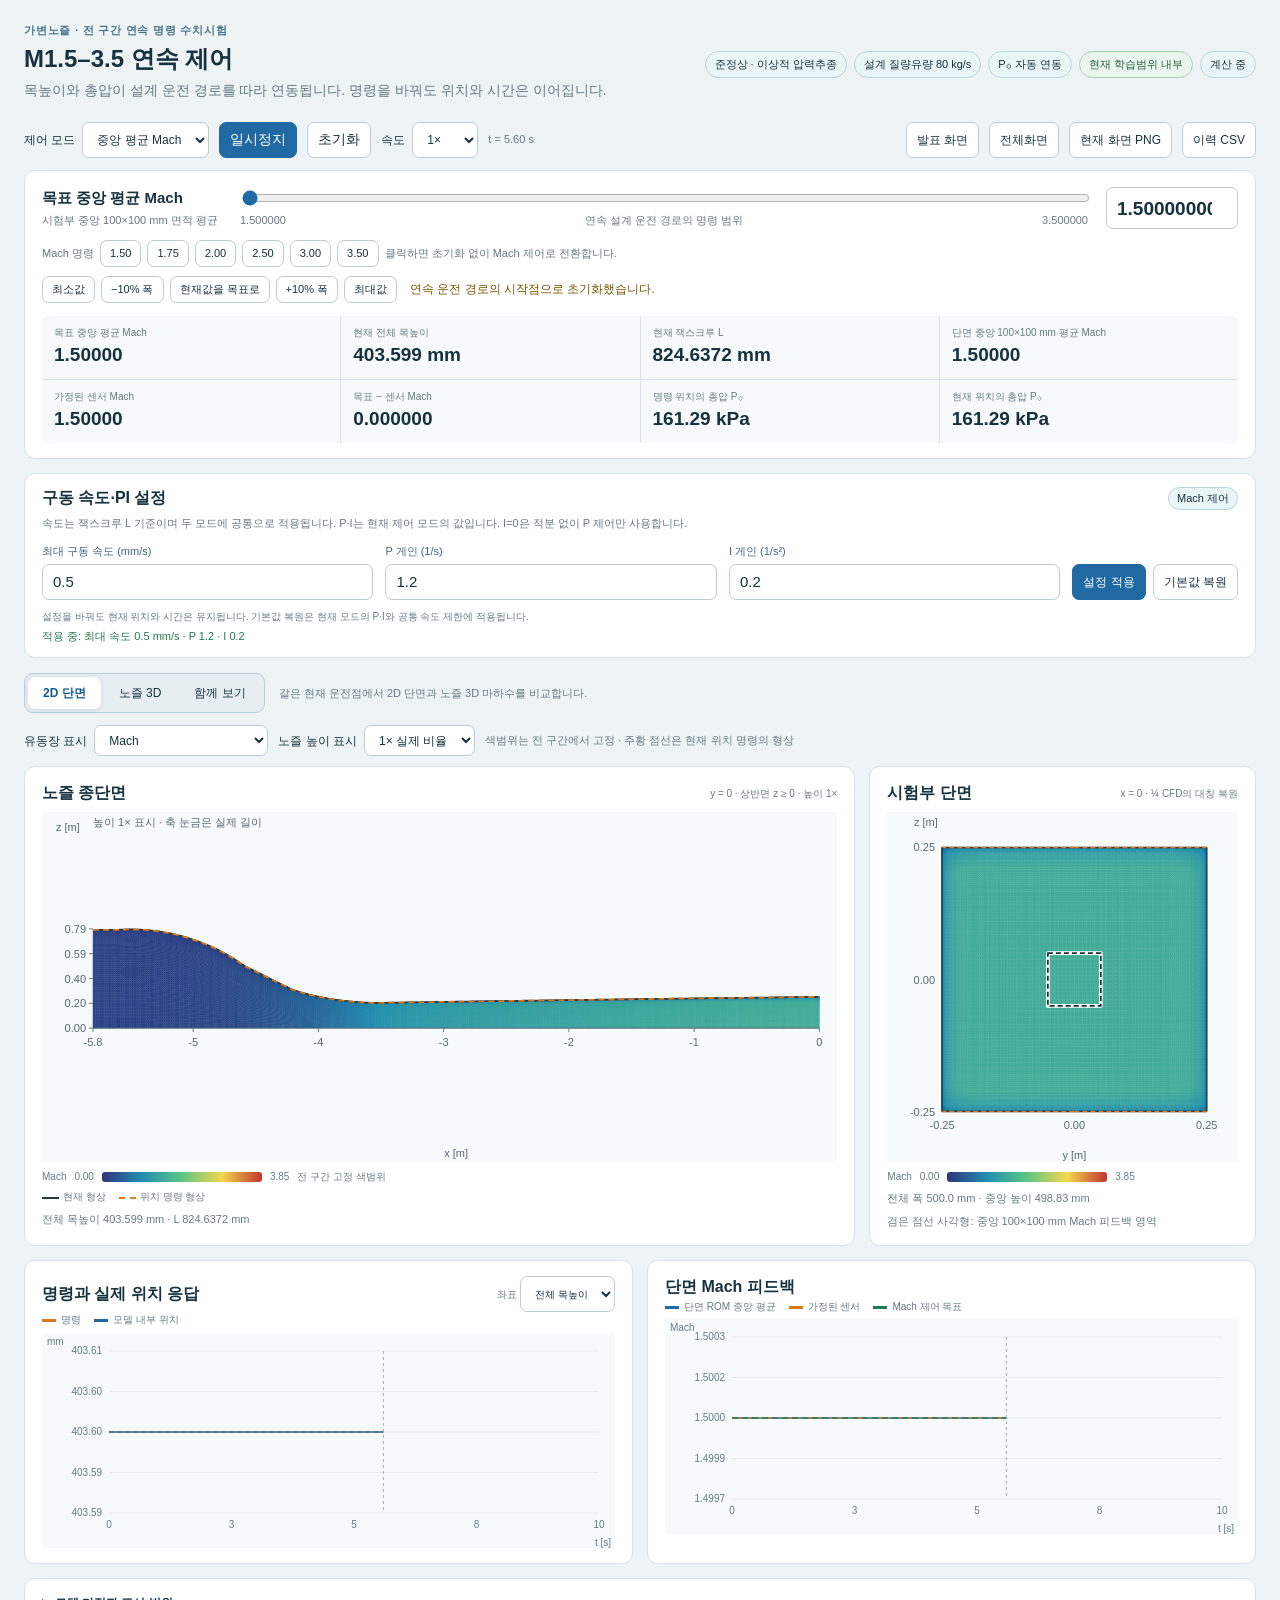
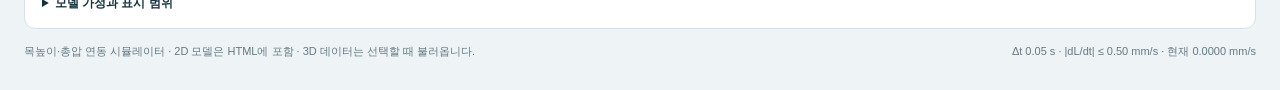
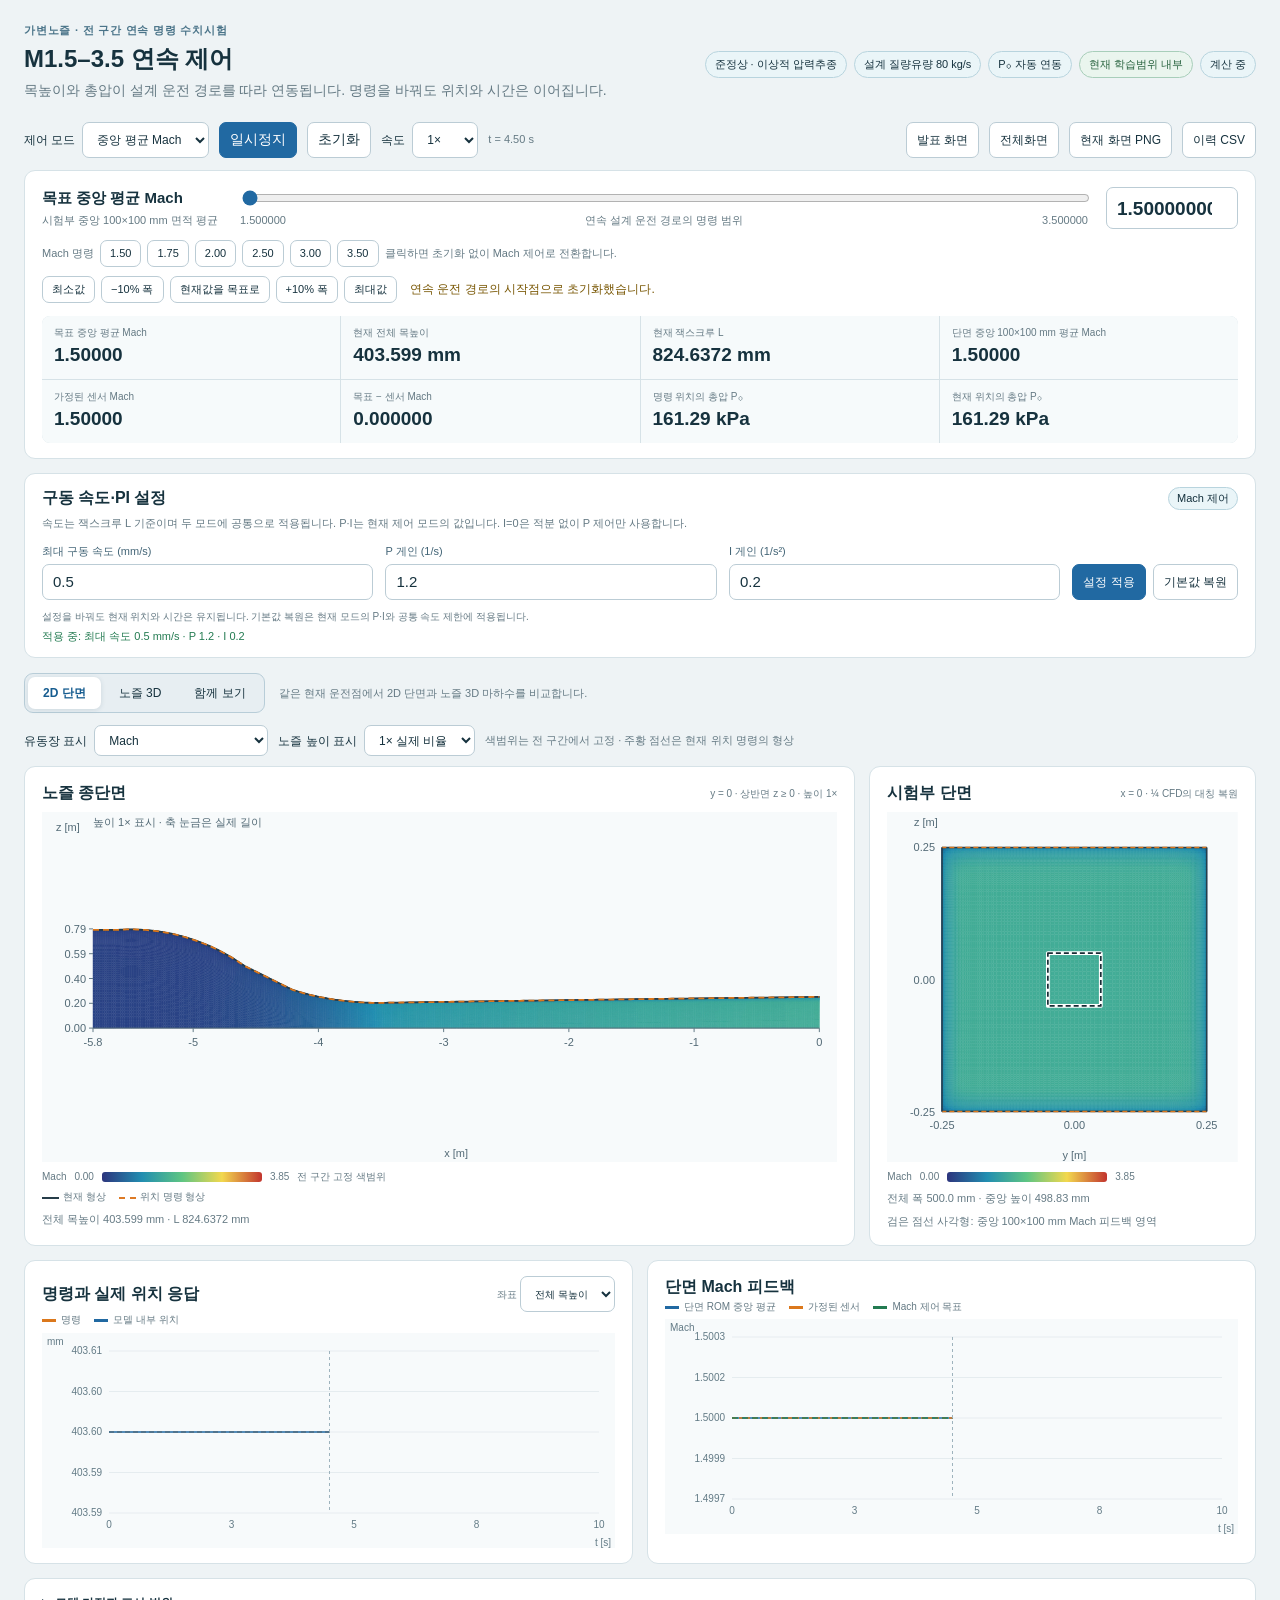
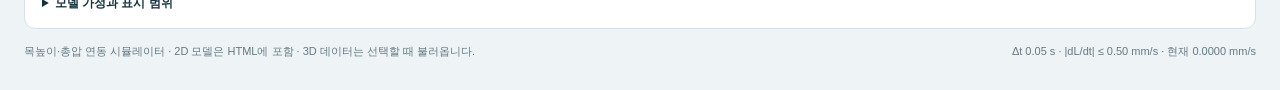
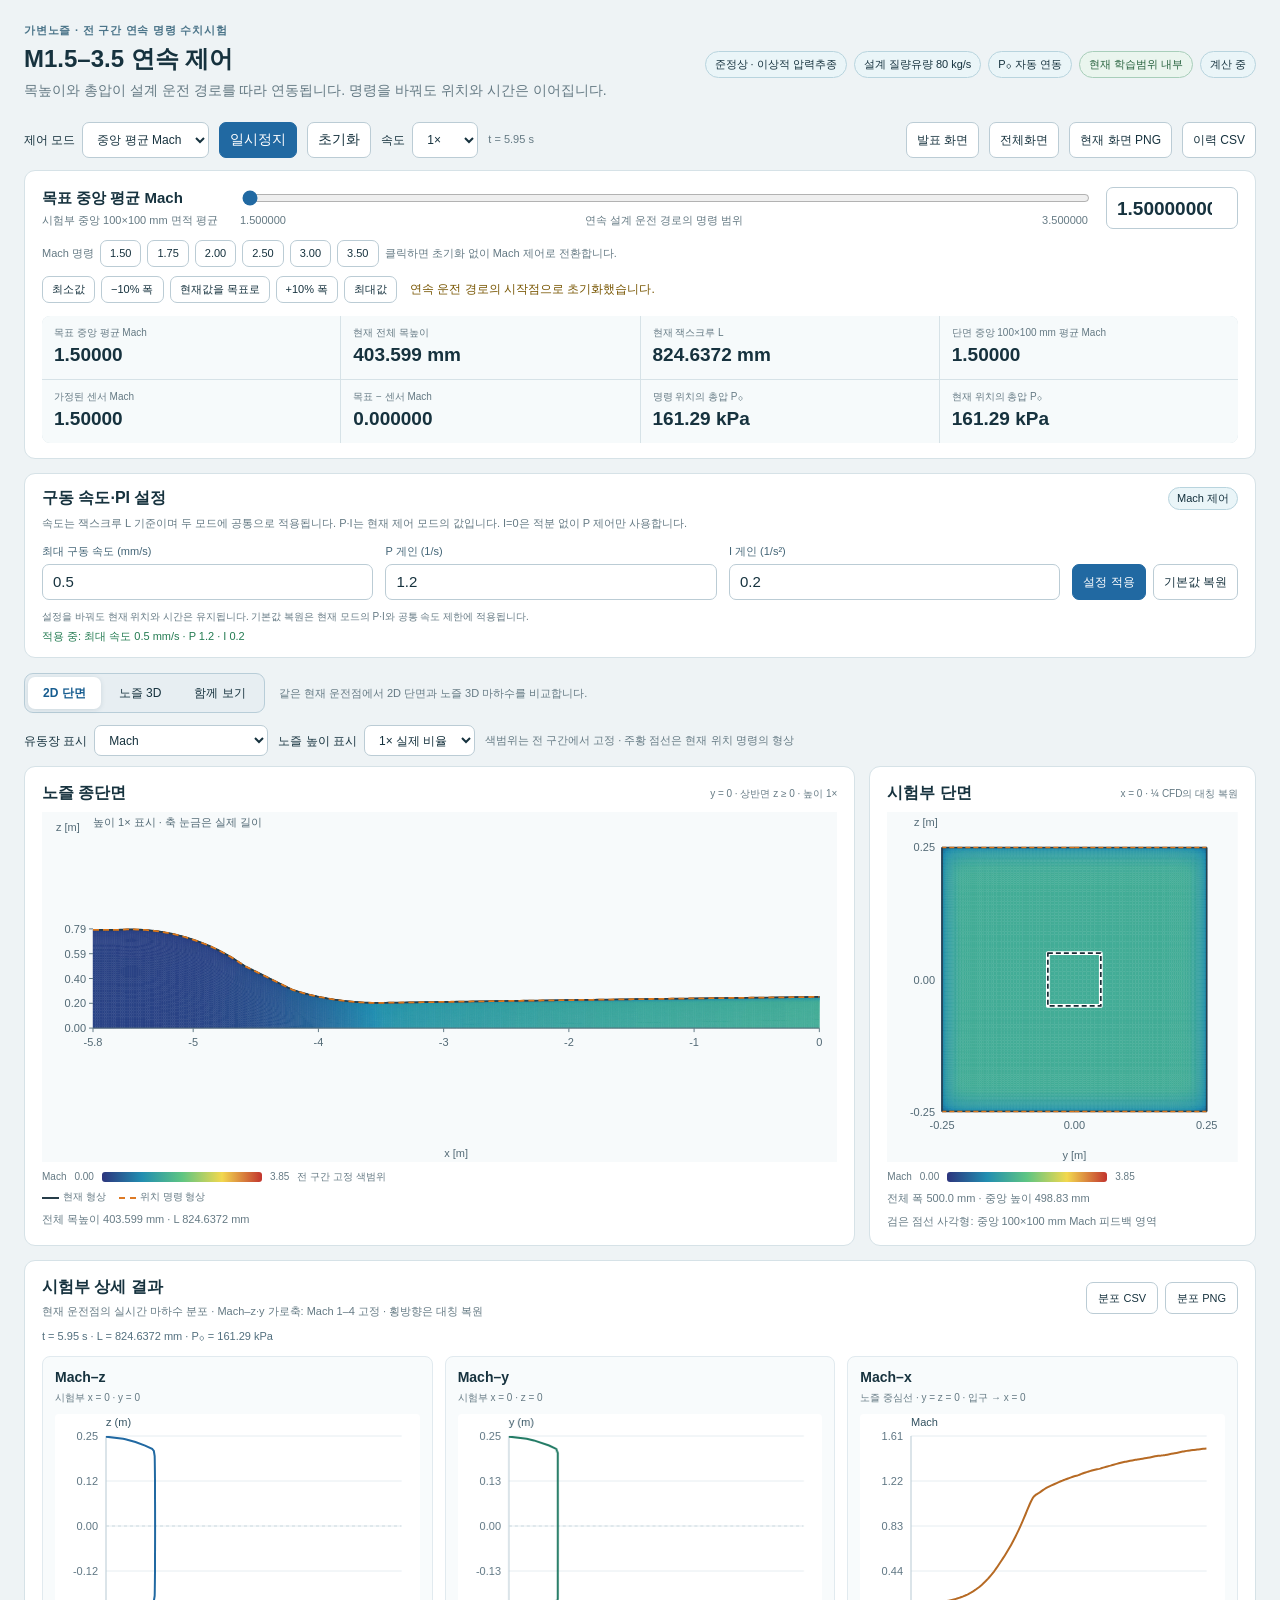
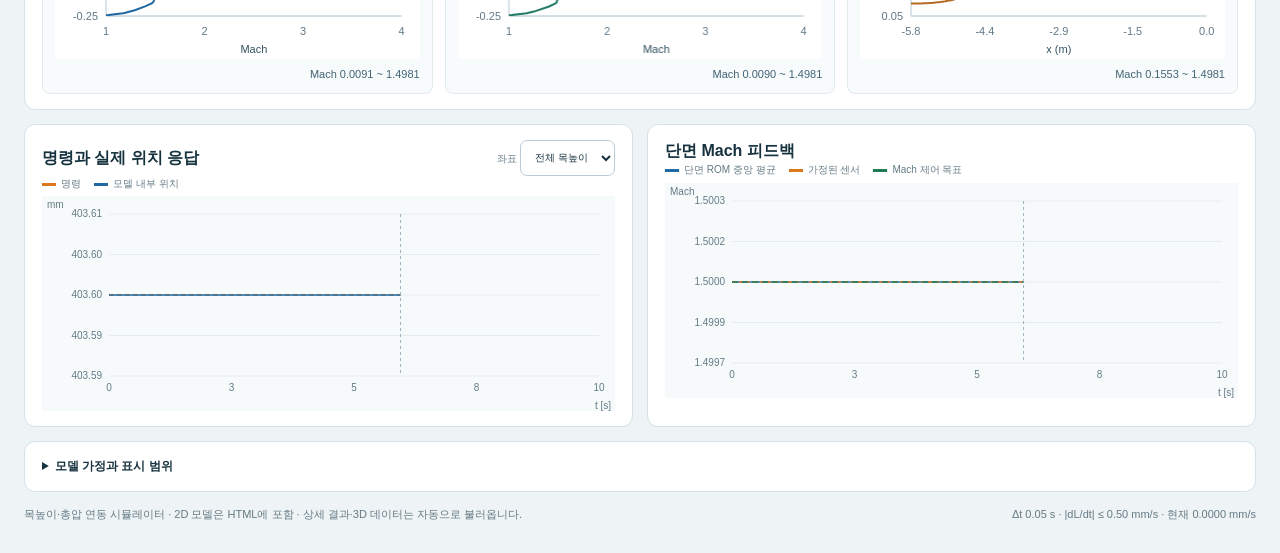
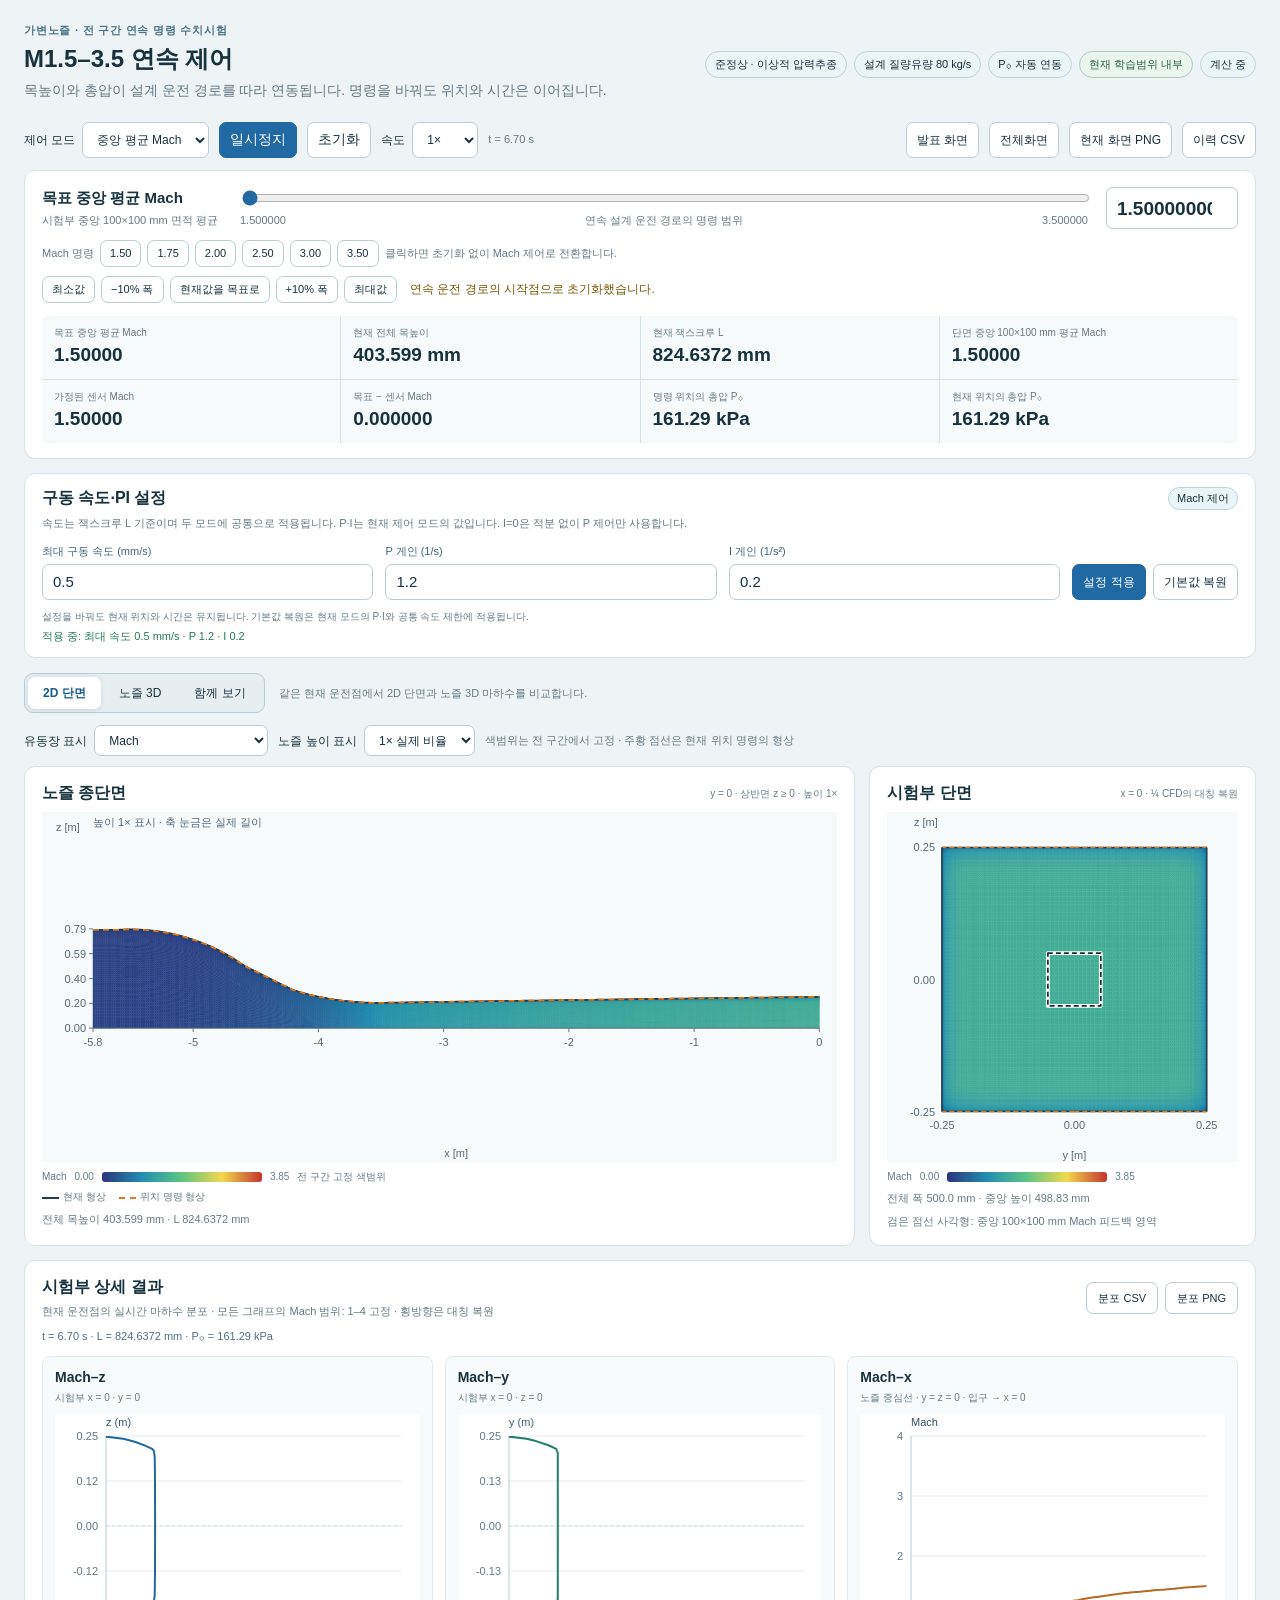
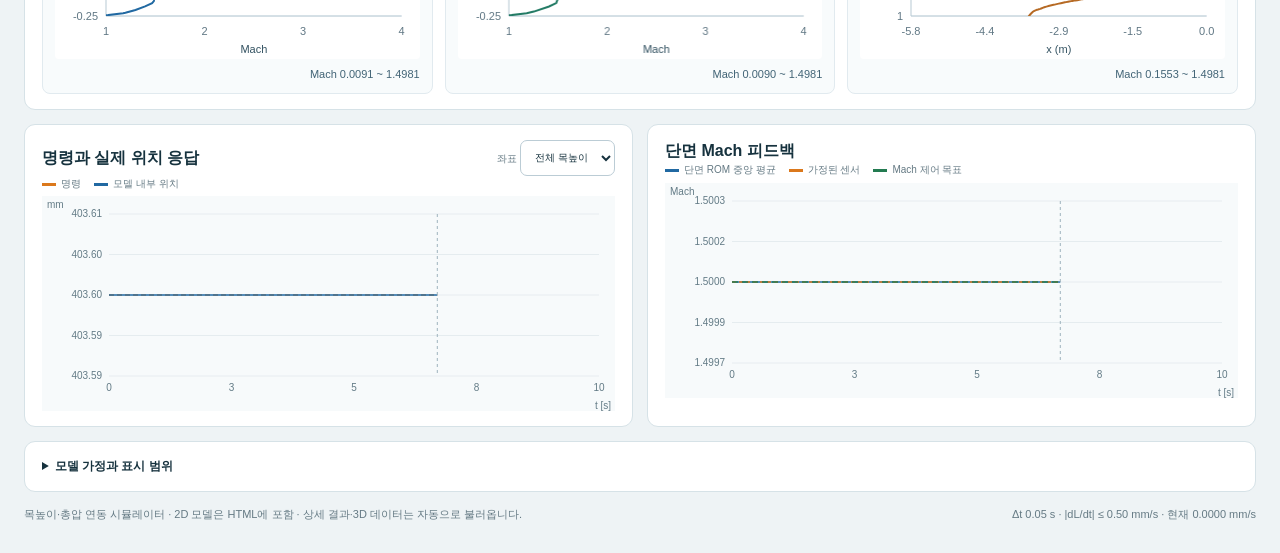
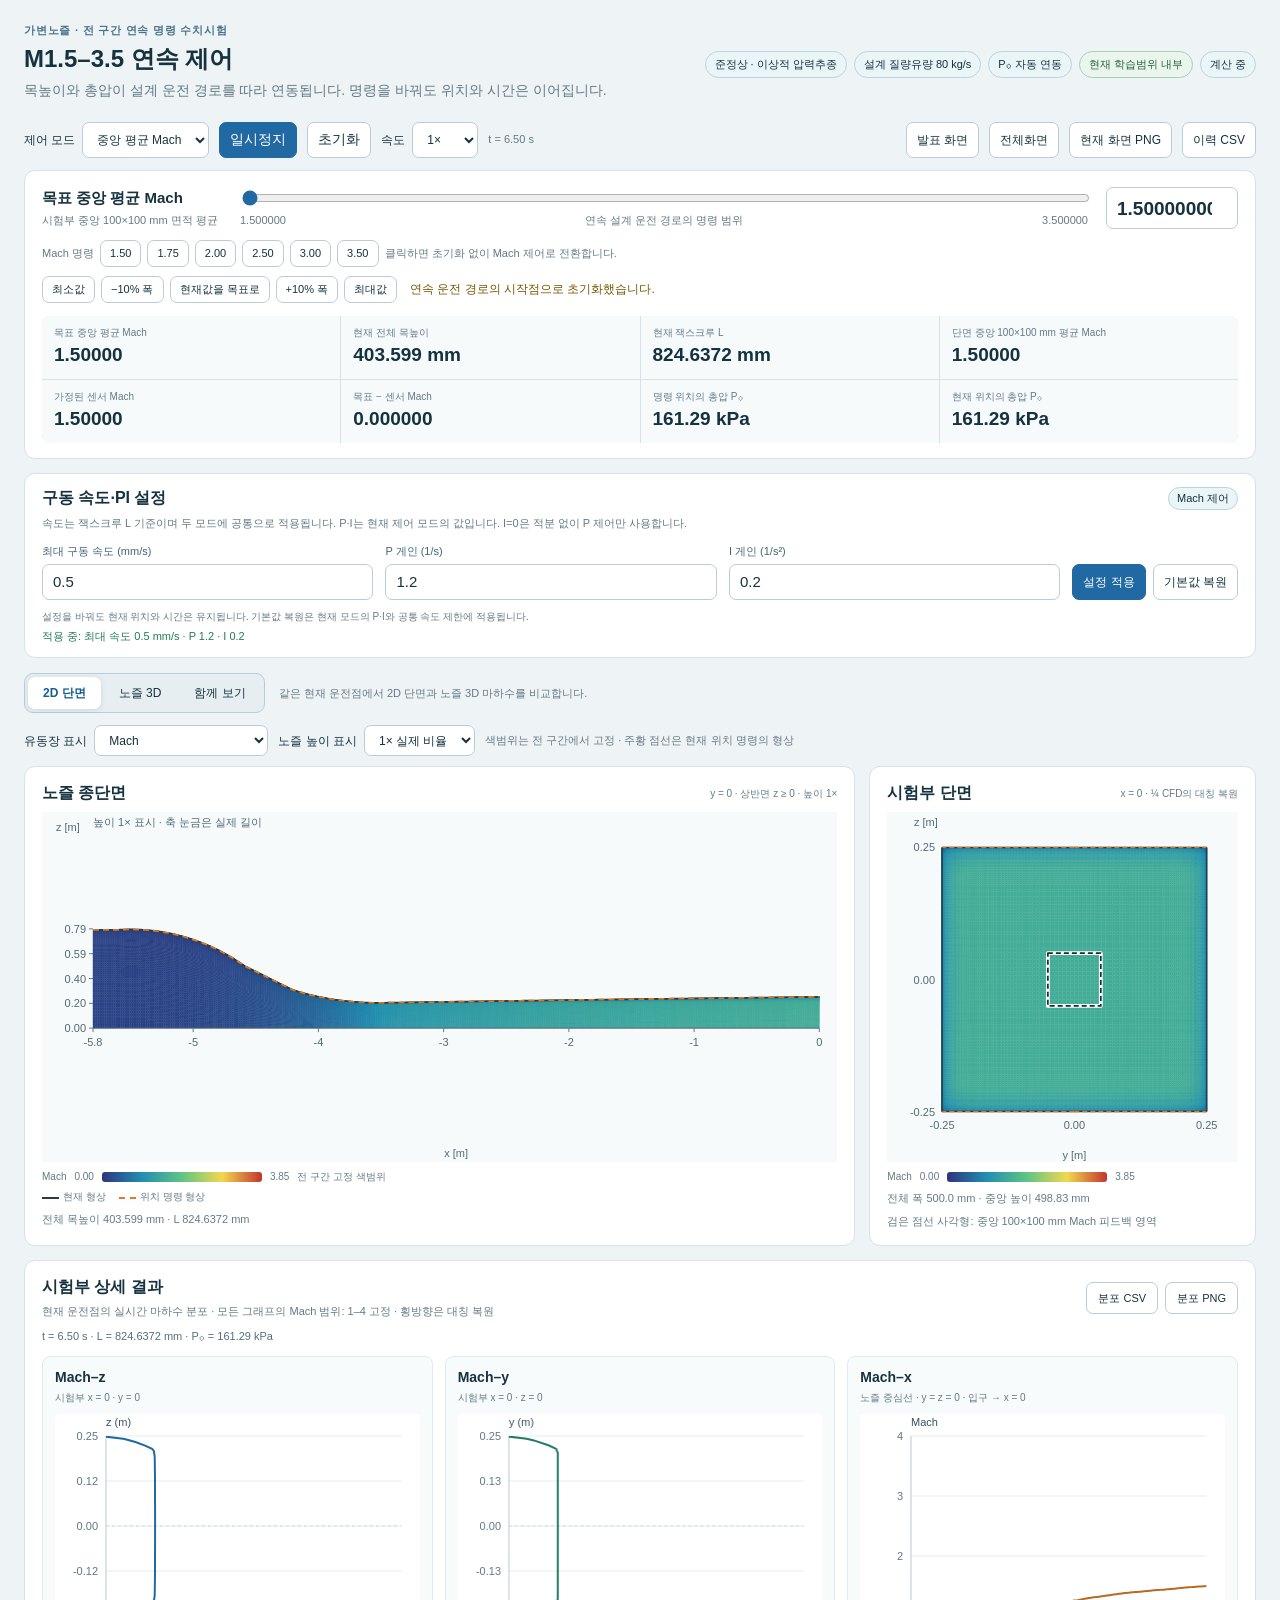
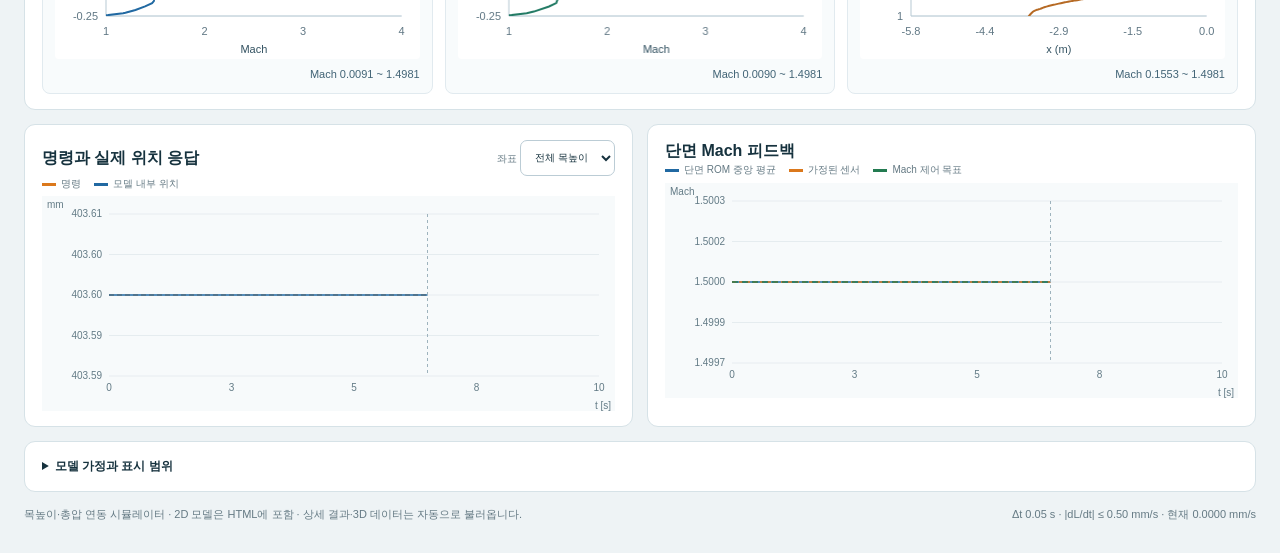
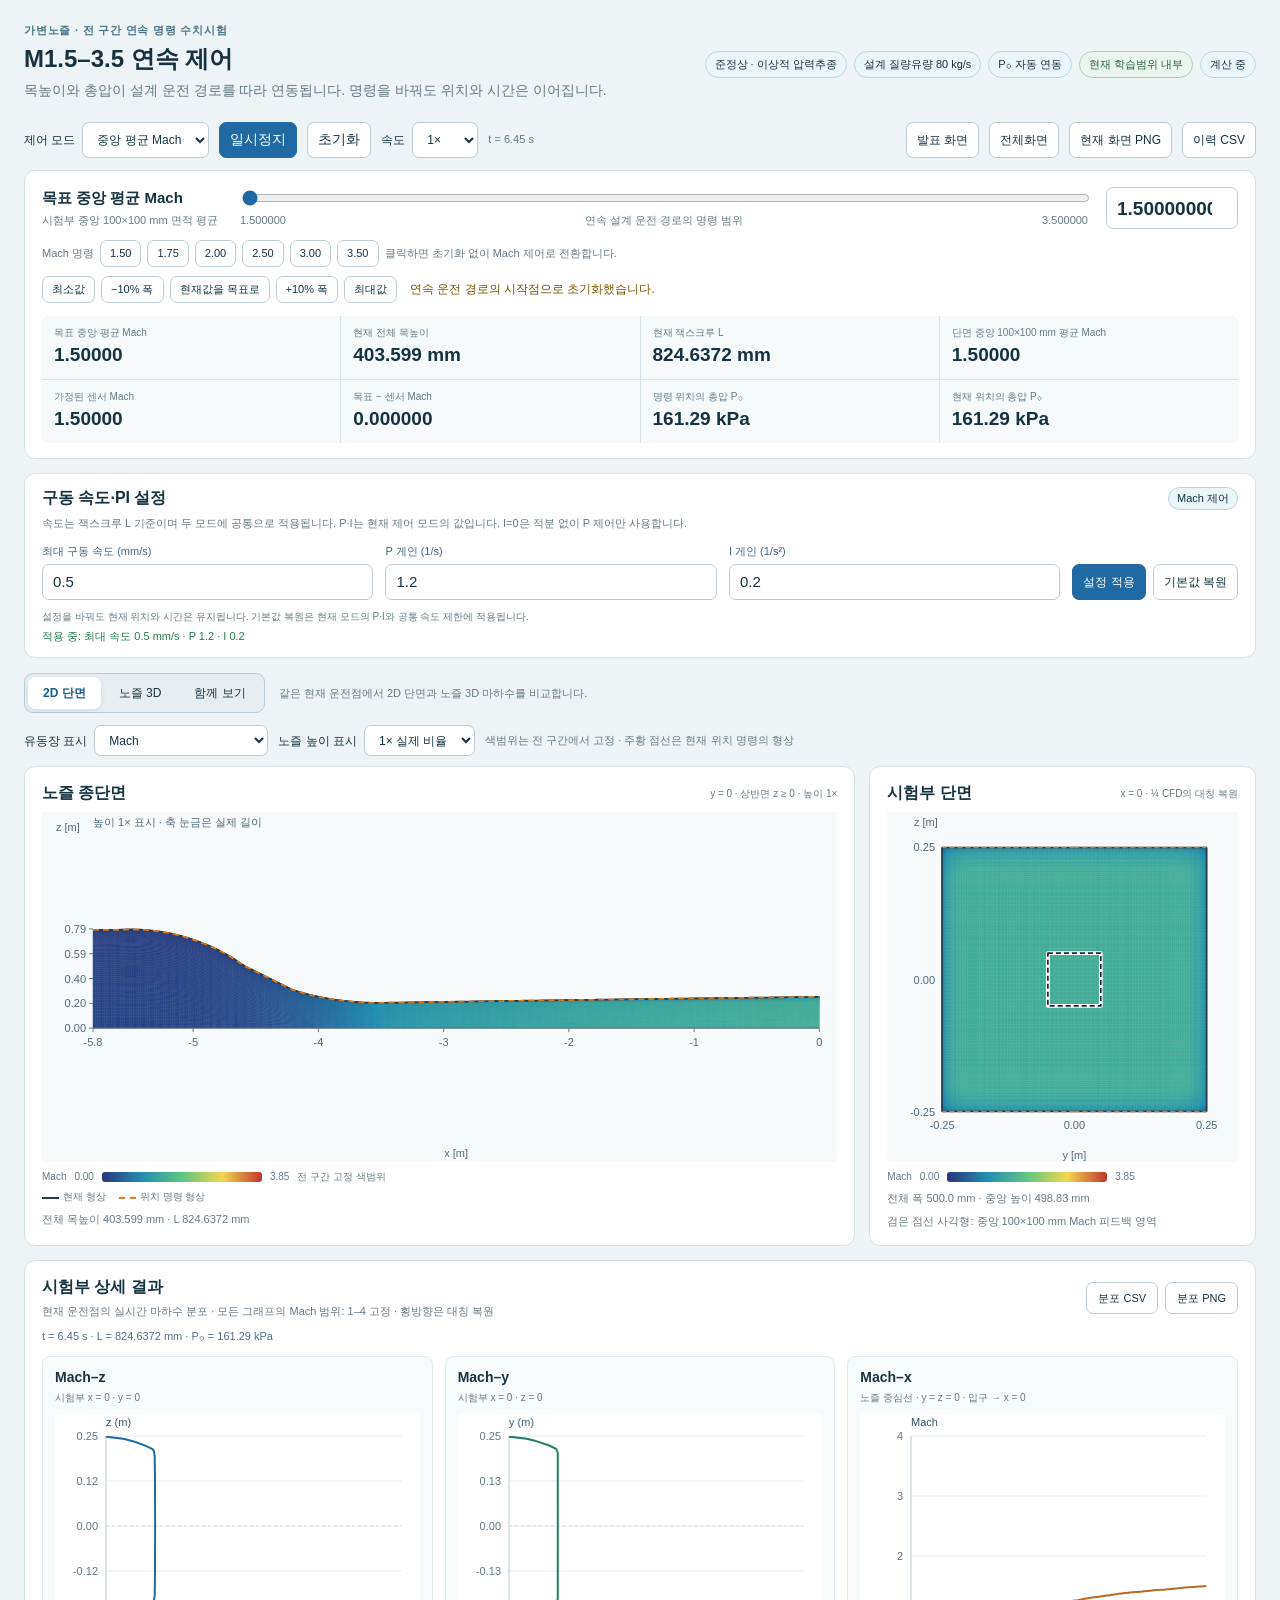
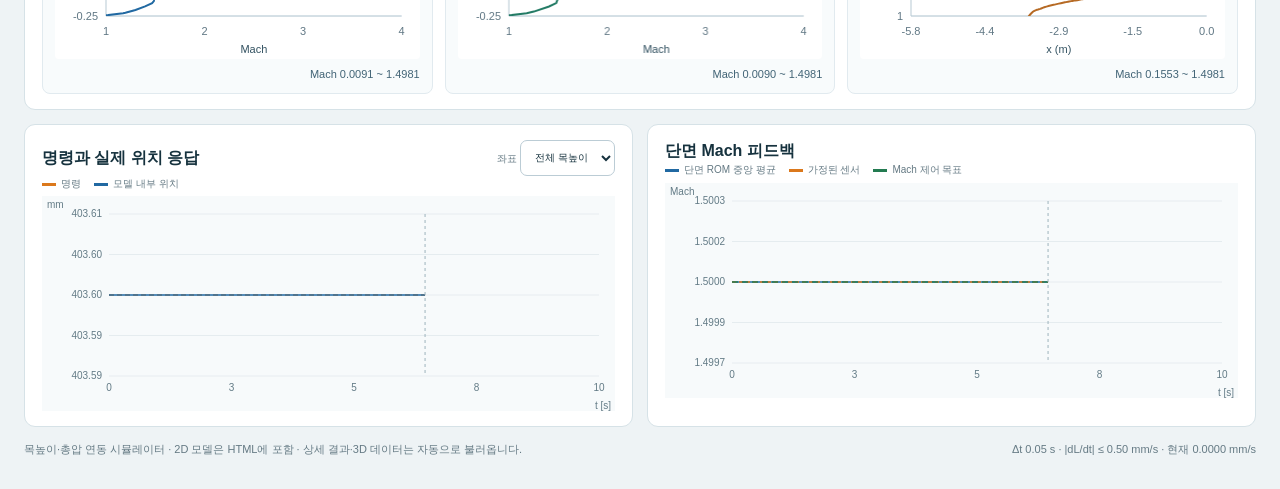
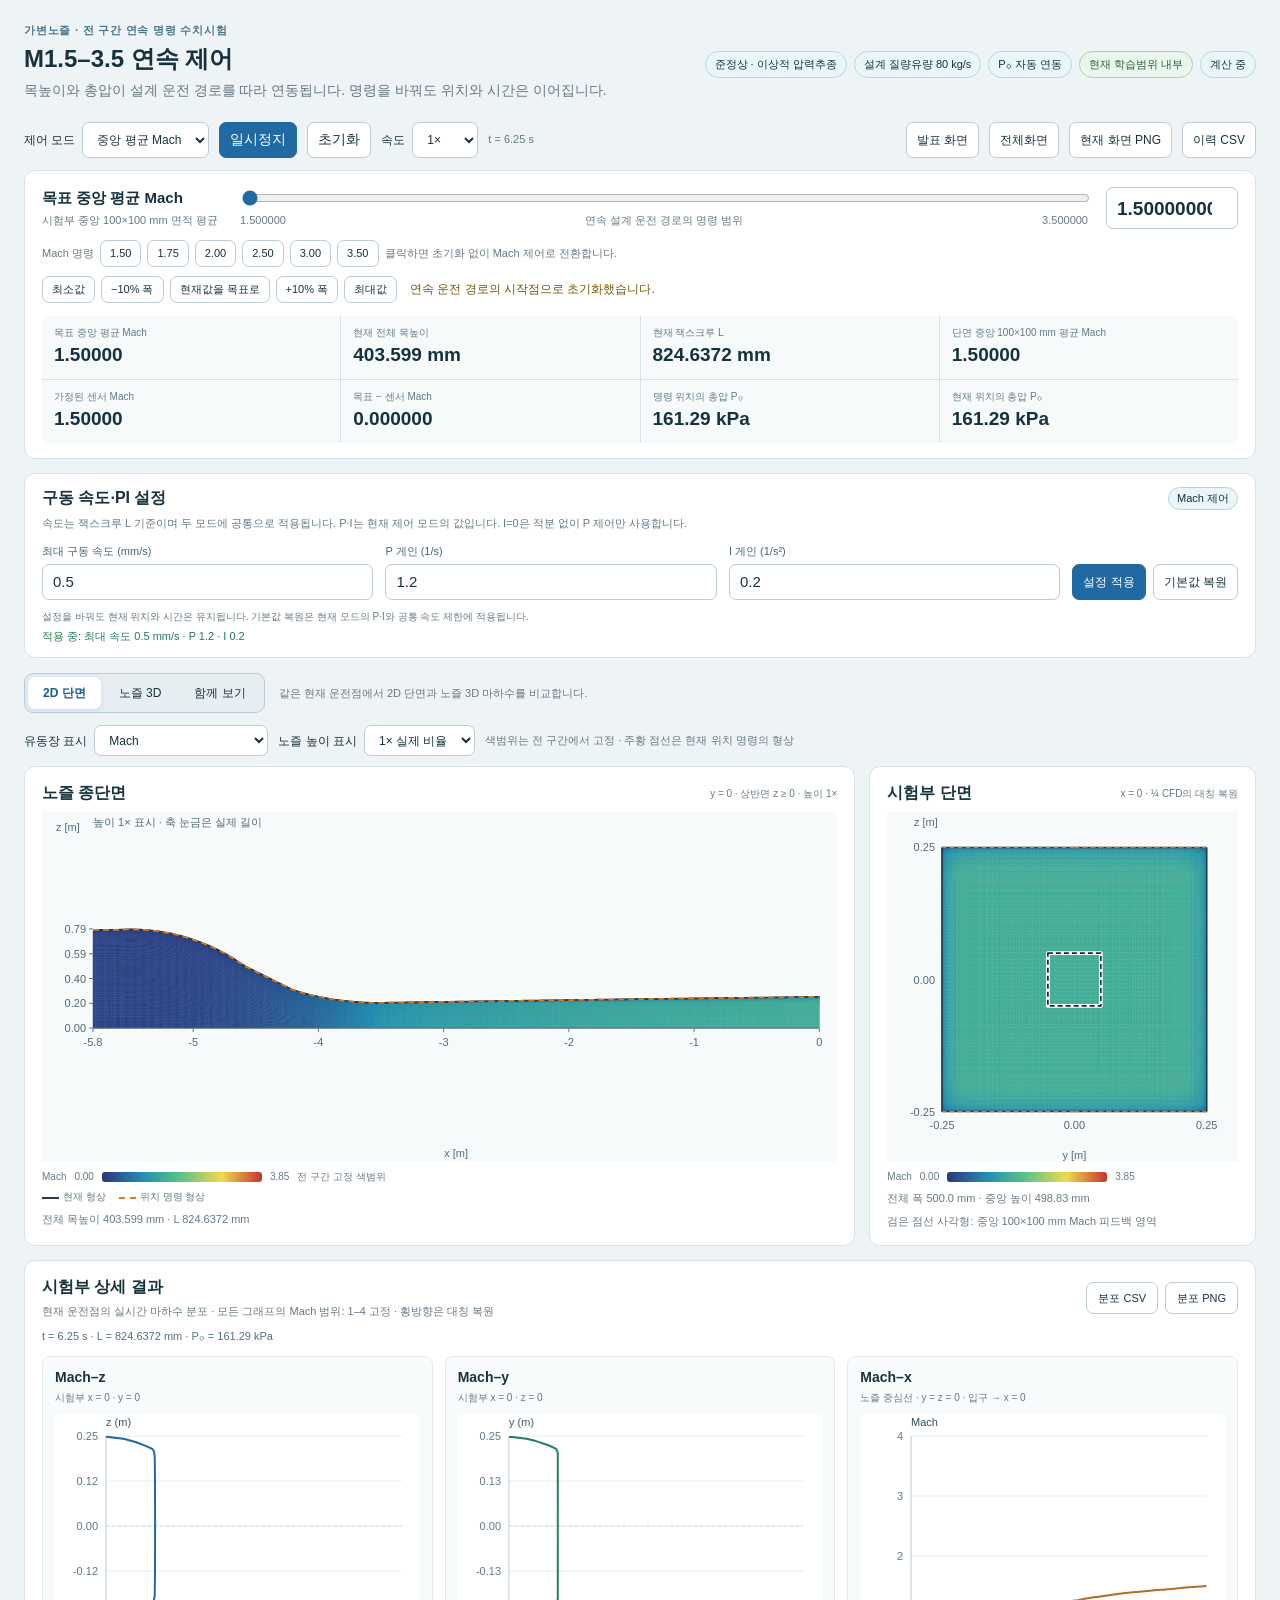
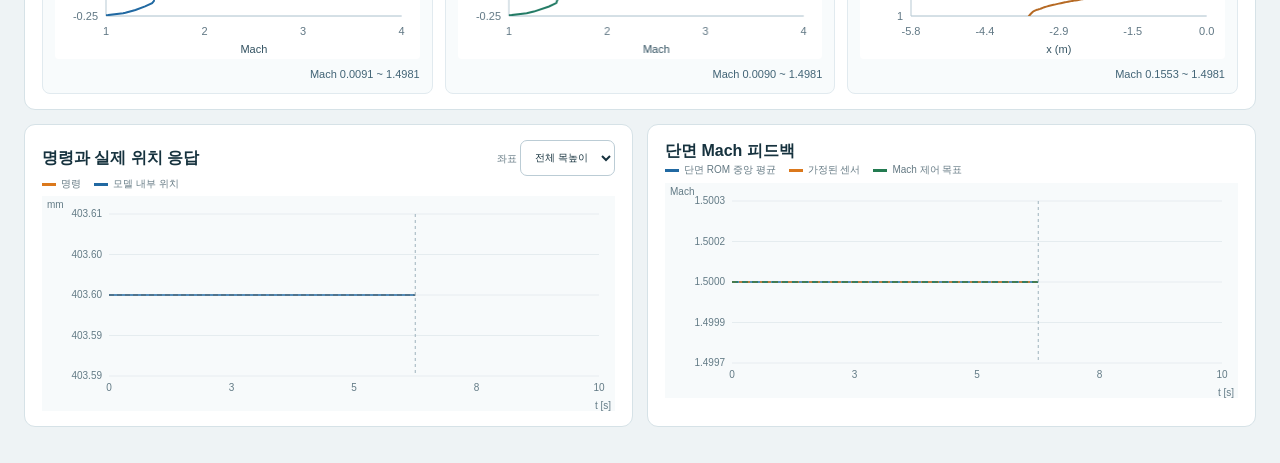
